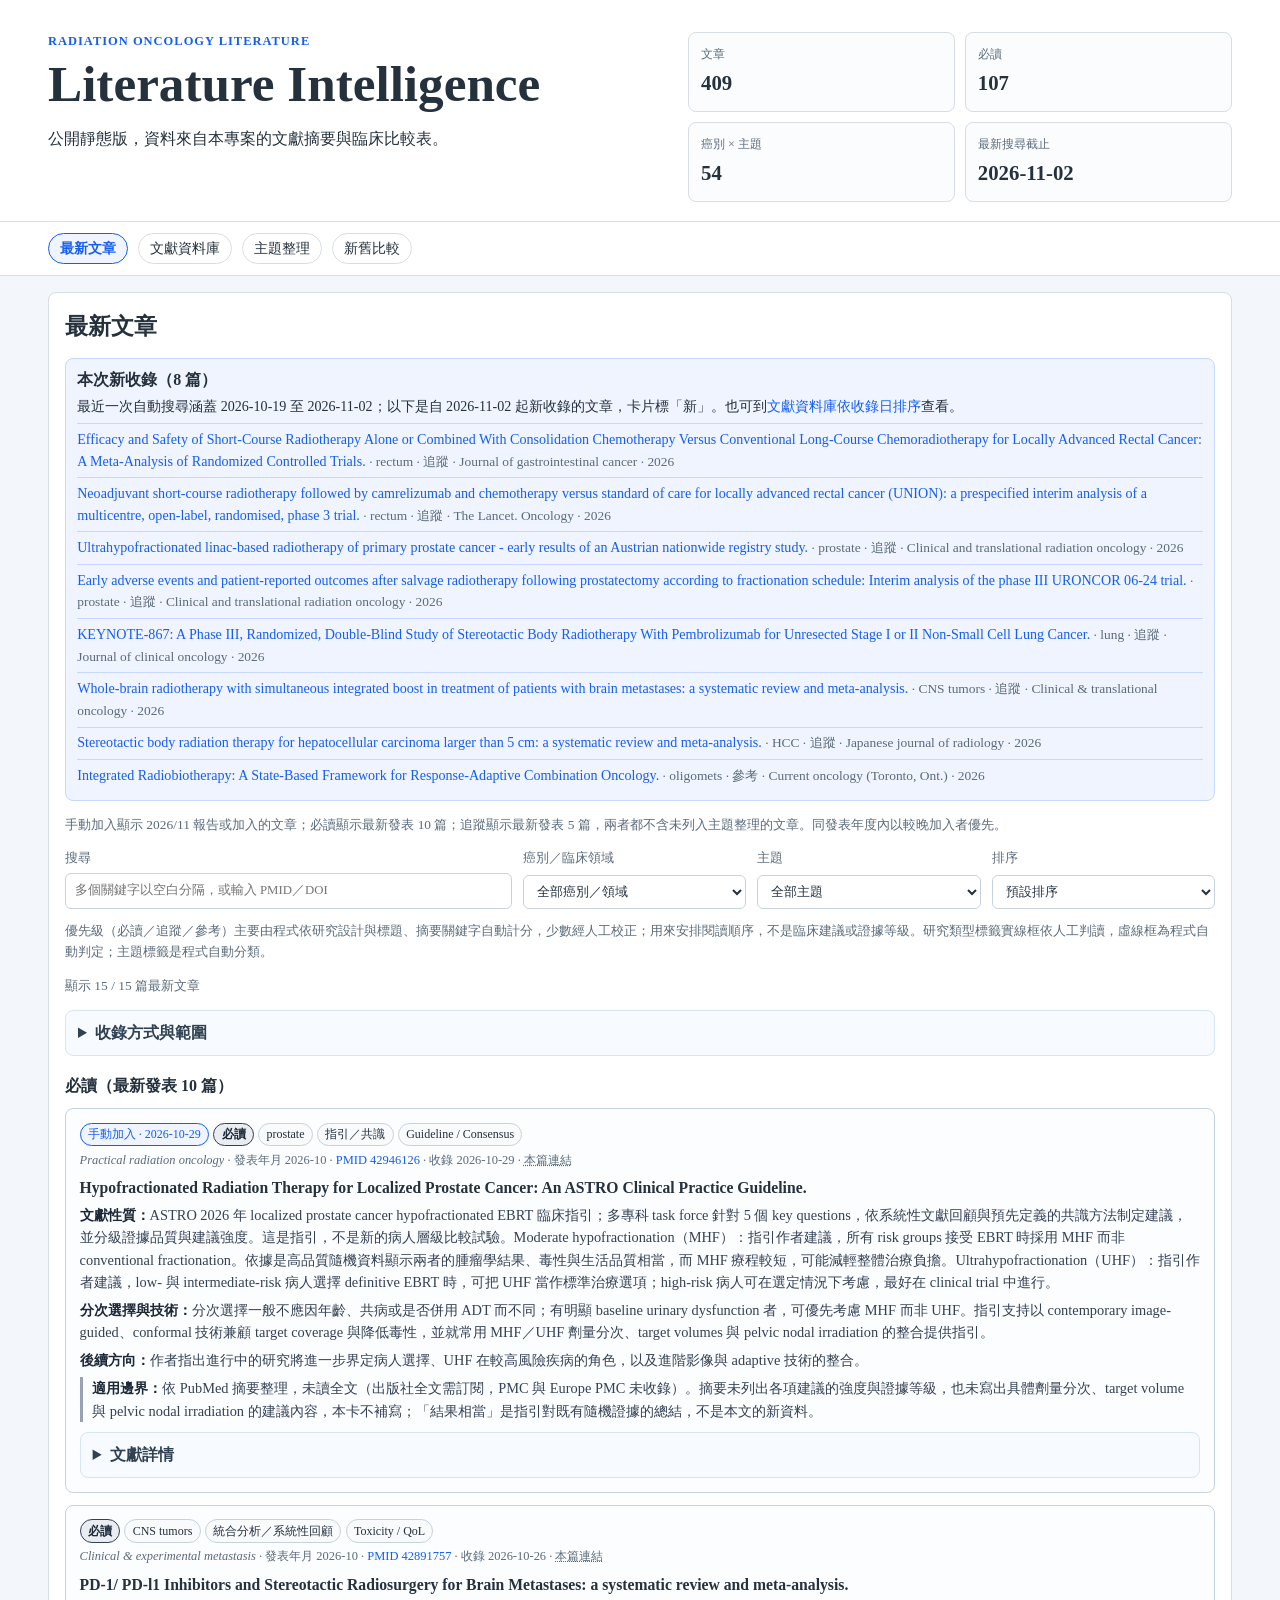
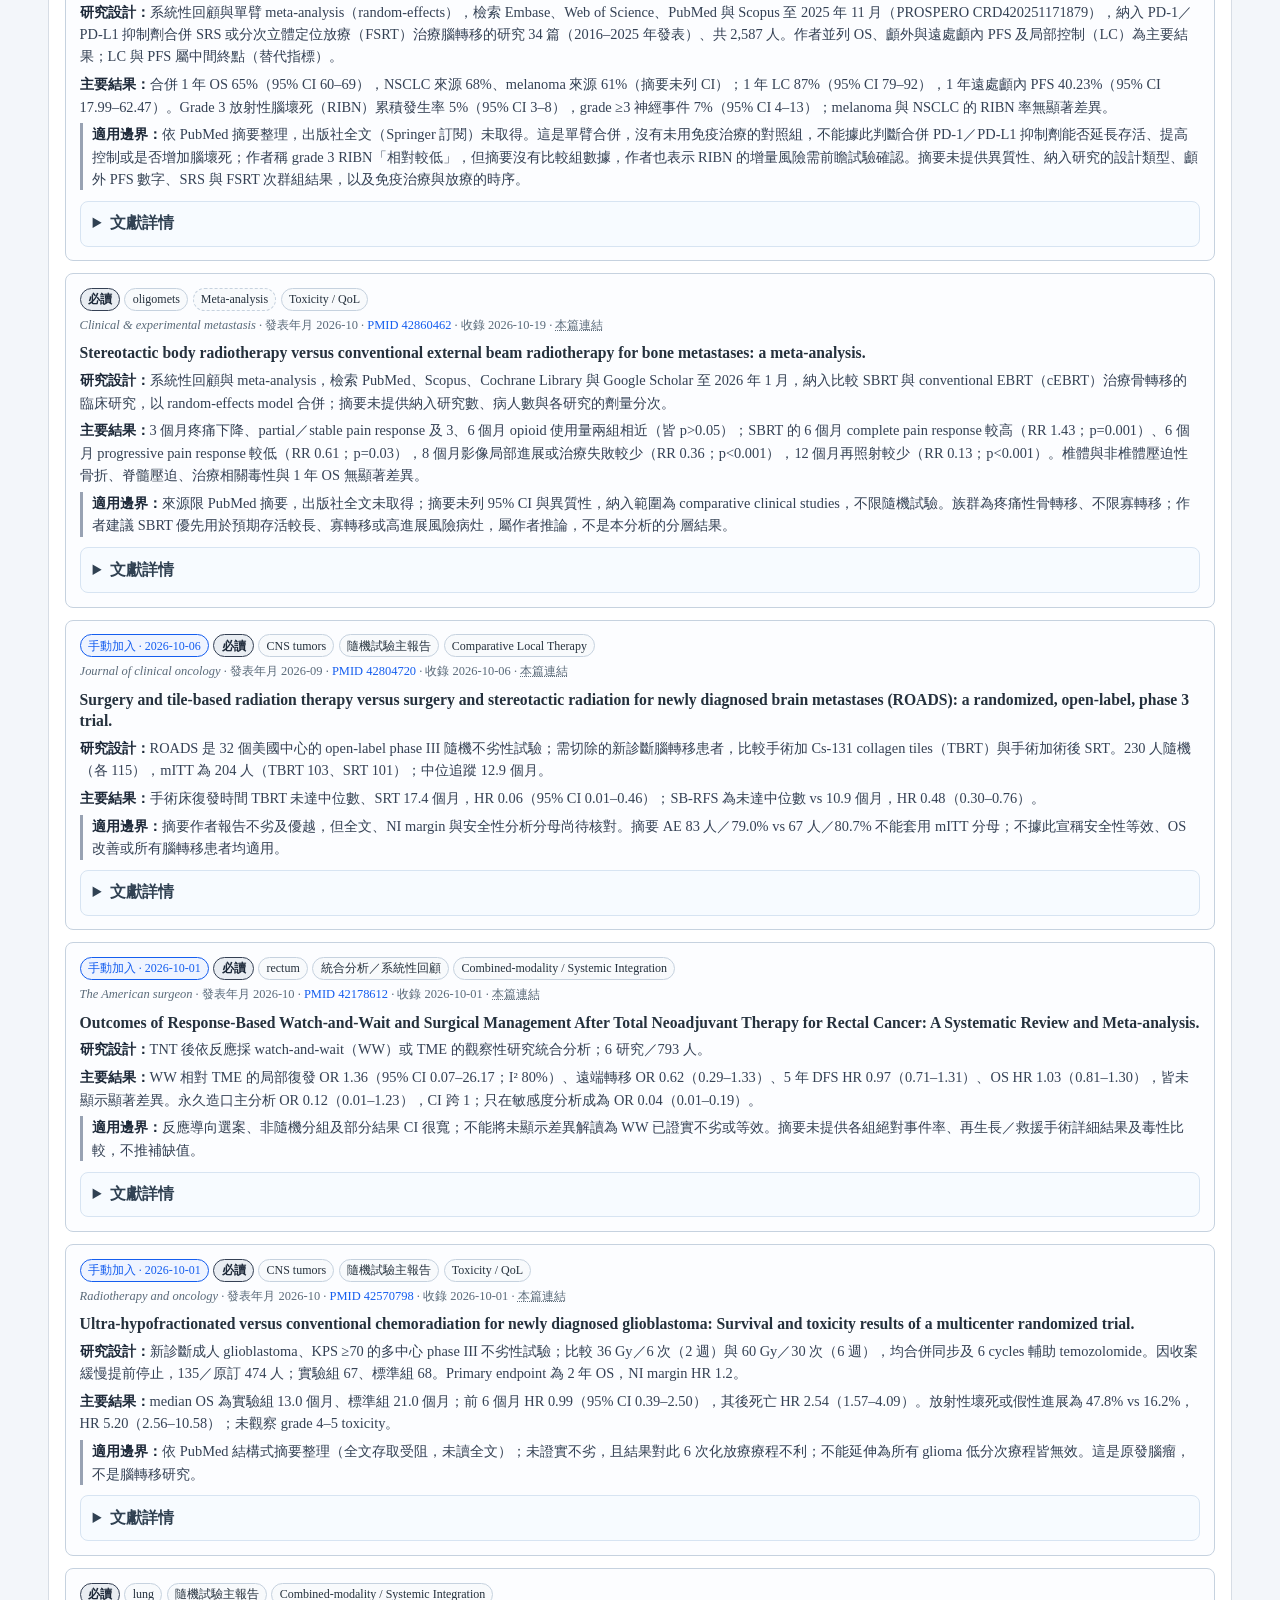
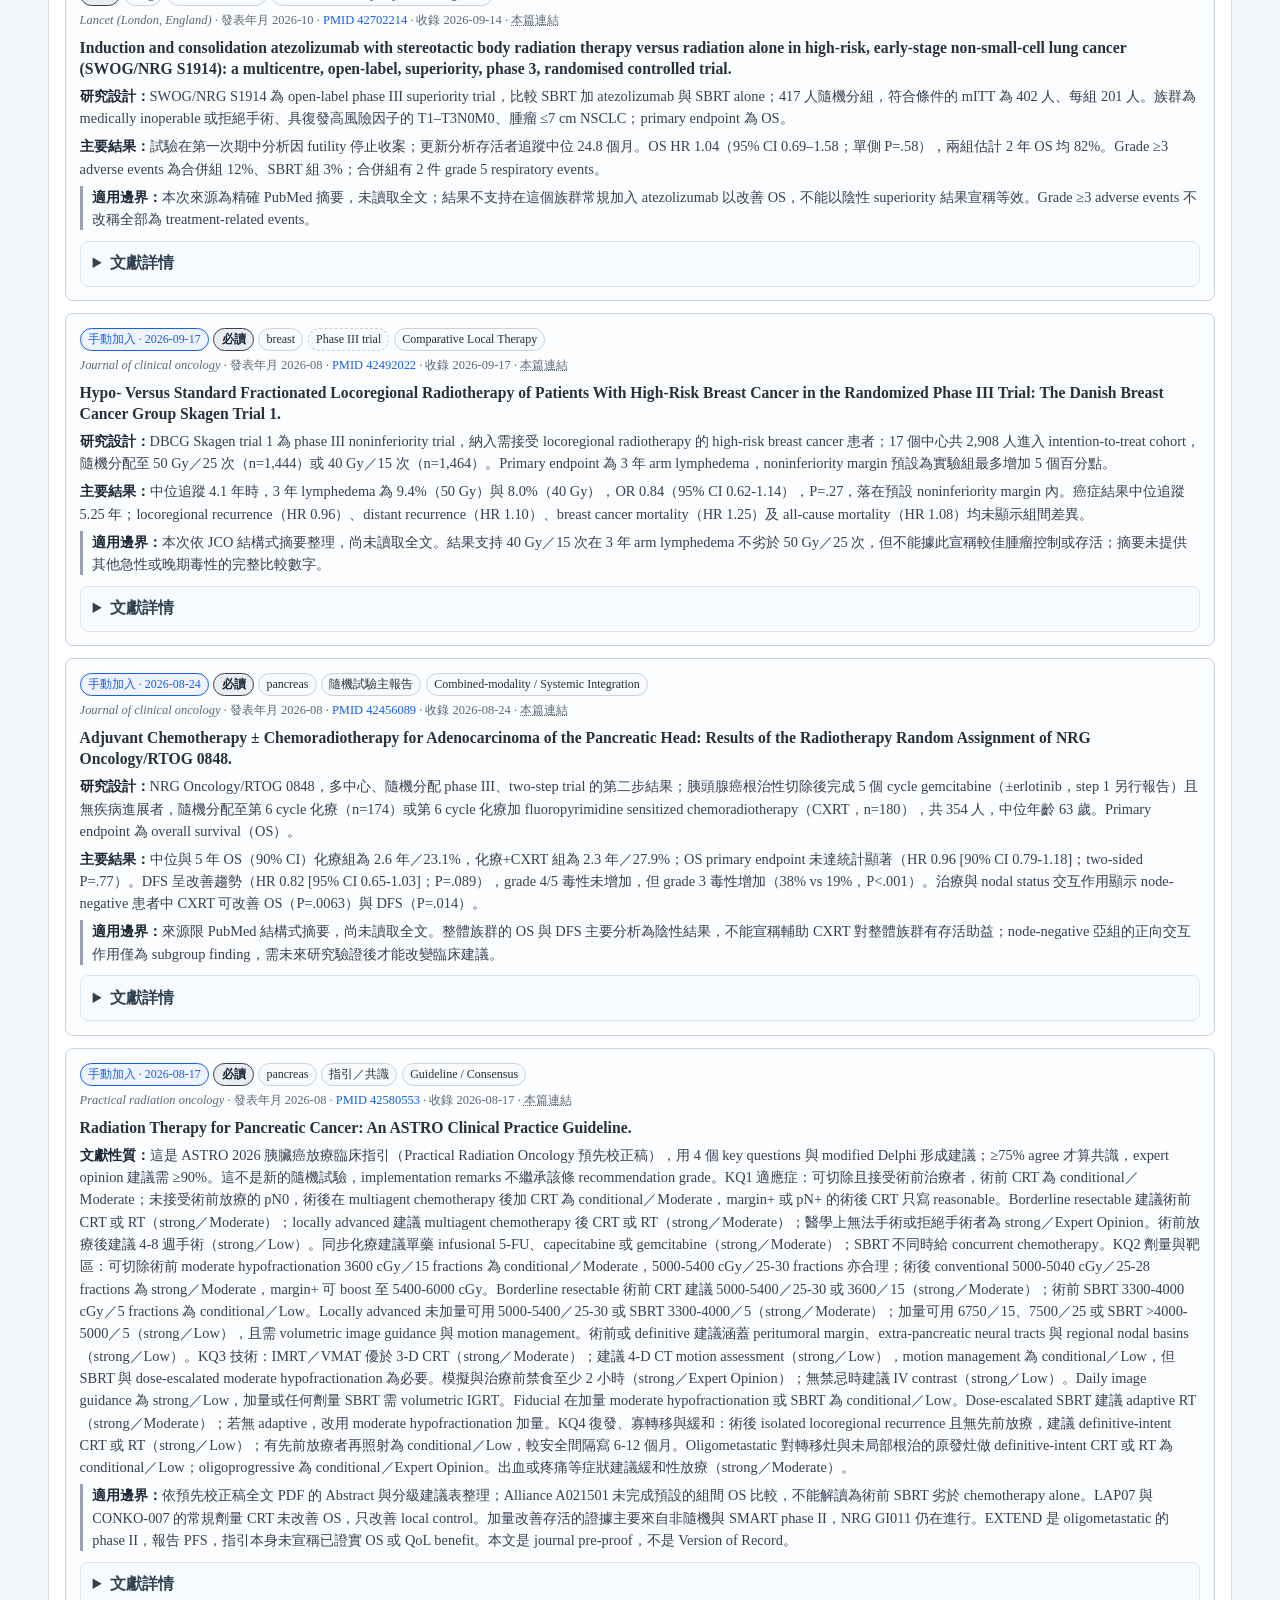
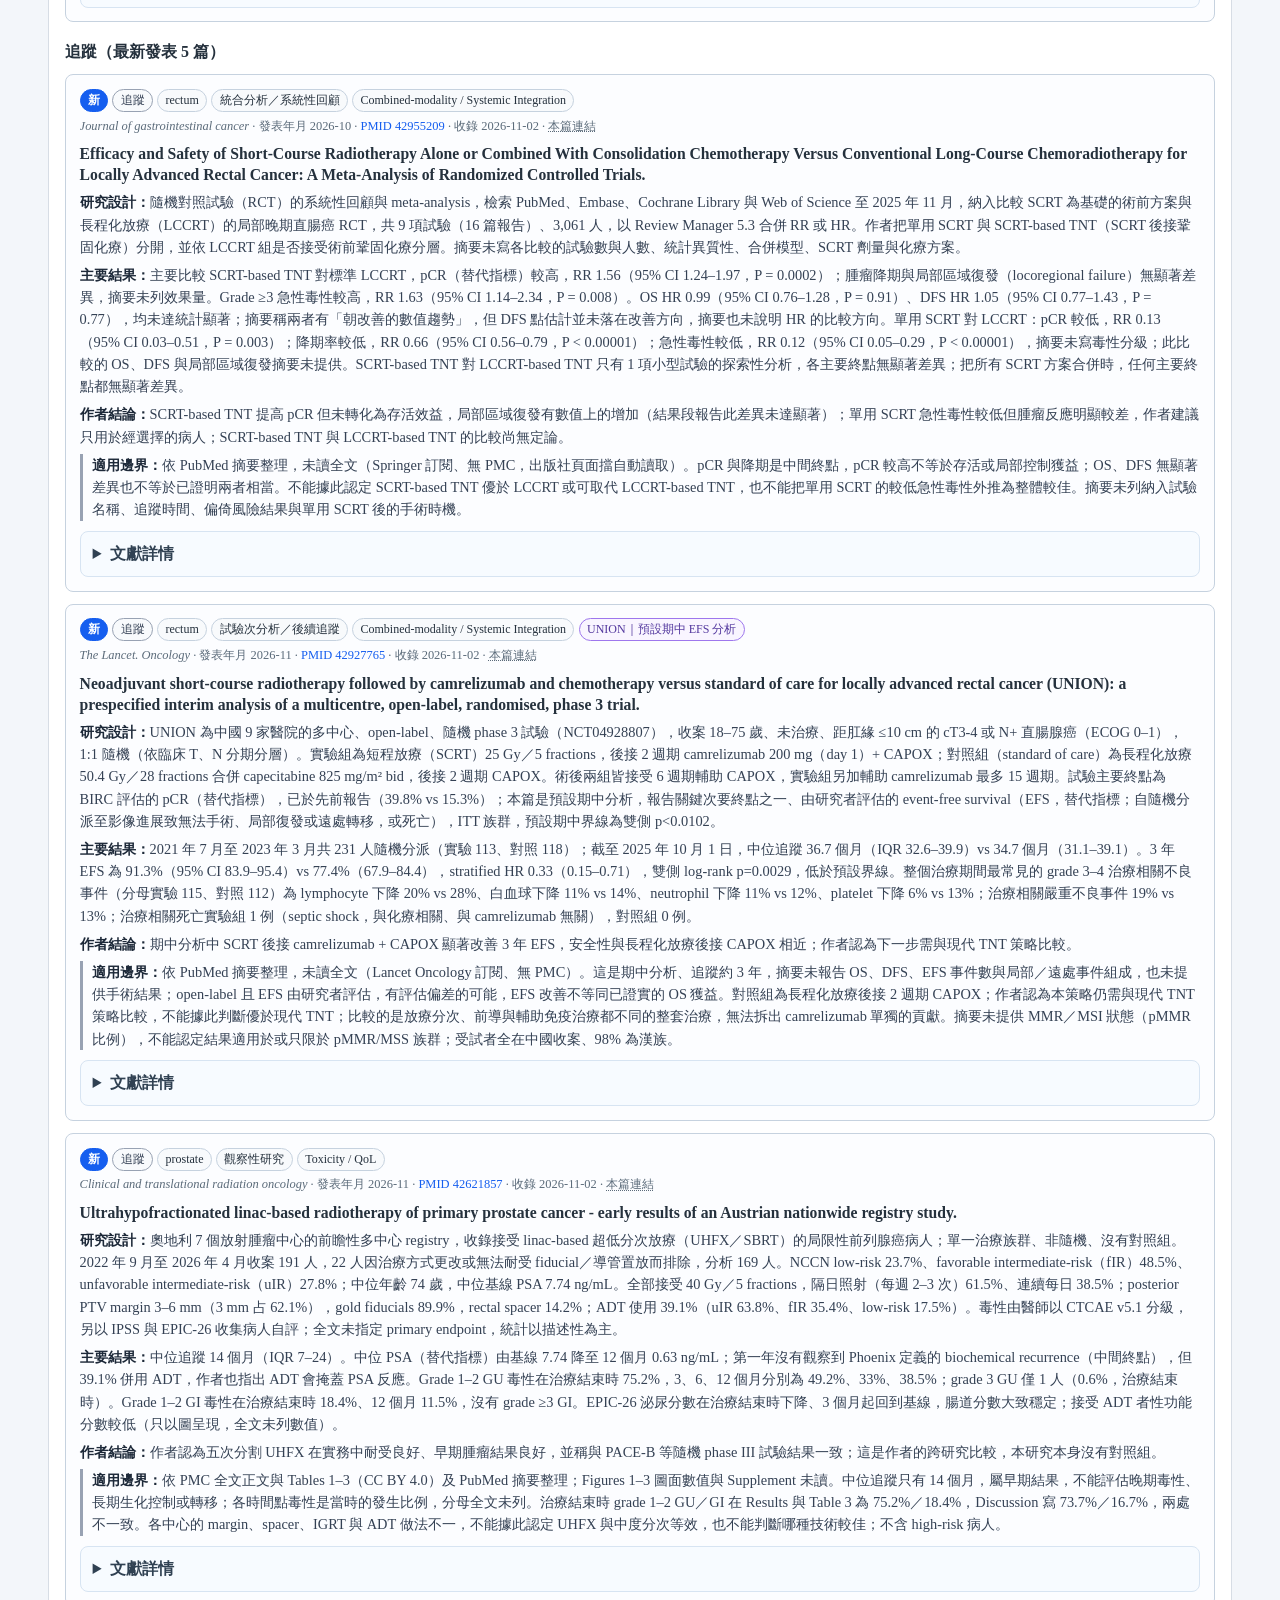
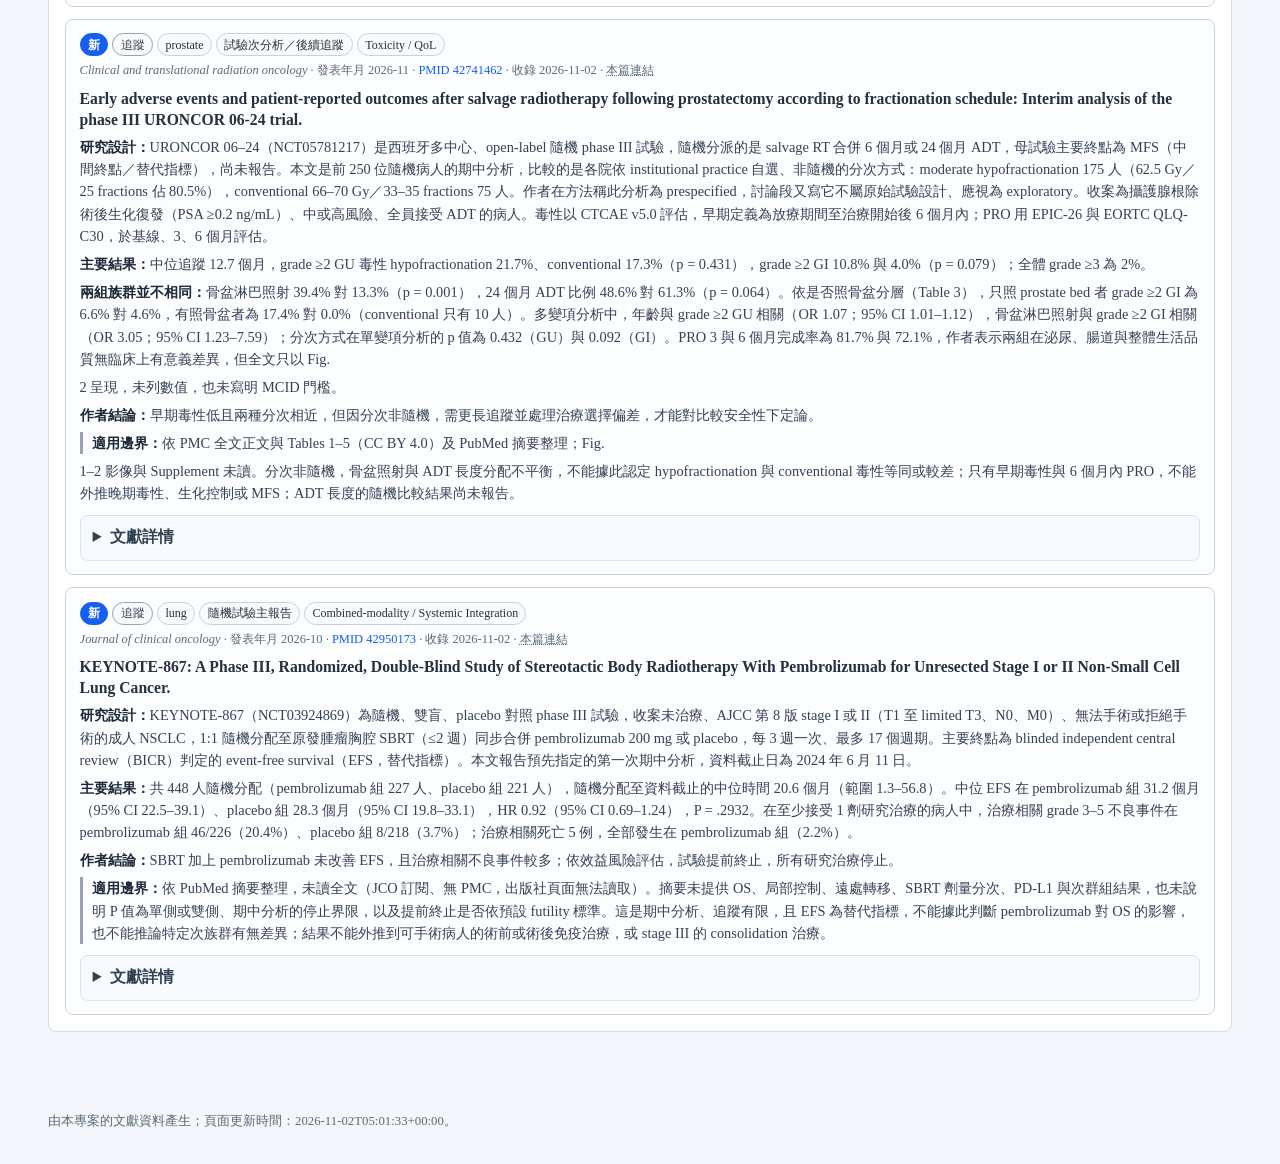
==== index.html @ 12b4782e "Publish literature static site 2026-11-02" ====
<!doctype html>
<html lang="zh-Hant">
<head>
  <meta charset="utf-8">
  <meta name="viewport" content="width=device-width, initial-scale=1">
  <title>Literature Intelligence</title>
  <link rel="stylesheet" href="assets/site.css?v=154242693cce">
  <script type="application/json" id="site-data">{"generatedAt": "2026-11-02T05:01:33+00:00", "latestDigestEnd": "2026-11-02", "articleCount": 409, "page": "latest"}</script>
</head>
<body>
  <a class="skip-link" href="#main-content">跳至主要內容</a>
  <header class="site-header site-header-latest">
    <div>
      <p class="eyebrow">Radiation Oncology Literature</p>
      <h1>Literature Intelligence</h1>
      <p>公開靜態版，資料來自本專案的文獻摘要與臨床比較表。</p>
    </div>
    
    <dl class="metrics">
      <div><dt>文章</dt><dd>409</dd></div>
      <div><dt>必讀</dt><dd>107</dd></div>
      <div><dt>癌別 × 主題</dt><dd>54</dd></div>
      <div><dt>最新搜尋截止</dt><dd>2026-11-02</dd></div>
    </dl>
    
  </header>
  <nav class="section-nav" aria-label="主要導覽">
    <a href="index.html" class="active" aria-current="page">最新文章</a><a href="database.html">文獻資料庫</a><a href="topics.html">主題整理</a><a href="compare.html">新舊比較</a>
  </nav>
  <main id="main-content" tabindex="-1">
    
    <section class="panel">
      <h2>最新文章</h2>
      <section class="latest-additions"><h3>本次新收錄（8 篇）</h3><p>最近一次自動搜尋涵蓋 2026-10-19 至 2026-11-02；以下是自 2026-11-02 起新收錄的文章，卡片標「新」。也可到<a href="database.html?sort=added">文獻資料庫依收錄日排序</a>查看。</p><ul class="new-additions"><li><a href="database.html#pmid-42955209">Efficacy and Safety of Short-Course Radiotherapy Alone or Combined With Consolidation Chemotherapy Versus Conventional Long-Course Chemoradiotherapy for Locally Advanced Rectal Cancer: A Meta-Analysis of Randomized Controlled Trials.</a><span class="muted"> · rectum · 追蹤 · Journal of gastrointestinal cancer · 2026</span></li><li><a href="database.html#pmid-42927765">Neoadjuvant short-course radiotherapy followed by camrelizumab and chemotherapy versus standard of care for locally advanced rectal cancer (UNION): a prespecified interim analysis of a multicentre, open-label, randomised, phase 3 trial.</a><span class="muted"> · rectum · 追蹤 · The Lancet. Oncology · 2026</span></li><li><a href="database.html#pmid-42621857">Ultrahypofractionated linac-based radiotherapy of primary prostate cancer - early results of an Austrian nationwide registry study.</a><span class="muted"> · prostate · 追蹤 · Clinical and translational radiation oncology · 2026</span></li><li><a href="database.html#pmid-42741462">Early adverse events and patient-reported outcomes after salvage radiotherapy following prostatectomy according to fractionation schedule: Interim analysis of the phase III URONCOR 06-24 trial.</a><span class="muted"> · prostate · 追蹤 · Clinical and translational radiation oncology · 2026</span></li><li><a href="database.html#pmid-42950173">KEYNOTE-867: A Phase III, Randomized, Double-Blind Study of Stereotactic Body Radiotherapy With Pembrolizumab for Unresected Stage I or II Non-Small Cell Lung Cancer.</a><span class="muted"> · lung · 追蹤 · Journal of clinical oncology · 2026</span></li><li><a href="database.html#pmid-42171981">Whole-brain radiotherapy with simultaneous integrated boost in treatment of patients with brain metastases: a systematic review and meta-analysis.</a><span class="muted"> · CNS tumors · 追蹤 · Clinical &amp; translational oncology · 2026</span></li><li><a href="database.html#pmid-42645788">Stereotactic body radiation therapy for hepatocellular carcinoma larger than 5 cm: a systematic review and meta-analysis.</a><span class="muted"> · HCC · 追蹤 · Japanese journal of radiology · 2026</span></li><li><a href="database.html#pmid-42930204">Integrated Radiobiotherapy: A State-Based Framework for Response-Adaptive Combination Oncology.</a><span class="muted"> · oligomets · 參考 · Current oncology (Toronto, Ont.) · 2026</span></li></ul></section>
      <p class="caption">手動加入顯示 2026/11 報告或加入的文章；必讀顯示最新發表 10 篇；追蹤顯示最新發表 5 篇，兩者都不含未列入主題整理的文章。同發表年度內以較晚加入者優先。</p>
      <button type="button" class="filter-toggle" aria-expanded="false" aria-controls="filterControls">篩選與排序</button><div id="filterControls" class="filters filter-panel" data-filter-target="#latestArticles" data-filter-items=".filter-item"><label>搜尋 <input id="searchBox" class="filter-search" type="search" placeholder="多個關鍵字以空白分隔，或輸入 PMID／DOI"></label><label>癌別／臨床領域 <select id="cancerFilter" class="filter-cancer"><option value="">全部癌別／領域</option><option value="CNS tumors">CNS tumors</option><option value="HCC">HCC</option><option value="breast">breast</option><option value="esophageal">esophageal</option><option value="head and neck">head and neck</option><option value="lung">lung</option><option value="oligomets">oligomets</option><option value="pancreas">pancreas</option><option value="prostate">prostate</option><option value="rectum">rectum</option></select></label><label>主題 <select id="themeFilter" class="filter-theme"><option value="">全部主題</option><option value="Combined-modality / Systemic Integration">Combined-modality / Systemic Integration</option><option value="Comparative Local Therapy">Comparative Local Therapy</option><option value="Evidence Synthesis / Review">Evidence Synthesis / Review</option><option value="Guideline / Consensus">Guideline / Consensus</option><option value="Oligometastatic Local Therapy">Oligometastatic Local Therapy</option><option value="Other Key Studies">Other Key Studies</option><option value="Proton / Particle Therapy">Proton / Particle Therapy</option><option value="Technique / Planning / Imaging">Technique / Planning / Imaging</option><option value="Toxicity / QoL">Toxicity / QoL</option></select></label><label>排序 <select id="sortOrder" class="filter-sort"><option value="">預設排序</option><option value="published">發表年月（新到舊）</option><option value="added">收錄日（新到舊）</option><option value="priority">優先級（必讀優先）</option></select></label></div><p class="caption filter-note">優先級（必讀／追蹤／參考）主要由程式依研究設計與標題、摘要關鍵字自動計分，少數經人工校正；用來安排閱讀順序，不是臨床建議或證據等級。研究類型標籤實線框依人工判讀，虛線框為程式自動判定；主題標籤是程式自動分類。</p><p class="caption" role="status" aria-live="polite" aria-atomic="true">顯示 <span id="visibleCount" class="visible-count">15</span> / 15 篇最新文章</p><p id="emptyState" class="muted hidden">沒有符合目前篩選條件的項目。</p>
      
<details class="scope-note">
  <summary>收錄方式與範圍</summary>
  <div class="scope-note-body">
    <p>本站文章有三個來源。一是 2026 年 4 月建庫時，以同一套條件一次搜尋 2021 至 2026 年 PubMed 的英文文獻，目前多數自動收錄的文章來自這次。二是之後每週一次的 PubMed 自動搜尋。三是手動加入，例如住院醫師雜誌研討會報告或特別指定補充的文章，可在文獻資料庫勾選「只顯示手動加入／指定文章」查看。</p>
    <p>自動搜尋涵蓋 8 個主題：腦轉移、寡轉移、肝細胞癌、胰臟癌、肺癌、前列腺癌、乳癌與直腸癌。一般主題要求標題或摘要提到 SBRT、stereotactic body radiation、proton、hypofractionation 或 ultra-hypofractionation（腦轉移主題另外接受 radiosurgery），而且標題或摘要提到 phase III、guideline 或 consensus，或 PubMed 把文章歸類為 meta-analysis 或 practice guideline。直腸癌主題改以全程新輔助治療（TNT）或短程放療為條件，並要求 meta-analysis、pooled analysis、randomized 或 phase III 等設計詞。所有主題再經同一道自動篩選：標題或摘要須提到 phase III、meta-analysis、guideline 或 consensus（或 PubMed 歸類為 meta-analysis、指引或共識），並排除病例報告、社論、letter，以及標題或摘要提到 retrospective 的文章。</p>
    <p>常規分割、同步化學放射治療、WBRT 與 randomized phase II 都不是搜尋條件（radiosurgery 只用於腦轉移主題），所以以這些為主題的文章多半是手動加入；但若標題或摘要同時提到 phase III 等條件，或屬直腸癌 TNT 主題，仍可能被自動收錄。腦部主題在 2026 年 10 月以前的搜尋詞雖然是腦轉移，但 PubMed 實際涵蓋各種腦腫瘤；之後改為只搜尋腦轉移，先前收錄的原發腦瘤文章仍保留，因此站上標為 CNS tumors。收錄條件只代表標題或摘要提到這些詞，不代表每篇文章本身都是這些設計。</p>
  </div>
</details>

      <div id="latestArticles" class="sectioned-list"><section class="filter-section"><h3>必讀（最新發表 10 篇）</h3><div class="article-list compact"><article class="article-card filter-item" id="pmid-42946126" data-cancer="prostate" data-theme="Guideline / Consensus" data-priority="must read" data-study="指引／共識" data-manual="1" data-search="hypofractionated radiation therapy for localized prostate cancer: an astro clinical practice guideline. purpose: this guideline provides evidence-based recommendations on the use of hypofractionated external beam radiation therapy (ebrt) in patients with localized prostate cancer, including indications for moderate hypofractionation (mhf) and ultrahypofractionation (uhf), appropriate dose-fractionation regimens, target volumes, and treatment planning and delivery techniques. results: mhf is recommended over conventional fractionation for patients receiving ebrt across all risk groups, supported by high-quality randomized data demonstrating equivalent oncologic outcomes, toxicity, and quality of life, with shorter treatment duration that may reduce overall treatment burden. uhf is recommended as a standard treatment option for patients with low- and intermediate-risk disease electing for definitive ebrt and may be considered in selected patients with high-risk disease, preferably in the context of clinical trials. selection of fractionation should generally be independent of patient age, comorbidity, and use of androgen deprivation therapy, although mhf may be preferred over uhf for patients with significant baseline urinary dysfunction. evidence supports the use of contemporary image-guided, conformal treatment techniques to optimize target coverage and minimize toxicity. guidance is also provided regarding appropriate dose-fractionation regimens, including commonly used mhf and uhf schedules, as well as target volumes and integration of pelvic nodal irradiation. 文獻性質：astro 2026 年 localized prostate cancer hypofractionated ebrt 臨床指引；多專科 task force 針對 5 個 key questions，依系統性文獻回顧與預先定義的共識方法制定建議，並分級證據品質與建議強度。這是指引，不是新的病人層級比較試驗。moderate hypofractionation（mhf）：指引作者建議，所有 risk groups 接受 ebrt 時採用 mhf 而非 conventional fractionation。依據是高品質隨機資料顯示兩者的腫瘤學結果、毒性與生活品質相當，而 mhf 療程較短，可能減輕整體治療負擔。ultrahypofractionation（uhf）：指引作者建議，low- 與 intermediate-risk 病人選擇 definitive ebrt 時，可把 uhf 當作標準治療選項；high-risk 病人可在選定情況下考慮，最好在 clinical trial 中進行。分次選擇與技術：分次選擇一般不應因年齡、共病或是否併用 adt 而不同；有明顯 baseline urinary dysfunction 者，可優先考慮 mhf 而非 uhf。指引支持以 contemporary image-guided、conformal 技術兼顧 target coverage 與降低毒性，並就常用 mhf／uhf 劑量分次、target volumes 與 pelvic nodal irradiation 的整合提供指引。後續方向：作者指出進行中的研究將進一步界定病人選擇、uhf 在較高風險疾病的角色，以及進階影像與 adaptive 技術的整合。適用邊界：依 pubmed 摘要整理，未讀全文（出版社全文需訂閱，pmc 與 europe pmc 未收錄）。摘要未列出各項建議的強度與證據等級，也未寫出具體劑量分次、target volume 與 pelvic nodal irradiation 的建議內容，本卡不補寫；「結果相當」是指引對既有隨機證據的總結，不是本文的新資料。 prostate guideline / consensus 指引／共識 must read 必讀  practical radiation oncology morgan sc 42946126 10.1016/j.prro.2026.09.017" data-pmid="42946126" data-doi="10.1016/j.prro.2026.09.017" data-published="2026-10" data-added="2026-10-29" data-rank="0"><div class="article-meta"><span class="tag tag-manual">手動加入 · 2026-10-29</span> <span class="tag tag-must">必讀</span> <span class="tag">prostate</span> <span class="tag">指引／共識</span> <span class="tag">Guideline / Consensus</span></div><div class="article-source"><span class="meta-journal" title="Practical radiation oncology">Practical radiation oncology</span> · <span>發表年月 2026-10</span> · <span><a href="https://pubmed.ncbi.nlm.nih.gov/42946126/">PMID 42946126</a></span> · <span>收錄 2026-10-29</span> · <a class="permalink" href="database.html#pmid-42946126">本篇連結</a></div><h3>Hypofractionated Radiation Therapy for Localized Prostate Cancer: An ASTRO Clinical Practice Guideline.</h3><div class="article-summary"><p><strong>文獻性質：</strong>ASTRO 2026 年 localized prostate cancer hypofractionated EBRT 臨床指引；多專科 task force 針對 5 個 key questions，依系統性文獻回顧與預先定義的共識方法制定建議，並分級證據品質與建議強度。這是指引，不是新的病人層級比較試驗。Moderate hypofractionation（MHF）：指引作者建議，所有 risk groups 接受 EBRT 時採用 MHF 而非 conventional fractionation。依據是高品質隨機資料顯示兩者的腫瘤學結果、毒性與生活品質相當，而 MHF 療程較短，可能減輕整體治療負擔。Ultrahypofractionation（UHF）：指引作者建議，low- 與 intermediate-risk 病人選擇 definitive EBRT 時，可把 UHF 當作標準治療選項；high-risk 病人可在選定情況下考慮，最好在 clinical trial 中進行。</p><p><strong>分次選擇與技術：</strong>分次選擇一般不應因年齡、共病或是否併用 ADT 而不同；有明顯 baseline urinary dysfunction 者，可優先考慮 MHF 而非 UHF。指引支持以 contemporary image-guided、conformal 技術兼顧 target coverage 與降低毒性，並就常用 MHF／UHF 劑量分次、target volumes 與 pelvic nodal irradiation 的整合提供指引。</p><p><strong>後續方向：</strong>作者指出進行中的研究將進一步界定病人選擇、UHF 在較高風險疾病的角色，以及進階影像與 adaptive 技術的整合。</p><p class="summary-boundary"><strong>適用邊界：</strong>依 PubMed 摘要整理，未讀全文（出版社全文需訂閱，PMC 與 Europe PMC 未收錄）。摘要未列出各項建議的強度與證據等級，也未寫出具體劑量分次、target volume 與 pelvic nodal irradiation 的建議內容，本卡不補寫；「結果相當」是指引對既有隨機證據的總結，不是本文的新資料。</p></div><details><summary>文獻詳情</summary><div class="detail-panel"><div class="article-links"><a href="https://pubmed.ncbi.nlm.nih.gov/42946126/">PubMed</a><a href="https://doi.org/10.1016/j.prro.2026.09.017">DOI</a><a href="https://www.practicalradonc.org/article/S1879-8500(26)00326-7/fulltext">Publisher</a></div><h4>文獻資訊</h4><div class="table-wrap"><table class="article-info-table"><caption class="visually-hidden">文獻資訊</caption><thead><tr><th>欄位</th><th>內容</th></tr></thead><tbody><tr><td>發表時間</td><td>2026-10</td></tr><tr><td>加入方式</td><td>手動加入（2026-10-29；使用者提供 Practical Radiation Oncology 文章連結）</td></tr><tr><td>期刊</td><td>Practical radiation oncology</td></tr><tr><td>PMID/DOI</td><td>PMID 42946126</td></tr><tr><td>PubMed 列出的全文來源</td><td>PubMed LinkOut 未列免費全文來源（快照日期 2026-11-02）。</td></tr></tbody></table></div><p class="muted">這篇目前沒有可呈現的臨床比較表。</p><details class="search-origin-block"><summary>PubMed 搜尋來源</summary><div class="table-wrap"><table class="search-origin-table"><caption class="visually-hidden">PubMed 搜尋來源</caption><thead><tr><th>搜尋 run</th><th>搜尋期間</th><th>覆蓋範圍</th><th>搜尋主題</th><th>收錄狀態</th><th>Query catalog</th></tr></thead><tbody><tr><td>20261102T002705Z-3b14da52</td><td>2026-10-19 – 2026-11-02</td><td>全部主題</td><td>prostate</td><td>已收入此主題週報</td><td>2026-10-21-brainmets-radiosurgery</td></tr></tbody></table></div></details></div></details></article><article class="article-card filter-item" id="pmid-42891757" data-cancer="CNS tumors" data-theme="Toxicity / QoL" data-priority="must read" data-study="統合分析／系統性回顧" data-manual="0" data-search="pd-1/ pd-l1 inhibitors and stereotactic radiosurgery for brain metastases: a systematic review and meta-analysis. this systematic review and meta-analysis evaluate the efficacy and toxicity profile of pd-1/pd-l1 inhibitors combined with srs or fractionated stereotactic radiotherapy (fsrt). primary outcomes were overall survival (os), extracranial and distant intracranial progression free survival (pfs), and local control (lc). conclusion: the combination of srs/fsrt with pd-1/pd-l1 inhibitors is associated with favorable intracranial pfs and lc and a tolerable toxicity profile, with relatively lower rates of grade 3 ribn. 研究設計：系統性回顧與單臂 meta-analysis（random-effects），檢索 embase、web of science、pubmed 與 scopus 至 2025 年 11 月（prospero crd420251171879），納入 pd-1／pd-l1 抑制劑合併 srs 或分次立體定位放療（fsrt）治療腦轉移的研究 34 篇（2016–2025 年發表）、共 2,587 人。作者並列 os、顱外與遠處顱內 pfs 及局部控制（lc）為主要結果；lc 與 pfs 屬中間終點（替代指標）。主要結果：合併 1 年 os 65%（95% ci 60–69），nsclc 來源 68%、melanoma 來源 61%（摘要未列 ci）；1 年 lc 87%（95% ci 79–92），1 年遠處顱內 pfs 40.23%（95% ci 17.99–62.47）。grade 3 放射性腦壞死（ribn）累積發生率 5%（95% ci 3–8），grade ≥3 神經事件 7%（95% ci 4–13）；melanoma 與 nsclc 的 ribn 率無顯著差異。適用邊界：依 pubmed 摘要整理，出版社全文（springer 訂閱）未取得。這是單臂合併，沒有未用免疫治療的對照組，不能據此判斷合併 pd-1／pd-l1 抑制劑能否延長存活、提高控制或是否增加腦壞死；作者稱 grade 3 ribn「相對較低」，但摘要沒有比較組數據，作者也表示 ribn 的增量風險需前瞻試驗確認。摘要未提供異質性、納入研究的設計類型、顱外 pfs 數字、srs 與 fsrt 次群組結果，以及免疫治療與放療的時序。 cns tumors toxicity / qol 統合分析／系統性回顧 must read 必讀  clinical &amp; experimental metastasis alswaiti y 42891757 10.1007/s10585-026-10439-5" data-pmid="42891757" data-doi="10.1007/s10585-026-10439-5" data-published="2026-10" data-added="2026-10-26" data-rank="0"><div class="article-meta"><span class="tag tag-must">必讀</span> <span class="tag">CNS tumors</span> <span class="tag">統合分析／系統性回顧</span> <span class="tag">Toxicity / QoL</span></div><div class="article-source"><span class="meta-journal" title="Clinical &amp; experimental metastasis">Clinical &amp; experimental metastasis</span> · <span>發表年月 2026-10</span> · <span><a href="https://pubmed.ncbi.nlm.nih.gov/42891757/">PMID 42891757</a></span> · <span>收錄 2026-10-26</span> · <a class="permalink" href="database.html#pmid-42891757">本篇連結</a></div><h3>PD-1/ PD-l1 Inhibitors and Stereotactic Radiosurgery for Brain Metastases: a systematic review and meta-analysis.</h3><div class="article-summary"><p><strong>研究設計：</strong>系統性回顧與單臂 meta-analysis（random-effects），檢索 Embase、Web of Science、PubMed 與 Scopus 至 2025 年 11 月（PROSPERO CRD420251171879），納入 PD-1／PD-L1 抑制劑合併 SRS 或分次立體定位放療（FSRT）治療腦轉移的研究 34 篇（2016–2025 年發表）、共 2,587 人。作者並列 OS、顱外與遠處顱內 PFS 及局部控制（LC）為主要結果；LC 與 PFS 屬中間終點（替代指標）。</p><p><strong>主要結果：</strong>合併 1 年 OS 65%（95% CI 60–69），NSCLC 來源 68%、melanoma 來源 61%（摘要未列 CI）；1 年 LC 87%（95% CI 79–92），1 年遠處顱內 PFS 40.23%（95% CI 17.99–62.47）。Grade 3 放射性腦壞死（RIBN）累積發生率 5%（95% CI 3–8），grade ≥3 神經事件 7%（95% CI 4–13）；melanoma 與 NSCLC 的 RIBN 率無顯著差異。</p><p class="summary-boundary"><strong>適用邊界：</strong>依 PubMed 摘要整理，出版社全文（Springer 訂閱）未取得。這是單臂合併，沒有未用免疫治療的對照組，不能據此判斷合併 PD-1／PD-L1 抑制劑能否延長存活、提高控制或是否增加腦壞死；作者稱 grade 3 RIBN「相對較低」，但摘要沒有比較組數據，作者也表示 RIBN 的增量風險需前瞻試驗確認。摘要未提供異質性、納入研究的設計類型、顱外 PFS 數字、SRS 與 FSRT 次群組結果，以及免疫治療與放療的時序。</p></div><details><summary>文獻詳情</summary><div class="detail-panel"><div class="article-links"><a href="https://pubmed.ncbi.nlm.nih.gov/42891757/">PubMed</a><a href="https://doi.org/10.1007/s10585-026-10439-5">DOI</a></div><h4>文獻資訊</h4><div class="table-wrap"><table class="article-info-table"><caption class="visually-hidden">文獻資訊</caption><thead><tr><th>欄位</th><th>內容</th></tr></thead><tbody><tr><td>發表時間</td><td>2026-10</td></tr><tr><td>加入方式</td><td>PubMed 搜尋</td></tr><tr><td>期刊</td><td>Clinical &amp; experimental metastasis</td></tr><tr><td>PMID/DOI</td><td>PMID 42891757</td></tr><tr><td>PubMed 列出的全文來源</td><td>PubMed LinkOut 未列免費全文來源（快照日期 2026-11-02）。</td></tr></tbody></table></div><p class="muted">這篇目前沒有可呈現的臨床比較表。</p><details class="search-origin-block"><summary>PubMed 搜尋來源</summary><div class="table-wrap"><table class="search-origin-table"><caption class="visually-hidden">PubMed 搜尋來源</caption><thead><tr><th>搜尋 run</th><th>搜尋期間</th><th>覆蓋範圍</th><th>搜尋主題</th><th>收錄狀態</th><th>Query catalog</th></tr></thead><tbody><tr><td>20261026T000001Z-d1d0b5a5</td><td>2026-10-12 – 2026-10-26</td><td>全部主題</td><td>CNS tumors</td><td>已收入此主題週報</td><td>2026-10-21-brainmets-radiosurgery</td></tr></tbody></table></div></details></div></details></article><article class="article-card filter-item" id="pmid-42860462" data-cancer="oligomets" data-theme="Toxicity / QoL" data-priority="must read" data-study="Meta-analysis" data-manual="0" data-search="stereotactic body radiotherapy versus conventional external beam radiotherapy for bone metastases: a meta-analysis. randomized phase iii trials have provided direct comparative evidence for sbrt and cebrt; however, their results vary according to treatment regimen and clinical endpoint, supporting a broader quantitative synthesis of pain response, local control, retreatment, and safety outcomes. outcomes assessed encompassed pain-related measures (change in visual analog scale scores at 3 and 6 months; complete, partial, stable, and progressive pain response), opioid consumption at 3 and 6 months, radiologic local progression or treatment failure at 8 months, re-irradiation at 12 months, skeletal-related events (vertebral and non-vertebral compression fractures), spinal cord compression, treatment-related toxicity, and overall survival at 1 year. 研究設計：系統性回顧與 meta-analysis，檢索 pubmed、scopus、cochrane library 與 google scholar 至 2026 年 1 月，納入比較 sbrt 與 conventional ebrt（cebrt）治療骨轉移的臨床研究，以 random-effects model 合併；摘要未提供納入研究數、病人數與各研究的劑量分次。主要結果：3 個月疼痛下降、partial／stable pain response 及 3、6 個月 opioid 使用量兩組相近（皆 p&gt;0.05）；sbrt 的 6 個月 complete pain response 較高（rr 1.43；p=0.001）、6 個月 progressive pain response 較低（rr 0.61；p=0.03），8 個月影像局部進展或治療失敗較少（rr 0.36；p&lt;0.001），12 個月再照射較少（rr 0.13；p&lt;0.001）。椎體與非椎體壓迫性骨折、脊髓壓迫、治療相關毒性與 1 年 os 無顯著差異。適用邊界：來源限 pubmed 摘要，出版社全文未取得；摘要未列 95% ci 與異質性，納入範圍為 comparative clinical studies，不限隨機試驗。族群為疼痛性骨轉移、不限寡轉移；作者建議 sbrt 優先用於預期存活較長、寡轉移或高進展風險病灶，屬作者推論，不是本分析的分層結果。 oligomets toxicity / qol meta-analysis must read 必讀  clinical &amp; experimental metastasis boutros m 42860462 10.1007/s10585-026-10435-9" data-pmid="42860462" data-doi="10.1007/s10585-026-10435-9" data-published="2026-10" data-added="2026-10-19" data-rank="0"><div class="article-meta"><span class="tag tag-must">必讀</span> <span class="tag">oligomets</span> <span class="tag tag-auto" title="程式依標題與摘要自動判定">Meta-analysis</span> <span class="tag">Toxicity / QoL</span></div><div class="article-source"><span class="meta-journal" title="Clinical &amp; experimental metastasis">Clinical &amp; experimental metastasis</span> · <span>發表年月 2026-10</span> · <span><a href="https://pubmed.ncbi.nlm.nih.gov/42860462/">PMID 42860462</a></span> · <span>收錄 2026-10-19</span> · <a class="permalink" href="database.html#pmid-42860462">本篇連結</a></div><h3>Stereotactic body radiotherapy versus conventional external beam radiotherapy for bone metastases: a meta-analysis.</h3><div class="article-summary"><p><strong>研究設計：</strong>系統性回顧與 meta-analysis，檢索 PubMed、Scopus、Cochrane Library 與 Google Scholar 至 2026 年 1 月，納入比較 SBRT 與 conventional EBRT（cEBRT）治療骨轉移的臨床研究，以 random-effects model 合併；摘要未提供納入研究數、病人數與各研究的劑量分次。</p><p><strong>主要結果：</strong>3 個月疼痛下降、partial／stable pain response 及 3、6 個月 opioid 使用量兩組相近（皆 p&gt;0.05）；SBRT 的 6 個月 complete pain response 較高（RR 1.43；p=0.001）、6 個月 progressive pain response 較低（RR 0.61；p=0.03），8 個月影像局部進展或治療失敗較少（RR 0.36；p&lt;0.001），12 個月再照射較少（RR 0.13；p&lt;0.001）。椎體與非椎體壓迫性骨折、脊髓壓迫、治療相關毒性與 1 年 OS 無顯著差異。</p><p class="summary-boundary"><strong>適用邊界：</strong>來源限 PubMed 摘要，出版社全文未取得；摘要未列 95% CI 與異質性，納入範圍為 comparative clinical studies，不限隨機試驗。族群為疼痛性骨轉移、不限寡轉移；作者建議 SBRT 優先用於預期存活較長、寡轉移或高進展風險病灶，屬作者推論，不是本分析的分層結果。</p></div><details><summary>文獻詳情</summary><div class="detail-panel"><div class="article-links"><a href="https://pubmed.ncbi.nlm.nih.gov/42860462/">PubMed</a><a href="https://doi.org/10.1007/s10585-026-10435-9">DOI</a></div><h4>文獻資訊</h4><div class="table-wrap"><table class="article-info-table"><caption class="visually-hidden">文獻資訊</caption><thead><tr><th>欄位</th><th>內容</th></tr></thead><tbody><tr><td>發表時間</td><td>2026-10</td></tr><tr><td>加入方式</td><td>PubMed 搜尋</td></tr><tr><td>期刊</td><td>Clinical &amp; experimental metastasis</td></tr><tr><td>PMID/DOI</td><td>PMID 42860462</td></tr><tr><td>PubMed 列出的全文來源</td><td>PubMed LinkOut 未列免費全文來源（快照日期 2026-11-02）。</td></tr></tbody></table></div><p class="muted">這篇目前沒有可呈現的臨床比較表。</p><details class="search-origin-block"><summary>PubMed 搜尋來源</summary><div class="table-wrap"><table class="search-origin-table"><caption class="visually-hidden">PubMed 搜尋來源</caption><thead><tr><th>搜尋 run</th><th>搜尋期間</th><th>覆蓋範圍</th><th>搜尋主題</th><th>收錄狀態</th><th>Query catalog</th></tr></thead><tbody><tr><td>20261026T000001Z-d1d0b5a5</td><td>2026-10-12 – 2026-10-26</td><td>全部主題</td><td>oligomets</td><td>已收入此主題週報</td><td>2026-10-21-brainmets-radiosurgery</td></tr><tr><td>20261019T001327Z-990a44cf</td><td>2026-10-05 – 2026-10-19</td><td>全部主題</td><td>oligomets</td><td>已收入此主題週報</td><td>2026-07-13-baseline</td></tr></tbody></table></div></details></div></details></article><article class="article-card filter-item" id="pmid-42804720" data-cancer="CNS tumors" data-theme="Comparative Local Therapy" data-priority="must read" data-study="隨機試驗主報告" data-manual="1" data-search="surgery and tile-based radiation therapy versus surgery and stereotactic radiation for newly diagnosed brain metastases (roads): a randomized, open-label, phase 3 trial. 研究設計：roads 是 32 個美國中心的 open-label phase iii 隨機不劣性試驗；需切除的新診斷腦轉移患者，比較手術加 cs-131 collagen tiles（tbrt）與手術加術後 srt。230 人隨機（各 115），mitt 為 204 人（tbrt 103、srt 101）；中位追蹤 12.9 個月。主要結果：手術床復發時間 tbrt 未達中位數、srt 17.4 個月，hr 0.06（95% ci 0.01–0.46）；sb-rfs 為未達中位數 vs 10.9 個月，hr 0.48（0.30–0.76）。適用邊界：摘要作者報告不劣及優越，但全文、ni margin 與安全性分析分母尚待核對。摘要 ae 83 人／79.0% vs 67 人／80.7% 不能套用 mitt 分母；不據此宣稱安全性等效、os 改善或所有腦轉移患者均適用。 研究設計：roads 是 32 個美國中心的 open-label phase iii 隨機不劣性試驗；需切除的新診斷腦轉移患者，比較手術加 cs-131 collagen tiles（tbrt）與手術加術後 srt。230 人隨機（各 115），mitt 為 204 人（tbrt 103、srt 101）；中位追蹤 12.9 個月。主要結果：手術床復發時間 tbrt 未達中位數、srt 17.4 個月，hr 0.06（95% ci 0.01–0.46）；sb-rfs 為未達中位數 vs 10.9 個月，hr 0.48（0.30–0.76）。適用邊界：摘要作者報告不劣及優越，但全文、ni margin 與安全性分析分母尚待核對。摘要 ae 83 人／79.0% vs 67 人／80.7% 不能套用 mitt 分母；不據此宣稱安全性等效、os 改善或所有腦轉移患者均適用。 cns tumors comparative local therapy 隨機試驗主報告 must read 必讀  journal of clinical oncology : official journal of the american society of clinical oncology weinberg js 42804720 10.1200/jco-26-01894" data-pmid="42804720" data-doi="10.1200/jco-26-01894" data-published="2026-09" data-added="2026-10-06" data-rank="0"><div class="article-meta"><span class="tag tag-manual">手動加入 · 2026-10-06</span> <span class="tag tag-must">必讀</span> <span class="tag">CNS tumors</span> <span class="tag">隨機試驗主報告</span> <span class="tag">Comparative Local Therapy</span></div><div class="article-source"><span class="meta-journal" title="Journal of clinical oncology : official journal of the American Society of Clinical Oncology">Journal of clinical oncology</span> · <span>發表年月 2026-09</span> · <span><a href="https://pubmed.ncbi.nlm.nih.gov/42804720/">PMID 42804720</a></span> · <span>收錄 2026-10-06</span> · <a class="permalink" href="database.html#pmid-42804720">本篇連結</a></div><h3>Surgery and tile-based radiation therapy versus surgery and stereotactic radiation for newly diagnosed brain metastases (ROADS): a randomized, open-label, phase 3 trial.</h3><div class="article-summary"><p><strong>研究設計：</strong>ROADS 是 32 個美國中心的 open-label phase III 隨機不劣性試驗；需切除的新診斷腦轉移患者，比較手術加 Cs-131 collagen tiles（TBRT）與手術加術後 SRT。230 人隨機（各 115），mITT 為 204 人（TBRT 103、SRT 101）；中位追蹤 12.9 個月。</p><p><strong>主要結果：</strong>手術床復發時間 TBRT 未達中位數、SRT 17.4 個月，HR 0.06（95% CI 0.01–0.46）；SB-RFS 為未達中位數 vs 10.9 個月，HR 0.48（0.30–0.76）。</p><p class="summary-boundary"><strong>適用邊界：</strong>摘要作者報告不劣及優越，但全文、NI margin 與安全性分析分母尚待核對。摘要 AE 83 人／79.0% vs 67 人／80.7% 不能套用 mITT 分母；不據此宣稱安全性等效、OS 改善或所有腦轉移患者均適用。</p></div><details><summary>文獻詳情</summary><div class="detail-panel"><div class="clinical-block"><h4>臨床比較表</h4><h5>收案對象</h5><div class="table-wrap"><table class="clinical-population-table"><caption class="visually-hidden">臨床比較表收案對象</caption><thead><tr><th>整體收案對象</th></tr></thead><tbody><tr><td>需手術切除的新診斷腦轉移；32 centers；randomized N=230（每組115），mITT N=204；中位追蹤12.9個月。兩組未切除病灶均接受術後SRT。</td></tr></tbody></table></div><h5>Arm 比較</h5><div class="table-wrap"><table class="clinical-table"><caption class="visually-hidden">臨床治療組比較</caption><thead><tr><th>比較項目</th><th>Arm 1 / 對照</th><th>Arm 2 / 實驗</th><th>補充重點</th></tr></thead><tbody><tr><td data-label="比較項目">治療與分析樣本</td><td data-label="Arm 1 / 對照">手術＋術後SRT；mITT n=101。</td><td data-label="Arm 2 / 實驗">手術＋即時Cs-131 collagen tiles（TBRT）；mITT n=103。</td><td data-label="補充重點">各115人隨機；mITT需完成手術、病理確認與有follow-up資料。SRT fractionation與tile prescription摘要未提供。</td></tr><tr><td data-label="比較項目">手術床復發時間（SBR）</td><td data-label="Arm 1 / 對照">中位17.4個月。</td><td data-label="Arm 2 / 實驗">未達中位數。</td><td data-label="補充重點">TBRT相對SRT HR0.06（95%CI0.01–0.46）；P=.0070。絕對復發率與death competing-risk處理待全文。</td></tr><tr><td data-label="比較項目">手術床無復發存活（SB-RFS）</td><td data-label="Arm 1 / 對照">中位10.9個月。</td><td data-label="Arm 2 / 實驗">未達中位數。</td><td data-label="補充重點">HR0.48（95%CI0.30–0.76）；P=.0021。Co-primary endpoint；死亡事件定義與hierarchical NI/superiority詳情待全文。不是OS。</td></tr><tr><td data-label="比較項目">整體不良事件</td><td data-label="Arm 1 / 對照">67人／80.7%（95%CI70.6–88.6）；安全性分母未提供。</td><td data-label="Arm 2 / 實驗">83人／79.0%（95%CI70.0–86.4）；安全性分母未提供。</td><td data-label="補充重點">不得用101/103作分母，亦不由百分比反推。摘要只稱未見明顯差異，不能證明安全性等效；嚴重、晚期與radionecrosis數字未提供。</td></tr><tr><td data-label="比較項目">OS、全腦控制與後續治療</td><td data-label="Arm 1 / 對照">摘要未提供。</td><td data-label="Arm 2 / 實驗">摘要未提供。</td><td data-label="補充重點">不能從SBR或SB-RFS直接宣稱OS改善。</td></tr></tbody></table></div><p class="caption">依 PubMed 摘要整理，尚未讀全文。NI margin、各 endpoint 絕對事件率、safety denominators、grade-specific toxicity與late radionecrosis未提供。作者的非劣／優越性結論依摘要記錄，未獨立重驗全文NI分析。</p></div><div class="article-links"><a href="https://pubmed.ncbi.nlm.nih.gov/42804720/">PubMed</a><a href="https://doi.org/10.1200/JCO-26-01894">DOI</a><a href="https://ascopubs.org/doi/10.1200/JCO-26-01894">Publisher</a></div><h4>文獻資訊</h4><div class="table-wrap"><table class="article-info-table"><caption class="visually-hidden">文獻資訊</caption><thead><tr><th>欄位</th><th>內容</th></tr></thead><tbody><tr><td>發表時間</td><td>2026-09</td></tr><tr><td>加入方式</td><td>手動加入（2026-10-06；使用者指定十月份住院醫師雜誌研討會文獻）</td></tr><tr><td>期刊</td><td>Journal of clinical oncology : official journal of the American Society of Clinical Oncology</td></tr><tr><td>PMID/DOI</td><td>PMID 42804720</td></tr><tr><td>PubMed 列出的全文來源</td><td>PubMed LinkOut 未列免費全文來源（快照日期 2026-11-02）。</td></tr></tbody></table></div></div></details></article><article class="article-card filter-item" id="pmid-42178612" data-cancer="rectum" data-theme="Combined-modality / Systemic Integration" data-priority="must read" data-study="統合分析／系統性回顧" data-manual="1" data-search="outcomes of response-based watch-and-wait and surgical management after total neoadjuvant therapy for rectal cancer: a systematic review and meta-analysis. 研究設計：tnt 後依反應採 watch-and-wait（ww）或 tme 的觀察性研究統合分析；6 研究／793 人。主要結果：ww 相對 tme 的局部復發 or 1.36（95% ci 0.07–26.17；i² 80%）、遠端轉移 or 0.62（0.29–1.33）、5 年 dfs hr 0.97（0.71–1.31）、os hr 1.03（0.81–1.30），皆未顯示顯著差異。永久造口主分析 or 0.12（0.01–1.23），ci 跨 1；只在敏感度分析成為 or 0.04（0.01–0.19）。適用邊界：反應導向選案、非隨機分組及部分結果 ci 很寬；不能將未顯示差異解讀為 ww 已證實不劣或等效。摘要未提供各組絕對事件率、再生長／救援手術詳細結果及毒性比較，不推補缺值。 研究設計：tnt 後依反應採 watch-and-wait（ww）或 tme 的觀察性研究統合分析；6 研究／793 人。主要結果：ww 相對 tme 的局部復發 or 1.36（95% ci 0.07–26.17；i² 80%）、遠端轉移 or 0.62（0.29–1.33）、5 年 dfs hr 0.97（0.71–1.31）、os hr 1.03（0.81–1.30），皆未顯示顯著差異。永久造口主分析 or 0.12（0.01–1.23），ci 跨 1；只在敏感度分析成為 or 0.04（0.01–0.19）。適用邊界：反應導向選案、非隨機分組及部分結果 ci 很寬；不能將未顯示差異解讀為 ww 已證實不劣或等效。摘要未提供各組絕對事件率、再生長／救援手術詳細結果及毒性比較，不推補缺值。 rectum combined-modality / systemic integration 統合分析／系統性回顧 must read 必讀  the american surgeon pompeu bf 42178612 10.1177/00031348261455078" data-pmid="42178612" data-doi="10.1177/00031348261455078" data-published="2026-10" data-added="2026-10-01" data-rank="0"><div class="article-meta"><span class="tag tag-manual">手動加入 · 2026-10-01</span> <span class="tag tag-must">必讀</span> <span class="tag">rectum</span> <span class="tag">統合分析／系統性回顧</span> <span class="tag">Combined-modality / Systemic Integration</span></div><div class="article-source"><span class="meta-journal" title="The American surgeon">The American surgeon</span> · <span>發表年月 2026-10</span> · <span><a href="https://pubmed.ncbi.nlm.nih.gov/42178612/">PMID 42178612</a></span> · <span>收錄 2026-10-01</span> · <a class="permalink" href="database.html#pmid-42178612">本篇連結</a></div><h3>Outcomes of Response-Based Watch-and-Wait and Surgical Management After Total Neoadjuvant Therapy for Rectal Cancer: A Systematic Review and Meta-analysis.</h3><div class="article-summary"><p><strong>研究設計：</strong>TNT 後依反應採 watch-and-wait（WW）或 TME 的觀察性研究統合分析；6 研究／793 人。</p><p><strong>主要結果：</strong>WW 相對 TME 的局部復發 OR 1.36（95% CI 0.07–26.17；I² 80%）、遠端轉移 OR 0.62（0.29–1.33）、5 年 DFS HR 0.97（0.71–1.31）、OS HR 1.03（0.81–1.30），皆未顯示顯著差異。永久造口主分析 OR 0.12（0.01–1.23），CI 跨 1；只在敏感度分析成為 OR 0.04（0.01–0.19）。</p><p class="summary-boundary"><strong>適用邊界：</strong>反應導向選案、非隨機分組及部分結果 CI 很寬；不能將未顯示差異解讀為 WW 已證實不劣或等效。摘要未提供各組絕對事件率、再生長／救援手術詳細結果及毒性比較，不推補缺值。</p></div><details><summary>文獻詳情</summary><div class="detail-panel"><div class="clinical-block"><h4>臨床比較表</h4><h5>收案對象</h5><div class="table-wrap"><table class="clinical-population-table"><caption class="visually-hidden">臨床比較表收案對象</caption><thead><tr><th>整體收案對象</th></tr></thead><tbody><tr><td>TNT 後 response-based management 的局部進展直腸癌；6 observational comparative studies／793 人。WW 與 TME 各組樣本數摘要未提供；非隨機比較。</td></tr></tbody></table></div><h5>Arm 比較</h5><div class="table-wrap"><table class="clinical-table"><caption class="visually-hidden">臨床治療組比較</caption><thead><tr><th>比較項目</th><th>Arm 1 / 對照</th><th>Arm 2 / 實驗</th><th>補充重點</th></tr></thead><tbody><tr><td data-label="比較項目">管理策略</td><td data-label="Arm 1 / 對照">TME，TNT 後手術。</td><td data-label="Arm 2 / 實驗">Watch-and-wait，TNT 後依反應選案。</td><td data-label="補充重點">非隨機分派；response selection 與嚴格追蹤細節需全文；single primary endpoint 未明示。</td></tr><tr><td data-label="比較項目">局部復發／遠端轉移</td><td data-label="Arm 1 / 對照">兩項絕對事件率未提供。</td><td data-label="Arm 2 / 實驗">兩項絕對事件率未提供。</td><td data-label="補充重點">WW 相對 TME：local recurrence OR 1.36（95% CI 0.07–26.17；I² 80%）；distant metastases OR 0.62（0.29–1.33；I² 49%）。</td></tr><tr><td data-label="比較項目">DFS／OS</td><td data-label="Arm 1 / 對照">獨立絕對率未提供。</td><td data-label="Arm 2 / 實驗">獨立絕對率未提供。</td><td data-label="補充重點">5 年 DFS HR 0.97（95% CI 0.71–1.31）；OS HR 1.03（0.81–1.30）。摘要未明示 OS 的共同分析時點；不能將陰性結果標成已證實等效。</td></tr><tr><td data-label="比較項目">永久造口</td><td data-label="Arm 1 / 對照">絕對造口率未提供。</td><td data-label="Arm 2 / 實驗">絕對造口率未提供。</td><td data-label="補充重點">主分析 OR 0.12（95% CI 0.01–1.23；I² 71%），CI 跨 1；敏感度分析 OR 0.04（0.01–0.19）才顯著。</td></tr><tr><td data-label="比較項目">救援／毒性</td><td data-label="Arm 1 / 對照">再生長、salvage surgery 與 grade toxicity 詳細數字未提供。</td><td data-label="Arm 2 / 實驗">再生長、salvage surgery 與 grade toxicity 詳細數字未提供。</td><td data-label="補充重點">上述 secondary outcomes 不能據研究焦點推補；器官保留與腫瘤安全性需分開解讀。</td></tr></tbody></table></div><p class="caption">依 PubMed 摘要；未能取得全文。兩組絕對事件率與安全性分母未提供，不由 pooled HR/OR 補造絕對數字；未顯著不等於 equivalence/noninferiority。</p></div><section class="article-comparison-context"><h4>文獻比較脈絡</h4><p>要回答的問題：TNT 的腫瘤反應證據，是否等同 TNT 後 watch-and-wait 相對 TME 的腫瘤安全性？</p><p>WW vs TME 的 meta-analysis（<a href="database.html#pmid-42178612">PMID 42178612</a>）來自 response-based、非隨機的比較；選病與追蹤條件影響外推，未顯示顯著差異不能寫成已證實等效或不劣。永久造口的主分析與敏感度分析也必須分開。</p><p>長期 TNT meta-analysis（<a href="database.html#pmid-42378863">PMID 42378863</a>）及較早 TNT／SCRT + consolidation chemotherapy 綜整（<a href="database.html#pmid-33987952">PMID 33987952</a>、<a href="database.html#pmid-35621687">35621687</a>），回答的是 neoadjuvant strategy、病理反應或生存，不能直接驗證省略 TME 的安全性。State-of-the-art review（<a href="database.html#pmid-42187894">PMID 42187894</a>）整理 TNT 與 organ preservation 的整體路徑，仍不能取代針對 WW 的直接比較。</p><p>pMMR nCRT + PD-1 meta-analysis（<a href="database.html#pmid-41853263">PMID 41853263</a>）主要補充 response／early safety，pCR 與 cCR 也不是同一終點；upper-third rectal tumor IPD synthesis（<a href="database.html#pmid-33712984">PMID 33712984</a>）則是在特定解剖部位比較 neoadjuvant RT + surgery 與 surgery alone，沒有回答 WW vs TME。</p><p>這些文獻可連成「術前策略、反應評估、是否手術」的閱讀脈絡，不能把提高 pCR、免除 RT 與省略手術混為同一個 de-escalation 結論。</p></section><div class="article-links"><a href="https://pubmed.ncbi.nlm.nih.gov/42178612/">PubMed</a><a href="https://doi.org/10.1177/00031348261455078">DOI</a><a href="https://doi.org/10.1177/00031348261455078">Publisher</a></div><h4>文獻資訊</h4><div class="table-wrap"><table class="article-info-table"><caption class="visually-hidden">文獻資訊</caption><thead><tr><th>欄位</th><th>內容</th></tr></thead><tbody><tr><td>發表時間</td><td>2026-10</td></tr><tr><td>加入方式</td><td>手動加入（2026-10-01；使用者確認補掃候選並授權整理入庫及發布）</td></tr><tr><td>期刊</td><td>The American surgeon</td></tr><tr><td>PMID/DOI</td><td>PMID 42178612</td></tr><tr><td>PubMed 列出的全文來源</td><td>PubMed LinkOut 未列免費全文來源（快照日期 2026-11-02）。</td></tr></tbody></table></div><details class="search-origin-block"><summary>PubMed 搜尋來源</summary><div class="table-wrap"><table class="search-origin-table"><caption class="visually-hidden">PubMed 搜尋來源</caption><thead><tr><th>搜尋 run</th><th>搜尋期間</th><th>覆蓋範圍</th><th>搜尋主題</th><th>收錄狀態</th><th>Query catalog</th></tr></thead><tbody><tr><td>20261012T000002Z-09103e23</td><td>2026-09-28 – 2026-10-12</td><td>全部主題</td><td>rectum</td><td>已收入此主題週報</td><td>2026-07-13-baseline</td></tr><tr><td>20261005T000001Z-b4dece50</td><td>2026-09-14 – 2026-10-05</td><td>全部主題</td><td>rectum</td><td>已收入此主題週報</td><td>2026-07-13-baseline</td></tr></tbody></table></div></details></div></details></article><article class="article-card filter-item" id="pmid-42570798" data-cancer="CNS tumors" data-theme="Toxicity / QoL" data-priority="must read" data-study="隨機試驗主報告" data-manual="1" data-search="ultra-hypofractionated versus conventional chemoradiation for newly diagnosed glioblastoma: survival and toxicity results of a multicenter randomized trial. 研究設計：新診斷成人 glioblastoma、kps ≥70 的多中心 phase iii 不劣性試驗；比較 36 gy／6 次（2 週）與 60 gy／30 次（6 週），均合併同步及 6 cycles 輔助 temozolomide。因收案緩慢提前停止，135／原訂 474 人；實驗組 67、標準組 68。primary endpoint 為 2 年 os，ni margin hr 1.2。主要結果：median os 為實驗組 13.0 個月、標準組 21.0 個月；前 6 個月 hr 0.99（95% ci 0.39–2.50），其後死亡 hr 2.54（1.57–4.09）。放射性壞死或假性進展為 47.8% vs 16.2%，hr 5.20（2.56–10.58）；未觀察 grade 4–5 toxicity。適用邊界：未證實不劣，且結果對此 6 次化放療療程不利；不能延伸為所有 glioma 低分次療程皆無效。這是原發腦瘤，不是腦轉移研究。 研究設計：新診斷成人 glioblastoma、kps ≥70 的多中心 phase iii 不劣性試驗；比較 36 gy／6 次（2 週）與 60 gy／30 次（6 週），均合併同步及 6 cycles 輔助 temozolomide。因收案緩慢提前停止，135／原訂 474 人；實驗組 67、標準組 68。primary endpoint 為 2 年 os，ni margin hr 1.2。主要結果：median os 為實驗組 13.0 個月、標準組 21.0 個月；前 6 個月 hr 0.99（95% ci 0.39–2.50），其後死亡 hr 2.54（1.57–4.09）。放射性壞死或假性進展為 47.8% vs 16.2%，hr 5.20（2.56–10.58）；未觀察 grade 4–5 toxicity。適用邊界：依 pubmed 結構式摘要整理（全文存取受阻，未讀全文）；未證實不劣，且結果對此 6 次化放療療程不利；不能延伸為所有 glioma 低分次療程皆無效。這是原發腦瘤，不是腦轉移研究。 cns tumors toxicity / qol 隨機試驗主報告 must read 必讀  radiotherapy and oncology : journal of the european society for therapeutic radiology and oncology de jong am 42570798 10.1016/j.radonc.2026.111726" data-pmid="42570798" data-doi="10.1016/j.radonc.2026.111726" data-published="2026-10" data-added="2026-10-01" data-rank="0"><div class="article-meta"><span class="tag tag-manual">手動加入 · 2026-10-01</span> <span class="tag tag-must">必讀</span> <span class="tag">CNS tumors</span> <span class="tag">隨機試驗主報告</span> <span class="tag">Toxicity / QoL</span></div><div class="article-source"><span class="meta-journal" title="Radiotherapy and oncology : journal of the European Society for Therapeutic Radiology and Oncology">Radiotherapy and oncology</span> · <span>發表年月 2026-10</span> · <span><a href="https://pubmed.ncbi.nlm.nih.gov/42570798/">PMID 42570798</a></span> · <span>收錄 2026-10-01</span> · <a class="permalink" href="database.html#pmid-42570798">本篇連結</a></div><h3>Ultra-hypofractionated versus conventional chemoradiation for newly diagnosed glioblastoma: Survival and toxicity results of a multicenter randomized trial.</h3><div class="article-summary"><p><strong>研究設計：</strong>新診斷成人 glioblastoma、KPS ≥70 的多中心 phase III 不劣性試驗；比較 36 Gy／6 次（2 週）與 60 Gy／30 次（6 週），均合併同步及 6 cycles 輔助 temozolomide。因收案緩慢提前停止，135／原訂 474 人；實驗組 67、標準組 68。Primary endpoint 為 2 年 OS，NI margin HR 1.2。</p><p><strong>主要結果：</strong>median OS 為實驗組 13.0 個月、標準組 21.0 個月；前 6 個月 HR 0.99（95% CI 0.39–2.50），其後死亡 HR 2.54（1.57–4.09）。放射性壞死或假性進展為 47.8% vs 16.2%，HR 5.20（2.56–10.58）；未觀察 grade 4–5 toxicity。</p><p class="summary-boundary"><strong>適用邊界：</strong>依 PubMed 結構式摘要整理（全文存取受阻，未讀全文）；未證實不劣，且結果對此 6 次化放療療程不利；不能延伸為所有 glioma 低分次療程皆無效。這是原發腦瘤，不是腦轉移研究。</p></div><details><summary>文獻詳情</summary><div class="detail-panel"><div class="clinical-block"><h4>臨床比較表</h4><h5>收案對象</h5><div class="table-wrap"><table class="clinical-population-table"><caption class="visually-hidden">臨床比較表收案對象</caption><thead><tr><th>整體收案對象</th></tr></thead><tbody><tr><td>整體 N=135（原訂 474）；新診斷成人 glioblastoma、KPS ≥70；phase III 隨機不劣性試驗，收案緩慢提前停止。這是原發腦瘤，不是 brain metastasis。</td></tr></tbody></table></div><h5>Arm 比較</h5><div class="table-wrap"><table class="clinical-table"><caption class="visually-hidden">臨床治療組比較</caption><thead><tr><th>比較項目</th><th>Arm 1 / 對照</th><th>Arm 2 / 實驗</th><th>補充重點</th></tr></thead><tbody><tr><td data-label="比較項目">治療</td><td data-label="Arm 1 / 對照">標準 60 Gy／30 次、6 週；n=68。</td><td data-label="Arm 2 / 實驗">超低分次 36 Gy／6 次、2 週；n=67。</td><td data-label="補充重點">兩組均合併同步及 6 cycles 輔助 temozolomide；primary endpoint 2 年 OS，NI margin HR 1.2。</td></tr><tr><td data-label="比較項目">存活</td><td data-label="Arm 1 / 對照">Median OS 21.0 個月；95% CI not estimable。2 年 OS 率未提供。</td><td data-label="Arm 2 / 實驗">Median OS 13.0 個月（95% CI 10.3–15.7）。2 年 OS 率未提供。</td><td data-label="補充重點">實驗相對標準：前 6 個月 HR 0.99（95% CI 0.39–2.50），之後 HR 2.54（1.57–4.09；P&lt;.001）；未證實不劣，不將兩段 HR 合併。</td></tr><tr><td data-label="比較項目">壞死／假性進展</td><td data-label="Arm 1 / 對照">16.2%。</td><td data-label="Arm 2 / 實驗">47.8%。</td><td data-label="補充重點">Combined radiation necrosis or pseudoprogression endpoint；HR 5.20（95% CI 2.56–10.58）；不能全數改稱已確診放射性壞死。各組事件人數與安全性分母未提供。</td></tr><tr><td data-label="比較項目">其他毒性</td><td data-label="Arm 1 / 對照">摘要未觀察 grade 4–5 toxicity；各組分母未提供。</td><td data-label="Arm 2 / 實驗">摘要未觀察 grade 4–5 toxicity；各組分母未提供。</td><td data-label="補充重點">實驗組在治療後 6–12 個月 dexamethasone 使用增加；其他 grade-specific 毒性數字未提供。</td></tr></tbody></table></div><p class="caption">依 PubMed 結構式摘要；未能取得全文。Primary endpoint 的各組 2 年 OS 率未提供。未證實不劣，時間相依 HR、提前停止與毒性分母缺口須保留。</p></div><div class="article-links"><a href="https://pubmed.ncbi.nlm.nih.gov/42570798/">PubMed</a><a href="https://doi.org/10.1016/j.radonc.2026.111726">DOI</a><a href="https://linkinghub.elsevier.com/retrieve/pii/S0167-8140(26)00565-7">PubMed 免費全文（Elsevier Science）</a></div><h4>文獻資訊</h4><div class="table-wrap"><table class="article-info-table"><caption class="visually-hidden">文獻資訊</caption><thead><tr><th>欄位</th><th>內容</th></tr></thead><tbody><tr><td>發表時間</td><td>2026-10</td></tr><tr><td>加入方式</td><td>手動加入（2026-10-01；使用者確認補掃候選並授權整理入庫及發布）</td></tr><tr><td>期刊</td><td>Radiotherapy and oncology : journal of the European Society for Therapeutic Radiology and Oncology</td></tr><tr><td>PMID/DOI</td><td>PMID 42570798</td></tr><tr><td>PubMed 列出的全文來源</td><td>PubMed 免費全文（Elsevier Science）。</td></tr></tbody></table></div><details class="search-origin-block"><summary>PubMed 搜尋來源</summary><div class="table-wrap"><table class="search-origin-table"><caption class="visually-hidden">PubMed 搜尋來源</caption><thead><tr><th>搜尋 run</th><th>搜尋期間</th><th>覆蓋範圍</th><th>搜尋主題</th><th>收錄狀態</th><th>Query catalog</th></tr></thead><tbody><tr><td>20261012T000002Z-09103e23</td><td>2026-09-28 – 2026-10-12</td><td>全部主題</td><td>CNS tumors</td><td>已收入此主題週報</td><td>2026-07-13-baseline</td></tr><tr><td>20261005T000001Z-b4dece50</td><td>2026-09-14 – 2026-10-05</td><td>全部主題</td><td>CNS tumors</td><td>已收入此主題週報</td><td>2026-07-13-baseline</td></tr></tbody></table></div></details></div></details></article><article class="article-card filter-item" id="pmid-42702214" data-cancer="lung" data-theme="Combined-modality / Systemic Integration" data-priority="must read" data-study="隨機試驗主報告" data-manual="0" data-search="induction and consolidation atezolizumab with stereotactic body radiation therapy versus radiation alone in high-risk, early-stage non-small-cell lung cancer (swog/nrg s1914): a multicentre, open-label, superiority, phase 3, randomised controlled trial. methods: in this multicentre, open-label, phase 3, randomised controlled trial, eligible patients from 146 institutions across the usa who had t1-t3n0m0 nsclc ≤7 cm, and were medically inoperable or declined surgery, and had at least one risk factor suggestive of increased risk of recurrence, were included in the study. patients underwent open-label equal and stratified randomisation to sbrt over three to eight fractions with or without up to eight cycles of neoadjuvant, concurrent, and adjuvant atezolizumab 1200 mg intravenously every 21 days for up to eight cycles, with sbrt initiated with cycle three. 研究設計：swog/nrg s1914 為 open-label phase iii superiority trial，比較 sbrt 加 atezolizumab 與 sbrt alone；417 人隨機分組，符合條件的 mitt 為 402 人、每組 201 人。族群為 medically inoperable 或拒絕手術、具復發高風險因子的 t1–t3n0m0、腫瘤 ≤7 cm nsclc；primary endpoint 為 os。主要結果：試驗在第一次期中分析因 futility 停止收案；更新分析存活者追蹤中位 24.8 個月。os hr 1.04（95% ci 0.69–1.58；單側 p=.58），兩組估計 2 年 os 均 82%。grade ≥3 adverse events 為合併組 12%、sbrt 組 3%；合併組有 2 件 grade 5 respiratory events。適用邊界：本次來源為精確 pubmed 摘要，未讀取全文；結果不支持在這個族群常規加入 atezolizumab 以改善 os，不能以陰性 superiority 結果宣稱等效。grade ≥3 adverse events 不改稱全部為 treatment-related events。 lung combined-modality / systemic integration 隨機試驗主報告 must read 必讀  lancet (london, england) daly me 42702214 10.1016/s0140-6736(26)01655-7" data-pmid="42702214" data-doi="10.1016/s0140-6736(26)01655-7" data-published="2026-10" data-added="2026-09-14" data-rank="0"><div class="article-meta"><span class="tag tag-must">必讀</span> <span class="tag">lung</span> <span class="tag">隨機試驗主報告</span> <span class="tag">Combined-modality / Systemic Integration</span></div><div class="article-source"><span class="meta-journal" title="Lancet (London, England)">Lancet (London, England)</span> · <span>發表年月 2026-10</span> · <span><a href="https://pubmed.ncbi.nlm.nih.gov/42702214/">PMID 42702214</a></span> · <span>收錄 2026-09-14</span> · <a class="permalink" href="database.html#pmid-42702214">本篇連結</a></div><h3>Induction and consolidation atezolizumab with stereotactic body radiation therapy versus radiation alone in high-risk, early-stage non-small-cell lung cancer (SWOG/NRG S1914): a multicentre, open-label, superiority, phase 3, randomised controlled trial.</h3><div class="article-summary"><p><strong>研究設計：</strong>SWOG/NRG S1914 為 open-label phase III superiority trial，比較 SBRT 加 atezolizumab 與 SBRT alone；417 人隨機分組，符合條件的 mITT 為 402 人、每組 201 人。族群為 medically inoperable 或拒絕手術、具復發高風險因子的 T1–T3N0M0、腫瘤 ≤7 cm NSCLC；primary endpoint 為 OS。</p><p><strong>主要結果：</strong>試驗在第一次期中分析因 futility 停止收案；更新分析存活者追蹤中位 24.8 個月。OS HR 1.04（95% CI 0.69–1.58；單側 P=.58），兩組估計 2 年 OS 均 82%。Grade ≥3 adverse events 為合併組 12%、SBRT 組 3%；合併組有 2 件 grade 5 respiratory events。</p><p class="summary-boundary"><strong>適用邊界：</strong>本次來源為精確 PubMed 摘要，未讀取全文；結果不支持在這個族群常規加入 atezolizumab 以改善 OS，不能以陰性 superiority 結果宣稱等效。Grade ≥3 adverse events 不改稱全部為 treatment-related events。</p></div><details><summary>文獻詳情</summary><div class="detail-panel"><div class="clinical-block"><h4>臨床比較表</h4><h5>收案對象</h5><div class="table-wrap"><table class="clinical-population-table"><caption class="visually-hidden">臨床比較表收案對象</caption><thead><tr><th>整體收案對象</th></tr></thead><tbody><tr><td>417 人隨機分組（SBRT alone 207、合併 atezolizumab 210）；符合條件的 mITT N=402、每組 201。T1–T3N0M0、≤7 cm、無法或不願手術且有復發風險因子的 NSCLC。Phase III superiority trial；primary endpoint 為 OS。</td></tr></tbody></table></div><h5>Arm 比較</h5><div class="table-wrap"><table class="clinical-table"><caption class="visually-hidden">臨床治療組比較</caption><thead><tr><th>比較項目</th><th>Arm 1 / 對照</th><th>Arm 2 / 實驗</th><th>補充重點</th></tr></thead><tbody><tr><td data-label="比較項目">治療</td><td data-label="Arm 1 / 對照">SBRT alone，3–8 fractions。</td><td data-label="Arm 2 / 實驗">SBRT 加 neoadjuvant／concurrent／adjuvant atezolizumab，最多 8 cycles；SBRT 隨第 3 cycle 開始。</td><td data-label="補充重點">第一次期中分析因 futility 提前結束收案。</td></tr><tr><td data-label="比較項目">腫瘤控制 / 存活</td><td data-label="Arm 1 / 對照">估計 2 年 OS 82%（95% CI 75–87）。</td><td data-label="Arm 2 / 實驗">估計 2 年 OS 82%（95% CI 75–87）。</td><td data-label="補充重點">更新分析存活者追蹤中位 24.8 個月；OS HR 1.04（95% CI 0.69–1.58），單側 P=.58。未證明優越性，也不是等效設計。</td></tr><tr><td data-label="比較項目">副作用 / 毒性</td><td data-label="Arm 1 / 對照">Grade ≥3 adverse events 3%。</td><td data-label="Arm 2 / 實驗">Grade ≥3 adverse events 12%；2 件 grade 5 respiratory events。</td><td data-label="補充重點">精確安全性分母及所有事件的治療相關性摘要未完整提供；不能推補。</td></tr></tbody></table></div><p class="caption">依 PMID 42702214 精確 PubMed 摘要整理，尚未取得全文；adverse events 不改稱全部為 treatment-related events，摘要未提供安全性分析確切分母。</p></div><div class="article-links"><a href="https://pubmed.ncbi.nlm.nih.gov/42702214/">PubMed</a><a href="https://doi.org/10.1016/S0140-6736(26)01655-7">DOI</a></div><h4>文獻資訊</h4><div class="table-wrap"><table class="article-info-table"><caption class="visually-hidden">文獻資訊</caption><thead><tr><th>欄位</th><th>內容</th></tr></thead><tbody><tr><td>發表時間</td><td>2026-10</td></tr><tr><td>加入方式</td><td>PubMed 搜尋</td></tr><tr><td>期刊</td><td>Lancet (London, England)</td></tr><tr><td>PMID/DOI</td><td>PMID 42702214</td></tr><tr><td>PubMed 列出的全文來源</td><td>PubMed LinkOut 未列免費全文來源（快照日期 2026-11-02）。</td></tr></tbody></table></div><details class="search-origin-block"><summary>PubMed 搜尋來源</summary><div class="table-wrap"><table class="search-origin-table"><caption class="visually-hidden">PubMed 搜尋來源</caption><thead><tr><th>搜尋 run</th><th>搜尋期間</th><th>覆蓋範圍</th><th>搜尋主題</th><th>收錄狀態</th><th>Query catalog</th></tr></thead><tbody><tr><td>20261012T000002Z-09103e23</td><td>2026-09-28 – 2026-10-12</td><td>全部主題</td><td>lung</td><td>已收入此主題週報</td><td>2026-07-13-baseline</td></tr><tr><td>20261005T000001Z-b4dece50</td><td>2026-09-14 – 2026-10-05</td><td>全部主題</td><td>lung</td><td>已收入此主題週報</td><td>2026-07-13-baseline</td></tr><tr><td>20260914T002111Z-171df8eb</td><td>2026-08-31 – 2026-09-14</td><td>全部主題</td><td>lung</td><td>已收入此主題週報</td><td>2026-07-13-baseline</td></tr></tbody></table></div></details></div></details></article><article class="article-card filter-item" id="pmid-42492022" data-cancer="breast" data-theme="Comparative Local Therapy" data-priority="must read" data-study="Phase III trial" data-manual="1" data-search="hypo- versus standard fractionated locoregional radiotherapy of patients with high-risk breast cancer in the randomized phase iii trial: the danish breast cancer group skagen trial 1. - 研究設計：dbcg skagen trial 1 為 phase iii noninferiority trial，納入需接受 locoregional radiotherapy 的 high-risk breast cancer 患者；17 個中心共 2,908 人進入 intention-to-treat cohort，隨機分配至 50 gy／25 次（n=1,444）或 40 gy／15 次（n=1,464）。primary endpoint 為 3 年 arm lymphedema，noninferiority margin 預設為實驗組最多增加 5 個百分點。 - 主要結果：中位追蹤 4.1 年時，3 年 lymphedema 為 9.4%（50 gy）與 8.0%（40 gy），or 0.84（95% ci 0.62-1.14），p=.27，落在預設 noninferiority margin 內。癌症結果的中位追蹤為 5.25 年；locoregional recurrence（hr 0.96 [95% ci 0.62-1.51]）、distant recurrence（hr 1.10 [95% ci 0.89-1.37]）、breast cancer mortality（hr 1.25 [95% ci 0.93-1.66]）及 all-cause mortality（hr 1.08 [95% ci 0.85-1.36]）均未顯示組間差異。 - 適用邊界：本次依 jco 結構式摘要整理，尚未讀取全文。結果支持 40 gy／15 次在 3 年 arm lymphedema 不劣於 50 gy／25 次，但不能據此宣稱較佳腫瘤控制或存活；摘要未提供其他急性或晚期毒性的完整比較數字。 研究設計：dbcg skagen trial 1 為 phase iii noninferiority trial，納入需接受 locoregional radiotherapy 的 high-risk breast cancer 患者；17 個中心共 2,908 人進入 intention-to-treat cohort，隨機分配至 50 gy／25 次（n=1,444）或 40 gy／15 次（n=1,464）。primary endpoint 為 3 年 arm lymphedema，noninferiority margin 預設為實驗組最多增加 5 個百分點。主要結果：中位追蹤 4.1 年時，3 年 lymphedema 為 9.4%（50 gy）與 8.0%（40 gy），or 0.84（95% ci 0.62-1.14），p=.27，落在預設 noninferiority margin 內。癌症結果中位追蹤 5.25 年；locoregional recurrence（hr 0.96）、distant recurrence（hr 1.10）、breast cancer mortality（hr 1.25）及 all-cause mortality（hr 1.08）均未顯示組間差異。適用邊界：本次依 jco 結構式摘要整理，尚未讀取全文。結果支持 40 gy／15 次在 3 年 arm lymphedema 不劣於 50 gy／25 次，但不能據此宣稱較佳腫瘤控制或存活；摘要未提供其他急性或晚期毒性的完整比較數字。 breast comparative local therapy phase iii trial must read 必讀  journal of clinical oncology : official journal of the american society of clinical oncology offersen bv 42492022 10.1200/jco-25-02705" data-pmid="42492022" data-doi="10.1200/jco-25-02705" data-published="2026-08" data-added="2026-09-17" data-rank="0"><div class="article-meta"><span class="tag tag-manual">手動加入 · 2026-09-17</span> <span class="tag tag-must">必讀</span> <span class="tag">breast</span> <span class="tag tag-auto" title="程式依標題與摘要自動判定">Phase III trial</span> <span class="tag">Comparative Local Therapy</span></div><div class="article-source"><span class="meta-journal" title="Journal of clinical oncology : official journal of the American Society of Clinical Oncology">Journal of clinical oncology</span> · <span>發表年月 2026-08</span> · <span><a href="https://pubmed.ncbi.nlm.nih.gov/42492022/">PMID 42492022</a></span> · <span>收錄 2026-09-17</span> · <a class="permalink" href="database.html#pmid-42492022">本篇連結</a></div><h3>Hypo- Versus Standard Fractionated Locoregional Radiotherapy of Patients With High-Risk Breast Cancer in the Randomized Phase III Trial: The Danish Breast Cancer Group Skagen Trial 1.</h3><div class="article-summary"><p><strong>研究設計：</strong>DBCG Skagen trial 1 為 phase III noninferiority trial，納入需接受 locoregional radiotherapy 的 high-risk breast cancer 患者；17 個中心共 2,908 人進入 intention-to-treat cohort，隨機分配至 50 Gy／25 次（n=1,444）或 40 Gy／15 次（n=1,464）。Primary endpoint 為 3 年 arm lymphedema，noninferiority margin 預設為實驗組最多增加 5 個百分點。</p><p><strong>主要結果：</strong>中位追蹤 4.1 年時，3 年 lymphedema 為 9.4%（50 Gy）與 8.0%（40 Gy），OR 0.84（95% CI 0.62-1.14），P=.27，落在預設 noninferiority margin 內。癌症結果中位追蹤 5.25 年；locoregional recurrence（HR 0.96）、distant recurrence（HR 1.10）、breast cancer mortality（HR 1.25）及 all-cause mortality（HR 1.08）均未顯示組間差異。</p><p class="summary-boundary"><strong>適用邊界：</strong>本次依 JCO 結構式摘要整理，尚未讀取全文。結果支持 40 Gy／15 次在 3 年 arm lymphedema 不劣於 50 Gy／25 次，但不能據此宣稱較佳腫瘤控制或存活；摘要未提供其他急性或晚期毒性的完整比較數字。</p></div><details><summary>文獻詳情</summary><div class="detail-panel"><div class="clinical-block"><h4>臨床比較表</h4><h5>收案對象</h5><div class="table-wrap"><table class="clinical-population-table"><caption class="visually-hidden">臨床比較表收案對象</caption><thead><tr><th>整體收案對象</th></tr></thead><tbody><tr><td>整體 intention-to-treat N=2,908；需接受 locoregional radiotherapy 的 high-risk breast cancer 患者，來自 17 個中心。DBCG Skagen trial 1，phase III randomized noninferiority trial；中位年齡 57 歲。</td></tr></tbody></table></div><h5>Arm 比較</h5><div class="table-wrap"><table class="clinical-table"><caption class="visually-hidden">臨床治療組比較</caption><thead><tr><th>比較項目</th><th>Arm 1 / 對照</th><th>Arm 2 / 實驗</th><th>補充重點</th></tr></thead><tbody><tr><td data-label="比較項目">治療</td><td data-label="Arm 1 / 對照">Standard fractionation：50 Gy／25 次（n=1,444）。</td><td data-label="Arm 2 / 實驗">Hypofractionation：40 Gy／15 次（n=1,464）。</td><td data-label="補充重點">Primary endpoint 為 3 年 arm lymphedema；noninferiority margin 為實驗組最多增加 5 個百分點。</td></tr><tr><td data-label="比較項目">副作用 / 毒性</td><td data-label="Arm 1 / 對照">3 年 arm lymphedema 9.4%。</td><td data-label="Arm 2 / 實驗">3 年 arm lymphedema 8.0%。</td><td data-label="補充重點">中位追蹤 4.1 年；OR 0.84（95% CI 0.62-1.14），P=.27，落在預設 +5 個百分點的 noninferiority margin 內。其他急性或晚期毒性的完整比較數字尚未提供。</td></tr><tr><td data-label="比較項目">腫瘤控制 / 存活</td><td data-label="Arm 1 / 對照">各 endpoint 的獨立絕對事件率尚未報告。</td><td data-label="Arm 2 / 實驗">各 endpoint 的獨立絕對事件率尚未報告。</td><td data-label="補充重點">癌症結果中位追蹤 5.25 年；locoregional recurrence HR 0.96（95% CI 0.62-1.51）、distant recurrence HR 1.10（95% CI 0.89-1.37）、breast cancer mortality HR 1.25（95% CI 0.93-1.66）、all-cause mortality HR 1.08（95% CI 0.85-1.36），均未顯示組間差異。</td></tr></tbody></table></div><p class="caption">來源限 JCO 結構式摘要；尚未讀取全文。結果支持 40 Gy／15 次在 3 年 arm lymphedema 不劣於 50 Gy／25 次，但不能據此宣稱較佳腫瘤控制或存活；其他急性或晚期毒性的完整比較數字未提供。</p></div><div class="article-links"><a href="https://pubmed.ncbi.nlm.nih.gov/42492022/">PubMed</a><a href="https://doi.org/10.1200/JCO-25-02705">DOI</a><a href="https://ascopubs.org/doi/10.1200/JCO-25-02705">Publisher</a></div><h4>文獻資訊</h4><div class="table-wrap"><table class="article-info-table"><caption class="visually-hidden">文獻資訊</caption><thead><tr><th>欄位</th><th>內容</th></tr></thead><tbody><tr><td>發表時間</td><td>2026-08</td></tr><tr><td>加入方式</td><td>手動加入（2026-09-17 住院醫師雜誌研討會；報告者：PGY 醫師）</td></tr><tr><td>期刊</td><td>Journal of clinical oncology : official journal of the American Society of Clinical Oncology</td></tr><tr><td>PMID/DOI</td><td>PMID 42492022</td></tr><tr><td>PubMed 列出的全文來源</td><td>PubMed LinkOut 未列免費全文來源（快照日期 2026-11-02）。</td></tr></tbody></table></div></div></details></article><article class="article-card filter-item" id="pmid-42456089" data-cancer="pancreas" data-theme="Combined-modality / Systemic Integration" data-priority="must read" data-study="隨機試驗主報告" data-manual="1" data-search="adjuvant chemotherapy ± chemoradiotherapy for adenocarcinoma of the pancreatic head: results of the radiotherapy random assignment of nrg oncology/rtog 0848. - 研究設計：nrg oncology/rtog 0848 為多中心、隨機分配 phase iii、two-step trial 的第二步結果；胰頭腺癌根治性切除後完成 5 個 cycle gemcitabine（±erlotinib，step 1 已另行報告）且無疾病進展的患者，隨機分配至第 6 cycle 化療（n=174）或第 6 cycle 化療加 fluoropyrimidine sensitized chemoradiotherapy（cxrt）（n=180），共 354 人，中位年齡 63 歲，55% 男性。primary endpoint 為 overall survival（os）。 - 主要結果：中位與 5 年 os（90% ci）：化療組 2.6 年（2.1-3.1）／23.1%（17.7-28.6）；化療+cxrt 組 2.3 年（2.0-2.6）／27.9%（22.2-33.6）。os primary endpoint 未達統計顯著（hr 0.96 [90% ci 0.79-1.18]；one-sided p=.38，two-sided p=.77）。化療+cxrt 組 dfs 呈改善趨勢（univariable hr 0.82 [95% ci 0.65-1.03]；p=.089），grade 4/5 毒性未增加，但 grade 3 毒性增加（38% vs 19%，p&lt;.001）。治療與 nodal status 的交互作用顯示，node-negative 患者中 cxrt 可改善 os（p=.0063）與 dfs（p=.014）。 - 適用邊界：來源限 pubmed 結構式摘要，尚未讀取全文。整體族群的 os 與 dfs 主要分析為陰性結果，不能宣稱輔助 cxrt 對整體族群有存活助益；node-negative 亞組的正向交互作用為 subgroup finding，需未來研究（含現行或未來全身性治療的搭配）驗證後才能改變臨床建議。 研究設計：nrg oncology/rtog 0848，多中心、隨機分配 phase iii、two-step trial 的第二步結果；胰頭腺癌根治性切除後完成 5 個 cycle gemcitabine（±erlotinib，step 1 另行報告）且無疾病進展者，隨機分配至第 6 cycle 化療（n=174）或第 6 cycle 化療加 fluoropyrimidine sensitized chemoradiotherapy（cxrt，n=180），共 354 人，中位年齡 63 歲。primary endpoint 為 overall survival（os）。主要結果：中位與 5 年 os（90% ci）化療組為 2.6 年／23.1%，化療+cxrt 組為 2.3 年／27.9%；os primary endpoint 未達統計顯著（hr 0.96 [90% ci 0.79-1.18]；two-sided p=.77）。dfs 呈改善趨勢（hr 0.82 [95% ci 0.65-1.03]；p=.089），grade 4/5 毒性未增加，但 grade 3 毒性增加（38% vs 19%，p&lt;.001）。治療與 nodal status 交互作用顯示 node-negative 患者中 cxrt 可改善 os（p=.0063）與 dfs（p=.014）。適用邊界：來源限 pubmed 結構式摘要，尚未讀取全文。整體族群的 os 與 dfs 主要分析為陰性結果，不能宣稱輔助 cxrt 對整體族群有存活助益；node-negative 亞組的正向交互作用僅為 subgroup finding，需未來研究驗證後才能改變臨床建議。 pancreas combined-modality / systemic integration 隨機試驗主報告 must read 必讀  journal of clinical oncology : official journal of the american society of clinical oncology abrams ra 42456089 10.1200/jco-25-02520" data-pmid="42456089" data-doi="10.1200/jco-25-02520" data-published="2026-08" data-added="2026-08-24" data-rank="0"><div class="article-meta"><span class="tag tag-manual">手動加入 · 2026-08-24</span> <span class="tag tag-must">必讀</span> <span class="tag">pancreas</span> <span class="tag">隨機試驗主報告</span> <span class="tag">Combined-modality / Systemic Integration</span></div><div class="article-source"><span class="meta-journal" title="Journal of clinical oncology : official journal of the American Society of Clinical Oncology">Journal of clinical oncology</span> · <span>發表年月 2026-08</span> · <span><a href="https://pubmed.ncbi.nlm.nih.gov/42456089/">PMID 42456089</a></span> · <span>收錄 2026-08-24</span> · <a class="permalink" href="database.html#pmid-42456089">本篇連結</a></div><h3>Adjuvant Chemotherapy ± Chemoradiotherapy for Adenocarcinoma of the Pancreatic Head: Results of the Radiotherapy Random Assignment of NRG Oncology/RTOG 0848.</h3><div class="article-summary"><p><strong>研究設計：</strong>NRG Oncology/RTOG 0848，多中心、隨機分配 phase III、two-step trial 的第二步結果；胰頭腺癌根治性切除後完成 5 個 cycle gemcitabine（±erlotinib，step 1 另行報告）且無疾病進展者，隨機分配至第 6 cycle 化療（n=174）或第 6 cycle 化療加 fluoropyrimidine sensitized chemoradiotherapy（CXRT，n=180），共 354 人，中位年齡 63 歲。Primary endpoint 為 overall survival（OS）。</p><p><strong>主要結果：</strong>中位與 5 年 OS（90% CI）化療組為 2.6 年／23.1%，化療+CXRT 組為 2.3 年／27.9%；OS primary endpoint 未達統計顯著（HR 0.96 [90% CI 0.79-1.18]；two-sided P=.77）。DFS 呈改善趨勢（HR 0.82 [95% CI 0.65-1.03]；P=.089），grade 4/5 毒性未增加，但 grade 3 毒性增加（38% vs 19%，P&lt;.001）。治療與 nodal status 交互作用顯示 node-negative 患者中 CXRT 可改善 OS（P=.0063）與 DFS（P=.014）。</p><p class="summary-boundary"><strong>適用邊界：</strong>來源限 PubMed 結構式摘要，尚未讀取全文。整體族群的 OS 與 DFS 主要分析為陰性結果，不能宣稱輔助 CXRT 對整體族群有存活助益；node-negative 亞組的正向交互作用僅為 subgroup finding，需未來研究驗證後才能改變臨床建議。</p></div><details><summary>文獻詳情</summary><div class="detail-panel"><div class="clinical-block"><h4>臨床比較表</h4><h5>收案對象</h5><div class="table-wrap"><table class="clinical-population-table"><caption class="visually-hidden">臨床比較表收案對象</caption><thead><tr><th>整體收案對象</th></tr></thead><tbody><tr><td>整體 N=354；胰頭腺癌（adenocarcinoma of the pancreatic head）根治性切除後，完成 5 個 cycle gemcitabine（±erlotinib，step 1 另行報告）且無疾病進展者。NRG Oncology/RTOG 0848，多中心、隨機分配 phase III、two-step trial 的第二步（step 2）結果；中位年齡 63 歲，55% 男性。</td></tr></tbody></table></div><h5>Arm 比較</h5><div class="table-wrap"><table class="clinical-table"><caption class="visually-hidden">臨床治療組比較</caption><thead><tr><th>比較項目</th><th>Arm 1 / 對照</th><th>Arm 2 / 實驗</th><th>補充重點</th></tr></thead><tbody><tr><td data-label="比較項目">治療</td><td data-label="Arm 1 / 對照">Chemotherapy alone：第 6 cycle gemcitabine（n=174）。</td><td data-label="Arm 2 / 實驗">Chemotherapy + CXRT：第 6 cycle gemcitabine 加 fluoropyrimidine sensitized chemoradiotherapy（n=180）。</td><td data-label="補充重點">Primary endpoint 為 overall survival（OS）。</td></tr><tr><td data-label="比較項目">腫瘤控制 / 存活</td><td data-label="Arm 1 / 對照">中位 OS 2.6 年（90% CI 2.1-3.1）；5-year OS 23.1%（90% CI 17.7-28.6）。</td><td data-label="Arm 2 / 實驗">中位 OS 2.3 年（90% CI 2.0-2.6）；5-year OS 27.9%（90% CI 22.2-33.6）。</td><td data-label="補充重點">OS primary endpoint 未達統計顯著（HR 0.96 [90% CI 0.79-1.18]；one-sided P=.38，two-sided P=.77）。DFS 呈改善趨勢（univariable HR 0.82 [95% CI 0.65-1.03]；P=.089）。</td></tr><tr><td data-label="比較項目">副作用 / 毒性</td><td data-label="Arm 1 / 對照">Grade 3 毒性 19%；grade 4/5 毒性尚未報告具體數字。</td><td data-label="Arm 2 / 實驗">Grade 3 毒性 38%；grade 4/5 毒性未較對照組增加，具體數字尚未報告。</td><td data-label="補充重點">Grade 3 毒性顯著增加（38% vs 19%，P&lt;.001），grade 4/5 毒性未增加。</td></tr><tr><td data-label="比較項目">Node-negative 亞組</td><td data-label="Arm 1 / 對照">尚未報告獨立數字。</td><td data-label="Arm 2 / 實驗">尚未報告獨立數字。</td><td data-label="補充重點">治療與 nodal status 的交互作用顯示，node-negative 患者中 CXRT 改善 OS（P=.0063）與 DFS（P=.014）；此為 subgroup 交互作用分析，非整體族群結果。</td></tr></tbody></table></div><p class="caption">來源限 PubMed 結構式摘要；尚未讀取全文。整體族群的 OS/DFS 主要分析未達顯著；node-negative 亞組的正向交互作用為 subgroup finding，不能等同於整體族群的療效證據。</p></div><section class="article-comparison-context"><h4>文獻比較脈絡</h4><p>要回答的問題：術後輔助 chemoradiotherapy 的結果，能否直接套用到復發／轉移胰臟癌的 SBRT 與免疫治療研究？</p><p>NRG Oncology/RTOG 0848（<a href="database.html#pmid-42456089">PMID 42456089</a>）回答根治意圖切除後、接受 adjuvant chemotherapy 且未進展的 pancreatic-head adenocarcinoma，加入 fluoropyrimidine-sensitized RT 的問題。整體 primary OS endpoint 未達成；nodal-status interaction 與次群訊號須保留原分析層級，也要保留既有 systemic backbone 的適用限制。</p><p>WGOG-PAN 006/ICSBR-2（<a href="database.html#pmid-42212134">PMID 42212134</a>）則是 recurrent／metastatic PDAC 一線 serplulimab + GnP + SBRT 對 GnP 的 phase III protocol。文中引用的先前 phase II 資料與機轉理由，不是本 phase III 已完成的 efficacy／toxicity 結果。</p><p>兩篇的疾病階段、治療目的、全身治療與研究成熟度不同；這個配對可說明研究問題的延伸，不能比較兩種 RT 策略的療效優劣，或把 protocol 轉成既成治療建議。</p></section><div class="article-links"><a href="https://pubmed.ncbi.nlm.nih.gov/42456089/">PubMed</a><a href="https://doi.org/10.1200/JCO-25-02520">DOI</a><a href="https://pmc.ncbi.nlm.nih.gov/articles/pmid/42456089/">PMC 免費全文</a></div><h4>文獻資訊</h4><div class="table-wrap"><table class="article-info-table"><caption class="visually-hidden">文獻資訊</caption><thead><tr><th>欄位</th><th>內容</th></tr></thead><tbody><tr><td>發表時間</td><td>2026-08</td></tr><tr><td>加入方式</td><td>手動加入（原收錄 2026-08-24；2026-09-10 住院醫師雜誌研討會；感謝羅主任提供 paper；報告者：PGY 醫師）</td></tr><tr><td>期刊</td><td>Journal of clinical oncology : official journal of the American Society of Clinical Oncology</td></tr><tr><td>PMID/DOI</td><td>PMID 42456089</td></tr><tr><td>PubMed 列出的全文來源</td><td>PMC 免費全文。</td></tr></tbody></table></div></div></details></article><article class="article-card filter-item" id="pmid-42580553" data-cancer="pancreas" data-theme="Guideline / Consensus" data-priority="must read" data-study="指引／共識" data-manual="1" data-search="radiation therapy for pancreatic cancer: an astro clinical practice guideline. purpose: this guideline provides evidence-based recommendations on the use of radiation therapy (rt) for the treatment of pancreatic cancer in a variety of clinical settings including patients with resectable, borderline resectable, locally advanced, metastatic, and symptomatic disease. methods: the american society for radiation oncology convened a multidisciplinary task force to address 4 key questions: (1) indications for and timing of rt for patients with nonmetastatic pancreatic cancer; (2) appropriate rt dose-fractionation regimens and target volumes for nonmetastatic disease; (3) preferred rt planning and delivery techniques for nonmetastatic disease; and (4) indications for rt in the locally recurrent, metastatic, reirradiation, and palliative settings. recommendations are based on a systematic literature review and were created using a predefined consensus-based methodology with a system for grading evidence quality and recommendation strength. 文獻性質：這是 astro 2026 胰臟癌放療臨床指引（practical radiation oncology 預先校正稿），用 4 個 key questions 與 modified delphi 形成建議；≥75% agree 才算共識，expert opinion 建議需 ≥90%。這不是新的隨機試驗，implementation remarks 不繼承該條 recommendation grade。kq1 適應症：可切除且接受術前治療者，術前 crt 為 conditional／moderate；未接受術前放療的 pn0，術後在 multiagent chemotherapy 後加 crt 為 conditional／moderate，margin+ 或 pn+ 的術後 crt 只寫 reasonable。borderline resectable 建議術前 crt 或 rt（strong／moderate）；locally advanced 建議 multiagent chemotherapy 後 crt 或 rt（strong／moderate）；醫學上無法手術或拒絕手術者為 strong／expert opinion。術前放療後建議 4-8 週手術（strong／low）。同步化療建議單藥 infusional 5-fu、capecitabine 或 gemcitabine（strong／moderate）；sbrt 不同時給 concurrent chemotherapy。kq2 劑量與靶區：可切除術前 moderate hypofractionation 3600 cgy／15 fractions 為 conditional／moderate，5000-5400 cgy／25-30 fractions 亦合理；術後 conventional 5000-5040 cgy／25-28 fractions 為 strong／moderate，margin+ 可 boost 至 5400-6000 cgy。borderline resectable 術前 crt 建議 5000-5400／25-30 或 3600／15（strong／moderate）；術前 sbrt 3300-4000 cgy／5 fractions 為 conditional／low。locally advanced 未加量可用 5000-5400／25-30 或 sbrt 3300-4000／5（strong／moderate）；加量可用 6750／15、7500／25 或 sbrt &gt;4000-5000／5（strong／low），且需 volumetric image guidance 與 motion management。術前或 definitive 建議涵蓋 peritumoral margin、extra-pancreatic neural tracts 與 regional nodal basins（strong／low）。kq3 技術：imrt／vmat 優於 3-d crt（strong／moderate）；建議 4-d ct motion assessment（strong／low），motion management 為 conditional／low，但 sbrt 與 dose-escalated moderate hypofractionation 為必要。模擬與治療前禁食至少 2 小時（strong／expert opinion）；無禁忌時建議 iv contrast（strong／low）。daily image guidance 為 strong／low，加量或任何劑量 sbrt 需 volumetric igrt。fiducial 在加量 moderate hypofractionation 或 sbrt 為 conditional／low。dose-escalated sbrt 建議 adaptive rt（strong／moderate）；若無 adaptive，改用 moderate hypofractionation 加量。kq4 復發、寡轉移與緩和：術後 isolated locoregional recurrence 且無先前放療，建議 definitive-intent crt 或 rt（strong／low）；有先前放療者再照射為 conditional／low，較安全間隔寫 6-12 個月。oligometastatic 對轉移灶與未局部根治的原發灶做 definitive-intent crt 或 rt 為 conditional／low；oligoprogressive 為 conditional／expert opinion。出血或疼痛等症狀建議緩和性放療（strong／moderate）。適用邊界：依預先校正稿全文 pdf 的 abstract 與分級建議表整理；alliance a021501 未完成預設的組間 os 比較，不能解讀為術前 sbrt 劣於 chemotherapy alone。lap07 與 conko-007 的常規劑量 crt 未改善 os，只改善 local control。加量改善存活的證據主要來自非隨機與 smart phase ii，nrg gi011 仍在進行。extend 是 oligometastatic 的 phase ii，報告 pfs，指引本身未宣稱已證實 os 或 qol benefit。本文是 journal pre-proof，不是 version of record。 pancreas guideline / consensus 指引／共識 must read 必讀  practical radiation oncology chuong md 42580553 10.1016/j.prro.2026.07.002" data-pmid="42580553" data-doi="10.1016/j.prro.2026.07.002" data-published="2026-08" data-added="2026-08-17" data-rank="0"><div class="article-meta"><span class="tag tag-manual">手動加入 · 2026-08-17</span> <span class="tag tag-must">必讀</span> <span class="tag">pancreas</span> <span class="tag">指引／共識</span> <span class="tag">Guideline / Consensus</span></div><div class="article-source"><span class="meta-journal" title="Practical radiation oncology">Practical radiation oncology</span> · <span>發表年月 2026-08</span> · <span><a href="https://pubmed.ncbi.nlm.nih.gov/42580553/">PMID 42580553</a></span> · <span>收錄 2026-08-17</span> · <a class="permalink" href="database.html#pmid-42580553">本篇連結</a></div><h3>Radiation Therapy for Pancreatic Cancer: An ASTRO Clinical Practice Guideline.</h3><div class="article-summary"><p><strong>文獻性質：</strong>這是 ASTRO 2026 胰臟癌放療臨床指引（Practical Radiation Oncology 預先校正稿），用 4 個 key questions 與 modified Delphi 形成建議；≥75% agree 才算共識，expert opinion 建議需 ≥90%。這不是新的隨機試驗，implementation remarks 不繼承該條 recommendation grade。KQ1 適應症：可切除且接受術前治療者，術前 CRT 為 conditional／Moderate；未接受術前放療的 pN0，術後在 multiagent chemotherapy 後加 CRT 為 conditional／Moderate，margin+ 或 pN+ 的術後 CRT 只寫 reasonable。Borderline resectable 建議術前 CRT 或 RT（strong／Moderate）；locally advanced 建議 multiagent chemotherapy 後 CRT 或 RT（strong／Moderate）；醫學上無法手術或拒絕手術者為 strong／Expert Opinion。術前放療後建議 4-8 週手術（strong／Low）。同步化療建議單藥 infusional 5-FU、capecitabine 或 gemcitabine（strong／Moderate）；SBRT 不同時給 concurrent chemotherapy。KQ2 劑量與靶區：可切除術前 moderate hypofractionation 3600 cGy／15 fractions 為 conditional／Moderate，5000-5400 cGy／25-30 fractions 亦合理；術後 conventional 5000-5040 cGy／25-28 fractions 為 strong／Moderate，margin+ 可 boost 至 5400-6000 cGy。Borderline resectable 術前 CRT 建議 5000-5400／25-30 或 3600／15（strong／Moderate）；術前 SBRT 3300-4000 cGy／5 fractions 為 conditional／Low。Locally advanced 未加量可用 5000-5400／25-30 或 SBRT 3300-4000／5（strong／Moderate）；加量可用 6750／15、7500／25 或 SBRT &gt;4000-5000／5（strong／Low），且需 volumetric image guidance 與 motion management。術前或 definitive 建議涵蓋 peritumoral margin、extra-pancreatic neural tracts 與 regional nodal basins（strong／Low）。KQ3 技術：IMRT／VMAT 優於 3-D CRT（strong／Moderate）；建議 4-D CT motion assessment（strong／Low），motion management 為 conditional／Low，但 SBRT 與 dose-escalated moderate hypofractionation 為必要。模擬與治療前禁食至少 2 小時（strong／Expert Opinion）；無禁忌時建議 IV contrast（strong／Low）。Daily image guidance 為 strong／Low，加量或任何劑量 SBRT 需 volumetric IGRT。Fiducial 在加量 moderate hypofractionation 或 SBRT 為 conditional／Low。Dose-escalated SBRT 建議 adaptive RT（strong／Moderate）；若無 adaptive，改用 moderate hypofractionation 加量。KQ4 復發、寡轉移與緩和：術後 isolated locoregional recurrence 且無先前放療，建議 definitive-intent CRT 或 RT（strong／Low）；有先前放療者再照射為 conditional／Low，較安全間隔寫 6-12 個月。Oligometastatic 對轉移灶與未局部根治的原發灶做 definitive-intent CRT 或 RT 為 conditional／Low；oligoprogressive 為 conditional／Expert Opinion。出血或疼痛等症狀建議緩和性放療（strong／Moderate）。</p><p class="summary-boundary"><strong>適用邊界：</strong>依預先校正稿全文 PDF 的 Abstract 與分級建議表整理；Alliance A021501 未完成預設的組間 OS 比較，不能解讀為術前 SBRT 劣於 chemotherapy alone。LAP07 與 CONKO-007 的常規劑量 CRT 未改善 OS，只改善 local control。加量改善存活的證據主要來自非隨機與 SMART phase II，NRG GI011 仍在進行。EXTEND 是 oligometastatic 的 phase II，報告 PFS，指引本身未宣稱已證實 OS 或 QoL benefit。本文是 journal pre-proof，不是 Version of Record。</p></div><details><summary>文獻詳情</summary><div class="detail-panel"><div class="article-links"><a href="https://pubmed.ncbi.nlm.nih.gov/42580553/">PubMed</a><a href="https://doi.org/10.1016/j.prro.2026.07.002">DOI</a><a href="https://www.practicalradonc.org/article/S1879-8500(26)00217-1/fulltext">Publisher</a></div><h4>文獻資訊</h4><div class="table-wrap"><table class="article-info-table"><caption class="visually-hidden">文獻資訊</caption><thead><tr><th>欄位</th><th>內容</th></tr></thead><tbody><tr><td>發表時間</td><td>2026-08</td></tr><tr><td>加入方式</td><td>手動加入（2026-08-17；使用者提供 Practical Radiation Oncology 全文 PDF）</td></tr><tr><td>期刊</td><td>Practical radiation oncology</td></tr><tr><td>PMID/DOI</td><td>PMID 42580553</td></tr><tr><td>PubMed 列出的全文來源</td><td>PubMed LinkOut 未列免費全文來源（快照日期 2026-11-02）。</td></tr></tbody></table></div><p class="muted">這篇目前沒有可呈現的臨床比較表。</p><details class="search-origin-block"><summary>PubMed 搜尋來源</summary><div class="table-wrap"><table class="search-origin-table"><caption class="visually-hidden">PubMed 搜尋來源</caption><thead><tr><th>搜尋 run</th><th>搜尋期間</th><th>覆蓋範圍</th><th>搜尋主題</th><th>收錄狀態</th><th>Query catalog</th></tr></thead><tbody><tr><td>20260824T011902Z-c3facafd</td><td>2026-08-10 – 2026-08-24</td><td>全部主題</td><td>oligomets</td><td>已收入此主題週報</td><td>2026-07-13-baseline</td></tr><tr><td>20260824T011902Z-c3facafd</td><td>2026-08-10 – 2026-08-24</td><td>全部主題</td><td>pancreas</td><td>已收入此主題週報</td><td>2026-07-13-baseline</td></tr><tr><td>20260817T001011Z-aab5cb6a</td><td>2026-08-03 – 2026-08-17</td><td>全部主題</td><td>oligomets</td><td>已收入此主題週報</td><td>2026-07-13-baseline</td></tr><tr><td>20260817T001011Z-aab5cb6a</td><td>2026-08-03 – 2026-08-17</td><td>全部主題</td><td>pancreas</td><td>已收入此主題週報</td><td>2026-07-13-baseline</td></tr></tbody></table></div></details></div></details></article></div></section><section class="filter-section"><h3>追蹤（最新發表 5 篇）</h3><div class="article-list compact"><article class="article-card filter-item" id="pmid-42955209" data-cancer="rectum" data-theme="Combined-modality / Systemic Integration" data-priority="monitor" data-study="統合分析／系統性回顧" data-manual="0" data-search="efficacy and safety of short-course radiotherapy alone or combined with consolidation chemotherapy versus conventional long-course chemoradiotherapy for locally advanced rectal cancer: a meta-analysis of randomized controlled trials. objective: short-course radiotherapy (scrt)-based regimens, including scrt-alone and scrt-based total neoadjuvant therapy (scrt-based tnt, defined as scrt followed by consolidation chemotherapy), have emerged as alternative neoadjuvant options to long-course chemoradiotherapy (lccrt) for locally advanced rectal cancer (larc). pooled analyses were conducted using review manager 5.3, with relative risk (rr) or hazard ratio (hr) and 95% confidence intervals (cis). in the primary comparison of scrt-based tnt versus standard lccrt, the scrt-based tnt group achieved a significantly higher pathological complete response rate (rr = 1.56, 95% ci: 1.24-1.97, p = 0.0002), whereas tumor downstaging and locoregional failure showed no significant differences from the lccrt group. conclusions: scrt-based tnt significantly improves pcr compared with standard lccrt but does not translate into survival benefit, with a numerical increase in locoregional failure. 研究設計：隨機對照試驗（rct）的系統性回顧與 meta-analysis，檢索 pubmed、embase、cochrane library 與 web of science 至 2025 年 11 月，納入比較 scrt 為基礎的術前方案與長程化放療（lccrt）的局部晚期直腸癌 rct，共 9 項試驗（16 篇報告）、3,061 人，以 review manager 5.3 合併 rr 或 hr。作者把單用 scrt 與 scrt-based tnt（scrt 後接鞏固化療）分開，並依 lccrt 組是否接受術前鞏固化療分層。摘要未寫各比較的試驗數與人數、統計異質性、合併模型、scrt 劑量與化療方案。主要結果：主要比較 scrt-based tnt 對標準 lccrt，pcr（替代指標）較高，rr 1.56（95% ci 1.24–1.97，p = 0.0002）；腫瘤降期與局部區域復發（locoregional failure）無顯著差異，摘要未列效果量。grade ≥3 急性毒性較高，rr 1.63（95% ci 1.14–2.34，p = 0.008）。os hr 0.99（95% ci 0.76–1.28，p = 0.91）、dfs hr 1.05（95% ci 0.77–1.43，p = 0.77），均未達統計顯著；摘要稱兩者有「朝改善的數值趨勢」，但 dfs 點估計並未落在改善方向，摘要也未說明 hr 的比較方向。單用 scrt 對 lccrt：pcr 較低，rr 0.13（95% ci 0.03–0.51，p = 0.003）；降期率較低，rr 0.66（95% ci 0.56–0.79，p &lt; 0.00001）；急性毒性較低，rr 0.12（95% ci 0.05–0.29，p &lt; 0.00001），摘要未寫毒性分級；此比較的 os、dfs 與局部區域復發摘要未提供。scrt-based tnt 對 lccrt-based tnt 只有 1 項小型試驗的探索性分析，各主要終點無顯著差異；把所有 scrt 方案合併時，任何主要終點都無顯著差異。作者結論：scrt-based tnt 提高 pcr 但未轉化為存活效益，局部區域復發有數值上的增加（結果段報告此差異未達顯著）；單用 scrt 急性毒性較低但腫瘤反應明顯較差，作者建議只用於經選擇的病人；scrt-based tnt 與 lccrt-based tnt 的比較尚無定論。適用邊界：依 pubmed 摘要整理，未讀全文（springer 訂閱、無 pmc，出版社頁面擋自動讀取）。pcr 與降期是中間終點，pcr 較高不等於存活或局部控制獲益；os、dfs 無顯著差異也不等於已證明兩者相當。不能據此認定 scrt-based tnt 優於 lccrt 或可取代 lccrt-based tnt，也不能把單用 scrt 的較低急性毒性外推為整體較佳。摘要未列納入試驗名稱、追蹤時間、偏倚風險結果與單用 scrt 後的手術時機。 rectum combined-modality / systemic integration 統合分析／系統性回顧 monitor 追蹤  journal of gastrointestinal cancer wang c 42955209 10.1007/s12029-026-01606-8" data-pmid="42955209" data-doi="10.1007/s12029-026-01606-8" data-published="2026-10" data-added="2026-11-02" data-rank="1"><div class="article-meta"><span class="tag tag-new">新</span> <span class="tag tag-monitor">追蹤</span> <span class="tag">rectum</span> <span class="tag">統合分析／系統性回顧</span> <span class="tag">Combined-modality / Systemic Integration</span></div><div class="article-source"><span class="meta-journal" title="Journal of gastrointestinal cancer">Journal of gastrointestinal cancer</span> · <span>發表年月 2026-10</span> · <span><a href="https://pubmed.ncbi.nlm.nih.gov/42955209/">PMID 42955209</a></span> · <span>收錄 2026-11-02</span> · <a class="permalink" href="database.html#pmid-42955209">本篇連結</a></div><h3>Efficacy and Safety of Short-Course Radiotherapy Alone or Combined With Consolidation Chemotherapy Versus Conventional Long-Course Chemoradiotherapy for Locally Advanced Rectal Cancer: A Meta-Analysis of Randomized Controlled Trials.</h3><div class="article-summary"><p><strong>研究設計：</strong>隨機對照試驗（RCT）的系統性回顧與 meta-analysis，檢索 PubMed、Embase、Cochrane Library 與 Web of Science 至 2025 年 11 月，納入比較 SCRT 為基礎的術前方案與長程化放療（LCCRT）的局部晚期直腸癌 RCT，共 9 項試驗（16 篇報告）、3,061 人，以 Review Manager 5.3 合併 RR 或 HR。作者把單用 SCRT 與 SCRT-based TNT（SCRT 後接鞏固化療）分開，並依 LCCRT 組是否接受術前鞏固化療分層。摘要未寫各比較的試驗數與人數、統計異質性、合併模型、SCRT 劑量與化療方案。</p><p><strong>主要結果：</strong>主要比較 SCRT-based TNT 對標準 LCCRT，pCR（替代指標）較高，RR 1.56（95% CI 1.24–1.97，P = 0.0002）；腫瘤降期與局部區域復發（locoregional failure）無顯著差異，摘要未列效果量。Grade ≥3 急性毒性較高，RR 1.63（95% CI 1.14–2.34，P = 0.008）。OS HR 0.99（95% CI 0.76–1.28，P = 0.91）、DFS HR 1.05（95% CI 0.77–1.43，P = 0.77），均未達統計顯著；摘要稱兩者有「朝改善的數值趨勢」，但 DFS 點估計並未落在改善方向，摘要也未說明 HR 的比較方向。單用 SCRT 對 LCCRT：pCR 較低，RR 0.13（95% CI 0.03–0.51，P = 0.003）；降期率較低，RR 0.66（95% CI 0.56–0.79，P &lt; 0.00001）；急性毒性較低，RR 0.12（95% CI 0.05–0.29，P &lt; 0.00001），摘要未寫毒性分級；此比較的 OS、DFS 與局部區域復發摘要未提供。SCRT-based TNT 對 LCCRT-based TNT 只有 1 項小型試驗的探索性分析，各主要終點無顯著差異；把所有 SCRT 方案合併時，任何主要終點都無顯著差異。</p><p><strong>作者結論：</strong>SCRT-based TNT 提高 pCR 但未轉化為存活效益，局部區域復發有數值上的增加（結果段報告此差異未達顯著）；單用 SCRT 急性毒性較低但腫瘤反應明顯較差，作者建議只用於經選擇的病人；SCRT-based TNT 與 LCCRT-based TNT 的比較尚無定論。</p><p class="summary-boundary"><strong>適用邊界：</strong>依 PubMed 摘要整理，未讀全文（Springer 訂閱、無 PMC，出版社頁面擋自動讀取）。pCR 與降期是中間終點，pCR 較高不等於存活或局部控制獲益；OS、DFS 無顯著差異也不等於已證明兩者相當。不能據此認定 SCRT-based TNT 優於 LCCRT 或可取代 LCCRT-based TNT，也不能把單用 SCRT 的較低急性毒性外推為整體較佳。摘要未列納入試驗名稱、追蹤時間、偏倚風險結果與單用 SCRT 後的手術時機。</p></div><details><summary>文獻詳情</summary><div class="detail-panel"><div class="article-links"><a href="https://pubmed.ncbi.nlm.nih.gov/42955209/">PubMed</a><a href="https://doi.org/10.1007/s12029-026-01606-8">DOI</a></div><h4>文獻資訊</h4><div class="table-wrap"><table class="article-info-table"><caption class="visually-hidden">文獻資訊</caption><thead><tr><th>欄位</th><th>內容</th></tr></thead><tbody><tr><td>發表時間</td><td>2026-10</td></tr><tr><td>加入方式</td><td>PubMed 搜尋</td></tr><tr><td>期刊</td><td>Journal of gastrointestinal cancer</td></tr><tr><td>PMID/DOI</td><td>PMID 42955209</td></tr><tr><td>PubMed 列出的全文來源</td><td>PubMed LinkOut 未列免費全文來源（快照日期 2026-11-02）。</td></tr></tbody></table></div><p class="muted">這篇目前沒有可呈現的臨床比較表。</p><details class="search-origin-block"><summary>PubMed 搜尋來源</summary><div class="table-wrap"><table class="search-origin-table"><caption class="visually-hidden">PubMed 搜尋來源</caption><thead><tr><th>搜尋 run</th><th>搜尋期間</th><th>覆蓋範圍</th><th>搜尋主題</th><th>收錄狀態</th><th>Query catalog</th></tr></thead><tbody><tr><td>20261102T002705Z-3b14da52</td><td>2026-10-19 – 2026-11-02</td><td>全部主題</td><td>rectum</td><td>已收入此主題週報</td><td>2026-10-21-brainmets-radiosurgery</td></tr></tbody></table></div></details></div></details></article><article class="article-card filter-item" id="pmid-42927765" data-cancer="rectum" data-theme="Combined-modality / Systemic Integration" data-priority="monitor" data-study="試驗次分析／後續追蹤" data-manual="0" data-search="neoadjuvant short-course radiotherapy followed by camrelizumab and chemotherapy versus standard of care for locally advanced rectal cancer (union): a prespecified interim analysis of a multicentre, open-label, randomised, phase 3 trial. background: to our knowledge, union is the first phase 3 trial to assess a neoadjuvant strategy incorporating radiotherapy, immunotherapy, and chemotherapy compared with standard care in patients with locally advanced rectal cancer, which reported positive results for the primary endpoint (blinded independent review committee [birc]-assessed pathological complete response rate; 39·8% vs 15·3%). eligible patients were aged 18-75 years with untreated ct3-4 or n+ rectal adenocarcinoma (≤10 cm distance from the anal verge) and an eastern cooperative oncology group performance status of 0 or 1. 研究設計：union 為中國 9 家醫院的多中心、open-label、隨機 phase 3 試驗（nct04928807），收案 18–75 歲、未治療、距肛緣 ≤10 cm 的 ct3-4 或 n+ 直腸腺癌（ecog 0–1），1:1 隨機（依臨床 t、n 分期分層）。實驗組為短程放療（scrt）25 gy／5 fractions，後接 2 週期 camrelizumab 200 mg（day 1）+ capox；對照組（standard of care）為長程化放療 50.4 gy／28 fractions 合併 capecitabine 825 mg/m² bid，後接 2 週期 capox。術後兩組皆接受 6 週期輔助 capox，實驗組另加輔助 camrelizumab 最多 15 週期。試驗主要終點為 birc 評估的 pcr（替代指標），已於先前報告（39.8% vs 15.3%）；本篇是預設期中分析，報告關鍵次要終點之一、由研究者評估的 event-free survival（efs，替代指標；自隨機分派至影像進展致無法手術、局部復發或遠處轉移，或死亡），itt 族群，預設期中界線為雙側 p&lt;0.0102。主要結果：2021 年 7 月至 2023 年 3 月共 231 人隨機分派（實驗 113、對照 118）；截至 2025 年 10 月 1 日，中位追蹤 36.7 個月（iqr 32.6–39.9）vs 34.7 個月（31.1–39.1）。3 年 efs 為 91.3%（95% ci 83.9–95.4）vs 77.4%（67.9–84.4），stratified hr 0.33（0.15–0.71），雙側 log-rank p=0.0029，低於預設界線。整個治療期間最常見的 grade 3–4 治療相關不良事件（分母實驗 115、對照 112）為 lymphocyte 下降 20% vs 28%、白血球下降 11% vs 14%、neutrophil 下降 11% vs 12%、platelet 下降 6% vs 13%；治療相關嚴重不良事件 19% vs 13%；治療相關死亡實驗組 1 例（septic shock，與化療相關、與 camrelizumab 無關），對照組 0 例。作者結論：期中分析中 scrt 後接 camrelizumab + capox 顯著改善 3 年 efs，安全性與長程化放療後接 capox 相近；作者認為下一步需與現代 tnt 策略比較。適用邊界：依 pubmed 摘要整理，未讀全文（lancet oncology 訂閱、無 pmc）。這是期中分析、追蹤約 3 年，摘要未報告 os、dfs、efs 事件數與局部／遠處事件組成，也未提供手術結果；open-label 且 efs 由研究者評估，有評估偏差的可能，efs 改善不等同已證實的 os 獲益。對照組為長程化放療後接 2 週期 capox；作者認為本策略仍需與現代 tnt 策略比較，不能據此判斷優於現代 tnt；比較的是放療分次、前導與輔助免疫治療都不同的整套治療，無法拆出 camrelizumab 單獨的貢獻。摘要未提供 mmr／msi 狀態（pmmr 比例），不能認定結果適用於或只限於 pmmr/mss 族群；受試者全在中國收案、98% 為漢族。 rectum combined-modality / systemic integration 試驗次分析／後續追蹤 monitor 追蹤 union｜預設期中 efs 分析 the lancet. oncology tao k 42927765 10.1016/s1470-2045(26)00446-8" data-pmid="42927765" data-doi="10.1016/s1470-2045(26)00446-8" data-published="2026-11" data-added="2026-11-02" data-rank="1"><div class="article-meta"><span class="tag tag-new">新</span> <span class="tag tag-monitor">追蹤</span> <span class="tag">rectum</span> <span class="tag">試驗次分析／後續追蹤</span> <span class="tag">Combined-modality / Systemic Integration</span> <span class="tag tag-series" title="同一系列（試驗或文件）">UNION｜預設期中 EFS 分析</span></div><div class="article-source"><span class="meta-journal" title="The Lancet. Oncology">The Lancet. Oncology</span> · <span>發表年月 2026-11</span> · <span><a href="https://pubmed.ncbi.nlm.nih.gov/42927765/">PMID 42927765</a></span> · <span>收錄 2026-11-02</span> · <a class="permalink" href="database.html#pmid-42927765">本篇連結</a></div><h3>Neoadjuvant short-course radiotherapy followed by camrelizumab and chemotherapy versus standard of care for locally advanced rectal cancer (UNION): a prespecified interim analysis of a multicentre, open-label, randomised, phase 3 trial.</h3><div class="article-summary"><p><strong>研究設計：</strong>UNION 為中國 9 家醫院的多中心、open-label、隨機 phase 3 試驗（NCT04928807），收案 18–75 歲、未治療、距肛緣 ≤10 cm 的 cT3-4 或 N+ 直腸腺癌（ECOG 0–1），1:1 隨機（依臨床 T、N 分期分層）。實驗組為短程放療（SCRT）25 Gy／5 fractions，後接 2 週期 camrelizumab 200 mg（day 1）+ CAPOX；對照組（standard of care）為長程化放療 50.4 Gy／28 fractions 合併 capecitabine 825 mg/m² bid，後接 2 週期 CAPOX。術後兩組皆接受 6 週期輔助 CAPOX，實驗組另加輔助 camrelizumab 最多 15 週期。試驗主要終點為 BIRC 評估的 pCR（替代指標），已於先前報告（39.8% vs 15.3%）；本篇是預設期中分析，報告關鍵次要終點之一、由研究者評估的 event-free survival（EFS，替代指標；自隨機分派至影像進展致無法手術、局部復發或遠處轉移，或死亡），ITT 族群，預設期中界線為雙側 p&lt;0.0102。</p><p><strong>主要結果：</strong>2021 年 7 月至 2023 年 3 月共 231 人隨機分派（實驗 113、對照 118）；截至 2025 年 10 月 1 日，中位追蹤 36.7 個月（IQR 32.6–39.9）vs 34.7 個月（31.1–39.1）。3 年 EFS 為 91.3%（95% CI 83.9–95.4）vs 77.4%（67.9–84.4），stratified HR 0.33（0.15–0.71），雙側 log-rank p=0.0029，低於預設界線。整個治療期間最常見的 grade 3–4 治療相關不良事件（分母實驗 115、對照 112）為 lymphocyte 下降 20% vs 28%、白血球下降 11% vs 14%、neutrophil 下降 11% vs 12%、platelet 下降 6% vs 13%；治療相關嚴重不良事件 19% vs 13%；治療相關死亡實驗組 1 例（septic shock，與化療相關、與 camrelizumab 無關），對照組 0 例。</p><p><strong>作者結論：</strong>期中分析中 SCRT 後接 camrelizumab + CAPOX 顯著改善 3 年 EFS，安全性與長程化放療後接 CAPOX 相近；作者認為下一步需與現代 TNT 策略比較。</p><p class="summary-boundary"><strong>適用邊界：</strong>依 PubMed 摘要整理，未讀全文（Lancet Oncology 訂閱、無 PMC）。這是期中分析、追蹤約 3 年，摘要未報告 OS、DFS、EFS 事件數與局部／遠處事件組成，也未提供手術結果；open-label 且 EFS 由研究者評估，有評估偏差的可能，EFS 改善不等同已證實的 OS 獲益。對照組為長程化放療後接 2 週期 CAPOX；作者認為本策略仍需與現代 TNT 策略比較，不能據此判斷優於現代 TNT；比較的是放療分次、前導與輔助免疫治療都不同的整套治療，無法拆出 camrelizumab 單獨的貢獻。摘要未提供 MMR／MSI 狀態（pMMR 比例），不能認定結果適用於或只限於 pMMR/MSS 族群；受試者全在中國收案、98% 為漢族。</p></div><details><summary>文獻詳情</summary><div class="detail-panel"><div class="clinical-block"><h4>臨床比較表</h4><h5>收案對象</h5><div class="table-wrap"><table class="clinical-population-table"><caption class="visually-hidden">臨床比較表收案對象</caption><thead><tr><th>整體收案對象</th></tr></thead><tbody><tr><td>未治療、距肛緣 ≤10 cm 的 cT3-4 或 N+ 直腸腺癌，18–75 歲，ECOG 0–1；中國 9 家醫院；ITT N=231（實驗 113、對照 118），1:1 隨機、依臨床 T 與 N 分期分層。男 153（66%）、女 78（34%）；漢族 227（98%）。MMR／MSI 狀態摘要未提供。</td></tr></tbody></table></div><h5>Arm 比較</h5><div class="table-wrap"><table class="clinical-table"><caption class="visually-hidden">臨床治療組比較</caption><thead><tr><th>比較項目</th><th>Arm 1 / 對照</th><th>Arm 2 / 實驗</th><th>補充重點</th></tr></thead><tbody><tr><td data-label="比較項目">前導治療</td><td data-label="Arm 1 / 對照">Standard of care：長程化放療 50.4 Gy／28 fractions + capecitabine 825 mg/m² bid，後接 2 週期 CAPOX。</td><td data-label="Arm 2 / 實驗">SCRT 25 Gy／5 fractions，後接 2 週期 camrelizumab 200 mg（day 1）+ CAPOX（capecitabine 1000 mg/m² bid day 1–14、oxaliplatin 130 mg/m² day 1）。</td><td data-label="補充重點">兩組放療分次與是否用免疫治療同時不同，比較的是整套治療，無法拆出 camrelizumab 單獨的貢獻。</td></tr><tr><td data-label="比較項目">術後輔助治療</td><td data-label="Arm 1 / 對照">6 週期 CAPOX。</td><td data-label="Arm 2 / 實驗">6 週期 CAPOX + camrelizumab 最多 15 週期。</td><td data-label="補充重點">作者認為本策略仍需與現代 TNT 策略比較；不能據此判斷優於現代 TNT。</td></tr><tr><td data-label="比較項目">主要終點 pCR（先前已報告）</td><td data-label="Arm 1 / 對照">15.3%。</td><td data-label="Arm 2 / 實驗">39.8%。</td><td data-label="補充重點">BIRC 評估 pCR（替代指標）為試驗主要終點，已另文報告；本篇摘要只引用兩組比率，未列 CI 與 p 值。</td></tr><tr><td data-label="比較項目">追蹤</td><td data-label="Arm 1 / 對照">中位 34.7 個月（IQR 31.1–39.1）。</td><td data-label="Arm 2 / 實驗">中位 36.7 個月（IQR 32.6–39.9）。</td><td data-label="補充重點">資料截止 2025 年 10 月 1 日；預設期中分析，非最終分析。</td></tr><tr><td data-label="比較項目">3 年 EFS（研究者評估）</td><td data-label="Arm 1 / 對照">77.4%（67.9–84.4）。</td><td data-label="Arm 2 / 實驗">91.3%（95% CI 83.9–95.4）。</td><td data-label="補充重點">Stratified HR 0.33（0.15–0.71）；雙側 log-rank p=0.0029，預設期中界線 p&lt;0.0102。EFS 為替代指標；open-label 且由研究者評估；EFS 事件數與事件組成摘要未提供。</td></tr><tr><td data-label="比較項目">OS／DFS／局部與遠處復發</td><td data-label="Arm 1 / 對照">摘要未提供。</td><td data-label="Arm 2 / 實驗">摘要未提供。</td><td data-label="補充重點">EFS 差異不等同已證實的 OS 獲益。</td></tr><tr><td data-label="比較項目">Grade 3–4 治療相關不良事件（最常見）</td><td data-label="Arm 1 / 對照">Lymphocyte 下降 31/112（28%）；白血球下降 16（14%）；neutrophil 下降 13（12%）；platelet 下降 15（13%）。</td><td data-label="Arm 2 / 實驗">Lymphocyte 下降 23/115（20%）；白血球下降 13（11%）；neutrophil 下降 13（11%）；platelet 下降 7（6%）。</td><td data-label="補充重點">整個治療期間；安全性分母 115／112 與 ITT 113／118 不同，原因摘要未提供；grade ≥3 不良事件總比率與免疫相關不良事件摘要未提供。</td></tr><tr><td data-label="比較項目">治療相關嚴重不良事件／死亡</td><td data-label="Arm 1 / 對照">SAE 15（13%），最常見 platelet 下降 6（5%）、放射性腸胃炎 4（4%）；治療相關死亡 0。</td><td data-label="Arm 2 / 實驗">SAE 22（19%），最常見 platelet 下降 1（1%）、放射性腸胃炎 2（2%）；治療相關死亡 1（septic shock，與化療相關、與 camrelizumab 無關）。</td><td data-label="補充重點">作者認為兩組安全性相近。</td></tr><tr><td data-label="比較項目">手術結果／MMR 狀態</td><td data-label="Arm 1 / 對照">摘要未提供。</td><td data-label="Arm 2 / 實驗">摘要未提供。</td><td data-label="補充重點">R0、手術併發症、器官保留與 MMR／MSI（pMMR 比例）本篇摘要均未提供。</td></tr></tbody></table></div><p class="caption">依 PubMed 摘要整理，未讀全文（Lancet Oncology 訂閱、無 PMC）。本篇為 UNION 試驗關鍵次要終點、研究者評估 EFS 的預設期中分析；主要終點 BIRC 評估 pCR 已另文報告（PMID 38964714）。Open-label，EFS 由研究者評估。摘要未提供 OS、DFS、EFS 事件數與事件組成、手術結果與 MMR／MSI 狀態，不推算。兩組放療分次、前導與輔助免疫治療都不同，比較的是整套治療。</p></div><div class="article-links"><a href="https://pubmed.ncbi.nlm.nih.gov/42927765/">PubMed</a><a href="https://doi.org/10.1016/S1470-2045(26)00446-8">DOI</a></div><h4>文獻資訊</h4><div class="table-wrap"><table class="article-info-table"><caption class="visually-hidden">文獻資訊</caption><thead><tr><th>欄位</th><th>內容</th></tr></thead><tbody><tr><td>發表時間</td><td>2026-11</td></tr><tr><td>加入方式</td><td>PubMed 搜尋</td></tr><tr><td>期刊</td><td>The Lancet. Oncology</td></tr><tr><td>PMID/DOI</td><td>PMID 42927765</td></tr><tr><td>PubMed 列出的全文來源</td><td>PubMed LinkOut 未列免費全文來源（快照日期 2026-11-02）。</td></tr></tbody></table></div><details class="search-origin-block"><summary>PubMed 搜尋來源</summary><div class="table-wrap"><table class="search-origin-table"><caption class="visually-hidden">PubMed 搜尋來源</caption><thead><tr><th>搜尋 run</th><th>搜尋期間</th><th>覆蓋範圍</th><th>搜尋主題</th><th>收錄狀態</th><th>Query catalog</th></tr></thead><tbody><tr><td>20261102T002705Z-3b14da52</td><td>2026-10-19 – 2026-11-02</td><td>全部主題</td><td>rectum</td><td>已收入此主題週報</td><td>2026-10-21-brainmets-radiosurgery</td></tr></tbody></table></div></details></div></details></article><article class="article-card filter-item" id="pmid-42621857" data-cancer="prostate" data-theme="Toxicity / QoL" data-priority="monitor" data-study="觀察性研究" data-manual="0" data-search="ultrahypofractionated linac-based radiotherapy of primary prostate cancer - early results of an austrian nationwide registry study. methods: this is a multicenter, registry-based prospective study. however, its broader adoption remains limited by technical challenges and concerns regarding genitourinary toxicity. we established a nationwide austrian registry of low and intermediate risk localized prostate cancer patients treated with linac-based stereotactic body radiation therapy (sbrt) to provide real-world data about uhfx treatment conventions, toxicity, oncologic outcomes, and patient-reported quality of life (qol). conclusion: in this nationwide real-world cohort, uhfx delivered in five fractions was well tolerated and showed favorable early oncological outcomes with low rates of severe toxicity across academic and non-academic institutions, consistent with results from randomized phase iii trials. 研究設計：奧地利 7 個放射腫瘤中心的前瞻性多中心 registry，收錄接受 linac-based 超低分次放療（uhfx／sbrt）的局限性前列腺癌病人；單一治療族群、非隨機、沒有對照組。2022 年 9 月至 2026 年 4 月收案 191 人，22 人因治療方式更改或無法耐受 fiducial／導管置放而排除，分析 169 人。nccn low-risk 23.7%、favorable intermediate-risk（fir）48.5%、unfavorable intermediate-risk（uir）27.8%；中位年齡 74 歲，中位基線 psa 7.74 ng/ml。全部接受 40 gy／5 fractions，隔日照射（每週 2–3 次）61.5%、連續每日 38.5%；posterior ptv margin 3–6 mm（3 mm 占 62.1%），gold fiducials 89.9%，rectal spacer 14.2%；adt 使用 39.1%（uir 63.8%、fir 35.4%、low-risk 17.5%）。毒性由醫師以 ctcae v5.1 分級，另以 ipss 與 epic-26 收集病人自評；全文未指定 primary endpoint，統計以描述性為主。主要結果：中位追蹤 14 個月（iqr 7–24）。中位 psa（替代指標）由基線 7.74 降至 12 個月 0.63 ng/ml；第一年沒有觀察到 phoenix 定義的 biochemical recurrence（中間終點），但 39.1% 併用 adt，作者也指出 adt 會掩蓋 psa 反應。grade 1–2 gu 毒性在治療結束時 75.2%，3、6、12 個月分別為 49.2%、33%、38.5%；grade 3 gu 僅 1 人（0.6%，治療結束時）。grade 1–2 gi 毒性在治療結束時 18.4%、12 個月 11.5%，沒有 grade ≥3 gi。epic-26 泌尿分數在治療結束時下降、3 個月起回到基線，腸道分數大致穩定；接受 adt 者性功能分數較低（只以圖呈現，全文未列數值）。作者結論：作者認為五次分割 uhfx 在實務中耐受良好、早期腫瘤結果良好，並稱與 pace-b 等隨機 phase iii 試驗結果一致；這是作者的跨研究比較，本研究本身沒有對照組。適用邊界：依 pmc 全文正文與 tables 1–3（cc by 4.0）及 pubmed 摘要整理；figures 1–3 圖面數值與 supplement 未讀。中位追蹤只有 14 個月，屬早期結果，不能評估晚期毒性、長期生化控制或轉移；各時間點毒性是當時的發生比例，分母全文未列。治療結束時 grade 1–2 gu／gi 在 results 與 table 3 為 75.2%／18.4%，discussion 寫 73.7%／16.7%，兩處不一致。各中心的 margin、spacer、igrt 與 adt 做法不一，不能據此認定 uhfx 與中度分次等效，也不能判斷哪種技術較佳；不含 high-risk 病人。 prostate toxicity / qol 觀察性研究 monitor 追蹤  clinical and translational radiation oncology annon-eberharter n 42621857 10.1016/j.ctro.2026.101242" data-pmid="42621857" data-doi="10.1016/j.ctro.2026.101242" data-published="2026-11" data-added="2026-11-02" data-rank="1"><div class="article-meta"><span class="tag tag-new">新</span> <span class="tag tag-monitor">追蹤</span> <span class="tag">prostate</span> <span class="tag">觀察性研究</span> <span class="tag">Toxicity / QoL</span></div><div class="article-source"><span class="meta-journal" title="Clinical and translational radiation oncology">Clinical and translational radiation oncology</span> · <span>發表年月 2026-11</span> · <span><a href="https://pubmed.ncbi.nlm.nih.gov/42621857/">PMID 42621857</a></span> · <span>收錄 2026-11-02</span> · <a class="permalink" href="database.html#pmid-42621857">本篇連結</a></div><h3>Ultrahypofractionated linac-based radiotherapy of primary prostate cancer - early results of an Austrian nationwide registry study.</h3><div class="article-summary"><p><strong>研究設計：</strong>奧地利 7 個放射腫瘤中心的前瞻性多中心 registry，收錄接受 linac-based 超低分次放療（UHFX／SBRT）的局限性前列腺癌病人；單一治療族群、非隨機、沒有對照組。2022 年 9 月至 2026 年 4 月收案 191 人，22 人因治療方式更改或無法耐受 fiducial／導管置放而排除，分析 169 人。NCCN low-risk 23.7%、favorable intermediate-risk（fIR）48.5%、unfavorable intermediate-risk（uIR）27.8%；中位年齡 74 歲，中位基線 PSA 7.74 ng/mL。全部接受 40 Gy／5 fractions，隔日照射（每週 2–3 次）61.5%、連續每日 38.5%；posterior PTV margin 3–6 mm（3 mm 占 62.1%），gold fiducials 89.9%，rectal spacer 14.2%；ADT 使用 39.1%（uIR 63.8%、fIR 35.4%、low-risk 17.5%）。毒性由醫師以 CTCAE v5.1 分級，另以 IPSS 與 EPIC-26 收集病人自評；全文未指定 primary endpoint，統計以描述性為主。</p><p><strong>主要結果：</strong>中位追蹤 14 個月（IQR 7–24）。中位 PSA（替代指標）由基線 7.74 降至 12 個月 0.63 ng/mL；第一年沒有觀察到 Phoenix 定義的 biochemical recurrence（中間終點），但 39.1% 併用 ADT，作者也指出 ADT 會掩蓋 PSA 反應。Grade 1–2 GU 毒性在治療結束時 75.2%，3、6、12 個月分別為 49.2%、33%、38.5%；grade 3 GU 僅 1 人（0.6%，治療結束時）。Grade 1–2 GI 毒性在治療結束時 18.4%、12 個月 11.5%，沒有 grade ≥3 GI。EPIC-26 泌尿分數在治療結束時下降、3 個月起回到基線，腸道分數大致穩定；接受 ADT 者性功能分數較低（只以圖呈現，全文未列數值）。</p><p><strong>作者結論：</strong>作者認為五次分割 UHFX 在實務中耐受良好、早期腫瘤結果良好，並稱與 PACE-B 等隨機 phase III 試驗結果一致；這是作者的跨研究比較，本研究本身沒有對照組。</p><p class="summary-boundary"><strong>適用邊界：</strong>依 PMC 全文正文與 Tables 1–3（CC BY 4.0）及 PubMed 摘要整理；Figures 1–3 圖面數值與 Supplement 未讀。中位追蹤只有 14 個月，屬早期結果，不能評估晚期毒性、長期生化控制或轉移；各時間點毒性是當時的發生比例，分母全文未列。治療結束時 grade 1–2 GU／GI 在 Results 與 Table 3 為 75.2%／18.4%，Discussion 寫 73.7%／16.7%，兩處不一致。各中心的 margin、spacer、IGRT 與 ADT 做法不一，不能據此認定 UHFX 與中度分次等效，也不能判斷哪種技術較佳；不含 high-risk 病人。</p></div><details><summary>文獻詳情</summary><div class="detail-panel"><div class="clinical-block"><h4>臨床比較表</h4><h5>收案對象</h5><div class="table-wrap"><table class="clinical-population-table"><caption class="visually-hidden">臨床比較表收案對象</caption><thead><tr><th>整體收案對象</th></tr></thead><tbody><tr><td>局限性前列腺癌，NCCN low-risk 40 人（23.7%）、favorable intermediate-risk 82 人（48.5%）、unfavorable intermediate-risk 47 人（27.8%）；不含 high-risk。奧地利 7 個中心的前瞻性多中心 registry（非隨機、單一治療族群），2022 年 9 月至 2026 年 4 月收案 191 人，分析 169 人；中位追蹤 14 個月（IQR 7–24）。</td></tr></tbody></table></div><h5>證據整理</h5><div class="table-wrap"><table class="clinical-table"><caption class="visually-hidden">臨床證據整理</caption><thead><tr><th>整理項目</th><th>彙整結果</th><th>解讀邊界</th></tr></thead><tbody><tr><td data-label="整理項目">收案與分析人數</td><td data-label="彙整結果">收案 191 人，22 人因治療方式更改或無法耐受 fiducial／導管置放排除，分析 169 人；各中心中位收案 29 人（range 11–49）。</td><td data-label="解讀邊界">排除的 22 人未納入毒性與 PSA 分析，各排除原因的人數全文未列；7 個中心中學術與非學術中心各幾家全文未報告。</td></tr><tr><td data-label="整理項目">放療劑量與分次</td><td data-label="彙整結果">全部 40 Gy／5 fractions（IMRT 或 VMAT，劑量處方於 CTV），未報告治療中斷；隔日照射（每週 2–3 次）104 人（61.5%），連續每日 65 人（38.5%）。</td><td data-label="解讀邊界">全文未依隔日或每日分次分開報告毒性，不能據此比較兩種排程。</td></tr><tr><td data-label="整理項目">影像導引、margin 與 spacer</td><td data-label="彙整結果">Posterior PTV margin 3 mm 105 人（62.1%）、4 mm 38 人（22.5%）、5 mm 25 人（14.8%）、6 mm 1 人（0.6%）；CBCT-based IGRT 124 人（73.4%）、ExacTrac 52 人（30.8%）、gold fiducials 152 人（89.9%）、RayPilot HypoCath 28 人（16.6%，2 個中心）；rectal spacer 24 人（gel 23 人、其他 1 人）。</td><td data-label="解讀邊界">Methods 寫所有中心都用 CBCT，但 Table 2 只有 73.4% 病人標為 CBCT-based IGRT，其餘病人的 IGRT 方式全文未說明。各中心做法由院內決定，未標準化。</td></tr><tr><td data-label="整理項目">ADT 使用</td><td data-label="彙整結果">整體 66 人（39.1%）；low-risk 7/40（17.5%）、fIR 29/82（35.4%）、uIR 30/47（63.8%）。</td><td data-label="解讀邊界">Protocol 只建議 uIR 用短期 ADT，fIR 與 low-risk 由醫師決定；ADT 時長全文未報告。ADT 會影響 PSA 與性功能結果。</td></tr><tr><td data-label="整理項目">PSA 與生化復發（替代指標／中間終點）</td><td data-label="彙整結果">中位 PSA 由基線 7.74 ng/mL（IQR 5.06–10.66）降至 12 個月 0.63 ng/mL（較基線下降 91.9%）；第一年未觀察到 Phoenix 定義（nadir +2 ng/mL）的 biochemical recurrence。</td><td data-label="解讀邊界">追蹤僅約 1 年，且 39.1% 併用 ADT；作者指出 ADT 會掩蓋真正的 PSA 反應。沒有 bDFS 或轉移資料，不能當成長期腫瘤控制。</td></tr><tr><td data-label="整理項目">GU 毒性（醫師評估，CTCAE v5.1）</td><td data-label="彙整結果">Grade 1–2：治療結束時 75.2%，3 個月 49.2%，6 個月 33%，12 個月 38.5%。Grade 3：1 人（0.6%），發生在治療結束時；之後未見持續的 grade ≥3。</td><td data-label="解讀邊界">各時間點的分母全文未列（available-case），12 個月比例僅來自追蹤夠久的病人；這是各時間點的發生比例，不是累積晚期毒性。Discussion 另寫治療結束時 grade 1–2 GU 為 73.7%，與 Results／Table 3 不一致。作者承認 registry 可能低報低等級毒性。</td></tr><tr><td data-label="整理項目">GI 毒性（醫師評估，CTCAE v5.1）</td><td data-label="彙整結果">Grade 1–2：治療結束時 18.4%，3 個月 11.6%，6 個月 13.7%，12 個月 11.5%。無 grade ≥3 GI。</td><td data-label="解讀邊界">分母未列；Discussion 另寫治療結束時 grade 1–2 GI 為 16.7%，與 Results／Table 3 不一致。晚期 GI 毒性需更長追蹤。</td></tr><tr><td data-label="整理項目">病人自評（EPIC-26、IPSS）</td><td data-label="彙整結果">EPIC-26 與 IPSS 填答率 89%–100%。EPIC-26 泌尿分數治療結束時下降、3 個月起回到基線；腸道分數大致穩定；性功能分數治療結束時下降後部分恢復，接受 ADT 者整個追蹤期較低。IPSS 在治療結束時短暫上升，IPSS-QoL 在 12 個月接近基線。</td><td data-label="解讀邊界">全文只以圖呈現，正文未列分數數值或 MCID 判斷；本表未讀圖面數值。ADT 與性功能的關聯屬非隨機觀察。</td></tr><tr><td data-label="整理項目">探索性次群組</td><td data-label="彙整結果">Posterior PTV margin ≤4 mm 與 ≥5 mm 在任何時間點的 grade ≥1 GU／GI 毒性及 PSA 變化均無顯著差異；rectal spacer（n = 24）與 grade ≥1 GI 毒性減少無顯著關聯。</td><td data-label="解讀邊界">使用的統計檢定、p 值與各組分母全文正文未列（結果在 Supplementary Fig. 1，未讀）；spacer 組人數少、GI 毒性本來就低，作者也提醒需謹慎解讀。不能據此認定 margin 或 spacer 無影響。</td></tr><tr><td data-label="整理項目">作者的跨研究比較（PACE-B／PACE-C）</td><td data-label="彙整結果">Table 3 grade 1–2：本 registry GI 18.4%、GU 75.2%；PACE-B GI 73%、GU 94.7%；PACE-C GI 26%、GU 66%。Grade 3：本 registry GI 0%、GU 0.6%；PACE-B GI 0.7%、GU 1.7%；PACE-C 皆 0%。</td><td data-label="解讀邊界">這是作者引用外部試驗數字的跨研究並列，不是本研究的對照結果；族群（PACE-C 含 high-risk 並同步 ADT）、評估時間點（PACE-C 為 12 週）與毒性收集方式不同。Discussion 寫 PACE-B grade ≥3 GU 低於 1%，但 Table 3 為 1.7%，兩處不一致。</td></tr></tbody></table></div><p class="caption">依 PMC 全文正文與 Tables 1–3（PMC13487599，CC BY 4.0）及 PubMed 摘要整理；Figures 1–3 的圖面數值、Supplementary Table S1 與 Supplementary Fig. 1 未讀。全文未指定 primary endpoint，統計以描述性為主，長期資料以 available-case 分析、各時間點分母未列。屬 early results：中位追蹤 14 個月，作者表示不足以評估晚期毒性與長期生化控制。作者稱結果與隨機 phase III 試驗一致，是跨研究比較，不是本研究的對照結果。</p></div><div class="article-links"><a href="https://pubmed.ncbi.nlm.nih.gov/42621857/">PubMed</a><a href="https://doi.org/10.1016/j.ctro.2026.101242">DOI</a><a href="https://pmc.ncbi.nlm.nih.gov/articles/PMC13487599/">PMC 免費全文</a></div><h4>文獻資訊</h4><div class="table-wrap"><table class="article-info-table"><caption class="visually-hidden">文獻資訊</caption><thead><tr><th>欄位</th><th>內容</th></tr></thead><tbody><tr><td>發表時間</td><td>2026-11</td></tr><tr><td>加入方式</td><td>PubMed 搜尋</td></tr><tr><td>期刊</td><td>Clinical and translational radiation oncology</td></tr><tr><td>PMID/DOI</td><td>PMID 42621857</td></tr><tr><td>PubMed 列出的全文來源</td><td>PMC 免費全文。</td></tr></tbody></table></div><details class="search-origin-block"><summary>PubMed 搜尋來源</summary><div class="table-wrap"><table class="search-origin-table"><caption class="visually-hidden">PubMed 搜尋來源</caption><thead><tr><th>搜尋 run</th><th>搜尋期間</th><th>覆蓋範圍</th><th>搜尋主題</th><th>收錄狀態</th><th>Query catalog</th></tr></thead><tbody><tr><td>20261102T002705Z-3b14da52</td><td>2026-10-19 – 2026-11-02</td><td>全部主題</td><td>prostate</td><td>已收入此主題週報</td><td>2026-10-21-brainmets-radiosurgery</td></tr></tbody></table></div></details></div></details></article><article class="article-card filter-item" id="pmid-42741462" data-cancer="prostate" data-theme="Toxicity / QoL" data-priority="monitor" data-study="試驗次分析／後續追蹤" data-manual="0" data-search="early adverse events and patient-reported outcomes after salvage radiotherapy following prostatectomy according to fractionation schedule: interim analysis of the phase iii uroncor 06-24 trial. we evaluated early adverse events and patient-reported outcomes (pros) according to fractionation schedule within a prospective multicenter phase iii trial. srt was delivered using moderate hypofractionation (n = 175), most commonly 62.5 gy in 25 fractions (80.5%), followed by 65.25 gy in 29 fractions (7.5%), 60 gy in 24 fractions (4.6%), and 52.5 gy in 20 fractions (2.9%), corresponding to a biologically equivalent dose (eq.d2) of approximately 65-71 gy (α/β = 1.5), or conventional fractionation (n = 75; 66-70 gy in 33-35 fractions). conclusion: early adverse events after srt were low and comparable between fractionation schedules, and moderate hypofractionation showed a similar safety profile despite more frequent pelvic irradiation. 研究設計：uroncor 06–24（nct05781217）是西班牙多中心、open-label 隨機 phase iii 試驗，隨機分派的是 salvage rt 合併 6 個月或 24 個月 adt，母試驗主要終點為 mfs（中間終點／替代指標），尚未報告。本文是前 250 位隨機病人的期中分析，比較的是各院依 institutional practice 自選、非隨機的分次方式：moderate hypofractionation 175 人（62.5 gy／25 fractions 佔 80.5%），conventional 66–70 gy／33–35 fractions 75 人。作者在方法稱此分析為 prespecified，討論段又寫它不屬原始試驗設計、應視為 exploratory。收案為攝護腺根除術後生化復發（psa ≥0.2 ng/ml）、中或高風險、全員接受 adt 的病人。毒性以 ctcae v5.0 評估，早期定義為放療期間至治療開始後 6 個月內；pro 用 epic-26 與 eortc qlq-c30，於基線、3、6 個月評估。主要結果：中位追蹤 12.7 個月，grade ≥2 gu 毒性 hypofractionation 21.7%、conventional 17.3%（p = 0.431），grade ≥2 gi 10.8% 與 4.0%（p = 0.079）；全體 grade ≥3 為 2%。兩組族群並不相同：骨盆淋巴照射 39.4% 對 13.3%（p = 0.001），24 個月 adt 比例 48.6% 對 61.3%（p = 0.064）。依是否照骨盆分層（table 3），只照 prostate bed 者 grade ≥2 gi 為 6.6% 對 4.6%，有照骨盆者為 17.4% 對 0.0%（conventional 只有 10 人）。多變項分析中，年齡與 grade ≥2 gu 相關（or 1.07；95% ci 1.01–1.12），骨盆淋巴照射與 grade ≥2 gi 相關（or 3.05；95% ci 1.23–7.59）；分次方式在單變項分析的 p 值為 0.432（gu）與 0.092（gi）。pro 3 與 6 個月完成率為 81.7% 與 72.1%，作者表示兩組在泌尿、腸道與整體生活品質無臨床上有意義差異，但全文只以 fig. 2 呈現，未列數值，也未寫明 mcid 門檻。作者結論：早期毒性低且兩種分次相近，但因分次非隨機，需更長追蹤並處理治療選擇偏差，才能對比較安全性下定論。適用邊界：依 pmc 全文正文與 tables 1–5（cc by 4.0）及 pubmed 摘要整理；fig. 1–2 影像與 supplement 未讀。分次非隨機，骨盆照射與 adt 長度分配不平衡，不能據此認定 hypofractionation 與 conventional 毒性等同或較差；只有早期毒性與 6 個月內 pro，不能外推晚期毒性、生化控制或 mfs；adt 長度的隨機比較結果尚未報告。 prostate toxicity / qol 試驗次分析／後續追蹤 monitor 追蹤  clinical and translational radiation oncology couñago f 42741462 10.1016/j.ctro.2026.101276" data-pmid="42741462" data-doi="10.1016/j.ctro.2026.101276" data-published="2026-11" data-added="2026-11-02" data-rank="1"><div class="article-meta"><span class="tag tag-new">新</span> <span class="tag tag-monitor">追蹤</span> <span class="tag">prostate</span> <span class="tag">試驗次分析／後續追蹤</span> <span class="tag">Toxicity / QoL</span></div><div class="article-source"><span class="meta-journal" title="Clinical and translational radiation oncology">Clinical and translational radiation oncology</span> · <span>發表年月 2026-11</span> · <span><a href="https://pubmed.ncbi.nlm.nih.gov/42741462/">PMID 42741462</a></span> · <span>收錄 2026-11-02</span> · <a class="permalink" href="database.html#pmid-42741462">本篇連結</a></div><h3>Early adverse events and patient-reported outcomes after salvage radiotherapy following prostatectomy according to fractionation schedule: Interim analysis of the phase III URONCOR 06-24 trial.</h3><div class="article-summary"><p><strong>研究設計：</strong>URONCOR 06–24（NCT05781217）是西班牙多中心、open-label 隨機 phase III 試驗，隨機分派的是 salvage RT 合併 6 個月或 24 個月 ADT，母試驗主要終點為 MFS（中間終點／替代指標），尚未報告。本文是前 250 位隨機病人的期中分析，比較的是各院依 institutional practice 自選、非隨機的分次方式：moderate hypofractionation 175 人（62.5 Gy／25 fractions 佔 80.5%），conventional 66–70 Gy／33–35 fractions 75 人。作者在方法稱此分析為 prespecified，討論段又寫它不屬原始試驗設計、應視為 exploratory。收案為攝護腺根除術後生化復發（PSA ≥0.2 ng/mL）、中或高風險、全員接受 ADT 的病人。毒性以 CTCAE v5.0 評估，早期定義為放療期間至治療開始後 6 個月內；PRO 用 EPIC-26 與 EORTC QLQ-C30，於基線、3、6 個月評估。</p><p><strong>主要結果：</strong>中位追蹤 12.7 個月，grade ≥2 GU 毒性 hypofractionation 21.7%、conventional 17.3%（p = 0.431），grade ≥2 GI 10.8% 與 4.0%（p = 0.079）；全體 grade ≥3 為 2%。</p><p><strong>兩組族群並不相同：</strong>骨盆淋巴照射 39.4% 對 13.3%（p = 0.001），24 個月 ADT 比例 48.6% 對 61.3%（p = 0.064）。依是否照骨盆分層（Table 3），只照 prostate bed 者 grade ≥2 GI 為 6.6% 對 4.6%，有照骨盆者為 17.4% 對 0.0%（conventional 只有 10 人）。多變項分析中，年齡與 grade ≥2 GU 相關（OR 1.07；95% CI 1.01–1.12），骨盆淋巴照射與 grade ≥2 GI 相關（OR 3.05；95% CI 1.23–7.59）；分次方式在單變項分析的 p 值為 0.432（GU）與 0.092（GI）。PRO 3 與 6 個月完成率為 81.7% 與 72.1%，作者表示兩組在泌尿、腸道與整體生活品質無臨床上有意義差異，但全文只以 Fig.</p><p>2 呈現，未列數值，也未寫明 MCID 門檻。</p><p><strong>作者結論：</strong>早期毒性低且兩種分次相近，但因分次非隨機，需更長追蹤並處理治療選擇偏差，才能對比較安全性下定論。</p><p class="summary-boundary"><strong>適用邊界：</strong>依 PMC 全文正文與 Tables 1–5（CC BY 4.0）及 PubMed 摘要整理；Fig.</p><p>1–2 影像與 Supplement 未讀。分次非隨機，骨盆照射與 ADT 長度分配不平衡，不能據此認定 hypofractionation 與 conventional 毒性等同或較差；只有早期毒性與 6 個月內 PRO，不能外推晚期毒性、生化控制或 MFS；ADT 長度的隨機比較結果尚未報告。</p></div><details><summary>文獻詳情</summary><div class="detail-panel"><div class="clinical-block"><h4>臨床比較表</h4><h5>收案對象</h5><div class="table-wrap"><table class="clinical-population-table"><caption class="visually-hidden">臨床比較表收案對象</caption><thead><tr><th>整體收案對象</th></tr></thead><tbody><tr><td>URONCOR 06–24（NCT05781217）前 250 位隨機且有毒性資料者：攝護腺根除術後生化復發（PSA ≥0.2 ng/mL 並再次上升確認），無巨觀局部復發或遠端轉移，中或高風險；全員接受 salvage RT＋ADT，隨機分派 ADT 6 或 24 個月。中位追蹤 12.7 個月。下表兩組為分次方式，不是隨機分組：conventional 75 人、moderate hypofractionation 175 人。</td></tr></tbody></table></div><h5>Arm 比較</h5><div class="table-wrap"><table class="clinical-table"><caption class="visually-hidden">臨床治療組比較</caption><thead><tr><th>比較項目</th><th>Arm 1 / 對照</th><th>Arm 2 / 實驗</th><th>補充重點</th></tr></thead><tbody><tr><td data-label="比較項目">分次方式</td><td data-label="Arm 1 / 對照">Conventional 66–70 Gy／33–35 fractions；n=75；prostate bed 中位 68 Gy（66–70）。</td><td data-label="Arm 2 / 實驗">Moderate hypofractionation 20–29 fractions；n=175；62.5 Gy／25 fractions 佔 80.5%，65.25/29 7.5%、60/24 4.6%、52.5/20 2.9%；prostate bed 中位 62.5 Gy（52.5–65.25）。</td><td data-label="補充重點">非隨機比較（分次由各院自選）；作者設定 EQ.D2 約 65–71 Gy（α/β = 1.5）。Table 2 兩列 Main schedules 百分比不一致（62.5/25f 為 81.7 或 80.5），本表採摘要與正文的 80.5%。</td></tr><tr><td data-label="比較項目">骨盆淋巴照射</td><td data-label="Arm 1 / 對照">10 人（13.3%）。</td><td data-label="Arm 2 / 實驗">69 人（39.4%）。</td><td data-label="補充重點">非隨機比較（分次由各院自選）；p = 0.001；兩組骨盆劑量中位 50 Gy（44–52.5）。由醫師決定、無 protocol 標準，是兩組最主要的族群差異。</td></tr><tr><td data-label="比較項目">ADT 長度與技術</td><td data-label="Arm 1 / 對照">24 個月 ADT 46 人（61.3%）、6 個月 29 人（38.7%）；VMAT 56 人（76.7%）。</td><td data-label="Arm 2 / 實驗">24 個月 ADT 85 人（48.6%）、6 個月 90 人（51.4%）；VMAT 159 人（92.4%）。</td><td data-label="補充重點">非隨機比較（分次由各院自選）；ADT 分配 p = 0.064、技術 p = 0.001；ADT 長度本身是隨機分派，但與分次交叉後不平衡。</td></tr><tr><td data-label="比較項目">Grade ≥2 GU 毒性（全體）</td><td data-label="Arm 1 / 對照">17.3%。</td><td data-label="Arm 2 / 實驗">21.7%。</td><td data-label="補充重點">非隨機比較（分次由各院自選）；p = 0.431（Fisher exact）。全體風險差與 CI 未報告。分層：只照 prostate bed 11/65（16.9%）對 19/106（17.9%）；有照骨盆 2/10（20.0%）對 19/69（27.5%）。</td></tr><tr><td data-label="比較項目">Grade ≥2 GI 毒性（全體）</td><td data-label="Arm 1 / 對照">4.0%。</td><td data-label="Arm 2 / 實驗">10.8%。</td><td data-label="補充重點">非隨機比較（分次由各院自選）；p = 0.079，未達統計顯著。分層：只照 prostate bed 3/65（4.6%）對 7/106（6.6%）；有照骨盆 0/10（0.0%）對 12/69（17.4%），conventional 骨盆組僅 10 人，估計極不精確。</td></tr><tr><td data-label="比較項目">Grade ≥3 毒性</td><td data-label="Arm 1 / 對照">只照 prostate bed 1/65（1.5%）；有照骨盆 0/10（0.0%）。</td><td data-label="Arm 2 / 實驗">只照 prostate bed 0/106（0.0%）；有照骨盆 4/69（5.8%）。</td><td data-label="補充重點">非隨機比較（分次由各院自選）；全文只報告全體 2%，兩組整體率未報告，不自行加總。ADT 相關 grade ≥3 為 1.6%（未分組）。</td></tr><tr><td data-label="比較項目">多變項分析（全體）</td><td data-label="Arm 1 / 對照">不適用（全體模型）。</td><td data-label="Arm 2 / 實驗">不適用（全體模型）。</td><td data-label="補充重點">Grade ≥2 GU：年齡 OR 1.07（95% CI 1.01–1.12），p = 0.009。Grade ≥2 GI：骨盆淋巴照射 OR 3.05（95% CI 1.23–7.59），p = 0.017。分次方式單變項 p：GU 0.432、GI 0.092；GI 雖 &lt;0.10，Table 4 多變項欄未列分次，是否納入模型未說明。屬相關性分析。</td></tr><tr><td data-label="比較項目">PRO（EPIC-26、EORTC QLQ-C30）</td><td data-label="Arm 1 / 對照">全文未報告數值（僅 Fig. 2）。</td><td data-label="Arm 2 / 實驗">全文未報告數值（僅 Fig. 2）。</td><td data-label="補充重點">非隨機比較（分次由各院自選）；基線、3、6 個月；完成率 81.7%（3 個月）與 72.1%（6 個月），各組完成人數未報告。作者稱無臨床上有意義差異，MCID 只寫 established thresholds，未列具體門檻。</td></tr></tbody></table></div><p class="caption">依 PMC 全文正文與 Tables 1–4 及 PubMed 摘要整理；Fig. 1–2 影像與 Supplement 未讀。本表比較的分次方式非隨機，由各院依 institutional practice 選擇，兩組骨盆淋巴照射、ADT 長度與技術比例不同，作者亦稱此分析應視為 exploratory；不能把組間差異或無差異解讀為分次造成。毒性為 CTCAE v5.0 早期事件（放療期間至治療開始後 6 個月內），不能外推晚期毒性或療效。兩組整體 grade ≥3 率、整體風險差與 PRO 數值全文未報告，不自行加總或推算。</p></div><div class="article-links"><a href="https://pubmed.ncbi.nlm.nih.gov/42741462/">PubMed</a><a href="https://doi.org/10.1016/j.ctro.2026.101276">DOI</a><a href="https://pmc.ncbi.nlm.nih.gov/articles/PMC13572738/">PMC 免費全文</a></div><h4>文獻資訊</h4><div class="table-wrap"><table class="article-info-table"><caption class="visually-hidden">文獻資訊</caption><thead><tr><th>欄位</th><th>內容</th></tr></thead><tbody><tr><td>發表時間</td><td>2026-11</td></tr><tr><td>加入方式</td><td>PubMed 搜尋</td></tr><tr><td>期刊</td><td>Clinical and translational radiation oncology</td></tr><tr><td>PMID/DOI</td><td>PMID 42741462</td></tr><tr><td>PubMed 列出的全文來源</td><td>PMC 免費全文。</td></tr></tbody></table></div><details class="search-origin-block"><summary>PubMed 搜尋來源</summary><div class="table-wrap"><table class="search-origin-table"><caption class="visually-hidden">PubMed 搜尋來源</caption><thead><tr><th>搜尋 run</th><th>搜尋期間</th><th>覆蓋範圍</th><th>搜尋主題</th><th>收錄狀態</th><th>Query catalog</th></tr></thead><tbody><tr><td>20261102T002705Z-3b14da52</td><td>2026-10-19 – 2026-11-02</td><td>全部主題</td><td>prostate</td><td>已收入此主題週報</td><td>2026-10-21-brainmets-radiosurgery</td></tr></tbody></table></div></details></div></details></article><article class="article-card filter-item" id="pmid-42950173" data-cancer="lung" data-theme="Combined-modality / Systemic Integration" data-priority="monitor" data-study="隨機試驗主報告" data-manual="0" data-search="keynote-867: a phase iii, randomized, double-blind study of stereotactic body radiotherapy with pembrolizumab for unresected stage i or ii non-small cell lung cancer. the primary end point was event-free survival (efs) by blinded independent central review. purpose: stereotactic body radiotherapy (sbrt) is standard of care for inoperable stage i or ii non-small cell lung cancer (nsclc). keynote-867 (clinicaltrials.gov identifier: nct03924869) evaluated the addition of pembrolizumab to sbrt in participants diagnosed with stage i or ii nsclc that was inoperable or in participants who refused surgery. conclusion: the addition of pembrolizumab to sbrt did not improve efs and was associated with a higher incidence of treatment-related aes compared with sbrt alone in participants with inoperable stage i or ii nsclc. 研究設計：keynote-867（nct03924869）為隨機、雙盲、placebo 對照 phase iii 試驗，收案未治療、ajcc 第 8 版 stage i 或 ii（t1 至 limited t3、n0、m0）、無法手術或拒絕手術的成人 nsclc，1:1 隨機分配至原發腫瘤胸腔 sbrt（≤2 週）同步合併 pembrolizumab 200 mg 或 placebo，每 3 週一次、最多 17 個週期。主要終點為 blinded independent central review（bicr）判定的 event-free survival（efs，替代指標）。本文報告預先指定的第一次期中分析，資料截止日為 2024 年 6 月 11 日。主要結果：共 448 人隨機分配（pembrolizumab 組 227 人、placebo 組 221 人），隨機分配至資料截止的中位時間 20.6 個月（範圍 1.3–56.8）。中位 efs 在 pembrolizumab 組 31.2 個月（95% ci 22.5–39.1）、placebo 組 28.3 個月（95% ci 19.8–33.1），hr 0.92（95% ci 0.69–1.24），p = .2932。在至少接受 1 劑研究治療的病人中，治療相關 grade 3–5 不良事件在 pembrolizumab 組 46/226（20.4%）、placebo 組 8/218（3.7%）；治療相關死亡 5 例，全部發生在 pembrolizumab 組（2.2%）。作者結論：sbrt 加上 pembrolizumab 未改善 efs，且治療相關不良事件較多；依效益風險評估，試驗提前終止，所有研究治療停止。適用邊界：依 pubmed 摘要整理，未讀全文（jco 訂閱、無 pmc，出版社頁面無法讀取）。摘要未提供 os、局部控制、遠處轉移、sbrt 劑量分次、pd-l1 與次群組結果，也未說明 p 值為單側或雙側、期中分析的停止界限，以及提前終止是否依預設 futility 標準。這是期中分析、追蹤有限，且 efs 為替代指標，不能據此判斷 pembrolizumab 對 os 的影響，也不能推論特定次族群有無差異；結果不能外推到可手術病人的術前或術後免疫治療，或 stage iii 的 consolidation 治療。 lung combined-modality / systemic integration 隨機試驗主報告 monitor 追蹤  journal of clinical oncology : official journal of the american society of clinical oncology jabbour sk 42950173 10.1200/jco-26-00404" data-pmid="42950173" data-doi="10.1200/jco-26-00404" data-published="2026-10" data-added="2026-11-02" data-rank="1"><div class="article-meta"><span class="tag tag-new">新</span> <span class="tag tag-monitor">追蹤</span> <span class="tag">lung</span> <span class="tag">隨機試驗主報告</span> <span class="tag">Combined-modality / Systemic Integration</span></div><div class="article-source"><span class="meta-journal" title="Journal of clinical oncology : official journal of the American Society of Clinical Oncology">Journal of clinical oncology</span> · <span>發表年月 2026-10</span> · <span><a href="https://pubmed.ncbi.nlm.nih.gov/42950173/">PMID 42950173</a></span> · <span>收錄 2026-11-02</span> · <a class="permalink" href="database.html#pmid-42950173">本篇連結</a></div><h3>KEYNOTE-867: A Phase III, Randomized, Double-Blind Study of Stereotactic Body Radiotherapy With Pembrolizumab for Unresected Stage I or II Non-Small Cell Lung Cancer.</h3><div class="article-summary"><p><strong>研究設計：</strong>KEYNOTE-867（NCT03924869）為隨機、雙盲、placebo 對照 phase III 試驗，收案未治療、AJCC 第 8 版 stage I 或 II（T1 至 limited T3、N0、M0）、無法手術或拒絕手術的成人 NSCLC，1:1 隨機分配至原發腫瘤胸腔 SBRT（≤2 週）同步合併 pembrolizumab 200 mg 或 placebo，每 3 週一次、最多 17 個週期。主要終點為 blinded independent central review（BICR）判定的 event-free survival（EFS，替代指標）。本文報告預先指定的第一次期中分析，資料截止日為 2024 年 6 月 11 日。</p><p><strong>主要結果：</strong>共 448 人隨機分配（pembrolizumab 組 227 人、placebo 組 221 人），隨機分配至資料截止的中位時間 20.6 個月（範圍 1.3–56.8）。中位 EFS 在 pembrolizumab 組 31.2 個月（95% CI 22.5–39.1）、placebo 組 28.3 個月（95% CI 19.8–33.1），HR 0.92（95% CI 0.69–1.24），P = .2932。在至少接受 1 劑研究治療的病人中，治療相關 grade 3–5 不良事件在 pembrolizumab 組 46/226（20.4%）、placebo 組 8/218（3.7%）；治療相關死亡 5 例，全部發生在 pembrolizumab 組（2.2%）。</p><p><strong>作者結論：</strong>SBRT 加上 pembrolizumab 未改善 EFS，且治療相關不良事件較多；依效益風險評估，試驗提前終止，所有研究治療停止。</p><p class="summary-boundary"><strong>適用邊界：</strong>依 PubMed 摘要整理，未讀全文（JCO 訂閱、無 PMC，出版社頁面無法讀取）。摘要未提供 OS、局部控制、遠處轉移、SBRT 劑量分次、PD-L1 與次群組結果，也未說明 P 值為單側或雙側、期中分析的停止界限，以及提前終止是否依預設 futility 標準。這是期中分析、追蹤有限，且 EFS 為替代指標，不能據此判斷 pembrolizumab 對 OS 的影響，也不能推論特定次族群有無差異；結果不能外推到可手術病人的術前或術後免疫治療，或 stage III 的 consolidation 治療。</p></div><details><summary>文獻詳情</summary><div class="detail-panel"><div class="clinical-block"><h4>臨床比較表</h4><h5>收案對象</h5><div class="table-wrap"><table class="clinical-population-table"><caption class="visually-hidden">臨床比較表收案對象</caption><thead><tr><th>整體收案對象</th></tr></thead><tbody><tr><td>448人1:1隨機（SBRT＋pembrolizumab 227、SBRT＋placebo 221）。未治療、AJCC第8版stage I或II（T1至limited T3、N0、M0）NSCLC，無法手術或拒絕手術的成人。預先指定第一次期中分析，資料截止2024-06-11；隨機至截止的中位時間20.6個月（範圍1.3–56.8）。</td></tr></tbody></table></div><h5>Arm 比較</h5><div class="table-wrap"><table class="clinical-table"><caption class="visually-hidden">臨床治療組比較</caption><thead><tr><th>比較項目</th><th>Arm 1 / 對照</th><th>Arm 2 / 實驗</th><th>補充重點</th></tr></thead><tbody><tr><td data-label="比較項目">治療</td><td data-label="Arm 1 / 對照">原發腫瘤胸腔SBRT（≤2週）＋placebo，每3週一次、≤17週期。</td><td data-label="Arm 2 / 實驗">相同SBRT＋同步pembrolizumab 200 mg，每3週一次、≤17週期。</td><td data-label="補充重點">雙盲；SBRT劑量分次摘要未提供。共同族群與樣本數見population。</td></tr><tr><td data-label="比較項目">EFS（BICR，主要終點，替代指標）</td><td data-label="Arm 1 / 對照">中位28.3個月（95% CI 19.8–33.1）。</td><td data-label="Arm 2 / 實驗">中位31.2個月（95% CI 22.5–39.1）。</td><td data-label="補充重點">HR 0.92（95% CI 0.69–1.24），P = .2932；第一次期中分析。P值單側或雙側、停止界限摘要未提供。</td></tr><tr><td data-label="比較項目">OS</td><td data-label="Arm 1 / 對照">摘要未提供。</td><td data-label="Arm 2 / 實驗">摘要未提供。</td><td data-label="補充重點">不能由EFS推論存活影響。</td></tr><tr><td data-label="比較項目">治療相關grade 3–5 AE</td><td data-label="Arm 1 / 對照">8/218（3.7%）。</td><td data-label="Arm 2 / 實驗">46/226（20.4%）。</td><td data-label="補充重點">分母為至少接受1劑研究治療者；個別毒性種類（如pneumonitis）與免疫相關AE摘要未提供。</td></tr><tr><td data-label="比較項目">治療相關死亡</td><td data-label="Arm 1 / 對照">無（摘要稱全部發生在pembrolizumab組）。</td><td data-label="Arm 2 / 實驗">5例（2.2%）。</td><td data-label="補充重點">死亡原因與時間點摘要未提供。</td></tr><tr><td data-label="比較項目">試驗狀態</td><td data-label="Arm 1 / 對照">研究治療停止。</td><td data-label="Arm 2 / 實驗">研究治療停止。</td><td data-label="補充重點">作者稱依效益風險評估提前終止；是否依預設futility標準摘要未說明。</td></tr></tbody></table></div><p class="caption">依PubMed摘要整理，未讀全文（JCO訂閱、無PMC）。SBRT劑量分次、OS、局部控制、個別毒性種類、PD-L1與次群組結果摘要未提供，不推算。試驗依效益風險評估提前終止，所有研究治療停止。</p></div><div class="article-links"><a href="https://pubmed.ncbi.nlm.nih.gov/42950173/">PubMed</a><a href="https://doi.org/10.1200/JCO-26-00404">DOI</a></div><h4>文獻資訊</h4><div class="table-wrap"><table class="article-info-table"><caption class="visually-hidden">文獻資訊</caption><thead><tr><th>欄位</th><th>內容</th></tr></thead><tbody><tr><td>發表時間</td><td>2026-10</td></tr><tr><td>加入方式</td><td>PubMed 搜尋</td></tr><tr><td>期刊</td><td>Journal of clinical oncology : official journal of the American Society of Clinical Oncology</td></tr><tr><td>PMID/DOI</td><td>PMID 42950173</td></tr><tr><td>PubMed 列出的全文來源</td><td>PubMed LinkOut 未列免費全文來源（快照日期 2026-11-02）。</td></tr></tbody></table></div><details class="search-origin-block"><summary>PubMed 搜尋來源</summary><div class="table-wrap"><table class="search-origin-table"><caption class="visually-hidden">PubMed 搜尋來源</caption><thead><tr><th>搜尋 run</th><th>搜尋期間</th><th>覆蓋範圍</th><th>搜尋主題</th><th>收錄狀態</th><th>Query catalog</th></tr></thead><tbody><tr><td>20261102T002705Z-3b14da52</td><td>2026-10-19 – 2026-11-02</td><td>全部主題</td><td>lung</td><td>已收入此主題週報</td><td>2026-10-21-brainmets-radiosurgery</td></tr></tbody></table></div></details></div></details></article></div></section></div>
    </section>
    
  </main>
  <footer>
    由本專案的文獻資料產生；頁面更新時間：2026-11-02T05:01:33+00:00。
  </footer>
  <script src="assets/site.js?v=0fc63664e700"></script>
</body>
</html>
---- assets/site.css ----
:root {
  color-scheme: light;
  --literature-font-family: "Times New Roman", "DFKai-SB", "BiauKai", "標楷體", "KaiTi", "STKaiti", serif;
  --bg: #f3f6fa;
  --panel: #ffffff;
  --panel-soft: #f7fbff;
  --line: #d7dde5;
  --line-strong: #c6d2df;
  --text: #25313d;
  --muted: #5b6b7a;
  --accent: #155eef;
  --danger: #b42318;
  --warn: #725200;
}
* { box-sizing: border-box; }
body {
  margin: 0;
  background: var(--bg);
  color: var(--text);
  font-family: var(--literature-font-family);
  line-height: 1.55;
}
a { color: var(--accent); text-decoration: none; }
a:hover { text-decoration: underline; }
.skip-link {
  position: fixed;
  top: .5rem;
  left: .5rem;
  z-index: 20;
  padding: .5rem .75rem;
  border-radius: 6px;
  background: #fff;
  box-shadow: 0 0 0 2px var(--accent);
  transform: translateY(-200%);
}
.skip-link:focus { transform: translateY(0); }
.visually-hidden {
  position: absolute;
  width: 1px;
  height: 1px;
  padding: 0;
  margin: -1px;
  overflow: hidden;
  clip: rect(0, 0, 0, 0);
  white-space: nowrap;
  border: 0;
}
.site-header {
  display: grid;
  grid-template-columns: minmax(0, 1fr) minmax(18rem, 34rem);
  gap: 2rem;
  padding: 2rem clamp(1rem, 4vw, 3rem) 1.2rem;
  background: #ffffff;
  border-bottom: 1px solid var(--line);
}
.eyebrow {
  margin: 0 0 .35rem;
  color: var(--accent);
  font-size: .78rem;
  font-weight: 700;
  text-transform: uppercase;
  letter-spacing: .08em;
}
h1, h2, h3, h4, h5 { letter-spacing: 0; }
h1 { margin: 0 0 .45rem; font-size: clamp(2rem, 4vw, 3.2rem); line-height: 1.05; }
h2 { margin: 0 0 .8rem; font-size: 1.45rem; }
h3 { margin: 1.1rem 0 .6rem; font-size: 1rem; }
h4 { margin: 1rem 0 .4rem; font-size: .92rem; }
h5 { margin: .8rem 0 .35rem; font-size: .84rem; color: var(--muted); }
.metrics {
  display: grid;
  grid-template-columns: repeat(2, minmax(0, 1fr));
  gap: .6rem;
  margin: 0;
}
.metrics div {
  border: 1px solid var(--line);
  border-radius: 8px;
  padding: .75rem;
  background: #fbfcfe;
}
.metrics dt { margin: 0; color: var(--muted); font-size: .76rem; }
.metrics dd { margin: .2rem 0 0; font-size: 1.3rem; font-weight: 750; }
.section-nav {
  position: sticky;
  top: 0;
  z-index: 2;
  display: flex;
  gap: .6rem;
  padding: .7rem clamp(1rem, 4vw, 3rem);
  background: rgba(255, 255, 255, .96);
  border-bottom: 1px solid var(--line);
}
.section-nav a {
  flex: 0 0 auto;
  border: 1px solid var(--line);
  border-radius: 999px;
  padding: .22rem .7rem;
  color: var(--text);
  background: #fff;
  font-size: .86rem;
  white-space: nowrap;
}
.section-nav a.active {
  border-color: var(--accent);
  color: var(--accent);
  background: #eff4ff;
  font-weight: 700;
}
main {
  width: min(1500px, 100%);
  margin: 0 auto;
  padding: 1rem clamp(1rem, 4vw, 3rem) 3rem;
}
.panel {
  background: var(--panel);
  border: 1px solid var(--line);
  border-radius: 8px;
  padding: 1rem;
  margin: 0 0 1rem;
}
.caption, .muted {
  color: var(--muted);
  font-size: .84rem;
}
.article-list {
  display: grid;
  grid-template-columns: minmax(0, 1fr);
  gap: .75rem;
}
.article-list.compact {
  grid-template-columns: minmax(0, 1fr);
}
.panel,
.sectioned-list,
.filter-section,
.article-list,
.topic-grid,
.article-card,
.comparison-card,
.topic-card,
details,
.detail-panel,
.clinical-block,
.table-wrap {
  min-width: 0;
  max-width: 100%;
}
.article-card {
  border: 1px solid var(--line-strong);
  border-radius: 8px;
  background: #fcfdff;
  padding: .85rem;
}
.comparison-card {
  background: #fbfdff;
}
.article-meta {
  display: flex;
  flex-wrap: wrap;
  gap: .28rem;
  align-items: center;
  color: var(--muted);
  font-size: .78rem;
}
.tag {
  display: inline-block;
  border: 1px solid var(--line-strong);
  border-radius: 999px;
  padding: .08rem .45rem;
  color: var(--text);
  background: #f8fafc;
  font-size: .75rem;
  overflow-wrap: anywhere;
}
.tag-must { border-color: #344054; color: #1d2939; background: #e9edf2; font-weight: 700; }
.tag-monitor { border-color: #98a2b3; color: #344054; background: #f8fafc; }
.tag-manual { border-color: var(--accent); color: var(--accent); background: #eff4ff; }
.tag-muted { color: var(--muted); }
.tag-new { border-color: var(--accent); color: #fff; background: var(--accent); font-weight: 700; }
.tag-series { border-color: #9e77ed; color: #53389e; background: #f9f5ff; }
.tag-scope { border-style: dashed; color: var(--muted); }
.tag-auto { border-style: dashed; }
.article-source {
  margin-top: .3rem;
  color: var(--muted);
  font-size: .78rem;
}
.meta-journal {
  display: inline-block;
  max-width: 26rem;
  overflow: hidden;
  text-overflow: ellipsis;
  white-space: nowrap;
  vertical-align: bottom;
  font-style: italic;
}
.permalink {
  color: var(--muted);
  text-decoration: underline dotted;
}
.article-summary strong { color: #1d2939; }
.summary-boundary {
  border-left: 3px solid #98a2b3;
  padding-left: .6rem;
}
.article-card,
.topic-card,
.related-item {
  scroll-margin-top: 4.5rem;
}
.article-card.search-hit { box-shadow: 0 0 0 2px var(--accent); }
.is-targeted { box-shadow: 0 0 0 3px #fdb022; }
.article-card h3 {
  margin: .45rem 0 .35rem;
  font-size: .98rem;
  line-height: 1.35;
}
.article-card p {
  margin: .35rem 0;
  color: #344154;
  font-size: .9rem;
}
details {
  margin-top: .65rem;
  border: 1px solid #d7e4f2;
  border-radius: 8px;
  background: var(--panel-soft);
}
summary {
  cursor: pointer;
  padding: .6rem .75rem;
  font-weight: 700;
  color: #304152;
}
.detail-panel {
  border-top: 1px solid #d7e4f2;
  padding: .75rem;
  background: #f7fbff;
}
.context-block {
  margin: .75rem 0;
  border: 1px solid #d7e4f2;
  border-radius: 8px;
  padding: .7rem;
  background: #f7fbff;
}
.article-links {
  display: flex;
  flex-wrap: wrap;
  gap: .5rem;
  margin: .6rem 0;
}
.article-links a {
  border: 1px solid var(--line-strong);
  border-radius: 6px;
  padding: .18rem .45rem;
  background: #fff;
  font-size: .82rem;
}
.filters {
  display: grid;
  grid-template-columns: minmax(16rem, 2fr) repeat(auto-fit, minmax(10rem, 1fr));
  gap: .7rem;
  margin-bottom: .75rem;
}
label {
  display: grid;
  gap: .25rem;
  color: var(--muted);
  font-size: .8rem;
}
.filter-checkbox {
  display: flex;
  align-items: center;
  gap: .45rem;
  white-space: normal;
  min-height: 2.45rem;
  padding: .45rem .55rem;
  border: 1px solid var(--line-strong);
  border-radius: 6px;
  background: #fff;
  color: var(--text);
}
.filter-checkbox input {
  width: auto;
  margin: 0;
  accent-color: var(--accent);
}
input, select {
  width: 100%;
  border: 1px solid var(--line-strong);
  border-radius: 6px;
  padding: .45rem .55rem;
  background: #fff;
  color: var(--text);
  font: inherit;
}
.filter-toggle { display: none; }
.filter-note { margin: .2rem 0; }
.scope-note { margin: .4rem 0 .9rem; }
.scope-note-body {
  padding: .1rem .8rem .5rem;
  font-size: .86rem;
}
.latest-additions {
  margin: .2rem 0 .6rem;
  padding: .55rem .7rem;
  border: 1px solid #c7d7fe;
  border-radius: 8px;
  background: #eff4ff;
  font-size: .88rem;
}
.latest-additions h3 { margin: 0 0 .25rem; font-size: 1rem; }
.latest-additions p { margin: 0 0 .3rem; }
.new-additions { list-style: none; margin: 0; padding: 0; }
.new-additions li { padding: .3rem 0; border-top: 1px solid #c7d7fe; }
.topic-hit-note {
  margin: .4rem 0;
  color: var(--accent);
  font-size: .86rem;
  font-weight: 700;
}
.search-origin-block { margin-top: .8rem; }
.topic-conclusion {
  margin: .7rem 0;
  padding: .55rem .8rem .65rem;
  border: 1px solid #c7d7fe;
  border-left: 4px solid var(--accent);
  border-radius: 8px;
  background: #f8faff;
}
.topic-conclusion h4 { margin-top: .2rem; }
.conclusion-meta {
  margin-left: .5rem;
  color: var(--muted);
  font-size: .78rem;
  font-weight: 400;
}
.topic-conclusion h5 { margin: .6rem 0 .2rem; color: #344054; }
.topic-conclusion ul { margin: .2rem 0; padding-left: 0; list-style: none; }
.topic-conclusion details.conclusion-point {
  margin: .2rem 0;
  border: 0;
  background: transparent;
}
.conclusion-point > summary {
  padding: .1rem 0;
  color: var(--text);
  font-weight: 400;
}
.conclusion-point > p {
  margin: .25rem 0 .5rem 1.1rem;
  color: #344154;
  font-size: .88rem;
}
.table-wrap {
  width: 100%;
  overflow-x: auto;
  margin: .45rem 0 .75rem;
}
table {
  width: 100%;
  min-width: 44rem;
  border-collapse: collapse;
  border: 1px solid var(--line);
  table-layout: auto;
  background: #fff;
  font-size: .86rem;
}
th, td {
  border-bottom: 1px solid #e6ebf0;
  padding: .58rem .65rem;
  text-align: left;
  vertical-align: top;
  overflow-wrap: anywhere;
  white-space: pre-wrap;
}
th {
  background: #f6f8fa;
  color: #344054;
  font-weight: 700;
}
tr:last-child td { border-bottom: 0; }
.database-table {
  min-width: 123rem;
}
.database-table th {
  white-space: nowrap;
}
.database-table th:nth-child(1), .database-table td:nth-child(1) { min-width: 9rem; }
.database-table th:nth-child(2), .database-table td:nth-child(2) { min-width: 5.5rem; white-space: nowrap; }
.database-table th:nth-child(3), .database-table td:nth-child(3) { min-width: 6.5rem; }
.database-table th:nth-child(4), .database-table td:nth-child(4) { min-width: 10rem; }
.database-table th:nth-child(5), .database-table td:nth-child(5) { min-width: 8rem; }
.database-table th:nth-child(6), .database-table td:nth-child(6) { min-width: 6.5rem; white-space: nowrap; }
.database-table th:nth-child(7), .database-table td:nth-child(7) { min-width: 4rem; white-space: nowrap; }
.database-table th:nth-child(8), .database-table td:nth-child(8) { min-width: 22rem; }
.database-table th:nth-child(9), .database-table td:nth-child(9) { min-width: 6.5rem; white-space: nowrap; }
.database-table th:nth-child(10), .database-table td:nth-child(10) { min-width: 12rem; }
.database-table th:nth-child(11), .database-table td:nth-child(11) { min-width: 15rem; }
.database-table th:nth-child(12), .database-table td:nth-child(12) { min-width: 18rem; }
.clinical-block {
  margin-top: .8rem;
  padding: .7rem;
  border: 1px solid #d7e4f2;
  border-radius: 8px;
  background: #f9fcff;
}
.clinical-table {
  min-width: 0;
}
.article-info-table,
.clinical-population-table {
  min-width: 0;
}
.summary-table-block {
  margin: .7rem 0 1rem;
  border: 1px solid #d7e4f2;
  border-radius: 8px;
  background: #f8fbff;
}
.summary-table-block > summary {
  padding: .65rem .8rem;
}
.summary-table-block .table-wrap {
  padding: 0 .75rem .75rem;
}
.topic-grid {
  display: grid;
  grid-template-columns: minmax(0, 1fr);
  gap: .75rem;
}
.topic-card {
  border: 1px solid var(--line-strong);
  border-radius: 8px;
  background: #fcfdff;
  padding: .85rem;
}
.topic-card h3 {
  margin: .45rem 0 .55rem;
  font-size: 1rem;
}
.trend-card p {
  margin: .45rem 0;
}
.topic-detail-card p {
  margin: .45rem 0;
}
.topic-link {
  display: inline-flex;
  align-items: center;
  border: 1px solid var(--accent);
  border-radius: 6px;
  padding: .28rem .55rem;
  background: #eff4ff;
  color: var(--accent);
  font-size: .84rem;
  font-weight: 700;
}
.topic-comparison-block,
.trial-index-block,
.topic-article-block {
  margin-top: .75rem;
}
.topic-article-list {
  padding: .7rem;
  border-top: 1px solid #d7e4f2;
}
.mini-metrics {
  display: grid;
  grid-template-columns: repeat(4, minmax(0, 1fr));
  gap: .5rem;
  margin: .6rem 0 0;
}
.mini-metrics div {
  border: 1px solid var(--line);
  border-radius: 6px;
  padding: .5rem;
  background: #fff;
}
.mini-metrics dt {
  color: var(--muted);
  font-size: .75rem;
}
.mini-metrics dd {
  margin: .15rem 0 0;
  font-weight: 700;
}
.related-list {
  padding: .7rem;
  border-top: 1px solid #d7e4f2;
}
.related-item {
  border: 1px solid var(--line);
  border-radius: 8px;
  padding: .7rem;
  margin-bottom: .6rem;
  background: #fff;
}
.related-item:last-child {
  margin-bottom: 0;
}
.related-item h4 {
  margin: .4rem 0 .3rem;
}
.filter-section.hidden {
  display: none;
}
.hidden { display: none; }
footer {
  padding: 1rem clamp(1rem, 4vw, 3rem) 2rem;
  color: var(--muted);
  font-size: .8rem;
}
@media (max-width: 840px) {
  .section-nav {
    gap: .35rem;
    padding-right: 1rem;
    padding-left: 1rem;
    overflow-x: auto;
  }
  .site-header {
    grid-template-columns: 1fr;
    gap: 1rem;
  }
  .site-header-secondary {
    padding-top: 1.1rem;
    padding-bottom: .9rem;
  }
  .site-header-secondary h1 {
    font-size: 1.8rem;
  }
  .site-header-secondary .metrics,
  .site-header-latest .metrics {
    display: none;
  }
  .filter-toggle {
    display: inline-flex;
    align-items: center;
    margin-bottom: .5rem;
    border: 1px solid var(--line-strong);
    border-radius: 6px;
    padding: .45rem .7rem;
    background: #fff;
    color: var(--text);
    font: inherit;
    font-weight: 700;
  }
  .filter-panel:not(.is-open) { display: none; }
  .meta-journal { max-width: 100%; }
  .filters { grid-template-columns: 1fr; }
  .article-list, .article-list.compact { grid-template-columns: 1fr; }
  .mini-metrics { grid-template-columns: repeat(2, minmax(0, 1fr)); }
  table { min-width: 36rem; }
  .clinical-table { min-width: 0; }
  .clinical-table thead { display: none; }
  .clinical-table,
  .clinical-table tbody,
  .clinical-table tr,
  .clinical-table td {
    display: block;
    width: 100%;
  }
  .clinical-table tr {
    border-bottom: 1px solid var(--line);
    padding: .3rem 0;
  }
  .clinical-table td { border-bottom: 0; }
  .clinical-table td::before {
    content: attr(data-label);
    display: block;
    color: var(--muted);
    font-size: .76rem;
    font-weight: 700;
  }
  .article-info-table,
  .clinical-population-table { min-width: 0; }
}
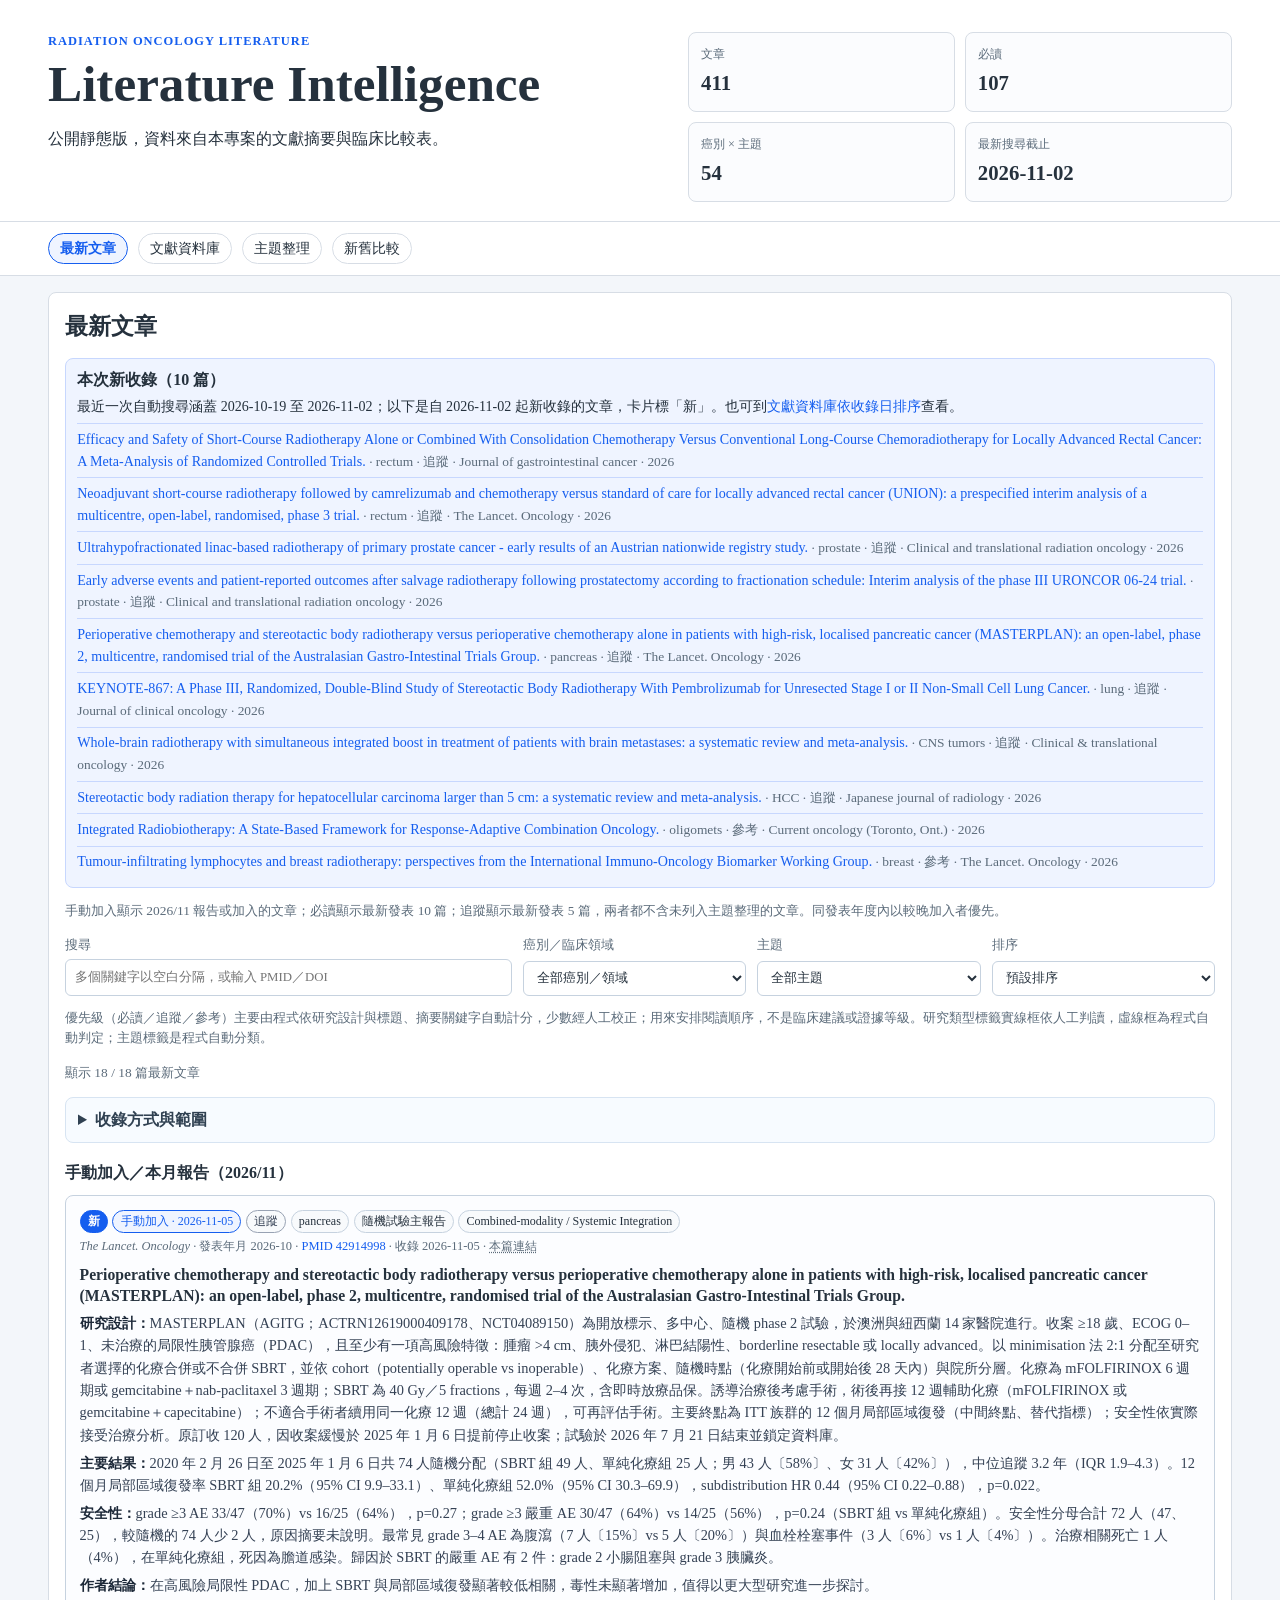
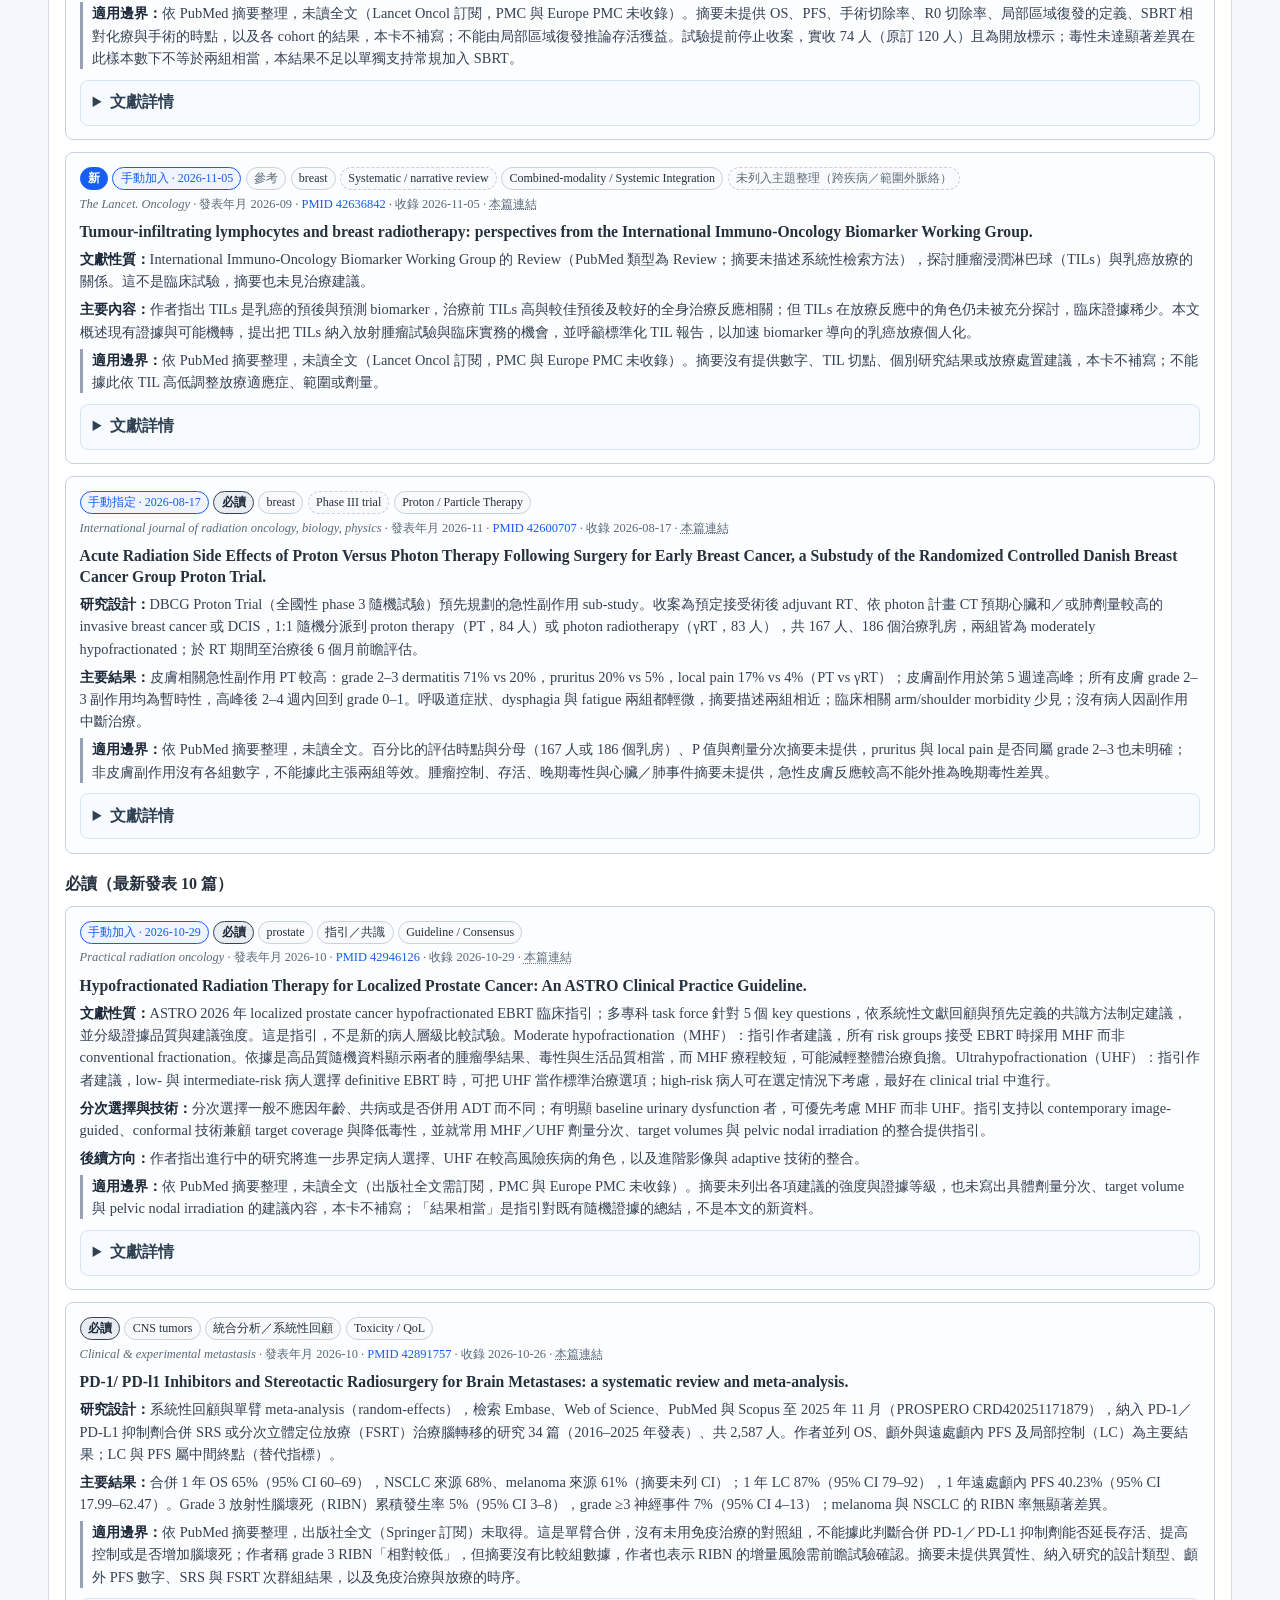
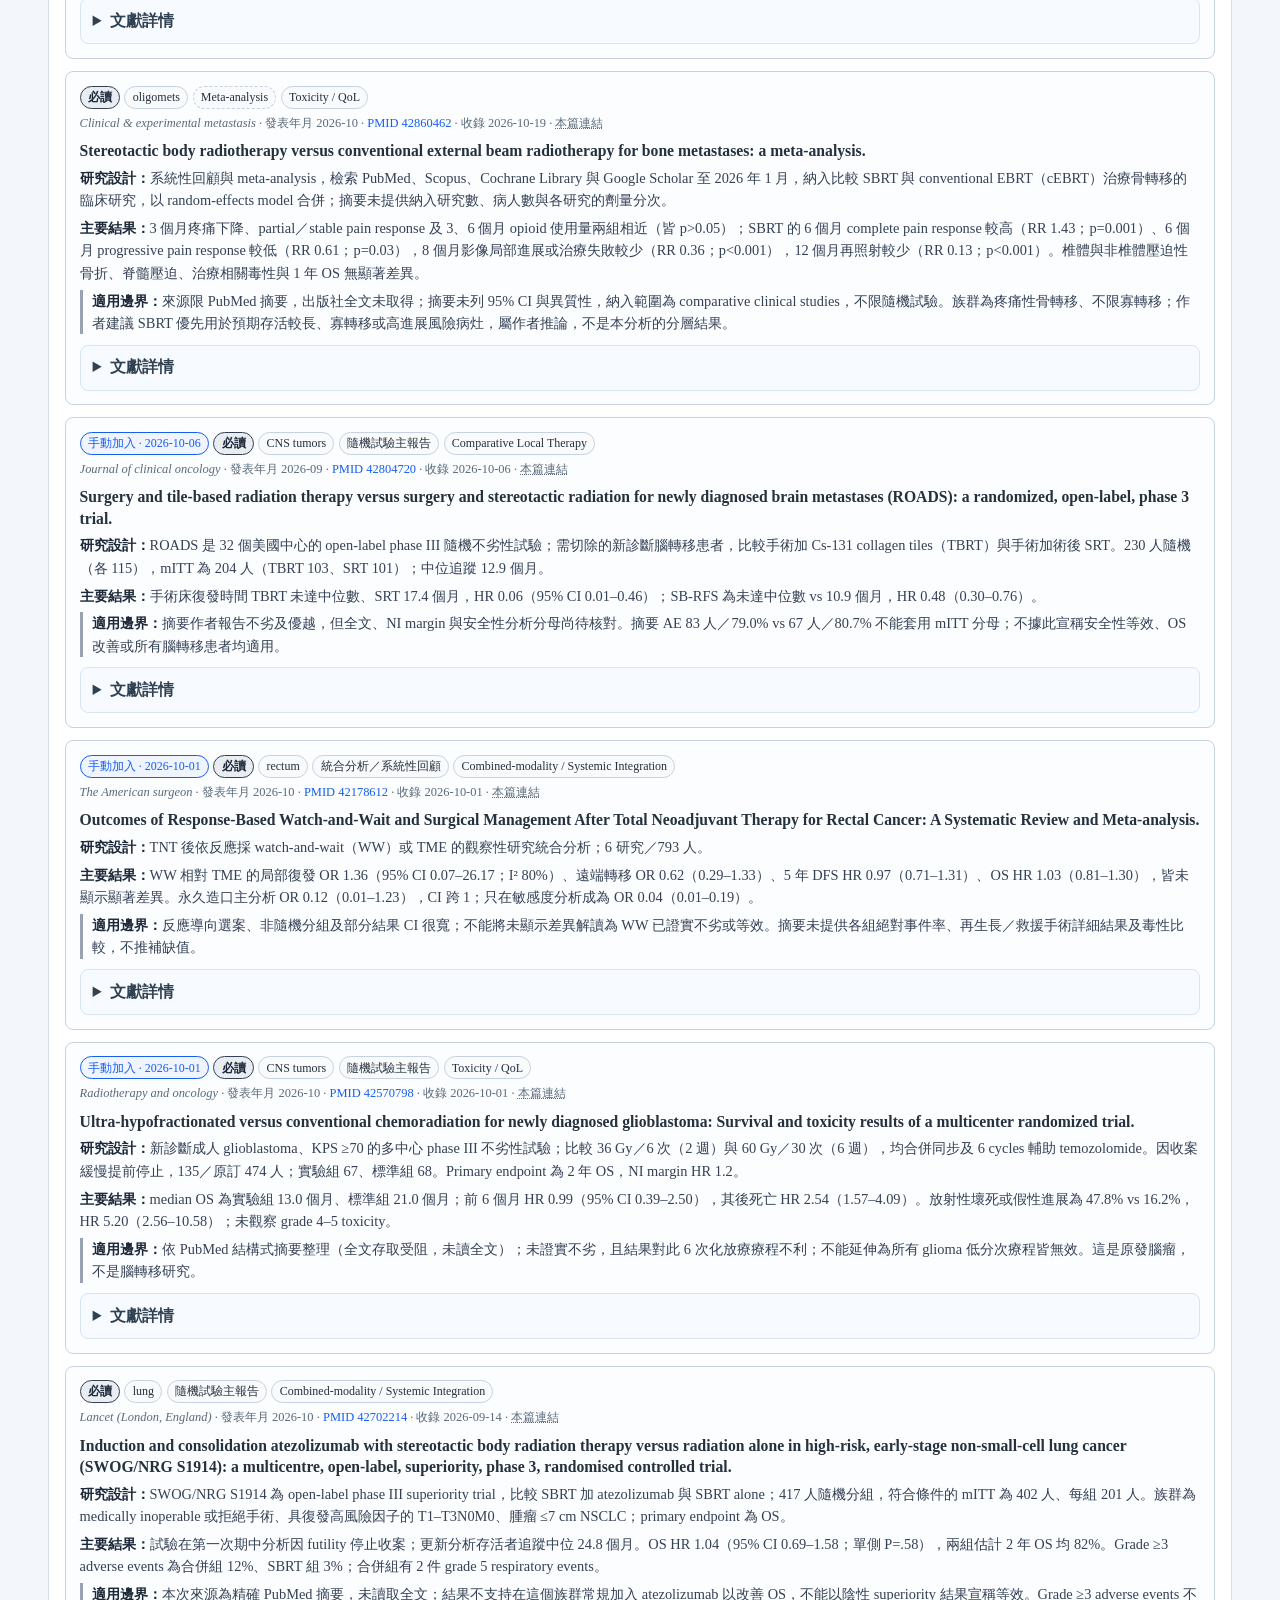
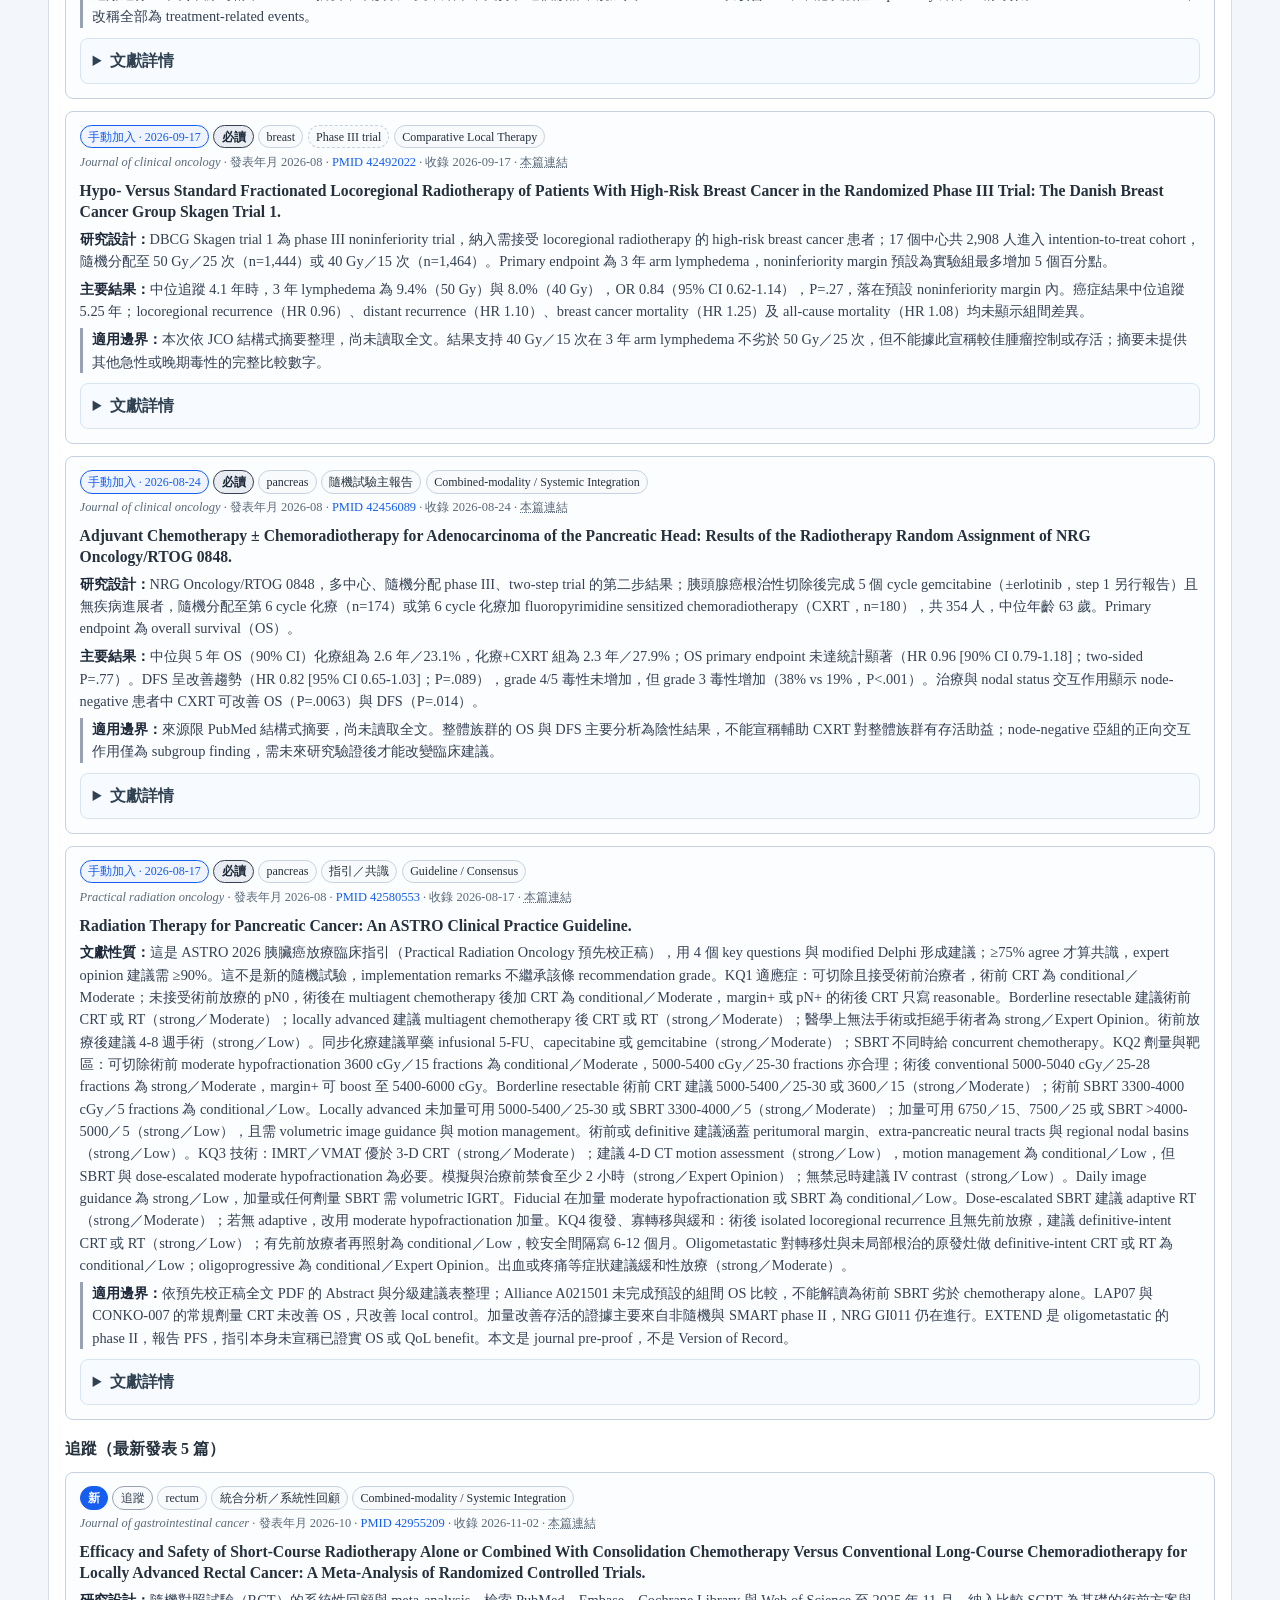
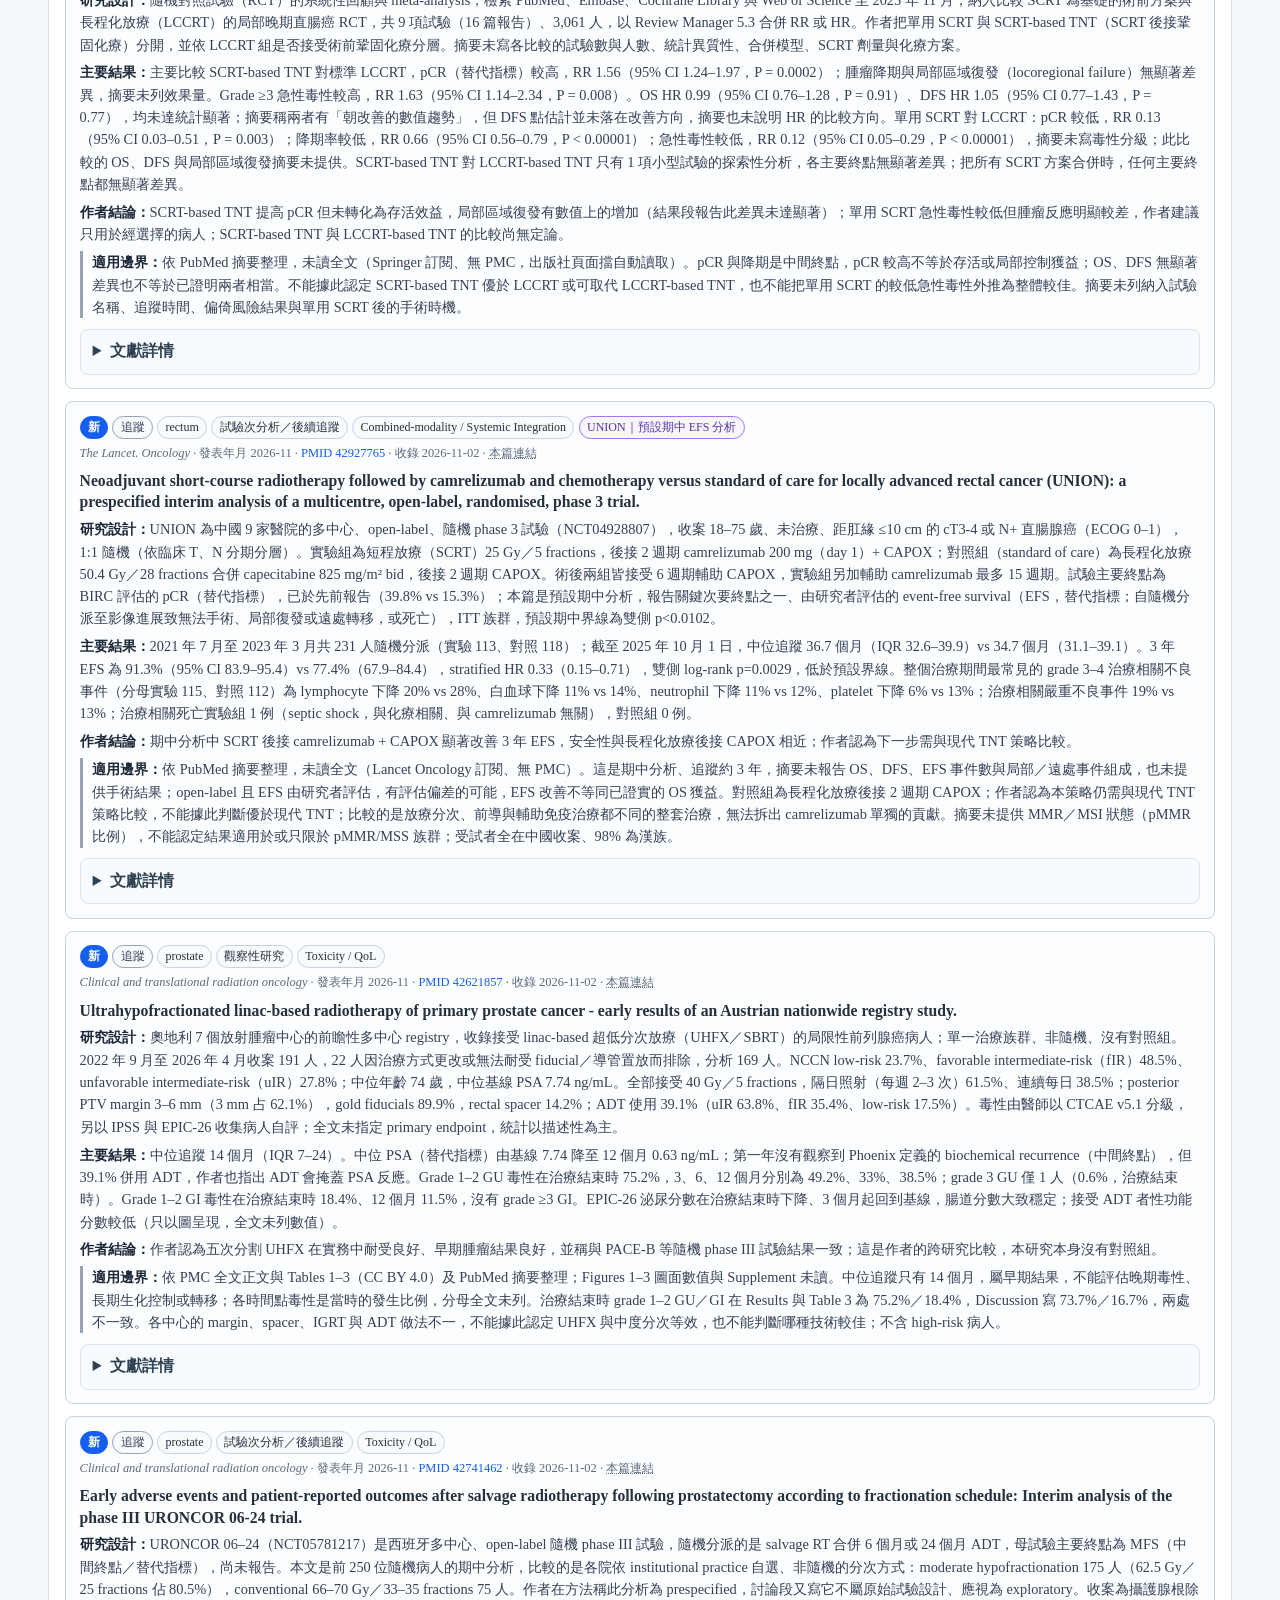
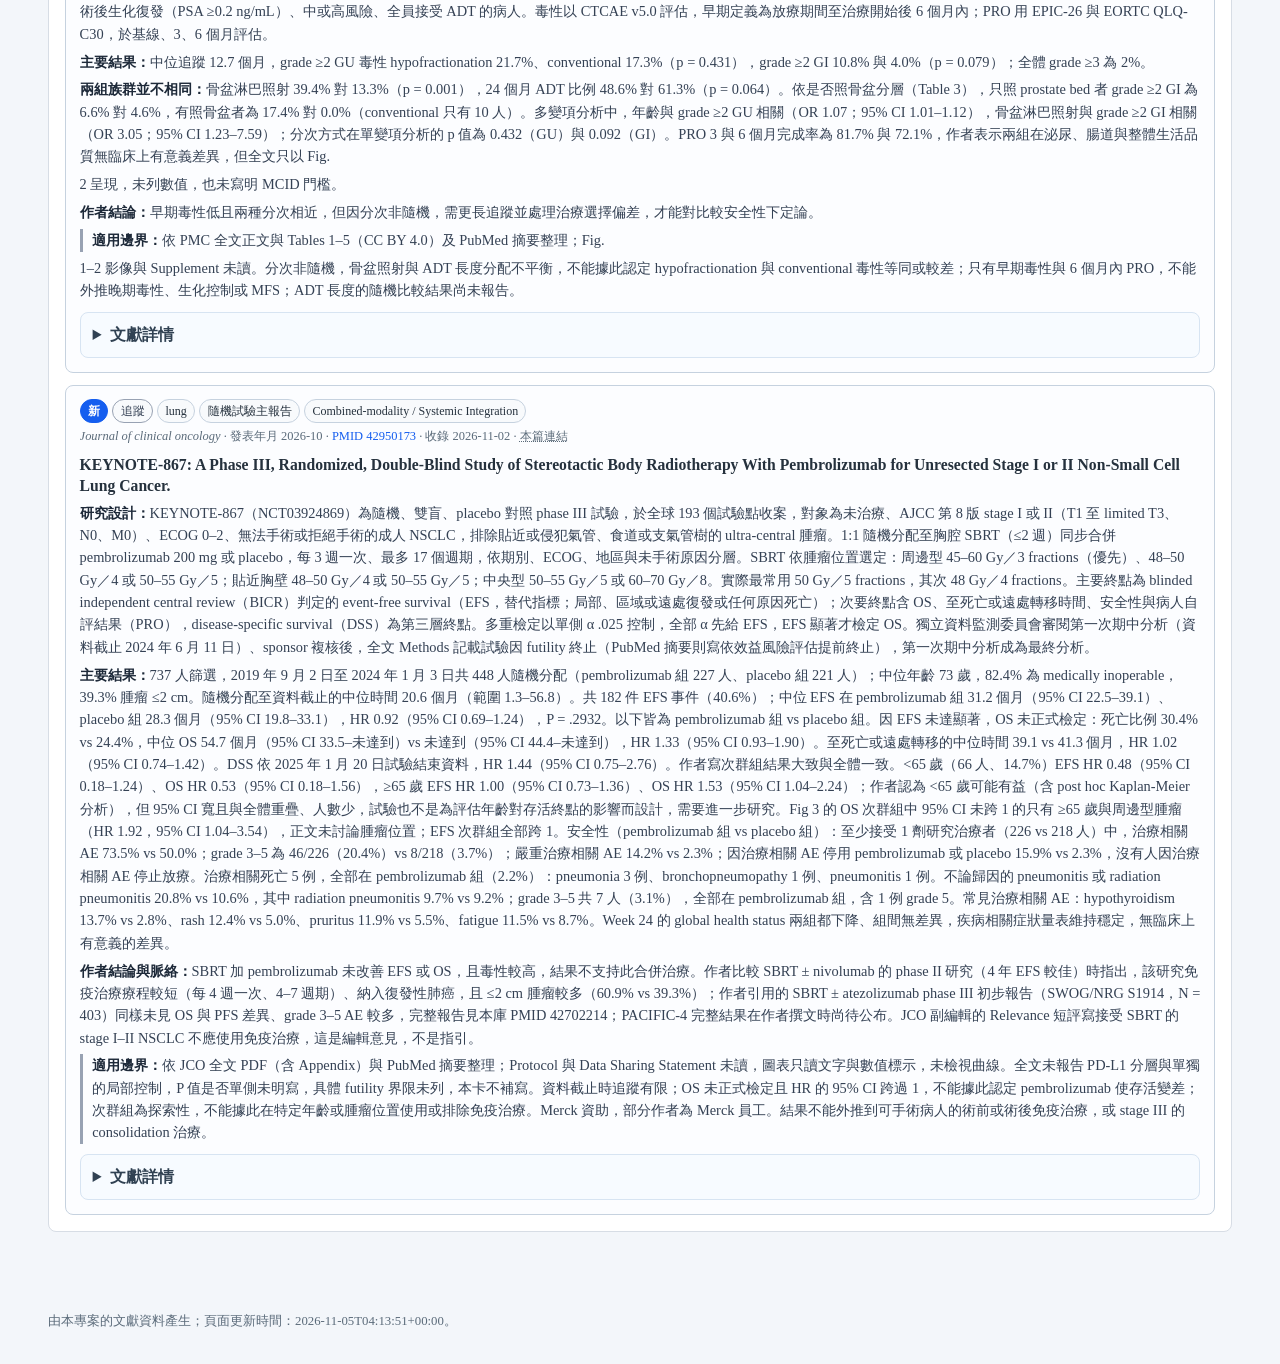
==== commit 57a525a0: "Publish literature static site 2026-11-05" ====
--- a/index.html
+++ b/index.html
@@ -5,7 +5,7 @@
   <meta name="viewport" content="width=device-width, initial-scale=1">
   <title>Literature Intelligence</title>
   <link rel="stylesheet" href="assets/site.css?v=154242693cce">
-  <script type="application/json" id="site-data">{"generatedAt": "2026-11-02T05:01:33+00:00", "latestDigestEnd": "2026-11-02", "articleCount": 409, "page": "latest"}</script>
+  <script type="application/json" id="site-data">{"generatedAt": "2026-11-05T04:13:51+00:00", "latestDigestEnd": "2026-11-02", "articleCount": 411, "page": "latest"}</script>
 </head>
 <body>
   <a class="skip-link" href="#main-content">跳至主要內容</a>
@@ -17,7 +17,7 @@
     </div>
     
     <dl class="metrics">
-      <div><dt>文章</dt><dd>409</dd></div>
+      <div><dt>文章</dt><dd>411</dd></div>
       <div><dt>必讀</dt><dd>107</dd></div>
       <div><dt>癌別 × 主題</dt><dd>54</dd></div>
       <div><dt>最新搜尋截止</dt><dd>2026-11-02</dd></div>
@@ -31,9 +31,9 @@
     
     <section class="panel">
       <h2>最新文章</h2>
-      <section class="latest-additions"><h3>本次新收錄（8 篇）</h3><p>最近一次自動搜尋涵蓋 2026-10-19 至 2026-11-02；以下是自 2026-11-02 起新收錄的文章，卡片標「新」。也可到<a href="database.html?sort=added">文獻資料庫依收錄日排序</a>查看。</p><ul class="new-additions"><li><a href="database.html#pmid-42955209">Efficacy and Safety of Short-Course Radiotherapy Alone or Combined With Consolidation Chemotherapy Versus Conventional Long-Course Chemoradiotherapy for Locally Advanced Rectal Cancer: A Meta-Analysis of Randomized Controlled Trials.</a><span class="muted"> · rectum · 追蹤 · Journal of gastrointestinal cancer · 2026</span></li><li><a href="database.html#pmid-42927765">Neoadjuvant short-course radiotherapy followed by camrelizumab and chemotherapy versus standard of care for locally advanced rectal cancer (UNION): a prespecified interim analysis of a multicentre, open-label, randomised, phase 3 trial.</a><span class="muted"> · rectum · 追蹤 · The Lancet. Oncology · 2026</span></li><li><a href="database.html#pmid-42621857">Ultrahypofractionated linac-based radiotherapy of primary prostate cancer - early results of an Austrian nationwide registry study.</a><span class="muted"> · prostate · 追蹤 · Clinical and translational radiation oncology · 2026</span></li><li><a href="database.html#pmid-42741462">Early adverse events and patient-reported outcomes after salvage radiotherapy following prostatectomy according to fractionation schedule: Interim analysis of the phase III URONCOR 06-24 trial.</a><span class="muted"> · prostate · 追蹤 · Clinical and translational radiation oncology · 2026</span></li><li><a href="database.html#pmid-42950173">KEYNOTE-867: A Phase III, Randomized, Double-Blind Study of Stereotactic Body Radiotherapy With Pembrolizumab for Unresected Stage I or II Non-Small Cell Lung Cancer.</a><span class="muted"> · lung · 追蹤 · Journal of clinical oncology · 2026</span></li><li><a href="database.html#pmid-42171981">Whole-brain radiotherapy with simultaneous integrated boost in treatment of patients with brain metastases: a systematic review and meta-analysis.</a><span class="muted"> · CNS tumors · 追蹤 · Clinical &amp; translational oncology · 2026</span></li><li><a href="database.html#pmid-42645788">Stereotactic body radiation therapy for hepatocellular carcinoma larger than 5 cm: a systematic review and meta-analysis.</a><span class="muted"> · HCC · 追蹤 · Japanese journal of radiology · 2026</span></li><li><a href="database.html#pmid-42930204">Integrated Radiobiotherapy: A State-Based Framework for Response-Adaptive Combination Oncology.</a><span class="muted"> · oligomets · 參考 · Current oncology (Toronto, Ont.) · 2026</span></li></ul></section>
+      <section class="latest-additions"><h3>本次新收錄（10 篇）</h3><p>最近一次自動搜尋涵蓋 2026-10-19 至 2026-11-02；以下是自 2026-11-02 起新收錄的文章，卡片標「新」。也可到<a href="database.html?sort=added">文獻資料庫依收錄日排序</a>查看。</p><ul class="new-additions"><li><a href="database.html#pmid-42955209">Efficacy and Safety of Short-Course Radiotherapy Alone or Combined With Consolidation Chemotherapy Versus Conventional Long-Course Chemoradiotherapy for Locally Advanced Rectal Cancer: A Meta-Analysis of Randomized Controlled Trials.</a><span class="muted"> · rectum · 追蹤 · Journal of gastrointestinal cancer · 2026</span></li><li><a href="database.html#pmid-42927765">Neoadjuvant short-course radiotherapy followed by camrelizumab and chemotherapy versus standard of care for locally advanced rectal cancer (UNION): a prespecified interim analysis of a multicentre, open-label, randomised, phase 3 trial.</a><span class="muted"> · rectum · 追蹤 · The Lancet. Oncology · 2026</span></li><li><a href="database.html#pmid-42621857">Ultrahypofractionated linac-based radiotherapy of primary prostate cancer - early results of an Austrian nationwide registry study.</a><span class="muted"> · prostate · 追蹤 · Clinical and translational radiation oncology · 2026</span></li><li><a href="database.html#pmid-42741462">Early adverse events and patient-reported outcomes after salvage radiotherapy following prostatectomy according to fractionation schedule: Interim analysis of the phase III URONCOR 06-24 trial.</a><span class="muted"> · prostate · 追蹤 · Clinical and translational radiation oncology · 2026</span></li><li><a href="database.html#pmid-42914998">Perioperative chemotherapy and stereotactic body radiotherapy versus perioperative chemotherapy alone in patients with high-risk, localised pancreatic cancer (MASTERPLAN): an open-label, phase 2, multicentre, randomised trial of the Australasian Gastro-Intestinal Trials Group.</a><span class="muted"> · pancreas · 追蹤 · The Lancet. Oncology · 2026</span></li><li><a href="database.html#pmid-42950173">KEYNOTE-867: A Phase III, Randomized, Double-Blind Study of Stereotactic Body Radiotherapy With Pembrolizumab for Unresected Stage I or II Non-Small Cell Lung Cancer.</a><span class="muted"> · lung · 追蹤 · Journal of clinical oncology · 2026</span></li><li><a href="database.html#pmid-42171981">Whole-brain radiotherapy with simultaneous integrated boost in treatment of patients with brain metastases: a systematic review and meta-analysis.</a><span class="muted"> · CNS tumors · 追蹤 · Clinical &amp; translational oncology · 2026</span></li><li><a href="database.html#pmid-42645788">Stereotactic body radiation therapy for hepatocellular carcinoma larger than 5 cm: a systematic review and meta-analysis.</a><span class="muted"> · HCC · 追蹤 · Japanese journal of radiology · 2026</span></li><li><a href="database.html#pmid-42930204">Integrated Radiobiotherapy: A State-Based Framework for Response-Adaptive Combination Oncology.</a><span class="muted"> · oligomets · 參考 · Current oncology (Toronto, Ont.) · 2026</span></li><li><a href="database.html#pmid-42636842">Tumour-infiltrating lymphocytes and breast radiotherapy: perspectives from the International Immuno-Oncology Biomarker Working Group.</a><span class="muted"> · breast · 參考 · The Lancet. Oncology · 2026</span></li></ul></section>
       <p class="caption">手動加入顯示 2026/11 報告或加入的文章；必讀顯示最新發表 10 篇；追蹤顯示最新發表 5 篇，兩者都不含未列入主題整理的文章。同發表年度內以較晚加入者優先。</p>
-      <button type="button" class="filter-toggle" aria-expanded="false" aria-controls="filterControls">篩選與排序</button><div id="filterControls" class="filters filter-panel" data-filter-target="#latestArticles" data-filter-items=".filter-item"><label>搜尋 <input id="searchBox" class="filter-search" type="search" placeholder="多個關鍵字以空白分隔，或輸入 PMID／DOI"></label><label>癌別／臨床領域 <select id="cancerFilter" class="filter-cancer"><option value="">全部癌別／領域</option><option value="CNS tumors">CNS tumors</option><option value="HCC">HCC</option><option value="breast">breast</option><option value="esophageal">esophageal</option><option value="head and neck">head and neck</option><option value="lung">lung</option><option value="oligomets">oligomets</option><option value="pancreas">pancreas</option><option value="prostate">prostate</option><option value="rectum">rectum</option></select></label><label>主題 <select id="themeFilter" class="filter-theme"><option value="">全部主題</option><option value="Combined-modality / Systemic Integration">Combined-modality / Systemic Integration</option><option value="Comparative Local Therapy">Comparative Local Therapy</option><option value="Evidence Synthesis / Review">Evidence Synthesis / Review</option><option value="Guideline / Consensus">Guideline / Consensus</option><option value="Oligometastatic Local Therapy">Oligometastatic Local Therapy</option><option value="Other Key Studies">Other Key Studies</option><option value="Proton / Particle Therapy">Proton / Particle Therapy</option><option value="Technique / Planning / Imaging">Technique / Planning / Imaging</option><option value="Toxicity / QoL">Toxicity / QoL</option></select></label><label>排序 <select id="sortOrder" class="filter-sort"><option value="">預設排序</option><option value="published">發表年月（新到舊）</option><option value="added">收錄日（新到舊）</option><option value="priority">優先級（必讀優先）</option></select></label></div><p class="caption filter-note">優先級（必讀／追蹤／參考）主要由程式依研究設計與標題、摘要關鍵字自動計分，少數經人工校正；用來安排閱讀順序，不是臨床建議或證據等級。研究類型標籤實線框依人工判讀，虛線框為程式自動判定；主題標籤是程式自動分類。</p><p class="caption" role="status" aria-live="polite" aria-atomic="true">顯示 <span id="visibleCount" class="visible-count">15</span> / 15 篇最新文章</p><p id="emptyState" class="muted hidden">沒有符合目前篩選條件的項目。</p>
+      <button type="button" class="filter-toggle" aria-expanded="false" aria-controls="filterControls">篩選與排序</button><div id="filterControls" class="filters filter-panel" data-filter-target="#latestArticles" data-filter-items=".filter-item"><label>搜尋 <input id="searchBox" class="filter-search" type="search" placeholder="多個關鍵字以空白分隔，或輸入 PMID／DOI"></label><label>癌別／臨床領域 <select id="cancerFilter" class="filter-cancer"><option value="">全部癌別／領域</option><option value="CNS tumors">CNS tumors</option><option value="HCC">HCC</option><option value="breast">breast</option><option value="esophageal">esophageal</option><option value="head and neck">head and neck</option><option value="lung">lung</option><option value="oligomets">oligomets</option><option value="pancreas">pancreas</option><option value="prostate">prostate</option><option value="rectum">rectum</option></select></label><label>主題 <select id="themeFilter" class="filter-theme"><option value="">全部主題</option><option value="Combined-modality / Systemic Integration">Combined-modality / Systemic Integration</option><option value="Comparative Local Therapy">Comparative Local Therapy</option><option value="Evidence Synthesis / Review">Evidence Synthesis / Review</option><option value="Guideline / Consensus">Guideline / Consensus</option><option value="Oligometastatic Local Therapy">Oligometastatic Local Therapy</option><option value="Other Key Studies">Other Key Studies</option><option value="Proton / Particle Therapy">Proton / Particle Therapy</option><option value="Technique / Planning / Imaging">Technique / Planning / Imaging</option><option value="Toxicity / QoL">Toxicity / QoL</option></select></label><label>排序 <select id="sortOrder" class="filter-sort"><option value="">預設排序</option><option value="published">發表年月（新到舊）</option><option value="added">收錄日（新到舊）</option><option value="priority">優先級（必讀優先）</option></select></label></div><p class="caption filter-note">優先級（必讀／追蹤／參考）主要由程式依研究設計與標題、摘要關鍵字自動計分，少數經人工校正；用來安排閱讀順序，不是臨床建議或證據等級。研究類型標籤實線框依人工判讀，虛線框為程式自動判定；主題標籤是程式自動分類。</p><p class="caption" role="status" aria-live="polite" aria-atomic="true">顯示 <span id="visibleCount" class="visible-count">18</span> / 18 篇最新文章</p><p id="emptyState" class="muted hidden">沒有符合目前篩選條件的項目。</p>
       
 <details class="scope-note">
   <summary>收錄方式與範圍</summary>
@@ -44,12 +44,12 @@
   </div>
 </details>
 
-      <div id="latestArticles" class="sectioned-list"><section class="filter-section"><h3>必讀（最新發表 10 篇）</h3><div class="article-list compact"><article class="article-card filter-item" id="pmid-42946126" data-cancer="prostate" data-theme="Guideline / Consensus" data-priority="must read" data-study="指引／共識" data-manual="1" data-search="hypofractionated radiation therapy for localized prostate cancer: an astro clinical practice guideline. purpose: this guideline provides evidence-based recommendations on the use of hypofractionated external beam radiation therapy (ebrt) in patients with localized prostate cancer, including indications for moderate hypofractionation (mhf) and ultrahypofractionation (uhf), appropriate dose-fractionation regimens, target volumes, and treatment planning and delivery techniques. results: mhf is recommended over conventional fractionation for patients receiving ebrt across all risk groups, supported by high-quality randomized data demonstrating equivalent oncologic outcomes, toxicity, and quality of life, with shorter treatment duration that may reduce overall treatment burden. uhf is recommended as a standard treatment option for patients with low- and intermediate-risk disease electing for definitive ebrt and may be considered in selected patients with high-risk disease, preferably in the context of clinical trials. selection of fractionation should generally be independent of patient age, comorbidity, and use of androgen deprivation therapy, although mhf may be preferred over uhf for patients with significant baseline urinary dysfunction. evidence supports the use of contemporary image-guided, conformal treatment techniques to optimize target coverage and minimize toxicity. guidance is also provided regarding appropriate dose-fractionation regimens, including commonly used mhf and uhf schedules, as well as target volumes and integration of pelvic nodal irradiation. 文獻性質：astro 2026 年 localized prostate cancer hypofractionated ebrt 臨床指引；多專科 task force 針對 5 個 key questions，依系統性文獻回顧與預先定義的共識方法制定建議，並分級證據品質與建議強度。這是指引，不是新的病人層級比較試驗。moderate hypofractionation（mhf）：指引作者建議，所有 risk groups 接受 ebrt 時採用 mhf 而非 conventional fractionation。依據是高品質隨機資料顯示兩者的腫瘤學結果、毒性與生活品質相當，而 mhf 療程較短，可能減輕整體治療負擔。ultrahypofractionation（uhf）：指引作者建議，low- 與 intermediate-risk 病人選擇 definitive ebrt 時，可把 uhf 當作標準治療選項；high-risk 病人可在選定情況下考慮，最好在 clinical trial 中進行。分次選擇與技術：分次選擇一般不應因年齡、共病或是否併用 adt 而不同；有明顯 baseline urinary dysfunction 者，可優先考慮 mhf 而非 uhf。指引支持以 contemporary image-guided、conformal 技術兼顧 target coverage 與降低毒性，並就常用 mhf／uhf 劑量分次、target volumes 與 pelvic nodal irradiation 的整合提供指引。後續方向：作者指出進行中的研究將進一步界定病人選擇、uhf 在較高風險疾病的角色，以及進階影像與 adaptive 技術的整合。適用邊界：依 pubmed 摘要整理，未讀全文（出版社全文需訂閱，pmc 與 europe pmc 未收錄）。摘要未列出各項建議的強度與證據等級，也未寫出具體劑量分次、target volume 與 pelvic nodal irradiation 的建議內容，本卡不補寫；「結果相當」是指引對既有隨機證據的總結，不是本文的新資料。 prostate guideline / consensus 指引／共識 must read 必讀  practical radiation oncology morgan sc 42946126 10.1016/j.prro.2026.09.017" data-pmid="42946126" data-doi="10.1016/j.prro.2026.09.017" data-published="2026-10" data-added="2026-10-29" data-rank="0"><div class="article-meta"><span class="tag tag-manual">手動加入 · 2026-10-29</span> <span class="tag tag-must">必讀</span> <span class="tag">prostate</span> <span class="tag">指引／共識</span> <span class="tag">Guideline / Consensus</span></div><div class="article-source"><span class="meta-journal" title="Practical radiation oncology">Practical radiation oncology</span> · <span>發表年月 2026-10</span> · <span><a href="https://pubmed.ncbi.nlm.nih.gov/42946126/">PMID 42946126</a></span> · <span>收錄 2026-10-29</span> · <a class="permalink" href="database.html#pmid-42946126">本篇連結</a></div><h3>Hypofractionated Radiation Therapy for Localized Prostate Cancer: An ASTRO Clinical Practice Guideline.</h3><div class="article-summary"><p><strong>文獻性質：</strong>ASTRO 2026 年 localized prostate cancer hypofractionated EBRT 臨床指引；多專科 task force 針對 5 個 key questions，依系統性文獻回顧與預先定義的共識方法制定建議，並分級證據品質與建議強度。這是指引，不是新的病人層級比較試驗。Moderate hypofractionation（MHF）：指引作者建議，所有 risk groups 接受 EBRT 時採用 MHF 而非 conventional fractionation。依據是高品質隨機資料顯示兩者的腫瘤學結果、毒性與生活品質相當，而 MHF 療程較短，可能減輕整體治療負擔。Ultrahypofractionation（UHF）：指引作者建議，low- 與 intermediate-risk 病人選擇 definitive EBRT 時，可把 UHF 當作標準治療選項；high-risk 病人可在選定情況下考慮，最好在 clinical trial 中進行。</p><p><strong>分次選擇與技術：</strong>分次選擇一般不應因年齡、共病或是否併用 ADT 而不同；有明顯 baseline urinary dysfunction 者，可優先考慮 MHF 而非 UHF。指引支持以 contemporary image-guided、conformal 技術兼顧 target coverage 與降低毒性，並就常用 MHF／UHF 劑量分次、target volumes 與 pelvic nodal irradiation 的整合提供指引。</p><p><strong>後續方向：</strong>作者指出進行中的研究將進一步界定病人選擇、UHF 在較高風險疾病的角色，以及進階影像與 adaptive 技術的整合。</p><p class="summary-boundary"><strong>適用邊界：</strong>依 PubMed 摘要整理，未讀全文（出版社全文需訂閱，PMC 與 Europe PMC 未收錄）。摘要未列出各項建議的強度與證據等級，也未寫出具體劑量分次、target volume 與 pelvic nodal irradiation 的建議內容，本卡不補寫；「結果相當」是指引對既有隨機證據的總結，不是本文的新資料。</p></div><details><summary>文獻詳情</summary><div class="detail-panel"><div class="article-links"><a href="https://pubmed.ncbi.nlm.nih.gov/42946126/">PubMed</a><a href="https://doi.org/10.1016/j.prro.2026.09.017">DOI</a><a href="https://www.practicalradonc.org/article/S1879-8500(26)00326-7/fulltext">Publisher</a></div><h4>文獻資訊</h4><div class="table-wrap"><table class="article-info-table"><caption class="visually-hidden">文獻資訊</caption><thead><tr><th>欄位</th><th>內容</th></tr></thead><tbody><tr><td>發表時間</td><td>2026-10</td></tr><tr><td>加入方式</td><td>手動加入（2026-10-29；使用者提供 Practical Radiation Oncology 文章連結）</td></tr><tr><td>期刊</td><td>Practical radiation oncology</td></tr><tr><td>PMID/DOI</td><td>PMID 42946126</td></tr><tr><td>PubMed 列出的全文來源</td><td>PubMed LinkOut 未列免費全文來源（快照日期 2026-11-02）。</td></tr></tbody></table></div><p class="muted">這篇目前沒有可呈現的臨床比較表。</p><details class="search-origin-block"><summary>PubMed 搜尋來源</summary><div class="table-wrap"><table class="search-origin-table"><caption class="visually-hidden">PubMed 搜尋來源</caption><thead><tr><th>搜尋 run</th><th>搜尋期間</th><th>覆蓋範圍</th><th>搜尋主題</th><th>收錄狀態</th><th>Query catalog</th></tr></thead><tbody><tr><td>20261102T002705Z-3b14da52</td><td>2026-10-19 – 2026-11-02</td><td>全部主題</td><td>prostate</td><td>已收入此主題週報</td><td>2026-10-21-brainmets-radiosurgery</td></tr></tbody></table></div></details></div></details></article><article class="article-card filter-item" id="pmid-42891757" data-cancer="CNS tumors" data-theme="Toxicity / QoL" data-priority="must read" data-study="統合分析／系統性回顧" data-manual="0" data-search="pd-1/ pd-l1 inhibitors and stereotactic radiosurgery for brain metastases: a systematic review and meta-analysis. this systematic review and meta-analysis evaluate the efficacy and toxicity profile of pd-1/pd-l1 inhibitors combined with srs or fractionated stereotactic radiotherapy (fsrt). primary outcomes were overall survival (os), extracranial and distant intracranial progression free survival (pfs), and local control (lc). conclusion: the combination of srs/fsrt with pd-1/pd-l1 inhibitors is associated with favorable intracranial pfs and lc and a tolerable toxicity profile, with relatively lower rates of grade 3 ribn. 研究設計：系統性回顧與單臂 meta-analysis（random-effects），檢索 embase、web of science、pubmed 與 scopus 至 2025 年 11 月（prospero crd420251171879），納入 pd-1／pd-l1 抑制劑合併 srs 或分次立體定位放療（fsrt）治療腦轉移的研究 34 篇（2016–2025 年發表）、共 2,587 人。作者並列 os、顱外與遠處顱內 pfs 及局部控制（lc）為主要結果；lc 與 pfs 屬中間終點（替代指標）。主要結果：合併 1 年 os 65%（95% ci 60–69），nsclc 來源 68%、melanoma 來源 61%（摘要未列 ci）；1 年 lc 87%（95% ci 79–92），1 年遠處顱內 pfs 40.23%（95% ci 17.99–62.47）。grade 3 放射性腦壞死（ribn）累積發生率 5%（95% ci 3–8），grade ≥3 神經事件 7%（95% ci 4–13）；melanoma 與 nsclc 的 ribn 率無顯著差異。適用邊界：依 pubmed 摘要整理，出版社全文（springer 訂閱）未取得。這是單臂合併，沒有未用免疫治療的對照組，不能據此判斷合併 pd-1／pd-l1 抑制劑能否延長存活、提高控制或是否增加腦壞死；作者稱 grade 3 ribn「相對較低」，但摘要沒有比較組數據，作者也表示 ribn 的增量風險需前瞻試驗確認。摘要未提供異質性、納入研究的設計類型、顱外 pfs 數字、srs 與 fsrt 次群組結果，以及免疫治療與放療的時序。 cns tumors toxicity / qol 統合分析／系統性回顧 must read 必讀  clinical &amp; experimental metastasis alswaiti y 42891757 10.1007/s10585-026-10439-5" data-pmid="42891757" data-doi="10.1007/s10585-026-10439-5" data-published="2026-10" data-added="2026-10-26" data-rank="0"><div class="article-meta"><span class="tag tag-must">必讀</span> <span class="tag">CNS tumors</span> <span class="tag">統合分析／系統性回顧</span> <span class="tag">Toxicity / QoL</span></div><div class="article-source"><span class="meta-journal" title="Clinical &amp; experimental metastasis">Clinical &amp; experimental metastasis</span> · <span>發表年月 2026-10</span> · <span><a href="https://pubmed.ncbi.nlm.nih.gov/42891757/">PMID 42891757</a></span> · <span>收錄 2026-10-26</span> · <a class="permalink" href="database.html#pmid-42891757">本篇連結</a></div><h3>PD-1/ PD-l1 Inhibitors and Stereotactic Radiosurgery for Brain Metastases: a systematic review and meta-analysis.</h3><div class="article-summary"><p><strong>研究設計：</strong>系統性回顧與單臂 meta-analysis（random-effects），檢索 Embase、Web of Science、PubMed 與 Scopus 至 2025 年 11 月（PROSPERO CRD420251171879），納入 PD-1／PD-L1 抑制劑合併 SRS 或分次立體定位放療（FSRT）治療腦轉移的研究 34 篇（2016–2025 年發表）、共 2,587 人。作者並列 OS、顱外與遠處顱內 PFS 及局部控制（LC）為主要結果；LC 與 PFS 屬中間終點（替代指標）。</p><p><strong>主要結果：</strong>合併 1 年 OS 65%（95% CI 60–69），NSCLC 來源 68%、melanoma 來源 61%（摘要未列 CI）；1 年 LC 87%（95% CI 79–92），1 年遠處顱內 PFS 40.23%（95% CI 17.99–62.47）。Grade 3 放射性腦壞死（RIBN）累積發生率 5%（95% CI 3–8），grade ≥3 神經事件 7%（95% CI 4–13）；melanoma 與 NSCLC 的 RIBN 率無顯著差異。</p><p class="summary-boundary"><strong>適用邊界：</strong>依 PubMed 摘要整理，出版社全文（Springer 訂閱）未取得。這是單臂合併，沒有未用免疫治療的對照組，不能據此判斷合併 PD-1／PD-L1 抑制劑能否延長存活、提高控制或是否增加腦壞死；作者稱 grade 3 RIBN「相對較低」，但摘要沒有比較組數據，作者也表示 RIBN 的增量風險需前瞻試驗確認。摘要未提供異質性、納入研究的設計類型、顱外 PFS 數字、SRS 與 FSRT 次群組結果，以及免疫治療與放療的時序。</p></div><details><summary>文獻詳情</summary><div class="detail-panel"><div class="article-links"><a href="https://pubmed.ncbi.nlm.nih.gov/42891757/">PubMed</a><a href="https://doi.org/10.1007/s10585-026-10439-5">DOI</a></div><h4>文獻資訊</h4><div class="table-wrap"><table class="article-info-table"><caption class="visually-hidden">文獻資訊</caption><thead><tr><th>欄位</th><th>內容</th></tr></thead><tbody><tr><td>發表時間</td><td>2026-10</td></tr><tr><td>加入方式</td><td>PubMed 搜尋</td></tr><tr><td>期刊</td><td>Clinical &amp; experimental metastasis</td></tr><tr><td>PMID/DOI</td><td>PMID 42891757</td></tr><tr><td>PubMed 列出的全文來源</td><td>PubMed LinkOut 未列免費全文來源（快照日期 2026-11-02）。</td></tr></tbody></table></div><p class="muted">這篇目前沒有可呈現的臨床比較表。</p><details class="search-origin-block"><summary>PubMed 搜尋來源</summary><div class="table-wrap"><table class="search-origin-table"><caption class="visually-hidden">PubMed 搜尋來源</caption><thead><tr><th>搜尋 run</th><th>搜尋期間</th><th>覆蓋範圍</th><th>搜尋主題</th><th>收錄狀態</th><th>Query catalog</th></tr></thead><tbody><tr><td>20261026T000001Z-d1d0b5a5</td><td>2026-10-12 – 2026-10-26</td><td>全部主題</td><td>CNS tumors</td><td>已收入此主題週報</td><td>2026-10-21-brainmets-radiosurgery</td></tr></tbody></table></div></details></div></details></article><article class="article-card filter-item" id="pmid-42860462" data-cancer="oligomets" data-theme="Toxicity / QoL" data-priority="must read" data-study="Meta-analysis" data-manual="0" data-search="stereotactic body radiotherapy versus conventional external beam radiotherapy for bone metastases: a meta-analysis. randomized phase iii trials have provided direct comparative evidence for sbrt and cebrt; however, their results vary according to treatment regimen and clinical endpoint, supporting a broader quantitative synthesis of pain response, local control, retreatment, and safety outcomes. outcomes assessed encompassed pain-related measures (change in visual analog scale scores at 3 and 6 months; complete, partial, stable, and progressive pain response), opioid consumption at 3 and 6 months, radiologic local progression or treatment failure at 8 months, re-irradiation at 12 months, skeletal-related events (vertebral and non-vertebral compression fractures), spinal cord compression, treatment-related toxicity, and overall survival at 1 year. 研究設計：系統性回顧與 meta-analysis，檢索 pubmed、scopus、cochrane library 與 google scholar 至 2026 年 1 月，納入比較 sbrt 與 conventional ebrt（cebrt）治療骨轉移的臨床研究，以 random-effects model 合併；摘要未提供納入研究數、病人數與各研究的劑量分次。主要結果：3 個月疼痛下降、partial／stable pain response 及 3、6 個月 opioid 使用量兩組相近（皆 p&gt;0.05）；sbrt 的 6 個月 complete pain response 較高（rr 1.43；p=0.001）、6 個月 progressive pain response 較低（rr 0.61；p=0.03），8 個月影像局部進展或治療失敗較少（rr 0.36；p&lt;0.001），12 個月再照射較少（rr 0.13；p&lt;0.001）。椎體與非椎體壓迫性骨折、脊髓壓迫、治療相關毒性與 1 年 os 無顯著差異。適用邊界：來源限 pubmed 摘要，出版社全文未取得；摘要未列 95% ci 與異質性，納入範圍為 comparative clinical studies，不限隨機試驗。族群為疼痛性骨轉移、不限寡轉移；作者建議 sbrt 優先用於預期存活較長、寡轉移或高進展風險病灶，屬作者推論，不是本分析的分層結果。 oligomets toxicity / qol meta-analysis must read 必讀  clinical &amp; experimental metastasis boutros m 42860462 10.1007/s10585-026-10435-9" data-pmid="42860462" data-doi="10.1007/s10585-026-10435-9" data-published="2026-10" data-added="2026-10-19" data-rank="0"><div class="article-meta"><span class="tag tag-must">必讀</span> <span class="tag">oligomets</span> <span class="tag tag-auto" title="程式依標題與摘要自動判定">Meta-analysis</span> <span class="tag">Toxicity / QoL</span></div><div class="article-source"><span class="meta-journal" title="Clinical &amp; experimental metastasis">Clinical &amp; experimental metastasis</span> · <span>發表年月 2026-10</span> · <span><a href="https://pubmed.ncbi.nlm.nih.gov/42860462/">PMID 42860462</a></span> · <span>收錄 2026-10-19</span> · <a class="permalink" href="database.html#pmid-42860462">本篇連結</a></div><h3>Stereotactic body radiotherapy versus conventional external beam radiotherapy for bone metastases: a meta-analysis.</h3><div class="article-summary"><p><strong>研究設計：</strong>系統性回顧與 meta-analysis，檢索 PubMed、Scopus、Cochrane Library 與 Google Scholar 至 2026 年 1 月，納入比較 SBRT 與 conventional EBRT（cEBRT）治療骨轉移的臨床研究，以 random-effects model 合併；摘要未提供納入研究數、病人數與各研究的劑量分次。</p><p><strong>主要結果：</strong>3 個月疼痛下降、partial／stable pain response 及 3、6 個月 opioid 使用量兩組相近（皆 p&gt;0.05）；SBRT 的 6 個月 complete pain response 較高（RR 1.43；p=0.001）、6 個月 progressive pain response 較低（RR 0.61；p=0.03），8 個月影像局部進展或治療失敗較少（RR 0.36；p&lt;0.001），12 個月再照射較少（RR 0.13；p&lt;0.001）。椎體與非椎體壓迫性骨折、脊髓壓迫、治療相關毒性與 1 年 OS 無顯著差異。</p><p class="summary-boundary"><strong>適用邊界：</strong>來源限 PubMed 摘要，出版社全文未取得；摘要未列 95% CI 與異質性，納入範圍為 comparative clinical studies，不限隨機試驗。族群為疼痛性骨轉移、不限寡轉移；作者建議 SBRT 優先用於預期存活較長、寡轉移或高進展風險病灶，屬作者推論，不是本分析的分層結果。</p></div><details><summary>文獻詳情</summary><div class="detail-panel"><div class="article-links"><a href="https://pubmed.ncbi.nlm.nih.gov/42860462/">PubMed</a><a href="https://doi.org/10.1007/s10585-026-10435-9">DOI</a></div><h4>文獻資訊</h4><div class="table-wrap"><table class="article-info-table"><caption class="visually-hidden">文獻資訊</caption><thead><tr><th>欄位</th><th>內容</th></tr></thead><tbody><tr><td>發表時間</td><td>2026-10</td></tr><tr><td>加入方式</td><td>PubMed 搜尋</td></tr><tr><td>期刊</td><td>Clinical &amp; experimental metastasis</td></tr><tr><td>PMID/DOI</td><td>PMID 42860462</td></tr><tr><td>PubMed 列出的全文來源</td><td>PubMed LinkOut 未列免費全文來源（快照日期 2026-11-02）。</td></tr></tbody></table></div><p class="muted">這篇目前沒有可呈現的臨床比較表。</p><details class="search-origin-block"><summary>PubMed 搜尋來源</summary><div class="table-wrap"><table class="search-origin-table"><caption class="visually-hidden">PubMed 搜尋來源</caption><thead><tr><th>搜尋 run</th><th>搜尋期間</th><th>覆蓋範圍</th><th>搜尋主題</th><th>收錄狀態</th><th>Query catalog</th></tr></thead><tbody><tr><td>20261026T000001Z-d1d0b5a5</td><td>2026-10-12 – 2026-10-26</td><td>全部主題</td><td>oligomets</td><td>已收入此主題週報</td><td>2026-10-21-brainmets-radiosurgery</td></tr><tr><td>20261019T001327Z-990a44cf</td><td>2026-10-05 – 2026-10-19</td><td>全部主題</td><td>oligomets</td><td>已收入此主題週報</td><td>2026-07-13-baseline</td></tr></tbody></table></div></details></div></details></article><article class="article-card filter-item" id="pmid-42804720" data-cancer="CNS tumors" data-theme="Comparative Local Therapy" data-priority="must read" data-study="隨機試驗主報告" data-manual="1" data-search="surgery and tile-based radiation therapy versus surgery and stereotactic radiation for newly diagnosed brain metastases (roads): a randomized, open-label, phase 3 trial. 研究設計：roads 是 32 個美國中心的 open-label phase iii 隨機不劣性試驗；需切除的新診斷腦轉移患者，比較手術加 cs-131 collagen tiles（tbrt）與手術加術後 srt。230 人隨機（各 115），mitt 為 204 人（tbrt 103、srt 101）；中位追蹤 12.9 個月。主要結果：手術床復發時間 tbrt 未達中位數、srt 17.4 個月，hr 0.06（95% ci 0.01–0.46）；sb-rfs 為未達中位數 vs 10.9 個月，hr 0.48（0.30–0.76）。適用邊界：摘要作者報告不劣及優越，但全文、ni margin 與安全性分析分母尚待核對。摘要 ae 83 人／79.0% vs 67 人／80.7% 不能套用 mitt 分母；不據此宣稱安全性等效、os 改善或所有腦轉移患者均適用。 研究設計：roads 是 32 個美國中心的 open-label phase iii 隨機不劣性試驗；需切除的新診斷腦轉移患者，比較手術加 cs-131 collagen tiles（tbrt）與手術加術後 srt。230 人隨機（各 115），mitt 為 204 人（tbrt 103、srt 101）；中位追蹤 12.9 個月。主要結果：手術床復發時間 tbrt 未達中位數、srt 17.4 個月，hr 0.06（95% ci 0.01–0.46）；sb-rfs 為未達中位數 vs 10.9 個月，hr 0.48（0.30–0.76）。適用邊界：摘要作者報告不劣及優越，但全文、ni margin 與安全性分析分母尚待核對。摘要 ae 83 人／79.0% vs 67 人／80.7% 不能套用 mitt 分母；不據此宣稱安全性等效、os 改善或所有腦轉移患者均適用。 cns tumors comparative local therapy 隨機試驗主報告 must read 必讀  journal of clinical oncology : official journal of the american society of clinical oncology weinberg js 42804720 10.1200/jco-26-01894" data-pmid="42804720" data-doi="10.1200/jco-26-01894" data-published="2026-09" data-added="2026-10-06" data-rank="0"><div class="article-meta"><span class="tag tag-manual">手動加入 · 2026-10-06</span> <span class="tag tag-must">必讀</span> <span class="tag">CNS tumors</span> <span class="tag">隨機試驗主報告</span> <span class="tag">Comparative Local Therapy</span></div><div class="article-source"><span class="meta-journal" title="Journal of clinical oncology : official journal of the American Society of Clinical Oncology">Journal of clinical oncology</span> · <span>發表年月 2026-09</span> · <span><a href="https://pubmed.ncbi.nlm.nih.gov/42804720/">PMID 42804720</a></span> · <span>收錄 2026-10-06</span> · <a class="permalink" href="database.html#pmid-42804720">本篇連結</a></div><h3>Surgery and tile-based radiation therapy versus surgery and stereotactic radiation for newly diagnosed brain metastases (ROADS): a randomized, open-label, phase 3 trial.</h3><div class="article-summary"><p><strong>研究設計：</strong>ROADS 是 32 個美國中心的 open-label phase III 隨機不劣性試驗；需切除的新診斷腦轉移患者，比較手術加 Cs-131 collagen tiles（TBRT）與手術加術後 SRT。230 人隨機（各 115），mITT 為 204 人（TBRT 103、SRT 101）；中位追蹤 12.9 個月。</p><p><strong>主要結果：</strong>手術床復發時間 TBRT 未達中位數、SRT 17.4 個月，HR 0.06（95% CI 0.01–0.46）；SB-RFS 為未達中位數 vs 10.9 個月，HR 0.48（0.30–0.76）。</p><p class="summary-boundary"><strong>適用邊界：</strong>摘要作者報告不劣及優越，但全文、NI margin 與安全性分析分母尚待核對。摘要 AE 83 人／79.0% vs 67 人／80.7% 不能套用 mITT 分母；不據此宣稱安全性等效、OS 改善或所有腦轉移患者均適用。</p></div><details><summary>文獻詳情</summary><div class="detail-panel"><div class="clinical-block"><h4>臨床比較表</h4><h5>收案對象</h5><div class="table-wrap"><table class="clinical-population-table"><caption class="visually-hidden">臨床比較表收案對象</caption><thead><tr><th>整體收案對象</th></tr></thead><tbody><tr><td>需手術切除的新診斷腦轉移；32 centers；randomized N=230（每組115），mITT N=204；中位追蹤12.9個月。兩組未切除病灶均接受術後SRT。</td></tr></tbody></table></div><h5>Arm 比較</h5><div class="table-wrap"><table class="clinical-table"><caption class="visually-hidden">臨床治療組比較</caption><thead><tr><th>比較項目</th><th>Arm 1 / 對照</th><th>Arm 2 / 實驗</th><th>補充重點</th></tr></thead><tbody><tr><td data-label="比較項目">治療與分析樣本</td><td data-label="Arm 1 / 對照">手術＋術後SRT；mITT n=101。</td><td data-label="Arm 2 / 實驗">手術＋即時Cs-131 collagen tiles（TBRT）；mITT n=103。</td><td data-label="補充重點">各115人隨機；mITT需完成手術、病理確認與有follow-up資料。SRT fractionation與tile prescription摘要未提供。</td></tr><tr><td data-label="比較項目">手術床復發時間（SBR）</td><td data-label="Arm 1 / 對照">中位17.4個月。</td><td data-label="Arm 2 / 實驗">未達中位數。</td><td data-label="補充重點">TBRT相對SRT HR0.06（95%CI0.01–0.46）；P=.0070。絕對復發率與death competing-risk處理待全文。</td></tr><tr><td data-label="比較項目">手術床無復發存活（SB-RFS）</td><td data-label="Arm 1 / 對照">中位10.9個月。</td><td data-label="Arm 2 / 實驗">未達中位數。</td><td data-label="補充重點">HR0.48（95%CI0.30–0.76）；P=.0021。Co-primary endpoint；死亡事件定義與hierarchical NI/superiority詳情待全文。不是OS。</td></tr><tr><td data-label="比較項目">整體不良事件</td><td data-label="Arm 1 / 對照">67人／80.7%（95%CI70.6–88.6）；安全性分母未提供。</td><td data-label="Arm 2 / 實驗">83人／79.0%（95%CI70.0–86.4）；安全性分母未提供。</td><td data-label="補充重點">不得用101/103作分母，亦不由百分比反推。摘要只稱未見明顯差異，不能證明安全性等效；嚴重、晚期與radionecrosis數字未提供。</td></tr><tr><td data-label="比較項目">OS、全腦控制與後續治療</td><td data-label="Arm 1 / 對照">摘要未提供。</td><td data-label="Arm 2 / 實驗">摘要未提供。</td><td data-label="補充重點">不能從SBR或SB-RFS直接宣稱OS改善。</td></tr></tbody></table></div><p class="caption">依 PubMed 摘要整理，尚未讀全文。NI margin、各 endpoint 絕對事件率、safety denominators、grade-specific toxicity與late radionecrosis未提供。作者的非劣／優越性結論依摘要記錄，未獨立重驗全文NI分析。</p></div><div class="article-links"><a href="https://pubmed.ncbi.nlm.nih.gov/42804720/">PubMed</a><a href="https://doi.org/10.1200/JCO-26-01894">DOI</a><a href="https://ascopubs.org/doi/10.1200/JCO-26-01894">Publisher</a></div><h4>文獻資訊</h4><div class="table-wrap"><table class="article-info-table"><caption class="visually-hidden">文獻資訊</caption><thead><tr><th>欄位</th><th>內容</th></tr></thead><tbody><tr><td>發表時間</td><td>2026-09</td></tr><tr><td>加入方式</td><td>手動加入（2026-10-06；使用者指定十月份住院醫師雜誌研討會文獻）</td></tr><tr><td>期刊</td><td>Journal of clinical oncology : official journal of the American Society of Clinical Oncology</td></tr><tr><td>PMID/DOI</td><td>PMID 42804720</td></tr><tr><td>PubMed 列出的全文來源</td><td>PubMed LinkOut 未列免費全文來源（快照日期 2026-11-02）。</td></tr></tbody></table></div></div></details></article><article class="article-card filter-item" id="pmid-42178612" data-cancer="rectum" data-theme="Combined-modality / Systemic Integration" data-priority="must read" data-study="統合分析／系統性回顧" data-manual="1" data-search="outcomes of response-based watch-and-wait and surgical management after total neoadjuvant therapy for rectal cancer: a systematic review and meta-analysis. 研究設計：tnt 後依反應採 watch-and-wait（ww）或 tme 的觀察性研究統合分析；6 研究／793 人。主要結果：ww 相對 tme 的局部復發 or 1.36（95% ci 0.07–26.17；i² 80%）、遠端轉移 or 0.62（0.29–1.33）、5 年 dfs hr 0.97（0.71–1.31）、os hr 1.03（0.81–1.30），皆未顯示顯著差異。永久造口主分析 or 0.12（0.01–1.23），ci 跨 1；只在敏感度分析成為 or 0.04（0.01–0.19）。適用邊界：反應導向選案、非隨機分組及部分結果 ci 很寬；不能將未顯示差異解讀為 ww 已證實不劣或等效。摘要未提供各組絕對事件率、再生長／救援手術詳細結果及毒性比較，不推補缺值。 研究設計：tnt 後依反應採 watch-and-wait（ww）或 tme 的觀察性研究統合分析；6 研究／793 人。主要結果：ww 相對 tme 的局部復發 or 1.36（95% ci 0.07–26.17；i² 80%）、遠端轉移 or 0.62（0.29–1.33）、5 年 dfs hr 0.97（0.71–1.31）、os hr 1.03（0.81–1.30），皆未顯示顯著差異。永久造口主分析 or 0.12（0.01–1.23），ci 跨 1；只在敏感度分析成為 or 0.04（0.01–0.19）。適用邊界：反應導向選案、非隨機分組及部分結果 ci 很寬；不能將未顯示差異解讀為 ww 已證實不劣或等效。摘要未提供各組絕對事件率、再生長／救援手術詳細結果及毒性比較，不推補缺值。 rectum combined-modality / systemic integration 統合分析／系統性回顧 must read 必讀  the american surgeon pompeu bf 42178612 10.1177/00031348261455078" data-pmid="42178612" data-doi="10.1177/00031348261455078" data-published="2026-10" data-added="2026-10-01" data-rank="0"><div class="article-meta"><span class="tag tag-manual">手動加入 · 2026-10-01</span> <span class="tag tag-must">必讀</span> <span class="tag">rectum</span> <span class="tag">統合分析／系統性回顧</span> <span class="tag">Combined-modality / Systemic Integration</span></div><div class="article-source"><span class="meta-journal" title="The American surgeon">The American surgeon</span> · <span>發表年月 2026-10</span> · <span><a href="https://pubmed.ncbi.nlm.nih.gov/42178612/">PMID 42178612</a></span> · <span>收錄 2026-10-01</span> · <a class="permalink" href="database.html#pmid-42178612">本篇連結</a></div><h3>Outcomes of Response-Based Watch-and-Wait and Surgical Management After Total Neoadjuvant Therapy for Rectal Cancer: A Systematic Review and Meta-analysis.</h3><div class="article-summary"><p><strong>研究設計：</strong>TNT 後依反應採 watch-and-wait（WW）或 TME 的觀察性研究統合分析；6 研究／793 人。</p><p><strong>主要結果：</strong>WW 相對 TME 的局部復發 OR 1.36（95% CI 0.07–26.17；I² 80%）、遠端轉移 OR 0.62（0.29–1.33）、5 年 DFS HR 0.97（0.71–1.31）、OS HR 1.03（0.81–1.30），皆未顯示顯著差異。永久造口主分析 OR 0.12（0.01–1.23），CI 跨 1；只在敏感度分析成為 OR 0.04（0.01–0.19）。</p><p class="summary-boundary"><strong>適用邊界：</strong>反應導向選案、非隨機分組及部分結果 CI 很寬；不能將未顯示差異解讀為 WW 已證實不劣或等效。摘要未提供各組絕對事件率、再生長／救援手術詳細結果及毒性比較，不推補缺值。</p></div><details><summary>文獻詳情</summary><div class="detail-panel"><div class="clinical-block"><h4>臨床比較表</h4><h5>收案對象</h5><div class="table-wrap"><table class="clinical-population-table"><caption class="visually-hidden">臨床比較表收案對象</caption><thead><tr><th>整體收案對象</th></tr></thead><tbody><tr><td>TNT 後 response-based management 的局部進展直腸癌；6 observational comparative studies／793 人。WW 與 TME 各組樣本數摘要未提供；非隨機比較。</td></tr></tbody></table></div><h5>Arm 比較</h5><div class="table-wrap"><table class="clinical-table"><caption class="visually-hidden">臨床治療組比較</caption><thead><tr><th>比較項目</th><th>Arm 1 / 對照</th><th>Arm 2 / 實驗</th><th>補充重點</th></tr></thead><tbody><tr><td data-label="比較項目">管理策略</td><td data-label="Arm 1 / 對照">TME，TNT 後手術。</td><td data-label="Arm 2 / 實驗">Watch-and-wait，TNT 後依反應選案。</td><td data-label="補充重點">非隨機分派；response selection 與嚴格追蹤細節需全文；single primary endpoint 未明示。</td></tr><tr><td data-label="比較項目">局部復發／遠端轉移</td><td data-label="Arm 1 / 對照">兩項絕對事件率未提供。</td><td data-label="Arm 2 / 實驗">兩項絕對事件率未提供。</td><td data-label="補充重點">WW 相對 TME：local recurrence OR 1.36（95% CI 0.07–26.17；I² 80%）；distant metastases OR 0.62（0.29–1.33；I² 49%）。</td></tr><tr><td data-label="比較項目">DFS／OS</td><td data-label="Arm 1 / 對照">獨立絕對率未提供。</td><td data-label="Arm 2 / 實驗">獨立絕對率未提供。</td><td data-label="補充重點">5 年 DFS HR 0.97（95% CI 0.71–1.31）；OS HR 1.03（0.81–1.30）。摘要未明示 OS 的共同分析時點；不能將陰性結果標成已證實等效。</td></tr><tr><td data-label="比較項目">永久造口</td><td data-label="Arm 1 / 對照">絕對造口率未提供。</td><td data-label="Arm 2 / 實驗">絕對造口率未提供。</td><td data-label="補充重點">主分析 OR 0.12（95% CI 0.01–1.23；I² 71%），CI 跨 1；敏感度分析 OR 0.04（0.01–0.19）才顯著。</td></tr><tr><td data-label="比較項目">救援／毒性</td><td data-label="Arm 1 / 對照">再生長、salvage surgery 與 grade toxicity 詳細數字未提供。</td><td data-label="Arm 2 / 實驗">再生長、salvage surgery 與 grade toxicity 詳細數字未提供。</td><td data-label="補充重點">上述 secondary outcomes 不能據研究焦點推補；器官保留與腫瘤安全性需分開解讀。</td></tr></tbody></table></div><p class="caption">依 PubMed 摘要；未能取得全文。兩組絕對事件率與安全性分母未提供，不由 pooled HR/OR 補造絕對數字；未顯著不等於 equivalence/noninferiority。</p></div><section class="article-comparison-context"><h4>文獻比較脈絡</h4><p>要回答的問題：TNT 的腫瘤反應證據，是否等同 TNT 後 watch-and-wait 相對 TME 的腫瘤安全性？</p><p>WW vs TME 的 meta-analysis（<a href="database.html#pmid-42178612">PMID 42178612</a>）來自 response-based、非隨機的比較；選病與追蹤條件影響外推，未顯示顯著差異不能寫成已證實等效或不劣。永久造口的主分析與敏感度分析也必須分開。</p><p>長期 TNT meta-analysis（<a href="database.html#pmid-42378863">PMID 42378863</a>）及較早 TNT／SCRT + consolidation chemotherapy 綜整（<a href="database.html#pmid-33987952">PMID 33987952</a>、<a href="database.html#pmid-35621687">35621687</a>），回答的是 neoadjuvant strategy、病理反應或生存，不能直接驗證省略 TME 的安全性。State-of-the-art review（<a href="database.html#pmid-42187894">PMID 42187894</a>）整理 TNT 與 organ preservation 的整體路徑，仍不能取代針對 WW 的直接比較。</p><p>pMMR nCRT + PD-1 meta-analysis（<a href="database.html#pmid-41853263">PMID 41853263</a>）主要補充 response／early safety，pCR 與 cCR 也不是同一終點；upper-third rectal tumor IPD synthesis（<a href="database.html#pmid-33712984">PMID 33712984</a>）則是在特定解剖部位比較 neoadjuvant RT + surgery 與 surgery alone，沒有回答 WW vs TME。</p><p>這些文獻可連成「術前策略、反應評估、是否手術」的閱讀脈絡，不能把提高 pCR、免除 RT 與省略手術混為同一個 de-escalation 結論。</p></section><div class="article-links"><a href="https://pubmed.ncbi.nlm.nih.gov/42178612/">PubMed</a><a href="https://doi.org/10.1177/00031348261455078">DOI</a><a href="https://doi.org/10.1177/00031348261455078">Publisher</a></div><h4>文獻資訊</h4><div class="table-wrap"><table class="article-info-table"><caption class="visually-hidden">文獻資訊</caption><thead><tr><th>欄位</th><th>內容</th></tr></thead><tbody><tr><td>發表時間</td><td>2026-10</td></tr><tr><td>加入方式</td><td>手動加入（2026-10-01；使用者確認補掃候選並授權整理入庫及發布）</td></tr><tr><td>期刊</td><td>The American surgeon</td></tr><tr><td>PMID/DOI</td><td>PMID 42178612</td></tr><tr><td>PubMed 列出的全文來源</td><td>PubMed LinkOut 未列免費全文來源（快照日期 2026-11-02）。</td></tr></tbody></table></div><details class="search-origin-block"><summary>PubMed 搜尋來源</summary><div class="table-wrap"><table class="search-origin-table"><caption class="visually-hidden">PubMed 搜尋來源</caption><thead><tr><th>搜尋 run</th><th>搜尋期間</th><th>覆蓋範圍</th><th>搜尋主題</th><th>收錄狀態</th><th>Query catalog</th></tr></thead><tbody><tr><td>20261012T000002Z-09103e23</td><td>2026-09-28 – 2026-10-12</td><td>全部主題</td><td>rectum</td><td>已收入此主題週報</td><td>2026-07-13-baseline</td></tr><tr><td>20261005T000001Z-b4dece50</td><td>2026-09-14 – 2026-10-05</td><td>全部主題</td><td>rectum</td><td>已收入此主題週報</td><td>2026-07-13-baseline</td></tr></tbody></table></div></details></div></details></article><article class="article-card filter-item" id="pmid-42570798" data-cancer="CNS tumors" data-theme="Toxicity / QoL" data-priority="must read" data-study="隨機試驗主報告" data-manual="1" data-search="ultra-hypofractionated versus conventional chemoradiation for newly diagnosed glioblastoma: survival and toxicity results of a multicenter randomized trial. 研究設計：新診斷成人 glioblastoma、kps ≥70 的多中心 phase iii 不劣性試驗；比較 36 gy／6 次（2 週）與 60 gy／30 次（6 週），均合併同步及 6 cycles 輔助 temozolomide。因收案緩慢提前停止，135／原訂 474 人；實驗組 67、標準組 68。primary endpoint 為 2 年 os，ni margin hr 1.2。主要結果：median os 為實驗組 13.0 個月、標準組 21.0 個月；前 6 個月 hr 0.99（95% ci 0.39–2.50），其後死亡 hr 2.54（1.57–4.09）。放射性壞死或假性進展為 47.8% vs 16.2%，hr 5.20（2.56–10.58）；未觀察 grade 4–5 toxicity。適用邊界：未證實不劣，且結果對此 6 次化放療療程不利；不能延伸為所有 glioma 低分次療程皆無效。這是原發腦瘤，不是腦轉移研究。 研究設計：新診斷成人 glioblastoma、kps ≥70 的多中心 phase iii 不劣性試驗；比較 36 gy／6 次（2 週）與 60 gy／30 次（6 週），均合併同步及 6 cycles 輔助 temozolomide。因收案緩慢提前停止，135／原訂 474 人；實驗組 67、標準組 68。primary endpoint 為 2 年 os，ni margin hr 1.2。主要結果：median os 為實驗組 13.0 個月、標準組 21.0 個月；前 6 個月 hr 0.99（95% ci 0.39–2.50），其後死亡 hr 2.54（1.57–4.09）。放射性壞死或假性進展為 47.8% vs 16.2%，hr 5.20（2.56–10.58）；未觀察 grade 4–5 toxicity。適用邊界：依 pubmed 結構式摘要整理（全文存取受阻，未讀全文）；未證實不劣，且結果對此 6 次化放療療程不利；不能延伸為所有 glioma 低分次療程皆無效。這是原發腦瘤，不是腦轉移研究。 cns tumors toxicity / qol 隨機試驗主報告 must read 必讀  radiotherapy and oncology : journal of the european society for therapeutic radiology and oncology de jong am 42570798 10.1016/j.radonc.2026.111726" data-pmid="42570798" data-doi="10.1016/j.radonc.2026.111726" data-published="2026-10" data-added="2026-10-01" data-rank="0"><div class="article-meta"><span class="tag tag-manual">手動加入 · 2026-10-01</span> <span class="tag tag-must">必讀</span> <span class="tag">CNS tumors</span> <span class="tag">隨機試驗主報告</span> <span class="tag">Toxicity / QoL</span></div><div class="article-source"><span class="meta-journal" title="Radiotherapy and oncology : journal of the European Society for Therapeutic Radiology and Oncology">Radiotherapy and oncology</span> · <span>發表年月 2026-10</span> · <span><a href="https://pubmed.ncbi.nlm.nih.gov/42570798/">PMID 42570798</a></span> · <span>收錄 2026-10-01</span> · <a class="permalink" href="database.html#pmid-42570798">本篇連結</a></div><h3>Ultra-hypofractionated versus conventional chemoradiation for newly diagnosed glioblastoma: Survival and toxicity results of a multicenter randomized trial.</h3><div class="article-summary"><p><strong>研究設計：</strong>新診斷成人 glioblastoma、KPS ≥70 的多中心 phase III 不劣性試驗；比較 36 Gy／6 次（2 週）與 60 Gy／30 次（6 週），均合併同步及 6 cycles 輔助 temozolomide。因收案緩慢提前停止，135／原訂 474 人；實驗組 67、標準組 68。Primary endpoint 為 2 年 OS，NI margin HR 1.2。</p><p><strong>主要結果：</strong>median OS 為實驗組 13.0 個月、標準組 21.0 個月；前 6 個月 HR 0.99（95% CI 0.39–2.50），其後死亡 HR 2.54（1.57–4.09）。放射性壞死或假性進展為 47.8% vs 16.2%，HR 5.20（2.56–10.58）；未觀察 grade 4–5 toxicity。</p><p class="summary-boundary"><strong>適用邊界：</strong>依 PubMed 結構式摘要整理（全文存取受阻，未讀全文）；未證實不劣，且結果對此 6 次化放療療程不利；不能延伸為所有 glioma 低分次療程皆無效。這是原發腦瘤，不是腦轉移研究。</p></div><details><summary>文獻詳情</summary><div class="detail-panel"><div class="clinical-block"><h4>臨床比較表</h4><h5>收案對象</h5><div class="table-wrap"><table class="clinical-population-table"><caption class="visually-hidden">臨床比較表收案對象</caption><thead><tr><th>整體收案對象</th></tr></thead><tbody><tr><td>整體 N=135（原訂 474）；新診斷成人 glioblastoma、KPS ≥70；phase III 隨機不劣性試驗，收案緩慢提前停止。這是原發腦瘤，不是 brain metastasis。</td></tr></tbody></table></div><h5>Arm 比較</h5><div class="table-wrap"><table class="clinical-table"><caption class="visually-hidden">臨床治療組比較</caption><thead><tr><th>比較項目</th><th>Arm 1 / 對照</th><th>Arm 2 / 實驗</th><th>補充重點</th></tr></thead><tbody><tr><td data-label="比較項目">治療</td><td data-label="Arm 1 / 對照">標準 60 Gy／30 次、6 週；n=68。</td><td data-label="Arm 2 / 實驗">超低分次 36 Gy／6 次、2 週；n=67。</td><td data-label="補充重點">兩組均合併同步及 6 cycles 輔助 temozolomide；primary endpoint 2 年 OS，NI margin HR 1.2。</td></tr><tr><td data-label="比較項目">存活</td><td data-label="Arm 1 / 對照">Median OS 21.0 個月；95% CI not estimable。2 年 OS 率未提供。</td><td data-label="Arm 2 / 實驗">Median OS 13.0 個月（95% CI 10.3–15.7）。2 年 OS 率未提供。</td><td data-label="補充重點">實驗相對標準：前 6 個月 HR 0.99（95% CI 0.39–2.50），之後 HR 2.54（1.57–4.09；P&lt;.001）；未證實不劣，不將兩段 HR 合併。</td></tr><tr><td data-label="比較項目">壞死／假性進展</td><td data-label="Arm 1 / 對照">16.2%。</td><td data-label="Arm 2 / 實驗">47.8%。</td><td data-label="補充重點">Combined radiation necrosis or pseudoprogression endpoint；HR 5.20（95% CI 2.56–10.58）；不能全數改稱已確診放射性壞死。各組事件人數與安全性分母未提供。</td></tr><tr><td data-label="比較項目">其他毒性</td><td data-label="Arm 1 / 對照">摘要未觀察 grade 4–5 toxicity；各組分母未提供。</td><td data-label="Arm 2 / 實驗">摘要未觀察 grade 4–5 toxicity；各組分母未提供。</td><td data-label="補充重點">實驗組在治療後 6–12 個月 dexamethasone 使用增加；其他 grade-specific 毒性數字未提供。</td></tr></tbody></table></div><p class="caption">依 PubMed 結構式摘要；未能取得全文。Primary endpoint 的各組 2 年 OS 率未提供。未證實不劣，時間相依 HR、提前停止與毒性分母缺口須保留。</p></div><div class="article-links"><a href="https://pubmed.ncbi.nlm.nih.gov/42570798/">PubMed</a><a href="https://doi.org/10.1016/j.radonc.2026.111726">DOI</a><a href="https://linkinghub.elsevier.com/retrieve/pii/S0167-8140(26)00565-7">PubMed 免費全文（Elsevier Science）</a></div><h4>文獻資訊</h4><div class="table-wrap"><table class="article-info-table"><caption class="visually-hidden">文獻資訊</caption><thead><tr><th>欄位</th><th>內容</th></tr></thead><tbody><tr><td>發表時間</td><td>2026-10</td></tr><tr><td>加入方式</td><td>手動加入（2026-10-01；使用者確認補掃候選並授權整理入庫及發布）</td></tr><tr><td>期刊</td><td>Radiotherapy and oncology : journal of the European Society for Therapeutic Radiology and Oncology</td></tr><tr><td>PMID/DOI</td><td>PMID 42570798</td></tr><tr><td>PubMed 列出的全文來源</td><td>PubMed 免費全文（Elsevier Science）。</td></tr></tbody></table></div><details class="search-origin-block"><summary>PubMed 搜尋來源</summary><div class="table-wrap"><table class="search-origin-table"><caption class="visually-hidden">PubMed 搜尋來源</caption><thead><tr><th>搜尋 run</th><th>搜尋期間</th><th>覆蓋範圍</th><th>搜尋主題</th><th>收錄狀態</th><th>Query catalog</th></tr></thead><tbody><tr><td>20261012T000002Z-09103e23</td><td>2026-09-28 – 2026-10-12</td><td>全部主題</td><td>CNS tumors</td><td>已收入此主題週報</td><td>2026-07-13-baseline</td></tr><tr><td>20261005T000001Z-b4dece50</td><td>2026-09-14 – 2026-10-05</td><td>全部主題</td><td>CNS tumors</td><td>已收入此主題週報</td><td>2026-07-13-baseline</td></tr></tbody></table></div></details></div></details></article><article class="article-card filter-item" id="pmid-42702214" data-cancer="lung" data-theme="Combined-modality / Systemic Integration" data-priority="must read" data-study="隨機試驗主報告" data-manual="0" data-search="induction and consolidation atezolizumab with stereotactic body radiation therapy versus radiation alone in high-risk, early-stage non-small-cell lung cancer (swog/nrg s1914): a multicentre, open-label, superiority, phase 3, randomised controlled trial. methods: in this multicentre, open-label, phase 3, randomised controlled trial, eligible patients from 146 institutions across the usa who had t1-t3n0m0 nsclc ≤7 cm, and were medically inoperable or declined surgery, and had at least one risk factor suggestive of increased risk of recurrence, were included in the study. patients underwent open-label equal and stratified randomisation to sbrt over three to eight fractions with or without up to eight cycles of neoadjuvant, concurrent, and adjuvant atezolizumab 1200 mg intravenously every 21 days for up to eight cycles, with sbrt initiated with cycle three. 研究設計：swog/nrg s1914 為 open-label phase iii superiority trial，比較 sbrt 加 atezolizumab 與 sbrt alone；417 人隨機分組，符合條件的 mitt 為 402 人、每組 201 人。族群為 medically inoperable 或拒絕手術、具復發高風險因子的 t1–t3n0m0、腫瘤 ≤7 cm nsclc；primary endpoint 為 os。主要結果：試驗在第一次期中分析因 futility 停止收案；更新分析存活者追蹤中位 24.8 個月。os hr 1.04（95% ci 0.69–1.58；單側 p=.58），兩組估計 2 年 os 均 82%。grade ≥3 adverse events 為合併組 12%、sbrt 組 3%；合併組有 2 件 grade 5 respiratory events。適用邊界：本次來源為精確 pubmed 摘要，未讀取全文；結果不支持在這個族群常規加入 atezolizumab 以改善 os，不能以陰性 superiority 結果宣稱等效。grade ≥3 adverse events 不改稱全部為 treatment-related events。 lung combined-modality / systemic integration 隨機試驗主報告 must read 必讀  lancet (london, england) daly me 42702214 10.1016/s0140-6736(26)01655-7" data-pmid="42702214" data-doi="10.1016/s0140-6736(26)01655-7" data-published="2026-10" data-added="2026-09-14" data-rank="0"><div class="article-meta"><span class="tag tag-must">必讀</span> <span class="tag">lung</span> <span class="tag">隨機試驗主報告</span> <span class="tag">Combined-modality / Systemic Integration</span></div><div class="article-source"><span class="meta-journal" title="Lancet (London, England)">Lancet (London, England)</span> · <span>發表年月 2026-10</span> · <span><a href="https://pubmed.ncbi.nlm.nih.gov/42702214/">PMID 42702214</a></span> · <span>收錄 2026-09-14</span> · <a class="permalink" href="database.html#pmid-42702214">本篇連結</a></div><h3>Induction and consolidation atezolizumab with stereotactic body radiation therapy versus radiation alone in high-risk, early-stage non-small-cell lung cancer (SWOG/NRG S1914): a multicentre, open-label, superiority, phase 3, randomised controlled trial.</h3><div class="article-summary"><p><strong>研究設計：</strong>SWOG/NRG S1914 為 open-label phase III superiority trial，比較 SBRT 加 atezolizumab 與 SBRT alone；417 人隨機分組，符合條件的 mITT 為 402 人、每組 201 人。族群為 medically inoperable 或拒絕手術、具復發高風險因子的 T1–T3N0M0、腫瘤 ≤7 cm NSCLC；primary endpoint 為 OS。</p><p><strong>主要結果：</strong>試驗在第一次期中分析因 futility 停止收案；更新分析存活者追蹤中位 24.8 個月。OS HR 1.04（95% CI 0.69–1.58；單側 P=.58），兩組估計 2 年 OS 均 82%。Grade ≥3 adverse events 為合併組 12%、SBRT 組 3%；合併組有 2 件 grade 5 respiratory events。</p><p class="summary-boundary"><strong>適用邊界：</strong>本次來源為精確 PubMed 摘要，未讀取全文；結果不支持在這個族群常規加入 atezolizumab 以改善 OS，不能以陰性 superiority 結果宣稱等效。Grade ≥3 adverse events 不改稱全部為 treatment-related events。</p></div><details><summary>文獻詳情</summary><div class="detail-panel"><div class="clinical-block"><h4>臨床比較表</h4><h5>收案對象</h5><div class="table-wrap"><table class="clinical-population-table"><caption class="visually-hidden">臨床比較表收案對象</caption><thead><tr><th>整體收案對象</th></tr></thead><tbody><tr><td>417 人隨機分組（SBRT alone 207、合併 atezolizumab 210）；符合條件的 mITT N=402、每組 201。T1–T3N0M0、≤7 cm、無法或不願手術且有復發風險因子的 NSCLC。Phase III superiority trial；primary endpoint 為 OS。</td></tr></tbody></table></div><h5>Arm 比較</h5><div class="table-wrap"><table class="clinical-table"><caption class="visually-hidden">臨床治療組比較</caption><thead><tr><th>比較項目</th><th>Arm 1 / 對照</th><th>Arm 2 / 實驗</th><th>補充重點</th></tr></thead><tbody><tr><td data-label="比較項目">治療</td><td data-label="Arm 1 / 對照">SBRT alone，3–8 fractions。</td><td data-label="Arm 2 / 實驗">SBRT 加 neoadjuvant／concurrent／adjuvant atezolizumab，最多 8 cycles；SBRT 隨第 3 cycle 開始。</td><td data-label="補充重點">第一次期中分析因 futility 提前結束收案。</td></tr><tr><td data-label="比較項目">腫瘤控制 / 存活</td><td data-label="Arm 1 / 對照">估計 2 年 OS 82%（95% CI 75–87）。</td><td data-label="Arm 2 / 實驗">估計 2 年 OS 82%（95% CI 75–87）。</td><td data-label="補充重點">更新分析存活者追蹤中位 24.8 個月；OS HR 1.04（95% CI 0.69–1.58），單側 P=.58。未證明優越性，也不是等效設計。</td></tr><tr><td data-label="比較項目">副作用 / 毒性</td><td data-label="Arm 1 / 對照">Grade ≥3 adverse events 3%。</td><td data-label="Arm 2 / 實驗">Grade ≥3 adverse events 12%；2 件 grade 5 respiratory events。</td><td data-label="補充重點">精確安全性分母及所有事件的治療相關性摘要未完整提供；不能推補。</td></tr></tbody></table></div><p class="caption">依 PMID 42702214 精確 PubMed 摘要整理，尚未取得全文；adverse events 不改稱全部為 treatment-related events，摘要未提供安全性分析確切分母。</p></div><div class="article-links"><a href="https://pubmed.ncbi.nlm.nih.gov/42702214/">PubMed</a><a href="https://doi.org/10.1016/S0140-6736(26)01655-7">DOI</a></div><h4>文獻資訊</h4><div class="table-wrap"><table class="article-info-table"><caption class="visually-hidden">文獻資訊</caption><thead><tr><th>欄位</th><th>內容</th></tr></thead><tbody><tr><td>發表時間</td><td>2026-10</td></tr><tr><td>加入方式</td><td>PubMed 搜尋</td></tr><tr><td>期刊</td><td>Lancet (London, England)</td></tr><tr><td>PMID/DOI</td><td>PMID 42702214</td></tr><tr><td>PubMed 列出的全文來源</td><td>PubMed LinkOut 未列免費全文來源（快照日期 2026-11-02）。</td></tr></tbody></table></div><details class="search-origin-block"><summary>PubMed 搜尋來源</summary><div class="table-wrap"><table class="search-origin-table"><caption class="visually-hidden">PubMed 搜尋來源</caption><thead><tr><th>搜尋 run</th><th>搜尋期間</th><th>覆蓋範圍</th><th>搜尋主題</th><th>收錄狀態</th><th>Query catalog</th></tr></thead><tbody><tr><td>20261012T000002Z-09103e23</td><td>2026-09-28 – 2026-10-12</td><td>全部主題</td><td>lung</td><td>已收入此主題週報</td><td>2026-07-13-baseline</td></tr><tr><td>20261005T000001Z-b4dece50</td><td>2026-09-14 – 2026-10-05</td><td>全部主題</td><td>lung</td><td>已收入此主題週報</td><td>2026-07-13-baseline</td></tr><tr><td>20260914T002111Z-171df8eb</td><td>2026-08-31 – 2026-09-14</td><td>全部主題</td><td>lung</td><td>已收入此主題週報</td><td>2026-07-13-baseline</td></tr></tbody></table></div></details></div></details></article><article class="article-card filter-item" id="pmid-42492022" data-cancer="breast" data-theme="Comparative Local Therapy" data-priority="must read" data-study="Phase III trial" data-manual="1" data-search="hypo- versus standard fractionated locoregional radiotherapy of patients with high-risk breast cancer in the randomized phase iii trial: the danish breast cancer group skagen trial 1. - 研究設計：dbcg skagen trial 1 為 phase iii noninferiority trial，納入需接受 locoregional radiotherapy 的 high-risk breast cancer 患者；17 個中心共 2,908 人進入 intention-to-treat cohort，隨機分配至 50 gy／25 次（n=1,444）或 40 gy／15 次（n=1,464）。primary endpoint 為 3 年 arm lymphedema，noninferiority margin 預設為實驗組最多增加 5 個百分點。 - 主要結果：中位追蹤 4.1 年時，3 年 lymphedema 為 9.4%（50 gy）與 8.0%（40 gy），or 0.84（95% ci 0.62-1.14），p=.27，落在預設 noninferiority margin 內。癌症結果的中位追蹤為 5.25 年；locoregional recurrence（hr 0.96 [95% ci 0.62-1.51]）、distant recurrence（hr 1.10 [95% ci 0.89-1.37]）、breast cancer mortality（hr 1.25 [95% ci 0.93-1.66]）及 all-cause mortality（hr 1.08 [95% ci 0.85-1.36]）均未顯示組間差異。 - 適用邊界：本次依 jco 結構式摘要整理，尚未讀取全文。結果支持 40 gy／15 次在 3 年 arm lymphedema 不劣於 50 gy／25 次，但不能據此宣稱較佳腫瘤控制或存活；摘要未提供其他急性或晚期毒性的完整比較數字。 研究設計：dbcg skagen trial 1 為 phase iii noninferiority trial，納入需接受 locoregional radiotherapy 的 high-risk breast cancer 患者；17 個中心共 2,908 人進入 intention-to-treat cohort，隨機分配至 50 gy／25 次（n=1,444）或 40 gy／15 次（n=1,464）。primary endpoint 為 3 年 arm lymphedema，noninferiority margin 預設為實驗組最多增加 5 個百分點。主要結果：中位追蹤 4.1 年時，3 年 lymphedema 為 9.4%（50 gy）與 8.0%（40 gy），or 0.84（95% ci 0.62-1.14），p=.27，落在預設 noninferiority margin 內。癌症結果中位追蹤 5.25 年；locoregional recurrence（hr 0.96）、distant recurrence（hr 1.10）、breast cancer mortality（hr 1.25）及 all-cause mortality（hr 1.08）均未顯示組間差異。適用邊界：本次依 jco 結構式摘要整理，尚未讀取全文。結果支持 40 gy／15 次在 3 年 arm lymphedema 不劣於 50 gy／25 次，但不能據此宣稱較佳腫瘤控制或存活；摘要未提供其他急性或晚期毒性的完整比較數字。 breast comparative local therapy phase iii trial must read 必讀  journal of clinical oncology : official journal of the american society of clinical oncology offersen bv 42492022 10.1200/jco-25-02705" data-pmid="42492022" data-doi="10.1200/jco-25-02705" data-published="2026-08" data-added="2026-09-17" data-rank="0"><div class="article-meta"><span class="tag tag-manual">手動加入 · 2026-09-17</span> <span class="tag tag-must">必讀</span> <span class="tag">breast</span> <span class="tag tag-auto" title="程式依標題與摘要自動判定">Phase III trial</span> <span class="tag">Comparative Local Therapy</span></div><div class="article-source"><span class="meta-journal" title="Journal of clinical oncology : official journal of the American Society of Clinical Oncology">Journal of clinical oncology</span> · <span>發表年月 2026-08</span> · <span><a href="https://pubmed.ncbi.nlm.nih.gov/42492022/">PMID 42492022</a></span> · <span>收錄 2026-09-17</span> · <a class="permalink" href="database.html#pmid-42492022">本篇連結</a></div><h3>Hypo- Versus Standard Fractionated Locoregional Radiotherapy of Patients With High-Risk Breast Cancer in the Randomized Phase III Trial: The Danish Breast Cancer Group Skagen Trial 1.</h3><div class="article-summary"><p><strong>研究設計：</strong>DBCG Skagen trial 1 為 phase III noninferiority trial，納入需接受 locoregional radiotherapy 的 high-risk breast cancer 患者；17 個中心共 2,908 人進入 intention-to-treat cohort，隨機分配至 50 Gy／25 次（n=1,444）或 40 Gy／15 次（n=1,464）。Primary endpoint 為 3 年 arm lymphedema，noninferiority margin 預設為實驗組最多增加 5 個百分點。</p><p><strong>主要結果：</strong>中位追蹤 4.1 年時，3 年 lymphedema 為 9.4%（50 Gy）與 8.0%（40 Gy），OR 0.84（95% CI 0.62-1.14），P=.27，落在預設 noninferiority margin 內。癌症結果中位追蹤 5.25 年；locoregional recurrence（HR 0.96）、distant recurrence（HR 1.10）、breast cancer mortality（HR 1.25）及 all-cause mortality（HR 1.08）均未顯示組間差異。</p><p class="summary-boundary"><strong>適用邊界：</strong>本次依 JCO 結構式摘要整理，尚未讀取全文。結果支持 40 Gy／15 次在 3 年 arm lymphedema 不劣於 50 Gy／25 次，但不能據此宣稱較佳腫瘤控制或存活；摘要未提供其他急性或晚期毒性的完整比較數字。</p></div><details><summary>文獻詳情</summary><div class="detail-panel"><div class="clinical-block"><h4>臨床比較表</h4><h5>收案對象</h5><div class="table-wrap"><table class="clinical-population-table"><caption class="visually-hidden">臨床比較表收案對象</caption><thead><tr><th>整體收案對象</th></tr></thead><tbody><tr><td>整體 intention-to-treat N=2,908；需接受 locoregional radiotherapy 的 high-risk breast cancer 患者，來自 17 個中心。DBCG Skagen trial 1，phase III randomized noninferiority trial；中位年齡 57 歲。</td></tr></tbody></table></div><h5>Arm 比較</h5><div class="table-wrap"><table class="clinical-table"><caption class="visually-hidden">臨床治療組比較</caption><thead><tr><th>比較項目</th><th>Arm 1 / 對照</th><th>Arm 2 / 實驗</th><th>補充重點</th></tr></thead><tbody><tr><td data-label="比較項目">治療</td><td data-label="Arm 1 / 對照">Standard fractionation：50 Gy／25 次（n=1,444）。</td><td data-label="Arm 2 / 實驗">Hypofractionation：40 Gy／15 次（n=1,464）。</td><td data-label="補充重點">Primary endpoint 為 3 年 arm lymphedema；noninferiority margin 為實驗組最多增加 5 個百分點。</td></tr><tr><td data-label="比較項目">副作用 / 毒性</td><td data-label="Arm 1 / 對照">3 年 arm lymphedema 9.4%。</td><td data-label="Arm 2 / 實驗">3 年 arm lymphedema 8.0%。</td><td data-label="補充重點">中位追蹤 4.1 年；OR 0.84（95% CI 0.62-1.14），P=.27，落在預設 +5 個百分點的 noninferiority margin 內。其他急性或晚期毒性的完整比較數字尚未提供。</td></tr><tr><td data-label="比較項目">腫瘤控制 / 存活</td><td data-label="Arm 1 / 對照">各 endpoint 的獨立絕對事件率尚未報告。</td><td data-label="Arm 2 / 實驗">各 endpoint 的獨立絕對事件率尚未報告。</td><td data-label="補充重點">癌症結果中位追蹤 5.25 年；locoregional recurrence HR 0.96（95% CI 0.62-1.51）、distant recurrence HR 1.10（95% CI 0.89-1.37）、breast cancer mortality HR 1.25（95% CI 0.93-1.66）、all-cause mortality HR 1.08（95% CI 0.85-1.36），均未顯示組間差異。</td></tr></tbody></table></div><p class="caption">來源限 JCO 結構式摘要；尚未讀取全文。結果支持 40 Gy／15 次在 3 年 arm lymphedema 不劣於 50 Gy／25 次，但不能據此宣稱較佳腫瘤控制或存活；其他急性或晚期毒性的完整比較數字未提供。</p></div><div class="article-links"><a href="https://pubmed.ncbi.nlm.nih.gov/42492022/">PubMed</a><a href="https://doi.org/10.1200/JCO-25-02705">DOI</a><a href="https://ascopubs.org/doi/10.1200/JCO-25-02705">Publisher</a></div><h4>文獻資訊</h4><div class="table-wrap"><table class="article-info-table"><caption class="visually-hidden">文獻資訊</caption><thead><tr><th>欄位</th><th>內容</th></tr></thead><tbody><tr><td>發表時間</td><td>2026-08</td></tr><tr><td>加入方式</td><td>手動加入（2026-09-17 住院醫師雜誌研討會；報告者：PGY 醫師）</td></tr><tr><td>期刊</td><td>Journal of clinical oncology : official journal of the American Society of Clinical Oncology</td></tr><tr><td>PMID/DOI</td><td>PMID 42492022</td></tr><tr><td>PubMed 列出的全文來源</td><td>PubMed LinkOut 未列免費全文來源（快照日期 2026-11-02）。</td></tr></tbody></table></div></div></details></article><article class="article-card filter-item" id="pmid-42456089" data-cancer="pancreas" data-theme="Combined-modality / Systemic Integration" data-priority="must read" data-study="隨機試驗主報告" data-manual="1" data-search="adjuvant chemotherapy ± chemoradiotherapy for adenocarcinoma of the pancreatic head: results of the radiotherapy random assignment of nrg oncology/rtog 0848. - 研究設計：nrg oncology/rtog 0848 為多中心、隨機分配 phase iii、two-step trial 的第二步結果；胰頭腺癌根治性切除後完成 5 個 cycle gemcitabine（±erlotinib，step 1 已另行報告）且無疾病進展的患者，隨機分配至第 6 cycle 化療（n=174）或第 6 cycle 化療加 fluoropyrimidine sensitized chemoradiotherapy（cxrt）（n=180），共 354 人，中位年齡 63 歲，55% 男性。primary endpoint 為 overall survival（os）。 - 主要結果：中位與 5 年 os（90% ci）：化療組 2.6 年（2.1-3.1）／23.1%（17.7-28.6）；化療+cxrt 組 2.3 年（2.0-2.6）／27.9%（22.2-33.6）。os primary endpoint 未達統計顯著（hr 0.96 [90% ci 0.79-1.18]；one-sided p=.38，two-sided p=.77）。化療+cxrt 組 dfs 呈改善趨勢（univariable hr 0.82 [95% ci 0.65-1.03]；p=.089），grade 4/5 毒性未增加，但 grade 3 毒性增加（38% vs 19%，p&lt;.001）。治療與 nodal status 的交互作用顯示，node-negative 患者中 cxrt 可改善 os（p=.0063）與 dfs（p=.014）。 - 適用邊界：來源限 pubmed 結構式摘要，尚未讀取全文。整體族群的 os 與 dfs 主要分析為陰性結果，不能宣稱輔助 cxrt 對整體族群有存活助益；node-negative 亞組的正向交互作用為 subgroup finding，需未來研究（含現行或未來全身性治療的搭配）驗證後才能改變臨床建議。 研究設計：nrg oncology/rtog 0848，多中心、隨機分配 phase iii、two-step trial 的第二步結果；胰頭腺癌根治性切除後完成 5 個 cycle gemcitabine（±erlotinib，step 1 另行報告）且無疾病進展者，隨機分配至第 6 cycle 化療（n=174）或第 6 cycle 化療加 fluoropyrimidine sensitized chemoradiotherapy（cxrt，n=180），共 354 人，中位年齡 63 歲。primary endpoint 為 overall survival（os）。主要結果：中位與 5 年 os（90% ci）化療組為 2.6 年／23.1%，化療+cxrt 組為 2.3 年／27.9%；os primary endpoint 未達統計顯著（hr 0.96 [90% ci 0.79-1.18]；two-sided p=.77）。dfs 呈改善趨勢（hr 0.82 [95% ci 0.65-1.03]；p=.089），grade 4/5 毒性未增加，但 grade 3 毒性增加（38% vs 19%，p&lt;.001）。治療與 nodal status 交互作用顯示 node-negative 患者中 cxrt 可改善 os（p=.0063）與 dfs（p=.014）。適用邊界：來源限 pubmed 結構式摘要，尚未讀取全文。整體族群的 os 與 dfs 主要分析為陰性結果，不能宣稱輔助 cxrt 對整體族群有存活助益；node-negative 亞組的正向交互作用僅為 subgroup finding，需未來研究驗證後才能改變臨床建議。 pancreas combined-modality / systemic integration 隨機試驗主報告 must read 必讀  journal of clinical oncology : official journal of the american society of clinical oncology abrams ra 42456089 10.1200/jco-25-02520" data-pmid="42456089" data-doi="10.1200/jco-25-02520" data-published="2026-08" data-added="2026-08-24" data-rank="0"><div class="article-meta"><span class="tag tag-manual">手動加入 · 2026-08-24</span> <span class="tag tag-must">必讀</span> <span class="tag">pancreas</span> <span class="tag">隨機試驗主報告</span> <span class="tag">Combined-modality / Systemic Integration</span></div><div class="article-source"><span class="meta-journal" title="Journal of clinical oncology : official journal of the American Society of Clinical Oncology">Journal of clinical oncology</span> · <span>發表年月 2026-08</span> · <span><a href="https://pubmed.ncbi.nlm.nih.gov/42456089/">PMID 42456089</a></span> · <span>收錄 2026-08-24</span> · <a class="permalink" href="database.html#pmid-42456089">本篇連結</a></div><h3>Adjuvant Chemotherapy ± Chemoradiotherapy for Adenocarcinoma of the Pancreatic Head: Results of the Radiotherapy Random Assignment of NRG Oncology/RTOG 0848.</h3><div class="article-summary"><p><strong>研究設計：</strong>NRG Oncology/RTOG 0848，多中心、隨機分配 phase III、two-step trial 的第二步結果；胰頭腺癌根治性切除後完成 5 個 cycle gemcitabine（±erlotinib，step 1 另行報告）且無疾病進展者，隨機分配至第 6 cycle 化療（n=174）或第 6 cycle 化療加 fluoropyrimidine sensitized chemoradiotherapy（CXRT，n=180），共 354 人，中位年齡 63 歲。Primary endpoint 為 overall survival（OS）。</p><p><strong>主要結果：</strong>中位與 5 年 OS（90% CI）化療組為 2.6 年／23.1%，化療+CXRT 組為 2.3 年／27.9%；OS primary endpoint 未達統計顯著（HR 0.96 [90% CI 0.79-1.18]；two-sided P=.77）。DFS 呈改善趨勢（HR 0.82 [95% CI 0.65-1.03]；P=.089），grade 4/5 毒性未增加，但 grade 3 毒性增加（38% vs 19%，P&lt;.001）。治療與 nodal status 交互作用顯示 node-negative 患者中 CXRT 可改善 OS（P=.0063）與 DFS（P=.014）。</p><p class="summary-boundary"><strong>適用邊界：</strong>來源限 PubMed 結構式摘要，尚未讀取全文。整體族群的 OS 與 DFS 主要分析為陰性結果，不能宣稱輔助 CXRT 對整體族群有存活助益；node-negative 亞組的正向交互作用僅為 subgroup finding，需未來研究驗證後才能改變臨床建議。</p></div><details><summary>文獻詳情</summary><div class="detail-panel"><div class="clinical-block"><h4>臨床比較表</h4><h5>收案對象</h5><div class="table-wrap"><table class="clinical-population-table"><caption class="visually-hidden">臨床比較表收案對象</caption><thead><tr><th>整體收案對象</th></tr></thead><tbody><tr><td>整體 N=354；胰頭腺癌（adenocarcinoma of the pancreatic head）根治性切除後，完成 5 個 cycle gemcitabine（±erlotinib，step 1 另行報告）且無疾病進展者。NRG Oncology/RTOG 0848，多中心、隨機分配 phase III、two-step trial 的第二步（step 2）結果；中位年齡 63 歲，55% 男性。</td></tr></tbody></table></div><h5>Arm 比較</h5><div class="table-wrap"><table class="clinical-table"><caption class="visually-hidden">臨床治療組比較</caption><thead><tr><th>比較項目</th><th>Arm 1 / 對照</th><th>Arm 2 / 實驗</th><th>補充重點</th></tr></thead><tbody><tr><td data-label="比較項目">治療</td><td data-label="Arm 1 / 對照">Chemotherapy alone：第 6 cycle gemcitabine（n=174）。</td><td data-label="Arm 2 / 實驗">Chemotherapy + CXRT：第 6 cycle gemcitabine 加 fluoropyrimidine sensitized chemoradiotherapy（n=180）。</td><td data-label="補充重點">Primary endpoint 為 overall survival（OS）。</td></tr><tr><td data-label="比較項目">腫瘤控制 / 存活</td><td data-label="Arm 1 / 對照">中位 OS 2.6 年（90% CI 2.1-3.1）；5-year OS 23.1%（90% CI 17.7-28.6）。</td><td data-label="Arm 2 / 實驗">中位 OS 2.3 年（90% CI 2.0-2.6）；5-year OS 27.9%（90% CI 22.2-33.6）。</td><td data-label="補充重點">OS primary endpoint 未達統計顯著（HR 0.96 [90% CI 0.79-1.18]；one-sided P=.38，two-sided P=.77）。DFS 呈改善趨勢（univariable HR 0.82 [95% CI 0.65-1.03]；P=.089）。</td></tr><tr><td data-label="比較項目">副作用 / 毒性</td><td data-label="Arm 1 / 對照">Grade 3 毒性 19%；grade 4/5 毒性尚未報告具體數字。</td><td data-label="Arm 2 / 實驗">Grade 3 毒性 38%；grade 4/5 毒性未較對照組增加，具體數字尚未報告。</td><td data-label="補充重點">Grade 3 毒性顯著增加（38% vs 19%，P&lt;.001），grade 4/5 毒性未增加。</td></tr><tr><td data-label="比較項目">Node-negative 亞組</td><td data-label="Arm 1 / 對照">尚未報告獨立數字。</td><td data-label="Arm 2 / 實驗">尚未報告獨立數字。</td><td data-label="補充重點">治療與 nodal status 的交互作用顯示，node-negative 患者中 CXRT 改善 OS（P=.0063）與 DFS（P=.014）；此為 subgroup 交互作用分析，非整體族群結果。</td></tr></tbody></table></div><p class="caption">來源限 PubMed 結構式摘要；尚未讀取全文。整體族群的 OS/DFS 主要分析未達顯著；node-negative 亞組的正向交互作用為 subgroup finding，不能等同於整體族群的療效證據。</p></div><section class="article-comparison-context"><h4>文獻比較脈絡</h4><p>要回答的問題：術後輔助 chemoradiotherapy 的結果，能否直接套用到復發／轉移胰臟癌的 SBRT 與免疫治療研究？</p><p>NRG Oncology/RTOG 0848（<a href="database.html#pmid-42456089">PMID 42456089</a>）回答根治意圖切除後、接受 adjuvant chemotherapy 且未進展的 pancreatic-head adenocarcinoma，加入 fluoropyrimidine-sensitized RT 的問題。整體 primary OS endpoint 未達成；nodal-status interaction 與次群訊號須保留原分析層級，也要保留既有 systemic backbone 的適用限制。</p><p>WGOG-PAN 006/ICSBR-2（<a href="database.html#pmid-42212134">PMID 42212134</a>）則是 recurrent／metastatic PDAC 一線 serplulimab + GnP + SBRT 對 GnP 的 phase III protocol。文中引用的先前 phase II 資料與機轉理由，不是本 phase III 已完成的 efficacy／toxicity 結果。</p><p>兩篇的疾病階段、治療目的、全身治療與研究成熟度不同；這個配對可說明研究問題的延伸，不能比較兩種 RT 策略的療效優劣，或把 protocol 轉成既成治療建議。</p></section><div class="article-links"><a href="https://pubmed.ncbi.nlm.nih.gov/42456089/">PubMed</a><a href="https://doi.org/10.1200/JCO-25-02520">DOI</a><a href="https://pmc.ncbi.nlm.nih.gov/articles/pmid/42456089/">PMC 免費全文</a></div><h4>文獻資訊</h4><div class="table-wrap"><table class="article-info-table"><caption class="visually-hidden">文獻資訊</caption><thead><tr><th>欄位</th><th>內容</th></tr></thead><tbody><tr><td>發表時間</td><td>2026-08</td></tr><tr><td>加入方式</td><td>手動加入（原收錄 2026-08-24；2026-09-10 住院醫師雜誌研討會；感謝羅主任提供 paper；報告者：PGY 醫師）</td></tr><tr><td>期刊</td><td>Journal of clinical oncology : official journal of the American Society of Clinical Oncology</td></tr><tr><td>PMID/DOI</td><td>PMID 42456089</td></tr><tr><td>PubMed 列出的全文來源</td><td>PMC 免費全文。</td></tr></tbody></table></div></div></details></article><article class="article-card filter-item" id="pmid-42580553" data-cancer="pancreas" data-theme="Guideline / Consensus" data-priority="must read" data-study="指引／共識" data-manual="1" data-search="radiation therapy for pancreatic cancer: an astro clinical practice guideline. purpose: this guideline provides evidence-based recommendations on the use of radiation therapy (rt) for the treatment of pancreatic cancer in a variety of clinical settings including patients with resectable, borderline resectable, locally advanced, metastatic, and symptomatic disease. methods: the american society for radiation oncology convened a multidisciplinary task force to address 4 key questions: (1) indications for and timing of rt for patients with nonmetastatic pancreatic cancer; (2) appropriate rt dose-fractionation regimens and target volumes for nonmetastatic disease; (3) preferred rt planning and delivery techniques for nonmetastatic disease; and (4) indications for rt in the locally recurrent, metastatic, reirradiation, and palliative settings. recommendations are based on a systematic literature review and were created using a predefined consensus-based methodology with a system for grading evidence quality and recommendation strength. 文獻性質：這是 astro 2026 胰臟癌放療臨床指引（practical radiation oncology 預先校正稿），用 4 個 key questions 與 modified delphi 形成建議；≥75% agree 才算共識，expert opinion 建議需 ≥90%。這不是新的隨機試驗，implementation remarks 不繼承該條 recommendation grade。kq1 適應症：可切除且接受術前治療者，術前 crt 為 conditional／moderate；未接受術前放療的 pn0，術後在 multiagent chemotherapy 後加 crt 為 conditional／moderate，margin+ 或 pn+ 的術後 crt 只寫 reasonable。borderline resectable 建議術前 crt 或 rt（strong／moderate）；locally advanced 建議 multiagent chemotherapy 後 crt 或 rt（strong／moderate）；醫學上無法手術或拒絕手術者為 strong／expert opinion。術前放療後建議 4-8 週手術（strong／low）。同步化療建議單藥 infusional 5-fu、capecitabine 或 gemcitabine（strong／moderate）；sbrt 不同時給 concurrent chemotherapy。kq2 劑量與靶區：可切除術前 moderate hypofractionation 3600 cgy／15 fractions 為 conditional／moderate，5000-5400 cgy／25-30 fractions 亦合理；術後 conventional 5000-5040 cgy／25-28 fractions 為 strong／moderate，margin+ 可 boost 至 5400-6000 cgy。borderline resectable 術前 crt 建議 5000-5400／25-30 或 3600／15（strong／moderate）；術前 sbrt 3300-4000 cgy／5 fractions 為 conditional／low。locally advanced 未加量可用 5000-5400／25-30 或 sbrt 3300-4000／5（strong／moderate）；加量可用 6750／15、7500／25 或 sbrt &gt;4000-5000／5（strong／low），且需 volumetric image guidance 與 motion management。術前或 definitive 建議涵蓋 peritumoral margin、extra-pancreatic neural tracts 與 regional nodal basins（strong／low）。kq3 技術：imrt／vmat 優於 3-d crt（strong／moderate）；建議 4-d ct motion assessment（strong／low），motion management 為 conditional／low，但 sbrt 與 dose-escalated moderate hypofractionation 為必要。模擬與治療前禁食至少 2 小時（strong／expert opinion）；無禁忌時建議 iv contrast（strong／low）。daily image guidance 為 strong／low，加量或任何劑量 sbrt 需 volumetric igrt。fiducial 在加量 moderate hypofractionation 或 sbrt 為 conditional／low。dose-escalated sbrt 建議 adaptive rt（strong／moderate）；若無 adaptive，改用 moderate hypofractionation 加量。kq4 復發、寡轉移與緩和：術後 isolated locoregional recurrence 且無先前放療，建議 definitive-intent crt 或 rt（strong／low）；有先前放療者再照射為 conditional／low，較安全間隔寫 6-12 個月。oligometastatic 對轉移灶與未局部根治的原發灶做 definitive-intent crt 或 rt 為 conditional／low；oligoprogressive 為 conditional／expert opinion。出血或疼痛等症狀建議緩和性放療（strong／moderate）。適用邊界：依預先校正稿全文 pdf 的 abstract 與分級建議表整理；alliance a021501 未完成預設的組間 os 比較，不能解讀為術前 sbrt 劣於 chemotherapy alone。lap07 與 conko-007 的常規劑量 crt 未改善 os，只改善 local control。加量改善存活的證據主要來自非隨機與 smart phase ii，nrg gi011 仍在進行。extend 是 oligometastatic 的 phase ii，報告 pfs，指引本身未宣稱已證實 os 或 qol benefit。本文是 journal pre-proof，不是 version of record。 pancreas guideline / consensus 指引／共識 must read 必讀  practical radiation oncology chuong md 42580553 10.1016/j.prro.2026.07.002" data-pmid="42580553" data-doi="10.1016/j.prro.2026.07.002" data-published="2026-08" data-added="2026-08-17" data-rank="0"><div class="article-meta"><span class="tag tag-manual">手動加入 · 2026-08-17</span> <span class="tag tag-must">必讀</span> <span class="tag">pancreas</span> <span class="tag">指引／共識</span> <span class="tag">Guideline / Consensus</span></div><div class="article-source"><span class="meta-journal" title="Practical radiation oncology">Practical radiation oncology</span> · <span>發表年月 2026-08</span> · <span><a href="https://pubmed.ncbi.nlm.nih.gov/42580553/">PMID 42580553</a></span> · <span>收錄 2026-08-17</span> · <a class="permalink" href="database.html#pmid-42580553">本篇連結</a></div><h3>Radiation Therapy for Pancreatic Cancer: An ASTRO Clinical Practice Guideline.</h3><div class="article-summary"><p><strong>文獻性質：</strong>這是 ASTRO 2026 胰臟癌放療臨床指引（Practical Radiation Oncology 預先校正稿），用 4 個 key questions 與 modified Delphi 形成建議；≥75% agree 才算共識，expert opinion 建議需 ≥90%。這不是新的隨機試驗，implementation remarks 不繼承該條 recommendation grade。KQ1 適應症：可切除且接受術前治療者，術前 CRT 為 conditional／Moderate；未接受術前放療的 pN0，術後在 multiagent chemotherapy 後加 CRT 為 conditional／Moderate，margin+ 或 pN+ 的術後 CRT 只寫 reasonable。Borderline resectable 建議術前 CRT 或 RT（strong／Moderate）；locally advanced 建議 multiagent chemotherapy 後 CRT 或 RT（strong／Moderate）；醫學上無法手術或拒絕手術者為 strong／Expert Opinion。術前放療後建議 4-8 週手術（strong／Low）。同步化療建議單藥 infusional 5-FU、capecitabine 或 gemcitabine（strong／Moderate）；SBRT 不同時給 concurrent chemotherapy。KQ2 劑量與靶區：可切除術前 moderate hypofractionation 3600 cGy／15 fractions 為 conditional／Moderate，5000-5400 cGy／25-30 fractions 亦合理；術後 conventional 5000-5040 cGy／25-28 fractions 為 strong／Moderate，margin+ 可 boost 至 5400-6000 cGy。Borderline resectable 術前 CRT 建議 5000-5400／25-30 或 3600／15（strong／Moderate）；術前 SBRT 3300-4000 cGy／5 fractions 為 conditional／Low。Locally advanced 未加量可用 5000-5400／25-30 或 SBRT 3300-4000／5（strong／Moderate）；加量可用 6750／15、7500／25 或 SBRT &gt;4000-5000／5（strong／Low），且需 volumetric image guidance 與 motion management。術前或 definitive 建議涵蓋 peritumoral margin、extra-pancreatic neural tracts 與 regional nodal basins（strong／Low）。KQ3 技術：IMRT／VMAT 優於 3-D CRT（strong／Moderate）；建議 4-D CT motion assessment（strong／Low），motion management 為 conditional／Low，但 SBRT 與 dose-escalated moderate hypofractionation 為必要。模擬與治療前禁食至少 2 小時（strong／Expert Opinion）；無禁忌時建議 IV contrast（strong／Low）。Daily image guidance 為 strong／Low，加量或任何劑量 SBRT 需 volumetric IGRT。Fiducial 在加量 moderate hypofractionation 或 SBRT 為 conditional／Low。Dose-escalated SBRT 建議 adaptive RT（strong／Moderate）；若無 adaptive，改用 moderate hypofractionation 加量。KQ4 復發、寡轉移與緩和：術後 isolated locoregional recurrence 且無先前放療，建議 definitive-intent CRT 或 RT（strong／Low）；有先前放療者再照射為 conditional／Low，較安全間隔寫 6-12 個月。Oligometastatic 對轉移灶與未局部根治的原發灶做 definitive-intent CRT 或 RT 為 conditional／Low；oligoprogressive 為 conditional／Expert Opinion。出血或疼痛等症狀建議緩和性放療（strong／Moderate）。</p><p class="summary-boundary"><strong>適用邊界：</strong>依預先校正稿全文 PDF 的 Abstract 與分級建議表整理；Alliance A021501 未完成預設的組間 OS 比較，不能解讀為術前 SBRT 劣於 chemotherapy alone。LAP07 與 CONKO-007 的常規劑量 CRT 未改善 OS，只改善 local control。加量改善存活的證據主要來自非隨機與 SMART phase II，NRG GI011 仍在進行。EXTEND 是 oligometastatic 的 phase II，報告 PFS，指引本身未宣稱已證實 OS 或 QoL benefit。本文是 journal pre-proof，不是 Version of Record。</p></div><details><summary>文獻詳情</summary><div class="detail-panel"><div class="article-links"><a href="https://pubmed.ncbi.nlm.nih.gov/42580553/">PubMed</a><a href="https://doi.org/10.1016/j.prro.2026.07.002">DOI</a><a href="https://www.practicalradonc.org/article/S1879-8500(26)00217-1/fulltext">Publisher</a></div><h4>文獻資訊</h4><div class="table-wrap"><table class="article-info-table"><caption class="visually-hidden">文獻資訊</caption><thead><tr><th>欄位</th><th>內容</th></tr></thead><tbody><tr><td>發表時間</td><td>2026-08</td></tr><tr><td>加入方式</td><td>手動加入（2026-08-17；使用者提供 Practical Radiation Oncology 全文 PDF）</td></tr><tr><td>期刊</td><td>Practical radiation oncology</td></tr><tr><td>PMID/DOI</td><td>PMID 42580553</td></tr><tr><td>PubMed 列出的全文來源</td><td>PubMed LinkOut 未列免費全文來源（快照日期 2026-11-02）。</td></tr></tbody></table></div><p class="muted">這篇目前沒有可呈現的臨床比較表。</p><details class="search-origin-block"><summary>PubMed 搜尋來源</summary><div class="table-wrap"><table class="search-origin-table"><caption class="visually-hidden">PubMed 搜尋來源</caption><thead><tr><th>搜尋 run</th><th>搜尋期間</th><th>覆蓋範圍</th><th>搜尋主題</th><th>收錄狀態</th><th>Query catalog</th></tr></thead><tbody><tr><td>20260824T011902Z-c3facafd</td><td>2026-08-10 – 2026-08-24</td><td>全部主題</td><td>oligomets</td><td>已收入此主題週報</td><td>2026-07-13-baseline</td></tr><tr><td>20260824T011902Z-c3facafd</td><td>2026-08-10 – 2026-08-24</td><td>全部主題</td><td>pancreas</td><td>已收入此主題週報</td><td>2026-07-13-baseline</td></tr><tr><td>20260817T001011Z-aab5cb6a</td><td>2026-08-03 – 2026-08-17</td><td>全部主題</td><td>oligomets</td><td>已收入此主題週報</td><td>2026-07-13-baseline</td></tr><tr><td>20260817T001011Z-aab5cb6a</td><td>2026-08-03 – 2026-08-17</td><td>全部主題</td><td>pancreas</td><td>已收入此主題週報</td><td>2026-07-13-baseline</td></tr></tbody></table></div></details></div></details></article></div></section><section class="filter-section"><h3>追蹤（最新發表 5 篇）</h3><div class="article-list compact"><article class="article-card filter-item" id="pmid-42955209" data-cancer="rectum" data-theme="Combined-modality / Systemic Integration" data-priority="monitor" data-study="統合分析／系統性回顧" data-manual="0" data-search="efficacy and safety of short-course radiotherapy alone or combined with consolidation chemotherapy versus conventional long-course chemoradiotherapy for locally advanced rectal cancer: a meta-analysis of randomized controlled trials. objective: short-course radiotherapy (scrt)-based regimens, including scrt-alone and scrt-based total neoadjuvant therapy (scrt-based tnt, defined as scrt followed by consolidation chemotherapy), have emerged as alternative neoadjuvant options to long-course chemoradiotherapy (lccrt) for locally advanced rectal cancer (larc). pooled analyses were conducted using review manager 5.3, with relative risk (rr) or hazard ratio (hr) and 95% confidence intervals (cis). in the primary comparison of scrt-based tnt versus standard lccrt, the scrt-based tnt group achieved a significantly higher pathological complete response rate (rr = 1.56, 95% ci: 1.24-1.97, p = 0.0002), whereas tumor downstaging and locoregional failure showed no significant differences from the lccrt group. conclusions: scrt-based tnt significantly improves pcr compared with standard lccrt but does not translate into survival benefit, with a numerical increase in locoregional failure. 研究設計：隨機對照試驗（rct）的系統性回顧與 meta-analysis，檢索 pubmed、embase、cochrane library 與 web of science 至 2025 年 11 月，納入比較 scrt 為基礎的術前方案與長程化放療（lccrt）的局部晚期直腸癌 rct，共 9 項試驗（16 篇報告）、3,061 人，以 review manager 5.3 合併 rr 或 hr。作者把單用 scrt 與 scrt-based tnt（scrt 後接鞏固化療）分開，並依 lccrt 組是否接受術前鞏固化療分層。摘要未寫各比較的試驗數與人數、統計異質性、合併模型、scrt 劑量與化療方案。主要結果：主要比較 scrt-based tnt 對標準 lccrt，pcr（替代指標）較高，rr 1.56（95% ci 1.24–1.97，p = 0.0002）；腫瘤降期與局部區域復發（locoregional failure）無顯著差異，摘要未列效果量。grade ≥3 急性毒性較高，rr 1.63（95% ci 1.14–2.34，p = 0.008）。os hr 0.99（95% ci 0.76–1.28，p = 0.91）、dfs hr 1.05（95% ci 0.77–1.43，p = 0.77），均未達統計顯著；摘要稱兩者有「朝改善的數值趨勢」，但 dfs 點估計並未落在改善方向，摘要也未說明 hr 的比較方向。單用 scrt 對 lccrt：pcr 較低，rr 0.13（95% ci 0.03–0.51，p = 0.003）；降期率較低，rr 0.66（95% ci 0.56–0.79，p &lt; 0.00001）；急性毒性較低，rr 0.12（95% ci 0.05–0.29，p &lt; 0.00001），摘要未寫毒性分級；此比較的 os、dfs 與局部區域復發摘要未提供。scrt-based tnt 對 lccrt-based tnt 只有 1 項小型試驗的探索性分析，各主要終點無顯著差異；把所有 scrt 方案合併時，任何主要終點都無顯著差異。作者結論：scrt-based tnt 提高 pcr 但未轉化為存活效益，局部區域復發有數值上的增加（結果段報告此差異未達顯著）；單用 scrt 急性毒性較低但腫瘤反應明顯較差，作者建議只用於經選擇的病人；scrt-based tnt 與 lccrt-based tnt 的比較尚無定論。適用邊界：依 pubmed 摘要整理，未讀全文（springer 訂閱、無 pmc，出版社頁面擋自動讀取）。pcr 與降期是中間終點，pcr 較高不等於存活或局部控制獲益；os、dfs 無顯著差異也不等於已證明兩者相當。不能據此認定 scrt-based tnt 優於 lccrt 或可取代 lccrt-based tnt，也不能把單用 scrt 的較低急性毒性外推為整體較佳。摘要未列納入試驗名稱、追蹤時間、偏倚風險結果與單用 scrt 後的手術時機。 rectum combined-modality / systemic integration 統合分析／系統性回顧 monitor 追蹤  journal of gastrointestinal cancer wang c 42955209 10.1007/s12029-026-01606-8" data-pmid="42955209" data-doi="10.1007/s12029-026-01606-8" data-published="2026-10" data-added="2026-11-02" data-rank="1"><div class="article-meta"><span class="tag tag-new">新</span> <span class="tag tag-monitor">追蹤</span> <span class="tag">rectum</span> <span class="tag">統合分析／系統性回顧</span> <span class="tag">Combined-modality / Systemic Integration</span></div><div class="article-source"><span class="meta-journal" title="Journal of gastrointestinal cancer">Journal of gastrointestinal cancer</span> · <span>發表年月 2026-10</span> · <span><a href="https://pubmed.ncbi.nlm.nih.gov/42955209/">PMID 42955209</a></span> · <span>收錄 2026-11-02</span> · <a class="permalink" href="database.html#pmid-42955209">本篇連結</a></div><h3>Efficacy and Safety of Short-Course Radiotherapy Alone or Combined With Consolidation Chemotherapy Versus Conventional Long-Course Chemoradiotherapy for Locally Advanced Rectal Cancer: A Meta-Analysis of Randomized Controlled Trials.</h3><div class="article-summary"><p><strong>研究設計：</strong>隨機對照試驗（RCT）的系統性回顧與 meta-analysis，檢索 PubMed、Embase、Cochrane Library 與 Web of Science 至 2025 年 11 月，納入比較 SCRT 為基礎的術前方案與長程化放療（LCCRT）的局部晚期直腸癌 RCT，共 9 項試驗（16 篇報告）、3,061 人，以 Review Manager 5.3 合併 RR 或 HR。作者把單用 SCRT 與 SCRT-based TNT（SCRT 後接鞏固化療）分開，並依 LCCRT 組是否接受術前鞏固化療分層。摘要未寫各比較的試驗數與人數、統計異質性、合併模型、SCRT 劑量與化療方案。</p><p><strong>主要結果：</strong>主要比較 SCRT-based TNT 對標準 LCCRT，pCR（替代指標）較高，RR 1.56（95% CI 1.24–1.97，P = 0.0002）；腫瘤降期與局部區域復發（locoregional failure）無顯著差異，摘要未列效果量。Grade ≥3 急性毒性較高，RR 1.63（95% CI 1.14–2.34，P = 0.008）。OS HR 0.99（95% CI 0.76–1.28，P = 0.91）、DFS HR 1.05（95% CI 0.77–1.43，P = 0.77），均未達統計顯著；摘要稱兩者有「朝改善的數值趨勢」，但 DFS 點估計並未落在改善方向，摘要也未說明 HR 的比較方向。單用 SCRT 對 LCCRT：pCR 較低，RR 0.13（95% CI 0.03–0.51，P = 0.003）；降期率較低，RR 0.66（95% CI 0.56–0.79，P &lt; 0.00001）；急性毒性較低，RR 0.12（95% CI 0.05–0.29，P &lt; 0.00001），摘要未寫毒性分級；此比較的 OS、DFS 與局部區域復發摘要未提供。SCRT-based TNT 對 LCCRT-based TNT 只有 1 項小型試驗的探索性分析，各主要終點無顯著差異；把所有 SCRT 方案合併時，任何主要終點都無顯著差異。</p><p><strong>作者結論：</strong>SCRT-based TNT 提高 pCR 但未轉化為存活效益，局部區域復發有數值上的增加（結果段報告此差異未達顯著）；單用 SCRT 急性毒性較低但腫瘤反應明顯較差，作者建議只用於經選擇的病人；SCRT-based TNT 與 LCCRT-based TNT 的比較尚無定論。</p><p class="summary-boundary"><strong>適用邊界：</strong>依 PubMed 摘要整理，未讀全文（Springer 訂閱、無 PMC，出版社頁面擋自動讀取）。pCR 與降期是中間終點，pCR 較高不等於存活或局部控制獲益；OS、DFS 無顯著差異也不等於已證明兩者相當。不能據此認定 SCRT-based TNT 優於 LCCRT 或可取代 LCCRT-based TNT，也不能把單用 SCRT 的較低急性毒性外推為整體較佳。摘要未列納入試驗名稱、追蹤時間、偏倚風險結果與單用 SCRT 後的手術時機。</p></div><details><summary>文獻詳情</summary><div class="detail-panel"><div class="article-links"><a href="https://pubmed.ncbi.nlm.nih.gov/42955209/">PubMed</a><a href="https://doi.org/10.1007/s12029-026-01606-8">DOI</a></div><h4>文獻資訊</h4><div class="table-wrap"><table class="article-info-table"><caption class="visually-hidden">文獻資訊</caption><thead><tr><th>欄位</th><th>內容</th></tr></thead><tbody><tr><td>發表時間</td><td>2026-10</td></tr><tr><td>加入方式</td><td>PubMed 搜尋</td></tr><tr><td>期刊</td><td>Journal of gastrointestinal cancer</td></tr><tr><td>PMID/DOI</td><td>PMID 42955209</td></tr><tr><td>PubMed 列出的全文來源</td><td>PubMed LinkOut 未列免費全文來源（快照日期 2026-11-02）。</td></tr></tbody></table></div><p class="muted">這篇目前沒有可呈現的臨床比較表。</p><details class="search-origin-block"><summary>PubMed 搜尋來源</summary><div class="table-wrap"><table class="search-origin-table"><caption class="visually-hidden">PubMed 搜尋來源</caption><thead><tr><th>搜尋 run</th><th>搜尋期間</th><th>覆蓋範圍</th><th>搜尋主題</th><th>收錄狀態</th><th>Query catalog</th></tr></thead><tbody><tr><td>20261102T002705Z-3b14da52</td><td>2026-10-19 – 2026-11-02</td><td>全部主題</td><td>rectum</td><td>已收入此主題週報</td><td>2026-10-21-brainmets-radiosurgery</td></tr></tbody></table></div></details></div></details></article><article class="article-card filter-item" id="pmid-42927765" data-cancer="rectum" data-theme="Combined-modality / Systemic Integration" data-priority="monitor" data-study="試驗次分析／後續追蹤" data-manual="0" data-search="neoadjuvant short-course radiotherapy followed by camrelizumab and chemotherapy versus standard of care for locally advanced rectal cancer (union): a prespecified interim analysis of a multicentre, open-label, randomised, phase 3 trial. background: to our knowledge, union is the first phase 3 trial to assess a neoadjuvant strategy incorporating radiotherapy, immunotherapy, and chemotherapy compared with standard care in patients with locally advanced rectal cancer, which reported positive results for the primary endpoint (blinded independent review committee [birc]-assessed pathological complete response rate; 39·8% vs 15·3%). eligible patients were aged 18-75 years with untreated ct3-4 or n+ rectal adenocarcinoma (≤10 cm distance from the anal verge) and an eastern cooperative oncology group performance status of 0 or 1. 研究設計：union 為中國 9 家醫院的多中心、open-label、隨機 phase 3 試驗（nct04928807），收案 18–75 歲、未治療、距肛緣 ≤10 cm 的 ct3-4 或 n+ 直腸腺癌（ecog 0–1），1:1 隨機（依臨床 t、n 分期分層）。實驗組為短程放療（scrt）25 gy／5 fractions，後接 2 週期 camrelizumab 200 mg（day 1）+ capox；對照組（standard of care）為長程化放療 50.4 gy／28 fractions 合併 capecitabine 825 mg/m² bid，後接 2 週期 capox。術後兩組皆接受 6 週期輔助 capox，實驗組另加輔助 camrelizumab 最多 15 週期。試驗主要終點為 birc 評估的 pcr（替代指標），已於先前報告（39.8% vs 15.3%）；本篇是預設期中分析，報告關鍵次要終點之一、由研究者評估的 event-free survival（efs，替代指標；自隨機分派至影像進展致無法手術、局部復發或遠處轉移，或死亡），itt 族群，預設期中界線為雙側 p&lt;0.0102。主要結果：2021 年 7 月至 2023 年 3 月共 231 人隨機分派（實驗 113、對照 118）；截至 2025 年 10 月 1 日，中位追蹤 36.7 個月（iqr 32.6–39.9）vs 34.7 個月（31.1–39.1）。3 年 efs 為 91.3%（95% ci 83.9–95.4）vs 77.4%（67.9–84.4），stratified hr 0.33（0.15–0.71），雙側 log-rank p=0.0029，低於預設界線。整個治療期間最常見的 grade 3–4 治療相關不良事件（分母實驗 115、對照 112）為 lymphocyte 下降 20% vs 28%、白血球下降 11% vs 14%、neutrophil 下降 11% vs 12%、platelet 下降 6% vs 13%；治療相關嚴重不良事件 19% vs 13%；治療相關死亡實驗組 1 例（septic shock，與化療相關、與 camrelizumab 無關），對照組 0 例。作者結論：期中分析中 scrt 後接 camrelizumab + capox 顯著改善 3 年 efs，安全性與長程化放療後接 capox 相近；作者認為下一步需與現代 tnt 策略比較。適用邊界：依 pubmed 摘要整理，未讀全文（lancet oncology 訂閱、無 pmc）。這是期中分析、追蹤約 3 年，摘要未報告 os、dfs、efs 事件數與局部／遠處事件組成，也未提供手術結果；open-label 且 efs 由研究者評估，有評估偏差的可能，efs 改善不等同已證實的 os 獲益。對照組為長程化放療後接 2 週期 capox；作者認為本策略仍需與現代 tnt 策略比較，不能據此判斷優於現代 tnt；比較的是放療分次、前導與輔助免疫治療都不同的整套治療，無法拆出 camrelizumab 單獨的貢獻。摘要未提供 mmr／msi 狀態（pmmr 比例），不能認定結果適用於或只限於 pmmr/mss 族群；受試者全在中國收案、98% 為漢族。 rectum combined-modality / systemic integration 試驗次分析／後續追蹤 monitor 追蹤 union｜預設期中 efs 分析 the lancet. oncology tao k 42927765 10.1016/s1470-2045(26)00446-8" data-pmid="42927765" data-doi="10.1016/s1470-2045(26)00446-8" data-published="2026-11" data-added="2026-11-02" data-rank="1"><div class="article-meta"><span class="tag tag-new">新</span> <span class="tag tag-monitor">追蹤</span> <span class="tag">rectum</span> <span class="tag">試驗次分析／後續追蹤</span> <span class="tag">Combined-modality / Systemic Integration</span> <span class="tag tag-series" title="同一系列（試驗或文件）">UNION｜預設期中 EFS 分析</span></div><div class="article-source"><span class="meta-journal" title="The Lancet. Oncology">The Lancet. Oncology</span> · <span>發表年月 2026-11</span> · <span><a href="https://pubmed.ncbi.nlm.nih.gov/42927765/">PMID 42927765</a></span> · <span>收錄 2026-11-02</span> · <a class="permalink" href="database.html#pmid-42927765">本篇連結</a></div><h3>Neoadjuvant short-course radiotherapy followed by camrelizumab and chemotherapy versus standard of care for locally advanced rectal cancer (UNION): a prespecified interim analysis of a multicentre, open-label, randomised, phase 3 trial.</h3><div class="article-summary"><p><strong>研究設計：</strong>UNION 為中國 9 家醫院的多中心、open-label、隨機 phase 3 試驗（NCT04928807），收案 18–75 歲、未治療、距肛緣 ≤10 cm 的 cT3-4 或 N+ 直腸腺癌（ECOG 0–1），1:1 隨機（依臨床 T、N 分期分層）。實驗組為短程放療（SCRT）25 Gy／5 fractions，後接 2 週期 camrelizumab 200 mg（day 1）+ CAPOX；對照組（standard of care）為長程化放療 50.4 Gy／28 fractions 合併 capecitabine 825 mg/m² bid，後接 2 週期 CAPOX。術後兩組皆接受 6 週期輔助 CAPOX，實驗組另加輔助 camrelizumab 最多 15 週期。試驗主要終點為 BIRC 評估的 pCR（替代指標），已於先前報告（39.8% vs 15.3%）；本篇是預設期中分析，報告關鍵次要終點之一、由研究者評估的 event-free survival（EFS，替代指標；自隨機分派至影像進展致無法手術、局部復發或遠處轉移，或死亡），ITT 族群，預設期中界線為雙側 p&lt;0.0102。</p><p><strong>主要結果：</strong>2021 年 7 月至 2023 年 3 月共 231 人隨機分派（實驗 113、對照 118）；截至 2025 年 10 月 1 日，中位追蹤 36.7 個月（IQR 32.6–39.9）vs 34.7 個月（31.1–39.1）。3 年 EFS 為 91.3%（95% CI 83.9–95.4）vs 77.4%（67.9–84.4），stratified HR 0.33（0.15–0.71），雙側 log-rank p=0.0029，低於預設界線。整個治療期間最常見的 grade 3–4 治療相關不良事件（分母實驗 115、對照 112）為 lymphocyte 下降 20% vs 28%、白血球下降 11% vs 14%、neutrophil 下降 11% vs 12%、platelet 下降 6% vs 13%；治療相關嚴重不良事件 19% vs 13%；治療相關死亡實驗組 1 例（septic shock，與化療相關、與 camrelizumab 無關），對照組 0 例。</p><p><strong>作者結論：</strong>期中分析中 SCRT 後接 camrelizumab + CAPOX 顯著改善 3 年 EFS，安全性與長程化放療後接 CAPOX 相近；作者認為下一步需與現代 TNT 策略比較。</p><p class="summary-boundary"><strong>適用邊界：</strong>依 PubMed 摘要整理，未讀全文（Lancet Oncology 訂閱、無 PMC）。這是期中分析、追蹤約 3 年，摘要未報告 OS、DFS、EFS 事件數與局部／遠處事件組成，也未提供手術結果；open-label 且 EFS 由研究者評估，有評估偏差的可能，EFS 改善不等同已證實的 OS 獲益。對照組為長程化放療後接 2 週期 CAPOX；作者認為本策略仍需與現代 TNT 策略比較，不能據此判斷優於現代 TNT；比較的是放療分次、前導與輔助免疫治療都不同的整套治療，無法拆出 camrelizumab 單獨的貢獻。摘要未提供 MMR／MSI 狀態（pMMR 比例），不能認定結果適用於或只限於 pMMR/MSS 族群；受試者全在中國收案、98% 為漢族。</p></div><details><summary>文獻詳情</summary><div class="detail-panel"><div class="clinical-block"><h4>臨床比較表</h4><h5>收案對象</h5><div class="table-wrap"><table class="clinical-population-table"><caption class="visually-hidden">臨床比較表收案對象</caption><thead><tr><th>整體收案對象</th></tr></thead><tbody><tr><td>未治療、距肛緣 ≤10 cm 的 cT3-4 或 N+ 直腸腺癌，18–75 歲，ECOG 0–1；中國 9 家醫院；ITT N=231（實驗 113、對照 118），1:1 隨機、依臨床 T 與 N 分期分層。男 153（66%）、女 78（34%）；漢族 227（98%）。MMR／MSI 狀態摘要未提供。</td></tr></tbody></table></div><h5>Arm 比較</h5><div class="table-wrap"><table class="clinical-table"><caption class="visually-hidden">臨床治療組比較</caption><thead><tr><th>比較項目</th><th>Arm 1 / 對照</th><th>Arm 2 / 實驗</th><th>補充重點</th></tr></thead><tbody><tr><td data-label="比較項目">前導治療</td><td data-label="Arm 1 / 對照">Standard of care：長程化放療 50.4 Gy／28 fractions + capecitabine 825 mg/m² bid，後接 2 週期 CAPOX。</td><td data-label="Arm 2 / 實驗">SCRT 25 Gy／5 fractions，後接 2 週期 camrelizumab 200 mg（day 1）+ CAPOX（capecitabine 1000 mg/m² bid day 1–14、oxaliplatin 130 mg/m² day 1）。</td><td data-label="補充重點">兩組放療分次與是否用免疫治療同時不同，比較的是整套治療，無法拆出 camrelizumab 單獨的貢獻。</td></tr><tr><td data-label="比較項目">術後輔助治療</td><td data-label="Arm 1 / 對照">6 週期 CAPOX。</td><td data-label="Arm 2 / 實驗">6 週期 CAPOX + camrelizumab 最多 15 週期。</td><td data-label="補充重點">作者認為本策略仍需與現代 TNT 策略比較；不能據此判斷優於現代 TNT。</td></tr><tr><td data-label="比較項目">主要終點 pCR（先前已報告）</td><td data-label="Arm 1 / 對照">15.3%。</td><td data-label="Arm 2 / 實驗">39.8%。</td><td data-label="補充重點">BIRC 評估 pCR（替代指標）為試驗主要終點，已另文報告；本篇摘要只引用兩組比率，未列 CI 與 p 值。</td></tr><tr><td data-label="比較項目">追蹤</td><td data-label="Arm 1 / 對照">中位 34.7 個月（IQR 31.1–39.1）。</td><td data-label="Arm 2 / 實驗">中位 36.7 個月（IQR 32.6–39.9）。</td><td data-label="補充重點">資料截止 2025 年 10 月 1 日；預設期中分析，非最終分析。</td></tr><tr><td data-label="比較項目">3 年 EFS（研究者評估）</td><td data-label="Arm 1 / 對照">77.4%（67.9–84.4）。</td><td data-label="Arm 2 / 實驗">91.3%（95% CI 83.9–95.4）。</td><td data-label="補充重點">Stratified HR 0.33（0.15–0.71）；雙側 log-rank p=0.0029，預設期中界線 p&lt;0.0102。EFS 為替代指標；open-label 且由研究者評估；EFS 事件數與事件組成摘要未提供。</td></tr><tr><td data-label="比較項目">OS／DFS／局部與遠處復發</td><td data-label="Arm 1 / 對照">摘要未提供。</td><td data-label="Arm 2 / 實驗">摘要未提供。</td><td data-label="補充重點">EFS 差異不等同已證實的 OS 獲益。</td></tr><tr><td data-label="比較項目">Grade 3–4 治療相關不良事件（最常見）</td><td data-label="Arm 1 / 對照">Lymphocyte 下降 31/112（28%）；白血球下降 16（14%）；neutrophil 下降 13（12%）；platelet 下降 15（13%）。</td><td data-label="Arm 2 / 實驗">Lymphocyte 下降 23/115（20%）；白血球下降 13（11%）；neutrophil 下降 13（11%）；platelet 下降 7（6%）。</td><td data-label="補充重點">整個治療期間；安全性分母 115／112 與 ITT 113／118 不同，原因摘要未提供；grade ≥3 不良事件總比率與免疫相關不良事件摘要未提供。</td></tr><tr><td data-label="比較項目">治療相關嚴重不良事件／死亡</td><td data-label="Arm 1 / 對照">SAE 15（13%），最常見 platelet 下降 6（5%）、放射性腸胃炎 4（4%）；治療相關死亡 0。</td><td data-label="Arm 2 / 實驗">SAE 22（19%），最常見 platelet 下降 1（1%）、放射性腸胃炎 2（2%）；治療相關死亡 1（septic shock，與化療相關、與 camrelizumab 無關）。</td><td data-label="補充重點">作者認為兩組安全性相近。</td></tr><tr><td data-label="比較項目">手術結果／MMR 狀態</td><td data-label="Arm 1 / 對照">摘要未提供。</td><td data-label="Arm 2 / 實驗">摘要未提供。</td><td data-label="補充重點">R0、手術併發症、器官保留與 MMR／MSI（pMMR 比例）本篇摘要均未提供。</td></tr></tbody></table></div><p class="caption">依 PubMed 摘要整理，未讀全文（Lancet Oncology 訂閱、無 PMC）。本篇為 UNION 試驗關鍵次要終點、研究者評估 EFS 的預設期中分析；主要終點 BIRC 評估 pCR 已另文報告（PMID 38964714）。Open-label，EFS 由研究者評估。摘要未提供 OS、DFS、EFS 事件數與事件組成、手術結果與 MMR／MSI 狀態，不推算。兩組放療分次、前導與輔助免疫治療都不同，比較的是整套治療。</p></div><div class="article-links"><a href="https://pubmed.ncbi.nlm.nih.gov/42927765/">PubMed</a><a href="https://doi.org/10.1016/S1470-2045(26)00446-8">DOI</a></div><h4>文獻資訊</h4><div class="table-wrap"><table class="article-info-table"><caption class="visually-hidden">文獻資訊</caption><thead><tr><th>欄位</th><th>內容</th></tr></thead><tbody><tr><td>發表時間</td><td>2026-11</td></tr><tr><td>加入方式</td><td>PubMed 搜尋</td></tr><tr><td>期刊</td><td>The Lancet. Oncology</td></tr><tr><td>PMID/DOI</td><td>PMID 42927765</td></tr><tr><td>PubMed 列出的全文來源</td><td>PubMed LinkOut 未列免費全文來源（快照日期 2026-11-02）。</td></tr></tbody></table></div><details class="search-origin-block"><summary>PubMed 搜尋來源</summary><div class="table-wrap"><table class="search-origin-table"><caption class="visually-hidden">PubMed 搜尋來源</caption><thead><tr><th>搜尋 run</th><th>搜尋期間</th><th>覆蓋範圍</th><th>搜尋主題</th><th>收錄狀態</th><th>Query catalog</th></tr></thead><tbody><tr><td>20261102T002705Z-3b14da52</td><td>2026-10-19 – 2026-11-02</td><td>全部主題</td><td>rectum</td><td>已收入此主題週報</td><td>2026-10-21-brainmets-radiosurgery</td></tr></tbody></table></div></details></div></details></article><article class="article-card filter-item" id="pmid-42621857" data-cancer="prostate" data-theme="Toxicity / QoL" data-priority="monitor" data-study="觀察性研究" data-manual="0" data-search="ultrahypofractionated linac-based radiotherapy of primary prostate cancer - early results of an austrian nationwide registry study. methods: this is a multicenter, registry-based prospective study. however, its broader adoption remains limited by technical challenges and concerns regarding genitourinary toxicity. we established a nationwide austrian registry of low and intermediate risk localized prostate cancer patients treated with linac-based stereotactic body radiation therapy (sbrt) to provide real-world data about uhfx treatment conventions, toxicity, oncologic outcomes, and patient-reported quality of life (qol). conclusion: in this nationwide real-world cohort, uhfx delivered in five fractions was well tolerated and showed favorable early oncological outcomes with low rates of severe toxicity across academic and non-academic institutions, consistent with results from randomized phase iii trials. 研究設計：奧地利 7 個放射腫瘤中心的前瞻性多中心 registry，收錄接受 linac-based 超低分次放療（uhfx／sbrt）的局限性前列腺癌病人；單一治療族群、非隨機、沒有對照組。2022 年 9 月至 2026 年 4 月收案 191 人，22 人因治療方式更改或無法耐受 fiducial／導管置放而排除，分析 169 人。nccn low-risk 23.7%、favorable intermediate-risk（fir）48.5%、unfavorable intermediate-risk（uir）27.8%；中位年齡 74 歲，中位基線 psa 7.74 ng/ml。全部接受 40 gy／5 fractions，隔日照射（每週 2–3 次）61.5%、連續每日 38.5%；posterior ptv margin 3–6 mm（3 mm 占 62.1%），gold fiducials 89.9%，rectal spacer 14.2%；adt 使用 39.1%（uir 63.8%、fir 35.4%、low-risk 17.5%）。毒性由醫師以 ctcae v5.1 分級，另以 ipss 與 epic-26 收集病人自評；全文未指定 primary endpoint，統計以描述性為主。主要結果：中位追蹤 14 個月（iqr 7–24）。中位 psa（替代指標）由基線 7.74 降至 12 個月 0.63 ng/ml；第一年沒有觀察到 phoenix 定義的 biochemical recurrence（中間終點），但 39.1% 併用 adt，作者也指出 adt 會掩蓋 psa 反應。grade 1–2 gu 毒性在治療結束時 75.2%，3、6、12 個月分別為 49.2%、33%、38.5%；grade 3 gu 僅 1 人（0.6%，治療結束時）。grade 1–2 gi 毒性在治療結束時 18.4%、12 個月 11.5%，沒有 grade ≥3 gi。epic-26 泌尿分數在治療結束時下降、3 個月起回到基線，腸道分數大致穩定；接受 adt 者性功能分數較低（只以圖呈現，全文未列數值）。作者結論：作者認為五次分割 uhfx 在實務中耐受良好、早期腫瘤結果良好，並稱與 pace-b 等隨機 phase iii 試驗結果一致；這是作者的跨研究比較，本研究本身沒有對照組。適用邊界：依 pmc 全文正文與 tables 1–3（cc by 4.0）及 pubmed 摘要整理；figures 1–3 圖面數值與 supplement 未讀。中位追蹤只有 14 個月，屬早期結果，不能評估晚期毒性、長期生化控制或轉移；各時間點毒性是當時的發生比例，分母全文未列。治療結束時 grade 1–2 gu／gi 在 results 與 table 3 為 75.2%／18.4%，discussion 寫 73.7%／16.7%，兩處不一致。各中心的 margin、spacer、igrt 與 adt 做法不一，不能據此認定 uhfx 與中度分次等效，也不能判斷哪種技術較佳；不含 high-risk 病人。 prostate toxicity / qol 觀察性研究 monitor 追蹤  clinical and translational radiation oncology annon-eberharter n 42621857 10.1016/j.ctro.2026.101242" data-pmid="42621857" data-doi="10.1016/j.ctro.2026.101242" data-published="2026-11" data-added="2026-11-02" data-rank="1"><div class="article-meta"><span class="tag tag-new">新</span> <span class="tag tag-monitor">追蹤</span> <span class="tag">prostate</span> <span class="tag">觀察性研究</span> <span class="tag">Toxicity / QoL</span></div><div class="article-source"><span class="meta-journal" title="Clinical and translational radiation oncology">Clinical and translational radiation oncology</span> · <span>發表年月 2026-11</span> · <span><a href="https://pubmed.ncbi.nlm.nih.gov/42621857/">PMID 42621857</a></span> · <span>收錄 2026-11-02</span> · <a class="permalink" href="database.html#pmid-42621857">本篇連結</a></div><h3>Ultrahypofractionated linac-based radiotherapy of primary prostate cancer - early results of an Austrian nationwide registry study.</h3><div class="article-summary"><p><strong>研究設計：</strong>奧地利 7 個放射腫瘤中心的前瞻性多中心 registry，收錄接受 linac-based 超低分次放療（UHFX／SBRT）的局限性前列腺癌病人；單一治療族群、非隨機、沒有對照組。2022 年 9 月至 2026 年 4 月收案 191 人，22 人因治療方式更改或無法耐受 fiducial／導管置放而排除，分析 169 人。NCCN low-risk 23.7%、favorable intermediate-risk（fIR）48.5%、unfavorable intermediate-risk（uIR）27.8%；中位年齡 74 歲，中位基線 PSA 7.74 ng/mL。全部接受 40 Gy／5 fractions，隔日照射（每週 2–3 次）61.5%、連續每日 38.5%；posterior PTV margin 3–6 mm（3 mm 占 62.1%），gold fiducials 89.9%，rectal spacer 14.2%；ADT 使用 39.1%（uIR 63.8%、fIR 35.4%、low-risk 17.5%）。毒性由醫師以 CTCAE v5.1 分級，另以 IPSS 與 EPIC-26 收集病人自評；全文未指定 primary endpoint，統計以描述性為主。</p><p><strong>主要結果：</strong>中位追蹤 14 個月（IQR 7–24）。中位 PSA（替代指標）由基線 7.74 降至 12 個月 0.63 ng/mL；第一年沒有觀察到 Phoenix 定義的 biochemical recurrence（中間終點），但 39.1% 併用 ADT，作者也指出 ADT 會掩蓋 PSA 反應。Grade 1–2 GU 毒性在治療結束時 75.2%，3、6、12 個月分別為 49.2%、33%、38.5%；grade 3 GU 僅 1 人（0.6%，治療結束時）。Grade 1–2 GI 毒性在治療結束時 18.4%、12 個月 11.5%，沒有 grade ≥3 GI。EPIC-26 泌尿分數在治療結束時下降、3 個月起回到基線，腸道分數大致穩定；接受 ADT 者性功能分數較低（只以圖呈現，全文未列數值）。</p><p><strong>作者結論：</strong>作者認為五次分割 UHFX 在實務中耐受良好、早期腫瘤結果良好，並稱與 PACE-B 等隨機 phase III 試驗結果一致；這是作者的跨研究比較，本研究本身沒有對照組。</p><p class="summary-boundary"><strong>適用邊界：</strong>依 PMC 全文正文與 Tables 1–3（CC BY 4.0）及 PubMed 摘要整理；Figures 1–3 圖面數值與 Supplement 未讀。中位追蹤只有 14 個月，屬早期結果，不能評估晚期毒性、長期生化控制或轉移；各時間點毒性是當時的發生比例，分母全文未列。治療結束時 grade 1–2 GU／GI 在 Results 與 Table 3 為 75.2%／18.4%，Discussion 寫 73.7%／16.7%，兩處不一致。各中心的 margin、spacer、IGRT 與 ADT 做法不一，不能據此認定 UHFX 與中度分次等效，也不能判斷哪種技術較佳；不含 high-risk 病人。</p></div><details><summary>文獻詳情</summary><div class="detail-panel"><div class="clinical-block"><h4>臨床比較表</h4><h5>收案對象</h5><div class="table-wrap"><table class="clinical-population-table"><caption class="visually-hidden">臨床比較表收案對象</caption><thead><tr><th>整體收案對象</th></tr></thead><tbody><tr><td>局限性前列腺癌，NCCN low-risk 40 人（23.7%）、favorable intermediate-risk 82 人（48.5%）、unfavorable intermediate-risk 47 人（27.8%）；不含 high-risk。奧地利 7 個中心的前瞻性多中心 registry（非隨機、單一治療族群），2022 年 9 月至 2026 年 4 月收案 191 人，分析 169 人；中位追蹤 14 個月（IQR 7–24）。</td></tr></tbody></table></div><h5>證據整理</h5><div class="table-wrap"><table class="clinical-table"><caption class="visually-hidden">臨床證據整理</caption><thead><tr><th>整理項目</th><th>彙整結果</th><th>解讀邊界</th></tr></thead><tbody><tr><td data-label="整理項目">收案與分析人數</td><td data-label="彙整結果">收案 191 人，22 人因治療方式更改或無法耐受 fiducial／導管置放排除，分析 169 人；各中心中位收案 29 人（range 11–49）。</td><td data-label="解讀邊界">排除的 22 人未納入毒性與 PSA 分析，各排除原因的人數全文未列；7 個中心中學術與非學術中心各幾家全文未報告。</td></tr><tr><td data-label="整理項目">放療劑量與分次</td><td data-label="彙整結果">全部 40 Gy／5 fractions（IMRT 或 VMAT，劑量處方於 CTV），未報告治療中斷；隔日照射（每週 2–3 次）104 人（61.5%），連續每日 65 人（38.5%）。</td><td data-label="解讀邊界">全文未依隔日或每日分次分開報告毒性，不能據此比較兩種排程。</td></tr><tr><td data-label="整理項目">影像導引、margin 與 spacer</td><td data-label="彙整結果">Posterior PTV margin 3 mm 105 人（62.1%）、4 mm 38 人（22.5%）、5 mm 25 人（14.8%）、6 mm 1 人（0.6%）；CBCT-based IGRT 124 人（73.4%）、ExacTrac 52 人（30.8%）、gold fiducials 152 人（89.9%）、RayPilot HypoCath 28 人（16.6%，2 個中心）；rectal spacer 24 人（gel 23 人、其他 1 人）。</td><td data-label="解讀邊界">Methods 寫所有中心都用 CBCT，但 Table 2 只有 73.4% 病人標為 CBCT-based IGRT，其餘病人的 IGRT 方式全文未說明。各中心做法由院內決定，未標準化。</td></tr><tr><td data-label="整理項目">ADT 使用</td><td data-label="彙整結果">整體 66 人（39.1%）；low-risk 7/40（17.5%）、fIR 29/82（35.4%）、uIR 30/47（63.8%）。</td><td data-label="解讀邊界">Protocol 只建議 uIR 用短期 ADT，fIR 與 low-risk 由醫師決定；ADT 時長全文未報告。ADT 會影響 PSA 與性功能結果。</td></tr><tr><td data-label="整理項目">PSA 與生化復發（替代指標／中間終點）</td><td data-label="彙整結果">中位 PSA 由基線 7.74 ng/mL（IQR 5.06–10.66）降至 12 個月 0.63 ng/mL（較基線下降 91.9%）；第一年未觀察到 Phoenix 定義（nadir +2 ng/mL）的 biochemical recurrence。</td><td data-label="解讀邊界">追蹤僅約 1 年，且 39.1% 併用 ADT；作者指出 ADT 會掩蓋真正的 PSA 反應。沒有 bDFS 或轉移資料，不能當成長期腫瘤控制。</td></tr><tr><td data-label="整理項目">GU 毒性（醫師評估，CTCAE v5.1）</td><td data-label="彙整結果">Grade 1–2：治療結束時 75.2%，3 個月 49.2%，6 個月 33%，12 個月 38.5%。Grade 3：1 人（0.6%），發生在治療結束時；之後未見持續的 grade ≥3。</td><td data-label="解讀邊界">各時間點的分母全文未列（available-case），12 個月比例僅來自追蹤夠久的病人；這是各時間點的發生比例，不是累積晚期毒性。Discussion 另寫治療結束時 grade 1–2 GU 為 73.7%，與 Results／Table 3 不一致。作者承認 registry 可能低報低等級毒性。</td></tr><tr><td data-label="整理項目">GI 毒性（醫師評估，CTCAE v5.1）</td><td data-label="彙整結果">Grade 1–2：治療結束時 18.4%，3 個月 11.6%，6 個月 13.7%，12 個月 11.5%。無 grade ≥3 GI。</td><td data-label="解讀邊界">分母未列；Discussion 另寫治療結束時 grade 1–2 GI 為 16.7%，與 Results／Table 3 不一致。晚期 GI 毒性需更長追蹤。</td></tr><tr><td data-label="整理項目">病人自評（EPIC-26、IPSS）</td><td data-label="彙整結果">EPIC-26 與 IPSS 填答率 89%–100%。EPIC-26 泌尿分數治療結束時下降、3 個月起回到基線；腸道分數大致穩定；性功能分數治療結束時下降後部分恢復，接受 ADT 者整個追蹤期較低。IPSS 在治療結束時短暫上升，IPSS-QoL 在 12 個月接近基線。</td><td data-label="解讀邊界">全文只以圖呈現，正文未列分數數值或 MCID 判斷；本表未讀圖面數值。ADT 與性功能的關聯屬非隨機觀察。</td></tr><tr><td data-label="整理項目">探索性次群組</td><td data-label="彙整結果">Posterior PTV margin ≤4 mm 與 ≥5 mm 在任何時間點的 grade ≥1 GU／GI 毒性及 PSA 變化均無顯著差異；rectal spacer（n = 24）與 grade ≥1 GI 毒性減少無顯著關聯。</td><td data-label="解讀邊界">使用的統計檢定、p 值與各組分母全文正文未列（結果在 Supplementary Fig. 1，未讀）；spacer 組人數少、GI 毒性本來就低，作者也提醒需謹慎解讀。不能據此認定 margin 或 spacer 無影響。</td></tr><tr><td data-label="整理項目">作者的跨研究比較（PACE-B／PACE-C）</td><td data-label="彙整結果">Table 3 grade 1–2：本 registry GI 18.4%、GU 75.2%；PACE-B GI 73%、GU 94.7%；PACE-C GI 26%、GU 66%。Grade 3：本 registry GI 0%、GU 0.6%；PACE-B GI 0.7%、GU 1.7%；PACE-C 皆 0%。</td><td data-label="解讀邊界">這是作者引用外部試驗數字的跨研究並列，不是本研究的對照結果；族群（PACE-C 含 high-risk 並同步 ADT）、評估時間點（PACE-C 為 12 週）與毒性收集方式不同。Discussion 寫 PACE-B grade ≥3 GU 低於 1%，但 Table 3 為 1.7%，兩處不一致。</td></tr></tbody></table></div><p class="caption">依 PMC 全文正文與 Tables 1–3（PMC13487599，CC BY 4.0）及 PubMed 摘要整理；Figures 1–3 的圖面數值、Supplementary Table S1 與 Supplementary Fig. 1 未讀。全文未指定 primary endpoint，統計以描述性為主，長期資料以 available-case 分析、各時間點分母未列。屬 early results：中位追蹤 14 個月，作者表示不足以評估晚期毒性與長期生化控制。作者稱結果與隨機 phase III 試驗一致，是跨研究比較，不是本研究的對照結果。</p></div><div class="article-links"><a href="https://pubmed.ncbi.nlm.nih.gov/42621857/">PubMed</a><a href="https://doi.org/10.1016/j.ctro.2026.101242">DOI</a><a href="https://pmc.ncbi.nlm.nih.gov/articles/PMC13487599/">PMC 免費全文</a></div><h4>文獻資訊</h4><div class="table-wrap"><table class="article-info-table"><caption class="visually-hidden">文獻資訊</caption><thead><tr><th>欄位</th><th>內容</th></tr></thead><tbody><tr><td>發表時間</td><td>2026-11</td></tr><tr><td>加入方式</td><td>PubMed 搜尋</td></tr><tr><td>期刊</td><td>Clinical and translational radiation oncology</td></tr><tr><td>PMID/DOI</td><td>PMID 42621857</td></tr><tr><td>PubMed 列出的全文來源</td><td>PMC 免費全文。</td></tr></tbody></table></div><details class="search-origin-block"><summary>PubMed 搜尋來源</summary><div class="table-wrap"><table class="search-origin-table"><caption class="visually-hidden">PubMed 搜尋來源</caption><thead><tr><th>搜尋 run</th><th>搜尋期間</th><th>覆蓋範圍</th><th>搜尋主題</th><th>收錄狀態</th><th>Query catalog</th></tr></thead><tbody><tr><td>20261102T002705Z-3b14da52</td><td>2026-10-19 – 2026-11-02</td><td>全部主題</td><td>prostate</td><td>已收入此主題週報</td><td>2026-10-21-brainmets-radiosurgery</td></tr></tbody></table></div></details></div></details></article><article class="article-card filter-item" id="pmid-42741462" data-cancer="prostate" data-theme="Toxicity / QoL" data-priority="monitor" data-study="試驗次分析／後續追蹤" data-manual="0" data-search="early adverse events and patient-reported outcomes after salvage radiotherapy following prostatectomy according to fractionation schedule: interim analysis of the phase iii uroncor 06-24 trial. we evaluated early adverse events and patient-reported outcomes (pros) according to fractionation schedule within a prospective multicenter phase iii trial. srt was delivered using moderate hypofractionation (n = 175), most commonly 62.5 gy in 25 fractions (80.5%), followed by 65.25 gy in 29 fractions (7.5%), 60 gy in 24 fractions (4.6%), and 52.5 gy in 20 fractions (2.9%), corresponding to a biologically equivalent dose (eq.d2) of approximately 65-71 gy (α/β = 1.5), or conventional fractionation (n = 75; 66-70 gy in 33-35 fractions). conclusion: early adverse events after srt were low and comparable between fractionation schedules, and moderate hypofractionation showed a similar safety profile despite more frequent pelvic irradiation. 研究設計：uroncor 06–24（nct05781217）是西班牙多中心、open-label 隨機 phase iii 試驗，隨機分派的是 salvage rt 合併 6 個月或 24 個月 adt，母試驗主要終點為 mfs（中間終點／替代指標），尚未報告。本文是前 250 位隨機病人的期中分析，比較的是各院依 institutional practice 自選、非隨機的分次方式：moderate hypofractionation 175 人（62.5 gy／25 fractions 佔 80.5%），conventional 66–70 gy／33–35 fractions 75 人。作者在方法稱此分析為 prespecified，討論段又寫它不屬原始試驗設計、應視為 exploratory。收案為攝護腺根除術後生化復發（psa ≥0.2 ng/ml）、中或高風險、全員接受 adt 的病人。毒性以 ctcae v5.0 評估，早期定義為放療期間至治療開始後 6 個月內；pro 用 epic-26 與 eortc qlq-c30，於基線、3、6 個月評估。主要結果：中位追蹤 12.7 個月，grade ≥2 gu 毒性 hypofractionation 21.7%、conventional 17.3%（p = 0.431），grade ≥2 gi 10.8% 與 4.0%（p = 0.079）；全體 grade ≥3 為 2%。兩組族群並不相同：骨盆淋巴照射 39.4% 對 13.3%（p = 0.001），24 個月 adt 比例 48.6% 對 61.3%（p = 0.064）。依是否照骨盆分層（table 3），只照 prostate bed 者 grade ≥2 gi 為 6.6% 對 4.6%，有照骨盆者為 17.4% 對 0.0%（conventional 只有 10 人）。多變項分析中，年齡與 grade ≥2 gu 相關（or 1.07；95% ci 1.01–1.12），骨盆淋巴照射與 grade ≥2 gi 相關（or 3.05；95% ci 1.23–7.59）；分次方式在單變項分析的 p 值為 0.432（gu）與 0.092（gi）。pro 3 與 6 個月完成率為 81.7% 與 72.1%，作者表示兩組在泌尿、腸道與整體生活品質無臨床上有意義差異，但全文只以 fig. 2 呈現，未列數值，也未寫明 mcid 門檻。作者結論：早期毒性低且兩種分次相近，但因分次非隨機，需更長追蹤並處理治療選擇偏差，才能對比較安全性下定論。適用邊界：依 pmc 全文正文與 tables 1–5（cc by 4.0）及 pubmed 摘要整理；fig. 1–2 影像與 supplement 未讀。分次非隨機，骨盆照射與 adt 長度分配不平衡，不能據此認定 hypofractionation 與 conventional 毒性等同或較差；只有早期毒性與 6 個月內 pro，不能外推晚期毒性、生化控制或 mfs；adt 長度的隨機比較結果尚未報告。 prostate toxicity / qol 試驗次分析／後續追蹤 monitor 追蹤  clinical and translational radiation oncology couñago f 42741462 10.1016/j.ctro.2026.101276" data-pmid="42741462" data-doi="10.1016/j.ctro.2026.101276" data-published="2026-11" data-added="2026-11-02" data-rank="1"><div class="article-meta"><span class="tag tag-new">新</span> <span class="tag tag-monitor">追蹤</span> <span class="tag">prostate</span> <span class="tag">試驗次分析／後續追蹤</span> <span class="tag">Toxicity / QoL</span></div><div class="article-source"><span class="meta-journal" title="Clinical and translational radiation oncology">Clinical and translational radiation oncology</span> · <span>發表年月 2026-11</span> · <span><a href="https://pubmed.ncbi.nlm.nih.gov/42741462/">PMID 42741462</a></span> · <span>收錄 2026-11-02</span> · <a class="permalink" href="database.html#pmid-42741462">本篇連結</a></div><h3>Early adverse events and patient-reported outcomes after salvage radiotherapy following prostatectomy according to fractionation schedule: Interim analysis of the phase III URONCOR 06-24 trial.</h3><div class="article-summary"><p><strong>研究設計：</strong>URONCOR 06–24（NCT05781217）是西班牙多中心、open-label 隨機 phase III 試驗，隨機分派的是 salvage RT 合併 6 個月或 24 個月 ADT，母試驗主要終點為 MFS（中間終點／替代指標），尚未報告。本文是前 250 位隨機病人的期中分析，比較的是各院依 institutional practice 自選、非隨機的分次方式：moderate hypofractionation 175 人（62.5 Gy／25 fractions 佔 80.5%），conventional 66–70 Gy／33–35 fractions 75 人。作者在方法稱此分析為 prespecified，討論段又寫它不屬原始試驗設計、應視為 exploratory。收案為攝護腺根除術後生化復發（PSA ≥0.2 ng/mL）、中或高風險、全員接受 ADT 的病人。毒性以 CTCAE v5.0 評估，早期定義為放療期間至治療開始後 6 個月內；PRO 用 EPIC-26 與 EORTC QLQ-C30，於基線、3、6 個月評估。</p><p><strong>主要結果：</strong>中位追蹤 12.7 個月，grade ≥2 GU 毒性 hypofractionation 21.7%、conventional 17.3%（p = 0.431），grade ≥2 GI 10.8% 與 4.0%（p = 0.079）；全體 grade ≥3 為 2%。</p><p><strong>兩組族群並不相同：</strong>骨盆淋巴照射 39.4% 對 13.3%（p = 0.001），24 個月 ADT 比例 48.6% 對 61.3%（p = 0.064）。依是否照骨盆分層（Table 3），只照 prostate bed 者 grade ≥2 GI 為 6.6% 對 4.6%，有照骨盆者為 17.4% 對 0.0%（conventional 只有 10 人）。多變項分析中，年齡與 grade ≥2 GU 相關（OR 1.07；95% CI 1.01–1.12），骨盆淋巴照射與 grade ≥2 GI 相關（OR 3.05；95% CI 1.23–7.59）；分次方式在單變項分析的 p 值為 0.432（GU）與 0.092（GI）。PRO 3 與 6 個月完成率為 81.7% 與 72.1%，作者表示兩組在泌尿、腸道與整體生活品質無臨床上有意義差異，但全文只以 Fig.</p><p>2 呈現，未列數值，也未寫明 MCID 門檻。</p><p><strong>作者結論：</strong>早期毒性低且兩種分次相近，但因分次非隨機，需更長追蹤並處理治療選擇偏差，才能對比較安全性下定論。</p><p class="summary-boundary"><strong>適用邊界：</strong>依 PMC 全文正文與 Tables 1–5（CC BY 4.0）及 PubMed 摘要整理；Fig.</p><p>1–2 影像與 Supplement 未讀。分次非隨機，骨盆照射與 ADT 長度分配不平衡，不能據此認定 hypofractionation 與 conventional 毒性等同或較差；只有早期毒性與 6 個月內 PRO，不能外推晚期毒性、生化控制或 MFS；ADT 長度的隨機比較結果尚未報告。</p></div><details><summary>文獻詳情</summary><div class="detail-panel"><div class="clinical-block"><h4>臨床比較表</h4><h5>收案對象</h5><div class="table-wrap"><table class="clinical-population-table"><caption class="visually-hidden">臨床比較表收案對象</caption><thead><tr><th>整體收案對象</th></tr></thead><tbody><tr><td>URONCOR 06–24（NCT05781217）前 250 位隨機且有毒性資料者：攝護腺根除術後生化復發（PSA ≥0.2 ng/mL 並再次上升確認），無巨觀局部復發或遠端轉移，中或高風險；全員接受 salvage RT＋ADT，隨機分派 ADT 6 或 24 個月。中位追蹤 12.7 個月。下表兩組為分次方式，不是隨機分組：conventional 75 人、moderate hypofractionation 175 人。</td></tr></tbody></table></div><h5>Arm 比較</h5><div class="table-wrap"><table class="clinical-table"><caption class="visually-hidden">臨床治療組比較</caption><thead><tr><th>比較項目</th><th>Arm 1 / 對照</th><th>Arm 2 / 實驗</th><th>補充重點</th></tr></thead><tbody><tr><td data-label="比較項目">分次方式</td><td data-label="Arm 1 / 對照">Conventional 66–70 Gy／33–35 fractions；n=75；prostate bed 中位 68 Gy（66–70）。</td><td data-label="Arm 2 / 實驗">Moderate hypofractionation 20–29 fractions；n=175；62.5 Gy／25 fractions 佔 80.5%，65.25/29 7.5%、60/24 4.6%、52.5/20 2.9%；prostate bed 中位 62.5 Gy（52.5–65.25）。</td><td data-label="補充重點">非隨機比較（分次由各院自選）；作者設定 EQ.D2 約 65–71 Gy（α/β = 1.5）。Table 2 兩列 Main schedules 百分比不一致（62.5/25f 為 81.7 或 80.5），本表採摘要與正文的 80.5%。</td></tr><tr><td data-label="比較項目">骨盆淋巴照射</td><td data-label="Arm 1 / 對照">10 人（13.3%）。</td><td data-label="Arm 2 / 實驗">69 人（39.4%）。</td><td data-label="補充重點">非隨機比較（分次由各院自選）；p = 0.001；兩組骨盆劑量中位 50 Gy（44–52.5）。由醫師決定、無 protocol 標準，是兩組最主要的族群差異。</td></tr><tr><td data-label="比較項目">ADT 長度與技術</td><td data-label="Arm 1 / 對照">24 個月 ADT 46 人（61.3%）、6 個月 29 人（38.7%）；VMAT 56 人（76.7%）。</td><td data-label="Arm 2 / 實驗">24 個月 ADT 85 人（48.6%）、6 個月 90 人（51.4%）；VMAT 159 人（92.4%）。</td><td data-label="補充重點">非隨機比較（分次由各院自選）；ADT 分配 p = 0.064、技術 p = 0.001；ADT 長度本身是隨機分派，但與分次交叉後不平衡。</td></tr><tr><td data-label="比較項目">Grade ≥2 GU 毒性（全體）</td><td data-label="Arm 1 / 對照">17.3%。</td><td data-label="Arm 2 / 實驗">21.7%。</td><td data-label="補充重點">非隨機比較（分次由各院自選）；p = 0.431（Fisher exact）。全體風險差與 CI 未報告。分層：只照 prostate bed 11/65（16.9%）對 19/106（17.9%）；有照骨盆 2/10（20.0%）對 19/69（27.5%）。</td></tr><tr><td data-label="比較項目">Grade ≥2 GI 毒性（全體）</td><td data-label="Arm 1 / 對照">4.0%。</td><td data-label="Arm 2 / 實驗">10.8%。</td><td data-label="補充重點">非隨機比較（分次由各院自選）；p = 0.079，未達統計顯著。分層：只照 prostate bed 3/65（4.6%）對 7/106（6.6%）；有照骨盆 0/10（0.0%）對 12/69（17.4%），conventional 骨盆組僅 10 人，估計極不精確。</td></tr><tr><td data-label="比較項目">Grade ≥3 毒性</td><td data-label="Arm 1 / 對照">只照 prostate bed 1/65（1.5%）；有照骨盆 0/10（0.0%）。</td><td data-label="Arm 2 / 實驗">只照 prostate bed 0/106（0.0%）；有照骨盆 4/69（5.8%）。</td><td data-label="補充重點">非隨機比較（分次由各院自選）；全文只報告全體 2%，兩組整體率未報告，不自行加總。ADT 相關 grade ≥3 為 1.6%（未分組）。</td></tr><tr><td data-label="比較項目">多變項分析（全體）</td><td data-label="Arm 1 / 對照">不適用（全體模型）。</td><td data-label="Arm 2 / 實驗">不適用（全體模型）。</td><td data-label="補充重點">Grade ≥2 GU：年齡 OR 1.07（95% CI 1.01–1.12），p = 0.009。Grade ≥2 GI：骨盆淋巴照射 OR 3.05（95% CI 1.23–7.59），p = 0.017。分次方式單變項 p：GU 0.432、GI 0.092；GI 雖 &lt;0.10，Table 4 多變項欄未列分次，是否納入模型未說明。屬相關性分析。</td></tr><tr><td data-label="比較項目">PRO（EPIC-26、EORTC QLQ-C30）</td><td data-label="Arm 1 / 對照">全文未報告數值（僅 Fig. 2）。</td><td data-label="Arm 2 / 實驗">全文未報告數值（僅 Fig. 2）。</td><td data-label="補充重點">非隨機比較（分次由各院自選）；基線、3、6 個月；完成率 81.7%（3 個月）與 72.1%（6 個月），各組完成人數未報告。作者稱無臨床上有意義差異，MCID 只寫 established thresholds，未列具體門檻。</td></tr></tbody></table></div><p class="caption">依 PMC 全文正文與 Tables 1–4 及 PubMed 摘要整理；Fig. 1–2 影像與 Supplement 未讀。本表比較的分次方式非隨機，由各院依 institutional practice 選擇，兩組骨盆淋巴照射、ADT 長度與技術比例不同，作者亦稱此分析應視為 exploratory；不能把組間差異或無差異解讀為分次造成。毒性為 CTCAE v5.0 早期事件（放療期間至治療開始後 6 個月內），不能外推晚期毒性或療效。兩組整體 grade ≥3 率、整體風險差與 PRO 數值全文未報告，不自行加總或推算。</p></div><div class="article-links"><a href="https://pubmed.ncbi.nlm.nih.gov/42741462/">PubMed</a><a href="https://doi.org/10.1016/j.ctro.2026.101276">DOI</a><a href="https://pmc.ncbi.nlm.nih.gov/articles/PMC13572738/">PMC 免費全文</a></div><h4>文獻資訊</h4><div class="table-wrap"><table class="article-info-table"><caption class="visually-hidden">文獻資訊</caption><thead><tr><th>欄位</th><th>內容</th></tr></thead><tbody><tr><td>發表時間</td><td>2026-11</td></tr><tr><td>加入方式</td><td>PubMed 搜尋</td></tr><tr><td>期刊</td><td>Clinical and translational radiation oncology</td></tr><tr><td>PMID/DOI</td><td>PMID 42741462</td></tr><tr><td>PubMed 列出的全文來源</td><td>PMC 免費全文。</td></tr></tbody></table></div><details class="search-origin-block"><summary>PubMed 搜尋來源</summary><div class="table-wrap"><table class="search-origin-table"><caption class="visually-hidden">PubMed 搜尋來源</caption><thead><tr><th>搜尋 run</th><th>搜尋期間</th><th>覆蓋範圍</th><th>搜尋主題</th><th>收錄狀態</th><th>Query catalog</th></tr></thead><tbody><tr><td>20261102T002705Z-3b14da52</td><td>2026-10-19 – 2026-11-02</td><td>全部主題</td><td>prostate</td><td>已收入此主題週報</td><td>2026-10-21-brainmets-radiosurgery</td></tr></tbody></table></div></details></div></details></article><article class="article-card filter-item" id="pmid-42950173" data-cancer="lung" data-theme="Combined-modality / Systemic Integration" data-priority="monitor" data-study="隨機試驗主報告" data-manual="0" data-search="keynote-867: a phase iii, randomized, double-blind study of stereotactic body radiotherapy with pembrolizumab for unresected stage i or ii non-small cell lung cancer. the primary end point was event-free survival (efs) by blinded independent central review. purpose: stereotactic body radiotherapy (sbrt) is standard of care for inoperable stage i or ii non-small cell lung cancer (nsclc). keynote-867 (clinicaltrials.gov identifier: nct03924869) evaluated the addition of pembrolizumab to sbrt in participants diagnosed with stage i or ii nsclc that was inoperable or in participants who refused surgery. conclusion: the addition of pembrolizumab to sbrt did not improve efs and was associated with a higher incidence of treatment-related aes compared with sbrt alone in participants with inoperable stage i or ii nsclc. 研究設計：keynote-867（nct03924869）為隨機、雙盲、placebo 對照 phase iii 試驗，收案未治療、ajcc 第 8 版 stage i 或 ii（t1 至 limited t3、n0、m0）、無法手術或拒絕手術的成人 nsclc，1:1 隨機分配至原發腫瘤胸腔 sbrt（≤2 週）同步合併 pembrolizumab 200 mg 或 placebo，每 3 週一次、最多 17 個週期。主要終點為 blinded independent central review（bicr）判定的 event-free survival（efs，替代指標）。本文報告預先指定的第一次期中分析，資料截止日為 2024 年 6 月 11 日。主要結果：共 448 人隨機分配（pembrolizumab 組 227 人、placebo 組 221 人），隨機分配至資料截止的中位時間 20.6 個月（範圍 1.3–56.8）。中位 efs 在 pembrolizumab 組 31.2 個月（95% ci 22.5–39.1）、placebo 組 28.3 個月（95% ci 19.8–33.1），hr 0.92（95% ci 0.69–1.24），p = .2932。在至少接受 1 劑研究治療的病人中，治療相關 grade 3–5 不良事件在 pembrolizumab 組 46/226（20.4%）、placebo 組 8/218（3.7%）；治療相關死亡 5 例，全部發生在 pembrolizumab 組（2.2%）。作者結論：sbrt 加上 pembrolizumab 未改善 efs，且治療相關不良事件較多；依效益風險評估，試驗提前終止，所有研究治療停止。適用邊界：依 pubmed 摘要整理，未讀全文（jco 訂閱、無 pmc，出版社頁面無法讀取）。摘要未提供 os、局部控制、遠處轉移、sbrt 劑量分次、pd-l1 與次群組結果，也未說明 p 值為單側或雙側、期中分析的停止界限，以及提前終止是否依預設 futility 標準。這是期中分析、追蹤有限，且 efs 為替代指標，不能據此判斷 pembrolizumab 對 os 的影響，也不能推論特定次族群有無差異；結果不能外推到可手術病人的術前或術後免疫治療，或 stage iii 的 consolidation 治療。 lung combined-modality / systemic integration 隨機試驗主報告 monitor 追蹤  journal of clinical oncology : official journal of the american society of clinical oncology jabbour sk 42950173 10.1200/jco-26-00404" data-pmid="42950173" data-doi="10.1200/jco-26-00404" data-published="2026-10" data-added="2026-11-02" data-rank="1"><div class="article-meta"><span class="tag tag-new">新</span> <span class="tag tag-monitor">追蹤</span> <span class="tag">lung</span> <span class="tag">隨機試驗主報告</span> <span class="tag">Combined-modality / Systemic Integration</span></div><div class="article-source"><span class="meta-journal" title="Journal of clinical oncology : official journal of the American Society of Clinical Oncology">Journal of clinical oncology</span> · <span>發表年月 2026-10</span> · <span><a href="https://pubmed.ncbi.nlm.nih.gov/42950173/">PMID 42950173</a></span> · <span>收錄 2026-11-02</span> · <a class="permalink" href="database.html#pmid-42950173">本篇連結</a></div><h3>KEYNOTE-867: A Phase III, Randomized, Double-Blind Study of Stereotactic Body Radiotherapy With Pembrolizumab for Unresected Stage I or II Non-Small Cell Lung Cancer.</h3><div class="article-summary"><p><strong>研究設計：</strong>KEYNOTE-867（NCT03924869）為隨機、雙盲、placebo 對照 phase III 試驗，收案未治療、AJCC 第 8 版 stage I 或 II（T1 至 limited T3、N0、M0）、無法手術或拒絕手術的成人 NSCLC，1:1 隨機分配至原發腫瘤胸腔 SBRT（≤2 週）同步合併 pembrolizumab 200 mg 或 placebo，每 3 週一次、最多 17 個週期。主要終點為 blinded independent central review（BICR）判定的 event-free survival（EFS，替代指標）。本文報告預先指定的第一次期中分析，資料截止日為 2024 年 6 月 11 日。</p><p><strong>主要結果：</strong>共 448 人隨機分配（pembrolizumab 組 227 人、placebo 組 221 人），隨機分配至資料截止的中位時間 20.6 個月（範圍 1.3–56.8）。中位 EFS 在 pembrolizumab 組 31.2 個月（95% CI 22.5–39.1）、placebo 組 28.3 個月（95% CI 19.8–33.1），HR 0.92（95% CI 0.69–1.24），P = .2932。在至少接受 1 劑研究治療的病人中，治療相關 grade 3–5 不良事件在 pembrolizumab 組 46/226（20.4%）、placebo 組 8/218（3.7%）；治療相關死亡 5 例，全部發生在 pembrolizumab 組（2.2%）。</p><p><strong>作者結論：</strong>SBRT 加上 pembrolizumab 未改善 EFS，且治療相關不良事件較多；依效益風險評估，試驗提前終止，所有研究治療停止。</p><p class="summary-boundary"><strong>適用邊界：</strong>依 PubMed 摘要整理，未讀全文（JCO 訂閱、無 PMC，出版社頁面無法讀取）。摘要未提供 OS、局部控制、遠處轉移、SBRT 劑量分次、PD-L1 與次群組結果，也未說明 P 值為單側或雙側、期中分析的停止界限，以及提前終止是否依預設 futility 標準。這是期中分析、追蹤有限，且 EFS 為替代指標，不能據此判斷 pembrolizumab 對 OS 的影響，也不能推論特定次族群有無差異；結果不能外推到可手術病人的術前或術後免疫治療，或 stage III 的 consolidation 治療。</p></div><details><summary>文獻詳情</summary><div class="detail-panel"><div class="clinical-block"><h4>臨床比較表</h4><h5>收案對象</h5><div class="table-wrap"><table class="clinical-population-table"><caption class="visually-hidden">臨床比較表收案對象</caption><thead><tr><th>整體收案對象</th></tr></thead><tbody><tr><td>448人1:1隨機（SBRT＋pembrolizumab 227、SBRT＋placebo 221）。未治療、AJCC第8版stage I或II（T1至limited T3、N0、M0）NSCLC，無法手術或拒絕手術的成人。預先指定第一次期中分析，資料截止2024-06-11；隨機至截止的中位時間20.6個月（範圍1.3–56.8）。</td></tr></tbody></table></div><h5>Arm 比較</h5><div class="table-wrap"><table class="clinical-table"><caption class="visually-hidden">臨床治療組比較</caption><thead><tr><th>比較項目</th><th>Arm 1 / 對照</th><th>Arm 2 / 實驗</th><th>補充重點</th></tr></thead><tbody><tr><td data-label="比較項目">治療</td><td data-label="Arm 1 / 對照">原發腫瘤胸腔SBRT（≤2週）＋placebo，每3週一次、≤17週期。</td><td data-label="Arm 2 / 實驗">相同SBRT＋同步pembrolizumab 200 mg，每3週一次、≤17週期。</td><td data-label="補充重點">雙盲；SBRT劑量分次摘要未提供。共同族群與樣本數見population。</td></tr><tr><td data-label="比較項目">EFS（BICR，主要終點，替代指標）</td><td data-label="Arm 1 / 對照">中位28.3個月（95% CI 19.8–33.1）。</td><td data-label="Arm 2 / 實驗">中位31.2個月（95% CI 22.5–39.1）。</td><td data-label="補充重點">HR 0.92（95% CI 0.69–1.24），P = .2932；第一次期中分析。P值單側或雙側、停止界限摘要未提供。</td></tr><tr><td data-label="比較項目">OS</td><td data-label="Arm 1 / 對照">摘要未提供。</td><td data-label="Arm 2 / 實驗">摘要未提供。</td><td data-label="補充重點">不能由EFS推論存活影響。</td></tr><tr><td data-label="比較項目">治療相關grade 3–5 AE</td><td data-label="Arm 1 / 對照">8/218（3.7%）。</td><td data-label="Arm 2 / 實驗">46/226（20.4%）。</td><td data-label="補充重點">分母為至少接受1劑研究治療者；個別毒性種類（如pneumonitis）與免疫相關AE摘要未提供。</td></tr><tr><td data-label="比較項目">治療相關死亡</td><td data-label="Arm 1 / 對照">無（摘要稱全部發生在pembrolizumab組）。</td><td data-label="Arm 2 / 實驗">5例（2.2%）。</td><td data-label="補充重點">死亡原因與時間點摘要未提供。</td></tr><tr><td data-label="比較項目">試驗狀態</td><td data-label="Arm 1 / 對照">研究治療停止。</td><td data-label="Arm 2 / 實驗">研究治療停止。</td><td data-label="補充重點">作者稱依效益風險評估提前終止；是否依預設futility標準摘要未說明。</td></tr></tbody></table></div><p class="caption">依PubMed摘要整理，未讀全文（JCO訂閱、無PMC）。SBRT劑量分次、OS、局部控制、個別毒性種類、PD-L1與次群組結果摘要未提供，不推算。試驗依效益風險評估提前終止，所有研究治療停止。</p></div><div class="article-links"><a href="https://pubmed.ncbi.nlm.nih.gov/42950173/">PubMed</a><a href="https://doi.org/10.1200/JCO-26-00404">DOI</a></div><h4>文獻資訊</h4><div class="table-wrap"><table class="article-info-table"><caption class="visually-hidden">文獻資訊</caption><thead><tr><th>欄位</th><th>內容</th></tr></thead><tbody><tr><td>發表時間</td><td>2026-10</td></tr><tr><td>加入方式</td><td>PubMed 搜尋</td></tr><tr><td>期刊</td><td>Journal of clinical oncology : official journal of the American Society of Clinical Oncology</td></tr><tr><td>PMID/DOI</td><td>PMID 42950173</td></tr><tr><td>PubMed 列出的全文來源</td><td>PubMed LinkOut 未列免費全文來源（快照日期 2026-11-02）。</td></tr></tbody></table></div><details class="search-origin-block"><summary>PubMed 搜尋來源</summary><div class="table-wrap"><table class="search-origin-table"><caption class="visually-hidden">PubMed 搜尋來源</caption><thead><tr><th>搜尋 run</th><th>搜尋期間</th><th>覆蓋範圍</th><th>搜尋主題</th><th>收錄狀態</th><th>Query catalog</th></tr></thead><tbody><tr><td>20261102T002705Z-3b14da52</td><td>2026-10-19 – 2026-11-02</td><td>全部主題</td><td>lung</td><td>已收入此主題週報</td><td>2026-10-21-brainmets-radiosurgery</td></tr></tbody></table></div></details></div></details></article></div></section></div>
+      <div id="latestArticles" class="sectioned-list"><section class="filter-section"><h3>手動加入／本月報告（2026/11）</h3><div class="article-list compact"><article class="article-card filter-item" id="pmid-42914998" data-cancer="pancreas" data-theme="Combined-modality / Systemic Integration" data-priority="monitor" data-study="隨機試驗主報告" data-manual="1" data-search="perioperative chemotherapy and stereotactic body radiotherapy versus perioperative chemotherapy alone in patients with high-risk, localised pancreatic cancer (masterplan): an open-label, phase 2, multicentre, randomised trial of the australasian gastro-intestinal trials group. background: pancreatic ductal adenocarcinoma (pdac) has poor outcomes and high rates of locoregional recurrence. masterplan evaluated whether stereotactic body radiotherapy (sbrt) reduced locoregional recurrence in patients with high-risk, localised pdac. findings: between feb 26, 2020, and jan 6, 2025, 74 participants (43 [58%] male, 31 [42%] female) were randomly assigned to chemotherapy and sbrt (n=49) or chemotherapy alone (n=25). after a median follow-up of 3·2 years (iqr 1·9-4·3), 12-month locoregional recurrence was 20·2% (95% ci 9·9-33·1) in the sbrt group and 52·0% (30·3-69·9) in the chemotherapy alone group (subdistribution hazard ratio 0·44 [95% ci 0·22-0·88]; p=0·022). 研究設計：masterplan（agitg；actrn12619000409178、nct04089150）為開放標示、多中心、隨機 phase 2 試驗，於澳洲與紐西蘭 14 家醫院進行。收案 ≥18 歲、ecog 0–1、未治療的局限性胰管腺癌（pdac），且至少有一項高風險特徵：腫瘤 &gt;4 cm、胰外侵犯、淋巴結陽性、borderline resectable 或 locally advanced。以 minimisation 法 2:1 分配至研究者選擇的化療合併或不合併 sbrt，並依 cohort（potentially operable vs inoperable）、化療方案、隨機時點（化療開始前或開始後 28 天內）與院所分層。化療為 mfolfirinox 6 週期或 gemcitabine＋nab-paclitaxel 3 週期；sbrt 為 40 gy／5 fractions，每週 2–4 次，含即時放療品保。誘導治療後考慮手術，術後再接 12 週輔助化療（mfolfirinox 或 gemcitabine＋capecitabine）；不適合手術者續用同一化療 12 週（總計 24 週），可再評估手術。主要終點為 itt 族群的 12 個月局部區域復發（中間終點、替代指標）；安全性依實際接受治療分析。原訂收 120 人，因收案緩慢於 2025 年 1 月 6 日提前停止收案；試驗於 2026 年 7 月 21 日結束並鎖定資料庫。主要結果：2020 年 2 月 26 日至 2025 年 1 月 6 日共 74 人隨機分配（sbrt 組 49 人、單純化療組 25 人；男 43 人〔58%〕、女 31 人〔42%〕），中位追蹤 3.2 年（iqr 1.9–4.3）。12 個月局部區域復發率 sbrt 組 20.2%（95% ci 9.9–33.1）、單純化療組 52.0%（95% ci 30.3–69.9），subdistribution hr 0.44（95% ci 0.22–0.88），p=0.022。安全性：grade ≥3 ae 33/47（70%）vs 16/25（64%），p=0.27；grade ≥3 嚴重 ae 30/47（64%）vs 14/25（56%），p=0.24（sbrt 組 vs 單純化療組）。安全性分母合計 72 人（47、25），較隨機的 74 人少 2 人，原因摘要未說明。最常見 grade 3–4 ae 為腹瀉（7 人〔15%〕vs 5 人〔20%〕）與血栓栓塞事件（3 人〔6%〕vs 1 人〔4%〕）。治療相關死亡 1 人（4%），在單純化療組，死因為膽道感染。歸因於 sbrt 的嚴重 ae 有 2 件：grade 2 小腸阻塞與 grade 3 胰臟炎。作者結論：在高風險局限性 pdac，加上 sbrt 與局部區域復發顯著較低相關，毒性未顯著增加，值得以更大型研究進一步探討。適用邊界：依 pubmed 摘要整理，未讀全文（lancet oncol 訂閱，pmc 與 europe pmc 未收錄）。摘要未提供 os、pfs、手術切除率、r0 切除率、局部區域復發的定義、sbrt 相對化療與手術的時點，以及各 cohort 的結果，本卡不補寫；不能由局部區域復發推論存活獲益。試驗提前停止收案，實收 74 人（原訂 120 人）且為開放標示；毒性未達顯著差異在此樣本數下不等於兩組相當，本結果不足以單獨支持常規加入 sbrt。 pancreas combined-modality / systemic integration 隨機試驗主報告 monitor 追蹤  the lancet. oncology oar a 42914998 10.1016/s1470-2045(26)00532-2" data-pmid="42914998" data-doi="10.1016/s1470-2045(26)00532-2" data-published="2026-10" data-added="2026-11-05" data-rank="1"><div class="article-meta"><span class="tag tag-new">新</span> <span class="tag tag-manual">手動加入 · 2026-11-05</span> <span class="tag tag-monitor">追蹤</span> <span class="tag">pancreas</span> <span class="tag">隨機試驗主報告</span> <span class="tag">Combined-modality / Systemic Integration</span></div><div class="article-source"><span class="meta-journal" title="The Lancet. Oncology">The Lancet. Oncology</span> · <span>發表年月 2026-10</span> · <span><a href="https://pubmed.ncbi.nlm.nih.gov/42914998/">PMID 42914998</a></span> · <span>收錄 2026-11-05</span> · <a class="permalink" href="database.html#pmid-42914998">本篇連結</a></div><h3>Perioperative chemotherapy and stereotactic body radiotherapy versus perioperative chemotherapy alone in patients with high-risk, localised pancreatic cancer (MASTERPLAN): an open-label, phase 2, multicentre, randomised trial of the Australasian Gastro-Intestinal Trials Group.</h3><div class="article-summary"><p><strong>研究設計：</strong>MASTERPLAN（AGITG；ACTRN12619000409178、NCT04089150）為開放標示、多中心、隨機 phase 2 試驗，於澳洲與紐西蘭 14 家醫院進行。收案 ≥18 歲、ECOG 0–1、未治療的局限性胰管腺癌（PDAC），且至少有一項高風險特徵：腫瘤 &gt;4 cm、胰外侵犯、淋巴結陽性、borderline resectable 或 locally advanced。以 minimisation 法 2:1 分配至研究者選擇的化療合併或不合併 SBRT，並依 cohort（potentially operable vs inoperable）、化療方案、隨機時點（化療開始前或開始後 28 天內）與院所分層。化療為 mFOLFIRINOX 6 週期或 gemcitabine＋nab-paclitaxel 3 週期；SBRT 為 40 Gy／5 fractions，每週 2–4 次，含即時放療品保。誘導治療後考慮手術，術後再接 12 週輔助化療（mFOLFIRINOX 或 gemcitabine＋capecitabine）；不適合手術者續用同一化療 12 週（總計 24 週），可再評估手術。主要終點為 ITT 族群的 12 個月局部區域復發（中間終點、替代指標）；安全性依實際接受治療分析。原訂收 120 人，因收案緩慢於 2025 年 1 月 6 日提前停止收案；試驗於 2026 年 7 月 21 日結束並鎖定資料庫。</p><p><strong>主要結果：</strong>2020 年 2 月 26 日至 2025 年 1 月 6 日共 74 人隨機分配（SBRT 組 49 人、單純化療組 25 人；男 43 人〔58%〕、女 31 人〔42%〕），中位追蹤 3.2 年（IQR 1.9–4.3）。12 個月局部區域復發率 SBRT 組 20.2%（95% CI 9.9–33.1）、單純化療組 52.0%（95% CI 30.3–69.9），subdistribution HR 0.44（95% CI 0.22–0.88），p=0.022。</p><p><strong>安全性：</strong>grade ≥3 AE 33/47（70%）vs 16/25（64%），p=0.27；grade ≥3 嚴重 AE 30/47（64%）vs 14/25（56%），p=0.24（SBRT 組 vs 單純化療組）。安全性分母合計 72 人（47、25），較隨機的 74 人少 2 人，原因摘要未說明。最常見 grade 3–4 AE 為腹瀉（7 人〔15%〕vs 5 人〔20%〕）與血栓栓塞事件（3 人〔6%〕vs 1 人〔4%〕）。治療相關死亡 1 人（4%），在單純化療組，死因為膽道感染。歸因於 SBRT 的嚴重 AE 有 2 件：grade 2 小腸阻塞與 grade 3 胰臟炎。</p><p><strong>作者結論：</strong>在高風險局限性 PDAC，加上 SBRT 與局部區域復發顯著較低相關，毒性未顯著增加，值得以更大型研究進一步探討。</p><p class="summary-boundary"><strong>適用邊界：</strong>依 PubMed 摘要整理，未讀全文（Lancet Oncol 訂閱，PMC 與 Europe PMC 未收錄）。摘要未提供 OS、PFS、手術切除率、R0 切除率、局部區域復發的定義、SBRT 相對化療與手術的時點，以及各 cohort 的結果，本卡不補寫；不能由局部區域復發推論存活獲益。試驗提前停止收案，實收 74 人（原訂 120 人）且為開放標示；毒性未達顯著差異在此樣本數下不等於兩組相當，本結果不足以單獨支持常規加入 SBRT。</p></div><details><summary>文獻詳情</summary><div class="detail-panel"><div class="clinical-block"><h4>臨床比較表</h4><h5>收案對象</h5><div class="table-wrap"><table class="clinical-population-table"><caption class="visually-hidden">臨床比較表收案對象</caption><thead><tr><th>整體收案對象</th></tr></thead><tbody><tr><td>74人2:1隨機（化療＋SBRT 49、單純化療 25）。≥18歲、ECOG 0–1、未治療局限性PDAC，至少一項高風險特徵（腫瘤&gt;4 cm、胰外侵犯、淋巴結陽性、borderline resectable或locally advanced）。澳紐14家醫院，2020-02-26至2025-01-06收案；原訂120人，因收案緩慢提前停止收案。中位追蹤3.2年（IQR 1.9–4.3）。</td></tr></tbody></table></div><h5>Arm 比較</h5><div class="table-wrap"><table class="clinical-table"><caption class="visually-hidden">臨床治療組比較</caption><thead><tr><th>比較項目</th><th>Arm 1 / 對照</th><th>Arm 2 / 實驗</th><th>補充重點</th></tr></thead><tbody><tr><td data-label="比較項目">治療</td><td data-label="Arm 1 / 對照">研究者選擇化療：mFOLFIRINOX 6週期或gemcitabine＋nab-paclitaxel 3週期。</td><td data-label="Arm 2 / 實驗">相同化療＋SBRT 40 Gy／5 fractions（每週2–4次，含即時放療品保）。</td><td data-label="補充重點">誘導後考慮手術，術後再接12週輔助化療；不適合手術者續用同一化療12週（總計24週）。SBRT相對化療與手術的時點摘要未提供。</td></tr><tr><td data-label="比較項目">12個月局部區域復發（主要終點，ITT，替代指標）</td><td data-label="Arm 1 / 對照">52.0%（95% CI 30.3–69.9）。</td><td data-label="Arm 2 / 實驗">20.2%（95% CI 9.9–33.1）。</td><td data-label="補充重點">Subdistribution HR 0.44（95% CI 0.22–0.88），p=0.022。局部區域復發定義摘要未提供。</td></tr><tr><td data-label="比較項目">OS／PFS</td><td data-label="Arm 1 / 對照">摘要未提供。</td><td data-label="Arm 2 / 實驗">摘要未提供。</td><td data-label="補充重點">不能由局部區域復發推論存活影響。</td></tr><tr><td data-label="比較項目">手術切除率／R0切除率</td><td data-label="Arm 1 / 對照">摘要未提供。</td><td data-label="Arm 2 / 實驗">摘要未提供。</td><td data-label="補充重點">無法判斷SBRT對可切除性的影響。</td></tr><tr><td data-label="比較項目">Grade ≥3 AE</td><td data-label="Arm 1 / 對照">16/25（64%）。</td><td data-label="Arm 2 / 實驗">33/47（70%）。</td><td data-label="補充重點">p=0.27；安全性依實際接受治療分析，分母合計72人（隨機74人），差2人的原因摘要未說明。小樣本下未達顯著不等於兩組相當。</td></tr><tr><td data-label="比較項目">Grade ≥3嚴重AE</td><td data-label="Arm 1 / 對照">14/25（56%）。</td><td data-label="Arm 2 / 實驗">30/47（64%）。</td><td data-label="補充重點">p=0.24。</td></tr><tr><td data-label="比較項目">最常見grade 3–4 AE</td><td data-label="Arm 1 / 對照">腹瀉5人（20%）；血栓栓塞事件1人（4%）。</td><td data-label="Arm 2 / 實驗">腹瀉7人（15%）；血栓栓塞事件3人（6%）。</td><td data-label="補充重點">其他個別毒性摘要未提供。</td></tr><tr><td data-label="比較項目">治療相關死亡</td><td data-label="Arm 1 / 對照">1人（4%），膽道感染。</td><td data-label="Arm 2 / 實驗">摘要未報告。</td><td data-label="補充重點">摘要只描述單純化療組這1例。</td></tr><tr><td data-label="比較項目">歸因於SBRT的嚴重AE</td><td data-label="Arm 1 / 對照">不適用。</td><td data-label="Arm 2 / 實驗">2件：grade 2小腸阻塞、grade 3胰臟炎。</td><td data-label="補充重點">晚期毒性追蹤時間摘要未提供。</td></tr></tbody></table></div><p class="caption">依PubMed摘要整理，未讀全文（Lancet Oncol訂閱，PMC與Europe PMC未收錄）。OS、PFS、手術切除率、R0切除率、局部區域復發定義、SBRT時點與cohort別結果摘要未提供，不推算。開放標示、提前停止收案的phase 2試驗；主要終點為替代指標。</p></div><div class="article-links"><a href="https://pubmed.ncbi.nlm.nih.gov/42914998/">PubMed</a><a href="https://doi.org/10.1016/S1470-2045(26)00532-2">DOI</a><a href="https://www.sciencedirect.com/science/article/pii/S1470204526005322">Publisher</a></div><h4>文獻資訊</h4><div class="table-wrap"><table class="article-info-table"><caption class="visually-hidden">文獻資訊</caption><thead><tr><th>欄位</th><th>內容</th></tr></thead><tbody><tr><td>發表時間</td><td>2026-10</td></tr><tr><td>加入方式</td><td>手動加入（2026-11-05；使用者指定十一月份住院醫師雜誌研討會文獻，11/5 場；感謝羅主任提供 paper；報告者：PGY 醫師）</td></tr><tr><td>期刊</td><td>The Lancet. Oncology</td></tr><tr><td>PMID/DOI</td><td>PMID 42914998</td></tr><tr><td>PubMed 列出的全文來源</td><td>PubMed LinkOut 未列免費全文來源（快照日期 2026-11-05）。</td></tr></tbody></table></div></div></details></article><article class="article-card filter-item" id="pmid-42636842" data-cancer="breast" data-theme="Combined-modality / Systemic Integration" data-priority="archive" data-study="Systematic / narrative review" data-manual="1" data-search="tumour-infiltrating lymphocytes and breast radiotherapy: perspectives from the international immuno-oncology biomarker working group. tumour-infiltrating lymphocytes (tils) are prognostic and predictive biomarkers in breast cancer. high pre-treatment tils are associated with a favourable prognosis and improved response to systemic therapies. however, the role of tils in mediating response to radiotherapy in breast cancer remains underexplored, with scarce clinical evidence to date. in this review, we present an overview of current evidence and potential mechanisms, highlight opportunities for integrating tils into radiation oncology trials and clinical practice, and call for standardised til reporting to accelerate biomarker-driven individualisation of radiotherapy in breast cancer. 文獻性質：international immuno-oncology biomarker working group 的 review（pubmed 類型為 review；摘要未描述系統性檢索方法），探討腫瘤浸潤淋巴球（tils）與乳癌放療的關係。這不是臨床試驗，摘要也未見治療建議。主要內容：作者指出 tils 是乳癌的預後與預測 biomarker，治療前 tils 高與較佳預後及較好的全身治療反應相關；但 tils 在放療反應中的角色仍未被充分探討，臨床證據稀少。本文概述現有證據與可能機轉，提出把 tils 納入放射腫瘤試驗與臨床實務的機會，並呼籲標準化 til 報告，以加速 biomarker 導向的乳癌放療個人化。適用邊界：依 pubmed 摘要整理，未讀全文（lancet oncol 訂閱，pmc 與 europe pmc 未收錄）。摘要沒有提供數字、til 切點、個別研究結果或放療處置建議，本卡不補寫；不能據此依 til 高低調整放療適應症、範圍或劑量。 breast combined-modality / systemic integration systematic / narrative review archive 參考  the lancet. oncology gunster jlb 42636842 10.1016/s1470-2045(26)00255-x" data-pmid="42636842" data-doi="10.1016/s1470-2045(26)00255-x" data-published="2026-09" data-added="2026-11-05" data-rank="2"><div class="article-meta"><span class="tag tag-new">新</span> <span class="tag tag-manual">手動加入 · 2026-11-05</span> <span class="tag tag-muted">參考</span> <span class="tag">breast</span> <span class="tag tag-auto" title="程式依標題與摘要自動判定">Systematic / narrative review</span> <span class="tag">Combined-modality / Systemic Integration</span> <span class="tag tag-scope">未列入主題整理（跨疾病／範圍外脈絡）</span></div><div class="article-source"><span class="meta-journal" title="The Lancet. Oncology">The Lancet. Oncology</span> · <span>發表年月 2026-09</span> · <span><a href="https://pubmed.ncbi.nlm.nih.gov/42636842/">PMID 42636842</a></span> · <span>收錄 2026-11-05</span> · <a class="permalink" href="database.html#pmid-42636842">本篇連結</a></div><h3>Tumour-infiltrating lymphocytes and breast radiotherapy: perspectives from the International Immuno-Oncology Biomarker Working Group.</h3><div class="article-summary"><p><strong>文獻性質：</strong>International Immuno-Oncology Biomarker Working Group 的 Review（PubMed 類型為 Review；摘要未描述系統性檢索方法），探討腫瘤浸潤淋巴球（TILs）與乳癌放療的關係。這不是臨床試驗，摘要也未見治療建議。</p><p><strong>主要內容：</strong>作者指出 TILs 是乳癌的預後與預測 biomarker，治療前 TILs 高與較佳預後及較好的全身治療反應相關；但 TILs 在放療反應中的角色仍未被充分探討，臨床證據稀少。本文概述現有證據與可能機轉，提出把 TILs 納入放射腫瘤試驗與臨床實務的機會，並呼籲標準化 TIL 報告，以加速 biomarker 導向的乳癌放療個人化。</p><p class="summary-boundary"><strong>適用邊界：</strong>依 PubMed 摘要整理，未讀全文（Lancet Oncol 訂閱，PMC 與 Europe PMC 未收錄）。摘要沒有提供數字、TIL 切點、個別研究結果或放療處置建議，本卡不補寫；不能據此依 TIL 高低調整放療適應症、範圍或劑量。</p></div><details><summary>文獻詳情</summary><div class="detail-panel"><div class="article-links"><a href="https://pubmed.ncbi.nlm.nih.gov/42636842/">PubMed</a><a href="https://doi.org/10.1016/S1470-2045(26)00255-X">DOI</a><a href="https://www.sciencedirect.com/science/article/pii/S147020452600255X">Publisher</a></div><h4>文獻資訊</h4><div class="table-wrap"><table class="article-info-table"><caption class="visually-hidden">文獻資訊</caption><thead><tr><th>欄位</th><th>內容</th></tr></thead><tbody><tr><td>發表時間</td><td>2026-09</td></tr><tr><td>加入方式</td><td>手動加入（2026-11-05；使用者指定十一月份住院醫師雜誌研討會文獻，11/19 場；報告者：PGY 醫師）</td></tr><tr><td>期刊</td><td>The Lancet. Oncology</td></tr><tr><td>PMID/DOI</td><td>PMID 42636842</td></tr><tr><td>PubMed 列出的全文來源</td><td>PubMed LinkOut 未列免費全文來源（快照日期 2026-11-05）。</td></tr></tbody></table></div><p class="muted">這篇目前沒有可呈現的臨床比較表。</p></div></details></article><article class="article-card filter-item" id="pmid-42600707" data-cancer="breast" data-theme="Proton / Particle Therapy" data-priority="must read" data-study="Phase III trial" data-manual="1" data-search="acute radiation side effects of proton versus photon therapy following surgery for early breast cancer, a substudy of the randomized controlled danish breast cancer group proton trial. - 本研究為 dbcg proton trial 預先規劃的 phase iii 隨機對照次研究，167 位早期乳癌或 dcis 患者以 1:1 接受中度低分次 proton therapy（pt）或 photon radiotherapy（γrt）。 - 主要評估治療期間至治療後 6 個月的急性副作用，包括皮膚毒性、呼吸症狀、吞嚥困難、疲倦及手臂／肩部症狀。 - 第 5 週皮膚毒性最明顯；pt 的 grade 2–3 dermatitis 顯著較多（71% vs 20%），搔癢（20% vs 5%）及局部疼痛（17% vs 4%）亦較高，但均於 2–4 週內降至 grade 0–1。 - 非皮膚副作用兩組相近且多屬輕微，無患者因毒性中止治療；pt 整體可行且臨床可接受，但須留意較高、然而短暫的急性皮膚毒性。 研究設計：dbcg proton trial（全國性 phase 3 隨機試驗）預先規劃的急性副作用 sub-study。收案為預定接受術後 adjuvant rt、依 photon 計畫 ct 預期心臟和／或肺劑量較高的 invasive breast cancer 或 dcis，1:1 隨機分派到 proton therapy（pt，84 人）或 photon radiotherapy（γrt，83 人），共 167 人、186 個治療乳房，兩組皆為 moderately hypofractionated；於 rt 期間至治療後 6 個月前瞻評估。主要結果：皮膚相關急性副作用 pt 較高：grade 2–3 dermatitis 71% vs 20%，pruritus 20% vs 5%，local pain 17% vs 4%（pt vs γrt）；皮膚副作用於第 5 週達高峰；所有皮膚 grade 2–3 副作用均為暫時性，高峰後 2–4 週內回到 grade 0–1。呼吸道症狀、dysphagia 與 fatigue 兩組都輕微，摘要描述兩組相近；臨床相關 arm/shoulder morbidity 少見；沒有病人因副作用中斷治療。適用邊界：依 pubmed 摘要整理，未讀全文。百分比的評估時點與分母（167 人或 186 個乳房）、p 值與劑量分次摘要未提供，pruritus 與 local pain 是否同屬 grade 2–3 也未明確；非皮膚副作用沒有各組數字，不能據此主張兩組等效。腫瘤控制、存活、晚期毒性與心臟／肺事件摘要未提供，急性皮膚反應較高不能外推為晚期毒性差異。 breast proton / particle therapy phase iii trial must read 必讀  international journal of radiation oncology, biology, physics høgsbjerg kw 42600707 10.1016/j.ijrobp.2026.08.011" data-pmid="42600707" data-doi="10.1016/j.ijrobp.2026.08.011" data-published="2026-11" data-added="2026-08-17" data-rank="0"><div class="article-meta"><span class="tag tag-manual">手動指定 · 2026-08-17</span> <span class="tag tag-must">必讀</span> <span class="tag">breast</span> <span class="tag tag-auto" title="程式依標題與摘要自動判定">Phase III trial</span> <span class="tag">Proton / Particle Therapy</span></div><div class="article-source"><span class="meta-journal" title="International journal of radiation oncology, biology, physics">International journal of radiation oncology, biology, physics</span> · <span>發表年月 2026-11</span> · <span><a href="https://pubmed.ncbi.nlm.nih.gov/42600707/">PMID 42600707</a></span> · <span>收錄 2026-08-17</span> · <a class="permalink" href="database.html#pmid-42600707">本篇連結</a></div><h3>Acute Radiation Side Effects of Proton Versus Photon Therapy Following Surgery for Early Breast Cancer, a Substudy of the Randomized Controlled Danish Breast Cancer Group Proton Trial.</h3><div class="article-summary"><p><strong>研究設計：</strong>DBCG Proton Trial（全國性 phase 3 隨機試驗）預先規劃的急性副作用 sub-study。收案為預定接受術後 adjuvant RT、依 photon 計畫 CT 預期心臟和／或肺劑量較高的 invasive breast cancer 或 DCIS，1:1 隨機分派到 proton therapy（PT，84 人）或 photon radiotherapy（γRT，83 人），共 167 人、186 個治療乳房，兩組皆為 moderately hypofractionated；於 RT 期間至治療後 6 個月前瞻評估。</p><p><strong>主要結果：</strong>皮膚相關急性副作用 PT 較高：grade 2–3 dermatitis 71% vs 20%，pruritus 20% vs 5%，local pain 17% vs 4%（PT vs γRT）；皮膚副作用於第 5 週達高峰；所有皮膚 grade 2–3 副作用均為暫時性，高峰後 2–4 週內回到 grade 0–1。呼吸道症狀、dysphagia 與 fatigue 兩組都輕微，摘要描述兩組相近；臨床相關 arm/shoulder morbidity 少見；沒有病人因副作用中斷治療。</p><p class="summary-boundary"><strong>適用邊界：</strong>依 PubMed 摘要整理，未讀全文。百分比的評估時點與分母（167 人或 186 個乳房）、P 值與劑量分次摘要未提供，pruritus 與 local pain 是否同屬 grade 2–3 也未明確；非皮膚副作用沒有各組數字，不能據此主張兩組等效。腫瘤控制、存活、晚期毒性與心臟／肺事件摘要未提供，急性皮膚反應較高不能外推為晚期毒性差異。</p></div><details><summary>文獻詳情</summary><div class="detail-panel"><div class="clinical-block"><h4>臨床比較表</h4><h5>收案對象</h5><div class="table-wrap"><table class="clinical-population-table"><caption class="visually-hidden">臨床比較表收案對象</caption><thead><tr><th>整體收案對象</th></tr></thead><tbody><tr><td>Invasive breast cancer 或 DCIS，預定接受術後 adjuvant RT，且依 photon planning CT 預期心臟和／或肺劑量較高；1:1 隨機分派到 proton therapy（PT）或 photon radiation therapy（γRT）。共 167 人（186 個治療乳房）。全國性 phase 3 randomized DBCG Proton Trial 預先規劃的急性副作用 substudy；於 RT 期間至治療後 6 個月前瞻評估。</td></tr></tbody></table></div><h5>Arm 比較</h5><div class="table-wrap"><table class="clinical-table"><caption class="visually-hidden">臨床治療組比較</caption><thead><tr><th>比較項目</th><th>Arm 1 / 對照</th><th>Arm 2 / 實驗</th><th>補充重點</th></tr></thead><tbody><tr><td data-label="比較項目">治療與樣本</td><td data-label="Arm 1 / 對照">γRT（photon），moderately hypofractionated；83 人。</td><td data-label="Arm 2 / 實驗">PT（proton），moderately hypofractionated；84 人。</td><td data-label="補充重點">評估項目包括皮膚相關副作用、呼吸道症狀、dysphagia、fatigue 與 arm/shoulder side effects。</td></tr><tr><td data-label="比較項目">皮膚相關急性副作用</td><td data-label="Arm 1 / 對照">Grade 2–3 dermatitis 20%；pruritus 5%；local pain 4%。</td><td data-label="Arm 2 / 實驗">Grade 2–3 dermatitis 71%；pruritus 20%；local pain 17%。</td><td data-label="補充重點">皮膚副作用於第 5 週達高峰，PT 較高；所有皮膚 grade 2–3 副作用均為暫時性，高峰後 2–4 週內回到 grade 0–1。</td></tr><tr><td data-label="比較項目">非皮膚急性副作用</td><td data-label="Arm 1 / 對照">呼吸道症狀、dysphagia 與 fatigue 輕微；數字未提供。</td><td data-label="Arm 2 / 實驗">呼吸道症狀、dysphagia 與 fatigue 輕微；數字未提供。</td><td data-label="補充重點">摘要描述兩組相近；臨床相關 arm/shoulder morbidity 少見。未提供各組數字或統計比較，不能據此主張兩組等效。</td></tr><tr><td data-label="比較項目">治療中斷與其他結果</td><td data-label="Arm 1 / 對照">未觀察到因副作用中斷治療。</td><td data-label="Arm 2 / 實驗">未觀察到因副作用中斷治療。</td><td data-label="補充重點">腫瘤控制、存活、晚期毒性與心臟／肺事件摘要未提供；急性皮膚反應較高不能外推為晚期毒性差異。</td></tr></tbody></table></div><p class="caption">依 PubMed 摘要整理，尚未讀全文。百分比的評估時點（第 5 週高峰或整段期間最高等級）與分母（167 人或 186 個治療乳房）摘要未明示，也未提供 P 值；pruritus 與 local pain 是否同屬 grade 2–3，摘要句構未明確。總劑量與分次數未提供。</p></div><div class="article-links"><a href="https://pubmed.ncbi.nlm.nih.gov/42600707/">PubMed</a><a href="https://doi.org/10.1016/j.ijrobp.2026.08.011">DOI</a><a href="https://linkinghub.elsevier.com/retrieve/pii/S0360-3016(26)04156-8">PubMed 免費全文（Elsevier Science）</a></div><h4>文獻資訊</h4><div class="table-wrap"><table class="article-info-table"><caption class="visually-hidden">文獻資訊</caption><thead><tr><th>欄位</th><th>內容</th></tr></thead><tbody><tr><td>發表時間</td><td>2026-11</td></tr><tr><td>加入方式</td><td>手動指定（原收錄 2026-08-17；2026-11-12 住院醫師雜誌研討會；感謝羅主任提供 paper；報告者：PGY 醫師；正式出版 Int J Radiat Oncol Biol Phys 2026 Nov 15;126(4):1172-1184）</td></tr><tr><td>期刊</td><td>International journal of radiation oncology, biology, physics</td></tr><tr><td>PMID/DOI</td><td>PMID 42600707</td></tr><tr><td>PubMed 列出的全文來源</td><td>PubMed 免費全文（Elsevier Science）。</td></tr></tbody></table></div><details class="search-origin-block"><summary>PubMed 搜尋來源</summary><div class="table-wrap"><table class="search-origin-table"><caption class="visually-hidden">PubMed 搜尋來源</caption><thead><tr><th>搜尋 run</th><th>搜尋期間</th><th>覆蓋範圍</th><th>搜尋主題</th><th>收錄狀態</th><th>Query catalog</th></tr></thead><tbody><tr><td>20260824T011902Z-c3facafd</td><td>2026-08-10 – 2026-08-24</td><td>全部主題</td><td>breast</td><td>已收入此主題週報</td><td>2026-07-13-baseline</td></tr><tr><td>20260817T001011Z-aab5cb6a</td><td>2026-08-03 – 2026-08-17</td><td>全部主題</td><td>breast</td><td>已收入此主題週報</td><td>2026-07-13-baseline</td></tr></tbody></table></div></details></div></details></article></div></section><section class="filter-section"><h3>必讀（最新發表 10 篇）</h3><div class="article-list compact"><article class="article-card filter-item" id="pmid-42946126" data-cancer="prostate" data-theme="Guideline / Consensus" data-priority="must read" data-study="指引／共識" data-manual="1" data-search="hypofractionated radiation therapy for localized prostate cancer: an astro clinical practice guideline. purpose: this guideline provides evidence-based recommendations on the use of hypofractionated external beam radiation therapy (ebrt) in patients with localized prostate cancer, including indications for moderate hypofractionation (mhf) and ultrahypofractionation (uhf), appropriate dose-fractionation regimens, target volumes, and treatment planning and delivery techniques. results: mhf is recommended over conventional fractionation for patients receiving ebrt across all risk groups, supported by high-quality randomized data demonstrating equivalent oncologic outcomes, toxicity, and quality of life, with shorter treatment duration that may reduce overall treatment burden. uhf is recommended as a standard treatment option for patients with low- and intermediate-risk disease electing for definitive ebrt and may be considered in selected patients with high-risk disease, preferably in the context of clinical trials. selection of fractionation should generally be independent of patient age, comorbidity, and use of androgen deprivation therapy, although mhf may be preferred over uhf for patients with significant baseline urinary dysfunction. evidence supports the use of contemporary image-guided, conformal treatment techniques to optimize target coverage and minimize toxicity. guidance is also provided regarding appropriate dose-fractionation regimens, including commonly used mhf and uhf schedules, as well as target volumes and integration of pelvic nodal irradiation. 文獻性質：astro 2026 年 localized prostate cancer hypofractionated ebrt 臨床指引；多專科 task force 針對 5 個 key questions，依系統性文獻回顧與預先定義的共識方法制定建議，並分級證據品質與建議強度。這是指引，不是新的病人層級比較試驗。moderate hypofractionation（mhf）：指引作者建議，所有 risk groups 接受 ebrt 時採用 mhf 而非 conventional fractionation。依據是高品質隨機資料顯示兩者的腫瘤學結果、毒性與生活品質相當，而 mhf 療程較短，可能減輕整體治療負擔。ultrahypofractionation（uhf）：指引作者建議，low- 與 intermediate-risk 病人選擇 definitive ebrt 時，可把 uhf 當作標準治療選項；high-risk 病人可在選定情況下考慮，最好在 clinical trial 中進行。分次選擇與技術：分次選擇一般不應因年齡、共病或是否併用 adt 而不同；有明顯 baseline urinary dysfunction 者，可優先考慮 mhf 而非 uhf。指引支持以 contemporary image-guided、conformal 技術兼顧 target coverage 與降低毒性，並就常用 mhf／uhf 劑量分次、target volumes 與 pelvic nodal irradiation 的整合提供指引。後續方向：作者指出進行中的研究將進一步界定病人選擇、uhf 在較高風險疾病的角色，以及進階影像與 adaptive 技術的整合。適用邊界：依 pubmed 摘要整理，未讀全文（出版社全文需訂閱，pmc 與 europe pmc 未收錄）。摘要未列出各項建議的強度與證據等級，也未寫出具體劑量分次、target volume 與 pelvic nodal irradiation 的建議內容，本卡不補寫；「結果相當」是指引對既有隨機證據的總結，不是本文的新資料。 prostate guideline / consensus 指引／共識 must read 必讀  practical radiation oncology morgan sc 42946126 10.1016/j.prro.2026.09.017" data-pmid="42946126" data-doi="10.1016/j.prro.2026.09.017" data-published="2026-10" data-added="2026-10-29" data-rank="0"><div class="article-meta"><span class="tag tag-manual">手動加入 · 2026-10-29</span> <span class="tag tag-must">必讀</span> <span class="tag">prostate</span> <span class="tag">指引／共識</span> <span class="tag">Guideline / Consensus</span></div><div class="article-source"><span class="meta-journal" title="Practical radiation oncology">Practical radiation oncology</span> · <span>發表年月 2026-10</span> · <span><a href="https://pubmed.ncbi.nlm.nih.gov/42946126/">PMID 42946126</a></span> · <span>收錄 2026-10-29</span> · <a class="permalink" href="database.html#pmid-42946126">本篇連結</a></div><h3>Hypofractionated Radiation Therapy for Localized Prostate Cancer: An ASTRO Clinical Practice Guideline.</h3><div class="article-summary"><p><strong>文獻性質：</strong>ASTRO 2026 年 localized prostate cancer hypofractionated EBRT 臨床指引；多專科 task force 針對 5 個 key questions，依系統性文獻回顧與預先定義的共識方法制定建議，並分級證據品質與建議強度。這是指引，不是新的病人層級比較試驗。Moderate hypofractionation（MHF）：指引作者建議，所有 risk groups 接受 EBRT 時採用 MHF 而非 conventional fractionation。依據是高品質隨機資料顯示兩者的腫瘤學結果、毒性與生活品質相當，而 MHF 療程較短，可能減輕整體治療負擔。Ultrahypofractionation（UHF）：指引作者建議，low- 與 intermediate-risk 病人選擇 definitive EBRT 時，可把 UHF 當作標準治療選項；high-risk 病人可在選定情況下考慮，最好在 clinical trial 中進行。</p><p><strong>分次選擇與技術：</strong>分次選擇一般不應因年齡、共病或是否併用 ADT 而不同；有明顯 baseline urinary dysfunction 者，可優先考慮 MHF 而非 UHF。指引支持以 contemporary image-guided、conformal 技術兼顧 target coverage 與降低毒性，並就常用 MHF／UHF 劑量分次、target volumes 與 pelvic nodal irradiation 的整合提供指引。</p><p><strong>後續方向：</strong>作者指出進行中的研究將進一步界定病人選擇、UHF 在較高風險疾病的角色，以及進階影像與 adaptive 技術的整合。</p><p class="summary-boundary"><strong>適用邊界：</strong>依 PubMed 摘要整理，未讀全文（出版社全文需訂閱，PMC 與 Europe PMC 未收錄）。摘要未列出各項建議的強度與證據等級，也未寫出具體劑量分次、target volume 與 pelvic nodal irradiation 的建議內容，本卡不補寫；「結果相當」是指引對既有隨機證據的總結，不是本文的新資料。</p></div><details><summary>文獻詳情</summary><div class="detail-panel"><div class="article-links"><a href="https://pubmed.ncbi.nlm.nih.gov/42946126/">PubMed</a><a href="https://doi.org/10.1016/j.prro.2026.09.017">DOI</a><a href="https://www.practicalradonc.org/article/S1879-8500(26)00326-7/fulltext">Publisher</a></div><h4>文獻資訊</h4><div class="table-wrap"><table class="article-info-table"><caption class="visually-hidden">文獻資訊</caption><thead><tr><th>欄位</th><th>內容</th></tr></thead><tbody><tr><td>發表時間</td><td>2026-10</td></tr><tr><td>加入方式</td><td>手動加入（2026-10-29；使用者提供 Practical Radiation Oncology 文章連結）</td></tr><tr><td>期刊</td><td>Practical radiation oncology</td></tr><tr><td>PMID/DOI</td><td>PMID 42946126</td></tr><tr><td>PubMed 列出的全文來源</td><td>PubMed LinkOut 未列免費全文來源（快照日期 2026-11-05）。</td></tr></tbody></table></div><p class="muted">這篇目前沒有可呈現的臨床比較表。</p><details class="search-origin-block"><summary>PubMed 搜尋來源</summary><div class="table-wrap"><table class="search-origin-table"><caption class="visually-hidden">PubMed 搜尋來源</caption><thead><tr><th>搜尋 run</th><th>搜尋期間</th><th>覆蓋範圍</th><th>搜尋主題</th><th>收錄狀態</th><th>Query catalog</th></tr></thead><tbody><tr><td>20261102T002705Z-3b14da52</td><td>2026-10-19 – 2026-11-02</td><td>全部主題</td><td>prostate</td><td>已收入此主題週報</td><td>2026-10-21-brainmets-radiosurgery</td></tr></tbody></table></div></details></div></details></article><article class="article-card filter-item" id="pmid-42891757" data-cancer="CNS tumors" data-theme="Toxicity / QoL" data-priority="must read" data-study="統合分析／系統性回顧" data-manual="0" data-search="pd-1/ pd-l1 inhibitors and stereotactic radiosurgery for brain metastases: a systematic review and meta-analysis. this systematic review and meta-analysis evaluate the efficacy and toxicity profile of pd-1/pd-l1 inhibitors combined with srs or fractionated stereotactic radiotherapy (fsrt). primary outcomes were overall survival (os), extracranial and distant intracranial progression free survival (pfs), and local control (lc). conclusion: the combination of srs/fsrt with pd-1/pd-l1 inhibitors is associated with favorable intracranial pfs and lc and a tolerable toxicity profile, with relatively lower rates of grade 3 ribn. 研究設計：系統性回顧與單臂 meta-analysis（random-effects），檢索 embase、web of science、pubmed 與 scopus 至 2025 年 11 月（prospero crd420251171879），納入 pd-1／pd-l1 抑制劑合併 srs 或分次立體定位放療（fsrt）治療腦轉移的研究 34 篇（2016–2025 年發表）、共 2,587 人。作者並列 os、顱外與遠處顱內 pfs 及局部控制（lc）為主要結果；lc 與 pfs 屬中間終點（替代指標）。主要結果：合併 1 年 os 65%（95% ci 60–69），nsclc 來源 68%、melanoma 來源 61%（摘要未列 ci）；1 年 lc 87%（95% ci 79–92），1 年遠處顱內 pfs 40.23%（95% ci 17.99–62.47）。grade 3 放射性腦壞死（ribn）累積發生率 5%（95% ci 3–8），grade ≥3 神經事件 7%（95% ci 4–13）；melanoma 與 nsclc 的 ribn 率無顯著差異。適用邊界：依 pubmed 摘要整理，出版社全文（springer 訂閱）未取得。這是單臂合併，沒有未用免疫治療的對照組，不能據此判斷合併 pd-1／pd-l1 抑制劑能否延長存活、提高控制或是否增加腦壞死；作者稱 grade 3 ribn「相對較低」，但摘要沒有比較組數據，作者也表示 ribn 的增量風險需前瞻試驗確認。摘要未提供異質性、納入研究的設計類型、顱外 pfs 數字、srs 與 fsrt 次群組結果，以及免疫治療與放療的時序。 cns tumors toxicity / qol 統合分析／系統性回顧 must read 必讀  clinical &amp; experimental metastasis alswaiti y 42891757 10.1007/s10585-026-10439-5" data-pmid="42891757" data-doi="10.1007/s10585-026-10439-5" data-published="2026-10" data-added="2026-10-26" data-rank="0"><div class="article-meta"><span class="tag tag-must">必讀</span> <span class="tag">CNS tumors</span> <span class="tag">統合分析／系統性回顧</span> <span class="tag">Toxicity / QoL</span></div><div class="article-source"><span class="meta-journal" title="Clinical &amp; experimental metastasis">Clinical &amp; experimental metastasis</span> · <span>發表年月 2026-10</span> · <span><a href="https://pubmed.ncbi.nlm.nih.gov/42891757/">PMID 42891757</a></span> · <span>收錄 2026-10-26</span> · <a class="permalink" href="database.html#pmid-42891757">本篇連結</a></div><h3>PD-1/ PD-l1 Inhibitors and Stereotactic Radiosurgery for Brain Metastases: a systematic review and meta-analysis.</h3><div class="article-summary"><p><strong>研究設計：</strong>系統性回顧與單臂 meta-analysis（random-effects），檢索 Embase、Web of Science、PubMed 與 Scopus 至 2025 年 11 月（PROSPERO CRD420251171879），納入 PD-1／PD-L1 抑制劑合併 SRS 或分次立體定位放療（FSRT）治療腦轉移的研究 34 篇（2016–2025 年發表）、共 2,587 人。作者並列 OS、顱外與遠處顱內 PFS 及局部控制（LC）為主要結果；LC 與 PFS 屬中間終點（替代指標）。</p><p><strong>主要結果：</strong>合併 1 年 OS 65%（95% CI 60–69），NSCLC 來源 68%、melanoma 來源 61%（摘要未列 CI）；1 年 LC 87%（95% CI 79–92），1 年遠處顱內 PFS 40.23%（95% CI 17.99–62.47）。Grade 3 放射性腦壞死（RIBN）累積發生率 5%（95% CI 3–8），grade ≥3 神經事件 7%（95% CI 4–13）；melanoma 與 NSCLC 的 RIBN 率無顯著差異。</p><p class="summary-boundary"><strong>適用邊界：</strong>依 PubMed 摘要整理，出版社全文（Springer 訂閱）未取得。這是單臂合併，沒有未用免疫治療的對照組，不能據此判斷合併 PD-1／PD-L1 抑制劑能否延長存活、提高控制或是否增加腦壞死；作者稱 grade 3 RIBN「相對較低」，但摘要沒有比較組數據，作者也表示 RIBN 的增量風險需前瞻試驗確認。摘要未提供異質性、納入研究的設計類型、顱外 PFS 數字、SRS 與 FSRT 次群組結果，以及免疫治療與放療的時序。</p></div><details><summary>文獻詳情</summary><div class="detail-panel"><div class="article-links"><a href="https://pubmed.ncbi.nlm.nih.gov/42891757/">PubMed</a><a href="https://doi.org/10.1007/s10585-026-10439-5">DOI</a></div><h4>文獻資訊</h4><div class="table-wrap"><table class="article-info-table"><caption class="visually-hidden">文獻資訊</caption><thead><tr><th>欄位</th><th>內容</th></tr></thead><tbody><tr><td>發表時間</td><td>2026-10</td></tr><tr><td>加入方式</td><td>PubMed 搜尋</td></tr><tr><td>期刊</td><td>Clinical &amp; experimental metastasis</td></tr><tr><td>PMID/DOI</td><td>PMID 42891757</td></tr><tr><td>PubMed 列出的全文來源</td><td>PubMed LinkOut 未列免費全文來源（快照日期 2026-11-05）。</td></tr></tbody></table></div><p class="muted">這篇目前沒有可呈現的臨床比較表。</p><details class="search-origin-block"><summary>PubMed 搜尋來源</summary><div class="table-wrap"><table class="search-origin-table"><caption class="visually-hidden">PubMed 搜尋來源</caption><thead><tr><th>搜尋 run</th><th>搜尋期間</th><th>覆蓋範圍</th><th>搜尋主題</th><th>收錄狀態</th><th>Query catalog</th></tr></thead><tbody><tr><td>20261026T000001Z-d1d0b5a5</td><td>2026-10-12 – 2026-10-26</td><td>全部主題</td><td>CNS tumors</td><td>已收入此主題週報</td><td>2026-10-21-brainmets-radiosurgery</td></tr></tbody></table></div></details></div></details></article><article class="article-card filter-item" id="pmid-42860462" data-cancer="oligomets" data-theme="Toxicity / QoL" data-priority="must read" data-study="Meta-analysis" data-manual="0" data-search="stereotactic body radiotherapy versus conventional external beam radiotherapy for bone metastases: a meta-analysis. randomized phase iii trials have provided direct comparative evidence for sbrt and cebrt; however, their results vary according to treatment regimen and clinical endpoint, supporting a broader quantitative synthesis of pain response, local control, retreatment, and safety outcomes. outcomes assessed encompassed pain-related measures (change in visual analog scale scores at 3 and 6 months; complete, partial, stable, and progressive pain response), opioid consumption at 3 and 6 months, radiologic local progression or treatment failure at 8 months, re-irradiation at 12 months, skeletal-related events (vertebral and non-vertebral compression fractures), spinal cord compression, treatment-related toxicity, and overall survival at 1 year. 研究設計：系統性回顧與 meta-analysis，檢索 pubmed、scopus、cochrane library 與 google scholar 至 2026 年 1 月，納入比較 sbrt 與 conventional ebrt（cebrt）治療骨轉移的臨床研究，以 random-effects model 合併；摘要未提供納入研究數、病人數與各研究的劑量分次。主要結果：3 個月疼痛下降、partial／stable pain response 及 3、6 個月 opioid 使用量兩組相近（皆 p&gt;0.05）；sbrt 的 6 個月 complete pain response 較高（rr 1.43；p=0.001）、6 個月 progressive pain response 較低（rr 0.61；p=0.03），8 個月影像局部進展或治療失敗較少（rr 0.36；p&lt;0.001），12 個月再照射較少（rr 0.13；p&lt;0.001）。椎體與非椎體壓迫性骨折、脊髓壓迫、治療相關毒性與 1 年 os 無顯著差異。適用邊界：來源限 pubmed 摘要，出版社全文未取得；摘要未列 95% ci 與異質性，納入範圍為 comparative clinical studies，不限隨機試驗。族群為疼痛性骨轉移、不限寡轉移；作者建議 sbrt 優先用於預期存活較長、寡轉移或高進展風險病灶，屬作者推論，不是本分析的分層結果。 oligomets toxicity / qol meta-analysis must read 必讀  clinical &amp; experimental metastasis boutros m 42860462 10.1007/s10585-026-10435-9" data-pmid="42860462" data-doi="10.1007/s10585-026-10435-9" data-published="2026-10" data-added="2026-10-19" data-rank="0"><div class="article-meta"><span class="tag tag-must">必讀</span> <span class="tag">oligomets</span> <span class="tag tag-auto" title="程式依標題與摘要自動判定">Meta-analysis</span> <span class="tag">Toxicity / QoL</span></div><div class="article-source"><span class="meta-journal" title="Clinical &amp; experimental metastasis">Clinical &amp; experimental metastasis</span> · <span>發表年月 2026-10</span> · <span><a href="https://pubmed.ncbi.nlm.nih.gov/42860462/">PMID 42860462</a></span> · <span>收錄 2026-10-19</span> · <a class="permalink" href="database.html#pmid-42860462">本篇連結</a></div><h3>Stereotactic body radiotherapy versus conventional external beam radiotherapy for bone metastases: a meta-analysis.</h3><div class="article-summary"><p><strong>研究設計：</strong>系統性回顧與 meta-analysis，檢索 PubMed、Scopus、Cochrane Library 與 Google Scholar 至 2026 年 1 月，納入比較 SBRT 與 conventional EBRT（cEBRT）治療骨轉移的臨床研究，以 random-effects model 合併；摘要未提供納入研究數、病人數與各研究的劑量分次。</p><p><strong>主要結果：</strong>3 個月疼痛下降、partial／stable pain response 及 3、6 個月 opioid 使用量兩組相近（皆 p&gt;0.05）；SBRT 的 6 個月 complete pain response 較高（RR 1.43；p=0.001）、6 個月 progressive pain response 較低（RR 0.61；p=0.03），8 個月影像局部進展或治療失敗較少（RR 0.36；p&lt;0.001），12 個月再照射較少（RR 0.13；p&lt;0.001）。椎體與非椎體壓迫性骨折、脊髓壓迫、治療相關毒性與 1 年 OS 無顯著差異。</p><p class="summary-boundary"><strong>適用邊界：</strong>來源限 PubMed 摘要，出版社全文未取得；摘要未列 95% CI 與異質性，納入範圍為 comparative clinical studies，不限隨機試驗。族群為疼痛性骨轉移、不限寡轉移；作者建議 SBRT 優先用於預期存活較長、寡轉移或高進展風險病灶，屬作者推論，不是本分析的分層結果。</p></div><details><summary>文獻詳情</summary><div class="detail-panel"><div class="article-links"><a href="https://pubmed.ncbi.nlm.nih.gov/42860462/">PubMed</a><a href="https://doi.org/10.1007/s10585-026-10435-9">DOI</a></div><h4>文獻資訊</h4><div class="table-wrap"><table class="article-info-table"><caption class="visually-hidden">文獻資訊</caption><thead><tr><th>欄位</th><th>內容</th></tr></thead><tbody><tr><td>發表時間</td><td>2026-10</td></tr><tr><td>加入方式</td><td>PubMed 搜尋</td></tr><tr><td>期刊</td><td>Clinical &amp; experimental metastasis</td></tr><tr><td>PMID/DOI</td><td>PMID 42860462</td></tr><tr><td>PubMed 列出的全文來源</td><td>PubMed LinkOut 未列免費全文來源（快照日期 2026-11-05）。</td></tr></tbody></table></div><p class="muted">這篇目前沒有可呈現的臨床比較表。</p><details class="search-origin-block"><summary>PubMed 搜尋來源</summary><div class="table-wrap"><table class="search-origin-table"><caption class="visually-hidden">PubMed 搜尋來源</caption><thead><tr><th>搜尋 run</th><th>搜尋期間</th><th>覆蓋範圍</th><th>搜尋主題</th><th>收錄狀態</th><th>Query catalog</th></tr></thead><tbody><tr><td>20261026T000001Z-d1d0b5a5</td><td>2026-10-12 – 2026-10-26</td><td>全部主題</td><td>oligomets</td><td>已收入此主題週報</td><td>2026-10-21-brainmets-radiosurgery</td></tr><tr><td>20261019T001327Z-990a44cf</td><td>2026-10-05 – 2026-10-19</td><td>全部主題</td><td>oligomets</td><td>已收入此主題週報</td><td>2026-07-13-baseline</td></tr></tbody></table></div></details></div></details></article><article class="article-card filter-item" id="pmid-42804720" data-cancer="CNS tumors" data-theme="Comparative Local Therapy" data-priority="must read" data-study="隨機試驗主報告" data-manual="1" data-search="surgery and tile-based radiation therapy versus surgery and stereotactic radiation for newly diagnosed brain metastases (roads): a randomized, open-label, phase 3 trial. 研究設計：roads 是 32 個美國中心的 open-label phase iii 隨機不劣性試驗；需切除的新診斷腦轉移患者，比較手術加 cs-131 collagen tiles（tbrt）與手術加術後 srt。230 人隨機（各 115），mitt 為 204 人（tbrt 103、srt 101）；中位追蹤 12.9 個月。主要結果：手術床復發時間 tbrt 未達中位數、srt 17.4 個月，hr 0.06（95% ci 0.01–0.46）；sb-rfs 為未達中位數 vs 10.9 個月，hr 0.48（0.30–0.76）。適用邊界：摘要作者報告不劣及優越，但全文、ni margin 與安全性分析分母尚待核對。摘要 ae 83 人／79.0% vs 67 人／80.7% 不能套用 mitt 分母；不據此宣稱安全性等效、os 改善或所有腦轉移患者均適用。 研究設計：roads 是 32 個美國中心的 open-label phase iii 隨機不劣性試驗；需切除的新診斷腦轉移患者，比較手術加 cs-131 collagen tiles（tbrt）與手術加術後 srt。230 人隨機（各 115），mitt 為 204 人（tbrt 103、srt 101）；中位追蹤 12.9 個月。主要結果：手術床復發時間 tbrt 未達中位數、srt 17.4 個月，hr 0.06（95% ci 0.01–0.46）；sb-rfs 為未達中位數 vs 10.9 個月，hr 0.48（0.30–0.76）。適用邊界：摘要作者報告不劣及優越，但全文、ni margin 與安全性分析分母尚待核對。摘要 ae 83 人／79.0% vs 67 人／80.7% 不能套用 mitt 分母；不據此宣稱安全性等效、os 改善或所有腦轉移患者均適用。 cns tumors comparative local therapy 隨機試驗主報告 must read 必讀  journal of clinical oncology : official journal of the american society of clinical oncology weinberg js 42804720 10.1200/jco-26-01894" data-pmid="42804720" data-doi="10.1200/jco-26-01894" data-published="2026-09" data-added="2026-10-06" data-rank="0"><div class="article-meta"><span class="tag tag-manual">手動加入 · 2026-10-06</span> <span class="tag tag-must">必讀</span> <span class="tag">CNS tumors</span> <span class="tag">隨機試驗主報告</span> <span class="tag">Comparative Local Therapy</span></div><div class="article-source"><span class="meta-journal" title="Journal of clinical oncology : official journal of the American Society of Clinical Oncology">Journal of clinical oncology</span> · <span>發表年月 2026-09</span> · <span><a href="https://pubmed.ncbi.nlm.nih.gov/42804720/">PMID 42804720</a></span> · <span>收錄 2026-10-06</span> · <a class="permalink" href="database.html#pmid-42804720">本篇連結</a></div><h3>Surgery and tile-based radiation therapy versus surgery and stereotactic radiation for newly diagnosed brain metastases (ROADS): a randomized, open-label, phase 3 trial.</h3><div class="article-summary"><p><strong>研究設計：</strong>ROADS 是 32 個美國中心的 open-label phase III 隨機不劣性試驗；需切除的新診斷腦轉移患者，比較手術加 Cs-131 collagen tiles（TBRT）與手術加術後 SRT。230 人隨機（各 115），mITT 為 204 人（TBRT 103、SRT 101）；中位追蹤 12.9 個月。</p><p><strong>主要結果：</strong>手術床復發時間 TBRT 未達中位數、SRT 17.4 個月，HR 0.06（95% CI 0.01–0.46）；SB-RFS 為未達中位數 vs 10.9 個月，HR 0.48（0.30–0.76）。</p><p class="summary-boundary"><strong>適用邊界：</strong>摘要作者報告不劣及優越，但全文、NI margin 與安全性分析分母尚待核對。摘要 AE 83 人／79.0% vs 67 人／80.7% 不能套用 mITT 分母；不據此宣稱安全性等效、OS 改善或所有腦轉移患者均適用。</p></div><details><summary>文獻詳情</summary><div class="detail-panel"><div class="clinical-block"><h4>臨床比較表</h4><h5>收案對象</h5><div class="table-wrap"><table class="clinical-population-table"><caption class="visually-hidden">臨床比較表收案對象</caption><thead><tr><th>整體收案對象</th></tr></thead><tbody><tr><td>需手術切除的新診斷腦轉移；32 centers；randomized N=230（每組115），mITT N=204；中位追蹤12.9個月。兩組未切除病灶均接受術後SRT。</td></tr></tbody></table></div><h5>Arm 比較</h5><div class="table-wrap"><table class="clinical-table"><caption class="visually-hidden">臨床治療組比較</caption><thead><tr><th>比較項目</th><th>Arm 1 / 對照</th><th>Arm 2 / 實驗</th><th>補充重點</th></tr></thead><tbody><tr><td data-label="比較項目">治療與分析樣本</td><td data-label="Arm 1 / 對照">手術＋術後SRT；mITT n=101。</td><td data-label="Arm 2 / 實驗">手術＋即時Cs-131 collagen tiles（TBRT）；mITT n=103。</td><td data-label="補充重點">各115人隨機；mITT需完成手術、病理確認與有follow-up資料。SRT fractionation與tile prescription摘要未提供。</td></tr><tr><td data-label="比較項目">手術床復發時間（SBR）</td><td data-label="Arm 1 / 對照">中位17.4個月。</td><td data-label="Arm 2 / 實驗">未達中位數。</td><td data-label="補充重點">TBRT相對SRT HR0.06（95%CI0.01–0.46）；P=.0070。絕對復發率與death competing-risk處理待全文。</td></tr><tr><td data-label="比較項目">手術床無復發存活（SB-RFS）</td><td data-label="Arm 1 / 對照">中位10.9個月。</td><td data-label="Arm 2 / 實驗">未達中位數。</td><td data-label="補充重點">HR0.48（95%CI0.30–0.76）；P=.0021。Co-primary endpoint；死亡事件定義與hierarchical NI/superiority詳情待全文。不是OS。</td></tr><tr><td data-label="比較項目">整體不良事件</td><td data-label="Arm 1 / 對照">67人／80.7%（95%CI70.6–88.6）；安全性分母未提供。</td><td data-label="Arm 2 / 實驗">83人／79.0%（95%CI70.0–86.4）；安全性分母未提供。</td><td data-label="補充重點">不得用101/103作分母，亦不由百分比反推。摘要只稱未見明顯差異，不能證明安全性等效；嚴重、晚期與radionecrosis數字未提供。</td></tr><tr><td data-label="比較項目">OS、全腦控制與後續治療</td><td data-label="Arm 1 / 對照">摘要未提供。</td><td data-label="Arm 2 / 實驗">摘要未提供。</td><td data-label="補充重點">不能從SBR或SB-RFS直接宣稱OS改善。</td></tr></tbody></table></div><p class="caption">依 PubMed 摘要整理，尚未讀全文。NI margin、各 endpoint 絕對事件率、safety denominators、grade-specific toxicity與late radionecrosis未提供。作者的非劣／優越性結論依摘要記錄，未獨立重驗全文NI分析。</p></div><div class="article-links"><a href="https://pubmed.ncbi.nlm.nih.gov/42804720/">PubMed</a><a href="https://doi.org/10.1200/JCO-26-01894">DOI</a><a href="https://ascopubs.org/doi/10.1200/JCO-26-01894">Publisher</a></div><h4>文獻資訊</h4><div class="table-wrap"><table class="article-info-table"><caption class="visually-hidden">文獻資訊</caption><thead><tr><th>欄位</th><th>內容</th></tr></thead><tbody><tr><td>發表時間</td><td>2026-09</td></tr><tr><td>加入方式</td><td>手動加入（2026-10-06；使用者指定十月份住院醫師雜誌研討會文獻）</td></tr><tr><td>期刊</td><td>Journal of clinical oncology : official journal of the American Society of Clinical Oncology</td></tr><tr><td>PMID/DOI</td><td>PMID 42804720</td></tr><tr><td>PubMed 列出的全文來源</td><td>PubMed LinkOut 未列免費全文來源（快照日期 2026-11-05）。</td></tr></tbody></table></div></div></details></article><article class="article-card filter-item" id="pmid-42178612" data-cancer="rectum" data-theme="Combined-modality / Systemic Integration" data-priority="must read" data-study="統合分析／系統性回顧" data-manual="1" data-search="outcomes of response-based watch-and-wait and surgical management after total neoadjuvant therapy for rectal cancer: a systematic review and meta-analysis. 研究設計：tnt 後依反應採 watch-and-wait（ww）或 tme 的觀察性研究統合分析；6 研究／793 人。主要結果：ww 相對 tme 的局部復發 or 1.36（95% ci 0.07–26.17；i² 80%）、遠端轉移 or 0.62（0.29–1.33）、5 年 dfs hr 0.97（0.71–1.31）、os hr 1.03（0.81–1.30），皆未顯示顯著差異。永久造口主分析 or 0.12（0.01–1.23），ci 跨 1；只在敏感度分析成為 or 0.04（0.01–0.19）。適用邊界：反應導向選案、非隨機分組及部分結果 ci 很寬；不能將未顯示差異解讀為 ww 已證實不劣或等效。摘要未提供各組絕對事件率、再生長／救援手術詳細結果及毒性比較，不推補缺值。 研究設計：tnt 後依反應採 watch-and-wait（ww）或 tme 的觀察性研究統合分析；6 研究／793 人。主要結果：ww 相對 tme 的局部復發 or 1.36（95% ci 0.07–26.17；i² 80%）、遠端轉移 or 0.62（0.29–1.33）、5 年 dfs hr 0.97（0.71–1.31）、os hr 1.03（0.81–1.30），皆未顯示顯著差異。永久造口主分析 or 0.12（0.01–1.23），ci 跨 1；只在敏感度分析成為 or 0.04（0.01–0.19）。適用邊界：反應導向選案、非隨機分組及部分結果 ci 很寬；不能將未顯示差異解讀為 ww 已證實不劣或等效。摘要未提供各組絕對事件率、再生長／救援手術詳細結果及毒性比較，不推補缺值。 rectum combined-modality / systemic integration 統合分析／系統性回顧 must read 必讀  the american surgeon pompeu bf 42178612 10.1177/00031348261455078" data-pmid="42178612" data-doi="10.1177/00031348261455078" data-published="2026-10" data-added="2026-10-01" data-rank="0"><div class="article-meta"><span class="tag tag-manual">手動加入 · 2026-10-01</span> <span class="tag tag-must">必讀</span> <span class="tag">rectum</span> <span class="tag">統合分析／系統性回顧</span> <span class="tag">Combined-modality / Systemic Integration</span></div><div class="article-source"><span class="meta-journal" title="The American surgeon">The American surgeon</span> · <span>發表年月 2026-10</span> · <span><a href="https://pubmed.ncbi.nlm.nih.gov/42178612/">PMID 42178612</a></span> · <span>收錄 2026-10-01</span> · <a class="permalink" href="database.html#pmid-42178612">本篇連結</a></div><h3>Outcomes of Response-Based Watch-and-Wait and Surgical Management After Total Neoadjuvant Therapy for Rectal Cancer: A Systematic Review and Meta-analysis.</h3><div class="article-summary"><p><strong>研究設計：</strong>TNT 後依反應採 watch-and-wait（WW）或 TME 的觀察性研究統合分析；6 研究／793 人。</p><p><strong>主要結果：</strong>WW 相對 TME 的局部復發 OR 1.36（95% CI 0.07–26.17；I² 80%）、遠端轉移 OR 0.62（0.29–1.33）、5 年 DFS HR 0.97（0.71–1.31）、OS HR 1.03（0.81–1.30），皆未顯示顯著差異。永久造口主分析 OR 0.12（0.01–1.23），CI 跨 1；只在敏感度分析成為 OR 0.04（0.01–0.19）。</p><p class="summary-boundary"><strong>適用邊界：</strong>反應導向選案、非隨機分組及部分結果 CI 很寬；不能將未顯示差異解讀為 WW 已證實不劣或等效。摘要未提供各組絕對事件率、再生長／救援手術詳細結果及毒性比較，不推補缺值。</p></div><details><summary>文獻詳情</summary><div class="detail-panel"><div class="clinical-block"><h4>臨床比較表</h4><h5>收案對象</h5><div class="table-wrap"><table class="clinical-population-table"><caption class="visually-hidden">臨床比較表收案對象</caption><thead><tr><th>整體收案對象</th></tr></thead><tbody><tr><td>TNT 後 response-based management 的局部進展直腸癌；6 observational comparative studies／793 人。WW 與 TME 各組樣本數摘要未提供；非隨機比較。</td></tr></tbody></table></div><h5>Arm 比較</h5><div class="table-wrap"><table class="clinical-table"><caption class="visually-hidden">臨床治療組比較</caption><thead><tr><th>比較項目</th><th>Arm 1 / 對照</th><th>Arm 2 / 實驗</th><th>補充重點</th></tr></thead><tbody><tr><td data-label="比較項目">管理策略</td><td data-label="Arm 1 / 對照">TME，TNT 後手術。</td><td data-label="Arm 2 / 實驗">Watch-and-wait，TNT 後依反應選案。</td><td data-label="補充重點">非隨機分派；response selection 與嚴格追蹤細節需全文；single primary endpoint 未明示。</td></tr><tr><td data-label="比較項目">局部復發／遠端轉移</td><td data-label="Arm 1 / 對照">兩項絕對事件率未提供。</td><td data-label="Arm 2 / 實驗">兩項絕對事件率未提供。</td><td data-label="補充重點">WW 相對 TME：local recurrence OR 1.36（95% CI 0.07–26.17；I² 80%）；distant metastases OR 0.62（0.29–1.33；I² 49%）。</td></tr><tr><td data-label="比較項目">DFS／OS</td><td data-label="Arm 1 / 對照">獨立絕對率未提供。</td><td data-label="Arm 2 / 實驗">獨立絕對率未提供。</td><td data-label="補充重點">5 年 DFS HR 0.97（95% CI 0.71–1.31）；OS HR 1.03（0.81–1.30）。摘要未明示 OS 的共同分析時點；不能將陰性結果標成已證實等效。</td></tr><tr><td data-label="比較項目">永久造口</td><td data-label="Arm 1 / 對照">絕對造口率未提供。</td><td data-label="Arm 2 / 實驗">絕對造口率未提供。</td><td data-label="補充重點">主分析 OR 0.12（95% CI 0.01–1.23；I² 71%），CI 跨 1；敏感度分析 OR 0.04（0.01–0.19）才顯著。</td></tr><tr><td data-label="比較項目">救援／毒性</td><td data-label="Arm 1 / 對照">再生長、salvage surgery 與 grade toxicity 詳細數字未提供。</td><td data-label="Arm 2 / 實驗">再生長、salvage surgery 與 grade toxicity 詳細數字未提供。</td><td data-label="補充重點">上述 secondary outcomes 不能據研究焦點推補；器官保留與腫瘤安全性需分開解讀。</td></tr></tbody></table></div><p class="caption">依 PubMed 摘要；未能取得全文。兩組絕對事件率與安全性分母未提供，不由 pooled HR/OR 補造絕對數字；未顯著不等於 equivalence/noninferiority。</p></div><section class="article-comparison-context"><h4>文獻比較脈絡</h4><p>要回答的問題：TNT 的腫瘤反應證據，是否等同 TNT 後 watch-and-wait 相對 TME 的腫瘤安全性？</p><p>WW vs TME 的 meta-analysis（<a href="database.html#pmid-42178612">PMID 42178612</a>）來自 response-based、非隨機的比較；選病與追蹤條件影響外推，未顯示顯著差異不能寫成已證實等效或不劣。永久造口的主分析與敏感度分析也必須分開。</p><p>長期 TNT meta-analysis（<a href="database.html#pmid-42378863">PMID 42378863</a>）及較早 TNT／SCRT + consolidation chemotherapy 綜整（<a href="database.html#pmid-33987952">PMID 33987952</a>、<a href="database.html#pmid-35621687">35621687</a>），回答的是 neoadjuvant strategy、病理反應或生存，不能直接驗證省略 TME 的安全性。State-of-the-art review（<a href="database.html#pmid-42187894">PMID 42187894</a>）整理 TNT 與 organ preservation 的整體路徑，仍不能取代針對 WW 的直接比較。</p><p>pMMR nCRT + PD-1 meta-analysis（<a href="database.html#pmid-41853263">PMID 41853263</a>）主要補充 response／early safety，pCR 與 cCR 也不是同一終點；upper-third rectal tumor IPD synthesis（<a href="database.html#pmid-33712984">PMID 33712984</a>）則是在特定解剖部位比較 neoadjuvant RT + surgery 與 surgery alone，沒有回答 WW vs TME。</p><p>這些文獻可連成「術前策略、反應評估、是否手術」的閱讀脈絡，不能把提高 pCR、免除 RT 與省略手術混為同一個 de-escalation 結論。</p></section><div class="article-links"><a href="https://pubmed.ncbi.nlm.nih.gov/42178612/">PubMed</a><a href="https://doi.org/10.1177/00031348261455078">DOI</a><a href="https://doi.org/10.1177/00031348261455078">Publisher</a></div><h4>文獻資訊</h4><div class="table-wrap"><table class="article-info-table"><caption class="visually-hidden">文獻資訊</caption><thead><tr><th>欄位</th><th>內容</th></tr></thead><tbody><tr><td>發表時間</td><td>2026-10</td></tr><tr><td>加入方式</td><td>手動加入（2026-10-01；使用者確認補掃候選並授權整理入庫及發布）</td></tr><tr><td>期刊</td><td>The American surgeon</td></tr><tr><td>PMID/DOI</td><td>PMID 42178612</td></tr><tr><td>PubMed 列出的全文來源</td><td>PubMed LinkOut 未列免費全文來源（快照日期 2026-11-05）。</td></tr></tbody></table></div><details class="search-origin-block"><summary>PubMed 搜尋來源</summary><div class="table-wrap"><table class="search-origin-table"><caption class="visually-hidden">PubMed 搜尋來源</caption><thead><tr><th>搜尋 run</th><th>搜尋期間</th><th>覆蓋範圍</th><th>搜尋主題</th><th>收錄狀態</th><th>Query catalog</th></tr></thead><tbody><tr><td>20261012T000002Z-09103e23</td><td>2026-09-28 – 2026-10-12</td><td>全部主題</td><td>rectum</td><td>已收入此主題週報</td><td>2026-07-13-baseline</td></tr><tr><td>20261005T000001Z-b4dece50</td><td>2026-09-14 – 2026-10-05</td><td>全部主題</td><td>rectum</td><td>已收入此主題週報</td><td>2026-07-13-baseline</td></tr></tbody></table></div></details></div></details></article><article class="article-card filter-item" id="pmid-42570798" data-cancer="CNS tumors" data-theme="Toxicity / QoL" data-priority="must read" data-study="隨機試驗主報告" data-manual="1" data-search="ultra-hypofractionated versus conventional chemoradiation for newly diagnosed glioblastoma: survival and toxicity results of a multicenter randomized trial. 研究設計：新診斷成人 glioblastoma、kps ≥70 的多中心 phase iii 不劣性試驗；比較 36 gy／6 次（2 週）與 60 gy／30 次（6 週），均合併同步及 6 cycles 輔助 temozolomide。因收案緩慢提前停止，135／原訂 474 人；實驗組 67、標準組 68。primary endpoint 為 2 年 os，ni margin hr 1.2。主要結果：median os 為實驗組 13.0 個月、標準組 21.0 個月；前 6 個月 hr 0.99（95% ci 0.39–2.50），其後死亡 hr 2.54（1.57–4.09）。放射性壞死或假性進展為 47.8% vs 16.2%，hr 5.20（2.56–10.58）；未觀察 grade 4–5 toxicity。適用邊界：未證實不劣，且結果對此 6 次化放療療程不利；不能延伸為所有 glioma 低分次療程皆無效。這是原發腦瘤，不是腦轉移研究。 研究設計：新診斷成人 glioblastoma、kps ≥70 的多中心 phase iii 不劣性試驗；比較 36 gy／6 次（2 週）與 60 gy／30 次（6 週），均合併同步及 6 cycles 輔助 temozolomide。因收案緩慢提前停止，135／原訂 474 人；實驗組 67、標準組 68。primary endpoint 為 2 年 os，ni margin hr 1.2。主要結果：median os 為實驗組 13.0 個月、標準組 21.0 個月；前 6 個月 hr 0.99（95% ci 0.39–2.50），其後死亡 hr 2.54（1.57–4.09）。放射性壞死或假性進展為 47.8% vs 16.2%，hr 5.20（2.56–10.58）；未觀察 grade 4–5 toxicity。適用邊界：依 pubmed 結構式摘要整理（全文存取受阻，未讀全文）；未證實不劣，且結果對此 6 次化放療療程不利；不能延伸為所有 glioma 低分次療程皆無效。這是原發腦瘤，不是腦轉移研究。 cns tumors toxicity / qol 隨機試驗主報告 must read 必讀  radiotherapy and oncology : journal of the european society for therapeutic radiology and oncology de jong am 42570798 10.1016/j.radonc.2026.111726" data-pmid="42570798" data-doi="10.1016/j.radonc.2026.111726" data-published="2026-10" data-added="2026-10-01" data-rank="0"><div class="article-meta"><span class="tag tag-manual">手動加入 · 2026-10-01</span> <span class="tag tag-must">必讀</span> <span class="tag">CNS tumors</span> <span class="tag">隨機試驗主報告</span> <span class="tag">Toxicity / QoL</span></div><div class="article-source"><span class="meta-journal" title="Radiotherapy and oncology : journal of the European Society for Therapeutic Radiology and Oncology">Radiotherapy and oncology</span> · <span>發表年月 2026-10</span> · <span><a href="https://pubmed.ncbi.nlm.nih.gov/42570798/">PMID 42570798</a></span> · <span>收錄 2026-10-01</span> · <a class="permalink" href="database.html#pmid-42570798">本篇連結</a></div><h3>Ultra-hypofractionated versus conventional chemoradiation for newly diagnosed glioblastoma: Survival and toxicity results of a multicenter randomized trial.</h3><div class="article-summary"><p><strong>研究設計：</strong>新診斷成人 glioblastoma、KPS ≥70 的多中心 phase III 不劣性試驗；比較 36 Gy／6 次（2 週）與 60 Gy／30 次（6 週），均合併同步及 6 cycles 輔助 temozolomide。因收案緩慢提前停止，135／原訂 474 人；實驗組 67、標準組 68。Primary endpoint 為 2 年 OS，NI margin HR 1.2。</p><p><strong>主要結果：</strong>median OS 為實驗組 13.0 個月、標準組 21.0 個月；前 6 個月 HR 0.99（95% CI 0.39–2.50），其後死亡 HR 2.54（1.57–4.09）。放射性壞死或假性進展為 47.8% vs 16.2%，HR 5.20（2.56–10.58）；未觀察 grade 4–5 toxicity。</p><p class="summary-boundary"><strong>適用邊界：</strong>依 PubMed 結構式摘要整理（全文存取受阻，未讀全文）；未證實不劣，且結果對此 6 次化放療療程不利；不能延伸為所有 glioma 低分次療程皆無效。這是原發腦瘤，不是腦轉移研究。</p></div><details><summary>文獻詳情</summary><div class="detail-panel"><div class="clinical-block"><h4>臨床比較表</h4><h5>收案對象</h5><div class="table-wrap"><table class="clinical-population-table"><caption class="visually-hidden">臨床比較表收案對象</caption><thead><tr><th>整體收案對象</th></tr></thead><tbody><tr><td>整體 N=135（原訂 474）；新診斷成人 glioblastoma、KPS ≥70；phase III 隨機不劣性試驗，收案緩慢提前停止。這是原發腦瘤，不是 brain metastasis。</td></tr></tbody></table></div><h5>Arm 比較</h5><div class="table-wrap"><table class="clinical-table"><caption class="visually-hidden">臨床治療組比較</caption><thead><tr><th>比較項目</th><th>Arm 1 / 對照</th><th>Arm 2 / 實驗</th><th>補充重點</th></tr></thead><tbody><tr><td data-label="比較項目">治療</td><td data-label="Arm 1 / 對照">標準 60 Gy／30 次、6 週；n=68。</td><td data-label="Arm 2 / 實驗">超低分次 36 Gy／6 次、2 週；n=67。</td><td data-label="補充重點">兩組均合併同步及 6 cycles 輔助 temozolomide；primary endpoint 2 年 OS，NI margin HR 1.2。</td></tr><tr><td data-label="比較項目">存活</td><td data-label="Arm 1 / 對照">Median OS 21.0 個月；95% CI not estimable。2 年 OS 率未提供。</td><td data-label="Arm 2 / 實驗">Median OS 13.0 個月（95% CI 10.3–15.7）。2 年 OS 率未提供。</td><td data-label="補充重點">實驗相對標準：前 6 個月 HR 0.99（95% CI 0.39–2.50），之後 HR 2.54（1.57–4.09；P&lt;.001）；未證實不劣，不將兩段 HR 合併。</td></tr><tr><td data-label="比較項目">壞死／假性進展</td><td data-label="Arm 1 / 對照">16.2%。</td><td data-label="Arm 2 / 實驗">47.8%。</td><td data-label="補充重點">Combined radiation necrosis or pseudoprogression endpoint；HR 5.20（95% CI 2.56–10.58）；不能全數改稱已確診放射性壞死。各組事件人數與安全性分母未提供。</td></tr><tr><td data-label="比較項目">其他毒性</td><td data-label="Arm 1 / 對照">摘要未觀察 grade 4–5 toxicity；各組分母未提供。</td><td data-label="Arm 2 / 實驗">摘要未觀察 grade 4–5 toxicity；各組分母未提供。</td><td data-label="補充重點">實驗組在治療後 6–12 個月 dexamethasone 使用增加；其他 grade-specific 毒性數字未提供。</td></tr></tbody></table></div><p class="caption">依 PubMed 結構式摘要；未能取得全文。Primary endpoint 的各組 2 年 OS 率未提供。未證實不劣，時間相依 HR、提前停止與毒性分母缺口須保留。</p></div><div class="article-links"><a href="https://pubmed.ncbi.nlm.nih.gov/42570798/">PubMed</a><a href="https://doi.org/10.1016/j.radonc.2026.111726">DOI</a><a href="https://linkinghub.elsevier.com/retrieve/pii/S0167-8140(26)00565-7">PubMed 免費全文（Elsevier Science）</a></div><h4>文獻資訊</h4><div class="table-wrap"><table class="article-info-table"><caption class="visually-hidden">文獻資訊</caption><thead><tr><th>欄位</th><th>內容</th></tr></thead><tbody><tr><td>發表時間</td><td>2026-10</td></tr><tr><td>加入方式</td><td>手動加入（2026-10-01；使用者確認補掃候選並授權整理入庫及發布）</td></tr><tr><td>期刊</td><td>Radiotherapy and oncology : journal of the European Society for Therapeutic Radiology and Oncology</td></tr><tr><td>PMID/DOI</td><td>PMID 42570798</td></tr><tr><td>PubMed 列出的全文來源</td><td>PubMed 免費全文（Elsevier Science）。</td></tr></tbody></table></div><details class="search-origin-block"><summary>PubMed 搜尋來源</summary><div class="table-wrap"><table class="search-origin-table"><caption class="visually-hidden">PubMed 搜尋來源</caption><thead><tr><th>搜尋 run</th><th>搜尋期間</th><th>覆蓋範圍</th><th>搜尋主題</th><th>收錄狀態</th><th>Query catalog</th></tr></thead><tbody><tr><td>20261012T000002Z-09103e23</td><td>2026-09-28 – 2026-10-12</td><td>全部主題</td><td>CNS tumors</td><td>已收入此主題週報</td><td>2026-07-13-baseline</td></tr><tr><td>20261005T000001Z-b4dece50</td><td>2026-09-14 – 2026-10-05</td><td>全部主題</td><td>CNS tumors</td><td>已收入此主題週報</td><td>2026-07-13-baseline</td></tr></tbody></table></div></details></div></details></article><article class="article-card filter-item" id="pmid-42702214" data-cancer="lung" data-theme="Combined-modality / Systemic Integration" data-priority="must read" data-study="隨機試驗主報告" data-manual="0" data-search="induction and consolidation atezolizumab with stereotactic body radiation therapy versus radiation alone in high-risk, early-stage non-small-cell lung cancer (swog/nrg s1914): a multicentre, open-label, superiority, phase 3, randomised controlled trial. methods: in this multicentre, open-label, phase 3, randomised controlled trial, eligible patients from 146 institutions across the usa who had t1-t3n0m0 nsclc ≤7 cm, and were medically inoperable or declined surgery, and had at least one risk factor suggestive of increased risk of recurrence, were included in the study. patients underwent open-label equal and stratified randomisation to sbrt over three to eight fractions with or without up to eight cycles of neoadjuvant, concurrent, and adjuvant atezolizumab 1200 mg intravenously every 21 days for up to eight cycles, with sbrt initiated with cycle three. 研究設計：swog/nrg s1914 為 open-label phase iii superiority trial，比較 sbrt 加 atezolizumab 與 sbrt alone；417 人隨機分組，符合條件的 mitt 為 402 人、每組 201 人。族群為 medically inoperable 或拒絕手術、具復發高風險因子的 t1–t3n0m0、腫瘤 ≤7 cm nsclc；primary endpoint 為 os。主要結果：試驗在第一次期中分析因 futility 停止收案；更新分析存活者追蹤中位 24.8 個月。os hr 1.04（95% ci 0.69–1.58；單側 p=.58），兩組估計 2 年 os 均 82%。grade ≥3 adverse events 為合併組 12%、sbrt 組 3%；合併組有 2 件 grade 5 respiratory events。適用邊界：本次來源為精確 pubmed 摘要，未讀取全文；結果不支持在這個族群常規加入 atezolizumab 以改善 os，不能以陰性 superiority 結果宣稱等效。grade ≥3 adverse events 不改稱全部為 treatment-related events。 lung combined-modality / systemic integration 隨機試驗主報告 must read 必讀  lancet (london, england) daly me 42702214 10.1016/s0140-6736(26)01655-7" data-pmid="42702214" data-doi="10.1016/s0140-6736(26)01655-7" data-published="2026-10" data-added="2026-09-14" data-rank="0"><div class="article-meta"><span class="tag tag-must">必讀</span> <span class="tag">lung</span> <span class="tag">隨機試驗主報告</span> <span class="tag">Combined-modality / Systemic Integration</span></div><div class="article-source"><span class="meta-journal" title="Lancet (London, England)">Lancet (London, England)</span> · <span>發表年月 2026-10</span> · <span><a href="https://pubmed.ncbi.nlm.nih.gov/42702214/">PMID 42702214</a></span> · <span>收錄 2026-09-14</span> · <a class="permalink" href="database.html#pmid-42702214">本篇連結</a></div><h3>Induction and consolidation atezolizumab with stereotactic body radiation therapy versus radiation alone in high-risk, early-stage non-small-cell lung cancer (SWOG/NRG S1914): a multicentre, open-label, superiority, phase 3, randomised controlled trial.</h3><div class="article-summary"><p><strong>研究設計：</strong>SWOG/NRG S1914 為 open-label phase III superiority trial，比較 SBRT 加 atezolizumab 與 SBRT alone；417 人隨機分組，符合條件的 mITT 為 402 人、每組 201 人。族群為 medically inoperable 或拒絕手術、具復發高風險因子的 T1–T3N0M0、腫瘤 ≤7 cm NSCLC；primary endpoint 為 OS。</p><p><strong>主要結果：</strong>試驗在第一次期中分析因 futility 停止收案；更新分析存活者追蹤中位 24.8 個月。OS HR 1.04（95% CI 0.69–1.58；單側 P=.58），兩組估計 2 年 OS 均 82%。Grade ≥3 adverse events 為合併組 12%、SBRT 組 3%；合併組有 2 件 grade 5 respiratory events。</p><p class="summary-boundary"><strong>適用邊界：</strong>本次來源為精確 PubMed 摘要，未讀取全文；結果不支持在這個族群常規加入 atezolizumab 以改善 OS，不能以陰性 superiority 結果宣稱等效。Grade ≥3 adverse events 不改稱全部為 treatment-related events。</p></div><details><summary>文獻詳情</summary><div class="detail-panel"><div class="clinical-block"><h4>臨床比較表</h4><h5>收案對象</h5><div class="table-wrap"><table class="clinical-population-table"><caption class="visually-hidden">臨床比較表收案對象</caption><thead><tr><th>整體收案對象</th></tr></thead><tbody><tr><td>417 人隨機分組（SBRT alone 207、合併 atezolizumab 210）；符合條件的 mITT N=402、每組 201。T1–T3N0M0、≤7 cm、無法或不願手術且有復發風險因子的 NSCLC。Phase III superiority trial；primary endpoint 為 OS。</td></tr></tbody></table></div><h5>Arm 比較</h5><div class="table-wrap"><table class="clinical-table"><caption class="visually-hidden">臨床治療組比較</caption><thead><tr><th>比較項目</th><th>Arm 1 / 對照</th><th>Arm 2 / 實驗</th><th>補充重點</th></tr></thead><tbody><tr><td data-label="比較項目">治療</td><td data-label="Arm 1 / 對照">SBRT alone，3–8 fractions。</td><td data-label="Arm 2 / 實驗">SBRT 加 neoadjuvant／concurrent／adjuvant atezolizumab，最多 8 cycles；SBRT 隨第 3 cycle 開始。</td><td data-label="補充重點">第一次期中分析因 futility 提前結束收案。</td></tr><tr><td data-label="比較項目">腫瘤控制 / 存活</td><td data-label="Arm 1 / 對照">估計 2 年 OS 82%（95% CI 75–87）。</td><td data-label="Arm 2 / 實驗">估計 2 年 OS 82%（95% CI 75–87）。</td><td data-label="補充重點">更新分析存活者追蹤中位 24.8 個月；OS HR 1.04（95% CI 0.69–1.58），單側 P=.58。未證明優越性，也不是等效設計。</td></tr><tr><td data-label="比較項目">副作用 / 毒性</td><td data-label="Arm 1 / 對照">Grade ≥3 adverse events 3%。</td><td data-label="Arm 2 / 實驗">Grade ≥3 adverse events 12%；2 件 grade 5 respiratory events。</td><td data-label="補充重點">精確安全性分母及所有事件的治療相關性摘要未完整提供；不能推補。</td></tr></tbody></table></div><p class="caption">依 PMID 42702214 精確 PubMed 摘要整理，尚未取得全文；adverse events 不改稱全部為 treatment-related events，摘要未提供安全性分析確切分母。</p></div><div class="article-links"><a href="https://pubmed.ncbi.nlm.nih.gov/42702214/">PubMed</a><a href="https://doi.org/10.1016/S0140-6736(26)01655-7">DOI</a></div><h4>文獻資訊</h4><div class="table-wrap"><table class="article-info-table"><caption class="visually-hidden">文獻資訊</caption><thead><tr><th>欄位</th><th>內容</th></tr></thead><tbody><tr><td>發表時間</td><td>2026-10</td></tr><tr><td>加入方式</td><td>PubMed 搜尋</td></tr><tr><td>期刊</td><td>Lancet (London, England)</td></tr><tr><td>PMID/DOI</td><td>PMID 42702214</td></tr><tr><td>PubMed 列出的全文來源</td><td>PubMed LinkOut 未列免費全文來源（快照日期 2026-11-05）。</td></tr></tbody></table></div><details class="search-origin-block"><summary>PubMed 搜尋來源</summary><div class="table-wrap"><table class="search-origin-table"><caption class="visually-hidden">PubMed 搜尋來源</caption><thead><tr><th>搜尋 run</th><th>搜尋期間</th><th>覆蓋範圍</th><th>搜尋主題</th><th>收錄狀態</th><th>Query catalog</th></tr></thead><tbody><tr><td>20261012T000002Z-09103e23</td><td>2026-09-28 – 2026-10-12</td><td>全部主題</td><td>lung</td><td>已收入此主題週報</td><td>2026-07-13-baseline</td></tr><tr><td>20261005T000001Z-b4dece50</td><td>2026-09-14 – 2026-10-05</td><td>全部主題</td><td>lung</td><td>已收入此主題週報</td><td>2026-07-13-baseline</td></tr><tr><td>20260914T002111Z-171df8eb</td><td>2026-08-31 – 2026-09-14</td><td>全部主題</td><td>lung</td><td>已收入此主題週報</td><td>2026-07-13-baseline</td></tr></tbody></table></div></details></div></details></article><article class="article-card filter-item" id="pmid-42492022" data-cancer="breast" data-theme="Comparative Local Therapy" data-priority="must read" data-study="Phase III trial" data-manual="1" data-search="hypo- versus standard fractionated locoregional radiotherapy of patients with high-risk breast cancer in the randomized phase iii trial: the danish breast cancer group skagen trial 1. - 研究設計：dbcg skagen trial 1 為 phase iii noninferiority trial，納入需接受 locoregional radiotherapy 的 high-risk breast cancer 患者；17 個中心共 2,908 人進入 intention-to-treat cohort，隨機分配至 50 gy／25 次（n=1,444）或 40 gy／15 次（n=1,464）。primary endpoint 為 3 年 arm lymphedema，noninferiority margin 預設為實驗組最多增加 5 個百分點。 - 主要結果：中位追蹤 4.1 年時，3 年 lymphedema 為 9.4%（50 gy）與 8.0%（40 gy），or 0.84（95% ci 0.62-1.14），p=.27，落在預設 noninferiority margin 內。癌症結果的中位追蹤為 5.25 年；locoregional recurrence（hr 0.96 [95% ci 0.62-1.51]）、distant recurrence（hr 1.10 [95% ci 0.89-1.37]）、breast cancer mortality（hr 1.25 [95% ci 0.93-1.66]）及 all-cause mortality（hr 1.08 [95% ci 0.85-1.36]）均未顯示組間差異。 - 適用邊界：本次依 jco 結構式摘要整理，尚未讀取全文。結果支持 40 gy／15 次在 3 年 arm lymphedema 不劣於 50 gy／25 次，但不能據此宣稱較佳腫瘤控制或存活；摘要未提供其他急性或晚期毒性的完整比較數字。 研究設計：dbcg skagen trial 1 為 phase iii noninferiority trial，納入需接受 locoregional radiotherapy 的 high-risk breast cancer 患者；17 個中心共 2,908 人進入 intention-to-treat cohort，隨機分配至 50 gy／25 次（n=1,444）或 40 gy／15 次（n=1,464）。primary endpoint 為 3 年 arm lymphedema，noninferiority margin 預設為實驗組最多增加 5 個百分點。主要結果：中位追蹤 4.1 年時，3 年 lymphedema 為 9.4%（50 gy）與 8.0%（40 gy），or 0.84（95% ci 0.62-1.14），p=.27，落在預設 noninferiority margin 內。癌症結果中位追蹤 5.25 年；locoregional recurrence（hr 0.96）、distant recurrence（hr 1.10）、breast cancer mortality（hr 1.25）及 all-cause mortality（hr 1.08）均未顯示組間差異。適用邊界：本次依 jco 結構式摘要整理，尚未讀取全文。結果支持 40 gy／15 次在 3 年 arm lymphedema 不劣於 50 gy／25 次，但不能據此宣稱較佳腫瘤控制或存活；摘要未提供其他急性或晚期毒性的完整比較數字。 breast comparative local therapy phase iii trial must read 必讀  journal of clinical oncology : official journal of the american society of clinical oncology offersen bv 42492022 10.1200/jco-25-02705" data-pmid="42492022" data-doi="10.1200/jco-25-02705" data-published="2026-08" data-added="2026-09-17" data-rank="0"><div class="article-meta"><span class="tag tag-manual">手動加入 · 2026-09-17</span> <span class="tag tag-must">必讀</span> <span class="tag">breast</span> <span class="tag tag-auto" title="程式依標題與摘要自動判定">Phase III trial</span> <span class="tag">Comparative Local Therapy</span></div><div class="article-source"><span class="meta-journal" title="Journal of clinical oncology : official journal of the American Society of Clinical Oncology">Journal of clinical oncology</span> · <span>發表年月 2026-08</span> · <span><a href="https://pubmed.ncbi.nlm.nih.gov/42492022/">PMID 42492022</a></span> · <span>收錄 2026-09-17</span> · <a class="permalink" href="database.html#pmid-42492022">本篇連結</a></div><h3>Hypo- Versus Standard Fractionated Locoregional Radiotherapy of Patients With High-Risk Breast Cancer in the Randomized Phase III Trial: The Danish Breast Cancer Group Skagen Trial 1.</h3><div class="article-summary"><p><strong>研究設計：</strong>DBCG Skagen trial 1 為 phase III noninferiority trial，納入需接受 locoregional radiotherapy 的 high-risk breast cancer 患者；17 個中心共 2,908 人進入 intention-to-treat cohort，隨機分配至 50 Gy／25 次（n=1,444）或 40 Gy／15 次（n=1,464）。Primary endpoint 為 3 年 arm lymphedema，noninferiority margin 預設為實驗組最多增加 5 個百分點。</p><p><strong>主要結果：</strong>中位追蹤 4.1 年時，3 年 lymphedema 為 9.4%（50 Gy）與 8.0%（40 Gy），OR 0.84（95% CI 0.62-1.14），P=.27，落在預設 noninferiority margin 內。癌症結果中位追蹤 5.25 年；locoregional recurrence（HR 0.96）、distant recurrence（HR 1.10）、breast cancer mortality（HR 1.25）及 all-cause mortality（HR 1.08）均未顯示組間差異。</p><p class="summary-boundary"><strong>適用邊界：</strong>本次依 JCO 結構式摘要整理，尚未讀取全文。結果支持 40 Gy／15 次在 3 年 arm lymphedema 不劣於 50 Gy／25 次，但不能據此宣稱較佳腫瘤控制或存活；摘要未提供其他急性或晚期毒性的完整比較數字。</p></div><details><summary>文獻詳情</summary><div class="detail-panel"><div class="clinical-block"><h4>臨床比較表</h4><h5>收案對象</h5><div class="table-wrap"><table class="clinical-population-table"><caption class="visually-hidden">臨床比較表收案對象</caption><thead><tr><th>整體收案對象</th></tr></thead><tbody><tr><td>整體 intention-to-treat N=2,908；需接受 locoregional radiotherapy 的 high-risk breast cancer 患者，來自 17 個中心。DBCG Skagen trial 1，phase III randomized noninferiority trial；中位年齡 57 歲。</td></tr></tbody></table></div><h5>Arm 比較</h5><div class="table-wrap"><table class="clinical-table"><caption class="visually-hidden">臨床治療組比較</caption><thead><tr><th>比較項目</th><th>Arm 1 / 對照</th><th>Arm 2 / 實驗</th><th>補充重點</th></tr></thead><tbody><tr><td data-label="比較項目">治療</td><td data-label="Arm 1 / 對照">Standard fractionation：50 Gy／25 次（n=1,444）。</td><td data-label="Arm 2 / 實驗">Hypofractionation：40 Gy／15 次（n=1,464）。</td><td data-label="補充重點">Primary endpoint 為 3 年 arm lymphedema；noninferiority margin 為實驗組最多增加 5 個百分點。</td></tr><tr><td data-label="比較項目">副作用 / 毒性</td><td data-label="Arm 1 / 對照">3 年 arm lymphedema 9.4%。</td><td data-label="Arm 2 / 實驗">3 年 arm lymphedema 8.0%。</td><td data-label="補充重點">中位追蹤 4.1 年；OR 0.84（95% CI 0.62-1.14），P=.27，落在預設 +5 個百分點的 noninferiority margin 內。其他急性或晚期毒性的完整比較數字尚未提供。</td></tr><tr><td data-label="比較項目">腫瘤控制 / 存活</td><td data-label="Arm 1 / 對照">各 endpoint 的獨立絕對事件率尚未報告。</td><td data-label="Arm 2 / 實驗">各 endpoint 的獨立絕對事件率尚未報告。</td><td data-label="補充重點">癌症結果中位追蹤 5.25 年；locoregional recurrence HR 0.96（95% CI 0.62-1.51）、distant recurrence HR 1.10（95% CI 0.89-1.37）、breast cancer mortality HR 1.25（95% CI 0.93-1.66）、all-cause mortality HR 1.08（95% CI 0.85-1.36），均未顯示組間差異。</td></tr></tbody></table></div><p class="caption">來源限 JCO 結構式摘要；尚未讀取全文。結果支持 40 Gy／15 次在 3 年 arm lymphedema 不劣於 50 Gy／25 次，但不能據此宣稱較佳腫瘤控制或存活；其他急性或晚期毒性的完整比較數字未提供。</p></div><div class="article-links"><a href="https://pubmed.ncbi.nlm.nih.gov/42492022/">PubMed</a><a href="https://doi.org/10.1200/JCO-25-02705">DOI</a><a href="https://ascopubs.org/doi/10.1200/JCO-25-02705">Publisher</a></div><h4>文獻資訊</h4><div class="table-wrap"><table class="article-info-table"><caption class="visually-hidden">文獻資訊</caption><thead><tr><th>欄位</th><th>內容</th></tr></thead><tbody><tr><td>發表時間</td><td>2026-08</td></tr><tr><td>加入方式</td><td>手動加入（2026-09-17 住院醫師雜誌研討會；報告者：PGY 醫師）</td></tr><tr><td>期刊</td><td>Journal of clinical oncology : official journal of the American Society of Clinical Oncology</td></tr><tr><td>PMID/DOI</td><td>PMID 42492022</td></tr><tr><td>PubMed 列出的全文來源</td><td>PubMed LinkOut 未列免費全文來源（快照日期 2026-11-05）。</td></tr></tbody></table></div></div></details></article><article class="article-card filter-item" id="pmid-42456089" data-cancer="pancreas" data-theme="Combined-modality / Systemic Integration" data-priority="must read" data-study="隨機試驗主報告" data-manual="1" data-search="adjuvant chemotherapy ± chemoradiotherapy for adenocarcinoma of the pancreatic head: results of the radiotherapy random assignment of nrg oncology/rtog 0848. - 研究設計：nrg oncology/rtog 0848 為多中心、隨機分配 phase iii、two-step trial 的第二步結果；胰頭腺癌根治性切除後完成 5 個 cycle gemcitabine（±erlotinib，step 1 已另行報告）且無疾病進展的患者，隨機分配至第 6 cycle 化療（n=174）或第 6 cycle 化療加 fluoropyrimidine sensitized chemoradiotherapy（cxrt）（n=180），共 354 人，中位年齡 63 歲，55% 男性。primary endpoint 為 overall survival（os）。 - 主要結果：中位與 5 年 os（90% ci）：化療組 2.6 年（2.1-3.1）／23.1%（17.7-28.6）；化療+cxrt 組 2.3 年（2.0-2.6）／27.9%（22.2-33.6）。os primary endpoint 未達統計顯著（hr 0.96 [90% ci 0.79-1.18]；one-sided p=.38，two-sided p=.77）。化療+cxrt 組 dfs 呈改善趨勢（univariable hr 0.82 [95% ci 0.65-1.03]；p=.089），grade 4/5 毒性未增加，但 grade 3 毒性增加（38% vs 19%，p&lt;.001）。治療與 nodal status 的交互作用顯示，node-negative 患者中 cxrt 可改善 os（p=.0063）與 dfs（p=.014）。 - 適用邊界：來源限 pubmed 結構式摘要，尚未讀取全文。整體族群的 os 與 dfs 主要分析為陰性結果，不能宣稱輔助 cxrt 對整體族群有存活助益；node-negative 亞組的正向交互作用為 subgroup finding，需未來研究（含現行或未來全身性治療的搭配）驗證後才能改變臨床建議。 研究設計：nrg oncology/rtog 0848，多中心、隨機分配 phase iii、two-step trial 的第二步結果；胰頭腺癌根治性切除後完成 5 個 cycle gemcitabine（±erlotinib，step 1 另行報告）且無疾病進展者，隨機分配至第 6 cycle 化療（n=174）或第 6 cycle 化療加 fluoropyrimidine sensitized chemoradiotherapy（cxrt，n=180），共 354 人，中位年齡 63 歲。primary endpoint 為 overall survival（os）。主要結果：中位與 5 年 os（90% ci）化療組為 2.6 年／23.1%，化療+cxrt 組為 2.3 年／27.9%；os primary endpoint 未達統計顯著（hr 0.96 [90% ci 0.79-1.18]；two-sided p=.77）。dfs 呈改善趨勢（hr 0.82 [95% ci 0.65-1.03]；p=.089），grade 4/5 毒性未增加，但 grade 3 毒性增加（38% vs 19%，p&lt;.001）。治療與 nodal status 交互作用顯示 node-negative 患者中 cxrt 可改善 os（p=.0063）與 dfs（p=.014）。適用邊界：來源限 pubmed 結構式摘要，尚未讀取全文。整體族群的 os 與 dfs 主要分析為陰性結果，不能宣稱輔助 cxrt 對整體族群有存活助益；node-negative 亞組的正向交互作用僅為 subgroup finding，需未來研究驗證後才能改變臨床建議。 pancreas combined-modality / systemic integration 隨機試驗主報告 must read 必讀  journal of clinical oncology : official journal of the american society of clinical oncology abrams ra 42456089 10.1200/jco-25-02520" data-pmid="42456089" data-doi="10.1200/jco-25-02520" data-published="2026-08" data-added="2026-08-24" data-rank="0"><div class="article-meta"><span class="tag tag-manual">手動加入 · 2026-08-24</span> <span class="tag tag-must">必讀</span> <span class="tag">pancreas</span> <span class="tag">隨機試驗主報告</span> <span class="tag">Combined-modality / Systemic Integration</span></div><div class="article-source"><span class="meta-journal" title="Journal of clinical oncology : official journal of the American Society of Clinical Oncology">Journal of clinical oncology</span> · <span>發表年月 2026-08</span> · <span><a href="https://pubmed.ncbi.nlm.nih.gov/42456089/">PMID 42456089</a></span> · <span>收錄 2026-08-24</span> · <a class="permalink" href="database.html#pmid-42456089">本篇連結</a></div><h3>Adjuvant Chemotherapy ± Chemoradiotherapy for Adenocarcinoma of the Pancreatic Head: Results of the Radiotherapy Random Assignment of NRG Oncology/RTOG 0848.</h3><div class="article-summary"><p><strong>研究設計：</strong>NRG Oncology/RTOG 0848，多中心、隨機分配 phase III、two-step trial 的第二步結果；胰頭腺癌根治性切除後完成 5 個 cycle gemcitabine（±erlotinib，step 1 另行報告）且無疾病進展者，隨機分配至第 6 cycle 化療（n=174）或第 6 cycle 化療加 fluoropyrimidine sensitized chemoradiotherapy（CXRT，n=180），共 354 人，中位年齡 63 歲。Primary endpoint 為 overall survival（OS）。</p><p><strong>主要結果：</strong>中位與 5 年 OS（90% CI）化療組為 2.6 年／23.1%，化療+CXRT 組為 2.3 年／27.9%；OS primary endpoint 未達統計顯著（HR 0.96 [90% CI 0.79-1.18]；two-sided P=.77）。DFS 呈改善趨勢（HR 0.82 [95% CI 0.65-1.03]；P=.089），grade 4/5 毒性未增加，但 grade 3 毒性增加（38% vs 19%，P&lt;.001）。治療與 nodal status 交互作用顯示 node-negative 患者中 CXRT 可改善 OS（P=.0063）與 DFS（P=.014）。</p><p class="summary-boundary"><strong>適用邊界：</strong>來源限 PubMed 結構式摘要，尚未讀取全文。整體族群的 OS 與 DFS 主要分析為陰性結果，不能宣稱輔助 CXRT 對整體族群有存活助益；node-negative 亞組的正向交互作用僅為 subgroup finding，需未來研究驗證後才能改變臨床建議。</p></div><details><summary>文獻詳情</summary><div class="detail-panel"><div class="clinical-block"><h4>臨床比較表</h4><h5>收案對象</h5><div class="table-wrap"><table class="clinical-population-table"><caption class="visually-hidden">臨床比較表收案對象</caption><thead><tr><th>整體收案對象</th></tr></thead><tbody><tr><td>整體 N=354；胰頭腺癌（adenocarcinoma of the pancreatic head）根治性切除後，完成 5 個 cycle gemcitabine（±erlotinib，step 1 另行報告）且無疾病進展者。NRG Oncology/RTOG 0848，多中心、隨機分配 phase III、two-step trial 的第二步（step 2）結果；中位年齡 63 歲，55% 男性。</td></tr></tbody></table></div><h5>Arm 比較</h5><div class="table-wrap"><table class="clinical-table"><caption class="visually-hidden">臨床治療組比較</caption><thead><tr><th>比較項目</th><th>Arm 1 / 對照</th><th>Arm 2 / 實驗</th><th>補充重點</th></tr></thead><tbody><tr><td data-label="比較項目">治療</td><td data-label="Arm 1 / 對照">Chemotherapy alone：第 6 cycle gemcitabine（n=174）。</td><td data-label="Arm 2 / 實驗">Chemotherapy + CXRT：第 6 cycle gemcitabine 加 fluoropyrimidine sensitized chemoradiotherapy（n=180）。</td><td data-label="補充重點">Primary endpoint 為 overall survival（OS）。</td></tr><tr><td data-label="比較項目">腫瘤控制 / 存活</td><td data-label="Arm 1 / 對照">中位 OS 2.6 年（90% CI 2.1-3.1）；5-year OS 23.1%（90% CI 17.7-28.6）。</td><td data-label="Arm 2 / 實驗">中位 OS 2.3 年（90% CI 2.0-2.6）；5-year OS 27.9%（90% CI 22.2-33.6）。</td><td data-label="補充重點">OS primary endpoint 未達統計顯著（HR 0.96 [90% CI 0.79-1.18]；one-sided P=.38，two-sided P=.77）。DFS 呈改善趨勢（univariable HR 0.82 [95% CI 0.65-1.03]；P=.089）。</td></tr><tr><td data-label="比較項目">副作用 / 毒性</td><td data-label="Arm 1 / 對照">Grade 3 毒性 19%；grade 4/5 毒性尚未報告具體數字。</td><td data-label="Arm 2 / 實驗">Grade 3 毒性 38%；grade 4/5 毒性未較對照組增加，具體數字尚未報告。</td><td data-label="補充重點">Grade 3 毒性顯著增加（38% vs 19%，P&lt;.001），grade 4/5 毒性未增加。</td></tr><tr><td data-label="比較項目">Node-negative 亞組</td><td data-label="Arm 1 / 對照">尚未報告獨立數字。</td><td data-label="Arm 2 / 實驗">尚未報告獨立數字。</td><td data-label="補充重點">治療與 nodal status 的交互作用顯示，node-negative 患者中 CXRT 改善 OS（P=.0063）與 DFS（P=.014）；此為 subgroup 交互作用分析，非整體族群結果。</td></tr></tbody></table></div><p class="caption">來源限 PubMed 結構式摘要；尚未讀取全文。整體族群的 OS/DFS 主要分析未達顯著；node-negative 亞組的正向交互作用為 subgroup finding，不能等同於整體族群的療效證據。</p></div><section class="article-comparison-context"><h4>文獻比較脈絡</h4><p>要回答的問題：術後輔助 chemoradiotherapy 的結果，能否直接套用到復發／轉移胰臟癌的 SBRT 與免疫治療研究？</p><p>NRG Oncology/RTOG 0848（<a href="database.html#pmid-42456089">PMID 42456089</a>）回答根治意圖切除後、接受 adjuvant chemotherapy 且未進展的 pancreatic-head adenocarcinoma，加入 fluoropyrimidine-sensitized RT 的問題。整體 primary OS endpoint 未達成；nodal-status interaction 與次群訊號須保留原分析層級，也要保留既有 systemic backbone 的適用限制。</p><p>WGOG-PAN 006/ICSBR-2（<a href="database.html#pmid-42212134">PMID 42212134</a>）則是 recurrent／metastatic PDAC 一線 serplulimab + GnP + SBRT 對 GnP 的 phase III protocol。文中引用的先前 phase II 資料與機轉理由，不是本 phase III 已完成的 efficacy／toxicity 結果。</p><p>兩篇的疾病階段、治療目的、全身治療與研究成熟度不同；這個配對可說明研究問題的延伸，不能比較兩種 RT 策略的療效優劣，或把 protocol 轉成既成治療建議。</p></section><div class="article-links"><a href="https://pubmed.ncbi.nlm.nih.gov/42456089/">PubMed</a><a href="https://doi.org/10.1200/JCO-25-02520">DOI</a><a href="https://pmc.ncbi.nlm.nih.gov/articles/pmid/42456089/">PMC 免費全文</a></div><h4>文獻資訊</h4><div class="table-wrap"><table class="article-info-table"><caption class="visually-hidden">文獻資訊</caption><thead><tr><th>欄位</th><th>內容</th></tr></thead><tbody><tr><td>發表時間</td><td>2026-08</td></tr><tr><td>加入方式</td><td>手動加入（原收錄 2026-08-24；2026-09-10 住院醫師雜誌研討會；感謝羅主任提供 paper；報告者：PGY 醫師）</td></tr><tr><td>期刊</td><td>Journal of clinical oncology : official journal of the American Society of Clinical Oncology</td></tr><tr><td>PMID/DOI</td><td>PMID 42456089</td></tr><tr><td>PubMed 列出的全文來源</td><td>PMC 免費全文。</td></tr></tbody></table></div></div></details></article><article class="article-card filter-item" id="pmid-42580553" data-cancer="pancreas" data-theme="Guideline / Consensus" data-priority="must read" data-study="指引／共識" data-manual="1" data-search="radiation therapy for pancreatic cancer: an astro clinical practice guideline. purpose: this guideline provides evidence-based recommendations on the use of radiation therapy (rt) for the treatment of pancreatic cancer in a variety of clinical settings including patients with resectable, borderline resectable, locally advanced, metastatic, and symptomatic disease. methods: the american society for radiation oncology convened a multidisciplinary task force to address 4 key questions: (1) indications for and timing of rt for patients with nonmetastatic pancreatic cancer; (2) appropriate rt dose-fractionation regimens and target volumes for nonmetastatic disease; (3) preferred rt planning and delivery techniques for nonmetastatic disease; and (4) indications for rt in the locally recurrent, metastatic, reirradiation, and palliative settings. recommendations are based on a systematic literature review and were created using a predefined consensus-based methodology with a system for grading evidence quality and recommendation strength. 文獻性質：這是 astro 2026 胰臟癌放療臨床指引（practical radiation oncology 預先校正稿），用 4 個 key questions 與 modified delphi 形成建議；≥75% agree 才算共識，expert opinion 建議需 ≥90%。這不是新的隨機試驗，implementation remarks 不繼承該條 recommendation grade。kq1 適應症：可切除且接受術前治療者，術前 crt 為 conditional／moderate；未接受術前放療的 pn0，術後在 multiagent chemotherapy 後加 crt 為 conditional／moderate，margin+ 或 pn+ 的術後 crt 只寫 reasonable。borderline resectable 建議術前 crt 或 rt（strong／moderate）；locally advanced 建議 multiagent chemotherapy 後 crt 或 rt（strong／moderate）；醫學上無法手術或拒絕手術者為 strong／expert opinion。術前放療後建議 4-8 週手術（strong／low）。同步化療建議單藥 infusional 5-fu、capecitabine 或 gemcitabine（strong／moderate）；sbrt 不同時給 concurrent chemotherapy。kq2 劑量與靶區：可切除術前 moderate hypofractionation 3600 cgy／15 fractions 為 conditional／moderate，5000-5400 cgy／25-30 fractions 亦合理；術後 conventional 5000-5040 cgy／25-28 fractions 為 strong／moderate，margin+ 可 boost 至 5400-6000 cgy。borderline resectable 術前 crt 建議 5000-5400／25-30 或 3600／15（strong／moderate）；術前 sbrt 3300-4000 cgy／5 fractions 為 conditional／low。locally advanced 未加量可用 5000-5400／25-30 或 sbrt 3300-4000／5（strong／moderate）；加量可用 6750／15、7500／25 或 sbrt &gt;4000-5000／5（strong／low），且需 volumetric image guidance 與 motion management。術前或 definitive 建議涵蓋 peritumoral margin、extra-pancreatic neural tracts 與 regional nodal basins（strong／low）。kq3 技術：imrt／vmat 優於 3-d crt（strong／moderate）；建議 4-d ct motion assessment（strong／low），motion management 為 conditional／low，但 sbrt 與 dose-escalated moderate hypofractionation 為必要。模擬與治療前禁食至少 2 小時（strong／expert opinion）；無禁忌時建議 iv contrast（strong／low）。daily image guidance 為 strong／low，加量或任何劑量 sbrt 需 volumetric igrt。fiducial 在加量 moderate hypofractionation 或 sbrt 為 conditional／low。dose-escalated sbrt 建議 adaptive rt（strong／moderate）；若無 adaptive，改用 moderate hypofractionation 加量。kq4 復發、寡轉移與緩和：術後 isolated locoregional recurrence 且無先前放療，建議 definitive-intent crt 或 rt（strong／low）；有先前放療者再照射為 conditional／low，較安全間隔寫 6-12 個月。oligometastatic 對轉移灶與未局部根治的原發灶做 definitive-intent crt 或 rt 為 conditional／low；oligoprogressive 為 conditional／expert opinion。出血或疼痛等症狀建議緩和性放療（strong／moderate）。適用邊界：依預先校正稿全文 pdf 的 abstract 與分級建議表整理；alliance a021501 未完成預設的組間 os 比較，不能解讀為術前 sbrt 劣於 chemotherapy alone。lap07 與 conko-007 的常規劑量 crt 未改善 os，只改善 local control。加量改善存活的證據主要來自非隨機與 smart phase ii，nrg gi011 仍在進行。extend 是 oligometastatic 的 phase ii，報告 pfs，指引本身未宣稱已證實 os 或 qol benefit。本文是 journal pre-proof，不是 version of record。 pancreas guideline / consensus 指引／共識 must read 必讀  practical radiation oncology chuong md 42580553 10.1016/j.prro.2026.07.002" data-pmid="42580553" data-doi="10.1016/j.prro.2026.07.002" data-published="2026-08" data-added="2026-08-17" data-rank="0"><div class="article-meta"><span class="tag tag-manual">手動加入 · 2026-08-17</span> <span class="tag tag-must">必讀</span> <span class="tag">pancreas</span> <span class="tag">指引／共識</span> <span class="tag">Guideline / Consensus</span></div><div class="article-source"><span class="meta-journal" title="Practical radiation oncology">Practical radiation oncology</span> · <span>發表年月 2026-08</span> · <span><a href="https://pubmed.ncbi.nlm.nih.gov/42580553/">PMID 42580553</a></span> · <span>收錄 2026-08-17</span> · <a class="permalink" href="database.html#pmid-42580553">本篇連結</a></div><h3>Radiation Therapy for Pancreatic Cancer: An ASTRO Clinical Practice Guideline.</h3><div class="article-summary"><p><strong>文獻性質：</strong>這是 ASTRO 2026 胰臟癌放療臨床指引（Practical Radiation Oncology 預先校正稿），用 4 個 key questions 與 modified Delphi 形成建議；≥75% agree 才算共識，expert opinion 建議需 ≥90%。這不是新的隨機試驗，implementation remarks 不繼承該條 recommendation grade。KQ1 適應症：可切除且接受術前治療者，術前 CRT 為 conditional／Moderate；未接受術前放療的 pN0，術後在 multiagent chemotherapy 後加 CRT 為 conditional／Moderate，margin+ 或 pN+ 的術後 CRT 只寫 reasonable。Borderline resectable 建議術前 CRT 或 RT（strong／Moderate）；locally advanced 建議 multiagent chemotherapy 後 CRT 或 RT（strong／Moderate）；醫學上無法手術或拒絕手術者為 strong／Expert Opinion。術前放療後建議 4-8 週手術（strong／Low）。同步化療建議單藥 infusional 5-FU、capecitabine 或 gemcitabine（strong／Moderate）；SBRT 不同時給 concurrent chemotherapy。KQ2 劑量與靶區：可切除術前 moderate hypofractionation 3600 cGy／15 fractions 為 conditional／Moderate，5000-5400 cGy／25-30 fractions 亦合理；術後 conventional 5000-5040 cGy／25-28 fractions 為 strong／Moderate，margin+ 可 boost 至 5400-6000 cGy。Borderline resectable 術前 CRT 建議 5000-5400／25-30 或 3600／15（strong／Moderate）；術前 SBRT 3300-4000 cGy／5 fractions 為 conditional／Low。Locally advanced 未加量可用 5000-5400／25-30 或 SBRT 3300-4000／5（strong／Moderate）；加量可用 6750／15、7500／25 或 SBRT &gt;4000-5000／5（strong／Low），且需 volumetric image guidance 與 motion management。術前或 definitive 建議涵蓋 peritumoral margin、extra-pancreatic neural tracts 與 regional nodal basins（strong／Low）。KQ3 技術：IMRT／VMAT 優於 3-D CRT（strong／Moderate）；建議 4-D CT motion assessment（strong／Low），motion management 為 conditional／Low，但 SBRT 與 dose-escalated moderate hypofractionation 為必要。模擬與治療前禁食至少 2 小時（strong／Expert Opinion）；無禁忌時建議 IV contrast（strong／Low）。Daily image guidance 為 strong／Low，加量或任何劑量 SBRT 需 volumetric IGRT。Fiducial 在加量 moderate hypofractionation 或 SBRT 為 conditional／Low。Dose-escalated SBRT 建議 adaptive RT（strong／Moderate）；若無 adaptive，改用 moderate hypofractionation 加量。KQ4 復發、寡轉移與緩和：術後 isolated locoregional recurrence 且無先前放療，建議 definitive-intent CRT 或 RT（strong／Low）；有先前放療者再照射為 conditional／Low，較安全間隔寫 6-12 個月。Oligometastatic 對轉移灶與未局部根治的原發灶做 definitive-intent CRT 或 RT 為 conditional／Low；oligoprogressive 為 conditional／Expert Opinion。出血或疼痛等症狀建議緩和性放療（strong／Moderate）。</p><p class="summary-boundary"><strong>適用邊界：</strong>依預先校正稿全文 PDF 的 Abstract 與分級建議表整理；Alliance A021501 未完成預設的組間 OS 比較，不能解讀為術前 SBRT 劣於 chemotherapy alone。LAP07 與 CONKO-007 的常規劑量 CRT 未改善 OS，只改善 local control。加量改善存活的證據主要來自非隨機與 SMART phase II，NRG GI011 仍在進行。EXTEND 是 oligometastatic 的 phase II，報告 PFS，指引本身未宣稱已證實 OS 或 QoL benefit。本文是 journal pre-proof，不是 Version of Record。</p></div><details><summary>文獻詳情</summary><div class="detail-panel"><div class="article-links"><a href="https://pubmed.ncbi.nlm.nih.gov/42580553/">PubMed</a><a href="https://doi.org/10.1016/j.prro.2026.07.002">DOI</a><a href="https://www.practicalradonc.org/article/S1879-8500(26)00217-1/fulltext">Publisher</a></div><h4>文獻資訊</h4><div class="table-wrap"><table class="article-info-table"><caption class="visually-hidden">文獻資訊</caption><thead><tr><th>欄位</th><th>內容</th></tr></thead><tbody><tr><td>發表時間</td><td>2026-08</td></tr><tr><td>加入方式</td><td>手動加入（2026-08-17；使用者提供 Practical Radiation Oncology 全文 PDF）</td></tr><tr><td>期刊</td><td>Practical radiation oncology</td></tr><tr><td>PMID/DOI</td><td>PMID 42580553</td></tr><tr><td>PubMed 列出的全文來源</td><td>PubMed LinkOut 未列免費全文來源（快照日期 2026-11-05）。</td></tr></tbody></table></div><p class="muted">這篇目前沒有可呈現的臨床比較表。</p><details class="search-origin-block"><summary>PubMed 搜尋來源</summary><div class="table-wrap"><table class="search-origin-table"><caption class="visually-hidden">PubMed 搜尋來源</caption><thead><tr><th>搜尋 run</th><th>搜尋期間</th><th>覆蓋範圍</th><th>搜尋主題</th><th>收錄狀態</th><th>Query catalog</th></tr></thead><tbody><tr><td>20260824T011902Z-c3facafd</td><td>2026-08-10 – 2026-08-24</td><td>全部主題</td><td>oligomets</td><td>已收入此主題週報</td><td>2026-07-13-baseline</td></tr><tr><td>20260824T011902Z-c3facafd</td><td>2026-08-10 – 2026-08-24</td><td>全部主題</td><td>pancreas</td><td>已收入此主題週報</td><td>2026-07-13-baseline</td></tr><tr><td>20260817T001011Z-aab5cb6a</td><td>2026-08-03 – 2026-08-17</td><td>全部主題</td><td>oligomets</td><td>已收入此主題週報</td><td>2026-07-13-baseline</td></tr><tr><td>20260817T001011Z-aab5cb6a</td><td>2026-08-03 – 2026-08-17</td><td>全部主題</td><td>pancreas</td><td>已收入此主題週報</td><td>2026-07-13-baseline</td></tr></tbody></table></div></details></div></details></article></div></section><section class="filter-section"><h3>追蹤（最新發表 5 篇）</h3><div class="article-list compact"><article class="article-card filter-item" id="pmid-42955209" data-cancer="rectum" data-theme="Combined-modality / Systemic Integration" data-priority="monitor" data-study="統合分析／系統性回顧" data-manual="0" data-search="efficacy and safety of short-course radiotherapy alone or combined with consolidation chemotherapy versus conventional long-course chemoradiotherapy for locally advanced rectal cancer: a meta-analysis of randomized controlled trials. objective: short-course radiotherapy (scrt)-based regimens, including scrt-alone and scrt-based total neoadjuvant therapy (scrt-based tnt, defined as scrt followed by consolidation chemotherapy), have emerged as alternative neoadjuvant options to long-course chemoradiotherapy (lccrt) for locally advanced rectal cancer (larc). pooled analyses were conducted using review manager 5.3, with relative risk (rr) or hazard ratio (hr) and 95% confidence intervals (cis). in the primary comparison of scrt-based tnt versus standard lccrt, the scrt-based tnt group achieved a significantly higher pathological complete response rate (rr = 1.56, 95% ci: 1.24-1.97, p = 0.0002), whereas tumor downstaging and locoregional failure showed no significant differences from the lccrt group. conclusions: scrt-based tnt significantly improves pcr compared with standard lccrt but does not translate into survival benefit, with a numerical increase in locoregional failure. 研究設計：隨機對照試驗（rct）的系統性回顧與 meta-analysis，檢索 pubmed、embase、cochrane library 與 web of science 至 2025 年 11 月，納入比較 scrt 為基礎的術前方案與長程化放療（lccrt）的局部晚期直腸癌 rct，共 9 項試驗（16 篇報告）、3,061 人，以 review manager 5.3 合併 rr 或 hr。作者把單用 scrt 與 scrt-based tnt（scrt 後接鞏固化療）分開，並依 lccrt 組是否接受術前鞏固化療分層。摘要未寫各比較的試驗數與人數、統計異質性、合併模型、scrt 劑量與化療方案。主要結果：主要比較 scrt-based tnt 對標準 lccrt，pcr（替代指標）較高，rr 1.56（95% ci 1.24–1.97，p = 0.0002）；腫瘤降期與局部區域復發（locoregional failure）無顯著差異，摘要未列效果量。grade ≥3 急性毒性較高，rr 1.63（95% ci 1.14–2.34，p = 0.008）。os hr 0.99（95% ci 0.76–1.28，p = 0.91）、dfs hr 1.05（95% ci 0.77–1.43，p = 0.77），均未達統計顯著；摘要稱兩者有「朝改善的數值趨勢」，但 dfs 點估計並未落在改善方向，摘要也未說明 hr 的比較方向。單用 scrt 對 lccrt：pcr 較低，rr 0.13（95% ci 0.03–0.51，p = 0.003）；降期率較低，rr 0.66（95% ci 0.56–0.79，p &lt; 0.00001）；急性毒性較低，rr 0.12（95% ci 0.05–0.29，p &lt; 0.00001），摘要未寫毒性分級；此比較的 os、dfs 與局部區域復發摘要未提供。scrt-based tnt 對 lccrt-based tnt 只有 1 項小型試驗的探索性分析，各主要終點無顯著差異；把所有 scrt 方案合併時，任何主要終點都無顯著差異。作者結論：scrt-based tnt 提高 pcr 但未轉化為存活效益，局部區域復發有數值上的增加（結果段報告此差異未達顯著）；單用 scrt 急性毒性較低但腫瘤反應明顯較差，作者建議只用於經選擇的病人；scrt-based tnt 與 lccrt-based tnt 的比較尚無定論。適用邊界：依 pubmed 摘要整理，未讀全文（springer 訂閱、無 pmc，出版社頁面擋自動讀取）。pcr 與降期是中間終點，pcr 較高不等於存活或局部控制獲益；os、dfs 無顯著差異也不等於已證明兩者相當。不能據此認定 scrt-based tnt 優於 lccrt 或可取代 lccrt-based tnt，也不能把單用 scrt 的較低急性毒性外推為整體較佳。摘要未列納入試驗名稱、追蹤時間、偏倚風險結果與單用 scrt 後的手術時機。 rectum combined-modality / systemic integration 統合分析／系統性回顧 monitor 追蹤  journal of gastrointestinal cancer wang c 42955209 10.1007/s12029-026-01606-8" data-pmid="42955209" data-doi="10.1007/s12029-026-01606-8" data-published="2026-10" data-added="2026-11-02" data-rank="1"><div class="article-meta"><span class="tag tag-new">新</span> <span class="tag tag-monitor">追蹤</span> <span class="tag">rectum</span> <span class="tag">統合分析／系統性回顧</span> <span class="tag">Combined-modality / Systemic Integration</span></div><div class="article-source"><span class="meta-journal" title="Journal of gastrointestinal cancer">Journal of gastrointestinal cancer</span> · <span>發表年月 2026-10</span> · <span><a href="https://pubmed.ncbi.nlm.nih.gov/42955209/">PMID 42955209</a></span> · <span>收錄 2026-11-02</span> · <a class="permalink" href="database.html#pmid-42955209">本篇連結</a></div><h3>Efficacy and Safety of Short-Course Radiotherapy Alone or Combined With Consolidation Chemotherapy Versus Conventional Long-Course Chemoradiotherapy for Locally Advanced Rectal Cancer: A Meta-Analysis of Randomized Controlled Trials.</h3><div class="article-summary"><p><strong>研究設計：</strong>隨機對照試驗（RCT）的系統性回顧與 meta-analysis，檢索 PubMed、Embase、Cochrane Library 與 Web of Science 至 2025 年 11 月，納入比較 SCRT 為基礎的術前方案與長程化放療（LCCRT）的局部晚期直腸癌 RCT，共 9 項試驗（16 篇報告）、3,061 人，以 Review Manager 5.3 合併 RR 或 HR。作者把單用 SCRT 與 SCRT-based TNT（SCRT 後接鞏固化療）分開，並依 LCCRT 組是否接受術前鞏固化療分層。摘要未寫各比較的試驗數與人數、統計異質性、合併模型、SCRT 劑量與化療方案。</p><p><strong>主要結果：</strong>主要比較 SCRT-based TNT 對標準 LCCRT，pCR（替代指標）較高，RR 1.56（95% CI 1.24–1.97，P = 0.0002）；腫瘤降期與局部區域復發（locoregional failure）無顯著差異，摘要未列效果量。Grade ≥3 急性毒性較高，RR 1.63（95% CI 1.14–2.34，P = 0.008）。OS HR 0.99（95% CI 0.76–1.28，P = 0.91）、DFS HR 1.05（95% CI 0.77–1.43，P = 0.77），均未達統計顯著；摘要稱兩者有「朝改善的數值趨勢」，但 DFS 點估計並未落在改善方向，摘要也未說明 HR 的比較方向。單用 SCRT 對 LCCRT：pCR 較低，RR 0.13（95% CI 0.03–0.51，P = 0.003）；降期率較低，RR 0.66（95% CI 0.56–0.79，P &lt; 0.00001）；急性毒性較低，RR 0.12（95% CI 0.05–0.29，P &lt; 0.00001），摘要未寫毒性分級；此比較的 OS、DFS 與局部區域復發摘要未提供。SCRT-based TNT 對 LCCRT-based TNT 只有 1 項小型試驗的探索性分析，各主要終點無顯著差異；把所有 SCRT 方案合併時，任何主要終點都無顯著差異。</p><p><strong>作者結論：</strong>SCRT-based TNT 提高 pCR 但未轉化為存活效益，局部區域復發有數值上的增加（結果段報告此差異未達顯著）；單用 SCRT 急性毒性較低但腫瘤反應明顯較差，作者建議只用於經選擇的病人；SCRT-based TNT 與 LCCRT-based TNT 的比較尚無定論。</p><p class="summary-boundary"><strong>適用邊界：</strong>依 PubMed 摘要整理，未讀全文（Springer 訂閱、無 PMC，出版社頁面擋自動讀取）。pCR 與降期是中間終點，pCR 較高不等於存活或局部控制獲益；OS、DFS 無顯著差異也不等於已證明兩者相當。不能據此認定 SCRT-based TNT 優於 LCCRT 或可取代 LCCRT-based TNT，也不能把單用 SCRT 的較低急性毒性外推為整體較佳。摘要未列納入試驗名稱、追蹤時間、偏倚風險結果與單用 SCRT 後的手術時機。</p></div><details><summary>文獻詳情</summary><div class="detail-panel"><div class="article-links"><a href="https://pubmed.ncbi.nlm.nih.gov/42955209/">PubMed</a><a href="https://doi.org/10.1007/s12029-026-01606-8">DOI</a></div><h4>文獻資訊</h4><div class="table-wrap"><table class="article-info-table"><caption class="visually-hidden">文獻資訊</caption><thead><tr><th>欄位</th><th>內容</th></tr></thead><tbody><tr><td>發表時間</td><td>2026-10</td></tr><tr><td>加入方式</td><td>PubMed 搜尋</td></tr><tr><td>期刊</td><td>Journal of gastrointestinal cancer</td></tr><tr><td>PMID/DOI</td><td>PMID 42955209</td></tr><tr><td>PubMed 列出的全文來源</td><td>PubMed LinkOut 未列免費全文來源（快照日期 2026-11-05）。</td></tr></tbody></table></div><p class="muted">這篇目前沒有可呈現的臨床比較表。</p><details class="search-origin-block"><summary>PubMed 搜尋來源</summary><div class="table-wrap"><table class="search-origin-table"><caption class="visually-hidden">PubMed 搜尋來源</caption><thead><tr><th>搜尋 run</th><th>搜尋期間</th><th>覆蓋範圍</th><th>搜尋主題</th><th>收錄狀態</th><th>Query catalog</th></tr></thead><tbody><tr><td>20261102T002705Z-3b14da52</td><td>2026-10-19 – 2026-11-02</td><td>全部主題</td><td>rectum</td><td>已收入此主題週報</td><td>2026-10-21-brainmets-radiosurgery</td></tr></tbody></table></div></details></div></details></article><article class="article-card filter-item" id="pmid-42927765" data-cancer="rectum" data-theme="Combined-modality / Systemic Integration" data-priority="monitor" data-study="試驗次分析／後續追蹤" data-manual="0" data-search="neoadjuvant short-course radiotherapy followed by camrelizumab and chemotherapy versus standard of care for locally advanced rectal cancer (union): a prespecified interim analysis of a multicentre, open-label, randomised, phase 3 trial. background: to our knowledge, union is the first phase 3 trial to assess a neoadjuvant strategy incorporating radiotherapy, immunotherapy, and chemotherapy compared with standard care in patients with locally advanced rectal cancer, which reported positive results for the primary endpoint (blinded independent review committee [birc]-assessed pathological complete response rate; 39·8% vs 15·3%). eligible patients were aged 18-75 years with untreated ct3-4 or n+ rectal adenocarcinoma (≤10 cm distance from the anal verge) and an eastern cooperative oncology group performance status of 0 or 1. 研究設計：union 為中國 9 家醫院的多中心、open-label、隨機 phase 3 試驗（nct04928807），收案 18–75 歲、未治療、距肛緣 ≤10 cm 的 ct3-4 或 n+ 直腸腺癌（ecog 0–1），1:1 隨機（依臨床 t、n 分期分層）。實驗組為短程放療（scrt）25 gy／5 fractions，後接 2 週期 camrelizumab 200 mg（day 1）+ capox；對照組（standard of care）為長程化放療 50.4 gy／28 fractions 合併 capecitabine 825 mg/m² bid，後接 2 週期 capox。術後兩組皆接受 6 週期輔助 capox，實驗組另加輔助 camrelizumab 最多 15 週期。試驗主要終點為 birc 評估的 pcr（替代指標），已於先前報告（39.8% vs 15.3%）；本篇是預設期中分析，報告關鍵次要終點之一、由研究者評估的 event-free survival（efs，替代指標；自隨機分派至影像進展致無法手術、局部復發或遠處轉移，或死亡），itt 族群，預設期中界線為雙側 p&lt;0.0102。主要結果：2021 年 7 月至 2023 年 3 月共 231 人隨機分派（實驗 113、對照 118）；截至 2025 年 10 月 1 日，中位追蹤 36.7 個月（iqr 32.6–39.9）vs 34.7 個月（31.1–39.1）。3 年 efs 為 91.3%（95% ci 83.9–95.4）vs 77.4%（67.9–84.4），stratified hr 0.33（0.15–0.71），雙側 log-rank p=0.0029，低於預設界線。整個治療期間最常見的 grade 3–4 治療相關不良事件（分母實驗 115、對照 112）為 lymphocyte 下降 20% vs 28%、白血球下降 11% vs 14%、neutrophil 下降 11% vs 12%、platelet 下降 6% vs 13%；治療相關嚴重不良事件 19% vs 13%；治療相關死亡實驗組 1 例（septic shock，與化療相關、與 camrelizumab 無關），對照組 0 例。作者結論：期中分析中 scrt 後接 camrelizumab + capox 顯著改善 3 年 efs，安全性與長程化放療後接 capox 相近；作者認為下一步需與現代 tnt 策略比較。適用邊界：依 pubmed 摘要整理，未讀全文（lancet oncology 訂閱、無 pmc）。這是期中分析、追蹤約 3 年，摘要未報告 os、dfs、efs 事件數與局部／遠處事件組成，也未提供手術結果；open-label 且 efs 由研究者評估，有評估偏差的可能，efs 改善不等同已證實的 os 獲益。對照組為長程化放療後接 2 週期 capox；作者認為本策略仍需與現代 tnt 策略比較，不能據此判斷優於現代 tnt；比較的是放療分次、前導與輔助免疫治療都不同的整套治療，無法拆出 camrelizumab 單獨的貢獻。摘要未提供 mmr／msi 狀態（pmmr 比例），不能認定結果適用於或只限於 pmmr/mss 族群；受試者全在中國收案、98% 為漢族。 rectum combined-modality / systemic integration 試驗次分析／後續追蹤 monitor 追蹤 union｜預設期中 efs 分析 the lancet. oncology tao k 42927765 10.1016/s1470-2045(26)00446-8" data-pmid="42927765" data-doi="10.1016/s1470-2045(26)00446-8" data-published="2026-11" data-added="2026-11-02" data-rank="1"><div class="article-meta"><span class="tag tag-new">新</span> <span class="tag tag-monitor">追蹤</span> <span class="tag">rectum</span> <span class="tag">試驗次分析／後續追蹤</span> <span class="tag">Combined-modality / Systemic Integration</span> <span class="tag tag-series" title="同一系列（試驗或文件）">UNION｜預設期中 EFS 分析</span></div><div class="article-source"><span class="meta-journal" title="The Lancet. Oncology">The Lancet. Oncology</span> · <span>發表年月 2026-11</span> · <span><a href="https://pubmed.ncbi.nlm.nih.gov/42927765/">PMID 42927765</a></span> · <span>收錄 2026-11-02</span> · <a class="permalink" href="database.html#pmid-42927765">本篇連結</a></div><h3>Neoadjuvant short-course radiotherapy followed by camrelizumab and chemotherapy versus standard of care for locally advanced rectal cancer (UNION): a prespecified interim analysis of a multicentre, open-label, randomised, phase 3 trial.</h3><div class="article-summary"><p><strong>研究設計：</strong>UNION 為中國 9 家醫院的多中心、open-label、隨機 phase 3 試驗（NCT04928807），收案 18–75 歲、未治療、距肛緣 ≤10 cm 的 cT3-4 或 N+ 直腸腺癌（ECOG 0–1），1:1 隨機（依臨床 T、N 分期分層）。實驗組為短程放療（SCRT）25 Gy／5 fractions，後接 2 週期 camrelizumab 200 mg（day 1）+ CAPOX；對照組（standard of care）為長程化放療 50.4 Gy／28 fractions 合併 capecitabine 825 mg/m² bid，後接 2 週期 CAPOX。術後兩組皆接受 6 週期輔助 CAPOX，實驗組另加輔助 camrelizumab 最多 15 週期。試驗主要終點為 BIRC 評估的 pCR（替代指標），已於先前報告（39.8% vs 15.3%）；本篇是預設期中分析，報告關鍵次要終點之一、由研究者評估的 event-free survival（EFS，替代指標；自隨機分派至影像進展致無法手術、局部復發或遠處轉移，或死亡），ITT 族群，預設期中界線為雙側 p&lt;0.0102。</p><p><strong>主要結果：</strong>2021 年 7 月至 2023 年 3 月共 231 人隨機分派（實驗 113、對照 118）；截至 2025 年 10 月 1 日，中位追蹤 36.7 個月（IQR 32.6–39.9）vs 34.7 個月（31.1–39.1）。3 年 EFS 為 91.3%（95% CI 83.9–95.4）vs 77.4%（67.9–84.4），stratified HR 0.33（0.15–0.71），雙側 log-rank p=0.0029，低於預設界線。整個治療期間最常見的 grade 3–4 治療相關不良事件（分母實驗 115、對照 112）為 lymphocyte 下降 20% vs 28%、白血球下降 11% vs 14%、neutrophil 下降 11% vs 12%、platelet 下降 6% vs 13%；治療相關嚴重不良事件 19% vs 13%；治療相關死亡實驗組 1 例（septic shock，與化療相關、與 camrelizumab 無關），對照組 0 例。</p><p><strong>作者結論：</strong>期中分析中 SCRT 後接 camrelizumab + CAPOX 顯著改善 3 年 EFS，安全性與長程化放療後接 CAPOX 相近；作者認為下一步需與現代 TNT 策略比較。</p><p class="summary-boundary"><strong>適用邊界：</strong>依 PubMed 摘要整理，未讀全文（Lancet Oncology 訂閱、無 PMC）。這是期中分析、追蹤約 3 年，摘要未報告 OS、DFS、EFS 事件數與局部／遠處事件組成，也未提供手術結果；open-label 且 EFS 由研究者評估，有評估偏差的可能，EFS 改善不等同已證實的 OS 獲益。對照組為長程化放療後接 2 週期 CAPOX；作者認為本策略仍需與現代 TNT 策略比較，不能據此判斷優於現代 TNT；比較的是放療分次、前導與輔助免疫治療都不同的整套治療，無法拆出 camrelizumab 單獨的貢獻。摘要未提供 MMR／MSI 狀態（pMMR 比例），不能認定結果適用於或只限於 pMMR/MSS 族群；受試者全在中國收案、98% 為漢族。</p></div><details><summary>文獻詳情</summary><div class="detail-panel"><div class="clinical-block"><h4>臨床比較表</h4><h5>收案對象</h5><div class="table-wrap"><table class="clinical-population-table"><caption class="visually-hidden">臨床比較表收案對象</caption><thead><tr><th>整體收案對象</th></tr></thead><tbody><tr><td>未治療、距肛緣 ≤10 cm 的 cT3-4 或 N+ 直腸腺癌，18–75 歲，ECOG 0–1；中國 9 家醫院；ITT N=231（實驗 113、對照 118），1:1 隨機、依臨床 T 與 N 分期分層。男 153（66%）、女 78（34%）；漢族 227（98%）。MMR／MSI 狀態摘要未提供。</td></tr></tbody></table></div><h5>Arm 比較</h5><div class="table-wrap"><table class="clinical-table"><caption class="visually-hidden">臨床治療組比較</caption><thead><tr><th>比較項目</th><th>Arm 1 / 對照</th><th>Arm 2 / 實驗</th><th>補充重點</th></tr></thead><tbody><tr><td data-label="比較項目">前導治療</td><td data-label="Arm 1 / 對照">Standard of care：長程化放療 50.4 Gy／28 fractions + capecitabine 825 mg/m² bid，後接 2 週期 CAPOX。</td><td data-label="Arm 2 / 實驗">SCRT 25 Gy／5 fractions，後接 2 週期 camrelizumab 200 mg（day 1）+ CAPOX（capecitabine 1000 mg/m² bid day 1–14、oxaliplatin 130 mg/m² day 1）。</td><td data-label="補充重點">兩組放療分次與是否用免疫治療同時不同，比較的是整套治療，無法拆出 camrelizumab 單獨的貢獻。</td></tr><tr><td data-label="比較項目">術後輔助治療</td><td data-label="Arm 1 / 對照">6 週期 CAPOX。</td><td data-label="Arm 2 / 實驗">6 週期 CAPOX + camrelizumab 最多 15 週期。</td><td data-label="補充重點">作者認為本策略仍需與現代 TNT 策略比較；不能據此判斷優於現代 TNT。</td></tr><tr><td data-label="比較項目">主要終點 pCR（先前已報告）</td><td data-label="Arm 1 / 對照">15.3%。</td><td data-label="Arm 2 / 實驗">39.8%。</td><td data-label="補充重點">BIRC 評估 pCR（替代指標）為試驗主要終點，已另文報告；本篇摘要只引用兩組比率，未列 CI 與 p 值。</td></tr><tr><td data-label="比較項目">追蹤</td><td data-label="Arm 1 / 對照">中位 34.7 個月（IQR 31.1–39.1）。</td><td data-label="Arm 2 / 實驗">中位 36.7 個月（IQR 32.6–39.9）。</td><td data-label="補充重點">資料截止 2025 年 10 月 1 日；預設期中分析，非最終分析。</td></tr><tr><td data-label="比較項目">3 年 EFS（研究者評估）</td><td data-label="Arm 1 / 對照">77.4%（67.9–84.4）。</td><td data-label="Arm 2 / 實驗">91.3%（95% CI 83.9–95.4）。</td><td data-label="補充重點">Stratified HR 0.33（0.15–0.71）；雙側 log-rank p=0.0029，預設期中界線 p&lt;0.0102。EFS 為替代指標；open-label 且由研究者評估；EFS 事件數與事件組成摘要未提供。</td></tr><tr><td data-label="比較項目">OS／DFS／局部與遠處復發</td><td data-label="Arm 1 / 對照">摘要未提供。</td><td data-label="Arm 2 / 實驗">摘要未提供。</td><td data-label="補充重點">EFS 差異不等同已證實的 OS 獲益。</td></tr><tr><td data-label="比較項目">Grade 3–4 治療相關不良事件（最常見）</td><td data-label="Arm 1 / 對照">Lymphocyte 下降 31/112（28%）；白血球下降 16（14%）；neutrophil 下降 13（12%）；platelet 下降 15（13%）。</td><td data-label="Arm 2 / 實驗">Lymphocyte 下降 23/115（20%）；白血球下降 13（11%）；neutrophil 下降 13（11%）；platelet 下降 7（6%）。</td><td data-label="補充重點">整個治療期間；安全性分母 115／112 與 ITT 113／118 不同，原因摘要未提供；grade ≥3 不良事件總比率與免疫相關不良事件摘要未提供。</td></tr><tr><td data-label="比較項目">治療相關嚴重不良事件／死亡</td><td data-label="Arm 1 / 對照">SAE 15（13%），最常見 platelet 下降 6（5%）、放射性腸胃炎 4（4%）；治療相關死亡 0。</td><td data-label="Arm 2 / 實驗">SAE 22（19%），最常見 platelet 下降 1（1%）、放射性腸胃炎 2（2%）；治療相關死亡 1（septic shock，與化療相關、與 camrelizumab 無關）。</td><td data-label="補充重點">作者認為兩組安全性相近。</td></tr><tr><td data-label="比較項目">手術結果／MMR 狀態</td><td data-label="Arm 1 / 對照">摘要未提供。</td><td data-label="Arm 2 / 實驗">摘要未提供。</td><td data-label="補充重點">R0、手術併發症、器官保留與 MMR／MSI（pMMR 比例）本篇摘要均未提供。</td></tr></tbody></table></div><p class="caption">依 PubMed 摘要整理，未讀全文（Lancet Oncology 訂閱、無 PMC）。本篇為 UNION 試驗關鍵次要終點、研究者評估 EFS 的預設期中分析；主要終點 BIRC 評估 pCR 已另文報告（PMID 38964714）。Open-label，EFS 由研究者評估。摘要未提供 OS、DFS、EFS 事件數與事件組成、手術結果與 MMR／MSI 狀態，不推算。兩組放療分次、前導與輔助免疫治療都不同，比較的是整套治療。</p></div><div class="article-links"><a href="https://pubmed.ncbi.nlm.nih.gov/42927765/">PubMed</a><a href="https://doi.org/10.1016/S1470-2045(26)00446-8">DOI</a></div><h4>文獻資訊</h4><div class="table-wrap"><table class="article-info-table"><caption class="visually-hidden">文獻資訊</caption><thead><tr><th>欄位</th><th>內容</th></tr></thead><tbody><tr><td>發表時間</td><td>2026-11</td></tr><tr><td>加入方式</td><td>PubMed 搜尋</td></tr><tr><td>期刊</td><td>The Lancet. Oncology</td></tr><tr><td>PMID/DOI</td><td>PMID 42927765</td></tr><tr><td>PubMed 列出的全文來源</td><td>PubMed LinkOut 未列免費全文來源（快照日期 2026-11-05）。</td></tr></tbody></table></div><details class="search-origin-block"><summary>PubMed 搜尋來源</summary><div class="table-wrap"><table class="search-origin-table"><caption class="visually-hidden">PubMed 搜尋來源</caption><thead><tr><th>搜尋 run</th><th>搜尋期間</th><th>覆蓋範圍</th><th>搜尋主題</th><th>收錄狀態</th><th>Query catalog</th></tr></thead><tbody><tr><td>20261102T002705Z-3b14da52</td><td>2026-10-19 – 2026-11-02</td><td>全部主題</td><td>rectum</td><td>已收入此主題週報</td><td>2026-10-21-brainmets-radiosurgery</td></tr></tbody></table></div></details></div></details></article><article class="article-card filter-item" id="pmid-42621857" data-cancer="prostate" data-theme="Toxicity / QoL" data-priority="monitor" data-study="觀察性研究" data-manual="0" data-search="ultrahypofractionated linac-based radiotherapy of primary prostate cancer - early results of an austrian nationwide registry study. methods: this is a multicenter, registry-based prospective study. however, its broader adoption remains limited by technical challenges and concerns regarding genitourinary toxicity. we established a nationwide austrian registry of low and intermediate risk localized prostate cancer patients treated with linac-based stereotactic body radiation therapy (sbrt) to provide real-world data about uhfx treatment conventions, toxicity, oncologic outcomes, and patient-reported quality of life (qol). conclusion: in this nationwide real-world cohort, uhfx delivered in five fractions was well tolerated and showed favorable early oncological outcomes with low rates of severe toxicity across academic and non-academic institutions, consistent with results from randomized phase iii trials. 研究設計：奧地利 7 個放射腫瘤中心的前瞻性多中心 registry，收錄接受 linac-based 超低分次放療（uhfx／sbrt）的局限性前列腺癌病人；單一治療族群、非隨機、沒有對照組。2022 年 9 月至 2026 年 4 月收案 191 人，22 人因治療方式更改或無法耐受 fiducial／導管置放而排除，分析 169 人。nccn low-risk 23.7%、favorable intermediate-risk（fir）48.5%、unfavorable intermediate-risk（uir）27.8%；中位年齡 74 歲，中位基線 psa 7.74 ng/ml。全部接受 40 gy／5 fractions，隔日照射（每週 2–3 次）61.5%、連續每日 38.5%；posterior ptv margin 3–6 mm（3 mm 占 62.1%），gold fiducials 89.9%，rectal spacer 14.2%；adt 使用 39.1%（uir 63.8%、fir 35.4%、low-risk 17.5%）。毒性由醫師以 ctcae v5.1 分級，另以 ipss 與 epic-26 收集病人自評；全文未指定 primary endpoint，統計以描述性為主。主要結果：中位追蹤 14 個月（iqr 7–24）。中位 psa（替代指標）由基線 7.74 降至 12 個月 0.63 ng/ml；第一年沒有觀察到 phoenix 定義的 biochemical recurrence（中間終點），但 39.1% 併用 adt，作者也指出 adt 會掩蓋 psa 反應。grade 1–2 gu 毒性在治療結束時 75.2%，3、6、12 個月分別為 49.2%、33%、38.5%；grade 3 gu 僅 1 人（0.6%，治療結束時）。grade 1–2 gi 毒性在治療結束時 18.4%、12 個月 11.5%，沒有 grade ≥3 gi。epic-26 泌尿分數在治療結束時下降、3 個月起回到基線，腸道分數大致穩定；接受 adt 者性功能分數較低（只以圖呈現，全文未列數值）。作者結論：作者認為五次分割 uhfx 在實務中耐受良好、早期腫瘤結果良好，並稱與 pace-b 等隨機 phase iii 試驗結果一致；這是作者的跨研究比較，本研究本身沒有對照組。適用邊界：依 pmc 全文正文與 tables 1–3（cc by 4.0）及 pubmed 摘要整理；figures 1–3 圖面數值與 supplement 未讀。中位追蹤只有 14 個月，屬早期結果，不能評估晚期毒性、長期生化控制或轉移；各時間點毒性是當時的發生比例，分母全文未列。治療結束時 grade 1–2 gu／gi 在 results 與 table 3 為 75.2%／18.4%，discussion 寫 73.7%／16.7%，兩處不一致。各中心的 margin、spacer、igrt 與 adt 做法不一，不能據此認定 uhfx 與中度分次等效，也不能判斷哪種技術較佳；不含 high-risk 病人。 prostate toxicity / qol 觀察性研究 monitor 追蹤  clinical and translational radiation oncology annon-eberharter n 42621857 10.1016/j.ctro.2026.101242" data-pmid="42621857" data-doi="10.1016/j.ctro.2026.101242" data-published="2026-11" data-added="2026-11-02" data-rank="1"><div class="article-meta"><span class="tag tag-new">新</span> <span class="tag tag-monitor">追蹤</span> <span class="tag">prostate</span> <span class="tag">觀察性研究</span> <span class="tag">Toxicity / QoL</span></div><div class="article-source"><span class="meta-journal" title="Clinical and translational radiation oncology">Clinical and translational radiation oncology</span> · <span>發表年月 2026-11</span> · <span><a href="https://pubmed.ncbi.nlm.nih.gov/42621857/">PMID 42621857</a></span> · <span>收錄 2026-11-02</span> · <a class="permalink" href="database.html#pmid-42621857">本篇連結</a></div><h3>Ultrahypofractionated linac-based radiotherapy of primary prostate cancer - early results of an Austrian nationwide registry study.</h3><div class="article-summary"><p><strong>研究設計：</strong>奧地利 7 個放射腫瘤中心的前瞻性多中心 registry，收錄接受 linac-based 超低分次放療（UHFX／SBRT）的局限性前列腺癌病人；單一治療族群、非隨機、沒有對照組。2022 年 9 月至 2026 年 4 月收案 191 人，22 人因治療方式更改或無法耐受 fiducial／導管置放而排除，分析 169 人。NCCN low-risk 23.7%、favorable intermediate-risk（fIR）48.5%、unfavorable intermediate-risk（uIR）27.8%；中位年齡 74 歲，中位基線 PSA 7.74 ng/mL。全部接受 40 Gy／5 fractions，隔日照射（每週 2–3 次）61.5%、連續每日 38.5%；posterior PTV margin 3–6 mm（3 mm 占 62.1%），gold fiducials 89.9%，rectal spacer 14.2%；ADT 使用 39.1%（uIR 63.8%、fIR 35.4%、low-risk 17.5%）。毒性由醫師以 CTCAE v5.1 分級，另以 IPSS 與 EPIC-26 收集病人自評；全文未指定 primary endpoint，統計以描述性為主。</p><p><strong>主要結果：</strong>中位追蹤 14 個月（IQR 7–24）。中位 PSA（替代指標）由基線 7.74 降至 12 個月 0.63 ng/mL；第一年沒有觀察到 Phoenix 定義的 biochemical recurrence（中間終點），但 39.1% 併用 ADT，作者也指出 ADT 會掩蓋 PSA 反應。Grade 1–2 GU 毒性在治療結束時 75.2%，3、6、12 個月分別為 49.2%、33%、38.5%；grade 3 GU 僅 1 人（0.6%，治療結束時）。Grade 1–2 GI 毒性在治療結束時 18.4%、12 個月 11.5%，沒有 grade ≥3 GI。EPIC-26 泌尿分數在治療結束時下降、3 個月起回到基線，腸道分數大致穩定；接受 ADT 者性功能分數較低（只以圖呈現，全文未列數值）。</p><p><strong>作者結論：</strong>作者認為五次分割 UHFX 在實務中耐受良好、早期腫瘤結果良好，並稱與 PACE-B 等隨機 phase III 試驗結果一致；這是作者的跨研究比較，本研究本身沒有對照組。</p><p class="summary-boundary"><strong>適用邊界：</strong>依 PMC 全文正文與 Tables 1–3（CC BY 4.0）及 PubMed 摘要整理；Figures 1–3 圖面數值與 Supplement 未讀。中位追蹤只有 14 個月，屬早期結果，不能評估晚期毒性、長期生化控制或轉移；各時間點毒性是當時的發生比例，分母全文未列。治療結束時 grade 1–2 GU／GI 在 Results 與 Table 3 為 75.2%／18.4%，Discussion 寫 73.7%／16.7%，兩處不一致。各中心的 margin、spacer、IGRT 與 ADT 做法不一，不能據此認定 UHFX 與中度分次等效，也不能判斷哪種技術較佳；不含 high-risk 病人。</p></div><details><summary>文獻詳情</summary><div class="detail-panel"><div class="clinical-block"><h4>臨床比較表</h4><h5>收案對象</h5><div class="table-wrap"><table class="clinical-population-table"><caption class="visually-hidden">臨床比較表收案對象</caption><thead><tr><th>整體收案對象</th></tr></thead><tbody><tr><td>局限性前列腺癌，NCCN low-risk 40 人（23.7%）、favorable intermediate-risk 82 人（48.5%）、unfavorable intermediate-risk 47 人（27.8%）；不含 high-risk。奧地利 7 個中心的前瞻性多中心 registry（非隨機、單一治療族群），2022 年 9 月至 2026 年 4 月收案 191 人，分析 169 人；中位追蹤 14 個月（IQR 7–24）。</td></tr></tbody></table></div><h5>證據整理</h5><div class="table-wrap"><table class="clinical-table"><caption class="visually-hidden">臨床證據整理</caption><thead><tr><th>整理項目</th><th>彙整結果</th><th>解讀邊界</th></tr></thead><tbody><tr><td data-label="整理項目">收案與分析人數</td><td data-label="彙整結果">收案 191 人，22 人因治療方式更改或無法耐受 fiducial／導管置放排除，分析 169 人；各中心中位收案 29 人（range 11–49）。</td><td data-label="解讀邊界">排除的 22 人未納入毒性與 PSA 分析，各排除原因的人數全文未列；7 個中心中學術與非學術中心各幾家全文未報告。</td></tr><tr><td data-label="整理項目">放療劑量與分次</td><td data-label="彙整結果">全部 40 Gy／5 fractions（IMRT 或 VMAT，劑量處方於 CTV），未報告治療中斷；隔日照射（每週 2–3 次）104 人（61.5%），連續每日 65 人（38.5%）。</td><td data-label="解讀邊界">全文未依隔日或每日分次分開報告毒性，不能據此比較兩種排程。</td></tr><tr><td data-label="整理項目">影像導引、margin 與 spacer</td><td data-label="彙整結果">Posterior PTV margin 3 mm 105 人（62.1%）、4 mm 38 人（22.5%）、5 mm 25 人（14.8%）、6 mm 1 人（0.6%）；CBCT-based IGRT 124 人（73.4%）、ExacTrac 52 人（30.8%）、gold fiducials 152 人（89.9%）、RayPilot HypoCath 28 人（16.6%，2 個中心）；rectal spacer 24 人（gel 23 人、其他 1 人）。</td><td data-label="解讀邊界">Methods 寫所有中心都用 CBCT，但 Table 2 只有 73.4% 病人標為 CBCT-based IGRT，其餘病人的 IGRT 方式全文未說明。各中心做法由院內決定，未標準化。</td></tr><tr><td data-label="整理項目">ADT 使用</td><td data-label="彙整結果">整體 66 人（39.1%）；low-risk 7/40（17.5%）、fIR 29/82（35.4%）、uIR 30/47（63.8%）。</td><td data-label="解讀邊界">Protocol 只建議 uIR 用短期 ADT，fIR 與 low-risk 由醫師決定；ADT 時長全文未報告。ADT 會影響 PSA 與性功能結果。</td></tr><tr><td data-label="整理項目">PSA 與生化復發（替代指標／中間終點）</td><td data-label="彙整結果">中位 PSA 由基線 7.74 ng/mL（IQR 5.06–10.66）降至 12 個月 0.63 ng/mL（較基線下降 91.9%）；第一年未觀察到 Phoenix 定義（nadir +2 ng/mL）的 biochemical recurrence。</td><td data-label="解讀邊界">追蹤僅約 1 年，且 39.1% 併用 ADT；作者指出 ADT 會掩蓋真正的 PSA 反應。沒有 bDFS 或轉移資料，不能當成長期腫瘤控制。</td></tr><tr><td data-label="整理項目">GU 毒性（醫師評估，CTCAE v5.1）</td><td data-label="彙整結果">Grade 1–2：治療結束時 75.2%，3 個月 49.2%，6 個月 33%，12 個月 38.5%。Grade 3：1 人（0.6%），發生在治療結束時；之後未見持續的 grade ≥3。</td><td data-label="解讀邊界">各時間點的分母全文未列（available-case），12 個月比例僅來自追蹤夠久的病人；這是各時間點的發生比例，不是累積晚期毒性。Discussion 另寫治療結束時 grade 1–2 GU 為 73.7%，與 Results／Table 3 不一致。作者承認 registry 可能低報低等級毒性。</td></tr><tr><td data-label="整理項目">GI 毒性（醫師評估，CTCAE v5.1）</td><td data-label="彙整結果">Grade 1–2：治療結束時 18.4%，3 個月 11.6%，6 個月 13.7%，12 個月 11.5%。無 grade ≥3 GI。</td><td data-label="解讀邊界">分母未列；Discussion 另寫治療結束時 grade 1–2 GI 為 16.7%，與 Results／Table 3 不一致。晚期 GI 毒性需更長追蹤。</td></tr><tr><td data-label="整理項目">病人自評（EPIC-26、IPSS）</td><td data-label="彙整結果">EPIC-26 與 IPSS 填答率 89%–100%。EPIC-26 泌尿分數治療結束時下降、3 個月起回到基線；腸道分數大致穩定；性功能分數治療結束時下降後部分恢復，接受 ADT 者整個追蹤期較低。IPSS 在治療結束時短暫上升，IPSS-QoL 在 12 個月接近基線。</td><td data-label="解讀邊界">全文只以圖呈現，正文未列分數數值或 MCID 判斷；本表未讀圖面數值。ADT 與性功能的關聯屬非隨機觀察。</td></tr><tr><td data-label="整理項目">探索性次群組</td><td data-label="彙整結果">Posterior PTV margin ≤4 mm 與 ≥5 mm 在任何時間點的 grade ≥1 GU／GI 毒性及 PSA 變化均無顯著差異；rectal spacer（n = 24）與 grade ≥1 GI 毒性減少無顯著關聯。</td><td data-label="解讀邊界">使用的統計檢定、p 值與各組分母全文正文未列（結果在 Supplementary Fig. 1，未讀）；spacer 組人數少、GI 毒性本來就低，作者也提醒需謹慎解讀。不能據此認定 margin 或 spacer 無影響。</td></tr><tr><td data-label="整理項目">作者的跨研究比較（PACE-B／PACE-C）</td><td data-label="彙整結果">Table 3 grade 1–2：本 registry GI 18.4%、GU 75.2%；PACE-B GI 73%、GU 94.7%；PACE-C GI 26%、GU 66%。Grade 3：本 registry GI 0%、GU 0.6%；PACE-B GI 0.7%、GU 1.7%；PACE-C 皆 0%。</td><td data-label="解讀邊界">這是作者引用外部試驗數字的跨研究並列，不是本研究的對照結果；族群（PACE-C 含 high-risk 並同步 ADT）、評估時間點（PACE-C 為 12 週）與毒性收集方式不同。Discussion 寫 PACE-B grade ≥3 GU 低於 1%，但 Table 3 為 1.7%，兩處不一致。</td></tr></tbody></table></div><p class="caption">依 PMC 全文正文與 Tables 1–3（PMC13487599，CC BY 4.0）及 PubMed 摘要整理；Figures 1–3 的圖面數值、Supplementary Table S1 與 Supplementary Fig. 1 未讀。全文未指定 primary endpoint，統計以描述性為主，長期資料以 available-case 分析、各時間點分母未列。屬 early results：中位追蹤 14 個月，作者表示不足以評估晚期毒性與長期生化控制。作者稱結果與隨機 phase III 試驗一致，是跨研究比較，不是本研究的對照結果。</p></div><div class="article-links"><a href="https://pubmed.ncbi.nlm.nih.gov/42621857/">PubMed</a><a href="https://doi.org/10.1016/j.ctro.2026.101242">DOI</a><a href="https://pmc.ncbi.nlm.nih.gov/articles/PMC13487599/">PMC 免費全文</a></div><h4>文獻資訊</h4><div class="table-wrap"><table class="article-info-table"><caption class="visually-hidden">文獻資訊</caption><thead><tr><th>欄位</th><th>內容</th></tr></thead><tbody><tr><td>發表時間</td><td>2026-11</td></tr><tr><td>加入方式</td><td>PubMed 搜尋</td></tr><tr><td>期刊</td><td>Clinical and translational radiation oncology</td></tr><tr><td>PMID/DOI</td><td>PMID 42621857</td></tr><tr><td>PubMed 列出的全文來源</td><td>PMC 免費全文。</td></tr></tbody></table></div><details class="search-origin-block"><summary>PubMed 搜尋來源</summary><div class="table-wrap"><table class="search-origin-table"><caption class="visually-hidden">PubMed 搜尋來源</caption><thead><tr><th>搜尋 run</th><th>搜尋期間</th><th>覆蓋範圍</th><th>搜尋主題</th><th>收錄狀態</th><th>Query catalog</th></tr></thead><tbody><tr><td>20261102T002705Z-3b14da52</td><td>2026-10-19 – 2026-11-02</td><td>全部主題</td><td>prostate</td><td>已收入此主題週報</td><td>2026-10-21-brainmets-radiosurgery</td></tr></tbody></table></div></details></div></details></article><article class="article-card filter-item" id="pmid-42741462" data-cancer="prostate" data-theme="Toxicity / QoL" data-priority="monitor" data-study="試驗次分析／後續追蹤" data-manual="0" data-search="early adverse events and patient-reported outcomes after salvage radiotherapy following prostatectomy according to fractionation schedule: interim analysis of the phase iii uroncor 06-24 trial. we evaluated early adverse events and patient-reported outcomes (pros) according to fractionation schedule within a prospective multicenter phase iii trial. srt was delivered using moderate hypofractionation (n = 175), most commonly 62.5 gy in 25 fractions (80.5%), followed by 65.25 gy in 29 fractions (7.5%), 60 gy in 24 fractions (4.6%), and 52.5 gy in 20 fractions (2.9%), corresponding to a biologically equivalent dose (eq.d2) of approximately 65-71 gy (α/β = 1.5), or conventional fractionation (n = 75; 66-70 gy in 33-35 fractions). conclusion: early adverse events after srt were low and comparable between fractionation schedules, and moderate hypofractionation showed a similar safety profile despite more frequent pelvic irradiation. 研究設計：uroncor 06–24（nct05781217）是西班牙多中心、open-label 隨機 phase iii 試驗，隨機分派的是 salvage rt 合併 6 個月或 24 個月 adt，母試驗主要終點為 mfs（中間終點／替代指標），尚未報告。本文是前 250 位隨機病人的期中分析，比較的是各院依 institutional practice 自選、非隨機的分次方式：moderate hypofractionation 175 人（62.5 gy／25 fractions 佔 80.5%），conventional 66–70 gy／33–35 fractions 75 人。作者在方法稱此分析為 prespecified，討論段又寫它不屬原始試驗設計、應視為 exploratory。收案為攝護腺根除術後生化復發（psa ≥0.2 ng/ml）、中或高風險、全員接受 adt 的病人。毒性以 ctcae v5.0 評估，早期定義為放療期間至治療開始後 6 個月內；pro 用 epic-26 與 eortc qlq-c30，於基線、3、6 個月評估。主要結果：中位追蹤 12.7 個月，grade ≥2 gu 毒性 hypofractionation 21.7%、conventional 17.3%（p = 0.431），grade ≥2 gi 10.8% 與 4.0%（p = 0.079）；全體 grade ≥3 為 2%。兩組族群並不相同：骨盆淋巴照射 39.4% 對 13.3%（p = 0.001），24 個月 adt 比例 48.6% 對 61.3%（p = 0.064）。依是否照骨盆分層（table 3），只照 prostate bed 者 grade ≥2 gi 為 6.6% 對 4.6%，有照骨盆者為 17.4% 對 0.0%（conventional 只有 10 人）。多變項分析中，年齡與 grade ≥2 gu 相關（or 1.07；95% ci 1.01–1.12），骨盆淋巴照射與 grade ≥2 gi 相關（or 3.05；95% ci 1.23–7.59）；分次方式在單變項分析的 p 值為 0.432（gu）與 0.092（gi）。pro 3 與 6 個月完成率為 81.7% 與 72.1%，作者表示兩組在泌尿、腸道與整體生活品質無臨床上有意義差異，但全文只以 fig. 2 呈現，未列數值，也未寫明 mcid 門檻。作者結論：早期毒性低且兩種分次相近，但因分次非隨機，需更長追蹤並處理治療選擇偏差，才能對比較安全性下定論。適用邊界：依 pmc 全文正文與 tables 1–5（cc by 4.0）及 pubmed 摘要整理；fig. 1–2 影像與 supplement 未讀。分次非隨機，骨盆照射與 adt 長度分配不平衡，不能據此認定 hypofractionation 與 conventional 毒性等同或較差；只有早期毒性與 6 個月內 pro，不能外推晚期毒性、生化控制或 mfs；adt 長度的隨機比較結果尚未報告。 prostate toxicity / qol 試驗次分析／後續追蹤 monitor 追蹤  clinical and translational radiation oncology couñago f 42741462 10.1016/j.ctro.2026.101276" data-pmid="42741462" data-doi="10.1016/j.ctro.2026.101276" data-published="2026-11" data-added="2026-11-02" data-rank="1"><div class="article-meta"><span class="tag tag-new">新</span> <span class="tag tag-monitor">追蹤</span> <span class="tag">prostate</span> <span class="tag">試驗次分析／後續追蹤</span> <span class="tag">Toxicity / QoL</span></div><div class="article-source"><span class="meta-journal" title="Clinical and translational radiation oncology">Clinical and translational radiation oncology</span> · <span>發表年月 2026-11</span> · <span><a href="https://pubmed.ncbi.nlm.nih.gov/42741462/">PMID 42741462</a></span> · <span>收錄 2026-11-02</span> · <a class="permalink" href="database.html#pmid-42741462">本篇連結</a></div><h3>Early adverse events and patient-reported outcomes after salvage radiotherapy following prostatectomy according to fractionation schedule: Interim analysis of the phase III URONCOR 06-24 trial.</h3><div class="article-summary"><p><strong>研究設計：</strong>URONCOR 06–24（NCT05781217）是西班牙多中心、open-label 隨機 phase III 試驗，隨機分派的是 salvage RT 合併 6 個月或 24 個月 ADT，母試驗主要終點為 MFS（中間終點／替代指標），尚未報告。本文是前 250 位隨機病人的期中分析，比較的是各院依 institutional practice 自選、非隨機的分次方式：moderate hypofractionation 175 人（62.5 Gy／25 fractions 佔 80.5%），conventional 66–70 Gy／33–35 fractions 75 人。作者在方法稱此分析為 prespecified，討論段又寫它不屬原始試驗設計、應視為 exploratory。收案為攝護腺根除術後生化復發（PSA ≥0.2 ng/mL）、中或高風險、全員接受 ADT 的病人。毒性以 CTCAE v5.0 評估，早期定義為放療期間至治療開始後 6 個月內；PRO 用 EPIC-26 與 EORTC QLQ-C30，於基線、3、6 個月評估。</p><p><strong>主要結果：</strong>中位追蹤 12.7 個月，grade ≥2 GU 毒性 hypofractionation 21.7%、conventional 17.3%（p = 0.431），grade ≥2 GI 10.8% 與 4.0%（p = 0.079）；全體 grade ≥3 為 2%。</p><p><strong>兩組族群並不相同：</strong>骨盆淋巴照射 39.4% 對 13.3%（p = 0.001），24 個月 ADT 比例 48.6% 對 61.3%（p = 0.064）。依是否照骨盆分層（Table 3），只照 prostate bed 者 grade ≥2 GI 為 6.6% 對 4.6%，有照骨盆者為 17.4% 對 0.0%（conventional 只有 10 人）。多變項分析中，年齡與 grade ≥2 GU 相關（OR 1.07；95% CI 1.01–1.12），骨盆淋巴照射與 grade ≥2 GI 相關（OR 3.05；95% CI 1.23–7.59）；分次方式在單變項分析的 p 值為 0.432（GU）與 0.092（GI）。PRO 3 與 6 個月完成率為 81.7% 與 72.1%，作者表示兩組在泌尿、腸道與整體生活品質無臨床上有意義差異，但全文只以 Fig.</p><p>2 呈現，未列數值，也未寫明 MCID 門檻。</p><p><strong>作者結論：</strong>早期毒性低且兩種分次相近，但因分次非隨機，需更長追蹤並處理治療選擇偏差，才能對比較安全性下定論。</p><p class="summary-boundary"><strong>適用邊界：</strong>依 PMC 全文正文與 Tables 1–5（CC BY 4.0）及 PubMed 摘要整理；Fig.</p><p>1–2 影像與 Supplement 未讀。分次非隨機，骨盆照射與 ADT 長度分配不平衡，不能據此認定 hypofractionation 與 conventional 毒性等同或較差；只有早期毒性與 6 個月內 PRO，不能外推晚期毒性、生化控制或 MFS；ADT 長度的隨機比較結果尚未報告。</p></div><details><summary>文獻詳情</summary><div class="detail-panel"><div class="clinical-block"><h4>臨床比較表</h4><h5>收案對象</h5><div class="table-wrap"><table class="clinical-population-table"><caption class="visually-hidden">臨床比較表收案對象</caption><thead><tr><th>整體收案對象</th></tr></thead><tbody><tr><td>URONCOR 06–24（NCT05781217）前 250 位隨機且有毒性資料者：攝護腺根除術後生化復發（PSA ≥0.2 ng/mL 並再次上升確認），無巨觀局部復發或遠端轉移，中或高風險；全員接受 salvage RT＋ADT，隨機分派 ADT 6 或 24 個月。中位追蹤 12.7 個月。下表兩組為分次方式，不是隨機分組：conventional 75 人、moderate hypofractionation 175 人。</td></tr></tbody></table></div><h5>Arm 比較</h5><div class="table-wrap"><table class="clinical-table"><caption class="visually-hidden">臨床治療組比較</caption><thead><tr><th>比較項目</th><th>Arm 1 / 對照</th><th>Arm 2 / 實驗</th><th>補充重點</th></tr></thead><tbody><tr><td data-label="比較項目">分次方式</td><td data-label="Arm 1 / 對照">Conventional 66–70 Gy／33–35 fractions；n=75；prostate bed 中位 68 Gy（66–70）。</td><td data-label="Arm 2 / 實驗">Moderate hypofractionation 20–29 fractions；n=175；62.5 Gy／25 fractions 佔 80.5%，65.25/29 7.5%、60/24 4.6%、52.5/20 2.9%；prostate bed 中位 62.5 Gy（52.5–65.25）。</td><td data-label="補充重點">非隨機比較（分次由各院自選）；作者設定 EQ.D2 約 65–71 Gy（α/β = 1.5）。Table 2 兩列 Main schedules 百分比不一致（62.5/25f 為 81.7 或 80.5），本表採摘要與正文的 80.5%。</td></tr><tr><td data-label="比較項目">骨盆淋巴照射</td><td data-label="Arm 1 / 對照">10 人（13.3%）。</td><td data-label="Arm 2 / 實驗">69 人（39.4%）。</td><td data-label="補充重點">非隨機比較（分次由各院自選）；p = 0.001；兩組骨盆劑量中位 50 Gy（44–52.5）。由醫師決定、無 protocol 標準，是兩組最主要的族群差異。</td></tr><tr><td data-label="比較項目">ADT 長度與技術</td><td data-label="Arm 1 / 對照">24 個月 ADT 46 人（61.3%）、6 個月 29 人（38.7%）；VMAT 56 人（76.7%）。</td><td data-label="Arm 2 / 實驗">24 個月 ADT 85 人（48.6%）、6 個月 90 人（51.4%）；VMAT 159 人（92.4%）。</td><td data-label="補充重點">非隨機比較（分次由各院自選）；ADT 分配 p = 0.064、技術 p = 0.001；ADT 長度本身是隨機分派，但與分次交叉後不平衡。</td></tr><tr><td data-label="比較項目">Grade ≥2 GU 毒性（全體）</td><td data-label="Arm 1 / 對照">17.3%。</td><td data-label="Arm 2 / 實驗">21.7%。</td><td data-label="補充重點">非隨機比較（分次由各院自選）；p = 0.431（Fisher exact）。全體風險差與 CI 未報告。分層：只照 prostate bed 11/65（16.9%）對 19/106（17.9%）；有照骨盆 2/10（20.0%）對 19/69（27.5%）。</td></tr><tr><td data-label="比較項目">Grade ≥2 GI 毒性（全體）</td><td data-label="Arm 1 / 對照">4.0%。</td><td data-label="Arm 2 / 實驗">10.8%。</td><td data-label="補充重點">非隨機比較（分次由各院自選）；p = 0.079，未達統計顯著。分層：只照 prostate bed 3/65（4.6%）對 7/106（6.6%）；有照骨盆 0/10（0.0%）對 12/69（17.4%），conventional 骨盆組僅 10 人，估計極不精確。</td></tr><tr><td data-label="比較項目">Grade ≥3 毒性</td><td data-label="Arm 1 / 對照">只照 prostate bed 1/65（1.5%）；有照骨盆 0/10（0.0%）。</td><td data-label="Arm 2 / 實驗">只照 prostate bed 0/106（0.0%）；有照骨盆 4/69（5.8%）。</td><td data-label="補充重點">非隨機比較（分次由各院自選）；全文只報告全體 2%，兩組整體率未報告，不自行加總。ADT 相關 grade ≥3 為 1.6%（未分組）。</td></tr><tr><td data-label="比較項目">多變項分析（全體）</td><td data-label="Arm 1 / 對照">不適用（全體模型）。</td><td data-label="Arm 2 / 實驗">不適用（全體模型）。</td><td data-label="補充重點">Grade ≥2 GU：年齡 OR 1.07（95% CI 1.01–1.12），p = 0.009。Grade ≥2 GI：骨盆淋巴照射 OR 3.05（95% CI 1.23–7.59），p = 0.017。分次方式單變項 p：GU 0.432、GI 0.092；GI 雖 &lt;0.10，Table 4 多變項欄未列分次，是否納入模型未說明。屬相關性分析。</td></tr><tr><td data-label="比較項目">PRO（EPIC-26、EORTC QLQ-C30）</td><td data-label="Arm 1 / 對照">全文未報告數值（僅 Fig. 2）。</td><td data-label="Arm 2 / 實驗">全文未報告數值（僅 Fig. 2）。</td><td data-label="補充重點">非隨機比較（分次由各院自選）；基線、3、6 個月；完成率 81.7%（3 個月）與 72.1%（6 個月），各組完成人數未報告。作者稱無臨床上有意義差異，MCID 只寫 established thresholds，未列具體門檻。</td></tr></tbody></table></div><p class="caption">依 PMC 全文正文與 Tables 1–4 及 PubMed 摘要整理；Fig. 1–2 影像與 Supplement 未讀。本表比較的分次方式非隨機，由各院依 institutional practice 選擇，兩組骨盆淋巴照射、ADT 長度與技術比例不同，作者亦稱此分析應視為 exploratory；不能把組間差異或無差異解讀為分次造成。毒性為 CTCAE v5.0 早期事件（放療期間至治療開始後 6 個月內），不能外推晚期毒性或療效。兩組整體 grade ≥3 率、整體風險差與 PRO 數值全文未報告，不自行加總或推算。</p></div><div class="article-links"><a href="https://pubmed.ncbi.nlm.nih.gov/42741462/">PubMed</a><a href="https://doi.org/10.1016/j.ctro.2026.101276">DOI</a><a href="https://pmc.ncbi.nlm.nih.gov/articles/PMC13572738/">PMC 免費全文</a></div><h4>文獻資訊</h4><div class="table-wrap"><table class="article-info-table"><caption class="visually-hidden">文獻資訊</caption><thead><tr><th>欄位</th><th>內容</th></tr></thead><tbody><tr><td>發表時間</td><td>2026-11</td></tr><tr><td>加入方式</td><td>PubMed 搜尋</td></tr><tr><td>期刊</td><td>Clinical and translational radiation oncology</td></tr><tr><td>PMID/DOI</td><td>PMID 42741462</td></tr><tr><td>PubMed 列出的全文來源</td><td>PMC 免費全文。</td></tr></tbody></table></div><details class="search-origin-block"><summary>PubMed 搜尋來源</summary><div class="table-wrap"><table class="search-origin-table"><caption class="visually-hidden">PubMed 搜尋來源</caption><thead><tr><th>搜尋 run</th><th>搜尋期間</th><th>覆蓋範圍</th><th>搜尋主題</th><th>收錄狀態</th><th>Query catalog</th></tr></thead><tbody><tr><td>20261102T002705Z-3b14da52</td><td>2026-10-19 – 2026-11-02</td><td>全部主題</td><td>prostate</td><td>已收入此主題週報</td><td>2026-10-21-brainmets-radiosurgery</td></tr></tbody></table></div></details></div></details></article><article class="article-card filter-item" id="pmid-42950173" data-cancer="lung" data-theme="Combined-modality / Systemic Integration" data-priority="monitor" data-study="隨機試驗主報告" data-manual="0" data-search="keynote-867: a phase iii, randomized, double-blind study of stereotactic body radiotherapy with pembrolizumab for unresected stage i or ii non-small cell lung cancer. the primary end point was event-free survival (efs) by blinded independent central review. purpose: stereotactic body radiotherapy (sbrt) is standard of care for inoperable stage i or ii non-small cell lung cancer (nsclc). keynote-867 (clinicaltrials.gov identifier: nct03924869) evaluated the addition of pembrolizumab to sbrt in participants diagnosed with stage i or ii nsclc that was inoperable or in participants who refused surgery. conclusion: the addition of pembrolizumab to sbrt did not improve efs and was associated with a higher incidence of treatment-related aes compared with sbrt alone in participants with inoperable stage i or ii nsclc. 研究設計：keynote-867（nct03924869）為隨機、雙盲、placebo 對照 phase iii 試驗，於全球 193 個試驗點收案，對象為未治療、ajcc 第 8 版 stage i 或 ii（t1 至 limited t3、n0、m0）、ecog 0–2、無法手術或拒絕手術的成人 nsclc，排除貼近或侵犯氣管、食道或支氣管樹的 ultra-central 腫瘤。1:1 隨機分配至胸腔 sbrt（≤2 週）同步合併 pembrolizumab 200 mg 或 placebo，每 3 週一次、最多 17 個週期，依期別、ecog、地區與未手術原因分層。sbrt 依腫瘤位置選定：周邊型 45–60 gy／3 fractions（優先）、48–50 gy／4 或 50–55 gy／5；貼近胸壁 48–50 gy／4 或 50–55 gy／5；中央型 50–55 gy／5 或 60–70 gy／8。實際最常用 50 gy／5 fractions，其次 48 gy／4 fractions。主要終點為 blinded independent central review（bicr）判定的 event-free survival（efs，替代指標；局部、區域或遠處復發或任何原因死亡）；次要終點含 os、至死亡或遠處轉移時間、安全性與病人自評結果（pro），disease-specific survival（dss）為第三層終點。多重檢定以單側 α .025 控制，全部 α 先給 efs，efs 顯著才檢定 os。獨立資料監測委員會審閱第一次期中分析（資料截止 2024 年 6 月 11 日）、sponsor 複核後，全文 methods 記載試驗因 futility 終止（pubmed 摘要則寫依效益風險評估提前終止），第一次期中分析成為最終分析。主要結果：737 人篩選，2019 年 9 月 2 日至 2024 年 1 月 3 日共 448 人隨機分配（pembrolizumab 組 227 人、placebo 組 221 人）；中位年齡 73 歲，82.4% 為 medically inoperable，39.3% 腫瘤 ≤2 cm。隨機分配至資料截止的中位時間 20.6 個月（範圍 1.3–56.8）。共 182 件 efs 事件（40.6%）；中位 efs 在 pembrolizumab 組 31.2 個月（95% ci 22.5–39.1）、placebo 組 28.3 個月（95% ci 19.8–33.1），hr 0.92（95% ci 0.69–1.24），p = .2932。以下皆為 pembrolizumab 組 vs placebo 組。因 efs 未達顯著，os 未正式檢定：死亡比例 30.4% vs 24.4%，中位 os 54.7 個月（95% ci 33.5–未達到）vs 未達到（95% ci 44.4–未達到），hr 1.33（95% ci 0.93–1.90）。至死亡或遠處轉移的中位時間 39.1 vs 41.3 個月，hr 1.02（95% ci 0.74–1.42）。dss 依 2025 年 1 月 20 日試驗結束資料，hr 1.44（95% ci 0.75–2.76）。作者寫次群組結果大致與全體一致。&lt;65 歲（66 人、14.7%）efs hr 0.48（95% ci 0.18–1.24）、os hr 0.53（95% ci 0.18–1.56），≥65 歲 efs hr 1.00（95% ci 0.73–1.36）、os hr 1.53（95% ci 1.04–2.24）；作者認為 &lt;65 歲可能有益（含 post hoc kaplan-meier 分析），但 95% ci 寬且與全體重疊、人數少，試驗也不是為評估年齡對存活終點的影響而設計，需要進一步研究。fig 3 的 os 次群組中 95% ci 未跨 1 的只有 ≥65 歲與周邊型腫瘤（hr 1.92，95% ci 1.04–3.54），正文未討論腫瘤位置；efs 次群組全部跨 1。安全性（pembrolizumab 組 vs placebo 組）：至少接受 1 劑研究治療者（226 vs 218 人）中，治療相關 ae 73.5% vs 50.0%；grade 3–5 為 46/226（20.4%）vs 8/218（3.7%）；嚴重治療相關 ae 14.2% vs 2.3%；因治療相關 ae 停用 pembrolizumab 或 placebo 15.9% vs 2.3%，沒有人因治療相關 ae 停止放療。治療相關死亡 5 例，全部在 pembrolizumab 組（2.2%）：pneumonia 3 例、bronchopneumopathy 1 例、pneumonitis 1 例。不論歸因的 pneumonitis 或 radiation pneumonitis 20.8% vs 10.6%，其中 radiation pneumonitis 9.7% vs 9.2%；grade 3–5 共 7 人（3.1%），全部在 pembrolizumab 組，含 1 例 grade 5。常見治療相關 ae：hypothyroidism 13.7% vs 2.8%、rash 12.4% vs 5.0%、pruritus 11.9% vs 5.5%、fatigue 11.5% vs 8.7%。week 24 的 global health status 兩組都下降、組間無差異，疾病相關症狀量表維持穩定，無臨床上有意義的差異。作者結論與脈絡：sbrt 加 pembrolizumab 未改善 efs 或 os，且毒性較高，結果不支持此合併治療。作者比較 sbrt ± nivolumab 的 phase ii 研究（4 年 efs 較佳）時指出，該研究免疫治療療程較短（每 4 週一次、4–7 週期）、納入復發性肺癌，且 ≤2 cm 腫瘤較多（60.9% vs 39.3%）；作者引用的 sbrt ± atezolizumab phase iii 初步報告（swog/nrg s1914，n = 403）同樣未見 os 與 pfs 差異、grade 3–5 ae 較多，完整報告見本庫 pmid 42702214；pacific-4 完整結果在作者撰文時尚待公布。jco 副編輯的 relevance 短評寫接受 sbrt 的 stage i–ii nsclc 不應使用免疫治療，這是編輯意見，不是指引。適用邊界：依 jco 全文 pdf（含 appendix）與 pubmed 摘要整理；protocol 與 data sharing statement 未讀，圖表只讀文字與數值標示，未檢視曲線。全文未報告 pd-l1 分層與單獨的局部控制，p 值是否單側未明寫，具體 futility 界限未列，本卡不補寫。資料截止時追蹤有限；os 未正式檢定且 hr 的 95% ci 跨過 1，不能據此認定 pembrolizumab 使存活變差；次群組為探索性，不能據此在特定年齡或腫瘤位置使用或排除免疫治療。merck 資助，部分作者為 merck 員工。結果不能外推到可手術病人的術前或術後免疫治療，或 stage iii 的 consolidation 治療。 lung combined-modality / systemic integration 隨機試驗主報告 monitor 追蹤  journal of clinical oncology : official journal of the american society of clinical oncology jabbour sk 42950173 10.1200/jco-26-00404" data-pmid="42950173" data-doi="10.1200/jco-26-00404" data-published="2026-10" data-added="2026-11-02" data-rank="1"><div class="article-meta"><span class="tag tag-new">新</span> <span class="tag tag-monitor">追蹤</span> <span class="tag">lung</span> <span class="tag">隨機試驗主報告</span> <span class="tag">Combined-modality / Systemic Integration</span></div><div class="article-source"><span class="meta-journal" title="Journal of clinical oncology : official journal of the American Society of Clinical Oncology">Journal of clinical oncology</span> · <span>發表年月 2026-10</span> · <span><a href="https://pubmed.ncbi.nlm.nih.gov/42950173/">PMID 42950173</a></span> · <span>收錄 2026-11-02</span> · <a class="permalink" href="database.html#pmid-42950173">本篇連結</a></div><h3>KEYNOTE-867: A Phase III, Randomized, Double-Blind Study of Stereotactic Body Radiotherapy With Pembrolizumab for Unresected Stage I or II Non-Small Cell Lung Cancer.</h3><div class="article-summary"><p><strong>研究設計：</strong>KEYNOTE-867（NCT03924869）為隨機、雙盲、placebo 對照 phase III 試驗，於全球 193 個試驗點收案，對象為未治療、AJCC 第 8 版 stage I 或 II（T1 至 limited T3、N0、M0）、ECOG 0–2、無法手術或拒絕手術的成人 NSCLC，排除貼近或侵犯氣管、食道或支氣管樹的 ultra-central 腫瘤。1:1 隨機分配至胸腔 SBRT（≤2 週）同步合併 pembrolizumab 200 mg 或 placebo，每 3 週一次、最多 17 個週期，依期別、ECOG、地區與未手術原因分層。SBRT 依腫瘤位置選定：周邊型 45–60 Gy／3 fractions（優先）、48–50 Gy／4 或 50–55 Gy／5；貼近胸壁 48–50 Gy／4 或 50–55 Gy／5；中央型 50–55 Gy／5 或 60–70 Gy／8。實際最常用 50 Gy／5 fractions，其次 48 Gy／4 fractions。主要終點為 blinded independent central review（BICR）判定的 event-free survival（EFS，替代指標；局部、區域或遠處復發或任何原因死亡）；次要終點含 OS、至死亡或遠處轉移時間、安全性與病人自評結果（PRO），disease-specific survival（DSS）為第三層終點。多重檢定以單側 α .025 控制，全部 α 先給 EFS，EFS 顯著才檢定 OS。獨立資料監測委員會審閱第一次期中分析（資料截止 2024 年 6 月 11 日）、sponsor 複核後，全文 Methods 記載試驗因 futility 終止（PubMed 摘要則寫依效益風險評估提前終止），第一次期中分析成為最終分析。</p><p><strong>主要結果：</strong>737 人篩選，2019 年 9 月 2 日至 2024 年 1 月 3 日共 448 人隨機分配（pembrolizumab 組 227 人、placebo 組 221 人）；中位年齡 73 歲，82.4% 為 medically inoperable，39.3% 腫瘤 ≤2 cm。隨機分配至資料截止的中位時間 20.6 個月（範圍 1.3–56.8）。共 182 件 EFS 事件（40.6%）；中位 EFS 在 pembrolizumab 組 31.2 個月（95% CI 22.5–39.1）、placebo 組 28.3 個月（95% CI 19.8–33.1），HR 0.92（95% CI 0.69–1.24），P = .2932。以下皆為 pembrolizumab 組 vs placebo 組。因 EFS 未達顯著，OS 未正式檢定：死亡比例 30.4% vs 24.4%，中位 OS 54.7 個月（95% CI 33.5–未達到）vs 未達到（95% CI 44.4–未達到），HR 1.33（95% CI 0.93–1.90）。至死亡或遠處轉移的中位時間 39.1 vs 41.3 個月，HR 1.02（95% CI 0.74–1.42）。DSS 依 2025 年 1 月 20 日試驗結束資料，HR 1.44（95% CI 0.75–2.76）。作者寫次群組結果大致與全體一致。&lt;65 歲（66 人、14.7%）EFS HR 0.48（95% CI 0.18–1.24）、OS HR 0.53（95% CI 0.18–1.56），≥65 歲 EFS HR 1.00（95% CI 0.73–1.36）、OS HR 1.53（95% CI 1.04–2.24）；作者認為 &lt;65 歲可能有益（含 post hoc Kaplan-Meier 分析），但 95% CI 寬且與全體重疊、人數少，試驗也不是為評估年齡對存活終點的影響而設計，需要進一步研究。Fig 3 的 OS 次群組中 95% CI 未跨 1 的只有 ≥65 歲與周邊型腫瘤（HR 1.92，95% CI 1.04–3.54），正文未討論腫瘤位置；EFS 次群組全部跨 1。安全性（pembrolizumab 組 vs placebo 組）：至少接受 1 劑研究治療者（226 vs 218 人）中，治療相關 AE 73.5% vs 50.0%；grade 3–5 為 46/226（20.4%）vs 8/218（3.7%）；嚴重治療相關 AE 14.2% vs 2.3%；因治療相關 AE 停用 pembrolizumab 或 placebo 15.9% vs 2.3%，沒有人因治療相關 AE 停止放療。治療相關死亡 5 例，全部在 pembrolizumab 組（2.2%）：pneumonia 3 例、bronchopneumopathy 1 例、pneumonitis 1 例。不論歸因的 pneumonitis 或 radiation pneumonitis 20.8% vs 10.6%，其中 radiation pneumonitis 9.7% vs 9.2%；grade 3–5 共 7 人（3.1%），全部在 pembrolizumab 組，含 1 例 grade 5。常見治療相關 AE：hypothyroidism 13.7% vs 2.8%、rash 12.4% vs 5.0%、pruritus 11.9% vs 5.5%、fatigue 11.5% vs 8.7%。Week 24 的 global health status 兩組都下降、組間無差異，疾病相關症狀量表維持穩定，無臨床上有意義的差異。</p><p><strong>作者結論與脈絡：</strong>SBRT 加 pembrolizumab 未改善 EFS 或 OS，且毒性較高，結果不支持此合併治療。作者比較 SBRT ± nivolumab 的 phase II 研究（4 年 EFS 較佳）時指出，該研究免疫治療療程較短（每 4 週一次、4–7 週期）、納入復發性肺癌，且 ≤2 cm 腫瘤較多（60.9% vs 39.3%）；作者引用的 SBRT ± atezolizumab phase III 初步報告（SWOG/NRG S1914，N = 403）同樣未見 OS 與 PFS 差異、grade 3–5 AE 較多，完整報告見本庫 PMID 42702214；PACIFIC-4 完整結果在作者撰文時尚待公布。JCO 副編輯的 Relevance 短評寫接受 SBRT 的 stage I–II NSCLC 不應使用免疫治療，這是編輯意見，不是指引。</p><p class="summary-boundary"><strong>適用邊界：</strong>依 JCO 全文 PDF（含 Appendix）與 PubMed 摘要整理；Protocol 與 Data Sharing Statement 未讀，圖表只讀文字與數值標示，未檢視曲線。全文未報告 PD-L1 分層與單獨的局部控制，P 值是否單側未明寫，具體 futility 界限未列，本卡不補寫。資料截止時追蹤有限；OS 未正式檢定且 HR 的 95% CI 跨過 1，不能據此認定 pembrolizumab 使存活變差；次群組為探索性，不能據此在特定年齡或腫瘤位置使用或排除免疫治療。Merck 資助，部分作者為 Merck 員工。結果不能外推到可手術病人的術前或術後免疫治療，或 stage III 的 consolidation 治療。</p></div><details><summary>文獻詳情</summary><div class="detail-panel"><div class="clinical-block"><h4>臨床比較表</h4><h5>收案對象</h5><div class="table-wrap"><table class="clinical-population-table"><caption class="visually-hidden">臨床比較表收案對象</caption><thead><tr><th>整體收案對象</th></tr></thead><tbody><tr><td>737人篩選，448人1:1隨機（SBRT＋pembrolizumab 227、SBRT＋placebo 221）。未治療、AJCC第8版stage I或II（T1至limited T3、N0、M0）NSCLC，ECOG 0–2，無法手術或拒絕手術的成人；排除ultra-central腫瘤。中位年齡73歲，82.4%為medically inoperable，39.3%腫瘤≤2 cm。193個試驗點，2019-09-02至2024-01-03隨機。第一次期中分析（資料截止2024-06-11）成為最終分析；隨機至截止的中位時間20.6個月（範圍1.3–56.8）。</td></tr></tbody></table></div><h5>Arm 比較</h5><div class="table-wrap"><table class="clinical-table"><caption class="visually-hidden">臨床治療組比較</caption><thead><tr><th>比較項目</th><th>Arm 1 / 對照</th><th>Arm 2 / 實驗</th><th>補充重點</th></tr></thead><tbody><tr><td data-label="比較項目">治療</td><td data-label="Arm 1 / 對照">胸腔SBRT（≤2週）＋placebo，每3週一次、≤17週期；中位接受17.0週期（範圍1–17）。</td><td data-label="Arm 2 / 實驗">相同SBRT＋同步pembrolizumab 200 mg，每3週一次、≤17週期；中位接受13.5週期（範圍1–17）。</td><td data-label="補充重點">雙盲。SBRT依腫瘤位置：周邊型45–60 Gy／3（優先）、48–50 Gy／4或50–55 Gy／5；貼近胸壁48–50 Gy／4或50–55 Gy／5；中央型50–55 Gy／5或60–70 Gy／8。最常用50 Gy／5，其次48 Gy／4（Table A2預定劑量：Arm 1 49.8%、27.2%，Arm 2 47.3%、26.5%；分母217、226）。</td></tr><tr><td data-label="比較項目">EFS（BICR，主要終點，替代指標）</td><td data-label="Arm 1 / 對照">中位28.3個月（95% CI 19.8–33.1）；事件94/221（42.5%）。</td><td data-label="Arm 2 / 實驗">中位31.2個月（95% CI 22.5–39.1）；事件88/227（38.8%）。</td><td data-label="補充重點">HR 0.92（95% CI 0.69–1.24），P = .2932，未達顯著。EFS為局部、區域或遠處復發或任何原因死亡。</td></tr><tr><td data-label="比較項目">OS</td><td data-label="Arm 1 / 對照">中位未達到（95% CI 44.4個月–未達到）；死亡54/221（24.4%）。</td><td data-label="Arm 2 / 實驗">中位54.7個月（95% CI 33.5–未達到）；死亡69/227（30.4%）。</td><td data-label="補充重點">HR 1.33（95% CI 0.93–1.90）。因EFS未達顯著，OS未正式檢定，不能解讀為已證實的OS差異。</td></tr><tr><td data-label="比較項目">至死亡或遠處轉移</td><td data-label="Arm 1 / 對照">中位41.3個月（95% CI 31.1–未達到）。</td><td data-label="Arm 2 / 實驗">中位39.1個月（95% CI 30.5–未達到）。</td><td data-label="補充重點">HR 1.02（95% CI 0.74–1.42），147件事件（32.8%）。DSS（2025-01-20資料）HR 1.44（95% CI 0.75–2.76）。</td></tr><tr><td data-label="比較項目">次群組（探索性）</td><td data-label="Arm 1 / 對照">&lt;65歲：EFS事件14/33、死亡10/33。≥65歲：EFS事件80/188、死亡44/188。</td><td data-label="Arm 2 / 實驗">&lt;65歲：EFS事件6/33、死亡5/33。≥65歲：EFS事件82/194、死亡64/194。</td><td data-label="補充重點">&lt;65歲EFS HR 0.48（95% CI 0.18–1.24）、OS HR 0.53（95% CI 0.18–1.56）；≥65歲EFS HR 1.00（95% CI 0.73–1.36）、OS HR 1.53（95% CI 1.04–2.24）；周邊型腫瘤OS HR 1.92（95% CI 1.04–3.54）。作者寫次群組大致與全體一致，並認為&lt;65歲可能有益，但CI寬、只佔14.7%、試驗未針對年齡設計。OS次群組CI未跨1的只有≥65歲與周邊型，EFS次群組全部跨1，正文未討論腫瘤位置；不作確定結論。</td></tr><tr><td data-label="比較項目">治療相關AE（任何／grade 3–5／嚴重）</td><td data-label="Arm 1 / 對照">109/218（50.0%）／8/218（3.7%）／5/218（2.3%）。</td><td data-label="Arm 2 / 實驗">166/226（73.5%）／46/226（20.4%）／32/226（14.2%）。</td><td data-label="補充重點">分母為至少接受1劑研究治療者；CTCAE v4.03。不論歸因的grade 3–5 AE：Arm 2 46.0%、Arm 1 37.2%。</td></tr><tr><td data-label="比較項目">治療相關死亡</td><td data-label="Arm 1 / 對照">0例。</td><td data-label="Arm 2 / 實驗">5例（2.2%）：pneumonia 3例、bronchopneumopathy 1例、pneumonitis 1例。</td><td data-label="補充重點">不論歸因的AE致死：Arm 2 22例（9.7%）、Arm 1 15例（6.9%）。</td></tr><tr><td data-label="比較項目">Pneumonitis（不論歸因）</td><td data-label="Arm 1 / 對照">合計23/218（10.6%）；radiation pneumonitis 20/218（9.2%）；grade 3–5 0例。</td><td data-label="Arm 2 / 實驗">合計47/226（20.8%）；radiation pneumonitis 22/226（9.7%）；grade 3–5 7/226（3.1%），含grade 5 1例。</td><td data-label="補充重點">合計為pneumonitis或radiation pneumonitis。作者指出radiation pneumonitis兩組相近，all-cause pneumonitis在pembrolizumab組較高。</td></tr><tr><td data-label="比較項目">因治療相關AE停藥</td><td data-label="Arm 1 / 對照">停用placebo 5/218（2.3%）。</td><td data-label="Arm 2 / 實驗">停用pembrolizumab 36/226（15.9%）。</td><td data-label="補充重點">兩組都沒有人因治療相關AE停止放療。</td></tr><tr><td data-label="比較項目">PRO（week 24）</td><td data-label="Arm 1 / 對照">Global health status下降，組間無差異。</td><td data-label="Arm 2 / 實驗">Global health status下降，組間無差異。</td><td data-label="補充重點">疾病相關症狀量表維持穩定，無臨床上有意義的差異；數值見原文Appendix Table A7。</td></tr><tr><td data-label="比較項目">試驗狀態</td><td data-label="Arm 1 / 對照">研究治療停止。</td><td data-label="Arm 2 / 實驗">研究治療停止。</td><td data-label="補充重點">全文Methods記載獨立資料監測委員會審閱、sponsor複核後因futility終止，PubMed摘要寫依效益風險評估提前終止；第一次期中分析成為最終分析。</td></tr></tbody></table></div><p class="caption">依JCO全文PDF（含Appendix）與PubMed摘要整理；Protocol與Data Sharing Statement未讀，圖只讀文字與數值標示。P值是否單側全文未明寫（多重檢定α為單側.025），具體futility界限未列。PD-L1分層與單獨的局部控制全文未報告，不推算。試驗因futility提前終止，所有研究治療停止。</p></div><div class="article-links"><a href="https://pubmed.ncbi.nlm.nih.gov/42950173/">PubMed</a><a href="https://doi.org/10.1200/JCO-26-00404">DOI</a></div><div class="article-links"><a href="https://ascopubs.org/doi/10.1200/JCO-26-00404">JCO 全文（CC BY-NC-ND 4.0）</a></div><h4>文獻資訊</h4><div class="table-wrap"><table class="article-info-table"><caption class="visually-hidden">文獻資訊</caption><thead><tr><th>欄位</th><th>內容</th></tr></thead><tbody><tr><td>發表時間</td><td>2026-10</td></tr><tr><td>加入方式</td><td>PubMed 搜尋</td></tr><tr><td>期刊</td><td>Journal of clinical oncology : official journal of the American Society of Clinical Oncology</td></tr><tr><td>PMID/DOI</td><td>PMID 42950173</td></tr><tr><td>PubMed 列出的全文來源</td><td>PubMed LinkOut 未列免費全文來源（快照日期 2026-11-05）。</td></tr></tbody></table></div><details class="search-origin-block"><summary>PubMed 搜尋來源</summary><div class="table-wrap"><table class="search-origin-table"><caption class="visually-hidden">PubMed 搜尋來源</caption><thead><tr><th>搜尋 run</th><th>搜尋期間</th><th>覆蓋範圍</th><th>搜尋主題</th><th>收錄狀態</th><th>Query catalog</th></tr></thead><tbody><tr><td>20261102T002705Z-3b14da52</td><td>2026-10-19 – 2026-11-02</td><td>全部主題</td><td>lung</td><td>已收入此主題週報</td><td>2026-10-21-brainmets-radiosurgery</td></tr></tbody></table></div></details></div></details></article></div></section></div>
     </section>
     
   </main>
   <footer>
-    由本專案的文獻資料產生；頁面更新時間：2026-11-02T05:01:33+00:00。
+    由本專案的文獻資料產生；頁面更新時間：2026-11-05T04:13:51+00:00。
   </footer>
   <script src="assets/site.js?v=0fc63664e700"></script>
 </body>
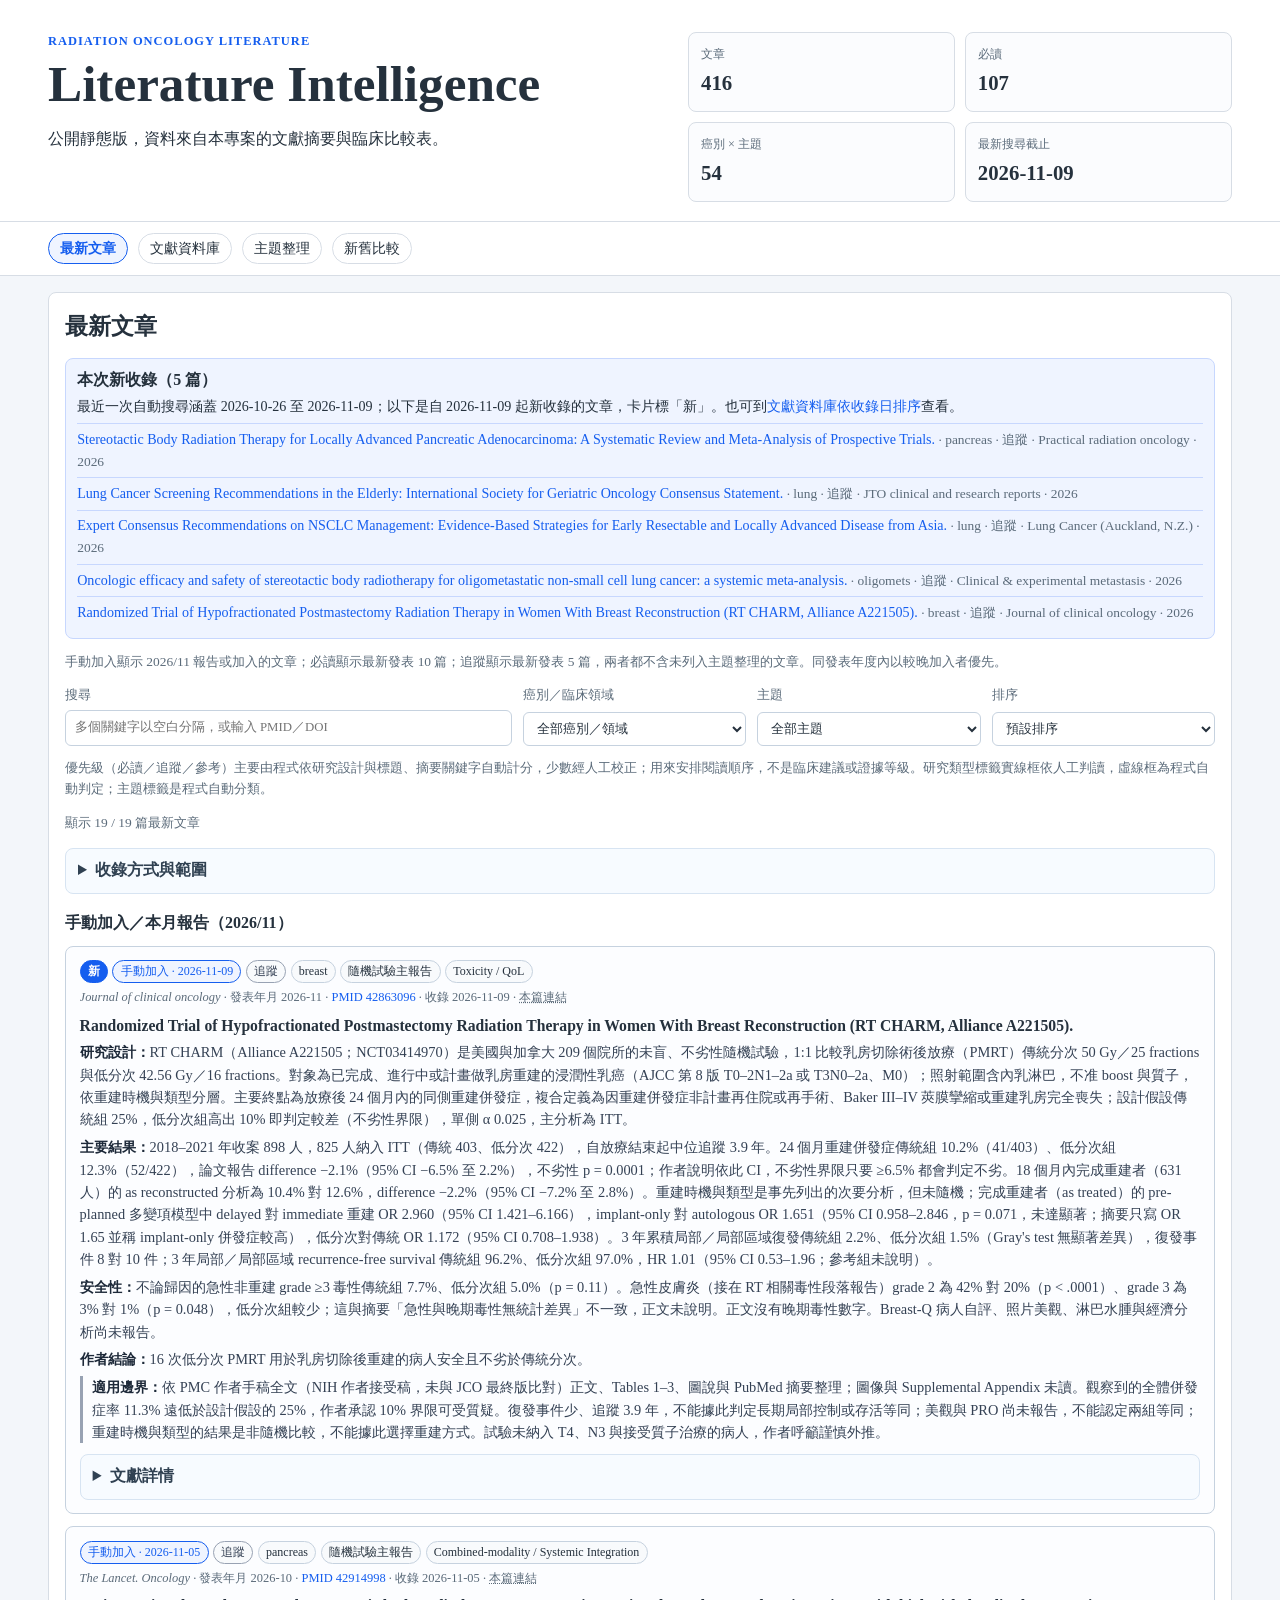
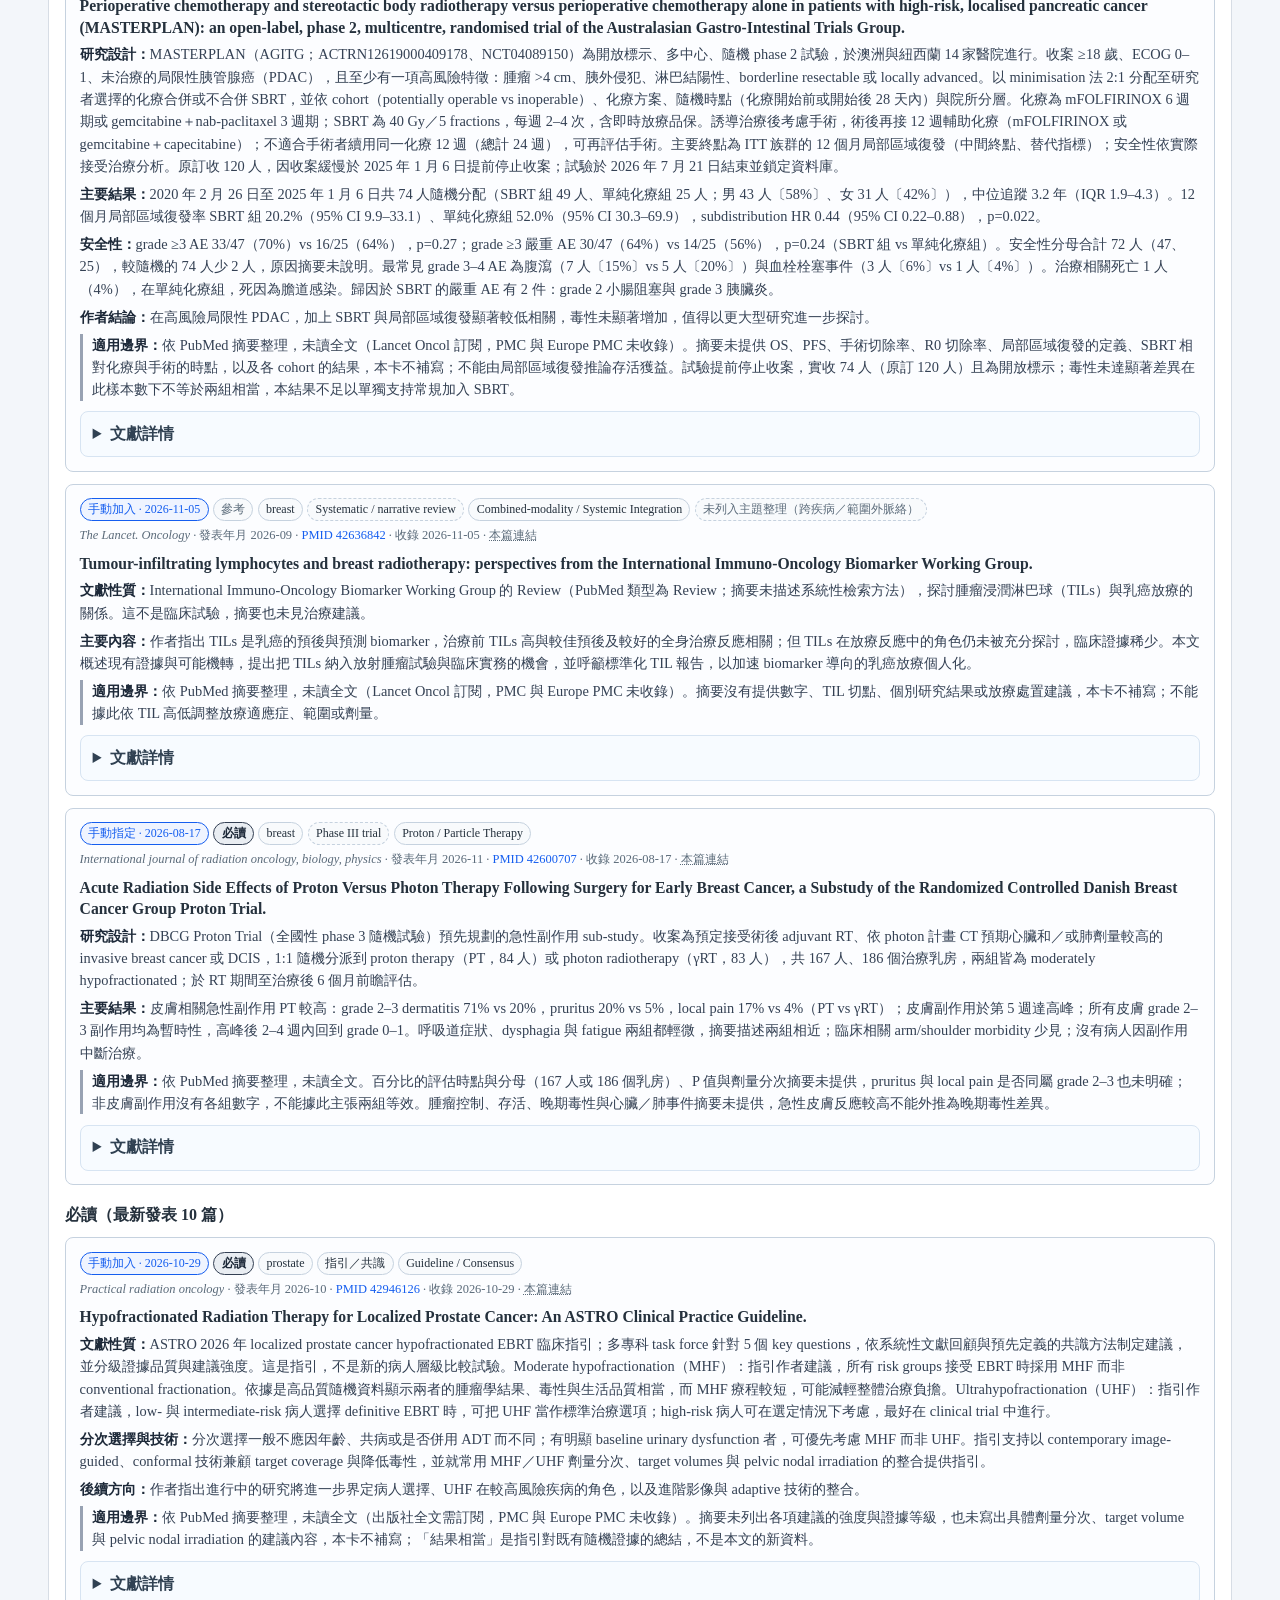
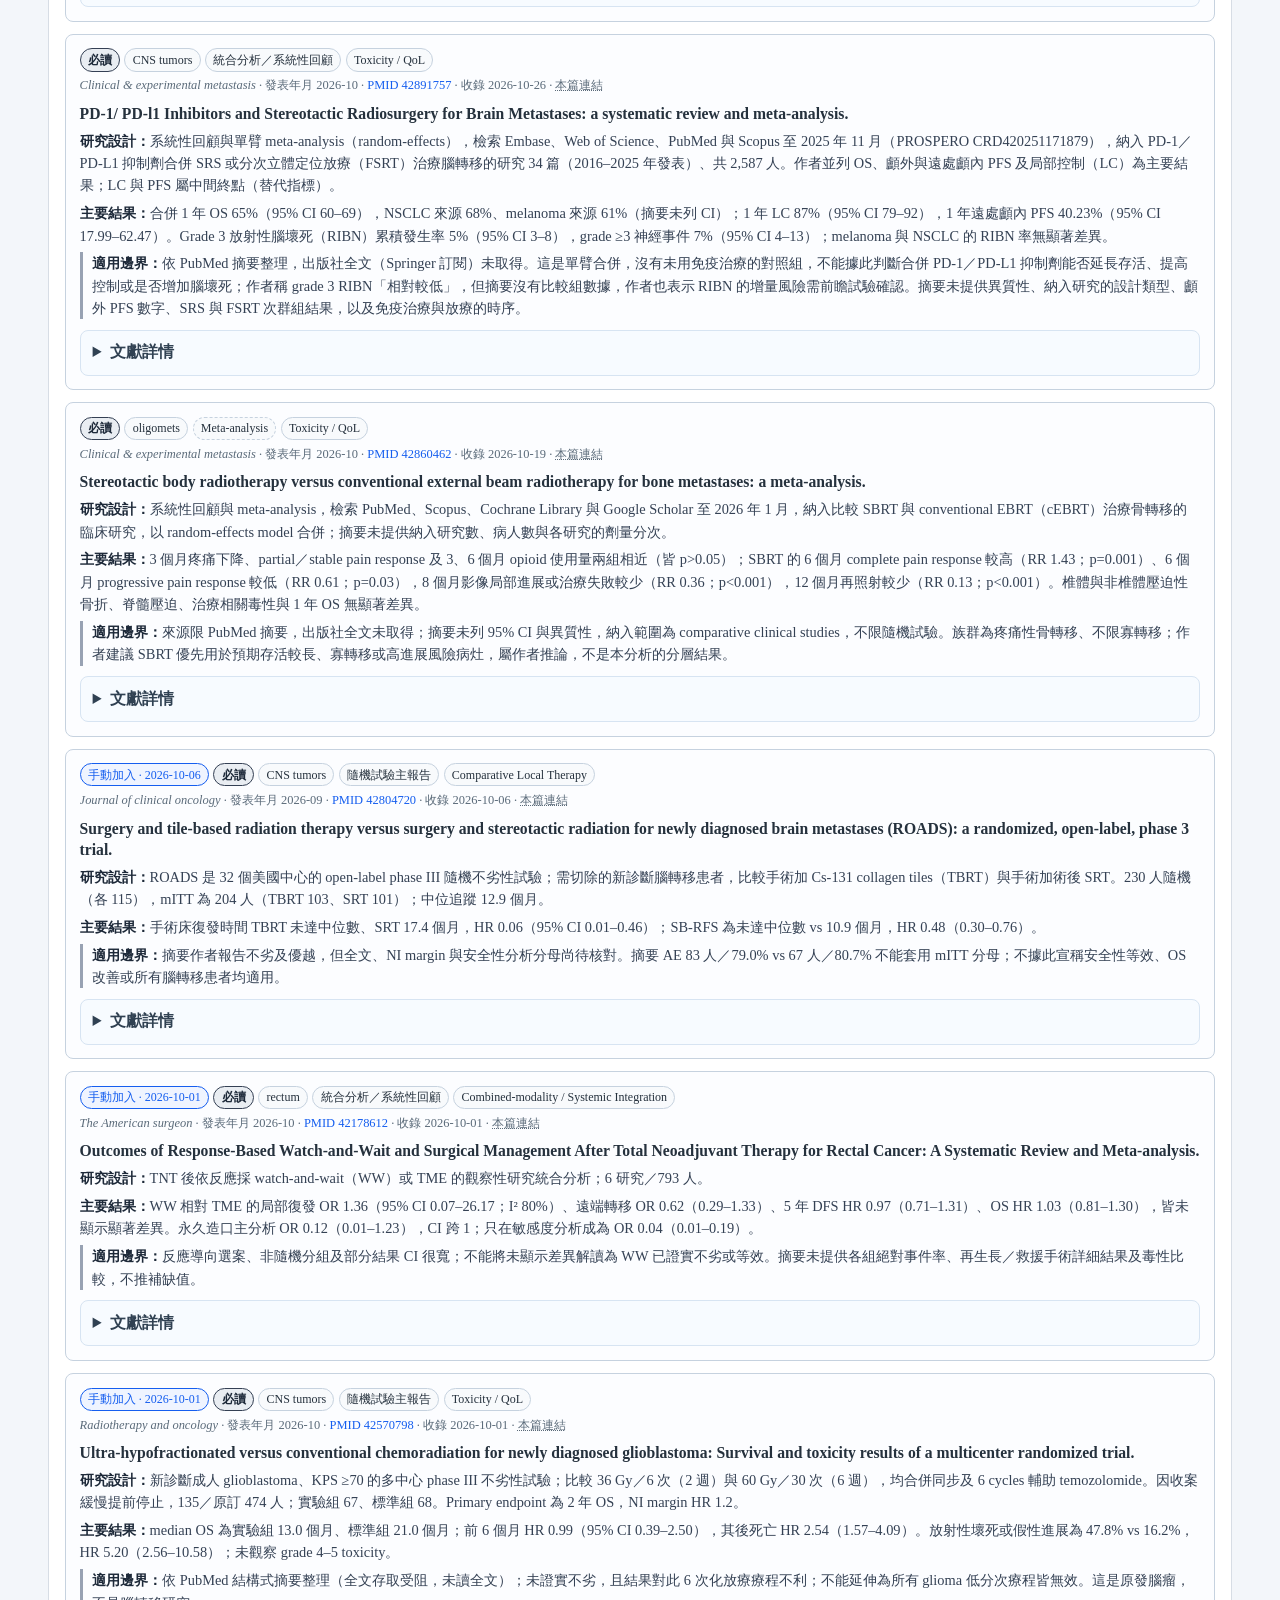
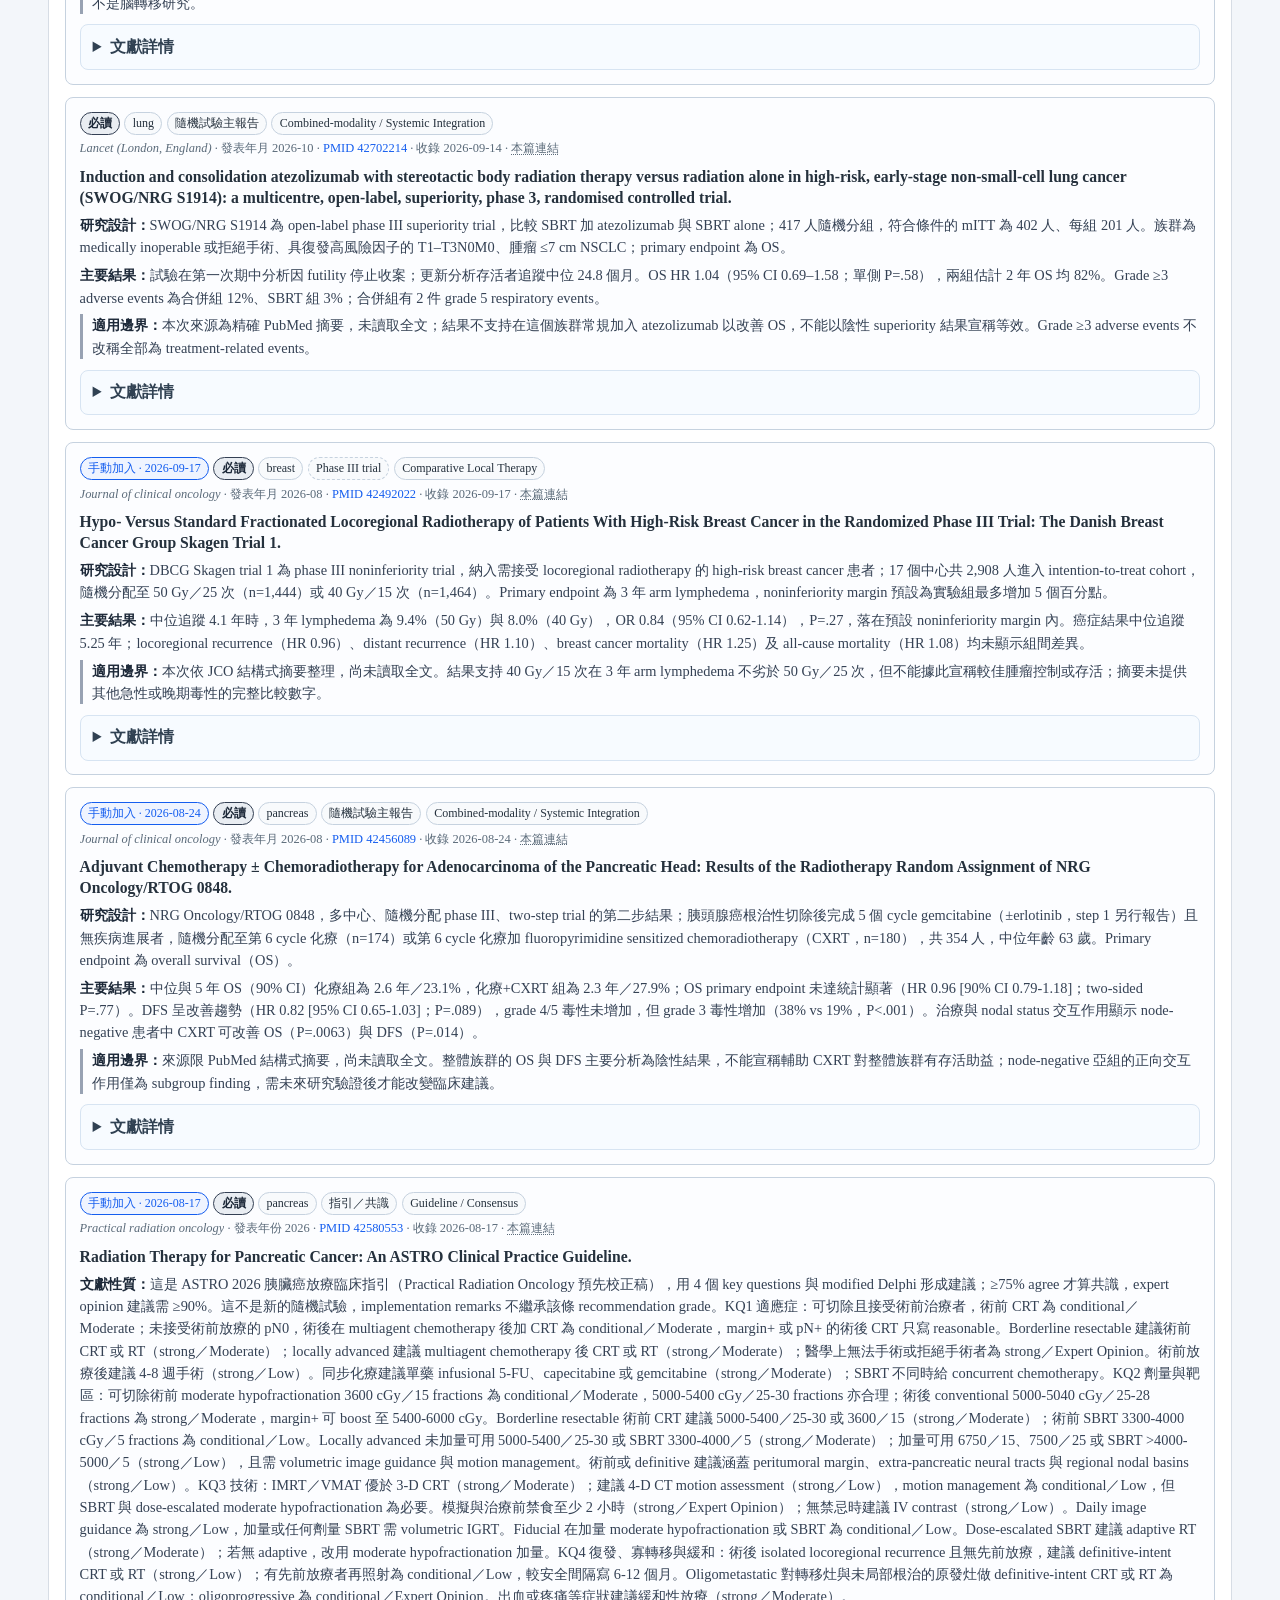
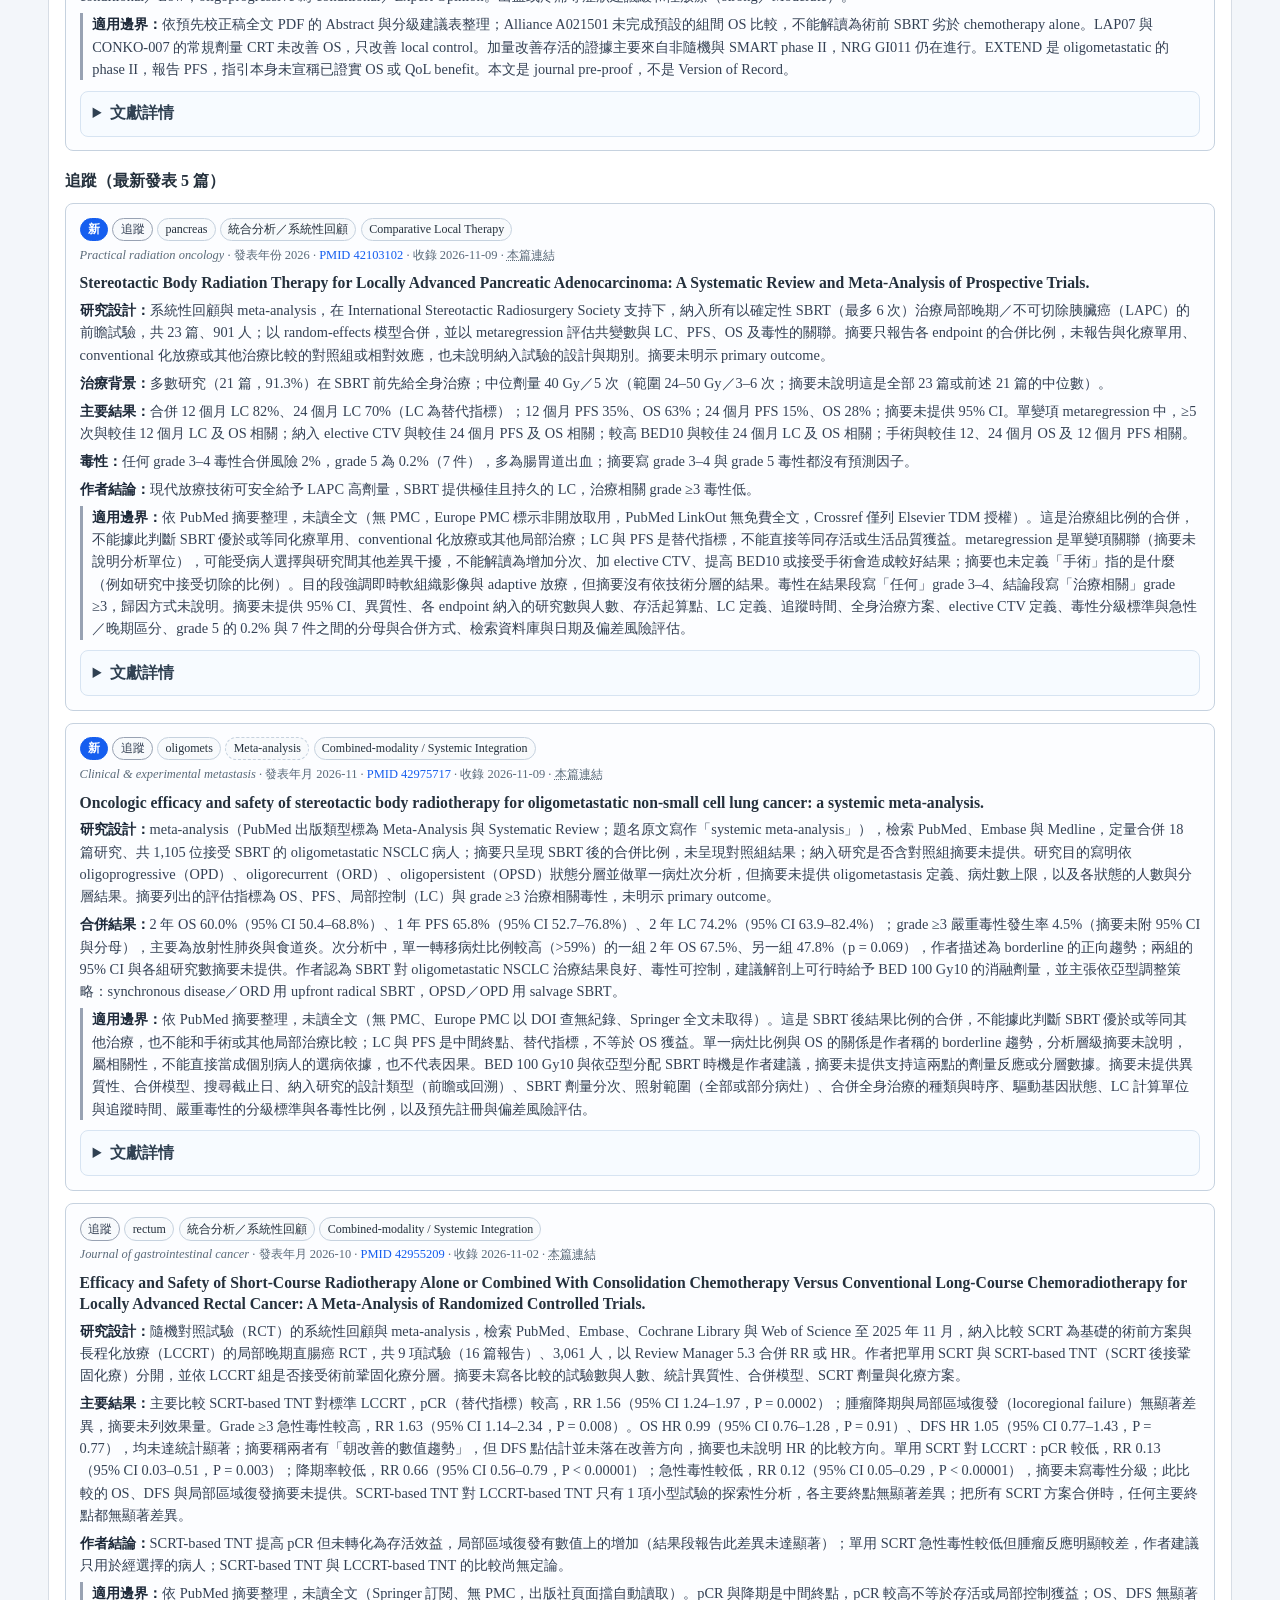
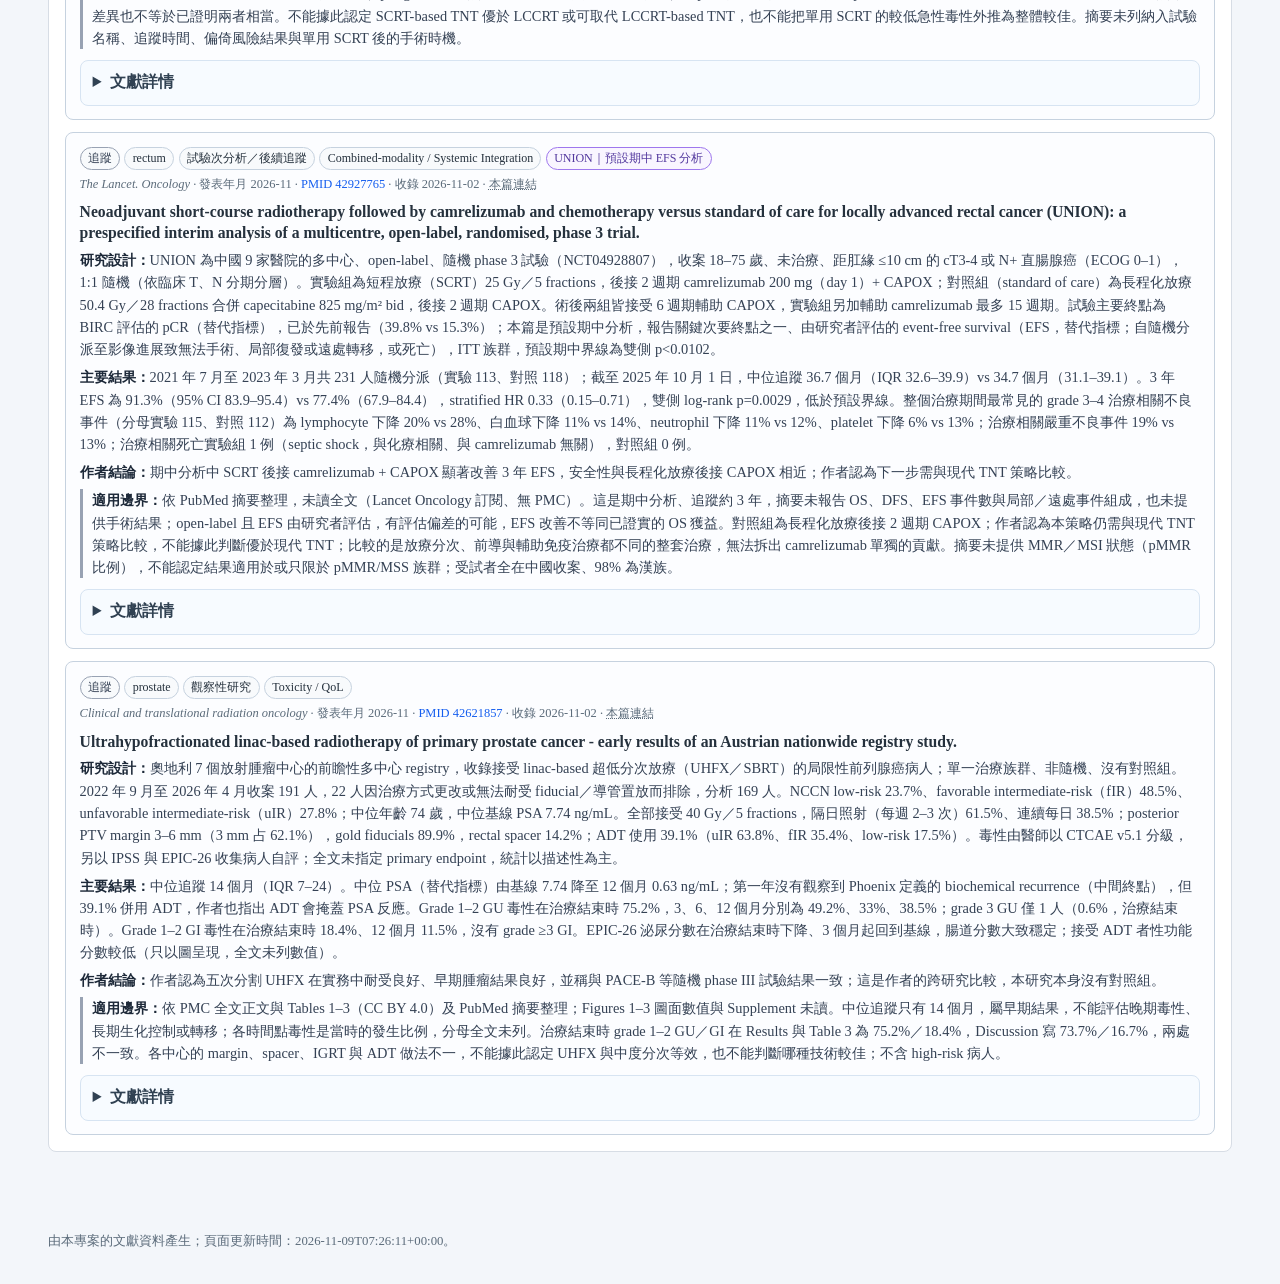
==== commit a6ec3719: "Publish literature static site 2026-11-09" ====
--- a/index.html
+++ b/index.html
@@ -5,7 +5,7 @@
   <meta name="viewport" content="width=device-width, initial-scale=1">
   <title>Literature Intelligence</title>
   <link rel="stylesheet" href="assets/site.css?v=154242693cce">
-  <script type="application/json" id="site-data">{"generatedAt": "2026-11-05T04:13:51+00:00", "latestDigestEnd": "2026-11-02", "articleCount": 411, "page": "latest"}</script>
+  <script type="application/json" id="site-data">{"generatedAt": "2026-11-09T07:26:11+00:00", "latestDigestEnd": "2026-11-09", "articleCount": 416, "page": "latest"}</script>
 </head>
 <body>
   <a class="skip-link" href="#main-content">跳至主要內容</a>
@@ -17,10 +17,10 @@
     </div>
     
     <dl class="metrics">
-      <div><dt>文章</dt><dd>411</dd></div>
+      <div><dt>文章</dt><dd>416</dd></div>
       <div><dt>必讀</dt><dd>107</dd></div>
       <div><dt>癌別 × 主題</dt><dd>54</dd></div>
-      <div><dt>最新搜尋截止</dt><dd>2026-11-02</dd></div>
+      <div><dt>最新搜尋截止</dt><dd>2026-11-09</dd></div>
     </dl>
     
   </header>
@@ -31,9 +31,9 @@
     
     <section class="panel">
       <h2>最新文章</h2>
-      <section class="latest-additions"><h3>本次新收錄（10 篇）</h3><p>最近一次自動搜尋涵蓋 2026-10-19 至 2026-11-02；以下是自 2026-11-02 起新收錄的文章，卡片標「新」。也可到<a href="database.html?sort=added">文獻資料庫依收錄日排序</a>查看。</p><ul class="new-additions"><li><a href="database.html#pmid-42955209">Efficacy and Safety of Short-Course Radiotherapy Alone or Combined With Consolidation Chemotherapy Versus Conventional Long-Course Chemoradiotherapy for Locally Advanced Rectal Cancer: A Meta-Analysis of Randomized Controlled Trials.</a><span class="muted"> · rectum · 追蹤 · Journal of gastrointestinal cancer · 2026</span></li><li><a href="database.html#pmid-42927765">Neoadjuvant short-course radiotherapy followed by camrelizumab and chemotherapy versus standard of care for locally advanced rectal cancer (UNION): a prespecified interim analysis of a multicentre, open-label, randomised, phase 3 trial.</a><span class="muted"> · rectum · 追蹤 · The Lancet. Oncology · 2026</span></li><li><a href="database.html#pmid-42621857">Ultrahypofractionated linac-based radiotherapy of primary prostate cancer - early results of an Austrian nationwide registry study.</a><span class="muted"> · prostate · 追蹤 · Clinical and translational radiation oncology · 2026</span></li><li><a href="database.html#pmid-42741462">Early adverse events and patient-reported outcomes after salvage radiotherapy following prostatectomy according to fractionation schedule: Interim analysis of the phase III URONCOR 06-24 trial.</a><span class="muted"> · prostate · 追蹤 · Clinical and translational radiation oncology · 2026</span></li><li><a href="database.html#pmid-42914998">Perioperative chemotherapy and stereotactic body radiotherapy versus perioperative chemotherapy alone in patients with high-risk, localised pancreatic cancer (MASTERPLAN): an open-label, phase 2, multicentre, randomised trial of the Australasian Gastro-Intestinal Trials Group.</a><span class="muted"> · pancreas · 追蹤 · The Lancet. Oncology · 2026</span></li><li><a href="database.html#pmid-42950173">KEYNOTE-867: A Phase III, Randomized, Double-Blind Study of Stereotactic Body Radiotherapy With Pembrolizumab for Unresected Stage I or II Non-Small Cell Lung Cancer.</a><span class="muted"> · lung · 追蹤 · Journal of clinical oncology · 2026</span></li><li><a href="database.html#pmid-42171981">Whole-brain radiotherapy with simultaneous integrated boost in treatment of patients with brain metastases: a systematic review and meta-analysis.</a><span class="muted"> · CNS tumors · 追蹤 · Clinical &amp; translational oncology · 2026</span></li><li><a href="database.html#pmid-42645788">Stereotactic body radiation therapy for hepatocellular carcinoma larger than 5 cm: a systematic review and meta-analysis.</a><span class="muted"> · HCC · 追蹤 · Japanese journal of radiology · 2026</span></li><li><a href="database.html#pmid-42930204">Integrated Radiobiotherapy: A State-Based Framework for Response-Adaptive Combination Oncology.</a><span class="muted"> · oligomets · 參考 · Current oncology (Toronto, Ont.) · 2026</span></li><li><a href="database.html#pmid-42636842">Tumour-infiltrating lymphocytes and breast radiotherapy: perspectives from the International Immuno-Oncology Biomarker Working Group.</a><span class="muted"> · breast · 參考 · The Lancet. Oncology · 2026</span></li></ul></section>
+      <section class="latest-additions"><h3>本次新收錄（5 篇）</h3><p>最近一次自動搜尋涵蓋 2026-10-26 至 2026-11-09；以下是自 2026-11-09 起新收錄的文章，卡片標「新」。也可到<a href="database.html?sort=added">文獻資料庫依收錄日排序</a>查看。</p><ul class="new-additions"><li><a href="database.html#pmid-42103102">Stereotactic Body Radiation Therapy for Locally Advanced Pancreatic Adenocarcinoma: A Systematic Review and Meta-Analysis of Prospective Trials.</a><span class="muted"> · pancreas · 追蹤 · Practical radiation oncology · 2026</span></li><li><a href="database.html#pmid-42990988">Lung Cancer Screening Recommendations in the Elderly: International Society for Geriatric Oncology Consensus Statement.</a><span class="muted"> · lung · 追蹤 · JTO clinical and research reports · 2026</span></li><li><a href="database.html#pmid-42991776">Expert Consensus Recommendations on NSCLC Management: Evidence-Based Strategies for Early Resectable and Locally Advanced Disease from Asia.</a><span class="muted"> · lung · 追蹤 · Lung Cancer (Auckland, N.Z.) · 2026</span></li><li><a href="database.html#pmid-42975717">Oncologic efficacy and safety of stereotactic body radiotherapy for oligometastatic non-small cell lung cancer: a systemic meta-analysis.</a><span class="muted"> · oligomets · 追蹤 · Clinical &amp; experimental metastasis · 2026</span></li><li><a href="database.html#pmid-42863096">Randomized Trial of Hypofractionated Postmastectomy Radiation Therapy in Women With Breast Reconstruction (RT CHARM, Alliance A221505).</a><span class="muted"> · breast · 追蹤 · Journal of clinical oncology · 2026</span></li></ul></section>
       <p class="caption">手動加入顯示 2026/11 報告或加入的文章；必讀顯示最新發表 10 篇；追蹤顯示最新發表 5 篇，兩者都不含未列入主題整理的文章。同發表年度內以較晚加入者優先。</p>
-      <button type="button" class="filter-toggle" aria-expanded="false" aria-controls="filterControls">篩選與排序</button><div id="filterControls" class="filters filter-panel" data-filter-target="#latestArticles" data-filter-items=".filter-item"><label>搜尋 <input id="searchBox" class="filter-search" type="search" placeholder="多個關鍵字以空白分隔，或輸入 PMID／DOI"></label><label>癌別／臨床領域 <select id="cancerFilter" class="filter-cancer"><option value="">全部癌別／領域</option><option value="CNS tumors">CNS tumors</option><option value="HCC">HCC</option><option value="breast">breast</option><option value="esophageal">esophageal</option><option value="head and neck">head and neck</option><option value="lung">lung</option><option value="oligomets">oligomets</option><option value="pancreas">pancreas</option><option value="prostate">prostate</option><option value="rectum">rectum</option></select></label><label>主題 <select id="themeFilter" class="filter-theme"><option value="">全部主題</option><option value="Combined-modality / Systemic Integration">Combined-modality / Systemic Integration</option><option value="Comparative Local Therapy">Comparative Local Therapy</option><option value="Evidence Synthesis / Review">Evidence Synthesis / Review</option><option value="Guideline / Consensus">Guideline / Consensus</option><option value="Oligometastatic Local Therapy">Oligometastatic Local Therapy</option><option value="Other Key Studies">Other Key Studies</option><option value="Proton / Particle Therapy">Proton / Particle Therapy</option><option value="Technique / Planning / Imaging">Technique / Planning / Imaging</option><option value="Toxicity / QoL">Toxicity / QoL</option></select></label><label>排序 <select id="sortOrder" class="filter-sort"><option value="">預設排序</option><option value="published">發表年月（新到舊）</option><option value="added">收錄日（新到舊）</option><option value="priority">優先級（必讀優先）</option></select></label></div><p class="caption filter-note">優先級（必讀／追蹤／參考）主要由程式依研究設計與標題、摘要關鍵字自動計分，少數經人工校正；用來安排閱讀順序，不是臨床建議或證據等級。研究類型標籤實線框依人工判讀，虛線框為程式自動判定；主題標籤是程式自動分類。</p><p class="caption" role="status" aria-live="polite" aria-atomic="true">顯示 <span id="visibleCount" class="visible-count">18</span> / 18 篇最新文章</p><p id="emptyState" class="muted hidden">沒有符合目前篩選條件的項目。</p>
+      <button type="button" class="filter-toggle" aria-expanded="false" aria-controls="filterControls">篩選與排序</button><div id="filterControls" class="filters filter-panel" data-filter-target="#latestArticles" data-filter-items=".filter-item"><label>搜尋 <input id="searchBox" class="filter-search" type="search" placeholder="多個關鍵字以空白分隔，或輸入 PMID／DOI"></label><label>癌別／臨床領域 <select id="cancerFilter" class="filter-cancer"><option value="">全部癌別／領域</option><option value="CNS tumors">CNS tumors</option><option value="HCC">HCC</option><option value="breast">breast</option><option value="esophageal">esophageal</option><option value="head and neck">head and neck</option><option value="lung">lung</option><option value="oligomets">oligomets</option><option value="pancreas">pancreas</option><option value="prostate">prostate</option><option value="rectum">rectum</option></select></label><label>主題 <select id="themeFilter" class="filter-theme"><option value="">全部主題</option><option value="Combined-modality / Systemic Integration">Combined-modality / Systemic Integration</option><option value="Comparative Local Therapy">Comparative Local Therapy</option><option value="Evidence Synthesis / Review">Evidence Synthesis / Review</option><option value="Guideline / Consensus">Guideline / Consensus</option><option value="Oligometastatic Local Therapy">Oligometastatic Local Therapy</option><option value="Other Key Studies">Other Key Studies</option><option value="Proton / Particle Therapy">Proton / Particle Therapy</option><option value="Technique / Planning / Imaging">Technique / Planning / Imaging</option><option value="Toxicity / QoL">Toxicity / QoL</option></select></label><label>排序 <select id="sortOrder" class="filter-sort"><option value="">預設排序</option><option value="published">發表年月（新到舊）</option><option value="added">收錄日（新到舊）</option><option value="priority">優先級（必讀優先）</option></select></label></div><p class="caption filter-note">優先級（必讀／追蹤／參考）主要由程式依研究設計與標題、摘要關鍵字自動計分，少數經人工校正；用來安排閱讀順序，不是臨床建議或證據等級。研究類型標籤實線框依人工判讀，虛線框為程式自動判定；主題標籤是程式自動分類。</p><p class="caption" role="status" aria-live="polite" aria-atomic="true">顯示 <span id="visibleCount" class="visible-count">19</span> / 19 篇最新文章</p><p id="emptyState" class="muted hidden">沒有符合目前篩選條件的項目。</p>
       
 <details class="scope-note">
   <summary>收錄方式與範圍</summary>
@@ -44,12 +44,12 @@
   </div>
 </details>
 
-      <div id="latestArticles" class="sectioned-list"><section class="filter-section"><h3>手動加入／本月報告（2026/11）</h3><div class="article-list compact"><article class="article-card filter-item" id="pmid-42914998" data-cancer="pancreas" data-theme="Combined-modality / Systemic Integration" data-priority="monitor" data-study="隨機試驗主報告" data-manual="1" data-search="perioperative chemotherapy and stereotactic body radiotherapy versus perioperative chemotherapy alone in patients with high-risk, localised pancreatic cancer (masterplan): an open-label, phase 2, multicentre, randomised trial of the australasian gastro-intestinal trials group. background: pancreatic ductal adenocarcinoma (pdac) has poor outcomes and high rates of locoregional recurrence. masterplan evaluated whether stereotactic body radiotherapy (sbrt) reduced locoregional recurrence in patients with high-risk, localised pdac. findings: between feb 26, 2020, and jan 6, 2025, 74 participants (43 [58%] male, 31 [42%] female) were randomly assigned to chemotherapy and sbrt (n=49) or chemotherapy alone (n=25). after a median follow-up of 3·2 years (iqr 1·9-4·3), 12-month locoregional recurrence was 20·2% (95% ci 9·9-33·1) in the sbrt group and 52·0% (30·3-69·9) in the chemotherapy alone group (subdistribution hazard ratio 0·44 [95% ci 0·22-0·88]; p=0·022). 研究設計：masterplan（agitg；actrn12619000409178、nct04089150）為開放標示、多中心、隨機 phase 2 試驗，於澳洲與紐西蘭 14 家醫院進行。收案 ≥18 歲、ecog 0–1、未治療的局限性胰管腺癌（pdac），且至少有一項高風險特徵：腫瘤 &gt;4 cm、胰外侵犯、淋巴結陽性、borderline resectable 或 locally advanced。以 minimisation 法 2:1 分配至研究者選擇的化療合併或不合併 sbrt，並依 cohort（potentially operable vs inoperable）、化療方案、隨機時點（化療開始前或開始後 28 天內）與院所分層。化療為 mfolfirinox 6 週期或 gemcitabine＋nab-paclitaxel 3 週期；sbrt 為 40 gy／5 fractions，每週 2–4 次，含即時放療品保。誘導治療後考慮手術，術後再接 12 週輔助化療（mfolfirinox 或 gemcitabine＋capecitabine）；不適合手術者續用同一化療 12 週（總計 24 週），可再評估手術。主要終點為 itt 族群的 12 個月局部區域復發（中間終點、替代指標）；安全性依實際接受治療分析。原訂收 120 人，因收案緩慢於 2025 年 1 月 6 日提前停止收案；試驗於 2026 年 7 月 21 日結束並鎖定資料庫。主要結果：2020 年 2 月 26 日至 2025 年 1 月 6 日共 74 人隨機分配（sbrt 組 49 人、單純化療組 25 人；男 43 人〔58%〕、女 31 人〔42%〕），中位追蹤 3.2 年（iqr 1.9–4.3）。12 個月局部區域復發率 sbrt 組 20.2%（95% ci 9.9–33.1）、單純化療組 52.0%（95% ci 30.3–69.9），subdistribution hr 0.44（95% ci 0.22–0.88），p=0.022。安全性：grade ≥3 ae 33/47（70%）vs 16/25（64%），p=0.27；grade ≥3 嚴重 ae 30/47（64%）vs 14/25（56%），p=0.24（sbrt 組 vs 單純化療組）。安全性分母合計 72 人（47、25），較隨機的 74 人少 2 人，原因摘要未說明。最常見 grade 3–4 ae 為腹瀉（7 人〔15%〕vs 5 人〔20%〕）與血栓栓塞事件（3 人〔6%〕vs 1 人〔4%〕）。治療相關死亡 1 人（4%），在單純化療組，死因為膽道感染。歸因於 sbrt 的嚴重 ae 有 2 件：grade 2 小腸阻塞與 grade 3 胰臟炎。作者結論：在高風險局限性 pdac，加上 sbrt 與局部區域復發顯著較低相關，毒性未顯著增加，值得以更大型研究進一步探討。適用邊界：依 pubmed 摘要整理，未讀全文（lancet oncol 訂閱，pmc 與 europe pmc 未收錄）。摘要未提供 os、pfs、手術切除率、r0 切除率、局部區域復發的定義、sbrt 相對化療與手術的時點，以及各 cohort 的結果，本卡不補寫；不能由局部區域復發推論存活獲益。試驗提前停止收案，實收 74 人（原訂 120 人）且為開放標示；毒性未達顯著差異在此樣本數下不等於兩組相當，本結果不足以單獨支持常規加入 sbrt。 pancreas combined-modality / systemic integration 隨機試驗主報告 monitor 追蹤  the lancet. oncology oar a 42914998 10.1016/s1470-2045(26)00532-2" data-pmid="42914998" data-doi="10.1016/s1470-2045(26)00532-2" data-published="2026-10" data-added="2026-11-05" data-rank="1"><div class="article-meta"><span class="tag tag-new">新</span> <span class="tag tag-manual">手動加入 · 2026-11-05</span> <span class="tag tag-monitor">追蹤</span> <span class="tag">pancreas</span> <span class="tag">隨機試驗主報告</span> <span class="tag">Combined-modality / Systemic Integration</span></div><div class="article-source"><span class="meta-journal" title="The Lancet. Oncology">The Lancet. Oncology</span> · <span>發表年月 2026-10</span> · <span><a href="https://pubmed.ncbi.nlm.nih.gov/42914998/">PMID 42914998</a></span> · <span>收錄 2026-11-05</span> · <a class="permalink" href="database.html#pmid-42914998">本篇連結</a></div><h3>Perioperative chemotherapy and stereotactic body radiotherapy versus perioperative chemotherapy alone in patients with high-risk, localised pancreatic cancer (MASTERPLAN): an open-label, phase 2, multicentre, randomised trial of the Australasian Gastro-Intestinal Trials Group.</h3><div class="article-summary"><p><strong>研究設計：</strong>MASTERPLAN（AGITG；ACTRN12619000409178、NCT04089150）為開放標示、多中心、隨機 phase 2 試驗，於澳洲與紐西蘭 14 家醫院進行。收案 ≥18 歲、ECOG 0–1、未治療的局限性胰管腺癌（PDAC），且至少有一項高風險特徵：腫瘤 &gt;4 cm、胰外侵犯、淋巴結陽性、borderline resectable 或 locally advanced。以 minimisation 法 2:1 分配至研究者選擇的化療合併或不合併 SBRT，並依 cohort（potentially operable vs inoperable）、化療方案、隨機時點（化療開始前或開始後 28 天內）與院所分層。化療為 mFOLFIRINOX 6 週期或 gemcitabine＋nab-paclitaxel 3 週期；SBRT 為 40 Gy／5 fractions，每週 2–4 次，含即時放療品保。誘導治療後考慮手術，術後再接 12 週輔助化療（mFOLFIRINOX 或 gemcitabine＋capecitabine）；不適合手術者續用同一化療 12 週（總計 24 週），可再評估手術。主要終點為 ITT 族群的 12 個月局部區域復發（中間終點、替代指標）；安全性依實際接受治療分析。原訂收 120 人，因收案緩慢於 2025 年 1 月 6 日提前停止收案；試驗於 2026 年 7 月 21 日結束並鎖定資料庫。</p><p><strong>主要結果：</strong>2020 年 2 月 26 日至 2025 年 1 月 6 日共 74 人隨機分配（SBRT 組 49 人、單純化療組 25 人；男 43 人〔58%〕、女 31 人〔42%〕），中位追蹤 3.2 年（IQR 1.9–4.3）。12 個月局部區域復發率 SBRT 組 20.2%（95% CI 9.9–33.1）、單純化療組 52.0%（95% CI 30.3–69.9），subdistribution HR 0.44（95% CI 0.22–0.88），p=0.022。</p><p><strong>安全性：</strong>grade ≥3 AE 33/47（70%）vs 16/25（64%），p=0.27；grade ≥3 嚴重 AE 30/47（64%）vs 14/25（56%），p=0.24（SBRT 組 vs 單純化療組）。安全性分母合計 72 人（47、25），較隨機的 74 人少 2 人，原因摘要未說明。最常見 grade 3–4 AE 為腹瀉（7 人〔15%〕vs 5 人〔20%〕）與血栓栓塞事件（3 人〔6%〕vs 1 人〔4%〕）。治療相關死亡 1 人（4%），在單純化療組，死因為膽道感染。歸因於 SBRT 的嚴重 AE 有 2 件：grade 2 小腸阻塞與 grade 3 胰臟炎。</p><p><strong>作者結論：</strong>在高風險局限性 PDAC，加上 SBRT 與局部區域復發顯著較低相關，毒性未顯著增加，值得以更大型研究進一步探討。</p><p class="summary-boundary"><strong>適用邊界：</strong>依 PubMed 摘要整理，未讀全文（Lancet Oncol 訂閱，PMC 與 Europe PMC 未收錄）。摘要未提供 OS、PFS、手術切除率、R0 切除率、局部區域復發的定義、SBRT 相對化療與手術的時點，以及各 cohort 的結果，本卡不補寫；不能由局部區域復發推論存活獲益。試驗提前停止收案，實收 74 人（原訂 120 人）且為開放標示；毒性未達顯著差異在此樣本數下不等於兩組相當，本結果不足以單獨支持常規加入 SBRT。</p></div><details><summary>文獻詳情</summary><div class="detail-panel"><div class="clinical-block"><h4>臨床比較表</h4><h5>收案對象</h5><div class="table-wrap"><table class="clinical-population-table"><caption class="visually-hidden">臨床比較表收案對象</caption><thead><tr><th>整體收案對象</th></tr></thead><tbody><tr><td>74人2:1隨機（化療＋SBRT 49、單純化療 25）。≥18歲、ECOG 0–1、未治療局限性PDAC，至少一項高風險特徵（腫瘤&gt;4 cm、胰外侵犯、淋巴結陽性、borderline resectable或locally advanced）。澳紐14家醫院，2020-02-26至2025-01-06收案；原訂120人，因收案緩慢提前停止收案。中位追蹤3.2年（IQR 1.9–4.3）。</td></tr></tbody></table></div><h5>Arm 比較</h5><div class="table-wrap"><table class="clinical-table"><caption class="visually-hidden">臨床治療組比較</caption><thead><tr><th>比較項目</th><th>Arm 1 / 對照</th><th>Arm 2 / 實驗</th><th>補充重點</th></tr></thead><tbody><tr><td data-label="比較項目">治療</td><td data-label="Arm 1 / 對照">研究者選擇化療：mFOLFIRINOX 6週期或gemcitabine＋nab-paclitaxel 3週期。</td><td data-label="Arm 2 / 實驗">相同化療＋SBRT 40 Gy／5 fractions（每週2–4次，含即時放療品保）。</td><td data-label="補充重點">誘導後考慮手術，術後再接12週輔助化療；不適合手術者續用同一化療12週（總計24週）。SBRT相對化療與手術的時點摘要未提供。</td></tr><tr><td data-label="比較項目">12個月局部區域復發（主要終點，ITT，替代指標）</td><td data-label="Arm 1 / 對照">52.0%（95% CI 30.3–69.9）。</td><td data-label="Arm 2 / 實驗">20.2%（95% CI 9.9–33.1）。</td><td data-label="補充重點">Subdistribution HR 0.44（95% CI 0.22–0.88），p=0.022。局部區域復發定義摘要未提供。</td></tr><tr><td data-label="比較項目">OS／PFS</td><td data-label="Arm 1 / 對照">摘要未提供。</td><td data-label="Arm 2 / 實驗">摘要未提供。</td><td data-label="補充重點">不能由局部區域復發推論存活影響。</td></tr><tr><td data-label="比較項目">手術切除率／R0切除率</td><td data-label="Arm 1 / 對照">摘要未提供。</td><td data-label="Arm 2 / 實驗">摘要未提供。</td><td data-label="補充重點">無法判斷SBRT對可切除性的影響。</td></tr><tr><td data-label="比較項目">Grade ≥3 AE</td><td data-label="Arm 1 / 對照">16/25（64%）。</td><td data-label="Arm 2 / 實驗">33/47（70%）。</td><td data-label="補充重點">p=0.27；安全性依實際接受治療分析，分母合計72人（隨機74人），差2人的原因摘要未說明。小樣本下未達顯著不等於兩組相當。</td></tr><tr><td data-label="比較項目">Grade ≥3嚴重AE</td><td data-label="Arm 1 / 對照">14/25（56%）。</td><td data-label="Arm 2 / 實驗">30/47（64%）。</td><td data-label="補充重點">p=0.24。</td></tr><tr><td data-label="比較項目">最常見grade 3–4 AE</td><td data-label="Arm 1 / 對照">腹瀉5人（20%）；血栓栓塞事件1人（4%）。</td><td data-label="Arm 2 / 實驗">腹瀉7人（15%）；血栓栓塞事件3人（6%）。</td><td data-label="補充重點">其他個別毒性摘要未提供。</td></tr><tr><td data-label="比較項目">治療相關死亡</td><td data-label="Arm 1 / 對照">1人（4%），膽道感染。</td><td data-label="Arm 2 / 實驗">摘要未報告。</td><td data-label="補充重點">摘要只描述單純化療組這1例。</td></tr><tr><td data-label="比較項目">歸因於SBRT的嚴重AE</td><td data-label="Arm 1 / 對照">不適用。</td><td data-label="Arm 2 / 實驗">2件：grade 2小腸阻塞、grade 3胰臟炎。</td><td data-label="補充重點">晚期毒性追蹤時間摘要未提供。</td></tr></tbody></table></div><p class="caption">依PubMed摘要整理，未讀全文（Lancet Oncol訂閱，PMC與Europe PMC未收錄）。OS、PFS、手術切除率、R0切除率、局部區域復發定義、SBRT時點與cohort別結果摘要未提供，不推算。開放標示、提前停止收案的phase 2試驗；主要終點為替代指標。</p></div><div class="article-links"><a href="https://pubmed.ncbi.nlm.nih.gov/42914998/">PubMed</a><a href="https://doi.org/10.1016/S1470-2045(26)00532-2">DOI</a><a href="https://www.sciencedirect.com/science/article/pii/S1470204526005322">Publisher</a></div><h4>文獻資訊</h4><div class="table-wrap"><table class="article-info-table"><caption class="visually-hidden">文獻資訊</caption><thead><tr><th>欄位</th><th>內容</th></tr></thead><tbody><tr><td>發表時間</td><td>2026-10</td></tr><tr><td>加入方式</td><td>手動加入（2026-11-05；使用者指定十一月份住院醫師雜誌研討會文獻，11/5 場；感謝羅主任提供 paper；報告者：PGY 醫師）</td></tr><tr><td>期刊</td><td>The Lancet. Oncology</td></tr><tr><td>PMID/DOI</td><td>PMID 42914998</td></tr><tr><td>PubMed 列出的全文來源</td><td>PubMed LinkOut 未列免費全文來源（快照日期 2026-11-05）。</td></tr></tbody></table></div></div></details></article><article class="article-card filter-item" id="pmid-42636842" data-cancer="breast" data-theme="Combined-modality / Systemic Integration" data-priority="archive" data-study="Systematic / narrative review" data-manual="1" data-search="tumour-infiltrating lymphocytes and breast radiotherapy: perspectives from the international immuno-oncology biomarker working group. tumour-infiltrating lymphocytes (tils) are prognostic and predictive biomarkers in breast cancer. high pre-treatment tils are associated with a favourable prognosis and improved response to systemic therapies. however, the role of tils in mediating response to radiotherapy in breast cancer remains underexplored, with scarce clinical evidence to date. in this review, we present an overview of current evidence and potential mechanisms, highlight opportunities for integrating tils into radiation oncology trials and clinical practice, and call for standardised til reporting to accelerate biomarker-driven individualisation of radiotherapy in breast cancer. 文獻性質：international immuno-oncology biomarker working group 的 review（pubmed 類型為 review；摘要未描述系統性檢索方法），探討腫瘤浸潤淋巴球（tils）與乳癌放療的關係。這不是臨床試驗，摘要也未見治療建議。主要內容：作者指出 tils 是乳癌的預後與預測 biomarker，治療前 tils 高與較佳預後及較好的全身治療反應相關；但 tils 在放療反應中的角色仍未被充分探討，臨床證據稀少。本文概述現有證據與可能機轉，提出把 tils 納入放射腫瘤試驗與臨床實務的機會，並呼籲標準化 til 報告，以加速 biomarker 導向的乳癌放療個人化。適用邊界：依 pubmed 摘要整理，未讀全文（lancet oncol 訂閱，pmc 與 europe pmc 未收錄）。摘要沒有提供數字、til 切點、個別研究結果或放療處置建議，本卡不補寫；不能據此依 til 高低調整放療適應症、範圍或劑量。 breast combined-modality / systemic integration systematic / narrative review archive 參考  the lancet. oncology gunster jlb 42636842 10.1016/s1470-2045(26)00255-x" data-pmid="42636842" data-doi="10.1016/s1470-2045(26)00255-x" data-published="2026-09" data-added="2026-11-05" data-rank="2"><div class="article-meta"><span class="tag tag-new">新</span> <span class="tag tag-manual">手動加入 · 2026-11-05</span> <span class="tag tag-muted">參考</span> <span class="tag">breast</span> <span class="tag tag-auto" title="程式依標題與摘要自動判定">Systematic / narrative review</span> <span class="tag">Combined-modality / Systemic Integration</span> <span class="tag tag-scope">未列入主題整理（跨疾病／範圍外脈絡）</span></div><div class="article-source"><span class="meta-journal" title="The Lancet. Oncology">The Lancet. Oncology</span> · <span>發表年月 2026-09</span> · <span><a href="https://pubmed.ncbi.nlm.nih.gov/42636842/">PMID 42636842</a></span> · <span>收錄 2026-11-05</span> · <a class="permalink" href="database.html#pmid-42636842">本篇連結</a></div><h3>Tumour-infiltrating lymphocytes and breast radiotherapy: perspectives from the International Immuno-Oncology Biomarker Working Group.</h3><div class="article-summary"><p><strong>文獻性質：</strong>International Immuno-Oncology Biomarker Working Group 的 Review（PubMed 類型為 Review；摘要未描述系統性檢索方法），探討腫瘤浸潤淋巴球（TILs）與乳癌放療的關係。這不是臨床試驗，摘要也未見治療建議。</p><p><strong>主要內容：</strong>作者指出 TILs 是乳癌的預後與預測 biomarker，治療前 TILs 高與較佳預後及較好的全身治療反應相關；但 TILs 在放療反應中的角色仍未被充分探討，臨床證據稀少。本文概述現有證據與可能機轉，提出把 TILs 納入放射腫瘤試驗與臨床實務的機會，並呼籲標準化 TIL 報告，以加速 biomarker 導向的乳癌放療個人化。</p><p class="summary-boundary"><strong>適用邊界：</strong>依 PubMed 摘要整理，未讀全文（Lancet Oncol 訂閱，PMC 與 Europe PMC 未收錄）。摘要沒有提供數字、TIL 切點、個別研究結果或放療處置建議，本卡不補寫；不能據此依 TIL 高低調整放療適應症、範圍或劑量。</p></div><details><summary>文獻詳情</summary><div class="detail-panel"><div class="article-links"><a href="https://pubmed.ncbi.nlm.nih.gov/42636842/">PubMed</a><a href="https://doi.org/10.1016/S1470-2045(26)00255-X">DOI</a><a href="https://www.sciencedirect.com/science/article/pii/S147020452600255X">Publisher</a></div><h4>文獻資訊</h4><div class="table-wrap"><table class="article-info-table"><caption class="visually-hidden">文獻資訊</caption><thead><tr><th>欄位</th><th>內容</th></tr></thead><tbody><tr><td>發表時間</td><td>2026-09</td></tr><tr><td>加入方式</td><td>手動加入（2026-11-05；使用者指定十一月份住院醫師雜誌研討會文獻，11/19 場；報告者：PGY 醫師）</td></tr><tr><td>期刊</td><td>The Lancet. Oncology</td></tr><tr><td>PMID/DOI</td><td>PMID 42636842</td></tr><tr><td>PubMed 列出的全文來源</td><td>PubMed LinkOut 未列免費全文來源（快照日期 2026-11-05）。</td></tr></tbody></table></div><p class="muted">這篇目前沒有可呈現的臨床比較表。</p></div></details></article><article class="article-card filter-item" id="pmid-42600707" data-cancer="breast" data-theme="Proton / Particle Therapy" data-priority="must read" data-study="Phase III trial" data-manual="1" data-search="acute radiation side effects of proton versus photon therapy following surgery for early breast cancer, a substudy of the randomized controlled danish breast cancer group proton trial. - 本研究為 dbcg proton trial 預先規劃的 phase iii 隨機對照次研究，167 位早期乳癌或 dcis 患者以 1:1 接受中度低分次 proton therapy（pt）或 photon radiotherapy（γrt）。 - 主要評估治療期間至治療後 6 個月的急性副作用，包括皮膚毒性、呼吸症狀、吞嚥困難、疲倦及手臂／肩部症狀。 - 第 5 週皮膚毒性最明顯；pt 的 grade 2–3 dermatitis 顯著較多（71% vs 20%），搔癢（20% vs 5%）及局部疼痛（17% vs 4%）亦較高，但均於 2–4 週內降至 grade 0–1。 - 非皮膚副作用兩組相近且多屬輕微，無患者因毒性中止治療；pt 整體可行且臨床可接受，但須留意較高、然而短暫的急性皮膚毒性。 研究設計：dbcg proton trial（全國性 phase 3 隨機試驗）預先規劃的急性副作用 sub-study。收案為預定接受術後 adjuvant rt、依 photon 計畫 ct 預期心臟和／或肺劑量較高的 invasive breast cancer 或 dcis，1:1 隨機分派到 proton therapy（pt，84 人）或 photon radiotherapy（γrt，83 人），共 167 人、186 個治療乳房，兩組皆為 moderately hypofractionated；於 rt 期間至治療後 6 個月前瞻評估。主要結果：皮膚相關急性副作用 pt 較高：grade 2–3 dermatitis 71% vs 20%，pruritus 20% vs 5%，local pain 17% vs 4%（pt vs γrt）；皮膚副作用於第 5 週達高峰；所有皮膚 grade 2–3 副作用均為暫時性，高峰後 2–4 週內回到 grade 0–1。呼吸道症狀、dysphagia 與 fatigue 兩組都輕微，摘要描述兩組相近；臨床相關 arm/shoulder morbidity 少見；沒有病人因副作用中斷治療。適用邊界：依 pubmed 摘要整理，未讀全文。百分比的評估時點與分母（167 人或 186 個乳房）、p 值與劑量分次摘要未提供，pruritus 與 local pain 是否同屬 grade 2–3 也未明確；非皮膚副作用沒有各組數字，不能據此主張兩組等效。腫瘤控制、存活、晚期毒性與心臟／肺事件摘要未提供，急性皮膚反應較高不能外推為晚期毒性差異。 breast proton / particle therapy phase iii trial must read 必讀  international journal of radiation oncology, biology, physics høgsbjerg kw 42600707 10.1016/j.ijrobp.2026.08.011" data-pmid="42600707" data-doi="10.1016/j.ijrobp.2026.08.011" data-published="2026-11" data-added="2026-08-17" data-rank="0"><div class="article-meta"><span class="tag tag-manual">手動指定 · 2026-08-17</span> <span class="tag tag-must">必讀</span> <span class="tag">breast</span> <span class="tag tag-auto" title="程式依標題與摘要自動判定">Phase III trial</span> <span class="tag">Proton / Particle Therapy</span></div><div class="article-source"><span class="meta-journal" title="International journal of radiation oncology, biology, physics">International journal of radiation oncology, biology, physics</span> · <span>發表年月 2026-11</span> · <span><a href="https://pubmed.ncbi.nlm.nih.gov/42600707/">PMID 42600707</a></span> · <span>收錄 2026-08-17</span> · <a class="permalink" href="database.html#pmid-42600707">本篇連結</a></div><h3>Acute Radiation Side Effects of Proton Versus Photon Therapy Following Surgery for Early Breast Cancer, a Substudy of the Randomized Controlled Danish Breast Cancer Group Proton Trial.</h3><div class="article-summary"><p><strong>研究設計：</strong>DBCG Proton Trial（全國性 phase 3 隨機試驗）預先規劃的急性副作用 sub-study。收案為預定接受術後 adjuvant RT、依 photon 計畫 CT 預期心臟和／或肺劑量較高的 invasive breast cancer 或 DCIS，1:1 隨機分派到 proton therapy（PT，84 人）或 photon radiotherapy（γRT，83 人），共 167 人、186 個治療乳房，兩組皆為 moderately hypofractionated；於 RT 期間至治療後 6 個月前瞻評估。</p><p><strong>主要結果：</strong>皮膚相關急性副作用 PT 較高：grade 2–3 dermatitis 71% vs 20%，pruritus 20% vs 5%，local pain 17% vs 4%（PT vs γRT）；皮膚副作用於第 5 週達高峰；所有皮膚 grade 2–3 副作用均為暫時性，高峰後 2–4 週內回到 grade 0–1。呼吸道症狀、dysphagia 與 fatigue 兩組都輕微，摘要描述兩組相近；臨床相關 arm/shoulder morbidity 少見；沒有病人因副作用中斷治療。</p><p class="summary-boundary"><strong>適用邊界：</strong>依 PubMed 摘要整理，未讀全文。百分比的評估時點與分母（167 人或 186 個乳房）、P 值與劑量分次摘要未提供，pruritus 與 local pain 是否同屬 grade 2–3 也未明確；非皮膚副作用沒有各組數字，不能據此主張兩組等效。腫瘤控制、存活、晚期毒性與心臟／肺事件摘要未提供，急性皮膚反應較高不能外推為晚期毒性差異。</p></div><details><summary>文獻詳情</summary><div class="detail-panel"><div class="clinical-block"><h4>臨床比較表</h4><h5>收案對象</h5><div class="table-wrap"><table class="clinical-population-table"><caption class="visually-hidden">臨床比較表收案對象</caption><thead><tr><th>整體收案對象</th></tr></thead><tbody><tr><td>Invasive breast cancer 或 DCIS，預定接受術後 adjuvant RT，且依 photon planning CT 預期心臟和／或肺劑量較高；1:1 隨機分派到 proton therapy（PT）或 photon radiation therapy（γRT）。共 167 人（186 個治療乳房）。全國性 phase 3 randomized DBCG Proton Trial 預先規劃的急性副作用 substudy；於 RT 期間至治療後 6 個月前瞻評估。</td></tr></tbody></table></div><h5>Arm 比較</h5><div class="table-wrap"><table class="clinical-table"><caption class="visually-hidden">臨床治療組比較</caption><thead><tr><th>比較項目</th><th>Arm 1 / 對照</th><th>Arm 2 / 實驗</th><th>補充重點</th></tr></thead><tbody><tr><td data-label="比較項目">治療與樣本</td><td data-label="Arm 1 / 對照">γRT（photon），moderately hypofractionated；83 人。</td><td data-label="Arm 2 / 實驗">PT（proton），moderately hypofractionated；84 人。</td><td data-label="補充重點">評估項目包括皮膚相關副作用、呼吸道症狀、dysphagia、fatigue 與 arm/shoulder side effects。</td></tr><tr><td data-label="比較項目">皮膚相關急性副作用</td><td data-label="Arm 1 / 對照">Grade 2–3 dermatitis 20%；pruritus 5%；local pain 4%。</td><td data-label="Arm 2 / 實驗">Grade 2–3 dermatitis 71%；pruritus 20%；local pain 17%。</td><td data-label="補充重點">皮膚副作用於第 5 週達高峰，PT 較高；所有皮膚 grade 2–3 副作用均為暫時性，高峰後 2–4 週內回到 grade 0–1。</td></tr><tr><td data-label="比較項目">非皮膚急性副作用</td><td data-label="Arm 1 / 對照">呼吸道症狀、dysphagia 與 fatigue 輕微；數字未提供。</td><td data-label="Arm 2 / 實驗">呼吸道症狀、dysphagia 與 fatigue 輕微；數字未提供。</td><td data-label="補充重點">摘要描述兩組相近；臨床相關 arm/shoulder morbidity 少見。未提供各組數字或統計比較，不能據此主張兩組等效。</td></tr><tr><td data-label="比較項目">治療中斷與其他結果</td><td data-label="Arm 1 / 對照">未觀察到因副作用中斷治療。</td><td data-label="Arm 2 / 實驗">未觀察到因副作用中斷治療。</td><td data-label="補充重點">腫瘤控制、存活、晚期毒性與心臟／肺事件摘要未提供；急性皮膚反應較高不能外推為晚期毒性差異。</td></tr></tbody></table></div><p class="caption">依 PubMed 摘要整理，尚未讀全文。百分比的評估時點（第 5 週高峰或整段期間最高等級）與分母（167 人或 186 個治療乳房）摘要未明示，也未提供 P 值；pruritus 與 local pain 是否同屬 grade 2–3，摘要句構未明確。總劑量與分次數未提供。</p></div><div class="article-links"><a href="https://pubmed.ncbi.nlm.nih.gov/42600707/">PubMed</a><a href="https://doi.org/10.1016/j.ijrobp.2026.08.011">DOI</a><a href="https://linkinghub.elsevier.com/retrieve/pii/S0360-3016(26)04156-8">PubMed 免費全文（Elsevier Science）</a></div><h4>文獻資訊</h4><div class="table-wrap"><table class="article-info-table"><caption class="visually-hidden">文獻資訊</caption><thead><tr><th>欄位</th><th>內容</th></tr></thead><tbody><tr><td>發表時間</td><td>2026-11</td></tr><tr><td>加入方式</td><td>手動指定（原收錄 2026-08-17；2026-11-12 住院醫師雜誌研討會；感謝羅主任提供 paper；報告者：PGY 醫師；正式出版 Int J Radiat Oncol Biol Phys 2026 Nov 15;126(4):1172-1184）</td></tr><tr><td>期刊</td><td>International journal of radiation oncology, biology, physics</td></tr><tr><td>PMID/DOI</td><td>PMID 42600707</td></tr><tr><td>PubMed 列出的全文來源</td><td>PubMed 免費全文（Elsevier Science）。</td></tr></tbody></table></div><details class="search-origin-block"><summary>PubMed 搜尋來源</summary><div class="table-wrap"><table class="search-origin-table"><caption class="visually-hidden">PubMed 搜尋來源</caption><thead><tr><th>搜尋 run</th><th>搜尋期間</th><th>覆蓋範圍</th><th>搜尋主題</th><th>收錄狀態</th><th>Query catalog</th></tr></thead><tbody><tr><td>20260824T011902Z-c3facafd</td><td>2026-08-10 – 2026-08-24</td><td>全部主題</td><td>breast</td><td>已收入此主題週報</td><td>2026-07-13-baseline</td></tr><tr><td>20260817T001011Z-aab5cb6a</td><td>2026-08-03 – 2026-08-17</td><td>全部主題</td><td>breast</td><td>已收入此主題週報</td><td>2026-07-13-baseline</td></tr></tbody></table></div></details></div></details></article></div></section><section class="filter-section"><h3>必讀（最新發表 10 篇）</h3><div class="article-list compact"><article class="article-card filter-item" id="pmid-42946126" data-cancer="prostate" data-theme="Guideline / Consensus" data-priority="must read" data-study="指引／共識" data-manual="1" data-search="hypofractionated radiation therapy for localized prostate cancer: an astro clinical practice guideline. purpose: this guideline provides evidence-based recommendations on the use of hypofractionated external beam radiation therapy (ebrt) in patients with localized prostate cancer, including indications for moderate hypofractionation (mhf) and ultrahypofractionation (uhf), appropriate dose-fractionation regimens, target volumes, and treatment planning and delivery techniques. results: mhf is recommended over conventional fractionation for patients receiving ebrt across all risk groups, supported by high-quality randomized data demonstrating equivalent oncologic outcomes, toxicity, and quality of life, with shorter treatment duration that may reduce overall treatment burden. uhf is recommended as a standard treatment option for patients with low- and intermediate-risk disease electing for definitive ebrt and may be considered in selected patients with high-risk disease, preferably in the context of clinical trials. selection of fractionation should generally be independent of patient age, comorbidity, and use of androgen deprivation therapy, although mhf may be preferred over uhf for patients with significant baseline urinary dysfunction. evidence supports the use of contemporary image-guided, conformal treatment techniques to optimize target coverage and minimize toxicity. guidance is also provided regarding appropriate dose-fractionation regimens, including commonly used mhf and uhf schedules, as well as target volumes and integration of pelvic nodal irradiation. 文獻性質：astro 2026 年 localized prostate cancer hypofractionated ebrt 臨床指引；多專科 task force 針對 5 個 key questions，依系統性文獻回顧與預先定義的共識方法制定建議，並分級證據品質與建議強度。這是指引，不是新的病人層級比較試驗。moderate hypofractionation（mhf）：指引作者建議，所有 risk groups 接受 ebrt 時採用 mhf 而非 conventional fractionation。依據是高品質隨機資料顯示兩者的腫瘤學結果、毒性與生活品質相當，而 mhf 療程較短，可能減輕整體治療負擔。ultrahypofractionation（uhf）：指引作者建議，low- 與 intermediate-risk 病人選擇 definitive ebrt 時，可把 uhf 當作標準治療選項；high-risk 病人可在選定情況下考慮，最好在 clinical trial 中進行。分次選擇與技術：分次選擇一般不應因年齡、共病或是否併用 adt 而不同；有明顯 baseline urinary dysfunction 者，可優先考慮 mhf 而非 uhf。指引支持以 contemporary image-guided、conformal 技術兼顧 target coverage 與降低毒性，並就常用 mhf／uhf 劑量分次、target volumes 與 pelvic nodal irradiation 的整合提供指引。後續方向：作者指出進行中的研究將進一步界定病人選擇、uhf 在較高風險疾病的角色，以及進階影像與 adaptive 技術的整合。適用邊界：依 pubmed 摘要整理，未讀全文（出版社全文需訂閱，pmc 與 europe pmc 未收錄）。摘要未列出各項建議的強度與證據等級，也未寫出具體劑量分次、target volume 與 pelvic nodal irradiation 的建議內容，本卡不補寫；「結果相當」是指引對既有隨機證據的總結，不是本文的新資料。 prostate guideline / consensus 指引／共識 must read 必讀  practical radiation oncology morgan sc 42946126 10.1016/j.prro.2026.09.017" data-pmid="42946126" data-doi="10.1016/j.prro.2026.09.017" data-published="2026-10" data-added="2026-10-29" data-rank="0"><div class="article-meta"><span class="tag tag-manual">手動加入 · 2026-10-29</span> <span class="tag tag-must">必讀</span> <span class="tag">prostate</span> <span class="tag">指引／共識</span> <span class="tag">Guideline / Consensus</span></div><div class="article-source"><span class="meta-journal" title="Practical radiation oncology">Practical radiation oncology</span> · <span>發表年月 2026-10</span> · <span><a href="https://pubmed.ncbi.nlm.nih.gov/42946126/">PMID 42946126</a></span> · <span>收錄 2026-10-29</span> · <a class="permalink" href="database.html#pmid-42946126">本篇連結</a></div><h3>Hypofractionated Radiation Therapy for Localized Prostate Cancer: An ASTRO Clinical Practice Guideline.</h3><div class="article-summary"><p><strong>文獻性質：</strong>ASTRO 2026 年 localized prostate cancer hypofractionated EBRT 臨床指引；多專科 task force 針對 5 個 key questions，依系統性文獻回顧與預先定義的共識方法制定建議，並分級證據品質與建議強度。這是指引，不是新的病人層級比較試驗。Moderate hypofractionation（MHF）：指引作者建議，所有 risk groups 接受 EBRT 時採用 MHF 而非 conventional fractionation。依據是高品質隨機資料顯示兩者的腫瘤學結果、毒性與生活品質相當，而 MHF 療程較短，可能減輕整體治療負擔。Ultrahypofractionation（UHF）：指引作者建議，low- 與 intermediate-risk 病人選擇 definitive EBRT 時，可把 UHF 當作標準治療選項；high-risk 病人可在選定情況下考慮，最好在 clinical trial 中進行。</p><p><strong>分次選擇與技術：</strong>分次選擇一般不應因年齡、共病或是否併用 ADT 而不同；有明顯 baseline urinary dysfunction 者，可優先考慮 MHF 而非 UHF。指引支持以 contemporary image-guided、conformal 技術兼顧 target coverage 與降低毒性，並就常用 MHF／UHF 劑量分次、target volumes 與 pelvic nodal irradiation 的整合提供指引。</p><p><strong>後續方向：</strong>作者指出進行中的研究將進一步界定病人選擇、UHF 在較高風險疾病的角色，以及進階影像與 adaptive 技術的整合。</p><p class="summary-boundary"><strong>適用邊界：</strong>依 PubMed 摘要整理，未讀全文（出版社全文需訂閱，PMC 與 Europe PMC 未收錄）。摘要未列出各項建議的強度與證據等級，也未寫出具體劑量分次、target volume 與 pelvic nodal irradiation 的建議內容，本卡不補寫；「結果相當」是指引對既有隨機證據的總結，不是本文的新資料。</p></div><details><summary>文獻詳情</summary><div class="detail-panel"><div class="article-links"><a href="https://pubmed.ncbi.nlm.nih.gov/42946126/">PubMed</a><a href="https://doi.org/10.1016/j.prro.2026.09.017">DOI</a><a href="https://www.practicalradonc.org/article/S1879-8500(26)00326-7/fulltext">Publisher</a></div><h4>文獻資訊</h4><div class="table-wrap"><table class="article-info-table"><caption class="visually-hidden">文獻資訊</caption><thead><tr><th>欄位</th><th>內容</th></tr></thead><tbody><tr><td>發表時間</td><td>2026-10</td></tr><tr><td>加入方式</td><td>手動加入（2026-10-29；使用者提供 Practical Radiation Oncology 文章連結）</td></tr><tr><td>期刊</td><td>Practical radiation oncology</td></tr><tr><td>PMID/DOI</td><td>PMID 42946126</td></tr><tr><td>PubMed 列出的全文來源</td><td>PubMed LinkOut 未列免費全文來源（快照日期 2026-11-05）。</td></tr></tbody></table></div><p class="muted">這篇目前沒有可呈現的臨床比較表。</p><details class="search-origin-block"><summary>PubMed 搜尋來源</summary><div class="table-wrap"><table class="search-origin-table"><caption class="visually-hidden">PubMed 搜尋來源</caption><thead><tr><th>搜尋 run</th><th>搜尋期間</th><th>覆蓋範圍</th><th>搜尋主題</th><th>收錄狀態</th><th>Query catalog</th></tr></thead><tbody><tr><td>20261102T002705Z-3b14da52</td><td>2026-10-19 – 2026-11-02</td><td>全部主題</td><td>prostate</td><td>已收入此主題週報</td><td>2026-10-21-brainmets-radiosurgery</td></tr></tbody></table></div></details></div></details></article><article class="article-card filter-item" id="pmid-42891757" data-cancer="CNS tumors" data-theme="Toxicity / QoL" data-priority="must read" data-study="統合分析／系統性回顧" data-manual="0" data-search="pd-1/ pd-l1 inhibitors and stereotactic radiosurgery for brain metastases: a systematic review and meta-analysis. this systematic review and meta-analysis evaluate the efficacy and toxicity profile of pd-1/pd-l1 inhibitors combined with srs or fractionated stereotactic radiotherapy (fsrt). primary outcomes were overall survival (os), extracranial and distant intracranial progression free survival (pfs), and local control (lc). conclusion: the combination of srs/fsrt with pd-1/pd-l1 inhibitors is associated with favorable intracranial pfs and lc and a tolerable toxicity profile, with relatively lower rates of grade 3 ribn. 研究設計：系統性回顧與單臂 meta-analysis（random-effects），檢索 embase、web of science、pubmed 與 scopus 至 2025 年 11 月（prospero crd420251171879），納入 pd-1／pd-l1 抑制劑合併 srs 或分次立體定位放療（fsrt）治療腦轉移的研究 34 篇（2016–2025 年發表）、共 2,587 人。作者並列 os、顱外與遠處顱內 pfs 及局部控制（lc）為主要結果；lc 與 pfs 屬中間終點（替代指標）。主要結果：合併 1 年 os 65%（95% ci 60–69），nsclc 來源 68%、melanoma 來源 61%（摘要未列 ci）；1 年 lc 87%（95% ci 79–92），1 年遠處顱內 pfs 40.23%（95% ci 17.99–62.47）。grade 3 放射性腦壞死（ribn）累積發生率 5%（95% ci 3–8），grade ≥3 神經事件 7%（95% ci 4–13）；melanoma 與 nsclc 的 ribn 率無顯著差異。適用邊界：依 pubmed 摘要整理，出版社全文（springer 訂閱）未取得。這是單臂合併，沒有未用免疫治療的對照組，不能據此判斷合併 pd-1／pd-l1 抑制劑能否延長存活、提高控制或是否增加腦壞死；作者稱 grade 3 ribn「相對較低」，但摘要沒有比較組數據，作者也表示 ribn 的增量風險需前瞻試驗確認。摘要未提供異質性、納入研究的設計類型、顱外 pfs 數字、srs 與 fsrt 次群組結果，以及免疫治療與放療的時序。 cns tumors toxicity / qol 統合分析／系統性回顧 must read 必讀  clinical &amp; experimental metastasis alswaiti y 42891757 10.1007/s10585-026-10439-5" data-pmid="42891757" data-doi="10.1007/s10585-026-10439-5" data-published="2026-10" data-added="2026-10-26" data-rank="0"><div class="article-meta"><span class="tag tag-must">必讀</span> <span class="tag">CNS tumors</span> <span class="tag">統合分析／系統性回顧</span> <span class="tag">Toxicity / QoL</span></div><div class="article-source"><span class="meta-journal" title="Clinical &amp; experimental metastasis">Clinical &amp; experimental metastasis</span> · <span>發表年月 2026-10</span> · <span><a href="https://pubmed.ncbi.nlm.nih.gov/42891757/">PMID 42891757</a></span> · <span>收錄 2026-10-26</span> · <a class="permalink" href="database.html#pmid-42891757">本篇連結</a></div><h3>PD-1/ PD-l1 Inhibitors and Stereotactic Radiosurgery for Brain Metastases: a systematic review and meta-analysis.</h3><div class="article-summary"><p><strong>研究設計：</strong>系統性回顧與單臂 meta-analysis（random-effects），檢索 Embase、Web of Science、PubMed 與 Scopus 至 2025 年 11 月（PROSPERO CRD420251171879），納入 PD-1／PD-L1 抑制劑合併 SRS 或分次立體定位放療（FSRT）治療腦轉移的研究 34 篇（2016–2025 年發表）、共 2,587 人。作者並列 OS、顱外與遠處顱內 PFS 及局部控制（LC）為主要結果；LC 與 PFS 屬中間終點（替代指標）。</p><p><strong>主要結果：</strong>合併 1 年 OS 65%（95% CI 60–69），NSCLC 來源 68%、melanoma 來源 61%（摘要未列 CI）；1 年 LC 87%（95% CI 79–92），1 年遠處顱內 PFS 40.23%（95% CI 17.99–62.47）。Grade 3 放射性腦壞死（RIBN）累積發生率 5%（95% CI 3–8），grade ≥3 神經事件 7%（95% CI 4–13）；melanoma 與 NSCLC 的 RIBN 率無顯著差異。</p><p class="summary-boundary"><strong>適用邊界：</strong>依 PubMed 摘要整理，出版社全文（Springer 訂閱）未取得。這是單臂合併，沒有未用免疫治療的對照組，不能據此判斷合併 PD-1／PD-L1 抑制劑能否延長存活、提高控制或是否增加腦壞死；作者稱 grade 3 RIBN「相對較低」，但摘要沒有比較組數據，作者也表示 RIBN 的增量風險需前瞻試驗確認。摘要未提供異質性、納入研究的設計類型、顱外 PFS 數字、SRS 與 FSRT 次群組結果，以及免疫治療與放療的時序。</p></div><details><summary>文獻詳情</summary><div class="detail-panel"><div class="article-links"><a href="https://pubmed.ncbi.nlm.nih.gov/42891757/">PubMed</a><a href="https://doi.org/10.1007/s10585-026-10439-5">DOI</a></div><h4>文獻資訊</h4><div class="table-wrap"><table class="article-info-table"><caption class="visually-hidden">文獻資訊</caption><thead><tr><th>欄位</th><th>內容</th></tr></thead><tbody><tr><td>發表時間</td><td>2026-10</td></tr><tr><td>加入方式</td><td>PubMed 搜尋</td></tr><tr><td>期刊</td><td>Clinical &amp; experimental metastasis</td></tr><tr><td>PMID/DOI</td><td>PMID 42891757</td></tr><tr><td>PubMed 列出的全文來源</td><td>PubMed LinkOut 未列免費全文來源（快照日期 2026-11-05）。</td></tr></tbody></table></div><p class="muted">這篇目前沒有可呈現的臨床比較表。</p><details class="search-origin-block"><summary>PubMed 搜尋來源</summary><div class="table-wrap"><table class="search-origin-table"><caption class="visually-hidden">PubMed 搜尋來源</caption><thead><tr><th>搜尋 run</th><th>搜尋期間</th><th>覆蓋範圍</th><th>搜尋主題</th><th>收錄狀態</th><th>Query catalog</th></tr></thead><tbody><tr><td>20261026T000001Z-d1d0b5a5</td><td>2026-10-12 – 2026-10-26</td><td>全部主題</td><td>CNS tumors</td><td>已收入此主題週報</td><td>2026-10-21-brainmets-radiosurgery</td></tr></tbody></table></div></details></div></details></article><article class="article-card filter-item" id="pmid-42860462" data-cancer="oligomets" data-theme="Toxicity / QoL" data-priority="must read" data-study="Meta-analysis" data-manual="0" data-search="stereotactic body radiotherapy versus conventional external beam radiotherapy for bone metastases: a meta-analysis. randomized phase iii trials have provided direct comparative evidence for sbrt and cebrt; however, their results vary according to treatment regimen and clinical endpoint, supporting a broader quantitative synthesis of pain response, local control, retreatment, and safety outcomes. outcomes assessed encompassed pain-related measures (change in visual analog scale scores at 3 and 6 months; complete, partial, stable, and progressive pain response), opioid consumption at 3 and 6 months, radiologic local progression or treatment failure at 8 months, re-irradiation at 12 months, skeletal-related events (vertebral and non-vertebral compression fractures), spinal cord compression, treatment-related toxicity, and overall survival at 1 year. 研究設計：系統性回顧與 meta-analysis，檢索 pubmed、scopus、cochrane library 與 google scholar 至 2026 年 1 月，納入比較 sbrt 與 conventional ebrt（cebrt）治療骨轉移的臨床研究，以 random-effects model 合併；摘要未提供納入研究數、病人數與各研究的劑量分次。主要結果：3 個月疼痛下降、partial／stable pain response 及 3、6 個月 opioid 使用量兩組相近（皆 p&gt;0.05）；sbrt 的 6 個月 complete pain response 較高（rr 1.43；p=0.001）、6 個月 progressive pain response 較低（rr 0.61；p=0.03），8 個月影像局部進展或治療失敗較少（rr 0.36；p&lt;0.001），12 個月再照射較少（rr 0.13；p&lt;0.001）。椎體與非椎體壓迫性骨折、脊髓壓迫、治療相關毒性與 1 年 os 無顯著差異。適用邊界：來源限 pubmed 摘要，出版社全文未取得；摘要未列 95% ci 與異質性，納入範圍為 comparative clinical studies，不限隨機試驗。族群為疼痛性骨轉移、不限寡轉移；作者建議 sbrt 優先用於預期存活較長、寡轉移或高進展風險病灶，屬作者推論，不是本分析的分層結果。 oligomets toxicity / qol meta-analysis must read 必讀  clinical &amp; experimental metastasis boutros m 42860462 10.1007/s10585-026-10435-9" data-pmid="42860462" data-doi="10.1007/s10585-026-10435-9" data-published="2026-10" data-added="2026-10-19" data-rank="0"><div class="article-meta"><span class="tag tag-must">必讀</span> <span class="tag">oligomets</span> <span class="tag tag-auto" title="程式依標題與摘要自動判定">Meta-analysis</span> <span class="tag">Toxicity / QoL</span></div><div class="article-source"><span class="meta-journal" title="Clinical &amp; experimental metastasis">Clinical &amp; experimental metastasis</span> · <span>發表年月 2026-10</span> · <span><a href="https://pubmed.ncbi.nlm.nih.gov/42860462/">PMID 42860462</a></span> · <span>收錄 2026-10-19</span> · <a class="permalink" href="database.html#pmid-42860462">本篇連結</a></div><h3>Stereotactic body radiotherapy versus conventional external beam radiotherapy for bone metastases: a meta-analysis.</h3><div class="article-summary"><p><strong>研究設計：</strong>系統性回顧與 meta-analysis，檢索 PubMed、Scopus、Cochrane Library 與 Google Scholar 至 2026 年 1 月，納入比較 SBRT 與 conventional EBRT（cEBRT）治療骨轉移的臨床研究，以 random-effects model 合併；摘要未提供納入研究數、病人數與各研究的劑量分次。</p><p><strong>主要結果：</strong>3 個月疼痛下降、partial／stable pain response 及 3、6 個月 opioid 使用量兩組相近（皆 p&gt;0.05）；SBRT 的 6 個月 complete pain response 較高（RR 1.43；p=0.001）、6 個月 progressive pain response 較低（RR 0.61；p=0.03），8 個月影像局部進展或治療失敗較少（RR 0.36；p&lt;0.001），12 個月再照射較少（RR 0.13；p&lt;0.001）。椎體與非椎體壓迫性骨折、脊髓壓迫、治療相關毒性與 1 年 OS 無顯著差異。</p><p class="summary-boundary"><strong>適用邊界：</strong>來源限 PubMed 摘要，出版社全文未取得；摘要未列 95% CI 與異質性，納入範圍為 comparative clinical studies，不限隨機試驗。族群為疼痛性骨轉移、不限寡轉移；作者建議 SBRT 優先用於預期存活較長、寡轉移或高進展風險病灶，屬作者推論，不是本分析的分層結果。</p></div><details><summary>文獻詳情</summary><div class="detail-panel"><div class="article-links"><a href="https://pubmed.ncbi.nlm.nih.gov/42860462/">PubMed</a><a href="https://doi.org/10.1007/s10585-026-10435-9">DOI</a></div><h4>文獻資訊</h4><div class="table-wrap"><table class="article-info-table"><caption class="visually-hidden">文獻資訊</caption><thead><tr><th>欄位</th><th>內容</th></tr></thead><tbody><tr><td>發表時間</td><td>2026-10</td></tr><tr><td>加入方式</td><td>PubMed 搜尋</td></tr><tr><td>期刊</td><td>Clinical &amp; experimental metastasis</td></tr><tr><td>PMID/DOI</td><td>PMID 42860462</td></tr><tr><td>PubMed 列出的全文來源</td><td>PubMed LinkOut 未列免費全文來源（快照日期 2026-11-05）。</td></tr></tbody></table></div><p class="muted">這篇目前沒有可呈現的臨床比較表。</p><details class="search-origin-block"><summary>PubMed 搜尋來源</summary><div class="table-wrap"><table class="search-origin-table"><caption class="visually-hidden">PubMed 搜尋來源</caption><thead><tr><th>搜尋 run</th><th>搜尋期間</th><th>覆蓋範圍</th><th>搜尋主題</th><th>收錄狀態</th><th>Query catalog</th></tr></thead><tbody><tr><td>20261026T000001Z-d1d0b5a5</td><td>2026-10-12 – 2026-10-26</td><td>全部主題</td><td>oligomets</td><td>已收入此主題週報</td><td>2026-10-21-brainmets-radiosurgery</td></tr><tr><td>20261019T001327Z-990a44cf</td><td>2026-10-05 – 2026-10-19</td><td>全部主題</td><td>oligomets</td><td>已收入此主題週報</td><td>2026-07-13-baseline</td></tr></tbody></table></div></details></div></details></article><article class="article-card filter-item" id="pmid-42804720" data-cancer="CNS tumors" data-theme="Comparative Local Therapy" data-priority="must read" data-study="隨機試驗主報告" data-manual="1" data-search="surgery and tile-based radiation therapy versus surgery and stereotactic radiation for newly diagnosed brain metastases (roads): a randomized, open-label, phase 3 trial. 研究設計：roads 是 32 個美國中心的 open-label phase iii 隨機不劣性試驗；需切除的新診斷腦轉移患者，比較手術加 cs-131 collagen tiles（tbrt）與手術加術後 srt。230 人隨機（各 115），mitt 為 204 人（tbrt 103、srt 101）；中位追蹤 12.9 個月。主要結果：手術床復發時間 tbrt 未達中位數、srt 17.4 個月，hr 0.06（95% ci 0.01–0.46）；sb-rfs 為未達中位數 vs 10.9 個月，hr 0.48（0.30–0.76）。適用邊界：摘要作者報告不劣及優越，但全文、ni margin 與安全性分析分母尚待核對。摘要 ae 83 人／79.0% vs 67 人／80.7% 不能套用 mitt 分母；不據此宣稱安全性等效、os 改善或所有腦轉移患者均適用。 研究設計：roads 是 32 個美國中心的 open-label phase iii 隨機不劣性試驗；需切除的新診斷腦轉移患者，比較手術加 cs-131 collagen tiles（tbrt）與手術加術後 srt。230 人隨機（各 115），mitt 為 204 人（tbrt 103、srt 101）；中位追蹤 12.9 個月。主要結果：手術床復發時間 tbrt 未達中位數、srt 17.4 個月，hr 0.06（95% ci 0.01–0.46）；sb-rfs 為未達中位數 vs 10.9 個月，hr 0.48（0.30–0.76）。適用邊界：摘要作者報告不劣及優越，但全文、ni margin 與安全性分析分母尚待核對。摘要 ae 83 人／79.0% vs 67 人／80.7% 不能套用 mitt 分母；不據此宣稱安全性等效、os 改善或所有腦轉移患者均適用。 cns tumors comparative local therapy 隨機試驗主報告 must read 必讀  journal of clinical oncology : official journal of the american society of clinical oncology weinberg js 42804720 10.1200/jco-26-01894" data-pmid="42804720" data-doi="10.1200/jco-26-01894" data-published="2026-09" data-added="2026-10-06" data-rank="0"><div class="article-meta"><span class="tag tag-manual">手動加入 · 2026-10-06</span> <span class="tag tag-must">必讀</span> <span class="tag">CNS tumors</span> <span class="tag">隨機試驗主報告</span> <span class="tag">Comparative Local Therapy</span></div><div class="article-source"><span class="meta-journal" title="Journal of clinical oncology : official journal of the American Society of Clinical Oncology">Journal of clinical oncology</span> · <span>發表年月 2026-09</span> · <span><a href="https://pubmed.ncbi.nlm.nih.gov/42804720/">PMID 42804720</a></span> · <span>收錄 2026-10-06</span> · <a class="permalink" href="database.html#pmid-42804720">本篇連結</a></div><h3>Surgery and tile-based radiation therapy versus surgery and stereotactic radiation for newly diagnosed brain metastases (ROADS): a randomized, open-label, phase 3 trial.</h3><div class="article-summary"><p><strong>研究設計：</strong>ROADS 是 32 個美國中心的 open-label phase III 隨機不劣性試驗；需切除的新診斷腦轉移患者，比較手術加 Cs-131 collagen tiles（TBRT）與手術加術後 SRT。230 人隨機（各 115），mITT 為 204 人（TBRT 103、SRT 101）；中位追蹤 12.9 個月。</p><p><strong>主要結果：</strong>手術床復發時間 TBRT 未達中位數、SRT 17.4 個月，HR 0.06（95% CI 0.01–0.46）；SB-RFS 為未達中位數 vs 10.9 個月，HR 0.48（0.30–0.76）。</p><p class="summary-boundary"><strong>適用邊界：</strong>摘要作者報告不劣及優越，但全文、NI margin 與安全性分析分母尚待核對。摘要 AE 83 人／79.0% vs 67 人／80.7% 不能套用 mITT 分母；不據此宣稱安全性等效、OS 改善或所有腦轉移患者均適用。</p></div><details><summary>文獻詳情</summary><div class="detail-panel"><div class="clinical-block"><h4>臨床比較表</h4><h5>收案對象</h5><div class="table-wrap"><table class="clinical-population-table"><caption class="visually-hidden">臨床比較表收案對象</caption><thead><tr><th>整體收案對象</th></tr></thead><tbody><tr><td>需手術切除的新診斷腦轉移；32 centers；randomized N=230（每組115），mITT N=204；中位追蹤12.9個月。兩組未切除病灶均接受術後SRT。</td></tr></tbody></table></div><h5>Arm 比較</h5><div class="table-wrap"><table class="clinical-table"><caption class="visually-hidden">臨床治療組比較</caption><thead><tr><th>比較項目</th><th>Arm 1 / 對照</th><th>Arm 2 / 實驗</th><th>補充重點</th></tr></thead><tbody><tr><td data-label="比較項目">治療與分析樣本</td><td data-label="Arm 1 / 對照">手術＋術後SRT；mITT n=101。</td><td data-label="Arm 2 / 實驗">手術＋即時Cs-131 collagen tiles（TBRT）；mITT n=103。</td><td data-label="補充重點">各115人隨機；mITT需完成手術、病理確認與有follow-up資料。SRT fractionation與tile prescription摘要未提供。</td></tr><tr><td data-label="比較項目">手術床復發時間（SBR）</td><td data-label="Arm 1 / 對照">中位17.4個月。</td><td data-label="Arm 2 / 實驗">未達中位數。</td><td data-label="補充重點">TBRT相對SRT HR0.06（95%CI0.01–0.46）；P=.0070。絕對復發率與death competing-risk處理待全文。</td></tr><tr><td data-label="比較項目">手術床無復發存活（SB-RFS）</td><td data-label="Arm 1 / 對照">中位10.9個月。</td><td data-label="Arm 2 / 實驗">未達中位數。</td><td data-label="補充重點">HR0.48（95%CI0.30–0.76）；P=.0021。Co-primary endpoint；死亡事件定義與hierarchical NI/superiority詳情待全文。不是OS。</td></tr><tr><td data-label="比較項目">整體不良事件</td><td data-label="Arm 1 / 對照">67人／80.7%（95%CI70.6–88.6）；安全性分母未提供。</td><td data-label="Arm 2 / 實驗">83人／79.0%（95%CI70.0–86.4）；安全性分母未提供。</td><td data-label="補充重點">不得用101/103作分母，亦不由百分比反推。摘要只稱未見明顯差異，不能證明安全性等效；嚴重、晚期與radionecrosis數字未提供。</td></tr><tr><td data-label="比較項目">OS、全腦控制與後續治療</td><td data-label="Arm 1 / 對照">摘要未提供。</td><td data-label="Arm 2 / 實驗">摘要未提供。</td><td data-label="補充重點">不能從SBR或SB-RFS直接宣稱OS改善。</td></tr></tbody></table></div><p class="caption">依 PubMed 摘要整理，尚未讀全文。NI margin、各 endpoint 絕對事件率、safety denominators、grade-specific toxicity與late radionecrosis未提供。作者的非劣／優越性結論依摘要記錄，未獨立重驗全文NI分析。</p></div><div class="article-links"><a href="https://pubmed.ncbi.nlm.nih.gov/42804720/">PubMed</a><a href="https://doi.org/10.1200/JCO-26-01894">DOI</a><a href="https://ascopubs.org/doi/10.1200/JCO-26-01894">Publisher</a></div><h4>文獻資訊</h4><div class="table-wrap"><table class="article-info-table"><caption class="visually-hidden">文獻資訊</caption><thead><tr><th>欄位</th><th>內容</th></tr></thead><tbody><tr><td>發表時間</td><td>2026-09</td></tr><tr><td>加入方式</td><td>手動加入（2026-10-06；使用者指定十月份住院醫師雜誌研討會文獻）</td></tr><tr><td>期刊</td><td>Journal of clinical oncology : official journal of the American Society of Clinical Oncology</td></tr><tr><td>PMID/DOI</td><td>PMID 42804720</td></tr><tr><td>PubMed 列出的全文來源</td><td>PubMed LinkOut 未列免費全文來源（快照日期 2026-11-05）。</td></tr></tbody></table></div></div></details></article><article class="article-card filter-item" id="pmid-42178612" data-cancer="rectum" data-theme="Combined-modality / Systemic Integration" data-priority="must read" data-study="統合分析／系統性回顧" data-manual="1" data-search="outcomes of response-based watch-and-wait and surgical management after total neoadjuvant therapy for rectal cancer: a systematic review and meta-analysis. 研究設計：tnt 後依反應採 watch-and-wait（ww）或 tme 的觀察性研究統合分析；6 研究／793 人。主要結果：ww 相對 tme 的局部復發 or 1.36（95% ci 0.07–26.17；i² 80%）、遠端轉移 or 0.62（0.29–1.33）、5 年 dfs hr 0.97（0.71–1.31）、os hr 1.03（0.81–1.30），皆未顯示顯著差異。永久造口主分析 or 0.12（0.01–1.23），ci 跨 1；只在敏感度分析成為 or 0.04（0.01–0.19）。適用邊界：反應導向選案、非隨機分組及部分結果 ci 很寬；不能將未顯示差異解讀為 ww 已證實不劣或等效。摘要未提供各組絕對事件率、再生長／救援手術詳細結果及毒性比較，不推補缺值。 研究設計：tnt 後依反應採 watch-and-wait（ww）或 tme 的觀察性研究統合分析；6 研究／793 人。主要結果：ww 相對 tme 的局部復發 or 1.36（95% ci 0.07–26.17；i² 80%）、遠端轉移 or 0.62（0.29–1.33）、5 年 dfs hr 0.97（0.71–1.31）、os hr 1.03（0.81–1.30），皆未顯示顯著差異。永久造口主分析 or 0.12（0.01–1.23），ci 跨 1；只在敏感度分析成為 or 0.04（0.01–0.19）。適用邊界：反應導向選案、非隨機分組及部分結果 ci 很寬；不能將未顯示差異解讀為 ww 已證實不劣或等效。摘要未提供各組絕對事件率、再生長／救援手術詳細結果及毒性比較，不推補缺值。 rectum combined-modality / systemic integration 統合分析／系統性回顧 must read 必讀  the american surgeon pompeu bf 42178612 10.1177/00031348261455078" data-pmid="42178612" data-doi="10.1177/00031348261455078" data-published="2026-10" data-added="2026-10-01" data-rank="0"><div class="article-meta"><span class="tag tag-manual">手動加入 · 2026-10-01</span> <span class="tag tag-must">必讀</span> <span class="tag">rectum</span> <span class="tag">統合分析／系統性回顧</span> <span class="tag">Combined-modality / Systemic Integration</span></div><div class="article-source"><span class="meta-journal" title="The American surgeon">The American surgeon</span> · <span>發表年月 2026-10</span> · <span><a href="https://pubmed.ncbi.nlm.nih.gov/42178612/">PMID 42178612</a></span> · <span>收錄 2026-10-01</span> · <a class="permalink" href="database.html#pmid-42178612">本篇連結</a></div><h3>Outcomes of Response-Based Watch-and-Wait and Surgical Management After Total Neoadjuvant Therapy for Rectal Cancer: A Systematic Review and Meta-analysis.</h3><div class="article-summary"><p><strong>研究設計：</strong>TNT 後依反應採 watch-and-wait（WW）或 TME 的觀察性研究統合分析；6 研究／793 人。</p><p><strong>主要結果：</strong>WW 相對 TME 的局部復發 OR 1.36（95% CI 0.07–26.17；I² 80%）、遠端轉移 OR 0.62（0.29–1.33）、5 年 DFS HR 0.97（0.71–1.31）、OS HR 1.03（0.81–1.30），皆未顯示顯著差異。永久造口主分析 OR 0.12（0.01–1.23），CI 跨 1；只在敏感度分析成為 OR 0.04（0.01–0.19）。</p><p class="summary-boundary"><strong>適用邊界：</strong>反應導向選案、非隨機分組及部分結果 CI 很寬；不能將未顯示差異解讀為 WW 已證實不劣或等效。摘要未提供各組絕對事件率、再生長／救援手術詳細結果及毒性比較，不推補缺值。</p></div><details><summary>文獻詳情</summary><div class="detail-panel"><div class="clinical-block"><h4>臨床比較表</h4><h5>收案對象</h5><div class="table-wrap"><table class="clinical-population-table"><caption class="visually-hidden">臨床比較表收案對象</caption><thead><tr><th>整體收案對象</th></tr></thead><tbody><tr><td>TNT 後 response-based management 的局部進展直腸癌；6 observational comparative studies／793 人。WW 與 TME 各組樣本數摘要未提供；非隨機比較。</td></tr></tbody></table></div><h5>Arm 比較</h5><div class="table-wrap"><table class="clinical-table"><caption class="visually-hidden">臨床治療組比較</caption><thead><tr><th>比較項目</th><th>Arm 1 / 對照</th><th>Arm 2 / 實驗</th><th>補充重點</th></tr></thead><tbody><tr><td data-label="比較項目">管理策略</td><td data-label="Arm 1 / 對照">TME，TNT 後手術。</td><td data-label="Arm 2 / 實驗">Watch-and-wait，TNT 後依反應選案。</td><td data-label="補充重點">非隨機分派；response selection 與嚴格追蹤細節需全文；single primary endpoint 未明示。</td></tr><tr><td data-label="比較項目">局部復發／遠端轉移</td><td data-label="Arm 1 / 對照">兩項絕對事件率未提供。</td><td data-label="Arm 2 / 實驗">兩項絕對事件率未提供。</td><td data-label="補充重點">WW 相對 TME：local recurrence OR 1.36（95% CI 0.07–26.17；I² 80%）；distant metastases OR 0.62（0.29–1.33；I² 49%）。</td></tr><tr><td data-label="比較項目">DFS／OS</td><td data-label="Arm 1 / 對照">獨立絕對率未提供。</td><td data-label="Arm 2 / 實驗">獨立絕對率未提供。</td><td data-label="補充重點">5 年 DFS HR 0.97（95% CI 0.71–1.31）；OS HR 1.03（0.81–1.30）。摘要未明示 OS 的共同分析時點；不能將陰性結果標成已證實等效。</td></tr><tr><td data-label="比較項目">永久造口</td><td data-label="Arm 1 / 對照">絕對造口率未提供。</td><td data-label="Arm 2 / 實驗">絕對造口率未提供。</td><td data-label="補充重點">主分析 OR 0.12（95% CI 0.01–1.23；I² 71%），CI 跨 1；敏感度分析 OR 0.04（0.01–0.19）才顯著。</td></tr><tr><td data-label="比較項目">救援／毒性</td><td data-label="Arm 1 / 對照">再生長、salvage surgery 與 grade toxicity 詳細數字未提供。</td><td data-label="Arm 2 / 實驗">再生長、salvage surgery 與 grade toxicity 詳細數字未提供。</td><td data-label="補充重點">上述 secondary outcomes 不能據研究焦點推補；器官保留與腫瘤安全性需分開解讀。</td></tr></tbody></table></div><p class="caption">依 PubMed 摘要；未能取得全文。兩組絕對事件率與安全性分母未提供，不由 pooled HR/OR 補造絕對數字；未顯著不等於 equivalence/noninferiority。</p></div><section class="article-comparison-context"><h4>文獻比較脈絡</h4><p>要回答的問題：TNT 的腫瘤反應證據，是否等同 TNT 後 watch-and-wait 相對 TME 的腫瘤安全性？</p><p>WW vs TME 的 meta-analysis（<a href="database.html#pmid-42178612">PMID 42178612</a>）來自 response-based、非隨機的比較；選病與追蹤條件影響外推，未顯示顯著差異不能寫成已證實等效或不劣。永久造口的主分析與敏感度分析也必須分開。</p><p>長期 TNT meta-analysis（<a href="database.html#pmid-42378863">PMID 42378863</a>）及較早 TNT／SCRT + consolidation chemotherapy 綜整（<a href="database.html#pmid-33987952">PMID 33987952</a>、<a href="database.html#pmid-35621687">35621687</a>），回答的是 neoadjuvant strategy、病理反應或生存，不能直接驗證省略 TME 的安全性。State-of-the-art review（<a href="database.html#pmid-42187894">PMID 42187894</a>）整理 TNT 與 organ preservation 的整體路徑，仍不能取代針對 WW 的直接比較。</p><p>pMMR nCRT + PD-1 meta-analysis（<a href="database.html#pmid-41853263">PMID 41853263</a>）主要補充 response／early safety，pCR 與 cCR 也不是同一終點；upper-third rectal tumor IPD synthesis（<a href="database.html#pmid-33712984">PMID 33712984</a>）則是在特定解剖部位比較 neoadjuvant RT + surgery 與 surgery alone，沒有回答 WW vs TME。</p><p>這些文獻可連成「術前策略、反應評估、是否手術」的閱讀脈絡，不能把提高 pCR、免除 RT 與省略手術混為同一個 de-escalation 結論。</p></section><div class="article-links"><a href="https://pubmed.ncbi.nlm.nih.gov/42178612/">PubMed</a><a href="https://doi.org/10.1177/00031348261455078">DOI</a><a href="https://doi.org/10.1177/00031348261455078">Publisher</a></div><h4>文獻資訊</h4><div class="table-wrap"><table class="article-info-table"><caption class="visually-hidden">文獻資訊</caption><thead><tr><th>欄位</th><th>內容</th></tr></thead><tbody><tr><td>發表時間</td><td>2026-10</td></tr><tr><td>加入方式</td><td>手動加入（2026-10-01；使用者確認補掃候選並授權整理入庫及發布）</td></tr><tr><td>期刊</td><td>The American surgeon</td></tr><tr><td>PMID/DOI</td><td>PMID 42178612</td></tr><tr><td>PubMed 列出的全文來源</td><td>PubMed LinkOut 未列免費全文來源（快照日期 2026-11-05）。</td></tr></tbody></table></div><details class="search-origin-block"><summary>PubMed 搜尋來源</summary><div class="table-wrap"><table class="search-origin-table"><caption class="visually-hidden">PubMed 搜尋來源</caption><thead><tr><th>搜尋 run</th><th>搜尋期間</th><th>覆蓋範圍</th><th>搜尋主題</th><th>收錄狀態</th><th>Query catalog</th></tr></thead><tbody><tr><td>20261012T000002Z-09103e23</td><td>2026-09-28 – 2026-10-12</td><td>全部主題</td><td>rectum</td><td>已收入此主題週報</td><td>2026-07-13-baseline</td></tr><tr><td>20261005T000001Z-b4dece50</td><td>2026-09-14 – 2026-10-05</td><td>全部主題</td><td>rectum</td><td>已收入此主題週報</td><td>2026-07-13-baseline</td></tr></tbody></table></div></details></div></details></article><article class="article-card filter-item" id="pmid-42570798" data-cancer="CNS tumors" data-theme="Toxicity / QoL" data-priority="must read" data-study="隨機試驗主報告" data-manual="1" data-search="ultra-hypofractionated versus conventional chemoradiation for newly diagnosed glioblastoma: survival and toxicity results of a multicenter randomized trial. 研究設計：新診斷成人 glioblastoma、kps ≥70 的多中心 phase iii 不劣性試驗；比較 36 gy／6 次（2 週）與 60 gy／30 次（6 週），均合併同步及 6 cycles 輔助 temozolomide。因收案緩慢提前停止，135／原訂 474 人；實驗組 67、標準組 68。primary endpoint 為 2 年 os，ni margin hr 1.2。主要結果：median os 為實驗組 13.0 個月、標準組 21.0 個月；前 6 個月 hr 0.99（95% ci 0.39–2.50），其後死亡 hr 2.54（1.57–4.09）。放射性壞死或假性進展為 47.8% vs 16.2%，hr 5.20（2.56–10.58）；未觀察 grade 4–5 toxicity。適用邊界：未證實不劣，且結果對此 6 次化放療療程不利；不能延伸為所有 glioma 低分次療程皆無效。這是原發腦瘤，不是腦轉移研究。 研究設計：新診斷成人 glioblastoma、kps ≥70 的多中心 phase iii 不劣性試驗；比較 36 gy／6 次（2 週）與 60 gy／30 次（6 週），均合併同步及 6 cycles 輔助 temozolomide。因收案緩慢提前停止，135／原訂 474 人；實驗組 67、標準組 68。primary endpoint 為 2 年 os，ni margin hr 1.2。主要結果：median os 為實驗組 13.0 個月、標準組 21.0 個月；前 6 個月 hr 0.99（95% ci 0.39–2.50），其後死亡 hr 2.54（1.57–4.09）。放射性壞死或假性進展為 47.8% vs 16.2%，hr 5.20（2.56–10.58）；未觀察 grade 4–5 toxicity。適用邊界：依 pubmed 結構式摘要整理（全文存取受阻，未讀全文）；未證實不劣，且結果對此 6 次化放療療程不利；不能延伸為所有 glioma 低分次療程皆無效。這是原發腦瘤，不是腦轉移研究。 cns tumors toxicity / qol 隨機試驗主報告 must read 必讀  radiotherapy and oncology : journal of the european society for therapeutic radiology and oncology de jong am 42570798 10.1016/j.radonc.2026.111726" data-pmid="42570798" data-doi="10.1016/j.radonc.2026.111726" data-published="2026-10" data-added="2026-10-01" data-rank="0"><div class="article-meta"><span class="tag tag-manual">手動加入 · 2026-10-01</span> <span class="tag tag-must">必讀</span> <span class="tag">CNS tumors</span> <span class="tag">隨機試驗主報告</span> <span class="tag">Toxicity / QoL</span></div><div class="article-source"><span class="meta-journal" title="Radiotherapy and oncology : journal of the European Society for Therapeutic Radiology and Oncology">Radiotherapy and oncology</span> · <span>發表年月 2026-10</span> · <span><a href="https://pubmed.ncbi.nlm.nih.gov/42570798/">PMID 42570798</a></span> · <span>收錄 2026-10-01</span> · <a class="permalink" href="database.html#pmid-42570798">本篇連結</a></div><h3>Ultra-hypofractionated versus conventional chemoradiation for newly diagnosed glioblastoma: Survival and toxicity results of a multicenter randomized trial.</h3><div class="article-summary"><p><strong>研究設計：</strong>新診斷成人 glioblastoma、KPS ≥70 的多中心 phase III 不劣性試驗；比較 36 Gy／6 次（2 週）與 60 Gy／30 次（6 週），均合併同步及 6 cycles 輔助 temozolomide。因收案緩慢提前停止，135／原訂 474 人；實驗組 67、標準組 68。Primary endpoint 為 2 年 OS，NI margin HR 1.2。</p><p><strong>主要結果：</strong>median OS 為實驗組 13.0 個月、標準組 21.0 個月；前 6 個月 HR 0.99（95% CI 0.39–2.50），其後死亡 HR 2.54（1.57–4.09）。放射性壞死或假性進展為 47.8% vs 16.2%，HR 5.20（2.56–10.58）；未觀察 grade 4–5 toxicity。</p><p class="summary-boundary"><strong>適用邊界：</strong>依 PubMed 結構式摘要整理（全文存取受阻，未讀全文）；未證實不劣，且結果對此 6 次化放療療程不利；不能延伸為所有 glioma 低分次療程皆無效。這是原發腦瘤，不是腦轉移研究。</p></div><details><summary>文獻詳情</summary><div class="detail-panel"><div class="clinical-block"><h4>臨床比較表</h4><h5>收案對象</h5><div class="table-wrap"><table class="clinical-population-table"><caption class="visually-hidden">臨床比較表收案對象</caption><thead><tr><th>整體收案對象</th></tr></thead><tbody><tr><td>整體 N=135（原訂 474）；新診斷成人 glioblastoma、KPS ≥70；phase III 隨機不劣性試驗，收案緩慢提前停止。這是原發腦瘤，不是 brain metastasis。</td></tr></tbody></table></div><h5>Arm 比較</h5><div class="table-wrap"><table class="clinical-table"><caption class="visually-hidden">臨床治療組比較</caption><thead><tr><th>比較項目</th><th>Arm 1 / 對照</th><th>Arm 2 / 實驗</th><th>補充重點</th></tr></thead><tbody><tr><td data-label="比較項目">治療</td><td data-label="Arm 1 / 對照">標準 60 Gy／30 次、6 週；n=68。</td><td data-label="Arm 2 / 實驗">超低分次 36 Gy／6 次、2 週；n=67。</td><td data-label="補充重點">兩組均合併同步及 6 cycles 輔助 temozolomide；primary endpoint 2 年 OS，NI margin HR 1.2。</td></tr><tr><td data-label="比較項目">存活</td><td data-label="Arm 1 / 對照">Median OS 21.0 個月；95% CI not estimable。2 年 OS 率未提供。</td><td data-label="Arm 2 / 實驗">Median OS 13.0 個月（95% CI 10.3–15.7）。2 年 OS 率未提供。</td><td data-label="補充重點">實驗相對標準：前 6 個月 HR 0.99（95% CI 0.39–2.50），之後 HR 2.54（1.57–4.09；P&lt;.001）；未證實不劣，不將兩段 HR 合併。</td></tr><tr><td data-label="比較項目">壞死／假性進展</td><td data-label="Arm 1 / 對照">16.2%。</td><td data-label="Arm 2 / 實驗">47.8%。</td><td data-label="補充重點">Combined radiation necrosis or pseudoprogression endpoint；HR 5.20（95% CI 2.56–10.58）；不能全數改稱已確診放射性壞死。各組事件人數與安全性分母未提供。</td></tr><tr><td data-label="比較項目">其他毒性</td><td data-label="Arm 1 / 對照">摘要未觀察 grade 4–5 toxicity；各組分母未提供。</td><td data-label="Arm 2 / 實驗">摘要未觀察 grade 4–5 toxicity；各組分母未提供。</td><td data-label="補充重點">實驗組在治療後 6–12 個月 dexamethasone 使用增加；其他 grade-specific 毒性數字未提供。</td></tr></tbody></table></div><p class="caption">依 PubMed 結構式摘要；未能取得全文。Primary endpoint 的各組 2 年 OS 率未提供。未證實不劣，時間相依 HR、提前停止與毒性分母缺口須保留。</p></div><div class="article-links"><a href="https://pubmed.ncbi.nlm.nih.gov/42570798/">PubMed</a><a href="https://doi.org/10.1016/j.radonc.2026.111726">DOI</a><a href="https://linkinghub.elsevier.com/retrieve/pii/S0167-8140(26)00565-7">PubMed 免費全文（Elsevier Science）</a></div><h4>文獻資訊</h4><div class="table-wrap"><table class="article-info-table"><caption class="visually-hidden">文獻資訊</caption><thead><tr><th>欄位</th><th>內容</th></tr></thead><tbody><tr><td>發表時間</td><td>2026-10</td></tr><tr><td>加入方式</td><td>手動加入（2026-10-01；使用者確認補掃候選並授權整理入庫及發布）</td></tr><tr><td>期刊</td><td>Radiotherapy and oncology : journal of the European Society for Therapeutic Radiology and Oncology</td></tr><tr><td>PMID/DOI</td><td>PMID 42570798</td></tr><tr><td>PubMed 列出的全文來源</td><td>PubMed 免費全文（Elsevier Science）。</td></tr></tbody></table></div><details class="search-origin-block"><summary>PubMed 搜尋來源</summary><div class="table-wrap"><table class="search-origin-table"><caption class="visually-hidden">PubMed 搜尋來源</caption><thead><tr><th>搜尋 run</th><th>搜尋期間</th><th>覆蓋範圍</th><th>搜尋主題</th><th>收錄狀態</th><th>Query catalog</th></tr></thead><tbody><tr><td>20261012T000002Z-09103e23</td><td>2026-09-28 – 2026-10-12</td><td>全部主題</td><td>CNS tumors</td><td>已收入此主題週報</td><td>2026-07-13-baseline</td></tr><tr><td>20261005T000001Z-b4dece50</td><td>2026-09-14 – 2026-10-05</td><td>全部主題</td><td>CNS tumors</td><td>已收入此主題週報</td><td>2026-07-13-baseline</td></tr></tbody></table></div></details></div></details></article><article class="article-card filter-item" id="pmid-42702214" data-cancer="lung" data-theme="Combined-modality / Systemic Integration" data-priority="must read" data-study="隨機試驗主報告" data-manual="0" data-search="induction and consolidation atezolizumab with stereotactic body radiation therapy versus radiation alone in high-risk, early-stage non-small-cell lung cancer (swog/nrg s1914): a multicentre, open-label, superiority, phase 3, randomised controlled trial. methods: in this multicentre, open-label, phase 3, randomised controlled trial, eligible patients from 146 institutions across the usa who had t1-t3n0m0 nsclc ≤7 cm, and were medically inoperable or declined surgery, and had at least one risk factor suggestive of increased risk of recurrence, were included in the study. patients underwent open-label equal and stratified randomisation to sbrt over three to eight fractions with or without up to eight cycles of neoadjuvant, concurrent, and adjuvant atezolizumab 1200 mg intravenously every 21 days for up to eight cycles, with sbrt initiated with cycle three. 研究設計：swog/nrg s1914 為 open-label phase iii superiority trial，比較 sbrt 加 atezolizumab 與 sbrt alone；417 人隨機分組，符合條件的 mitt 為 402 人、每組 201 人。族群為 medically inoperable 或拒絕手術、具復發高風險因子的 t1–t3n0m0、腫瘤 ≤7 cm nsclc；primary endpoint 為 os。主要結果：試驗在第一次期中分析因 futility 停止收案；更新分析存活者追蹤中位 24.8 個月。os hr 1.04（95% ci 0.69–1.58；單側 p=.58），兩組估計 2 年 os 均 82%。grade ≥3 adverse events 為合併組 12%、sbrt 組 3%；合併組有 2 件 grade 5 respiratory events。適用邊界：本次來源為精確 pubmed 摘要，未讀取全文；結果不支持在這個族群常規加入 atezolizumab 以改善 os，不能以陰性 superiority 結果宣稱等效。grade ≥3 adverse events 不改稱全部為 treatment-related events。 lung combined-modality / systemic integration 隨機試驗主報告 must read 必讀  lancet (london, england) daly me 42702214 10.1016/s0140-6736(26)01655-7" data-pmid="42702214" data-doi="10.1016/s0140-6736(26)01655-7" data-published="2026-10" data-added="2026-09-14" data-rank="0"><div class="article-meta"><span class="tag tag-must">必讀</span> <span class="tag">lung</span> <span class="tag">隨機試驗主報告</span> <span class="tag">Combined-modality / Systemic Integration</span></div><div class="article-source"><span class="meta-journal" title="Lancet (London, England)">Lancet (London, England)</span> · <span>發表年月 2026-10</span> · <span><a href="https://pubmed.ncbi.nlm.nih.gov/42702214/">PMID 42702214</a></span> · <span>收錄 2026-09-14</span> · <a class="permalink" href="database.html#pmid-42702214">本篇連結</a></div><h3>Induction and consolidation atezolizumab with stereotactic body radiation therapy versus radiation alone in high-risk, early-stage non-small-cell lung cancer (SWOG/NRG S1914): a multicentre, open-label, superiority, phase 3, randomised controlled trial.</h3><div class="article-summary"><p><strong>研究設計：</strong>SWOG/NRG S1914 為 open-label phase III superiority trial，比較 SBRT 加 atezolizumab 與 SBRT alone；417 人隨機分組，符合條件的 mITT 為 402 人、每組 201 人。族群為 medically inoperable 或拒絕手術、具復發高風險因子的 T1–T3N0M0、腫瘤 ≤7 cm NSCLC；primary endpoint 為 OS。</p><p><strong>主要結果：</strong>試驗在第一次期中分析因 futility 停止收案；更新分析存活者追蹤中位 24.8 個月。OS HR 1.04（95% CI 0.69–1.58；單側 P=.58），兩組估計 2 年 OS 均 82%。Grade ≥3 adverse events 為合併組 12%、SBRT 組 3%；合併組有 2 件 grade 5 respiratory events。</p><p class="summary-boundary"><strong>適用邊界：</strong>本次來源為精確 PubMed 摘要，未讀取全文；結果不支持在這個族群常規加入 atezolizumab 以改善 OS，不能以陰性 superiority 結果宣稱等效。Grade ≥3 adverse events 不改稱全部為 treatment-related events。</p></div><details><summary>文獻詳情</summary><div class="detail-panel"><div class="clinical-block"><h4>臨床比較表</h4><h5>收案對象</h5><div class="table-wrap"><table class="clinical-population-table"><caption class="visually-hidden">臨床比較表收案對象</caption><thead><tr><th>整體收案對象</th></tr></thead><tbody><tr><td>417 人隨機分組（SBRT alone 207、合併 atezolizumab 210）；符合條件的 mITT N=402、每組 201。T1–T3N0M0、≤7 cm、無法或不願手術且有復發風險因子的 NSCLC。Phase III superiority trial；primary endpoint 為 OS。</td></tr></tbody></table></div><h5>Arm 比較</h5><div class="table-wrap"><table class="clinical-table"><caption class="visually-hidden">臨床治療組比較</caption><thead><tr><th>比較項目</th><th>Arm 1 / 對照</th><th>Arm 2 / 實驗</th><th>補充重點</th></tr></thead><tbody><tr><td data-label="比較項目">治療</td><td data-label="Arm 1 / 對照">SBRT alone，3–8 fractions。</td><td data-label="Arm 2 / 實驗">SBRT 加 neoadjuvant／concurrent／adjuvant atezolizumab，最多 8 cycles；SBRT 隨第 3 cycle 開始。</td><td data-label="補充重點">第一次期中分析因 futility 提前結束收案。</td></tr><tr><td data-label="比較項目">腫瘤控制 / 存活</td><td data-label="Arm 1 / 對照">估計 2 年 OS 82%（95% CI 75–87）。</td><td data-label="Arm 2 / 實驗">估計 2 年 OS 82%（95% CI 75–87）。</td><td data-label="補充重點">更新分析存活者追蹤中位 24.8 個月；OS HR 1.04（95% CI 0.69–1.58），單側 P=.58。未證明優越性，也不是等效設計。</td></tr><tr><td data-label="比較項目">副作用 / 毒性</td><td data-label="Arm 1 / 對照">Grade ≥3 adverse events 3%。</td><td data-label="Arm 2 / 實驗">Grade ≥3 adverse events 12%；2 件 grade 5 respiratory events。</td><td data-label="補充重點">精確安全性分母及所有事件的治療相關性摘要未完整提供；不能推補。</td></tr></tbody></table></div><p class="caption">依 PMID 42702214 精確 PubMed 摘要整理，尚未取得全文；adverse events 不改稱全部為 treatment-related events，摘要未提供安全性分析確切分母。</p></div><div class="article-links"><a href="https://pubmed.ncbi.nlm.nih.gov/42702214/">PubMed</a><a href="https://doi.org/10.1016/S0140-6736(26)01655-7">DOI</a></div><h4>文獻資訊</h4><div class="table-wrap"><table class="article-info-table"><caption class="visually-hidden">文獻資訊</caption><thead><tr><th>欄位</th><th>內容</th></tr></thead><tbody><tr><td>發表時間</td><td>2026-10</td></tr><tr><td>加入方式</td><td>PubMed 搜尋</td></tr><tr><td>期刊</td><td>Lancet (London, England)</td></tr><tr><td>PMID/DOI</td><td>PMID 42702214</td></tr><tr><td>PubMed 列出的全文來源</td><td>PubMed LinkOut 未列免費全文來源（快照日期 2026-11-05）。</td></tr></tbody></table></div><details class="search-origin-block"><summary>PubMed 搜尋來源</summary><div class="table-wrap"><table class="search-origin-table"><caption class="visually-hidden">PubMed 搜尋來源</caption><thead><tr><th>搜尋 run</th><th>搜尋期間</th><th>覆蓋範圍</th><th>搜尋主題</th><th>收錄狀態</th><th>Query catalog</th></tr></thead><tbody><tr><td>20261012T000002Z-09103e23</td><td>2026-09-28 – 2026-10-12</td><td>全部主題</td><td>lung</td><td>已收入此主題週報</td><td>2026-07-13-baseline</td></tr><tr><td>20261005T000001Z-b4dece50</td><td>2026-09-14 – 2026-10-05</td><td>全部主題</td><td>lung</td><td>已收入此主題週報</td><td>2026-07-13-baseline</td></tr><tr><td>20260914T002111Z-171df8eb</td><td>2026-08-31 – 2026-09-14</td><td>全部主題</td><td>lung</td><td>已收入此主題週報</td><td>2026-07-13-baseline</td></tr></tbody></table></div></details></div></details></article><article class="article-card filter-item" id="pmid-42492022" data-cancer="breast" data-theme="Comparative Local Therapy" data-priority="must read" data-study="Phase III trial" data-manual="1" data-search="hypo- versus standard fractionated locoregional radiotherapy of patients with high-risk breast cancer in the randomized phase iii trial: the danish breast cancer group skagen trial 1. - 研究設計：dbcg skagen trial 1 為 phase iii noninferiority trial，納入需接受 locoregional radiotherapy 的 high-risk breast cancer 患者；17 個中心共 2,908 人進入 intention-to-treat cohort，隨機分配至 50 gy／25 次（n=1,444）或 40 gy／15 次（n=1,464）。primary endpoint 為 3 年 arm lymphedema，noninferiority margin 預設為實驗組最多增加 5 個百分點。 - 主要結果：中位追蹤 4.1 年時，3 年 lymphedema 為 9.4%（50 gy）與 8.0%（40 gy），or 0.84（95% ci 0.62-1.14），p=.27，落在預設 noninferiority margin 內。癌症結果的中位追蹤為 5.25 年；locoregional recurrence（hr 0.96 [95% ci 0.62-1.51]）、distant recurrence（hr 1.10 [95% ci 0.89-1.37]）、breast cancer mortality（hr 1.25 [95% ci 0.93-1.66]）及 all-cause mortality（hr 1.08 [95% ci 0.85-1.36]）均未顯示組間差異。 - 適用邊界：本次依 jco 結構式摘要整理，尚未讀取全文。結果支持 40 gy／15 次在 3 年 arm lymphedema 不劣於 50 gy／25 次，但不能據此宣稱較佳腫瘤控制或存活；摘要未提供其他急性或晚期毒性的完整比較數字。 研究設計：dbcg skagen trial 1 為 phase iii noninferiority trial，納入需接受 locoregional radiotherapy 的 high-risk breast cancer 患者；17 個中心共 2,908 人進入 intention-to-treat cohort，隨機分配至 50 gy／25 次（n=1,444）或 40 gy／15 次（n=1,464）。primary endpoint 為 3 年 arm lymphedema，noninferiority margin 預設為實驗組最多增加 5 個百分點。主要結果：中位追蹤 4.1 年時，3 年 lymphedema 為 9.4%（50 gy）與 8.0%（40 gy），or 0.84（95% ci 0.62-1.14），p=.27，落在預設 noninferiority margin 內。癌症結果中位追蹤 5.25 年；locoregional recurrence（hr 0.96）、distant recurrence（hr 1.10）、breast cancer mortality（hr 1.25）及 all-cause mortality（hr 1.08）均未顯示組間差異。適用邊界：本次依 jco 結構式摘要整理，尚未讀取全文。結果支持 40 gy／15 次在 3 年 arm lymphedema 不劣於 50 gy／25 次，但不能據此宣稱較佳腫瘤控制或存活；摘要未提供其他急性或晚期毒性的完整比較數字。 breast comparative local therapy phase iii trial must read 必讀  journal of clinical oncology : official journal of the american society of clinical oncology offersen bv 42492022 10.1200/jco-25-02705" data-pmid="42492022" data-doi="10.1200/jco-25-02705" data-published="2026-08" data-added="2026-09-17" data-rank="0"><div class="article-meta"><span class="tag tag-manual">手動加入 · 2026-09-17</span> <span class="tag tag-must">必讀</span> <span class="tag">breast</span> <span class="tag tag-auto" title="程式依標題與摘要自動判定">Phase III trial</span> <span class="tag">Comparative Local Therapy</span></div><div class="article-source"><span class="meta-journal" title="Journal of clinical oncology : official journal of the American Society of Clinical Oncology">Journal of clinical oncology</span> · <span>發表年月 2026-08</span> · <span><a href="https://pubmed.ncbi.nlm.nih.gov/42492022/">PMID 42492022</a></span> · <span>收錄 2026-09-17</span> · <a class="permalink" href="database.html#pmid-42492022">本篇連結</a></div><h3>Hypo- Versus Standard Fractionated Locoregional Radiotherapy of Patients With High-Risk Breast Cancer in the Randomized Phase III Trial: The Danish Breast Cancer Group Skagen Trial 1.</h3><div class="article-summary"><p><strong>研究設計：</strong>DBCG Skagen trial 1 為 phase III noninferiority trial，納入需接受 locoregional radiotherapy 的 high-risk breast cancer 患者；17 個中心共 2,908 人進入 intention-to-treat cohort，隨機分配至 50 Gy／25 次（n=1,444）或 40 Gy／15 次（n=1,464）。Primary endpoint 為 3 年 arm lymphedema，noninferiority margin 預設為實驗組最多增加 5 個百分點。</p><p><strong>主要結果：</strong>中位追蹤 4.1 年時，3 年 lymphedema 為 9.4%（50 Gy）與 8.0%（40 Gy），OR 0.84（95% CI 0.62-1.14），P=.27，落在預設 noninferiority margin 內。癌症結果中位追蹤 5.25 年；locoregional recurrence（HR 0.96）、distant recurrence（HR 1.10）、breast cancer mortality（HR 1.25）及 all-cause mortality（HR 1.08）均未顯示組間差異。</p><p class="summary-boundary"><strong>適用邊界：</strong>本次依 JCO 結構式摘要整理，尚未讀取全文。結果支持 40 Gy／15 次在 3 年 arm lymphedema 不劣於 50 Gy／25 次，但不能據此宣稱較佳腫瘤控制或存活；摘要未提供其他急性或晚期毒性的完整比較數字。</p></div><details><summary>文獻詳情</summary><div class="detail-panel"><div class="clinical-block"><h4>臨床比較表</h4><h5>收案對象</h5><div class="table-wrap"><table class="clinical-population-table"><caption class="visually-hidden">臨床比較表收案對象</caption><thead><tr><th>整體收案對象</th></tr></thead><tbody><tr><td>整體 intention-to-treat N=2,908；需接受 locoregional radiotherapy 的 high-risk breast cancer 患者，來自 17 個中心。DBCG Skagen trial 1，phase III randomized noninferiority trial；中位年齡 57 歲。</td></tr></tbody></table></div><h5>Arm 比較</h5><div class="table-wrap"><table class="clinical-table"><caption class="visually-hidden">臨床治療組比較</caption><thead><tr><th>比較項目</th><th>Arm 1 / 對照</th><th>Arm 2 / 實驗</th><th>補充重點</th></tr></thead><tbody><tr><td data-label="比較項目">治療</td><td data-label="Arm 1 / 對照">Standard fractionation：50 Gy／25 次（n=1,444）。</td><td data-label="Arm 2 / 實驗">Hypofractionation：40 Gy／15 次（n=1,464）。</td><td data-label="補充重點">Primary endpoint 為 3 年 arm lymphedema；noninferiority margin 為實驗組最多增加 5 個百分點。</td></tr><tr><td data-label="比較項目">副作用 / 毒性</td><td data-label="Arm 1 / 對照">3 年 arm lymphedema 9.4%。</td><td data-label="Arm 2 / 實驗">3 年 arm lymphedema 8.0%。</td><td data-label="補充重點">中位追蹤 4.1 年；OR 0.84（95% CI 0.62-1.14），P=.27，落在預設 +5 個百分點的 noninferiority margin 內。其他急性或晚期毒性的完整比較數字尚未提供。</td></tr><tr><td data-label="比較項目">腫瘤控制 / 存活</td><td data-label="Arm 1 / 對照">各 endpoint 的獨立絕對事件率尚未報告。</td><td data-label="Arm 2 / 實驗">各 endpoint 的獨立絕對事件率尚未報告。</td><td data-label="補充重點">癌症結果中位追蹤 5.25 年；locoregional recurrence HR 0.96（95% CI 0.62-1.51）、distant recurrence HR 1.10（95% CI 0.89-1.37）、breast cancer mortality HR 1.25（95% CI 0.93-1.66）、all-cause mortality HR 1.08（95% CI 0.85-1.36），均未顯示組間差異。</td></tr></tbody></table></div><p class="caption">來源限 JCO 結構式摘要；尚未讀取全文。結果支持 40 Gy／15 次在 3 年 arm lymphedema 不劣於 50 Gy／25 次，但不能據此宣稱較佳腫瘤控制或存活；其他急性或晚期毒性的完整比較數字未提供。</p></div><div class="article-links"><a href="https://pubmed.ncbi.nlm.nih.gov/42492022/">PubMed</a><a href="https://doi.org/10.1200/JCO-25-02705">DOI</a><a href="https://ascopubs.org/doi/10.1200/JCO-25-02705">Publisher</a></div><h4>文獻資訊</h4><div class="table-wrap"><table class="article-info-table"><caption class="visually-hidden">文獻資訊</caption><thead><tr><th>欄位</th><th>內容</th></tr></thead><tbody><tr><td>發表時間</td><td>2026-08</td></tr><tr><td>加入方式</td><td>手動加入（2026-09-17 住院醫師雜誌研討會；報告者：PGY 醫師）</td></tr><tr><td>期刊</td><td>Journal of clinical oncology : official journal of the American Society of Clinical Oncology</td></tr><tr><td>PMID/DOI</td><td>PMID 42492022</td></tr><tr><td>PubMed 列出的全文來源</td><td>PubMed LinkOut 未列免費全文來源（快照日期 2026-11-05）。</td></tr></tbody></table></div></div></details></article><article class="article-card filter-item" id="pmid-42456089" data-cancer="pancreas" data-theme="Combined-modality / Systemic Integration" data-priority="must read" data-study="隨機試驗主報告" data-manual="1" data-search="adjuvant chemotherapy ± chemoradiotherapy for adenocarcinoma of the pancreatic head: results of the radiotherapy random assignment of nrg oncology/rtog 0848. - 研究設計：nrg oncology/rtog 0848 為多中心、隨機分配 phase iii、two-step trial 的第二步結果；胰頭腺癌根治性切除後完成 5 個 cycle gemcitabine（±erlotinib，step 1 已另行報告）且無疾病進展的患者，隨機分配至第 6 cycle 化療（n=174）或第 6 cycle 化療加 fluoropyrimidine sensitized chemoradiotherapy（cxrt）（n=180），共 354 人，中位年齡 63 歲，55% 男性。primary endpoint 為 overall survival（os）。 - 主要結果：中位與 5 年 os（90% ci）：化療組 2.6 年（2.1-3.1）／23.1%（17.7-28.6）；化療+cxrt 組 2.3 年（2.0-2.6）／27.9%（22.2-33.6）。os primary endpoint 未達統計顯著（hr 0.96 [90% ci 0.79-1.18]；one-sided p=.38，two-sided p=.77）。化療+cxrt 組 dfs 呈改善趨勢（univariable hr 0.82 [95% ci 0.65-1.03]；p=.089），grade 4/5 毒性未增加，但 grade 3 毒性增加（38% vs 19%，p&lt;.001）。治療與 nodal status 的交互作用顯示，node-negative 患者中 cxrt 可改善 os（p=.0063）與 dfs（p=.014）。 - 適用邊界：來源限 pubmed 結構式摘要，尚未讀取全文。整體族群的 os 與 dfs 主要分析為陰性結果，不能宣稱輔助 cxrt 對整體族群有存活助益；node-negative 亞組的正向交互作用為 subgroup finding，需未來研究（含現行或未來全身性治療的搭配）驗證後才能改變臨床建議。 研究設計：nrg oncology/rtog 0848，多中心、隨機分配 phase iii、two-step trial 的第二步結果；胰頭腺癌根治性切除後完成 5 個 cycle gemcitabine（±erlotinib，step 1 另行報告）且無疾病進展者，隨機分配至第 6 cycle 化療（n=174）或第 6 cycle 化療加 fluoropyrimidine sensitized chemoradiotherapy（cxrt，n=180），共 354 人，中位年齡 63 歲。primary endpoint 為 overall survival（os）。主要結果：中位與 5 年 os（90% ci）化療組為 2.6 年／23.1%，化療+cxrt 組為 2.3 年／27.9%；os primary endpoint 未達統計顯著（hr 0.96 [90% ci 0.79-1.18]；two-sided p=.77）。dfs 呈改善趨勢（hr 0.82 [95% ci 0.65-1.03]；p=.089），grade 4/5 毒性未增加，但 grade 3 毒性增加（38% vs 19%，p&lt;.001）。治療與 nodal status 交互作用顯示 node-negative 患者中 cxrt 可改善 os（p=.0063）與 dfs（p=.014）。適用邊界：來源限 pubmed 結構式摘要，尚未讀取全文。整體族群的 os 與 dfs 主要分析為陰性結果，不能宣稱輔助 cxrt 對整體族群有存活助益；node-negative 亞組的正向交互作用僅為 subgroup finding，需未來研究驗證後才能改變臨床建議。 pancreas combined-modality / systemic integration 隨機試驗主報告 must read 必讀  journal of clinical oncology : official journal of the american society of clinical oncology abrams ra 42456089 10.1200/jco-25-02520" data-pmid="42456089" data-doi="10.1200/jco-25-02520" data-published="2026-08" data-added="2026-08-24" data-rank="0"><div class="article-meta"><span class="tag tag-manual">手動加入 · 2026-08-24</span> <span class="tag tag-must">必讀</span> <span class="tag">pancreas</span> <span class="tag">隨機試驗主報告</span> <span class="tag">Combined-modality / Systemic Integration</span></div><div class="article-source"><span class="meta-journal" title="Journal of clinical oncology : official journal of the American Society of Clinical Oncology">Journal of clinical oncology</span> · <span>發表年月 2026-08</span> · <span><a href="https://pubmed.ncbi.nlm.nih.gov/42456089/">PMID 42456089</a></span> · <span>收錄 2026-08-24</span> · <a class="permalink" href="database.html#pmid-42456089">本篇連結</a></div><h3>Adjuvant Chemotherapy ± Chemoradiotherapy for Adenocarcinoma of the Pancreatic Head: Results of the Radiotherapy Random Assignment of NRG Oncology/RTOG 0848.</h3><div class="article-summary"><p><strong>研究設計：</strong>NRG Oncology/RTOG 0848，多中心、隨機分配 phase III、two-step trial 的第二步結果；胰頭腺癌根治性切除後完成 5 個 cycle gemcitabine（±erlotinib，step 1 另行報告）且無疾病進展者，隨機分配至第 6 cycle 化療（n=174）或第 6 cycle 化療加 fluoropyrimidine sensitized chemoradiotherapy（CXRT，n=180），共 354 人，中位年齡 63 歲。Primary endpoint 為 overall survival（OS）。</p><p><strong>主要結果：</strong>中位與 5 年 OS（90% CI）化療組為 2.6 年／23.1%，化療+CXRT 組為 2.3 年／27.9%；OS primary endpoint 未達統計顯著（HR 0.96 [90% CI 0.79-1.18]；two-sided P=.77）。DFS 呈改善趨勢（HR 0.82 [95% CI 0.65-1.03]；P=.089），grade 4/5 毒性未增加，但 grade 3 毒性增加（38% vs 19%，P&lt;.001）。治療與 nodal status 交互作用顯示 node-negative 患者中 CXRT 可改善 OS（P=.0063）與 DFS（P=.014）。</p><p class="summary-boundary"><strong>適用邊界：</strong>來源限 PubMed 結構式摘要，尚未讀取全文。整體族群的 OS 與 DFS 主要分析為陰性結果，不能宣稱輔助 CXRT 對整體族群有存活助益；node-negative 亞組的正向交互作用僅為 subgroup finding，需未來研究驗證後才能改變臨床建議。</p></div><details><summary>文獻詳情</summary><div class="detail-panel"><div class="clinical-block"><h4>臨床比較表</h4><h5>收案對象</h5><div class="table-wrap"><table class="clinical-population-table"><caption class="visually-hidden">臨床比較表收案對象</caption><thead><tr><th>整體收案對象</th></tr></thead><tbody><tr><td>整體 N=354；胰頭腺癌（adenocarcinoma of the pancreatic head）根治性切除後，完成 5 個 cycle gemcitabine（±erlotinib，step 1 另行報告）且無疾病進展者。NRG Oncology/RTOG 0848，多中心、隨機分配 phase III、two-step trial 的第二步（step 2）結果；中位年齡 63 歲，55% 男性。</td></tr></tbody></table></div><h5>Arm 比較</h5><div class="table-wrap"><table class="clinical-table"><caption class="visually-hidden">臨床治療組比較</caption><thead><tr><th>比較項目</th><th>Arm 1 / 對照</th><th>Arm 2 / 實驗</th><th>補充重點</th></tr></thead><tbody><tr><td data-label="比較項目">治療</td><td data-label="Arm 1 / 對照">Chemotherapy alone：第 6 cycle gemcitabine（n=174）。</td><td data-label="Arm 2 / 實驗">Chemotherapy + CXRT：第 6 cycle gemcitabine 加 fluoropyrimidine sensitized chemoradiotherapy（n=180）。</td><td data-label="補充重點">Primary endpoint 為 overall survival（OS）。</td></tr><tr><td data-label="比較項目">腫瘤控制 / 存活</td><td data-label="Arm 1 / 對照">中位 OS 2.6 年（90% CI 2.1-3.1）；5-year OS 23.1%（90% CI 17.7-28.6）。</td><td data-label="Arm 2 / 實驗">中位 OS 2.3 年（90% CI 2.0-2.6）；5-year OS 27.9%（90% CI 22.2-33.6）。</td><td data-label="補充重點">OS primary endpoint 未達統計顯著（HR 0.96 [90% CI 0.79-1.18]；one-sided P=.38，two-sided P=.77）。DFS 呈改善趨勢（univariable HR 0.82 [95% CI 0.65-1.03]；P=.089）。</td></tr><tr><td data-label="比較項目">副作用 / 毒性</td><td data-label="Arm 1 / 對照">Grade 3 毒性 19%；grade 4/5 毒性尚未報告具體數字。</td><td data-label="Arm 2 / 實驗">Grade 3 毒性 38%；grade 4/5 毒性未較對照組增加，具體數字尚未報告。</td><td data-label="補充重點">Grade 3 毒性顯著增加（38% vs 19%，P&lt;.001），grade 4/5 毒性未增加。</td></tr><tr><td data-label="比較項目">Node-negative 亞組</td><td data-label="Arm 1 / 對照">尚未報告獨立數字。</td><td data-label="Arm 2 / 實驗">尚未報告獨立數字。</td><td data-label="補充重點">治療與 nodal status 的交互作用顯示，node-negative 患者中 CXRT 改善 OS（P=.0063）與 DFS（P=.014）；此為 subgroup 交互作用分析，非整體族群結果。</td></tr></tbody></table></div><p class="caption">來源限 PubMed 結構式摘要；尚未讀取全文。整體族群的 OS/DFS 主要分析未達顯著；node-negative 亞組的正向交互作用為 subgroup finding，不能等同於整體族群的療效證據。</p></div><section class="article-comparison-context"><h4>文獻比較脈絡</h4><p>要回答的問題：術後輔助 chemoradiotherapy 的結果，能否直接套用到復發／轉移胰臟癌的 SBRT 與免疫治療研究？</p><p>NRG Oncology/RTOG 0848（<a href="database.html#pmid-42456089">PMID 42456089</a>）回答根治意圖切除後、接受 adjuvant chemotherapy 且未進展的 pancreatic-head adenocarcinoma，加入 fluoropyrimidine-sensitized RT 的問題。整體 primary OS endpoint 未達成；nodal-status interaction 與次群訊號須保留原分析層級，也要保留既有 systemic backbone 的適用限制。</p><p>WGOG-PAN 006/ICSBR-2（<a href="database.html#pmid-42212134">PMID 42212134</a>）則是 recurrent／metastatic PDAC 一線 serplulimab + GnP + SBRT 對 GnP 的 phase III protocol。文中引用的先前 phase II 資料與機轉理由，不是本 phase III 已完成的 efficacy／toxicity 結果。</p><p>兩篇的疾病階段、治療目的、全身治療與研究成熟度不同；這個配對可說明研究問題的延伸，不能比較兩種 RT 策略的療效優劣，或把 protocol 轉成既成治療建議。</p></section><div class="article-links"><a href="https://pubmed.ncbi.nlm.nih.gov/42456089/">PubMed</a><a href="https://doi.org/10.1200/JCO-25-02520">DOI</a><a href="https://pmc.ncbi.nlm.nih.gov/articles/pmid/42456089/">PMC 免費全文</a></div><h4>文獻資訊</h4><div class="table-wrap"><table class="article-info-table"><caption class="visually-hidden">文獻資訊</caption><thead><tr><th>欄位</th><th>內容</th></tr></thead><tbody><tr><td>發表時間</td><td>2026-08</td></tr><tr><td>加入方式</td><td>手動加入（原收錄 2026-08-24；2026-09-10 住院醫師雜誌研討會；感謝羅主任提供 paper；報告者：PGY 醫師）</td></tr><tr><td>期刊</td><td>Journal of clinical oncology : official journal of the American Society of Clinical Oncology</td></tr><tr><td>PMID/DOI</td><td>PMID 42456089</td></tr><tr><td>PubMed 列出的全文來源</td><td>PMC 免費全文。</td></tr></tbody></table></div></div></details></article><article class="article-card filter-item" id="pmid-42580553" data-cancer="pancreas" data-theme="Guideline / Consensus" data-priority="must read" data-study="指引／共識" data-manual="1" data-search="radiation therapy for pancreatic cancer: an astro clinical practice guideline. purpose: this guideline provides evidence-based recommendations on the use of radiation therapy (rt) for the treatment of pancreatic cancer in a variety of clinical settings including patients with resectable, borderline resectable, locally advanced, metastatic, and symptomatic disease. methods: the american society for radiation oncology convened a multidisciplinary task force to address 4 key questions: (1) indications for and timing of rt for patients with nonmetastatic pancreatic cancer; (2) appropriate rt dose-fractionation regimens and target volumes for nonmetastatic disease; (3) preferred rt planning and delivery techniques for nonmetastatic disease; and (4) indications for rt in the locally recurrent, metastatic, reirradiation, and palliative settings. recommendations are based on a systematic literature review and were created using a predefined consensus-based methodology with a system for grading evidence quality and recommendation strength. 文獻性質：這是 astro 2026 胰臟癌放療臨床指引（practical radiation oncology 預先校正稿），用 4 個 key questions 與 modified delphi 形成建議；≥75% agree 才算共識，expert opinion 建議需 ≥90%。這不是新的隨機試驗，implementation remarks 不繼承該條 recommendation grade。kq1 適應症：可切除且接受術前治療者，術前 crt 為 conditional／moderate；未接受術前放療的 pn0，術後在 multiagent chemotherapy 後加 crt 為 conditional／moderate，margin+ 或 pn+ 的術後 crt 只寫 reasonable。borderline resectable 建議術前 crt 或 rt（strong／moderate）；locally advanced 建議 multiagent chemotherapy 後 crt 或 rt（strong／moderate）；醫學上無法手術或拒絕手術者為 strong／expert opinion。術前放療後建議 4-8 週手術（strong／low）。同步化療建議單藥 infusional 5-fu、capecitabine 或 gemcitabine（strong／moderate）；sbrt 不同時給 concurrent chemotherapy。kq2 劑量與靶區：可切除術前 moderate hypofractionation 3600 cgy／15 fractions 為 conditional／moderate，5000-5400 cgy／25-30 fractions 亦合理；術後 conventional 5000-5040 cgy／25-28 fractions 為 strong／moderate，margin+ 可 boost 至 5400-6000 cgy。borderline resectable 術前 crt 建議 5000-5400／25-30 或 3600／15（strong／moderate）；術前 sbrt 3300-4000 cgy／5 fractions 為 conditional／low。locally advanced 未加量可用 5000-5400／25-30 或 sbrt 3300-4000／5（strong／moderate）；加量可用 6750／15、7500／25 或 sbrt &gt;4000-5000／5（strong／low），且需 volumetric image guidance 與 motion management。術前或 definitive 建議涵蓋 peritumoral margin、extra-pancreatic neural tracts 與 regional nodal basins（strong／low）。kq3 技術：imrt／vmat 優於 3-d crt（strong／moderate）；建議 4-d ct motion assessment（strong／low），motion management 為 conditional／low，但 sbrt 與 dose-escalated moderate hypofractionation 為必要。模擬與治療前禁食至少 2 小時（strong／expert opinion）；無禁忌時建議 iv contrast（strong／low）。daily image guidance 為 strong／low，加量或任何劑量 sbrt 需 volumetric igrt。fiducial 在加量 moderate hypofractionation 或 sbrt 為 conditional／low。dose-escalated sbrt 建議 adaptive rt（strong／moderate）；若無 adaptive，改用 moderate hypofractionation 加量。kq4 復發、寡轉移與緩和：術後 isolated locoregional recurrence 且無先前放療，建議 definitive-intent crt 或 rt（strong／low）；有先前放療者再照射為 conditional／low，較安全間隔寫 6-12 個月。oligometastatic 對轉移灶與未局部根治的原發灶做 definitive-intent crt 或 rt 為 conditional／low；oligoprogressive 為 conditional／expert opinion。出血或疼痛等症狀建議緩和性放療（strong／moderate）。適用邊界：依預先校正稿全文 pdf 的 abstract 與分級建議表整理；alliance a021501 未完成預設的組間 os 比較，不能解讀為術前 sbrt 劣於 chemotherapy alone。lap07 與 conko-007 的常規劑量 crt 未改善 os，只改善 local control。加量改善存活的證據主要來自非隨機與 smart phase ii，nrg gi011 仍在進行。extend 是 oligometastatic 的 phase ii，報告 pfs，指引本身未宣稱已證實 os 或 qol benefit。本文是 journal pre-proof，不是 version of record。 pancreas guideline / consensus 指引／共識 must read 必讀  practical radiation oncology chuong md 42580553 10.1016/j.prro.2026.07.002" data-pmid="42580553" data-doi="10.1016/j.prro.2026.07.002" data-published="2026-08" data-added="2026-08-17" data-rank="0"><div class="article-meta"><span class="tag tag-manual">手動加入 · 2026-08-17</span> <span class="tag tag-must">必讀</span> <span class="tag">pancreas</span> <span class="tag">指引／共識</span> <span class="tag">Guideline / Consensus</span></div><div class="article-source"><span class="meta-journal" title="Practical radiation oncology">Practical radiation oncology</span> · <span>發表年月 2026-08</span> · <span><a href="https://pubmed.ncbi.nlm.nih.gov/42580553/">PMID 42580553</a></span> · <span>收錄 2026-08-17</span> · <a class="permalink" href="database.html#pmid-42580553">本篇連結</a></div><h3>Radiation Therapy for Pancreatic Cancer: An ASTRO Clinical Practice Guideline.</h3><div class="article-summary"><p><strong>文獻性質：</strong>這是 ASTRO 2026 胰臟癌放療臨床指引（Practical Radiation Oncology 預先校正稿），用 4 個 key questions 與 modified Delphi 形成建議；≥75% agree 才算共識，expert opinion 建議需 ≥90%。這不是新的隨機試驗，implementation remarks 不繼承該條 recommendation grade。KQ1 適應症：可切除且接受術前治療者，術前 CRT 為 conditional／Moderate；未接受術前放療的 pN0，術後在 multiagent chemotherapy 後加 CRT 為 conditional／Moderate，margin+ 或 pN+ 的術後 CRT 只寫 reasonable。Borderline resectable 建議術前 CRT 或 RT（strong／Moderate）；locally advanced 建議 multiagent chemotherapy 後 CRT 或 RT（strong／Moderate）；醫學上無法手術或拒絕手術者為 strong／Expert Opinion。術前放療後建議 4-8 週手術（strong／Low）。同步化療建議單藥 infusional 5-FU、capecitabine 或 gemcitabine（strong／Moderate）；SBRT 不同時給 concurrent chemotherapy。KQ2 劑量與靶區：可切除術前 moderate hypofractionation 3600 cGy／15 fractions 為 conditional／Moderate，5000-5400 cGy／25-30 fractions 亦合理；術後 conventional 5000-5040 cGy／25-28 fractions 為 strong／Moderate，margin+ 可 boost 至 5400-6000 cGy。Borderline resectable 術前 CRT 建議 5000-5400／25-30 或 3600／15（strong／Moderate）；術前 SBRT 3300-4000 cGy／5 fractions 為 conditional／Low。Locally advanced 未加量可用 5000-5400／25-30 或 SBRT 3300-4000／5（strong／Moderate）；加量可用 6750／15、7500／25 或 SBRT &gt;4000-5000／5（strong／Low），且需 volumetric image guidance 與 motion management。術前或 definitive 建議涵蓋 peritumoral margin、extra-pancreatic neural tracts 與 regional nodal basins（strong／Low）。KQ3 技術：IMRT／VMAT 優於 3-D CRT（strong／Moderate）；建議 4-D CT motion assessment（strong／Low），motion management 為 conditional／Low，但 SBRT 與 dose-escalated moderate hypofractionation 為必要。模擬與治療前禁食至少 2 小時（strong／Expert Opinion）；無禁忌時建議 IV contrast（strong／Low）。Daily image guidance 為 strong／Low，加量或任何劑量 SBRT 需 volumetric IGRT。Fiducial 在加量 moderate hypofractionation 或 SBRT 為 conditional／Low。Dose-escalated SBRT 建議 adaptive RT（strong／Moderate）；若無 adaptive，改用 moderate hypofractionation 加量。KQ4 復發、寡轉移與緩和：術後 isolated locoregional recurrence 且無先前放療，建議 definitive-intent CRT 或 RT（strong／Low）；有先前放療者再照射為 conditional／Low，較安全間隔寫 6-12 個月。Oligometastatic 對轉移灶與未局部根治的原發灶做 definitive-intent CRT 或 RT 為 conditional／Low；oligoprogressive 為 conditional／Expert Opinion。出血或疼痛等症狀建議緩和性放療（strong／Moderate）。</p><p class="summary-boundary"><strong>適用邊界：</strong>依預先校正稿全文 PDF 的 Abstract 與分級建議表整理；Alliance A021501 未完成預設的組間 OS 比較，不能解讀為術前 SBRT 劣於 chemotherapy alone。LAP07 與 CONKO-007 的常規劑量 CRT 未改善 OS，只改善 local control。加量改善存活的證據主要來自非隨機與 SMART phase II，NRG GI011 仍在進行。EXTEND 是 oligometastatic 的 phase II，報告 PFS，指引本身未宣稱已證實 OS 或 QoL benefit。本文是 journal pre-proof，不是 Version of Record。</p></div><details><summary>文獻詳情</summary><div class="detail-panel"><div class="article-links"><a href="https://pubmed.ncbi.nlm.nih.gov/42580553/">PubMed</a><a href="https://doi.org/10.1016/j.prro.2026.07.002">DOI</a><a href="https://www.practicalradonc.org/article/S1879-8500(26)00217-1/fulltext">Publisher</a></div><h4>文獻資訊</h4><div class="table-wrap"><table class="article-info-table"><caption class="visually-hidden">文獻資訊</caption><thead><tr><th>欄位</th><th>內容</th></tr></thead><tbody><tr><td>發表時間</td><td>2026-08</td></tr><tr><td>加入方式</td><td>手動加入（2026-08-17；使用者提供 Practical Radiation Oncology 全文 PDF）</td></tr><tr><td>期刊</td><td>Practical radiation oncology</td></tr><tr><td>PMID/DOI</td><td>PMID 42580553</td></tr><tr><td>PubMed 列出的全文來源</td><td>PubMed LinkOut 未列免費全文來源（快照日期 2026-11-05）。</td></tr></tbody></table></div><p class="muted">這篇目前沒有可呈現的臨床比較表。</p><details class="search-origin-block"><summary>PubMed 搜尋來源</summary><div class="table-wrap"><table class="search-origin-table"><caption class="visually-hidden">PubMed 搜尋來源</caption><thead><tr><th>搜尋 run</th><th>搜尋期間</th><th>覆蓋範圍</th><th>搜尋主題</th><th>收錄狀態</th><th>Query catalog</th></tr></thead><tbody><tr><td>20260824T011902Z-c3facafd</td><td>2026-08-10 – 2026-08-24</td><td>全部主題</td><td>oligomets</td><td>已收入此主題週報</td><td>2026-07-13-baseline</td></tr><tr><td>20260824T011902Z-c3facafd</td><td>2026-08-10 – 2026-08-24</td><td>全部主題</td><td>pancreas</td><td>已收入此主題週報</td><td>2026-07-13-baseline</td></tr><tr><td>20260817T001011Z-aab5cb6a</td><td>2026-08-03 – 2026-08-17</td><td>全部主題</td><td>oligomets</td><td>已收入此主題週報</td><td>2026-07-13-baseline</td></tr><tr><td>20260817T001011Z-aab5cb6a</td><td>2026-08-03 – 2026-08-17</td><td>全部主題</td><td>pancreas</td><td>已收入此主題週報</td><td>2026-07-13-baseline</td></tr></tbody></table></div></details></div></details></article></div></section><section class="filter-section"><h3>追蹤（最新發表 5 篇）</h3><div class="article-list compact"><article class="article-card filter-item" id="pmid-42955209" data-cancer="rectum" data-theme="Combined-modality / Systemic Integration" data-priority="monitor" data-study="統合分析／系統性回顧" data-manual="0" data-search="efficacy and safety of short-course radiotherapy alone or combined with consolidation chemotherapy versus conventional long-course chemoradiotherapy for locally advanced rectal cancer: a meta-analysis of randomized controlled trials. objective: short-course radiotherapy (scrt)-based regimens, including scrt-alone and scrt-based total neoadjuvant therapy (scrt-based tnt, defined as scrt followed by consolidation chemotherapy), have emerged as alternative neoadjuvant options to long-course chemoradiotherapy (lccrt) for locally advanced rectal cancer (larc). pooled analyses were conducted using review manager 5.3, with relative risk (rr) or hazard ratio (hr) and 95% confidence intervals (cis). in the primary comparison of scrt-based tnt versus standard lccrt, the scrt-based tnt group achieved a significantly higher pathological complete response rate (rr = 1.56, 95% ci: 1.24-1.97, p = 0.0002), whereas tumor downstaging and locoregional failure showed no significant differences from the lccrt group. conclusions: scrt-based tnt significantly improves pcr compared with standard lccrt but does not translate into survival benefit, with a numerical increase in locoregional failure. 研究設計：隨機對照試驗（rct）的系統性回顧與 meta-analysis，檢索 pubmed、embase、cochrane library 與 web of science 至 2025 年 11 月，納入比較 scrt 為基礎的術前方案與長程化放療（lccrt）的局部晚期直腸癌 rct，共 9 項試驗（16 篇報告）、3,061 人，以 review manager 5.3 合併 rr 或 hr。作者把單用 scrt 與 scrt-based tnt（scrt 後接鞏固化療）分開，並依 lccrt 組是否接受術前鞏固化療分層。摘要未寫各比較的試驗數與人數、統計異質性、合併模型、scrt 劑量與化療方案。主要結果：主要比較 scrt-based tnt 對標準 lccrt，pcr（替代指標）較高，rr 1.56（95% ci 1.24–1.97，p = 0.0002）；腫瘤降期與局部區域復發（locoregional failure）無顯著差異，摘要未列效果量。grade ≥3 急性毒性較高，rr 1.63（95% ci 1.14–2.34，p = 0.008）。os hr 0.99（95% ci 0.76–1.28，p = 0.91）、dfs hr 1.05（95% ci 0.77–1.43，p = 0.77），均未達統計顯著；摘要稱兩者有「朝改善的數值趨勢」，但 dfs 點估計並未落在改善方向，摘要也未說明 hr 的比較方向。單用 scrt 對 lccrt：pcr 較低，rr 0.13（95% ci 0.03–0.51，p = 0.003）；降期率較低，rr 0.66（95% ci 0.56–0.79，p &lt; 0.00001）；急性毒性較低，rr 0.12（95% ci 0.05–0.29，p &lt; 0.00001），摘要未寫毒性分級；此比較的 os、dfs 與局部區域復發摘要未提供。scrt-based tnt 對 lccrt-based tnt 只有 1 項小型試驗的探索性分析，各主要終點無顯著差異；把所有 scrt 方案合併時，任何主要終點都無顯著差異。作者結論：scrt-based tnt 提高 pcr 但未轉化為存活效益，局部區域復發有數值上的增加（結果段報告此差異未達顯著）；單用 scrt 急性毒性較低但腫瘤反應明顯較差，作者建議只用於經選擇的病人；scrt-based tnt 與 lccrt-based tnt 的比較尚無定論。適用邊界：依 pubmed 摘要整理，未讀全文（springer 訂閱、無 pmc，出版社頁面擋自動讀取）。pcr 與降期是中間終點，pcr 較高不等於存活或局部控制獲益；os、dfs 無顯著差異也不等於已證明兩者相當。不能據此認定 scrt-based tnt 優於 lccrt 或可取代 lccrt-based tnt，也不能把單用 scrt 的較低急性毒性外推為整體較佳。摘要未列納入試驗名稱、追蹤時間、偏倚風險結果與單用 scrt 後的手術時機。 rectum combined-modality / systemic integration 統合分析／系統性回顧 monitor 追蹤  journal of gastrointestinal cancer wang c 42955209 10.1007/s12029-026-01606-8" data-pmid="42955209" data-doi="10.1007/s12029-026-01606-8" data-published="2026-10" data-added="2026-11-02" data-rank="1"><div class="article-meta"><span class="tag tag-new">新</span> <span class="tag tag-monitor">追蹤</span> <span class="tag">rectum</span> <span class="tag">統合分析／系統性回顧</span> <span class="tag">Combined-modality / Systemic Integration</span></div><div class="article-source"><span class="meta-journal" title="Journal of gastrointestinal cancer">Journal of gastrointestinal cancer</span> · <span>發表年月 2026-10</span> · <span><a href="https://pubmed.ncbi.nlm.nih.gov/42955209/">PMID 42955209</a></span> · <span>收錄 2026-11-02</span> · <a class="permalink" href="database.html#pmid-42955209">本篇連結</a></div><h3>Efficacy and Safety of Short-Course Radiotherapy Alone or Combined With Consolidation Chemotherapy Versus Conventional Long-Course Chemoradiotherapy for Locally Advanced Rectal Cancer: A Meta-Analysis of Randomized Controlled Trials.</h3><div class="article-summary"><p><strong>研究設計：</strong>隨機對照試驗（RCT）的系統性回顧與 meta-analysis，檢索 PubMed、Embase、Cochrane Library 與 Web of Science 至 2025 年 11 月，納入比較 SCRT 為基礎的術前方案與長程化放療（LCCRT）的局部晚期直腸癌 RCT，共 9 項試驗（16 篇報告）、3,061 人，以 Review Manager 5.3 合併 RR 或 HR。作者把單用 SCRT 與 SCRT-based TNT（SCRT 後接鞏固化療）分開，並依 LCCRT 組是否接受術前鞏固化療分層。摘要未寫各比較的試驗數與人數、統計異質性、合併模型、SCRT 劑量與化療方案。</p><p><strong>主要結果：</strong>主要比較 SCRT-based TNT 對標準 LCCRT，pCR（替代指標）較高，RR 1.56（95% CI 1.24–1.97，P = 0.0002）；腫瘤降期與局部區域復發（locoregional failure）無顯著差異，摘要未列效果量。Grade ≥3 急性毒性較高，RR 1.63（95% CI 1.14–2.34，P = 0.008）。OS HR 0.99（95% CI 0.76–1.28，P = 0.91）、DFS HR 1.05（95% CI 0.77–1.43，P = 0.77），均未達統計顯著；摘要稱兩者有「朝改善的數值趨勢」，但 DFS 點估計並未落在改善方向，摘要也未說明 HR 的比較方向。單用 SCRT 對 LCCRT：pCR 較低，RR 0.13（95% CI 0.03–0.51，P = 0.003）；降期率較低，RR 0.66（95% CI 0.56–0.79，P &lt; 0.00001）；急性毒性較低，RR 0.12（95% CI 0.05–0.29，P &lt; 0.00001），摘要未寫毒性分級；此比較的 OS、DFS 與局部區域復發摘要未提供。SCRT-based TNT 對 LCCRT-based TNT 只有 1 項小型試驗的探索性分析，各主要終點無顯著差異；把所有 SCRT 方案合併時，任何主要終點都無顯著差異。</p><p><strong>作者結論：</strong>SCRT-based TNT 提高 pCR 但未轉化為存活效益，局部區域復發有數值上的增加（結果段報告此差異未達顯著）；單用 SCRT 急性毒性較低但腫瘤反應明顯較差，作者建議只用於經選擇的病人；SCRT-based TNT 與 LCCRT-based TNT 的比較尚無定論。</p><p class="summary-boundary"><strong>適用邊界：</strong>依 PubMed 摘要整理，未讀全文（Springer 訂閱、無 PMC，出版社頁面擋自動讀取）。pCR 與降期是中間終點，pCR 較高不等於存活或局部控制獲益；OS、DFS 無顯著差異也不等於已證明兩者相當。不能據此認定 SCRT-based TNT 優於 LCCRT 或可取代 LCCRT-based TNT，也不能把單用 SCRT 的較低急性毒性外推為整體較佳。摘要未列納入試驗名稱、追蹤時間、偏倚風險結果與單用 SCRT 後的手術時機。</p></div><details><summary>文獻詳情</summary><div class="detail-panel"><div class="article-links"><a href="https://pubmed.ncbi.nlm.nih.gov/42955209/">PubMed</a><a href="https://doi.org/10.1007/s12029-026-01606-8">DOI</a></div><h4>文獻資訊</h4><div class="table-wrap"><table class="article-info-table"><caption class="visually-hidden">文獻資訊</caption><thead><tr><th>欄位</th><th>內容</th></tr></thead><tbody><tr><td>發表時間</td><td>2026-10</td></tr><tr><td>加入方式</td><td>PubMed 搜尋</td></tr><tr><td>期刊</td><td>Journal of gastrointestinal cancer</td></tr><tr><td>PMID/DOI</td><td>PMID 42955209</td></tr><tr><td>PubMed 列出的全文來源</td><td>PubMed LinkOut 未列免費全文來源（快照日期 2026-11-05）。</td></tr></tbody></table></div><p class="muted">這篇目前沒有可呈現的臨床比較表。</p><details class="search-origin-block"><summary>PubMed 搜尋來源</summary><div class="table-wrap"><table class="search-origin-table"><caption class="visually-hidden">PubMed 搜尋來源</caption><thead><tr><th>搜尋 run</th><th>搜尋期間</th><th>覆蓋範圍</th><th>搜尋主題</th><th>收錄狀態</th><th>Query catalog</th></tr></thead><tbody><tr><td>20261102T002705Z-3b14da52</td><td>2026-10-19 – 2026-11-02</td><td>全部主題</td><td>rectum</td><td>已收入此主題週報</td><td>2026-10-21-brainmets-radiosurgery</td></tr></tbody></table></div></details></div></details></article><article class="article-card filter-item" id="pmid-42927765" data-cancer="rectum" data-theme="Combined-modality / Systemic Integration" data-priority="monitor" data-study="試驗次分析／後續追蹤" data-manual="0" data-search="neoadjuvant short-course radiotherapy followed by camrelizumab and chemotherapy versus standard of care for locally advanced rectal cancer (union): a prespecified interim analysis of a multicentre, open-label, randomised, phase 3 trial. background: to our knowledge, union is the first phase 3 trial to assess a neoadjuvant strategy incorporating radiotherapy, immunotherapy, and chemotherapy compared with standard care in patients with locally advanced rectal cancer, which reported positive results for the primary endpoint (blinded independent review committee [birc]-assessed pathological complete response rate; 39·8% vs 15·3%). eligible patients were aged 18-75 years with untreated ct3-4 or n+ rectal adenocarcinoma (≤10 cm distance from the anal verge) and an eastern cooperative oncology group performance status of 0 or 1. 研究設計：union 為中國 9 家醫院的多中心、open-label、隨機 phase 3 試驗（nct04928807），收案 18–75 歲、未治療、距肛緣 ≤10 cm 的 ct3-4 或 n+ 直腸腺癌（ecog 0–1），1:1 隨機（依臨床 t、n 分期分層）。實驗組為短程放療（scrt）25 gy／5 fractions，後接 2 週期 camrelizumab 200 mg（day 1）+ capox；對照組（standard of care）為長程化放療 50.4 gy／28 fractions 合併 capecitabine 825 mg/m² bid，後接 2 週期 capox。術後兩組皆接受 6 週期輔助 capox，實驗組另加輔助 camrelizumab 最多 15 週期。試驗主要終點為 birc 評估的 pcr（替代指標），已於先前報告（39.8% vs 15.3%）；本篇是預設期中分析，報告關鍵次要終點之一、由研究者評估的 event-free survival（efs，替代指標；自隨機分派至影像進展致無法手術、局部復發或遠處轉移，或死亡），itt 族群，預設期中界線為雙側 p&lt;0.0102。主要結果：2021 年 7 月至 2023 年 3 月共 231 人隨機分派（實驗 113、對照 118）；截至 2025 年 10 月 1 日，中位追蹤 36.7 個月（iqr 32.6–39.9）vs 34.7 個月（31.1–39.1）。3 年 efs 為 91.3%（95% ci 83.9–95.4）vs 77.4%（67.9–84.4），stratified hr 0.33（0.15–0.71），雙側 log-rank p=0.0029，低於預設界線。整個治療期間最常見的 grade 3–4 治療相關不良事件（分母實驗 115、對照 112）為 lymphocyte 下降 20% vs 28%、白血球下降 11% vs 14%、neutrophil 下降 11% vs 12%、platelet 下降 6% vs 13%；治療相關嚴重不良事件 19% vs 13%；治療相關死亡實驗組 1 例（septic shock，與化療相關、與 camrelizumab 無關），對照組 0 例。作者結論：期中分析中 scrt 後接 camrelizumab + capox 顯著改善 3 年 efs，安全性與長程化放療後接 capox 相近；作者認為下一步需與現代 tnt 策略比較。適用邊界：依 pubmed 摘要整理，未讀全文（lancet oncology 訂閱、無 pmc）。這是期中分析、追蹤約 3 年，摘要未報告 os、dfs、efs 事件數與局部／遠處事件組成，也未提供手術結果；open-label 且 efs 由研究者評估，有評估偏差的可能，efs 改善不等同已證實的 os 獲益。對照組為長程化放療後接 2 週期 capox；作者認為本策略仍需與現代 tnt 策略比較，不能據此判斷優於現代 tnt；比較的是放療分次、前導與輔助免疫治療都不同的整套治療，無法拆出 camrelizumab 單獨的貢獻。摘要未提供 mmr／msi 狀態（pmmr 比例），不能認定結果適用於或只限於 pmmr/mss 族群；受試者全在中國收案、98% 為漢族。 rectum combined-modality / systemic integration 試驗次分析／後續追蹤 monitor 追蹤 union｜預設期中 efs 分析 the lancet. oncology tao k 42927765 10.1016/s1470-2045(26)00446-8" data-pmid="42927765" data-doi="10.1016/s1470-2045(26)00446-8" data-published="2026-11" data-added="2026-11-02" data-rank="1"><div class="article-meta"><span class="tag tag-new">新</span> <span class="tag tag-monitor">追蹤</span> <span class="tag">rectum</span> <span class="tag">試驗次分析／後續追蹤</span> <span class="tag">Combined-modality / Systemic Integration</span> <span class="tag tag-series" title="同一系列（試驗或文件）">UNION｜預設期中 EFS 分析</span></div><div class="article-source"><span class="meta-journal" title="The Lancet. Oncology">The Lancet. Oncology</span> · <span>發表年月 2026-11</span> · <span><a href="https://pubmed.ncbi.nlm.nih.gov/42927765/">PMID 42927765</a></span> · <span>收錄 2026-11-02</span> · <a class="permalink" href="database.html#pmid-42927765">本篇連結</a></div><h3>Neoadjuvant short-course radiotherapy followed by camrelizumab and chemotherapy versus standard of care for locally advanced rectal cancer (UNION): a prespecified interim analysis of a multicentre, open-label, randomised, phase 3 trial.</h3><div class="article-summary"><p><strong>研究設計：</strong>UNION 為中國 9 家醫院的多中心、open-label、隨機 phase 3 試驗（NCT04928807），收案 18–75 歲、未治療、距肛緣 ≤10 cm 的 cT3-4 或 N+ 直腸腺癌（ECOG 0–1），1:1 隨機（依臨床 T、N 分期分層）。實驗組為短程放療（SCRT）25 Gy／5 fractions，後接 2 週期 camrelizumab 200 mg（day 1）+ CAPOX；對照組（standard of care）為長程化放療 50.4 Gy／28 fractions 合併 capecitabine 825 mg/m² bid，後接 2 週期 CAPOX。術後兩組皆接受 6 週期輔助 CAPOX，實驗組另加輔助 camrelizumab 最多 15 週期。試驗主要終點為 BIRC 評估的 pCR（替代指標），已於先前報告（39.8% vs 15.3%）；本篇是預設期中分析，報告關鍵次要終點之一、由研究者評估的 event-free survival（EFS，替代指標；自隨機分派至影像進展致無法手術、局部復發或遠處轉移，或死亡），ITT 族群，預設期中界線為雙側 p&lt;0.0102。</p><p><strong>主要結果：</strong>2021 年 7 月至 2023 年 3 月共 231 人隨機分派（實驗 113、對照 118）；截至 2025 年 10 月 1 日，中位追蹤 36.7 個月（IQR 32.6–39.9）vs 34.7 個月（31.1–39.1）。3 年 EFS 為 91.3%（95% CI 83.9–95.4）vs 77.4%（67.9–84.4），stratified HR 0.33（0.15–0.71），雙側 log-rank p=0.0029，低於預設界線。整個治療期間最常見的 grade 3–4 治療相關不良事件（分母實驗 115、對照 112）為 lymphocyte 下降 20% vs 28%、白血球下降 11% vs 14%、neutrophil 下降 11% vs 12%、platelet 下降 6% vs 13%；治療相關嚴重不良事件 19% vs 13%；治療相關死亡實驗組 1 例（septic shock，與化療相關、與 camrelizumab 無關），對照組 0 例。</p><p><strong>作者結論：</strong>期中分析中 SCRT 後接 camrelizumab + CAPOX 顯著改善 3 年 EFS，安全性與長程化放療後接 CAPOX 相近；作者認為下一步需與現代 TNT 策略比較。</p><p class="summary-boundary"><strong>適用邊界：</strong>依 PubMed 摘要整理，未讀全文（Lancet Oncology 訂閱、無 PMC）。這是期中分析、追蹤約 3 年，摘要未報告 OS、DFS、EFS 事件數與局部／遠處事件組成，也未提供手術結果；open-label 且 EFS 由研究者評估，有評估偏差的可能，EFS 改善不等同已證實的 OS 獲益。對照組為長程化放療後接 2 週期 CAPOX；作者認為本策略仍需與現代 TNT 策略比較，不能據此判斷優於現代 TNT；比較的是放療分次、前導與輔助免疫治療都不同的整套治療，無法拆出 camrelizumab 單獨的貢獻。摘要未提供 MMR／MSI 狀態（pMMR 比例），不能認定結果適用於或只限於 pMMR/MSS 族群；受試者全在中國收案、98% 為漢族。</p></div><details><summary>文獻詳情</summary><div class="detail-panel"><div class="clinical-block"><h4>臨床比較表</h4><h5>收案對象</h5><div class="table-wrap"><table class="clinical-population-table"><caption class="visually-hidden">臨床比較表收案對象</caption><thead><tr><th>整體收案對象</th></tr></thead><tbody><tr><td>未治療、距肛緣 ≤10 cm 的 cT3-4 或 N+ 直腸腺癌，18–75 歲，ECOG 0–1；中國 9 家醫院；ITT N=231（實驗 113、對照 118），1:1 隨機、依臨床 T 與 N 分期分層。男 153（66%）、女 78（34%）；漢族 227（98%）。MMR／MSI 狀態摘要未提供。</td></tr></tbody></table></div><h5>Arm 比較</h5><div class="table-wrap"><table class="clinical-table"><caption class="visually-hidden">臨床治療組比較</caption><thead><tr><th>比較項目</th><th>Arm 1 / 對照</th><th>Arm 2 / 實驗</th><th>補充重點</th></tr></thead><tbody><tr><td data-label="比較項目">前導治療</td><td data-label="Arm 1 / 對照">Standard of care：長程化放療 50.4 Gy／28 fractions + capecitabine 825 mg/m² bid，後接 2 週期 CAPOX。</td><td data-label="Arm 2 / 實驗">SCRT 25 Gy／5 fractions，後接 2 週期 camrelizumab 200 mg（day 1）+ CAPOX（capecitabine 1000 mg/m² bid day 1–14、oxaliplatin 130 mg/m² day 1）。</td><td data-label="補充重點">兩組放療分次與是否用免疫治療同時不同，比較的是整套治療，無法拆出 camrelizumab 單獨的貢獻。</td></tr><tr><td data-label="比較項目">術後輔助治療</td><td data-label="Arm 1 / 對照">6 週期 CAPOX。</td><td data-label="Arm 2 / 實驗">6 週期 CAPOX + camrelizumab 最多 15 週期。</td><td data-label="補充重點">作者認為本策略仍需與現代 TNT 策略比較；不能據此判斷優於現代 TNT。</td></tr><tr><td data-label="比較項目">主要終點 pCR（先前已報告）</td><td data-label="Arm 1 / 對照">15.3%。</td><td data-label="Arm 2 / 實驗">39.8%。</td><td data-label="補充重點">BIRC 評估 pCR（替代指標）為試驗主要終點，已另文報告；本篇摘要只引用兩組比率，未列 CI 與 p 值。</td></tr><tr><td data-label="比較項目">追蹤</td><td data-label="Arm 1 / 對照">中位 34.7 個月（IQR 31.1–39.1）。</td><td data-label="Arm 2 / 實驗">中位 36.7 個月（IQR 32.6–39.9）。</td><td data-label="補充重點">資料截止 2025 年 10 月 1 日；預設期中分析，非最終分析。</td></tr><tr><td data-label="比較項目">3 年 EFS（研究者評估）</td><td data-label="Arm 1 / 對照">77.4%（67.9–84.4）。</td><td data-label="Arm 2 / 實驗">91.3%（95% CI 83.9–95.4）。</td><td data-label="補充重點">Stratified HR 0.33（0.15–0.71）；雙側 log-rank p=0.0029，預設期中界線 p&lt;0.0102。EFS 為替代指標；open-label 且由研究者評估；EFS 事件數與事件組成摘要未提供。</td></tr><tr><td data-label="比較項目">OS／DFS／局部與遠處復發</td><td data-label="Arm 1 / 對照">摘要未提供。</td><td data-label="Arm 2 / 實驗">摘要未提供。</td><td data-label="補充重點">EFS 差異不等同已證實的 OS 獲益。</td></tr><tr><td data-label="比較項目">Grade 3–4 治療相關不良事件（最常見）</td><td data-label="Arm 1 / 對照">Lymphocyte 下降 31/112（28%）；白血球下降 16（14%）；neutrophil 下降 13（12%）；platelet 下降 15（13%）。</td><td data-label="Arm 2 / 實驗">Lymphocyte 下降 23/115（20%）；白血球下降 13（11%）；neutrophil 下降 13（11%）；platelet 下降 7（6%）。</td><td data-label="補充重點">整個治療期間；安全性分母 115／112 與 ITT 113／118 不同，原因摘要未提供；grade ≥3 不良事件總比率與免疫相關不良事件摘要未提供。</td></tr><tr><td data-label="比較項目">治療相關嚴重不良事件／死亡</td><td data-label="Arm 1 / 對照">SAE 15（13%），最常見 platelet 下降 6（5%）、放射性腸胃炎 4（4%）；治療相關死亡 0。</td><td data-label="Arm 2 / 實驗">SAE 22（19%），最常見 platelet 下降 1（1%）、放射性腸胃炎 2（2%）；治療相關死亡 1（septic shock，與化療相關、與 camrelizumab 無關）。</td><td data-label="補充重點">作者認為兩組安全性相近。</td></tr><tr><td data-label="比較項目">手術結果／MMR 狀態</td><td data-label="Arm 1 / 對照">摘要未提供。</td><td data-label="Arm 2 / 實驗">摘要未提供。</td><td data-label="補充重點">R0、手術併發症、器官保留與 MMR／MSI（pMMR 比例）本篇摘要均未提供。</td></tr></tbody></table></div><p class="caption">依 PubMed 摘要整理，未讀全文（Lancet Oncology 訂閱、無 PMC）。本篇為 UNION 試驗關鍵次要終點、研究者評估 EFS 的預設期中分析；主要終點 BIRC 評估 pCR 已另文報告（PMID 38964714）。Open-label，EFS 由研究者評估。摘要未提供 OS、DFS、EFS 事件數與事件組成、手術結果與 MMR／MSI 狀態，不推算。兩組放療分次、前導與輔助免疫治療都不同，比較的是整套治療。</p></div><div class="article-links"><a href="https://pubmed.ncbi.nlm.nih.gov/42927765/">PubMed</a><a href="https://doi.org/10.1016/S1470-2045(26)00446-8">DOI</a></div><h4>文獻資訊</h4><div class="table-wrap"><table class="article-info-table"><caption class="visually-hidden">文獻資訊</caption><thead><tr><th>欄位</th><th>內容</th></tr></thead><tbody><tr><td>發表時間</td><td>2026-11</td></tr><tr><td>加入方式</td><td>PubMed 搜尋</td></tr><tr><td>期刊</td><td>The Lancet. Oncology</td></tr><tr><td>PMID/DOI</td><td>PMID 42927765</td></tr><tr><td>PubMed 列出的全文來源</td><td>PubMed LinkOut 未列免費全文來源（快照日期 2026-11-05）。</td></tr></tbody></table></div><details class="search-origin-block"><summary>PubMed 搜尋來源</summary><div class="table-wrap"><table class="search-origin-table"><caption class="visually-hidden">PubMed 搜尋來源</caption><thead><tr><th>搜尋 run</th><th>搜尋期間</th><th>覆蓋範圍</th><th>搜尋主題</th><th>收錄狀態</th><th>Query catalog</th></tr></thead><tbody><tr><td>20261102T002705Z-3b14da52</td><td>2026-10-19 – 2026-11-02</td><td>全部主題</td><td>rectum</td><td>已收入此主題週報</td><td>2026-10-21-brainmets-radiosurgery</td></tr></tbody></table></div></details></div></details></article><article class="article-card filter-item" id="pmid-42621857" data-cancer="prostate" data-theme="Toxicity / QoL" data-priority="monitor" data-study="觀察性研究" data-manual="0" data-search="ultrahypofractionated linac-based radiotherapy of primary prostate cancer - early results of an austrian nationwide registry study. methods: this is a multicenter, registry-based prospective study. however, its broader adoption remains limited by technical challenges and concerns regarding genitourinary toxicity. we established a nationwide austrian registry of low and intermediate risk localized prostate cancer patients treated with linac-based stereotactic body radiation therapy (sbrt) to provide real-world data about uhfx treatment conventions, toxicity, oncologic outcomes, and patient-reported quality of life (qol). conclusion: in this nationwide real-world cohort, uhfx delivered in five fractions was well tolerated and showed favorable early oncological outcomes with low rates of severe toxicity across academic and non-academic institutions, consistent with results from randomized phase iii trials. 研究設計：奧地利 7 個放射腫瘤中心的前瞻性多中心 registry，收錄接受 linac-based 超低分次放療（uhfx／sbrt）的局限性前列腺癌病人；單一治療族群、非隨機、沒有對照組。2022 年 9 月至 2026 年 4 月收案 191 人，22 人因治療方式更改或無法耐受 fiducial／導管置放而排除，分析 169 人。nccn low-risk 23.7%、favorable intermediate-risk（fir）48.5%、unfavorable intermediate-risk（uir）27.8%；中位年齡 74 歲，中位基線 psa 7.74 ng/ml。全部接受 40 gy／5 fractions，隔日照射（每週 2–3 次）61.5%、連續每日 38.5%；posterior ptv margin 3–6 mm（3 mm 占 62.1%），gold fiducials 89.9%，rectal spacer 14.2%；adt 使用 39.1%（uir 63.8%、fir 35.4%、low-risk 17.5%）。毒性由醫師以 ctcae v5.1 分級，另以 ipss 與 epic-26 收集病人自評；全文未指定 primary endpoint，統計以描述性為主。主要結果：中位追蹤 14 個月（iqr 7–24）。中位 psa（替代指標）由基線 7.74 降至 12 個月 0.63 ng/ml；第一年沒有觀察到 phoenix 定義的 biochemical recurrence（中間終點），但 39.1% 併用 adt，作者也指出 adt 會掩蓋 psa 反應。grade 1–2 gu 毒性在治療結束時 75.2%，3、6、12 個月分別為 49.2%、33%、38.5%；grade 3 gu 僅 1 人（0.6%，治療結束時）。grade 1–2 gi 毒性在治療結束時 18.4%、12 個月 11.5%，沒有 grade ≥3 gi。epic-26 泌尿分數在治療結束時下降、3 個月起回到基線，腸道分數大致穩定；接受 adt 者性功能分數較低（只以圖呈現，全文未列數值）。作者結論：作者認為五次分割 uhfx 在實務中耐受良好、早期腫瘤結果良好，並稱與 pace-b 等隨機 phase iii 試驗結果一致；這是作者的跨研究比較，本研究本身沒有對照組。適用邊界：依 pmc 全文正文與 tables 1–3（cc by 4.0）及 pubmed 摘要整理；figures 1–3 圖面數值與 supplement 未讀。中位追蹤只有 14 個月，屬早期結果，不能評估晚期毒性、長期生化控制或轉移；各時間點毒性是當時的發生比例，分母全文未列。治療結束時 grade 1–2 gu／gi 在 results 與 table 3 為 75.2%／18.4%，discussion 寫 73.7%／16.7%，兩處不一致。各中心的 margin、spacer、igrt 與 adt 做法不一，不能據此認定 uhfx 與中度分次等效，也不能判斷哪種技術較佳；不含 high-risk 病人。 prostate toxicity / qol 觀察性研究 monitor 追蹤  clinical and translational radiation oncology annon-eberharter n 42621857 10.1016/j.ctro.2026.101242" data-pmid="42621857" data-doi="10.1016/j.ctro.2026.101242" data-published="2026-11" data-added="2026-11-02" data-rank="1"><div class="article-meta"><span class="tag tag-new">新</span> <span class="tag tag-monitor">追蹤</span> <span class="tag">prostate</span> <span class="tag">觀察性研究</span> <span class="tag">Toxicity / QoL</span></div><div class="article-source"><span class="meta-journal" title="Clinical and translational radiation oncology">Clinical and translational radiation oncology</span> · <span>發表年月 2026-11</span> · <span><a href="https://pubmed.ncbi.nlm.nih.gov/42621857/">PMID 42621857</a></span> · <span>收錄 2026-11-02</span> · <a class="permalink" href="database.html#pmid-42621857">本篇連結</a></div><h3>Ultrahypofractionated linac-based radiotherapy of primary prostate cancer - early results of an Austrian nationwide registry study.</h3><div class="article-summary"><p><strong>研究設計：</strong>奧地利 7 個放射腫瘤中心的前瞻性多中心 registry，收錄接受 linac-based 超低分次放療（UHFX／SBRT）的局限性前列腺癌病人；單一治療族群、非隨機、沒有對照組。2022 年 9 月至 2026 年 4 月收案 191 人，22 人因治療方式更改或無法耐受 fiducial／導管置放而排除，分析 169 人。NCCN low-risk 23.7%、favorable intermediate-risk（fIR）48.5%、unfavorable intermediate-risk（uIR）27.8%；中位年齡 74 歲，中位基線 PSA 7.74 ng/mL。全部接受 40 Gy／5 fractions，隔日照射（每週 2–3 次）61.5%、連續每日 38.5%；posterior PTV margin 3–6 mm（3 mm 占 62.1%），gold fiducials 89.9%，rectal spacer 14.2%；ADT 使用 39.1%（uIR 63.8%、fIR 35.4%、low-risk 17.5%）。毒性由醫師以 CTCAE v5.1 分級，另以 IPSS 與 EPIC-26 收集病人自評；全文未指定 primary endpoint，統計以描述性為主。</p><p><strong>主要結果：</strong>中位追蹤 14 個月（IQR 7–24）。中位 PSA（替代指標）由基線 7.74 降至 12 個月 0.63 ng/mL；第一年沒有觀察到 Phoenix 定義的 biochemical recurrence（中間終點），但 39.1% 併用 ADT，作者也指出 ADT 會掩蓋 PSA 反應。Grade 1–2 GU 毒性在治療結束時 75.2%，3、6、12 個月分別為 49.2%、33%、38.5%；grade 3 GU 僅 1 人（0.6%，治療結束時）。Grade 1–2 GI 毒性在治療結束時 18.4%、12 個月 11.5%，沒有 grade ≥3 GI。EPIC-26 泌尿分數在治療結束時下降、3 個月起回到基線，腸道分數大致穩定；接受 ADT 者性功能分數較低（只以圖呈現，全文未列數值）。</p><p><strong>作者結論：</strong>作者認為五次分割 UHFX 在實務中耐受良好、早期腫瘤結果良好，並稱與 PACE-B 等隨機 phase III 試驗結果一致；這是作者的跨研究比較，本研究本身沒有對照組。</p><p class="summary-boundary"><strong>適用邊界：</strong>依 PMC 全文正文與 Tables 1–3（CC BY 4.0）及 PubMed 摘要整理；Figures 1–3 圖面數值與 Supplement 未讀。中位追蹤只有 14 個月，屬早期結果，不能評估晚期毒性、長期生化控制或轉移；各時間點毒性是當時的發生比例，分母全文未列。治療結束時 grade 1–2 GU／GI 在 Results 與 Table 3 為 75.2%／18.4%，Discussion 寫 73.7%／16.7%，兩處不一致。各中心的 margin、spacer、IGRT 與 ADT 做法不一，不能據此認定 UHFX 與中度分次等效，也不能判斷哪種技術較佳；不含 high-risk 病人。</p></div><details><summary>文獻詳情</summary><div class="detail-panel"><div class="clinical-block"><h4>臨床比較表</h4><h5>收案對象</h5><div class="table-wrap"><table class="clinical-population-table"><caption class="visually-hidden">臨床比較表收案對象</caption><thead><tr><th>整體收案對象</th></tr></thead><tbody><tr><td>局限性前列腺癌，NCCN low-risk 40 人（23.7%）、favorable intermediate-risk 82 人（48.5%）、unfavorable intermediate-risk 47 人（27.8%）；不含 high-risk。奧地利 7 個中心的前瞻性多中心 registry（非隨機、單一治療族群），2022 年 9 月至 2026 年 4 月收案 191 人，分析 169 人；中位追蹤 14 個月（IQR 7–24）。</td></tr></tbody></table></div><h5>證據整理</h5><div class="table-wrap"><table class="clinical-table"><caption class="visually-hidden">臨床證據整理</caption><thead><tr><th>整理項目</th><th>彙整結果</th><th>解讀邊界</th></tr></thead><tbody><tr><td data-label="整理項目">收案與分析人數</td><td data-label="彙整結果">收案 191 人，22 人因治療方式更改或無法耐受 fiducial／導管置放排除，分析 169 人；各中心中位收案 29 人（range 11–49）。</td><td data-label="解讀邊界">排除的 22 人未納入毒性與 PSA 分析，各排除原因的人數全文未列；7 個中心中學術與非學術中心各幾家全文未報告。</td></tr><tr><td data-label="整理項目">放療劑量與分次</td><td data-label="彙整結果">全部 40 Gy／5 fractions（IMRT 或 VMAT，劑量處方於 CTV），未報告治療中斷；隔日照射（每週 2–3 次）104 人（61.5%），連續每日 65 人（38.5%）。</td><td data-label="解讀邊界">全文未依隔日或每日分次分開報告毒性，不能據此比較兩種排程。</td></tr><tr><td data-label="整理項目">影像導引、margin 與 spacer</td><td data-label="彙整結果">Posterior PTV margin 3 mm 105 人（62.1%）、4 mm 38 人（22.5%）、5 mm 25 人（14.8%）、6 mm 1 人（0.6%）；CBCT-based IGRT 124 人（73.4%）、ExacTrac 52 人（30.8%）、gold fiducials 152 人（89.9%）、RayPilot HypoCath 28 人（16.6%，2 個中心）；rectal spacer 24 人（gel 23 人、其他 1 人）。</td><td data-label="解讀邊界">Methods 寫所有中心都用 CBCT，但 Table 2 只有 73.4% 病人標為 CBCT-based IGRT，其餘病人的 IGRT 方式全文未說明。各中心做法由院內決定，未標準化。</td></tr><tr><td data-label="整理項目">ADT 使用</td><td data-label="彙整結果">整體 66 人（39.1%）；low-risk 7/40（17.5%）、fIR 29/82（35.4%）、uIR 30/47（63.8%）。</td><td data-label="解讀邊界">Protocol 只建議 uIR 用短期 ADT，fIR 與 low-risk 由醫師決定；ADT 時長全文未報告。ADT 會影響 PSA 與性功能結果。</td></tr><tr><td data-label="整理項目">PSA 與生化復發（替代指標／中間終點）</td><td data-label="彙整結果">中位 PSA 由基線 7.74 ng/mL（IQR 5.06–10.66）降至 12 個月 0.63 ng/mL（較基線下降 91.9%）；第一年未觀察到 Phoenix 定義（nadir +2 ng/mL）的 biochemical recurrence。</td><td data-label="解讀邊界">追蹤僅約 1 年，且 39.1% 併用 ADT；作者指出 ADT 會掩蓋真正的 PSA 反應。沒有 bDFS 或轉移資料，不能當成長期腫瘤控制。</td></tr><tr><td data-label="整理項目">GU 毒性（醫師評估，CTCAE v5.1）</td><td data-label="彙整結果">Grade 1–2：治療結束時 75.2%，3 個月 49.2%，6 個月 33%，12 個月 38.5%。Grade 3：1 人（0.6%），發生在治療結束時；之後未見持續的 grade ≥3。</td><td data-label="解讀邊界">各時間點的分母全文未列（available-case），12 個月比例僅來自追蹤夠久的病人；這是各時間點的發生比例，不是累積晚期毒性。Discussion 另寫治療結束時 grade 1–2 GU 為 73.7%，與 Results／Table 3 不一致。作者承認 registry 可能低報低等級毒性。</td></tr><tr><td data-label="整理項目">GI 毒性（醫師評估，CTCAE v5.1）</td><td data-label="彙整結果">Grade 1–2：治療結束時 18.4%，3 個月 11.6%，6 個月 13.7%，12 個月 11.5%。無 grade ≥3 GI。</td><td data-label="解讀邊界">分母未列；Discussion 另寫治療結束時 grade 1–2 GI 為 16.7%，與 Results／Table 3 不一致。晚期 GI 毒性需更長追蹤。</td></tr><tr><td data-label="整理項目">病人自評（EPIC-26、IPSS）</td><td data-label="彙整結果">EPIC-26 與 IPSS 填答率 89%–100%。EPIC-26 泌尿分數治療結束時下降、3 個月起回到基線；腸道分數大致穩定；性功能分數治療結束時下降後部分恢復，接受 ADT 者整個追蹤期較低。IPSS 在治療結束時短暫上升，IPSS-QoL 在 12 個月接近基線。</td><td data-label="解讀邊界">全文只以圖呈現，正文未列分數數值或 MCID 判斷；本表未讀圖面數值。ADT 與性功能的關聯屬非隨機觀察。</td></tr><tr><td data-label="整理項目">探索性次群組</td><td data-label="彙整結果">Posterior PTV margin ≤4 mm 與 ≥5 mm 在任何時間點的 grade ≥1 GU／GI 毒性及 PSA 變化均無顯著差異；rectal spacer（n = 24）與 grade ≥1 GI 毒性減少無顯著關聯。</td><td data-label="解讀邊界">使用的統計檢定、p 值與各組分母全文正文未列（結果在 Supplementary Fig. 1，未讀）；spacer 組人數少、GI 毒性本來就低，作者也提醒需謹慎解讀。不能據此認定 margin 或 spacer 無影響。</td></tr><tr><td data-label="整理項目">作者的跨研究比較（PACE-B／PACE-C）</td><td data-label="彙整結果">Table 3 grade 1–2：本 registry GI 18.4%、GU 75.2%；PACE-B GI 73%、GU 94.7%；PACE-C GI 26%、GU 66%。Grade 3：本 registry GI 0%、GU 0.6%；PACE-B GI 0.7%、GU 1.7%；PACE-C 皆 0%。</td><td data-label="解讀邊界">這是作者引用外部試驗數字的跨研究並列，不是本研究的對照結果；族群（PACE-C 含 high-risk 並同步 ADT）、評估時間點（PACE-C 為 12 週）與毒性收集方式不同。Discussion 寫 PACE-B grade ≥3 GU 低於 1%，但 Table 3 為 1.7%，兩處不一致。</td></tr></tbody></table></div><p class="caption">依 PMC 全文正文與 Tables 1–3（PMC13487599，CC BY 4.0）及 PubMed 摘要整理；Figures 1–3 的圖面數值、Supplementary Table S1 與 Supplementary Fig. 1 未讀。全文未指定 primary endpoint，統計以描述性為主，長期資料以 available-case 分析、各時間點分母未列。屬 early results：中位追蹤 14 個月，作者表示不足以評估晚期毒性與長期生化控制。作者稱結果與隨機 phase III 試驗一致，是跨研究比較，不是本研究的對照結果。</p></div><div class="article-links"><a href="https://pubmed.ncbi.nlm.nih.gov/42621857/">PubMed</a><a href="https://doi.org/10.1016/j.ctro.2026.101242">DOI</a><a href="https://pmc.ncbi.nlm.nih.gov/articles/PMC13487599/">PMC 免費全文</a></div><h4>文獻資訊</h4><div class="table-wrap"><table class="article-info-table"><caption class="visually-hidden">文獻資訊</caption><thead><tr><th>欄位</th><th>內容</th></tr></thead><tbody><tr><td>發表時間</td><td>2026-11</td></tr><tr><td>加入方式</td><td>PubMed 搜尋</td></tr><tr><td>期刊</td><td>Clinical and translational radiation oncology</td></tr><tr><td>PMID/DOI</td><td>PMID 42621857</td></tr><tr><td>PubMed 列出的全文來源</td><td>PMC 免費全文。</td></tr></tbody></table></div><details class="search-origin-block"><summary>PubMed 搜尋來源</summary><div class="table-wrap"><table class="search-origin-table"><caption class="visually-hidden">PubMed 搜尋來源</caption><thead><tr><th>搜尋 run</th><th>搜尋期間</th><th>覆蓋範圍</th><th>搜尋主題</th><th>收錄狀態</th><th>Query catalog</th></tr></thead><tbody><tr><td>20261102T002705Z-3b14da52</td><td>2026-10-19 – 2026-11-02</td><td>全部主題</td><td>prostate</td><td>已收入此主題週報</td><td>2026-10-21-brainmets-radiosurgery</td></tr></tbody></table></div></details></div></details></article><article class="article-card filter-item" id="pmid-42741462" data-cancer="prostate" data-theme="Toxicity / QoL" data-priority="monitor" data-study="試驗次分析／後續追蹤" data-manual="0" data-search="early adverse events and patient-reported outcomes after salvage radiotherapy following prostatectomy according to fractionation schedule: interim analysis of the phase iii uroncor 06-24 trial. we evaluated early adverse events and patient-reported outcomes (pros) according to fractionation schedule within a prospective multicenter phase iii trial. srt was delivered using moderate hypofractionation (n = 175), most commonly 62.5 gy in 25 fractions (80.5%), followed by 65.25 gy in 29 fractions (7.5%), 60 gy in 24 fractions (4.6%), and 52.5 gy in 20 fractions (2.9%), corresponding to a biologically equivalent dose (eq.d2) of approximately 65-71 gy (α/β = 1.5), or conventional fractionation (n = 75; 66-70 gy in 33-35 fractions). conclusion: early adverse events after srt were low and comparable between fractionation schedules, and moderate hypofractionation showed a similar safety profile despite more frequent pelvic irradiation. 研究設計：uroncor 06–24（nct05781217）是西班牙多中心、open-label 隨機 phase iii 試驗，隨機分派的是 salvage rt 合併 6 個月或 24 個月 adt，母試驗主要終點為 mfs（中間終點／替代指標），尚未報告。本文是前 250 位隨機病人的期中分析，比較的是各院依 institutional practice 自選、非隨機的分次方式：moderate hypofractionation 175 人（62.5 gy／25 fractions 佔 80.5%），conventional 66–70 gy／33–35 fractions 75 人。作者在方法稱此分析為 prespecified，討論段又寫它不屬原始試驗設計、應視為 exploratory。收案為攝護腺根除術後生化復發（psa ≥0.2 ng/ml）、中或高風險、全員接受 adt 的病人。毒性以 ctcae v5.0 評估，早期定義為放療期間至治療開始後 6 個月內；pro 用 epic-26 與 eortc qlq-c30，於基線、3、6 個月評估。主要結果：中位追蹤 12.7 個月，grade ≥2 gu 毒性 hypofractionation 21.7%、conventional 17.3%（p = 0.431），grade ≥2 gi 10.8% 與 4.0%（p = 0.079）；全體 grade ≥3 為 2%。兩組族群並不相同：骨盆淋巴照射 39.4% 對 13.3%（p = 0.001），24 個月 adt 比例 48.6% 對 61.3%（p = 0.064）。依是否照骨盆分層（table 3），只照 prostate bed 者 grade ≥2 gi 為 6.6% 對 4.6%，有照骨盆者為 17.4% 對 0.0%（conventional 只有 10 人）。多變項分析中，年齡與 grade ≥2 gu 相關（or 1.07；95% ci 1.01–1.12），骨盆淋巴照射與 grade ≥2 gi 相關（or 3.05；95% ci 1.23–7.59）；分次方式在單變項分析的 p 值為 0.432（gu）與 0.092（gi）。pro 3 與 6 個月完成率為 81.7% 與 72.1%，作者表示兩組在泌尿、腸道與整體生活品質無臨床上有意義差異，但全文只以 fig. 2 呈現，未列數值，也未寫明 mcid 門檻。作者結論：早期毒性低且兩種分次相近，但因分次非隨機，需更長追蹤並處理治療選擇偏差，才能對比較安全性下定論。適用邊界：依 pmc 全文正文與 tables 1–5（cc by 4.0）及 pubmed 摘要整理；fig. 1–2 影像與 supplement 未讀。分次非隨機，骨盆照射與 adt 長度分配不平衡，不能據此認定 hypofractionation 與 conventional 毒性等同或較差；只有早期毒性與 6 個月內 pro，不能外推晚期毒性、生化控制或 mfs；adt 長度的隨機比較結果尚未報告。 prostate toxicity / qol 試驗次分析／後續追蹤 monitor 追蹤  clinical and translational radiation oncology couñago f 42741462 10.1016/j.ctro.2026.101276" data-pmid="42741462" data-doi="10.1016/j.ctro.2026.101276" data-published="2026-11" data-added="2026-11-02" data-rank="1"><div class="article-meta"><span class="tag tag-new">新</span> <span class="tag tag-monitor">追蹤</span> <span class="tag">prostate</span> <span class="tag">試驗次分析／後續追蹤</span> <span class="tag">Toxicity / QoL</span></div><div class="article-source"><span class="meta-journal" title="Clinical and translational radiation oncology">Clinical and translational radiation oncology</span> · <span>發表年月 2026-11</span> · <span><a href="https://pubmed.ncbi.nlm.nih.gov/42741462/">PMID 42741462</a></span> · <span>收錄 2026-11-02</span> · <a class="permalink" href="database.html#pmid-42741462">本篇連結</a></div><h3>Early adverse events and patient-reported outcomes after salvage radiotherapy following prostatectomy according to fractionation schedule: Interim analysis of the phase III URONCOR 06-24 trial.</h3><div class="article-summary"><p><strong>研究設計：</strong>URONCOR 06–24（NCT05781217）是西班牙多中心、open-label 隨機 phase III 試驗，隨機分派的是 salvage RT 合併 6 個月或 24 個月 ADT，母試驗主要終點為 MFS（中間終點／替代指標），尚未報告。本文是前 250 位隨機病人的期中分析，比較的是各院依 institutional practice 自選、非隨機的分次方式：moderate hypofractionation 175 人（62.5 Gy／25 fractions 佔 80.5%），conventional 66–70 Gy／33–35 fractions 75 人。作者在方法稱此分析為 prespecified，討論段又寫它不屬原始試驗設計、應視為 exploratory。收案為攝護腺根除術後生化復發（PSA ≥0.2 ng/mL）、中或高風險、全員接受 ADT 的病人。毒性以 CTCAE v5.0 評估，早期定義為放療期間至治療開始後 6 個月內；PRO 用 EPIC-26 與 EORTC QLQ-C30，於基線、3、6 個月評估。</p><p><strong>主要結果：</strong>中位追蹤 12.7 個月，grade ≥2 GU 毒性 hypofractionation 21.7%、conventional 17.3%（p = 0.431），grade ≥2 GI 10.8% 與 4.0%（p = 0.079）；全體 grade ≥3 為 2%。</p><p><strong>兩組族群並不相同：</strong>骨盆淋巴照射 39.4% 對 13.3%（p = 0.001），24 個月 ADT 比例 48.6% 對 61.3%（p = 0.064）。依是否照骨盆分層（Table 3），只照 prostate bed 者 grade ≥2 GI 為 6.6% 對 4.6%，有照骨盆者為 17.4% 對 0.0%（conventional 只有 10 人）。多變項分析中，年齡與 grade ≥2 GU 相關（OR 1.07；95% CI 1.01–1.12），骨盆淋巴照射與 grade ≥2 GI 相關（OR 3.05；95% CI 1.23–7.59）；分次方式在單變項分析的 p 值為 0.432（GU）與 0.092（GI）。PRO 3 與 6 個月完成率為 81.7% 與 72.1%，作者表示兩組在泌尿、腸道與整體生活品質無臨床上有意義差異，但全文只以 Fig.</p><p>2 呈現，未列數值，也未寫明 MCID 門檻。</p><p><strong>作者結論：</strong>早期毒性低且兩種分次相近，但因分次非隨機，需更長追蹤並處理治療選擇偏差，才能對比較安全性下定論。</p><p class="summary-boundary"><strong>適用邊界：</strong>依 PMC 全文正文與 Tables 1–5（CC BY 4.0）及 PubMed 摘要整理；Fig.</p><p>1–2 影像與 Supplement 未讀。分次非隨機，骨盆照射與 ADT 長度分配不平衡，不能據此認定 hypofractionation 與 conventional 毒性等同或較差；只有早期毒性與 6 個月內 PRO，不能外推晚期毒性、生化控制或 MFS；ADT 長度的隨機比較結果尚未報告。</p></div><details><summary>文獻詳情</summary><div class="detail-panel"><div class="clinical-block"><h4>臨床比較表</h4><h5>收案對象</h5><div class="table-wrap"><table class="clinical-population-table"><caption class="visually-hidden">臨床比較表收案對象</caption><thead><tr><th>整體收案對象</th></tr></thead><tbody><tr><td>URONCOR 06–24（NCT05781217）前 250 位隨機且有毒性資料者：攝護腺根除術後生化復發（PSA ≥0.2 ng/mL 並再次上升確認），無巨觀局部復發或遠端轉移，中或高風險；全員接受 salvage RT＋ADT，隨機分派 ADT 6 或 24 個月。中位追蹤 12.7 個月。下表兩組為分次方式，不是隨機分組：conventional 75 人、moderate hypofractionation 175 人。</td></tr></tbody></table></div><h5>Arm 比較</h5><div class="table-wrap"><table class="clinical-table"><caption class="visually-hidden">臨床治療組比較</caption><thead><tr><th>比較項目</th><th>Arm 1 / 對照</th><th>Arm 2 / 實驗</th><th>補充重點</th></tr></thead><tbody><tr><td data-label="比較項目">分次方式</td><td data-label="Arm 1 / 對照">Conventional 66–70 Gy／33–35 fractions；n=75；prostate bed 中位 68 Gy（66–70）。</td><td data-label="Arm 2 / 實驗">Moderate hypofractionation 20–29 fractions；n=175；62.5 Gy／25 fractions 佔 80.5%，65.25/29 7.5%、60/24 4.6%、52.5/20 2.9%；prostate bed 中位 62.5 Gy（52.5–65.25）。</td><td data-label="補充重點">非隨機比較（分次由各院自選）；作者設定 EQ.D2 約 65–71 Gy（α/β = 1.5）。Table 2 兩列 Main schedules 百分比不一致（62.5/25f 為 81.7 或 80.5），本表採摘要與正文的 80.5%。</td></tr><tr><td data-label="比較項目">骨盆淋巴照射</td><td data-label="Arm 1 / 對照">10 人（13.3%）。</td><td data-label="Arm 2 / 實驗">69 人（39.4%）。</td><td data-label="補充重點">非隨機比較（分次由各院自選）；p = 0.001；兩組骨盆劑量中位 50 Gy（44–52.5）。由醫師決定、無 protocol 標準，是兩組最主要的族群差異。</td></tr><tr><td data-label="比較項目">ADT 長度與技術</td><td data-label="Arm 1 / 對照">24 個月 ADT 46 人（61.3%）、6 個月 29 人（38.7%）；VMAT 56 人（76.7%）。</td><td data-label="Arm 2 / 實驗">24 個月 ADT 85 人（48.6%）、6 個月 90 人（51.4%）；VMAT 159 人（92.4%）。</td><td data-label="補充重點">非隨機比較（分次由各院自選）；ADT 分配 p = 0.064、技術 p = 0.001；ADT 長度本身是隨機分派，但與分次交叉後不平衡。</td></tr><tr><td data-label="比較項目">Grade ≥2 GU 毒性（全體）</td><td data-label="Arm 1 / 對照">17.3%。</td><td data-label="Arm 2 / 實驗">21.7%。</td><td data-label="補充重點">非隨機比較（分次由各院自選）；p = 0.431（Fisher exact）。全體風險差與 CI 未報告。分層：只照 prostate bed 11/65（16.9%）對 19/106（17.9%）；有照骨盆 2/10（20.0%）對 19/69（27.5%）。</td></tr><tr><td data-label="比較項目">Grade ≥2 GI 毒性（全體）</td><td data-label="Arm 1 / 對照">4.0%。</td><td data-label="Arm 2 / 實驗">10.8%。</td><td data-label="補充重點">非隨機比較（分次由各院自選）；p = 0.079，未達統計顯著。分層：只照 prostate bed 3/65（4.6%）對 7/106（6.6%）；有照骨盆 0/10（0.0%）對 12/69（17.4%），conventional 骨盆組僅 10 人，估計極不精確。</td></tr><tr><td data-label="比較項目">Grade ≥3 毒性</td><td data-label="Arm 1 / 對照">只照 prostate bed 1/65（1.5%）；有照骨盆 0/10（0.0%）。</td><td data-label="Arm 2 / 實驗">只照 prostate bed 0/106（0.0%）；有照骨盆 4/69（5.8%）。</td><td data-label="補充重點">非隨機比較（分次由各院自選）；全文只報告全體 2%，兩組整體率未報告，不自行加總。ADT 相關 grade ≥3 為 1.6%（未分組）。</td></tr><tr><td data-label="比較項目">多變項分析（全體）</td><td data-label="Arm 1 / 對照">不適用（全體模型）。</td><td data-label="Arm 2 / 實驗">不適用（全體模型）。</td><td data-label="補充重點">Grade ≥2 GU：年齡 OR 1.07（95% CI 1.01–1.12），p = 0.009。Grade ≥2 GI：骨盆淋巴照射 OR 3.05（95% CI 1.23–7.59），p = 0.017。分次方式單變項 p：GU 0.432、GI 0.092；GI 雖 &lt;0.10，Table 4 多變項欄未列分次，是否納入模型未說明。屬相關性分析。</td></tr><tr><td data-label="比較項目">PRO（EPIC-26、EORTC QLQ-C30）</td><td data-label="Arm 1 / 對照">全文未報告數值（僅 Fig. 2）。</td><td data-label="Arm 2 / 實驗">全文未報告數值（僅 Fig. 2）。</td><td data-label="補充重點">非隨機比較（分次由各院自選）；基線、3、6 個月；完成率 81.7%（3 個月）與 72.1%（6 個月），各組完成人數未報告。作者稱無臨床上有意義差異，MCID 只寫 established thresholds，未列具體門檻。</td></tr></tbody></table></div><p class="caption">依 PMC 全文正文與 Tables 1–4 及 PubMed 摘要整理；Fig. 1–2 影像與 Supplement 未讀。本表比較的分次方式非隨機，由各院依 institutional practice 選擇，兩組骨盆淋巴照射、ADT 長度與技術比例不同，作者亦稱此分析應視為 exploratory；不能把組間差異或無差異解讀為分次造成。毒性為 CTCAE v5.0 早期事件（放療期間至治療開始後 6 個月內），不能外推晚期毒性或療效。兩組整體 grade ≥3 率、整體風險差與 PRO 數值全文未報告，不自行加總或推算。</p></div><div class="article-links"><a href="https://pubmed.ncbi.nlm.nih.gov/42741462/">PubMed</a><a href="https://doi.org/10.1016/j.ctro.2026.101276">DOI</a><a href="https://pmc.ncbi.nlm.nih.gov/articles/PMC13572738/">PMC 免費全文</a></div><h4>文獻資訊</h4><div class="table-wrap"><table class="article-info-table"><caption class="visually-hidden">文獻資訊</caption><thead><tr><th>欄位</th><th>內容</th></tr></thead><tbody><tr><td>發表時間</td><td>2026-11</td></tr><tr><td>加入方式</td><td>PubMed 搜尋</td></tr><tr><td>期刊</td><td>Clinical and translational radiation oncology</td></tr><tr><td>PMID/DOI</td><td>PMID 42741462</td></tr><tr><td>PubMed 列出的全文來源</td><td>PMC 免費全文。</td></tr></tbody></table></div><details class="search-origin-block"><summary>PubMed 搜尋來源</summary><div class="table-wrap"><table class="search-origin-table"><caption class="visually-hidden">PubMed 搜尋來源</caption><thead><tr><th>搜尋 run</th><th>搜尋期間</th><th>覆蓋範圍</th><th>搜尋主題</th><th>收錄狀態</th><th>Query catalog</th></tr></thead><tbody><tr><td>20261102T002705Z-3b14da52</td><td>2026-10-19 – 2026-11-02</td><td>全部主題</td><td>prostate</td><td>已收入此主題週報</td><td>2026-10-21-brainmets-radiosurgery</td></tr></tbody></table></div></details></div></details></article><article class="article-card filter-item" id="pmid-42950173" data-cancer="lung" data-theme="Combined-modality / Systemic Integration" data-priority="monitor" data-study="隨機試驗主報告" data-manual="0" data-search="keynote-867: a phase iii, randomized, double-blind study of stereotactic body radiotherapy with pembrolizumab for unresected stage i or ii non-small cell lung cancer. the primary end point was event-free survival (efs) by blinded independent central review. purpose: stereotactic body radiotherapy (sbrt) is standard of care for inoperable stage i or ii non-small cell lung cancer (nsclc). keynote-867 (clinicaltrials.gov identifier: nct03924869) evaluated the addition of pembrolizumab to sbrt in participants diagnosed with stage i or ii nsclc that was inoperable or in participants who refused surgery. conclusion: the addition of pembrolizumab to sbrt did not improve efs and was associated with a higher incidence of treatment-related aes compared with sbrt alone in participants with inoperable stage i or ii nsclc. 研究設計：keynote-867（nct03924869）為隨機、雙盲、placebo 對照 phase iii 試驗，於全球 193 個試驗點收案，對象為未治療、ajcc 第 8 版 stage i 或 ii（t1 至 limited t3、n0、m0）、ecog 0–2、無法手術或拒絕手術的成人 nsclc，排除貼近或侵犯氣管、食道或支氣管樹的 ultra-central 腫瘤。1:1 隨機分配至胸腔 sbrt（≤2 週）同步合併 pembrolizumab 200 mg 或 placebo，每 3 週一次、最多 17 個週期，依期別、ecog、地區與未手術原因分層。sbrt 依腫瘤位置選定：周邊型 45–60 gy／3 fractions（優先）、48–50 gy／4 或 50–55 gy／5；貼近胸壁 48–50 gy／4 或 50–55 gy／5；中央型 50–55 gy／5 或 60–70 gy／8。實際最常用 50 gy／5 fractions，其次 48 gy／4 fractions。主要終點為 blinded independent central review（bicr）判定的 event-free survival（efs，替代指標；局部、區域或遠處復發或任何原因死亡）；次要終點含 os、至死亡或遠處轉移時間、安全性與病人自評結果（pro），disease-specific survival（dss）為第三層終點。多重檢定以單側 α .025 控制，全部 α 先給 efs，efs 顯著才檢定 os。獨立資料監測委員會審閱第一次期中分析（資料截止 2024 年 6 月 11 日）、sponsor 複核後，全文 methods 記載試驗因 futility 終止（pubmed 摘要則寫依效益風險評估提前終止），第一次期中分析成為最終分析。主要結果：737 人篩選，2019 年 9 月 2 日至 2024 年 1 月 3 日共 448 人隨機分配（pembrolizumab 組 227 人、placebo 組 221 人）；中位年齡 73 歲，82.4% 為 medically inoperable，39.3% 腫瘤 ≤2 cm。隨機分配至資料截止的中位時間 20.6 個月（範圍 1.3–56.8）。共 182 件 efs 事件（40.6%）；中位 efs 在 pembrolizumab 組 31.2 個月（95% ci 22.5–39.1）、placebo 組 28.3 個月（95% ci 19.8–33.1），hr 0.92（95% ci 0.69–1.24），p = .2932。以下皆為 pembrolizumab 組 vs placebo 組。因 efs 未達顯著，os 未正式檢定：死亡比例 30.4% vs 24.4%，中位 os 54.7 個月（95% ci 33.5–未達到）vs 未達到（95% ci 44.4–未達到），hr 1.33（95% ci 0.93–1.90）。至死亡或遠處轉移的中位時間 39.1 vs 41.3 個月，hr 1.02（95% ci 0.74–1.42）。dss 依 2025 年 1 月 20 日試驗結束資料，hr 1.44（95% ci 0.75–2.76）。作者寫次群組結果大致與全體一致。&lt;65 歲（66 人、14.7%）efs hr 0.48（95% ci 0.18–1.24）、os hr 0.53（95% ci 0.18–1.56），≥65 歲 efs hr 1.00（95% ci 0.73–1.36）、os hr 1.53（95% ci 1.04–2.24）；作者認為 &lt;65 歲可能有益（含 post hoc kaplan-meier 分析），但 95% ci 寬且與全體重疊、人數少，試驗也不是為評估年齡對存活終點的影響而設計，需要進一步研究。fig 3 的 os 次群組中 95% ci 未跨 1 的只有 ≥65 歲與周邊型腫瘤（hr 1.92，95% ci 1.04–3.54），正文未討論腫瘤位置；efs 次群組全部跨 1。安全性（pembrolizumab 組 vs placebo 組）：至少接受 1 劑研究治療者（226 vs 218 人）中，治療相關 ae 73.5% vs 50.0%；grade 3–5 為 46/226（20.4%）vs 8/218（3.7%）；嚴重治療相關 ae 14.2% vs 2.3%；因治療相關 ae 停用 pembrolizumab 或 placebo 15.9% vs 2.3%，沒有人因治療相關 ae 停止放療。治療相關死亡 5 例，全部在 pembrolizumab 組（2.2%）：pneumonia 3 例、bronchopneumopathy 1 例、pneumonitis 1 例。不論歸因的 pneumonitis 或 radiation pneumonitis 20.8% vs 10.6%，其中 radiation pneumonitis 9.7% vs 9.2%；grade 3–5 共 7 人（3.1%），全部在 pembrolizumab 組，含 1 例 grade 5。常見治療相關 ae：hypothyroidism 13.7% vs 2.8%、rash 12.4% vs 5.0%、pruritus 11.9% vs 5.5%、fatigue 11.5% vs 8.7%。week 24 的 global health status 兩組都下降、組間無差異，疾病相關症狀量表維持穩定，無臨床上有意義的差異。作者結論與脈絡：sbrt 加 pembrolizumab 未改善 efs 或 os，且毒性較高，結果不支持此合併治療。作者比較 sbrt ± nivolumab 的 phase ii 研究（4 年 efs 較佳）時指出，該研究免疫治療療程較短（每 4 週一次、4–7 週期）、納入復發性肺癌，且 ≤2 cm 腫瘤較多（60.9% vs 39.3%）；作者引用的 sbrt ± atezolizumab phase iii 初步報告（swog/nrg s1914，n = 403）同樣未見 os 與 pfs 差異、grade 3–5 ae 較多，完整報告見本庫 pmid 42702214；pacific-4 完整結果在作者撰文時尚待公布。jco 副編輯的 relevance 短評寫接受 sbrt 的 stage i–ii nsclc 不應使用免疫治療，這是編輯意見，不是指引。適用邊界：依 jco 全文 pdf（含 appendix）與 pubmed 摘要整理；protocol 與 data sharing statement 未讀，圖表只讀文字與數值標示，未檢視曲線。全文未報告 pd-l1 分層與單獨的局部控制，p 值是否單側未明寫，具體 futility 界限未列，本卡不補寫。資料截止時追蹤有限；os 未正式檢定且 hr 的 95% ci 跨過 1，不能據此認定 pembrolizumab 使存活變差；次群組為探索性，不能據此在特定年齡或腫瘤位置使用或排除免疫治療。merck 資助，部分作者為 merck 員工。結果不能外推到可手術病人的術前或術後免疫治療，或 stage iii 的 consolidation 治療。 lung combined-modality / systemic integration 隨機試驗主報告 monitor 追蹤  journal of clinical oncology : official journal of the american society of clinical oncology jabbour sk 42950173 10.1200/jco-26-00404" data-pmid="42950173" data-doi="10.1200/jco-26-00404" data-published="2026-10" data-added="2026-11-02" data-rank="1"><div class="article-meta"><span class="tag tag-new">新</span> <span class="tag tag-monitor">追蹤</span> <span class="tag">lung</span> <span class="tag">隨機試驗主報告</span> <span class="tag">Combined-modality / Systemic Integration</span></div><div class="article-source"><span class="meta-journal" title="Journal of clinical oncology : official journal of the American Society of Clinical Oncology">Journal of clinical oncology</span> · <span>發表年月 2026-10</span> · <span><a href="https://pubmed.ncbi.nlm.nih.gov/42950173/">PMID 42950173</a></span> · <span>收錄 2026-11-02</span> · <a class="permalink" href="database.html#pmid-42950173">本篇連結</a></div><h3>KEYNOTE-867: A Phase III, Randomized, Double-Blind Study of Stereotactic Body Radiotherapy With Pembrolizumab for Unresected Stage I or II Non-Small Cell Lung Cancer.</h3><div class="article-summary"><p><strong>研究設計：</strong>KEYNOTE-867（NCT03924869）為隨機、雙盲、placebo 對照 phase III 試驗，於全球 193 個試驗點收案，對象為未治療、AJCC 第 8 版 stage I 或 II（T1 至 limited T3、N0、M0）、ECOG 0–2、無法手術或拒絕手術的成人 NSCLC，排除貼近或侵犯氣管、食道或支氣管樹的 ultra-central 腫瘤。1:1 隨機分配至胸腔 SBRT（≤2 週）同步合併 pembrolizumab 200 mg 或 placebo，每 3 週一次、最多 17 個週期，依期別、ECOG、地區與未手術原因分層。SBRT 依腫瘤位置選定：周邊型 45–60 Gy／3 fractions（優先）、48–50 Gy／4 或 50–55 Gy／5；貼近胸壁 48–50 Gy／4 或 50–55 Gy／5；中央型 50–55 Gy／5 或 60–70 Gy／8。實際最常用 50 Gy／5 fractions，其次 48 Gy／4 fractions。主要終點為 blinded independent central review（BICR）判定的 event-free survival（EFS，替代指標；局部、區域或遠處復發或任何原因死亡）；次要終點含 OS、至死亡或遠處轉移時間、安全性與病人自評結果（PRO），disease-specific survival（DSS）為第三層終點。多重檢定以單側 α .025 控制，全部 α 先給 EFS，EFS 顯著才檢定 OS。獨立資料監測委員會審閱第一次期中分析（資料截止 2024 年 6 月 11 日）、sponsor 複核後，全文 Methods 記載試驗因 futility 終止（PubMed 摘要則寫依效益風險評估提前終止），第一次期中分析成為最終分析。</p><p><strong>主要結果：</strong>737 人篩選，2019 年 9 月 2 日至 2024 年 1 月 3 日共 448 人隨機分配（pembrolizumab 組 227 人、placebo 組 221 人）；中位年齡 73 歲，82.4% 為 medically inoperable，39.3% 腫瘤 ≤2 cm。隨機分配至資料截止的中位時間 20.6 個月（範圍 1.3–56.8）。共 182 件 EFS 事件（40.6%）；中位 EFS 在 pembrolizumab 組 31.2 個月（95% CI 22.5–39.1）、placebo 組 28.3 個月（95% CI 19.8–33.1），HR 0.92（95% CI 0.69–1.24），P = .2932。以下皆為 pembrolizumab 組 vs placebo 組。因 EFS 未達顯著，OS 未正式檢定：死亡比例 30.4% vs 24.4%，中位 OS 54.7 個月（95% CI 33.5–未達到）vs 未達到（95% CI 44.4–未達到），HR 1.33（95% CI 0.93–1.90）。至死亡或遠處轉移的中位時間 39.1 vs 41.3 個月，HR 1.02（95% CI 0.74–1.42）。DSS 依 2025 年 1 月 20 日試驗結束資料，HR 1.44（95% CI 0.75–2.76）。作者寫次群組結果大致與全體一致。&lt;65 歲（66 人、14.7%）EFS HR 0.48（95% CI 0.18–1.24）、OS HR 0.53（95% CI 0.18–1.56），≥65 歲 EFS HR 1.00（95% CI 0.73–1.36）、OS HR 1.53（95% CI 1.04–2.24）；作者認為 &lt;65 歲可能有益（含 post hoc Kaplan-Meier 分析），但 95% CI 寬且與全體重疊、人數少，試驗也不是為評估年齡對存活終點的影響而設計，需要進一步研究。Fig 3 的 OS 次群組中 95% CI 未跨 1 的只有 ≥65 歲與周邊型腫瘤（HR 1.92，95% CI 1.04–3.54），正文未討論腫瘤位置；EFS 次群組全部跨 1。安全性（pembrolizumab 組 vs placebo 組）：至少接受 1 劑研究治療者（226 vs 218 人）中，治療相關 AE 73.5% vs 50.0%；grade 3–5 為 46/226（20.4%）vs 8/218（3.7%）；嚴重治療相關 AE 14.2% vs 2.3%；因治療相關 AE 停用 pembrolizumab 或 placebo 15.9% vs 2.3%，沒有人因治療相關 AE 停止放療。治療相關死亡 5 例，全部在 pembrolizumab 組（2.2%）：pneumonia 3 例、bronchopneumopathy 1 例、pneumonitis 1 例。不論歸因的 pneumonitis 或 radiation pneumonitis 20.8% vs 10.6%，其中 radiation pneumonitis 9.7% vs 9.2%；grade 3–5 共 7 人（3.1%），全部在 pembrolizumab 組，含 1 例 grade 5。常見治療相關 AE：hypothyroidism 13.7% vs 2.8%、rash 12.4% vs 5.0%、pruritus 11.9% vs 5.5%、fatigue 11.5% vs 8.7%。Week 24 的 global health status 兩組都下降、組間無差異，疾病相關症狀量表維持穩定，無臨床上有意義的差異。</p><p><strong>作者結論與脈絡：</strong>SBRT 加 pembrolizumab 未改善 EFS 或 OS，且毒性較高，結果不支持此合併治療。作者比較 SBRT ± nivolumab 的 phase II 研究（4 年 EFS 較佳）時指出，該研究免疫治療療程較短（每 4 週一次、4–7 週期）、納入復發性肺癌，且 ≤2 cm 腫瘤較多（60.9% vs 39.3%）；作者引用的 SBRT ± atezolizumab phase III 初步報告（SWOG/NRG S1914，N = 403）同樣未見 OS 與 PFS 差異、grade 3–5 AE 較多，完整報告見本庫 PMID 42702214；PACIFIC-4 完整結果在作者撰文時尚待公布。JCO 副編輯的 Relevance 短評寫接受 SBRT 的 stage I–II NSCLC 不應使用免疫治療，這是編輯意見，不是指引。</p><p class="summary-boundary"><strong>適用邊界：</strong>依 JCO 全文 PDF（含 Appendix）與 PubMed 摘要整理；Protocol 與 Data Sharing Statement 未讀，圖表只讀文字與數值標示，未檢視曲線。全文未報告 PD-L1 分層與單獨的局部控制，P 值是否單側未明寫，具體 futility 界限未列，本卡不補寫。資料截止時追蹤有限；OS 未正式檢定且 HR 的 95% CI 跨過 1，不能據此認定 pembrolizumab 使存活變差；次群組為探索性，不能據此在特定年齡或腫瘤位置使用或排除免疫治療。Merck 資助，部分作者為 Merck 員工。結果不能外推到可手術病人的術前或術後免疫治療，或 stage III 的 consolidation 治療。</p></div><details><summary>文獻詳情</summary><div class="detail-panel"><div class="clinical-block"><h4>臨床比較表</h4><h5>收案對象</h5><div class="table-wrap"><table class="clinical-population-table"><caption class="visually-hidden">臨床比較表收案對象</caption><thead><tr><th>整體收案對象</th></tr></thead><tbody><tr><td>737人篩選，448人1:1隨機（SBRT＋pembrolizumab 227、SBRT＋placebo 221）。未治療、AJCC第8版stage I或II（T1至limited T3、N0、M0）NSCLC，ECOG 0–2，無法手術或拒絕手術的成人；排除ultra-central腫瘤。中位年齡73歲，82.4%為medically inoperable，39.3%腫瘤≤2 cm。193個試驗點，2019-09-02至2024-01-03隨機。第一次期中分析（資料截止2024-06-11）成為最終分析；隨機至截止的中位時間20.6個月（範圍1.3–56.8）。</td></tr></tbody></table></div><h5>Arm 比較</h5><div class="table-wrap"><table class="clinical-table"><caption class="visually-hidden">臨床治療組比較</caption><thead><tr><th>比較項目</th><th>Arm 1 / 對照</th><th>Arm 2 / 實驗</th><th>補充重點</th></tr></thead><tbody><tr><td data-label="比較項目">治療</td><td data-label="Arm 1 / 對照">胸腔SBRT（≤2週）＋placebo，每3週一次、≤17週期；中位接受17.0週期（範圍1–17）。</td><td data-label="Arm 2 / 實驗">相同SBRT＋同步pembrolizumab 200 mg，每3週一次、≤17週期；中位接受13.5週期（範圍1–17）。</td><td data-label="補充重點">雙盲。SBRT依腫瘤位置：周邊型45–60 Gy／3（優先）、48–50 Gy／4或50–55 Gy／5；貼近胸壁48–50 Gy／4或50–55 Gy／5；中央型50–55 Gy／5或60–70 Gy／8。最常用50 Gy／5，其次48 Gy／4（Table A2預定劑量：Arm 1 49.8%、27.2%，Arm 2 47.3%、26.5%；分母217、226）。</td></tr><tr><td data-label="比較項目">EFS（BICR，主要終點，替代指標）</td><td data-label="Arm 1 / 對照">中位28.3個月（95% CI 19.8–33.1）；事件94/221（42.5%）。</td><td data-label="Arm 2 / 實驗">中位31.2個月（95% CI 22.5–39.1）；事件88/227（38.8%）。</td><td data-label="補充重點">HR 0.92（95% CI 0.69–1.24），P = .2932，未達顯著。EFS為局部、區域或遠處復發或任何原因死亡。</td></tr><tr><td data-label="比較項目">OS</td><td data-label="Arm 1 / 對照">中位未達到（95% CI 44.4個月–未達到）；死亡54/221（24.4%）。</td><td data-label="Arm 2 / 實驗">中位54.7個月（95% CI 33.5–未達到）；死亡69/227（30.4%）。</td><td data-label="補充重點">HR 1.33（95% CI 0.93–1.90）。因EFS未達顯著，OS未正式檢定，不能解讀為已證實的OS差異。</td></tr><tr><td data-label="比較項目">至死亡或遠處轉移</td><td data-label="Arm 1 / 對照">中位41.3個月（95% CI 31.1–未達到）。</td><td data-label="Arm 2 / 實驗">中位39.1個月（95% CI 30.5–未達到）。</td><td data-label="補充重點">HR 1.02（95% CI 0.74–1.42），147件事件（32.8%）。DSS（2025-01-20資料）HR 1.44（95% CI 0.75–2.76）。</td></tr><tr><td data-label="比較項目">次群組（探索性）</td><td data-label="Arm 1 / 對照">&lt;65歲：EFS事件14/33、死亡10/33。≥65歲：EFS事件80/188、死亡44/188。</td><td data-label="Arm 2 / 實驗">&lt;65歲：EFS事件6/33、死亡5/33。≥65歲：EFS事件82/194、死亡64/194。</td><td data-label="補充重點">&lt;65歲EFS HR 0.48（95% CI 0.18–1.24）、OS HR 0.53（95% CI 0.18–1.56）；≥65歲EFS HR 1.00（95% CI 0.73–1.36）、OS HR 1.53（95% CI 1.04–2.24）；周邊型腫瘤OS HR 1.92（95% CI 1.04–3.54）。作者寫次群組大致與全體一致，並認為&lt;65歲可能有益，但CI寬、只佔14.7%、試驗未針對年齡設計。OS次群組CI未跨1的只有≥65歲與周邊型，EFS次群組全部跨1，正文未討論腫瘤位置；不作確定結論。</td></tr><tr><td data-label="比較項目">治療相關AE（任何／grade 3–5／嚴重）</td><td data-label="Arm 1 / 對照">109/218（50.0%）／8/218（3.7%）／5/218（2.3%）。</td><td data-label="Arm 2 / 實驗">166/226（73.5%）／46/226（20.4%）／32/226（14.2%）。</td><td data-label="補充重點">分母為至少接受1劑研究治療者；CTCAE v4.03。不論歸因的grade 3–5 AE：Arm 2 46.0%、Arm 1 37.2%。</td></tr><tr><td data-label="比較項目">治療相關死亡</td><td data-label="Arm 1 / 對照">0例。</td><td data-label="Arm 2 / 實驗">5例（2.2%）：pneumonia 3例、bronchopneumopathy 1例、pneumonitis 1例。</td><td data-label="補充重點">不論歸因的AE致死：Arm 2 22例（9.7%）、Arm 1 15例（6.9%）。</td></tr><tr><td data-label="比較項目">Pneumonitis（不論歸因）</td><td data-label="Arm 1 / 對照">合計23/218（10.6%）；radiation pneumonitis 20/218（9.2%）；grade 3–5 0例。</td><td data-label="Arm 2 / 實驗">合計47/226（20.8%）；radiation pneumonitis 22/226（9.7%）；grade 3–5 7/226（3.1%），含grade 5 1例。</td><td data-label="補充重點">合計為pneumonitis或radiation pneumonitis。作者指出radiation pneumonitis兩組相近，all-cause pneumonitis在pembrolizumab組較高。</td></tr><tr><td data-label="比較項目">因治療相關AE停藥</td><td data-label="Arm 1 / 對照">停用placebo 5/218（2.3%）。</td><td data-label="Arm 2 / 實驗">停用pembrolizumab 36/226（15.9%）。</td><td data-label="補充重點">兩組都沒有人因治療相關AE停止放療。</td></tr><tr><td data-label="比較項目">PRO（week 24）</td><td data-label="Arm 1 / 對照">Global health status下降，組間無差異。</td><td data-label="Arm 2 / 實驗">Global health status下降，組間無差異。</td><td data-label="補充重點">疾病相關症狀量表維持穩定，無臨床上有意義的差異；數值見原文Appendix Table A7。</td></tr><tr><td data-label="比較項目">試驗狀態</td><td data-label="Arm 1 / 對照">研究治療停止。</td><td data-label="Arm 2 / 實驗">研究治療停止。</td><td data-label="補充重點">全文Methods記載獨立資料監測委員會審閱、sponsor複核後因futility終止，PubMed摘要寫依效益風險評估提前終止；第一次期中分析成為最終分析。</td></tr></tbody></table></div><p class="caption">依JCO全文PDF（含Appendix）與PubMed摘要整理；Protocol與Data Sharing Statement未讀，圖只讀文字與數值標示。P值是否單側全文未明寫（多重檢定α為單側.025），具體futility界限未列。PD-L1分層與單獨的局部控制全文未報告，不推算。試驗因futility提前終止，所有研究治療停止。</p></div><div class="article-links"><a href="https://pubmed.ncbi.nlm.nih.gov/42950173/">PubMed</a><a href="https://doi.org/10.1200/JCO-26-00404">DOI</a></div><div class="article-links"><a href="https://ascopubs.org/doi/10.1200/JCO-26-00404">JCO 全文（CC BY-NC-ND 4.0）</a></div><h4>文獻資訊</h4><div class="table-wrap"><table class="article-info-table"><caption class="visually-hidden">文獻資訊</caption><thead><tr><th>欄位</th><th>內容</th></tr></thead><tbody><tr><td>發表時間</td><td>2026-10</td></tr><tr><td>加入方式</td><td>PubMed 搜尋</td></tr><tr><td>期刊</td><td>Journal of clinical oncology : official journal of the American Society of Clinical Oncology</td></tr><tr><td>PMID/DOI</td><td>PMID 42950173</td></tr><tr><td>PubMed 列出的全文來源</td><td>PubMed LinkOut 未列免費全文來源（快照日期 2026-11-05）。</td></tr></tbody></table></div><details class="search-origin-block"><summary>PubMed 搜尋來源</summary><div class="table-wrap"><table class="search-origin-table"><caption class="visually-hidden">PubMed 搜尋來源</caption><thead><tr><th>搜尋 run</th><th>搜尋期間</th><th>覆蓋範圍</th><th>搜尋主題</th><th>收錄狀態</th><th>Query catalog</th></tr></thead><tbody><tr><td>20261102T002705Z-3b14da52</td><td>2026-10-19 – 2026-11-02</td><td>全部主題</td><td>lung</td><td>已收入此主題週報</td><td>2026-10-21-brainmets-radiosurgery</td></tr></tbody></table></div></details></div></details></article></div></section></div>
+      <div id="latestArticles" class="sectioned-list"><section class="filter-section"><h3>手動加入／本月報告（2026/11）</h3><div class="article-list compact"><article class="article-card filter-item" id="pmid-42863096" data-cancer="breast" data-theme="Toxicity / QoL" data-priority="monitor" data-study="隨機試驗主報告" data-manual="1" data-search="randomized trial of hypofractionated postmastectomy radiation therapy in women with breast reconstruction (rt charm, alliance a221505). purpose: to fill the evidence gap, we conducted a noninferiority trial of hypofractionated versus conventional pmrt in patients undergoing breast reconstruction. methods: women with unilateral invasive breast cancer with planned immediate or delayed reconstruction and pmrt were randomly assigned (1:1) to 50 gy (25 fractions/5 weeks) or 42.56 gy (16 fractions/3 weeks). results: the 24-month reconstruction complication rates were 12.3% (52/422) with hypofractionated pmrt and 10.2% (41/403) with conventional pmrt, corresponding to an estimated difference of -2.1% (95% ci, -6.5 to 2.2). conclusion: a 16-fraction course of hypofractionated pmrt is safe and noninferior to conventional pmrt in women undergoing breast reconstruction after mastectomy. 研究設計：rt charm（alliance a221505；nct03414970）是美國與加拿大 209 個院所的未盲、不劣性隨機試驗，1:1 比較乳房切除術後放療（pmrt）傳統分次 50 gy／25 fractions 與低分次 42.56 gy／16 fractions。對象為已完成、進行中或計畫做乳房重建的浸潤性乳癌（ajcc 第 8 版 t0–2n1–2a 或 t3n0–2a、m0）；照射範圍含內乳淋巴，不准 boost 與質子，依重建時機與類型分層。主要終點為放療後 24 個月內的同側重建併發症，複合定義為因重建併發症非計畫再住院或再手術、baker iii–iv 莢膜攣縮或重建乳房完全喪失；設計假設傳統組 25%，低分次組高出 10% 即判定較差（不劣性界限），單側 α 0.025，主分析為 itt。主要結果：2018–2021 年收案 898 人，825 人納入 itt（傳統 403、低分次 422），自放療結束起中位追蹤 3.9 年。24 個月重建併發症傳統組 10.2%（41/403）、低分次組 12.3%（52/422），論文報告 difference −2.1%（95% ci −6.5% 至 2.2%），不劣性 p = 0.0001；作者說明依此 ci，不劣性界限只要 ≥6.5% 都會判定不劣。18 個月內完成重建者（631 人）的 as reconstructed 分析為 10.4% 對 12.6%，difference −2.2%（95% ci −7.2% 至 2.8%）。重建時機與類型是事先列出的次要分析，但未隨機；完成重建者（as treated）的 pre-planned 多變項模型中 delayed 對 immediate 重建 or 2.960（95% ci 1.421–6.166），implant-only 對 autologous or 1.651（95% ci 0.958–2.846，p = 0.071，未達顯著；摘要只寫 or 1.65 並稱 implant-only 併發症較高），低分次對傳統 or 1.172（95% ci 0.708–1.938）。3 年累積局部／局部區域復發傳統組 2.2%、低分次組 1.5%（gray&#x27;s test 無顯著差異），復發事件 8 對 10 件；3 年局部／局部區域 recurrence-free survival 傳統組 96.2%、低分次組 97.0%，hr 1.01（95% ci 0.53–1.96；參考組未說明）。安全性：不論歸因的急性非重建 grade ≥3 毒性傳統組 7.7%、低分次組 5.0%（p = 0.11）。急性皮膚炎（接在 rt 相關毒性段落報告）grade 2 為 42% 對 20%（p &lt; .0001）、grade 3 為 3% 對 1%（p = 0.048），低分次組較少；這與摘要「急性與晚期毒性無統計差異」不一致，正文未說明。正文沒有晚期毒性數字。breast-q 病人自評、照片美觀、淋巴水腫與經濟分析尚未報告。作者結論：16 次低分次 pmrt 用於乳房切除後重建的病人安全且不劣於傳統分次。適用邊界：依 pmc 作者手稿全文（nih 作者接受稿，未與 jco 最終版比對）正文、tables 1–3、圖說與 pubmed 摘要整理；圖像與 supplemental appendix 未讀。觀察到的全體併發症率 11.3% 遠低於設計假設的 25%，作者承認 10% 界限可受質疑。復發事件少、追蹤 3.9 年，不能據此判定長期局部控制或存活等同；美觀與 pro 尚未報告，不能認定兩組等同；重建時機與類型的結果是非隨機比較，不能據此選擇重建方式。試驗未納入 t4、n3 與接受質子治療的病人，作者呼籲謹慎外推。 breast toxicity / qol 隨機試驗主報告 monitor 追蹤  journal of clinical oncology : official journal of the american society of clinical oncology poppe mm 42863096 10.1200/jco-26-00474" data-pmid="42863096" data-doi="10.1200/jco-26-00474" data-published="2026-11" data-added="2026-11-09" data-rank="1"><div class="article-meta"><span class="tag tag-new">新</span> <span class="tag tag-manual">手動加入 · 2026-11-09</span> <span class="tag tag-monitor">追蹤</span> <span class="tag">breast</span> <span class="tag">隨機試驗主報告</span> <span class="tag">Toxicity / QoL</span></div><div class="article-source"><span class="meta-journal" title="Journal of clinical oncology : official journal of the American Society of Clinical Oncology">Journal of clinical oncology</span> · <span>發表年月 2026-11</span> · <span><a href="https://pubmed.ncbi.nlm.nih.gov/42863096/">PMID 42863096</a></span> · <span>收錄 2026-11-09</span> · <a class="permalink" href="database.html#pmid-42863096">本篇連結</a></div><h3>Randomized Trial of Hypofractionated Postmastectomy Radiation Therapy in Women With Breast Reconstruction (RT CHARM, Alliance A221505).</h3><div class="article-summary"><p><strong>研究設計：</strong>RT CHARM（Alliance A221505；NCT03414970）是美國與加拿大 209 個院所的未盲、不劣性隨機試驗，1:1 比較乳房切除術後放療（PMRT）傳統分次 50 Gy／25 fractions 與低分次 42.56 Gy／16 fractions。對象為已完成、進行中或計畫做乳房重建的浸潤性乳癌（AJCC 第 8 版 T0–2N1–2a 或 T3N0–2a、M0）；照射範圍含內乳淋巴，不准 boost 與質子，依重建時機與類型分層。主要終點為放療後 24 個月內的同側重建併發症，複合定義為因重建併發症非計畫再住院或再手術、Baker III–IV 莢膜攣縮或重建乳房完全喪失；設計假設傳統組 25%，低分次組高出 10% 即判定較差（不劣性界限），單側 α 0.025，主分析為 ITT。</p><p><strong>主要結果：</strong>2018–2021 年收案 898 人，825 人納入 ITT（傳統 403、低分次 422），自放療結束起中位追蹤 3.9 年。24 個月重建併發症傳統組 10.2%（41/403）、低分次組 12.3%（52/422），論文報告 difference −2.1%（95% CI −6.5% 至 2.2%），不劣性 p = 0.0001；作者說明依此 CI，不劣性界限只要 ≥6.5% 都會判定不劣。18 個月內完成重建者（631 人）的 as reconstructed 分析為 10.4% 對 12.6%，difference −2.2%（95% CI −7.2% 至 2.8%）。重建時機與類型是事先列出的次要分析，但未隨機；完成重建者（as treated）的 pre-planned 多變項模型中 delayed 對 immediate 重建 OR 2.960（95% CI 1.421–6.166），implant-only 對 autologous OR 1.651（95% CI 0.958–2.846，p = 0.071，未達顯著；摘要只寫 OR 1.65 並稱 implant-only 併發症較高），低分次對傳統 OR 1.172（95% CI 0.708–1.938）。3 年累積局部／局部區域復發傳統組 2.2%、低分次組 1.5%（Gray&#x27;s test 無顯著差異），復發事件 8 對 10 件；3 年局部／局部區域 recurrence-free survival 傳統組 96.2%、低分次組 97.0%，HR 1.01（95% CI 0.53–1.96；參考組未說明）。</p><p><strong>安全性：</strong>不論歸因的急性非重建 grade ≥3 毒性傳統組 7.7%、低分次組 5.0%（p = 0.11）。急性皮膚炎（接在 RT 相關毒性段落報告）grade 2 為 42% 對 20%（p &lt; .0001）、grade 3 為 3% 對 1%（p = 0.048），低分次組較少；這與摘要「急性與晚期毒性無統計差異」不一致，正文未說明。正文沒有晚期毒性數字。Breast-Q 病人自評、照片美觀、淋巴水腫與經濟分析尚未報告。</p><p><strong>作者結論：</strong>16 次低分次 PMRT 用於乳房切除後重建的病人安全且不劣於傳統分次。</p><p class="summary-boundary"><strong>適用邊界：</strong>依 PMC 作者手稿全文（NIH 作者接受稿，未與 JCO 最終版比對）正文、Tables 1–3、圖說與 PubMed 摘要整理；圖像與 Supplemental Appendix 未讀。觀察到的全體併發症率 11.3% 遠低於設計假設的 25%，作者承認 10% 界限可受質疑。復發事件少、追蹤 3.9 年，不能據此判定長期局部控制或存活等同；美觀與 PRO 尚未報告，不能認定兩組等同；重建時機與類型的結果是非隨機比較，不能據此選擇重建方式。試驗未納入 T4、N3 與接受質子治療的病人，作者呼籲謹慎外推。</p></div><details><summary>文獻詳情</summary><div class="detail-panel"><div class="clinical-block"><h4>臨床比較表</h4><h5>收案對象</h5><div class="table-wrap"><table class="clinical-population-table"><caption class="visually-hidden">臨床比較表收案對象</caption><thead><tr><th>整體收案對象</th></tr></thead><tbody><tr><td>RT CHARM（Alliance A221505；NCT03414970），美加 209 院所，2018-02-01 至 2021-08-11 收案 898 人；38 人放療前退出、35 人不符資格，825 人納入 ITT（傳統 403、低分次 422；各組隨機人數正文未提供）。≥18 歲、ECOG 0–1、已完成乳房切除的浸潤性乳癌，AJCC 第 8 版 T0–2N1–2a 或 T3N0–2a、M0，已完成、進行中或計畫做乳房重建；排除 T4、N3、切緣陽性、活動性膠原血管疾病、同時雙側或先前同側乳癌、曾接受胸部放療。兩組照射範圍相同：重建乳房／胸壁、未廓清腋窩、鎖骨上與內乳淋巴（前 3 肋間）；不准 boost 與質子。依重建時機與類型分層隨機。825 人中 84% 完成重建：immediate 219 人（27%）、delayed 474 人（58%）；implant-only 400 人（49%）、autologous（±implant）293 人（正文寫 41%，分母未說明）。自放療結束中位追蹤 3.9 年。</td></tr></tbody></table></div><h5>Arm 比較</h5><div class="table-wrap"><table class="clinical-table"><caption class="visually-hidden">臨床治療組比較</caption><thead><tr><th>比較項目</th><th>Arm 1 / 對照</th><th>Arm 2 / 實驗</th><th>補充重點</th></tr></thead><tbody><tr><td data-label="比較項目">分次方式</td><td data-label="Arm 1 / 對照">50 Gy／25 fractions（5–6 週）；ITT 可評估 403 人。</td><td data-label="Arm 2 / 實驗">42.56 Gy／16 fractions（3–4 週）；ITT 可評估 422 人。</td><td data-label="補充重點">1:1 隨機、未盲；依重建時機（immediate vs delayed）與類型（autologous vs implant-only）分層。各組隨機人數與 38 位退出、35 位不符資格者的組別分布正文未提供（Figure 1 未讀）。</td></tr><tr><td data-label="比較項目">24 個月重建併發症（主要終點，ITT）</td><td data-label="Arm 1 / 對照">10.2%（41/403）。</td><td data-label="Arm 2 / 實驗">12.3%（52/422）。</td><td data-label="補充重點">論文報告 difference −2.1%（95% CI −6.5% 至 2.2%），不劣性 p = 0.0001（單側檢定，界限 10%，α 0.025）；減法順序論文未明寫。作者稱不劣性界限 ≥6.5% 皆成立。全體 11.3%，設計假設 25%。</td></tr><tr><td data-label="比較項目">24 個月重建併發症（as reconstructed，18 個月內完成重建，n=631）</td><td data-label="Arm 1 / 對照">10.4%。</td><td data-label="Arm 2 / 實驗">12.6%。</td><td data-label="補充重點">difference −2.2%（95% CI −7.2% 至 2.8%），p = 0.001；各組人數正文未提供。次分析，非 ITT。</td></tr><tr><td data-label="比較項目">重建併發症組成事件</td><td data-label="Arm 1 / 對照">正文未分組報告（Supplemental Tables 5–6 未讀）。</td><td data-label="Arm 2 / 實驗">正文未分組報告（Supplemental Tables 5–6 未讀）。</td><td data-label="補充重點">全體病人：非計畫住院 5.2%、非計畫再手術 7.8%、Baker 3–4 莢膜攣縮 3.6%、重建完全失敗 1.2%；分母未明寫。例行修整不計入主要終點。</td></tr><tr><td data-label="比較項目">重建次群組 24 個月併發症（Table 2，as treated，次要終點）</td><td data-label="Arm 1 / 對照">Immediate TE＋delayed implant 15.4%（n = 91）；all delayed implant ±TE 10%（n = 10）；immediate TE＋delayed autologous ±implant 13.8%（n = 58）；all delayed autologous ±implant ±TE 5.9%（n = 34）；immediate implant only 8.3%（n = 72）；all immediate autologous ±implant 0.0%（n = 33）。</td><td data-label="Arm 2 / 實驗">Immediate TE＋delayed implant 19.3%（n = 109）；all delayed implant ±TE 18.8%（n = 16）；immediate TE＋delayed autologous ±implant 13.8%（n = 58）；all delayed autologous ±implant ±TE 13.9%（n = 36）；immediate implant only 5.3%（n = 75）；all immediate autologous ±implant 2.6%（n = 39）。</td><td data-label="補充重點">631 位 18 個月內完成重建者。使用頻率依序 31.7%、4.1%、18.4%、11.1%、23.3%、11.4%；全體併發症依序 17.5%、15.4%、13.8%、10%、6.8%、1.4%。作者稱看不出分次差異，但各組人數太小無法判定不劣；組間 p 值或 CI 未報告；重建方式未隨機。</td></tr><tr><td data-label="比較項目">多變項 logistic 迴歸（完成重建者，as treated）</td><td data-label="Arm 1 / 對照">不適用（全體模型）。</td><td data-label="Arm 2 / 實驗">不適用（全體模型）。</td><td data-label="補充重點">分次（hypo vs conventional）OR 1.172（95% CI 0.708–1.938），p = 0.537；delayed vs immediate OR 2.960（1.421–6.166），p = 0.004；implant-only vs autologous ±implant OR 1.651（0.958–2.846），p = 0.071，未達顯著；TE OR 1.456（0.724–2.933），p = 0.291。正文未報告分次 × 重建交互作用（Figure 2b 與 Supplement 未讀）；pre-planned 分析；模型人數與事件數未報告。屬相關性分析。</td></tr><tr><td data-label="比較項目">3 年 local／locoregional recurrence-free survival</td><td data-label="Arm 1 / 對照">96.2%（95% CI 94.3–98.2%）。</td><td data-label="Arm 2 / 實驗">97.0%（95% CI 95.4–98.7%）。</td><td data-label="補充重點">HR 1.01（95% CI 0.53–1.96），p = 0.97；HR 參考組未說明。中位追蹤 3.9 年（reverse Kaplan–Meier）。</td></tr><tr><td data-label="比較項目">3 年累積局部／局部區域復發</td><td data-label="Arm 1 / 對照">2.2%（95% CI 1.1–4.3%）；復發 8 件。</td><td data-label="Arm 2 / 實驗">1.5%（95% CI 0.7–3.2%）；復發 10 件。</td><td data-label="補充重點">Gray&#x27;s test 無顯著差異，p 值未列。摘要稱 36-month locoregional recurrence。Table 1 兩組中位追蹤 40.7 個月（傳統）對 47.0 個月（低分次）；事件數與累積發生率方向不同，論文未解釋。事件少，不能判定長期局部控制等同。</td></tr><tr><td data-label="比較項目">急性非重建 grade ≥3 毒性（不論歸因）</td><td data-label="Arm 1 / 對照">7.7%。</td><td data-label="Arm 2 / 實驗">5.0%。</td><td data-label="補充重點">論文報告 2.7% difference（95% CI −0.6% 至 6.0%），p = 0.11；分母與事件數正文未提供（Supplemental Figure 1 未讀）。CTCAE v4.0。</td></tr><tr><td data-label="比較項目">急性皮膚炎</td><td data-label="Arm 1 / 對照">Grade 2：171 人（42%）；grade 3：11 人（3%）。</td><td data-label="Arm 2 / 實驗">Grade 2：84 人（20%）；grade 3：3 人（1%）。</td><td data-label="補充重點">Grade 2 p &lt; .0001、grade 3 p = 0.048，低分次組較少；接在 RT 相關（possibly／likely）歸因毒性段落後報告，歸因範圍未逐字寫明。摘要稱急性與晚期毒性無統計差異，與此處低分次組皮膚炎顯著較少不一致，論文未說明。</td></tr><tr><td data-label="比較項目">晚期毒性（放療結束 ≥6 個月）</td><td data-label="Arm 1 / 對照">正文未提供。</td><td data-label="Arm 2 / 實驗">正文未提供。</td><td data-label="補充重點">摘要只寫急性與晚期毒性無統計差異；正文未列晚期毒性數字（Supplemental Appendix 未讀）。</td></tr><tr><td data-label="比較項目">PRO（Breast-Q）、EORTC 照片美觀、淋巴水腫、經濟分析</td><td data-label="Arm 1 / 對照">尚未報告。</td><td data-label="Arm 2 / 實驗">尚未報告。</td><td data-label="補充重點">作者表示另文報告；不能據此認定兩組美觀或生活品質等同。</td></tr></tbody></table></div><p class="caption">依 PMC 作者手稿全文正文、Tables 1–3、圖說與 PubMed 摘要整理；Figure 1–3 影像與 Supplemental Appendix 未讀。作者手稿非出版社最終版。主要終點為 ITT；as-reconstructed 次分析、Table 2 次群組與 Table 3 多變項為 as treated，重建時機與類型的比較是事先列出的次要終點、多變項為 pre-planned，但重建方式未隨機、各組人數小，屬相關性。差值與風險差照抄論文數字，論文未明寫減法順序；不自行加總、相減或推算。放療品質審查 805 例（90%）符合或可接受、40 例（4%）不可接受、53 例（6%）未送審（分母正文未明寫）。</p></div><div class="article-links"><a href="https://pubmed.ncbi.nlm.nih.gov/42863096/">PubMed</a><a href="https://doi.org/10.1200/JCO-26-00474">DOI</a><a href="https://pmc.ncbi.nlm.nih.gov/articles/pmid/42863096/">PMC 免費全文</a></div><div class="article-links"><a href="https://pmc.ncbi.nlm.nih.gov/articles/PMC13660432/">PMC 作者手稿全文</a></div><h4>文獻資訊</h4><div class="table-wrap"><table class="article-info-table"><caption class="visually-hidden">文獻資訊</caption><thead><tr><th>欄位</th><th>內容</th></tr></thead><tbody><tr><td>發表時間</td><td>2026-11</td></tr><tr><td>加入方式</td><td>手動加入（2026-11-09；使用者提供 Journal of Clinical Oncology 文章連結；例行乳癌檢索式未命中）</td></tr><tr><td>期刊</td><td>Journal of clinical oncology : official journal of the American Society of Clinical Oncology</td></tr><tr><td>PMID/DOI</td><td>PMID 42863096</td></tr><tr><td>PubMed 列出的全文來源</td><td>PMC 免費全文。</td></tr></tbody></table></div></div></details></article><article class="article-card filter-item" id="pmid-42914998" data-cancer="pancreas" data-theme="Combined-modality / Systemic Integration" data-priority="monitor" data-study="隨機試驗主報告" data-manual="1" data-search="perioperative chemotherapy and stereotactic body radiotherapy versus perioperative chemotherapy alone in patients with high-risk, localised pancreatic cancer (masterplan): an open-label, phase 2, multicentre, randomised trial of the australasian gastro-intestinal trials group. background: pancreatic ductal adenocarcinoma (pdac) has poor outcomes and high rates of locoregional recurrence. masterplan evaluated whether stereotactic body radiotherapy (sbrt) reduced locoregional recurrence in patients with high-risk, localised pdac. findings: between feb 26, 2020, and jan 6, 2025, 74 participants (43 [58%] male, 31 [42%] female) were randomly assigned to chemotherapy and sbrt (n=49) or chemotherapy alone (n=25). after a median follow-up of 3·2 years (iqr 1·9-4·3), 12-month locoregional recurrence was 20·2% (95% ci 9·9-33·1) in the sbrt group and 52·0% (30·3-69·9) in the chemotherapy alone group (subdistribution hazard ratio 0·44 [95% ci 0·22-0·88]; p=0·022). 研究設計：masterplan（agitg；actrn12619000409178、nct04089150）為開放標示、多中心、隨機 phase 2 試驗，於澳洲與紐西蘭 14 家醫院進行。收案 ≥18 歲、ecog 0–1、未治療的局限性胰管腺癌（pdac），且至少有一項高風險特徵：腫瘤 &gt;4 cm、胰外侵犯、淋巴結陽性、borderline resectable 或 locally advanced。以 minimisation 法 2:1 分配至研究者選擇的化療合併或不合併 sbrt，並依 cohort（potentially operable vs inoperable）、化療方案、隨機時點（化療開始前或開始後 28 天內）與院所分層。化療為 mfolfirinox 6 週期或 gemcitabine＋nab-paclitaxel 3 週期；sbrt 為 40 gy／5 fractions，每週 2–4 次，含即時放療品保。誘導治療後考慮手術，術後再接 12 週輔助化療（mfolfirinox 或 gemcitabine＋capecitabine）；不適合手術者續用同一化療 12 週（總計 24 週），可再評估手術。主要終點為 itt 族群的 12 個月局部區域復發（中間終點、替代指標）；安全性依實際接受治療分析。原訂收 120 人，因收案緩慢於 2025 年 1 月 6 日提前停止收案；試驗於 2026 年 7 月 21 日結束並鎖定資料庫。主要結果：2020 年 2 月 26 日至 2025 年 1 月 6 日共 74 人隨機分配（sbrt 組 49 人、單純化療組 25 人；男 43 人〔58%〕、女 31 人〔42%〕），中位追蹤 3.2 年（iqr 1.9–4.3）。12 個月局部區域復發率 sbrt 組 20.2%（95% ci 9.9–33.1）、單純化療組 52.0%（95% ci 30.3–69.9），subdistribution hr 0.44（95% ci 0.22–0.88），p=0.022。安全性：grade ≥3 ae 33/47（70%）vs 16/25（64%），p=0.27；grade ≥3 嚴重 ae 30/47（64%）vs 14/25（56%），p=0.24（sbrt 組 vs 單純化療組）。安全性分母合計 72 人（47、25），較隨機的 74 人少 2 人，原因摘要未說明。最常見 grade 3–4 ae 為腹瀉（7 人〔15%〕vs 5 人〔20%〕）與血栓栓塞事件（3 人〔6%〕vs 1 人〔4%〕）。治療相關死亡 1 人（4%），在單純化療組，死因為膽道感染。歸因於 sbrt 的嚴重 ae 有 2 件：grade 2 小腸阻塞與 grade 3 胰臟炎。作者結論：在高風險局限性 pdac，加上 sbrt 與局部區域復發顯著較低相關，毒性未顯著增加，值得以更大型研究進一步探討。適用邊界：依 pubmed 摘要整理，未讀全文（lancet oncol 訂閱，pmc 與 europe pmc 未收錄）。摘要未提供 os、pfs、手術切除率、r0 切除率、局部區域復發的定義、sbrt 相對化療與手術的時點，以及各 cohort 的結果，本卡不補寫；不能由局部區域復發推論存活獲益。試驗提前停止收案，實收 74 人（原訂 120 人）且為開放標示；毒性未達顯著差異在此樣本數下不等於兩組相當，本結果不足以單獨支持常規加入 sbrt。 pancreas combined-modality / systemic integration 隨機試驗主報告 monitor 追蹤  the lancet. oncology oar a 42914998 10.1016/s1470-2045(26)00532-2" data-pmid="42914998" data-doi="10.1016/s1470-2045(26)00532-2" data-published="2026-10" data-added="2026-11-05" data-rank="1"><div class="article-meta"><span class="tag tag-manual">手動加入 · 2026-11-05</span> <span class="tag tag-monitor">追蹤</span> <span class="tag">pancreas</span> <span class="tag">隨機試驗主報告</span> <span class="tag">Combined-modality / Systemic Integration</span></div><div class="article-source"><span class="meta-journal" title="The Lancet. Oncology">The Lancet. Oncology</span> · <span>發表年月 2026-10</span> · <span><a href="https://pubmed.ncbi.nlm.nih.gov/42914998/">PMID 42914998</a></span> · <span>收錄 2026-11-05</span> · <a class="permalink" href="database.html#pmid-42914998">本篇連結</a></div><h3>Perioperative chemotherapy and stereotactic body radiotherapy versus perioperative chemotherapy alone in patients with high-risk, localised pancreatic cancer (MASTERPLAN): an open-label, phase 2, multicentre, randomised trial of the Australasian Gastro-Intestinal Trials Group.</h3><div class="article-summary"><p><strong>研究設計：</strong>MASTERPLAN（AGITG；ACTRN12619000409178、NCT04089150）為開放標示、多中心、隨機 phase 2 試驗，於澳洲與紐西蘭 14 家醫院進行。收案 ≥18 歲、ECOG 0–1、未治療的局限性胰管腺癌（PDAC），且至少有一項高風險特徵：腫瘤 &gt;4 cm、胰外侵犯、淋巴結陽性、borderline resectable 或 locally advanced。以 minimisation 法 2:1 分配至研究者選擇的化療合併或不合併 SBRT，並依 cohort（potentially operable vs inoperable）、化療方案、隨機時點（化療開始前或開始後 28 天內）與院所分層。化療為 mFOLFIRINOX 6 週期或 gemcitabine＋nab-paclitaxel 3 週期；SBRT 為 40 Gy／5 fractions，每週 2–4 次，含即時放療品保。誘導治療後考慮手術，術後再接 12 週輔助化療（mFOLFIRINOX 或 gemcitabine＋capecitabine）；不適合手術者續用同一化療 12 週（總計 24 週），可再評估手術。主要終點為 ITT 族群的 12 個月局部區域復發（中間終點、替代指標）；安全性依實際接受治療分析。原訂收 120 人，因收案緩慢於 2025 年 1 月 6 日提前停止收案；試驗於 2026 年 7 月 21 日結束並鎖定資料庫。</p><p><strong>主要結果：</strong>2020 年 2 月 26 日至 2025 年 1 月 6 日共 74 人隨機分配（SBRT 組 49 人、單純化療組 25 人；男 43 人〔58%〕、女 31 人〔42%〕），中位追蹤 3.2 年（IQR 1.9–4.3）。12 個月局部區域復發率 SBRT 組 20.2%（95% CI 9.9–33.1）、單純化療組 52.0%（95% CI 30.3–69.9），subdistribution HR 0.44（95% CI 0.22–0.88），p=0.022。</p><p><strong>安全性：</strong>grade ≥3 AE 33/47（70%）vs 16/25（64%），p=0.27；grade ≥3 嚴重 AE 30/47（64%）vs 14/25（56%），p=0.24（SBRT 組 vs 單純化療組）。安全性分母合計 72 人（47、25），較隨機的 74 人少 2 人，原因摘要未說明。最常見 grade 3–4 AE 為腹瀉（7 人〔15%〕vs 5 人〔20%〕）與血栓栓塞事件（3 人〔6%〕vs 1 人〔4%〕）。治療相關死亡 1 人（4%），在單純化療組，死因為膽道感染。歸因於 SBRT 的嚴重 AE 有 2 件：grade 2 小腸阻塞與 grade 3 胰臟炎。</p><p><strong>作者結論：</strong>在高風險局限性 PDAC，加上 SBRT 與局部區域復發顯著較低相關，毒性未顯著增加，值得以更大型研究進一步探討。</p><p class="summary-boundary"><strong>適用邊界：</strong>依 PubMed 摘要整理，未讀全文（Lancet Oncol 訂閱，PMC 與 Europe PMC 未收錄）。摘要未提供 OS、PFS、手術切除率、R0 切除率、局部區域復發的定義、SBRT 相對化療與手術的時點，以及各 cohort 的結果，本卡不補寫；不能由局部區域復發推論存活獲益。試驗提前停止收案，實收 74 人（原訂 120 人）且為開放標示；毒性未達顯著差異在此樣本數下不等於兩組相當，本結果不足以單獨支持常規加入 SBRT。</p></div><details><summary>文獻詳情</summary><div class="detail-panel"><div class="clinical-block"><h4>臨床比較表</h4><h5>收案對象</h5><div class="table-wrap"><table class="clinical-population-table"><caption class="visually-hidden">臨床比較表收案對象</caption><thead><tr><th>整體收案對象</th></tr></thead><tbody><tr><td>74人2:1隨機（化療＋SBRT 49、單純化療 25）。≥18歲、ECOG 0–1、未治療局限性PDAC，至少一項高風險特徵（腫瘤&gt;4 cm、胰外侵犯、淋巴結陽性、borderline resectable或locally advanced）。澳紐14家醫院，2020-02-26至2025-01-06收案；原訂120人，因收案緩慢提前停止收案。中位追蹤3.2年（IQR 1.9–4.3）。</td></tr></tbody></table></div><h5>Arm 比較</h5><div class="table-wrap"><table class="clinical-table"><caption class="visually-hidden">臨床治療組比較</caption><thead><tr><th>比較項目</th><th>Arm 1 / 對照</th><th>Arm 2 / 實驗</th><th>補充重點</th></tr></thead><tbody><tr><td data-label="比較項目">治療</td><td data-label="Arm 1 / 對照">研究者選擇化療：mFOLFIRINOX 6週期或gemcitabine＋nab-paclitaxel 3週期。</td><td data-label="Arm 2 / 實驗">相同化療＋SBRT 40 Gy／5 fractions（每週2–4次，含即時放療品保）。</td><td data-label="補充重點">誘導後考慮手術，術後再接12週輔助化療；不適合手術者續用同一化療12週（總計24週）。SBRT相對化療與手術的時點摘要未提供。</td></tr><tr><td data-label="比較項目">12個月局部區域復發（主要終點，ITT，替代指標）</td><td data-label="Arm 1 / 對照">52.0%（95% CI 30.3–69.9）。</td><td data-label="Arm 2 / 實驗">20.2%（95% CI 9.9–33.1）。</td><td data-label="補充重點">Subdistribution HR 0.44（95% CI 0.22–0.88），p=0.022。局部區域復發定義摘要未提供。</td></tr><tr><td data-label="比較項目">OS／PFS</td><td data-label="Arm 1 / 對照">摘要未提供。</td><td data-label="Arm 2 / 實驗">摘要未提供。</td><td data-label="補充重點">不能由局部區域復發推論存活影響。</td></tr><tr><td data-label="比較項目">手術切除率／R0切除率</td><td data-label="Arm 1 / 對照">摘要未提供。</td><td data-label="Arm 2 / 實驗">摘要未提供。</td><td data-label="補充重點">無法判斷SBRT對可切除性的影響。</td></tr><tr><td data-label="比較項目">Grade ≥3 AE</td><td data-label="Arm 1 / 對照">16/25（64%）。</td><td data-label="Arm 2 / 實驗">33/47（70%）。</td><td data-label="補充重點">p=0.27；安全性依實際接受治療分析，分母合計72人（隨機74人），差2人的原因摘要未說明。小樣本下未達顯著不等於兩組相當。</td></tr><tr><td data-label="比較項目">Grade ≥3嚴重AE</td><td data-label="Arm 1 / 對照">14/25（56%）。</td><td data-label="Arm 2 / 實驗">30/47（64%）。</td><td data-label="補充重點">p=0.24。</td></tr><tr><td data-label="比較項目">最常見grade 3–4 AE</td><td data-label="Arm 1 / 對照">腹瀉5人（20%）；血栓栓塞事件1人（4%）。</td><td data-label="Arm 2 / 實驗">腹瀉7人（15%）；血栓栓塞事件3人（6%）。</td><td data-label="補充重點">其他個別毒性摘要未提供。</td></tr><tr><td data-label="比較項目">治療相關死亡</td><td data-label="Arm 1 / 對照">1人（4%），膽道感染。</td><td data-label="Arm 2 / 實驗">摘要未報告。</td><td data-label="補充重點">摘要只描述單純化療組這1例。</td></tr><tr><td data-label="比較項目">歸因於SBRT的嚴重AE</td><td data-label="Arm 1 / 對照">不適用。</td><td data-label="Arm 2 / 實驗">2件：grade 2小腸阻塞、grade 3胰臟炎。</td><td data-label="補充重點">晚期毒性追蹤時間摘要未提供。</td></tr></tbody></table></div><p class="caption">依PubMed摘要整理，未讀全文（Lancet Oncol訂閱，PMC與Europe PMC未收錄）。OS、PFS、手術切除率、R0切除率、局部區域復發定義、SBRT時點與cohort別結果摘要未提供，不推算。開放標示、提前停止收案的phase 2試驗；主要終點為替代指標。</p></div><div class="article-links"><a href="https://pubmed.ncbi.nlm.nih.gov/42914998/">PubMed</a><a href="https://doi.org/10.1016/S1470-2045(26)00532-2">DOI</a><a href="https://www.sciencedirect.com/science/article/pii/S1470204526005322">Publisher</a></div><h4>文獻資訊</h4><div class="table-wrap"><table class="article-info-table"><caption class="visually-hidden">文獻資訊</caption><thead><tr><th>欄位</th><th>內容</th></tr></thead><tbody><tr><td>發表時間</td><td>2026-10</td></tr><tr><td>加入方式</td><td>手動加入（2026-11-05；使用者指定十一月份住院醫師雜誌研討會文獻，11/5 場；感謝羅主任提供 paper；報告者：PGY 醫師）</td></tr><tr><td>期刊</td><td>The Lancet. Oncology</td></tr><tr><td>PMID/DOI</td><td>PMID 42914998</td></tr><tr><td>PubMed 列出的全文來源</td><td>PubMed LinkOut 未列免費全文來源（快照日期 2026-11-09）。</td></tr></tbody></table></div></div></details></article><article class="article-card filter-item" id="pmid-42636842" data-cancer="breast" data-theme="Combined-modality / Systemic Integration" data-priority="archive" data-study="Systematic / narrative review" data-manual="1" data-search="tumour-infiltrating lymphocytes and breast radiotherapy: perspectives from the international immuno-oncology biomarker working group. tumour-infiltrating lymphocytes (tils) are prognostic and predictive biomarkers in breast cancer. high pre-treatment tils are associated with a favourable prognosis and improved response to systemic therapies. however, the role of tils in mediating response to radiotherapy in breast cancer remains underexplored, with scarce clinical evidence to date. in this review, we present an overview of current evidence and potential mechanisms, highlight opportunities for integrating tils into radiation oncology trials and clinical practice, and call for standardised til reporting to accelerate biomarker-driven individualisation of radiotherapy in breast cancer. 文獻性質：international immuno-oncology biomarker working group 的 review（pubmed 類型為 review；摘要未描述系統性檢索方法），探討腫瘤浸潤淋巴球（tils）與乳癌放療的關係。這不是臨床試驗，摘要也未見治療建議。主要內容：作者指出 tils 是乳癌的預後與預測 biomarker，治療前 tils 高與較佳預後及較好的全身治療反應相關；但 tils 在放療反應中的角色仍未被充分探討，臨床證據稀少。本文概述現有證據與可能機轉，提出把 tils 納入放射腫瘤試驗與臨床實務的機會，並呼籲標準化 til 報告，以加速 biomarker 導向的乳癌放療個人化。適用邊界：依 pubmed 摘要整理，未讀全文（lancet oncol 訂閱，pmc 與 europe pmc 未收錄）。摘要沒有提供數字、til 切點、個別研究結果或放療處置建議，本卡不補寫；不能據此依 til 高低調整放療適應症、範圍或劑量。 breast combined-modality / systemic integration systematic / narrative review archive 參考  the lancet. oncology gunster jlb 42636842 10.1016/s1470-2045(26)00255-x" data-pmid="42636842" data-doi="10.1016/s1470-2045(26)00255-x" data-published="2026-09" data-added="2026-11-05" data-rank="2"><div class="article-meta"><span class="tag tag-manual">手動加入 · 2026-11-05</span> <span class="tag tag-muted">參考</span> <span class="tag">breast</span> <span class="tag tag-auto" title="程式依標題與摘要自動判定">Systematic / narrative review</span> <span class="tag">Combined-modality / Systemic Integration</span> <span class="tag tag-scope">未列入主題整理（跨疾病／範圍外脈絡）</span></div><div class="article-source"><span class="meta-journal" title="The Lancet. Oncology">The Lancet. Oncology</span> · <span>發表年月 2026-09</span> · <span><a href="https://pubmed.ncbi.nlm.nih.gov/42636842/">PMID 42636842</a></span> · <span>收錄 2026-11-05</span> · <a class="permalink" href="database.html#pmid-42636842">本篇連結</a></div><h3>Tumour-infiltrating lymphocytes and breast radiotherapy: perspectives from the International Immuno-Oncology Biomarker Working Group.</h3><div class="article-summary"><p><strong>文獻性質：</strong>International Immuno-Oncology Biomarker Working Group 的 Review（PubMed 類型為 Review；摘要未描述系統性檢索方法），探討腫瘤浸潤淋巴球（TILs）與乳癌放療的關係。這不是臨床試驗，摘要也未見治療建議。</p><p><strong>主要內容：</strong>作者指出 TILs 是乳癌的預後與預測 biomarker，治療前 TILs 高與較佳預後及較好的全身治療反應相關；但 TILs 在放療反應中的角色仍未被充分探討，臨床證據稀少。本文概述現有證據與可能機轉，提出把 TILs 納入放射腫瘤試驗與臨床實務的機會，並呼籲標準化 TIL 報告，以加速 biomarker 導向的乳癌放療個人化。</p><p class="summary-boundary"><strong>適用邊界：</strong>依 PubMed 摘要整理，未讀全文（Lancet Oncol 訂閱，PMC 與 Europe PMC 未收錄）。摘要沒有提供數字、TIL 切點、個別研究結果或放療處置建議，本卡不補寫；不能據此依 TIL 高低調整放療適應症、範圍或劑量。</p></div><details><summary>文獻詳情</summary><div class="detail-panel"><div class="article-links"><a href="https://pubmed.ncbi.nlm.nih.gov/42636842/">PubMed</a><a href="https://doi.org/10.1016/S1470-2045(26)00255-X">DOI</a><a href="https://www.sciencedirect.com/science/article/pii/S147020452600255X">Publisher</a></div><h4>文獻資訊</h4><div class="table-wrap"><table class="article-info-table"><caption class="visually-hidden">文獻資訊</caption><thead><tr><th>欄位</th><th>內容</th></tr></thead><tbody><tr><td>發表時間</td><td>2026-09</td></tr><tr><td>加入方式</td><td>手動加入（2026-11-05；使用者指定十一月份住院醫師雜誌研討會文獻，11/19 場；報告者：PGY 醫師）</td></tr><tr><td>期刊</td><td>The Lancet. Oncology</td></tr><tr><td>PMID/DOI</td><td>PMID 42636842</td></tr><tr><td>PubMed 列出的全文來源</td><td>PubMed LinkOut 未列免費全文來源（快照日期 2026-11-09）。</td></tr></tbody></table></div><p class="muted">這篇目前沒有可呈現的臨床比較表。</p></div></details></article><article class="article-card filter-item" id="pmid-42600707" data-cancer="breast" data-theme="Proton / Particle Therapy" data-priority="must read" data-study="Phase III trial" data-manual="1" data-search="acute radiation side effects of proton versus photon therapy following surgery for early breast cancer, a substudy of the randomized controlled danish breast cancer group proton trial. - 本研究為 dbcg proton trial 預先規劃的 phase iii 隨機對照次研究，167 位早期乳癌或 dcis 患者以 1:1 接受中度低分次 proton therapy（pt）或 photon radiotherapy（γrt）。 - 主要評估治療期間至治療後 6 個月的急性副作用，包括皮膚毒性、呼吸症狀、吞嚥困難、疲倦及手臂／肩部症狀。 - 第 5 週皮膚毒性最明顯；pt 的 grade 2–3 dermatitis 顯著較多（71% vs 20%），搔癢（20% vs 5%）及局部疼痛（17% vs 4%）亦較高，但均於 2–4 週內降至 grade 0–1。 - 非皮膚副作用兩組相近且多屬輕微，無患者因毒性中止治療；pt 整體可行且臨床可接受，但須留意較高、然而短暫的急性皮膚毒性。 研究設計：dbcg proton trial（全國性 phase 3 隨機試驗）預先規劃的急性副作用 sub-study。收案為預定接受術後 adjuvant rt、依 photon 計畫 ct 預期心臟和／或肺劑量較高的 invasive breast cancer 或 dcis，1:1 隨機分派到 proton therapy（pt，84 人）或 photon radiotherapy（γrt，83 人），共 167 人、186 個治療乳房，兩組皆為 moderately hypofractionated；於 rt 期間至治療後 6 個月前瞻評估。主要結果：皮膚相關急性副作用 pt 較高：grade 2–3 dermatitis 71% vs 20%，pruritus 20% vs 5%，local pain 17% vs 4%（pt vs γrt）；皮膚副作用於第 5 週達高峰；所有皮膚 grade 2–3 副作用均為暫時性，高峰後 2–4 週內回到 grade 0–1。呼吸道症狀、dysphagia 與 fatigue 兩組都輕微，摘要描述兩組相近；臨床相關 arm/shoulder morbidity 少見；沒有病人因副作用中斷治療。適用邊界：依 pubmed 摘要整理，未讀全文。百分比的評估時點與分母（167 人或 186 個乳房）、p 值與劑量分次摘要未提供，pruritus 與 local pain 是否同屬 grade 2–3 也未明確；非皮膚副作用沒有各組數字，不能據此主張兩組等效。腫瘤控制、存活、晚期毒性與心臟／肺事件摘要未提供，急性皮膚反應較高不能外推為晚期毒性差異。 breast proton / particle therapy phase iii trial must read 必讀  international journal of radiation oncology, biology, physics høgsbjerg kw 42600707 10.1016/j.ijrobp.2026.08.011" data-pmid="42600707" data-doi="10.1016/j.ijrobp.2026.08.011" data-published="2026-11" data-added="2026-08-17" data-rank="0"><div class="article-meta"><span class="tag tag-manual">手動指定 · 2026-08-17</span> <span class="tag tag-must">必讀</span> <span class="tag">breast</span> <span class="tag tag-auto" title="程式依標題與摘要自動判定">Phase III trial</span> <span class="tag">Proton / Particle Therapy</span></div><div class="article-source"><span class="meta-journal" title="International journal of radiation oncology, biology, physics">International journal of radiation oncology, biology, physics</span> · <span>發表年月 2026-11</span> · <span><a href="https://pubmed.ncbi.nlm.nih.gov/42600707/">PMID 42600707</a></span> · <span>收錄 2026-08-17</span> · <a class="permalink" href="database.html#pmid-42600707">本篇連結</a></div><h3>Acute Radiation Side Effects of Proton Versus Photon Therapy Following Surgery for Early Breast Cancer, a Substudy of the Randomized Controlled Danish Breast Cancer Group Proton Trial.</h3><div class="article-summary"><p><strong>研究設計：</strong>DBCG Proton Trial（全國性 phase 3 隨機試驗）預先規劃的急性副作用 sub-study。收案為預定接受術後 adjuvant RT、依 photon 計畫 CT 預期心臟和／或肺劑量較高的 invasive breast cancer 或 DCIS，1:1 隨機分派到 proton therapy（PT，84 人）或 photon radiotherapy（γRT，83 人），共 167 人、186 個治療乳房，兩組皆為 moderately hypofractionated；於 RT 期間至治療後 6 個月前瞻評估。</p><p><strong>主要結果：</strong>皮膚相關急性副作用 PT 較高：grade 2–3 dermatitis 71% vs 20%，pruritus 20% vs 5%，local pain 17% vs 4%（PT vs γRT）；皮膚副作用於第 5 週達高峰；所有皮膚 grade 2–3 副作用均為暫時性，高峰後 2–4 週內回到 grade 0–1。呼吸道症狀、dysphagia 與 fatigue 兩組都輕微，摘要描述兩組相近；臨床相關 arm/shoulder morbidity 少見；沒有病人因副作用中斷治療。</p><p class="summary-boundary"><strong>適用邊界：</strong>依 PubMed 摘要整理，未讀全文。百分比的評估時點與分母（167 人或 186 個乳房）、P 值與劑量分次摘要未提供，pruritus 與 local pain 是否同屬 grade 2–3 也未明確；非皮膚副作用沒有各組數字，不能據此主張兩組等效。腫瘤控制、存活、晚期毒性與心臟／肺事件摘要未提供，急性皮膚反應較高不能外推為晚期毒性差異。</p></div><details><summary>文獻詳情</summary><div class="detail-panel"><div class="clinical-block"><h4>臨床比較表</h4><h5>收案對象</h5><div class="table-wrap"><table class="clinical-population-table"><caption class="visually-hidden">臨床比較表收案對象</caption><thead><tr><th>整體收案對象</th></tr></thead><tbody><tr><td>Invasive breast cancer 或 DCIS，預定接受術後 adjuvant RT，且依 photon planning CT 預期心臟和／或肺劑量較高；1:1 隨機分派到 proton therapy（PT）或 photon radiation therapy（γRT）。共 167 人（186 個治療乳房）。全國性 phase 3 randomized DBCG Proton Trial 預先規劃的急性副作用 substudy；於 RT 期間至治療後 6 個月前瞻評估。</td></tr></tbody></table></div><h5>Arm 比較</h5><div class="table-wrap"><table class="clinical-table"><caption class="visually-hidden">臨床治療組比較</caption><thead><tr><th>比較項目</th><th>Arm 1 / 對照</th><th>Arm 2 / 實驗</th><th>補充重點</th></tr></thead><tbody><tr><td data-label="比較項目">治療與樣本</td><td data-label="Arm 1 / 對照">γRT（photon），moderately hypofractionated；83 人。</td><td data-label="Arm 2 / 實驗">PT（proton），moderately hypofractionated；84 人。</td><td data-label="補充重點">評估項目包括皮膚相關副作用、呼吸道症狀、dysphagia、fatigue 與 arm/shoulder side effects。</td></tr><tr><td data-label="比較項目">皮膚相關急性副作用</td><td data-label="Arm 1 / 對照">Grade 2–3 dermatitis 20%；pruritus 5%；local pain 4%。</td><td data-label="Arm 2 / 實驗">Grade 2–3 dermatitis 71%；pruritus 20%；local pain 17%。</td><td data-label="補充重點">皮膚副作用於第 5 週達高峰，PT 較高；所有皮膚 grade 2–3 副作用均為暫時性，高峰後 2–4 週內回到 grade 0–1。</td></tr><tr><td data-label="比較項目">非皮膚急性副作用</td><td data-label="Arm 1 / 對照">呼吸道症狀、dysphagia 與 fatigue 輕微；數字未提供。</td><td data-label="Arm 2 / 實驗">呼吸道症狀、dysphagia 與 fatigue 輕微；數字未提供。</td><td data-label="補充重點">摘要描述兩組相近；臨床相關 arm/shoulder morbidity 少見。未提供各組數字或統計比較，不能據此主張兩組等效。</td></tr><tr><td data-label="比較項目">治療中斷與其他結果</td><td data-label="Arm 1 / 對照">未觀察到因副作用中斷治療。</td><td data-label="Arm 2 / 實驗">未觀察到因副作用中斷治療。</td><td data-label="補充重點">腫瘤控制、存活、晚期毒性與心臟／肺事件摘要未提供；急性皮膚反應較高不能外推為晚期毒性差異。</td></tr></tbody></table></div><p class="caption">依 PubMed 摘要整理，尚未讀全文。百分比的評估時點（第 5 週高峰或整段期間最高等級）與分母（167 人或 186 個治療乳房）摘要未明示，也未提供 P 值；pruritus 與 local pain 是否同屬 grade 2–3，摘要句構未明確。總劑量與分次數未提供。</p></div><div class="article-links"><a href="https://pubmed.ncbi.nlm.nih.gov/42600707/">PubMed</a><a href="https://doi.org/10.1016/j.ijrobp.2026.08.011">DOI</a><a href="https://linkinghub.elsevier.com/retrieve/pii/S0360-3016(26)04156-8">PubMed 免費全文（Elsevier Science）</a></div><h4>文獻資訊</h4><div class="table-wrap"><table class="article-info-table"><caption class="visually-hidden">文獻資訊</caption><thead><tr><th>欄位</th><th>內容</th></tr></thead><tbody><tr><td>發表時間</td><td>2026-11</td></tr><tr><td>加入方式</td><td>手動指定（原收錄 2026-08-17；2026-11-12 住院醫師雜誌研討會；感謝羅主任提供 paper；報告者：PGY 醫師；正式出版 Int J Radiat Oncol Biol Phys 2026 Nov 15;126(4):1172-1184）</td></tr><tr><td>期刊</td><td>International journal of radiation oncology, biology, physics</td></tr><tr><td>PMID/DOI</td><td>PMID 42600707</td></tr><tr><td>PubMed 列出的全文來源</td><td>PubMed 免費全文（Elsevier Science）。</td></tr></tbody></table></div><details class="search-origin-block"><summary>PubMed 搜尋來源</summary><div class="table-wrap"><table class="search-origin-table"><caption class="visually-hidden">PubMed 搜尋來源</caption><thead><tr><th>搜尋 run</th><th>搜尋期間</th><th>覆蓋範圍</th><th>搜尋主題</th><th>收錄狀態</th><th>Query catalog</th></tr></thead><tbody><tr><td>20260824T011902Z-c3facafd</td><td>2026-08-10 – 2026-08-24</td><td>全部主題</td><td>breast</td><td>已收入此主題週報</td><td>2026-07-13-baseline</td></tr><tr><td>20260817T001011Z-aab5cb6a</td><td>2026-08-03 – 2026-08-17</td><td>全部主題</td><td>breast</td><td>已收入此主題週報</td><td>2026-07-13-baseline</td></tr></tbody></table></div></details></div></details></article></div></section><section class="filter-section"><h3>必讀（最新發表 10 篇）</h3><div class="article-list compact"><article class="article-card filter-item" id="pmid-42946126" data-cancer="prostate" data-theme="Guideline / Consensus" data-priority="must read" data-study="指引／共識" data-manual="1" data-search="hypofractionated radiation therapy for localized prostate cancer: an astro clinical practice guideline. purpose: this guideline provides evidence-based recommendations on the use of hypofractionated external beam radiation therapy (ebrt) in patients with localized prostate cancer, including indications for moderate hypofractionation (mhf) and ultrahypofractionation (uhf), appropriate dose-fractionation regimens, target volumes, and treatment planning and delivery techniques. results: mhf is recommended over conventional fractionation for patients receiving ebrt across all risk groups, supported by high-quality randomized data demonstrating equivalent oncologic outcomes, toxicity, and quality of life, with shorter treatment duration that may reduce overall treatment burden. uhf is recommended as a standard treatment option for patients with low- and intermediate-risk disease electing for definitive ebrt and may be considered in selected patients with high-risk disease, preferably in the context of clinical trials. selection of fractionation should generally be independent of patient age, comorbidity, and use of androgen deprivation therapy, although mhf may be preferred over uhf for patients with significant baseline urinary dysfunction. evidence supports the use of contemporary image-guided, conformal treatment techniques to optimize target coverage and minimize toxicity. guidance is also provided regarding appropriate dose-fractionation regimens, including commonly used mhf and uhf schedules, as well as target volumes and integration of pelvic nodal irradiation. 文獻性質：astro 2026 年 localized prostate cancer hypofractionated ebrt 臨床指引；多專科 task force 針對 5 個 key questions，依系統性文獻回顧與預先定義的共識方法制定建議，並分級證據品質與建議強度。這是指引，不是新的病人層級比較試驗。moderate hypofractionation（mhf）：指引作者建議，所有 risk groups 接受 ebrt 時採用 mhf 而非 conventional fractionation。依據是高品質隨機資料顯示兩者的腫瘤學結果、毒性與生活品質相當，而 mhf 療程較短，可能減輕整體治療負擔。ultrahypofractionation（uhf）：指引作者建議，low- 與 intermediate-risk 病人選擇 definitive ebrt 時，可把 uhf 當作標準治療選項；high-risk 病人可在選定情況下考慮，最好在 clinical trial 中進行。分次選擇與技術：分次選擇一般不應因年齡、共病或是否併用 adt 而不同；有明顯 baseline urinary dysfunction 者，可優先考慮 mhf 而非 uhf。指引支持以 contemporary image-guided、conformal 技術兼顧 target coverage 與降低毒性，並就常用 mhf／uhf 劑量分次、target volumes 與 pelvic nodal irradiation 的整合提供指引。後續方向：作者指出進行中的研究將進一步界定病人選擇、uhf 在較高風險疾病的角色，以及進階影像與 adaptive 技術的整合。適用邊界：依 pubmed 摘要整理，未讀全文（出版社全文需訂閱，pmc 與 europe pmc 未收錄）。摘要未列出各項建議的強度與證據等級，也未寫出具體劑量分次、target volume 與 pelvic nodal irradiation 的建議內容，本卡不補寫；「結果相當」是指引對既有隨機證據的總結，不是本文的新資料。 prostate guideline / consensus 指引／共識 must read 必讀  practical radiation oncology morgan sc 42946126 10.1016/j.prro.2026.09.017" data-pmid="42946126" data-doi="10.1016/j.prro.2026.09.017" data-published="2026-10" data-added="2026-10-29" data-rank="0"><div class="article-meta"><span class="tag tag-manual">手動加入 · 2026-10-29</span> <span class="tag tag-must">必讀</span> <span class="tag">prostate</span> <span class="tag">指引／共識</span> <span class="tag">Guideline / Consensus</span></div><div class="article-source"><span class="meta-journal" title="Practical radiation oncology">Practical radiation oncology</span> · <span>發表年月 2026-10</span> · <span><a href="https://pubmed.ncbi.nlm.nih.gov/42946126/">PMID 42946126</a></span> · <span>收錄 2026-10-29</span> · <a class="permalink" href="database.html#pmid-42946126">本篇連結</a></div><h3>Hypofractionated Radiation Therapy for Localized Prostate Cancer: An ASTRO Clinical Practice Guideline.</h3><div class="article-summary"><p><strong>文獻性質：</strong>ASTRO 2026 年 localized prostate cancer hypofractionated EBRT 臨床指引；多專科 task force 針對 5 個 key questions，依系統性文獻回顧與預先定義的共識方法制定建議，並分級證據品質與建議強度。這是指引，不是新的病人層級比較試驗。Moderate hypofractionation（MHF）：指引作者建議，所有 risk groups 接受 EBRT 時採用 MHF 而非 conventional fractionation。依據是高品質隨機資料顯示兩者的腫瘤學結果、毒性與生活品質相當，而 MHF 療程較短，可能減輕整體治療負擔。Ultrahypofractionation（UHF）：指引作者建議，low- 與 intermediate-risk 病人選擇 definitive EBRT 時，可把 UHF 當作標準治療選項；high-risk 病人可在選定情況下考慮，最好在 clinical trial 中進行。</p><p><strong>分次選擇與技術：</strong>分次選擇一般不應因年齡、共病或是否併用 ADT 而不同；有明顯 baseline urinary dysfunction 者，可優先考慮 MHF 而非 UHF。指引支持以 contemporary image-guided、conformal 技術兼顧 target coverage 與降低毒性，並就常用 MHF／UHF 劑量分次、target volumes 與 pelvic nodal irradiation 的整合提供指引。</p><p><strong>後續方向：</strong>作者指出進行中的研究將進一步界定病人選擇、UHF 在較高風險疾病的角色，以及進階影像與 adaptive 技術的整合。</p><p class="summary-boundary"><strong>適用邊界：</strong>依 PubMed 摘要整理，未讀全文（出版社全文需訂閱，PMC 與 Europe PMC 未收錄）。摘要未列出各項建議的強度與證據等級，也未寫出具體劑量分次、target volume 與 pelvic nodal irradiation 的建議內容，本卡不補寫；「結果相當」是指引對既有隨機證據的總結，不是本文的新資料。</p></div><details><summary>文獻詳情</summary><div class="detail-panel"><div class="article-links"><a href="https://pubmed.ncbi.nlm.nih.gov/42946126/">PubMed</a><a href="https://doi.org/10.1016/j.prro.2026.09.017">DOI</a><a href="https://www.practicalradonc.org/article/S1879-8500(26)00326-7/fulltext">Publisher</a></div><h4>文獻資訊</h4><div class="table-wrap"><table class="article-info-table"><caption class="visually-hidden">文獻資訊</caption><thead><tr><th>欄位</th><th>內容</th></tr></thead><tbody><tr><td>發表時間</td><td>2026-10</td></tr><tr><td>加入方式</td><td>手動加入（2026-10-29；使用者提供 Practical Radiation Oncology 文章連結）</td></tr><tr><td>期刊</td><td>Practical radiation oncology</td></tr><tr><td>PMID/DOI</td><td>PMID 42946126</td></tr><tr><td>PubMed 列出的全文來源</td><td>PubMed LinkOut 未列免費全文來源（快照日期 2026-11-09）。</td></tr></tbody></table></div><p class="muted">這篇目前沒有可呈現的臨床比較表。</p><details class="search-origin-block"><summary>PubMed 搜尋來源</summary><div class="table-wrap"><table class="search-origin-table"><caption class="visually-hidden">PubMed 搜尋來源</caption><thead><tr><th>搜尋 run</th><th>搜尋期間</th><th>覆蓋範圍</th><th>搜尋主題</th><th>收錄狀態</th><th>Query catalog</th></tr></thead><tbody><tr><td>20261109T000001Z-54411e4e</td><td>2026-10-26 – 2026-11-09</td><td>全部主題</td><td>prostate</td><td>已收入此主題週報</td><td>2026-10-21-brainmets-radiosurgery</td></tr><tr><td>20261102T002705Z-3b14da52</td><td>2026-10-19 – 2026-11-02</td><td>全部主題</td><td>prostate</td><td>已收入此主題週報</td><td>2026-10-21-brainmets-radiosurgery</td></tr></tbody></table></div></details></div></details></article><article class="article-card filter-item" id="pmid-42891757" data-cancer="CNS tumors" data-theme="Toxicity / QoL" data-priority="must read" data-study="統合分析／系統性回顧" data-manual="0" data-search="pd-1/ pd-l1 inhibitors and stereotactic radiosurgery for brain metastases: a systematic review and meta-analysis. this systematic review and meta-analysis evaluate the efficacy and toxicity profile of pd-1/pd-l1 inhibitors combined with srs or fractionated stereotactic radiotherapy (fsrt). primary outcomes were overall survival (os), extracranial and distant intracranial progression free survival (pfs), and local control (lc). conclusion: the combination of srs/fsrt with pd-1/pd-l1 inhibitors is associated with favorable intracranial pfs and lc and a tolerable toxicity profile, with relatively lower rates of grade 3 ribn. 研究設計：系統性回顧與單臂 meta-analysis（random-effects），檢索 embase、web of science、pubmed 與 scopus 至 2025 年 11 月（prospero crd420251171879），納入 pd-1／pd-l1 抑制劑合併 srs 或分次立體定位放療（fsrt）治療腦轉移的研究 34 篇（2016–2025 年發表）、共 2,587 人。作者並列 os、顱外與遠處顱內 pfs 及局部控制（lc）為主要結果；lc 與 pfs 屬中間終點（替代指標）。主要結果：合併 1 年 os 65%（95% ci 60–69），nsclc 來源 68%、melanoma 來源 61%（摘要未列 ci）；1 年 lc 87%（95% ci 79–92），1 年遠處顱內 pfs 40.23%（95% ci 17.99–62.47）。grade 3 放射性腦壞死（ribn）累積發生率 5%（95% ci 3–8），grade ≥3 神經事件 7%（95% ci 4–13）；melanoma 與 nsclc 的 ribn 率無顯著差異。適用邊界：依 pubmed 摘要整理，出版社全文（springer 訂閱）未取得。這是單臂合併，沒有未用免疫治療的對照組，不能據此判斷合併 pd-1／pd-l1 抑制劑能否延長存活、提高控制或是否增加腦壞死；作者稱 grade 3 ribn「相對較低」，但摘要沒有比較組數據，作者也表示 ribn 的增量風險需前瞻試驗確認。摘要未提供異質性、納入研究的設計類型、顱外 pfs 數字、srs 與 fsrt 次群組結果，以及免疫治療與放療的時序。 cns tumors toxicity / qol 統合分析／系統性回顧 must read 必讀  clinical &amp; experimental metastasis alswaiti y 42891757 10.1007/s10585-026-10439-5" data-pmid="42891757" data-doi="10.1007/s10585-026-10439-5" data-published="2026-10" data-added="2026-10-26" data-rank="0"><div class="article-meta"><span class="tag tag-must">必讀</span> <span class="tag">CNS tumors</span> <span class="tag">統合分析／系統性回顧</span> <span class="tag">Toxicity / QoL</span></div><div class="article-source"><span class="meta-journal" title="Clinical &amp; experimental metastasis">Clinical &amp; experimental metastasis</span> · <span>發表年月 2026-10</span> · <span><a href="https://pubmed.ncbi.nlm.nih.gov/42891757/">PMID 42891757</a></span> · <span>收錄 2026-10-26</span> · <a class="permalink" href="database.html#pmid-42891757">本篇連結</a></div><h3>PD-1/ PD-l1 Inhibitors and Stereotactic Radiosurgery for Brain Metastases: a systematic review and meta-analysis.</h3><div class="article-summary"><p><strong>研究設計：</strong>系統性回顧與單臂 meta-analysis（random-effects），檢索 Embase、Web of Science、PubMed 與 Scopus 至 2025 年 11 月（PROSPERO CRD420251171879），納入 PD-1／PD-L1 抑制劑合併 SRS 或分次立體定位放療（FSRT）治療腦轉移的研究 34 篇（2016–2025 年發表）、共 2,587 人。作者並列 OS、顱外與遠處顱內 PFS 及局部控制（LC）為主要結果；LC 與 PFS 屬中間終點（替代指標）。</p><p><strong>主要結果：</strong>合併 1 年 OS 65%（95% CI 60–69），NSCLC 來源 68%、melanoma 來源 61%（摘要未列 CI）；1 年 LC 87%（95% CI 79–92），1 年遠處顱內 PFS 40.23%（95% CI 17.99–62.47）。Grade 3 放射性腦壞死（RIBN）累積發生率 5%（95% CI 3–8），grade ≥3 神經事件 7%（95% CI 4–13）；melanoma 與 NSCLC 的 RIBN 率無顯著差異。</p><p class="summary-boundary"><strong>適用邊界：</strong>依 PubMed 摘要整理，出版社全文（Springer 訂閱）未取得。這是單臂合併，沒有未用免疫治療的對照組，不能據此判斷合併 PD-1／PD-L1 抑制劑能否延長存活、提高控制或是否增加腦壞死；作者稱 grade 3 RIBN「相對較低」，但摘要沒有比較組數據，作者也表示 RIBN 的增量風險需前瞻試驗確認。摘要未提供異質性、納入研究的設計類型、顱外 PFS 數字、SRS 與 FSRT 次群組結果，以及免疫治療與放療的時序。</p></div><details><summary>文獻詳情</summary><div class="detail-panel"><div class="article-links"><a href="https://pubmed.ncbi.nlm.nih.gov/42891757/">PubMed</a><a href="https://doi.org/10.1007/s10585-026-10439-5">DOI</a></div><h4>文獻資訊</h4><div class="table-wrap"><table class="article-info-table"><caption class="visually-hidden">文獻資訊</caption><thead><tr><th>欄位</th><th>內容</th></tr></thead><tbody><tr><td>發表時間</td><td>2026-10</td></tr><tr><td>加入方式</td><td>PubMed 搜尋</td></tr><tr><td>期刊</td><td>Clinical &amp; experimental metastasis</td></tr><tr><td>PMID/DOI</td><td>PMID 42891757</td></tr><tr><td>PubMed 列出的全文來源</td><td>PubMed LinkOut 未列免費全文來源（快照日期 2026-11-09）。</td></tr></tbody></table></div><p class="muted">這篇目前沒有可呈現的臨床比較表。</p><details class="search-origin-block"><summary>PubMed 搜尋來源</summary><div class="table-wrap"><table class="search-origin-table"><caption class="visually-hidden">PubMed 搜尋來源</caption><thead><tr><th>搜尋 run</th><th>搜尋期間</th><th>覆蓋範圍</th><th>搜尋主題</th><th>收錄狀態</th><th>Query catalog</th></tr></thead><tbody><tr><td>20261026T000001Z-d1d0b5a5</td><td>2026-10-12 – 2026-10-26</td><td>全部主題</td><td>CNS tumors</td><td>已收入此主題週報</td><td>2026-10-21-brainmets-radiosurgery</td></tr></tbody></table></div></details></div></details></article><article class="article-card filter-item" id="pmid-42860462" data-cancer="oligomets" data-theme="Toxicity / QoL" data-priority="must read" data-study="Meta-analysis" data-manual="0" data-search="stereotactic body radiotherapy versus conventional external beam radiotherapy for bone metastases: a meta-analysis. randomized phase iii trials have provided direct comparative evidence for sbrt and cebrt; however, their results vary according to treatment regimen and clinical endpoint, supporting a broader quantitative synthesis of pain response, local control, retreatment, and safety outcomes. outcomes assessed encompassed pain-related measures (change in visual analog scale scores at 3 and 6 months; complete, partial, stable, and progressive pain response), opioid consumption at 3 and 6 months, radiologic local progression or treatment failure at 8 months, re-irradiation at 12 months, skeletal-related events (vertebral and non-vertebral compression fractures), spinal cord compression, treatment-related toxicity, and overall survival at 1 year. 研究設計：系統性回顧與 meta-analysis，檢索 pubmed、scopus、cochrane library 與 google scholar 至 2026 年 1 月，納入比較 sbrt 與 conventional ebrt（cebrt）治療骨轉移的臨床研究，以 random-effects model 合併；摘要未提供納入研究數、病人數與各研究的劑量分次。主要結果：3 個月疼痛下降、partial／stable pain response 及 3、6 個月 opioid 使用量兩組相近（皆 p&gt;0.05）；sbrt 的 6 個月 complete pain response 較高（rr 1.43；p=0.001）、6 個月 progressive pain response 較低（rr 0.61；p=0.03），8 個月影像局部進展或治療失敗較少（rr 0.36；p&lt;0.001），12 個月再照射較少（rr 0.13；p&lt;0.001）。椎體與非椎體壓迫性骨折、脊髓壓迫、治療相關毒性與 1 年 os 無顯著差異。適用邊界：來源限 pubmed 摘要，出版社全文未取得；摘要未列 95% ci 與異質性，納入範圍為 comparative clinical studies，不限隨機試驗。族群為疼痛性骨轉移、不限寡轉移；作者建議 sbrt 優先用於預期存活較長、寡轉移或高進展風險病灶，屬作者推論，不是本分析的分層結果。 oligomets toxicity / qol meta-analysis must read 必讀  clinical &amp; experimental metastasis boutros m 42860462 10.1007/s10585-026-10435-9" data-pmid="42860462" data-doi="10.1007/s10585-026-10435-9" data-published="2026-10" data-added="2026-10-19" data-rank="0"><div class="article-meta"><span class="tag tag-must">必讀</span> <span class="tag">oligomets</span> <span class="tag tag-auto" title="程式依標題與摘要自動判定">Meta-analysis</span> <span class="tag">Toxicity / QoL</span></div><div class="article-source"><span class="meta-journal" title="Clinical &amp; experimental metastasis">Clinical &amp; experimental metastasis</span> · <span>發表年月 2026-10</span> · <span><a href="https://pubmed.ncbi.nlm.nih.gov/42860462/">PMID 42860462</a></span> · <span>收錄 2026-10-19</span> · <a class="permalink" href="database.html#pmid-42860462">本篇連結</a></div><h3>Stereotactic body radiotherapy versus conventional external beam radiotherapy for bone metastases: a meta-analysis.</h3><div class="article-summary"><p><strong>研究設計：</strong>系統性回顧與 meta-analysis，檢索 PubMed、Scopus、Cochrane Library 與 Google Scholar 至 2026 年 1 月，納入比較 SBRT 與 conventional EBRT（cEBRT）治療骨轉移的臨床研究，以 random-effects model 合併；摘要未提供納入研究數、病人數與各研究的劑量分次。</p><p><strong>主要結果：</strong>3 個月疼痛下降、partial／stable pain response 及 3、6 個月 opioid 使用量兩組相近（皆 p&gt;0.05）；SBRT 的 6 個月 complete pain response 較高（RR 1.43；p=0.001）、6 個月 progressive pain response 較低（RR 0.61；p=0.03），8 個月影像局部進展或治療失敗較少（RR 0.36；p&lt;0.001），12 個月再照射較少（RR 0.13；p&lt;0.001）。椎體與非椎體壓迫性骨折、脊髓壓迫、治療相關毒性與 1 年 OS 無顯著差異。</p><p class="summary-boundary"><strong>適用邊界：</strong>來源限 PubMed 摘要，出版社全文未取得；摘要未列 95% CI 與異質性，納入範圍為 comparative clinical studies，不限隨機試驗。族群為疼痛性骨轉移、不限寡轉移；作者建議 SBRT 優先用於預期存活較長、寡轉移或高進展風險病灶，屬作者推論，不是本分析的分層結果。</p></div><details><summary>文獻詳情</summary><div class="detail-panel"><div class="article-links"><a href="https://pubmed.ncbi.nlm.nih.gov/42860462/">PubMed</a><a href="https://doi.org/10.1007/s10585-026-10435-9">DOI</a></div><h4>文獻資訊</h4><div class="table-wrap"><table class="article-info-table"><caption class="visually-hidden">文獻資訊</caption><thead><tr><th>欄位</th><th>內容</th></tr></thead><tbody><tr><td>發表時間</td><td>2026-10</td></tr><tr><td>加入方式</td><td>PubMed 搜尋</td></tr><tr><td>期刊</td><td>Clinical &amp; experimental metastasis</td></tr><tr><td>PMID/DOI</td><td>PMID 42860462</td></tr><tr><td>PubMed 列出的全文來源</td><td>PubMed LinkOut 未列免費全文來源（快照日期 2026-11-09）。</td></tr></tbody></table></div><p class="muted">這篇目前沒有可呈現的臨床比較表。</p><details class="search-origin-block"><summary>PubMed 搜尋來源</summary><div class="table-wrap"><table class="search-origin-table"><caption class="visually-hidden">PubMed 搜尋來源</caption><thead><tr><th>搜尋 run</th><th>搜尋期間</th><th>覆蓋範圍</th><th>搜尋主題</th><th>收錄狀態</th><th>Query catalog</th></tr></thead><tbody><tr><td>20261026T000001Z-d1d0b5a5</td><td>2026-10-12 – 2026-10-26</td><td>全部主題</td><td>oligomets</td><td>已收入此主題週報</td><td>2026-10-21-brainmets-radiosurgery</td></tr><tr><td>20261019T001327Z-990a44cf</td><td>2026-10-05 – 2026-10-19</td><td>全部主題</td><td>oligomets</td><td>已收入此主題週報</td><td>2026-07-13-baseline</td></tr></tbody></table></div></details></div></details></article><article class="article-card filter-item" id="pmid-42804720" data-cancer="CNS tumors" data-theme="Comparative Local Therapy" data-priority="must read" data-study="隨機試驗主報告" data-manual="1" data-search="surgery and tile-based radiation therapy versus surgery and stereotactic radiation for newly diagnosed brain metastases (roads): a randomized, open-label, phase 3 trial. 研究設計：roads 是 32 個美國中心的 open-label phase iii 隨機不劣性試驗；需切除的新診斷腦轉移患者，比較手術加 cs-131 collagen tiles（tbrt）與手術加術後 srt。230 人隨機（各 115），mitt 為 204 人（tbrt 103、srt 101）；中位追蹤 12.9 個月。主要結果：手術床復發時間 tbrt 未達中位數、srt 17.4 個月，hr 0.06（95% ci 0.01–0.46）；sb-rfs 為未達中位數 vs 10.9 個月，hr 0.48（0.30–0.76）。適用邊界：摘要作者報告不劣及優越，但全文、ni margin 與安全性分析分母尚待核對。摘要 ae 83 人／79.0% vs 67 人／80.7% 不能套用 mitt 分母；不據此宣稱安全性等效、os 改善或所有腦轉移患者均適用。 研究設計：roads 是 32 個美國中心的 open-label phase iii 隨機不劣性試驗；需切除的新診斷腦轉移患者，比較手術加 cs-131 collagen tiles（tbrt）與手術加術後 srt。230 人隨機（各 115），mitt 為 204 人（tbrt 103、srt 101）；中位追蹤 12.9 個月。主要結果：手術床復發時間 tbrt 未達中位數、srt 17.4 個月，hr 0.06（95% ci 0.01–0.46）；sb-rfs 為未達中位數 vs 10.9 個月，hr 0.48（0.30–0.76）。適用邊界：摘要作者報告不劣及優越，但全文、ni margin 與安全性分析分母尚待核對。摘要 ae 83 人／79.0% vs 67 人／80.7% 不能套用 mitt 分母；不據此宣稱安全性等效、os 改善或所有腦轉移患者均適用。 cns tumors comparative local therapy 隨機試驗主報告 must read 必讀  journal of clinical oncology : official journal of the american society of clinical oncology weinberg js 42804720 10.1200/jco-26-01894" data-pmid="42804720" data-doi="10.1200/jco-26-01894" data-published="2026-09" data-added="2026-10-06" data-rank="0"><div class="article-meta"><span class="tag tag-manual">手動加入 · 2026-10-06</span> <span class="tag tag-must">必讀</span> <span class="tag">CNS tumors</span> <span class="tag">隨機試驗主報告</span> <span class="tag">Comparative Local Therapy</span></div><div class="article-source"><span class="meta-journal" title="Journal of clinical oncology : official journal of the American Society of Clinical Oncology">Journal of clinical oncology</span> · <span>發表年月 2026-09</span> · <span><a href="https://pubmed.ncbi.nlm.nih.gov/42804720/">PMID 42804720</a></span> · <span>收錄 2026-10-06</span> · <a class="permalink" href="database.html#pmid-42804720">本篇連結</a></div><h3>Surgery and tile-based radiation therapy versus surgery and stereotactic radiation for newly diagnosed brain metastases (ROADS): a randomized, open-label, phase 3 trial.</h3><div class="article-summary"><p><strong>研究設計：</strong>ROADS 是 32 個美國中心的 open-label phase III 隨機不劣性試驗；需切除的新診斷腦轉移患者，比較手術加 Cs-131 collagen tiles（TBRT）與手術加術後 SRT。230 人隨機（各 115），mITT 為 204 人（TBRT 103、SRT 101）；中位追蹤 12.9 個月。</p><p><strong>主要結果：</strong>手術床復發時間 TBRT 未達中位數、SRT 17.4 個月，HR 0.06（95% CI 0.01–0.46）；SB-RFS 為未達中位數 vs 10.9 個月，HR 0.48（0.30–0.76）。</p><p class="summary-boundary"><strong>適用邊界：</strong>摘要作者報告不劣及優越，但全文、NI margin 與安全性分析分母尚待核對。摘要 AE 83 人／79.0% vs 67 人／80.7% 不能套用 mITT 分母；不據此宣稱安全性等效、OS 改善或所有腦轉移患者均適用。</p></div><details><summary>文獻詳情</summary><div class="detail-panel"><div class="clinical-block"><h4>臨床比較表</h4><h5>收案對象</h5><div class="table-wrap"><table class="clinical-population-table"><caption class="visually-hidden">臨床比較表收案對象</caption><thead><tr><th>整體收案對象</th></tr></thead><tbody><tr><td>需手術切除的新診斷腦轉移；32 centers；randomized N=230（每組115），mITT N=204；中位追蹤12.9個月。兩組未切除病灶均接受術後SRT。</td></tr></tbody></table></div><h5>Arm 比較</h5><div class="table-wrap"><table class="clinical-table"><caption class="visually-hidden">臨床治療組比較</caption><thead><tr><th>比較項目</th><th>Arm 1 / 對照</th><th>Arm 2 / 實驗</th><th>補充重點</th></tr></thead><tbody><tr><td data-label="比較項目">治療與分析樣本</td><td data-label="Arm 1 / 對照">手術＋術後SRT；mITT n=101。</td><td data-label="Arm 2 / 實驗">手術＋即時Cs-131 collagen tiles（TBRT）；mITT n=103。</td><td data-label="補充重點">各115人隨機；mITT需完成手術、病理確認與有follow-up資料。SRT fractionation與tile prescription摘要未提供。</td></tr><tr><td data-label="比較項目">手術床復發時間（SBR）</td><td data-label="Arm 1 / 對照">中位17.4個月。</td><td data-label="Arm 2 / 實驗">未達中位數。</td><td data-label="補充重點">TBRT相對SRT HR0.06（95%CI0.01–0.46）；P=.0070。絕對復發率與death competing-risk處理待全文。</td></tr><tr><td data-label="比較項目">手術床無復發存活（SB-RFS）</td><td data-label="Arm 1 / 對照">中位10.9個月。</td><td data-label="Arm 2 / 實驗">未達中位數。</td><td data-label="補充重點">HR0.48（95%CI0.30–0.76）；P=.0021。Co-primary endpoint；死亡事件定義與hierarchical NI/superiority詳情待全文。不是OS。</td></tr><tr><td data-label="比較項目">整體不良事件</td><td data-label="Arm 1 / 對照">67人／80.7%（95%CI70.6–88.6）；安全性分母未提供。</td><td data-label="Arm 2 / 實驗">83人／79.0%（95%CI70.0–86.4）；安全性分母未提供。</td><td data-label="補充重點">不得用101/103作分母，亦不由百分比反推。摘要只稱未見明顯差異，不能證明安全性等效；嚴重、晚期與radionecrosis數字未提供。</td></tr><tr><td data-label="比較項目">OS、全腦控制與後續治療</td><td data-label="Arm 1 / 對照">摘要未提供。</td><td data-label="Arm 2 / 實驗">摘要未提供。</td><td data-label="補充重點">不能從SBR或SB-RFS直接宣稱OS改善。</td></tr></tbody></table></div><p class="caption">依 PubMed 摘要整理，尚未讀全文。NI margin、各 endpoint 絕對事件率、safety denominators、grade-specific toxicity與late radionecrosis未提供。作者的非劣／優越性結論依摘要記錄，未獨立重驗全文NI分析。</p></div><div class="article-links"><a href="https://pubmed.ncbi.nlm.nih.gov/42804720/">PubMed</a><a href="https://doi.org/10.1200/JCO-26-01894">DOI</a><a href="https://ascopubs.org/doi/10.1200/JCO-26-01894">Publisher</a></div><h4>文獻資訊</h4><div class="table-wrap"><table class="article-info-table"><caption class="visually-hidden">文獻資訊</caption><thead><tr><th>欄位</th><th>內容</th></tr></thead><tbody><tr><td>發表時間</td><td>2026-09</td></tr><tr><td>加入方式</td><td>手動加入（2026-10-06；使用者指定十月份住院醫師雜誌研討會文獻）</td></tr><tr><td>期刊</td><td>Journal of clinical oncology : official journal of the American Society of Clinical Oncology</td></tr><tr><td>PMID/DOI</td><td>PMID 42804720</td></tr><tr><td>PubMed 列出的全文來源</td><td>PubMed LinkOut 未列免費全文來源（快照日期 2026-11-09）。</td></tr></tbody></table></div></div></details></article><article class="article-card filter-item" id="pmid-42178612" data-cancer="rectum" data-theme="Combined-modality / Systemic Integration" data-priority="must read" data-study="統合分析／系統性回顧" data-manual="1" data-search="outcomes of response-based watch-and-wait and surgical management after total neoadjuvant therapy for rectal cancer: a systematic review and meta-analysis. 研究設計：tnt 後依反應採 watch-and-wait（ww）或 tme 的觀察性研究統合分析；6 研究／793 人。主要結果：ww 相對 tme 的局部復發 or 1.36（95% ci 0.07–26.17；i² 80%）、遠端轉移 or 0.62（0.29–1.33）、5 年 dfs hr 0.97（0.71–1.31）、os hr 1.03（0.81–1.30），皆未顯示顯著差異。永久造口主分析 or 0.12（0.01–1.23），ci 跨 1；只在敏感度分析成為 or 0.04（0.01–0.19）。適用邊界：反應導向選案、非隨機分組及部分結果 ci 很寬；不能將未顯示差異解讀為 ww 已證實不劣或等效。摘要未提供各組絕對事件率、再生長／救援手術詳細結果及毒性比較，不推補缺值。 研究設計：tnt 後依反應採 watch-and-wait（ww）或 tme 的觀察性研究統合分析；6 研究／793 人。主要結果：ww 相對 tme 的局部復發 or 1.36（95% ci 0.07–26.17；i² 80%）、遠端轉移 or 0.62（0.29–1.33）、5 年 dfs hr 0.97（0.71–1.31）、os hr 1.03（0.81–1.30），皆未顯示顯著差異。永久造口主分析 or 0.12（0.01–1.23），ci 跨 1；只在敏感度分析成為 or 0.04（0.01–0.19）。適用邊界：反應導向選案、非隨機分組及部分結果 ci 很寬；不能將未顯示差異解讀為 ww 已證實不劣或等效。摘要未提供各組絕對事件率、再生長／救援手術詳細結果及毒性比較，不推補缺值。 rectum combined-modality / systemic integration 統合分析／系統性回顧 must read 必讀  the american surgeon pompeu bf 42178612 10.1177/00031348261455078" data-pmid="42178612" data-doi="10.1177/00031348261455078" data-published="2026-10" data-added="2026-10-01" data-rank="0"><div class="article-meta"><span class="tag tag-manual">手動加入 · 2026-10-01</span> <span class="tag tag-must">必讀</span> <span class="tag">rectum</span> <span class="tag">統合分析／系統性回顧</span> <span class="tag">Combined-modality / Systemic Integration</span></div><div class="article-source"><span class="meta-journal" title="The American surgeon">The American surgeon</span> · <span>發表年月 2026-10</span> · <span><a href="https://pubmed.ncbi.nlm.nih.gov/42178612/">PMID 42178612</a></span> · <span>收錄 2026-10-01</span> · <a class="permalink" href="database.html#pmid-42178612">本篇連結</a></div><h3>Outcomes of Response-Based Watch-and-Wait and Surgical Management After Total Neoadjuvant Therapy for Rectal Cancer: A Systematic Review and Meta-analysis.</h3><div class="article-summary"><p><strong>研究設計：</strong>TNT 後依反應採 watch-and-wait（WW）或 TME 的觀察性研究統合分析；6 研究／793 人。</p><p><strong>主要結果：</strong>WW 相對 TME 的局部復發 OR 1.36（95% CI 0.07–26.17；I² 80%）、遠端轉移 OR 0.62（0.29–1.33）、5 年 DFS HR 0.97（0.71–1.31）、OS HR 1.03（0.81–1.30），皆未顯示顯著差異。永久造口主分析 OR 0.12（0.01–1.23），CI 跨 1；只在敏感度分析成為 OR 0.04（0.01–0.19）。</p><p class="summary-boundary"><strong>適用邊界：</strong>反應導向選案、非隨機分組及部分結果 CI 很寬；不能將未顯示差異解讀為 WW 已證實不劣或等效。摘要未提供各組絕對事件率、再生長／救援手術詳細結果及毒性比較，不推補缺值。</p></div><details><summary>文獻詳情</summary><div class="detail-panel"><div class="clinical-block"><h4>臨床比較表</h4><h5>收案對象</h5><div class="table-wrap"><table class="clinical-population-table"><caption class="visually-hidden">臨床比較表收案對象</caption><thead><tr><th>整體收案對象</th></tr></thead><tbody><tr><td>TNT 後 response-based management 的局部進展直腸癌；6 observational comparative studies／793 人。WW 與 TME 各組樣本數摘要未提供；非隨機比較。</td></tr></tbody></table></div><h5>Arm 比較</h5><div class="table-wrap"><table class="clinical-table"><caption class="visually-hidden">臨床治療組比較</caption><thead><tr><th>比較項目</th><th>Arm 1 / 對照</th><th>Arm 2 / 實驗</th><th>補充重點</th></tr></thead><tbody><tr><td data-label="比較項目">管理策略</td><td data-label="Arm 1 / 對照">TME，TNT 後手術。</td><td data-label="Arm 2 / 實驗">Watch-and-wait，TNT 後依反應選案。</td><td data-label="補充重點">非隨機分派；response selection 與嚴格追蹤細節需全文；single primary endpoint 未明示。</td></tr><tr><td data-label="比較項目">局部復發／遠端轉移</td><td data-label="Arm 1 / 對照">兩項絕對事件率未提供。</td><td data-label="Arm 2 / 實驗">兩項絕對事件率未提供。</td><td data-label="補充重點">WW 相對 TME：local recurrence OR 1.36（95% CI 0.07–26.17；I² 80%）；distant metastases OR 0.62（0.29–1.33；I² 49%）。</td></tr><tr><td data-label="比較項目">DFS／OS</td><td data-label="Arm 1 / 對照">獨立絕對率未提供。</td><td data-label="Arm 2 / 實驗">獨立絕對率未提供。</td><td data-label="補充重點">5 年 DFS HR 0.97（95% CI 0.71–1.31）；OS HR 1.03（0.81–1.30）。摘要未明示 OS 的共同分析時點；不能將陰性結果標成已證實等效。</td></tr><tr><td data-label="比較項目">永久造口</td><td data-label="Arm 1 / 對照">絕對造口率未提供。</td><td data-label="Arm 2 / 實驗">絕對造口率未提供。</td><td data-label="補充重點">主分析 OR 0.12（95% CI 0.01–1.23；I² 71%），CI 跨 1；敏感度分析 OR 0.04（0.01–0.19）才顯著。</td></tr><tr><td data-label="比較項目">救援／毒性</td><td data-label="Arm 1 / 對照">再生長、salvage surgery 與 grade toxicity 詳細數字未提供。</td><td data-label="Arm 2 / 實驗">再生長、salvage surgery 與 grade toxicity 詳細數字未提供。</td><td data-label="補充重點">上述 secondary outcomes 不能據研究焦點推補；器官保留與腫瘤安全性需分開解讀。</td></tr></tbody></table></div><p class="caption">依 PubMed 摘要；未能取得全文。兩組絕對事件率與安全性分母未提供，不由 pooled HR/OR 補造絕對數字；未顯著不等於 equivalence/noninferiority。</p></div><section class="article-comparison-context"><h4>文獻比較脈絡</h4><p>要回答的問題：TNT 的腫瘤反應證據，是否等同 TNT 後 watch-and-wait 相對 TME 的腫瘤安全性？</p><p>WW vs TME 的 meta-analysis（<a href="database.html#pmid-42178612">PMID 42178612</a>）來自 response-based、非隨機的比較；選病與追蹤條件影響外推，未顯示顯著差異不能寫成已證實等效或不劣。永久造口的主分析與敏感度分析也必須分開。</p><p>長期 TNT meta-analysis（<a href="database.html#pmid-42378863">PMID 42378863</a>）及較早 TNT／SCRT + consolidation chemotherapy 綜整（<a href="database.html#pmid-33987952">PMID 33987952</a>、<a href="database.html#pmid-35621687">35621687</a>），回答的是 neoadjuvant strategy、病理反應或生存，不能直接驗證省略 TME 的安全性。State-of-the-art review（<a href="database.html#pmid-42187894">PMID 42187894</a>）整理 TNT 與 organ preservation 的整體路徑，仍不能取代針對 WW 的直接比較。</p><p>pMMR nCRT + PD-1 meta-analysis（<a href="database.html#pmid-41853263">PMID 41853263</a>）主要補充 response／early safety，pCR 與 cCR 也不是同一終點；upper-third rectal tumor IPD synthesis（<a href="database.html#pmid-33712984">PMID 33712984</a>）則是在特定解剖部位比較 neoadjuvant RT + surgery 與 surgery alone，沒有回答 WW vs TME。</p><p>這些文獻可連成「術前策略、反應評估、是否手術」的閱讀脈絡，不能把提高 pCR、免除 RT 與省略手術混為同一個 de-escalation 結論。</p></section><div class="article-links"><a href="https://pubmed.ncbi.nlm.nih.gov/42178612/">PubMed</a><a href="https://doi.org/10.1177/00031348261455078">DOI</a><a href="https://doi.org/10.1177/00031348261455078">Publisher</a></div><h4>文獻資訊</h4><div class="table-wrap"><table class="article-info-table"><caption class="visually-hidden">文獻資訊</caption><thead><tr><th>欄位</th><th>內容</th></tr></thead><tbody><tr><td>發表時間</td><td>2026-10</td></tr><tr><td>加入方式</td><td>手動加入（2026-10-01；使用者確認補掃候選並授權整理入庫及發布）</td></tr><tr><td>期刊</td><td>The American surgeon</td></tr><tr><td>PMID/DOI</td><td>PMID 42178612</td></tr><tr><td>PubMed 列出的全文來源</td><td>PubMed LinkOut 未列免費全文來源（快照日期 2026-11-09）。</td></tr></tbody></table></div><details class="search-origin-block"><summary>PubMed 搜尋來源</summary><div class="table-wrap"><table class="search-origin-table"><caption class="visually-hidden">PubMed 搜尋來源</caption><thead><tr><th>搜尋 run</th><th>搜尋期間</th><th>覆蓋範圍</th><th>搜尋主題</th><th>收錄狀態</th><th>Query catalog</th></tr></thead><tbody><tr><td>20261012T000002Z-09103e23</td><td>2026-09-28 – 2026-10-12</td><td>全部主題</td><td>rectum</td><td>已收入此主題週報</td><td>2026-07-13-baseline</td></tr><tr><td>20261005T000001Z-b4dece50</td><td>2026-09-14 – 2026-10-05</td><td>全部主題</td><td>rectum</td><td>已收入此主題週報</td><td>2026-07-13-baseline</td></tr></tbody></table></div></details></div></details></article><article class="article-card filter-item" id="pmid-42570798" data-cancer="CNS tumors" data-theme="Toxicity / QoL" data-priority="must read" data-study="隨機試驗主報告" data-manual="1" data-search="ultra-hypofractionated versus conventional chemoradiation for newly diagnosed glioblastoma: survival and toxicity results of a multicenter randomized trial. 研究設計：新診斷成人 glioblastoma、kps ≥70 的多中心 phase iii 不劣性試驗；比較 36 gy／6 次（2 週）與 60 gy／30 次（6 週），均合併同步及 6 cycles 輔助 temozolomide。因收案緩慢提前停止，135／原訂 474 人；實驗組 67、標準組 68。primary endpoint 為 2 年 os，ni margin hr 1.2。主要結果：median os 為實驗組 13.0 個月、標準組 21.0 個月；前 6 個月 hr 0.99（95% ci 0.39–2.50），其後死亡 hr 2.54（1.57–4.09）。放射性壞死或假性進展為 47.8% vs 16.2%，hr 5.20（2.56–10.58）；未觀察 grade 4–5 toxicity。適用邊界：未證實不劣，且結果對此 6 次化放療療程不利；不能延伸為所有 glioma 低分次療程皆無效。這是原發腦瘤，不是腦轉移研究。 研究設計：新診斷成人 glioblastoma、kps ≥70 的多中心 phase iii 不劣性試驗；比較 36 gy／6 次（2 週）與 60 gy／30 次（6 週），均合併同步及 6 cycles 輔助 temozolomide。因收案緩慢提前停止，135／原訂 474 人；實驗組 67、標準組 68。primary endpoint 為 2 年 os，ni margin hr 1.2。主要結果：median os 為實驗組 13.0 個月、標準組 21.0 個月；前 6 個月 hr 0.99（95% ci 0.39–2.50），其後死亡 hr 2.54（1.57–4.09）。放射性壞死或假性進展為 47.8% vs 16.2%，hr 5.20（2.56–10.58）；未觀察 grade 4–5 toxicity。適用邊界：依 pubmed 結構式摘要整理（全文存取受阻，未讀全文）；未證實不劣，且結果對此 6 次化放療療程不利；不能延伸為所有 glioma 低分次療程皆無效。這是原發腦瘤，不是腦轉移研究。 cns tumors toxicity / qol 隨機試驗主報告 must read 必讀  radiotherapy and oncology : journal of the european society for therapeutic radiology and oncology de jong am 42570798 10.1016/j.radonc.2026.111726" data-pmid="42570798" data-doi="10.1016/j.radonc.2026.111726" data-published="2026-10" data-added="2026-10-01" data-rank="0"><div class="article-meta"><span class="tag tag-manual">手動加入 · 2026-10-01</span> <span class="tag tag-must">必讀</span> <span class="tag">CNS tumors</span> <span class="tag">隨機試驗主報告</span> <span class="tag">Toxicity / QoL</span></div><div class="article-source"><span class="meta-journal" title="Radiotherapy and oncology : journal of the European Society for Therapeutic Radiology and Oncology">Radiotherapy and oncology</span> · <span>發表年月 2026-10</span> · <span><a href="https://pubmed.ncbi.nlm.nih.gov/42570798/">PMID 42570798</a></span> · <span>收錄 2026-10-01</span> · <a class="permalink" href="database.html#pmid-42570798">本篇連結</a></div><h3>Ultra-hypofractionated versus conventional chemoradiation for newly diagnosed glioblastoma: Survival and toxicity results of a multicenter randomized trial.</h3><div class="article-summary"><p><strong>研究設計：</strong>新診斷成人 glioblastoma、KPS ≥70 的多中心 phase III 不劣性試驗；比較 36 Gy／6 次（2 週）與 60 Gy／30 次（6 週），均合併同步及 6 cycles 輔助 temozolomide。因收案緩慢提前停止，135／原訂 474 人；實驗組 67、標準組 68。Primary endpoint 為 2 年 OS，NI margin HR 1.2。</p><p><strong>主要結果：</strong>median OS 為實驗組 13.0 個月、標準組 21.0 個月；前 6 個月 HR 0.99（95% CI 0.39–2.50），其後死亡 HR 2.54（1.57–4.09）。放射性壞死或假性進展為 47.8% vs 16.2%，HR 5.20（2.56–10.58）；未觀察 grade 4–5 toxicity。</p><p class="summary-boundary"><strong>適用邊界：</strong>依 PubMed 結構式摘要整理（全文存取受阻，未讀全文）；未證實不劣，且結果對此 6 次化放療療程不利；不能延伸為所有 glioma 低分次療程皆無效。這是原發腦瘤，不是腦轉移研究。</p></div><details><summary>文獻詳情</summary><div class="detail-panel"><div class="clinical-block"><h4>臨床比較表</h4><h5>收案對象</h5><div class="table-wrap"><table class="clinical-population-table"><caption class="visually-hidden">臨床比較表收案對象</caption><thead><tr><th>整體收案對象</th></tr></thead><tbody><tr><td>整體 N=135（原訂 474）；新診斷成人 glioblastoma、KPS ≥70；phase III 隨機不劣性試驗，收案緩慢提前停止。這是原發腦瘤，不是 brain metastasis。</td></tr></tbody></table></div><h5>Arm 比較</h5><div class="table-wrap"><table class="clinical-table"><caption class="visually-hidden">臨床治療組比較</caption><thead><tr><th>比較項目</th><th>Arm 1 / 對照</th><th>Arm 2 / 實驗</th><th>補充重點</th></tr></thead><tbody><tr><td data-label="比較項目">治療</td><td data-label="Arm 1 / 對照">標準 60 Gy／30 次、6 週；n=68。</td><td data-label="Arm 2 / 實驗">超低分次 36 Gy／6 次、2 週；n=67。</td><td data-label="補充重點">兩組均合併同步及 6 cycles 輔助 temozolomide；primary endpoint 2 年 OS，NI margin HR 1.2。</td></tr><tr><td data-label="比較項目">存活</td><td data-label="Arm 1 / 對照">Median OS 21.0 個月；95% CI not estimable。2 年 OS 率未提供。</td><td data-label="Arm 2 / 實驗">Median OS 13.0 個月（95% CI 10.3–15.7）。2 年 OS 率未提供。</td><td data-label="補充重點">實驗相對標準：前 6 個月 HR 0.99（95% CI 0.39–2.50），之後 HR 2.54（1.57–4.09；P&lt;.001）；未證實不劣，不將兩段 HR 合併。</td></tr><tr><td data-label="比較項目">壞死／假性進展</td><td data-label="Arm 1 / 對照">16.2%。</td><td data-label="Arm 2 / 實驗">47.8%。</td><td data-label="補充重點">Combined radiation necrosis or pseudoprogression endpoint；HR 5.20（95% CI 2.56–10.58）；不能全數改稱已確診放射性壞死。各組事件人數與安全性分母未提供。</td></tr><tr><td data-label="比較項目">其他毒性</td><td data-label="Arm 1 / 對照">摘要未觀察 grade 4–5 toxicity；各組分母未提供。</td><td data-label="Arm 2 / 實驗">摘要未觀察 grade 4–5 toxicity；各組分母未提供。</td><td data-label="補充重點">實驗組在治療後 6–12 個月 dexamethasone 使用增加；其他 grade-specific 毒性數字未提供。</td></tr></tbody></table></div><p class="caption">依 PubMed 結構式摘要；未能取得全文。Primary endpoint 的各組 2 年 OS 率未提供。未證實不劣，時間相依 HR、提前停止與毒性分母缺口須保留。</p></div><div class="article-links"><a href="https://pubmed.ncbi.nlm.nih.gov/42570798/">PubMed</a><a href="https://doi.org/10.1016/j.radonc.2026.111726">DOI</a><a href="https://linkinghub.elsevier.com/retrieve/pii/S0167-8140(26)00565-7">PubMed 免費全文（Elsevier Science）</a></div><h4>文獻資訊</h4><div class="table-wrap"><table class="article-info-table"><caption class="visually-hidden">文獻資訊</caption><thead><tr><th>欄位</th><th>內容</th></tr></thead><tbody><tr><td>發表時間</td><td>2026-10</td></tr><tr><td>加入方式</td><td>手動加入（2026-10-01；使用者確認補掃候選並授權整理入庫及發布）</td></tr><tr><td>期刊</td><td>Radiotherapy and oncology : journal of the European Society for Therapeutic Radiology and Oncology</td></tr><tr><td>PMID/DOI</td><td>PMID 42570798</td></tr><tr><td>PubMed 列出的全文來源</td><td>PubMed 免費全文（Elsevier Science）。</td></tr></tbody></table></div><details class="search-origin-block"><summary>PubMed 搜尋來源</summary><div class="table-wrap"><table class="search-origin-table"><caption class="visually-hidden">PubMed 搜尋來源</caption><thead><tr><th>搜尋 run</th><th>搜尋期間</th><th>覆蓋範圍</th><th>搜尋主題</th><th>收錄狀態</th><th>Query catalog</th></tr></thead><tbody><tr><td>20261012T000002Z-09103e23</td><td>2026-09-28 – 2026-10-12</td><td>全部主題</td><td>CNS tumors</td><td>已收入此主題週報</td><td>2026-07-13-baseline</td></tr><tr><td>20261005T000001Z-b4dece50</td><td>2026-09-14 – 2026-10-05</td><td>全部主題</td><td>CNS tumors</td><td>已收入此主題週報</td><td>2026-07-13-baseline</td></tr></tbody></table></div></details></div></details></article><article class="article-card filter-item" id="pmid-42702214" data-cancer="lung" data-theme="Combined-modality / Systemic Integration" data-priority="must read" data-study="隨機試驗主報告" data-manual="0" data-search="induction and consolidation atezolizumab with stereotactic body radiation therapy versus radiation alone in high-risk, early-stage non-small-cell lung cancer (swog/nrg s1914): a multicentre, open-label, superiority, phase 3, randomised controlled trial. methods: in this multicentre, open-label, phase 3, randomised controlled trial, eligible patients from 146 institutions across the usa who had t1-t3n0m0 nsclc ≤7 cm, and were medically inoperable or declined surgery, and had at least one risk factor suggestive of increased risk of recurrence, were included in the study. patients underwent open-label equal and stratified randomisation to sbrt over three to eight fractions with or without up to eight cycles of neoadjuvant, concurrent, and adjuvant atezolizumab 1200 mg intravenously every 21 days for up to eight cycles, with sbrt initiated with cycle three. 研究設計：swog/nrg s1914 為 open-label phase iii superiority trial，比較 sbrt 加 atezolizumab 與 sbrt alone；417 人隨機分組，符合條件的 mitt 為 402 人、每組 201 人。族群為 medically inoperable 或拒絕手術、具復發高風險因子的 t1–t3n0m0、腫瘤 ≤7 cm nsclc；primary endpoint 為 os。主要結果：試驗在第一次期中分析因 futility 停止收案；更新分析存活者追蹤中位 24.8 個月。os hr 1.04（95% ci 0.69–1.58；單側 p=.58），兩組估計 2 年 os 均 82%。grade ≥3 adverse events 為合併組 12%、sbrt 組 3%；合併組有 2 件 grade 5 respiratory events。適用邊界：本次來源為精確 pubmed 摘要，未讀取全文；結果不支持在這個族群常規加入 atezolizumab 以改善 os，不能以陰性 superiority 結果宣稱等效。grade ≥3 adverse events 不改稱全部為 treatment-related events。 lung combined-modality / systemic integration 隨機試驗主報告 must read 必讀  lancet (london, england) daly me 42702214 10.1016/s0140-6736(26)01655-7" data-pmid="42702214" data-doi="10.1016/s0140-6736(26)01655-7" data-published="2026-10" data-added="2026-09-14" data-rank="0"><div class="article-meta"><span class="tag tag-must">必讀</span> <span class="tag">lung</span> <span class="tag">隨機試驗主報告</span> <span class="tag">Combined-modality / Systemic Integration</span></div><div class="article-source"><span class="meta-journal" title="Lancet (London, England)">Lancet (London, England)</span> · <span>發表年月 2026-10</span> · <span><a href="https://pubmed.ncbi.nlm.nih.gov/42702214/">PMID 42702214</a></span> · <span>收錄 2026-09-14</span> · <a class="permalink" href="database.html#pmid-42702214">本篇連結</a></div><h3>Induction and consolidation atezolizumab with stereotactic body radiation therapy versus radiation alone in high-risk, early-stage non-small-cell lung cancer (SWOG/NRG S1914): a multicentre, open-label, superiority, phase 3, randomised controlled trial.</h3><div class="article-summary"><p><strong>研究設計：</strong>SWOG/NRG S1914 為 open-label phase III superiority trial，比較 SBRT 加 atezolizumab 與 SBRT alone；417 人隨機分組，符合條件的 mITT 為 402 人、每組 201 人。族群為 medically inoperable 或拒絕手術、具復發高風險因子的 T1–T3N0M0、腫瘤 ≤7 cm NSCLC；primary endpoint 為 OS。</p><p><strong>主要結果：</strong>試驗在第一次期中分析因 futility 停止收案；更新分析存活者追蹤中位 24.8 個月。OS HR 1.04（95% CI 0.69–1.58；單側 P=.58），兩組估計 2 年 OS 均 82%。Grade ≥3 adverse events 為合併組 12%、SBRT 組 3%；合併組有 2 件 grade 5 respiratory events。</p><p class="summary-boundary"><strong>適用邊界：</strong>本次來源為精確 PubMed 摘要，未讀取全文；結果不支持在這個族群常規加入 atezolizumab 以改善 OS，不能以陰性 superiority 結果宣稱等效。Grade ≥3 adverse events 不改稱全部為 treatment-related events。</p></div><details><summary>文獻詳情</summary><div class="detail-panel"><div class="clinical-block"><h4>臨床比較表</h4><h5>收案對象</h5><div class="table-wrap"><table class="clinical-population-table"><caption class="visually-hidden">臨床比較表收案對象</caption><thead><tr><th>整體收案對象</th></tr></thead><tbody><tr><td>417 人隨機分組（SBRT alone 207、合併 atezolizumab 210）；符合條件的 mITT N=402、每組 201。T1–T3N0M0、≤7 cm、無法或不願手術且有復發風險因子的 NSCLC。Phase III superiority trial；primary endpoint 為 OS。</td></tr></tbody></table></div><h5>Arm 比較</h5><div class="table-wrap"><table class="clinical-table"><caption class="visually-hidden">臨床治療組比較</caption><thead><tr><th>比較項目</th><th>Arm 1 / 對照</th><th>Arm 2 / 實驗</th><th>補充重點</th></tr></thead><tbody><tr><td data-label="比較項目">治療</td><td data-label="Arm 1 / 對照">SBRT alone，3–8 fractions。</td><td data-label="Arm 2 / 實驗">SBRT 加 neoadjuvant／concurrent／adjuvant atezolizumab，最多 8 cycles；SBRT 隨第 3 cycle 開始。</td><td data-label="補充重點">第一次期中分析因 futility 提前結束收案。</td></tr><tr><td data-label="比較項目">腫瘤控制 / 存活</td><td data-label="Arm 1 / 對照">估計 2 年 OS 82%（95% CI 75–87）。</td><td data-label="Arm 2 / 實驗">估計 2 年 OS 82%（95% CI 75–87）。</td><td data-label="補充重點">更新分析存活者追蹤中位 24.8 個月；OS HR 1.04（95% CI 0.69–1.58），單側 P=.58。未證明優越性，也不是等效設計。</td></tr><tr><td data-label="比較項目">副作用 / 毒性</td><td data-label="Arm 1 / 對照">Grade ≥3 adverse events 3%。</td><td data-label="Arm 2 / 實驗">Grade ≥3 adverse events 12%；2 件 grade 5 respiratory events。</td><td data-label="補充重點">精確安全性分母及所有事件的治療相關性摘要未完整提供；不能推補。</td></tr></tbody></table></div><p class="caption">依 PMID 42702214 精確 PubMed 摘要整理，尚未取得全文；adverse events 不改稱全部為 treatment-related events，摘要未提供安全性分析確切分母。</p></div><div class="article-links"><a href="https://pubmed.ncbi.nlm.nih.gov/42702214/">PubMed</a><a href="https://doi.org/10.1016/S0140-6736(26)01655-7">DOI</a></div><h4>文獻資訊</h4><div class="table-wrap"><table class="article-info-table"><caption class="visually-hidden">文獻資訊</caption><thead><tr><th>欄位</th><th>內容</th></tr></thead><tbody><tr><td>發表時間</td><td>2026-10</td></tr><tr><td>加入方式</td><td>PubMed 搜尋</td></tr><tr><td>期刊</td><td>Lancet (London, England)</td></tr><tr><td>PMID/DOI</td><td>PMID 42702214</td></tr><tr><td>PubMed 列出的全文來源</td><td>PubMed LinkOut 未列免費全文來源（快照日期 2026-11-09）。</td></tr></tbody></table></div><details class="search-origin-block"><summary>PubMed 搜尋來源</summary><div class="table-wrap"><table class="search-origin-table"><caption class="visually-hidden">PubMed 搜尋來源</caption><thead><tr><th>搜尋 run</th><th>搜尋期間</th><th>覆蓋範圍</th><th>搜尋主題</th><th>收錄狀態</th><th>Query catalog</th></tr></thead><tbody><tr><td>20261012T000002Z-09103e23</td><td>2026-09-28 – 2026-10-12</td><td>全部主題</td><td>lung</td><td>已收入此主題週報</td><td>2026-07-13-baseline</td></tr><tr><td>20261005T000001Z-b4dece50</td><td>2026-09-14 – 2026-10-05</td><td>全部主題</td><td>lung</td><td>已收入此主題週報</td><td>2026-07-13-baseline</td></tr><tr><td>20260914T002111Z-171df8eb</td><td>2026-08-31 – 2026-09-14</td><td>全部主題</td><td>lung</td><td>已收入此主題週報</td><td>2026-07-13-baseline</td></tr></tbody></table></div></details></div></details></article><article class="article-card filter-item" id="pmid-42492022" data-cancer="breast" data-theme="Comparative Local Therapy" data-priority="must read" data-study="Phase III trial" data-manual="1" data-search="hypo- versus standard fractionated locoregional radiotherapy of patients with high-risk breast cancer in the randomized phase iii trial: the danish breast cancer group skagen trial 1. - 研究設計：dbcg skagen trial 1 為 phase iii noninferiority trial，納入需接受 locoregional radiotherapy 的 high-risk breast cancer 患者；17 個中心共 2,908 人進入 intention-to-treat cohort，隨機分配至 50 gy／25 次（n=1,444）或 40 gy／15 次（n=1,464）。primary endpoint 為 3 年 arm lymphedema，noninferiority margin 預設為實驗組最多增加 5 個百分點。 - 主要結果：中位追蹤 4.1 年時，3 年 lymphedema 為 9.4%（50 gy）與 8.0%（40 gy），or 0.84（95% ci 0.62-1.14），p=.27，落在預設 noninferiority margin 內。癌症結果的中位追蹤為 5.25 年；locoregional recurrence（hr 0.96 [95% ci 0.62-1.51]）、distant recurrence（hr 1.10 [95% ci 0.89-1.37]）、breast cancer mortality（hr 1.25 [95% ci 0.93-1.66]）及 all-cause mortality（hr 1.08 [95% ci 0.85-1.36]）均未顯示組間差異。 - 適用邊界：本次依 jco 結構式摘要整理，尚未讀取全文。結果支持 40 gy／15 次在 3 年 arm lymphedema 不劣於 50 gy／25 次，但不能據此宣稱較佳腫瘤控制或存活；摘要未提供其他急性或晚期毒性的完整比較數字。 研究設計：dbcg skagen trial 1 為 phase iii noninferiority trial，納入需接受 locoregional radiotherapy 的 high-risk breast cancer 患者；17 個中心共 2,908 人進入 intention-to-treat cohort，隨機分配至 50 gy／25 次（n=1,444）或 40 gy／15 次（n=1,464）。primary endpoint 為 3 年 arm lymphedema，noninferiority margin 預設為實驗組最多增加 5 個百分點。主要結果：中位追蹤 4.1 年時，3 年 lymphedema 為 9.4%（50 gy）與 8.0%（40 gy），or 0.84（95% ci 0.62-1.14），p=.27，落在預設 noninferiority margin 內。癌症結果中位追蹤 5.25 年；locoregional recurrence（hr 0.96）、distant recurrence（hr 1.10）、breast cancer mortality（hr 1.25）及 all-cause mortality（hr 1.08）均未顯示組間差異。適用邊界：本次依 jco 結構式摘要整理，尚未讀取全文。結果支持 40 gy／15 次在 3 年 arm lymphedema 不劣於 50 gy／25 次，但不能據此宣稱較佳腫瘤控制或存活；摘要未提供其他急性或晚期毒性的完整比較數字。 breast comparative local therapy phase iii trial must read 必讀  journal of clinical oncology : official journal of the american society of clinical oncology offersen bv 42492022 10.1200/jco-25-02705" data-pmid="42492022" data-doi="10.1200/jco-25-02705" data-published="2026-08" data-added="2026-09-17" data-rank="0"><div class="article-meta"><span class="tag tag-manual">手動加入 · 2026-09-17</span> <span class="tag tag-must">必讀</span> <span class="tag">breast</span> <span class="tag tag-auto" title="程式依標題與摘要自動判定">Phase III trial</span> <span class="tag">Comparative Local Therapy</span></div><div class="article-source"><span class="meta-journal" title="Journal of clinical oncology : official journal of the American Society of Clinical Oncology">Journal of clinical oncology</span> · <span>發表年月 2026-08</span> · <span><a href="https://pubmed.ncbi.nlm.nih.gov/42492022/">PMID 42492022</a></span> · <span>收錄 2026-09-17</span> · <a class="permalink" href="database.html#pmid-42492022">本篇連結</a></div><h3>Hypo- Versus Standard Fractionated Locoregional Radiotherapy of Patients With High-Risk Breast Cancer in the Randomized Phase III Trial: The Danish Breast Cancer Group Skagen Trial 1.</h3><div class="article-summary"><p><strong>研究設計：</strong>DBCG Skagen trial 1 為 phase III noninferiority trial，納入需接受 locoregional radiotherapy 的 high-risk breast cancer 患者；17 個中心共 2,908 人進入 intention-to-treat cohort，隨機分配至 50 Gy／25 次（n=1,444）或 40 Gy／15 次（n=1,464）。Primary endpoint 為 3 年 arm lymphedema，noninferiority margin 預設為實驗組最多增加 5 個百分點。</p><p><strong>主要結果：</strong>中位追蹤 4.1 年時，3 年 lymphedema 為 9.4%（50 Gy）與 8.0%（40 Gy），OR 0.84（95% CI 0.62-1.14），P=.27，落在預設 noninferiority margin 內。癌症結果中位追蹤 5.25 年；locoregional recurrence（HR 0.96）、distant recurrence（HR 1.10）、breast cancer mortality（HR 1.25）及 all-cause mortality（HR 1.08）均未顯示組間差異。</p><p class="summary-boundary"><strong>適用邊界：</strong>本次依 JCO 結構式摘要整理，尚未讀取全文。結果支持 40 Gy／15 次在 3 年 arm lymphedema 不劣於 50 Gy／25 次，但不能據此宣稱較佳腫瘤控制或存活；摘要未提供其他急性或晚期毒性的完整比較數字。</p></div><details><summary>文獻詳情</summary><div class="detail-panel"><div class="clinical-block"><h4>臨床比較表</h4><h5>收案對象</h5><div class="table-wrap"><table class="clinical-population-table"><caption class="visually-hidden">臨床比較表收案對象</caption><thead><tr><th>整體收案對象</th></tr></thead><tbody><tr><td>整體 intention-to-treat N=2,908；需接受 locoregional radiotherapy 的 high-risk breast cancer 患者，來自 17 個中心。DBCG Skagen trial 1，phase III randomized noninferiority trial；中位年齡 57 歲。</td></tr></tbody></table></div><h5>Arm 比較</h5><div class="table-wrap"><table class="clinical-table"><caption class="visually-hidden">臨床治療組比較</caption><thead><tr><th>比較項目</th><th>Arm 1 / 對照</th><th>Arm 2 / 實驗</th><th>補充重點</th></tr></thead><tbody><tr><td data-label="比較項目">治療</td><td data-label="Arm 1 / 對照">Standard fractionation：50 Gy／25 次（n=1,444）。</td><td data-label="Arm 2 / 實驗">Hypofractionation：40 Gy／15 次（n=1,464）。</td><td data-label="補充重點">Primary endpoint 為 3 年 arm lymphedema；noninferiority margin 為實驗組最多增加 5 個百分點。</td></tr><tr><td data-label="比較項目">副作用 / 毒性</td><td data-label="Arm 1 / 對照">3 年 arm lymphedema 9.4%。</td><td data-label="Arm 2 / 實驗">3 年 arm lymphedema 8.0%。</td><td data-label="補充重點">中位追蹤 4.1 年；OR 0.84（95% CI 0.62-1.14），P=.27，落在預設 +5 個百分點的 noninferiority margin 內。其他急性或晚期毒性的完整比較數字尚未提供。</td></tr><tr><td data-label="比較項目">腫瘤控制 / 存活</td><td data-label="Arm 1 / 對照">各 endpoint 的獨立絕對事件率尚未報告。</td><td data-label="Arm 2 / 實驗">各 endpoint 的獨立絕對事件率尚未報告。</td><td data-label="補充重點">癌症結果中位追蹤 5.25 年；locoregional recurrence HR 0.96（95% CI 0.62-1.51）、distant recurrence HR 1.10（95% CI 0.89-1.37）、breast cancer mortality HR 1.25（95% CI 0.93-1.66）、all-cause mortality HR 1.08（95% CI 0.85-1.36），均未顯示組間差異。</td></tr></tbody></table></div><p class="caption">來源限 JCO 結構式摘要；尚未讀取全文。結果支持 40 Gy／15 次在 3 年 arm lymphedema 不劣於 50 Gy／25 次，但不能據此宣稱較佳腫瘤控制或存活；其他急性或晚期毒性的完整比較數字未提供。</p></div><div class="article-links"><a href="https://pubmed.ncbi.nlm.nih.gov/42492022/">PubMed</a><a href="https://doi.org/10.1200/JCO-25-02705">DOI</a><a href="https://ascopubs.org/doi/10.1200/JCO-25-02705">Publisher</a></div><h4>文獻資訊</h4><div class="table-wrap"><table class="article-info-table"><caption class="visually-hidden">文獻資訊</caption><thead><tr><th>欄位</th><th>內容</th></tr></thead><tbody><tr><td>發表時間</td><td>2026-08</td></tr><tr><td>加入方式</td><td>手動加入（2026-09-17 住院醫師雜誌研討會；報告者：PGY 醫師）</td></tr><tr><td>期刊</td><td>Journal of clinical oncology : official journal of the American Society of Clinical Oncology</td></tr><tr><td>PMID/DOI</td><td>PMID 42492022</td></tr><tr><td>PubMed 列出的全文來源</td><td>PubMed LinkOut 未列免費全文來源（快照日期 2026-11-09）。</td></tr></tbody></table></div></div></details></article><article class="article-card filter-item" id="pmid-42456089" data-cancer="pancreas" data-theme="Combined-modality / Systemic Integration" data-priority="must read" data-study="隨機試驗主報告" data-manual="1" data-search="adjuvant chemotherapy ± chemoradiotherapy for adenocarcinoma of the pancreatic head: results of the radiotherapy random assignment of nrg oncology/rtog 0848. - 研究設計：nrg oncology/rtog 0848 為多中心、隨機分配 phase iii、two-step trial 的第二步結果；胰頭腺癌根治性切除後完成 5 個 cycle gemcitabine（±erlotinib，step 1 已另行報告）且無疾病進展的患者，隨機分配至第 6 cycle 化療（n=174）或第 6 cycle 化療加 fluoropyrimidine sensitized chemoradiotherapy（cxrt）（n=180），共 354 人，中位年齡 63 歲，55% 男性。primary endpoint 為 overall survival（os）。 - 主要結果：中位與 5 年 os（90% ci）：化療組 2.6 年（2.1-3.1）／23.1%（17.7-28.6）；化療+cxrt 組 2.3 年（2.0-2.6）／27.9%（22.2-33.6）。os primary endpoint 未達統計顯著（hr 0.96 [90% ci 0.79-1.18]；one-sided p=.38，two-sided p=.77）。化療+cxrt 組 dfs 呈改善趨勢（univariable hr 0.82 [95% ci 0.65-1.03]；p=.089），grade 4/5 毒性未增加，但 grade 3 毒性增加（38% vs 19%，p&lt;.001）。治療與 nodal status 的交互作用顯示，node-negative 患者中 cxrt 可改善 os（p=.0063）與 dfs（p=.014）。 - 適用邊界：來源限 pubmed 結構式摘要，尚未讀取全文。整體族群的 os 與 dfs 主要分析為陰性結果，不能宣稱輔助 cxrt 對整體族群有存活助益；node-negative 亞組的正向交互作用為 subgroup finding，需未來研究（含現行或未來全身性治療的搭配）驗證後才能改變臨床建議。 研究設計：nrg oncology/rtog 0848，多中心、隨機分配 phase iii、two-step trial 的第二步結果；胰頭腺癌根治性切除後完成 5 個 cycle gemcitabine（±erlotinib，step 1 另行報告）且無疾病進展者，隨機分配至第 6 cycle 化療（n=174）或第 6 cycle 化療加 fluoropyrimidine sensitized chemoradiotherapy（cxrt，n=180），共 354 人，中位年齡 63 歲。primary endpoint 為 overall survival（os）。主要結果：中位與 5 年 os（90% ci）化療組為 2.6 年／23.1%，化療+cxrt 組為 2.3 年／27.9%；os primary endpoint 未達統計顯著（hr 0.96 [90% ci 0.79-1.18]；two-sided p=.77）。dfs 呈改善趨勢（hr 0.82 [95% ci 0.65-1.03]；p=.089），grade 4/5 毒性未增加，但 grade 3 毒性增加（38% vs 19%，p&lt;.001）。治療與 nodal status 交互作用顯示 node-negative 患者中 cxrt 可改善 os（p=.0063）與 dfs（p=.014）。適用邊界：來源限 pubmed 結構式摘要，尚未讀取全文。整體族群的 os 與 dfs 主要分析為陰性結果，不能宣稱輔助 cxrt 對整體族群有存活助益；node-negative 亞組的正向交互作用僅為 subgroup finding，需未來研究驗證後才能改變臨床建議。 pancreas combined-modality / systemic integration 隨機試驗主報告 must read 必讀  journal of clinical oncology : official journal of the american society of clinical oncology abrams ra 42456089 10.1200/jco-25-02520" data-pmid="42456089" data-doi="10.1200/jco-25-02520" data-published="2026-08" data-added="2026-08-24" data-rank="0"><div class="article-meta"><span class="tag tag-manual">手動加入 · 2026-08-24</span> <span class="tag tag-must">必讀</span> <span class="tag">pancreas</span> <span class="tag">隨機試驗主報告</span> <span class="tag">Combined-modality / Systemic Integration</span></div><div class="article-source"><span class="meta-journal" title="Journal of clinical oncology : official journal of the American Society of Clinical Oncology">Journal of clinical oncology</span> · <span>發表年月 2026-08</span> · <span><a href="https://pubmed.ncbi.nlm.nih.gov/42456089/">PMID 42456089</a></span> · <span>收錄 2026-08-24</span> · <a class="permalink" href="database.html#pmid-42456089">本篇連結</a></div><h3>Adjuvant Chemotherapy ± Chemoradiotherapy for Adenocarcinoma of the Pancreatic Head: Results of the Radiotherapy Random Assignment of NRG Oncology/RTOG 0848.</h3><div class="article-summary"><p><strong>研究設計：</strong>NRG Oncology/RTOG 0848，多中心、隨機分配 phase III、two-step trial 的第二步結果；胰頭腺癌根治性切除後完成 5 個 cycle gemcitabine（±erlotinib，step 1 另行報告）且無疾病進展者，隨機分配至第 6 cycle 化療（n=174）或第 6 cycle 化療加 fluoropyrimidine sensitized chemoradiotherapy（CXRT，n=180），共 354 人，中位年齡 63 歲。Primary endpoint 為 overall survival（OS）。</p><p><strong>主要結果：</strong>中位與 5 年 OS（90% CI）化療組為 2.6 年／23.1%，化療+CXRT 組為 2.3 年／27.9%；OS primary endpoint 未達統計顯著（HR 0.96 [90% CI 0.79-1.18]；two-sided P=.77）。DFS 呈改善趨勢（HR 0.82 [95% CI 0.65-1.03]；P=.089），grade 4/5 毒性未增加，但 grade 3 毒性增加（38% vs 19%，P&lt;.001）。治療與 nodal status 交互作用顯示 node-negative 患者中 CXRT 可改善 OS（P=.0063）與 DFS（P=.014）。</p><p class="summary-boundary"><strong>適用邊界：</strong>來源限 PubMed 結構式摘要，尚未讀取全文。整體族群的 OS 與 DFS 主要分析為陰性結果，不能宣稱輔助 CXRT 對整體族群有存活助益；node-negative 亞組的正向交互作用僅為 subgroup finding，需未來研究驗證後才能改變臨床建議。</p></div><details><summary>文獻詳情</summary><div class="detail-panel"><div class="clinical-block"><h4>臨床比較表</h4><h5>收案對象</h5><div class="table-wrap"><table class="clinical-population-table"><caption class="visually-hidden">臨床比較表收案對象</caption><thead><tr><th>整體收案對象</th></tr></thead><tbody><tr><td>整體 N=354；胰頭腺癌（adenocarcinoma of the pancreatic head）根治性切除後，完成 5 個 cycle gemcitabine（±erlotinib，step 1 另行報告）且無疾病進展者。NRG Oncology/RTOG 0848，多中心、隨機分配 phase III、two-step trial 的第二步（step 2）結果；中位年齡 63 歲，55% 男性。</td></tr></tbody></table></div><h5>Arm 比較</h5><div class="table-wrap"><table class="clinical-table"><caption class="visually-hidden">臨床治療組比較</caption><thead><tr><th>比較項目</th><th>Arm 1 / 對照</th><th>Arm 2 / 實驗</th><th>補充重點</th></tr></thead><tbody><tr><td data-label="比較項目">治療</td><td data-label="Arm 1 / 對照">Chemotherapy alone：第 6 cycle gemcitabine（n=174）。</td><td data-label="Arm 2 / 實驗">Chemotherapy + CXRT：第 6 cycle gemcitabine 加 fluoropyrimidine sensitized chemoradiotherapy（n=180）。</td><td data-label="補充重點">Primary endpoint 為 overall survival（OS）。</td></tr><tr><td data-label="比較項目">腫瘤控制 / 存活</td><td data-label="Arm 1 / 對照">中位 OS 2.6 年（90% CI 2.1-3.1）；5-year OS 23.1%（90% CI 17.7-28.6）。</td><td data-label="Arm 2 / 實驗">中位 OS 2.3 年（90% CI 2.0-2.6）；5-year OS 27.9%（90% CI 22.2-33.6）。</td><td data-label="補充重點">OS primary endpoint 未達統計顯著（HR 0.96 [90% CI 0.79-1.18]；one-sided P=.38，two-sided P=.77）。DFS 呈改善趨勢（univariable HR 0.82 [95% CI 0.65-1.03]；P=.089）。</td></tr><tr><td data-label="比較項目">副作用 / 毒性</td><td data-label="Arm 1 / 對照">Grade 3 毒性 19%；grade 4/5 毒性尚未報告具體數字。</td><td data-label="Arm 2 / 實驗">Grade 3 毒性 38%；grade 4/5 毒性未較對照組增加，具體數字尚未報告。</td><td data-label="補充重點">Grade 3 毒性顯著增加（38% vs 19%，P&lt;.001），grade 4/5 毒性未增加。</td></tr><tr><td data-label="比較項目">Node-negative 亞組</td><td data-label="Arm 1 / 對照">尚未報告獨立數字。</td><td data-label="Arm 2 / 實驗">尚未報告獨立數字。</td><td data-label="補充重點">治療與 nodal status 的交互作用顯示，node-negative 患者中 CXRT 改善 OS（P=.0063）與 DFS（P=.014）；此為 subgroup 交互作用分析，非整體族群結果。</td></tr></tbody></table></div><p class="caption">來源限 PubMed 結構式摘要；尚未讀取全文。整體族群的 OS/DFS 主要分析未達顯著；node-negative 亞組的正向交互作用為 subgroup finding，不能等同於整體族群的療效證據。</p></div><section class="article-comparison-context"><h4>文獻比較脈絡</h4><p>要回答的問題：術後輔助 chemoradiotherapy 的結果，能否直接套用到復發／轉移胰臟癌的 SBRT 與免疫治療研究？</p><p>NRG Oncology/RTOG 0848（<a href="database.html#pmid-42456089">PMID 42456089</a>）回答根治意圖切除後、接受 adjuvant chemotherapy 且未進展的 pancreatic-head adenocarcinoma，加入 fluoropyrimidine-sensitized RT 的問題。整體 primary OS endpoint 未達成；nodal-status interaction 與次群訊號須保留原分析層級，也要保留既有 systemic backbone 的適用限制。</p><p>WGOG-PAN 006/ICSBR-2（<a href="database.html#pmid-42212134">PMID 42212134</a>）則是 recurrent／metastatic PDAC 一線 serplulimab + GnP + SBRT 對 GnP 的 phase III protocol。文中引用的先前 phase II 資料與機轉理由，不是本 phase III 已完成的 efficacy／toxicity 結果。</p><p>兩篇的疾病階段、治療目的、全身治療與研究成熟度不同；這個配對可說明研究問題的延伸，不能比較兩種 RT 策略的療效優劣，或把 protocol 轉成既成治療建議。</p></section><div class="article-links"><a href="https://pubmed.ncbi.nlm.nih.gov/42456089/">PubMed</a><a href="https://doi.org/10.1200/JCO-25-02520">DOI</a><a href="https://pmc.ncbi.nlm.nih.gov/articles/pmid/42456089/">PMC 免費全文</a></div><h4>文獻資訊</h4><div class="table-wrap"><table class="article-info-table"><caption class="visually-hidden">文獻資訊</caption><thead><tr><th>欄位</th><th>內容</th></tr></thead><tbody><tr><td>發表時間</td><td>2026-08</td></tr><tr><td>加入方式</td><td>手動加入（原收錄 2026-08-24；2026-09-10 住院醫師雜誌研討會；感謝羅主任提供 paper；報告者：PGY 醫師）</td></tr><tr><td>期刊</td><td>Journal of clinical oncology : official journal of the American Society of Clinical Oncology</td></tr><tr><td>PMID/DOI</td><td>PMID 42456089</td></tr><tr><td>PubMed 列出的全文來源</td><td>PMC 免費全文。</td></tr></tbody></table></div></div></details></article><article class="article-card filter-item" id="pmid-42580553" data-cancer="pancreas" data-theme="Guideline / Consensus" data-priority="must read" data-study="指引／共識" data-manual="1" data-search="radiation therapy for pancreatic cancer: an astro clinical practice guideline. purpose: this guideline provides evidence-based recommendations on the use of radiation therapy (rt) for the treatment of pancreatic cancer in a variety of clinical settings including patients with resectable, borderline resectable, locally advanced, metastatic, and symptomatic disease. methods: the american society for radiation oncology convened a multidisciplinary task force to address 4 key questions: (1) indications for and timing of rt for patients with nonmetastatic pancreatic cancer; (2) appropriate rt dose-fractionation regimens and target volumes for nonmetastatic disease; (3) preferred rt planning and delivery techniques for nonmetastatic disease; and (4) indications for rt in the locally recurrent, metastatic, reirradiation, and palliative settings. recommendations are based on a systematic literature review and were created using a predefined consensus-based methodology with a system for grading evidence quality and recommendation strength. 文獻性質：這是 astro 2026 胰臟癌放療臨床指引（practical radiation oncology 預先校正稿），用 4 個 key questions 與 modified delphi 形成建議；≥75% agree 才算共識，expert opinion 建議需 ≥90%。這不是新的隨機試驗，implementation remarks 不繼承該條 recommendation grade。kq1 適應症：可切除且接受術前治療者，術前 crt 為 conditional／moderate；未接受術前放療的 pn0，術後在 multiagent chemotherapy 後加 crt 為 conditional／moderate，margin+ 或 pn+ 的術後 crt 只寫 reasonable。borderline resectable 建議術前 crt 或 rt（strong／moderate）；locally advanced 建議 multiagent chemotherapy 後 crt 或 rt（strong／moderate）；醫學上無法手術或拒絕手術者為 strong／expert opinion。術前放療後建議 4-8 週手術（strong／low）。同步化療建議單藥 infusional 5-fu、capecitabine 或 gemcitabine（strong／moderate）；sbrt 不同時給 concurrent chemotherapy。kq2 劑量與靶區：可切除術前 moderate hypofractionation 3600 cgy／15 fractions 為 conditional／moderate，5000-5400 cgy／25-30 fractions 亦合理；術後 conventional 5000-5040 cgy／25-28 fractions 為 strong／moderate，margin+ 可 boost 至 5400-6000 cgy。borderline resectable 術前 crt 建議 5000-5400／25-30 或 3600／15（strong／moderate）；術前 sbrt 3300-4000 cgy／5 fractions 為 conditional／low。locally advanced 未加量可用 5000-5400／25-30 或 sbrt 3300-4000／5（strong／moderate）；加量可用 6750／15、7500／25 或 sbrt &gt;4000-5000／5（strong／low），且需 volumetric image guidance 與 motion management。術前或 definitive 建議涵蓋 peritumoral margin、extra-pancreatic neural tracts 與 regional nodal basins（strong／low）。kq3 技術：imrt／vmat 優於 3-d crt（strong／moderate）；建議 4-d ct motion assessment（strong／low），motion management 為 conditional／low，但 sbrt 與 dose-escalated moderate hypofractionation 為必要。模擬與治療前禁食至少 2 小時（strong／expert opinion）；無禁忌時建議 iv contrast（strong／low）。daily image guidance 為 strong／low，加量或任何劑量 sbrt 需 volumetric igrt。fiducial 在加量 moderate hypofractionation 或 sbrt 為 conditional／low。dose-escalated sbrt 建議 adaptive rt（strong／moderate）；若無 adaptive，改用 moderate hypofractionation 加量。kq4 復發、寡轉移與緩和：術後 isolated locoregional recurrence 且無先前放療，建議 definitive-intent crt 或 rt（strong／low）；有先前放療者再照射為 conditional／low，較安全間隔寫 6-12 個月。oligometastatic 對轉移灶與未局部根治的原發灶做 definitive-intent crt 或 rt 為 conditional／low；oligoprogressive 為 conditional／expert opinion。出血或疼痛等症狀建議緩和性放療（strong／moderate）。適用邊界：依預先校正稿全文 pdf 的 abstract 與分級建議表整理；alliance a021501 未完成預設的組間 os 比較，不能解讀為術前 sbrt 劣於 chemotherapy alone。lap07 與 conko-007 的常規劑量 crt 未改善 os，只改善 local control。加量改善存活的證據主要來自非隨機與 smart phase ii，nrg gi011 仍在進行。extend 是 oligometastatic 的 phase ii，報告 pfs，指引本身未宣稱已證實 os 或 qol benefit。本文是 journal pre-proof，不是 version of record。 pancreas guideline / consensus 指引／共識 must read 必讀  practical radiation oncology chuong md 42580553 10.1016/j.prro.2026.07.002" data-pmid="42580553" data-doi="10.1016/j.prro.2026.07.002" data-published="2026" data-added="2026-08-17" data-rank="0"><div class="article-meta"><span class="tag tag-manual">手動加入 · 2026-08-17</span> <span class="tag tag-must">必讀</span> <span class="tag">pancreas</span> <span class="tag">指引／共識</span> <span class="tag">Guideline / Consensus</span></div><div class="article-source"><span class="meta-journal" title="Practical radiation oncology">Practical radiation oncology</span> · <span>發表年份 2026</span> · <span><a href="https://pubmed.ncbi.nlm.nih.gov/42580553/">PMID 42580553</a></span> · <span>收錄 2026-08-17</span> · <a class="permalink" href="database.html#pmid-42580553">本篇連結</a></div><h3>Radiation Therapy for Pancreatic Cancer: An ASTRO Clinical Practice Guideline.</h3><div class="article-summary"><p><strong>文獻性質：</strong>這是 ASTRO 2026 胰臟癌放療臨床指引（Practical Radiation Oncology 預先校正稿），用 4 個 key questions 與 modified Delphi 形成建議；≥75% agree 才算共識，expert opinion 建議需 ≥90%。這不是新的隨機試驗，implementation remarks 不繼承該條 recommendation grade。KQ1 適應症：可切除且接受術前治療者，術前 CRT 為 conditional／Moderate；未接受術前放療的 pN0，術後在 multiagent chemotherapy 後加 CRT 為 conditional／Moderate，margin+ 或 pN+ 的術後 CRT 只寫 reasonable。Borderline resectable 建議術前 CRT 或 RT（strong／Moderate）；locally advanced 建議 multiagent chemotherapy 後 CRT 或 RT（strong／Moderate）；醫學上無法手術或拒絕手術者為 strong／Expert Opinion。術前放療後建議 4-8 週手術（strong／Low）。同步化療建議單藥 infusional 5-FU、capecitabine 或 gemcitabine（strong／Moderate）；SBRT 不同時給 concurrent chemotherapy。KQ2 劑量與靶區：可切除術前 moderate hypofractionation 3600 cGy／15 fractions 為 conditional／Moderate，5000-5400 cGy／25-30 fractions 亦合理；術後 conventional 5000-5040 cGy／25-28 fractions 為 strong／Moderate，margin+ 可 boost 至 5400-6000 cGy。Borderline resectable 術前 CRT 建議 5000-5400／25-30 或 3600／15（strong／Moderate）；術前 SBRT 3300-4000 cGy／5 fractions 為 conditional／Low。Locally advanced 未加量可用 5000-5400／25-30 或 SBRT 3300-4000／5（strong／Moderate）；加量可用 6750／15、7500／25 或 SBRT &gt;4000-5000／5（strong／Low），且需 volumetric image guidance 與 motion management。術前或 definitive 建議涵蓋 peritumoral margin、extra-pancreatic neural tracts 與 regional nodal basins（strong／Low）。KQ3 技術：IMRT／VMAT 優於 3-D CRT（strong／Moderate）；建議 4-D CT motion assessment（strong／Low），motion management 為 conditional／Low，但 SBRT 與 dose-escalated moderate hypofractionation 為必要。模擬與治療前禁食至少 2 小時（strong／Expert Opinion）；無禁忌時建議 IV contrast（strong／Low）。Daily image guidance 為 strong／Low，加量或任何劑量 SBRT 需 volumetric IGRT。Fiducial 在加量 moderate hypofractionation 或 SBRT 為 conditional／Low。Dose-escalated SBRT 建議 adaptive RT（strong／Moderate）；若無 adaptive，改用 moderate hypofractionation 加量。KQ4 復發、寡轉移與緩和：術後 isolated locoregional recurrence 且無先前放療，建議 definitive-intent CRT 或 RT（strong／Low）；有先前放療者再照射為 conditional／Low，較安全間隔寫 6-12 個月。Oligometastatic 對轉移灶與未局部根治的原發灶做 definitive-intent CRT 或 RT 為 conditional／Low；oligoprogressive 為 conditional／Expert Opinion。出血或疼痛等症狀建議緩和性放療（strong／Moderate）。</p><p class="summary-boundary"><strong>適用邊界：</strong>依預先校正稿全文 PDF 的 Abstract 與分級建議表整理；Alliance A021501 未完成預設的組間 OS 比較，不能解讀為術前 SBRT 劣於 chemotherapy alone。LAP07 與 CONKO-007 的常規劑量 CRT 未改善 OS，只改善 local control。加量改善存活的證據主要來自非隨機與 SMART phase II，NRG GI011 仍在進行。EXTEND 是 oligometastatic 的 phase II，報告 PFS，指引本身未宣稱已證實 OS 或 QoL benefit。本文是 journal pre-proof，不是 Version of Record。</p></div><details><summary>文獻詳情</summary><div class="detail-panel"><div class="article-links"><a href="https://pubmed.ncbi.nlm.nih.gov/42580553/">PubMed</a><a href="https://doi.org/10.1016/j.prro.2026.07.002">DOI</a><a href="https://www.practicalradonc.org/article/S1879-8500(26)00217-1/fulltext">Publisher</a></div><h4>文獻資訊</h4><div class="table-wrap"><table class="article-info-table"><caption class="visually-hidden">文獻資訊</caption><thead><tr><th>欄位</th><th>內容</th></tr></thead><tbody><tr><td>發表時間</td><td>2026</td></tr><tr><td>加入方式</td><td>手動加入（2026-08-17；使用者提供 Practical Radiation Oncology 全文 PDF）</td></tr><tr><td>期刊</td><td>Practical radiation oncology</td></tr><tr><td>PMID/DOI</td><td>PMID 42580553</td></tr><tr><td>PubMed 列出的全文來源</td><td>PubMed LinkOut 未列免費全文來源（快照日期 2026-11-09）。</td></tr></tbody></table></div><p class="muted">這篇目前沒有可呈現的臨床比較表。</p><details class="search-origin-block"><summary>PubMed 搜尋來源</summary><div class="table-wrap"><table class="search-origin-table"><caption class="visually-hidden">PubMed 搜尋來源</caption><thead><tr><th>搜尋 run</th><th>搜尋期間</th><th>覆蓋範圍</th><th>搜尋主題</th><th>收錄狀態</th><th>Query catalog</th></tr></thead><tbody><tr><td>20261109T000001Z-54411e4e</td><td>2026-10-26 – 2026-11-09</td><td>全部主題</td><td>oligomets</td><td>已收入此主題週報</td><td>2026-10-21-brainmets-radiosurgery</td></tr><tr><td>20261109T000001Z-54411e4e</td><td>2026-10-26 – 2026-11-09</td><td>全部主題</td><td>pancreas</td><td>已收入此主題週報</td><td>2026-10-21-brainmets-radiosurgery</td></tr><tr><td>20260824T011902Z-c3facafd</td><td>2026-08-10 – 2026-08-24</td><td>全部主題</td><td>oligomets</td><td>已收入此主題週報</td><td>2026-07-13-baseline</td></tr><tr><td>20260824T011902Z-c3facafd</td><td>2026-08-10 – 2026-08-24</td><td>全部主題</td><td>pancreas</td><td>已收入此主題週報</td><td>2026-07-13-baseline</td></tr><tr><td>20260817T001011Z-aab5cb6a</td><td>2026-08-03 – 2026-08-17</td><td>全部主題</td><td>oligomets</td><td>已收入此主題週報</td><td>2026-07-13-baseline</td></tr><tr><td>20260817T001011Z-aab5cb6a</td><td>2026-08-03 – 2026-08-17</td><td>全部主題</td><td>pancreas</td><td>已收入此主題週報</td><td>2026-07-13-baseline</td></tr></tbody></table></div></details></div></details></article></div></section><section class="filter-section"><h3>追蹤（最新發表 5 篇）</h3><div class="article-list compact"><article class="article-card filter-item" id="pmid-42103102" data-cancer="pancreas" data-theme="Comparative Local Therapy" data-priority="monitor" data-study="統合分析／系統性回顧" data-manual="0" data-search="stereotactic body radiation therapy for locally advanced pancreatic adenocarcinoma: a systematic review and meta-analysis of prospective trials. the current study examined published prospective trials in sbrt for lapc to inform clinical decision-making with support from the international stereotactic radiosurgery society. random-effects meta-analysis was performed, and metaregression was used to assess the effect of covariates on outcomes of interest, including local control (lc), progression-free survival (pfs), overall survival (os), and toxicities. the pooled 12- and 24-month lc estimate was 82% and 70%, respectively; 12-month pfs and os rates were 35% and 63%, respectively; and 24-month pfs and os rates were 15% and 28%, respectively. 研究設計：系統性回顧與 meta-analysis，在 international stereotactic radiosurgery society 支持下，納入所有以確定性 sbrt（最多 6 次）治療局部晚期／不可切除胰臟癌（lapc）的前瞻試驗，共 23 篇、901 人；以 random-effects 模型合併，並以 metaregression 評估共變數與 lc、pfs、os 及毒性的關聯。摘要只報告各 endpoint 的合併比例，未報告與化療單用、conventional 化放療或其他治療比較的對照組或相對效應，也未說明納入試驗的設計與期別。摘要未明示 primary outcome。治療背景：多數研究（21 篇，91.3%）在 sbrt 前先給全身治療；中位劑量 40 gy／5 次（範圍 24–50 gy／3–6 次；摘要未說明這是全部 23 篇或前述 21 篇的中位數）。主要結果：合併 12 個月 lc 82%、24 個月 lc 70%（lc 為替代指標）；12 個月 pfs 35%、os 63%；24 個月 pfs 15%、os 28%；摘要未提供 95% ci。單變項 metaregression 中，≥5 次與較佳 12 個月 lc 及 os 相關；納入 elective ctv 與較佳 24 個月 pfs 及 os 相關；較高 bed10 與較佳 24 個月 lc 及 os 相關；手術與較佳 12、24 個月 os 及 12 個月 pfs 相關。毒性：任何 grade 3–4 毒性合併風險 2%，grade 5 為 0.2%（7 件），多為腸胃道出血；摘要寫 grade 3–4 與 grade 5 毒性都沒有預測因子。作者結論：現代放療技術可安全給予 lapc 高劑量，sbrt 提供極佳且持久的 lc，治療相關 grade ≥3 毒性低。適用邊界：依 pubmed 摘要整理，未讀全文（無 pmc，europe pmc 標示非開放取用，pubmed linkout 無免費全文，crossref 僅列 elsevier tdm 授權）。這是治療組比例的合併，不能據此判斷 sbrt 優於或等同化療單用、conventional 化放療或其他局部治療；lc 與 pfs 是替代指標，不能直接等同存活或生活品質獲益。metaregression 是單變項關聯（摘要未說明分析單位），可能受病人選擇與研究間其他差異干擾，不能解讀為增加分次、加 elective ctv、提高 bed10 或接受手術會造成較好結果；摘要也未定義「手術」指的是什麼（例如研究中接受切除的比例）。目的段強調即時軟組織影像與 adaptive 放療，但摘要沒有依技術分層的結果。毒性在結果段寫「任何」grade 3–4、結論段寫「治療相關」grade ≥3，歸因方式未說明。摘要未提供 95% ci、異質性、各 endpoint 納入的研究數與人數、存活起算點、lc 定義、追蹤時間、全身治療方案、elective ctv 定義、毒性分級標準與急性／晚期區分、grade 5 的 0.2% 與 7 件之間的分母與合併方式、檢索資料庫與日期及偏差風險評估。 pancreas comparative local therapy 統合分析／系統性回顧 monitor 追蹤  practical radiation oncology zeng kl 42103102 10.1016/j.prro.2026.04.015" data-pmid="42103102" data-doi="10.1016/j.prro.2026.04.015" data-published="2026" data-added="2026-11-09" data-rank="1"><div class="article-meta"><span class="tag tag-new">新</span> <span class="tag tag-monitor">追蹤</span> <span class="tag">pancreas</span> <span class="tag">統合分析／系統性回顧</span> <span class="tag">Comparative Local Therapy</span></div><div class="article-source"><span class="meta-journal" title="Practical radiation oncology">Practical radiation oncology</span> · <span>發表年份 2026</span> · <span><a href="https://pubmed.ncbi.nlm.nih.gov/42103102/">PMID 42103102</a></span> · <span>收錄 2026-11-09</span> · <a class="permalink" href="database.html#pmid-42103102">本篇連結</a></div><h3>Stereotactic Body Radiation Therapy for Locally Advanced Pancreatic Adenocarcinoma: A Systematic Review and Meta-Analysis of Prospective Trials.</h3><div class="article-summary"><p><strong>研究設計：</strong>系統性回顧與 meta-analysis，在 International Stereotactic Radiosurgery Society 支持下，納入所有以確定性 SBRT（最多 6 次）治療局部晚期／不可切除胰臟癌（LAPC）的前瞻試驗，共 23 篇、901 人；以 random-effects 模型合併，並以 metaregression 評估共變數與 LC、PFS、OS 及毒性的關聯。摘要只報告各 endpoint 的合併比例，未報告與化療單用、conventional 化放療或其他治療比較的對照組或相對效應，也未說明納入試驗的設計與期別。摘要未明示 primary outcome。</p><p><strong>治療背景：</strong>多數研究（21 篇，91.3%）在 SBRT 前先給全身治療；中位劑量 40 Gy／5 次（範圍 24–50 Gy／3–6 次；摘要未說明這是全部 23 篇或前述 21 篇的中位數）。</p><p><strong>主要結果：</strong>合併 12 個月 LC 82%、24 個月 LC 70%（LC 為替代指標）；12 個月 PFS 35%、OS 63%；24 個月 PFS 15%、OS 28%；摘要未提供 95% CI。單變項 metaregression 中，≥5 次與較佳 12 個月 LC 及 OS 相關；納入 elective CTV 與較佳 24 個月 PFS 及 OS 相關；較高 BED10 與較佳 24 個月 LC 及 OS 相關；手術與較佳 12、24 個月 OS 及 12 個月 PFS 相關。</p><p><strong>毒性：</strong>任何 grade 3–4 毒性合併風險 2%，grade 5 為 0.2%（7 件），多為腸胃道出血；摘要寫 grade 3–4 與 grade 5 毒性都沒有預測因子。</p><p><strong>作者結論：</strong>現代放療技術可安全給予 LAPC 高劑量，SBRT 提供極佳且持久的 LC，治療相關 grade ≥3 毒性低。</p><p class="summary-boundary"><strong>適用邊界：</strong>依 PubMed 摘要整理，未讀全文（無 PMC，Europe PMC 標示非開放取用，PubMed LinkOut 無免費全文，Crossref 僅列 Elsevier TDM 授權）。這是治療組比例的合併，不能據此判斷 SBRT 優於或等同化療單用、conventional 化放療或其他局部治療；LC 與 PFS 是替代指標，不能直接等同存活或生活品質獲益。metaregression 是單變項關聯（摘要未說明分析單位），可能受病人選擇與研究間其他差異干擾，不能解讀為增加分次、加 elective CTV、提高 BED10 或接受手術會造成較好結果；摘要也未定義「手術」指的是什麼（例如研究中接受切除的比例）。目的段強調即時軟組織影像與 adaptive 放療，但摘要沒有依技術分層的結果。毒性在結果段寫「任何」grade 3–4、結論段寫「治療相關」grade ≥3，歸因方式未說明。摘要未提供 95% CI、異質性、各 endpoint 納入的研究數與人數、存活起算點、LC 定義、追蹤時間、全身治療方案、elective CTV 定義、毒性分級標準與急性／晚期區分、grade 5 的 0.2% 與 7 件之間的分母與合併方式、檢索資料庫與日期及偏差風險評估。</p></div><details><summary>文獻詳情</summary><div class="detail-panel"><div class="article-links"><a href="https://pubmed.ncbi.nlm.nih.gov/42103102/">PubMed</a><a href="https://doi.org/10.1016/j.prro.2026.04.015">DOI</a></div><h4>文獻資訊</h4><div class="table-wrap"><table class="article-info-table"><caption class="visually-hidden">文獻資訊</caption><thead><tr><th>欄位</th><th>內容</th></tr></thead><tbody><tr><td>發表時間</td><td>2026</td></tr><tr><td>加入方式</td><td>PubMed 搜尋</td></tr><tr><td>期刊</td><td>Practical radiation oncology</td></tr><tr><td>PMID/DOI</td><td>PMID 42103102</td></tr><tr><td>PubMed 列出的全文來源</td><td>PubMed LinkOut 未列免費全文來源（快照日期 2026-11-09）。</td></tr></tbody></table></div><p class="muted">這篇目前沒有可呈現的臨床比較表。</p><details class="search-origin-block"><summary>PubMed 搜尋來源</summary><div class="table-wrap"><table class="search-origin-table"><caption class="visually-hidden">PubMed 搜尋來源</caption><thead><tr><th>搜尋 run</th><th>搜尋期間</th><th>覆蓋範圍</th><th>搜尋主題</th><th>收錄狀態</th><th>Query catalog</th></tr></thead><tbody><tr><td>20261109T000001Z-54411e4e</td><td>2026-10-26 – 2026-11-09</td><td>全部主題</td><td>pancreas</td><td>已收入此主題週報</td><td>2026-10-21-brainmets-radiosurgery</td></tr></tbody></table></div></details></div></details></article><article class="article-card filter-item" id="pmid-42975717" data-cancer="oligomets" data-theme="Combined-modality / Systemic Integration" data-priority="monitor" data-study="Meta-analysis" data-manual="0" data-search="oncologic efficacy and safety of stereotactic body radiotherapy for oligometastatic non-small cell lung cancer: a systemic meta-analysis. materials and methods: this meta-analysis was conducted utilizing the pubmed, embase and medline. the clinical endpoints assessed were overall survival (os), progression-free survival (pfs), local control (lc), and the incidence of severe (grade 3 or higher) treatment-related toxicities. results: the pooled estimates demonstrated robust oncological outcomes; 2-year os of 60.0% (95% ci, 50.4-68.8%), 1-year pfs of 65.8% (95% ci, 52.7-76.8%), and 2-year lc rate of 74.2% (95% ci, 63.9-82.4%). conclusion: this meta-analysis indicates that sbrt yields favorable treatment outcomes for patients with oligometastatic nsclc with manageable toxicities. 研究設計：meta-analysis（pubmed 出版類型標為 meta-analysis 與 systematic review；題名原文寫作「systemic meta-analysis」），檢索 pubmed、embase 與 medline，定量合併 18 篇研究、共 1,105 位接受 sbrt 的 oligometastatic nsclc 病人；摘要只呈現 sbrt 後的合併比例，未呈現對照組結果；納入研究是否含對照組摘要未提供。研究目的寫明依 oligoprogressive（opd）、oligorecurrent（ord）、oligopersistent（opsd）狀態分層並做單一病灶次分析，但摘要未提供 oligometastasis 定義、病灶數上限，以及各狀態的人數與分層結果。摘要列出的評估指標為 os、pfs、局部控制（lc）與 grade ≥3 治療相關毒性，未明示 primary outcome。合併結果：2 年 os 60.0%（95% ci 50.4–68.8%）、1 年 pfs 65.8%（95% ci 52.7–76.8%）、2 年 lc 74.2%（95% ci 63.9–82.4%）；grade ≥3 嚴重毒性發生率 4.5%（摘要未附 95% ci 與分母），主要為放射性肺炎與食道炎。次分析中，單一轉移病灶比例較高（&gt;59%）的一組 2 年 os 67.5%、另一組 47.8%（p = 0.069），作者描述為 borderline 的正向趨勢；兩組的 95% ci 與各組研究數摘要未提供。作者認為 sbrt 對 oligometastatic nsclc 治療結果良好、毒性可控制，建議解剖上可行時給予 bed 100 gy10 的消融劑量，並主張依亞型調整策略：synchronous disease／ord 用 upfront radical sbrt，opsd／opd 用 salvage sbrt。適用邊界：依 pubmed 摘要整理，未讀全文（無 pmc、europe pmc 以 doi 查無紀錄、springer 全文未取得）。這是 sbrt 後結果比例的合併，不能據此判斷 sbrt 優於或等同其他治療，也不能和手術或其他局部治療比較；lc 與 pfs 是中間終點、替代指標，不等於 os 獲益。單一病灶比例與 os 的關係是作者稱的 borderline 趨勢，分析層級摘要未說明，屬相關性，不能直接當成個別病人的選病依據，也不代表因果。bed 100 gy10 與依亞型分配 sbrt 時機是作者建議，摘要未提供支持這兩點的劑量反應或分層數據。摘要未提供異質性、合併模型、搜尋截止日、納入研究的設計類型（前瞻或回溯）、sbrt 劑量分次、照射範圍（全部或部分病灶）、合併全身治療的種類與時序、驅動基因狀態、lc 計算單位與追蹤時間、嚴重毒性的分級標準與各毒性比例，以及預先註冊與偏差風險評估。 oligomets combined-modality / systemic integration meta-analysis monitor 追蹤  clinical &amp; experimental metastasis jeong ju 42975717 10.1007/s10585-026-10445-7" data-pmid="42975717" data-doi="10.1007/s10585-026-10445-7" data-published="2026-11" data-added="2026-11-09" data-rank="1"><div class="article-meta"><span class="tag tag-new">新</span> <span class="tag tag-monitor">追蹤</span> <span class="tag">oligomets</span> <span class="tag tag-auto" title="程式依標題與摘要自動判定">Meta-analysis</span> <span class="tag">Combined-modality / Systemic Integration</span></div><div class="article-source"><span class="meta-journal" title="Clinical &amp; experimental metastasis">Clinical &amp; experimental metastasis</span> · <span>發表年月 2026-11</span> · <span><a href="https://pubmed.ncbi.nlm.nih.gov/42975717/">PMID 42975717</a></span> · <span>收錄 2026-11-09</span> · <a class="permalink" href="database.html#pmid-42975717">本篇連結</a></div><h3>Oncologic efficacy and safety of stereotactic body radiotherapy for oligometastatic non-small cell lung cancer: a systemic meta-analysis.</h3><div class="article-summary"><p><strong>研究設計：</strong>meta-analysis（PubMed 出版類型標為 Meta-Analysis 與 Systematic Review；題名原文寫作「systemic meta-analysis」），檢索 PubMed、Embase 與 Medline，定量合併 18 篇研究、共 1,105 位接受 SBRT 的 oligometastatic NSCLC 病人；摘要只呈現 SBRT 後的合併比例，未呈現對照組結果；納入研究是否含對照組摘要未提供。研究目的寫明依 oligoprogressive（OPD）、oligorecurrent（ORD）、oligopersistent（OPSD）狀態分層並做單一病灶次分析，但摘要未提供 oligometastasis 定義、病灶數上限，以及各狀態的人數與分層結果。摘要列出的評估指標為 OS、PFS、局部控制（LC）與 grade ≥3 治療相關毒性，未明示 primary outcome。</p><p><strong>合併結果：</strong>2 年 OS 60.0%（95% CI 50.4–68.8%）、1 年 PFS 65.8%（95% CI 52.7–76.8%）、2 年 LC 74.2%（95% CI 63.9–82.4%）；grade ≥3 嚴重毒性發生率 4.5%（摘要未附 95% CI 與分母），主要為放射性肺炎與食道炎。次分析中，單一轉移病灶比例較高（&gt;59%）的一組 2 年 OS 67.5%、另一組 47.8%（p = 0.069），作者描述為 borderline 的正向趨勢；兩組的 95% CI 與各組研究數摘要未提供。作者認為 SBRT 對 oligometastatic NSCLC 治療結果良好、毒性可控制，建議解剖上可行時給予 BED 100 Gy10 的消融劑量，並主張依亞型調整策略：synchronous disease／ORD 用 upfront radical SBRT，OPSD／OPD 用 salvage SBRT。</p><p class="summary-boundary"><strong>適用邊界：</strong>依 PubMed 摘要整理，未讀全文（無 PMC、Europe PMC 以 DOI 查無紀錄、Springer 全文未取得）。這是 SBRT 後結果比例的合併，不能據此判斷 SBRT 優於或等同其他治療，也不能和手術或其他局部治療比較；LC 與 PFS 是中間終點、替代指標，不等於 OS 獲益。單一病灶比例與 OS 的關係是作者稱的 borderline 趨勢，分析層級摘要未說明，屬相關性，不能直接當成個別病人的選病依據，也不代表因果。BED 100 Gy10 與依亞型分配 SBRT 時機是作者建議，摘要未提供支持這兩點的劑量反應或分層數據。摘要未提供異質性、合併模型、搜尋截止日、納入研究的設計類型（前瞻或回溯）、SBRT 劑量分次、照射範圍（全部或部分病灶）、合併全身治療的種類與時序、驅動基因狀態、LC 計算單位與追蹤時間、嚴重毒性的分級標準與各毒性比例，以及預先註冊與偏差風險評估。</p></div><details><summary>文獻詳情</summary><div class="detail-panel"><div class="article-links"><a href="https://pubmed.ncbi.nlm.nih.gov/42975717/">PubMed</a><a href="https://doi.org/10.1007/s10585-026-10445-7">DOI</a></div><h4>文獻資訊</h4><div class="table-wrap"><table class="article-info-table"><caption class="visually-hidden">文獻資訊</caption><thead><tr><th>欄位</th><th>內容</th></tr></thead><tbody><tr><td>發表時間</td><td>2026-11</td></tr><tr><td>加入方式</td><td>PubMed 搜尋</td></tr><tr><td>期刊</td><td>Clinical &amp; experimental metastasis</td></tr><tr><td>PMID/DOI</td><td>PMID 42975717</td></tr><tr><td>PubMed 列出的全文來源</td><td>PubMed LinkOut 未列免費全文來源（快照日期 2026-11-09）。</td></tr></tbody></table></div><p class="muted">這篇目前沒有可呈現的臨床比較表。</p><details class="search-origin-block"><summary>PubMed 搜尋來源</summary><div class="table-wrap"><table class="search-origin-table"><caption class="visually-hidden">PubMed 搜尋來源</caption><thead><tr><th>搜尋 run</th><th>搜尋期間</th><th>覆蓋範圍</th><th>搜尋主題</th><th>收錄狀態</th><th>Query catalog</th></tr></thead><tbody><tr><td>20261109T000001Z-54411e4e</td><td>2026-10-26 – 2026-11-09</td><td>全部主題</td><td>lung</td><td>已收入此主題週報</td><td>2026-10-21-brainmets-radiosurgery</td></tr><tr><td>20261109T000001Z-54411e4e</td><td>2026-10-26 – 2026-11-09</td><td>全部主題</td><td>oligomets</td><td>已收入此主題週報</td><td>2026-10-21-brainmets-radiosurgery</td></tr></tbody></table></div></details></div></details></article><article class="article-card filter-item" id="pmid-42955209" data-cancer="rectum" data-theme="Combined-modality / Systemic Integration" data-priority="monitor" data-study="統合分析／系統性回顧" data-manual="0" data-search="efficacy and safety of short-course radiotherapy alone or combined with consolidation chemotherapy versus conventional long-course chemoradiotherapy for locally advanced rectal cancer: a meta-analysis of randomized controlled trials. objective: short-course radiotherapy (scrt)-based regimens, including scrt-alone and scrt-based total neoadjuvant therapy (scrt-based tnt, defined as scrt followed by consolidation chemotherapy), have emerged as alternative neoadjuvant options to long-course chemoradiotherapy (lccrt) for locally advanced rectal cancer (larc). pooled analyses were conducted using review manager 5.3, with relative risk (rr) or hazard ratio (hr) and 95% confidence intervals (cis). in the primary comparison of scrt-based tnt versus standard lccrt, the scrt-based tnt group achieved a significantly higher pathological complete response rate (rr = 1.56, 95% ci: 1.24-1.97, p = 0.0002), whereas tumor downstaging and locoregional failure showed no significant differences from the lccrt group. conclusions: scrt-based tnt significantly improves pcr compared with standard lccrt but does not translate into survival benefit, with a numerical increase in locoregional failure. 研究設計：隨機對照試驗（rct）的系統性回顧與 meta-analysis，檢索 pubmed、embase、cochrane library 與 web of science 至 2025 年 11 月，納入比較 scrt 為基礎的術前方案與長程化放療（lccrt）的局部晚期直腸癌 rct，共 9 項試驗（16 篇報告）、3,061 人，以 review manager 5.3 合併 rr 或 hr。作者把單用 scrt 與 scrt-based tnt（scrt 後接鞏固化療）分開，並依 lccrt 組是否接受術前鞏固化療分層。摘要未寫各比較的試驗數與人數、統計異質性、合併模型、scrt 劑量與化療方案。主要結果：主要比較 scrt-based tnt 對標準 lccrt，pcr（替代指標）較高，rr 1.56（95% ci 1.24–1.97，p = 0.0002）；腫瘤降期與局部區域復發（locoregional failure）無顯著差異，摘要未列效果量。grade ≥3 急性毒性較高，rr 1.63（95% ci 1.14–2.34，p = 0.008）。os hr 0.99（95% ci 0.76–1.28，p = 0.91）、dfs hr 1.05（95% ci 0.77–1.43，p = 0.77），均未達統計顯著；摘要稱兩者有「朝改善的數值趨勢」，但 dfs 點估計並未落在改善方向，摘要也未說明 hr 的比較方向。單用 scrt 對 lccrt：pcr 較低，rr 0.13（95% ci 0.03–0.51，p = 0.003）；降期率較低，rr 0.66（95% ci 0.56–0.79，p &lt; 0.00001）；急性毒性較低，rr 0.12（95% ci 0.05–0.29，p &lt; 0.00001），摘要未寫毒性分級；此比較的 os、dfs 與局部區域復發摘要未提供。scrt-based tnt 對 lccrt-based tnt 只有 1 項小型試驗的探索性分析，各主要終點無顯著差異；把所有 scrt 方案合併時，任何主要終點都無顯著差異。作者結論：scrt-based tnt 提高 pcr 但未轉化為存活效益，局部區域復發有數值上的增加（結果段報告此差異未達顯著）；單用 scrt 急性毒性較低但腫瘤反應明顯較差，作者建議只用於經選擇的病人；scrt-based tnt 與 lccrt-based tnt 的比較尚無定論。適用邊界：依 pubmed 摘要整理，未讀全文（springer 訂閱、無 pmc，出版社頁面擋自動讀取）。pcr 與降期是中間終點，pcr 較高不等於存活或局部控制獲益；os、dfs 無顯著差異也不等於已證明兩者相當。不能據此認定 scrt-based tnt 優於 lccrt 或可取代 lccrt-based tnt，也不能把單用 scrt 的較低急性毒性外推為整體較佳。摘要未列納入試驗名稱、追蹤時間、偏倚風險結果與單用 scrt 後的手術時機。 rectum combined-modality / systemic integration 統合分析／系統性回顧 monitor 追蹤  journal of gastrointestinal cancer wang c 42955209 10.1007/s12029-026-01606-8" data-pmid="42955209" data-doi="10.1007/s12029-026-01606-8" data-published="2026-10" data-added="2026-11-02" data-rank="1"><div class="article-meta"><span class="tag tag-monitor">追蹤</span> <span class="tag">rectum</span> <span class="tag">統合分析／系統性回顧</span> <span class="tag">Combined-modality / Systemic Integration</span></div><div class="article-source"><span class="meta-journal" title="Journal of gastrointestinal cancer">Journal of gastrointestinal cancer</span> · <span>發表年月 2026-10</span> · <span><a href="https://pubmed.ncbi.nlm.nih.gov/42955209/">PMID 42955209</a></span> · <span>收錄 2026-11-02</span> · <a class="permalink" href="database.html#pmid-42955209">本篇連結</a></div><h3>Efficacy and Safety of Short-Course Radiotherapy Alone or Combined With Consolidation Chemotherapy Versus Conventional Long-Course Chemoradiotherapy for Locally Advanced Rectal Cancer: A Meta-Analysis of Randomized Controlled Trials.</h3><div class="article-summary"><p><strong>研究設計：</strong>隨機對照試驗（RCT）的系統性回顧與 meta-analysis，檢索 PubMed、Embase、Cochrane Library 與 Web of Science 至 2025 年 11 月，納入比較 SCRT 為基礎的術前方案與長程化放療（LCCRT）的局部晚期直腸癌 RCT，共 9 項試驗（16 篇報告）、3,061 人，以 Review Manager 5.3 合併 RR 或 HR。作者把單用 SCRT 與 SCRT-based TNT（SCRT 後接鞏固化療）分開，並依 LCCRT 組是否接受術前鞏固化療分層。摘要未寫各比較的試驗數與人數、統計異質性、合併模型、SCRT 劑量與化療方案。</p><p><strong>主要結果：</strong>主要比較 SCRT-based TNT 對標準 LCCRT，pCR（替代指標）較高，RR 1.56（95% CI 1.24–1.97，P = 0.0002）；腫瘤降期與局部區域復發（locoregional failure）無顯著差異，摘要未列效果量。Grade ≥3 急性毒性較高，RR 1.63（95% CI 1.14–2.34，P = 0.008）。OS HR 0.99（95% CI 0.76–1.28，P = 0.91）、DFS HR 1.05（95% CI 0.77–1.43，P = 0.77），均未達統計顯著；摘要稱兩者有「朝改善的數值趨勢」，但 DFS 點估計並未落在改善方向，摘要也未說明 HR 的比較方向。單用 SCRT 對 LCCRT：pCR 較低，RR 0.13（95% CI 0.03–0.51，P = 0.003）；降期率較低，RR 0.66（95% CI 0.56–0.79，P &lt; 0.00001）；急性毒性較低，RR 0.12（95% CI 0.05–0.29，P &lt; 0.00001），摘要未寫毒性分級；此比較的 OS、DFS 與局部區域復發摘要未提供。SCRT-based TNT 對 LCCRT-based TNT 只有 1 項小型試驗的探索性分析，各主要終點無顯著差異；把所有 SCRT 方案合併時，任何主要終點都無顯著差異。</p><p><strong>作者結論：</strong>SCRT-based TNT 提高 pCR 但未轉化為存活效益，局部區域復發有數值上的增加（結果段報告此差異未達顯著）；單用 SCRT 急性毒性較低但腫瘤反應明顯較差，作者建議只用於經選擇的病人；SCRT-based TNT 與 LCCRT-based TNT 的比較尚無定論。</p><p class="summary-boundary"><strong>適用邊界：</strong>依 PubMed 摘要整理，未讀全文（Springer 訂閱、無 PMC，出版社頁面擋自動讀取）。pCR 與降期是中間終點，pCR 較高不等於存活或局部控制獲益；OS、DFS 無顯著差異也不等於已證明兩者相當。不能據此認定 SCRT-based TNT 優於 LCCRT 或可取代 LCCRT-based TNT，也不能把單用 SCRT 的較低急性毒性外推為整體較佳。摘要未列納入試驗名稱、追蹤時間、偏倚風險結果與單用 SCRT 後的手術時機。</p></div><details><summary>文獻詳情</summary><div class="detail-panel"><div class="article-links"><a href="https://pubmed.ncbi.nlm.nih.gov/42955209/">PubMed</a><a href="https://doi.org/10.1007/s12029-026-01606-8">DOI</a></div><h4>文獻資訊</h4><div class="table-wrap"><table class="article-info-table"><caption class="visually-hidden">文獻資訊</caption><thead><tr><th>欄位</th><th>內容</th></tr></thead><tbody><tr><td>發表時間</td><td>2026-10</td></tr><tr><td>加入方式</td><td>PubMed 搜尋</td></tr><tr><td>期刊</td><td>Journal of gastrointestinal cancer</td></tr><tr><td>PMID/DOI</td><td>PMID 42955209</td></tr><tr><td>PubMed 列出的全文來源</td><td>PubMed LinkOut 未列免費全文來源（快照日期 2026-11-09）。</td></tr></tbody></table></div><p class="muted">這篇目前沒有可呈現的臨床比較表。</p><details class="search-origin-block"><summary>PubMed 搜尋來源</summary><div class="table-wrap"><table class="search-origin-table"><caption class="visually-hidden">PubMed 搜尋來源</caption><thead><tr><th>搜尋 run</th><th>搜尋期間</th><th>覆蓋範圍</th><th>搜尋主題</th><th>收錄狀態</th><th>Query catalog</th></tr></thead><tbody><tr><td>20261109T000001Z-54411e4e</td><td>2026-10-26 – 2026-11-09</td><td>全部主題</td><td>rectum</td><td>已收入此主題週報</td><td>2026-10-21-brainmets-radiosurgery</td></tr><tr><td>20261102T002705Z-3b14da52</td><td>2026-10-19 – 2026-11-02</td><td>全部主題</td><td>rectum</td><td>已收入此主題週報</td><td>2026-10-21-brainmets-radiosurgery</td></tr></tbody></table></div></details></div></details></article><article class="article-card filter-item" id="pmid-42927765" data-cancer="rectum" data-theme="Combined-modality / Systemic Integration" data-priority="monitor" data-study="試驗次分析／後續追蹤" data-manual="0" data-search="neoadjuvant short-course radiotherapy followed by camrelizumab and chemotherapy versus standard of care for locally advanced rectal cancer (union): a prespecified interim analysis of a multicentre, open-label, randomised, phase 3 trial. background: to our knowledge, union is the first phase 3 trial to assess a neoadjuvant strategy incorporating radiotherapy, immunotherapy, and chemotherapy compared with standard care in patients with locally advanced rectal cancer, which reported positive results for the primary endpoint (blinded independent review committee [birc]-assessed pathological complete response rate; 39·8% vs 15·3%). eligible patients were aged 18-75 years with untreated ct3-4 or n+ rectal adenocarcinoma (≤10 cm distance from the anal verge) and an eastern cooperative oncology group performance status of 0 or 1. 研究設計：union 為中國 9 家醫院的多中心、open-label、隨機 phase 3 試驗（nct04928807），收案 18–75 歲、未治療、距肛緣 ≤10 cm 的 ct3-4 或 n+ 直腸腺癌（ecog 0–1），1:1 隨機（依臨床 t、n 分期分層）。實驗組為短程放療（scrt）25 gy／5 fractions，後接 2 週期 camrelizumab 200 mg（day 1）+ capox；對照組（standard of care）為長程化放療 50.4 gy／28 fractions 合併 capecitabine 825 mg/m² bid，後接 2 週期 capox。術後兩組皆接受 6 週期輔助 capox，實驗組另加輔助 camrelizumab 最多 15 週期。試驗主要終點為 birc 評估的 pcr（替代指標），已於先前報告（39.8% vs 15.3%）；本篇是預設期中分析，報告關鍵次要終點之一、由研究者評估的 event-free survival（efs，替代指標；自隨機分派至影像進展致無法手術、局部復發或遠處轉移，或死亡），itt 族群，預設期中界線為雙側 p&lt;0.0102。主要結果：2021 年 7 月至 2023 年 3 月共 231 人隨機分派（實驗 113、對照 118）；截至 2025 年 10 月 1 日，中位追蹤 36.7 個月（iqr 32.6–39.9）vs 34.7 個月（31.1–39.1）。3 年 efs 為 91.3%（95% ci 83.9–95.4）vs 77.4%（67.9–84.4），stratified hr 0.33（0.15–0.71），雙側 log-rank p=0.0029，低於預設界線。整個治療期間最常見的 grade 3–4 治療相關不良事件（分母實驗 115、對照 112）為 lymphocyte 下降 20% vs 28%、白血球下降 11% vs 14%、neutrophil 下降 11% vs 12%、platelet 下降 6% vs 13%；治療相關嚴重不良事件 19% vs 13%；治療相關死亡實驗組 1 例（septic shock，與化療相關、與 camrelizumab 無關），對照組 0 例。作者結論：期中分析中 scrt 後接 camrelizumab + capox 顯著改善 3 年 efs，安全性與長程化放療後接 capox 相近；作者認為下一步需與現代 tnt 策略比較。適用邊界：依 pubmed 摘要整理，未讀全文（lancet oncology 訂閱、無 pmc）。這是期中分析、追蹤約 3 年，摘要未報告 os、dfs、efs 事件數與局部／遠處事件組成，也未提供手術結果；open-label 且 efs 由研究者評估，有評估偏差的可能，efs 改善不等同已證實的 os 獲益。對照組為長程化放療後接 2 週期 capox；作者認為本策略仍需與現代 tnt 策略比較，不能據此判斷優於現代 tnt；比較的是放療分次、前導與輔助免疫治療都不同的整套治療，無法拆出 camrelizumab 單獨的貢獻。摘要未提供 mmr／msi 狀態（pmmr 比例），不能認定結果適用於或只限於 pmmr/mss 族群；受試者全在中國收案、98% 為漢族。 rectum combined-modality / systemic integration 試驗次分析／後續追蹤 monitor 追蹤 union｜預設期中 efs 分析 the lancet. oncology tao k 42927765 10.1016/s1470-2045(26)00446-8" data-pmid="42927765" data-doi="10.1016/s1470-2045(26)00446-8" data-published="2026-11" data-added="2026-11-02" data-rank="1"><div class="article-meta"><span class="tag tag-monitor">追蹤</span> <span class="tag">rectum</span> <span class="tag">試驗次分析／後續追蹤</span> <span class="tag">Combined-modality / Systemic Integration</span> <span class="tag tag-series" title="同一系列（試驗或文件）">UNION｜預設期中 EFS 分析</span></div><div class="article-source"><span class="meta-journal" title="The Lancet. Oncology">The Lancet. Oncology</span> · <span>發表年月 2026-11</span> · <span><a href="https://pubmed.ncbi.nlm.nih.gov/42927765/">PMID 42927765</a></span> · <span>收錄 2026-11-02</span> · <a class="permalink" href="database.html#pmid-42927765">本篇連結</a></div><h3>Neoadjuvant short-course radiotherapy followed by camrelizumab and chemotherapy versus standard of care for locally advanced rectal cancer (UNION): a prespecified interim analysis of a multicentre, open-label, randomised, phase 3 trial.</h3><div class="article-summary"><p><strong>研究設計：</strong>UNION 為中國 9 家醫院的多中心、open-label、隨機 phase 3 試驗（NCT04928807），收案 18–75 歲、未治療、距肛緣 ≤10 cm 的 cT3-4 或 N+ 直腸腺癌（ECOG 0–1），1:1 隨機（依臨床 T、N 分期分層）。實驗組為短程放療（SCRT）25 Gy／5 fractions，後接 2 週期 camrelizumab 200 mg（day 1）+ CAPOX；對照組（standard of care）為長程化放療 50.4 Gy／28 fractions 合併 capecitabine 825 mg/m² bid，後接 2 週期 CAPOX。術後兩組皆接受 6 週期輔助 CAPOX，實驗組另加輔助 camrelizumab 最多 15 週期。試驗主要終點為 BIRC 評估的 pCR（替代指標），已於先前報告（39.8% vs 15.3%）；本篇是預設期中分析，報告關鍵次要終點之一、由研究者評估的 event-free survival（EFS，替代指標；自隨機分派至影像進展致無法手術、局部復發或遠處轉移，或死亡），ITT 族群，預設期中界線為雙側 p&lt;0.0102。</p><p><strong>主要結果：</strong>2021 年 7 月至 2023 年 3 月共 231 人隨機分派（實驗 113、對照 118）；截至 2025 年 10 月 1 日，中位追蹤 36.7 個月（IQR 32.6–39.9）vs 34.7 個月（31.1–39.1）。3 年 EFS 為 91.3%（95% CI 83.9–95.4）vs 77.4%（67.9–84.4），stratified HR 0.33（0.15–0.71），雙側 log-rank p=0.0029，低於預設界線。整個治療期間最常見的 grade 3–4 治療相關不良事件（分母實驗 115、對照 112）為 lymphocyte 下降 20% vs 28%、白血球下降 11% vs 14%、neutrophil 下降 11% vs 12%、platelet 下降 6% vs 13%；治療相關嚴重不良事件 19% vs 13%；治療相關死亡實驗組 1 例（septic shock，與化療相關、與 camrelizumab 無關），對照組 0 例。</p><p><strong>作者結論：</strong>期中分析中 SCRT 後接 camrelizumab + CAPOX 顯著改善 3 年 EFS，安全性與長程化放療後接 CAPOX 相近；作者認為下一步需與現代 TNT 策略比較。</p><p class="summary-boundary"><strong>適用邊界：</strong>依 PubMed 摘要整理，未讀全文（Lancet Oncology 訂閱、無 PMC）。這是期中分析、追蹤約 3 年，摘要未報告 OS、DFS、EFS 事件數與局部／遠處事件組成，也未提供手術結果；open-label 且 EFS 由研究者評估，有評估偏差的可能，EFS 改善不等同已證實的 OS 獲益。對照組為長程化放療後接 2 週期 CAPOX；作者認為本策略仍需與現代 TNT 策略比較，不能據此判斷優於現代 TNT；比較的是放療分次、前導與輔助免疫治療都不同的整套治療，無法拆出 camrelizumab 單獨的貢獻。摘要未提供 MMR／MSI 狀態（pMMR 比例），不能認定結果適用於或只限於 pMMR/MSS 族群；受試者全在中國收案、98% 為漢族。</p></div><details><summary>文獻詳情</summary><div class="detail-panel"><div class="clinical-block"><h4>臨床比較表</h4><h5>收案對象</h5><div class="table-wrap"><table class="clinical-population-table"><caption class="visually-hidden">臨床比較表收案對象</caption><thead><tr><th>整體收案對象</th></tr></thead><tbody><tr><td>未治療、距肛緣 ≤10 cm 的 cT3-4 或 N+ 直腸腺癌，18–75 歲，ECOG 0–1；中國 9 家醫院；ITT N=231（實驗 113、對照 118），1:1 隨機、依臨床 T 與 N 分期分層。男 153（66%）、女 78（34%）；漢族 227（98%）。MMR／MSI 狀態摘要未提供。</td></tr></tbody></table></div><h5>Arm 比較</h5><div class="table-wrap"><table class="clinical-table"><caption class="visually-hidden">臨床治療組比較</caption><thead><tr><th>比較項目</th><th>Arm 1 / 對照</th><th>Arm 2 / 實驗</th><th>補充重點</th></tr></thead><tbody><tr><td data-label="比較項目">前導治療</td><td data-label="Arm 1 / 對照">Standard of care：長程化放療 50.4 Gy／28 fractions + capecitabine 825 mg/m² bid，後接 2 週期 CAPOX。</td><td data-label="Arm 2 / 實驗">SCRT 25 Gy／5 fractions，後接 2 週期 camrelizumab 200 mg（day 1）+ CAPOX（capecitabine 1000 mg/m² bid day 1–14、oxaliplatin 130 mg/m² day 1）。</td><td data-label="補充重點">兩組放療分次與是否用免疫治療同時不同，比較的是整套治療，無法拆出 camrelizumab 單獨的貢獻。</td></tr><tr><td data-label="比較項目">術後輔助治療</td><td data-label="Arm 1 / 對照">6 週期 CAPOX。</td><td data-label="Arm 2 / 實驗">6 週期 CAPOX + camrelizumab 最多 15 週期。</td><td data-label="補充重點">作者認為本策略仍需與現代 TNT 策略比較；不能據此判斷優於現代 TNT。</td></tr><tr><td data-label="比較項目">主要終點 pCR（先前已報告）</td><td data-label="Arm 1 / 對照">15.3%。</td><td data-label="Arm 2 / 實驗">39.8%。</td><td data-label="補充重點">BIRC 評估 pCR（替代指標）為試驗主要終點，已另文報告；本篇摘要只引用兩組比率，未列 CI 與 p 值。</td></tr><tr><td data-label="比較項目">追蹤</td><td data-label="Arm 1 / 對照">中位 34.7 個月（IQR 31.1–39.1）。</td><td data-label="Arm 2 / 實驗">中位 36.7 個月（IQR 32.6–39.9）。</td><td data-label="補充重點">資料截止 2025 年 10 月 1 日；預設期中分析，非最終分析。</td></tr><tr><td data-label="比較項目">3 年 EFS（研究者評估）</td><td data-label="Arm 1 / 對照">77.4%（67.9–84.4）。</td><td data-label="Arm 2 / 實驗">91.3%（95% CI 83.9–95.4）。</td><td data-label="補充重點">Stratified HR 0.33（0.15–0.71）；雙側 log-rank p=0.0029，預設期中界線 p&lt;0.0102。EFS 為替代指標；open-label 且由研究者評估；EFS 事件數與事件組成摘要未提供。</td></tr><tr><td data-label="比較項目">OS／DFS／局部與遠處復發</td><td data-label="Arm 1 / 對照">摘要未提供。</td><td data-label="Arm 2 / 實驗">摘要未提供。</td><td data-label="補充重點">EFS 差異不等同已證實的 OS 獲益。</td></tr><tr><td data-label="比較項目">Grade 3–4 治療相關不良事件（最常見）</td><td data-label="Arm 1 / 對照">Lymphocyte 下降 31/112（28%）；白血球下降 16（14%）；neutrophil 下降 13（12%）；platelet 下降 15（13%）。</td><td data-label="Arm 2 / 實驗">Lymphocyte 下降 23/115（20%）；白血球下降 13（11%）；neutrophil 下降 13（11%）；platelet 下降 7（6%）。</td><td data-label="補充重點">整個治療期間；安全性分母 115／112 與 ITT 113／118 不同，原因摘要未提供；grade ≥3 不良事件總比率與免疫相關不良事件摘要未提供。</td></tr><tr><td data-label="比較項目">治療相關嚴重不良事件／死亡</td><td data-label="Arm 1 / 對照">SAE 15（13%），最常見 platelet 下降 6（5%）、放射性腸胃炎 4（4%）；治療相關死亡 0。</td><td data-label="Arm 2 / 實驗">SAE 22（19%），最常見 platelet 下降 1（1%）、放射性腸胃炎 2（2%）；治療相關死亡 1（septic shock，與化療相關、與 camrelizumab 無關）。</td><td data-label="補充重點">作者認為兩組安全性相近。</td></tr><tr><td data-label="比較項目">手術結果／MMR 狀態</td><td data-label="Arm 1 / 對照">摘要未提供。</td><td data-label="Arm 2 / 實驗">摘要未提供。</td><td data-label="補充重點">R0、手術併發症、器官保留與 MMR／MSI（pMMR 比例）本篇摘要均未提供。</td></tr></tbody></table></div><p class="caption">依 PubMed 摘要整理，未讀全文（Lancet Oncology 訂閱、無 PMC）。本篇為 UNION 試驗關鍵次要終點、研究者評估 EFS 的預設期中分析；主要終點 BIRC 評估 pCR 已另文報告（PMID 38964714）。Open-label，EFS 由研究者評估。摘要未提供 OS、DFS、EFS 事件數與事件組成、手術結果與 MMR／MSI 狀態，不推算。兩組放療分次、前導與輔助免疫治療都不同，比較的是整套治療。</p></div><div class="article-links"><a href="https://pubmed.ncbi.nlm.nih.gov/42927765/">PubMed</a><a href="https://doi.org/10.1016/S1470-2045(26)00446-8">DOI</a></div><h4>文獻資訊</h4><div class="table-wrap"><table class="article-info-table"><caption class="visually-hidden">文獻資訊</caption><thead><tr><th>欄位</th><th>內容</th></tr></thead><tbody><tr><td>發表時間</td><td>2026-11</td></tr><tr><td>加入方式</td><td>PubMed 搜尋</td></tr><tr><td>期刊</td><td>The Lancet. Oncology</td></tr><tr><td>PMID/DOI</td><td>PMID 42927765</td></tr><tr><td>PubMed 列出的全文來源</td><td>PubMed LinkOut 未列免費全文來源（快照日期 2026-11-09）。</td></tr></tbody></table></div><details class="search-origin-block"><summary>PubMed 搜尋來源</summary><div class="table-wrap"><table class="search-origin-table"><caption class="visually-hidden">PubMed 搜尋來源</caption><thead><tr><th>搜尋 run</th><th>搜尋期間</th><th>覆蓋範圍</th><th>搜尋主題</th><th>收錄狀態</th><th>Query catalog</th></tr></thead><tbody><tr><td>20261109T000001Z-54411e4e</td><td>2026-10-26 – 2026-11-09</td><td>全部主題</td><td>rectum</td><td>已收入此主題週報</td><td>2026-10-21-brainmets-radiosurgery</td></tr><tr><td>20261102T002705Z-3b14da52</td><td>2026-10-19 – 2026-11-02</td><td>全部主題</td><td>rectum</td><td>已收入此主題週報</td><td>2026-10-21-brainmets-radiosurgery</td></tr></tbody></table></div></details></div></details></article><article class="article-card filter-item" id="pmid-42621857" data-cancer="prostate" data-theme="Toxicity / QoL" data-priority="monitor" data-study="觀察性研究" data-manual="0" data-search="ultrahypofractionated linac-based radiotherapy of primary prostate cancer - early results of an austrian nationwide registry study. methods: this is a multicenter, registry-based prospective study. however, its broader adoption remains limited by technical challenges and concerns regarding genitourinary toxicity. we established a nationwide austrian registry of low and intermediate risk localized prostate cancer patients treated with linac-based stereotactic body radiation therapy (sbrt) to provide real-world data about uhfx treatment conventions, toxicity, oncologic outcomes, and patient-reported quality of life (qol). conclusion: in this nationwide real-world cohort, uhfx delivered in five fractions was well tolerated and showed favorable early oncological outcomes with low rates of severe toxicity across academic and non-academic institutions, consistent with results from randomized phase iii trials. 研究設計：奧地利 7 個放射腫瘤中心的前瞻性多中心 registry，收錄接受 linac-based 超低分次放療（uhfx／sbrt）的局限性前列腺癌病人；單一治療族群、非隨機、沒有對照組。2022 年 9 月至 2026 年 4 月收案 191 人，22 人因治療方式更改或無法耐受 fiducial／導管置放而排除，分析 169 人。nccn low-risk 23.7%、favorable intermediate-risk（fir）48.5%、unfavorable intermediate-risk（uir）27.8%；中位年齡 74 歲，中位基線 psa 7.74 ng/ml。全部接受 40 gy／5 fractions，隔日照射（每週 2–3 次）61.5%、連續每日 38.5%；posterior ptv margin 3–6 mm（3 mm 占 62.1%），gold fiducials 89.9%，rectal spacer 14.2%；adt 使用 39.1%（uir 63.8%、fir 35.4%、low-risk 17.5%）。毒性由醫師以 ctcae v5.1 分級，另以 ipss 與 epic-26 收集病人自評；全文未指定 primary endpoint，統計以描述性為主。主要結果：中位追蹤 14 個月（iqr 7–24）。中位 psa（替代指標）由基線 7.74 降至 12 個月 0.63 ng/ml；第一年沒有觀察到 phoenix 定義的 biochemical recurrence（中間終點），但 39.1% 併用 adt，作者也指出 adt 會掩蓋 psa 反應。grade 1–2 gu 毒性在治療結束時 75.2%，3、6、12 個月分別為 49.2%、33%、38.5%；grade 3 gu 僅 1 人（0.6%，治療結束時）。grade 1–2 gi 毒性在治療結束時 18.4%、12 個月 11.5%，沒有 grade ≥3 gi。epic-26 泌尿分數在治療結束時下降、3 個月起回到基線，腸道分數大致穩定；接受 adt 者性功能分數較低（只以圖呈現，全文未列數值）。作者結論：作者認為五次分割 uhfx 在實務中耐受良好、早期腫瘤結果良好，並稱與 pace-b 等隨機 phase iii 試驗結果一致；這是作者的跨研究比較，本研究本身沒有對照組。適用邊界：依 pmc 全文正文與 tables 1–3（cc by 4.0）及 pubmed 摘要整理；figures 1–3 圖面數值與 supplement 未讀。中位追蹤只有 14 個月，屬早期結果，不能評估晚期毒性、長期生化控制或轉移；各時間點毒性是當時的發生比例，分母全文未列。治療結束時 grade 1–2 gu／gi 在 results 與 table 3 為 75.2%／18.4%，discussion 寫 73.7%／16.7%，兩處不一致。各中心的 margin、spacer、igrt 與 adt 做法不一，不能據此認定 uhfx 與中度分次等效，也不能判斷哪種技術較佳；不含 high-risk 病人。 prostate toxicity / qol 觀察性研究 monitor 追蹤  clinical and translational radiation oncology annon-eberharter n 42621857 10.1016/j.ctro.2026.101242" data-pmid="42621857" data-doi="10.1016/j.ctro.2026.101242" data-published="2026-11" data-added="2026-11-02" data-rank="1"><div class="article-meta"><span class="tag tag-monitor">追蹤</span> <span class="tag">prostate</span> <span class="tag">觀察性研究</span> <span class="tag">Toxicity / QoL</span></div><div class="article-source"><span class="meta-journal" title="Clinical and translational radiation oncology">Clinical and translational radiation oncology</span> · <span>發表年月 2026-11</span> · <span><a href="https://pubmed.ncbi.nlm.nih.gov/42621857/">PMID 42621857</a></span> · <span>收錄 2026-11-02</span> · <a class="permalink" href="database.html#pmid-42621857">本篇連結</a></div><h3>Ultrahypofractionated linac-based radiotherapy of primary prostate cancer - early results of an Austrian nationwide registry study.</h3><div class="article-summary"><p><strong>研究設計：</strong>奧地利 7 個放射腫瘤中心的前瞻性多中心 registry，收錄接受 linac-based 超低分次放療（UHFX／SBRT）的局限性前列腺癌病人；單一治療族群、非隨機、沒有對照組。2022 年 9 月至 2026 年 4 月收案 191 人，22 人因治療方式更改或無法耐受 fiducial／導管置放而排除，分析 169 人。NCCN low-risk 23.7%、favorable intermediate-risk（fIR）48.5%、unfavorable intermediate-risk（uIR）27.8%；中位年齡 74 歲，中位基線 PSA 7.74 ng/mL。全部接受 40 Gy／5 fractions，隔日照射（每週 2–3 次）61.5%、連續每日 38.5%；posterior PTV margin 3–6 mm（3 mm 占 62.1%），gold fiducials 89.9%，rectal spacer 14.2%；ADT 使用 39.1%（uIR 63.8%、fIR 35.4%、low-risk 17.5%）。毒性由醫師以 CTCAE v5.1 分級，另以 IPSS 與 EPIC-26 收集病人自評；全文未指定 primary endpoint，統計以描述性為主。</p><p><strong>主要結果：</strong>中位追蹤 14 個月（IQR 7–24）。中位 PSA（替代指標）由基線 7.74 降至 12 個月 0.63 ng/mL；第一年沒有觀察到 Phoenix 定義的 biochemical recurrence（中間終點），但 39.1% 併用 ADT，作者也指出 ADT 會掩蓋 PSA 反應。Grade 1–2 GU 毒性在治療結束時 75.2%，3、6、12 個月分別為 49.2%、33%、38.5%；grade 3 GU 僅 1 人（0.6%，治療結束時）。Grade 1–2 GI 毒性在治療結束時 18.4%、12 個月 11.5%，沒有 grade ≥3 GI。EPIC-26 泌尿分數在治療結束時下降、3 個月起回到基線，腸道分數大致穩定；接受 ADT 者性功能分數較低（只以圖呈現，全文未列數值）。</p><p><strong>作者結論：</strong>作者認為五次分割 UHFX 在實務中耐受良好、早期腫瘤結果良好，並稱與 PACE-B 等隨機 phase III 試驗結果一致；這是作者的跨研究比較，本研究本身沒有對照組。</p><p class="summary-boundary"><strong>適用邊界：</strong>依 PMC 全文正文與 Tables 1–3（CC BY 4.0）及 PubMed 摘要整理；Figures 1–3 圖面數值與 Supplement 未讀。中位追蹤只有 14 個月，屬早期結果，不能評估晚期毒性、長期生化控制或轉移；各時間點毒性是當時的發生比例，分母全文未列。治療結束時 grade 1–2 GU／GI 在 Results 與 Table 3 為 75.2%／18.4%，Discussion 寫 73.7%／16.7%，兩處不一致。各中心的 margin、spacer、IGRT 與 ADT 做法不一，不能據此認定 UHFX 與中度分次等效，也不能判斷哪種技術較佳；不含 high-risk 病人。</p></div><details><summary>文獻詳情</summary><div class="detail-panel"><div class="clinical-block"><h4>臨床比較表</h4><h5>收案對象</h5><div class="table-wrap"><table class="clinical-population-table"><caption class="visually-hidden">臨床比較表收案對象</caption><thead><tr><th>整體收案對象</th></tr></thead><tbody><tr><td>局限性前列腺癌，NCCN low-risk 40 人（23.7%）、favorable intermediate-risk 82 人（48.5%）、unfavorable intermediate-risk 47 人（27.8%）；不含 high-risk。奧地利 7 個中心的前瞻性多中心 registry（非隨機、單一治療族群），2022 年 9 月至 2026 年 4 月收案 191 人，分析 169 人；中位追蹤 14 個月（IQR 7–24）。</td></tr></tbody></table></div><h5>證據整理</h5><div class="table-wrap"><table class="clinical-table"><caption class="visually-hidden">臨床證據整理</caption><thead><tr><th>整理項目</th><th>彙整結果</th><th>解讀邊界</th></tr></thead><tbody><tr><td data-label="整理項目">收案與分析人數</td><td data-label="彙整結果">收案 191 人，22 人因治療方式更改或無法耐受 fiducial／導管置放排除，分析 169 人；各中心中位收案 29 人（range 11–49）。</td><td data-label="解讀邊界">排除的 22 人未納入毒性與 PSA 分析，各排除原因的人數全文未列；7 個中心中學術與非學術中心各幾家全文未報告。</td></tr><tr><td data-label="整理項目">放療劑量與分次</td><td data-label="彙整結果">全部 40 Gy／5 fractions（IMRT 或 VMAT，劑量處方於 CTV），未報告治療中斷；隔日照射（每週 2–3 次）104 人（61.5%），連續每日 65 人（38.5%）。</td><td data-label="解讀邊界">全文未依隔日或每日分次分開報告毒性，不能據此比較兩種排程。</td></tr><tr><td data-label="整理項目">影像導引、margin 與 spacer</td><td data-label="彙整結果">Posterior PTV margin 3 mm 105 人（62.1%）、4 mm 38 人（22.5%）、5 mm 25 人（14.8%）、6 mm 1 人（0.6%）；CBCT-based IGRT 124 人（73.4%）、ExacTrac 52 人（30.8%）、gold fiducials 152 人（89.9%）、RayPilot HypoCath 28 人（16.6%，2 個中心）；rectal spacer 24 人（gel 23 人、其他 1 人）。</td><td data-label="解讀邊界">Methods 寫所有中心都用 CBCT，但 Table 2 只有 73.4% 病人標為 CBCT-based IGRT，其餘病人的 IGRT 方式全文未說明。各中心做法由院內決定，未標準化。</td></tr><tr><td data-label="整理項目">ADT 使用</td><td data-label="彙整結果">整體 66 人（39.1%）；low-risk 7/40（17.5%）、fIR 29/82（35.4%）、uIR 30/47（63.8%）。</td><td data-label="解讀邊界">Protocol 只建議 uIR 用短期 ADT，fIR 與 low-risk 由醫師決定；ADT 時長全文未報告。ADT 會影響 PSA 與性功能結果。</td></tr><tr><td data-label="整理項目">PSA 與生化復發（替代指標／中間終點）</td><td data-label="彙整結果">中位 PSA 由基線 7.74 ng/mL（IQR 5.06–10.66）降至 12 個月 0.63 ng/mL（較基線下降 91.9%）；第一年未觀察到 Phoenix 定義（nadir +2 ng/mL）的 biochemical recurrence。</td><td data-label="解讀邊界">追蹤僅約 1 年，且 39.1% 併用 ADT；作者指出 ADT 會掩蓋真正的 PSA 反應。沒有 bDFS 或轉移資料，不能當成長期腫瘤控制。</td></tr><tr><td data-label="整理項目">GU 毒性（醫師評估，CTCAE v5.1）</td><td data-label="彙整結果">Grade 1–2：治療結束時 75.2%，3 個月 49.2%，6 個月 33%，12 個月 38.5%。Grade 3：1 人（0.6%），發生在治療結束時；之後未見持續的 grade ≥3。</td><td data-label="解讀邊界">各時間點的分母全文未列（available-case），12 個月比例僅來自追蹤夠久的病人；這是各時間點的發生比例，不是累積晚期毒性。Discussion 另寫治療結束時 grade 1–2 GU 為 73.7%，與 Results／Table 3 不一致。作者承認 registry 可能低報低等級毒性。</td></tr><tr><td data-label="整理項目">GI 毒性（醫師評估，CTCAE v5.1）</td><td data-label="彙整結果">Grade 1–2：治療結束時 18.4%，3 個月 11.6%，6 個月 13.7%，12 個月 11.5%。無 grade ≥3 GI。</td><td data-label="解讀邊界">分母未列；Discussion 另寫治療結束時 grade 1–2 GI 為 16.7%，與 Results／Table 3 不一致。晚期 GI 毒性需更長追蹤。</td></tr><tr><td data-label="整理項目">病人自評（EPIC-26、IPSS）</td><td data-label="彙整結果">EPIC-26 與 IPSS 填答率 89%–100%。EPIC-26 泌尿分數治療結束時下降、3 個月起回到基線；腸道分數大致穩定；性功能分數治療結束時下降後部分恢復，接受 ADT 者整個追蹤期較低。IPSS 在治療結束時短暫上升，IPSS-QoL 在 12 個月接近基線。</td><td data-label="解讀邊界">全文只以圖呈現，正文未列分數數值或 MCID 判斷；本表未讀圖面數值。ADT 與性功能的關聯屬非隨機觀察。</td></tr><tr><td data-label="整理項目">探索性次群組</td><td data-label="彙整結果">Posterior PTV margin ≤4 mm 與 ≥5 mm 在任何時間點的 grade ≥1 GU／GI 毒性及 PSA 變化均無顯著差異；rectal spacer（n = 24）與 grade ≥1 GI 毒性減少無顯著關聯。</td><td data-label="解讀邊界">使用的統計檢定、p 值與各組分母全文正文未列（結果在 Supplementary Fig. 1，未讀）；spacer 組人數少、GI 毒性本來就低，作者也提醒需謹慎解讀。不能據此認定 margin 或 spacer 無影響。</td></tr><tr><td data-label="整理項目">作者的跨研究比較（PACE-B／PACE-C）</td><td data-label="彙整結果">Table 3 grade 1–2：本 registry GI 18.4%、GU 75.2%；PACE-B GI 73%、GU 94.7%；PACE-C GI 26%、GU 66%。Grade 3：本 registry GI 0%、GU 0.6%；PACE-B GI 0.7%、GU 1.7%；PACE-C 皆 0%。</td><td data-label="解讀邊界">這是作者引用外部試驗數字的跨研究並列，不是本研究的對照結果；族群（PACE-C 含 high-risk 並同步 ADT）、評估時間點（PACE-C 為 12 週）與毒性收集方式不同。Discussion 寫 PACE-B grade ≥3 GU 低於 1%，但 Table 3 為 1.7%，兩處不一致。</td></tr></tbody></table></div><p class="caption">依 PMC 全文正文與 Tables 1–3（PMC13487599，CC BY 4.0）及 PubMed 摘要整理；Figures 1–3 的圖面數值、Supplementary Table S1 與 Supplementary Fig. 1 未讀。全文未指定 primary endpoint，統計以描述性為主，長期資料以 available-case 分析、各時間點分母未列。屬 early results：中位追蹤 14 個月，作者表示不足以評估晚期毒性與長期生化控制。作者稱結果與隨機 phase III 試驗一致，是跨研究比較，不是本研究的對照結果。</p></div><div class="article-links"><a href="https://pubmed.ncbi.nlm.nih.gov/42621857/">PubMed</a><a href="https://doi.org/10.1016/j.ctro.2026.101242">DOI</a><a href="https://pmc.ncbi.nlm.nih.gov/articles/PMC13487599/">PMC 免費全文</a></div><h4>文獻資訊</h4><div class="table-wrap"><table class="article-info-table"><caption class="visually-hidden">文獻資訊</caption><thead><tr><th>欄位</th><th>內容</th></tr></thead><tbody><tr><td>發表時間</td><td>2026-11</td></tr><tr><td>加入方式</td><td>PubMed 搜尋</td></tr><tr><td>期刊</td><td>Clinical and translational radiation oncology</td></tr><tr><td>PMID/DOI</td><td>PMID 42621857</td></tr><tr><td>PubMed 列出的全文來源</td><td>PMC 免費全文。</td></tr></tbody></table></div><details class="search-origin-block"><summary>PubMed 搜尋來源</summary><div class="table-wrap"><table class="search-origin-table"><caption class="visually-hidden">PubMed 搜尋來源</caption><thead><tr><th>搜尋 run</th><th>搜尋期間</th><th>覆蓋範圍</th><th>搜尋主題</th><th>收錄狀態</th><th>Query catalog</th></tr></thead><tbody><tr><td>20261109T000001Z-54411e4e</td><td>2026-10-26 – 2026-11-09</td><td>全部主題</td><td>prostate</td><td>已收入此主題週報</td><td>2026-10-21-brainmets-radiosurgery</td></tr><tr><td>20261102T002705Z-3b14da52</td><td>2026-10-19 – 2026-11-02</td><td>全部主題</td><td>prostate</td><td>已收入此主題週報</td><td>2026-10-21-brainmets-radiosurgery</td></tr></tbody></table></div></details></div></details></article></div></section></div>
     </section>
     
   </main>
   <footer>
-    由本專案的文獻資料產生；頁面更新時間：2026-11-05T04:13:51+00:00。
+    由本專案的文獻資料產生；頁面更新時間：2026-11-09T07:26:11+00:00。
   </footer>
   <script src="assets/site.js?v=0fc63664e700"></script>
 </body>
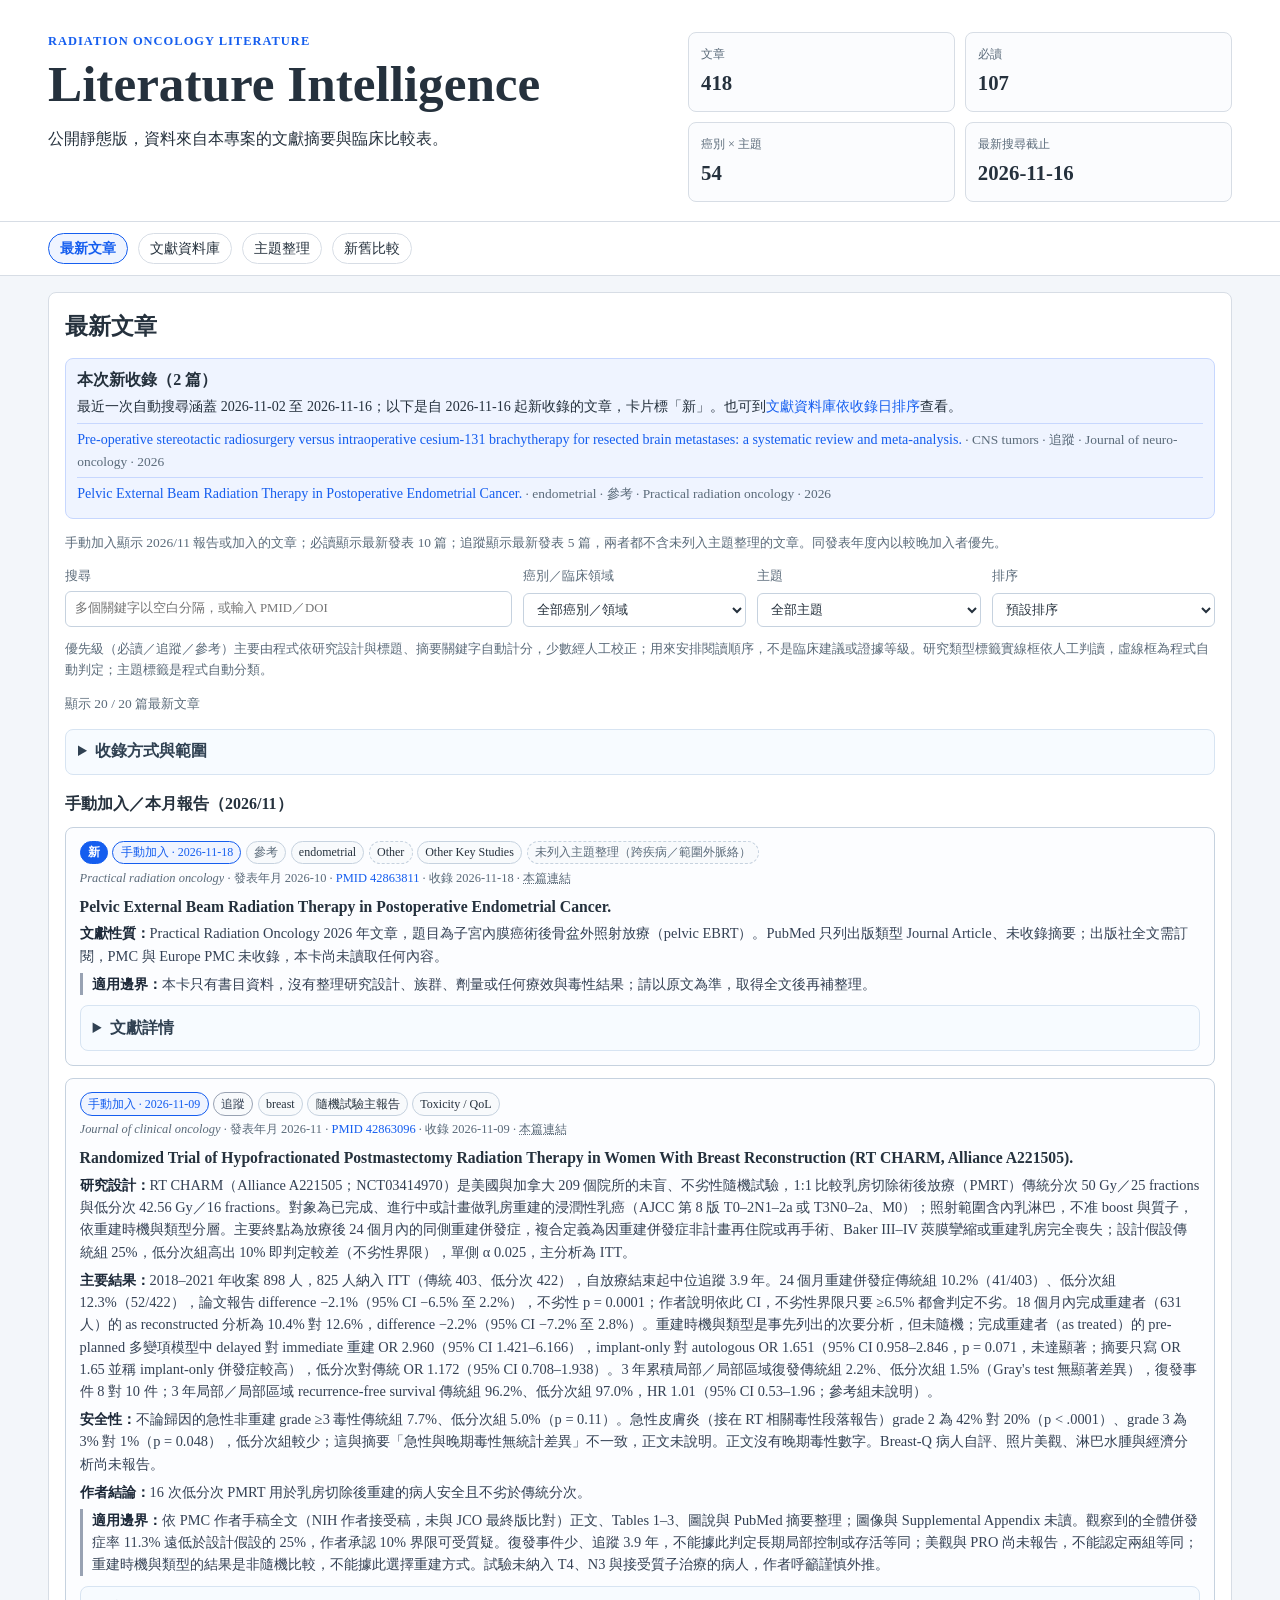
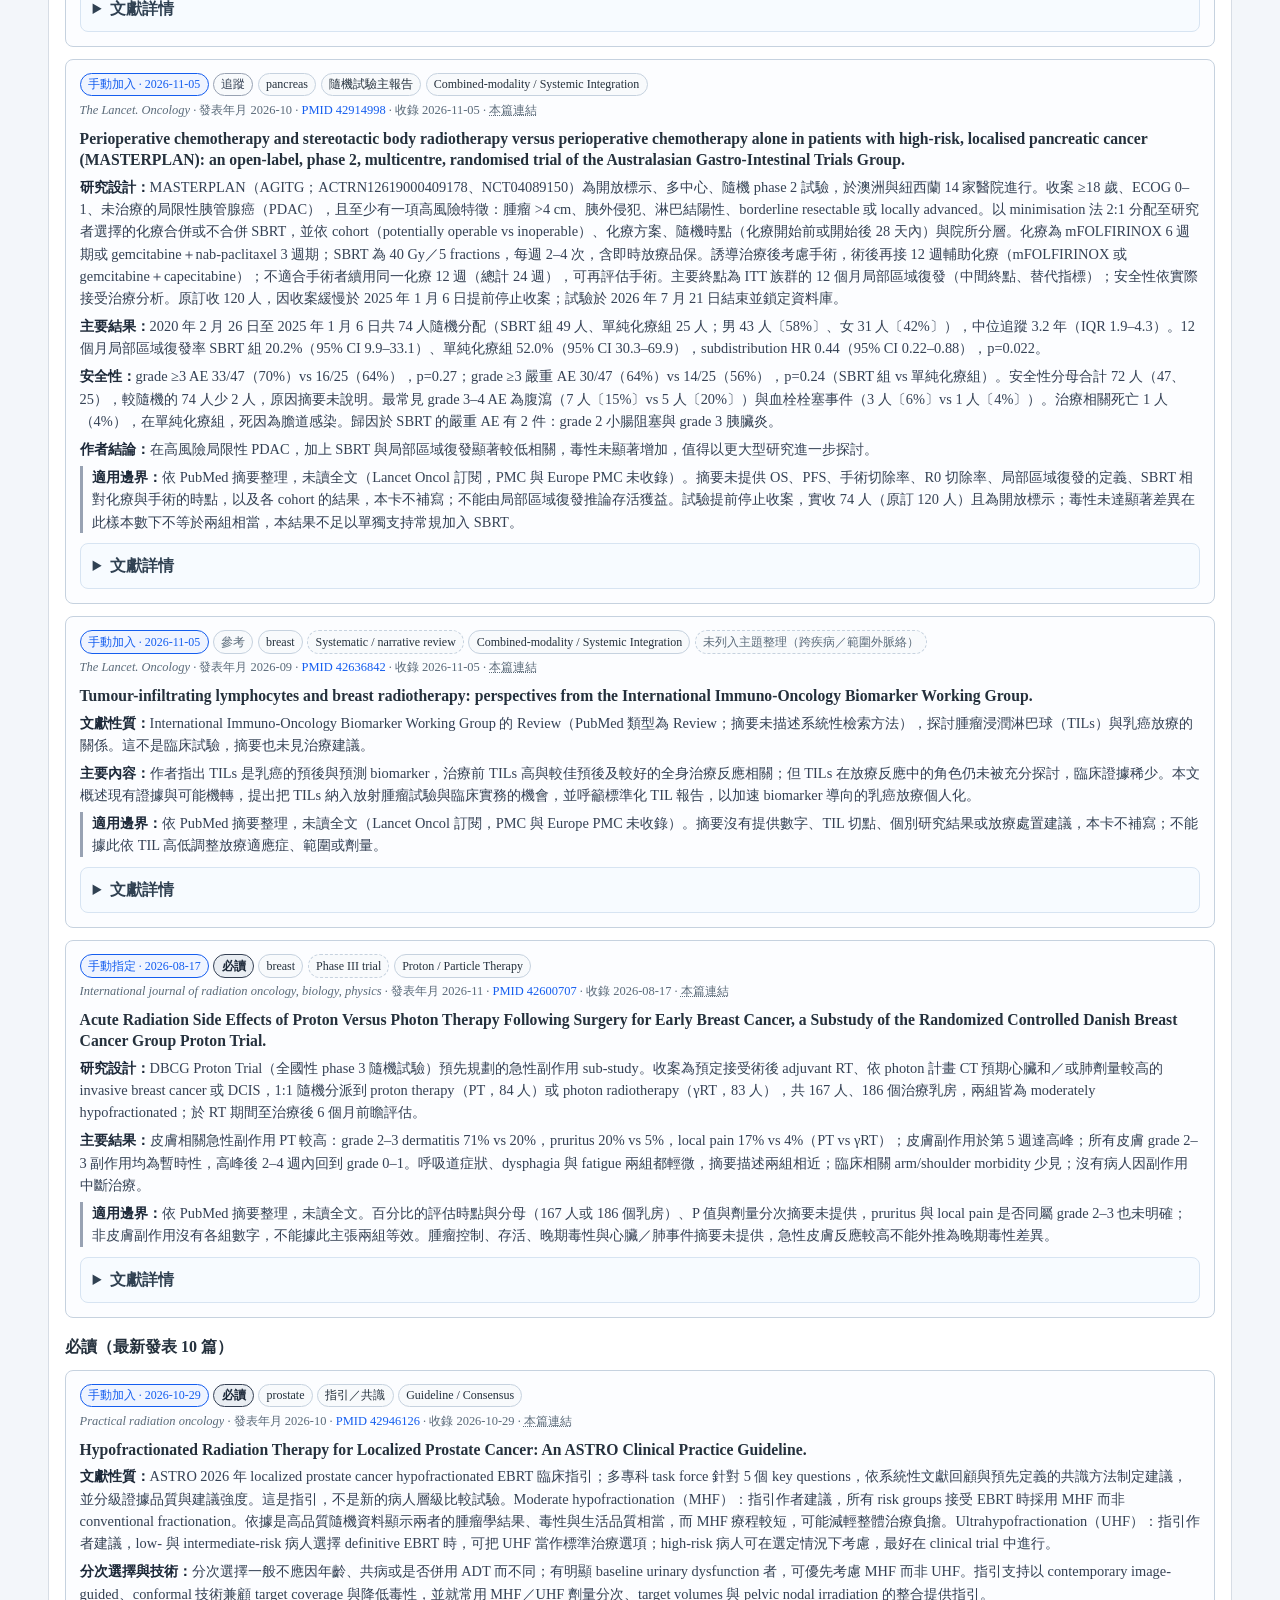
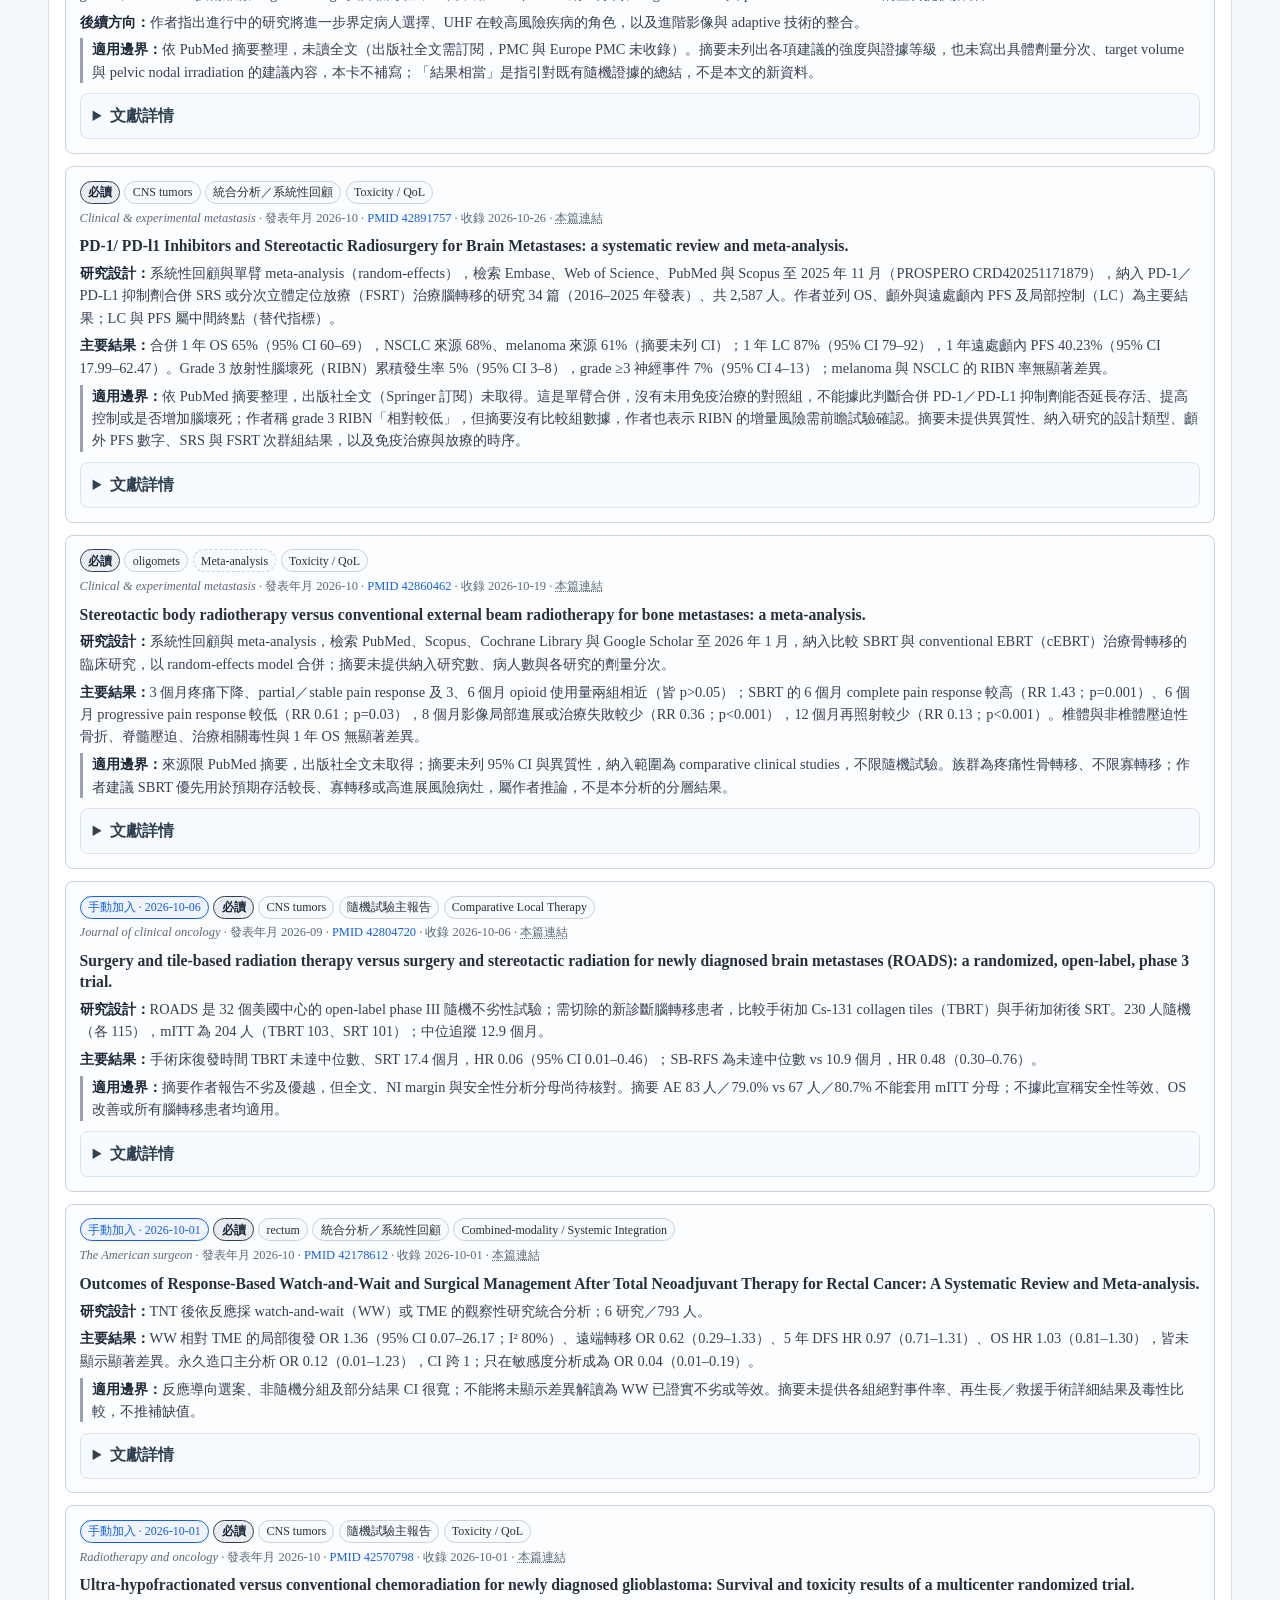
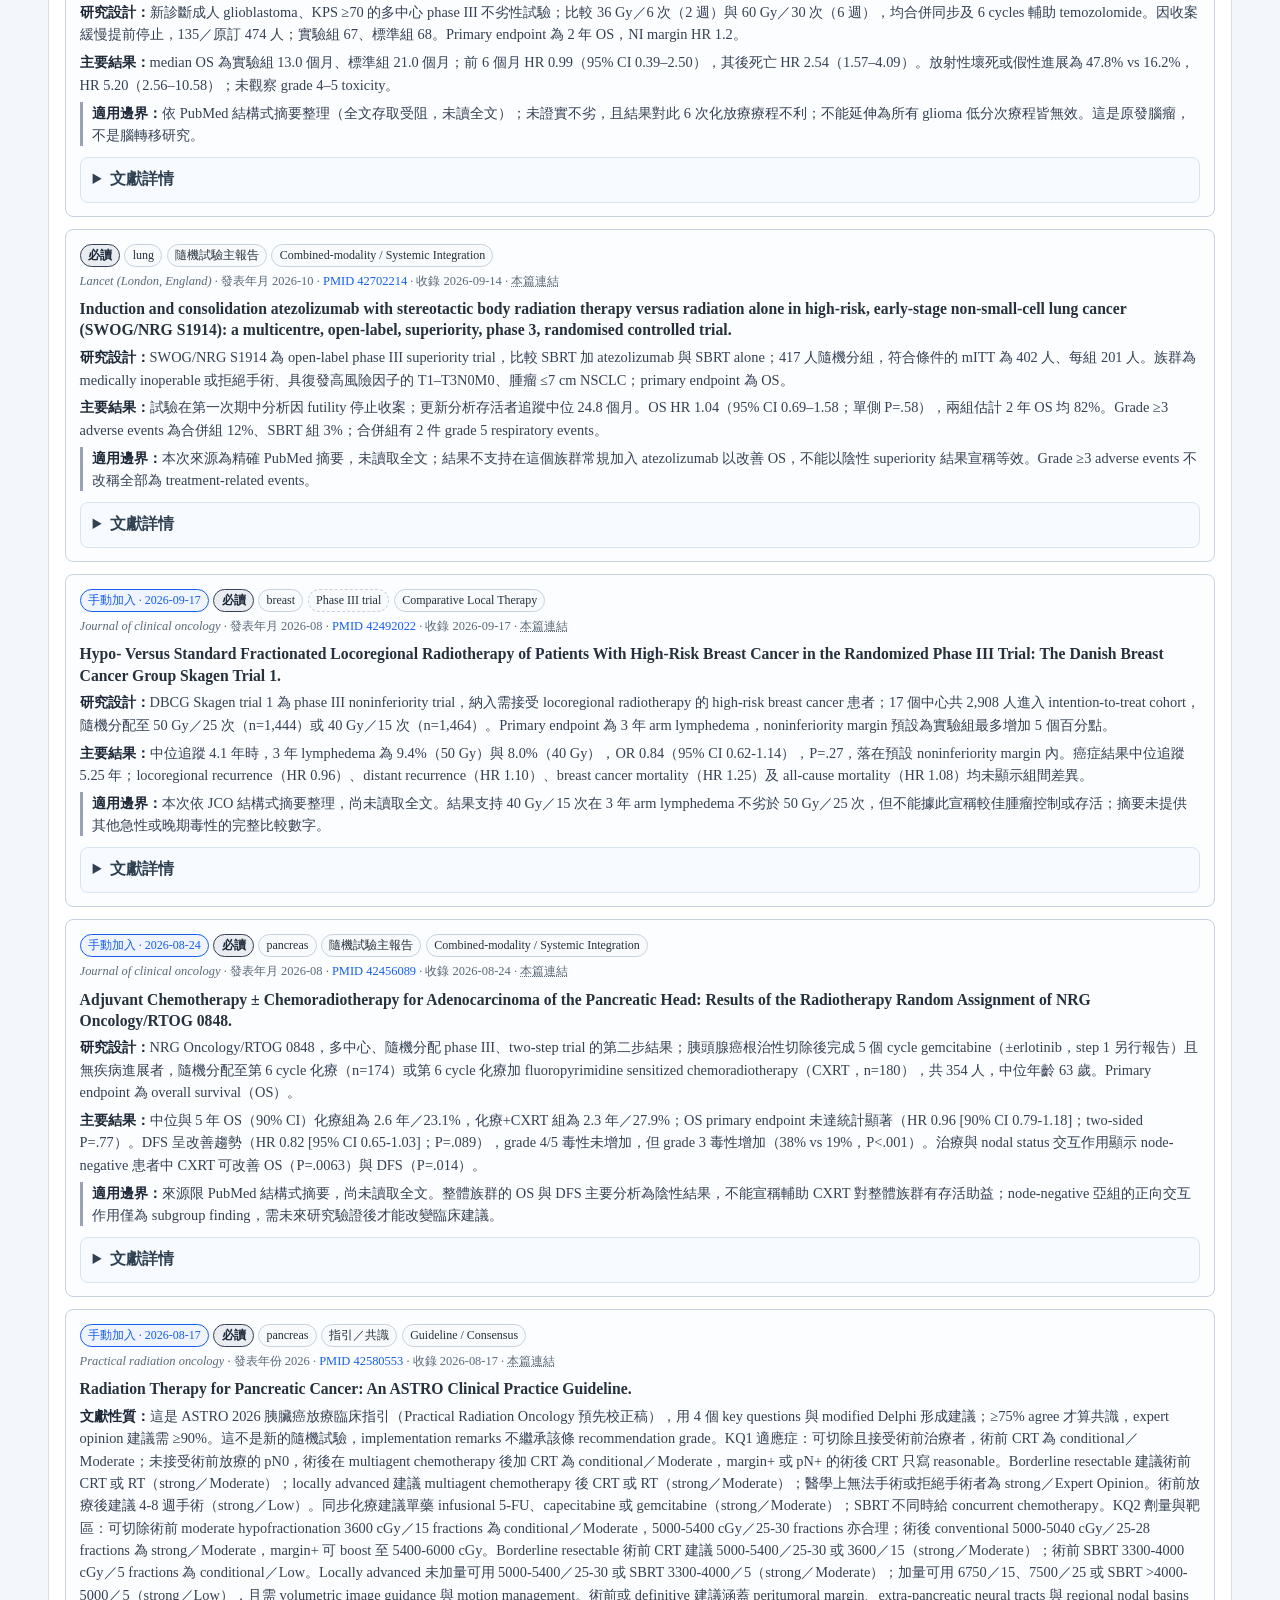
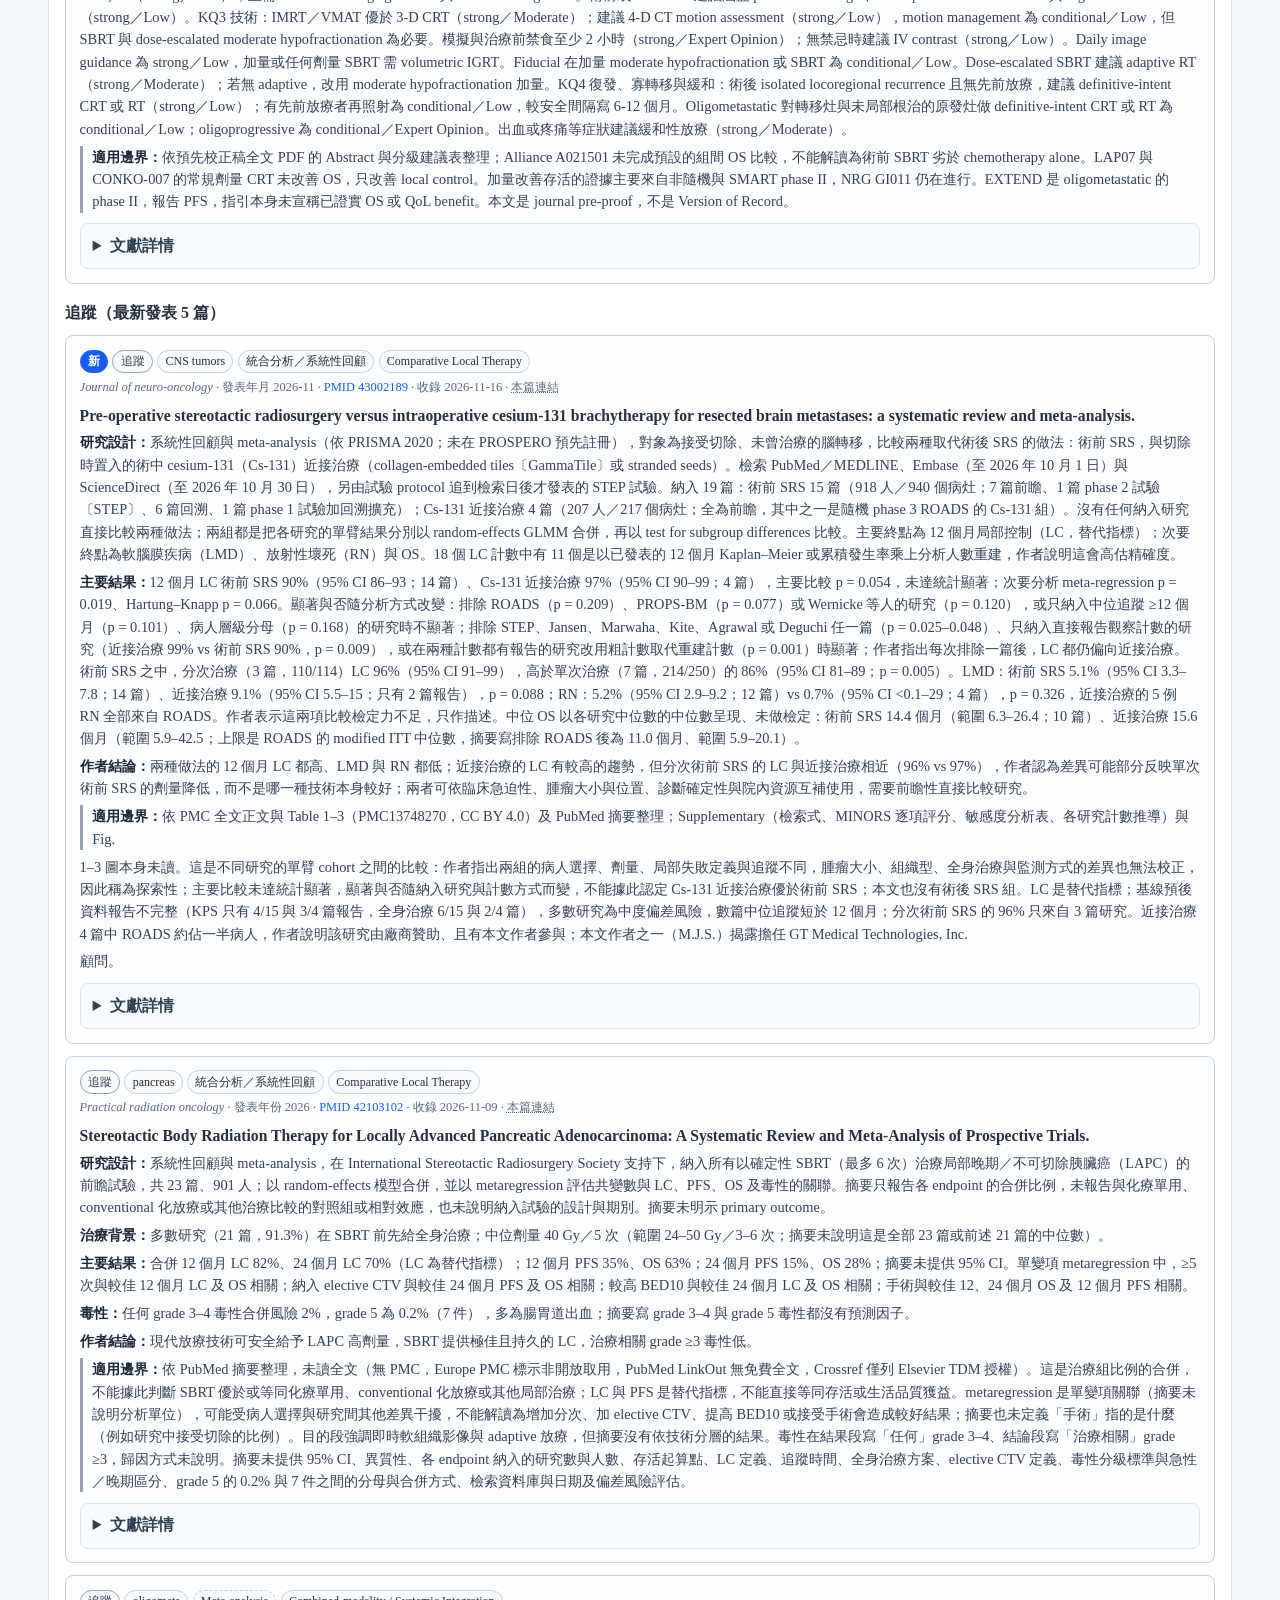
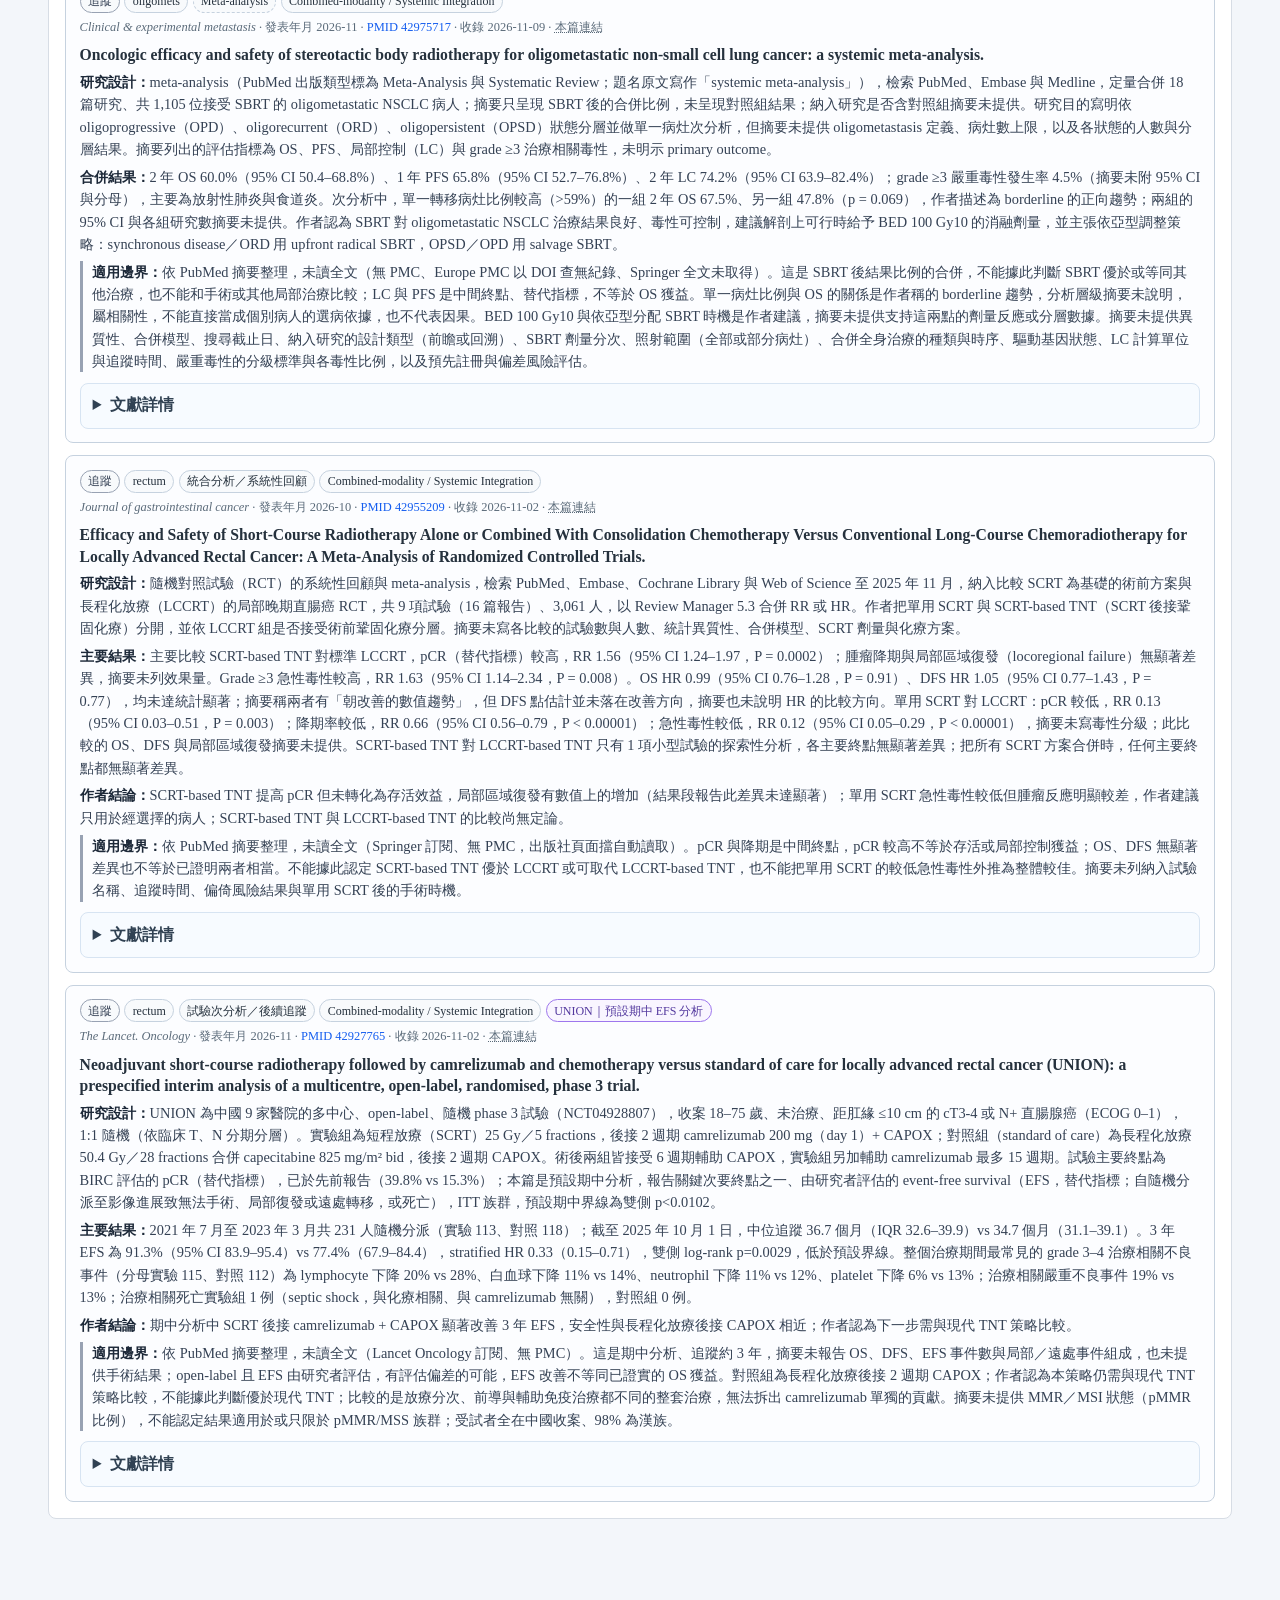
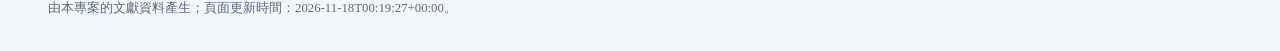
==== commit fcbb2d61: "Publish literature static site 2026-11-18" ====
--- a/index.html
+++ b/index.html
@@ -5,7 +5,7 @@
   <meta name="viewport" content="width=device-width, initial-scale=1">
   <title>Literature Intelligence</title>
   <link rel="stylesheet" href="assets/site.css?v=154242693cce">
-  <script type="application/json" id="site-data">{"generatedAt": "2026-11-09T07:26:11+00:00", "latestDigestEnd": "2026-11-09", "articleCount": 416, "page": "latest"}</script>
+  <script type="application/json" id="site-data">{"generatedAt": "2026-11-18T00:19:27+00:00", "latestDigestEnd": "2026-11-16", "articleCount": 418, "page": "latest"}</script>
 </head>
 <body>
   <a class="skip-link" href="#main-content">跳至主要內容</a>
@@ -17,10 +17,10 @@
     </div>
     
     <dl class="metrics">
-      <div><dt>文章</dt><dd>416</dd></div>
+      <div><dt>文章</dt><dd>418</dd></div>
       <div><dt>必讀</dt><dd>107</dd></div>
       <div><dt>癌別 × 主題</dt><dd>54</dd></div>
-      <div><dt>最新搜尋截止</dt><dd>2026-11-09</dd></div>
+      <div><dt>最新搜尋截止</dt><dd>2026-11-16</dd></div>
     </dl>
     
   </header>
@@ -31,9 +31,9 @@
     
     <section class="panel">
       <h2>最新文章</h2>
-      <section class="latest-additions"><h3>本次新收錄（5 篇）</h3><p>最近一次自動搜尋涵蓋 2026-10-26 至 2026-11-09；以下是自 2026-11-09 起新收錄的文章，卡片標「新」。也可到<a href="database.html?sort=added">文獻資料庫依收錄日排序</a>查看。</p><ul class="new-additions"><li><a href="database.html#pmid-42103102">Stereotactic Body Radiation Therapy for Locally Advanced Pancreatic Adenocarcinoma: A Systematic Review and Meta-Analysis of Prospective Trials.</a><span class="muted"> · pancreas · 追蹤 · Practical radiation oncology · 2026</span></li><li><a href="database.html#pmid-42990988">Lung Cancer Screening Recommendations in the Elderly: International Society for Geriatric Oncology Consensus Statement.</a><span class="muted"> · lung · 追蹤 · JTO clinical and research reports · 2026</span></li><li><a href="database.html#pmid-42991776">Expert Consensus Recommendations on NSCLC Management: Evidence-Based Strategies for Early Resectable and Locally Advanced Disease from Asia.</a><span class="muted"> · lung · 追蹤 · Lung Cancer (Auckland, N.Z.) · 2026</span></li><li><a href="database.html#pmid-42975717">Oncologic efficacy and safety of stereotactic body radiotherapy for oligometastatic non-small cell lung cancer: a systemic meta-analysis.</a><span class="muted"> · oligomets · 追蹤 · Clinical &amp; experimental metastasis · 2026</span></li><li><a href="database.html#pmid-42863096">Randomized Trial of Hypofractionated Postmastectomy Radiation Therapy in Women With Breast Reconstruction (RT CHARM, Alliance A221505).</a><span class="muted"> · breast · 追蹤 · Journal of clinical oncology · 2026</span></li></ul></section>
+      <section class="latest-additions"><h3>本次新收錄（2 篇）</h3><p>最近一次自動搜尋涵蓋 2026-11-02 至 2026-11-16；以下是自 2026-11-16 起新收錄的文章，卡片標「新」。也可到<a href="database.html?sort=added">文獻資料庫依收錄日排序</a>查看。</p><ul class="new-additions"><li><a href="database.html#pmid-43002189">Pre-operative stereotactic radiosurgery versus intraoperative cesium-131 brachytherapy for resected brain metastases: a systematic review and meta-analysis.</a><span class="muted"> · CNS tumors · 追蹤 · Journal of neuro-oncology · 2026</span></li><li><a href="database.html#pmid-42863811">Pelvic External Beam Radiation Therapy in Postoperative Endometrial Cancer.</a><span class="muted"> · endometrial · 參考 · Practical radiation oncology · 2026</span></li></ul></section>
       <p class="caption">手動加入顯示 2026/11 報告或加入的文章；必讀顯示最新發表 10 篇；追蹤顯示最新發表 5 篇，兩者都不含未列入主題整理的文章。同發表年度內以較晚加入者優先。</p>
-      <button type="button" class="filter-toggle" aria-expanded="false" aria-controls="filterControls">篩選與排序</button><div id="filterControls" class="filters filter-panel" data-filter-target="#latestArticles" data-filter-items=".filter-item"><label>搜尋 <input id="searchBox" class="filter-search" type="search" placeholder="多個關鍵字以空白分隔，或輸入 PMID／DOI"></label><label>癌別／臨床領域 <select id="cancerFilter" class="filter-cancer"><option value="">全部癌別／領域</option><option value="CNS tumors">CNS tumors</option><option value="HCC">HCC</option><option value="breast">breast</option><option value="esophageal">esophageal</option><option value="head and neck">head and neck</option><option value="lung">lung</option><option value="oligomets">oligomets</option><option value="pancreas">pancreas</option><option value="prostate">prostate</option><option value="rectum">rectum</option></select></label><label>主題 <select id="themeFilter" class="filter-theme"><option value="">全部主題</option><option value="Combined-modality / Systemic Integration">Combined-modality / Systemic Integration</option><option value="Comparative Local Therapy">Comparative Local Therapy</option><option value="Evidence Synthesis / Review">Evidence Synthesis / Review</option><option value="Guideline / Consensus">Guideline / Consensus</option><option value="Oligometastatic Local Therapy">Oligometastatic Local Therapy</option><option value="Other Key Studies">Other Key Studies</option><option value="Proton / Particle Therapy">Proton / Particle Therapy</option><option value="Technique / Planning / Imaging">Technique / Planning / Imaging</option><option value="Toxicity / QoL">Toxicity / QoL</option></select></label><label>排序 <select id="sortOrder" class="filter-sort"><option value="">預設排序</option><option value="published">發表年月（新到舊）</option><option value="added">收錄日（新到舊）</option><option value="priority">優先級（必讀優先）</option></select></label></div><p class="caption filter-note">優先級（必讀／追蹤／參考）主要由程式依研究設計與標題、摘要關鍵字自動計分，少數經人工校正；用來安排閱讀順序，不是臨床建議或證據等級。研究類型標籤實線框依人工判讀，虛線框為程式自動判定；主題標籤是程式自動分類。</p><p class="caption" role="status" aria-live="polite" aria-atomic="true">顯示 <span id="visibleCount" class="visible-count">19</span> / 19 篇最新文章</p><p id="emptyState" class="muted hidden">沒有符合目前篩選條件的項目。</p>
+      <button type="button" class="filter-toggle" aria-expanded="false" aria-controls="filterControls">篩選與排序</button><div id="filterControls" class="filters filter-panel" data-filter-target="#latestArticles" data-filter-items=".filter-item"><label>搜尋 <input id="searchBox" class="filter-search" type="search" placeholder="多個關鍵字以空白分隔，或輸入 PMID／DOI"></label><label>癌別／臨床領域 <select id="cancerFilter" class="filter-cancer"><option value="">全部癌別／領域</option><option value="CNS tumors">CNS tumors</option><option value="HCC">HCC</option><option value="breast">breast</option><option value="endometrial">endometrial</option><option value="esophageal">esophageal</option><option value="head and neck">head and neck</option><option value="lung">lung</option><option value="oligomets">oligomets</option><option value="pancreas">pancreas</option><option value="prostate">prostate</option><option value="rectum">rectum</option></select></label><label>主題 <select id="themeFilter" class="filter-theme"><option value="">全部主題</option><option value="Combined-modality / Systemic Integration">Combined-modality / Systemic Integration</option><option value="Comparative Local Therapy">Comparative Local Therapy</option><option value="Evidence Synthesis / Review">Evidence Synthesis / Review</option><option value="Guideline / Consensus">Guideline / Consensus</option><option value="Oligometastatic Local Therapy">Oligometastatic Local Therapy</option><option value="Other Key Studies">Other Key Studies</option><option value="Proton / Particle Therapy">Proton / Particle Therapy</option><option value="Technique / Planning / Imaging">Technique / Planning / Imaging</option><option value="Toxicity / QoL">Toxicity / QoL</option></select></label><label>排序 <select id="sortOrder" class="filter-sort"><option value="">預設排序</option><option value="published">發表年月（新到舊）</option><option value="added">收錄日（新到舊）</option><option value="priority">優先級（必讀優先）</option></select></label></div><p class="caption filter-note">優先級（必讀／追蹤／參考）主要由程式依研究設計與標題、摘要關鍵字自動計分，少數經人工校正；用來安排閱讀順序，不是臨床建議或證據等級。研究類型標籤實線框依人工判讀，虛線框為程式自動判定；主題標籤是程式自動分類。</p><p class="caption" role="status" aria-live="polite" aria-atomic="true">顯示 <span id="visibleCount" class="visible-count">20</span> / 20 篇最新文章</p><p id="emptyState" class="muted hidden">沒有符合目前篩選條件的項目。</p>
       
 <details class="scope-note">
   <summary>收錄方式與範圍</summary>
@@ -44,12 +44,12 @@
   </div>
 </details>
 
-      <div id="latestArticles" class="sectioned-list"><section class="filter-section"><h3>手動加入／本月報告（2026/11）</h3><div class="article-list compact"><article class="article-card filter-item" id="pmid-42863096" data-cancer="breast" data-theme="Toxicity / QoL" data-priority="monitor" data-study="隨機試驗主報告" data-manual="1" data-search="randomized trial of hypofractionated postmastectomy radiation therapy in women with breast reconstruction (rt charm, alliance a221505). purpose: to fill the evidence gap, we conducted a noninferiority trial of hypofractionated versus conventional pmrt in patients undergoing breast reconstruction. methods: women with unilateral invasive breast cancer with planned immediate or delayed reconstruction and pmrt were randomly assigned (1:1) to 50 gy (25 fractions/5 weeks) or 42.56 gy (16 fractions/3 weeks). results: the 24-month reconstruction complication rates were 12.3% (52/422) with hypofractionated pmrt and 10.2% (41/403) with conventional pmrt, corresponding to an estimated difference of -2.1% (95% ci, -6.5 to 2.2). conclusion: a 16-fraction course of hypofractionated pmrt is safe and noninferior to conventional pmrt in women undergoing breast reconstruction after mastectomy. 研究設計：rt charm（alliance a221505；nct03414970）是美國與加拿大 209 個院所的未盲、不劣性隨機試驗，1:1 比較乳房切除術後放療（pmrt）傳統分次 50 gy／25 fractions 與低分次 42.56 gy／16 fractions。對象為已完成、進行中或計畫做乳房重建的浸潤性乳癌（ajcc 第 8 版 t0–2n1–2a 或 t3n0–2a、m0）；照射範圍含內乳淋巴，不准 boost 與質子，依重建時機與類型分層。主要終點為放療後 24 個月內的同側重建併發症，複合定義為因重建併發症非計畫再住院或再手術、baker iii–iv 莢膜攣縮或重建乳房完全喪失；設計假設傳統組 25%，低分次組高出 10% 即判定較差（不劣性界限），單側 α 0.025，主分析為 itt。主要結果：2018–2021 年收案 898 人，825 人納入 itt（傳統 403、低分次 422），自放療結束起中位追蹤 3.9 年。24 個月重建併發症傳統組 10.2%（41/403）、低分次組 12.3%（52/422），論文報告 difference −2.1%（95% ci −6.5% 至 2.2%），不劣性 p = 0.0001；作者說明依此 ci，不劣性界限只要 ≥6.5% 都會判定不劣。18 個月內完成重建者（631 人）的 as reconstructed 分析為 10.4% 對 12.6%，difference −2.2%（95% ci −7.2% 至 2.8%）。重建時機與類型是事先列出的次要分析，但未隨機；完成重建者（as treated）的 pre-planned 多變項模型中 delayed 對 immediate 重建 or 2.960（95% ci 1.421–6.166），implant-only 對 autologous or 1.651（95% ci 0.958–2.846，p = 0.071，未達顯著；摘要只寫 or 1.65 並稱 implant-only 併發症較高），低分次對傳統 or 1.172（95% ci 0.708–1.938）。3 年累積局部／局部區域復發傳統組 2.2%、低分次組 1.5%（gray&#x27;s test 無顯著差異），復發事件 8 對 10 件；3 年局部／局部區域 recurrence-free survival 傳統組 96.2%、低分次組 97.0%，hr 1.01（95% ci 0.53–1.96；參考組未說明）。安全性：不論歸因的急性非重建 grade ≥3 毒性傳統組 7.7%、低分次組 5.0%（p = 0.11）。急性皮膚炎（接在 rt 相關毒性段落報告）grade 2 為 42% 對 20%（p &lt; .0001）、grade 3 為 3% 對 1%（p = 0.048），低分次組較少；這與摘要「急性與晚期毒性無統計差異」不一致，正文未說明。正文沒有晚期毒性數字。breast-q 病人自評、照片美觀、淋巴水腫與經濟分析尚未報告。作者結論：16 次低分次 pmrt 用於乳房切除後重建的病人安全且不劣於傳統分次。適用邊界：依 pmc 作者手稿全文（nih 作者接受稿，未與 jco 最終版比對）正文、tables 1–3、圖說與 pubmed 摘要整理；圖像與 supplemental appendix 未讀。觀察到的全體併發症率 11.3% 遠低於設計假設的 25%，作者承認 10% 界限可受質疑。復發事件少、追蹤 3.9 年，不能據此判定長期局部控制或存活等同；美觀與 pro 尚未報告，不能認定兩組等同；重建時機與類型的結果是非隨機比較，不能據此選擇重建方式。試驗未納入 t4、n3 與接受質子治療的病人，作者呼籲謹慎外推。 breast toxicity / qol 隨機試驗主報告 monitor 追蹤  journal of clinical oncology : official journal of the american society of clinical oncology poppe mm 42863096 10.1200/jco-26-00474" data-pmid="42863096" data-doi="10.1200/jco-26-00474" data-published="2026-11" data-added="2026-11-09" data-rank="1"><div class="article-meta"><span class="tag tag-new">新</span> <span class="tag tag-manual">手動加入 · 2026-11-09</span> <span class="tag tag-monitor">追蹤</span> <span class="tag">breast</span> <span class="tag">隨機試驗主報告</span> <span class="tag">Toxicity / QoL</span></div><div class="article-source"><span class="meta-journal" title="Journal of clinical oncology : official journal of the American Society of Clinical Oncology">Journal of clinical oncology</span> · <span>發表年月 2026-11</span> · <span><a href="https://pubmed.ncbi.nlm.nih.gov/42863096/">PMID 42863096</a></span> · <span>收錄 2026-11-09</span> · <a class="permalink" href="database.html#pmid-42863096">本篇連結</a></div><h3>Randomized Trial of Hypofractionated Postmastectomy Radiation Therapy in Women With Breast Reconstruction (RT CHARM, Alliance A221505).</h3><div class="article-summary"><p><strong>研究設計：</strong>RT CHARM（Alliance A221505；NCT03414970）是美國與加拿大 209 個院所的未盲、不劣性隨機試驗，1:1 比較乳房切除術後放療（PMRT）傳統分次 50 Gy／25 fractions 與低分次 42.56 Gy／16 fractions。對象為已完成、進行中或計畫做乳房重建的浸潤性乳癌（AJCC 第 8 版 T0–2N1–2a 或 T3N0–2a、M0）；照射範圍含內乳淋巴，不准 boost 與質子，依重建時機與類型分層。主要終點為放療後 24 個月內的同側重建併發症，複合定義為因重建併發症非計畫再住院或再手術、Baker III–IV 莢膜攣縮或重建乳房完全喪失；設計假設傳統組 25%，低分次組高出 10% 即判定較差（不劣性界限），單側 α 0.025，主分析為 ITT。</p><p><strong>主要結果：</strong>2018–2021 年收案 898 人，825 人納入 ITT（傳統 403、低分次 422），自放療結束起中位追蹤 3.9 年。24 個月重建併發症傳統組 10.2%（41/403）、低分次組 12.3%（52/422），論文報告 difference −2.1%（95% CI −6.5% 至 2.2%），不劣性 p = 0.0001；作者說明依此 CI，不劣性界限只要 ≥6.5% 都會判定不劣。18 個月內完成重建者（631 人）的 as reconstructed 分析為 10.4% 對 12.6%，difference −2.2%（95% CI −7.2% 至 2.8%）。重建時機與類型是事先列出的次要分析，但未隨機；完成重建者（as treated）的 pre-planned 多變項模型中 delayed 對 immediate 重建 OR 2.960（95% CI 1.421–6.166），implant-only 對 autologous OR 1.651（95% CI 0.958–2.846，p = 0.071，未達顯著；摘要只寫 OR 1.65 並稱 implant-only 併發症較高），低分次對傳統 OR 1.172（95% CI 0.708–1.938）。3 年累積局部／局部區域復發傳統組 2.2%、低分次組 1.5%（Gray&#x27;s test 無顯著差異），復發事件 8 對 10 件；3 年局部／局部區域 recurrence-free survival 傳統組 96.2%、低分次組 97.0%，HR 1.01（95% CI 0.53–1.96；參考組未說明）。</p><p><strong>安全性：</strong>不論歸因的急性非重建 grade ≥3 毒性傳統組 7.7%、低分次組 5.0%（p = 0.11）。急性皮膚炎（接在 RT 相關毒性段落報告）grade 2 為 42% 對 20%（p &lt; .0001）、grade 3 為 3% 對 1%（p = 0.048），低分次組較少；這與摘要「急性與晚期毒性無統計差異」不一致，正文未說明。正文沒有晚期毒性數字。Breast-Q 病人自評、照片美觀、淋巴水腫與經濟分析尚未報告。</p><p><strong>作者結論：</strong>16 次低分次 PMRT 用於乳房切除後重建的病人安全且不劣於傳統分次。</p><p class="summary-boundary"><strong>適用邊界：</strong>依 PMC 作者手稿全文（NIH 作者接受稿，未與 JCO 最終版比對）正文、Tables 1–3、圖說與 PubMed 摘要整理；圖像與 Supplemental Appendix 未讀。觀察到的全體併發症率 11.3% 遠低於設計假設的 25%，作者承認 10% 界限可受質疑。復發事件少、追蹤 3.9 年，不能據此判定長期局部控制或存活等同；美觀與 PRO 尚未報告，不能認定兩組等同；重建時機與類型的結果是非隨機比較，不能據此選擇重建方式。試驗未納入 T4、N3 與接受質子治療的病人，作者呼籲謹慎外推。</p></div><details><summary>文獻詳情</summary><div class="detail-panel"><div class="clinical-block"><h4>臨床比較表</h4><h5>收案對象</h5><div class="table-wrap"><table class="clinical-population-table"><caption class="visually-hidden">臨床比較表收案對象</caption><thead><tr><th>整體收案對象</th></tr></thead><tbody><tr><td>RT CHARM（Alliance A221505；NCT03414970），美加 209 院所，2018-02-01 至 2021-08-11 收案 898 人；38 人放療前退出、35 人不符資格，825 人納入 ITT（傳統 403、低分次 422；各組隨機人數正文未提供）。≥18 歲、ECOG 0–1、已完成乳房切除的浸潤性乳癌，AJCC 第 8 版 T0–2N1–2a 或 T3N0–2a、M0，已完成、進行中或計畫做乳房重建；排除 T4、N3、切緣陽性、活動性膠原血管疾病、同時雙側或先前同側乳癌、曾接受胸部放療。兩組照射範圍相同：重建乳房／胸壁、未廓清腋窩、鎖骨上與內乳淋巴（前 3 肋間）；不准 boost 與質子。依重建時機與類型分層隨機。825 人中 84% 完成重建：immediate 219 人（27%）、delayed 474 人（58%）；implant-only 400 人（49%）、autologous（±implant）293 人（正文寫 41%，分母未說明）。自放療結束中位追蹤 3.9 年。</td></tr></tbody></table></div><h5>Arm 比較</h5><div class="table-wrap"><table class="clinical-table"><caption class="visually-hidden">臨床治療組比較</caption><thead><tr><th>比較項目</th><th>Arm 1 / 對照</th><th>Arm 2 / 實驗</th><th>補充重點</th></tr></thead><tbody><tr><td data-label="比較項目">分次方式</td><td data-label="Arm 1 / 對照">50 Gy／25 fractions（5–6 週）；ITT 可評估 403 人。</td><td data-label="Arm 2 / 實驗">42.56 Gy／16 fractions（3–4 週）；ITT 可評估 422 人。</td><td data-label="補充重點">1:1 隨機、未盲；依重建時機（immediate vs delayed）與類型（autologous vs implant-only）分層。各組隨機人數與 38 位退出、35 位不符資格者的組別分布正文未提供（Figure 1 未讀）。</td></tr><tr><td data-label="比較項目">24 個月重建併發症（主要終點，ITT）</td><td data-label="Arm 1 / 對照">10.2%（41/403）。</td><td data-label="Arm 2 / 實驗">12.3%（52/422）。</td><td data-label="補充重點">論文報告 difference −2.1%（95% CI −6.5% 至 2.2%），不劣性 p = 0.0001（單側檢定，界限 10%，α 0.025）；減法順序論文未明寫。作者稱不劣性界限 ≥6.5% 皆成立。全體 11.3%，設計假設 25%。</td></tr><tr><td data-label="比較項目">24 個月重建併發症（as reconstructed，18 個月內完成重建，n=631）</td><td data-label="Arm 1 / 對照">10.4%。</td><td data-label="Arm 2 / 實驗">12.6%。</td><td data-label="補充重點">difference −2.2%（95% CI −7.2% 至 2.8%），p = 0.001；各組人數正文未提供。次分析，非 ITT。</td></tr><tr><td data-label="比較項目">重建併發症組成事件</td><td data-label="Arm 1 / 對照">正文未分組報告（Supplemental Tables 5–6 未讀）。</td><td data-label="Arm 2 / 實驗">正文未分組報告（Supplemental Tables 5–6 未讀）。</td><td data-label="補充重點">全體病人：非計畫住院 5.2%、非計畫再手術 7.8%、Baker 3–4 莢膜攣縮 3.6%、重建完全失敗 1.2%；分母未明寫。例行修整不計入主要終點。</td></tr><tr><td data-label="比較項目">重建次群組 24 個月併發症（Table 2，as treated，次要終點）</td><td data-label="Arm 1 / 對照">Immediate TE＋delayed implant 15.4%（n = 91）；all delayed implant ±TE 10%（n = 10）；immediate TE＋delayed autologous ±implant 13.8%（n = 58）；all delayed autologous ±implant ±TE 5.9%（n = 34）；immediate implant only 8.3%（n = 72）；all immediate autologous ±implant 0.0%（n = 33）。</td><td data-label="Arm 2 / 實驗">Immediate TE＋delayed implant 19.3%（n = 109）；all delayed implant ±TE 18.8%（n = 16）；immediate TE＋delayed autologous ±implant 13.8%（n = 58）；all delayed autologous ±implant ±TE 13.9%（n = 36）；immediate implant only 5.3%（n = 75）；all immediate autologous ±implant 2.6%（n = 39）。</td><td data-label="補充重點">631 位 18 個月內完成重建者。使用頻率依序 31.7%、4.1%、18.4%、11.1%、23.3%、11.4%；全體併發症依序 17.5%、15.4%、13.8%、10%、6.8%、1.4%。作者稱看不出分次差異，但各組人數太小無法判定不劣；組間 p 值或 CI 未報告；重建方式未隨機。</td></tr><tr><td data-label="比較項目">多變項 logistic 迴歸（完成重建者，as treated）</td><td data-label="Arm 1 / 對照">不適用（全體模型）。</td><td data-label="Arm 2 / 實驗">不適用（全體模型）。</td><td data-label="補充重點">分次（hypo vs conventional）OR 1.172（95% CI 0.708–1.938），p = 0.537；delayed vs immediate OR 2.960（1.421–6.166），p = 0.004；implant-only vs autologous ±implant OR 1.651（0.958–2.846），p = 0.071，未達顯著；TE OR 1.456（0.724–2.933），p = 0.291。正文未報告分次 × 重建交互作用（Figure 2b 與 Supplement 未讀）；pre-planned 分析；模型人數與事件數未報告。屬相關性分析。</td></tr><tr><td data-label="比較項目">3 年 local／locoregional recurrence-free survival</td><td data-label="Arm 1 / 對照">96.2%（95% CI 94.3–98.2%）。</td><td data-label="Arm 2 / 實驗">97.0%（95% CI 95.4–98.7%）。</td><td data-label="補充重點">HR 1.01（95% CI 0.53–1.96），p = 0.97；HR 參考組未說明。中位追蹤 3.9 年（reverse Kaplan–Meier）。</td></tr><tr><td data-label="比較項目">3 年累積局部／局部區域復發</td><td data-label="Arm 1 / 對照">2.2%（95% CI 1.1–4.3%）；復發 8 件。</td><td data-label="Arm 2 / 實驗">1.5%（95% CI 0.7–3.2%）；復發 10 件。</td><td data-label="補充重點">Gray&#x27;s test 無顯著差異，p 值未列。摘要稱 36-month locoregional recurrence。Table 1 兩組中位追蹤 40.7 個月（傳統）對 47.0 個月（低分次）；事件數與累積發生率方向不同，論文未解釋。事件少，不能判定長期局部控制等同。</td></tr><tr><td data-label="比較項目">急性非重建 grade ≥3 毒性（不論歸因）</td><td data-label="Arm 1 / 對照">7.7%。</td><td data-label="Arm 2 / 實驗">5.0%。</td><td data-label="補充重點">論文報告 2.7% difference（95% CI −0.6% 至 6.0%），p = 0.11；分母與事件數正文未提供（Supplemental Figure 1 未讀）。CTCAE v4.0。</td></tr><tr><td data-label="比較項目">急性皮膚炎</td><td data-label="Arm 1 / 對照">Grade 2：171 人（42%）；grade 3：11 人（3%）。</td><td data-label="Arm 2 / 實驗">Grade 2：84 人（20%）；grade 3：3 人（1%）。</td><td data-label="補充重點">Grade 2 p &lt; .0001、grade 3 p = 0.048，低分次組較少；接在 RT 相關（possibly／likely）歸因毒性段落後報告，歸因範圍未逐字寫明。摘要稱急性與晚期毒性無統計差異，與此處低分次組皮膚炎顯著較少不一致，論文未說明。</td></tr><tr><td data-label="比較項目">晚期毒性（放療結束 ≥6 個月）</td><td data-label="Arm 1 / 對照">正文未提供。</td><td data-label="Arm 2 / 實驗">正文未提供。</td><td data-label="補充重點">摘要只寫急性與晚期毒性無統計差異；正文未列晚期毒性數字（Supplemental Appendix 未讀）。</td></tr><tr><td data-label="比較項目">PRO（Breast-Q）、EORTC 照片美觀、淋巴水腫、經濟分析</td><td data-label="Arm 1 / 對照">尚未報告。</td><td data-label="Arm 2 / 實驗">尚未報告。</td><td data-label="補充重點">作者表示另文報告；不能據此認定兩組美觀或生活品質等同。</td></tr></tbody></table></div><p class="caption">依 PMC 作者手稿全文正文、Tables 1–3、圖說與 PubMed 摘要整理；Figure 1–3 影像與 Supplemental Appendix 未讀。作者手稿非出版社最終版。主要終點為 ITT；as-reconstructed 次分析、Table 2 次群組與 Table 3 多變項為 as treated，重建時機與類型的比較是事先列出的次要終點、多變項為 pre-planned，但重建方式未隨機、各組人數小，屬相關性。差值與風險差照抄論文數字，論文未明寫減法順序；不自行加總、相減或推算。放療品質審查 805 例（90%）符合或可接受、40 例（4%）不可接受、53 例（6%）未送審（分母正文未明寫）。</p></div><div class="article-links"><a href="https://pubmed.ncbi.nlm.nih.gov/42863096/">PubMed</a><a href="https://doi.org/10.1200/JCO-26-00474">DOI</a><a href="https://pmc.ncbi.nlm.nih.gov/articles/pmid/42863096/">PMC 免費全文</a></div><div class="article-links"><a href="https://pmc.ncbi.nlm.nih.gov/articles/PMC13660432/">PMC 作者手稿全文</a></div><h4>文獻資訊</h4><div class="table-wrap"><table class="article-info-table"><caption class="visually-hidden">文獻資訊</caption><thead><tr><th>欄位</th><th>內容</th></tr></thead><tbody><tr><td>發表時間</td><td>2026-11</td></tr><tr><td>加入方式</td><td>手動加入（2026-11-09；使用者提供 Journal of Clinical Oncology 文章連結；例行乳癌檢索式未命中）</td></tr><tr><td>期刊</td><td>Journal of clinical oncology : official journal of the American Society of Clinical Oncology</td></tr><tr><td>PMID/DOI</td><td>PMID 42863096</td></tr><tr><td>PubMed 列出的全文來源</td><td>PMC 免費全文。</td></tr></tbody></table></div></div></details></article><article class="article-card filter-item" id="pmid-42914998" data-cancer="pancreas" data-theme="Combined-modality / Systemic Integration" data-priority="monitor" data-study="隨機試驗主報告" data-manual="1" data-search="perioperative chemotherapy and stereotactic body radiotherapy versus perioperative chemotherapy alone in patients with high-risk, localised pancreatic cancer (masterplan): an open-label, phase 2, multicentre, randomised trial of the australasian gastro-intestinal trials group. background: pancreatic ductal adenocarcinoma (pdac) has poor outcomes and high rates of locoregional recurrence. masterplan evaluated whether stereotactic body radiotherapy (sbrt) reduced locoregional recurrence in patients with high-risk, localised pdac. findings: between feb 26, 2020, and jan 6, 2025, 74 participants (43 [58%] male, 31 [42%] female) were randomly assigned to chemotherapy and sbrt (n=49) or chemotherapy alone (n=25). after a median follow-up of 3·2 years (iqr 1·9-4·3), 12-month locoregional recurrence was 20·2% (95% ci 9·9-33·1) in the sbrt group and 52·0% (30·3-69·9) in the chemotherapy alone group (subdistribution hazard ratio 0·44 [95% ci 0·22-0·88]; p=0·022). 研究設計：masterplan（agitg；actrn12619000409178、nct04089150）為開放標示、多中心、隨機 phase 2 試驗，於澳洲與紐西蘭 14 家醫院進行。收案 ≥18 歲、ecog 0–1、未治療的局限性胰管腺癌（pdac），且至少有一項高風險特徵：腫瘤 &gt;4 cm、胰外侵犯、淋巴結陽性、borderline resectable 或 locally advanced。以 minimisation 法 2:1 分配至研究者選擇的化療合併或不合併 sbrt，並依 cohort（potentially operable vs inoperable）、化療方案、隨機時點（化療開始前或開始後 28 天內）與院所分層。化療為 mfolfirinox 6 週期或 gemcitabine＋nab-paclitaxel 3 週期；sbrt 為 40 gy／5 fractions，每週 2–4 次，含即時放療品保。誘導治療後考慮手術，術後再接 12 週輔助化療（mfolfirinox 或 gemcitabine＋capecitabine）；不適合手術者續用同一化療 12 週（總計 24 週），可再評估手術。主要終點為 itt 族群的 12 個月局部區域復發（中間終點、替代指標）；安全性依實際接受治療分析。原訂收 120 人，因收案緩慢於 2025 年 1 月 6 日提前停止收案；試驗於 2026 年 7 月 21 日結束並鎖定資料庫。主要結果：2020 年 2 月 26 日至 2025 年 1 月 6 日共 74 人隨機分配（sbrt 組 49 人、單純化療組 25 人；男 43 人〔58%〕、女 31 人〔42%〕），中位追蹤 3.2 年（iqr 1.9–4.3）。12 個月局部區域復發率 sbrt 組 20.2%（95% ci 9.9–33.1）、單純化療組 52.0%（95% ci 30.3–69.9），subdistribution hr 0.44（95% ci 0.22–0.88），p=0.022。安全性：grade ≥3 ae 33/47（70%）vs 16/25（64%），p=0.27；grade ≥3 嚴重 ae 30/47（64%）vs 14/25（56%），p=0.24（sbrt 組 vs 單純化療組）。安全性分母合計 72 人（47、25），較隨機的 74 人少 2 人，原因摘要未說明。最常見 grade 3–4 ae 為腹瀉（7 人〔15%〕vs 5 人〔20%〕）與血栓栓塞事件（3 人〔6%〕vs 1 人〔4%〕）。治療相關死亡 1 人（4%），在單純化療組，死因為膽道感染。歸因於 sbrt 的嚴重 ae 有 2 件：grade 2 小腸阻塞與 grade 3 胰臟炎。作者結論：在高風險局限性 pdac，加上 sbrt 與局部區域復發顯著較低相關，毒性未顯著增加，值得以更大型研究進一步探討。適用邊界：依 pubmed 摘要整理，未讀全文（lancet oncol 訂閱，pmc 與 europe pmc 未收錄）。摘要未提供 os、pfs、手術切除率、r0 切除率、局部區域復發的定義、sbrt 相對化療與手術的時點，以及各 cohort 的結果，本卡不補寫；不能由局部區域復發推論存活獲益。試驗提前停止收案，實收 74 人（原訂 120 人）且為開放標示；毒性未達顯著差異在此樣本數下不等於兩組相當，本結果不足以單獨支持常規加入 sbrt。 pancreas combined-modality / systemic integration 隨機試驗主報告 monitor 追蹤  the lancet. oncology oar a 42914998 10.1016/s1470-2045(26)00532-2" data-pmid="42914998" data-doi="10.1016/s1470-2045(26)00532-2" data-published="2026-10" data-added="2026-11-05" data-rank="1"><div class="article-meta"><span class="tag tag-manual">手動加入 · 2026-11-05</span> <span class="tag tag-monitor">追蹤</span> <span class="tag">pancreas</span> <span class="tag">隨機試驗主報告</span> <span class="tag">Combined-modality / Systemic Integration</span></div><div class="article-source"><span class="meta-journal" title="The Lancet. Oncology">The Lancet. Oncology</span> · <span>發表年月 2026-10</span> · <span><a href="https://pubmed.ncbi.nlm.nih.gov/42914998/">PMID 42914998</a></span> · <span>收錄 2026-11-05</span> · <a class="permalink" href="database.html#pmid-42914998">本篇連結</a></div><h3>Perioperative chemotherapy and stereotactic body radiotherapy versus perioperative chemotherapy alone in patients with high-risk, localised pancreatic cancer (MASTERPLAN): an open-label, phase 2, multicentre, randomised trial of the Australasian Gastro-Intestinal Trials Group.</h3><div class="article-summary"><p><strong>研究設計：</strong>MASTERPLAN（AGITG；ACTRN12619000409178、NCT04089150）為開放標示、多中心、隨機 phase 2 試驗，於澳洲與紐西蘭 14 家醫院進行。收案 ≥18 歲、ECOG 0–1、未治療的局限性胰管腺癌（PDAC），且至少有一項高風險特徵：腫瘤 &gt;4 cm、胰外侵犯、淋巴結陽性、borderline resectable 或 locally advanced。以 minimisation 法 2:1 分配至研究者選擇的化療合併或不合併 SBRT，並依 cohort（potentially operable vs inoperable）、化療方案、隨機時點（化療開始前或開始後 28 天內）與院所分層。化療為 mFOLFIRINOX 6 週期或 gemcitabine＋nab-paclitaxel 3 週期；SBRT 為 40 Gy／5 fractions，每週 2–4 次，含即時放療品保。誘導治療後考慮手術，術後再接 12 週輔助化療（mFOLFIRINOX 或 gemcitabine＋capecitabine）；不適合手術者續用同一化療 12 週（總計 24 週），可再評估手術。主要終點為 ITT 族群的 12 個月局部區域復發（中間終點、替代指標）；安全性依實際接受治療分析。原訂收 120 人，因收案緩慢於 2025 年 1 月 6 日提前停止收案；試驗於 2026 年 7 月 21 日結束並鎖定資料庫。</p><p><strong>主要結果：</strong>2020 年 2 月 26 日至 2025 年 1 月 6 日共 74 人隨機分配（SBRT 組 49 人、單純化療組 25 人；男 43 人〔58%〕、女 31 人〔42%〕），中位追蹤 3.2 年（IQR 1.9–4.3）。12 個月局部區域復發率 SBRT 組 20.2%（95% CI 9.9–33.1）、單純化療組 52.0%（95% CI 30.3–69.9），subdistribution HR 0.44（95% CI 0.22–0.88），p=0.022。</p><p><strong>安全性：</strong>grade ≥3 AE 33/47（70%）vs 16/25（64%），p=0.27；grade ≥3 嚴重 AE 30/47（64%）vs 14/25（56%），p=0.24（SBRT 組 vs 單純化療組）。安全性分母合計 72 人（47、25），較隨機的 74 人少 2 人，原因摘要未說明。最常見 grade 3–4 AE 為腹瀉（7 人〔15%〕vs 5 人〔20%〕）與血栓栓塞事件（3 人〔6%〕vs 1 人〔4%〕）。治療相關死亡 1 人（4%），在單純化療組，死因為膽道感染。歸因於 SBRT 的嚴重 AE 有 2 件：grade 2 小腸阻塞與 grade 3 胰臟炎。</p><p><strong>作者結論：</strong>在高風險局限性 PDAC，加上 SBRT 與局部區域復發顯著較低相關，毒性未顯著增加，值得以更大型研究進一步探討。</p><p class="summary-boundary"><strong>適用邊界：</strong>依 PubMed 摘要整理，未讀全文（Lancet Oncol 訂閱，PMC 與 Europe PMC 未收錄）。摘要未提供 OS、PFS、手術切除率、R0 切除率、局部區域復發的定義、SBRT 相對化療與手術的時點，以及各 cohort 的結果，本卡不補寫；不能由局部區域復發推論存活獲益。試驗提前停止收案，實收 74 人（原訂 120 人）且為開放標示；毒性未達顯著差異在此樣本數下不等於兩組相當，本結果不足以單獨支持常規加入 SBRT。</p></div><details><summary>文獻詳情</summary><div class="detail-panel"><div class="clinical-block"><h4>臨床比較表</h4><h5>收案對象</h5><div class="table-wrap"><table class="clinical-population-table"><caption class="visually-hidden">臨床比較表收案對象</caption><thead><tr><th>整體收案對象</th></tr></thead><tbody><tr><td>74人2:1隨機（化療＋SBRT 49、單純化療 25）。≥18歲、ECOG 0–1、未治療局限性PDAC，至少一項高風險特徵（腫瘤&gt;4 cm、胰外侵犯、淋巴結陽性、borderline resectable或locally advanced）。澳紐14家醫院，2020-02-26至2025-01-06收案；原訂120人，因收案緩慢提前停止收案。中位追蹤3.2年（IQR 1.9–4.3）。</td></tr></tbody></table></div><h5>Arm 比較</h5><div class="table-wrap"><table class="clinical-table"><caption class="visually-hidden">臨床治療組比較</caption><thead><tr><th>比較項目</th><th>Arm 1 / 對照</th><th>Arm 2 / 實驗</th><th>補充重點</th></tr></thead><tbody><tr><td data-label="比較項目">治療</td><td data-label="Arm 1 / 對照">研究者選擇化療：mFOLFIRINOX 6週期或gemcitabine＋nab-paclitaxel 3週期。</td><td data-label="Arm 2 / 實驗">相同化療＋SBRT 40 Gy／5 fractions（每週2–4次，含即時放療品保）。</td><td data-label="補充重點">誘導後考慮手術，術後再接12週輔助化療；不適合手術者續用同一化療12週（總計24週）。SBRT相對化療與手術的時點摘要未提供。</td></tr><tr><td data-label="比較項目">12個月局部區域復發（主要終點，ITT，替代指標）</td><td data-label="Arm 1 / 對照">52.0%（95% CI 30.3–69.9）。</td><td data-label="Arm 2 / 實驗">20.2%（95% CI 9.9–33.1）。</td><td data-label="補充重點">Subdistribution HR 0.44（95% CI 0.22–0.88），p=0.022。局部區域復發定義摘要未提供。</td></tr><tr><td data-label="比較項目">OS／PFS</td><td data-label="Arm 1 / 對照">摘要未提供。</td><td data-label="Arm 2 / 實驗">摘要未提供。</td><td data-label="補充重點">不能由局部區域復發推論存活影響。</td></tr><tr><td data-label="比較項目">手術切除率／R0切除率</td><td data-label="Arm 1 / 對照">摘要未提供。</td><td data-label="Arm 2 / 實驗">摘要未提供。</td><td data-label="補充重點">無法判斷SBRT對可切除性的影響。</td></tr><tr><td data-label="比較項目">Grade ≥3 AE</td><td data-label="Arm 1 / 對照">16/25（64%）。</td><td data-label="Arm 2 / 實驗">33/47（70%）。</td><td data-label="補充重點">p=0.27；安全性依實際接受治療分析，分母合計72人（隨機74人），差2人的原因摘要未說明。小樣本下未達顯著不等於兩組相當。</td></tr><tr><td data-label="比較項目">Grade ≥3嚴重AE</td><td data-label="Arm 1 / 對照">14/25（56%）。</td><td data-label="Arm 2 / 實驗">30/47（64%）。</td><td data-label="補充重點">p=0.24。</td></tr><tr><td data-label="比較項目">最常見grade 3–4 AE</td><td data-label="Arm 1 / 對照">腹瀉5人（20%）；血栓栓塞事件1人（4%）。</td><td data-label="Arm 2 / 實驗">腹瀉7人（15%）；血栓栓塞事件3人（6%）。</td><td data-label="補充重點">其他個別毒性摘要未提供。</td></tr><tr><td data-label="比較項目">治療相關死亡</td><td data-label="Arm 1 / 對照">1人（4%），膽道感染。</td><td data-label="Arm 2 / 實驗">摘要未報告。</td><td data-label="補充重點">摘要只描述單純化療組這1例。</td></tr><tr><td data-label="比較項目">歸因於SBRT的嚴重AE</td><td data-label="Arm 1 / 對照">不適用。</td><td data-label="Arm 2 / 實驗">2件：grade 2小腸阻塞、grade 3胰臟炎。</td><td data-label="補充重點">晚期毒性追蹤時間摘要未提供。</td></tr></tbody></table></div><p class="caption">依PubMed摘要整理，未讀全文（Lancet Oncol訂閱，PMC與Europe PMC未收錄）。OS、PFS、手術切除率、R0切除率、局部區域復發定義、SBRT時點與cohort別結果摘要未提供，不推算。開放標示、提前停止收案的phase 2試驗；主要終點為替代指標。</p></div><div class="article-links"><a href="https://pubmed.ncbi.nlm.nih.gov/42914998/">PubMed</a><a href="https://doi.org/10.1016/S1470-2045(26)00532-2">DOI</a><a href="https://www.sciencedirect.com/science/article/pii/S1470204526005322">Publisher</a></div><h4>文獻資訊</h4><div class="table-wrap"><table class="article-info-table"><caption class="visually-hidden">文獻資訊</caption><thead><tr><th>欄位</th><th>內容</th></tr></thead><tbody><tr><td>發表時間</td><td>2026-10</td></tr><tr><td>加入方式</td><td>手動加入（2026-11-05；使用者指定十一月份住院醫師雜誌研討會文獻，11/5 場；感謝羅主任提供 paper；報告者：PGY 醫師）</td></tr><tr><td>期刊</td><td>The Lancet. Oncology</td></tr><tr><td>PMID/DOI</td><td>PMID 42914998</td></tr><tr><td>PubMed 列出的全文來源</td><td>PubMed LinkOut 未列免費全文來源（快照日期 2026-11-09）。</td></tr></tbody></table></div></div></details></article><article class="article-card filter-item" id="pmid-42636842" data-cancer="breast" data-theme="Combined-modality / Systemic Integration" data-priority="archive" data-study="Systematic / narrative review" data-manual="1" data-search="tumour-infiltrating lymphocytes and breast radiotherapy: perspectives from the international immuno-oncology biomarker working group. tumour-infiltrating lymphocytes (tils) are prognostic and predictive biomarkers in breast cancer. high pre-treatment tils are associated with a favourable prognosis and improved response to systemic therapies. however, the role of tils in mediating response to radiotherapy in breast cancer remains underexplored, with scarce clinical evidence to date. in this review, we present an overview of current evidence and potential mechanisms, highlight opportunities for integrating tils into radiation oncology trials and clinical practice, and call for standardised til reporting to accelerate biomarker-driven individualisation of radiotherapy in breast cancer. 文獻性質：international immuno-oncology biomarker working group 的 review（pubmed 類型為 review；摘要未描述系統性檢索方法），探討腫瘤浸潤淋巴球（tils）與乳癌放療的關係。這不是臨床試驗，摘要也未見治療建議。主要內容：作者指出 tils 是乳癌的預後與預測 biomarker，治療前 tils 高與較佳預後及較好的全身治療反應相關；但 tils 在放療反應中的角色仍未被充分探討，臨床證據稀少。本文概述現有證據與可能機轉，提出把 tils 納入放射腫瘤試驗與臨床實務的機會，並呼籲標準化 til 報告，以加速 biomarker 導向的乳癌放療個人化。適用邊界：依 pubmed 摘要整理，未讀全文（lancet oncol 訂閱，pmc 與 europe pmc 未收錄）。摘要沒有提供數字、til 切點、個別研究結果或放療處置建議，本卡不補寫；不能據此依 til 高低調整放療適應症、範圍或劑量。 breast combined-modality / systemic integration systematic / narrative review archive 參考  the lancet. oncology gunster jlb 42636842 10.1016/s1470-2045(26)00255-x" data-pmid="42636842" data-doi="10.1016/s1470-2045(26)00255-x" data-published="2026-09" data-added="2026-11-05" data-rank="2"><div class="article-meta"><span class="tag tag-manual">手動加入 · 2026-11-05</span> <span class="tag tag-muted">參考</span> <span class="tag">breast</span> <span class="tag tag-auto" title="程式依標題與摘要自動判定">Systematic / narrative review</span> <span class="tag">Combined-modality / Systemic Integration</span> <span class="tag tag-scope">未列入主題整理（跨疾病／範圍外脈絡）</span></div><div class="article-source"><span class="meta-journal" title="The Lancet. Oncology">The Lancet. Oncology</span> · <span>發表年月 2026-09</span> · <span><a href="https://pubmed.ncbi.nlm.nih.gov/42636842/">PMID 42636842</a></span> · <span>收錄 2026-11-05</span> · <a class="permalink" href="database.html#pmid-42636842">本篇連結</a></div><h3>Tumour-infiltrating lymphocytes and breast radiotherapy: perspectives from the International Immuno-Oncology Biomarker Working Group.</h3><div class="article-summary"><p><strong>文獻性質：</strong>International Immuno-Oncology Biomarker Working Group 的 Review（PubMed 類型為 Review；摘要未描述系統性檢索方法），探討腫瘤浸潤淋巴球（TILs）與乳癌放療的關係。這不是臨床試驗，摘要也未見治療建議。</p><p><strong>主要內容：</strong>作者指出 TILs 是乳癌的預後與預測 biomarker，治療前 TILs 高與較佳預後及較好的全身治療反應相關；但 TILs 在放療反應中的角色仍未被充分探討，臨床證據稀少。本文概述現有證據與可能機轉，提出把 TILs 納入放射腫瘤試驗與臨床實務的機會，並呼籲標準化 TIL 報告，以加速 biomarker 導向的乳癌放療個人化。</p><p class="summary-boundary"><strong>適用邊界：</strong>依 PubMed 摘要整理，未讀全文（Lancet Oncol 訂閱，PMC 與 Europe PMC 未收錄）。摘要沒有提供數字、TIL 切點、個別研究結果或放療處置建議，本卡不補寫；不能據此依 TIL 高低調整放療適應症、範圍或劑量。</p></div><details><summary>文獻詳情</summary><div class="detail-panel"><div class="article-links"><a href="https://pubmed.ncbi.nlm.nih.gov/42636842/">PubMed</a><a href="https://doi.org/10.1016/S1470-2045(26)00255-X">DOI</a><a href="https://www.sciencedirect.com/science/article/pii/S147020452600255X">Publisher</a></div><h4>文獻資訊</h4><div class="table-wrap"><table class="article-info-table"><caption class="visually-hidden">文獻資訊</caption><thead><tr><th>欄位</th><th>內容</th></tr></thead><tbody><tr><td>發表時間</td><td>2026-09</td></tr><tr><td>加入方式</td><td>手動加入（2026-11-05；使用者指定十一月份住院醫師雜誌研討會文獻，11/19 場；報告者：PGY 醫師）</td></tr><tr><td>期刊</td><td>The Lancet. Oncology</td></tr><tr><td>PMID/DOI</td><td>PMID 42636842</td></tr><tr><td>PubMed 列出的全文來源</td><td>PubMed LinkOut 未列免費全文來源（快照日期 2026-11-09）。</td></tr></tbody></table></div><p class="muted">這篇目前沒有可呈現的臨床比較表。</p></div></details></article><article class="article-card filter-item" id="pmid-42600707" data-cancer="breast" data-theme="Proton / Particle Therapy" data-priority="must read" data-study="Phase III trial" data-manual="1" data-search="acute radiation side effects of proton versus photon therapy following surgery for early breast cancer, a substudy of the randomized controlled danish breast cancer group proton trial. - 本研究為 dbcg proton trial 預先規劃的 phase iii 隨機對照次研究，167 位早期乳癌或 dcis 患者以 1:1 接受中度低分次 proton therapy（pt）或 photon radiotherapy（γrt）。 - 主要評估治療期間至治療後 6 個月的急性副作用，包括皮膚毒性、呼吸症狀、吞嚥困難、疲倦及手臂／肩部症狀。 - 第 5 週皮膚毒性最明顯；pt 的 grade 2–3 dermatitis 顯著較多（71% vs 20%），搔癢（20% vs 5%）及局部疼痛（17% vs 4%）亦較高，但均於 2–4 週內降至 grade 0–1。 - 非皮膚副作用兩組相近且多屬輕微，無患者因毒性中止治療；pt 整體可行且臨床可接受，但須留意較高、然而短暫的急性皮膚毒性。 研究設計：dbcg proton trial（全國性 phase 3 隨機試驗）預先規劃的急性副作用 sub-study。收案為預定接受術後 adjuvant rt、依 photon 計畫 ct 預期心臟和／或肺劑量較高的 invasive breast cancer 或 dcis，1:1 隨機分派到 proton therapy（pt，84 人）或 photon radiotherapy（γrt，83 人），共 167 人、186 個治療乳房，兩組皆為 moderately hypofractionated；於 rt 期間至治療後 6 個月前瞻評估。主要結果：皮膚相關急性副作用 pt 較高：grade 2–3 dermatitis 71% vs 20%，pruritus 20% vs 5%，local pain 17% vs 4%（pt vs γrt）；皮膚副作用於第 5 週達高峰；所有皮膚 grade 2–3 副作用均為暫時性，高峰後 2–4 週內回到 grade 0–1。呼吸道症狀、dysphagia 與 fatigue 兩組都輕微，摘要描述兩組相近；臨床相關 arm/shoulder morbidity 少見；沒有病人因副作用中斷治療。適用邊界：依 pubmed 摘要整理，未讀全文。百分比的評估時點與分母（167 人或 186 個乳房）、p 值與劑量分次摘要未提供，pruritus 與 local pain 是否同屬 grade 2–3 也未明確；非皮膚副作用沒有各組數字，不能據此主張兩組等效。腫瘤控制、存活、晚期毒性與心臟／肺事件摘要未提供，急性皮膚反應較高不能外推為晚期毒性差異。 breast proton / particle therapy phase iii trial must read 必讀  international journal of radiation oncology, biology, physics høgsbjerg kw 42600707 10.1016/j.ijrobp.2026.08.011" data-pmid="42600707" data-doi="10.1016/j.ijrobp.2026.08.011" data-published="2026-11" data-added="2026-08-17" data-rank="0"><div class="article-meta"><span class="tag tag-manual">手動指定 · 2026-08-17</span> <span class="tag tag-must">必讀</span> <span class="tag">breast</span> <span class="tag tag-auto" title="程式依標題與摘要自動判定">Phase III trial</span> <span class="tag">Proton / Particle Therapy</span></div><div class="article-source"><span class="meta-journal" title="International journal of radiation oncology, biology, physics">International journal of radiation oncology, biology, physics</span> · <span>發表年月 2026-11</span> · <span><a href="https://pubmed.ncbi.nlm.nih.gov/42600707/">PMID 42600707</a></span> · <span>收錄 2026-08-17</span> · <a class="permalink" href="database.html#pmid-42600707">本篇連結</a></div><h3>Acute Radiation Side Effects of Proton Versus Photon Therapy Following Surgery for Early Breast Cancer, a Substudy of the Randomized Controlled Danish Breast Cancer Group Proton Trial.</h3><div class="article-summary"><p><strong>研究設計：</strong>DBCG Proton Trial（全國性 phase 3 隨機試驗）預先規劃的急性副作用 sub-study。收案為預定接受術後 adjuvant RT、依 photon 計畫 CT 預期心臟和／或肺劑量較高的 invasive breast cancer 或 DCIS，1:1 隨機分派到 proton therapy（PT，84 人）或 photon radiotherapy（γRT，83 人），共 167 人、186 個治療乳房，兩組皆為 moderately hypofractionated；於 RT 期間至治療後 6 個月前瞻評估。</p><p><strong>主要結果：</strong>皮膚相關急性副作用 PT 較高：grade 2–3 dermatitis 71% vs 20%，pruritus 20% vs 5%，local pain 17% vs 4%（PT vs γRT）；皮膚副作用於第 5 週達高峰；所有皮膚 grade 2–3 副作用均為暫時性，高峰後 2–4 週內回到 grade 0–1。呼吸道症狀、dysphagia 與 fatigue 兩組都輕微，摘要描述兩組相近；臨床相關 arm/shoulder morbidity 少見；沒有病人因副作用中斷治療。</p><p class="summary-boundary"><strong>適用邊界：</strong>依 PubMed 摘要整理，未讀全文。百分比的評估時點與分母（167 人或 186 個乳房）、P 值與劑量分次摘要未提供，pruritus 與 local pain 是否同屬 grade 2–3 也未明確；非皮膚副作用沒有各組數字，不能據此主張兩組等效。腫瘤控制、存活、晚期毒性與心臟／肺事件摘要未提供，急性皮膚反應較高不能外推為晚期毒性差異。</p></div><details><summary>文獻詳情</summary><div class="detail-panel"><div class="clinical-block"><h4>臨床比較表</h4><h5>收案對象</h5><div class="table-wrap"><table class="clinical-population-table"><caption class="visually-hidden">臨床比較表收案對象</caption><thead><tr><th>整體收案對象</th></tr></thead><tbody><tr><td>Invasive breast cancer 或 DCIS，預定接受術後 adjuvant RT，且依 photon planning CT 預期心臟和／或肺劑量較高；1:1 隨機分派到 proton therapy（PT）或 photon radiation therapy（γRT）。共 167 人（186 個治療乳房）。全國性 phase 3 randomized DBCG Proton Trial 預先規劃的急性副作用 substudy；於 RT 期間至治療後 6 個月前瞻評估。</td></tr></tbody></table></div><h5>Arm 比較</h5><div class="table-wrap"><table class="clinical-table"><caption class="visually-hidden">臨床治療組比較</caption><thead><tr><th>比較項目</th><th>Arm 1 / 對照</th><th>Arm 2 / 實驗</th><th>補充重點</th></tr></thead><tbody><tr><td data-label="比較項目">治療與樣本</td><td data-label="Arm 1 / 對照">γRT（photon），moderately hypofractionated；83 人。</td><td data-label="Arm 2 / 實驗">PT（proton），moderately hypofractionated；84 人。</td><td data-label="補充重點">評估項目包括皮膚相關副作用、呼吸道症狀、dysphagia、fatigue 與 arm/shoulder side effects。</td></tr><tr><td data-label="比較項目">皮膚相關急性副作用</td><td data-label="Arm 1 / 對照">Grade 2–3 dermatitis 20%；pruritus 5%；local pain 4%。</td><td data-label="Arm 2 / 實驗">Grade 2–3 dermatitis 71%；pruritus 20%；local pain 17%。</td><td data-label="補充重點">皮膚副作用於第 5 週達高峰，PT 較高；所有皮膚 grade 2–3 副作用均為暫時性，高峰後 2–4 週內回到 grade 0–1。</td></tr><tr><td data-label="比較項目">非皮膚急性副作用</td><td data-label="Arm 1 / 對照">呼吸道症狀、dysphagia 與 fatigue 輕微；數字未提供。</td><td data-label="Arm 2 / 實驗">呼吸道症狀、dysphagia 與 fatigue 輕微；數字未提供。</td><td data-label="補充重點">摘要描述兩組相近；臨床相關 arm/shoulder morbidity 少見。未提供各組數字或統計比較，不能據此主張兩組等效。</td></tr><tr><td data-label="比較項目">治療中斷與其他結果</td><td data-label="Arm 1 / 對照">未觀察到因副作用中斷治療。</td><td data-label="Arm 2 / 實驗">未觀察到因副作用中斷治療。</td><td data-label="補充重點">腫瘤控制、存活、晚期毒性與心臟／肺事件摘要未提供；急性皮膚反應較高不能外推為晚期毒性差異。</td></tr></tbody></table></div><p class="caption">依 PubMed 摘要整理，尚未讀全文。百分比的評估時點（第 5 週高峰或整段期間最高等級）與分母（167 人或 186 個治療乳房）摘要未明示，也未提供 P 值；pruritus 與 local pain 是否同屬 grade 2–3，摘要句構未明確。總劑量與分次數未提供。</p></div><div class="article-links"><a href="https://pubmed.ncbi.nlm.nih.gov/42600707/">PubMed</a><a href="https://doi.org/10.1016/j.ijrobp.2026.08.011">DOI</a><a href="https://linkinghub.elsevier.com/retrieve/pii/S0360-3016(26)04156-8">PubMed 免費全文（Elsevier Science）</a></div><h4>文獻資訊</h4><div class="table-wrap"><table class="article-info-table"><caption class="visually-hidden">文獻資訊</caption><thead><tr><th>欄位</th><th>內容</th></tr></thead><tbody><tr><td>發表時間</td><td>2026-11</td></tr><tr><td>加入方式</td><td>手動指定（原收錄 2026-08-17；2026-11-12 住院醫師雜誌研討會；感謝羅主任提供 paper；報告者：PGY 醫師；正式出版 Int J Radiat Oncol Biol Phys 2026 Nov 15;126(4):1172-1184）</td></tr><tr><td>期刊</td><td>International journal of radiation oncology, biology, physics</td></tr><tr><td>PMID/DOI</td><td>PMID 42600707</td></tr><tr><td>PubMed 列出的全文來源</td><td>PubMed 免費全文（Elsevier Science）。</td></tr></tbody></table></div><details class="search-origin-block"><summary>PubMed 搜尋來源</summary><div class="table-wrap"><table class="search-origin-table"><caption class="visually-hidden">PubMed 搜尋來源</caption><thead><tr><th>搜尋 run</th><th>搜尋期間</th><th>覆蓋範圍</th><th>搜尋主題</th><th>收錄狀態</th><th>Query catalog</th></tr></thead><tbody><tr><td>20260824T011902Z-c3facafd</td><td>2026-08-10 – 2026-08-24</td><td>全部主題</td><td>breast</td><td>已收入此主題週報</td><td>2026-07-13-baseline</td></tr><tr><td>20260817T001011Z-aab5cb6a</td><td>2026-08-03 – 2026-08-17</td><td>全部主題</td><td>breast</td><td>已收入此主題週報</td><td>2026-07-13-baseline</td></tr></tbody></table></div></details></div></details></article></div></section><section class="filter-section"><h3>必讀（最新發表 10 篇）</h3><div class="article-list compact"><article class="article-card filter-item" id="pmid-42946126" data-cancer="prostate" data-theme="Guideline / Consensus" data-priority="must read" data-study="指引／共識" data-manual="1" data-search="hypofractionated radiation therapy for localized prostate cancer: an astro clinical practice guideline. purpose: this guideline provides evidence-based recommendations on the use of hypofractionated external beam radiation therapy (ebrt) in patients with localized prostate cancer, including indications for moderate hypofractionation (mhf) and ultrahypofractionation (uhf), appropriate dose-fractionation regimens, target volumes, and treatment planning and delivery techniques. results: mhf is recommended over conventional fractionation for patients receiving ebrt across all risk groups, supported by high-quality randomized data demonstrating equivalent oncologic outcomes, toxicity, and quality of life, with shorter treatment duration that may reduce overall treatment burden. uhf is recommended as a standard treatment option for patients with low- and intermediate-risk disease electing for definitive ebrt and may be considered in selected patients with high-risk disease, preferably in the context of clinical trials. selection of fractionation should generally be independent of patient age, comorbidity, and use of androgen deprivation therapy, although mhf may be preferred over uhf for patients with significant baseline urinary dysfunction. evidence supports the use of contemporary image-guided, conformal treatment techniques to optimize target coverage and minimize toxicity. guidance is also provided regarding appropriate dose-fractionation regimens, including commonly used mhf and uhf schedules, as well as target volumes and integration of pelvic nodal irradiation. 文獻性質：astro 2026 年 localized prostate cancer hypofractionated ebrt 臨床指引；多專科 task force 針對 5 個 key questions，依系統性文獻回顧與預先定義的共識方法制定建議，並分級證據品質與建議強度。這是指引，不是新的病人層級比較試驗。moderate hypofractionation（mhf）：指引作者建議，所有 risk groups 接受 ebrt 時採用 mhf 而非 conventional fractionation。依據是高品質隨機資料顯示兩者的腫瘤學結果、毒性與生活品質相當，而 mhf 療程較短，可能減輕整體治療負擔。ultrahypofractionation（uhf）：指引作者建議，low- 與 intermediate-risk 病人選擇 definitive ebrt 時，可把 uhf 當作標準治療選項；high-risk 病人可在選定情況下考慮，最好在 clinical trial 中進行。分次選擇與技術：分次選擇一般不應因年齡、共病或是否併用 adt 而不同；有明顯 baseline urinary dysfunction 者，可優先考慮 mhf 而非 uhf。指引支持以 contemporary image-guided、conformal 技術兼顧 target coverage 與降低毒性，並就常用 mhf／uhf 劑量分次、target volumes 與 pelvic nodal irradiation 的整合提供指引。後續方向：作者指出進行中的研究將進一步界定病人選擇、uhf 在較高風險疾病的角色，以及進階影像與 adaptive 技術的整合。適用邊界：依 pubmed 摘要整理，未讀全文（出版社全文需訂閱，pmc 與 europe pmc 未收錄）。摘要未列出各項建議的強度與證據等級，也未寫出具體劑量分次、target volume 與 pelvic nodal irradiation 的建議內容，本卡不補寫；「結果相當」是指引對既有隨機證據的總結，不是本文的新資料。 prostate guideline / consensus 指引／共識 must read 必讀  practical radiation oncology morgan sc 42946126 10.1016/j.prro.2026.09.017" data-pmid="42946126" data-doi="10.1016/j.prro.2026.09.017" data-published="2026-10" data-added="2026-10-29" data-rank="0"><div class="article-meta"><span class="tag tag-manual">手動加入 · 2026-10-29</span> <span class="tag tag-must">必讀</span> <span class="tag">prostate</span> <span class="tag">指引／共識</span> <span class="tag">Guideline / Consensus</span></div><div class="article-source"><span class="meta-journal" title="Practical radiation oncology">Practical radiation oncology</span> · <span>發表年月 2026-10</span> · <span><a href="https://pubmed.ncbi.nlm.nih.gov/42946126/">PMID 42946126</a></span> · <span>收錄 2026-10-29</span> · <a class="permalink" href="database.html#pmid-42946126">本篇連結</a></div><h3>Hypofractionated Radiation Therapy for Localized Prostate Cancer: An ASTRO Clinical Practice Guideline.</h3><div class="article-summary"><p><strong>文獻性質：</strong>ASTRO 2026 年 localized prostate cancer hypofractionated EBRT 臨床指引；多專科 task force 針對 5 個 key questions，依系統性文獻回顧與預先定義的共識方法制定建議，並分級證據品質與建議強度。這是指引，不是新的病人層級比較試驗。Moderate hypofractionation（MHF）：指引作者建議，所有 risk groups 接受 EBRT 時採用 MHF 而非 conventional fractionation。依據是高品質隨機資料顯示兩者的腫瘤學結果、毒性與生活品質相當，而 MHF 療程較短，可能減輕整體治療負擔。Ultrahypofractionation（UHF）：指引作者建議，low- 與 intermediate-risk 病人選擇 definitive EBRT 時，可把 UHF 當作標準治療選項；high-risk 病人可在選定情況下考慮，最好在 clinical trial 中進行。</p><p><strong>分次選擇與技術：</strong>分次選擇一般不應因年齡、共病或是否併用 ADT 而不同；有明顯 baseline urinary dysfunction 者，可優先考慮 MHF 而非 UHF。指引支持以 contemporary image-guided、conformal 技術兼顧 target coverage 與降低毒性，並就常用 MHF／UHF 劑量分次、target volumes 與 pelvic nodal irradiation 的整合提供指引。</p><p><strong>後續方向：</strong>作者指出進行中的研究將進一步界定病人選擇、UHF 在較高風險疾病的角色，以及進階影像與 adaptive 技術的整合。</p><p class="summary-boundary"><strong>適用邊界：</strong>依 PubMed 摘要整理，未讀全文（出版社全文需訂閱，PMC 與 Europe PMC 未收錄）。摘要未列出各項建議的強度與證據等級，也未寫出具體劑量分次、target volume 與 pelvic nodal irradiation 的建議內容，本卡不補寫；「結果相當」是指引對既有隨機證據的總結，不是本文的新資料。</p></div><details><summary>文獻詳情</summary><div class="detail-panel"><div class="article-links"><a href="https://pubmed.ncbi.nlm.nih.gov/42946126/">PubMed</a><a href="https://doi.org/10.1016/j.prro.2026.09.017">DOI</a><a href="https://www.practicalradonc.org/article/S1879-8500(26)00326-7/fulltext">Publisher</a></div><h4>文獻資訊</h4><div class="table-wrap"><table class="article-info-table"><caption class="visually-hidden">文獻資訊</caption><thead><tr><th>欄位</th><th>內容</th></tr></thead><tbody><tr><td>發表時間</td><td>2026-10</td></tr><tr><td>加入方式</td><td>手動加入（2026-10-29；使用者提供 Practical Radiation Oncology 文章連結）</td></tr><tr><td>期刊</td><td>Practical radiation oncology</td></tr><tr><td>PMID/DOI</td><td>PMID 42946126</td></tr><tr><td>PubMed 列出的全文來源</td><td>PubMed LinkOut 未列免費全文來源（快照日期 2026-11-09）。</td></tr></tbody></table></div><p class="muted">這篇目前沒有可呈現的臨床比較表。</p><details class="search-origin-block"><summary>PubMed 搜尋來源</summary><div class="table-wrap"><table class="search-origin-table"><caption class="visually-hidden">PubMed 搜尋來源</caption><thead><tr><th>搜尋 run</th><th>搜尋期間</th><th>覆蓋範圍</th><th>搜尋主題</th><th>收錄狀態</th><th>Query catalog</th></tr></thead><tbody><tr><td>20261109T000001Z-54411e4e</td><td>2026-10-26 – 2026-11-09</td><td>全部主題</td><td>prostate</td><td>已收入此主題週報</td><td>2026-10-21-brainmets-radiosurgery</td></tr><tr><td>20261102T002705Z-3b14da52</td><td>2026-10-19 – 2026-11-02</td><td>全部主題</td><td>prostate</td><td>已收入此主題週報</td><td>2026-10-21-brainmets-radiosurgery</td></tr></tbody></table></div></details></div></details></article><article class="article-card filter-item" id="pmid-42891757" data-cancer="CNS tumors" data-theme="Toxicity / QoL" data-priority="must read" data-study="統合分析／系統性回顧" data-manual="0" data-search="pd-1/ pd-l1 inhibitors and stereotactic radiosurgery for brain metastases: a systematic review and meta-analysis. this systematic review and meta-analysis evaluate the efficacy and toxicity profile of pd-1/pd-l1 inhibitors combined with srs or fractionated stereotactic radiotherapy (fsrt). primary outcomes were overall survival (os), extracranial and distant intracranial progression free survival (pfs), and local control (lc). conclusion: the combination of srs/fsrt with pd-1/pd-l1 inhibitors is associated with favorable intracranial pfs and lc and a tolerable toxicity profile, with relatively lower rates of grade 3 ribn. 研究設計：系統性回顧與單臂 meta-analysis（random-effects），檢索 embase、web of science、pubmed 與 scopus 至 2025 年 11 月（prospero crd420251171879），納入 pd-1／pd-l1 抑制劑合併 srs 或分次立體定位放療（fsrt）治療腦轉移的研究 34 篇（2016–2025 年發表）、共 2,587 人。作者並列 os、顱外與遠處顱內 pfs 及局部控制（lc）為主要結果；lc 與 pfs 屬中間終點（替代指標）。主要結果：合併 1 年 os 65%（95% ci 60–69），nsclc 來源 68%、melanoma 來源 61%（摘要未列 ci）；1 年 lc 87%（95% ci 79–92），1 年遠處顱內 pfs 40.23%（95% ci 17.99–62.47）。grade 3 放射性腦壞死（ribn）累積發生率 5%（95% ci 3–8），grade ≥3 神經事件 7%（95% ci 4–13）；melanoma 與 nsclc 的 ribn 率無顯著差異。適用邊界：依 pubmed 摘要整理，出版社全文（springer 訂閱）未取得。這是單臂合併，沒有未用免疫治療的對照組，不能據此判斷合併 pd-1／pd-l1 抑制劑能否延長存活、提高控制或是否增加腦壞死；作者稱 grade 3 ribn「相對較低」，但摘要沒有比較組數據，作者也表示 ribn 的增量風險需前瞻試驗確認。摘要未提供異質性、納入研究的設計類型、顱外 pfs 數字、srs 與 fsrt 次群組結果，以及免疫治療與放療的時序。 cns tumors toxicity / qol 統合分析／系統性回顧 must read 必讀  clinical &amp; experimental metastasis alswaiti y 42891757 10.1007/s10585-026-10439-5" data-pmid="42891757" data-doi="10.1007/s10585-026-10439-5" data-published="2026-10" data-added="2026-10-26" data-rank="0"><div class="article-meta"><span class="tag tag-must">必讀</span> <span class="tag">CNS tumors</span> <span class="tag">統合分析／系統性回顧</span> <span class="tag">Toxicity / QoL</span></div><div class="article-source"><span class="meta-journal" title="Clinical &amp; experimental metastasis">Clinical &amp; experimental metastasis</span> · <span>發表年月 2026-10</span> · <span><a href="https://pubmed.ncbi.nlm.nih.gov/42891757/">PMID 42891757</a></span> · <span>收錄 2026-10-26</span> · <a class="permalink" href="database.html#pmid-42891757">本篇連結</a></div><h3>PD-1/ PD-l1 Inhibitors and Stereotactic Radiosurgery for Brain Metastases: a systematic review and meta-analysis.</h3><div class="article-summary"><p><strong>研究設計：</strong>系統性回顧與單臂 meta-analysis（random-effects），檢索 Embase、Web of Science、PubMed 與 Scopus 至 2025 年 11 月（PROSPERO CRD420251171879），納入 PD-1／PD-L1 抑制劑合併 SRS 或分次立體定位放療（FSRT）治療腦轉移的研究 34 篇（2016–2025 年發表）、共 2,587 人。作者並列 OS、顱外與遠處顱內 PFS 及局部控制（LC）為主要結果；LC 與 PFS 屬中間終點（替代指標）。</p><p><strong>主要結果：</strong>合併 1 年 OS 65%（95% CI 60–69），NSCLC 來源 68%、melanoma 來源 61%（摘要未列 CI）；1 年 LC 87%（95% CI 79–92），1 年遠處顱內 PFS 40.23%（95% CI 17.99–62.47）。Grade 3 放射性腦壞死（RIBN）累積發生率 5%（95% CI 3–8），grade ≥3 神經事件 7%（95% CI 4–13）；melanoma 與 NSCLC 的 RIBN 率無顯著差異。</p><p class="summary-boundary"><strong>適用邊界：</strong>依 PubMed 摘要整理，出版社全文（Springer 訂閱）未取得。這是單臂合併，沒有未用免疫治療的對照組，不能據此判斷合併 PD-1／PD-L1 抑制劑能否延長存活、提高控制或是否增加腦壞死；作者稱 grade 3 RIBN「相對較低」，但摘要沒有比較組數據，作者也表示 RIBN 的增量風險需前瞻試驗確認。摘要未提供異質性、納入研究的設計類型、顱外 PFS 數字、SRS 與 FSRT 次群組結果，以及免疫治療與放療的時序。</p></div><details><summary>文獻詳情</summary><div class="detail-panel"><div class="article-links"><a href="https://pubmed.ncbi.nlm.nih.gov/42891757/">PubMed</a><a href="https://doi.org/10.1007/s10585-026-10439-5">DOI</a></div><h4>文獻資訊</h4><div class="table-wrap"><table class="article-info-table"><caption class="visually-hidden">文獻資訊</caption><thead><tr><th>欄位</th><th>內容</th></tr></thead><tbody><tr><td>發表時間</td><td>2026-10</td></tr><tr><td>加入方式</td><td>PubMed 搜尋</td></tr><tr><td>期刊</td><td>Clinical &amp; experimental metastasis</td></tr><tr><td>PMID/DOI</td><td>PMID 42891757</td></tr><tr><td>PubMed 列出的全文來源</td><td>PubMed LinkOut 未列免費全文來源（快照日期 2026-11-09）。</td></tr></tbody></table></div><p class="muted">這篇目前沒有可呈現的臨床比較表。</p><details class="search-origin-block"><summary>PubMed 搜尋來源</summary><div class="table-wrap"><table class="search-origin-table"><caption class="visually-hidden">PubMed 搜尋來源</caption><thead><tr><th>搜尋 run</th><th>搜尋期間</th><th>覆蓋範圍</th><th>搜尋主題</th><th>收錄狀態</th><th>Query catalog</th></tr></thead><tbody><tr><td>20261026T000001Z-d1d0b5a5</td><td>2026-10-12 – 2026-10-26</td><td>全部主題</td><td>CNS tumors</td><td>已收入此主題週報</td><td>2026-10-21-brainmets-radiosurgery</td></tr></tbody></table></div></details></div></details></article><article class="article-card filter-item" id="pmid-42860462" data-cancer="oligomets" data-theme="Toxicity / QoL" data-priority="must read" data-study="Meta-analysis" data-manual="0" data-search="stereotactic body radiotherapy versus conventional external beam radiotherapy for bone metastases: a meta-analysis. randomized phase iii trials have provided direct comparative evidence for sbrt and cebrt; however, their results vary according to treatment regimen and clinical endpoint, supporting a broader quantitative synthesis of pain response, local control, retreatment, and safety outcomes. outcomes assessed encompassed pain-related measures (change in visual analog scale scores at 3 and 6 months; complete, partial, stable, and progressive pain response), opioid consumption at 3 and 6 months, radiologic local progression or treatment failure at 8 months, re-irradiation at 12 months, skeletal-related events (vertebral and non-vertebral compression fractures), spinal cord compression, treatment-related toxicity, and overall survival at 1 year. 研究設計：系統性回顧與 meta-analysis，檢索 pubmed、scopus、cochrane library 與 google scholar 至 2026 年 1 月，納入比較 sbrt 與 conventional ebrt（cebrt）治療骨轉移的臨床研究，以 random-effects model 合併；摘要未提供納入研究數、病人數與各研究的劑量分次。主要結果：3 個月疼痛下降、partial／stable pain response 及 3、6 個月 opioid 使用量兩組相近（皆 p&gt;0.05）；sbrt 的 6 個月 complete pain response 較高（rr 1.43；p=0.001）、6 個月 progressive pain response 較低（rr 0.61；p=0.03），8 個月影像局部進展或治療失敗較少（rr 0.36；p&lt;0.001），12 個月再照射較少（rr 0.13；p&lt;0.001）。椎體與非椎體壓迫性骨折、脊髓壓迫、治療相關毒性與 1 年 os 無顯著差異。適用邊界：來源限 pubmed 摘要，出版社全文未取得；摘要未列 95% ci 與異質性，納入範圍為 comparative clinical studies，不限隨機試驗。族群為疼痛性骨轉移、不限寡轉移；作者建議 sbrt 優先用於預期存活較長、寡轉移或高進展風險病灶，屬作者推論，不是本分析的分層結果。 oligomets toxicity / qol meta-analysis must read 必讀  clinical &amp; experimental metastasis boutros m 42860462 10.1007/s10585-026-10435-9" data-pmid="42860462" data-doi="10.1007/s10585-026-10435-9" data-published="2026-10" data-added="2026-10-19" data-rank="0"><div class="article-meta"><span class="tag tag-must">必讀</span> <span class="tag">oligomets</span> <span class="tag tag-auto" title="程式依標題與摘要自動判定">Meta-analysis</span> <span class="tag">Toxicity / QoL</span></div><div class="article-source"><span class="meta-journal" title="Clinical &amp; experimental metastasis">Clinical &amp; experimental metastasis</span> · <span>發表年月 2026-10</span> · <span><a href="https://pubmed.ncbi.nlm.nih.gov/42860462/">PMID 42860462</a></span> · <span>收錄 2026-10-19</span> · <a class="permalink" href="database.html#pmid-42860462">本篇連結</a></div><h3>Stereotactic body radiotherapy versus conventional external beam radiotherapy for bone metastases: a meta-analysis.</h3><div class="article-summary"><p><strong>研究設計：</strong>系統性回顧與 meta-analysis，檢索 PubMed、Scopus、Cochrane Library 與 Google Scholar 至 2026 年 1 月，納入比較 SBRT 與 conventional EBRT（cEBRT）治療骨轉移的臨床研究，以 random-effects model 合併；摘要未提供納入研究數、病人數與各研究的劑量分次。</p><p><strong>主要結果：</strong>3 個月疼痛下降、partial／stable pain response 及 3、6 個月 opioid 使用量兩組相近（皆 p&gt;0.05）；SBRT 的 6 個月 complete pain response 較高（RR 1.43；p=0.001）、6 個月 progressive pain response 較低（RR 0.61；p=0.03），8 個月影像局部進展或治療失敗較少（RR 0.36；p&lt;0.001），12 個月再照射較少（RR 0.13；p&lt;0.001）。椎體與非椎體壓迫性骨折、脊髓壓迫、治療相關毒性與 1 年 OS 無顯著差異。</p><p class="summary-boundary"><strong>適用邊界：</strong>來源限 PubMed 摘要，出版社全文未取得；摘要未列 95% CI 與異質性，納入範圍為 comparative clinical studies，不限隨機試驗。族群為疼痛性骨轉移、不限寡轉移；作者建議 SBRT 優先用於預期存活較長、寡轉移或高進展風險病灶，屬作者推論，不是本分析的分層結果。</p></div><details><summary>文獻詳情</summary><div class="detail-panel"><div class="article-links"><a href="https://pubmed.ncbi.nlm.nih.gov/42860462/">PubMed</a><a href="https://doi.org/10.1007/s10585-026-10435-9">DOI</a></div><h4>文獻資訊</h4><div class="table-wrap"><table class="article-info-table"><caption class="visually-hidden">文獻資訊</caption><thead><tr><th>欄位</th><th>內容</th></tr></thead><tbody><tr><td>發表時間</td><td>2026-10</td></tr><tr><td>加入方式</td><td>PubMed 搜尋</td></tr><tr><td>期刊</td><td>Clinical &amp; experimental metastasis</td></tr><tr><td>PMID/DOI</td><td>PMID 42860462</td></tr><tr><td>PubMed 列出的全文來源</td><td>PubMed LinkOut 未列免費全文來源（快照日期 2026-11-09）。</td></tr></tbody></table></div><p class="muted">這篇目前沒有可呈現的臨床比較表。</p><details class="search-origin-block"><summary>PubMed 搜尋來源</summary><div class="table-wrap"><table class="search-origin-table"><caption class="visually-hidden">PubMed 搜尋來源</caption><thead><tr><th>搜尋 run</th><th>搜尋期間</th><th>覆蓋範圍</th><th>搜尋主題</th><th>收錄狀態</th><th>Query catalog</th></tr></thead><tbody><tr><td>20261026T000001Z-d1d0b5a5</td><td>2026-10-12 – 2026-10-26</td><td>全部主題</td><td>oligomets</td><td>已收入此主題週報</td><td>2026-10-21-brainmets-radiosurgery</td></tr><tr><td>20261019T001327Z-990a44cf</td><td>2026-10-05 – 2026-10-19</td><td>全部主題</td><td>oligomets</td><td>已收入此主題週報</td><td>2026-07-13-baseline</td></tr></tbody></table></div></details></div></details></article><article class="article-card filter-item" id="pmid-42804720" data-cancer="CNS tumors" data-theme="Comparative Local Therapy" data-priority="must read" data-study="隨機試驗主報告" data-manual="1" data-search="surgery and tile-based radiation therapy versus surgery and stereotactic radiation for newly diagnosed brain metastases (roads): a randomized, open-label, phase 3 trial. 研究設計：roads 是 32 個美國中心的 open-label phase iii 隨機不劣性試驗；需切除的新診斷腦轉移患者，比較手術加 cs-131 collagen tiles（tbrt）與手術加術後 srt。230 人隨機（各 115），mitt 為 204 人（tbrt 103、srt 101）；中位追蹤 12.9 個月。主要結果：手術床復發時間 tbrt 未達中位數、srt 17.4 個月，hr 0.06（95% ci 0.01–0.46）；sb-rfs 為未達中位數 vs 10.9 個月，hr 0.48（0.30–0.76）。適用邊界：摘要作者報告不劣及優越，但全文、ni margin 與安全性分析分母尚待核對。摘要 ae 83 人／79.0% vs 67 人／80.7% 不能套用 mitt 分母；不據此宣稱安全性等效、os 改善或所有腦轉移患者均適用。 研究設計：roads 是 32 個美國中心的 open-label phase iii 隨機不劣性試驗；需切除的新診斷腦轉移患者，比較手術加 cs-131 collagen tiles（tbrt）與手術加術後 srt。230 人隨機（各 115），mitt 為 204 人（tbrt 103、srt 101）；中位追蹤 12.9 個月。主要結果：手術床復發時間 tbrt 未達中位數、srt 17.4 個月，hr 0.06（95% ci 0.01–0.46）；sb-rfs 為未達中位數 vs 10.9 個月，hr 0.48（0.30–0.76）。適用邊界：摘要作者報告不劣及優越，但全文、ni margin 與安全性分析分母尚待核對。摘要 ae 83 人／79.0% vs 67 人／80.7% 不能套用 mitt 分母；不據此宣稱安全性等效、os 改善或所有腦轉移患者均適用。 cns tumors comparative local therapy 隨機試驗主報告 must read 必讀  journal of clinical oncology : official journal of the american society of clinical oncology weinberg js 42804720 10.1200/jco-26-01894" data-pmid="42804720" data-doi="10.1200/jco-26-01894" data-published="2026-09" data-added="2026-10-06" data-rank="0"><div class="article-meta"><span class="tag tag-manual">手動加入 · 2026-10-06</span> <span class="tag tag-must">必讀</span> <span class="tag">CNS tumors</span> <span class="tag">隨機試驗主報告</span> <span class="tag">Comparative Local Therapy</span></div><div class="article-source"><span class="meta-journal" title="Journal of clinical oncology : official journal of the American Society of Clinical Oncology">Journal of clinical oncology</span> · <span>發表年月 2026-09</span> · <span><a href="https://pubmed.ncbi.nlm.nih.gov/42804720/">PMID 42804720</a></span> · <span>收錄 2026-10-06</span> · <a class="permalink" href="database.html#pmid-42804720">本篇連結</a></div><h3>Surgery and tile-based radiation therapy versus surgery and stereotactic radiation for newly diagnosed brain metastases (ROADS): a randomized, open-label, phase 3 trial.</h3><div class="article-summary"><p><strong>研究設計：</strong>ROADS 是 32 個美國中心的 open-label phase III 隨機不劣性試驗；需切除的新診斷腦轉移患者，比較手術加 Cs-131 collagen tiles（TBRT）與手術加術後 SRT。230 人隨機（各 115），mITT 為 204 人（TBRT 103、SRT 101）；中位追蹤 12.9 個月。</p><p><strong>主要結果：</strong>手術床復發時間 TBRT 未達中位數、SRT 17.4 個月，HR 0.06（95% CI 0.01–0.46）；SB-RFS 為未達中位數 vs 10.9 個月，HR 0.48（0.30–0.76）。</p><p class="summary-boundary"><strong>適用邊界：</strong>摘要作者報告不劣及優越，但全文、NI margin 與安全性分析分母尚待核對。摘要 AE 83 人／79.0% vs 67 人／80.7% 不能套用 mITT 分母；不據此宣稱安全性等效、OS 改善或所有腦轉移患者均適用。</p></div><details><summary>文獻詳情</summary><div class="detail-panel"><div class="clinical-block"><h4>臨床比較表</h4><h5>收案對象</h5><div class="table-wrap"><table class="clinical-population-table"><caption class="visually-hidden">臨床比較表收案對象</caption><thead><tr><th>整體收案對象</th></tr></thead><tbody><tr><td>需手術切除的新診斷腦轉移；32 centers；randomized N=230（每組115），mITT N=204；中位追蹤12.9個月。兩組未切除病灶均接受術後SRT。</td></tr></tbody></table></div><h5>Arm 比較</h5><div class="table-wrap"><table class="clinical-table"><caption class="visually-hidden">臨床治療組比較</caption><thead><tr><th>比較項目</th><th>Arm 1 / 對照</th><th>Arm 2 / 實驗</th><th>補充重點</th></tr></thead><tbody><tr><td data-label="比較項目">治療與分析樣本</td><td data-label="Arm 1 / 對照">手術＋術後SRT；mITT n=101。</td><td data-label="Arm 2 / 實驗">手術＋即時Cs-131 collagen tiles（TBRT）；mITT n=103。</td><td data-label="補充重點">各115人隨機；mITT需完成手術、病理確認與有follow-up資料。SRT fractionation與tile prescription摘要未提供。</td></tr><tr><td data-label="比較項目">手術床復發時間（SBR）</td><td data-label="Arm 1 / 對照">中位17.4個月。</td><td data-label="Arm 2 / 實驗">未達中位數。</td><td data-label="補充重點">TBRT相對SRT HR0.06（95%CI0.01–0.46）；P=.0070。絕對復發率與death competing-risk處理待全文。</td></tr><tr><td data-label="比較項目">手術床無復發存活（SB-RFS）</td><td data-label="Arm 1 / 對照">中位10.9個月。</td><td data-label="Arm 2 / 實驗">未達中位數。</td><td data-label="補充重點">HR0.48（95%CI0.30–0.76）；P=.0021。Co-primary endpoint；死亡事件定義與hierarchical NI/superiority詳情待全文。不是OS。</td></tr><tr><td data-label="比較項目">整體不良事件</td><td data-label="Arm 1 / 對照">67人／80.7%（95%CI70.6–88.6）；安全性分母未提供。</td><td data-label="Arm 2 / 實驗">83人／79.0%（95%CI70.0–86.4）；安全性分母未提供。</td><td data-label="補充重點">不得用101/103作分母，亦不由百分比反推。摘要只稱未見明顯差異，不能證明安全性等效；嚴重、晚期與radionecrosis數字未提供。</td></tr><tr><td data-label="比較項目">OS、全腦控制與後續治療</td><td data-label="Arm 1 / 對照">摘要未提供。</td><td data-label="Arm 2 / 實驗">摘要未提供。</td><td data-label="補充重點">不能從SBR或SB-RFS直接宣稱OS改善。</td></tr></tbody></table></div><p class="caption">依 PubMed 摘要整理，尚未讀全文。NI margin、各 endpoint 絕對事件率、safety denominators、grade-specific toxicity與late radionecrosis未提供。作者的非劣／優越性結論依摘要記錄，未獨立重驗全文NI分析。</p></div><div class="article-links"><a href="https://pubmed.ncbi.nlm.nih.gov/42804720/">PubMed</a><a href="https://doi.org/10.1200/JCO-26-01894">DOI</a><a href="https://ascopubs.org/doi/10.1200/JCO-26-01894">Publisher</a></div><h4>文獻資訊</h4><div class="table-wrap"><table class="article-info-table"><caption class="visually-hidden">文獻資訊</caption><thead><tr><th>欄位</th><th>內容</th></tr></thead><tbody><tr><td>發表時間</td><td>2026-09</td></tr><tr><td>加入方式</td><td>手動加入（2026-10-06；使用者指定十月份住院醫師雜誌研討會文獻）</td></tr><tr><td>期刊</td><td>Journal of clinical oncology : official journal of the American Society of Clinical Oncology</td></tr><tr><td>PMID/DOI</td><td>PMID 42804720</td></tr><tr><td>PubMed 列出的全文來源</td><td>PubMed LinkOut 未列免費全文來源（快照日期 2026-11-09）。</td></tr></tbody></table></div></div></details></article><article class="article-card filter-item" id="pmid-42178612" data-cancer="rectum" data-theme="Combined-modality / Systemic Integration" data-priority="must read" data-study="統合分析／系統性回顧" data-manual="1" data-search="outcomes of response-based watch-and-wait and surgical management after total neoadjuvant therapy for rectal cancer: a systematic review and meta-analysis. 研究設計：tnt 後依反應採 watch-and-wait（ww）或 tme 的觀察性研究統合分析；6 研究／793 人。主要結果：ww 相對 tme 的局部復發 or 1.36（95% ci 0.07–26.17；i² 80%）、遠端轉移 or 0.62（0.29–1.33）、5 年 dfs hr 0.97（0.71–1.31）、os hr 1.03（0.81–1.30），皆未顯示顯著差異。永久造口主分析 or 0.12（0.01–1.23），ci 跨 1；只在敏感度分析成為 or 0.04（0.01–0.19）。適用邊界：反應導向選案、非隨機分組及部分結果 ci 很寬；不能將未顯示差異解讀為 ww 已證實不劣或等效。摘要未提供各組絕對事件率、再生長／救援手術詳細結果及毒性比較，不推補缺值。 研究設計：tnt 後依反應採 watch-and-wait（ww）或 tme 的觀察性研究統合分析；6 研究／793 人。主要結果：ww 相對 tme 的局部復發 or 1.36（95% ci 0.07–26.17；i² 80%）、遠端轉移 or 0.62（0.29–1.33）、5 年 dfs hr 0.97（0.71–1.31）、os hr 1.03（0.81–1.30），皆未顯示顯著差異。永久造口主分析 or 0.12（0.01–1.23），ci 跨 1；只在敏感度分析成為 or 0.04（0.01–0.19）。適用邊界：反應導向選案、非隨機分組及部分結果 ci 很寬；不能將未顯示差異解讀為 ww 已證實不劣或等效。摘要未提供各組絕對事件率、再生長／救援手術詳細結果及毒性比較，不推補缺值。 rectum combined-modality / systemic integration 統合分析／系統性回顧 must read 必讀  the american surgeon pompeu bf 42178612 10.1177/00031348261455078" data-pmid="42178612" data-doi="10.1177/00031348261455078" data-published="2026-10" data-added="2026-10-01" data-rank="0"><div class="article-meta"><span class="tag tag-manual">手動加入 · 2026-10-01</span> <span class="tag tag-must">必讀</span> <span class="tag">rectum</span> <span class="tag">統合分析／系統性回顧</span> <span class="tag">Combined-modality / Systemic Integration</span></div><div class="article-source"><span class="meta-journal" title="The American surgeon">The American surgeon</span> · <span>發表年月 2026-10</span> · <span><a href="https://pubmed.ncbi.nlm.nih.gov/42178612/">PMID 42178612</a></span> · <span>收錄 2026-10-01</span> · <a class="permalink" href="database.html#pmid-42178612">本篇連結</a></div><h3>Outcomes of Response-Based Watch-and-Wait and Surgical Management After Total Neoadjuvant Therapy for Rectal Cancer: A Systematic Review and Meta-analysis.</h3><div class="article-summary"><p><strong>研究設計：</strong>TNT 後依反應採 watch-and-wait（WW）或 TME 的觀察性研究統合分析；6 研究／793 人。</p><p><strong>主要結果：</strong>WW 相對 TME 的局部復發 OR 1.36（95% CI 0.07–26.17；I² 80%）、遠端轉移 OR 0.62（0.29–1.33）、5 年 DFS HR 0.97（0.71–1.31）、OS HR 1.03（0.81–1.30），皆未顯示顯著差異。永久造口主分析 OR 0.12（0.01–1.23），CI 跨 1；只在敏感度分析成為 OR 0.04（0.01–0.19）。</p><p class="summary-boundary"><strong>適用邊界：</strong>反應導向選案、非隨機分組及部分結果 CI 很寬；不能將未顯示差異解讀為 WW 已證實不劣或等效。摘要未提供各組絕對事件率、再生長／救援手術詳細結果及毒性比較，不推補缺值。</p></div><details><summary>文獻詳情</summary><div class="detail-panel"><div class="clinical-block"><h4>臨床比較表</h4><h5>收案對象</h5><div class="table-wrap"><table class="clinical-population-table"><caption class="visually-hidden">臨床比較表收案對象</caption><thead><tr><th>整體收案對象</th></tr></thead><tbody><tr><td>TNT 後 response-based management 的局部進展直腸癌；6 observational comparative studies／793 人。WW 與 TME 各組樣本數摘要未提供；非隨機比較。</td></tr></tbody></table></div><h5>Arm 比較</h5><div class="table-wrap"><table class="clinical-table"><caption class="visually-hidden">臨床治療組比較</caption><thead><tr><th>比較項目</th><th>Arm 1 / 對照</th><th>Arm 2 / 實驗</th><th>補充重點</th></tr></thead><tbody><tr><td data-label="比較項目">管理策略</td><td data-label="Arm 1 / 對照">TME，TNT 後手術。</td><td data-label="Arm 2 / 實驗">Watch-and-wait，TNT 後依反應選案。</td><td data-label="補充重點">非隨機分派；response selection 與嚴格追蹤細節需全文；single primary endpoint 未明示。</td></tr><tr><td data-label="比較項目">局部復發／遠端轉移</td><td data-label="Arm 1 / 對照">兩項絕對事件率未提供。</td><td data-label="Arm 2 / 實驗">兩項絕對事件率未提供。</td><td data-label="補充重點">WW 相對 TME：local recurrence OR 1.36（95% CI 0.07–26.17；I² 80%）；distant metastases OR 0.62（0.29–1.33；I² 49%）。</td></tr><tr><td data-label="比較項目">DFS／OS</td><td data-label="Arm 1 / 對照">獨立絕對率未提供。</td><td data-label="Arm 2 / 實驗">獨立絕對率未提供。</td><td data-label="補充重點">5 年 DFS HR 0.97（95% CI 0.71–1.31）；OS HR 1.03（0.81–1.30）。摘要未明示 OS 的共同分析時點；不能將陰性結果標成已證實等效。</td></tr><tr><td data-label="比較項目">永久造口</td><td data-label="Arm 1 / 對照">絕對造口率未提供。</td><td data-label="Arm 2 / 實驗">絕對造口率未提供。</td><td data-label="補充重點">主分析 OR 0.12（95% CI 0.01–1.23；I² 71%），CI 跨 1；敏感度分析 OR 0.04（0.01–0.19）才顯著。</td></tr><tr><td data-label="比較項目">救援／毒性</td><td data-label="Arm 1 / 對照">再生長、salvage surgery 與 grade toxicity 詳細數字未提供。</td><td data-label="Arm 2 / 實驗">再生長、salvage surgery 與 grade toxicity 詳細數字未提供。</td><td data-label="補充重點">上述 secondary outcomes 不能據研究焦點推補；器官保留與腫瘤安全性需分開解讀。</td></tr></tbody></table></div><p class="caption">依 PubMed 摘要；未能取得全文。兩組絕對事件率與安全性分母未提供，不由 pooled HR/OR 補造絕對數字；未顯著不等於 equivalence/noninferiority。</p></div><section class="article-comparison-context"><h4>文獻比較脈絡</h4><p>要回答的問題：TNT 的腫瘤反應證據，是否等同 TNT 後 watch-and-wait 相對 TME 的腫瘤安全性？</p><p>WW vs TME 的 meta-analysis（<a href="database.html#pmid-42178612">PMID 42178612</a>）來自 response-based、非隨機的比較；選病與追蹤條件影響外推，未顯示顯著差異不能寫成已證實等效或不劣。永久造口的主分析與敏感度分析也必須分開。</p><p>長期 TNT meta-analysis（<a href="database.html#pmid-42378863">PMID 42378863</a>）及較早 TNT／SCRT + consolidation chemotherapy 綜整（<a href="database.html#pmid-33987952">PMID 33987952</a>、<a href="database.html#pmid-35621687">35621687</a>），回答的是 neoadjuvant strategy、病理反應或生存，不能直接驗證省略 TME 的安全性。State-of-the-art review（<a href="database.html#pmid-42187894">PMID 42187894</a>）整理 TNT 與 organ preservation 的整體路徑，仍不能取代針對 WW 的直接比較。</p><p>pMMR nCRT + PD-1 meta-analysis（<a href="database.html#pmid-41853263">PMID 41853263</a>）主要補充 response／early safety，pCR 與 cCR 也不是同一終點；upper-third rectal tumor IPD synthesis（<a href="database.html#pmid-33712984">PMID 33712984</a>）則是在特定解剖部位比較 neoadjuvant RT + surgery 與 surgery alone，沒有回答 WW vs TME。</p><p>這些文獻可連成「術前策略、反應評估、是否手術」的閱讀脈絡，不能把提高 pCR、免除 RT 與省略手術混為同一個 de-escalation 結論。</p></section><div class="article-links"><a href="https://pubmed.ncbi.nlm.nih.gov/42178612/">PubMed</a><a href="https://doi.org/10.1177/00031348261455078">DOI</a><a href="https://doi.org/10.1177/00031348261455078">Publisher</a></div><h4>文獻資訊</h4><div class="table-wrap"><table class="article-info-table"><caption class="visually-hidden">文獻資訊</caption><thead><tr><th>欄位</th><th>內容</th></tr></thead><tbody><tr><td>發表時間</td><td>2026-10</td></tr><tr><td>加入方式</td><td>手動加入（2026-10-01；使用者確認補掃候選並授權整理入庫及發布）</td></tr><tr><td>期刊</td><td>The American surgeon</td></tr><tr><td>PMID/DOI</td><td>PMID 42178612</td></tr><tr><td>PubMed 列出的全文來源</td><td>PubMed LinkOut 未列免費全文來源（快照日期 2026-11-09）。</td></tr></tbody></table></div><details class="search-origin-block"><summary>PubMed 搜尋來源</summary><div class="table-wrap"><table class="search-origin-table"><caption class="visually-hidden">PubMed 搜尋來源</caption><thead><tr><th>搜尋 run</th><th>搜尋期間</th><th>覆蓋範圍</th><th>搜尋主題</th><th>收錄狀態</th><th>Query catalog</th></tr></thead><tbody><tr><td>20261012T000002Z-09103e23</td><td>2026-09-28 – 2026-10-12</td><td>全部主題</td><td>rectum</td><td>已收入此主題週報</td><td>2026-07-13-baseline</td></tr><tr><td>20261005T000001Z-b4dece50</td><td>2026-09-14 – 2026-10-05</td><td>全部主題</td><td>rectum</td><td>已收入此主題週報</td><td>2026-07-13-baseline</td></tr></tbody></table></div></details></div></details></article><article class="article-card filter-item" id="pmid-42570798" data-cancer="CNS tumors" data-theme="Toxicity / QoL" data-priority="must read" data-study="隨機試驗主報告" data-manual="1" data-search="ultra-hypofractionated versus conventional chemoradiation for newly diagnosed glioblastoma: survival and toxicity results of a multicenter randomized trial. 研究設計：新診斷成人 glioblastoma、kps ≥70 的多中心 phase iii 不劣性試驗；比較 36 gy／6 次（2 週）與 60 gy／30 次（6 週），均合併同步及 6 cycles 輔助 temozolomide。因收案緩慢提前停止，135／原訂 474 人；實驗組 67、標準組 68。primary endpoint 為 2 年 os，ni margin hr 1.2。主要結果：median os 為實驗組 13.0 個月、標準組 21.0 個月；前 6 個月 hr 0.99（95% ci 0.39–2.50），其後死亡 hr 2.54（1.57–4.09）。放射性壞死或假性進展為 47.8% vs 16.2%，hr 5.20（2.56–10.58）；未觀察 grade 4–5 toxicity。適用邊界：未證實不劣，且結果對此 6 次化放療療程不利；不能延伸為所有 glioma 低分次療程皆無效。這是原發腦瘤，不是腦轉移研究。 研究設計：新診斷成人 glioblastoma、kps ≥70 的多中心 phase iii 不劣性試驗；比較 36 gy／6 次（2 週）與 60 gy／30 次（6 週），均合併同步及 6 cycles 輔助 temozolomide。因收案緩慢提前停止，135／原訂 474 人；實驗組 67、標準組 68。primary endpoint 為 2 年 os，ni margin hr 1.2。主要結果：median os 為實驗組 13.0 個月、標準組 21.0 個月；前 6 個月 hr 0.99（95% ci 0.39–2.50），其後死亡 hr 2.54（1.57–4.09）。放射性壞死或假性進展為 47.8% vs 16.2%，hr 5.20（2.56–10.58）；未觀察 grade 4–5 toxicity。適用邊界：依 pubmed 結構式摘要整理（全文存取受阻，未讀全文）；未證實不劣，且結果對此 6 次化放療療程不利；不能延伸為所有 glioma 低分次療程皆無效。這是原發腦瘤，不是腦轉移研究。 cns tumors toxicity / qol 隨機試驗主報告 must read 必讀  radiotherapy and oncology : journal of the european society for therapeutic radiology and oncology de jong am 42570798 10.1016/j.radonc.2026.111726" data-pmid="42570798" data-doi="10.1016/j.radonc.2026.111726" data-published="2026-10" data-added="2026-10-01" data-rank="0"><div class="article-meta"><span class="tag tag-manual">手動加入 · 2026-10-01</span> <span class="tag tag-must">必讀</span> <span class="tag">CNS tumors</span> <span class="tag">隨機試驗主報告</span> <span class="tag">Toxicity / QoL</span></div><div class="article-source"><span class="meta-journal" title="Radiotherapy and oncology : journal of the European Society for Therapeutic Radiology and Oncology">Radiotherapy and oncology</span> · <span>發表年月 2026-10</span> · <span><a href="https://pubmed.ncbi.nlm.nih.gov/42570798/">PMID 42570798</a></span> · <span>收錄 2026-10-01</span> · <a class="permalink" href="database.html#pmid-42570798">本篇連結</a></div><h3>Ultra-hypofractionated versus conventional chemoradiation for newly diagnosed glioblastoma: Survival and toxicity results of a multicenter randomized trial.</h3><div class="article-summary"><p><strong>研究設計：</strong>新診斷成人 glioblastoma、KPS ≥70 的多中心 phase III 不劣性試驗；比較 36 Gy／6 次（2 週）與 60 Gy／30 次（6 週），均合併同步及 6 cycles 輔助 temozolomide。因收案緩慢提前停止，135／原訂 474 人；實驗組 67、標準組 68。Primary endpoint 為 2 年 OS，NI margin HR 1.2。</p><p><strong>主要結果：</strong>median OS 為實驗組 13.0 個月、標準組 21.0 個月；前 6 個月 HR 0.99（95% CI 0.39–2.50），其後死亡 HR 2.54（1.57–4.09）。放射性壞死或假性進展為 47.8% vs 16.2%，HR 5.20（2.56–10.58）；未觀察 grade 4–5 toxicity。</p><p class="summary-boundary"><strong>適用邊界：</strong>依 PubMed 結構式摘要整理（全文存取受阻，未讀全文）；未證實不劣，且結果對此 6 次化放療療程不利；不能延伸為所有 glioma 低分次療程皆無效。這是原發腦瘤，不是腦轉移研究。</p></div><details><summary>文獻詳情</summary><div class="detail-panel"><div class="clinical-block"><h4>臨床比較表</h4><h5>收案對象</h5><div class="table-wrap"><table class="clinical-population-table"><caption class="visually-hidden">臨床比較表收案對象</caption><thead><tr><th>整體收案對象</th></tr></thead><tbody><tr><td>整體 N=135（原訂 474）；新診斷成人 glioblastoma、KPS ≥70；phase III 隨機不劣性試驗，收案緩慢提前停止。這是原發腦瘤，不是 brain metastasis。</td></tr></tbody></table></div><h5>Arm 比較</h5><div class="table-wrap"><table class="clinical-table"><caption class="visually-hidden">臨床治療組比較</caption><thead><tr><th>比較項目</th><th>Arm 1 / 對照</th><th>Arm 2 / 實驗</th><th>補充重點</th></tr></thead><tbody><tr><td data-label="比較項目">治療</td><td data-label="Arm 1 / 對照">標準 60 Gy／30 次、6 週；n=68。</td><td data-label="Arm 2 / 實驗">超低分次 36 Gy／6 次、2 週；n=67。</td><td data-label="補充重點">兩組均合併同步及 6 cycles 輔助 temozolomide；primary endpoint 2 年 OS，NI margin HR 1.2。</td></tr><tr><td data-label="比較項目">存活</td><td data-label="Arm 1 / 對照">Median OS 21.0 個月；95% CI not estimable。2 年 OS 率未提供。</td><td data-label="Arm 2 / 實驗">Median OS 13.0 個月（95% CI 10.3–15.7）。2 年 OS 率未提供。</td><td data-label="補充重點">實驗相對標準：前 6 個月 HR 0.99（95% CI 0.39–2.50），之後 HR 2.54（1.57–4.09；P&lt;.001）；未證實不劣，不將兩段 HR 合併。</td></tr><tr><td data-label="比較項目">壞死／假性進展</td><td data-label="Arm 1 / 對照">16.2%。</td><td data-label="Arm 2 / 實驗">47.8%。</td><td data-label="補充重點">Combined radiation necrosis or pseudoprogression endpoint；HR 5.20（95% CI 2.56–10.58）；不能全數改稱已確診放射性壞死。各組事件人數與安全性分母未提供。</td></tr><tr><td data-label="比較項目">其他毒性</td><td data-label="Arm 1 / 對照">摘要未觀察 grade 4–5 toxicity；各組分母未提供。</td><td data-label="Arm 2 / 實驗">摘要未觀察 grade 4–5 toxicity；各組分母未提供。</td><td data-label="補充重點">實驗組在治療後 6–12 個月 dexamethasone 使用增加；其他 grade-specific 毒性數字未提供。</td></tr></tbody></table></div><p class="caption">依 PubMed 結構式摘要；未能取得全文。Primary endpoint 的各組 2 年 OS 率未提供。未證實不劣，時間相依 HR、提前停止與毒性分母缺口須保留。</p></div><div class="article-links"><a href="https://pubmed.ncbi.nlm.nih.gov/42570798/">PubMed</a><a href="https://doi.org/10.1016/j.radonc.2026.111726">DOI</a><a href="https://linkinghub.elsevier.com/retrieve/pii/S0167-8140(26)00565-7">PubMed 免費全文（Elsevier Science）</a></div><h4>文獻資訊</h4><div class="table-wrap"><table class="article-info-table"><caption class="visually-hidden">文獻資訊</caption><thead><tr><th>欄位</th><th>內容</th></tr></thead><tbody><tr><td>發表時間</td><td>2026-10</td></tr><tr><td>加入方式</td><td>手動加入（2026-10-01；使用者確認補掃候選並授權整理入庫及發布）</td></tr><tr><td>期刊</td><td>Radiotherapy and oncology : journal of the European Society for Therapeutic Radiology and Oncology</td></tr><tr><td>PMID/DOI</td><td>PMID 42570798</td></tr><tr><td>PubMed 列出的全文來源</td><td>PubMed 免費全文（Elsevier Science）。</td></tr></tbody></table></div><details class="search-origin-block"><summary>PubMed 搜尋來源</summary><div class="table-wrap"><table class="search-origin-table"><caption class="visually-hidden">PubMed 搜尋來源</caption><thead><tr><th>搜尋 run</th><th>搜尋期間</th><th>覆蓋範圍</th><th>搜尋主題</th><th>收錄狀態</th><th>Query catalog</th></tr></thead><tbody><tr><td>20261012T000002Z-09103e23</td><td>2026-09-28 – 2026-10-12</td><td>全部主題</td><td>CNS tumors</td><td>已收入此主題週報</td><td>2026-07-13-baseline</td></tr><tr><td>20261005T000001Z-b4dece50</td><td>2026-09-14 – 2026-10-05</td><td>全部主題</td><td>CNS tumors</td><td>已收入此主題週報</td><td>2026-07-13-baseline</td></tr></tbody></table></div></details></div></details></article><article class="article-card filter-item" id="pmid-42702214" data-cancer="lung" data-theme="Combined-modality / Systemic Integration" data-priority="must read" data-study="隨機試驗主報告" data-manual="0" data-search="induction and consolidation atezolizumab with stereotactic body radiation therapy versus radiation alone in high-risk, early-stage non-small-cell lung cancer (swog/nrg s1914): a multicentre, open-label, superiority, phase 3, randomised controlled trial. methods: in this multicentre, open-label, phase 3, randomised controlled trial, eligible patients from 146 institutions across the usa who had t1-t3n0m0 nsclc ≤7 cm, and were medically inoperable or declined surgery, and had at least one risk factor suggestive of increased risk of recurrence, were included in the study. patients underwent open-label equal and stratified randomisation to sbrt over three to eight fractions with or without up to eight cycles of neoadjuvant, concurrent, and adjuvant atezolizumab 1200 mg intravenously every 21 days for up to eight cycles, with sbrt initiated with cycle three. 研究設計：swog/nrg s1914 為 open-label phase iii superiority trial，比較 sbrt 加 atezolizumab 與 sbrt alone；417 人隨機分組，符合條件的 mitt 為 402 人、每組 201 人。族群為 medically inoperable 或拒絕手術、具復發高風險因子的 t1–t3n0m0、腫瘤 ≤7 cm nsclc；primary endpoint 為 os。主要結果：試驗在第一次期中分析因 futility 停止收案；更新分析存活者追蹤中位 24.8 個月。os hr 1.04（95% ci 0.69–1.58；單側 p=.58），兩組估計 2 年 os 均 82%。grade ≥3 adverse events 為合併組 12%、sbrt 組 3%；合併組有 2 件 grade 5 respiratory events。適用邊界：本次來源為精確 pubmed 摘要，未讀取全文；結果不支持在這個族群常規加入 atezolizumab 以改善 os，不能以陰性 superiority 結果宣稱等效。grade ≥3 adverse events 不改稱全部為 treatment-related events。 lung combined-modality / systemic integration 隨機試驗主報告 must read 必讀  lancet (london, england) daly me 42702214 10.1016/s0140-6736(26)01655-7" data-pmid="42702214" data-doi="10.1016/s0140-6736(26)01655-7" data-published="2026-10" data-added="2026-09-14" data-rank="0"><div class="article-meta"><span class="tag tag-must">必讀</span> <span class="tag">lung</span> <span class="tag">隨機試驗主報告</span> <span class="tag">Combined-modality / Systemic Integration</span></div><div class="article-source"><span class="meta-journal" title="Lancet (London, England)">Lancet (London, England)</span> · <span>發表年月 2026-10</span> · <span><a href="https://pubmed.ncbi.nlm.nih.gov/42702214/">PMID 42702214</a></span> · <span>收錄 2026-09-14</span> · <a class="permalink" href="database.html#pmid-42702214">本篇連結</a></div><h3>Induction and consolidation atezolizumab with stereotactic body radiation therapy versus radiation alone in high-risk, early-stage non-small-cell lung cancer (SWOG/NRG S1914): a multicentre, open-label, superiority, phase 3, randomised controlled trial.</h3><div class="article-summary"><p><strong>研究設計：</strong>SWOG/NRG S1914 為 open-label phase III superiority trial，比較 SBRT 加 atezolizumab 與 SBRT alone；417 人隨機分組，符合條件的 mITT 為 402 人、每組 201 人。族群為 medically inoperable 或拒絕手術、具復發高風險因子的 T1–T3N0M0、腫瘤 ≤7 cm NSCLC；primary endpoint 為 OS。</p><p><strong>主要結果：</strong>試驗在第一次期中分析因 futility 停止收案；更新分析存活者追蹤中位 24.8 個月。OS HR 1.04（95% CI 0.69–1.58；單側 P=.58），兩組估計 2 年 OS 均 82%。Grade ≥3 adverse events 為合併組 12%、SBRT 組 3%；合併組有 2 件 grade 5 respiratory events。</p><p class="summary-boundary"><strong>適用邊界：</strong>本次來源為精確 PubMed 摘要，未讀取全文；結果不支持在這個族群常規加入 atezolizumab 以改善 OS，不能以陰性 superiority 結果宣稱等效。Grade ≥3 adverse events 不改稱全部為 treatment-related events。</p></div><details><summary>文獻詳情</summary><div class="detail-panel"><div class="clinical-block"><h4>臨床比較表</h4><h5>收案對象</h5><div class="table-wrap"><table class="clinical-population-table"><caption class="visually-hidden">臨床比較表收案對象</caption><thead><tr><th>整體收案對象</th></tr></thead><tbody><tr><td>417 人隨機分組（SBRT alone 207、合併 atezolizumab 210）；符合條件的 mITT N=402、每組 201。T1–T3N0M0、≤7 cm、無法或不願手術且有復發風險因子的 NSCLC。Phase III superiority trial；primary endpoint 為 OS。</td></tr></tbody></table></div><h5>Arm 比較</h5><div class="table-wrap"><table class="clinical-table"><caption class="visually-hidden">臨床治療組比較</caption><thead><tr><th>比較項目</th><th>Arm 1 / 對照</th><th>Arm 2 / 實驗</th><th>補充重點</th></tr></thead><tbody><tr><td data-label="比較項目">治療</td><td data-label="Arm 1 / 對照">SBRT alone，3–8 fractions。</td><td data-label="Arm 2 / 實驗">SBRT 加 neoadjuvant／concurrent／adjuvant atezolizumab，最多 8 cycles；SBRT 隨第 3 cycle 開始。</td><td data-label="補充重點">第一次期中分析因 futility 提前結束收案。</td></tr><tr><td data-label="比較項目">腫瘤控制 / 存活</td><td data-label="Arm 1 / 對照">估計 2 年 OS 82%（95% CI 75–87）。</td><td data-label="Arm 2 / 實驗">估計 2 年 OS 82%（95% CI 75–87）。</td><td data-label="補充重點">更新分析存活者追蹤中位 24.8 個月；OS HR 1.04（95% CI 0.69–1.58），單側 P=.58。未證明優越性，也不是等效設計。</td></tr><tr><td data-label="比較項目">副作用 / 毒性</td><td data-label="Arm 1 / 對照">Grade ≥3 adverse events 3%。</td><td data-label="Arm 2 / 實驗">Grade ≥3 adverse events 12%；2 件 grade 5 respiratory events。</td><td data-label="補充重點">精確安全性分母及所有事件的治療相關性摘要未完整提供；不能推補。</td></tr></tbody></table></div><p class="caption">依 PMID 42702214 精確 PubMed 摘要整理，尚未取得全文；adverse events 不改稱全部為 treatment-related events，摘要未提供安全性分析確切分母。</p></div><div class="article-links"><a href="https://pubmed.ncbi.nlm.nih.gov/42702214/">PubMed</a><a href="https://doi.org/10.1016/S0140-6736(26)01655-7">DOI</a></div><h4>文獻資訊</h4><div class="table-wrap"><table class="article-info-table"><caption class="visually-hidden">文獻資訊</caption><thead><tr><th>欄位</th><th>內容</th></tr></thead><tbody><tr><td>發表時間</td><td>2026-10</td></tr><tr><td>加入方式</td><td>PubMed 搜尋</td></tr><tr><td>期刊</td><td>Lancet (London, England)</td></tr><tr><td>PMID/DOI</td><td>PMID 42702214</td></tr><tr><td>PubMed 列出的全文來源</td><td>PubMed LinkOut 未列免費全文來源（快照日期 2026-11-09）。</td></tr></tbody></table></div><details class="search-origin-block"><summary>PubMed 搜尋來源</summary><div class="table-wrap"><table class="search-origin-table"><caption class="visually-hidden">PubMed 搜尋來源</caption><thead><tr><th>搜尋 run</th><th>搜尋期間</th><th>覆蓋範圍</th><th>搜尋主題</th><th>收錄狀態</th><th>Query catalog</th></tr></thead><tbody><tr><td>20261012T000002Z-09103e23</td><td>2026-09-28 – 2026-10-12</td><td>全部主題</td><td>lung</td><td>已收入此主題週報</td><td>2026-07-13-baseline</td></tr><tr><td>20261005T000001Z-b4dece50</td><td>2026-09-14 – 2026-10-05</td><td>全部主題</td><td>lung</td><td>已收入此主題週報</td><td>2026-07-13-baseline</td></tr><tr><td>20260914T002111Z-171df8eb</td><td>2026-08-31 – 2026-09-14</td><td>全部主題</td><td>lung</td><td>已收入此主題週報</td><td>2026-07-13-baseline</td></tr></tbody></table></div></details></div></details></article><article class="article-card filter-item" id="pmid-42492022" data-cancer="breast" data-theme="Comparative Local Therapy" data-priority="must read" data-study="Phase III trial" data-manual="1" data-search="hypo- versus standard fractionated locoregional radiotherapy of patients with high-risk breast cancer in the randomized phase iii trial: the danish breast cancer group skagen trial 1. - 研究設計：dbcg skagen trial 1 為 phase iii noninferiority trial，納入需接受 locoregional radiotherapy 的 high-risk breast cancer 患者；17 個中心共 2,908 人進入 intention-to-treat cohort，隨機分配至 50 gy／25 次（n=1,444）或 40 gy／15 次（n=1,464）。primary endpoint 為 3 年 arm lymphedema，noninferiority margin 預設為實驗組最多增加 5 個百分點。 - 主要結果：中位追蹤 4.1 年時，3 年 lymphedema 為 9.4%（50 gy）與 8.0%（40 gy），or 0.84（95% ci 0.62-1.14），p=.27，落在預設 noninferiority margin 內。癌症結果的中位追蹤為 5.25 年；locoregional recurrence（hr 0.96 [95% ci 0.62-1.51]）、distant recurrence（hr 1.10 [95% ci 0.89-1.37]）、breast cancer mortality（hr 1.25 [95% ci 0.93-1.66]）及 all-cause mortality（hr 1.08 [95% ci 0.85-1.36]）均未顯示組間差異。 - 適用邊界：本次依 jco 結構式摘要整理，尚未讀取全文。結果支持 40 gy／15 次在 3 年 arm lymphedema 不劣於 50 gy／25 次，但不能據此宣稱較佳腫瘤控制或存活；摘要未提供其他急性或晚期毒性的完整比較數字。 研究設計：dbcg skagen trial 1 為 phase iii noninferiority trial，納入需接受 locoregional radiotherapy 的 high-risk breast cancer 患者；17 個中心共 2,908 人進入 intention-to-treat cohort，隨機分配至 50 gy／25 次（n=1,444）或 40 gy／15 次（n=1,464）。primary endpoint 為 3 年 arm lymphedema，noninferiority margin 預設為實驗組最多增加 5 個百分點。主要結果：中位追蹤 4.1 年時，3 年 lymphedema 為 9.4%（50 gy）與 8.0%（40 gy），or 0.84（95% ci 0.62-1.14），p=.27，落在預設 noninferiority margin 內。癌症結果中位追蹤 5.25 年；locoregional recurrence（hr 0.96）、distant recurrence（hr 1.10）、breast cancer mortality（hr 1.25）及 all-cause mortality（hr 1.08）均未顯示組間差異。適用邊界：本次依 jco 結構式摘要整理，尚未讀取全文。結果支持 40 gy／15 次在 3 年 arm lymphedema 不劣於 50 gy／25 次，但不能據此宣稱較佳腫瘤控制或存活；摘要未提供其他急性或晚期毒性的完整比較數字。 breast comparative local therapy phase iii trial must read 必讀  journal of clinical oncology : official journal of the american society of clinical oncology offersen bv 42492022 10.1200/jco-25-02705" data-pmid="42492022" data-doi="10.1200/jco-25-02705" data-published="2026-08" data-added="2026-09-17" data-rank="0"><div class="article-meta"><span class="tag tag-manual">手動加入 · 2026-09-17</span> <span class="tag tag-must">必讀</span> <span class="tag">breast</span> <span class="tag tag-auto" title="程式依標題與摘要自動判定">Phase III trial</span> <span class="tag">Comparative Local Therapy</span></div><div class="article-source"><span class="meta-journal" title="Journal of clinical oncology : official journal of the American Society of Clinical Oncology">Journal of clinical oncology</span> · <span>發表年月 2026-08</span> · <span><a href="https://pubmed.ncbi.nlm.nih.gov/42492022/">PMID 42492022</a></span> · <span>收錄 2026-09-17</span> · <a class="permalink" href="database.html#pmid-42492022">本篇連結</a></div><h3>Hypo- Versus Standard Fractionated Locoregional Radiotherapy of Patients With High-Risk Breast Cancer in the Randomized Phase III Trial: The Danish Breast Cancer Group Skagen Trial 1.</h3><div class="article-summary"><p><strong>研究設計：</strong>DBCG Skagen trial 1 為 phase III noninferiority trial，納入需接受 locoregional radiotherapy 的 high-risk breast cancer 患者；17 個中心共 2,908 人進入 intention-to-treat cohort，隨機分配至 50 Gy／25 次（n=1,444）或 40 Gy／15 次（n=1,464）。Primary endpoint 為 3 年 arm lymphedema，noninferiority margin 預設為實驗組最多增加 5 個百分點。</p><p><strong>主要結果：</strong>中位追蹤 4.1 年時，3 年 lymphedema 為 9.4%（50 Gy）與 8.0%（40 Gy），OR 0.84（95% CI 0.62-1.14），P=.27，落在預設 noninferiority margin 內。癌症結果中位追蹤 5.25 年；locoregional recurrence（HR 0.96）、distant recurrence（HR 1.10）、breast cancer mortality（HR 1.25）及 all-cause mortality（HR 1.08）均未顯示組間差異。</p><p class="summary-boundary"><strong>適用邊界：</strong>本次依 JCO 結構式摘要整理，尚未讀取全文。結果支持 40 Gy／15 次在 3 年 arm lymphedema 不劣於 50 Gy／25 次，但不能據此宣稱較佳腫瘤控制或存活；摘要未提供其他急性或晚期毒性的完整比較數字。</p></div><details><summary>文獻詳情</summary><div class="detail-panel"><div class="clinical-block"><h4>臨床比較表</h4><h5>收案對象</h5><div class="table-wrap"><table class="clinical-population-table"><caption class="visually-hidden">臨床比較表收案對象</caption><thead><tr><th>整體收案對象</th></tr></thead><tbody><tr><td>整體 intention-to-treat N=2,908；需接受 locoregional radiotherapy 的 high-risk breast cancer 患者，來自 17 個中心。DBCG Skagen trial 1，phase III randomized noninferiority trial；中位年齡 57 歲。</td></tr></tbody></table></div><h5>Arm 比較</h5><div class="table-wrap"><table class="clinical-table"><caption class="visually-hidden">臨床治療組比較</caption><thead><tr><th>比較項目</th><th>Arm 1 / 對照</th><th>Arm 2 / 實驗</th><th>補充重點</th></tr></thead><tbody><tr><td data-label="比較項目">治療</td><td data-label="Arm 1 / 對照">Standard fractionation：50 Gy／25 次（n=1,444）。</td><td data-label="Arm 2 / 實驗">Hypofractionation：40 Gy／15 次（n=1,464）。</td><td data-label="補充重點">Primary endpoint 為 3 年 arm lymphedema；noninferiority margin 為實驗組最多增加 5 個百分點。</td></tr><tr><td data-label="比較項目">副作用 / 毒性</td><td data-label="Arm 1 / 對照">3 年 arm lymphedema 9.4%。</td><td data-label="Arm 2 / 實驗">3 年 arm lymphedema 8.0%。</td><td data-label="補充重點">中位追蹤 4.1 年；OR 0.84（95% CI 0.62-1.14），P=.27，落在預設 +5 個百分點的 noninferiority margin 內。其他急性或晚期毒性的完整比較數字尚未提供。</td></tr><tr><td data-label="比較項目">腫瘤控制 / 存活</td><td data-label="Arm 1 / 對照">各 endpoint 的獨立絕對事件率尚未報告。</td><td data-label="Arm 2 / 實驗">各 endpoint 的獨立絕對事件率尚未報告。</td><td data-label="補充重點">癌症結果中位追蹤 5.25 年；locoregional recurrence HR 0.96（95% CI 0.62-1.51）、distant recurrence HR 1.10（95% CI 0.89-1.37）、breast cancer mortality HR 1.25（95% CI 0.93-1.66）、all-cause mortality HR 1.08（95% CI 0.85-1.36），均未顯示組間差異。</td></tr></tbody></table></div><p class="caption">來源限 JCO 結構式摘要；尚未讀取全文。結果支持 40 Gy／15 次在 3 年 arm lymphedema 不劣於 50 Gy／25 次，但不能據此宣稱較佳腫瘤控制或存活；其他急性或晚期毒性的完整比較數字未提供。</p></div><div class="article-links"><a href="https://pubmed.ncbi.nlm.nih.gov/42492022/">PubMed</a><a href="https://doi.org/10.1200/JCO-25-02705">DOI</a><a href="https://ascopubs.org/doi/10.1200/JCO-25-02705">Publisher</a></div><h4>文獻資訊</h4><div class="table-wrap"><table class="article-info-table"><caption class="visually-hidden">文獻資訊</caption><thead><tr><th>欄位</th><th>內容</th></tr></thead><tbody><tr><td>發表時間</td><td>2026-08</td></tr><tr><td>加入方式</td><td>手動加入（2026-09-17 住院醫師雜誌研討會；報告者：PGY 醫師）</td></tr><tr><td>期刊</td><td>Journal of clinical oncology : official journal of the American Society of Clinical Oncology</td></tr><tr><td>PMID/DOI</td><td>PMID 42492022</td></tr><tr><td>PubMed 列出的全文來源</td><td>PubMed LinkOut 未列免費全文來源（快照日期 2026-11-09）。</td></tr></tbody></table></div></div></details></article><article class="article-card filter-item" id="pmid-42456089" data-cancer="pancreas" data-theme="Combined-modality / Systemic Integration" data-priority="must read" data-study="隨機試驗主報告" data-manual="1" data-search="adjuvant chemotherapy ± chemoradiotherapy for adenocarcinoma of the pancreatic head: results of the radiotherapy random assignment of nrg oncology/rtog 0848. - 研究設計：nrg oncology/rtog 0848 為多中心、隨機分配 phase iii、two-step trial 的第二步結果；胰頭腺癌根治性切除後完成 5 個 cycle gemcitabine（±erlotinib，step 1 已另行報告）且無疾病進展的患者，隨機分配至第 6 cycle 化療（n=174）或第 6 cycle 化療加 fluoropyrimidine sensitized chemoradiotherapy（cxrt）（n=180），共 354 人，中位年齡 63 歲，55% 男性。primary endpoint 為 overall survival（os）。 - 主要結果：中位與 5 年 os（90% ci）：化療組 2.6 年（2.1-3.1）／23.1%（17.7-28.6）；化療+cxrt 組 2.3 年（2.0-2.6）／27.9%（22.2-33.6）。os primary endpoint 未達統計顯著（hr 0.96 [90% ci 0.79-1.18]；one-sided p=.38，two-sided p=.77）。化療+cxrt 組 dfs 呈改善趨勢（univariable hr 0.82 [95% ci 0.65-1.03]；p=.089），grade 4/5 毒性未增加，但 grade 3 毒性增加（38% vs 19%，p&lt;.001）。治療與 nodal status 的交互作用顯示，node-negative 患者中 cxrt 可改善 os（p=.0063）與 dfs（p=.014）。 - 適用邊界：來源限 pubmed 結構式摘要，尚未讀取全文。整體族群的 os 與 dfs 主要分析為陰性結果，不能宣稱輔助 cxrt 對整體族群有存活助益；node-negative 亞組的正向交互作用為 subgroup finding，需未來研究（含現行或未來全身性治療的搭配）驗證後才能改變臨床建議。 研究設計：nrg oncology/rtog 0848，多中心、隨機分配 phase iii、two-step trial 的第二步結果；胰頭腺癌根治性切除後完成 5 個 cycle gemcitabine（±erlotinib，step 1 另行報告）且無疾病進展者，隨機分配至第 6 cycle 化療（n=174）或第 6 cycle 化療加 fluoropyrimidine sensitized chemoradiotherapy（cxrt，n=180），共 354 人，中位年齡 63 歲。primary endpoint 為 overall survival（os）。主要結果：中位與 5 年 os（90% ci）化療組為 2.6 年／23.1%，化療+cxrt 組為 2.3 年／27.9%；os primary endpoint 未達統計顯著（hr 0.96 [90% ci 0.79-1.18]；two-sided p=.77）。dfs 呈改善趨勢（hr 0.82 [95% ci 0.65-1.03]；p=.089），grade 4/5 毒性未增加，但 grade 3 毒性增加（38% vs 19%，p&lt;.001）。治療與 nodal status 交互作用顯示 node-negative 患者中 cxrt 可改善 os（p=.0063）與 dfs（p=.014）。適用邊界：來源限 pubmed 結構式摘要，尚未讀取全文。整體族群的 os 與 dfs 主要分析為陰性結果，不能宣稱輔助 cxrt 對整體族群有存活助益；node-negative 亞組的正向交互作用僅為 subgroup finding，需未來研究驗證後才能改變臨床建議。 pancreas combined-modality / systemic integration 隨機試驗主報告 must read 必讀  journal of clinical oncology : official journal of the american society of clinical oncology abrams ra 42456089 10.1200/jco-25-02520" data-pmid="42456089" data-doi="10.1200/jco-25-02520" data-published="2026-08" data-added="2026-08-24" data-rank="0"><div class="article-meta"><span class="tag tag-manual">手動加入 · 2026-08-24</span> <span class="tag tag-must">必讀</span> <span class="tag">pancreas</span> <span class="tag">隨機試驗主報告</span> <span class="tag">Combined-modality / Systemic Integration</span></div><div class="article-source"><span class="meta-journal" title="Journal of clinical oncology : official journal of the American Society of Clinical Oncology">Journal of clinical oncology</span> · <span>發表年月 2026-08</span> · <span><a href="https://pubmed.ncbi.nlm.nih.gov/42456089/">PMID 42456089</a></span> · <span>收錄 2026-08-24</span> · <a class="permalink" href="database.html#pmid-42456089">本篇連結</a></div><h3>Adjuvant Chemotherapy ± Chemoradiotherapy for Adenocarcinoma of the Pancreatic Head: Results of the Radiotherapy Random Assignment of NRG Oncology/RTOG 0848.</h3><div class="article-summary"><p><strong>研究設計：</strong>NRG Oncology/RTOG 0848，多中心、隨機分配 phase III、two-step trial 的第二步結果；胰頭腺癌根治性切除後完成 5 個 cycle gemcitabine（±erlotinib，step 1 另行報告）且無疾病進展者，隨機分配至第 6 cycle 化療（n=174）或第 6 cycle 化療加 fluoropyrimidine sensitized chemoradiotherapy（CXRT，n=180），共 354 人，中位年齡 63 歲。Primary endpoint 為 overall survival（OS）。</p><p><strong>主要結果：</strong>中位與 5 年 OS（90% CI）化療組為 2.6 年／23.1%，化療+CXRT 組為 2.3 年／27.9%；OS primary endpoint 未達統計顯著（HR 0.96 [90% CI 0.79-1.18]；two-sided P=.77）。DFS 呈改善趨勢（HR 0.82 [95% CI 0.65-1.03]；P=.089），grade 4/5 毒性未增加，但 grade 3 毒性增加（38% vs 19%，P&lt;.001）。治療與 nodal status 交互作用顯示 node-negative 患者中 CXRT 可改善 OS（P=.0063）與 DFS（P=.014）。</p><p class="summary-boundary"><strong>適用邊界：</strong>來源限 PubMed 結構式摘要，尚未讀取全文。整體族群的 OS 與 DFS 主要分析為陰性結果，不能宣稱輔助 CXRT 對整體族群有存活助益；node-negative 亞組的正向交互作用僅為 subgroup finding，需未來研究驗證後才能改變臨床建議。</p></div><details><summary>文獻詳情</summary><div class="detail-panel"><div class="clinical-block"><h4>臨床比較表</h4><h5>收案對象</h5><div class="table-wrap"><table class="clinical-population-table"><caption class="visually-hidden">臨床比較表收案對象</caption><thead><tr><th>整體收案對象</th></tr></thead><tbody><tr><td>整體 N=354；胰頭腺癌（adenocarcinoma of the pancreatic head）根治性切除後，完成 5 個 cycle gemcitabine（±erlotinib，step 1 另行報告）且無疾病進展者。NRG Oncology/RTOG 0848，多中心、隨機分配 phase III、two-step trial 的第二步（step 2）結果；中位年齡 63 歲，55% 男性。</td></tr></tbody></table></div><h5>Arm 比較</h5><div class="table-wrap"><table class="clinical-table"><caption class="visually-hidden">臨床治療組比較</caption><thead><tr><th>比較項目</th><th>Arm 1 / 對照</th><th>Arm 2 / 實驗</th><th>補充重點</th></tr></thead><tbody><tr><td data-label="比較項目">治療</td><td data-label="Arm 1 / 對照">Chemotherapy alone：第 6 cycle gemcitabine（n=174）。</td><td data-label="Arm 2 / 實驗">Chemotherapy + CXRT：第 6 cycle gemcitabine 加 fluoropyrimidine sensitized chemoradiotherapy（n=180）。</td><td data-label="補充重點">Primary endpoint 為 overall survival（OS）。</td></tr><tr><td data-label="比較項目">腫瘤控制 / 存活</td><td data-label="Arm 1 / 對照">中位 OS 2.6 年（90% CI 2.1-3.1）；5-year OS 23.1%（90% CI 17.7-28.6）。</td><td data-label="Arm 2 / 實驗">中位 OS 2.3 年（90% CI 2.0-2.6）；5-year OS 27.9%（90% CI 22.2-33.6）。</td><td data-label="補充重點">OS primary endpoint 未達統計顯著（HR 0.96 [90% CI 0.79-1.18]；one-sided P=.38，two-sided P=.77）。DFS 呈改善趨勢（univariable HR 0.82 [95% CI 0.65-1.03]；P=.089）。</td></tr><tr><td data-label="比較項目">副作用 / 毒性</td><td data-label="Arm 1 / 對照">Grade 3 毒性 19%；grade 4/5 毒性尚未報告具體數字。</td><td data-label="Arm 2 / 實驗">Grade 3 毒性 38%；grade 4/5 毒性未較對照組增加，具體數字尚未報告。</td><td data-label="補充重點">Grade 3 毒性顯著增加（38% vs 19%，P&lt;.001），grade 4/5 毒性未增加。</td></tr><tr><td data-label="比較項目">Node-negative 亞組</td><td data-label="Arm 1 / 對照">尚未報告獨立數字。</td><td data-label="Arm 2 / 實驗">尚未報告獨立數字。</td><td data-label="補充重點">治療與 nodal status 的交互作用顯示，node-negative 患者中 CXRT 改善 OS（P=.0063）與 DFS（P=.014）；此為 subgroup 交互作用分析，非整體族群結果。</td></tr></tbody></table></div><p class="caption">來源限 PubMed 結構式摘要；尚未讀取全文。整體族群的 OS/DFS 主要分析未達顯著；node-negative 亞組的正向交互作用為 subgroup finding，不能等同於整體族群的療效證據。</p></div><section class="article-comparison-context"><h4>文獻比較脈絡</h4><p>要回答的問題：術後輔助 chemoradiotherapy 的結果，能否直接套用到復發／轉移胰臟癌的 SBRT 與免疫治療研究？</p><p>NRG Oncology/RTOG 0848（<a href="database.html#pmid-42456089">PMID 42456089</a>）回答根治意圖切除後、接受 adjuvant chemotherapy 且未進展的 pancreatic-head adenocarcinoma，加入 fluoropyrimidine-sensitized RT 的問題。整體 primary OS endpoint 未達成；nodal-status interaction 與次群訊號須保留原分析層級，也要保留既有 systemic backbone 的適用限制。</p><p>WGOG-PAN 006/ICSBR-2（<a href="database.html#pmid-42212134">PMID 42212134</a>）則是 recurrent／metastatic PDAC 一線 serplulimab + GnP + SBRT 對 GnP 的 phase III protocol。文中引用的先前 phase II 資料與機轉理由，不是本 phase III 已完成的 efficacy／toxicity 結果。</p><p>兩篇的疾病階段、治療目的、全身治療與研究成熟度不同；這個配對可說明研究問題的延伸，不能比較兩種 RT 策略的療效優劣，或把 protocol 轉成既成治療建議。</p></section><div class="article-links"><a href="https://pubmed.ncbi.nlm.nih.gov/42456089/">PubMed</a><a href="https://doi.org/10.1200/JCO-25-02520">DOI</a><a href="https://pmc.ncbi.nlm.nih.gov/articles/pmid/42456089/">PMC 免費全文</a></div><h4>文獻資訊</h4><div class="table-wrap"><table class="article-info-table"><caption class="visually-hidden">文獻資訊</caption><thead><tr><th>欄位</th><th>內容</th></tr></thead><tbody><tr><td>發表時間</td><td>2026-08</td></tr><tr><td>加入方式</td><td>手動加入（原收錄 2026-08-24；2026-09-10 住院醫師雜誌研討會；感謝羅主任提供 paper；報告者：PGY 醫師）</td></tr><tr><td>期刊</td><td>Journal of clinical oncology : official journal of the American Society of Clinical Oncology</td></tr><tr><td>PMID/DOI</td><td>PMID 42456089</td></tr><tr><td>PubMed 列出的全文來源</td><td>PMC 免費全文。</td></tr></tbody></table></div></div></details></article><article class="article-card filter-item" id="pmid-42580553" data-cancer="pancreas" data-theme="Guideline / Consensus" data-priority="must read" data-study="指引／共識" data-manual="1" data-search="radiation therapy for pancreatic cancer: an astro clinical practice guideline. purpose: this guideline provides evidence-based recommendations on the use of radiation therapy (rt) for the treatment of pancreatic cancer in a variety of clinical settings including patients with resectable, borderline resectable, locally advanced, metastatic, and symptomatic disease. methods: the american society for radiation oncology convened a multidisciplinary task force to address 4 key questions: (1) indications for and timing of rt for patients with nonmetastatic pancreatic cancer; (2) appropriate rt dose-fractionation regimens and target volumes for nonmetastatic disease; (3) preferred rt planning and delivery techniques for nonmetastatic disease; and (4) indications for rt in the locally recurrent, metastatic, reirradiation, and palliative settings. recommendations are based on a systematic literature review and were created using a predefined consensus-based methodology with a system for grading evidence quality and recommendation strength. 文獻性質：這是 astro 2026 胰臟癌放療臨床指引（practical radiation oncology 預先校正稿），用 4 個 key questions 與 modified delphi 形成建議；≥75% agree 才算共識，expert opinion 建議需 ≥90%。這不是新的隨機試驗，implementation remarks 不繼承該條 recommendation grade。kq1 適應症：可切除且接受術前治療者，術前 crt 為 conditional／moderate；未接受術前放療的 pn0，術後在 multiagent chemotherapy 後加 crt 為 conditional／moderate，margin+ 或 pn+ 的術後 crt 只寫 reasonable。borderline resectable 建議術前 crt 或 rt（strong／moderate）；locally advanced 建議 multiagent chemotherapy 後 crt 或 rt（strong／moderate）；醫學上無法手術或拒絕手術者為 strong／expert opinion。術前放療後建議 4-8 週手術（strong／low）。同步化療建議單藥 infusional 5-fu、capecitabine 或 gemcitabine（strong／moderate）；sbrt 不同時給 concurrent chemotherapy。kq2 劑量與靶區：可切除術前 moderate hypofractionation 3600 cgy／15 fractions 為 conditional／moderate，5000-5400 cgy／25-30 fractions 亦合理；術後 conventional 5000-5040 cgy／25-28 fractions 為 strong／moderate，margin+ 可 boost 至 5400-6000 cgy。borderline resectable 術前 crt 建議 5000-5400／25-30 或 3600／15（strong／moderate）；術前 sbrt 3300-4000 cgy／5 fractions 為 conditional／low。locally advanced 未加量可用 5000-5400／25-30 或 sbrt 3300-4000／5（strong／moderate）；加量可用 6750／15、7500／25 或 sbrt &gt;4000-5000／5（strong／low），且需 volumetric image guidance 與 motion management。術前或 definitive 建議涵蓋 peritumoral margin、extra-pancreatic neural tracts 與 regional nodal basins（strong／low）。kq3 技術：imrt／vmat 優於 3-d crt（strong／moderate）；建議 4-d ct motion assessment（strong／low），motion management 為 conditional／low，但 sbrt 與 dose-escalated moderate hypofractionation 為必要。模擬與治療前禁食至少 2 小時（strong／expert opinion）；無禁忌時建議 iv contrast（strong／low）。daily image guidance 為 strong／low，加量或任何劑量 sbrt 需 volumetric igrt。fiducial 在加量 moderate hypofractionation 或 sbrt 為 conditional／low。dose-escalated sbrt 建議 adaptive rt（strong／moderate）；若無 adaptive，改用 moderate hypofractionation 加量。kq4 復發、寡轉移與緩和：術後 isolated locoregional recurrence 且無先前放療，建議 definitive-intent crt 或 rt（strong／low）；有先前放療者再照射為 conditional／low，較安全間隔寫 6-12 個月。oligometastatic 對轉移灶與未局部根治的原發灶做 definitive-intent crt 或 rt 為 conditional／low；oligoprogressive 為 conditional／expert opinion。出血或疼痛等症狀建議緩和性放療（strong／moderate）。適用邊界：依預先校正稿全文 pdf 的 abstract 與分級建議表整理；alliance a021501 未完成預設的組間 os 比較，不能解讀為術前 sbrt 劣於 chemotherapy alone。lap07 與 conko-007 的常規劑量 crt 未改善 os，只改善 local control。加量改善存活的證據主要來自非隨機與 smart phase ii，nrg gi011 仍在進行。extend 是 oligometastatic 的 phase ii，報告 pfs，指引本身未宣稱已證實 os 或 qol benefit。本文是 journal pre-proof，不是 version of record。 pancreas guideline / consensus 指引／共識 must read 必讀  practical radiation oncology chuong md 42580553 10.1016/j.prro.2026.07.002" data-pmid="42580553" data-doi="10.1016/j.prro.2026.07.002" data-published="2026" data-added="2026-08-17" data-rank="0"><div class="article-meta"><span class="tag tag-manual">手動加入 · 2026-08-17</span> <span class="tag tag-must">必讀</span> <span class="tag">pancreas</span> <span class="tag">指引／共識</span> <span class="tag">Guideline / Consensus</span></div><div class="article-source"><span class="meta-journal" title="Practical radiation oncology">Practical radiation oncology</span> · <span>發表年份 2026</span> · <span><a href="https://pubmed.ncbi.nlm.nih.gov/42580553/">PMID 42580553</a></span> · <span>收錄 2026-08-17</span> · <a class="permalink" href="database.html#pmid-42580553">本篇連結</a></div><h3>Radiation Therapy for Pancreatic Cancer: An ASTRO Clinical Practice Guideline.</h3><div class="article-summary"><p><strong>文獻性質：</strong>這是 ASTRO 2026 胰臟癌放療臨床指引（Practical Radiation Oncology 預先校正稿），用 4 個 key questions 與 modified Delphi 形成建議；≥75% agree 才算共識，expert opinion 建議需 ≥90%。這不是新的隨機試驗，implementation remarks 不繼承該條 recommendation grade。KQ1 適應症：可切除且接受術前治療者，術前 CRT 為 conditional／Moderate；未接受術前放療的 pN0，術後在 multiagent chemotherapy 後加 CRT 為 conditional／Moderate，margin+ 或 pN+ 的術後 CRT 只寫 reasonable。Borderline resectable 建議術前 CRT 或 RT（strong／Moderate）；locally advanced 建議 multiagent chemotherapy 後 CRT 或 RT（strong／Moderate）；醫學上無法手術或拒絕手術者為 strong／Expert Opinion。術前放療後建議 4-8 週手術（strong／Low）。同步化療建議單藥 infusional 5-FU、capecitabine 或 gemcitabine（strong／Moderate）；SBRT 不同時給 concurrent chemotherapy。KQ2 劑量與靶區：可切除術前 moderate hypofractionation 3600 cGy／15 fractions 為 conditional／Moderate，5000-5400 cGy／25-30 fractions 亦合理；術後 conventional 5000-5040 cGy／25-28 fractions 為 strong／Moderate，margin+ 可 boost 至 5400-6000 cGy。Borderline resectable 術前 CRT 建議 5000-5400／25-30 或 3600／15（strong／Moderate）；術前 SBRT 3300-4000 cGy／5 fractions 為 conditional／Low。Locally advanced 未加量可用 5000-5400／25-30 或 SBRT 3300-4000／5（strong／Moderate）；加量可用 6750／15、7500／25 或 SBRT &gt;4000-5000／5（strong／Low），且需 volumetric image guidance 與 motion management。術前或 definitive 建議涵蓋 peritumoral margin、extra-pancreatic neural tracts 與 regional nodal basins（strong／Low）。KQ3 技術：IMRT／VMAT 優於 3-D CRT（strong／Moderate）；建議 4-D CT motion assessment（strong／Low），motion management 為 conditional／Low，但 SBRT 與 dose-escalated moderate hypofractionation 為必要。模擬與治療前禁食至少 2 小時（strong／Expert Opinion）；無禁忌時建議 IV contrast（strong／Low）。Daily image guidance 為 strong／Low，加量或任何劑量 SBRT 需 volumetric IGRT。Fiducial 在加量 moderate hypofractionation 或 SBRT 為 conditional／Low。Dose-escalated SBRT 建議 adaptive RT（strong／Moderate）；若無 adaptive，改用 moderate hypofractionation 加量。KQ4 復發、寡轉移與緩和：術後 isolated locoregional recurrence 且無先前放療，建議 definitive-intent CRT 或 RT（strong／Low）；有先前放療者再照射為 conditional／Low，較安全間隔寫 6-12 個月。Oligometastatic 對轉移灶與未局部根治的原發灶做 definitive-intent CRT 或 RT 為 conditional／Low；oligoprogressive 為 conditional／Expert Opinion。出血或疼痛等症狀建議緩和性放療（strong／Moderate）。</p><p class="summary-boundary"><strong>適用邊界：</strong>依預先校正稿全文 PDF 的 Abstract 與分級建議表整理；Alliance A021501 未完成預設的組間 OS 比較，不能解讀為術前 SBRT 劣於 chemotherapy alone。LAP07 與 CONKO-007 的常規劑量 CRT 未改善 OS，只改善 local control。加量改善存活的證據主要來自非隨機與 SMART phase II，NRG GI011 仍在進行。EXTEND 是 oligometastatic 的 phase II，報告 PFS，指引本身未宣稱已證實 OS 或 QoL benefit。本文是 journal pre-proof，不是 Version of Record。</p></div><details><summary>文獻詳情</summary><div class="detail-panel"><div class="article-links"><a href="https://pubmed.ncbi.nlm.nih.gov/42580553/">PubMed</a><a href="https://doi.org/10.1016/j.prro.2026.07.002">DOI</a><a href="https://www.practicalradonc.org/article/S1879-8500(26)00217-1/fulltext">Publisher</a></div><h4>文獻資訊</h4><div class="table-wrap"><table class="article-info-table"><caption class="visually-hidden">文獻資訊</caption><thead><tr><th>欄位</th><th>內容</th></tr></thead><tbody><tr><td>發表時間</td><td>2026</td></tr><tr><td>加入方式</td><td>手動加入（2026-08-17；使用者提供 Practical Radiation Oncology 全文 PDF）</td></tr><tr><td>期刊</td><td>Practical radiation oncology</td></tr><tr><td>PMID/DOI</td><td>PMID 42580553</td></tr><tr><td>PubMed 列出的全文來源</td><td>PubMed LinkOut 未列免費全文來源（快照日期 2026-11-09）。</td></tr></tbody></table></div><p class="muted">這篇目前沒有可呈現的臨床比較表。</p><details class="search-origin-block"><summary>PubMed 搜尋來源</summary><div class="table-wrap"><table class="search-origin-table"><caption class="visually-hidden">PubMed 搜尋來源</caption><thead><tr><th>搜尋 run</th><th>搜尋期間</th><th>覆蓋範圍</th><th>搜尋主題</th><th>收錄狀態</th><th>Query catalog</th></tr></thead><tbody><tr><td>20261109T000001Z-54411e4e</td><td>2026-10-26 – 2026-11-09</td><td>全部主題</td><td>oligomets</td><td>已收入此主題週報</td><td>2026-10-21-brainmets-radiosurgery</td></tr><tr><td>20261109T000001Z-54411e4e</td><td>2026-10-26 – 2026-11-09</td><td>全部主題</td><td>pancreas</td><td>已收入此主題週報</td><td>2026-10-21-brainmets-radiosurgery</td></tr><tr><td>20260824T011902Z-c3facafd</td><td>2026-08-10 – 2026-08-24</td><td>全部主題</td><td>oligomets</td><td>已收入此主題週報</td><td>2026-07-13-baseline</td></tr><tr><td>20260824T011902Z-c3facafd</td><td>2026-08-10 – 2026-08-24</td><td>全部主題</td><td>pancreas</td><td>已收入此主題週報</td><td>2026-07-13-baseline</td></tr><tr><td>20260817T001011Z-aab5cb6a</td><td>2026-08-03 – 2026-08-17</td><td>全部主題</td><td>oligomets</td><td>已收入此主題週報</td><td>2026-07-13-baseline</td></tr><tr><td>20260817T001011Z-aab5cb6a</td><td>2026-08-03 – 2026-08-17</td><td>全部主題</td><td>pancreas</td><td>已收入此主題週報</td><td>2026-07-13-baseline</td></tr></tbody></table></div></details></div></details></article></div></section><section class="filter-section"><h3>追蹤（最新發表 5 篇）</h3><div class="article-list compact"><article class="article-card filter-item" id="pmid-42103102" data-cancer="pancreas" data-theme="Comparative Local Therapy" data-priority="monitor" data-study="統合分析／系統性回顧" data-manual="0" data-search="stereotactic body radiation therapy for locally advanced pancreatic adenocarcinoma: a systematic review and meta-analysis of prospective trials. the current study examined published prospective trials in sbrt for lapc to inform clinical decision-making with support from the international stereotactic radiosurgery society. random-effects meta-analysis was performed, and metaregression was used to assess the effect of covariates on outcomes of interest, including local control (lc), progression-free survival (pfs), overall survival (os), and toxicities. the pooled 12- and 24-month lc estimate was 82% and 70%, respectively; 12-month pfs and os rates were 35% and 63%, respectively; and 24-month pfs and os rates were 15% and 28%, respectively. 研究設計：系統性回顧與 meta-analysis，在 international stereotactic radiosurgery society 支持下，納入所有以確定性 sbrt（最多 6 次）治療局部晚期／不可切除胰臟癌（lapc）的前瞻試驗，共 23 篇、901 人；以 random-effects 模型合併，並以 metaregression 評估共變數與 lc、pfs、os 及毒性的關聯。摘要只報告各 endpoint 的合併比例，未報告與化療單用、conventional 化放療或其他治療比較的對照組或相對效應，也未說明納入試驗的設計與期別。摘要未明示 primary outcome。治療背景：多數研究（21 篇，91.3%）在 sbrt 前先給全身治療；中位劑量 40 gy／5 次（範圍 24–50 gy／3–6 次；摘要未說明這是全部 23 篇或前述 21 篇的中位數）。主要結果：合併 12 個月 lc 82%、24 個月 lc 70%（lc 為替代指標）；12 個月 pfs 35%、os 63%；24 個月 pfs 15%、os 28%；摘要未提供 95% ci。單變項 metaregression 中，≥5 次與較佳 12 個月 lc 及 os 相關；納入 elective ctv 與較佳 24 個月 pfs 及 os 相關；較高 bed10 與較佳 24 個月 lc 及 os 相關；手術與較佳 12、24 個月 os 及 12 個月 pfs 相關。毒性：任何 grade 3–4 毒性合併風險 2%，grade 5 為 0.2%（7 件），多為腸胃道出血；摘要寫 grade 3–4 與 grade 5 毒性都沒有預測因子。作者結論：現代放療技術可安全給予 lapc 高劑量，sbrt 提供極佳且持久的 lc，治療相關 grade ≥3 毒性低。適用邊界：依 pubmed 摘要整理，未讀全文（無 pmc，europe pmc 標示非開放取用，pubmed linkout 無免費全文，crossref 僅列 elsevier tdm 授權）。這是治療組比例的合併，不能據此判斷 sbrt 優於或等同化療單用、conventional 化放療或其他局部治療；lc 與 pfs 是替代指標，不能直接等同存活或生活品質獲益。metaregression 是單變項關聯（摘要未說明分析單位），可能受病人選擇與研究間其他差異干擾，不能解讀為增加分次、加 elective ctv、提高 bed10 或接受手術會造成較好結果；摘要也未定義「手術」指的是什麼（例如研究中接受切除的比例）。目的段強調即時軟組織影像與 adaptive 放療，但摘要沒有依技術分層的結果。毒性在結果段寫「任何」grade 3–4、結論段寫「治療相關」grade ≥3，歸因方式未說明。摘要未提供 95% ci、異質性、各 endpoint 納入的研究數與人數、存活起算點、lc 定義、追蹤時間、全身治療方案、elective ctv 定義、毒性分級標準與急性／晚期區分、grade 5 的 0.2% 與 7 件之間的分母與合併方式、檢索資料庫與日期及偏差風險評估。 pancreas comparative local therapy 統合分析／系統性回顧 monitor 追蹤  practical radiation oncology zeng kl 42103102 10.1016/j.prro.2026.04.015" data-pmid="42103102" data-doi="10.1016/j.prro.2026.04.015" data-published="2026" data-added="2026-11-09" data-rank="1"><div class="article-meta"><span class="tag tag-new">新</span> <span class="tag tag-monitor">追蹤</span> <span class="tag">pancreas</span> <span class="tag">統合分析／系統性回顧</span> <span class="tag">Comparative Local Therapy</span></div><div class="article-source"><span class="meta-journal" title="Practical radiation oncology">Practical radiation oncology</span> · <span>發表年份 2026</span> · <span><a href="https://pubmed.ncbi.nlm.nih.gov/42103102/">PMID 42103102</a></span> · <span>收錄 2026-11-09</span> · <a class="permalink" href="database.html#pmid-42103102">本篇連結</a></div><h3>Stereotactic Body Radiation Therapy for Locally Advanced Pancreatic Adenocarcinoma: A Systematic Review and Meta-Analysis of Prospective Trials.</h3><div class="article-summary"><p><strong>研究設計：</strong>系統性回顧與 meta-analysis，在 International Stereotactic Radiosurgery Society 支持下，納入所有以確定性 SBRT（最多 6 次）治療局部晚期／不可切除胰臟癌（LAPC）的前瞻試驗，共 23 篇、901 人；以 random-effects 模型合併，並以 metaregression 評估共變數與 LC、PFS、OS 及毒性的關聯。摘要只報告各 endpoint 的合併比例，未報告與化療單用、conventional 化放療或其他治療比較的對照組或相對效應，也未說明納入試驗的設計與期別。摘要未明示 primary outcome。</p><p><strong>治療背景：</strong>多數研究（21 篇，91.3%）在 SBRT 前先給全身治療；中位劑量 40 Gy／5 次（範圍 24–50 Gy／3–6 次；摘要未說明這是全部 23 篇或前述 21 篇的中位數）。</p><p><strong>主要結果：</strong>合併 12 個月 LC 82%、24 個月 LC 70%（LC 為替代指標）；12 個月 PFS 35%、OS 63%；24 個月 PFS 15%、OS 28%；摘要未提供 95% CI。單變項 metaregression 中，≥5 次與較佳 12 個月 LC 及 OS 相關；納入 elective CTV 與較佳 24 個月 PFS 及 OS 相關；較高 BED10 與較佳 24 個月 LC 及 OS 相關；手術與較佳 12、24 個月 OS 及 12 個月 PFS 相關。</p><p><strong>毒性：</strong>任何 grade 3–4 毒性合併風險 2%，grade 5 為 0.2%（7 件），多為腸胃道出血；摘要寫 grade 3–4 與 grade 5 毒性都沒有預測因子。</p><p><strong>作者結論：</strong>現代放療技術可安全給予 LAPC 高劑量，SBRT 提供極佳且持久的 LC，治療相關 grade ≥3 毒性低。</p><p class="summary-boundary"><strong>適用邊界：</strong>依 PubMed 摘要整理，未讀全文（無 PMC，Europe PMC 標示非開放取用，PubMed LinkOut 無免費全文，Crossref 僅列 Elsevier TDM 授權）。這是治療組比例的合併，不能據此判斷 SBRT 優於或等同化療單用、conventional 化放療或其他局部治療；LC 與 PFS 是替代指標，不能直接等同存活或生活品質獲益。metaregression 是單變項關聯（摘要未說明分析單位），可能受病人選擇與研究間其他差異干擾，不能解讀為增加分次、加 elective CTV、提高 BED10 或接受手術會造成較好結果；摘要也未定義「手術」指的是什麼（例如研究中接受切除的比例）。目的段強調即時軟組織影像與 adaptive 放療，但摘要沒有依技術分層的結果。毒性在結果段寫「任何」grade 3–4、結論段寫「治療相關」grade ≥3，歸因方式未說明。摘要未提供 95% CI、異質性、各 endpoint 納入的研究數與人數、存活起算點、LC 定義、追蹤時間、全身治療方案、elective CTV 定義、毒性分級標準與急性／晚期區分、grade 5 的 0.2% 與 7 件之間的分母與合併方式、檢索資料庫與日期及偏差風險評估。</p></div><details><summary>文獻詳情</summary><div class="detail-panel"><div class="article-links"><a href="https://pubmed.ncbi.nlm.nih.gov/42103102/">PubMed</a><a href="https://doi.org/10.1016/j.prro.2026.04.015">DOI</a></div><h4>文獻資訊</h4><div class="table-wrap"><table class="article-info-table"><caption class="visually-hidden">文獻資訊</caption><thead><tr><th>欄位</th><th>內容</th></tr></thead><tbody><tr><td>發表時間</td><td>2026</td></tr><tr><td>加入方式</td><td>PubMed 搜尋</td></tr><tr><td>期刊</td><td>Practical radiation oncology</td></tr><tr><td>PMID/DOI</td><td>PMID 42103102</td></tr><tr><td>PubMed 列出的全文來源</td><td>PubMed LinkOut 未列免費全文來源（快照日期 2026-11-09）。</td></tr></tbody></table></div><p class="muted">這篇目前沒有可呈現的臨床比較表。</p><details class="search-origin-block"><summary>PubMed 搜尋來源</summary><div class="table-wrap"><table class="search-origin-table"><caption class="visually-hidden">PubMed 搜尋來源</caption><thead><tr><th>搜尋 run</th><th>搜尋期間</th><th>覆蓋範圍</th><th>搜尋主題</th><th>收錄狀態</th><th>Query catalog</th></tr></thead><tbody><tr><td>20261109T000001Z-54411e4e</td><td>2026-10-26 – 2026-11-09</td><td>全部主題</td><td>pancreas</td><td>已收入此主題週報</td><td>2026-10-21-brainmets-radiosurgery</td></tr></tbody></table></div></details></div></details></article><article class="article-card filter-item" id="pmid-42975717" data-cancer="oligomets" data-theme="Combined-modality / Systemic Integration" data-priority="monitor" data-study="Meta-analysis" data-manual="0" data-search="oncologic efficacy and safety of stereotactic body radiotherapy for oligometastatic non-small cell lung cancer: a systemic meta-analysis. materials and methods: this meta-analysis was conducted utilizing the pubmed, embase and medline. the clinical endpoints assessed were overall survival (os), progression-free survival (pfs), local control (lc), and the incidence of severe (grade 3 or higher) treatment-related toxicities. results: the pooled estimates demonstrated robust oncological outcomes; 2-year os of 60.0% (95% ci, 50.4-68.8%), 1-year pfs of 65.8% (95% ci, 52.7-76.8%), and 2-year lc rate of 74.2% (95% ci, 63.9-82.4%). conclusion: this meta-analysis indicates that sbrt yields favorable treatment outcomes for patients with oligometastatic nsclc with manageable toxicities. 研究設計：meta-analysis（pubmed 出版類型標為 meta-analysis 與 systematic review；題名原文寫作「systemic meta-analysis」），檢索 pubmed、embase 與 medline，定量合併 18 篇研究、共 1,105 位接受 sbrt 的 oligometastatic nsclc 病人；摘要只呈現 sbrt 後的合併比例，未呈現對照組結果；納入研究是否含對照組摘要未提供。研究目的寫明依 oligoprogressive（opd）、oligorecurrent（ord）、oligopersistent（opsd）狀態分層並做單一病灶次分析，但摘要未提供 oligometastasis 定義、病灶數上限，以及各狀態的人數與分層結果。摘要列出的評估指標為 os、pfs、局部控制（lc）與 grade ≥3 治療相關毒性，未明示 primary outcome。合併結果：2 年 os 60.0%（95% ci 50.4–68.8%）、1 年 pfs 65.8%（95% ci 52.7–76.8%）、2 年 lc 74.2%（95% ci 63.9–82.4%）；grade ≥3 嚴重毒性發生率 4.5%（摘要未附 95% ci 與分母），主要為放射性肺炎與食道炎。次分析中，單一轉移病灶比例較高（&gt;59%）的一組 2 年 os 67.5%、另一組 47.8%（p = 0.069），作者描述為 borderline 的正向趨勢；兩組的 95% ci 與各組研究數摘要未提供。作者認為 sbrt 對 oligometastatic nsclc 治療結果良好、毒性可控制，建議解剖上可行時給予 bed 100 gy10 的消融劑量，並主張依亞型調整策略：synchronous disease／ord 用 upfront radical sbrt，opsd／opd 用 salvage sbrt。適用邊界：依 pubmed 摘要整理，未讀全文（無 pmc、europe pmc 以 doi 查無紀錄、springer 全文未取得）。這是 sbrt 後結果比例的合併，不能據此判斷 sbrt 優於或等同其他治療，也不能和手術或其他局部治療比較；lc 與 pfs 是中間終點、替代指標，不等於 os 獲益。單一病灶比例與 os 的關係是作者稱的 borderline 趨勢，分析層級摘要未說明，屬相關性，不能直接當成個別病人的選病依據，也不代表因果。bed 100 gy10 與依亞型分配 sbrt 時機是作者建議，摘要未提供支持這兩點的劑量反應或分層數據。摘要未提供異質性、合併模型、搜尋截止日、納入研究的設計類型（前瞻或回溯）、sbrt 劑量分次、照射範圍（全部或部分病灶）、合併全身治療的種類與時序、驅動基因狀態、lc 計算單位與追蹤時間、嚴重毒性的分級標準與各毒性比例，以及預先註冊與偏差風險評估。 oligomets combined-modality / systemic integration meta-analysis monitor 追蹤  clinical &amp; experimental metastasis jeong ju 42975717 10.1007/s10585-026-10445-7" data-pmid="42975717" data-doi="10.1007/s10585-026-10445-7" data-published="2026-11" data-added="2026-11-09" data-rank="1"><div class="article-meta"><span class="tag tag-new">新</span> <span class="tag tag-monitor">追蹤</span> <span class="tag">oligomets</span> <span class="tag tag-auto" title="程式依標題與摘要自動判定">Meta-analysis</span> <span class="tag">Combined-modality / Systemic Integration</span></div><div class="article-source"><span class="meta-journal" title="Clinical &amp; experimental metastasis">Clinical &amp; experimental metastasis</span> · <span>發表年月 2026-11</span> · <span><a href="https://pubmed.ncbi.nlm.nih.gov/42975717/">PMID 42975717</a></span> · <span>收錄 2026-11-09</span> · <a class="permalink" href="database.html#pmid-42975717">本篇連結</a></div><h3>Oncologic efficacy and safety of stereotactic body radiotherapy for oligometastatic non-small cell lung cancer: a systemic meta-analysis.</h3><div class="article-summary"><p><strong>研究設計：</strong>meta-analysis（PubMed 出版類型標為 Meta-Analysis 與 Systematic Review；題名原文寫作「systemic meta-analysis」），檢索 PubMed、Embase 與 Medline，定量合併 18 篇研究、共 1,105 位接受 SBRT 的 oligometastatic NSCLC 病人；摘要只呈現 SBRT 後的合併比例，未呈現對照組結果；納入研究是否含對照組摘要未提供。研究目的寫明依 oligoprogressive（OPD）、oligorecurrent（ORD）、oligopersistent（OPSD）狀態分層並做單一病灶次分析，但摘要未提供 oligometastasis 定義、病灶數上限，以及各狀態的人數與分層結果。摘要列出的評估指標為 OS、PFS、局部控制（LC）與 grade ≥3 治療相關毒性，未明示 primary outcome。</p><p><strong>合併結果：</strong>2 年 OS 60.0%（95% CI 50.4–68.8%）、1 年 PFS 65.8%（95% CI 52.7–76.8%）、2 年 LC 74.2%（95% CI 63.9–82.4%）；grade ≥3 嚴重毒性發生率 4.5%（摘要未附 95% CI 與分母），主要為放射性肺炎與食道炎。次分析中，單一轉移病灶比例較高（&gt;59%）的一組 2 年 OS 67.5%、另一組 47.8%（p = 0.069），作者描述為 borderline 的正向趨勢；兩組的 95% CI 與各組研究數摘要未提供。作者認為 SBRT 對 oligometastatic NSCLC 治療結果良好、毒性可控制，建議解剖上可行時給予 BED 100 Gy10 的消融劑量，並主張依亞型調整策略：synchronous disease／ORD 用 upfront radical SBRT，OPSD／OPD 用 salvage SBRT。</p><p class="summary-boundary"><strong>適用邊界：</strong>依 PubMed 摘要整理，未讀全文（無 PMC、Europe PMC 以 DOI 查無紀錄、Springer 全文未取得）。這是 SBRT 後結果比例的合併，不能據此判斷 SBRT 優於或等同其他治療，也不能和手術或其他局部治療比較；LC 與 PFS 是中間終點、替代指標，不等於 OS 獲益。單一病灶比例與 OS 的關係是作者稱的 borderline 趨勢，分析層級摘要未說明，屬相關性，不能直接當成個別病人的選病依據，也不代表因果。BED 100 Gy10 與依亞型分配 SBRT 時機是作者建議，摘要未提供支持這兩點的劑量反應或分層數據。摘要未提供異質性、合併模型、搜尋截止日、納入研究的設計類型（前瞻或回溯）、SBRT 劑量分次、照射範圍（全部或部分病灶）、合併全身治療的種類與時序、驅動基因狀態、LC 計算單位與追蹤時間、嚴重毒性的分級標準與各毒性比例，以及預先註冊與偏差風險評估。</p></div><details><summary>文獻詳情</summary><div class="detail-panel"><div class="article-links"><a href="https://pubmed.ncbi.nlm.nih.gov/42975717/">PubMed</a><a href="https://doi.org/10.1007/s10585-026-10445-7">DOI</a></div><h4>文獻資訊</h4><div class="table-wrap"><table class="article-info-table"><caption class="visually-hidden">文獻資訊</caption><thead><tr><th>欄位</th><th>內容</th></tr></thead><tbody><tr><td>發表時間</td><td>2026-11</td></tr><tr><td>加入方式</td><td>PubMed 搜尋</td></tr><tr><td>期刊</td><td>Clinical &amp; experimental metastasis</td></tr><tr><td>PMID/DOI</td><td>PMID 42975717</td></tr><tr><td>PubMed 列出的全文來源</td><td>PubMed LinkOut 未列免費全文來源（快照日期 2026-11-09）。</td></tr></tbody></table></div><p class="muted">這篇目前沒有可呈現的臨床比較表。</p><details class="search-origin-block"><summary>PubMed 搜尋來源</summary><div class="table-wrap"><table class="search-origin-table"><caption class="visually-hidden">PubMed 搜尋來源</caption><thead><tr><th>搜尋 run</th><th>搜尋期間</th><th>覆蓋範圍</th><th>搜尋主題</th><th>收錄狀態</th><th>Query catalog</th></tr></thead><tbody><tr><td>20261109T000001Z-54411e4e</td><td>2026-10-26 – 2026-11-09</td><td>全部主題</td><td>lung</td><td>已收入此主題週報</td><td>2026-10-21-brainmets-radiosurgery</td></tr><tr><td>20261109T000001Z-54411e4e</td><td>2026-10-26 – 2026-11-09</td><td>全部主題</td><td>oligomets</td><td>已收入此主題週報</td><td>2026-10-21-brainmets-radiosurgery</td></tr></tbody></table></div></details></div></details></article><article class="article-card filter-item" id="pmid-42955209" data-cancer="rectum" data-theme="Combined-modality / Systemic Integration" data-priority="monitor" data-study="統合分析／系統性回顧" data-manual="0" data-search="efficacy and safety of short-course radiotherapy alone or combined with consolidation chemotherapy versus conventional long-course chemoradiotherapy for locally advanced rectal cancer: a meta-analysis of randomized controlled trials. objective: short-course radiotherapy (scrt)-based regimens, including scrt-alone and scrt-based total neoadjuvant therapy (scrt-based tnt, defined as scrt followed by consolidation chemotherapy), have emerged as alternative neoadjuvant options to long-course chemoradiotherapy (lccrt) for locally advanced rectal cancer (larc). pooled analyses were conducted using review manager 5.3, with relative risk (rr) or hazard ratio (hr) and 95% confidence intervals (cis). in the primary comparison of scrt-based tnt versus standard lccrt, the scrt-based tnt group achieved a significantly higher pathological complete response rate (rr = 1.56, 95% ci: 1.24-1.97, p = 0.0002), whereas tumor downstaging and locoregional failure showed no significant differences from the lccrt group. conclusions: scrt-based tnt significantly improves pcr compared with standard lccrt but does not translate into survival benefit, with a numerical increase in locoregional failure. 研究設計：隨機對照試驗（rct）的系統性回顧與 meta-analysis，檢索 pubmed、embase、cochrane library 與 web of science 至 2025 年 11 月，納入比較 scrt 為基礎的術前方案與長程化放療（lccrt）的局部晚期直腸癌 rct，共 9 項試驗（16 篇報告）、3,061 人，以 review manager 5.3 合併 rr 或 hr。作者把單用 scrt 與 scrt-based tnt（scrt 後接鞏固化療）分開，並依 lccrt 組是否接受術前鞏固化療分層。摘要未寫各比較的試驗數與人數、統計異質性、合併模型、scrt 劑量與化療方案。主要結果：主要比較 scrt-based tnt 對標準 lccrt，pcr（替代指標）較高，rr 1.56（95% ci 1.24–1.97，p = 0.0002）；腫瘤降期與局部區域復發（locoregional failure）無顯著差異，摘要未列效果量。grade ≥3 急性毒性較高，rr 1.63（95% ci 1.14–2.34，p = 0.008）。os hr 0.99（95% ci 0.76–1.28，p = 0.91）、dfs hr 1.05（95% ci 0.77–1.43，p = 0.77），均未達統計顯著；摘要稱兩者有「朝改善的數值趨勢」，但 dfs 點估計並未落在改善方向，摘要也未說明 hr 的比較方向。單用 scrt 對 lccrt：pcr 較低，rr 0.13（95% ci 0.03–0.51，p = 0.003）；降期率較低，rr 0.66（95% ci 0.56–0.79，p &lt; 0.00001）；急性毒性較低，rr 0.12（95% ci 0.05–0.29，p &lt; 0.00001），摘要未寫毒性分級；此比較的 os、dfs 與局部區域復發摘要未提供。scrt-based tnt 對 lccrt-based tnt 只有 1 項小型試驗的探索性分析，各主要終點無顯著差異；把所有 scrt 方案合併時，任何主要終點都無顯著差異。作者結論：scrt-based tnt 提高 pcr 但未轉化為存活效益，局部區域復發有數值上的增加（結果段報告此差異未達顯著）；單用 scrt 急性毒性較低但腫瘤反應明顯較差，作者建議只用於經選擇的病人；scrt-based tnt 與 lccrt-based tnt 的比較尚無定論。適用邊界：依 pubmed 摘要整理，未讀全文（springer 訂閱、無 pmc，出版社頁面擋自動讀取）。pcr 與降期是中間終點，pcr 較高不等於存活或局部控制獲益；os、dfs 無顯著差異也不等於已證明兩者相當。不能據此認定 scrt-based tnt 優於 lccrt 或可取代 lccrt-based tnt，也不能把單用 scrt 的較低急性毒性外推為整體較佳。摘要未列納入試驗名稱、追蹤時間、偏倚風險結果與單用 scrt 後的手術時機。 rectum combined-modality / systemic integration 統合分析／系統性回顧 monitor 追蹤  journal of gastrointestinal cancer wang c 42955209 10.1007/s12029-026-01606-8" data-pmid="42955209" data-doi="10.1007/s12029-026-01606-8" data-published="2026-10" data-added="2026-11-02" data-rank="1"><div class="article-meta"><span class="tag tag-monitor">追蹤</span> <span class="tag">rectum</span> <span class="tag">統合分析／系統性回顧</span> <span class="tag">Combined-modality / Systemic Integration</span></div><div class="article-source"><span class="meta-journal" title="Journal of gastrointestinal cancer">Journal of gastrointestinal cancer</span> · <span>發表年月 2026-10</span> · <span><a href="https://pubmed.ncbi.nlm.nih.gov/42955209/">PMID 42955209</a></span> · <span>收錄 2026-11-02</span> · <a class="permalink" href="database.html#pmid-42955209">本篇連結</a></div><h3>Efficacy and Safety of Short-Course Radiotherapy Alone or Combined With Consolidation Chemotherapy Versus Conventional Long-Course Chemoradiotherapy for Locally Advanced Rectal Cancer: A Meta-Analysis of Randomized Controlled Trials.</h3><div class="article-summary"><p><strong>研究設計：</strong>隨機對照試驗（RCT）的系統性回顧與 meta-analysis，檢索 PubMed、Embase、Cochrane Library 與 Web of Science 至 2025 年 11 月，納入比較 SCRT 為基礎的術前方案與長程化放療（LCCRT）的局部晚期直腸癌 RCT，共 9 項試驗（16 篇報告）、3,061 人，以 Review Manager 5.3 合併 RR 或 HR。作者把單用 SCRT 與 SCRT-based TNT（SCRT 後接鞏固化療）分開，並依 LCCRT 組是否接受術前鞏固化療分層。摘要未寫各比較的試驗數與人數、統計異質性、合併模型、SCRT 劑量與化療方案。</p><p><strong>主要結果：</strong>主要比較 SCRT-based TNT 對標準 LCCRT，pCR（替代指標）較高，RR 1.56（95% CI 1.24–1.97，P = 0.0002）；腫瘤降期與局部區域復發（locoregional failure）無顯著差異，摘要未列效果量。Grade ≥3 急性毒性較高，RR 1.63（95% CI 1.14–2.34，P = 0.008）。OS HR 0.99（95% CI 0.76–1.28，P = 0.91）、DFS HR 1.05（95% CI 0.77–1.43，P = 0.77），均未達統計顯著；摘要稱兩者有「朝改善的數值趨勢」，但 DFS 點估計並未落在改善方向，摘要也未說明 HR 的比較方向。單用 SCRT 對 LCCRT：pCR 較低，RR 0.13（95% CI 0.03–0.51，P = 0.003）；降期率較低，RR 0.66（95% CI 0.56–0.79，P &lt; 0.00001）；急性毒性較低，RR 0.12（95% CI 0.05–0.29，P &lt; 0.00001），摘要未寫毒性分級；此比較的 OS、DFS 與局部區域復發摘要未提供。SCRT-based TNT 對 LCCRT-based TNT 只有 1 項小型試驗的探索性分析，各主要終點無顯著差異；把所有 SCRT 方案合併時，任何主要終點都無顯著差異。</p><p><strong>作者結論：</strong>SCRT-based TNT 提高 pCR 但未轉化為存活效益，局部區域復發有數值上的增加（結果段報告此差異未達顯著）；單用 SCRT 急性毒性較低但腫瘤反應明顯較差，作者建議只用於經選擇的病人；SCRT-based TNT 與 LCCRT-based TNT 的比較尚無定論。</p><p class="summary-boundary"><strong>適用邊界：</strong>依 PubMed 摘要整理，未讀全文（Springer 訂閱、無 PMC，出版社頁面擋自動讀取）。pCR 與降期是中間終點，pCR 較高不等於存活或局部控制獲益；OS、DFS 無顯著差異也不等於已證明兩者相當。不能據此認定 SCRT-based TNT 優於 LCCRT 或可取代 LCCRT-based TNT，也不能把單用 SCRT 的較低急性毒性外推為整體較佳。摘要未列納入試驗名稱、追蹤時間、偏倚風險結果與單用 SCRT 後的手術時機。</p></div><details><summary>文獻詳情</summary><div class="detail-panel"><div class="article-links"><a href="https://pubmed.ncbi.nlm.nih.gov/42955209/">PubMed</a><a href="https://doi.org/10.1007/s12029-026-01606-8">DOI</a></div><h4>文獻資訊</h4><div class="table-wrap"><table class="article-info-table"><caption class="visually-hidden">文獻資訊</caption><thead><tr><th>欄位</th><th>內容</th></tr></thead><tbody><tr><td>發表時間</td><td>2026-10</td></tr><tr><td>加入方式</td><td>PubMed 搜尋</td></tr><tr><td>期刊</td><td>Journal of gastrointestinal cancer</td></tr><tr><td>PMID/DOI</td><td>PMID 42955209</td></tr><tr><td>PubMed 列出的全文來源</td><td>PubMed LinkOut 未列免費全文來源（快照日期 2026-11-09）。</td></tr></tbody></table></div><p class="muted">這篇目前沒有可呈現的臨床比較表。</p><details class="search-origin-block"><summary>PubMed 搜尋來源</summary><div class="table-wrap"><table class="search-origin-table"><caption class="visually-hidden">PubMed 搜尋來源</caption><thead><tr><th>搜尋 run</th><th>搜尋期間</th><th>覆蓋範圍</th><th>搜尋主題</th><th>收錄狀態</th><th>Query catalog</th></tr></thead><tbody><tr><td>20261109T000001Z-54411e4e</td><td>2026-10-26 – 2026-11-09</td><td>全部主題</td><td>rectum</td><td>已收入此主題週報</td><td>2026-10-21-brainmets-radiosurgery</td></tr><tr><td>20261102T002705Z-3b14da52</td><td>2026-10-19 – 2026-11-02</td><td>全部主題</td><td>rectum</td><td>已收入此主題週報</td><td>2026-10-21-brainmets-radiosurgery</td></tr></tbody></table></div></details></div></details></article><article class="article-card filter-item" id="pmid-42927765" data-cancer="rectum" data-theme="Combined-modality / Systemic Integration" data-priority="monitor" data-study="試驗次分析／後續追蹤" data-manual="0" data-search="neoadjuvant short-course radiotherapy followed by camrelizumab and chemotherapy versus standard of care for locally advanced rectal cancer (union): a prespecified interim analysis of a multicentre, open-label, randomised, phase 3 trial. background: to our knowledge, union is the first phase 3 trial to assess a neoadjuvant strategy incorporating radiotherapy, immunotherapy, and chemotherapy compared with standard care in patients with locally advanced rectal cancer, which reported positive results for the primary endpoint (blinded independent review committee [birc]-assessed pathological complete response rate; 39·8% vs 15·3%). eligible patients were aged 18-75 years with untreated ct3-4 or n+ rectal adenocarcinoma (≤10 cm distance from the anal verge) and an eastern cooperative oncology group performance status of 0 or 1. 研究設計：union 為中國 9 家醫院的多中心、open-label、隨機 phase 3 試驗（nct04928807），收案 18–75 歲、未治療、距肛緣 ≤10 cm 的 ct3-4 或 n+ 直腸腺癌（ecog 0–1），1:1 隨機（依臨床 t、n 分期分層）。實驗組為短程放療（scrt）25 gy／5 fractions，後接 2 週期 camrelizumab 200 mg（day 1）+ capox；對照組（standard of care）為長程化放療 50.4 gy／28 fractions 合併 capecitabine 825 mg/m² bid，後接 2 週期 capox。術後兩組皆接受 6 週期輔助 capox，實驗組另加輔助 camrelizumab 最多 15 週期。試驗主要終點為 birc 評估的 pcr（替代指標），已於先前報告（39.8% vs 15.3%）；本篇是預設期中分析，報告關鍵次要終點之一、由研究者評估的 event-free survival（efs，替代指標；自隨機分派至影像進展致無法手術、局部復發或遠處轉移，或死亡），itt 族群，預設期中界線為雙側 p&lt;0.0102。主要結果：2021 年 7 月至 2023 年 3 月共 231 人隨機分派（實驗 113、對照 118）；截至 2025 年 10 月 1 日，中位追蹤 36.7 個月（iqr 32.6–39.9）vs 34.7 個月（31.1–39.1）。3 年 efs 為 91.3%（95% ci 83.9–95.4）vs 77.4%（67.9–84.4），stratified hr 0.33（0.15–0.71），雙側 log-rank p=0.0029，低於預設界線。整個治療期間最常見的 grade 3–4 治療相關不良事件（分母實驗 115、對照 112）為 lymphocyte 下降 20% vs 28%、白血球下降 11% vs 14%、neutrophil 下降 11% vs 12%、platelet 下降 6% vs 13%；治療相關嚴重不良事件 19% vs 13%；治療相關死亡實驗組 1 例（septic shock，與化療相關、與 camrelizumab 無關），對照組 0 例。作者結論：期中分析中 scrt 後接 camrelizumab + capox 顯著改善 3 年 efs，安全性與長程化放療後接 capox 相近；作者認為下一步需與現代 tnt 策略比較。適用邊界：依 pubmed 摘要整理，未讀全文（lancet oncology 訂閱、無 pmc）。這是期中分析、追蹤約 3 年，摘要未報告 os、dfs、efs 事件數與局部／遠處事件組成，也未提供手術結果；open-label 且 efs 由研究者評估，有評估偏差的可能，efs 改善不等同已證實的 os 獲益。對照組為長程化放療後接 2 週期 capox；作者認為本策略仍需與現代 tnt 策略比較，不能據此判斷優於現代 tnt；比較的是放療分次、前導與輔助免疫治療都不同的整套治療，無法拆出 camrelizumab 單獨的貢獻。摘要未提供 mmr／msi 狀態（pmmr 比例），不能認定結果適用於或只限於 pmmr/mss 族群；受試者全在中國收案、98% 為漢族。 rectum combined-modality / systemic integration 試驗次分析／後續追蹤 monitor 追蹤 union｜預設期中 efs 分析 the lancet. oncology tao k 42927765 10.1016/s1470-2045(26)00446-8" data-pmid="42927765" data-doi="10.1016/s1470-2045(26)00446-8" data-published="2026-11" data-added="2026-11-02" data-rank="1"><div class="article-meta"><span class="tag tag-monitor">追蹤</span> <span class="tag">rectum</span> <span class="tag">試驗次分析／後續追蹤</span> <span class="tag">Combined-modality / Systemic Integration</span> <span class="tag tag-series" title="同一系列（試驗或文件）">UNION｜預設期中 EFS 分析</span></div><div class="article-source"><span class="meta-journal" title="The Lancet. Oncology">The Lancet. Oncology</span> · <span>發表年月 2026-11</span> · <span><a href="https://pubmed.ncbi.nlm.nih.gov/42927765/">PMID 42927765</a></span> · <span>收錄 2026-11-02</span> · <a class="permalink" href="database.html#pmid-42927765">本篇連結</a></div><h3>Neoadjuvant short-course radiotherapy followed by camrelizumab and chemotherapy versus standard of care for locally advanced rectal cancer (UNION): a prespecified interim analysis of a multicentre, open-label, randomised, phase 3 trial.</h3><div class="article-summary"><p><strong>研究設計：</strong>UNION 為中國 9 家醫院的多中心、open-label、隨機 phase 3 試驗（NCT04928807），收案 18–75 歲、未治療、距肛緣 ≤10 cm 的 cT3-4 或 N+ 直腸腺癌（ECOG 0–1），1:1 隨機（依臨床 T、N 分期分層）。實驗組為短程放療（SCRT）25 Gy／5 fractions，後接 2 週期 camrelizumab 200 mg（day 1）+ CAPOX；對照組（standard of care）為長程化放療 50.4 Gy／28 fractions 合併 capecitabine 825 mg/m² bid，後接 2 週期 CAPOX。術後兩組皆接受 6 週期輔助 CAPOX，實驗組另加輔助 camrelizumab 最多 15 週期。試驗主要終點為 BIRC 評估的 pCR（替代指標），已於先前報告（39.8% vs 15.3%）；本篇是預設期中分析，報告關鍵次要終點之一、由研究者評估的 event-free survival（EFS，替代指標；自隨機分派至影像進展致無法手術、局部復發或遠處轉移，或死亡），ITT 族群，預設期中界線為雙側 p&lt;0.0102。</p><p><strong>主要結果：</strong>2021 年 7 月至 2023 年 3 月共 231 人隨機分派（實驗 113、對照 118）；截至 2025 年 10 月 1 日，中位追蹤 36.7 個月（IQR 32.6–39.9）vs 34.7 個月（31.1–39.1）。3 年 EFS 為 91.3%（95% CI 83.9–95.4）vs 77.4%（67.9–84.4），stratified HR 0.33（0.15–0.71），雙側 log-rank p=0.0029，低於預設界線。整個治療期間最常見的 grade 3–4 治療相關不良事件（分母實驗 115、對照 112）為 lymphocyte 下降 20% vs 28%、白血球下降 11% vs 14%、neutrophil 下降 11% vs 12%、platelet 下降 6% vs 13%；治療相關嚴重不良事件 19% vs 13%；治療相關死亡實驗組 1 例（septic shock，與化療相關、與 camrelizumab 無關），對照組 0 例。</p><p><strong>作者結論：</strong>期中分析中 SCRT 後接 camrelizumab + CAPOX 顯著改善 3 年 EFS，安全性與長程化放療後接 CAPOX 相近；作者認為下一步需與現代 TNT 策略比較。</p><p class="summary-boundary"><strong>適用邊界：</strong>依 PubMed 摘要整理，未讀全文（Lancet Oncology 訂閱、無 PMC）。這是期中分析、追蹤約 3 年，摘要未報告 OS、DFS、EFS 事件數與局部／遠處事件組成，也未提供手術結果；open-label 且 EFS 由研究者評估，有評估偏差的可能，EFS 改善不等同已證實的 OS 獲益。對照組為長程化放療後接 2 週期 CAPOX；作者認為本策略仍需與現代 TNT 策略比較，不能據此判斷優於現代 TNT；比較的是放療分次、前導與輔助免疫治療都不同的整套治療，無法拆出 camrelizumab 單獨的貢獻。摘要未提供 MMR／MSI 狀態（pMMR 比例），不能認定結果適用於或只限於 pMMR/MSS 族群；受試者全在中國收案、98% 為漢族。</p></div><details><summary>文獻詳情</summary><div class="detail-panel"><div class="clinical-block"><h4>臨床比較表</h4><h5>收案對象</h5><div class="table-wrap"><table class="clinical-population-table"><caption class="visually-hidden">臨床比較表收案對象</caption><thead><tr><th>整體收案對象</th></tr></thead><tbody><tr><td>未治療、距肛緣 ≤10 cm 的 cT3-4 或 N+ 直腸腺癌，18–75 歲，ECOG 0–1；中國 9 家醫院；ITT N=231（實驗 113、對照 118），1:1 隨機、依臨床 T 與 N 分期分層。男 153（66%）、女 78（34%）；漢族 227（98%）。MMR／MSI 狀態摘要未提供。</td></tr></tbody></table></div><h5>Arm 比較</h5><div class="table-wrap"><table class="clinical-table"><caption class="visually-hidden">臨床治療組比較</caption><thead><tr><th>比較項目</th><th>Arm 1 / 對照</th><th>Arm 2 / 實驗</th><th>補充重點</th></tr></thead><tbody><tr><td data-label="比較項目">前導治療</td><td data-label="Arm 1 / 對照">Standard of care：長程化放療 50.4 Gy／28 fractions + capecitabine 825 mg/m² bid，後接 2 週期 CAPOX。</td><td data-label="Arm 2 / 實驗">SCRT 25 Gy／5 fractions，後接 2 週期 camrelizumab 200 mg（day 1）+ CAPOX（capecitabine 1000 mg/m² bid day 1–14、oxaliplatin 130 mg/m² day 1）。</td><td data-label="補充重點">兩組放療分次與是否用免疫治療同時不同，比較的是整套治療，無法拆出 camrelizumab 單獨的貢獻。</td></tr><tr><td data-label="比較項目">術後輔助治療</td><td data-label="Arm 1 / 對照">6 週期 CAPOX。</td><td data-label="Arm 2 / 實驗">6 週期 CAPOX + camrelizumab 最多 15 週期。</td><td data-label="補充重點">作者認為本策略仍需與現代 TNT 策略比較；不能據此判斷優於現代 TNT。</td></tr><tr><td data-label="比較項目">主要終點 pCR（先前已報告）</td><td data-label="Arm 1 / 對照">15.3%。</td><td data-label="Arm 2 / 實驗">39.8%。</td><td data-label="補充重點">BIRC 評估 pCR（替代指標）為試驗主要終點，已另文報告；本篇摘要只引用兩組比率，未列 CI 與 p 值。</td></tr><tr><td data-label="比較項目">追蹤</td><td data-label="Arm 1 / 對照">中位 34.7 個月（IQR 31.1–39.1）。</td><td data-label="Arm 2 / 實驗">中位 36.7 個月（IQR 32.6–39.9）。</td><td data-label="補充重點">資料截止 2025 年 10 月 1 日；預設期中分析，非最終分析。</td></tr><tr><td data-label="比較項目">3 年 EFS（研究者評估）</td><td data-label="Arm 1 / 對照">77.4%（67.9–84.4）。</td><td data-label="Arm 2 / 實驗">91.3%（95% CI 83.9–95.4）。</td><td data-label="補充重點">Stratified HR 0.33（0.15–0.71）；雙側 log-rank p=0.0029，預設期中界線 p&lt;0.0102。EFS 為替代指標；open-label 且由研究者評估；EFS 事件數與事件組成摘要未提供。</td></tr><tr><td data-label="比較項目">OS／DFS／局部與遠處復發</td><td data-label="Arm 1 / 對照">摘要未提供。</td><td data-label="Arm 2 / 實驗">摘要未提供。</td><td data-label="補充重點">EFS 差異不等同已證實的 OS 獲益。</td></tr><tr><td data-label="比較項目">Grade 3–4 治療相關不良事件（最常見）</td><td data-label="Arm 1 / 對照">Lymphocyte 下降 31/112（28%）；白血球下降 16（14%）；neutrophil 下降 13（12%）；platelet 下降 15（13%）。</td><td data-label="Arm 2 / 實驗">Lymphocyte 下降 23/115（20%）；白血球下降 13（11%）；neutrophil 下降 13（11%）；platelet 下降 7（6%）。</td><td data-label="補充重點">整個治療期間；安全性分母 115／112 與 ITT 113／118 不同，原因摘要未提供；grade ≥3 不良事件總比率與免疫相關不良事件摘要未提供。</td></tr><tr><td data-label="比較項目">治療相關嚴重不良事件／死亡</td><td data-label="Arm 1 / 對照">SAE 15（13%），最常見 platelet 下降 6（5%）、放射性腸胃炎 4（4%）；治療相關死亡 0。</td><td data-label="Arm 2 / 實驗">SAE 22（19%），最常見 platelet 下降 1（1%）、放射性腸胃炎 2（2%）；治療相關死亡 1（septic shock，與化療相關、與 camrelizumab 無關）。</td><td data-label="補充重點">作者認為兩組安全性相近。</td></tr><tr><td data-label="比較項目">手術結果／MMR 狀態</td><td data-label="Arm 1 / 對照">摘要未提供。</td><td data-label="Arm 2 / 實驗">摘要未提供。</td><td data-label="補充重點">R0、手術併發症、器官保留與 MMR／MSI（pMMR 比例）本篇摘要均未提供。</td></tr></tbody></table></div><p class="caption">依 PubMed 摘要整理，未讀全文（Lancet Oncology 訂閱、無 PMC）。本篇為 UNION 試驗關鍵次要終點、研究者評估 EFS 的預設期中分析；主要終點 BIRC 評估 pCR 已另文報告（PMID 38964714）。Open-label，EFS 由研究者評估。摘要未提供 OS、DFS、EFS 事件數與事件組成、手術結果與 MMR／MSI 狀態，不推算。兩組放療分次、前導與輔助免疫治療都不同，比較的是整套治療。</p></div><div class="article-links"><a href="https://pubmed.ncbi.nlm.nih.gov/42927765/">PubMed</a><a href="https://doi.org/10.1016/S1470-2045(26)00446-8">DOI</a></div><h4>文獻資訊</h4><div class="table-wrap"><table class="article-info-table"><caption class="visually-hidden">文獻資訊</caption><thead><tr><th>欄位</th><th>內容</th></tr></thead><tbody><tr><td>發表時間</td><td>2026-11</td></tr><tr><td>加入方式</td><td>PubMed 搜尋</td></tr><tr><td>期刊</td><td>The Lancet. Oncology</td></tr><tr><td>PMID/DOI</td><td>PMID 42927765</td></tr><tr><td>PubMed 列出的全文來源</td><td>PubMed LinkOut 未列免費全文來源（快照日期 2026-11-09）。</td></tr></tbody></table></div><details class="search-origin-block"><summary>PubMed 搜尋來源</summary><div class="table-wrap"><table class="search-origin-table"><caption class="visually-hidden">PubMed 搜尋來源</caption><thead><tr><th>搜尋 run</th><th>搜尋期間</th><th>覆蓋範圍</th><th>搜尋主題</th><th>收錄狀態</th><th>Query catalog</th></tr></thead><tbody><tr><td>20261109T000001Z-54411e4e</td><td>2026-10-26 – 2026-11-09</td><td>全部主題</td><td>rectum</td><td>已收入此主題週報</td><td>2026-10-21-brainmets-radiosurgery</td></tr><tr><td>20261102T002705Z-3b14da52</td><td>2026-10-19 – 2026-11-02</td><td>全部主題</td><td>rectum</td><td>已收入此主題週報</td><td>2026-10-21-brainmets-radiosurgery</td></tr></tbody></table></div></details></div></details></article><article class="article-card filter-item" id="pmid-42621857" data-cancer="prostate" data-theme="Toxicity / QoL" data-priority="monitor" data-study="觀察性研究" data-manual="0" data-search="ultrahypofractionated linac-based radiotherapy of primary prostate cancer - early results of an austrian nationwide registry study. methods: this is a multicenter, registry-based prospective study. however, its broader adoption remains limited by technical challenges and concerns regarding genitourinary toxicity. we established a nationwide austrian registry of low and intermediate risk localized prostate cancer patients treated with linac-based stereotactic body radiation therapy (sbrt) to provide real-world data about uhfx treatment conventions, toxicity, oncologic outcomes, and patient-reported quality of life (qol). conclusion: in this nationwide real-world cohort, uhfx delivered in five fractions was well tolerated and showed favorable early oncological outcomes with low rates of severe toxicity across academic and non-academic institutions, consistent with results from randomized phase iii trials. 研究設計：奧地利 7 個放射腫瘤中心的前瞻性多中心 registry，收錄接受 linac-based 超低分次放療（uhfx／sbrt）的局限性前列腺癌病人；單一治療族群、非隨機、沒有對照組。2022 年 9 月至 2026 年 4 月收案 191 人，22 人因治療方式更改或無法耐受 fiducial／導管置放而排除，分析 169 人。nccn low-risk 23.7%、favorable intermediate-risk（fir）48.5%、unfavorable intermediate-risk（uir）27.8%；中位年齡 74 歲，中位基線 psa 7.74 ng/ml。全部接受 40 gy／5 fractions，隔日照射（每週 2–3 次）61.5%、連續每日 38.5%；posterior ptv margin 3–6 mm（3 mm 占 62.1%），gold fiducials 89.9%，rectal spacer 14.2%；adt 使用 39.1%（uir 63.8%、fir 35.4%、low-risk 17.5%）。毒性由醫師以 ctcae v5.1 分級，另以 ipss 與 epic-26 收集病人自評；全文未指定 primary endpoint，統計以描述性為主。主要結果：中位追蹤 14 個月（iqr 7–24）。中位 psa（替代指標）由基線 7.74 降至 12 個月 0.63 ng/ml；第一年沒有觀察到 phoenix 定義的 biochemical recurrence（中間終點），但 39.1% 併用 adt，作者也指出 adt 會掩蓋 psa 反應。grade 1–2 gu 毒性在治療結束時 75.2%，3、6、12 個月分別為 49.2%、33%、38.5%；grade 3 gu 僅 1 人（0.6%，治療結束時）。grade 1–2 gi 毒性在治療結束時 18.4%、12 個月 11.5%，沒有 grade ≥3 gi。epic-26 泌尿分數在治療結束時下降、3 個月起回到基線，腸道分數大致穩定；接受 adt 者性功能分數較低（只以圖呈現，全文未列數值）。作者結論：作者認為五次分割 uhfx 在實務中耐受良好、早期腫瘤結果良好，並稱與 pace-b 等隨機 phase iii 試驗結果一致；這是作者的跨研究比較，本研究本身沒有對照組。適用邊界：依 pmc 全文正文與 tables 1–3（cc by 4.0）及 pubmed 摘要整理；figures 1–3 圖面數值與 supplement 未讀。中位追蹤只有 14 個月，屬早期結果，不能評估晚期毒性、長期生化控制或轉移；各時間點毒性是當時的發生比例，分母全文未列。治療結束時 grade 1–2 gu／gi 在 results 與 table 3 為 75.2%／18.4%，discussion 寫 73.7%／16.7%，兩處不一致。各中心的 margin、spacer、igrt 與 adt 做法不一，不能據此認定 uhfx 與中度分次等效，也不能判斷哪種技術較佳；不含 high-risk 病人。 prostate toxicity / qol 觀察性研究 monitor 追蹤  clinical and translational radiation oncology annon-eberharter n 42621857 10.1016/j.ctro.2026.101242" data-pmid="42621857" data-doi="10.1016/j.ctro.2026.101242" data-published="2026-11" data-added="2026-11-02" data-rank="1"><div class="article-meta"><span class="tag tag-monitor">追蹤</span> <span class="tag">prostate</span> <span class="tag">觀察性研究</span> <span class="tag">Toxicity / QoL</span></div><div class="article-source"><span class="meta-journal" title="Clinical and translational radiation oncology">Clinical and translational radiation oncology</span> · <span>發表年月 2026-11</span> · <span><a href="https://pubmed.ncbi.nlm.nih.gov/42621857/">PMID 42621857</a></span> · <span>收錄 2026-11-02</span> · <a class="permalink" href="database.html#pmid-42621857">本篇連結</a></div><h3>Ultrahypofractionated linac-based radiotherapy of primary prostate cancer - early results of an Austrian nationwide registry study.</h3><div class="article-summary"><p><strong>研究設計：</strong>奧地利 7 個放射腫瘤中心的前瞻性多中心 registry，收錄接受 linac-based 超低分次放療（UHFX／SBRT）的局限性前列腺癌病人；單一治療族群、非隨機、沒有對照組。2022 年 9 月至 2026 年 4 月收案 191 人，22 人因治療方式更改或無法耐受 fiducial／導管置放而排除，分析 169 人。NCCN low-risk 23.7%、favorable intermediate-risk（fIR）48.5%、unfavorable intermediate-risk（uIR）27.8%；中位年齡 74 歲，中位基線 PSA 7.74 ng/mL。全部接受 40 Gy／5 fractions，隔日照射（每週 2–3 次）61.5%、連續每日 38.5%；posterior PTV margin 3–6 mm（3 mm 占 62.1%），gold fiducials 89.9%，rectal spacer 14.2%；ADT 使用 39.1%（uIR 63.8%、fIR 35.4%、low-risk 17.5%）。毒性由醫師以 CTCAE v5.1 分級，另以 IPSS 與 EPIC-26 收集病人自評；全文未指定 primary endpoint，統計以描述性為主。</p><p><strong>主要結果：</strong>中位追蹤 14 個月（IQR 7–24）。中位 PSA（替代指標）由基線 7.74 降至 12 個月 0.63 ng/mL；第一年沒有觀察到 Phoenix 定義的 biochemical recurrence（中間終點），但 39.1% 併用 ADT，作者也指出 ADT 會掩蓋 PSA 反應。Grade 1–2 GU 毒性在治療結束時 75.2%，3、6、12 個月分別為 49.2%、33%、38.5%；grade 3 GU 僅 1 人（0.6%，治療結束時）。Grade 1–2 GI 毒性在治療結束時 18.4%、12 個月 11.5%，沒有 grade ≥3 GI。EPIC-26 泌尿分數在治療結束時下降、3 個月起回到基線，腸道分數大致穩定；接受 ADT 者性功能分數較低（只以圖呈現，全文未列數值）。</p><p><strong>作者結論：</strong>作者認為五次分割 UHFX 在實務中耐受良好、早期腫瘤結果良好，並稱與 PACE-B 等隨機 phase III 試驗結果一致；這是作者的跨研究比較，本研究本身沒有對照組。</p><p class="summary-boundary"><strong>適用邊界：</strong>依 PMC 全文正文與 Tables 1–3（CC BY 4.0）及 PubMed 摘要整理；Figures 1–3 圖面數值與 Supplement 未讀。中位追蹤只有 14 個月，屬早期結果，不能評估晚期毒性、長期生化控制或轉移；各時間點毒性是當時的發生比例，分母全文未列。治療結束時 grade 1–2 GU／GI 在 Results 與 Table 3 為 75.2%／18.4%，Discussion 寫 73.7%／16.7%，兩處不一致。各中心的 margin、spacer、IGRT 與 ADT 做法不一，不能據此認定 UHFX 與中度分次等效，也不能判斷哪種技術較佳；不含 high-risk 病人。</p></div><details><summary>文獻詳情</summary><div class="detail-panel"><div class="clinical-block"><h4>臨床比較表</h4><h5>收案對象</h5><div class="table-wrap"><table class="clinical-population-table"><caption class="visually-hidden">臨床比較表收案對象</caption><thead><tr><th>整體收案對象</th></tr></thead><tbody><tr><td>局限性前列腺癌，NCCN low-risk 40 人（23.7%）、favorable intermediate-risk 82 人（48.5%）、unfavorable intermediate-risk 47 人（27.8%）；不含 high-risk。奧地利 7 個中心的前瞻性多中心 registry（非隨機、單一治療族群），2022 年 9 月至 2026 年 4 月收案 191 人，分析 169 人；中位追蹤 14 個月（IQR 7–24）。</td></tr></tbody></table></div><h5>證據整理</h5><div class="table-wrap"><table class="clinical-table"><caption class="visually-hidden">臨床證據整理</caption><thead><tr><th>整理項目</th><th>彙整結果</th><th>解讀邊界</th></tr></thead><tbody><tr><td data-label="整理項目">收案與分析人數</td><td data-label="彙整結果">收案 191 人，22 人因治療方式更改或無法耐受 fiducial／導管置放排除，分析 169 人；各中心中位收案 29 人（range 11–49）。</td><td data-label="解讀邊界">排除的 22 人未納入毒性與 PSA 分析，各排除原因的人數全文未列；7 個中心中學術與非學術中心各幾家全文未報告。</td></tr><tr><td data-label="整理項目">放療劑量與分次</td><td data-label="彙整結果">全部 40 Gy／5 fractions（IMRT 或 VMAT，劑量處方於 CTV），未報告治療中斷；隔日照射（每週 2–3 次）104 人（61.5%），連續每日 65 人（38.5%）。</td><td data-label="解讀邊界">全文未依隔日或每日分次分開報告毒性，不能據此比較兩種排程。</td></tr><tr><td data-label="整理項目">影像導引、margin 與 spacer</td><td data-label="彙整結果">Posterior PTV margin 3 mm 105 人（62.1%）、4 mm 38 人（22.5%）、5 mm 25 人（14.8%）、6 mm 1 人（0.6%）；CBCT-based IGRT 124 人（73.4%）、ExacTrac 52 人（30.8%）、gold fiducials 152 人（89.9%）、RayPilot HypoCath 28 人（16.6%，2 個中心）；rectal spacer 24 人（gel 23 人、其他 1 人）。</td><td data-label="解讀邊界">Methods 寫所有中心都用 CBCT，但 Table 2 只有 73.4% 病人標為 CBCT-based IGRT，其餘病人的 IGRT 方式全文未說明。各中心做法由院內決定，未標準化。</td></tr><tr><td data-label="整理項目">ADT 使用</td><td data-label="彙整結果">整體 66 人（39.1%）；low-risk 7/40（17.5%）、fIR 29/82（35.4%）、uIR 30/47（63.8%）。</td><td data-label="解讀邊界">Protocol 只建議 uIR 用短期 ADT，fIR 與 low-risk 由醫師決定；ADT 時長全文未報告。ADT 會影響 PSA 與性功能結果。</td></tr><tr><td data-label="整理項目">PSA 與生化復發（替代指標／中間終點）</td><td data-label="彙整結果">中位 PSA 由基線 7.74 ng/mL（IQR 5.06–10.66）降至 12 個月 0.63 ng/mL（較基線下降 91.9%）；第一年未觀察到 Phoenix 定義（nadir +2 ng/mL）的 biochemical recurrence。</td><td data-label="解讀邊界">追蹤僅約 1 年，且 39.1% 併用 ADT；作者指出 ADT 會掩蓋真正的 PSA 反應。沒有 bDFS 或轉移資料，不能當成長期腫瘤控制。</td></tr><tr><td data-label="整理項目">GU 毒性（醫師評估，CTCAE v5.1）</td><td data-label="彙整結果">Grade 1–2：治療結束時 75.2%，3 個月 49.2%，6 個月 33%，12 個月 38.5%。Grade 3：1 人（0.6%），發生在治療結束時；之後未見持續的 grade ≥3。</td><td data-label="解讀邊界">各時間點的分母全文未列（available-case），12 個月比例僅來自追蹤夠久的病人；這是各時間點的發生比例，不是累積晚期毒性。Discussion 另寫治療結束時 grade 1–2 GU 為 73.7%，與 Results／Table 3 不一致。作者承認 registry 可能低報低等級毒性。</td></tr><tr><td data-label="整理項目">GI 毒性（醫師評估，CTCAE v5.1）</td><td data-label="彙整結果">Grade 1–2：治療結束時 18.4%，3 個月 11.6%，6 個月 13.7%，12 個月 11.5%。無 grade ≥3 GI。</td><td data-label="解讀邊界">分母未列；Discussion 另寫治療結束時 grade 1–2 GI 為 16.7%，與 Results／Table 3 不一致。晚期 GI 毒性需更長追蹤。</td></tr><tr><td data-label="整理項目">病人自評（EPIC-26、IPSS）</td><td data-label="彙整結果">EPIC-26 與 IPSS 填答率 89%–100%。EPIC-26 泌尿分數治療結束時下降、3 個月起回到基線；腸道分數大致穩定；性功能分數治療結束時下降後部分恢復，接受 ADT 者整個追蹤期較低。IPSS 在治療結束時短暫上升，IPSS-QoL 在 12 個月接近基線。</td><td data-label="解讀邊界">全文只以圖呈現，正文未列分數數值或 MCID 判斷；本表未讀圖面數值。ADT 與性功能的關聯屬非隨機觀察。</td></tr><tr><td data-label="整理項目">探索性次群組</td><td data-label="彙整結果">Posterior PTV margin ≤4 mm 與 ≥5 mm 在任何時間點的 grade ≥1 GU／GI 毒性及 PSA 變化均無顯著差異；rectal spacer（n = 24）與 grade ≥1 GI 毒性減少無顯著關聯。</td><td data-label="解讀邊界">使用的統計檢定、p 值與各組分母全文正文未列（結果在 Supplementary Fig. 1，未讀）；spacer 組人數少、GI 毒性本來就低，作者也提醒需謹慎解讀。不能據此認定 margin 或 spacer 無影響。</td></tr><tr><td data-label="整理項目">作者的跨研究比較（PACE-B／PACE-C）</td><td data-label="彙整結果">Table 3 grade 1–2：本 registry GI 18.4%、GU 75.2%；PACE-B GI 73%、GU 94.7%；PACE-C GI 26%、GU 66%。Grade 3：本 registry GI 0%、GU 0.6%；PACE-B GI 0.7%、GU 1.7%；PACE-C 皆 0%。</td><td data-label="解讀邊界">這是作者引用外部試驗數字的跨研究並列，不是本研究的對照結果；族群（PACE-C 含 high-risk 並同步 ADT）、評估時間點（PACE-C 為 12 週）與毒性收集方式不同。Discussion 寫 PACE-B grade ≥3 GU 低於 1%，但 Table 3 為 1.7%，兩處不一致。</td></tr></tbody></table></div><p class="caption">依 PMC 全文正文與 Tables 1–3（PMC13487599，CC BY 4.0）及 PubMed 摘要整理；Figures 1–3 的圖面數值、Supplementary Table S1 與 Supplementary Fig. 1 未讀。全文未指定 primary endpoint，統計以描述性為主，長期資料以 available-case 分析、各時間點分母未列。屬 early results：中位追蹤 14 個月，作者表示不足以評估晚期毒性與長期生化控制。作者稱結果與隨機 phase III 試驗一致，是跨研究比較，不是本研究的對照結果。</p></div><div class="article-links"><a href="https://pubmed.ncbi.nlm.nih.gov/42621857/">PubMed</a><a href="https://doi.org/10.1016/j.ctro.2026.101242">DOI</a><a href="https://pmc.ncbi.nlm.nih.gov/articles/PMC13487599/">PMC 免費全文</a></div><h4>文獻資訊</h4><div class="table-wrap"><table class="article-info-table"><caption class="visually-hidden">文獻資訊</caption><thead><tr><th>欄位</th><th>內容</th></tr></thead><tbody><tr><td>發表時間</td><td>2026-11</td></tr><tr><td>加入方式</td><td>PubMed 搜尋</td></tr><tr><td>期刊</td><td>Clinical and translational radiation oncology</td></tr><tr><td>PMID/DOI</td><td>PMID 42621857</td></tr><tr><td>PubMed 列出的全文來源</td><td>PMC 免費全文。</td></tr></tbody></table></div><details class="search-origin-block"><summary>PubMed 搜尋來源</summary><div class="table-wrap"><table class="search-origin-table"><caption class="visually-hidden">PubMed 搜尋來源</caption><thead><tr><th>搜尋 run</th><th>搜尋期間</th><th>覆蓋範圍</th><th>搜尋主題</th><th>收錄狀態</th><th>Query catalog</th></tr></thead><tbody><tr><td>20261109T000001Z-54411e4e</td><td>2026-10-26 – 2026-11-09</td><td>全部主題</td><td>prostate</td><td>已收入此主題週報</td><td>2026-10-21-brainmets-radiosurgery</td></tr><tr><td>20261102T002705Z-3b14da52</td><td>2026-10-19 – 2026-11-02</td><td>全部主題</td><td>prostate</td><td>已收入此主題週報</td><td>2026-10-21-brainmets-radiosurgery</td></tr></tbody></table></div></details></div></details></article></div></section></div>
+      <div id="latestArticles" class="sectioned-list"><section class="filter-section"><h3>手動加入／本月報告（2026/11）</h3><div class="article-list compact"><article class="article-card filter-item" id="pmid-42863811" data-cancer="endometrial" data-theme="Other Key Studies" data-priority="archive" data-study="Other" data-manual="1" data-search="pelvic external beam radiation therapy in postoperative endometrial cancer.  文獻性質：practical radiation oncology 2026 年文章，題目為子宮內膜癌術後骨盆外照射放療（pelvic ebrt）。pubmed 只列出版類型 journal article、未收錄摘要；出版社全文需訂閱，pmc 與 europe pmc 未收錄，本卡尚未讀取任何內容。適用邊界：本卡只有書目資料，沒有整理研究設計、族群、劑量或任何療效與毒性結果；請以原文為準，取得全文後再補整理。 endometrial other key studies other archive 參考  practical radiation oncology kim-wang s 42863811 10.1016/j.prro.2026.09.014" data-pmid="42863811" data-doi="10.1016/j.prro.2026.09.014" data-published="2026-10" data-added="2026-11-18" data-rank="2"><div class="article-meta"><span class="tag tag-new">新</span> <span class="tag tag-manual">手動加入 · 2026-11-18</span> <span class="tag tag-muted">參考</span> <span class="tag">endometrial</span> <span class="tag tag-auto" title="程式依標題與摘要自動判定">Other</span> <span class="tag">Other Key Studies</span> <span class="tag tag-scope">未列入主題整理（跨疾病／範圍外脈絡）</span></div><div class="article-source"><span class="meta-journal" title="Practical radiation oncology">Practical radiation oncology</span> · <span>發表年月 2026-10</span> · <span><a href="https://pubmed.ncbi.nlm.nih.gov/42863811/">PMID 42863811</a></span> · <span>收錄 2026-11-18</span> · <a class="permalink" href="database.html#pmid-42863811">本篇連結</a></div><h3>Pelvic External Beam Radiation Therapy in Postoperative Endometrial Cancer.</h3><div class="article-summary"><p><strong>文獻性質：</strong>Practical Radiation Oncology 2026 年文章，題目為子宮內膜癌術後骨盆外照射放療（pelvic EBRT）。PubMed 只列出版類型 Journal Article、未收錄摘要；出版社全文需訂閱，PMC 與 Europe PMC 未收錄，本卡尚未讀取任何內容。</p><p class="summary-boundary"><strong>適用邊界：</strong>本卡只有書目資料，沒有整理研究設計、族群、劑量或任何療效與毒性結果；請以原文為準，取得全文後再補整理。</p></div><details><summary>文獻詳情</summary><div class="detail-panel"><div class="article-links"><a href="https://pubmed.ncbi.nlm.nih.gov/42863811/">PubMed</a><a href="https://doi.org/10.1016/j.prro.2026.09.014">DOI</a><a href="https://www.practicalradonc.org/article/S1879-8500(26)00319-X/fulltext">Publisher</a></div><h4>文獻資訊</h4><div class="table-wrap"><table class="article-info-table"><caption class="visually-hidden">文獻資訊</caption><thead><tr><th>欄位</th><th>內容</th></tr></thead><tbody><tr><td>發表時間</td><td>2026-10</td></tr><tr><td>加入方式</td><td>手動加入（2026-11-18；使用者提供文章標題與作者；PubMed 無摘要、全文未取得，暫列書目卡）</td></tr><tr><td>期刊</td><td>Practical radiation oncology</td></tr><tr><td>PMID/DOI</td><td>PMID 42863811</td></tr><tr><td>PubMed 列出的全文來源</td><td>PubMed LinkOut 未列免費全文來源（快照日期 2026-11-18）。</td></tr></tbody></table></div><p class="muted">這篇目前沒有可呈現的臨床比較表。</p></div></details></article><article class="article-card filter-item" id="pmid-42863096" data-cancer="breast" data-theme="Toxicity / QoL" data-priority="monitor" data-study="隨機試驗主報告" data-manual="1" data-search="randomized trial of hypofractionated postmastectomy radiation therapy in women with breast reconstruction (rt charm, alliance a221505). purpose: to fill the evidence gap, we conducted a noninferiority trial of hypofractionated versus conventional pmrt in patients undergoing breast reconstruction. methods: women with unilateral invasive breast cancer with planned immediate or delayed reconstruction and pmrt were randomly assigned (1:1) to 50 gy (25 fractions/5 weeks) or 42.56 gy (16 fractions/3 weeks). results: the 24-month reconstruction complication rates were 12.3% (52/422) with hypofractionated pmrt and 10.2% (41/403) with conventional pmrt, corresponding to an estimated difference of -2.1% (95% ci, -6.5 to 2.2). conclusion: a 16-fraction course of hypofractionated pmrt is safe and noninferior to conventional pmrt in women undergoing breast reconstruction after mastectomy. 研究設計：rt charm（alliance a221505；nct03414970）是美國與加拿大 209 個院所的未盲、不劣性隨機試驗，1:1 比較乳房切除術後放療（pmrt）傳統分次 50 gy／25 fractions 與低分次 42.56 gy／16 fractions。對象為已完成、進行中或計畫做乳房重建的浸潤性乳癌（ajcc 第 8 版 t0–2n1–2a 或 t3n0–2a、m0）；照射範圍含內乳淋巴，不准 boost 與質子，依重建時機與類型分層。主要終點為放療後 24 個月內的同側重建併發症，複合定義為因重建併發症非計畫再住院或再手術、baker iii–iv 莢膜攣縮或重建乳房完全喪失；設計假設傳統組 25%，低分次組高出 10% 即判定較差（不劣性界限），單側 α 0.025，主分析為 itt。主要結果：2018–2021 年收案 898 人，825 人納入 itt（傳統 403、低分次 422），自放療結束起中位追蹤 3.9 年。24 個月重建併發症傳統組 10.2%（41/403）、低分次組 12.3%（52/422），論文報告 difference −2.1%（95% ci −6.5% 至 2.2%），不劣性 p = 0.0001；作者說明依此 ci，不劣性界限只要 ≥6.5% 都會判定不劣。18 個月內完成重建者（631 人）的 as reconstructed 分析為 10.4% 對 12.6%，difference −2.2%（95% ci −7.2% 至 2.8%）。重建時機與類型是事先列出的次要分析，但未隨機；完成重建者（as treated）的 pre-planned 多變項模型中 delayed 對 immediate 重建 or 2.960（95% ci 1.421–6.166），implant-only 對 autologous or 1.651（95% ci 0.958–2.846，p = 0.071，未達顯著；摘要只寫 or 1.65 並稱 implant-only 併發症較高），低分次對傳統 or 1.172（95% ci 0.708–1.938）。3 年累積局部／局部區域復發傳統組 2.2%、低分次組 1.5%（gray&#x27;s test 無顯著差異），復發事件 8 對 10 件；3 年局部／局部區域 recurrence-free survival 傳統組 96.2%、低分次組 97.0%，hr 1.01（95% ci 0.53–1.96；參考組未說明）。安全性：不論歸因的急性非重建 grade ≥3 毒性傳統組 7.7%、低分次組 5.0%（p = 0.11）。急性皮膚炎（接在 rt 相關毒性段落報告）grade 2 為 42% 對 20%（p &lt; .0001）、grade 3 為 3% 對 1%（p = 0.048），低分次組較少；這與摘要「急性與晚期毒性無統計差異」不一致，正文未說明。正文沒有晚期毒性數字。breast-q 病人自評、照片美觀、淋巴水腫與經濟分析尚未報告。作者結論：16 次低分次 pmrt 用於乳房切除後重建的病人安全且不劣於傳統分次。適用邊界：依 pmc 作者手稿全文（nih 作者接受稿，未與 jco 最終版比對）正文、tables 1–3、圖說與 pubmed 摘要整理；圖像與 supplemental appendix 未讀。觀察到的全體併發症率 11.3% 遠低於設計假設的 25%，作者承認 10% 界限可受質疑。復發事件少、追蹤 3.9 年，不能據此判定長期局部控制或存活等同；美觀與 pro 尚未報告，不能認定兩組等同；重建時機與類型的結果是非隨機比較，不能據此選擇重建方式。試驗未納入 t4、n3 與接受質子治療的病人，作者呼籲謹慎外推。 breast toxicity / qol 隨機試驗主報告 monitor 追蹤  journal of clinical oncology : official journal of the american society of clinical oncology poppe mm 42863096 10.1200/jco-26-00474" data-pmid="42863096" data-doi="10.1200/jco-26-00474" data-published="2026-11" data-added="2026-11-09" data-rank="1"><div class="article-meta"><span class="tag tag-manual">手動加入 · 2026-11-09</span> <span class="tag tag-monitor">追蹤</span> <span class="tag">breast</span> <span class="tag">隨機試驗主報告</span> <span class="tag">Toxicity / QoL</span></div><div class="article-source"><span class="meta-journal" title="Journal of clinical oncology : official journal of the American Society of Clinical Oncology">Journal of clinical oncology</span> · <span>發表年月 2026-11</span> · <span><a href="https://pubmed.ncbi.nlm.nih.gov/42863096/">PMID 42863096</a></span> · <span>收錄 2026-11-09</span> · <a class="permalink" href="database.html#pmid-42863096">本篇連結</a></div><h3>Randomized Trial of Hypofractionated Postmastectomy Radiation Therapy in Women With Breast Reconstruction (RT CHARM, Alliance A221505).</h3><div class="article-summary"><p><strong>研究設計：</strong>RT CHARM（Alliance A221505；NCT03414970）是美國與加拿大 209 個院所的未盲、不劣性隨機試驗，1:1 比較乳房切除術後放療（PMRT）傳統分次 50 Gy／25 fractions 與低分次 42.56 Gy／16 fractions。對象為已完成、進行中或計畫做乳房重建的浸潤性乳癌（AJCC 第 8 版 T0–2N1–2a 或 T3N0–2a、M0）；照射範圍含內乳淋巴，不准 boost 與質子，依重建時機與類型分層。主要終點為放療後 24 個月內的同側重建併發症，複合定義為因重建併發症非計畫再住院或再手術、Baker III–IV 莢膜攣縮或重建乳房完全喪失；設計假設傳統組 25%，低分次組高出 10% 即判定較差（不劣性界限），單側 α 0.025，主分析為 ITT。</p><p><strong>主要結果：</strong>2018–2021 年收案 898 人，825 人納入 ITT（傳統 403、低分次 422），自放療結束起中位追蹤 3.9 年。24 個月重建併發症傳統組 10.2%（41/403）、低分次組 12.3%（52/422），論文報告 difference −2.1%（95% CI −6.5% 至 2.2%），不劣性 p = 0.0001；作者說明依此 CI，不劣性界限只要 ≥6.5% 都會判定不劣。18 個月內完成重建者（631 人）的 as reconstructed 分析為 10.4% 對 12.6%，difference −2.2%（95% CI −7.2% 至 2.8%）。重建時機與類型是事先列出的次要分析，但未隨機；完成重建者（as treated）的 pre-planned 多變項模型中 delayed 對 immediate 重建 OR 2.960（95% CI 1.421–6.166），implant-only 對 autologous OR 1.651（95% CI 0.958–2.846，p = 0.071，未達顯著；摘要只寫 OR 1.65 並稱 implant-only 併發症較高），低分次對傳統 OR 1.172（95% CI 0.708–1.938）。3 年累積局部／局部區域復發傳統組 2.2%、低分次組 1.5%（Gray&#x27;s test 無顯著差異），復發事件 8 對 10 件；3 年局部／局部區域 recurrence-free survival 傳統組 96.2%、低分次組 97.0%，HR 1.01（95% CI 0.53–1.96；參考組未說明）。</p><p><strong>安全性：</strong>不論歸因的急性非重建 grade ≥3 毒性傳統組 7.7%、低分次組 5.0%（p = 0.11）。急性皮膚炎（接在 RT 相關毒性段落報告）grade 2 為 42% 對 20%（p &lt; .0001）、grade 3 為 3% 對 1%（p = 0.048），低分次組較少；這與摘要「急性與晚期毒性無統計差異」不一致，正文未說明。正文沒有晚期毒性數字。Breast-Q 病人自評、照片美觀、淋巴水腫與經濟分析尚未報告。</p><p><strong>作者結論：</strong>16 次低分次 PMRT 用於乳房切除後重建的病人安全且不劣於傳統分次。</p><p class="summary-boundary"><strong>適用邊界：</strong>依 PMC 作者手稿全文（NIH 作者接受稿，未與 JCO 最終版比對）正文、Tables 1–3、圖說與 PubMed 摘要整理；圖像與 Supplemental Appendix 未讀。觀察到的全體併發症率 11.3% 遠低於設計假設的 25%，作者承認 10% 界限可受質疑。復發事件少、追蹤 3.9 年，不能據此判定長期局部控制或存活等同；美觀與 PRO 尚未報告，不能認定兩組等同；重建時機與類型的結果是非隨機比較，不能據此選擇重建方式。試驗未納入 T4、N3 與接受質子治療的病人，作者呼籲謹慎外推。</p></div><details><summary>文獻詳情</summary><div class="detail-panel"><div class="clinical-block"><h4>臨床比較表</h4><h5>收案對象</h5><div class="table-wrap"><table class="clinical-population-table"><caption class="visually-hidden">臨床比較表收案對象</caption><thead><tr><th>整體收案對象</th></tr></thead><tbody><tr><td>RT CHARM（Alliance A221505；NCT03414970），美加 209 院所，2018-02-01 至 2021-08-11 收案 898 人；38 人放療前退出、35 人不符資格，825 人納入 ITT（傳統 403、低分次 422；各組隨機人數正文未提供）。≥18 歲、ECOG 0–1、已完成乳房切除的浸潤性乳癌，AJCC 第 8 版 T0–2N1–2a 或 T3N0–2a、M0，已完成、進行中或計畫做乳房重建；排除 T4、N3、切緣陽性、活動性膠原血管疾病、同時雙側或先前同側乳癌、曾接受胸部放療。兩組照射範圍相同：重建乳房／胸壁、未廓清腋窩、鎖骨上與內乳淋巴（前 3 肋間）；不准 boost 與質子。依重建時機與類型分層隨機。825 人中 84% 完成重建：immediate 219 人（27%）、delayed 474 人（58%）；implant-only 400 人（49%）、autologous（±implant）293 人（正文寫 41%，分母未說明）。自放療結束中位追蹤 3.9 年。</td></tr></tbody></table></div><h5>Arm 比較</h5><div class="table-wrap"><table class="clinical-table"><caption class="visually-hidden">臨床治療組比較</caption><thead><tr><th>比較項目</th><th>Arm 1 / 對照</th><th>Arm 2 / 實驗</th><th>補充重點</th></tr></thead><tbody><tr><td data-label="比較項目">分次方式</td><td data-label="Arm 1 / 對照">50 Gy／25 fractions（5–6 週）；ITT 可評估 403 人。</td><td data-label="Arm 2 / 實驗">42.56 Gy／16 fractions（3–4 週）；ITT 可評估 422 人。</td><td data-label="補充重點">1:1 隨機、未盲；依重建時機（immediate vs delayed）與類型（autologous vs implant-only）分層。各組隨機人數與 38 位退出、35 位不符資格者的組別分布正文未提供（Figure 1 未讀）。</td></tr><tr><td data-label="比較項目">24 個月重建併發症（主要終點，ITT）</td><td data-label="Arm 1 / 對照">10.2%（41/403）。</td><td data-label="Arm 2 / 實驗">12.3%（52/422）。</td><td data-label="補充重點">論文報告 difference −2.1%（95% CI −6.5% 至 2.2%），不劣性 p = 0.0001（單側檢定，界限 10%，α 0.025）；減法順序論文未明寫。作者稱不劣性界限 ≥6.5% 皆成立。全體 11.3%，設計假設 25%。</td></tr><tr><td data-label="比較項目">24 個月重建併發症（as reconstructed，18 個月內完成重建，n=631）</td><td data-label="Arm 1 / 對照">10.4%。</td><td data-label="Arm 2 / 實驗">12.6%。</td><td data-label="補充重點">difference −2.2%（95% CI −7.2% 至 2.8%），p = 0.001；各組人數正文未提供。次分析，非 ITT。</td></tr><tr><td data-label="比較項目">重建併發症組成事件</td><td data-label="Arm 1 / 對照">正文未分組報告（Supplemental Tables 5–6 未讀）。</td><td data-label="Arm 2 / 實驗">正文未分組報告（Supplemental Tables 5–6 未讀）。</td><td data-label="補充重點">全體病人：非計畫住院 5.2%、非計畫再手術 7.8%、Baker 3–4 莢膜攣縮 3.6%、重建完全失敗 1.2%；分母未明寫。例行修整不計入主要終點。</td></tr><tr><td data-label="比較項目">重建次群組 24 個月併發症（Table 2，as treated，次要終點）</td><td data-label="Arm 1 / 對照">Immediate TE＋delayed implant 15.4%（n = 91）；all delayed implant ±TE 10%（n = 10）；immediate TE＋delayed autologous ±implant 13.8%（n = 58）；all delayed autologous ±implant ±TE 5.9%（n = 34）；immediate implant only 8.3%（n = 72）；all immediate autologous ±implant 0.0%（n = 33）。</td><td data-label="Arm 2 / 實驗">Immediate TE＋delayed implant 19.3%（n = 109）；all delayed implant ±TE 18.8%（n = 16）；immediate TE＋delayed autologous ±implant 13.8%（n = 58）；all delayed autologous ±implant ±TE 13.9%（n = 36）；immediate implant only 5.3%（n = 75）；all immediate autologous ±implant 2.6%（n = 39）。</td><td data-label="補充重點">631 位 18 個月內完成重建者。使用頻率依序 31.7%、4.1%、18.4%、11.1%、23.3%、11.4%；全體併發症依序 17.5%、15.4%、13.8%、10%、6.8%、1.4%。作者稱看不出分次差異，但各組人數太小無法判定不劣；組間 p 值或 CI 未報告；重建方式未隨機。</td></tr><tr><td data-label="比較項目">多變項 logistic 迴歸（完成重建者，as treated）</td><td data-label="Arm 1 / 對照">不適用（全體模型）。</td><td data-label="Arm 2 / 實驗">不適用（全體模型）。</td><td data-label="補充重點">分次（hypo vs conventional）OR 1.172（95% CI 0.708–1.938），p = 0.537；delayed vs immediate OR 2.960（1.421–6.166），p = 0.004；implant-only vs autologous ±implant OR 1.651（0.958–2.846），p = 0.071，未達顯著；TE OR 1.456（0.724–2.933），p = 0.291。正文未報告分次 × 重建交互作用（Figure 2b 與 Supplement 未讀）；pre-planned 分析；模型人數與事件數未報告。屬相關性分析。</td></tr><tr><td data-label="比較項目">3 年 local／locoregional recurrence-free survival</td><td data-label="Arm 1 / 對照">96.2%（95% CI 94.3–98.2%）。</td><td data-label="Arm 2 / 實驗">97.0%（95% CI 95.4–98.7%）。</td><td data-label="補充重點">HR 1.01（95% CI 0.53–1.96），p = 0.97；HR 參考組未說明。中位追蹤 3.9 年（reverse Kaplan–Meier）。</td></tr><tr><td data-label="比較項目">3 年累積局部／局部區域復發</td><td data-label="Arm 1 / 對照">2.2%（95% CI 1.1–4.3%）；復發 8 件。</td><td data-label="Arm 2 / 實驗">1.5%（95% CI 0.7–3.2%）；復發 10 件。</td><td data-label="補充重點">Gray&#x27;s test 無顯著差異，p 值未列。摘要稱 36-month locoregional recurrence。Table 1 兩組中位追蹤 40.7 個月（傳統）對 47.0 個月（低分次）；事件數與累積發生率方向不同，論文未解釋。事件少，不能判定長期局部控制等同。</td></tr><tr><td data-label="比較項目">急性非重建 grade ≥3 毒性（不論歸因）</td><td data-label="Arm 1 / 對照">7.7%。</td><td data-label="Arm 2 / 實驗">5.0%。</td><td data-label="補充重點">論文報告 2.7% difference（95% CI −0.6% 至 6.0%），p = 0.11；分母與事件數正文未提供（Supplemental Figure 1 未讀）。CTCAE v4.0。</td></tr><tr><td data-label="比較項目">急性皮膚炎</td><td data-label="Arm 1 / 對照">Grade 2：171 人（42%）；grade 3：11 人（3%）。</td><td data-label="Arm 2 / 實驗">Grade 2：84 人（20%）；grade 3：3 人（1%）。</td><td data-label="補充重點">Grade 2 p &lt; .0001、grade 3 p = 0.048，低分次組較少；接在 RT 相關（possibly／likely）歸因毒性段落後報告，歸因範圍未逐字寫明。摘要稱急性與晚期毒性無統計差異，與此處低分次組皮膚炎顯著較少不一致，論文未說明。</td></tr><tr><td data-label="比較項目">晚期毒性（放療結束 ≥6 個月）</td><td data-label="Arm 1 / 對照">正文未提供。</td><td data-label="Arm 2 / 實驗">正文未提供。</td><td data-label="補充重點">摘要只寫急性與晚期毒性無統計差異；正文未列晚期毒性數字（Supplemental Appendix 未讀）。</td></tr><tr><td data-label="比較項目">PRO（Breast-Q）、EORTC 照片美觀、淋巴水腫、經濟分析</td><td data-label="Arm 1 / 對照">尚未報告。</td><td data-label="Arm 2 / 實驗">尚未報告。</td><td data-label="補充重點">作者表示另文報告；不能據此認定兩組美觀或生活品質等同。</td></tr></tbody></table></div><p class="caption">依 PMC 作者手稿全文正文、Tables 1–3、圖說與 PubMed 摘要整理；Figure 1–3 影像與 Supplemental Appendix 未讀。作者手稿非出版社最終版。主要終點為 ITT；as-reconstructed 次分析、Table 2 次群組與 Table 3 多變項為 as treated，重建時機與類型的比較是事先列出的次要終點、多變項為 pre-planned，但重建方式未隨機、各組人數小，屬相關性。差值與風險差照抄論文數字，論文未明寫減法順序；不自行加總、相減或推算。放療品質審查 805 例（90%）符合或可接受、40 例（4%）不可接受、53 例（6%）未送審（分母正文未明寫）。</p></div><div class="article-links"><a href="https://pubmed.ncbi.nlm.nih.gov/42863096/">PubMed</a><a href="https://doi.org/10.1200/JCO-26-00474">DOI</a><a href="https://pmc.ncbi.nlm.nih.gov/articles/pmid/42863096/">PMC 免費全文</a></div><div class="article-links"><a href="https://pmc.ncbi.nlm.nih.gov/articles/PMC13660432/">PMC 作者手稿全文</a></div><h4>文獻資訊</h4><div class="table-wrap"><table class="article-info-table"><caption class="visually-hidden">文獻資訊</caption><thead><tr><th>欄位</th><th>內容</th></tr></thead><tbody><tr><td>發表時間</td><td>2026-11</td></tr><tr><td>加入方式</td><td>手動加入（2026-11-09；使用者提供 Journal of Clinical Oncology 文章連結；例行乳癌檢索式未命中）</td></tr><tr><td>期刊</td><td>Journal of clinical oncology : official journal of the American Society of Clinical Oncology</td></tr><tr><td>PMID/DOI</td><td>PMID 42863096</td></tr><tr><td>PubMed 列出的全文來源</td><td>PMC 免費全文。</td></tr></tbody></table></div></div></details></article><article class="article-card filter-item" id="pmid-42914998" data-cancer="pancreas" data-theme="Combined-modality / Systemic Integration" data-priority="monitor" data-study="隨機試驗主報告" data-manual="1" data-search="perioperative chemotherapy and stereotactic body radiotherapy versus perioperative chemotherapy alone in patients with high-risk, localised pancreatic cancer (masterplan): an open-label, phase 2, multicentre, randomised trial of the australasian gastro-intestinal trials group. background: pancreatic ductal adenocarcinoma (pdac) has poor outcomes and high rates of locoregional recurrence. masterplan evaluated whether stereotactic body radiotherapy (sbrt) reduced locoregional recurrence in patients with high-risk, localised pdac. findings: between feb 26, 2020, and jan 6, 2025, 74 participants (43 [58%] male, 31 [42%] female) were randomly assigned to chemotherapy and sbrt (n=49) or chemotherapy alone (n=25). after a median follow-up of 3·2 years (iqr 1·9-4·3), 12-month locoregional recurrence was 20·2% (95% ci 9·9-33·1) in the sbrt group and 52·0% (30·3-69·9) in the chemotherapy alone group (subdistribution hazard ratio 0·44 [95% ci 0·22-0·88]; p=0·022). 研究設計：masterplan（agitg；actrn12619000409178、nct04089150）為開放標示、多中心、隨機 phase 2 試驗，於澳洲與紐西蘭 14 家醫院進行。收案 ≥18 歲、ecog 0–1、未治療的局限性胰管腺癌（pdac），且至少有一項高風險特徵：腫瘤 &gt;4 cm、胰外侵犯、淋巴結陽性、borderline resectable 或 locally advanced。以 minimisation 法 2:1 分配至研究者選擇的化療合併或不合併 sbrt，並依 cohort（potentially operable vs inoperable）、化療方案、隨機時點（化療開始前或開始後 28 天內）與院所分層。化療為 mfolfirinox 6 週期或 gemcitabine＋nab-paclitaxel 3 週期；sbrt 為 40 gy／5 fractions，每週 2–4 次，含即時放療品保。誘導治療後考慮手術，術後再接 12 週輔助化療（mfolfirinox 或 gemcitabine＋capecitabine）；不適合手術者續用同一化療 12 週（總計 24 週），可再評估手術。主要終點為 itt 族群的 12 個月局部區域復發（中間終點、替代指標）；安全性依實際接受治療分析。原訂收 120 人，因收案緩慢於 2025 年 1 月 6 日提前停止收案；試驗於 2026 年 7 月 21 日結束並鎖定資料庫。主要結果：2020 年 2 月 26 日至 2025 年 1 月 6 日共 74 人隨機分配（sbrt 組 49 人、單純化療組 25 人；男 43 人〔58%〕、女 31 人〔42%〕），中位追蹤 3.2 年（iqr 1.9–4.3）。12 個月局部區域復發率 sbrt 組 20.2%（95% ci 9.9–33.1）、單純化療組 52.0%（95% ci 30.3–69.9），subdistribution hr 0.44（95% ci 0.22–0.88），p=0.022。安全性：grade ≥3 ae 33/47（70%）vs 16/25（64%），p=0.27；grade ≥3 嚴重 ae 30/47（64%）vs 14/25（56%），p=0.24（sbrt 組 vs 單純化療組）。安全性分母合計 72 人（47、25），較隨機的 74 人少 2 人，原因摘要未說明。最常見 grade 3–4 ae 為腹瀉（7 人〔15%〕vs 5 人〔20%〕）與血栓栓塞事件（3 人〔6%〕vs 1 人〔4%〕）。治療相關死亡 1 人（4%），在單純化療組，死因為膽道感染。歸因於 sbrt 的嚴重 ae 有 2 件：grade 2 小腸阻塞與 grade 3 胰臟炎。作者結論：在高風險局限性 pdac，加上 sbrt 與局部區域復發顯著較低相關，毒性未顯著增加，值得以更大型研究進一步探討。適用邊界：依 pubmed 摘要整理，未讀全文（lancet oncol 訂閱，pmc 與 europe pmc 未收錄）。摘要未提供 os、pfs、手術切除率、r0 切除率、局部區域復發的定義、sbrt 相對化療與手術的時點，以及各 cohort 的結果，本卡不補寫；不能由局部區域復發推論存活獲益。試驗提前停止收案，實收 74 人（原訂 120 人）且為開放標示；毒性未達顯著差異在此樣本數下不等於兩組相當，本結果不足以單獨支持常規加入 sbrt。 pancreas combined-modality / systemic integration 隨機試驗主報告 monitor 追蹤  the lancet. oncology oar a 42914998 10.1016/s1470-2045(26)00532-2" data-pmid="42914998" data-doi="10.1016/s1470-2045(26)00532-2" data-published="2026-10" data-added="2026-11-05" data-rank="1"><div class="article-meta"><span class="tag tag-manual">手動加入 · 2026-11-05</span> <span class="tag tag-monitor">追蹤</span> <span class="tag">pancreas</span> <span class="tag">隨機試驗主報告</span> <span class="tag">Combined-modality / Systemic Integration</span></div><div class="article-source"><span class="meta-journal" title="The Lancet. Oncology">The Lancet. Oncology</span> · <span>發表年月 2026-10</span> · <span><a href="https://pubmed.ncbi.nlm.nih.gov/42914998/">PMID 42914998</a></span> · <span>收錄 2026-11-05</span> · <a class="permalink" href="database.html#pmid-42914998">本篇連結</a></div><h3>Perioperative chemotherapy and stereotactic body radiotherapy versus perioperative chemotherapy alone in patients with high-risk, localised pancreatic cancer (MASTERPLAN): an open-label, phase 2, multicentre, randomised trial of the Australasian Gastro-Intestinal Trials Group.</h3><div class="article-summary"><p><strong>研究設計：</strong>MASTERPLAN（AGITG；ACTRN12619000409178、NCT04089150）為開放標示、多中心、隨機 phase 2 試驗，於澳洲與紐西蘭 14 家醫院進行。收案 ≥18 歲、ECOG 0–1、未治療的局限性胰管腺癌（PDAC），且至少有一項高風險特徵：腫瘤 &gt;4 cm、胰外侵犯、淋巴結陽性、borderline resectable 或 locally advanced。以 minimisation 法 2:1 分配至研究者選擇的化療合併或不合併 SBRT，並依 cohort（potentially operable vs inoperable）、化療方案、隨機時點（化療開始前或開始後 28 天內）與院所分層。化療為 mFOLFIRINOX 6 週期或 gemcitabine＋nab-paclitaxel 3 週期；SBRT 為 40 Gy／5 fractions，每週 2–4 次，含即時放療品保。誘導治療後考慮手術，術後再接 12 週輔助化療（mFOLFIRINOX 或 gemcitabine＋capecitabine）；不適合手術者續用同一化療 12 週（總計 24 週），可再評估手術。主要終點為 ITT 族群的 12 個月局部區域復發（中間終點、替代指標）；安全性依實際接受治療分析。原訂收 120 人，因收案緩慢於 2025 年 1 月 6 日提前停止收案；試驗於 2026 年 7 月 21 日結束並鎖定資料庫。</p><p><strong>主要結果：</strong>2020 年 2 月 26 日至 2025 年 1 月 6 日共 74 人隨機分配（SBRT 組 49 人、單純化療組 25 人；男 43 人〔58%〕、女 31 人〔42%〕），中位追蹤 3.2 年（IQR 1.9–4.3）。12 個月局部區域復發率 SBRT 組 20.2%（95% CI 9.9–33.1）、單純化療組 52.0%（95% CI 30.3–69.9），subdistribution HR 0.44（95% CI 0.22–0.88），p=0.022。</p><p><strong>安全性：</strong>grade ≥3 AE 33/47（70%）vs 16/25（64%），p=0.27；grade ≥3 嚴重 AE 30/47（64%）vs 14/25（56%），p=0.24（SBRT 組 vs 單純化療組）。安全性分母合計 72 人（47、25），較隨機的 74 人少 2 人，原因摘要未說明。最常見 grade 3–4 AE 為腹瀉（7 人〔15%〕vs 5 人〔20%〕）與血栓栓塞事件（3 人〔6%〕vs 1 人〔4%〕）。治療相關死亡 1 人（4%），在單純化療組，死因為膽道感染。歸因於 SBRT 的嚴重 AE 有 2 件：grade 2 小腸阻塞與 grade 3 胰臟炎。</p><p><strong>作者結論：</strong>在高風險局限性 PDAC，加上 SBRT 與局部區域復發顯著較低相關，毒性未顯著增加，值得以更大型研究進一步探討。</p><p class="summary-boundary"><strong>適用邊界：</strong>依 PubMed 摘要整理，未讀全文（Lancet Oncol 訂閱，PMC 與 Europe PMC 未收錄）。摘要未提供 OS、PFS、手術切除率、R0 切除率、局部區域復發的定義、SBRT 相對化療與手術的時點，以及各 cohort 的結果，本卡不補寫；不能由局部區域復發推論存活獲益。試驗提前停止收案，實收 74 人（原訂 120 人）且為開放標示；毒性未達顯著差異在此樣本數下不等於兩組相當，本結果不足以單獨支持常規加入 SBRT。</p></div><details><summary>文獻詳情</summary><div class="detail-panel"><div class="clinical-block"><h4>臨床比較表</h4><h5>收案對象</h5><div class="table-wrap"><table class="clinical-population-table"><caption class="visually-hidden">臨床比較表收案對象</caption><thead><tr><th>整體收案對象</th></tr></thead><tbody><tr><td>74人2:1隨機（化療＋SBRT 49、單純化療 25）。≥18歲、ECOG 0–1、未治療局限性PDAC，至少一項高風險特徵（腫瘤&gt;4 cm、胰外侵犯、淋巴結陽性、borderline resectable或locally advanced）。澳紐14家醫院，2020-02-26至2025-01-06收案；原訂120人，因收案緩慢提前停止收案。中位追蹤3.2年（IQR 1.9–4.3）。</td></tr></tbody></table></div><h5>Arm 比較</h5><div class="table-wrap"><table class="clinical-table"><caption class="visually-hidden">臨床治療組比較</caption><thead><tr><th>比較項目</th><th>Arm 1 / 對照</th><th>Arm 2 / 實驗</th><th>補充重點</th></tr></thead><tbody><tr><td data-label="比較項目">治療</td><td data-label="Arm 1 / 對照">研究者選擇化療：mFOLFIRINOX 6週期或gemcitabine＋nab-paclitaxel 3週期。</td><td data-label="Arm 2 / 實驗">相同化療＋SBRT 40 Gy／5 fractions（每週2–4次，含即時放療品保）。</td><td data-label="補充重點">誘導後考慮手術，術後再接12週輔助化療；不適合手術者續用同一化療12週（總計24週）。SBRT相對化療與手術的時點摘要未提供。</td></tr><tr><td data-label="比較項目">12個月局部區域復發（主要終點，ITT，替代指標）</td><td data-label="Arm 1 / 對照">52.0%（95% CI 30.3–69.9）。</td><td data-label="Arm 2 / 實驗">20.2%（95% CI 9.9–33.1）。</td><td data-label="補充重點">Subdistribution HR 0.44（95% CI 0.22–0.88），p=0.022。局部區域復發定義摘要未提供。</td></tr><tr><td data-label="比較項目">OS／PFS</td><td data-label="Arm 1 / 對照">摘要未提供。</td><td data-label="Arm 2 / 實驗">摘要未提供。</td><td data-label="補充重點">不能由局部區域復發推論存活影響。</td></tr><tr><td data-label="比較項目">手術切除率／R0切除率</td><td data-label="Arm 1 / 對照">摘要未提供。</td><td data-label="Arm 2 / 實驗">摘要未提供。</td><td data-label="補充重點">無法判斷SBRT對可切除性的影響。</td></tr><tr><td data-label="比較項目">Grade ≥3 AE</td><td data-label="Arm 1 / 對照">16/25（64%）。</td><td data-label="Arm 2 / 實驗">33/47（70%）。</td><td data-label="補充重點">p=0.27；安全性依實際接受治療分析，分母合計72人（隨機74人），差2人的原因摘要未說明。小樣本下未達顯著不等於兩組相當。</td></tr><tr><td data-label="比較項目">Grade ≥3嚴重AE</td><td data-label="Arm 1 / 對照">14/25（56%）。</td><td data-label="Arm 2 / 實驗">30/47（64%）。</td><td data-label="補充重點">p=0.24。</td></tr><tr><td data-label="比較項目">最常見grade 3–4 AE</td><td data-label="Arm 1 / 對照">腹瀉5人（20%）；血栓栓塞事件1人（4%）。</td><td data-label="Arm 2 / 實驗">腹瀉7人（15%）；血栓栓塞事件3人（6%）。</td><td data-label="補充重點">其他個別毒性摘要未提供。</td></tr><tr><td data-label="比較項目">治療相關死亡</td><td data-label="Arm 1 / 對照">1人（4%），膽道感染。</td><td data-label="Arm 2 / 實驗">摘要未報告。</td><td data-label="補充重點">摘要只描述單純化療組這1例。</td></tr><tr><td data-label="比較項目">歸因於SBRT的嚴重AE</td><td data-label="Arm 1 / 對照">不適用。</td><td data-label="Arm 2 / 實驗">2件：grade 2小腸阻塞、grade 3胰臟炎。</td><td data-label="補充重點">晚期毒性追蹤時間摘要未提供。</td></tr></tbody></table></div><p class="caption">依PubMed摘要整理，未讀全文（Lancet Oncol訂閱，PMC與Europe PMC未收錄）。OS、PFS、手術切除率、R0切除率、局部區域復發定義、SBRT時點與cohort別結果摘要未提供，不推算。開放標示、提前停止收案的phase 2試驗；主要終點為替代指標。</p></div><div class="article-links"><a href="https://pubmed.ncbi.nlm.nih.gov/42914998/">PubMed</a><a href="https://doi.org/10.1016/S1470-2045(26)00532-2">DOI</a><a href="https://www.sciencedirect.com/science/article/pii/S1470204526005322">Publisher</a></div><h4>文獻資訊</h4><div class="table-wrap"><table class="article-info-table"><caption class="visually-hidden">文獻資訊</caption><thead><tr><th>欄位</th><th>內容</th></tr></thead><tbody><tr><td>發表時間</td><td>2026-10</td></tr><tr><td>加入方式</td><td>手動加入（2026-11-05；使用者指定十一月份住院醫師雜誌研討會文獻，11/5 場；感謝羅主任提供 paper；報告者：PGY 醫師）</td></tr><tr><td>期刊</td><td>The Lancet. Oncology</td></tr><tr><td>PMID/DOI</td><td>PMID 42914998</td></tr><tr><td>PubMed 列出的全文來源</td><td>PubMed LinkOut 未列免費全文來源（快照日期 2026-11-18）。</td></tr></tbody></table></div></div></details></article><article class="article-card filter-item" id="pmid-42636842" data-cancer="breast" data-theme="Combined-modality / Systemic Integration" data-priority="archive" data-study="Systematic / narrative review" data-manual="1" data-search="tumour-infiltrating lymphocytes and breast radiotherapy: perspectives from the international immuno-oncology biomarker working group. tumour-infiltrating lymphocytes (tils) are prognostic and predictive biomarkers in breast cancer. high pre-treatment tils are associated with a favourable prognosis and improved response to systemic therapies. however, the role of tils in mediating response to radiotherapy in breast cancer remains underexplored, with scarce clinical evidence to date. in this review, we present an overview of current evidence and potential mechanisms, highlight opportunities for integrating tils into radiation oncology trials and clinical practice, and call for standardised til reporting to accelerate biomarker-driven individualisation of radiotherapy in breast cancer. 文獻性質：international immuno-oncology biomarker working group 的 review（pubmed 類型為 review；摘要未描述系統性檢索方法），探討腫瘤浸潤淋巴球（tils）與乳癌放療的關係。這不是臨床試驗，摘要也未見治療建議。主要內容：作者指出 tils 是乳癌的預後與預測 biomarker，治療前 tils 高與較佳預後及較好的全身治療反應相關；但 tils 在放療反應中的角色仍未被充分探討，臨床證據稀少。本文概述現有證據與可能機轉，提出把 tils 納入放射腫瘤試驗與臨床實務的機會，並呼籲標準化 til 報告，以加速 biomarker 導向的乳癌放療個人化。適用邊界：依 pubmed 摘要整理，未讀全文（lancet oncol 訂閱，pmc 與 europe pmc 未收錄）。摘要沒有提供數字、til 切點、個別研究結果或放療處置建議，本卡不補寫；不能據此依 til 高低調整放療適應症、範圍或劑量。 breast combined-modality / systemic integration systematic / narrative review archive 參考  the lancet. oncology gunster jlb 42636842 10.1016/s1470-2045(26)00255-x" data-pmid="42636842" data-doi="10.1016/s1470-2045(26)00255-x" data-published="2026-09" data-added="2026-11-05" data-rank="2"><div class="article-meta"><span class="tag tag-manual">手動加入 · 2026-11-05</span> <span class="tag tag-muted">參考</span> <span class="tag">breast</span> <span class="tag tag-auto" title="程式依標題與摘要自動判定">Systematic / narrative review</span> <span class="tag">Combined-modality / Systemic Integration</span> <span class="tag tag-scope">未列入主題整理（跨疾病／範圍外脈絡）</span></div><div class="article-source"><span class="meta-journal" title="The Lancet. Oncology">The Lancet. Oncology</span> · <span>發表年月 2026-09</span> · <span><a href="https://pubmed.ncbi.nlm.nih.gov/42636842/">PMID 42636842</a></span> · <span>收錄 2026-11-05</span> · <a class="permalink" href="database.html#pmid-42636842">本篇連結</a></div><h3>Tumour-infiltrating lymphocytes and breast radiotherapy: perspectives from the International Immuno-Oncology Biomarker Working Group.</h3><div class="article-summary"><p><strong>文獻性質：</strong>International Immuno-Oncology Biomarker Working Group 的 Review（PubMed 類型為 Review；摘要未描述系統性檢索方法），探討腫瘤浸潤淋巴球（TILs）與乳癌放療的關係。這不是臨床試驗，摘要也未見治療建議。</p><p><strong>主要內容：</strong>作者指出 TILs 是乳癌的預後與預測 biomarker，治療前 TILs 高與較佳預後及較好的全身治療反應相關；但 TILs 在放療反應中的角色仍未被充分探討，臨床證據稀少。本文概述現有證據與可能機轉，提出把 TILs 納入放射腫瘤試驗與臨床實務的機會，並呼籲標準化 TIL 報告，以加速 biomarker 導向的乳癌放療個人化。</p><p class="summary-boundary"><strong>適用邊界：</strong>依 PubMed 摘要整理，未讀全文（Lancet Oncol 訂閱，PMC 與 Europe PMC 未收錄）。摘要沒有提供數字、TIL 切點、個別研究結果或放療處置建議，本卡不補寫；不能據此依 TIL 高低調整放療適應症、範圍或劑量。</p></div><details><summary>文獻詳情</summary><div class="detail-panel"><div class="article-links"><a href="https://pubmed.ncbi.nlm.nih.gov/42636842/">PubMed</a><a href="https://doi.org/10.1016/S1470-2045(26)00255-X">DOI</a><a href="https://www.sciencedirect.com/science/article/pii/S147020452600255X">Publisher</a></div><h4>文獻資訊</h4><div class="table-wrap"><table class="article-info-table"><caption class="visually-hidden">文獻資訊</caption><thead><tr><th>欄位</th><th>內容</th></tr></thead><tbody><tr><td>發表時間</td><td>2026-09</td></tr><tr><td>加入方式</td><td>手動加入（2026-11-05；使用者指定十一月份住院醫師雜誌研討會文獻，11/19 場；報告者：PGY 醫師）</td></tr><tr><td>期刊</td><td>The Lancet. Oncology</td></tr><tr><td>PMID/DOI</td><td>PMID 42636842</td></tr><tr><td>PubMed 列出的全文來源</td><td>PubMed LinkOut 未列免費全文來源（快照日期 2026-11-18）。</td></tr></tbody></table></div><p class="muted">這篇目前沒有可呈現的臨床比較表。</p></div></details></article><article class="article-card filter-item" id="pmid-42600707" data-cancer="breast" data-theme="Proton / Particle Therapy" data-priority="must read" data-study="Phase III trial" data-manual="1" data-search="acute radiation side effects of proton versus photon therapy following surgery for early breast cancer, a substudy of the randomized controlled danish breast cancer group proton trial. - 本研究為 dbcg proton trial 預先規劃的 phase iii 隨機對照次研究，167 位早期乳癌或 dcis 患者以 1:1 接受中度低分次 proton therapy（pt）或 photon radiotherapy（γrt）。 - 主要評估治療期間至治療後 6 個月的急性副作用，包括皮膚毒性、呼吸症狀、吞嚥困難、疲倦及手臂／肩部症狀。 - 第 5 週皮膚毒性最明顯；pt 的 grade 2–3 dermatitis 顯著較多（71% vs 20%），搔癢（20% vs 5%）及局部疼痛（17% vs 4%）亦較高，但均於 2–4 週內降至 grade 0–1。 - 非皮膚副作用兩組相近且多屬輕微，無患者因毒性中止治療；pt 整體可行且臨床可接受，但須留意較高、然而短暫的急性皮膚毒性。 研究設計：dbcg proton trial（全國性 phase 3 隨機試驗）預先規劃的急性副作用 sub-study。收案為預定接受術後 adjuvant rt、依 photon 計畫 ct 預期心臟和／或肺劑量較高的 invasive breast cancer 或 dcis，1:1 隨機分派到 proton therapy（pt，84 人）或 photon radiotherapy（γrt，83 人），共 167 人、186 個治療乳房，兩組皆為 moderately hypofractionated；於 rt 期間至治療後 6 個月前瞻評估。主要結果：皮膚相關急性副作用 pt 較高：grade 2–3 dermatitis 71% vs 20%，pruritus 20% vs 5%，local pain 17% vs 4%（pt vs γrt）；皮膚副作用於第 5 週達高峰；所有皮膚 grade 2–3 副作用均為暫時性，高峰後 2–4 週內回到 grade 0–1。呼吸道症狀、dysphagia 與 fatigue 兩組都輕微，摘要描述兩組相近；臨床相關 arm/shoulder morbidity 少見；沒有病人因副作用中斷治療。適用邊界：依 pubmed 摘要整理，未讀全文。百分比的評估時點與分母（167 人或 186 個乳房）、p 值與劑量分次摘要未提供，pruritus 與 local pain 是否同屬 grade 2–3 也未明確；非皮膚副作用沒有各組數字，不能據此主張兩組等效。腫瘤控制、存活、晚期毒性與心臟／肺事件摘要未提供，急性皮膚反應較高不能外推為晚期毒性差異。 breast proton / particle therapy phase iii trial must read 必讀  international journal of radiation oncology, biology, physics høgsbjerg kw 42600707 10.1016/j.ijrobp.2026.08.011" data-pmid="42600707" data-doi="10.1016/j.ijrobp.2026.08.011" data-published="2026-11" data-added="2026-08-17" data-rank="0"><div class="article-meta"><span class="tag tag-manual">手動指定 · 2026-08-17</span> <span class="tag tag-must">必讀</span> <span class="tag">breast</span> <span class="tag tag-auto" title="程式依標題與摘要自動判定">Phase III trial</span> <span class="tag">Proton / Particle Therapy</span></div><div class="article-source"><span class="meta-journal" title="International journal of radiation oncology, biology, physics">International journal of radiation oncology, biology, physics</span> · <span>發表年月 2026-11</span> · <span><a href="https://pubmed.ncbi.nlm.nih.gov/42600707/">PMID 42600707</a></span> · <span>收錄 2026-08-17</span> · <a class="permalink" href="database.html#pmid-42600707">本篇連結</a></div><h3>Acute Radiation Side Effects of Proton Versus Photon Therapy Following Surgery for Early Breast Cancer, a Substudy of the Randomized Controlled Danish Breast Cancer Group Proton Trial.</h3><div class="article-summary"><p><strong>研究設計：</strong>DBCG Proton Trial（全國性 phase 3 隨機試驗）預先規劃的急性副作用 sub-study。收案為預定接受術後 adjuvant RT、依 photon 計畫 CT 預期心臟和／或肺劑量較高的 invasive breast cancer 或 DCIS，1:1 隨機分派到 proton therapy（PT，84 人）或 photon radiotherapy（γRT，83 人），共 167 人、186 個治療乳房，兩組皆為 moderately hypofractionated；於 RT 期間至治療後 6 個月前瞻評估。</p><p><strong>主要結果：</strong>皮膚相關急性副作用 PT 較高：grade 2–3 dermatitis 71% vs 20%，pruritus 20% vs 5%，local pain 17% vs 4%（PT vs γRT）；皮膚副作用於第 5 週達高峰；所有皮膚 grade 2–3 副作用均為暫時性，高峰後 2–4 週內回到 grade 0–1。呼吸道症狀、dysphagia 與 fatigue 兩組都輕微，摘要描述兩組相近；臨床相關 arm/shoulder morbidity 少見；沒有病人因副作用中斷治療。</p><p class="summary-boundary"><strong>適用邊界：</strong>依 PubMed 摘要整理，未讀全文。百分比的評估時點與分母（167 人或 186 個乳房）、P 值與劑量分次摘要未提供，pruritus 與 local pain 是否同屬 grade 2–3 也未明確；非皮膚副作用沒有各組數字，不能據此主張兩組等效。腫瘤控制、存活、晚期毒性與心臟／肺事件摘要未提供，急性皮膚反應較高不能外推為晚期毒性差異。</p></div><details><summary>文獻詳情</summary><div class="detail-panel"><div class="clinical-block"><h4>臨床比較表</h4><h5>收案對象</h5><div class="table-wrap"><table class="clinical-population-table"><caption class="visually-hidden">臨床比較表收案對象</caption><thead><tr><th>整體收案對象</th></tr></thead><tbody><tr><td>Invasive breast cancer 或 DCIS，預定接受術後 adjuvant RT，且依 photon planning CT 預期心臟和／或肺劑量較高；1:1 隨機分派到 proton therapy（PT）或 photon radiation therapy（γRT）。共 167 人（186 個治療乳房）。全國性 phase 3 randomized DBCG Proton Trial 預先規劃的急性副作用 substudy；於 RT 期間至治療後 6 個月前瞻評估。</td></tr></tbody></table></div><h5>Arm 比較</h5><div class="table-wrap"><table class="clinical-table"><caption class="visually-hidden">臨床治療組比較</caption><thead><tr><th>比較項目</th><th>Arm 1 / 對照</th><th>Arm 2 / 實驗</th><th>補充重點</th></tr></thead><tbody><tr><td data-label="比較項目">治療與樣本</td><td data-label="Arm 1 / 對照">γRT（photon），moderately hypofractionated；83 人。</td><td data-label="Arm 2 / 實驗">PT（proton），moderately hypofractionated；84 人。</td><td data-label="補充重點">評估項目包括皮膚相關副作用、呼吸道症狀、dysphagia、fatigue 與 arm/shoulder side effects。</td></tr><tr><td data-label="比較項目">皮膚相關急性副作用</td><td data-label="Arm 1 / 對照">Grade 2–3 dermatitis 20%；pruritus 5%；local pain 4%。</td><td data-label="Arm 2 / 實驗">Grade 2–3 dermatitis 71%；pruritus 20%；local pain 17%。</td><td data-label="補充重點">皮膚副作用於第 5 週達高峰，PT 較高；所有皮膚 grade 2–3 副作用均為暫時性，高峰後 2–4 週內回到 grade 0–1。</td></tr><tr><td data-label="比較項目">非皮膚急性副作用</td><td data-label="Arm 1 / 對照">呼吸道症狀、dysphagia 與 fatigue 輕微；數字未提供。</td><td data-label="Arm 2 / 實驗">呼吸道症狀、dysphagia 與 fatigue 輕微；數字未提供。</td><td data-label="補充重點">摘要描述兩組相近；臨床相關 arm/shoulder morbidity 少見。未提供各組數字或統計比較，不能據此主張兩組等效。</td></tr><tr><td data-label="比較項目">治療中斷與其他結果</td><td data-label="Arm 1 / 對照">未觀察到因副作用中斷治療。</td><td data-label="Arm 2 / 實驗">未觀察到因副作用中斷治療。</td><td data-label="補充重點">腫瘤控制、存活、晚期毒性與心臟／肺事件摘要未提供；急性皮膚反應較高不能外推為晚期毒性差異。</td></tr></tbody></table></div><p class="caption">依 PubMed 摘要整理，尚未讀全文。百分比的評估時點（第 5 週高峰或整段期間最高等級）與分母（167 人或 186 個治療乳房）摘要未明示，也未提供 P 值；pruritus 與 local pain 是否同屬 grade 2–3，摘要句構未明確。總劑量與分次數未提供。</p></div><div class="article-links"><a href="https://pubmed.ncbi.nlm.nih.gov/42600707/">PubMed</a><a href="https://doi.org/10.1016/j.ijrobp.2026.08.011">DOI</a><a href="https://linkinghub.elsevier.com/retrieve/pii/S0360-3016(26)04156-8">PubMed 免費全文（Elsevier Science）</a></div><h4>文獻資訊</h4><div class="table-wrap"><table class="article-info-table"><caption class="visually-hidden">文獻資訊</caption><thead><tr><th>欄位</th><th>內容</th></tr></thead><tbody><tr><td>發表時間</td><td>2026-11</td></tr><tr><td>加入方式</td><td>手動指定（原收錄 2026-08-17；2026-11-12 住院醫師雜誌研討會；感謝羅主任提供 paper；報告者：PGY 醫師；正式出版 Int J Radiat Oncol Biol Phys 2026 Nov 15;126(4):1172-1184）</td></tr><tr><td>期刊</td><td>International journal of radiation oncology, biology, physics</td></tr><tr><td>PMID/DOI</td><td>PMID 42600707</td></tr><tr><td>PubMed 列出的全文來源</td><td>PubMed 免費全文（Elsevier Science）。</td></tr></tbody></table></div><details class="search-origin-block"><summary>PubMed 搜尋來源</summary><div class="table-wrap"><table class="search-origin-table"><caption class="visually-hidden">PubMed 搜尋來源</caption><thead><tr><th>搜尋 run</th><th>搜尋期間</th><th>覆蓋範圍</th><th>搜尋主題</th><th>收錄狀態</th><th>Query catalog</th></tr></thead><tbody><tr><td>20261116T000001Z-1abb5a6d</td><td>2026-11-02 – 2026-11-16</td><td>全部主題</td><td>breast</td><td>已收入此主題週報</td><td>2026-10-21-brainmets-radiosurgery</td></tr><tr><td>20260824T011902Z-c3facafd</td><td>2026-08-10 – 2026-08-24</td><td>全部主題</td><td>breast</td><td>已收入此主題週報</td><td>2026-07-13-baseline</td></tr><tr><td>20260817T001011Z-aab5cb6a</td><td>2026-08-03 – 2026-08-17</td><td>全部主題</td><td>breast</td><td>已收入此主題週報</td><td>2026-07-13-baseline</td></tr></tbody></table></div></details></div></details></article></div></section><section class="filter-section"><h3>必讀（最新發表 10 篇）</h3><div class="article-list compact"><article class="article-card filter-item" id="pmid-42946126" data-cancer="prostate" data-theme="Guideline / Consensus" data-priority="must read" data-study="指引／共識" data-manual="1" data-search="hypofractionated radiation therapy for localized prostate cancer: an astro clinical practice guideline. purpose: this guideline provides evidence-based recommendations on the use of hypofractionated external beam radiation therapy (ebrt) in patients with localized prostate cancer, including indications for moderate hypofractionation (mhf) and ultrahypofractionation (uhf), appropriate dose-fractionation regimens, target volumes, and treatment planning and delivery techniques. results: mhf is recommended over conventional fractionation for patients receiving ebrt across all risk groups, supported by high-quality randomized data demonstrating equivalent oncologic outcomes, toxicity, and quality of life, with shorter treatment duration that may reduce overall treatment burden. uhf is recommended as a standard treatment option for patients with low- and intermediate-risk disease electing for definitive ebrt and may be considered in selected patients with high-risk disease, preferably in the context of clinical trials. selection of fractionation should generally be independent of patient age, comorbidity, and use of androgen deprivation therapy, although mhf may be preferred over uhf for patients with significant baseline urinary dysfunction. evidence supports the use of contemporary image-guided, conformal treatment techniques to optimize target coverage and minimize toxicity. guidance is also provided regarding appropriate dose-fractionation regimens, including commonly used mhf and uhf schedules, as well as target volumes and integration of pelvic nodal irradiation. 文獻性質：astro 2026 年 localized prostate cancer hypofractionated ebrt 臨床指引；多專科 task force 針對 5 個 key questions，依系統性文獻回顧與預先定義的共識方法制定建議，並分級證據品質與建議強度。這是指引，不是新的病人層級比較試驗。moderate hypofractionation（mhf）：指引作者建議，所有 risk groups 接受 ebrt 時採用 mhf 而非 conventional fractionation。依據是高品質隨機資料顯示兩者的腫瘤學結果、毒性與生活品質相當，而 mhf 療程較短，可能減輕整體治療負擔。ultrahypofractionation（uhf）：指引作者建議，low- 與 intermediate-risk 病人選擇 definitive ebrt 時，可把 uhf 當作標準治療選項；high-risk 病人可在選定情況下考慮，最好在 clinical trial 中進行。分次選擇與技術：分次選擇一般不應因年齡、共病或是否併用 adt 而不同；有明顯 baseline urinary dysfunction 者，可優先考慮 mhf 而非 uhf。指引支持以 contemporary image-guided、conformal 技術兼顧 target coverage 與降低毒性，並就常用 mhf／uhf 劑量分次、target volumes 與 pelvic nodal irradiation 的整合提供指引。後續方向：作者指出進行中的研究將進一步界定病人選擇、uhf 在較高風險疾病的角色，以及進階影像與 adaptive 技術的整合。適用邊界：依 pubmed 摘要整理，未讀全文（出版社全文需訂閱，pmc 與 europe pmc 未收錄）。摘要未列出各項建議的強度與證據等級，也未寫出具體劑量分次、target volume 與 pelvic nodal irradiation 的建議內容，本卡不補寫；「結果相當」是指引對既有隨機證據的總結，不是本文的新資料。 prostate guideline / consensus 指引／共識 must read 必讀  practical radiation oncology morgan sc 42946126 10.1016/j.prro.2026.09.017" data-pmid="42946126" data-doi="10.1016/j.prro.2026.09.017" data-published="2026-10" data-added="2026-10-29" data-rank="0"><div class="article-meta"><span class="tag tag-manual">手動加入 · 2026-10-29</span> <span class="tag tag-must">必讀</span> <span class="tag">prostate</span> <span class="tag">指引／共識</span> <span class="tag">Guideline / Consensus</span></div><div class="article-source"><span class="meta-journal" title="Practical radiation oncology">Practical radiation oncology</span> · <span>發表年月 2026-10</span> · <span><a href="https://pubmed.ncbi.nlm.nih.gov/42946126/">PMID 42946126</a></span> · <span>收錄 2026-10-29</span> · <a class="permalink" href="database.html#pmid-42946126">本篇連結</a></div><h3>Hypofractionated Radiation Therapy for Localized Prostate Cancer: An ASTRO Clinical Practice Guideline.</h3><div class="article-summary"><p><strong>文獻性質：</strong>ASTRO 2026 年 localized prostate cancer hypofractionated EBRT 臨床指引；多專科 task force 針對 5 個 key questions，依系統性文獻回顧與預先定義的共識方法制定建議，並分級證據品質與建議強度。這是指引，不是新的病人層級比較試驗。Moderate hypofractionation（MHF）：指引作者建議，所有 risk groups 接受 EBRT 時採用 MHF 而非 conventional fractionation。依據是高品質隨機資料顯示兩者的腫瘤學結果、毒性與生活品質相當，而 MHF 療程較短，可能減輕整體治療負擔。Ultrahypofractionation（UHF）：指引作者建議，low- 與 intermediate-risk 病人選擇 definitive EBRT 時，可把 UHF 當作標準治療選項；high-risk 病人可在選定情況下考慮，最好在 clinical trial 中進行。</p><p><strong>分次選擇與技術：</strong>分次選擇一般不應因年齡、共病或是否併用 ADT 而不同；有明顯 baseline urinary dysfunction 者，可優先考慮 MHF 而非 UHF。指引支持以 contemporary image-guided、conformal 技術兼顧 target coverage 與降低毒性，並就常用 MHF／UHF 劑量分次、target volumes 與 pelvic nodal irradiation 的整合提供指引。</p><p><strong>後續方向：</strong>作者指出進行中的研究將進一步界定病人選擇、UHF 在較高風險疾病的角色，以及進階影像與 adaptive 技術的整合。</p><p class="summary-boundary"><strong>適用邊界：</strong>依 PubMed 摘要整理，未讀全文（出版社全文需訂閱，PMC 與 Europe PMC 未收錄）。摘要未列出各項建議的強度與證據等級，也未寫出具體劑量分次、target volume 與 pelvic nodal irradiation 的建議內容，本卡不補寫；「結果相當」是指引對既有隨機證據的總結，不是本文的新資料。</p></div><details><summary>文獻詳情</summary><div class="detail-panel"><div class="article-links"><a href="https://pubmed.ncbi.nlm.nih.gov/42946126/">PubMed</a><a href="https://doi.org/10.1016/j.prro.2026.09.017">DOI</a><a href="https://www.practicalradonc.org/article/S1879-8500(26)00326-7/fulltext">Publisher</a></div><h4>文獻資訊</h4><div class="table-wrap"><table class="article-info-table"><caption class="visually-hidden">文獻資訊</caption><thead><tr><th>欄位</th><th>內容</th></tr></thead><tbody><tr><td>發表時間</td><td>2026-10</td></tr><tr><td>加入方式</td><td>手動加入（2026-10-29；使用者提供 Practical Radiation Oncology 文章連結）</td></tr><tr><td>期刊</td><td>Practical radiation oncology</td></tr><tr><td>PMID/DOI</td><td>PMID 42946126</td></tr><tr><td>PubMed 列出的全文來源</td><td>PubMed LinkOut 未列免費全文來源（快照日期 2026-11-18）。</td></tr></tbody></table></div><p class="muted">這篇目前沒有可呈現的臨床比較表。</p><details class="search-origin-block"><summary>PubMed 搜尋來源</summary><div class="table-wrap"><table class="search-origin-table"><caption class="visually-hidden">PubMed 搜尋來源</caption><thead><tr><th>搜尋 run</th><th>搜尋期間</th><th>覆蓋範圍</th><th>搜尋主題</th><th>收錄狀態</th><th>Query catalog</th></tr></thead><tbody><tr><td>20261109T000001Z-54411e4e</td><td>2026-10-26 – 2026-11-09</td><td>全部主題</td><td>prostate</td><td>已收入此主題週報</td><td>2026-10-21-brainmets-radiosurgery</td></tr><tr><td>20261102T002705Z-3b14da52</td><td>2026-10-19 – 2026-11-02</td><td>全部主題</td><td>prostate</td><td>已收入此主題週報</td><td>2026-10-21-brainmets-radiosurgery</td></tr></tbody></table></div></details></div></details></article><article class="article-card filter-item" id="pmid-42891757" data-cancer="CNS tumors" data-theme="Toxicity / QoL" data-priority="must read" data-study="統合分析／系統性回顧" data-manual="0" data-search="pd-1/ pd-l1 inhibitors and stereotactic radiosurgery for brain metastases: a systematic review and meta-analysis. this systematic review and meta-analysis evaluate the efficacy and toxicity profile of pd-1/pd-l1 inhibitors combined with srs or fractionated stereotactic radiotherapy (fsrt). primary outcomes were overall survival (os), extracranial and distant intracranial progression free survival (pfs), and local control (lc). conclusion: the combination of srs/fsrt with pd-1/pd-l1 inhibitors is associated with favorable intracranial pfs and lc and a tolerable toxicity profile, with relatively lower rates of grade 3 ribn. 研究設計：系統性回顧與單臂 meta-analysis（random-effects），檢索 embase、web of science、pubmed 與 scopus 至 2025 年 11 月（prospero crd420251171879），納入 pd-1／pd-l1 抑制劑合併 srs 或分次立體定位放療（fsrt）治療腦轉移的研究 34 篇（2016–2025 年發表）、共 2,587 人。作者並列 os、顱外與遠處顱內 pfs 及局部控制（lc）為主要結果；lc 與 pfs 屬中間終點（替代指標）。主要結果：合併 1 年 os 65%（95% ci 60–69），nsclc 來源 68%、melanoma 來源 61%（摘要未列 ci）；1 年 lc 87%（95% ci 79–92），1 年遠處顱內 pfs 40.23%（95% ci 17.99–62.47）。grade 3 放射性腦壞死（ribn）累積發生率 5%（95% ci 3–8），grade ≥3 神經事件 7%（95% ci 4–13）；melanoma 與 nsclc 的 ribn 率無顯著差異。適用邊界：依 pubmed 摘要整理，出版社全文（springer 訂閱）未取得。這是單臂合併，沒有未用免疫治療的對照組，不能據此判斷合併 pd-1／pd-l1 抑制劑能否延長存活、提高控制或是否增加腦壞死；作者稱 grade 3 ribn「相對較低」，但摘要沒有比較組數據，作者也表示 ribn 的增量風險需前瞻試驗確認。摘要未提供異質性、納入研究的設計類型、顱外 pfs 數字、srs 與 fsrt 次群組結果，以及免疫治療與放療的時序。 cns tumors toxicity / qol 統合分析／系統性回顧 must read 必讀  clinical &amp; experimental metastasis alswaiti y 42891757 10.1007/s10585-026-10439-5" data-pmid="42891757" data-doi="10.1007/s10585-026-10439-5" data-published="2026-10" data-added="2026-10-26" data-rank="0"><div class="article-meta"><span class="tag tag-must">必讀</span> <span class="tag">CNS tumors</span> <span class="tag">統合分析／系統性回顧</span> <span class="tag">Toxicity / QoL</span></div><div class="article-source"><span class="meta-journal" title="Clinical &amp; experimental metastasis">Clinical &amp; experimental metastasis</span> · <span>發表年月 2026-10</span> · <span><a href="https://pubmed.ncbi.nlm.nih.gov/42891757/">PMID 42891757</a></span> · <span>收錄 2026-10-26</span> · <a class="permalink" href="database.html#pmid-42891757">本篇連結</a></div><h3>PD-1/ PD-l1 Inhibitors and Stereotactic Radiosurgery for Brain Metastases: a systematic review and meta-analysis.</h3><div class="article-summary"><p><strong>研究設計：</strong>系統性回顧與單臂 meta-analysis（random-effects），檢索 Embase、Web of Science、PubMed 與 Scopus 至 2025 年 11 月（PROSPERO CRD420251171879），納入 PD-1／PD-L1 抑制劑合併 SRS 或分次立體定位放療（FSRT）治療腦轉移的研究 34 篇（2016–2025 年發表）、共 2,587 人。作者並列 OS、顱外與遠處顱內 PFS 及局部控制（LC）為主要結果；LC 與 PFS 屬中間終點（替代指標）。</p><p><strong>主要結果：</strong>合併 1 年 OS 65%（95% CI 60–69），NSCLC 來源 68%、melanoma 來源 61%（摘要未列 CI）；1 年 LC 87%（95% CI 79–92），1 年遠處顱內 PFS 40.23%（95% CI 17.99–62.47）。Grade 3 放射性腦壞死（RIBN）累積發生率 5%（95% CI 3–8），grade ≥3 神經事件 7%（95% CI 4–13）；melanoma 與 NSCLC 的 RIBN 率無顯著差異。</p><p class="summary-boundary"><strong>適用邊界：</strong>依 PubMed 摘要整理，出版社全文（Springer 訂閱）未取得。這是單臂合併，沒有未用免疫治療的對照組，不能據此判斷合併 PD-1／PD-L1 抑制劑能否延長存活、提高控制或是否增加腦壞死；作者稱 grade 3 RIBN「相對較低」，但摘要沒有比較組數據，作者也表示 RIBN 的增量風險需前瞻試驗確認。摘要未提供異質性、納入研究的設計類型、顱外 PFS 數字、SRS 與 FSRT 次群組結果，以及免疫治療與放療的時序。</p></div><details><summary>文獻詳情</summary><div class="detail-panel"><div class="article-links"><a href="https://pubmed.ncbi.nlm.nih.gov/42891757/">PubMed</a><a href="https://doi.org/10.1007/s10585-026-10439-5">DOI</a></div><h4>文獻資訊</h4><div class="table-wrap"><table class="article-info-table"><caption class="visually-hidden">文獻資訊</caption><thead><tr><th>欄位</th><th>內容</th></tr></thead><tbody><tr><td>發表時間</td><td>2026-10</td></tr><tr><td>加入方式</td><td>PubMed 搜尋</td></tr><tr><td>期刊</td><td>Clinical &amp; experimental metastasis</td></tr><tr><td>PMID/DOI</td><td>PMID 42891757</td></tr><tr><td>PubMed 列出的全文來源</td><td>PubMed LinkOut 未列免費全文來源（快照日期 2026-11-18）。</td></tr></tbody></table></div><p class="muted">這篇目前沒有可呈現的臨床比較表。</p><details class="search-origin-block"><summary>PubMed 搜尋來源</summary><div class="table-wrap"><table class="search-origin-table"><caption class="visually-hidden">PubMed 搜尋來源</caption><thead><tr><th>搜尋 run</th><th>搜尋期間</th><th>覆蓋範圍</th><th>搜尋主題</th><th>收錄狀態</th><th>Query catalog</th></tr></thead><tbody><tr><td>20261026T000001Z-d1d0b5a5</td><td>2026-10-12 – 2026-10-26</td><td>全部主題</td><td>CNS tumors</td><td>已收入此主題週報</td><td>2026-10-21-brainmets-radiosurgery</td></tr></tbody></table></div></details></div></details></article><article class="article-card filter-item" id="pmid-42860462" data-cancer="oligomets" data-theme="Toxicity / QoL" data-priority="must read" data-study="Meta-analysis" data-manual="0" data-search="stereotactic body radiotherapy versus conventional external beam radiotherapy for bone metastases: a meta-analysis. randomized phase iii trials have provided direct comparative evidence for sbrt and cebrt; however, their results vary according to treatment regimen and clinical endpoint, supporting a broader quantitative synthesis of pain response, local control, retreatment, and safety outcomes. outcomes assessed encompassed pain-related measures (change in visual analog scale scores at 3 and 6 months; complete, partial, stable, and progressive pain response), opioid consumption at 3 and 6 months, radiologic local progression or treatment failure at 8 months, re-irradiation at 12 months, skeletal-related events (vertebral and non-vertebral compression fractures), spinal cord compression, treatment-related toxicity, and overall survival at 1 year. 研究設計：系統性回顧與 meta-analysis，檢索 pubmed、scopus、cochrane library 與 google scholar 至 2026 年 1 月，納入比較 sbrt 與 conventional ebrt（cebrt）治療骨轉移的臨床研究，以 random-effects model 合併；摘要未提供納入研究數、病人數與各研究的劑量分次。主要結果：3 個月疼痛下降、partial／stable pain response 及 3、6 個月 opioid 使用量兩組相近（皆 p&gt;0.05）；sbrt 的 6 個月 complete pain response 較高（rr 1.43；p=0.001）、6 個月 progressive pain response 較低（rr 0.61；p=0.03），8 個月影像局部進展或治療失敗較少（rr 0.36；p&lt;0.001），12 個月再照射較少（rr 0.13；p&lt;0.001）。椎體與非椎體壓迫性骨折、脊髓壓迫、治療相關毒性與 1 年 os 無顯著差異。適用邊界：來源限 pubmed 摘要，出版社全文未取得；摘要未列 95% ci 與異質性，納入範圍為 comparative clinical studies，不限隨機試驗。族群為疼痛性骨轉移、不限寡轉移；作者建議 sbrt 優先用於預期存活較長、寡轉移或高進展風險病灶，屬作者推論，不是本分析的分層結果。 oligomets toxicity / qol meta-analysis must read 必讀  clinical &amp; experimental metastasis boutros m 42860462 10.1007/s10585-026-10435-9" data-pmid="42860462" data-doi="10.1007/s10585-026-10435-9" data-published="2026-10" data-added="2026-10-19" data-rank="0"><div class="article-meta"><span class="tag tag-must">必讀</span> <span class="tag">oligomets</span> <span class="tag tag-auto" title="程式依標題與摘要自動判定">Meta-analysis</span> <span class="tag">Toxicity / QoL</span></div><div class="article-source"><span class="meta-journal" title="Clinical &amp; experimental metastasis">Clinical &amp; experimental metastasis</span> · <span>發表年月 2026-10</span> · <span><a href="https://pubmed.ncbi.nlm.nih.gov/42860462/">PMID 42860462</a></span> · <span>收錄 2026-10-19</span> · <a class="permalink" href="database.html#pmid-42860462">本篇連結</a></div><h3>Stereotactic body radiotherapy versus conventional external beam radiotherapy for bone metastases: a meta-analysis.</h3><div class="article-summary"><p><strong>研究設計：</strong>系統性回顧與 meta-analysis，檢索 PubMed、Scopus、Cochrane Library 與 Google Scholar 至 2026 年 1 月，納入比較 SBRT 與 conventional EBRT（cEBRT）治療骨轉移的臨床研究，以 random-effects model 合併；摘要未提供納入研究數、病人數與各研究的劑量分次。</p><p><strong>主要結果：</strong>3 個月疼痛下降、partial／stable pain response 及 3、6 個月 opioid 使用量兩組相近（皆 p&gt;0.05）；SBRT 的 6 個月 complete pain response 較高（RR 1.43；p=0.001）、6 個月 progressive pain response 較低（RR 0.61；p=0.03），8 個月影像局部進展或治療失敗較少（RR 0.36；p&lt;0.001），12 個月再照射較少（RR 0.13；p&lt;0.001）。椎體與非椎體壓迫性骨折、脊髓壓迫、治療相關毒性與 1 年 OS 無顯著差異。</p><p class="summary-boundary"><strong>適用邊界：</strong>來源限 PubMed 摘要，出版社全文未取得；摘要未列 95% CI 與異質性，納入範圍為 comparative clinical studies，不限隨機試驗。族群為疼痛性骨轉移、不限寡轉移；作者建議 SBRT 優先用於預期存活較長、寡轉移或高進展風險病灶，屬作者推論，不是本分析的分層結果。</p></div><details><summary>文獻詳情</summary><div class="detail-panel"><div class="article-links"><a href="https://pubmed.ncbi.nlm.nih.gov/42860462/">PubMed</a><a href="https://doi.org/10.1007/s10585-026-10435-9">DOI</a></div><h4>文獻資訊</h4><div class="table-wrap"><table class="article-info-table"><caption class="visually-hidden">文獻資訊</caption><thead><tr><th>欄位</th><th>內容</th></tr></thead><tbody><tr><td>發表時間</td><td>2026-10</td></tr><tr><td>加入方式</td><td>PubMed 搜尋</td></tr><tr><td>期刊</td><td>Clinical &amp; experimental metastasis</td></tr><tr><td>PMID/DOI</td><td>PMID 42860462</td></tr><tr><td>PubMed 列出的全文來源</td><td>PubMed LinkOut 未列免費全文來源（快照日期 2026-11-18）。</td></tr></tbody></table></div><p class="muted">這篇目前沒有可呈現的臨床比較表。</p><details class="search-origin-block"><summary>PubMed 搜尋來源</summary><div class="table-wrap"><table class="search-origin-table"><caption class="visually-hidden">PubMed 搜尋來源</caption><thead><tr><th>搜尋 run</th><th>搜尋期間</th><th>覆蓋範圍</th><th>搜尋主題</th><th>收錄狀態</th><th>Query catalog</th></tr></thead><tbody><tr><td>20261026T000001Z-d1d0b5a5</td><td>2026-10-12 – 2026-10-26</td><td>全部主題</td><td>oligomets</td><td>已收入此主題週報</td><td>2026-10-21-brainmets-radiosurgery</td></tr><tr><td>20261019T001327Z-990a44cf</td><td>2026-10-05 – 2026-10-19</td><td>全部主題</td><td>oligomets</td><td>已收入此主題週報</td><td>2026-07-13-baseline</td></tr></tbody></table></div></details></div></details></article><article class="article-card filter-item" id="pmid-42804720" data-cancer="CNS tumors" data-theme="Comparative Local Therapy" data-priority="must read" data-study="隨機試驗主報告" data-manual="1" data-search="surgery and tile-based radiation therapy versus surgery and stereotactic radiation for newly diagnosed brain metastases (roads): a randomized, open-label, phase 3 trial. 研究設計：roads 是 32 個美國中心的 open-label phase iii 隨機不劣性試驗；需切除的新診斷腦轉移患者，比較手術加 cs-131 collagen tiles（tbrt）與手術加術後 srt。230 人隨機（各 115），mitt 為 204 人（tbrt 103、srt 101）；中位追蹤 12.9 個月。主要結果：手術床復發時間 tbrt 未達中位數、srt 17.4 個月，hr 0.06（95% ci 0.01–0.46）；sb-rfs 為未達中位數 vs 10.9 個月，hr 0.48（0.30–0.76）。適用邊界：摘要作者報告不劣及優越，但全文、ni margin 與安全性分析分母尚待核對。摘要 ae 83 人／79.0% vs 67 人／80.7% 不能套用 mitt 分母；不據此宣稱安全性等效、os 改善或所有腦轉移患者均適用。 研究設計：roads 是 32 個美國中心的 open-label phase iii 隨機不劣性試驗；需切除的新診斷腦轉移患者，比較手術加 cs-131 collagen tiles（tbrt）與手術加術後 srt。230 人隨機（各 115），mitt 為 204 人（tbrt 103、srt 101）；中位追蹤 12.9 個月。主要結果：手術床復發時間 tbrt 未達中位數、srt 17.4 個月，hr 0.06（95% ci 0.01–0.46）；sb-rfs 為未達中位數 vs 10.9 個月，hr 0.48（0.30–0.76）。適用邊界：摘要作者報告不劣及優越，但全文、ni margin 與安全性分析分母尚待核對。摘要 ae 83 人／79.0% vs 67 人／80.7% 不能套用 mitt 分母；不據此宣稱安全性等效、os 改善或所有腦轉移患者均適用。 cns tumors comparative local therapy 隨機試驗主報告 must read 必讀  journal of clinical oncology : official journal of the american society of clinical oncology weinberg js 42804720 10.1200/jco-26-01894" data-pmid="42804720" data-doi="10.1200/jco-26-01894" data-published="2026-09" data-added="2026-10-06" data-rank="0"><div class="article-meta"><span class="tag tag-manual">手動加入 · 2026-10-06</span> <span class="tag tag-must">必讀</span> <span class="tag">CNS tumors</span> <span class="tag">隨機試驗主報告</span> <span class="tag">Comparative Local Therapy</span></div><div class="article-source"><span class="meta-journal" title="Journal of clinical oncology : official journal of the American Society of Clinical Oncology">Journal of clinical oncology</span> · <span>發表年月 2026-09</span> · <span><a href="https://pubmed.ncbi.nlm.nih.gov/42804720/">PMID 42804720</a></span> · <span>收錄 2026-10-06</span> · <a class="permalink" href="database.html#pmid-42804720">本篇連結</a></div><h3>Surgery and tile-based radiation therapy versus surgery and stereotactic radiation for newly diagnosed brain metastases (ROADS): a randomized, open-label, phase 3 trial.</h3><div class="article-summary"><p><strong>研究設計：</strong>ROADS 是 32 個美國中心的 open-label phase III 隨機不劣性試驗；需切除的新診斷腦轉移患者，比較手術加 Cs-131 collagen tiles（TBRT）與手術加術後 SRT。230 人隨機（各 115），mITT 為 204 人（TBRT 103、SRT 101）；中位追蹤 12.9 個月。</p><p><strong>主要結果：</strong>手術床復發時間 TBRT 未達中位數、SRT 17.4 個月，HR 0.06（95% CI 0.01–0.46）；SB-RFS 為未達中位數 vs 10.9 個月，HR 0.48（0.30–0.76）。</p><p class="summary-boundary"><strong>適用邊界：</strong>摘要作者報告不劣及優越，但全文、NI margin 與安全性分析分母尚待核對。摘要 AE 83 人／79.0% vs 67 人／80.7% 不能套用 mITT 分母；不據此宣稱安全性等效、OS 改善或所有腦轉移患者均適用。</p></div><details><summary>文獻詳情</summary><div class="detail-panel"><div class="clinical-block"><h4>臨床比較表</h4><h5>收案對象</h5><div class="table-wrap"><table class="clinical-population-table"><caption class="visually-hidden">臨床比較表收案對象</caption><thead><tr><th>整體收案對象</th></tr></thead><tbody><tr><td>需手術切除的新診斷腦轉移；32 centers；randomized N=230（每組115），mITT N=204；中位追蹤12.9個月。兩組未切除病灶均接受術後SRT。</td></tr></tbody></table></div><h5>Arm 比較</h5><div class="table-wrap"><table class="clinical-table"><caption class="visually-hidden">臨床治療組比較</caption><thead><tr><th>比較項目</th><th>Arm 1 / 對照</th><th>Arm 2 / 實驗</th><th>補充重點</th></tr></thead><tbody><tr><td data-label="比較項目">治療與分析樣本</td><td data-label="Arm 1 / 對照">手術＋術後SRT；mITT n=101。</td><td data-label="Arm 2 / 實驗">手術＋即時Cs-131 collagen tiles（TBRT）；mITT n=103。</td><td data-label="補充重點">各115人隨機；mITT需完成手術、病理確認與有follow-up資料。SRT fractionation與tile prescription摘要未提供。</td></tr><tr><td data-label="比較項目">手術床復發時間（SBR）</td><td data-label="Arm 1 / 對照">中位17.4個月。</td><td data-label="Arm 2 / 實驗">未達中位數。</td><td data-label="補充重點">TBRT相對SRT HR0.06（95%CI0.01–0.46）；P=.0070。絕對復發率與death competing-risk處理待全文。</td></tr><tr><td data-label="比較項目">手術床無復發存活（SB-RFS）</td><td data-label="Arm 1 / 對照">中位10.9個月。</td><td data-label="Arm 2 / 實驗">未達中位數。</td><td data-label="補充重點">HR0.48（95%CI0.30–0.76）；P=.0021。Co-primary endpoint；死亡事件定義與hierarchical NI/superiority詳情待全文。不是OS。</td></tr><tr><td data-label="比較項目">整體不良事件</td><td data-label="Arm 1 / 對照">67人／80.7%（95%CI70.6–88.6）；安全性分母未提供。</td><td data-label="Arm 2 / 實驗">83人／79.0%（95%CI70.0–86.4）；安全性分母未提供。</td><td data-label="補充重點">不得用101/103作分母，亦不由百分比反推。摘要只稱未見明顯差異，不能證明安全性等效；嚴重、晚期與radionecrosis數字未提供。</td></tr><tr><td data-label="比較項目">OS、全腦控制與後續治療</td><td data-label="Arm 1 / 對照">摘要未提供。</td><td data-label="Arm 2 / 實驗">摘要未提供。</td><td data-label="補充重點">不能從SBR或SB-RFS直接宣稱OS改善。</td></tr></tbody></table></div><p class="caption">依 PubMed 摘要整理，尚未讀全文。NI margin、各 endpoint 絕對事件率、safety denominators、grade-specific toxicity與late radionecrosis未提供。作者的非劣／優越性結論依摘要記錄，未獨立重驗全文NI分析。</p></div><div class="article-links"><a href="https://pubmed.ncbi.nlm.nih.gov/42804720/">PubMed</a><a href="https://doi.org/10.1200/JCO-26-01894">DOI</a><a href="https://ascopubs.org/doi/10.1200/JCO-26-01894">Publisher</a></div><h4>文獻資訊</h4><div class="table-wrap"><table class="article-info-table"><caption class="visually-hidden">文獻資訊</caption><thead><tr><th>欄位</th><th>內容</th></tr></thead><tbody><tr><td>發表時間</td><td>2026-09</td></tr><tr><td>加入方式</td><td>手動加入（2026-10-06；使用者指定十月份住院醫師雜誌研討會文獻）</td></tr><tr><td>期刊</td><td>Journal of clinical oncology : official journal of the American Society of Clinical Oncology</td></tr><tr><td>PMID/DOI</td><td>PMID 42804720</td></tr><tr><td>PubMed 列出的全文來源</td><td>PubMed LinkOut 未列免費全文來源（快照日期 2026-11-18）。</td></tr></tbody></table></div></div></details></article><article class="article-card filter-item" id="pmid-42178612" data-cancer="rectum" data-theme="Combined-modality / Systemic Integration" data-priority="must read" data-study="統合分析／系統性回顧" data-manual="1" data-search="outcomes of response-based watch-and-wait and surgical management after total neoadjuvant therapy for rectal cancer: a systematic review and meta-analysis. 研究設計：tnt 後依反應採 watch-and-wait（ww）或 tme 的觀察性研究統合分析；6 研究／793 人。主要結果：ww 相對 tme 的局部復發 or 1.36（95% ci 0.07–26.17；i² 80%）、遠端轉移 or 0.62（0.29–1.33）、5 年 dfs hr 0.97（0.71–1.31）、os hr 1.03（0.81–1.30），皆未顯示顯著差異。永久造口主分析 or 0.12（0.01–1.23），ci 跨 1；只在敏感度分析成為 or 0.04（0.01–0.19）。適用邊界：反應導向選案、非隨機分組及部分結果 ci 很寬；不能將未顯示差異解讀為 ww 已證實不劣或等效。摘要未提供各組絕對事件率、再生長／救援手術詳細結果及毒性比較，不推補缺值。 研究設計：tnt 後依反應採 watch-and-wait（ww）或 tme 的觀察性研究統合分析；6 研究／793 人。主要結果：ww 相對 tme 的局部復發 or 1.36（95% ci 0.07–26.17；i² 80%）、遠端轉移 or 0.62（0.29–1.33）、5 年 dfs hr 0.97（0.71–1.31）、os hr 1.03（0.81–1.30），皆未顯示顯著差異。永久造口主分析 or 0.12（0.01–1.23），ci 跨 1；只在敏感度分析成為 or 0.04（0.01–0.19）。適用邊界：反應導向選案、非隨機分組及部分結果 ci 很寬；不能將未顯示差異解讀為 ww 已證實不劣或等效。摘要未提供各組絕對事件率、再生長／救援手術詳細結果及毒性比較，不推補缺值。 rectum combined-modality / systemic integration 統合分析／系統性回顧 must read 必讀  the american surgeon pompeu bf 42178612 10.1177/00031348261455078" data-pmid="42178612" data-doi="10.1177/00031348261455078" data-published="2026-10" data-added="2026-10-01" data-rank="0"><div class="article-meta"><span class="tag tag-manual">手動加入 · 2026-10-01</span> <span class="tag tag-must">必讀</span> <span class="tag">rectum</span> <span class="tag">統合分析／系統性回顧</span> <span class="tag">Combined-modality / Systemic Integration</span></div><div class="article-source"><span class="meta-journal" title="The American surgeon">The American surgeon</span> · <span>發表年月 2026-10</span> · <span><a href="https://pubmed.ncbi.nlm.nih.gov/42178612/">PMID 42178612</a></span> · <span>收錄 2026-10-01</span> · <a class="permalink" href="database.html#pmid-42178612">本篇連結</a></div><h3>Outcomes of Response-Based Watch-and-Wait and Surgical Management After Total Neoadjuvant Therapy for Rectal Cancer: A Systematic Review and Meta-analysis.</h3><div class="article-summary"><p><strong>研究設計：</strong>TNT 後依反應採 watch-and-wait（WW）或 TME 的觀察性研究統合分析；6 研究／793 人。</p><p><strong>主要結果：</strong>WW 相對 TME 的局部復發 OR 1.36（95% CI 0.07–26.17；I² 80%）、遠端轉移 OR 0.62（0.29–1.33）、5 年 DFS HR 0.97（0.71–1.31）、OS HR 1.03（0.81–1.30），皆未顯示顯著差異。永久造口主分析 OR 0.12（0.01–1.23），CI 跨 1；只在敏感度分析成為 OR 0.04（0.01–0.19）。</p><p class="summary-boundary"><strong>適用邊界：</strong>反應導向選案、非隨機分組及部分結果 CI 很寬；不能將未顯示差異解讀為 WW 已證實不劣或等效。摘要未提供各組絕對事件率、再生長／救援手術詳細結果及毒性比較，不推補缺值。</p></div><details><summary>文獻詳情</summary><div class="detail-panel"><div class="clinical-block"><h4>臨床比較表</h4><h5>收案對象</h5><div class="table-wrap"><table class="clinical-population-table"><caption class="visually-hidden">臨床比較表收案對象</caption><thead><tr><th>整體收案對象</th></tr></thead><tbody><tr><td>TNT 後 response-based management 的局部進展直腸癌；6 observational comparative studies／793 人。WW 與 TME 各組樣本數摘要未提供；非隨機比較。</td></tr></tbody></table></div><h5>Arm 比較</h5><div class="table-wrap"><table class="clinical-table"><caption class="visually-hidden">臨床治療組比較</caption><thead><tr><th>比較項目</th><th>Arm 1 / 對照</th><th>Arm 2 / 實驗</th><th>補充重點</th></tr></thead><tbody><tr><td data-label="比較項目">管理策略</td><td data-label="Arm 1 / 對照">TME，TNT 後手術。</td><td data-label="Arm 2 / 實驗">Watch-and-wait，TNT 後依反應選案。</td><td data-label="補充重點">非隨機分派；response selection 與嚴格追蹤細節需全文；single primary endpoint 未明示。</td></tr><tr><td data-label="比較項目">局部復發／遠端轉移</td><td data-label="Arm 1 / 對照">兩項絕對事件率未提供。</td><td data-label="Arm 2 / 實驗">兩項絕對事件率未提供。</td><td data-label="補充重點">WW 相對 TME：local recurrence OR 1.36（95% CI 0.07–26.17；I² 80%）；distant metastases OR 0.62（0.29–1.33；I² 49%）。</td></tr><tr><td data-label="比較項目">DFS／OS</td><td data-label="Arm 1 / 對照">獨立絕對率未提供。</td><td data-label="Arm 2 / 實驗">獨立絕對率未提供。</td><td data-label="補充重點">5 年 DFS HR 0.97（95% CI 0.71–1.31）；OS HR 1.03（0.81–1.30）。摘要未明示 OS 的共同分析時點；不能將陰性結果標成已證實等效。</td></tr><tr><td data-label="比較項目">永久造口</td><td data-label="Arm 1 / 對照">絕對造口率未提供。</td><td data-label="Arm 2 / 實驗">絕對造口率未提供。</td><td data-label="補充重點">主分析 OR 0.12（95% CI 0.01–1.23；I² 71%），CI 跨 1；敏感度分析 OR 0.04（0.01–0.19）才顯著。</td></tr><tr><td data-label="比較項目">救援／毒性</td><td data-label="Arm 1 / 對照">再生長、salvage surgery 與 grade toxicity 詳細數字未提供。</td><td data-label="Arm 2 / 實驗">再生長、salvage surgery 與 grade toxicity 詳細數字未提供。</td><td data-label="補充重點">上述 secondary outcomes 不能據研究焦點推補；器官保留與腫瘤安全性需分開解讀。</td></tr></tbody></table></div><p class="caption">依 PubMed 摘要；未能取得全文。兩組絕對事件率與安全性分母未提供，不由 pooled HR/OR 補造絕對數字；未顯著不等於 equivalence/noninferiority。</p></div><section class="article-comparison-context"><h4>文獻比較脈絡</h4><p>要回答的問題：TNT 的腫瘤反應證據，是否等同 TNT 後 watch-and-wait 相對 TME 的腫瘤安全性？</p><p>WW vs TME 的 meta-analysis（<a href="database.html#pmid-42178612">PMID 42178612</a>）來自 response-based、非隨機的比較；選病與追蹤條件影響外推，未顯示顯著差異不能寫成已證實等效或不劣。永久造口的主分析與敏感度分析也必須分開。</p><p>長期 TNT meta-analysis（<a href="database.html#pmid-42378863">PMID 42378863</a>）及較早 TNT／SCRT + consolidation chemotherapy 綜整（<a href="database.html#pmid-33987952">PMID 33987952</a>、<a href="database.html#pmid-35621687">35621687</a>），回答的是 neoadjuvant strategy、病理反應或生存，不能直接驗證省略 TME 的安全性。State-of-the-art review（<a href="database.html#pmid-42187894">PMID 42187894</a>）整理 TNT 與 organ preservation 的整體路徑，仍不能取代針對 WW 的直接比較。</p><p>pMMR nCRT + PD-1 meta-analysis（<a href="database.html#pmid-41853263">PMID 41853263</a>）主要補充 response／early safety，pCR 與 cCR 也不是同一終點；upper-third rectal tumor IPD synthesis（<a href="database.html#pmid-33712984">PMID 33712984</a>）則是在特定解剖部位比較 neoadjuvant RT + surgery 與 surgery alone，沒有回答 WW vs TME。</p><p>這些文獻可連成「術前策略、反應評估、是否手術」的閱讀脈絡，不能把提高 pCR、免除 RT 與省略手術混為同一個 de-escalation 結論。</p></section><div class="article-links"><a href="https://pubmed.ncbi.nlm.nih.gov/42178612/">PubMed</a><a href="https://doi.org/10.1177/00031348261455078">DOI</a><a href="https://doi.org/10.1177/00031348261455078">Publisher</a></div><h4>文獻資訊</h4><div class="table-wrap"><table class="article-info-table"><caption class="visually-hidden">文獻資訊</caption><thead><tr><th>欄位</th><th>內容</th></tr></thead><tbody><tr><td>發表時間</td><td>2026-10</td></tr><tr><td>加入方式</td><td>手動加入（2026-10-01；使用者確認補掃候選並授權整理入庫及發布）</td></tr><tr><td>期刊</td><td>The American surgeon</td></tr><tr><td>PMID/DOI</td><td>PMID 42178612</td></tr><tr><td>PubMed 列出的全文來源</td><td>PubMed LinkOut 未列免費全文來源（快照日期 2026-11-18）。</td></tr></tbody></table></div><details class="search-origin-block"><summary>PubMed 搜尋來源</summary><div class="table-wrap"><table class="search-origin-table"><caption class="visually-hidden">PubMed 搜尋來源</caption><thead><tr><th>搜尋 run</th><th>搜尋期間</th><th>覆蓋範圍</th><th>搜尋主題</th><th>收錄狀態</th><th>Query catalog</th></tr></thead><tbody><tr><td>20261012T000002Z-09103e23</td><td>2026-09-28 – 2026-10-12</td><td>全部主題</td><td>rectum</td><td>已收入此主題週報</td><td>2026-07-13-baseline</td></tr><tr><td>20261005T000001Z-b4dece50</td><td>2026-09-14 – 2026-10-05</td><td>全部主題</td><td>rectum</td><td>已收入此主題週報</td><td>2026-07-13-baseline</td></tr></tbody></table></div></details></div></details></article><article class="article-card filter-item" id="pmid-42570798" data-cancer="CNS tumors" data-theme="Toxicity / QoL" data-priority="must read" data-study="隨機試驗主報告" data-manual="1" data-search="ultra-hypofractionated versus conventional chemoradiation for newly diagnosed glioblastoma: survival and toxicity results of a multicenter randomized trial. 研究設計：新診斷成人 glioblastoma、kps ≥70 的多中心 phase iii 不劣性試驗；比較 36 gy／6 次（2 週）與 60 gy／30 次（6 週），均合併同步及 6 cycles 輔助 temozolomide。因收案緩慢提前停止，135／原訂 474 人；實驗組 67、標準組 68。primary endpoint 為 2 年 os，ni margin hr 1.2。主要結果：median os 為實驗組 13.0 個月、標準組 21.0 個月；前 6 個月 hr 0.99（95% ci 0.39–2.50），其後死亡 hr 2.54（1.57–4.09）。放射性壞死或假性進展為 47.8% vs 16.2%，hr 5.20（2.56–10.58）；未觀察 grade 4–5 toxicity。適用邊界：未證實不劣，且結果對此 6 次化放療療程不利；不能延伸為所有 glioma 低分次療程皆無效。這是原發腦瘤，不是腦轉移研究。 研究設計：新診斷成人 glioblastoma、kps ≥70 的多中心 phase iii 不劣性試驗；比較 36 gy／6 次（2 週）與 60 gy／30 次（6 週），均合併同步及 6 cycles 輔助 temozolomide。因收案緩慢提前停止，135／原訂 474 人；實驗組 67、標準組 68。primary endpoint 為 2 年 os，ni margin hr 1.2。主要結果：median os 為實驗組 13.0 個月、標準組 21.0 個月；前 6 個月 hr 0.99（95% ci 0.39–2.50），其後死亡 hr 2.54（1.57–4.09）。放射性壞死或假性進展為 47.8% vs 16.2%，hr 5.20（2.56–10.58）；未觀察 grade 4–5 toxicity。適用邊界：依 pubmed 結構式摘要整理（全文存取受阻，未讀全文）；未證實不劣，且結果對此 6 次化放療療程不利；不能延伸為所有 glioma 低分次療程皆無效。這是原發腦瘤，不是腦轉移研究。 cns tumors toxicity / qol 隨機試驗主報告 must read 必讀  radiotherapy and oncology : journal of the european society for therapeutic radiology and oncology de jong am 42570798 10.1016/j.radonc.2026.111726" data-pmid="42570798" data-doi="10.1016/j.radonc.2026.111726" data-published="2026-10" data-added="2026-10-01" data-rank="0"><div class="article-meta"><span class="tag tag-manual">手動加入 · 2026-10-01</span> <span class="tag tag-must">必讀</span> <span class="tag">CNS tumors</span> <span class="tag">隨機試驗主報告</span> <span class="tag">Toxicity / QoL</span></div><div class="article-source"><span class="meta-journal" title="Radiotherapy and oncology : journal of the European Society for Therapeutic Radiology and Oncology">Radiotherapy and oncology</span> · <span>發表年月 2026-10</span> · <span><a href="https://pubmed.ncbi.nlm.nih.gov/42570798/">PMID 42570798</a></span> · <span>收錄 2026-10-01</span> · <a class="permalink" href="database.html#pmid-42570798">本篇連結</a></div><h3>Ultra-hypofractionated versus conventional chemoradiation for newly diagnosed glioblastoma: Survival and toxicity results of a multicenter randomized trial.</h3><div class="article-summary"><p><strong>研究設計：</strong>新診斷成人 glioblastoma、KPS ≥70 的多中心 phase III 不劣性試驗；比較 36 Gy／6 次（2 週）與 60 Gy／30 次（6 週），均合併同步及 6 cycles 輔助 temozolomide。因收案緩慢提前停止，135／原訂 474 人；實驗組 67、標準組 68。Primary endpoint 為 2 年 OS，NI margin HR 1.2。</p><p><strong>主要結果：</strong>median OS 為實驗組 13.0 個月、標準組 21.0 個月；前 6 個月 HR 0.99（95% CI 0.39–2.50），其後死亡 HR 2.54（1.57–4.09）。放射性壞死或假性進展為 47.8% vs 16.2%，HR 5.20（2.56–10.58）；未觀察 grade 4–5 toxicity。</p><p class="summary-boundary"><strong>適用邊界：</strong>依 PubMed 結構式摘要整理（全文存取受阻，未讀全文）；未證實不劣，且結果對此 6 次化放療療程不利；不能延伸為所有 glioma 低分次療程皆無效。這是原發腦瘤，不是腦轉移研究。</p></div><details><summary>文獻詳情</summary><div class="detail-panel"><div class="clinical-block"><h4>臨床比較表</h4><h5>收案對象</h5><div class="table-wrap"><table class="clinical-population-table"><caption class="visually-hidden">臨床比較表收案對象</caption><thead><tr><th>整體收案對象</th></tr></thead><tbody><tr><td>整體 N=135（原訂 474）；新診斷成人 glioblastoma、KPS ≥70；phase III 隨機不劣性試驗，收案緩慢提前停止。這是原發腦瘤，不是 brain metastasis。</td></tr></tbody></table></div><h5>Arm 比較</h5><div class="table-wrap"><table class="clinical-table"><caption class="visually-hidden">臨床治療組比較</caption><thead><tr><th>比較項目</th><th>Arm 1 / 對照</th><th>Arm 2 / 實驗</th><th>補充重點</th></tr></thead><tbody><tr><td data-label="比較項目">治療</td><td data-label="Arm 1 / 對照">標準 60 Gy／30 次、6 週；n=68。</td><td data-label="Arm 2 / 實驗">超低分次 36 Gy／6 次、2 週；n=67。</td><td data-label="補充重點">兩組均合併同步及 6 cycles 輔助 temozolomide；primary endpoint 2 年 OS，NI margin HR 1.2。</td></tr><tr><td data-label="比較項目">存活</td><td data-label="Arm 1 / 對照">Median OS 21.0 個月；95% CI not estimable。2 年 OS 率未提供。</td><td data-label="Arm 2 / 實驗">Median OS 13.0 個月（95% CI 10.3–15.7）。2 年 OS 率未提供。</td><td data-label="補充重點">實驗相對標準：前 6 個月 HR 0.99（95% CI 0.39–2.50），之後 HR 2.54（1.57–4.09；P&lt;.001）；未證實不劣，不將兩段 HR 合併。</td></tr><tr><td data-label="比較項目">壞死／假性進展</td><td data-label="Arm 1 / 對照">16.2%。</td><td data-label="Arm 2 / 實驗">47.8%。</td><td data-label="補充重點">Combined radiation necrosis or pseudoprogression endpoint；HR 5.20（95% CI 2.56–10.58）；不能全數改稱已確診放射性壞死。各組事件人數與安全性分母未提供。</td></tr><tr><td data-label="比較項目">其他毒性</td><td data-label="Arm 1 / 對照">摘要未觀察 grade 4–5 toxicity；各組分母未提供。</td><td data-label="Arm 2 / 實驗">摘要未觀察 grade 4–5 toxicity；各組分母未提供。</td><td data-label="補充重點">實驗組在治療後 6–12 個月 dexamethasone 使用增加；其他 grade-specific 毒性數字未提供。</td></tr></tbody></table></div><p class="caption">依 PubMed 結構式摘要；未能取得全文。Primary endpoint 的各組 2 年 OS 率未提供。未證實不劣，時間相依 HR、提前停止與毒性分母缺口須保留。</p></div><div class="article-links"><a href="https://pubmed.ncbi.nlm.nih.gov/42570798/">PubMed</a><a href="https://doi.org/10.1016/j.radonc.2026.111726">DOI</a><a href="https://linkinghub.elsevier.com/retrieve/pii/S0167-8140(26)00565-7">PubMed 免費全文（Elsevier Science）</a></div><h4>文獻資訊</h4><div class="table-wrap"><table class="article-info-table"><caption class="visually-hidden">文獻資訊</caption><thead><tr><th>欄位</th><th>內容</th></tr></thead><tbody><tr><td>發表時間</td><td>2026-10</td></tr><tr><td>加入方式</td><td>手動加入（2026-10-01；使用者確認補掃候選並授權整理入庫及發布）</td></tr><tr><td>期刊</td><td>Radiotherapy and oncology : journal of the European Society for Therapeutic Radiology and Oncology</td></tr><tr><td>PMID/DOI</td><td>PMID 42570798</td></tr><tr><td>PubMed 列出的全文來源</td><td>PubMed 免費全文（Elsevier Science）。</td></tr></tbody></table></div><details class="search-origin-block"><summary>PubMed 搜尋來源</summary><div class="table-wrap"><table class="search-origin-table"><caption class="visually-hidden">PubMed 搜尋來源</caption><thead><tr><th>搜尋 run</th><th>搜尋期間</th><th>覆蓋範圍</th><th>搜尋主題</th><th>收錄狀態</th><th>Query catalog</th></tr></thead><tbody><tr><td>20261012T000002Z-09103e23</td><td>2026-09-28 – 2026-10-12</td><td>全部主題</td><td>CNS tumors</td><td>已收入此主題週報</td><td>2026-07-13-baseline</td></tr><tr><td>20261005T000001Z-b4dece50</td><td>2026-09-14 – 2026-10-05</td><td>全部主題</td><td>CNS tumors</td><td>已收入此主題週報</td><td>2026-07-13-baseline</td></tr></tbody></table></div></details></div></details></article><article class="article-card filter-item" id="pmid-42702214" data-cancer="lung" data-theme="Combined-modality / Systemic Integration" data-priority="must read" data-study="隨機試驗主報告" data-manual="0" data-search="induction and consolidation atezolizumab with stereotactic body radiation therapy versus radiation alone in high-risk, early-stage non-small-cell lung cancer (swog/nrg s1914): a multicentre, open-label, superiority, phase 3, randomised controlled trial. methods: in this multicentre, open-label, phase 3, randomised controlled trial, eligible patients from 146 institutions across the usa who had t1-t3n0m0 nsclc ≤7 cm, and were medically inoperable or declined surgery, and had at least one risk factor suggestive of increased risk of recurrence, were included in the study. patients underwent open-label equal and stratified randomisation to sbrt over three to eight fractions with or without up to eight cycles of neoadjuvant, concurrent, and adjuvant atezolizumab 1200 mg intravenously every 21 days for up to eight cycles, with sbrt initiated with cycle three. 研究設計：swog/nrg s1914 為 open-label phase iii superiority trial，比較 sbrt 加 atezolizumab 與 sbrt alone；417 人隨機分組，符合條件的 mitt 為 402 人、每組 201 人。族群為 medically inoperable 或拒絕手術、具復發高風險因子的 t1–t3n0m0、腫瘤 ≤7 cm nsclc；primary endpoint 為 os。主要結果：試驗在第一次期中分析因 futility 停止收案；更新分析存活者追蹤中位 24.8 個月。os hr 1.04（95% ci 0.69–1.58；單側 p=.58），兩組估計 2 年 os 均 82%。grade ≥3 adverse events 為合併組 12%、sbrt 組 3%；合併組有 2 件 grade 5 respiratory events。適用邊界：本次來源為精確 pubmed 摘要，未讀取全文；結果不支持在這個族群常規加入 atezolizumab 以改善 os，不能以陰性 superiority 結果宣稱等效。grade ≥3 adverse events 不改稱全部為 treatment-related events。 lung combined-modality / systemic integration 隨機試驗主報告 must read 必讀  lancet (london, england) daly me 42702214 10.1016/s0140-6736(26)01655-7" data-pmid="42702214" data-doi="10.1016/s0140-6736(26)01655-7" data-published="2026-10" data-added="2026-09-14" data-rank="0"><div class="article-meta"><span class="tag tag-must">必讀</span> <span class="tag">lung</span> <span class="tag">隨機試驗主報告</span> <span class="tag">Combined-modality / Systemic Integration</span></div><div class="article-source"><span class="meta-journal" title="Lancet (London, England)">Lancet (London, England)</span> · <span>發表年月 2026-10</span> · <span><a href="https://pubmed.ncbi.nlm.nih.gov/42702214/">PMID 42702214</a></span> · <span>收錄 2026-09-14</span> · <a class="permalink" href="database.html#pmid-42702214">本篇連結</a></div><h3>Induction and consolidation atezolizumab with stereotactic body radiation therapy versus radiation alone in high-risk, early-stage non-small-cell lung cancer (SWOG/NRG S1914): a multicentre, open-label, superiority, phase 3, randomised controlled trial.</h3><div class="article-summary"><p><strong>研究設計：</strong>SWOG/NRG S1914 為 open-label phase III superiority trial，比較 SBRT 加 atezolizumab 與 SBRT alone；417 人隨機分組，符合條件的 mITT 為 402 人、每組 201 人。族群為 medically inoperable 或拒絕手術、具復發高風險因子的 T1–T3N0M0、腫瘤 ≤7 cm NSCLC；primary endpoint 為 OS。</p><p><strong>主要結果：</strong>試驗在第一次期中分析因 futility 停止收案；更新分析存活者追蹤中位 24.8 個月。OS HR 1.04（95% CI 0.69–1.58；單側 P=.58），兩組估計 2 年 OS 均 82%。Grade ≥3 adverse events 為合併組 12%、SBRT 組 3%；合併組有 2 件 grade 5 respiratory events。</p><p class="summary-boundary"><strong>適用邊界：</strong>本次來源為精確 PubMed 摘要，未讀取全文；結果不支持在這個族群常規加入 atezolizumab 以改善 OS，不能以陰性 superiority 結果宣稱等效。Grade ≥3 adverse events 不改稱全部為 treatment-related events。</p></div><details><summary>文獻詳情</summary><div class="detail-panel"><div class="clinical-block"><h4>臨床比較表</h4><h5>收案對象</h5><div class="table-wrap"><table class="clinical-population-table"><caption class="visually-hidden">臨床比較表收案對象</caption><thead><tr><th>整體收案對象</th></tr></thead><tbody><tr><td>417 人隨機分組（SBRT alone 207、合併 atezolizumab 210）；符合條件的 mITT N=402、每組 201。T1–T3N0M0、≤7 cm、無法或不願手術且有復發風險因子的 NSCLC。Phase III superiority trial；primary endpoint 為 OS。</td></tr></tbody></table></div><h5>Arm 比較</h5><div class="table-wrap"><table class="clinical-table"><caption class="visually-hidden">臨床治療組比較</caption><thead><tr><th>比較項目</th><th>Arm 1 / 對照</th><th>Arm 2 / 實驗</th><th>補充重點</th></tr></thead><tbody><tr><td data-label="比較項目">治療</td><td data-label="Arm 1 / 對照">SBRT alone，3–8 fractions。</td><td data-label="Arm 2 / 實驗">SBRT 加 neoadjuvant／concurrent／adjuvant atezolizumab，最多 8 cycles；SBRT 隨第 3 cycle 開始。</td><td data-label="補充重點">第一次期中分析因 futility 提前結束收案。</td></tr><tr><td data-label="比較項目">腫瘤控制 / 存活</td><td data-label="Arm 1 / 對照">估計 2 年 OS 82%（95% CI 75–87）。</td><td data-label="Arm 2 / 實驗">估計 2 年 OS 82%（95% CI 75–87）。</td><td data-label="補充重點">更新分析存活者追蹤中位 24.8 個月；OS HR 1.04（95% CI 0.69–1.58），單側 P=.58。未證明優越性，也不是等效設計。</td></tr><tr><td data-label="比較項目">副作用 / 毒性</td><td data-label="Arm 1 / 對照">Grade ≥3 adverse events 3%。</td><td data-label="Arm 2 / 實驗">Grade ≥3 adverse events 12%；2 件 grade 5 respiratory events。</td><td data-label="補充重點">精確安全性分母及所有事件的治療相關性摘要未完整提供；不能推補。</td></tr></tbody></table></div><p class="caption">依 PMID 42702214 精確 PubMed 摘要整理，尚未取得全文；adverse events 不改稱全部為 treatment-related events，摘要未提供安全性分析確切分母。</p></div><div class="article-links"><a href="https://pubmed.ncbi.nlm.nih.gov/42702214/">PubMed</a><a href="https://doi.org/10.1016/S0140-6736(26)01655-7">DOI</a></div><h4>文獻資訊</h4><div class="table-wrap"><table class="article-info-table"><caption class="visually-hidden">文獻資訊</caption><thead><tr><th>欄位</th><th>內容</th></tr></thead><tbody><tr><td>發表時間</td><td>2026-10</td></tr><tr><td>加入方式</td><td>PubMed 搜尋</td></tr><tr><td>期刊</td><td>Lancet (London, England)</td></tr><tr><td>PMID/DOI</td><td>PMID 42702214</td></tr><tr><td>PubMed 列出的全文來源</td><td>PubMed LinkOut 未列免費全文來源（快照日期 2026-11-18）。</td></tr></tbody></table></div><details class="search-origin-block"><summary>PubMed 搜尋來源</summary><div class="table-wrap"><table class="search-origin-table"><caption class="visually-hidden">PubMed 搜尋來源</caption><thead><tr><th>搜尋 run</th><th>搜尋期間</th><th>覆蓋範圍</th><th>搜尋主題</th><th>收錄狀態</th><th>Query catalog</th></tr></thead><tbody><tr><td>20261012T000002Z-09103e23</td><td>2026-09-28 – 2026-10-12</td><td>全部主題</td><td>lung</td><td>已收入此主題週報</td><td>2026-07-13-baseline</td></tr><tr><td>20261005T000001Z-b4dece50</td><td>2026-09-14 – 2026-10-05</td><td>全部主題</td><td>lung</td><td>已收入此主題週報</td><td>2026-07-13-baseline</td></tr><tr><td>20260914T002111Z-171df8eb</td><td>2026-08-31 – 2026-09-14</td><td>全部主題</td><td>lung</td><td>已收入此主題週報</td><td>2026-07-13-baseline</td></tr></tbody></table></div></details></div></details></article><article class="article-card filter-item" id="pmid-42492022" data-cancer="breast" data-theme="Comparative Local Therapy" data-priority="must read" data-study="Phase III trial" data-manual="1" data-search="hypo- versus standard fractionated locoregional radiotherapy of patients with high-risk breast cancer in the randomized phase iii trial: the danish breast cancer group skagen trial 1. - 研究設計：dbcg skagen trial 1 為 phase iii noninferiority trial，納入需接受 locoregional radiotherapy 的 high-risk breast cancer 患者；17 個中心共 2,908 人進入 intention-to-treat cohort，隨機分配至 50 gy／25 次（n=1,444）或 40 gy／15 次（n=1,464）。primary endpoint 為 3 年 arm lymphedema，noninferiority margin 預設為實驗組最多增加 5 個百分點。 - 主要結果：中位追蹤 4.1 年時，3 年 lymphedema 為 9.4%（50 gy）與 8.0%（40 gy），or 0.84（95% ci 0.62-1.14），p=.27，落在預設 noninferiority margin 內。癌症結果的中位追蹤為 5.25 年；locoregional recurrence（hr 0.96 [95% ci 0.62-1.51]）、distant recurrence（hr 1.10 [95% ci 0.89-1.37]）、breast cancer mortality（hr 1.25 [95% ci 0.93-1.66]）及 all-cause mortality（hr 1.08 [95% ci 0.85-1.36]）均未顯示組間差異。 - 適用邊界：本次依 jco 結構式摘要整理，尚未讀取全文。結果支持 40 gy／15 次在 3 年 arm lymphedema 不劣於 50 gy／25 次，但不能據此宣稱較佳腫瘤控制或存活；摘要未提供其他急性或晚期毒性的完整比較數字。 研究設計：dbcg skagen trial 1 為 phase iii noninferiority trial，納入需接受 locoregional radiotherapy 的 high-risk breast cancer 患者；17 個中心共 2,908 人進入 intention-to-treat cohort，隨機分配至 50 gy／25 次（n=1,444）或 40 gy／15 次（n=1,464）。primary endpoint 為 3 年 arm lymphedema，noninferiority margin 預設為實驗組最多增加 5 個百分點。主要結果：中位追蹤 4.1 年時，3 年 lymphedema 為 9.4%（50 gy）與 8.0%（40 gy），or 0.84（95% ci 0.62-1.14），p=.27，落在預設 noninferiority margin 內。癌症結果中位追蹤 5.25 年；locoregional recurrence（hr 0.96）、distant recurrence（hr 1.10）、breast cancer mortality（hr 1.25）及 all-cause mortality（hr 1.08）均未顯示組間差異。適用邊界：本次依 jco 結構式摘要整理，尚未讀取全文。結果支持 40 gy／15 次在 3 年 arm lymphedema 不劣於 50 gy／25 次，但不能據此宣稱較佳腫瘤控制或存活；摘要未提供其他急性或晚期毒性的完整比較數字。 breast comparative local therapy phase iii trial must read 必讀  journal of clinical oncology : official journal of the american society of clinical oncology offersen bv 42492022 10.1200/jco-25-02705" data-pmid="42492022" data-doi="10.1200/jco-25-02705" data-published="2026-08" data-added="2026-09-17" data-rank="0"><div class="article-meta"><span class="tag tag-manual">手動加入 · 2026-09-17</span> <span class="tag tag-must">必讀</span> <span class="tag">breast</span> <span class="tag tag-auto" title="程式依標題與摘要自動判定">Phase III trial</span> <span class="tag">Comparative Local Therapy</span></div><div class="article-source"><span class="meta-journal" title="Journal of clinical oncology : official journal of the American Society of Clinical Oncology">Journal of clinical oncology</span> · <span>發表年月 2026-08</span> · <span><a href="https://pubmed.ncbi.nlm.nih.gov/42492022/">PMID 42492022</a></span> · <span>收錄 2026-09-17</span> · <a class="permalink" href="database.html#pmid-42492022">本篇連結</a></div><h3>Hypo- Versus Standard Fractionated Locoregional Radiotherapy of Patients With High-Risk Breast Cancer in the Randomized Phase III Trial: The Danish Breast Cancer Group Skagen Trial 1.</h3><div class="article-summary"><p><strong>研究設計：</strong>DBCG Skagen trial 1 為 phase III noninferiority trial，納入需接受 locoregional radiotherapy 的 high-risk breast cancer 患者；17 個中心共 2,908 人進入 intention-to-treat cohort，隨機分配至 50 Gy／25 次（n=1,444）或 40 Gy／15 次（n=1,464）。Primary endpoint 為 3 年 arm lymphedema，noninferiority margin 預設為實驗組最多增加 5 個百分點。</p><p><strong>主要結果：</strong>中位追蹤 4.1 年時，3 年 lymphedema 為 9.4%（50 Gy）與 8.0%（40 Gy），OR 0.84（95% CI 0.62-1.14），P=.27，落在預設 noninferiority margin 內。癌症結果中位追蹤 5.25 年；locoregional recurrence（HR 0.96）、distant recurrence（HR 1.10）、breast cancer mortality（HR 1.25）及 all-cause mortality（HR 1.08）均未顯示組間差異。</p><p class="summary-boundary"><strong>適用邊界：</strong>本次依 JCO 結構式摘要整理，尚未讀取全文。結果支持 40 Gy／15 次在 3 年 arm lymphedema 不劣於 50 Gy／25 次，但不能據此宣稱較佳腫瘤控制或存活；摘要未提供其他急性或晚期毒性的完整比較數字。</p></div><details><summary>文獻詳情</summary><div class="detail-panel"><div class="clinical-block"><h4>臨床比較表</h4><h5>收案對象</h5><div class="table-wrap"><table class="clinical-population-table"><caption class="visually-hidden">臨床比較表收案對象</caption><thead><tr><th>整體收案對象</th></tr></thead><tbody><tr><td>整體 intention-to-treat N=2,908；需接受 locoregional radiotherapy 的 high-risk breast cancer 患者，來自 17 個中心。DBCG Skagen trial 1，phase III randomized noninferiority trial；中位年齡 57 歲。</td></tr></tbody></table></div><h5>Arm 比較</h5><div class="table-wrap"><table class="clinical-table"><caption class="visually-hidden">臨床治療組比較</caption><thead><tr><th>比較項目</th><th>Arm 1 / 對照</th><th>Arm 2 / 實驗</th><th>補充重點</th></tr></thead><tbody><tr><td data-label="比較項目">治療</td><td data-label="Arm 1 / 對照">Standard fractionation：50 Gy／25 次（n=1,444）。</td><td data-label="Arm 2 / 實驗">Hypofractionation：40 Gy／15 次（n=1,464）。</td><td data-label="補充重點">Primary endpoint 為 3 年 arm lymphedema；noninferiority margin 為實驗組最多增加 5 個百分點。</td></tr><tr><td data-label="比較項目">副作用 / 毒性</td><td data-label="Arm 1 / 對照">3 年 arm lymphedema 9.4%。</td><td data-label="Arm 2 / 實驗">3 年 arm lymphedema 8.0%。</td><td data-label="補充重點">中位追蹤 4.1 年；OR 0.84（95% CI 0.62-1.14），P=.27，落在預設 +5 個百分點的 noninferiority margin 內。其他急性或晚期毒性的完整比較數字尚未提供。</td></tr><tr><td data-label="比較項目">腫瘤控制 / 存活</td><td data-label="Arm 1 / 對照">各 endpoint 的獨立絕對事件率尚未報告。</td><td data-label="Arm 2 / 實驗">各 endpoint 的獨立絕對事件率尚未報告。</td><td data-label="補充重點">癌症結果中位追蹤 5.25 年；locoregional recurrence HR 0.96（95% CI 0.62-1.51）、distant recurrence HR 1.10（95% CI 0.89-1.37）、breast cancer mortality HR 1.25（95% CI 0.93-1.66）、all-cause mortality HR 1.08（95% CI 0.85-1.36），均未顯示組間差異。</td></tr></tbody></table></div><p class="caption">來源限 JCO 結構式摘要；尚未讀取全文。結果支持 40 Gy／15 次在 3 年 arm lymphedema 不劣於 50 Gy／25 次，但不能據此宣稱較佳腫瘤控制或存活；其他急性或晚期毒性的完整比較數字未提供。</p></div><div class="article-links"><a href="https://pubmed.ncbi.nlm.nih.gov/42492022/">PubMed</a><a href="https://doi.org/10.1200/JCO-25-02705">DOI</a><a href="https://ascopubs.org/doi/10.1200/JCO-25-02705">Publisher</a></div><h4>文獻資訊</h4><div class="table-wrap"><table class="article-info-table"><caption class="visually-hidden">文獻資訊</caption><thead><tr><th>欄位</th><th>內容</th></tr></thead><tbody><tr><td>發表時間</td><td>2026-08</td></tr><tr><td>加入方式</td><td>手動加入（2026-09-17 住院醫師雜誌研討會；報告者：PGY 醫師）</td></tr><tr><td>期刊</td><td>Journal of clinical oncology : official journal of the American Society of Clinical Oncology</td></tr><tr><td>PMID/DOI</td><td>PMID 42492022</td></tr><tr><td>PubMed 列出的全文來源</td><td>PubMed LinkOut 未列免費全文來源（快照日期 2026-11-18）。</td></tr></tbody></table></div></div></details></article><article class="article-card filter-item" id="pmid-42456089" data-cancer="pancreas" data-theme="Combined-modality / Systemic Integration" data-priority="must read" data-study="隨機試驗主報告" data-manual="1" data-search="adjuvant chemotherapy ± chemoradiotherapy for adenocarcinoma of the pancreatic head: results of the radiotherapy random assignment of nrg oncology/rtog 0848. - 研究設計：nrg oncology/rtog 0848 為多中心、隨機分配 phase iii、two-step trial 的第二步結果；胰頭腺癌根治性切除後完成 5 個 cycle gemcitabine（±erlotinib，step 1 已另行報告）且無疾病進展的患者，隨機分配至第 6 cycle 化療（n=174）或第 6 cycle 化療加 fluoropyrimidine sensitized chemoradiotherapy（cxrt）（n=180），共 354 人，中位年齡 63 歲，55% 男性。primary endpoint 為 overall survival（os）。 - 主要結果：中位與 5 年 os（90% ci）：化療組 2.6 年（2.1-3.1）／23.1%（17.7-28.6）；化療+cxrt 組 2.3 年（2.0-2.6）／27.9%（22.2-33.6）。os primary endpoint 未達統計顯著（hr 0.96 [90% ci 0.79-1.18]；one-sided p=.38，two-sided p=.77）。化療+cxrt 組 dfs 呈改善趨勢（univariable hr 0.82 [95% ci 0.65-1.03]；p=.089），grade 4/5 毒性未增加，但 grade 3 毒性增加（38% vs 19%，p&lt;.001）。治療與 nodal status 的交互作用顯示，node-negative 患者中 cxrt 可改善 os（p=.0063）與 dfs（p=.014）。 - 適用邊界：來源限 pubmed 結構式摘要，尚未讀取全文。整體族群的 os 與 dfs 主要分析為陰性結果，不能宣稱輔助 cxrt 對整體族群有存活助益；node-negative 亞組的正向交互作用為 subgroup finding，需未來研究（含現行或未來全身性治療的搭配）驗證後才能改變臨床建議。 研究設計：nrg oncology/rtog 0848，多中心、隨機分配 phase iii、two-step trial 的第二步結果；胰頭腺癌根治性切除後完成 5 個 cycle gemcitabine（±erlotinib，step 1 另行報告）且無疾病進展者，隨機分配至第 6 cycle 化療（n=174）或第 6 cycle 化療加 fluoropyrimidine sensitized chemoradiotherapy（cxrt，n=180），共 354 人，中位年齡 63 歲。primary endpoint 為 overall survival（os）。主要結果：中位與 5 年 os（90% ci）化療組為 2.6 年／23.1%，化療+cxrt 組為 2.3 年／27.9%；os primary endpoint 未達統計顯著（hr 0.96 [90% ci 0.79-1.18]；two-sided p=.77）。dfs 呈改善趨勢（hr 0.82 [95% ci 0.65-1.03]；p=.089），grade 4/5 毒性未增加，但 grade 3 毒性增加（38% vs 19%，p&lt;.001）。治療與 nodal status 交互作用顯示 node-negative 患者中 cxrt 可改善 os（p=.0063）與 dfs（p=.014）。適用邊界：來源限 pubmed 結構式摘要，尚未讀取全文。整體族群的 os 與 dfs 主要分析為陰性結果，不能宣稱輔助 cxrt 對整體族群有存活助益；node-negative 亞組的正向交互作用僅為 subgroup finding，需未來研究驗證後才能改變臨床建議。 pancreas combined-modality / systemic integration 隨機試驗主報告 must read 必讀  journal of clinical oncology : official journal of the american society of clinical oncology abrams ra 42456089 10.1200/jco-25-02520" data-pmid="42456089" data-doi="10.1200/jco-25-02520" data-published="2026-08" data-added="2026-08-24" data-rank="0"><div class="article-meta"><span class="tag tag-manual">手動加入 · 2026-08-24</span> <span class="tag tag-must">必讀</span> <span class="tag">pancreas</span> <span class="tag">隨機試驗主報告</span> <span class="tag">Combined-modality / Systemic Integration</span></div><div class="article-source"><span class="meta-journal" title="Journal of clinical oncology : official journal of the American Society of Clinical Oncology">Journal of clinical oncology</span> · <span>發表年月 2026-08</span> · <span><a href="https://pubmed.ncbi.nlm.nih.gov/42456089/">PMID 42456089</a></span> · <span>收錄 2026-08-24</span> · <a class="permalink" href="database.html#pmid-42456089">本篇連結</a></div><h3>Adjuvant Chemotherapy ± Chemoradiotherapy for Adenocarcinoma of the Pancreatic Head: Results of the Radiotherapy Random Assignment of NRG Oncology/RTOG 0848.</h3><div class="article-summary"><p><strong>研究設計：</strong>NRG Oncology/RTOG 0848，多中心、隨機分配 phase III、two-step trial 的第二步結果；胰頭腺癌根治性切除後完成 5 個 cycle gemcitabine（±erlotinib，step 1 另行報告）且無疾病進展者，隨機分配至第 6 cycle 化療（n=174）或第 6 cycle 化療加 fluoropyrimidine sensitized chemoradiotherapy（CXRT，n=180），共 354 人，中位年齡 63 歲。Primary endpoint 為 overall survival（OS）。</p><p><strong>主要結果：</strong>中位與 5 年 OS（90% CI）化療組為 2.6 年／23.1%，化療+CXRT 組為 2.3 年／27.9%；OS primary endpoint 未達統計顯著（HR 0.96 [90% CI 0.79-1.18]；two-sided P=.77）。DFS 呈改善趨勢（HR 0.82 [95% CI 0.65-1.03]；P=.089），grade 4/5 毒性未增加，但 grade 3 毒性增加（38% vs 19%，P&lt;.001）。治療與 nodal status 交互作用顯示 node-negative 患者中 CXRT 可改善 OS（P=.0063）與 DFS（P=.014）。</p><p class="summary-boundary"><strong>適用邊界：</strong>來源限 PubMed 結構式摘要，尚未讀取全文。整體族群的 OS 與 DFS 主要分析為陰性結果，不能宣稱輔助 CXRT 對整體族群有存活助益；node-negative 亞組的正向交互作用僅為 subgroup finding，需未來研究驗證後才能改變臨床建議。</p></div><details><summary>文獻詳情</summary><div class="detail-panel"><div class="clinical-block"><h4>臨床比較表</h4><h5>收案對象</h5><div class="table-wrap"><table class="clinical-population-table"><caption class="visually-hidden">臨床比較表收案對象</caption><thead><tr><th>整體收案對象</th></tr></thead><tbody><tr><td>整體 N=354；胰頭腺癌（adenocarcinoma of the pancreatic head）根治性切除後，完成 5 個 cycle gemcitabine（±erlotinib，step 1 另行報告）且無疾病進展者。NRG Oncology/RTOG 0848，多中心、隨機分配 phase III、two-step trial 的第二步（step 2）結果；中位年齡 63 歲，55% 男性。</td></tr></tbody></table></div><h5>Arm 比較</h5><div class="table-wrap"><table class="clinical-table"><caption class="visually-hidden">臨床治療組比較</caption><thead><tr><th>比較項目</th><th>Arm 1 / 對照</th><th>Arm 2 / 實驗</th><th>補充重點</th></tr></thead><tbody><tr><td data-label="比較項目">治療</td><td data-label="Arm 1 / 對照">Chemotherapy alone：第 6 cycle gemcitabine（n=174）。</td><td data-label="Arm 2 / 實驗">Chemotherapy + CXRT：第 6 cycle gemcitabine 加 fluoropyrimidine sensitized chemoradiotherapy（n=180）。</td><td data-label="補充重點">Primary endpoint 為 overall survival（OS）。</td></tr><tr><td data-label="比較項目">腫瘤控制 / 存活</td><td data-label="Arm 1 / 對照">中位 OS 2.6 年（90% CI 2.1-3.1）；5-year OS 23.1%（90% CI 17.7-28.6）。</td><td data-label="Arm 2 / 實驗">中位 OS 2.3 年（90% CI 2.0-2.6）；5-year OS 27.9%（90% CI 22.2-33.6）。</td><td data-label="補充重點">OS primary endpoint 未達統計顯著（HR 0.96 [90% CI 0.79-1.18]；one-sided P=.38，two-sided P=.77）。DFS 呈改善趨勢（univariable HR 0.82 [95% CI 0.65-1.03]；P=.089）。</td></tr><tr><td data-label="比較項目">副作用 / 毒性</td><td data-label="Arm 1 / 對照">Grade 3 毒性 19%；grade 4/5 毒性尚未報告具體數字。</td><td data-label="Arm 2 / 實驗">Grade 3 毒性 38%；grade 4/5 毒性未較對照組增加，具體數字尚未報告。</td><td data-label="補充重點">Grade 3 毒性顯著增加（38% vs 19%，P&lt;.001），grade 4/5 毒性未增加。</td></tr><tr><td data-label="比較項目">Node-negative 亞組</td><td data-label="Arm 1 / 對照">尚未報告獨立數字。</td><td data-label="Arm 2 / 實驗">尚未報告獨立數字。</td><td data-label="補充重點">治療與 nodal status 的交互作用顯示，node-negative 患者中 CXRT 改善 OS（P=.0063）與 DFS（P=.014）；此為 subgroup 交互作用分析，非整體族群結果。</td></tr></tbody></table></div><p class="caption">來源限 PubMed 結構式摘要；尚未讀取全文。整體族群的 OS/DFS 主要分析未達顯著；node-negative 亞組的正向交互作用為 subgroup finding，不能等同於整體族群的療效證據。</p></div><section class="article-comparison-context"><h4>文獻比較脈絡</h4><p>要回答的問題：術後輔助 chemoradiotherapy 的結果，能否直接套用到復發／轉移胰臟癌的 SBRT 與免疫治療研究？</p><p>NRG Oncology/RTOG 0848（<a href="database.html#pmid-42456089">PMID 42456089</a>）回答根治意圖切除後、接受 adjuvant chemotherapy 且未進展的 pancreatic-head adenocarcinoma，加入 fluoropyrimidine-sensitized RT 的問題。整體 primary OS endpoint 未達成；nodal-status interaction 與次群訊號須保留原分析層級，也要保留既有 systemic backbone 的適用限制。</p><p>WGOG-PAN 006/ICSBR-2（<a href="database.html#pmid-42212134">PMID 42212134</a>）則是 recurrent／metastatic PDAC 一線 serplulimab + GnP + SBRT 對 GnP 的 phase III protocol。文中引用的先前 phase II 資料與機轉理由，不是本 phase III 已完成的 efficacy／toxicity 結果。</p><p>兩篇的疾病階段、治療目的、全身治療與研究成熟度不同；這個配對可說明研究問題的延伸，不能比較兩種 RT 策略的療效優劣，或把 protocol 轉成既成治療建議。</p></section><div class="article-links"><a href="https://pubmed.ncbi.nlm.nih.gov/42456089/">PubMed</a><a href="https://doi.org/10.1200/JCO-25-02520">DOI</a><a href="https://pmc.ncbi.nlm.nih.gov/articles/pmid/42456089/">PMC 免費全文</a></div><h4>文獻資訊</h4><div class="table-wrap"><table class="article-info-table"><caption class="visually-hidden">文獻資訊</caption><thead><tr><th>欄位</th><th>內容</th></tr></thead><tbody><tr><td>發表時間</td><td>2026-08</td></tr><tr><td>加入方式</td><td>手動加入（原收錄 2026-08-24；2026-09-10 住院醫師雜誌研討會；感謝羅主任提供 paper；報告者：PGY 醫師）</td></tr><tr><td>期刊</td><td>Journal of clinical oncology : official journal of the American Society of Clinical Oncology</td></tr><tr><td>PMID/DOI</td><td>PMID 42456089</td></tr><tr><td>PubMed 列出的全文來源</td><td>PMC 免費全文。</td></tr></tbody></table></div></div></details></article><article class="article-card filter-item" id="pmid-42580553" data-cancer="pancreas" data-theme="Guideline / Consensus" data-priority="must read" data-study="指引／共識" data-manual="1" data-search="radiation therapy for pancreatic cancer: an astro clinical practice guideline. purpose: this guideline provides evidence-based recommendations on the use of radiation therapy (rt) for the treatment of pancreatic cancer in a variety of clinical settings including patients with resectable, borderline resectable, locally advanced, metastatic, and symptomatic disease. methods: the american society for radiation oncology convened a multidisciplinary task force to address 4 key questions: (1) indications for and timing of rt for patients with nonmetastatic pancreatic cancer; (2) appropriate rt dose-fractionation regimens and target volumes for nonmetastatic disease; (3) preferred rt planning and delivery techniques for nonmetastatic disease; and (4) indications for rt in the locally recurrent, metastatic, reirradiation, and palliative settings. recommendations are based on a systematic literature review and were created using a predefined consensus-based methodology with a system for grading evidence quality and recommendation strength. 文獻性質：這是 astro 2026 胰臟癌放療臨床指引（practical radiation oncology 預先校正稿），用 4 個 key questions 與 modified delphi 形成建議；≥75% agree 才算共識，expert opinion 建議需 ≥90%。這不是新的隨機試驗，implementation remarks 不繼承該條 recommendation grade。kq1 適應症：可切除且接受術前治療者，術前 crt 為 conditional／moderate；未接受術前放療的 pn0，術後在 multiagent chemotherapy 後加 crt 為 conditional／moderate，margin+ 或 pn+ 的術後 crt 只寫 reasonable。borderline resectable 建議術前 crt 或 rt（strong／moderate）；locally advanced 建議 multiagent chemotherapy 後 crt 或 rt（strong／moderate）；醫學上無法手術或拒絕手術者為 strong／expert opinion。術前放療後建議 4-8 週手術（strong／low）。同步化療建議單藥 infusional 5-fu、capecitabine 或 gemcitabine（strong／moderate）；sbrt 不同時給 concurrent chemotherapy。kq2 劑量與靶區：可切除術前 moderate hypofractionation 3600 cgy／15 fractions 為 conditional／moderate，5000-5400 cgy／25-30 fractions 亦合理；術後 conventional 5000-5040 cgy／25-28 fractions 為 strong／moderate，margin+ 可 boost 至 5400-6000 cgy。borderline resectable 術前 crt 建議 5000-5400／25-30 或 3600／15（strong／moderate）；術前 sbrt 3300-4000 cgy／5 fractions 為 conditional／low。locally advanced 未加量可用 5000-5400／25-30 或 sbrt 3300-4000／5（strong／moderate）；加量可用 6750／15、7500／25 或 sbrt &gt;4000-5000／5（strong／low），且需 volumetric image guidance 與 motion management。術前或 definitive 建議涵蓋 peritumoral margin、extra-pancreatic neural tracts 與 regional nodal basins（strong／low）。kq3 技術：imrt／vmat 優於 3-d crt（strong／moderate）；建議 4-d ct motion assessment（strong／low），motion management 為 conditional／low，但 sbrt 與 dose-escalated moderate hypofractionation 為必要。模擬與治療前禁食至少 2 小時（strong／expert opinion）；無禁忌時建議 iv contrast（strong／low）。daily image guidance 為 strong／low，加量或任何劑量 sbrt 需 volumetric igrt。fiducial 在加量 moderate hypofractionation 或 sbrt 為 conditional／low。dose-escalated sbrt 建議 adaptive rt（strong／moderate）；若無 adaptive，改用 moderate hypofractionation 加量。kq4 復發、寡轉移與緩和：術後 isolated locoregional recurrence 且無先前放療，建議 definitive-intent crt 或 rt（strong／low）；有先前放療者再照射為 conditional／low，較安全間隔寫 6-12 個月。oligometastatic 對轉移灶與未局部根治的原發灶做 definitive-intent crt 或 rt 為 conditional／low；oligoprogressive 為 conditional／expert opinion。出血或疼痛等症狀建議緩和性放療（strong／moderate）。適用邊界：依預先校正稿全文 pdf 的 abstract 與分級建議表整理；alliance a021501 未完成預設的組間 os 比較，不能解讀為術前 sbrt 劣於 chemotherapy alone。lap07 與 conko-007 的常規劑量 crt 未改善 os，只改善 local control。加量改善存活的證據主要來自非隨機與 smart phase ii，nrg gi011 仍在進行。extend 是 oligometastatic 的 phase ii，報告 pfs，指引本身未宣稱已證實 os 或 qol benefit。本文是 journal pre-proof，不是 version of record。 pancreas guideline / consensus 指引／共識 must read 必讀  practical radiation oncology chuong md 42580553 10.1016/j.prro.2026.07.002" data-pmid="42580553" data-doi="10.1016/j.prro.2026.07.002" data-published="2026" data-added="2026-08-17" data-rank="0"><div class="article-meta"><span class="tag tag-manual">手動加入 · 2026-08-17</span> <span class="tag tag-must">必讀</span> <span class="tag">pancreas</span> <span class="tag">指引／共識</span> <span class="tag">Guideline / Consensus</span></div><div class="article-source"><span class="meta-journal" title="Practical radiation oncology">Practical radiation oncology</span> · <span>發表年份 2026</span> · <span><a href="https://pubmed.ncbi.nlm.nih.gov/42580553/">PMID 42580553</a></span> · <span>收錄 2026-08-17</span> · <a class="permalink" href="database.html#pmid-42580553">本篇連結</a></div><h3>Radiation Therapy for Pancreatic Cancer: An ASTRO Clinical Practice Guideline.</h3><div class="article-summary"><p><strong>文獻性質：</strong>這是 ASTRO 2026 胰臟癌放療臨床指引（Practical Radiation Oncology 預先校正稿），用 4 個 key questions 與 modified Delphi 形成建議；≥75% agree 才算共識，expert opinion 建議需 ≥90%。這不是新的隨機試驗，implementation remarks 不繼承該條 recommendation grade。KQ1 適應症：可切除且接受術前治療者，術前 CRT 為 conditional／Moderate；未接受術前放療的 pN0，術後在 multiagent chemotherapy 後加 CRT 為 conditional／Moderate，margin+ 或 pN+ 的術後 CRT 只寫 reasonable。Borderline resectable 建議術前 CRT 或 RT（strong／Moderate）；locally advanced 建議 multiagent chemotherapy 後 CRT 或 RT（strong／Moderate）；醫學上無法手術或拒絕手術者為 strong／Expert Opinion。術前放療後建議 4-8 週手術（strong／Low）。同步化療建議單藥 infusional 5-FU、capecitabine 或 gemcitabine（strong／Moderate）；SBRT 不同時給 concurrent chemotherapy。KQ2 劑量與靶區：可切除術前 moderate hypofractionation 3600 cGy／15 fractions 為 conditional／Moderate，5000-5400 cGy／25-30 fractions 亦合理；術後 conventional 5000-5040 cGy／25-28 fractions 為 strong／Moderate，margin+ 可 boost 至 5400-6000 cGy。Borderline resectable 術前 CRT 建議 5000-5400／25-30 或 3600／15（strong／Moderate）；術前 SBRT 3300-4000 cGy／5 fractions 為 conditional／Low。Locally advanced 未加量可用 5000-5400／25-30 或 SBRT 3300-4000／5（strong／Moderate）；加量可用 6750／15、7500／25 或 SBRT &gt;4000-5000／5（strong／Low），且需 volumetric image guidance 與 motion management。術前或 definitive 建議涵蓋 peritumoral margin、extra-pancreatic neural tracts 與 regional nodal basins（strong／Low）。KQ3 技術：IMRT／VMAT 優於 3-D CRT（strong／Moderate）；建議 4-D CT motion assessment（strong／Low），motion management 為 conditional／Low，但 SBRT 與 dose-escalated moderate hypofractionation 為必要。模擬與治療前禁食至少 2 小時（strong／Expert Opinion）；無禁忌時建議 IV contrast（strong／Low）。Daily image guidance 為 strong／Low，加量或任何劑量 SBRT 需 volumetric IGRT。Fiducial 在加量 moderate hypofractionation 或 SBRT 為 conditional／Low。Dose-escalated SBRT 建議 adaptive RT（strong／Moderate）；若無 adaptive，改用 moderate hypofractionation 加量。KQ4 復發、寡轉移與緩和：術後 isolated locoregional recurrence 且無先前放療，建議 definitive-intent CRT 或 RT（strong／Low）；有先前放療者再照射為 conditional／Low，較安全間隔寫 6-12 個月。Oligometastatic 對轉移灶與未局部根治的原發灶做 definitive-intent CRT 或 RT 為 conditional／Low；oligoprogressive 為 conditional／Expert Opinion。出血或疼痛等症狀建議緩和性放療（strong／Moderate）。</p><p class="summary-boundary"><strong>適用邊界：</strong>依預先校正稿全文 PDF 的 Abstract 與分級建議表整理；Alliance A021501 未完成預設的組間 OS 比較，不能解讀為術前 SBRT 劣於 chemotherapy alone。LAP07 與 CONKO-007 的常規劑量 CRT 未改善 OS，只改善 local control。加量改善存活的證據主要來自非隨機與 SMART phase II，NRG GI011 仍在進行。EXTEND 是 oligometastatic 的 phase II，報告 PFS，指引本身未宣稱已證實 OS 或 QoL benefit。本文是 journal pre-proof，不是 Version of Record。</p></div><details><summary>文獻詳情</summary><div class="detail-panel"><div class="article-links"><a href="https://pubmed.ncbi.nlm.nih.gov/42580553/">PubMed</a><a href="https://doi.org/10.1016/j.prro.2026.07.002">DOI</a><a href="https://www.practicalradonc.org/article/S1879-8500(26)00217-1/fulltext">Publisher</a></div><h4>文獻資訊</h4><div class="table-wrap"><table class="article-info-table"><caption class="visually-hidden">文獻資訊</caption><thead><tr><th>欄位</th><th>內容</th></tr></thead><tbody><tr><td>發表時間</td><td>2026</td></tr><tr><td>加入方式</td><td>手動加入（2026-08-17；使用者提供 Practical Radiation Oncology 全文 PDF）</td></tr><tr><td>期刊</td><td>Practical radiation oncology</td></tr><tr><td>PMID/DOI</td><td>PMID 42580553</td></tr><tr><td>PubMed 列出的全文來源</td><td>PubMed LinkOut 未列免費全文來源（快照日期 2026-11-18）。</td></tr></tbody></table></div><p class="muted">這篇目前沒有可呈現的臨床比較表。</p><details class="search-origin-block"><summary>PubMed 搜尋來源</summary><div class="table-wrap"><table class="search-origin-table"><caption class="visually-hidden">PubMed 搜尋來源</caption><thead><tr><th>搜尋 run</th><th>搜尋期間</th><th>覆蓋範圍</th><th>搜尋主題</th><th>收錄狀態</th><th>Query catalog</th></tr></thead><tbody><tr><td>20261109T000001Z-54411e4e</td><td>2026-10-26 – 2026-11-09</td><td>全部主題</td><td>oligomets</td><td>已收入此主題週報</td><td>2026-10-21-brainmets-radiosurgery</td></tr><tr><td>20261109T000001Z-54411e4e</td><td>2026-10-26 – 2026-11-09</td><td>全部主題</td><td>pancreas</td><td>已收入此主題週報</td><td>2026-10-21-brainmets-radiosurgery</td></tr><tr><td>20260824T011902Z-c3facafd</td><td>2026-08-10 – 2026-08-24</td><td>全部主題</td><td>oligomets</td><td>已收入此主題週報</td><td>2026-07-13-baseline</td></tr><tr><td>20260824T011902Z-c3facafd</td><td>2026-08-10 – 2026-08-24</td><td>全部主題</td><td>pancreas</td><td>已收入此主題週報</td><td>2026-07-13-baseline</td></tr><tr><td>20260817T001011Z-aab5cb6a</td><td>2026-08-03 – 2026-08-17</td><td>全部主題</td><td>oligomets</td><td>已收入此主題週報</td><td>2026-07-13-baseline</td></tr><tr><td>20260817T001011Z-aab5cb6a</td><td>2026-08-03 – 2026-08-17</td><td>全部主題</td><td>pancreas</td><td>已收入此主題週報</td><td>2026-07-13-baseline</td></tr></tbody></table></div></details></div></details></article></div></section><section class="filter-section"><h3>追蹤（最新發表 5 篇）</h3><div class="article-list compact"><article class="article-card filter-item" id="pmid-43002189" data-cancer="CNS tumors" data-theme="Comparative Local Therapy" data-priority="monitor" data-study="統合分析／系統性回顧" data-manual="0" data-search="pre-operative stereotactic radiosurgery versus intraoperative cesium-131 brachytherapy for resected brain metastases: a systematic review and meta-analysis. methods: pubmed, embase, and sciencedirect were searched through october 2026 (prisma 2020); one further trial was identified by other methods. twelve-month local control (lc), leptomeningeal disease (lmd), radiation necrosis (rn), and overall survival (os) were extracted for treatment-naïve bms. proportions were pooled with random-effects generalized linear mixed models and compared with a test for subgroup differences; sensitivity analyses included meta-regression, hartung-knapp, leave-one-out, follow-up, and fractionation analyses. conclusion: both approaches achieved high lc with low rates of lmd and rn. 研究設計：系統性回顧與 meta-analysis（依 prisma 2020；未在 prospero 預先註冊），對象為接受切除、未曾治療的腦轉移，比較兩種取代術後 srs 的做法：術前 srs，與切除時置入的術中 cesium-131（cs-131）近接治療（collagen-embedded tiles〔gammatile〕或 stranded seeds）。檢索 pubmed／medline、embase（至 2026 年 10 月 1 日）與 sciencedirect（至 2026 年 10 月 30 日），另由試驗 protocol 追到檢索日後才發表的 step 試驗。納入 19 篇：術前 srs 15 篇（918 人／940 個病灶；7 篇前瞻、1 篇 phase 2 試驗〔step〕、6 篇回溯、1 篇 phase 1 試驗加回溯擴充）；cs-131 近接治療 4 篇（207 人／217 個病灶；全為前瞻，其中之一是隨機 phase 3 roads 的 cs-131 組）。沒有任何納入研究直接比較兩種做法；兩組都是把各研究的單臂結果分別以 random-effects glmm 合併，再以 test for subgroup differences 比較。主要終點為 12 個月局部控制（lc，替代指標）；次要終點為軟腦膜疾病（lmd）、放射性壞死（rn）與 os。18 個 lc 計數中有 11 個是以已發表的 12 個月 kaplan–meier 或累積發生率乘上分析人數重建，作者說明這會高估精確度。主要結果：12 個月 lc 術前 srs 90%（95% ci 86–93；14 篇）、cs-131 近接治療 97%（95% ci 90–99；4 篇），主要比較 p = 0.054，未達統計顯著；次要分析 meta-regression p = 0.019、hartung–knapp p = 0.066。顯著與否隨分析方式改變：排除 roads（p = 0.209）、props-bm（p = 0.077）或 wernicke 等人的研究（p = 0.120），或只納入中位追蹤 ≥12 個月（p = 0.101）、病人層級分母（p = 0.168）的研究時不顯著；排除 step、jansen、marwaha、kite、agrawal 或 deguchi 任一篇（p = 0.025–0.048）、只納入直接報告觀察計數的研究（近接治療 99% vs 術前 srs 90%，p = 0.009），或在兩種計數都有報告的研究改用粗計數取代重建計數（p = 0.001）時顯著；作者指出每次排除一篇後，lc 都仍偏向近接治療。術前 srs 之中，分次治療（3 篇，110/114）lc 96%（95% ci 91–99），高於單次治療（7 篇，214/250）的 86%（95% ci 81–89；p = 0.005）。lmd：術前 srs 5.1%（95% ci 3.3–7.8；14 篇）、近接治療 9.1%（95% ci 5.5–15；只有 2 篇報告），p = 0.088；rn：5.2%（95% ci 2.9–9.2；12 篇）vs 0.7%（95% ci &lt;0.1–29；4 篇），p = 0.326，近接治療的 5 例 rn 全部來自 roads。作者表示這兩項比較檢定力不足，只作描述。中位 os 以各研究中位數的中位數呈現、未做檢定：術前 srs 14.4 個月（範圍 6.3–26.4；10 篇）、近接治療 15.6 個月（範圍 5.9–42.5；上限是 roads 的 modified itt 中位數，摘要寫排除 roads 後為 11.0 個月、範圍 5.9–20.1）。作者結論：兩種做法的 12 個月 lc 都高、lmd 與 rn 都低；近接治療的 lc 有較高的趨勢，但分次術前 srs 的 lc 與近接治療相近（96% vs 97%），作者認為差異可能部分反映單次術前 srs 的劑量降低，而不是哪一種技術本身較好；兩者可依臨床急迫性、腫瘤大小與位置、診斷確定性與院內資源互補使用，需要前瞻性直接比較研究。適用邊界：依 pmc 全文正文與 table 1–3（pmc13748270，cc by 4.0）及 pubmed 摘要整理；supplementary（檢索式、minors 逐項評分、敏感度分析表、各研究計數推導）與 fig. 1–3 圖本身未讀。這是不同研究的單臂 cohort 之間的比較：作者指出兩組的病人選擇、劑量、局部失敗定義與追蹤不同，腫瘤大小、組織型、全身治療與監測方式的差異也無法校正，因此稱為探索性；主要比較未達統計顯著，顯著與否隨納入研究與計數方式而變，不能據此認定 cs-131 近接治療優於術前 srs；本文也沒有術後 srs 組。lc 是替代指標；基線預後資料報告不完整（kps 只有 4/15 與 3/4 篇報告，全身治療 6/15 與 2/4 篇），多數研究為中度偏差風險，數篇中位追蹤短於 12 個月；分次術前 srs 的 96% 只來自 3 篇研究。近接治療 4 篇中 roads 約佔一半病人，作者說明該研究由廠商贊助、且有本文作者參與；本文作者之一（m.j.s.）揭露擔任 gt medical technologies, inc. 顧問。 cns tumors comparative local therapy 統合分析／系統性回顧 monitor 追蹤  journal of neuro-oncology kite t 43002189 10.1007/s11060-026-05870-3" data-pmid="43002189" data-doi="10.1007/s11060-026-05870-3" data-published="2026-11" data-added="2026-11-16" data-rank="1"><div class="article-meta"><span class="tag tag-new">新</span> <span class="tag tag-monitor">追蹤</span> <span class="tag">CNS tumors</span> <span class="tag">統合分析／系統性回顧</span> <span class="tag">Comparative Local Therapy</span></div><div class="article-source"><span class="meta-journal" title="Journal of neuro-oncology">Journal of neuro-oncology</span> · <span>發表年月 2026-11</span> · <span><a href="https://pubmed.ncbi.nlm.nih.gov/43002189/">PMID 43002189</a></span> · <span>收錄 2026-11-16</span> · <a class="permalink" href="database.html#pmid-43002189">本篇連結</a></div><h3>Pre-operative stereotactic radiosurgery versus intraoperative cesium-131 brachytherapy for resected brain metastases: a systematic review and meta-analysis.</h3><div class="article-summary"><p><strong>研究設計：</strong>系統性回顧與 meta-analysis（依 PRISMA 2020；未在 PROSPERO 預先註冊），對象為接受切除、未曾治療的腦轉移，比較兩種取代術後 SRS 的做法：術前 SRS，與切除時置入的術中 cesium-131（Cs-131）近接治療（collagen-embedded tiles〔GammaTile〕或 stranded seeds）。檢索 PubMed／MEDLINE、Embase（至 2026 年 10 月 1 日）與 ScienceDirect（至 2026 年 10 月 30 日），另由試驗 protocol 追到檢索日後才發表的 STEP 試驗。納入 19 篇：術前 SRS 15 篇（918 人／940 個病灶；7 篇前瞻、1 篇 phase 2 試驗〔STEP〕、6 篇回溯、1 篇 phase 1 試驗加回溯擴充）；Cs-131 近接治療 4 篇（207 人／217 個病灶；全為前瞻，其中之一是隨機 phase 3 ROADS 的 Cs-131 組）。沒有任何納入研究直接比較兩種做法；兩組都是把各研究的單臂結果分別以 random-effects GLMM 合併，再以 test for subgroup differences 比較。主要終點為 12 個月局部控制（LC，替代指標）；次要終點為軟腦膜疾病（LMD）、放射性壞死（RN）與 OS。18 個 LC 計數中有 11 個是以已發表的 12 個月 Kaplan–Meier 或累積發生率乘上分析人數重建，作者說明這會高估精確度。</p><p><strong>主要結果：</strong>12 個月 LC 術前 SRS 90%（95% CI 86–93；14 篇）、Cs-131 近接治療 97%（95% CI 90–99；4 篇），主要比較 p = 0.054，未達統計顯著；次要分析 meta-regression p = 0.019、Hartung–Knapp p = 0.066。顯著與否隨分析方式改變：排除 ROADS（p = 0.209）、PROPS-BM（p = 0.077）或 Wernicke 等人的研究（p = 0.120），或只納入中位追蹤 ≥12 個月（p = 0.101）、病人層級分母（p = 0.168）的研究時不顯著；排除 STEP、Jansen、Marwaha、Kite、Agrawal 或 Deguchi 任一篇（p = 0.025–0.048）、只納入直接報告觀察計數的研究（近接治療 99% vs 術前 SRS 90%，p = 0.009），或在兩種計數都有報告的研究改用粗計數取代重建計數（p = 0.001）時顯著；作者指出每次排除一篇後，LC 都仍偏向近接治療。術前 SRS 之中，分次治療（3 篇，110/114）LC 96%（95% CI 91–99），高於單次治療（7 篇，214/250）的 86%（95% CI 81–89；p = 0.005）。LMD：術前 SRS 5.1%（95% CI 3.3–7.8；14 篇）、近接治療 9.1%（95% CI 5.5–15；只有 2 篇報告），p = 0.088；RN：5.2%（95% CI 2.9–9.2；12 篇）vs 0.7%（95% CI &lt;0.1–29；4 篇），p = 0.326，近接治療的 5 例 RN 全部來自 ROADS。作者表示這兩項比較檢定力不足，只作描述。中位 OS 以各研究中位數的中位數呈現、未做檢定：術前 SRS 14.4 個月（範圍 6.3–26.4；10 篇）、近接治療 15.6 個月（範圍 5.9–42.5；上限是 ROADS 的 modified ITT 中位數，摘要寫排除 ROADS 後為 11.0 個月、範圍 5.9–20.1）。</p><p><strong>作者結論：</strong>兩種做法的 12 個月 LC 都高、LMD 與 RN 都低；近接治療的 LC 有較高的趨勢，但分次術前 SRS 的 LC 與近接治療相近（96% vs 97%），作者認為差異可能部分反映單次術前 SRS 的劑量降低，而不是哪一種技術本身較好；兩者可依臨床急迫性、腫瘤大小與位置、診斷確定性與院內資源互補使用，需要前瞻性直接比較研究。</p><p class="summary-boundary"><strong>適用邊界：</strong>依 PMC 全文正文與 Table 1–3（PMC13748270，CC BY 4.0）及 PubMed 摘要整理；Supplementary（檢索式、MINORS 逐項評分、敏感度分析表、各研究計數推導）與 Fig.</p><p>1–3 圖本身未讀。這是不同研究的單臂 cohort 之間的比較：作者指出兩組的病人選擇、劑量、局部失敗定義與追蹤不同，腫瘤大小、組織型、全身治療與監測方式的差異也無法校正，因此稱為探索性；主要比較未達統計顯著，顯著與否隨納入研究與計數方式而變，不能據此認定 Cs-131 近接治療優於術前 SRS；本文也沒有術後 SRS 組。LC 是替代指標；基線預後資料報告不完整（KPS 只有 4/15 與 3/4 篇報告，全身治療 6/15 與 2/4 篇），多數研究為中度偏差風險，數篇中位追蹤短於 12 個月；分次術前 SRS 的 96% 只來自 3 篇研究。近接治療 4 篇中 ROADS 約佔一半病人，作者說明該研究由廠商贊助、且有本文作者參與；本文作者之一（M.J.S.）揭露擔任 GT Medical Technologies, Inc.</p><p>顧問。</p></div><details><summary>文獻詳情</summary><div class="detail-panel"><div class="article-links"><a href="https://pubmed.ncbi.nlm.nih.gov/43002189/">PubMed</a><a href="https://doi.org/10.1007/s11060-026-05870-3">DOI</a><a href="https://pmc.ncbi.nlm.nih.gov/articles/PMC13748270/">PMC 免費全文</a></div><h4>文獻資訊</h4><div class="table-wrap"><table class="article-info-table"><caption class="visually-hidden">文獻資訊</caption><thead><tr><th>欄位</th><th>內容</th></tr></thead><tbody><tr><td>發表時間</td><td>2026-11</td></tr><tr><td>加入方式</td><td>PubMed 搜尋</td></tr><tr><td>期刊</td><td>Journal of neuro-oncology</td></tr><tr><td>PMID/DOI</td><td>PMID 43002189</td></tr><tr><td>PubMed 列出的全文來源</td><td>PMC 免費全文。</td></tr></tbody></table></div><p class="muted">這篇目前沒有可呈現的臨床比較表。</p><details class="search-origin-block"><summary>PubMed 搜尋來源</summary><div class="table-wrap"><table class="search-origin-table"><caption class="visually-hidden">PubMed 搜尋來源</caption><thead><tr><th>搜尋 run</th><th>搜尋期間</th><th>覆蓋範圍</th><th>搜尋主題</th><th>收錄狀態</th><th>Query catalog</th></tr></thead><tbody><tr><td>20261116T000001Z-1abb5a6d</td><td>2026-11-02 – 2026-11-16</td><td>全部主題</td><td>CNS tumors</td><td>已收入此主題週報</td><td>2026-10-21-brainmets-radiosurgery</td></tr></tbody></table></div></details></div></details></article><article class="article-card filter-item" id="pmid-42103102" data-cancer="pancreas" data-theme="Comparative Local Therapy" data-priority="monitor" data-study="統合分析／系統性回顧" data-manual="0" data-search="stereotactic body radiation therapy for locally advanced pancreatic adenocarcinoma: a systematic review and meta-analysis of prospective trials. the current study examined published prospective trials in sbrt for lapc to inform clinical decision-making with support from the international stereotactic radiosurgery society. random-effects meta-analysis was performed, and metaregression was used to assess the effect of covariates on outcomes of interest, including local control (lc), progression-free survival (pfs), overall survival (os), and toxicities. the pooled 12- and 24-month lc estimate was 82% and 70%, respectively; 12-month pfs and os rates were 35% and 63%, respectively; and 24-month pfs and os rates were 15% and 28%, respectively. 研究設計：系統性回顧與 meta-analysis，在 international stereotactic radiosurgery society 支持下，納入所有以確定性 sbrt（最多 6 次）治療局部晚期／不可切除胰臟癌（lapc）的前瞻試驗，共 23 篇、901 人；以 random-effects 模型合併，並以 metaregression 評估共變數與 lc、pfs、os 及毒性的關聯。摘要只報告各 endpoint 的合併比例，未報告與化療單用、conventional 化放療或其他治療比較的對照組或相對效應，也未說明納入試驗的設計與期別。摘要未明示 primary outcome。治療背景：多數研究（21 篇，91.3%）在 sbrt 前先給全身治療；中位劑量 40 gy／5 次（範圍 24–50 gy／3–6 次；摘要未說明這是全部 23 篇或前述 21 篇的中位數）。主要結果：合併 12 個月 lc 82%、24 個月 lc 70%（lc 為替代指標）；12 個月 pfs 35%、os 63%；24 個月 pfs 15%、os 28%；摘要未提供 95% ci。單變項 metaregression 中，≥5 次與較佳 12 個月 lc 及 os 相關；納入 elective ctv 與較佳 24 個月 pfs 及 os 相關；較高 bed10 與較佳 24 個月 lc 及 os 相關；手術與較佳 12、24 個月 os 及 12 個月 pfs 相關。毒性：任何 grade 3–4 毒性合併風險 2%，grade 5 為 0.2%（7 件），多為腸胃道出血；摘要寫 grade 3–4 與 grade 5 毒性都沒有預測因子。作者結論：現代放療技術可安全給予 lapc 高劑量，sbrt 提供極佳且持久的 lc，治療相關 grade ≥3 毒性低。適用邊界：依 pubmed 摘要整理，未讀全文（無 pmc，europe pmc 標示非開放取用，pubmed linkout 無免費全文，crossref 僅列 elsevier tdm 授權）。這是治療組比例的合併，不能據此判斷 sbrt 優於或等同化療單用、conventional 化放療或其他局部治療；lc 與 pfs 是替代指標，不能直接等同存活或生活品質獲益。metaregression 是單變項關聯（摘要未說明分析單位），可能受病人選擇與研究間其他差異干擾，不能解讀為增加分次、加 elective ctv、提高 bed10 或接受手術會造成較好結果；摘要也未定義「手術」指的是什麼（例如研究中接受切除的比例）。目的段強調即時軟組織影像與 adaptive 放療，但摘要沒有依技術分層的結果。毒性在結果段寫「任何」grade 3–4、結論段寫「治療相關」grade ≥3，歸因方式未說明。摘要未提供 95% ci、異質性、各 endpoint 納入的研究數與人數、存活起算點、lc 定義、追蹤時間、全身治療方案、elective ctv 定義、毒性分級標準與急性／晚期區分、grade 5 的 0.2% 與 7 件之間的分母與合併方式、檢索資料庫與日期及偏差風險評估。 pancreas comparative local therapy 統合分析／系統性回顧 monitor 追蹤  practical radiation oncology zeng kl 42103102 10.1016/j.prro.2026.04.015" data-pmid="42103102" data-doi="10.1016/j.prro.2026.04.015" data-published="2026" data-added="2026-11-09" data-rank="1"><div class="article-meta"><span class="tag tag-monitor">追蹤</span> <span class="tag">pancreas</span> <span class="tag">統合分析／系統性回顧</span> <span class="tag">Comparative Local Therapy</span></div><div class="article-source"><span class="meta-journal" title="Practical radiation oncology">Practical radiation oncology</span> · <span>發表年份 2026</span> · <span><a href="https://pubmed.ncbi.nlm.nih.gov/42103102/">PMID 42103102</a></span> · <span>收錄 2026-11-09</span> · <a class="permalink" href="database.html#pmid-42103102">本篇連結</a></div><h3>Stereotactic Body Radiation Therapy for Locally Advanced Pancreatic Adenocarcinoma: A Systematic Review and Meta-Analysis of Prospective Trials.</h3><div class="article-summary"><p><strong>研究設計：</strong>系統性回顧與 meta-analysis，在 International Stereotactic Radiosurgery Society 支持下，納入所有以確定性 SBRT（最多 6 次）治療局部晚期／不可切除胰臟癌（LAPC）的前瞻試驗，共 23 篇、901 人；以 random-effects 模型合併，並以 metaregression 評估共變數與 LC、PFS、OS 及毒性的關聯。摘要只報告各 endpoint 的合併比例，未報告與化療單用、conventional 化放療或其他治療比較的對照組或相對效應，也未說明納入試驗的設計與期別。摘要未明示 primary outcome。</p><p><strong>治療背景：</strong>多數研究（21 篇，91.3%）在 SBRT 前先給全身治療；中位劑量 40 Gy／5 次（範圍 24–50 Gy／3–6 次；摘要未說明這是全部 23 篇或前述 21 篇的中位數）。</p><p><strong>主要結果：</strong>合併 12 個月 LC 82%、24 個月 LC 70%（LC 為替代指標）；12 個月 PFS 35%、OS 63%；24 個月 PFS 15%、OS 28%；摘要未提供 95% CI。單變項 metaregression 中，≥5 次與較佳 12 個月 LC 及 OS 相關；納入 elective CTV 與較佳 24 個月 PFS 及 OS 相關；較高 BED10 與較佳 24 個月 LC 及 OS 相關；手術與較佳 12、24 個月 OS 及 12 個月 PFS 相關。</p><p><strong>毒性：</strong>任何 grade 3–4 毒性合併風險 2%，grade 5 為 0.2%（7 件），多為腸胃道出血；摘要寫 grade 3–4 與 grade 5 毒性都沒有預測因子。</p><p><strong>作者結論：</strong>現代放療技術可安全給予 LAPC 高劑量，SBRT 提供極佳且持久的 LC，治療相關 grade ≥3 毒性低。</p><p class="summary-boundary"><strong>適用邊界：</strong>依 PubMed 摘要整理，未讀全文（無 PMC，Europe PMC 標示非開放取用，PubMed LinkOut 無免費全文，Crossref 僅列 Elsevier TDM 授權）。這是治療組比例的合併，不能據此判斷 SBRT 優於或等同化療單用、conventional 化放療或其他局部治療；LC 與 PFS 是替代指標，不能直接等同存活或生活品質獲益。metaregression 是單變項關聯（摘要未說明分析單位），可能受病人選擇與研究間其他差異干擾，不能解讀為增加分次、加 elective CTV、提高 BED10 或接受手術會造成較好結果；摘要也未定義「手術」指的是什麼（例如研究中接受切除的比例）。目的段強調即時軟組織影像與 adaptive 放療，但摘要沒有依技術分層的結果。毒性在結果段寫「任何」grade 3–4、結論段寫「治療相關」grade ≥3，歸因方式未說明。摘要未提供 95% CI、異質性、各 endpoint 納入的研究數與人數、存活起算點、LC 定義、追蹤時間、全身治療方案、elective CTV 定義、毒性分級標準與急性／晚期區分、grade 5 的 0.2% 與 7 件之間的分母與合併方式、檢索資料庫與日期及偏差風險評估。</p></div><details><summary>文獻詳情</summary><div class="detail-panel"><div class="article-links"><a href="https://pubmed.ncbi.nlm.nih.gov/42103102/">PubMed</a><a href="https://doi.org/10.1016/j.prro.2026.04.015">DOI</a></div><h4>文獻資訊</h4><div class="table-wrap"><table class="article-info-table"><caption class="visually-hidden">文獻資訊</caption><thead><tr><th>欄位</th><th>內容</th></tr></thead><tbody><tr><td>發表時間</td><td>2026</td></tr><tr><td>加入方式</td><td>PubMed 搜尋</td></tr><tr><td>期刊</td><td>Practical radiation oncology</td></tr><tr><td>PMID/DOI</td><td>PMID 42103102</td></tr><tr><td>PubMed 列出的全文來源</td><td>PubMed LinkOut 未列免費全文來源（快照日期 2026-11-18）。</td></tr></tbody></table></div><p class="muted">這篇目前沒有可呈現的臨床比較表。</p><details class="search-origin-block"><summary>PubMed 搜尋來源</summary><div class="table-wrap"><table class="search-origin-table"><caption class="visually-hidden">PubMed 搜尋來源</caption><thead><tr><th>搜尋 run</th><th>搜尋期間</th><th>覆蓋範圍</th><th>搜尋主題</th><th>收錄狀態</th><th>Query catalog</th></tr></thead><tbody><tr><td>20261109T000001Z-54411e4e</td><td>2026-10-26 – 2026-11-09</td><td>全部主題</td><td>pancreas</td><td>已收入此主題週報</td><td>2026-10-21-brainmets-radiosurgery</td></tr></tbody></table></div></details></div></details></article><article class="article-card filter-item" id="pmid-42975717" data-cancer="oligomets" data-theme="Combined-modality / Systemic Integration" data-priority="monitor" data-study="Meta-analysis" data-manual="0" data-search="oncologic efficacy and safety of stereotactic body radiotherapy for oligometastatic non-small cell lung cancer: a systemic meta-analysis. materials and methods: this meta-analysis was conducted utilizing the pubmed, embase and medline. the clinical endpoints assessed were overall survival (os), progression-free survival (pfs), local control (lc), and the incidence of severe (grade 3 or higher) treatment-related toxicities. results: the pooled estimates demonstrated robust oncological outcomes; 2-year os of 60.0% (95% ci, 50.4-68.8%), 1-year pfs of 65.8% (95% ci, 52.7-76.8%), and 2-year lc rate of 74.2% (95% ci, 63.9-82.4%). conclusion: this meta-analysis indicates that sbrt yields favorable treatment outcomes for patients with oligometastatic nsclc with manageable toxicities. 研究設計：meta-analysis（pubmed 出版類型標為 meta-analysis 與 systematic review；題名原文寫作「systemic meta-analysis」），檢索 pubmed、embase 與 medline，定量合併 18 篇研究、共 1,105 位接受 sbrt 的 oligometastatic nsclc 病人；摘要只呈現 sbrt 後的合併比例，未呈現對照組結果；納入研究是否含對照組摘要未提供。研究目的寫明依 oligoprogressive（opd）、oligorecurrent（ord）、oligopersistent（opsd）狀態分層並做單一病灶次分析，但摘要未提供 oligometastasis 定義、病灶數上限，以及各狀態的人數與分層結果。摘要列出的評估指標為 os、pfs、局部控制（lc）與 grade ≥3 治療相關毒性，未明示 primary outcome。合併結果：2 年 os 60.0%（95% ci 50.4–68.8%）、1 年 pfs 65.8%（95% ci 52.7–76.8%）、2 年 lc 74.2%（95% ci 63.9–82.4%）；grade ≥3 嚴重毒性發生率 4.5%（摘要未附 95% ci 與分母），主要為放射性肺炎與食道炎。次分析中，單一轉移病灶比例較高（&gt;59%）的一組 2 年 os 67.5%、另一組 47.8%（p = 0.069），作者描述為 borderline 的正向趨勢；兩組的 95% ci 與各組研究數摘要未提供。作者認為 sbrt 對 oligometastatic nsclc 治療結果良好、毒性可控制，建議解剖上可行時給予 bed 100 gy10 的消融劑量，並主張依亞型調整策略：synchronous disease／ord 用 upfront radical sbrt，opsd／opd 用 salvage sbrt。適用邊界：依 pubmed 摘要整理，未讀全文（無 pmc、europe pmc 以 doi 查無紀錄、springer 全文未取得）。這是 sbrt 後結果比例的合併，不能據此判斷 sbrt 優於或等同其他治療，也不能和手術或其他局部治療比較；lc 與 pfs 是中間終點、替代指標，不等於 os 獲益。單一病灶比例與 os 的關係是作者稱的 borderline 趨勢，分析層級摘要未說明，屬相關性，不能直接當成個別病人的選病依據，也不代表因果。bed 100 gy10 與依亞型分配 sbrt 時機是作者建議，摘要未提供支持這兩點的劑量反應或分層數據。摘要未提供異質性、合併模型、搜尋截止日、納入研究的設計類型（前瞻或回溯）、sbrt 劑量分次、照射範圍（全部或部分病灶）、合併全身治療的種類與時序、驅動基因狀態、lc 計算單位與追蹤時間、嚴重毒性的分級標準與各毒性比例，以及預先註冊與偏差風險評估。 oligomets combined-modality / systemic integration meta-analysis monitor 追蹤  clinical &amp; experimental metastasis jeong ju 42975717 10.1007/s10585-026-10445-7" data-pmid="42975717" data-doi="10.1007/s10585-026-10445-7" data-published="2026-11" data-added="2026-11-09" data-rank="1"><div class="article-meta"><span class="tag tag-monitor">追蹤</span> <span class="tag">oligomets</span> <span class="tag tag-auto" title="程式依標題與摘要自動判定">Meta-analysis</span> <span class="tag">Combined-modality / Systemic Integration</span></div><div class="article-source"><span class="meta-journal" title="Clinical &amp; experimental metastasis">Clinical &amp; experimental metastasis</span> · <span>發表年月 2026-11</span> · <span><a href="https://pubmed.ncbi.nlm.nih.gov/42975717/">PMID 42975717</a></span> · <span>收錄 2026-11-09</span> · <a class="permalink" href="database.html#pmid-42975717">本篇連結</a></div><h3>Oncologic efficacy and safety of stereotactic body radiotherapy for oligometastatic non-small cell lung cancer: a systemic meta-analysis.</h3><div class="article-summary"><p><strong>研究設計：</strong>meta-analysis（PubMed 出版類型標為 Meta-Analysis 與 Systematic Review；題名原文寫作「systemic meta-analysis」），檢索 PubMed、Embase 與 Medline，定量合併 18 篇研究、共 1,105 位接受 SBRT 的 oligometastatic NSCLC 病人；摘要只呈現 SBRT 後的合併比例，未呈現對照組結果；納入研究是否含對照組摘要未提供。研究目的寫明依 oligoprogressive（OPD）、oligorecurrent（ORD）、oligopersistent（OPSD）狀態分層並做單一病灶次分析，但摘要未提供 oligometastasis 定義、病灶數上限，以及各狀態的人數與分層結果。摘要列出的評估指標為 OS、PFS、局部控制（LC）與 grade ≥3 治療相關毒性，未明示 primary outcome。</p><p><strong>合併結果：</strong>2 年 OS 60.0%（95% CI 50.4–68.8%）、1 年 PFS 65.8%（95% CI 52.7–76.8%）、2 年 LC 74.2%（95% CI 63.9–82.4%）；grade ≥3 嚴重毒性發生率 4.5%（摘要未附 95% CI 與分母），主要為放射性肺炎與食道炎。次分析中，單一轉移病灶比例較高（&gt;59%）的一組 2 年 OS 67.5%、另一組 47.8%（p = 0.069），作者描述為 borderline 的正向趨勢；兩組的 95% CI 與各組研究數摘要未提供。作者認為 SBRT 對 oligometastatic NSCLC 治療結果良好、毒性可控制，建議解剖上可行時給予 BED 100 Gy10 的消融劑量，並主張依亞型調整策略：synchronous disease／ORD 用 upfront radical SBRT，OPSD／OPD 用 salvage SBRT。</p><p class="summary-boundary"><strong>適用邊界：</strong>依 PubMed 摘要整理，未讀全文（無 PMC、Europe PMC 以 DOI 查無紀錄、Springer 全文未取得）。這是 SBRT 後結果比例的合併，不能據此判斷 SBRT 優於或等同其他治療，也不能和手術或其他局部治療比較；LC 與 PFS 是中間終點、替代指標，不等於 OS 獲益。單一病灶比例與 OS 的關係是作者稱的 borderline 趨勢，分析層級摘要未說明，屬相關性，不能直接當成個別病人的選病依據，也不代表因果。BED 100 Gy10 與依亞型分配 SBRT 時機是作者建議，摘要未提供支持這兩點的劑量反應或分層數據。摘要未提供異質性、合併模型、搜尋截止日、納入研究的設計類型（前瞻或回溯）、SBRT 劑量分次、照射範圍（全部或部分病灶）、合併全身治療的種類與時序、驅動基因狀態、LC 計算單位與追蹤時間、嚴重毒性的分級標準與各毒性比例，以及預先註冊與偏差風險評估。</p></div><details><summary>文獻詳情</summary><div class="detail-panel"><div class="article-links"><a href="https://pubmed.ncbi.nlm.nih.gov/42975717/">PubMed</a><a href="https://doi.org/10.1007/s10585-026-10445-7">DOI</a></div><h4>文獻資訊</h4><div class="table-wrap"><table class="article-info-table"><caption class="visually-hidden">文獻資訊</caption><thead><tr><th>欄位</th><th>內容</th></tr></thead><tbody><tr><td>發表時間</td><td>2026-11</td></tr><tr><td>加入方式</td><td>PubMed 搜尋</td></tr><tr><td>期刊</td><td>Clinical &amp; experimental metastasis</td></tr><tr><td>PMID/DOI</td><td>PMID 42975717</td></tr><tr><td>PubMed 列出的全文來源</td><td>PubMed LinkOut 未列免費全文來源（快照日期 2026-11-18）。</td></tr></tbody></table></div><p class="muted">這篇目前沒有可呈現的臨床比較表。</p><details class="search-origin-block"><summary>PubMed 搜尋來源</summary><div class="table-wrap"><table class="search-origin-table"><caption class="visually-hidden">PubMed 搜尋來源</caption><thead><tr><th>搜尋 run</th><th>搜尋期間</th><th>覆蓋範圍</th><th>搜尋主題</th><th>收錄狀態</th><th>Query catalog</th></tr></thead><tbody><tr><td>20261116T000001Z-1abb5a6d</td><td>2026-11-02 – 2026-11-16</td><td>全部主題</td><td>lung</td><td>已收入此主題週報</td><td>2026-10-21-brainmets-radiosurgery</td></tr><tr><td>20261116T000001Z-1abb5a6d</td><td>2026-11-02 – 2026-11-16</td><td>全部主題</td><td>oligomets</td><td>已收入此主題週報</td><td>2026-10-21-brainmets-radiosurgery</td></tr><tr><td>20261109T000001Z-54411e4e</td><td>2026-10-26 – 2026-11-09</td><td>全部主題</td><td>lung</td><td>已收入此主題週報</td><td>2026-10-21-brainmets-radiosurgery</td></tr><tr><td>20261109T000001Z-54411e4e</td><td>2026-10-26 – 2026-11-09</td><td>全部主題</td><td>oligomets</td><td>已收入此主題週報</td><td>2026-10-21-brainmets-radiosurgery</td></tr></tbody></table></div></details></div></details></article><article class="article-card filter-item" id="pmid-42955209" data-cancer="rectum" data-theme="Combined-modality / Systemic Integration" data-priority="monitor" data-study="統合分析／系統性回顧" data-manual="0" data-search="efficacy and safety of short-course radiotherapy alone or combined with consolidation chemotherapy versus conventional long-course chemoradiotherapy for locally advanced rectal cancer: a meta-analysis of randomized controlled trials. objective: short-course radiotherapy (scrt)-based regimens, including scrt-alone and scrt-based total neoadjuvant therapy (scrt-based tnt, defined as scrt followed by consolidation chemotherapy), have emerged as alternative neoadjuvant options to long-course chemoradiotherapy (lccrt) for locally advanced rectal cancer (larc). pooled analyses were conducted using review manager 5.3, with relative risk (rr) or hazard ratio (hr) and 95% confidence intervals (cis). in the primary comparison of scrt-based tnt versus standard lccrt, the scrt-based tnt group achieved a significantly higher pathological complete response rate (rr = 1.56, 95% ci: 1.24-1.97, p = 0.0002), whereas tumor downstaging and locoregional failure showed no significant differences from the lccrt group. conclusions: scrt-based tnt significantly improves pcr compared with standard lccrt but does not translate into survival benefit, with a numerical increase in locoregional failure. 研究設計：隨機對照試驗（rct）的系統性回顧與 meta-analysis，檢索 pubmed、embase、cochrane library 與 web of science 至 2025 年 11 月，納入比較 scrt 為基礎的術前方案與長程化放療（lccrt）的局部晚期直腸癌 rct，共 9 項試驗（16 篇報告）、3,061 人，以 review manager 5.3 合併 rr 或 hr。作者把單用 scrt 與 scrt-based tnt（scrt 後接鞏固化療）分開，並依 lccrt 組是否接受術前鞏固化療分層。摘要未寫各比較的試驗數與人數、統計異質性、合併模型、scrt 劑量與化療方案。主要結果：主要比較 scrt-based tnt 對標準 lccrt，pcr（替代指標）較高，rr 1.56（95% ci 1.24–1.97，p = 0.0002）；腫瘤降期與局部區域復發（locoregional failure）無顯著差異，摘要未列效果量。grade ≥3 急性毒性較高，rr 1.63（95% ci 1.14–2.34，p = 0.008）。os hr 0.99（95% ci 0.76–1.28，p = 0.91）、dfs hr 1.05（95% ci 0.77–1.43，p = 0.77），均未達統計顯著；摘要稱兩者有「朝改善的數值趨勢」，但 dfs 點估計並未落在改善方向，摘要也未說明 hr 的比較方向。單用 scrt 對 lccrt：pcr 較低，rr 0.13（95% ci 0.03–0.51，p = 0.003）；降期率較低，rr 0.66（95% ci 0.56–0.79，p &lt; 0.00001）；急性毒性較低，rr 0.12（95% ci 0.05–0.29，p &lt; 0.00001），摘要未寫毒性分級；此比較的 os、dfs 與局部區域復發摘要未提供。scrt-based tnt 對 lccrt-based tnt 只有 1 項小型試驗的探索性分析，各主要終點無顯著差異；把所有 scrt 方案合併時，任何主要終點都無顯著差異。作者結論：scrt-based tnt 提高 pcr 但未轉化為存活效益，局部區域復發有數值上的增加（結果段報告此差異未達顯著）；單用 scrt 急性毒性較低但腫瘤反應明顯較差，作者建議只用於經選擇的病人；scrt-based tnt 與 lccrt-based tnt 的比較尚無定論。適用邊界：依 pubmed 摘要整理，未讀全文（springer 訂閱、無 pmc，出版社頁面擋自動讀取）。pcr 與降期是中間終點，pcr 較高不等於存活或局部控制獲益；os、dfs 無顯著差異也不等於已證明兩者相當。不能據此認定 scrt-based tnt 優於 lccrt 或可取代 lccrt-based tnt，也不能把單用 scrt 的較低急性毒性外推為整體較佳。摘要未列納入試驗名稱、追蹤時間、偏倚風險結果與單用 scrt 後的手術時機。 rectum combined-modality / systemic integration 統合分析／系統性回顧 monitor 追蹤  journal of gastrointestinal cancer wang c 42955209 10.1007/s12029-026-01606-8" data-pmid="42955209" data-doi="10.1007/s12029-026-01606-8" data-published="2026-10" data-added="2026-11-02" data-rank="1"><div class="article-meta"><span class="tag tag-monitor">追蹤</span> <span class="tag">rectum</span> <span class="tag">統合分析／系統性回顧</span> <span class="tag">Combined-modality / Systemic Integration</span></div><div class="article-source"><span class="meta-journal" title="Journal of gastrointestinal cancer">Journal of gastrointestinal cancer</span> · <span>發表年月 2026-10</span> · <span><a href="https://pubmed.ncbi.nlm.nih.gov/42955209/">PMID 42955209</a></span> · <span>收錄 2026-11-02</span> · <a class="permalink" href="database.html#pmid-42955209">本篇連結</a></div><h3>Efficacy and Safety of Short-Course Radiotherapy Alone or Combined With Consolidation Chemotherapy Versus Conventional Long-Course Chemoradiotherapy for Locally Advanced Rectal Cancer: A Meta-Analysis of Randomized Controlled Trials.</h3><div class="article-summary"><p><strong>研究設計：</strong>隨機對照試驗（RCT）的系統性回顧與 meta-analysis，檢索 PubMed、Embase、Cochrane Library 與 Web of Science 至 2025 年 11 月，納入比較 SCRT 為基礎的術前方案與長程化放療（LCCRT）的局部晚期直腸癌 RCT，共 9 項試驗（16 篇報告）、3,061 人，以 Review Manager 5.3 合併 RR 或 HR。作者把單用 SCRT 與 SCRT-based TNT（SCRT 後接鞏固化療）分開，並依 LCCRT 組是否接受術前鞏固化療分層。摘要未寫各比較的試驗數與人數、統計異質性、合併模型、SCRT 劑量與化療方案。</p><p><strong>主要結果：</strong>主要比較 SCRT-based TNT 對標準 LCCRT，pCR（替代指標）較高，RR 1.56（95% CI 1.24–1.97，P = 0.0002）；腫瘤降期與局部區域復發（locoregional failure）無顯著差異，摘要未列效果量。Grade ≥3 急性毒性較高，RR 1.63（95% CI 1.14–2.34，P = 0.008）。OS HR 0.99（95% CI 0.76–1.28，P = 0.91）、DFS HR 1.05（95% CI 0.77–1.43，P = 0.77），均未達統計顯著；摘要稱兩者有「朝改善的數值趨勢」，但 DFS 點估計並未落在改善方向，摘要也未說明 HR 的比較方向。單用 SCRT 對 LCCRT：pCR 較低，RR 0.13（95% CI 0.03–0.51，P = 0.003）；降期率較低，RR 0.66（95% CI 0.56–0.79，P &lt; 0.00001）；急性毒性較低，RR 0.12（95% CI 0.05–0.29，P &lt; 0.00001），摘要未寫毒性分級；此比較的 OS、DFS 與局部區域復發摘要未提供。SCRT-based TNT 對 LCCRT-based TNT 只有 1 項小型試驗的探索性分析，各主要終點無顯著差異；把所有 SCRT 方案合併時，任何主要終點都無顯著差異。</p><p><strong>作者結論：</strong>SCRT-based TNT 提高 pCR 但未轉化為存活效益，局部區域復發有數值上的增加（結果段報告此差異未達顯著）；單用 SCRT 急性毒性較低但腫瘤反應明顯較差，作者建議只用於經選擇的病人；SCRT-based TNT 與 LCCRT-based TNT 的比較尚無定論。</p><p class="summary-boundary"><strong>適用邊界：</strong>依 PubMed 摘要整理，未讀全文（Springer 訂閱、無 PMC，出版社頁面擋自動讀取）。pCR 與降期是中間終點，pCR 較高不等於存活或局部控制獲益；OS、DFS 無顯著差異也不等於已證明兩者相當。不能據此認定 SCRT-based TNT 優於 LCCRT 或可取代 LCCRT-based TNT，也不能把單用 SCRT 的較低急性毒性外推為整體較佳。摘要未列納入試驗名稱、追蹤時間、偏倚風險結果與單用 SCRT 後的手術時機。</p></div><details><summary>文獻詳情</summary><div class="detail-panel"><div class="article-links"><a href="https://pubmed.ncbi.nlm.nih.gov/42955209/">PubMed</a><a href="https://doi.org/10.1007/s12029-026-01606-8">DOI</a></div><h4>文獻資訊</h4><div class="table-wrap"><table class="article-info-table"><caption class="visually-hidden">文獻資訊</caption><thead><tr><th>欄位</th><th>內容</th></tr></thead><tbody><tr><td>發表時間</td><td>2026-10</td></tr><tr><td>加入方式</td><td>PubMed 搜尋</td></tr><tr><td>期刊</td><td>Journal of gastrointestinal cancer</td></tr><tr><td>PMID/DOI</td><td>PMID 42955209</td></tr><tr><td>PubMed 列出的全文來源</td><td>PubMed LinkOut 未列免費全文來源（快照日期 2026-11-18）。</td></tr></tbody></table></div><p class="muted">這篇目前沒有可呈現的臨床比較表。</p><details class="search-origin-block"><summary>PubMed 搜尋來源</summary><div class="table-wrap"><table class="search-origin-table"><caption class="visually-hidden">PubMed 搜尋來源</caption><thead><tr><th>搜尋 run</th><th>搜尋期間</th><th>覆蓋範圍</th><th>搜尋主題</th><th>收錄狀態</th><th>Query catalog</th></tr></thead><tbody><tr><td>20261109T000001Z-54411e4e</td><td>2026-10-26 – 2026-11-09</td><td>全部主題</td><td>rectum</td><td>已收入此主題週報</td><td>2026-10-21-brainmets-radiosurgery</td></tr><tr><td>20261102T002705Z-3b14da52</td><td>2026-10-19 – 2026-11-02</td><td>全部主題</td><td>rectum</td><td>已收入此主題週報</td><td>2026-10-21-brainmets-radiosurgery</td></tr></tbody></table></div></details></div></details></article><article class="article-card filter-item" id="pmid-42927765" data-cancer="rectum" data-theme="Combined-modality / Systemic Integration" data-priority="monitor" data-study="試驗次分析／後續追蹤" data-manual="0" data-search="neoadjuvant short-course radiotherapy followed by camrelizumab and chemotherapy versus standard of care for locally advanced rectal cancer (union): a prespecified interim analysis of a multicentre, open-label, randomised, phase 3 trial. background: to our knowledge, union is the first phase 3 trial to assess a neoadjuvant strategy incorporating radiotherapy, immunotherapy, and chemotherapy compared with standard care in patients with locally advanced rectal cancer, which reported positive results for the primary endpoint (blinded independent review committee [birc]-assessed pathological complete response rate; 39·8% vs 15·3%). eligible patients were aged 18-75 years with untreated ct3-4 or n+ rectal adenocarcinoma (≤10 cm distance from the anal verge) and an eastern cooperative oncology group performance status of 0 or 1. 研究設計：union 為中國 9 家醫院的多中心、open-label、隨機 phase 3 試驗（nct04928807），收案 18–75 歲、未治療、距肛緣 ≤10 cm 的 ct3-4 或 n+ 直腸腺癌（ecog 0–1），1:1 隨機（依臨床 t、n 分期分層）。實驗組為短程放療（scrt）25 gy／5 fractions，後接 2 週期 camrelizumab 200 mg（day 1）+ capox；對照組（standard of care）為長程化放療 50.4 gy／28 fractions 合併 capecitabine 825 mg/m² bid，後接 2 週期 capox。術後兩組皆接受 6 週期輔助 capox，實驗組另加輔助 camrelizumab 最多 15 週期。試驗主要終點為 birc 評估的 pcr（替代指標），已於先前報告（39.8% vs 15.3%）；本篇是預設期中分析，報告關鍵次要終點之一、由研究者評估的 event-free survival（efs，替代指標；自隨機分派至影像進展致無法手術、局部復發或遠處轉移，或死亡），itt 族群，預設期中界線為雙側 p&lt;0.0102。主要結果：2021 年 7 月至 2023 年 3 月共 231 人隨機分派（實驗 113、對照 118）；截至 2025 年 10 月 1 日，中位追蹤 36.7 個月（iqr 32.6–39.9）vs 34.7 個月（31.1–39.1）。3 年 efs 為 91.3%（95% ci 83.9–95.4）vs 77.4%（67.9–84.4），stratified hr 0.33（0.15–0.71），雙側 log-rank p=0.0029，低於預設界線。整個治療期間最常見的 grade 3–4 治療相關不良事件（分母實驗 115、對照 112）為 lymphocyte 下降 20% vs 28%、白血球下降 11% vs 14%、neutrophil 下降 11% vs 12%、platelet 下降 6% vs 13%；治療相關嚴重不良事件 19% vs 13%；治療相關死亡實驗組 1 例（septic shock，與化療相關、與 camrelizumab 無關），對照組 0 例。作者結論：期中分析中 scrt 後接 camrelizumab + capox 顯著改善 3 年 efs，安全性與長程化放療後接 capox 相近；作者認為下一步需與現代 tnt 策略比較。適用邊界：依 pubmed 摘要整理，未讀全文（lancet oncology 訂閱、無 pmc）。這是期中分析、追蹤約 3 年，摘要未報告 os、dfs、efs 事件數與局部／遠處事件組成，也未提供手術結果；open-label 且 efs 由研究者評估，有評估偏差的可能，efs 改善不等同已證實的 os 獲益。對照組為長程化放療後接 2 週期 capox；作者認為本策略仍需與現代 tnt 策略比較，不能據此判斷優於現代 tnt；比較的是放療分次、前導與輔助免疫治療都不同的整套治療，無法拆出 camrelizumab 單獨的貢獻。摘要未提供 mmr／msi 狀態（pmmr 比例），不能認定結果適用於或只限於 pmmr/mss 族群；受試者全在中國收案、98% 為漢族。 rectum combined-modality / systemic integration 試驗次分析／後續追蹤 monitor 追蹤 union｜預設期中 efs 分析 the lancet. oncology tao k 42927765 10.1016/s1470-2045(26)00446-8" data-pmid="42927765" data-doi="10.1016/s1470-2045(26)00446-8" data-published="2026-11" data-added="2026-11-02" data-rank="1"><div class="article-meta"><span class="tag tag-monitor">追蹤</span> <span class="tag">rectum</span> <span class="tag">試驗次分析／後續追蹤</span> <span class="tag">Combined-modality / Systemic Integration</span> <span class="tag tag-series" title="同一系列（試驗或文件）">UNION｜預設期中 EFS 分析</span></div><div class="article-source"><span class="meta-journal" title="The Lancet. Oncology">The Lancet. Oncology</span> · <span>發表年月 2026-11</span> · <span><a href="https://pubmed.ncbi.nlm.nih.gov/42927765/">PMID 42927765</a></span> · <span>收錄 2026-11-02</span> · <a class="permalink" href="database.html#pmid-42927765">本篇連結</a></div><h3>Neoadjuvant short-course radiotherapy followed by camrelizumab and chemotherapy versus standard of care for locally advanced rectal cancer (UNION): a prespecified interim analysis of a multicentre, open-label, randomised, phase 3 trial.</h3><div class="article-summary"><p><strong>研究設計：</strong>UNION 為中國 9 家醫院的多中心、open-label、隨機 phase 3 試驗（NCT04928807），收案 18–75 歲、未治療、距肛緣 ≤10 cm 的 cT3-4 或 N+ 直腸腺癌（ECOG 0–1），1:1 隨機（依臨床 T、N 分期分層）。實驗組為短程放療（SCRT）25 Gy／5 fractions，後接 2 週期 camrelizumab 200 mg（day 1）+ CAPOX；對照組（standard of care）為長程化放療 50.4 Gy／28 fractions 合併 capecitabine 825 mg/m² bid，後接 2 週期 CAPOX。術後兩組皆接受 6 週期輔助 CAPOX，實驗組另加輔助 camrelizumab 最多 15 週期。試驗主要終點為 BIRC 評估的 pCR（替代指標），已於先前報告（39.8% vs 15.3%）；本篇是預設期中分析，報告關鍵次要終點之一、由研究者評估的 event-free survival（EFS，替代指標；自隨機分派至影像進展致無法手術、局部復發或遠處轉移，或死亡），ITT 族群，預設期中界線為雙側 p&lt;0.0102。</p><p><strong>主要結果：</strong>2021 年 7 月至 2023 年 3 月共 231 人隨機分派（實驗 113、對照 118）；截至 2025 年 10 月 1 日，中位追蹤 36.7 個月（IQR 32.6–39.9）vs 34.7 個月（31.1–39.1）。3 年 EFS 為 91.3%（95% CI 83.9–95.4）vs 77.4%（67.9–84.4），stratified HR 0.33（0.15–0.71），雙側 log-rank p=0.0029，低於預設界線。整個治療期間最常見的 grade 3–4 治療相關不良事件（分母實驗 115、對照 112）為 lymphocyte 下降 20% vs 28%、白血球下降 11% vs 14%、neutrophil 下降 11% vs 12%、platelet 下降 6% vs 13%；治療相關嚴重不良事件 19% vs 13%；治療相關死亡實驗組 1 例（septic shock，與化療相關、與 camrelizumab 無關），對照組 0 例。</p><p><strong>作者結論：</strong>期中分析中 SCRT 後接 camrelizumab + CAPOX 顯著改善 3 年 EFS，安全性與長程化放療後接 CAPOX 相近；作者認為下一步需與現代 TNT 策略比較。</p><p class="summary-boundary"><strong>適用邊界：</strong>依 PubMed 摘要整理，未讀全文（Lancet Oncology 訂閱、無 PMC）。這是期中分析、追蹤約 3 年，摘要未報告 OS、DFS、EFS 事件數與局部／遠處事件組成，也未提供手術結果；open-label 且 EFS 由研究者評估，有評估偏差的可能，EFS 改善不等同已證實的 OS 獲益。對照組為長程化放療後接 2 週期 CAPOX；作者認為本策略仍需與現代 TNT 策略比較，不能據此判斷優於現代 TNT；比較的是放療分次、前導與輔助免疫治療都不同的整套治療，無法拆出 camrelizumab 單獨的貢獻。摘要未提供 MMR／MSI 狀態（pMMR 比例），不能認定結果適用於或只限於 pMMR/MSS 族群；受試者全在中國收案、98% 為漢族。</p></div><details><summary>文獻詳情</summary><div class="detail-panel"><div class="clinical-block"><h4>臨床比較表</h4><h5>收案對象</h5><div class="table-wrap"><table class="clinical-population-table"><caption class="visually-hidden">臨床比較表收案對象</caption><thead><tr><th>整體收案對象</th></tr></thead><tbody><tr><td>未治療、距肛緣 ≤10 cm 的 cT3-4 或 N+ 直腸腺癌，18–75 歲，ECOG 0–1；中國 9 家醫院；ITT N=231（實驗 113、對照 118），1:1 隨機、依臨床 T 與 N 分期分層。男 153（66%）、女 78（34%）；漢族 227（98%）。MMR／MSI 狀態摘要未提供。</td></tr></tbody></table></div><h5>Arm 比較</h5><div class="table-wrap"><table class="clinical-table"><caption class="visually-hidden">臨床治療組比較</caption><thead><tr><th>比較項目</th><th>Arm 1 / 對照</th><th>Arm 2 / 實驗</th><th>補充重點</th></tr></thead><tbody><tr><td data-label="比較項目">前導治療</td><td data-label="Arm 1 / 對照">Standard of care：長程化放療 50.4 Gy／28 fractions + capecitabine 825 mg/m² bid，後接 2 週期 CAPOX。</td><td data-label="Arm 2 / 實驗">SCRT 25 Gy／5 fractions，後接 2 週期 camrelizumab 200 mg（day 1）+ CAPOX（capecitabine 1000 mg/m² bid day 1–14、oxaliplatin 130 mg/m² day 1）。</td><td data-label="補充重點">兩組放療分次與是否用免疫治療同時不同，比較的是整套治療，無法拆出 camrelizumab 單獨的貢獻。</td></tr><tr><td data-label="比較項目">術後輔助治療</td><td data-label="Arm 1 / 對照">6 週期 CAPOX。</td><td data-label="Arm 2 / 實驗">6 週期 CAPOX + camrelizumab 最多 15 週期。</td><td data-label="補充重點">作者認為本策略仍需與現代 TNT 策略比較；不能據此判斷優於現代 TNT。</td></tr><tr><td data-label="比較項目">主要終點 pCR（先前已報告）</td><td data-label="Arm 1 / 對照">15.3%。</td><td data-label="Arm 2 / 實驗">39.8%。</td><td data-label="補充重點">BIRC 評估 pCR（替代指標）為試驗主要終點，已另文報告；本篇摘要只引用兩組比率，未列 CI 與 p 值。</td></tr><tr><td data-label="比較項目">追蹤</td><td data-label="Arm 1 / 對照">中位 34.7 個月（IQR 31.1–39.1）。</td><td data-label="Arm 2 / 實驗">中位 36.7 個月（IQR 32.6–39.9）。</td><td data-label="補充重點">資料截止 2025 年 10 月 1 日；預設期中分析，非最終分析。</td></tr><tr><td data-label="比較項目">3 年 EFS（研究者評估）</td><td data-label="Arm 1 / 對照">77.4%（67.9–84.4）。</td><td data-label="Arm 2 / 實驗">91.3%（95% CI 83.9–95.4）。</td><td data-label="補充重點">Stratified HR 0.33（0.15–0.71）；雙側 log-rank p=0.0029，預設期中界線 p&lt;0.0102。EFS 為替代指標；open-label 且由研究者評估；EFS 事件數與事件組成摘要未提供。</td></tr><tr><td data-label="比較項目">OS／DFS／局部與遠處復發</td><td data-label="Arm 1 / 對照">摘要未提供。</td><td data-label="Arm 2 / 實驗">摘要未提供。</td><td data-label="補充重點">EFS 差異不等同已證實的 OS 獲益。</td></tr><tr><td data-label="比較項目">Grade 3–4 治療相關不良事件（最常見）</td><td data-label="Arm 1 / 對照">Lymphocyte 下降 31/112（28%）；白血球下降 16（14%）；neutrophil 下降 13（12%）；platelet 下降 15（13%）。</td><td data-label="Arm 2 / 實驗">Lymphocyte 下降 23/115（20%）；白血球下降 13（11%）；neutrophil 下降 13（11%）；platelet 下降 7（6%）。</td><td data-label="補充重點">整個治療期間；安全性分母 115／112 與 ITT 113／118 不同，原因摘要未提供；grade ≥3 不良事件總比率與免疫相關不良事件摘要未提供。</td></tr><tr><td data-label="比較項目">治療相關嚴重不良事件／死亡</td><td data-label="Arm 1 / 對照">SAE 15（13%），最常見 platelet 下降 6（5%）、放射性腸胃炎 4（4%）；治療相關死亡 0。</td><td data-label="Arm 2 / 實驗">SAE 22（19%），最常見 platelet 下降 1（1%）、放射性腸胃炎 2（2%）；治療相關死亡 1（septic shock，與化療相關、與 camrelizumab 無關）。</td><td data-label="補充重點">作者認為兩組安全性相近。</td></tr><tr><td data-label="比較項目">手術結果／MMR 狀態</td><td data-label="Arm 1 / 對照">摘要未提供。</td><td data-label="Arm 2 / 實驗">摘要未提供。</td><td data-label="補充重點">R0、手術併發症、器官保留與 MMR／MSI（pMMR 比例）本篇摘要均未提供。</td></tr></tbody></table></div><p class="caption">依 PubMed 摘要整理，未讀全文（Lancet Oncology 訂閱、無 PMC）。本篇為 UNION 試驗關鍵次要終點、研究者評估 EFS 的預設期中分析；主要終點 BIRC 評估 pCR 已另文報告（PMID 38964714）。Open-label，EFS 由研究者評估。摘要未提供 OS、DFS、EFS 事件數與事件組成、手術結果與 MMR／MSI 狀態，不推算。兩組放療分次、前導與輔助免疫治療都不同，比較的是整套治療。</p></div><div class="article-links"><a href="https://pubmed.ncbi.nlm.nih.gov/42927765/">PubMed</a><a href="https://doi.org/10.1016/S1470-2045(26)00446-8">DOI</a></div><h4>文獻資訊</h4><div class="table-wrap"><table class="article-info-table"><caption class="visually-hidden">文獻資訊</caption><thead><tr><th>欄位</th><th>內容</th></tr></thead><tbody><tr><td>發表時間</td><td>2026-11</td></tr><tr><td>加入方式</td><td>PubMed 搜尋</td></tr><tr><td>期刊</td><td>The Lancet. Oncology</td></tr><tr><td>PMID/DOI</td><td>PMID 42927765</td></tr><tr><td>PubMed 列出的全文來源</td><td>PubMed LinkOut 未列免費全文來源（快照日期 2026-11-18）。</td></tr></tbody></table></div><details class="search-origin-block"><summary>PubMed 搜尋來源</summary><div class="table-wrap"><table class="search-origin-table"><caption class="visually-hidden">PubMed 搜尋來源</caption><thead><tr><th>搜尋 run</th><th>搜尋期間</th><th>覆蓋範圍</th><th>搜尋主題</th><th>收錄狀態</th><th>Query catalog</th></tr></thead><tbody><tr><td>20261109T000001Z-54411e4e</td><td>2026-10-26 – 2026-11-09</td><td>全部主題</td><td>rectum</td><td>已收入此主題週報</td><td>2026-10-21-brainmets-radiosurgery</td></tr><tr><td>20261102T002705Z-3b14da52</td><td>2026-10-19 – 2026-11-02</td><td>全部主題</td><td>rectum</td><td>已收入此主題週報</td><td>2026-10-21-brainmets-radiosurgery</td></tr></tbody></table></div></details></div></details></article></div></section></div>
     </section>
     
   </main>
   <footer>
-    由本專案的文獻資料產生；頁面更新時間：2026-11-09T07:26:11+00:00。
+    由本專案的文獻資料產生；頁面更新時間：2026-11-18T00:19:27+00:00。
   </footer>
   <script src="assets/site.js?v=0fc63664e700"></script>
 </body>
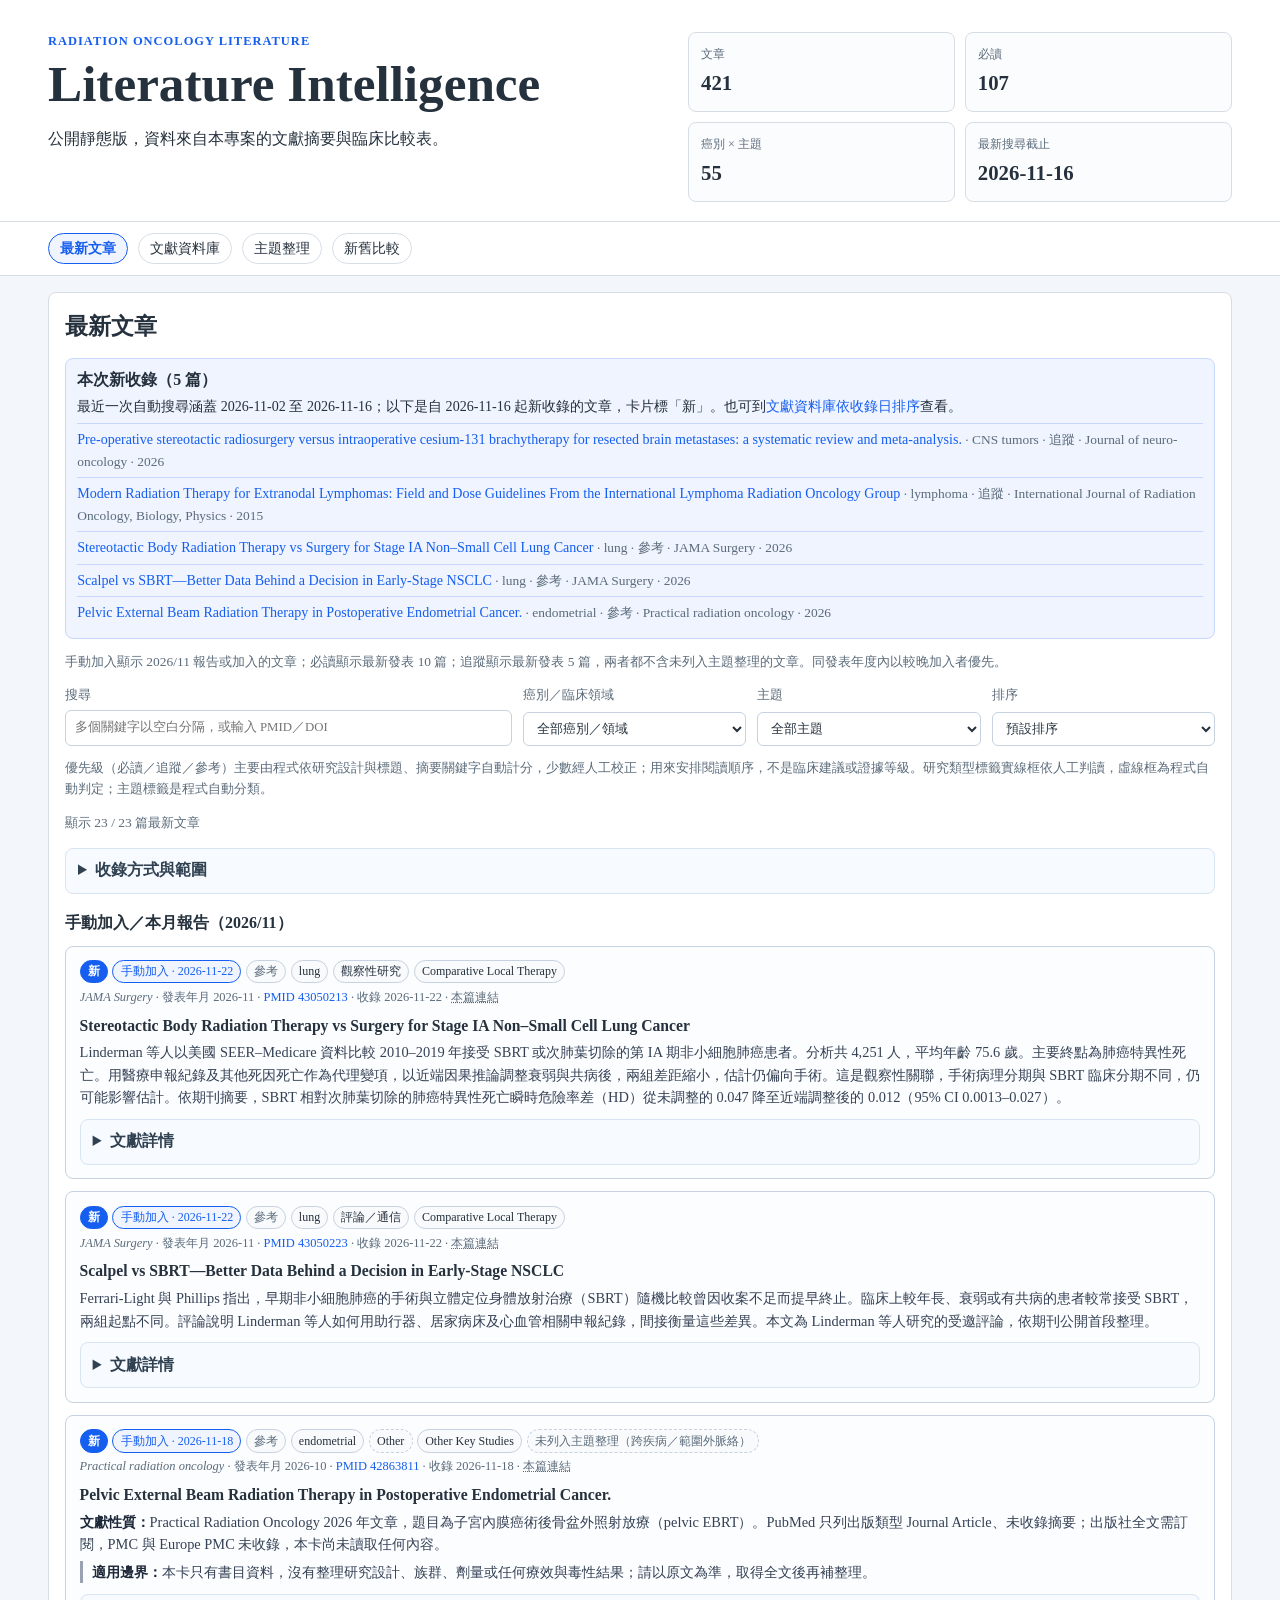
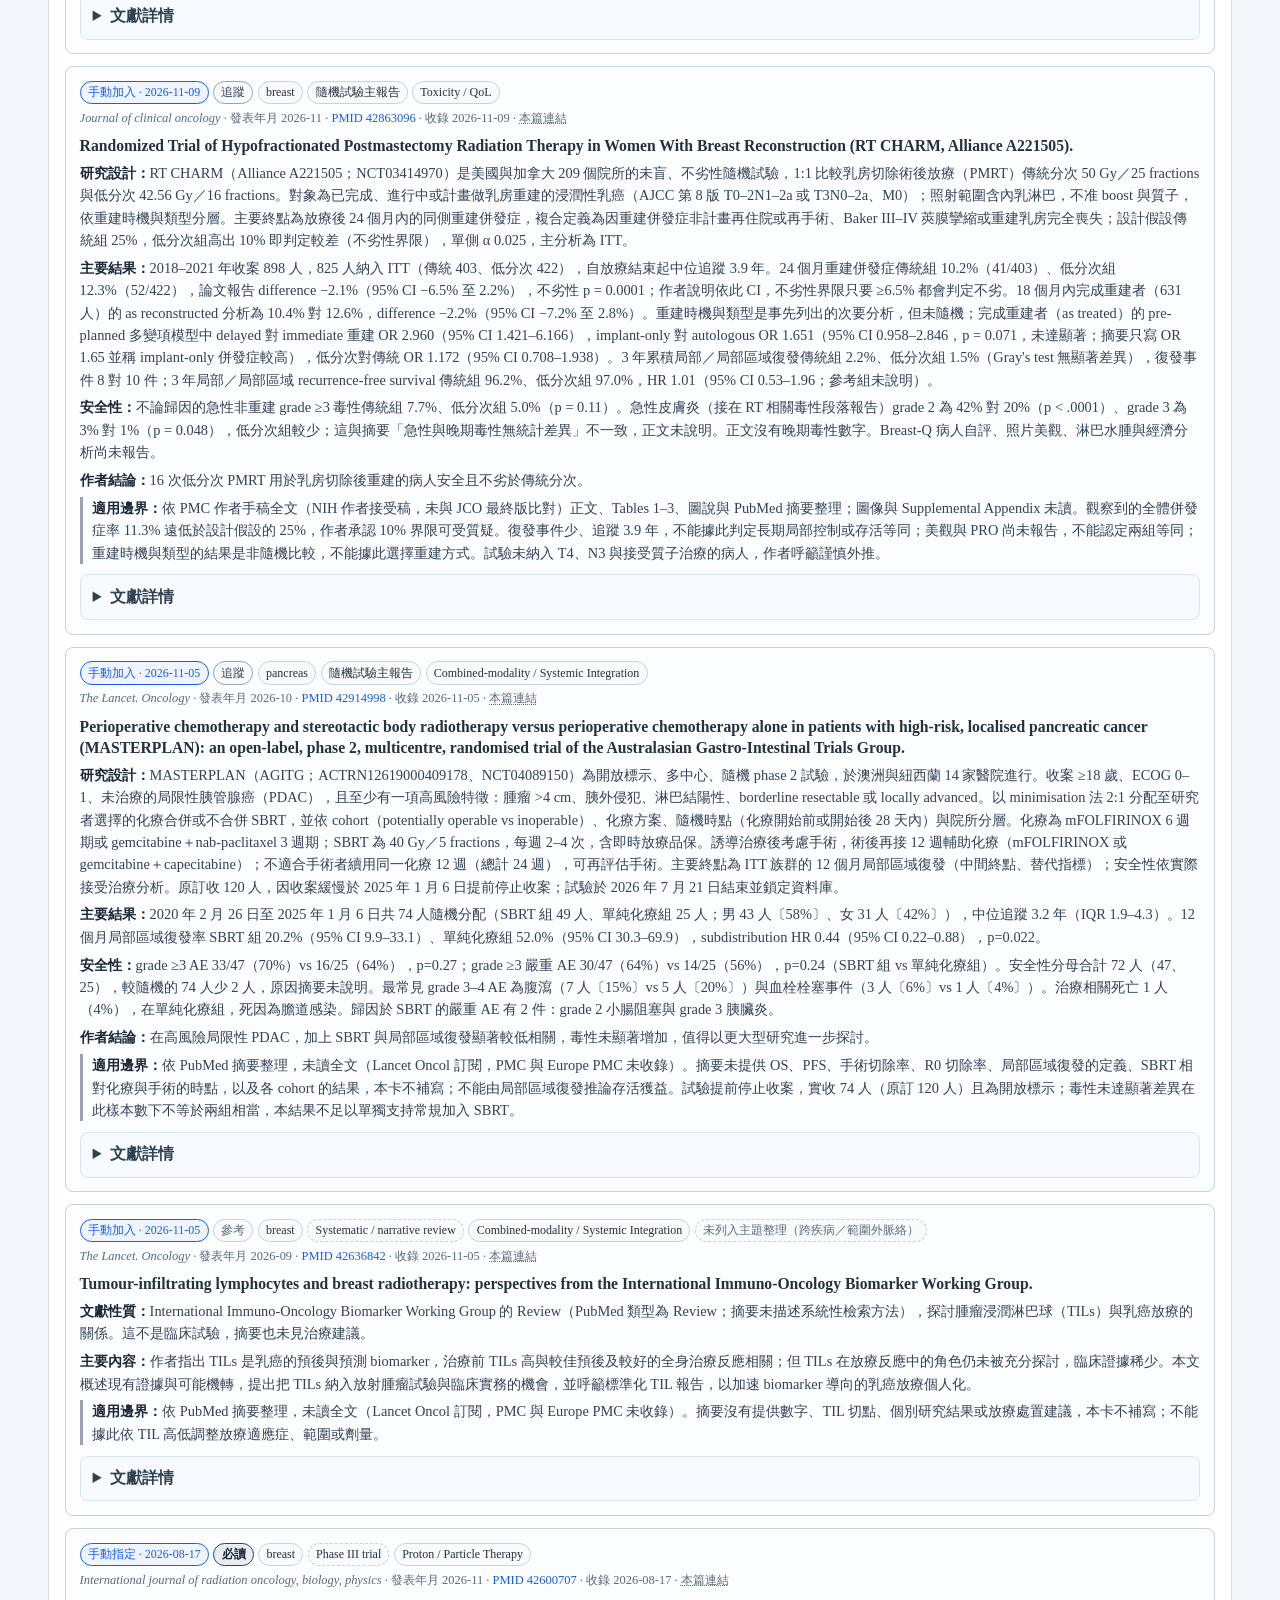
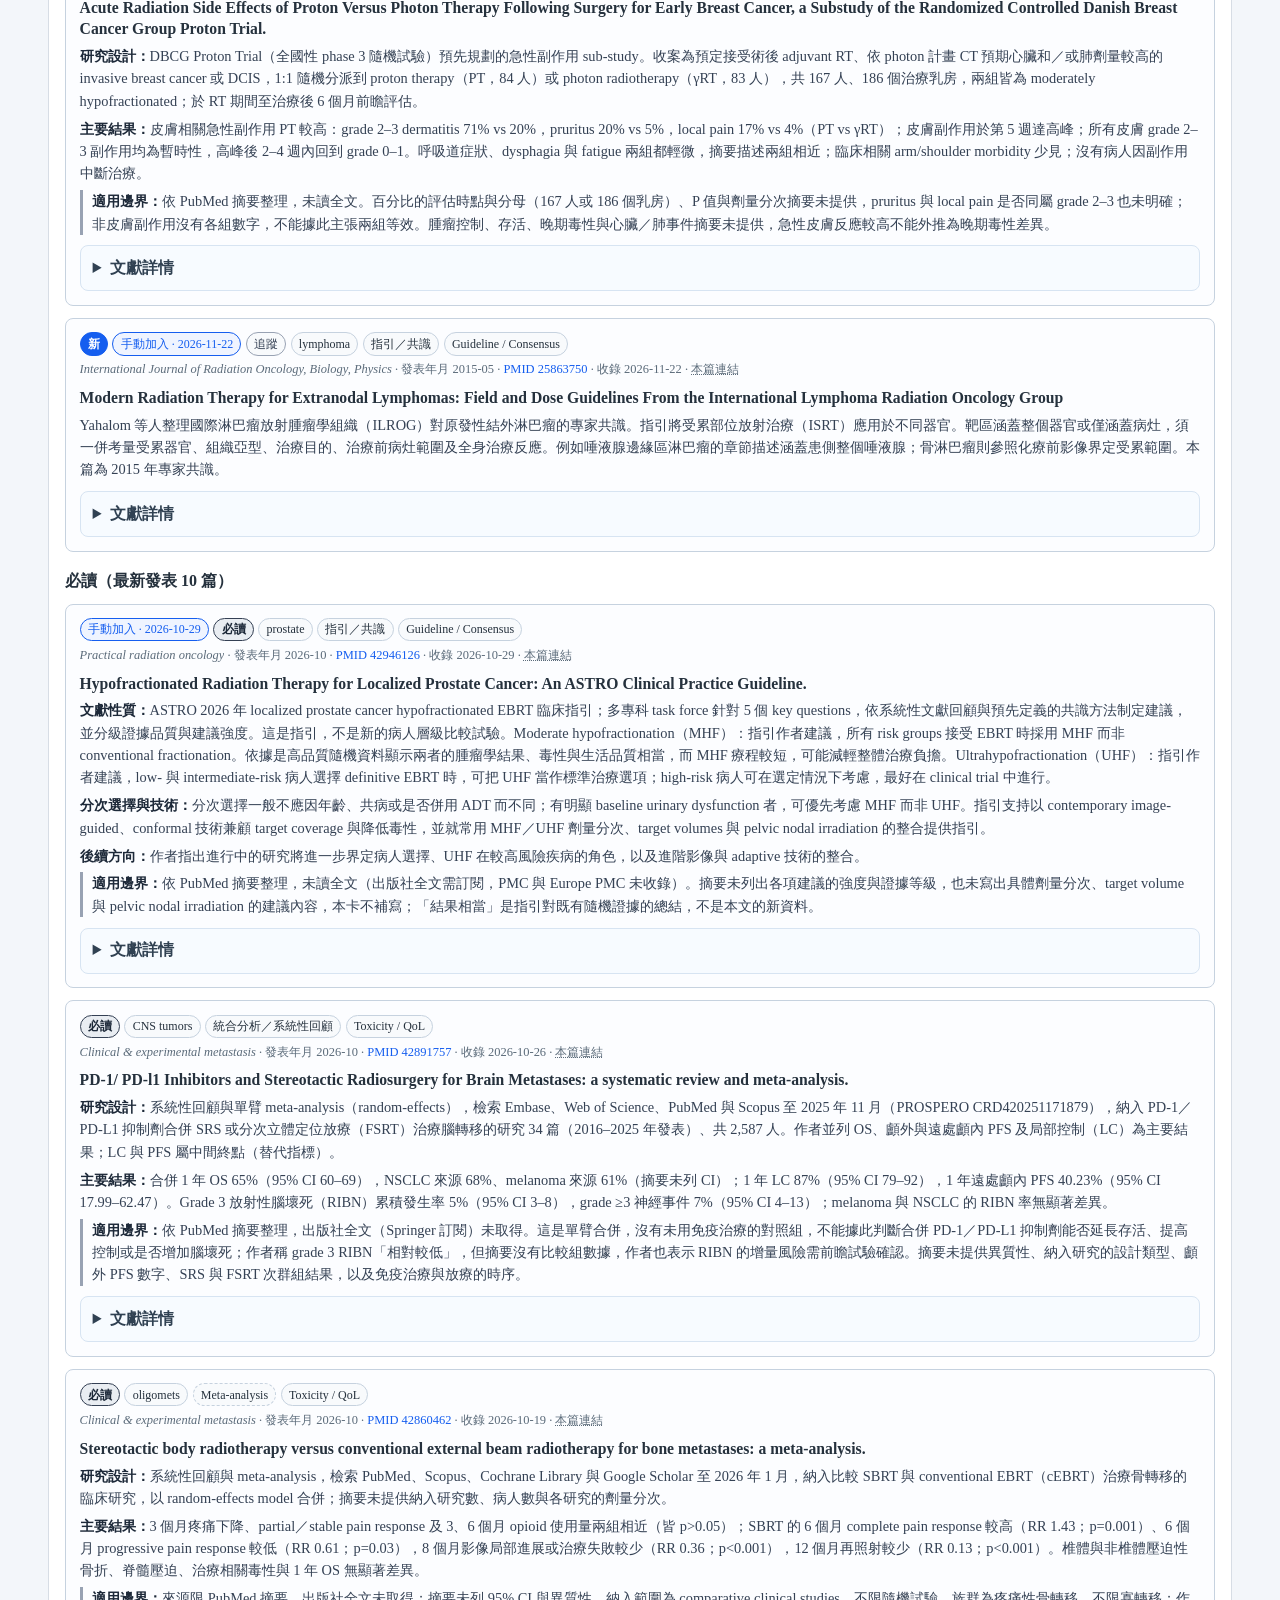
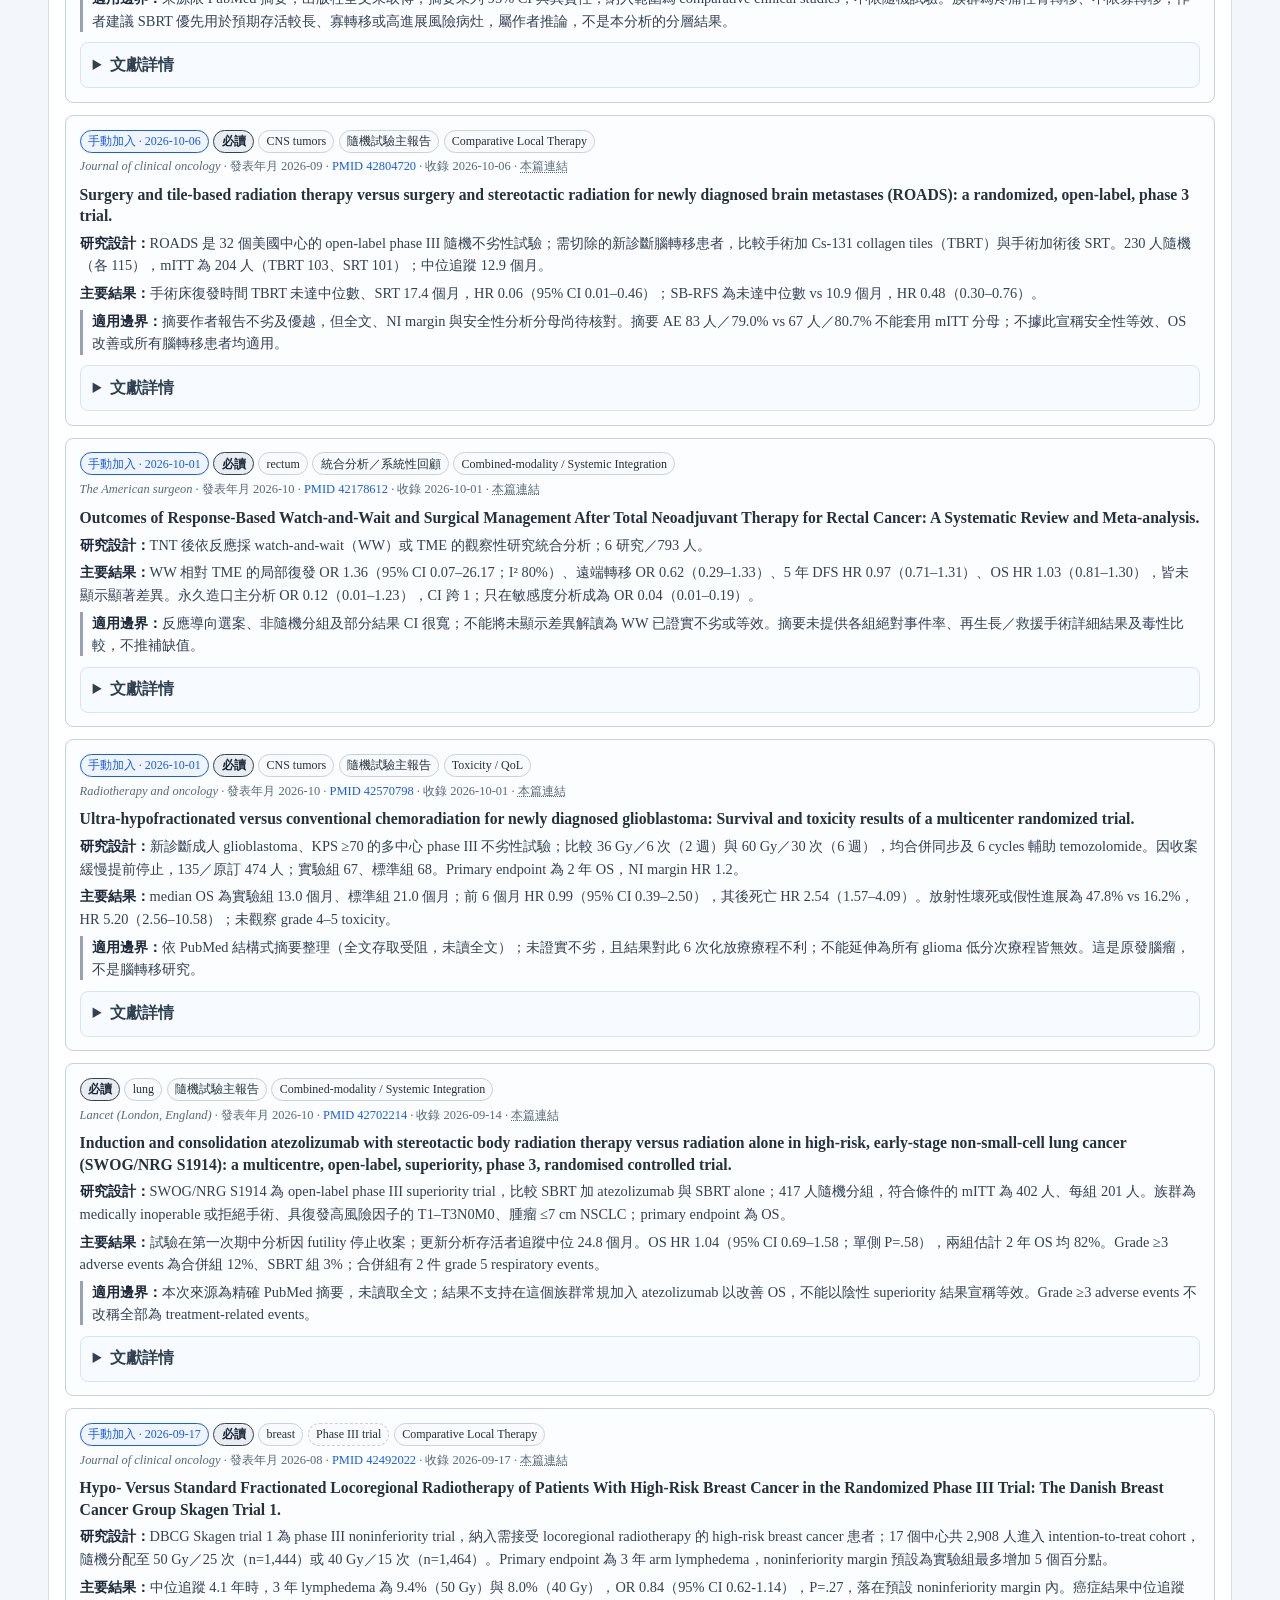
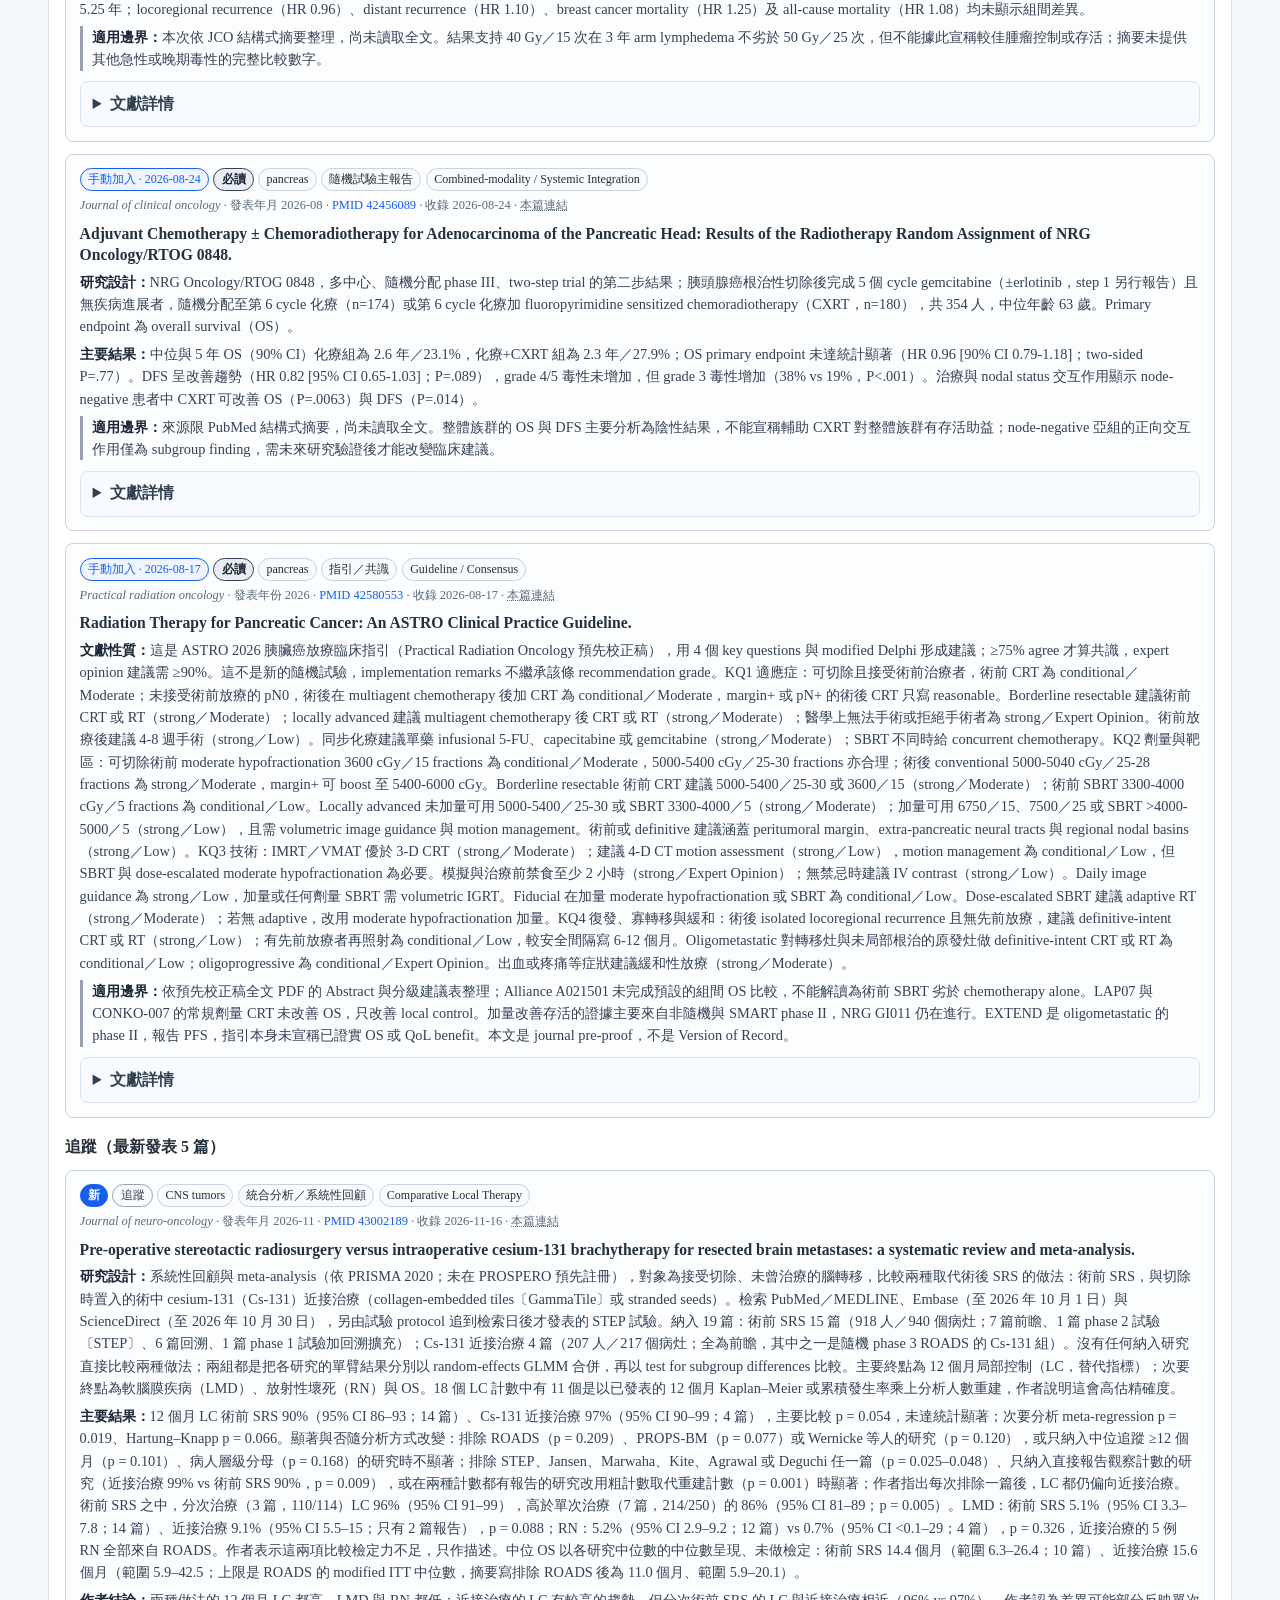
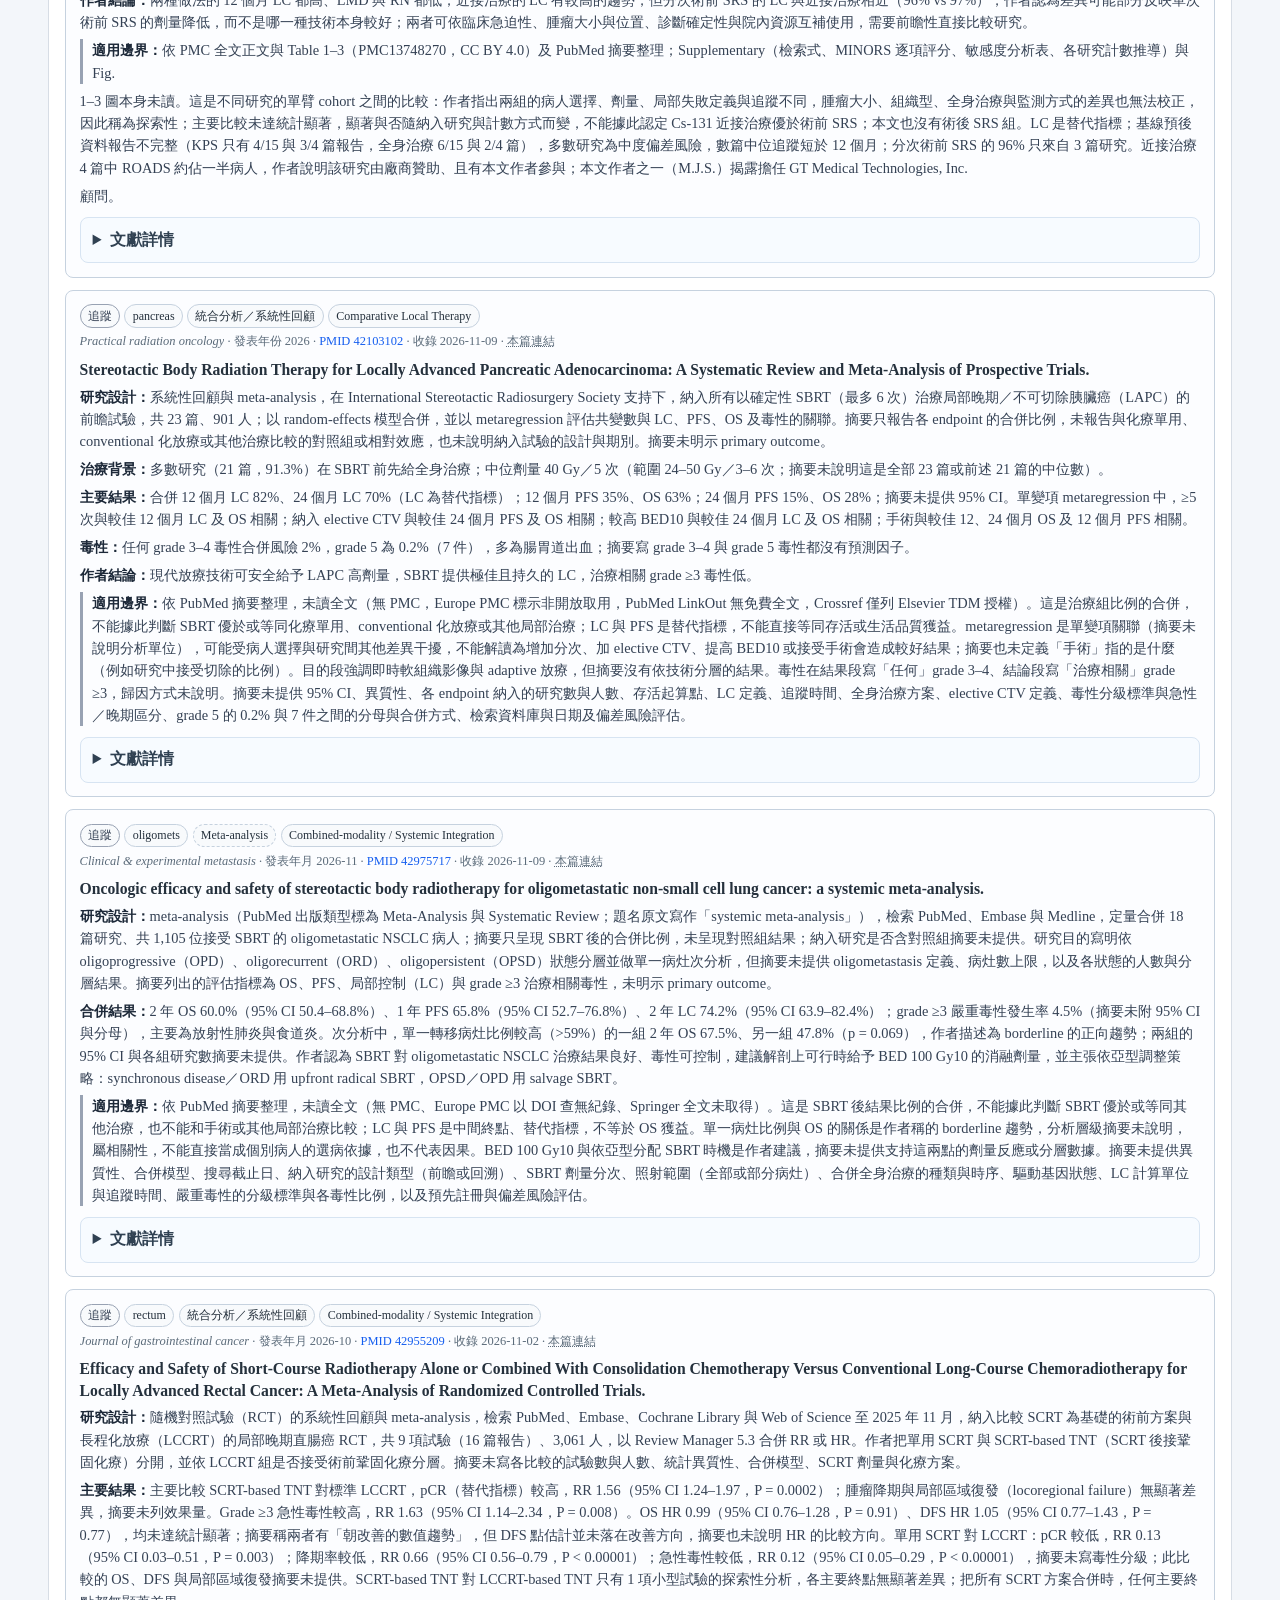
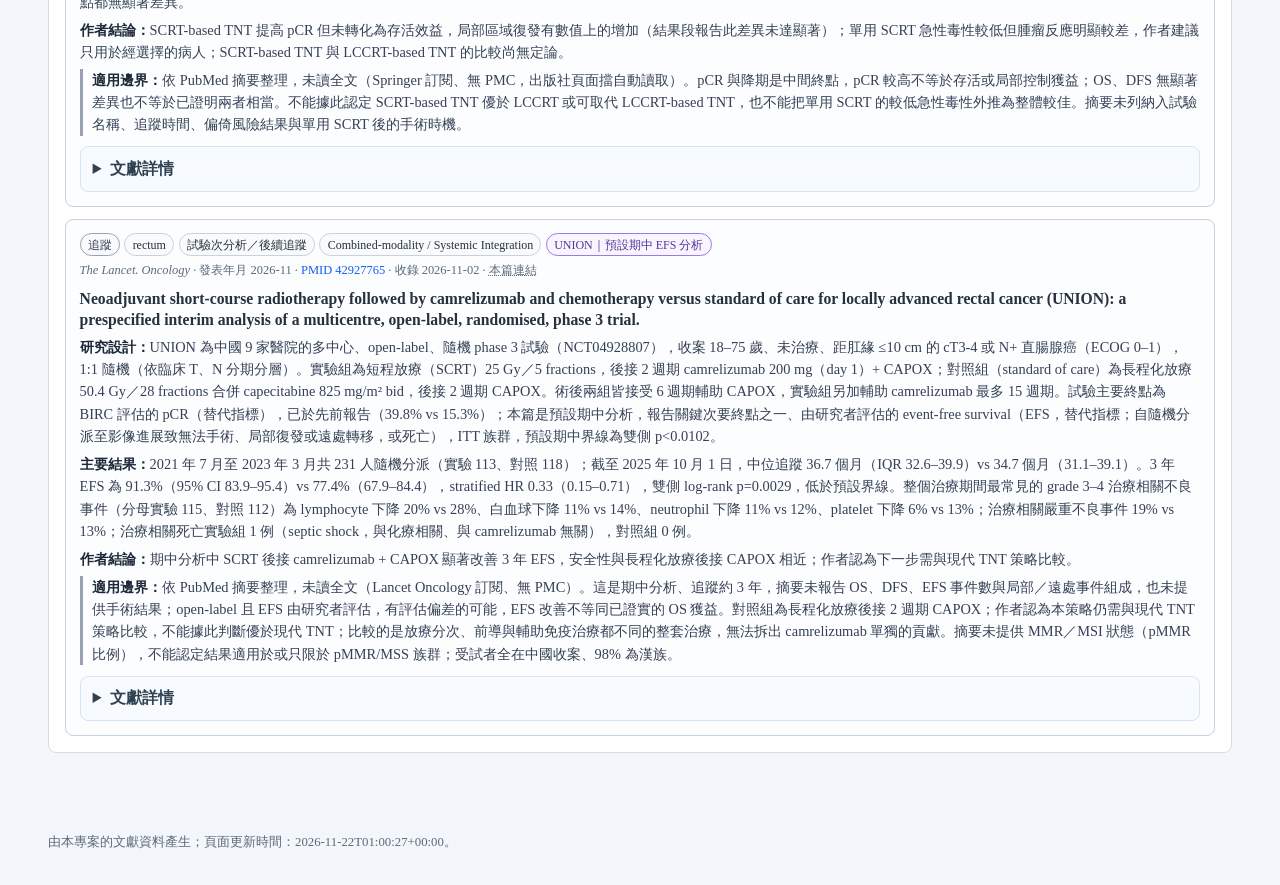
==== commit ec82afbe: "Publish literature static site 2026-11-22" ====
--- a/index.html
+++ b/index.html
@@ -5,7 +5,7 @@
   <meta name="viewport" content="width=device-width, initial-scale=1">
   <title>Literature Intelligence</title>
   <link rel="stylesheet" href="assets/site.css?v=154242693cce">
-  <script type="application/json" id="site-data">{"generatedAt": "2026-11-18T00:19:27+00:00", "latestDigestEnd": "2026-11-16", "articleCount": 418, "page": "latest"}</script>
+  <script type="application/json" id="site-data">{"generatedAt": "2026-11-22T01:00:27+00:00", "latestDigestEnd": "2026-11-16", "articleCount": 421, "page": "latest"}</script>
 </head>
 <body>
   <a class="skip-link" href="#main-content">跳至主要內容</a>
@@ -17,9 +17,9 @@
     </div>
     
     <dl class="metrics">
-      <div><dt>文章</dt><dd>418</dd></div>
+      <div><dt>文章</dt><dd>421</dd></div>
       <div><dt>必讀</dt><dd>107</dd></div>
-      <div><dt>癌別 × 主題</dt><dd>54</dd></div>
+      <div><dt>癌別 × 主題</dt><dd>55</dd></div>
       <div><dt>最新搜尋截止</dt><dd>2026-11-16</dd></div>
     </dl>
     
@@ -31,9 +31,9 @@
     
     <section class="panel">
       <h2>最新文章</h2>
-      <section class="latest-additions"><h3>本次新收錄（2 篇）</h3><p>最近一次自動搜尋涵蓋 2026-11-02 至 2026-11-16；以下是自 2026-11-16 起新收錄的文章，卡片標「新」。也可到<a href="database.html?sort=added">文獻資料庫依收錄日排序</a>查看。</p><ul class="new-additions"><li><a href="database.html#pmid-43002189">Pre-operative stereotactic radiosurgery versus intraoperative cesium-131 brachytherapy for resected brain metastases: a systematic review and meta-analysis.</a><span class="muted"> · CNS tumors · 追蹤 · Journal of neuro-oncology · 2026</span></li><li><a href="database.html#pmid-42863811">Pelvic External Beam Radiation Therapy in Postoperative Endometrial Cancer.</a><span class="muted"> · endometrial · 參考 · Practical radiation oncology · 2026</span></li></ul></section>
+      <section class="latest-additions"><h3>本次新收錄（5 篇）</h3><p>最近一次自動搜尋涵蓋 2026-11-02 至 2026-11-16；以下是自 2026-11-16 起新收錄的文章，卡片標「新」。也可到<a href="database.html?sort=added">文獻資料庫依收錄日排序</a>查看。</p><ul class="new-additions"><li><a href="database.html#pmid-43002189">Pre-operative stereotactic radiosurgery versus intraoperative cesium-131 brachytherapy for resected brain metastases: a systematic review and meta-analysis.</a><span class="muted"> · CNS tumors · 追蹤 · Journal of neuro-oncology · 2026</span></li><li><a href="database.html#pmid-25863750">Modern Radiation Therapy for Extranodal Lymphomas: Field and Dose Guidelines From the International Lymphoma Radiation Oncology Group</a><span class="muted"> · lymphoma · 追蹤 · International Journal of Radiation Oncology, Biology, Physics · 2015</span></li><li><a href="database.html#pmid-43050213">Stereotactic Body Radiation Therapy vs Surgery for Stage IA Non–Small Cell Lung Cancer</a><span class="muted"> · lung · 參考 · JAMA Surgery · 2026</span></li><li><a href="database.html#pmid-43050223">Scalpel vs SBRT—Better Data Behind a Decision in Early-Stage NSCLC</a><span class="muted"> · lung · 參考 · JAMA Surgery · 2026</span></li><li><a href="database.html#pmid-42863811">Pelvic External Beam Radiation Therapy in Postoperative Endometrial Cancer.</a><span class="muted"> · endometrial · 參考 · Practical radiation oncology · 2026</span></li></ul></section>
       <p class="caption">手動加入顯示 2026/11 報告或加入的文章；必讀顯示最新發表 10 篇；追蹤顯示最新發表 5 篇，兩者都不含未列入主題整理的文章。同發表年度內以較晚加入者優先。</p>
-      <button type="button" class="filter-toggle" aria-expanded="false" aria-controls="filterControls">篩選與排序</button><div id="filterControls" class="filters filter-panel" data-filter-target="#latestArticles" data-filter-items=".filter-item"><label>搜尋 <input id="searchBox" class="filter-search" type="search" placeholder="多個關鍵字以空白分隔，或輸入 PMID／DOI"></label><label>癌別／臨床領域 <select id="cancerFilter" class="filter-cancer"><option value="">全部癌別／領域</option><option value="CNS tumors">CNS tumors</option><option value="HCC">HCC</option><option value="breast">breast</option><option value="endometrial">endometrial</option><option value="esophageal">esophageal</option><option value="head and neck">head and neck</option><option value="lung">lung</option><option value="oligomets">oligomets</option><option value="pancreas">pancreas</option><option value="prostate">prostate</option><option value="rectum">rectum</option></select></label><label>主題 <select id="themeFilter" class="filter-theme"><option value="">全部主題</option><option value="Combined-modality / Systemic Integration">Combined-modality / Systemic Integration</option><option value="Comparative Local Therapy">Comparative Local Therapy</option><option value="Evidence Synthesis / Review">Evidence Synthesis / Review</option><option value="Guideline / Consensus">Guideline / Consensus</option><option value="Oligometastatic Local Therapy">Oligometastatic Local Therapy</option><option value="Other Key Studies">Other Key Studies</option><option value="Proton / Particle Therapy">Proton / Particle Therapy</option><option value="Technique / Planning / Imaging">Technique / Planning / Imaging</option><option value="Toxicity / QoL">Toxicity / QoL</option></select></label><label>排序 <select id="sortOrder" class="filter-sort"><option value="">預設排序</option><option value="published">發表年月（新到舊）</option><option value="added">收錄日（新到舊）</option><option value="priority">優先級（必讀優先）</option></select></label></div><p class="caption filter-note">優先級（必讀／追蹤／參考）主要由程式依研究設計與標題、摘要關鍵字自動計分，少數經人工校正；用來安排閱讀順序，不是臨床建議或證據等級。研究類型標籤實線框依人工判讀，虛線框為程式自動判定；主題標籤是程式自動分類。</p><p class="caption" role="status" aria-live="polite" aria-atomic="true">顯示 <span id="visibleCount" class="visible-count">20</span> / 20 篇最新文章</p><p id="emptyState" class="muted hidden">沒有符合目前篩選條件的項目。</p>
+      <button type="button" class="filter-toggle" aria-expanded="false" aria-controls="filterControls">篩選與排序</button><div id="filterControls" class="filters filter-panel" data-filter-target="#latestArticles" data-filter-items=".filter-item"><label>搜尋 <input id="searchBox" class="filter-search" type="search" placeholder="多個關鍵字以空白分隔，或輸入 PMID／DOI"></label><label>癌別／臨床領域 <select id="cancerFilter" class="filter-cancer"><option value="">全部癌別／領域</option><option value="CNS tumors">CNS tumors</option><option value="HCC">HCC</option><option value="breast">breast</option><option value="endometrial">endometrial</option><option value="esophageal">esophageal</option><option value="head and neck">head and neck</option><option value="lung">lung</option><option value="lymphoma">lymphoma</option><option value="oligomets">oligomets</option><option value="pancreas">pancreas</option><option value="prostate">prostate</option><option value="rectum">rectum</option></select></label><label>主題 <select id="themeFilter" class="filter-theme"><option value="">全部主題</option><option value="Combined-modality / Systemic Integration">Combined-modality / Systemic Integration</option><option value="Comparative Local Therapy">Comparative Local Therapy</option><option value="Evidence Synthesis / Review">Evidence Synthesis / Review</option><option value="Guideline / Consensus">Guideline / Consensus</option><option value="Oligometastatic Local Therapy">Oligometastatic Local Therapy</option><option value="Other Key Studies">Other Key Studies</option><option value="Proton / Particle Therapy">Proton / Particle Therapy</option><option value="Technique / Planning / Imaging">Technique / Planning / Imaging</option><option value="Toxicity / QoL">Toxicity / QoL</option></select></label><label>排序 <select id="sortOrder" class="filter-sort"><option value="">預設排序</option><option value="published">發表年月（新到舊）</option><option value="added">收錄日（新到舊）</option><option value="priority">優先級（必讀優先）</option></select></label></div><p class="caption filter-note">優先級（必讀／追蹤／參考）主要由程式依研究設計與標題、摘要關鍵字自動計分，少數經人工校正；用來安排閱讀順序，不是臨床建議或證據等級。研究類型標籤實線框依人工判讀，虛線框為程式自動判定；主題標籤是程式自動分類。</p><p class="caption" role="status" aria-live="polite" aria-atomic="true">顯示 <span id="visibleCount" class="visible-count">23</span> / 23 篇最新文章</p><p id="emptyState" class="muted hidden">沒有符合目前篩選條件的項目。</p>
       
 <details class="scope-note">
   <summary>收錄方式與範圍</summary>
@@ -44,12 +44,12 @@
   </div>
 </details>
 
-      <div id="latestArticles" class="sectioned-list"><section class="filter-section"><h3>手動加入／本月報告（2026/11）</h3><div class="article-list compact"><article class="article-card filter-item" id="pmid-42863811" data-cancer="endometrial" data-theme="Other Key Studies" data-priority="archive" data-study="Other" data-manual="1" data-search="pelvic external beam radiation therapy in postoperative endometrial cancer.  文獻性質：practical radiation oncology 2026 年文章，題目為子宮內膜癌術後骨盆外照射放療（pelvic ebrt）。pubmed 只列出版類型 journal article、未收錄摘要；出版社全文需訂閱，pmc 與 europe pmc 未收錄，本卡尚未讀取任何內容。適用邊界：本卡只有書目資料，沒有整理研究設計、族群、劑量或任何療效與毒性結果；請以原文為準，取得全文後再補整理。 endometrial other key studies other archive 參考  practical radiation oncology kim-wang s 42863811 10.1016/j.prro.2026.09.014" data-pmid="42863811" data-doi="10.1016/j.prro.2026.09.014" data-published="2026-10" data-added="2026-11-18" data-rank="2"><div class="article-meta"><span class="tag tag-new">新</span> <span class="tag tag-manual">手動加入 · 2026-11-18</span> <span class="tag tag-muted">參考</span> <span class="tag">endometrial</span> <span class="tag tag-auto" title="程式依標題與摘要自動判定">Other</span> <span class="tag">Other Key Studies</span> <span class="tag tag-scope">未列入主題整理（跨疾病／範圍外脈絡）</span></div><div class="article-source"><span class="meta-journal" title="Practical radiation oncology">Practical radiation oncology</span> · <span>發表年月 2026-10</span> · <span><a href="https://pubmed.ncbi.nlm.nih.gov/42863811/">PMID 42863811</a></span> · <span>收錄 2026-11-18</span> · <a class="permalink" href="database.html#pmid-42863811">本篇連結</a></div><h3>Pelvic External Beam Radiation Therapy in Postoperative Endometrial Cancer.</h3><div class="article-summary"><p><strong>文獻性質：</strong>Practical Radiation Oncology 2026 年文章，題目為子宮內膜癌術後骨盆外照射放療（pelvic EBRT）。PubMed 只列出版類型 Journal Article、未收錄摘要；出版社全文需訂閱，PMC 與 Europe PMC 未收錄，本卡尚未讀取任何內容。</p><p class="summary-boundary"><strong>適用邊界：</strong>本卡只有書目資料，沒有整理研究設計、族群、劑量或任何療效與毒性結果；請以原文為準，取得全文後再補整理。</p></div><details><summary>文獻詳情</summary><div class="detail-panel"><div class="article-links"><a href="https://pubmed.ncbi.nlm.nih.gov/42863811/">PubMed</a><a href="https://doi.org/10.1016/j.prro.2026.09.014">DOI</a><a href="https://www.practicalradonc.org/article/S1879-8500(26)00319-X/fulltext">Publisher</a></div><h4>文獻資訊</h4><div class="table-wrap"><table class="article-info-table"><caption class="visually-hidden">文獻資訊</caption><thead><tr><th>欄位</th><th>內容</th></tr></thead><tbody><tr><td>發表時間</td><td>2026-10</td></tr><tr><td>加入方式</td><td>手動加入（2026-11-18；使用者提供文章標題與作者；PubMed 無摘要、全文未取得，暫列書目卡）</td></tr><tr><td>期刊</td><td>Practical radiation oncology</td></tr><tr><td>PMID/DOI</td><td>PMID 42863811</td></tr><tr><td>PubMed 列出的全文來源</td><td>PubMed LinkOut 未列免費全文來源（快照日期 2026-11-18）。</td></tr></tbody></table></div><p class="muted">這篇目前沒有可呈現的臨床比較表。</p></div></details></article><article class="article-card filter-item" id="pmid-42863096" data-cancer="breast" data-theme="Toxicity / QoL" data-priority="monitor" data-study="隨機試驗主報告" data-manual="1" data-search="randomized trial of hypofractionated postmastectomy radiation therapy in women with breast reconstruction (rt charm, alliance a221505). purpose: to fill the evidence gap, we conducted a noninferiority trial of hypofractionated versus conventional pmrt in patients undergoing breast reconstruction. methods: women with unilateral invasive breast cancer with planned immediate or delayed reconstruction and pmrt were randomly assigned (1:1) to 50 gy (25 fractions/5 weeks) or 42.56 gy (16 fractions/3 weeks). results: the 24-month reconstruction complication rates were 12.3% (52/422) with hypofractionated pmrt and 10.2% (41/403) with conventional pmrt, corresponding to an estimated difference of -2.1% (95% ci, -6.5 to 2.2). conclusion: a 16-fraction course of hypofractionated pmrt is safe and noninferior to conventional pmrt in women undergoing breast reconstruction after mastectomy. 研究設計：rt charm（alliance a221505；nct03414970）是美國與加拿大 209 個院所的未盲、不劣性隨機試驗，1:1 比較乳房切除術後放療（pmrt）傳統分次 50 gy／25 fractions 與低分次 42.56 gy／16 fractions。對象為已完成、進行中或計畫做乳房重建的浸潤性乳癌（ajcc 第 8 版 t0–2n1–2a 或 t3n0–2a、m0）；照射範圍含內乳淋巴，不准 boost 與質子，依重建時機與類型分層。主要終點為放療後 24 個月內的同側重建併發症，複合定義為因重建併發症非計畫再住院或再手術、baker iii–iv 莢膜攣縮或重建乳房完全喪失；設計假設傳統組 25%，低分次組高出 10% 即判定較差（不劣性界限），單側 α 0.025，主分析為 itt。主要結果：2018–2021 年收案 898 人，825 人納入 itt（傳統 403、低分次 422），自放療結束起中位追蹤 3.9 年。24 個月重建併發症傳統組 10.2%（41/403）、低分次組 12.3%（52/422），論文報告 difference −2.1%（95% ci −6.5% 至 2.2%），不劣性 p = 0.0001；作者說明依此 ci，不劣性界限只要 ≥6.5% 都會判定不劣。18 個月內完成重建者（631 人）的 as reconstructed 分析為 10.4% 對 12.6%，difference −2.2%（95% ci −7.2% 至 2.8%）。重建時機與類型是事先列出的次要分析，但未隨機；完成重建者（as treated）的 pre-planned 多變項模型中 delayed 對 immediate 重建 or 2.960（95% ci 1.421–6.166），implant-only 對 autologous or 1.651（95% ci 0.958–2.846，p = 0.071，未達顯著；摘要只寫 or 1.65 並稱 implant-only 併發症較高），低分次對傳統 or 1.172（95% ci 0.708–1.938）。3 年累積局部／局部區域復發傳統組 2.2%、低分次組 1.5%（gray&#x27;s test 無顯著差異），復發事件 8 對 10 件；3 年局部／局部區域 recurrence-free survival 傳統組 96.2%、低分次組 97.0%，hr 1.01（95% ci 0.53–1.96；參考組未說明）。安全性：不論歸因的急性非重建 grade ≥3 毒性傳統組 7.7%、低分次組 5.0%（p = 0.11）。急性皮膚炎（接在 rt 相關毒性段落報告）grade 2 為 42% 對 20%（p &lt; .0001）、grade 3 為 3% 對 1%（p = 0.048），低分次組較少；這與摘要「急性與晚期毒性無統計差異」不一致，正文未說明。正文沒有晚期毒性數字。breast-q 病人自評、照片美觀、淋巴水腫與經濟分析尚未報告。作者結論：16 次低分次 pmrt 用於乳房切除後重建的病人安全且不劣於傳統分次。適用邊界：依 pmc 作者手稿全文（nih 作者接受稿，未與 jco 最終版比對）正文、tables 1–3、圖說與 pubmed 摘要整理；圖像與 supplemental appendix 未讀。觀察到的全體併發症率 11.3% 遠低於設計假設的 25%，作者承認 10% 界限可受質疑。復發事件少、追蹤 3.9 年，不能據此判定長期局部控制或存活等同；美觀與 pro 尚未報告，不能認定兩組等同；重建時機與類型的結果是非隨機比較，不能據此選擇重建方式。試驗未納入 t4、n3 與接受質子治療的病人，作者呼籲謹慎外推。 breast toxicity / qol 隨機試驗主報告 monitor 追蹤  journal of clinical oncology : official journal of the american society of clinical oncology poppe mm 42863096 10.1200/jco-26-00474" data-pmid="42863096" data-doi="10.1200/jco-26-00474" data-published="2026-11" data-added="2026-11-09" data-rank="1"><div class="article-meta"><span class="tag tag-manual">手動加入 · 2026-11-09</span> <span class="tag tag-monitor">追蹤</span> <span class="tag">breast</span> <span class="tag">隨機試驗主報告</span> <span class="tag">Toxicity / QoL</span></div><div class="article-source"><span class="meta-journal" title="Journal of clinical oncology : official journal of the American Society of Clinical Oncology">Journal of clinical oncology</span> · <span>發表年月 2026-11</span> · <span><a href="https://pubmed.ncbi.nlm.nih.gov/42863096/">PMID 42863096</a></span> · <span>收錄 2026-11-09</span> · <a class="permalink" href="database.html#pmid-42863096">本篇連結</a></div><h3>Randomized Trial of Hypofractionated Postmastectomy Radiation Therapy in Women With Breast Reconstruction (RT CHARM, Alliance A221505).</h3><div class="article-summary"><p><strong>研究設計：</strong>RT CHARM（Alliance A221505；NCT03414970）是美國與加拿大 209 個院所的未盲、不劣性隨機試驗，1:1 比較乳房切除術後放療（PMRT）傳統分次 50 Gy／25 fractions 與低分次 42.56 Gy／16 fractions。對象為已完成、進行中或計畫做乳房重建的浸潤性乳癌（AJCC 第 8 版 T0–2N1–2a 或 T3N0–2a、M0）；照射範圍含內乳淋巴，不准 boost 與質子，依重建時機與類型分層。主要終點為放療後 24 個月內的同側重建併發症，複合定義為因重建併發症非計畫再住院或再手術、Baker III–IV 莢膜攣縮或重建乳房完全喪失；設計假設傳統組 25%，低分次組高出 10% 即判定較差（不劣性界限），單側 α 0.025，主分析為 ITT。</p><p><strong>主要結果：</strong>2018–2021 年收案 898 人，825 人納入 ITT（傳統 403、低分次 422），自放療結束起中位追蹤 3.9 年。24 個月重建併發症傳統組 10.2%（41/403）、低分次組 12.3%（52/422），論文報告 difference −2.1%（95% CI −6.5% 至 2.2%），不劣性 p = 0.0001；作者說明依此 CI，不劣性界限只要 ≥6.5% 都會判定不劣。18 個月內完成重建者（631 人）的 as reconstructed 分析為 10.4% 對 12.6%，difference −2.2%（95% CI −7.2% 至 2.8%）。重建時機與類型是事先列出的次要分析，但未隨機；完成重建者（as treated）的 pre-planned 多變項模型中 delayed 對 immediate 重建 OR 2.960（95% CI 1.421–6.166），implant-only 對 autologous OR 1.651（95% CI 0.958–2.846，p = 0.071，未達顯著；摘要只寫 OR 1.65 並稱 implant-only 併發症較高），低分次對傳統 OR 1.172（95% CI 0.708–1.938）。3 年累積局部／局部區域復發傳統組 2.2%、低分次組 1.5%（Gray&#x27;s test 無顯著差異），復發事件 8 對 10 件；3 年局部／局部區域 recurrence-free survival 傳統組 96.2%、低分次組 97.0%，HR 1.01（95% CI 0.53–1.96；參考組未說明）。</p><p><strong>安全性：</strong>不論歸因的急性非重建 grade ≥3 毒性傳統組 7.7%、低分次組 5.0%（p = 0.11）。急性皮膚炎（接在 RT 相關毒性段落報告）grade 2 為 42% 對 20%（p &lt; .0001）、grade 3 為 3% 對 1%（p = 0.048），低分次組較少；這與摘要「急性與晚期毒性無統計差異」不一致，正文未說明。正文沒有晚期毒性數字。Breast-Q 病人自評、照片美觀、淋巴水腫與經濟分析尚未報告。</p><p><strong>作者結論：</strong>16 次低分次 PMRT 用於乳房切除後重建的病人安全且不劣於傳統分次。</p><p class="summary-boundary"><strong>適用邊界：</strong>依 PMC 作者手稿全文（NIH 作者接受稿，未與 JCO 最終版比對）正文、Tables 1–3、圖說與 PubMed 摘要整理；圖像與 Supplemental Appendix 未讀。觀察到的全體併發症率 11.3% 遠低於設計假設的 25%，作者承認 10% 界限可受質疑。復發事件少、追蹤 3.9 年，不能據此判定長期局部控制或存活等同；美觀與 PRO 尚未報告，不能認定兩組等同；重建時機與類型的結果是非隨機比較，不能據此選擇重建方式。試驗未納入 T4、N3 與接受質子治療的病人，作者呼籲謹慎外推。</p></div><details><summary>文獻詳情</summary><div class="detail-panel"><div class="clinical-block"><h4>臨床比較表</h4><h5>收案對象</h5><div class="table-wrap"><table class="clinical-population-table"><caption class="visually-hidden">臨床比較表收案對象</caption><thead><tr><th>整體收案對象</th></tr></thead><tbody><tr><td>RT CHARM（Alliance A221505；NCT03414970），美加 209 院所，2018-02-01 至 2021-08-11 收案 898 人；38 人放療前退出、35 人不符資格，825 人納入 ITT（傳統 403、低分次 422；各組隨機人數正文未提供）。≥18 歲、ECOG 0–1、已完成乳房切除的浸潤性乳癌，AJCC 第 8 版 T0–2N1–2a 或 T3N0–2a、M0，已完成、進行中或計畫做乳房重建；排除 T4、N3、切緣陽性、活動性膠原血管疾病、同時雙側或先前同側乳癌、曾接受胸部放療。兩組照射範圍相同：重建乳房／胸壁、未廓清腋窩、鎖骨上與內乳淋巴（前 3 肋間）；不准 boost 與質子。依重建時機與類型分層隨機。825 人中 84% 完成重建：immediate 219 人（27%）、delayed 474 人（58%）；implant-only 400 人（49%）、autologous（±implant）293 人（正文寫 41%，分母未說明）。自放療結束中位追蹤 3.9 年。</td></tr></tbody></table></div><h5>Arm 比較</h5><div class="table-wrap"><table class="clinical-table"><caption class="visually-hidden">臨床治療組比較</caption><thead><tr><th>比較項目</th><th>Arm 1 / 對照</th><th>Arm 2 / 實驗</th><th>補充重點</th></tr></thead><tbody><tr><td data-label="比較項目">分次方式</td><td data-label="Arm 1 / 對照">50 Gy／25 fractions（5–6 週）；ITT 可評估 403 人。</td><td data-label="Arm 2 / 實驗">42.56 Gy／16 fractions（3–4 週）；ITT 可評估 422 人。</td><td data-label="補充重點">1:1 隨機、未盲；依重建時機（immediate vs delayed）與類型（autologous vs implant-only）分層。各組隨機人數與 38 位退出、35 位不符資格者的組別分布正文未提供（Figure 1 未讀）。</td></tr><tr><td data-label="比較項目">24 個月重建併發症（主要終點，ITT）</td><td data-label="Arm 1 / 對照">10.2%（41/403）。</td><td data-label="Arm 2 / 實驗">12.3%（52/422）。</td><td data-label="補充重點">論文報告 difference −2.1%（95% CI −6.5% 至 2.2%），不劣性 p = 0.0001（單側檢定，界限 10%，α 0.025）；減法順序論文未明寫。作者稱不劣性界限 ≥6.5% 皆成立。全體 11.3%，設計假設 25%。</td></tr><tr><td data-label="比較項目">24 個月重建併發症（as reconstructed，18 個月內完成重建，n=631）</td><td data-label="Arm 1 / 對照">10.4%。</td><td data-label="Arm 2 / 實驗">12.6%。</td><td data-label="補充重點">difference −2.2%（95% CI −7.2% 至 2.8%），p = 0.001；各組人數正文未提供。次分析，非 ITT。</td></tr><tr><td data-label="比較項目">重建併發症組成事件</td><td data-label="Arm 1 / 對照">正文未分組報告（Supplemental Tables 5–6 未讀）。</td><td data-label="Arm 2 / 實驗">正文未分組報告（Supplemental Tables 5–6 未讀）。</td><td data-label="補充重點">全體病人：非計畫住院 5.2%、非計畫再手術 7.8%、Baker 3–4 莢膜攣縮 3.6%、重建完全失敗 1.2%；分母未明寫。例行修整不計入主要終點。</td></tr><tr><td data-label="比較項目">重建次群組 24 個月併發症（Table 2，as treated，次要終點）</td><td data-label="Arm 1 / 對照">Immediate TE＋delayed implant 15.4%（n = 91）；all delayed implant ±TE 10%（n = 10）；immediate TE＋delayed autologous ±implant 13.8%（n = 58）；all delayed autologous ±implant ±TE 5.9%（n = 34）；immediate implant only 8.3%（n = 72）；all immediate autologous ±implant 0.0%（n = 33）。</td><td data-label="Arm 2 / 實驗">Immediate TE＋delayed implant 19.3%（n = 109）；all delayed implant ±TE 18.8%（n = 16）；immediate TE＋delayed autologous ±implant 13.8%（n = 58）；all delayed autologous ±implant ±TE 13.9%（n = 36）；immediate implant only 5.3%（n = 75）；all immediate autologous ±implant 2.6%（n = 39）。</td><td data-label="補充重點">631 位 18 個月內完成重建者。使用頻率依序 31.7%、4.1%、18.4%、11.1%、23.3%、11.4%；全體併發症依序 17.5%、15.4%、13.8%、10%、6.8%、1.4%。作者稱看不出分次差異，但各組人數太小無法判定不劣；組間 p 值或 CI 未報告；重建方式未隨機。</td></tr><tr><td data-label="比較項目">多變項 logistic 迴歸（完成重建者，as treated）</td><td data-label="Arm 1 / 對照">不適用（全體模型）。</td><td data-label="Arm 2 / 實驗">不適用（全體模型）。</td><td data-label="補充重點">分次（hypo vs conventional）OR 1.172（95% CI 0.708–1.938），p = 0.537；delayed vs immediate OR 2.960（1.421–6.166），p = 0.004；implant-only vs autologous ±implant OR 1.651（0.958–2.846），p = 0.071，未達顯著；TE OR 1.456（0.724–2.933），p = 0.291。正文未報告分次 × 重建交互作用（Figure 2b 與 Supplement 未讀）；pre-planned 分析；模型人數與事件數未報告。屬相關性分析。</td></tr><tr><td data-label="比較項目">3 年 local／locoregional recurrence-free survival</td><td data-label="Arm 1 / 對照">96.2%（95% CI 94.3–98.2%）。</td><td data-label="Arm 2 / 實驗">97.0%（95% CI 95.4–98.7%）。</td><td data-label="補充重點">HR 1.01（95% CI 0.53–1.96），p = 0.97；HR 參考組未說明。中位追蹤 3.9 年（reverse Kaplan–Meier）。</td></tr><tr><td data-label="比較項目">3 年累積局部／局部區域復發</td><td data-label="Arm 1 / 對照">2.2%（95% CI 1.1–4.3%）；復發 8 件。</td><td data-label="Arm 2 / 實驗">1.5%（95% CI 0.7–3.2%）；復發 10 件。</td><td data-label="補充重點">Gray&#x27;s test 無顯著差異，p 值未列。摘要稱 36-month locoregional recurrence。Table 1 兩組中位追蹤 40.7 個月（傳統）對 47.0 個月（低分次）；事件數與累積發生率方向不同，論文未解釋。事件少，不能判定長期局部控制等同。</td></tr><tr><td data-label="比較項目">急性非重建 grade ≥3 毒性（不論歸因）</td><td data-label="Arm 1 / 對照">7.7%。</td><td data-label="Arm 2 / 實驗">5.0%。</td><td data-label="補充重點">論文報告 2.7% difference（95% CI −0.6% 至 6.0%），p = 0.11；分母與事件數正文未提供（Supplemental Figure 1 未讀）。CTCAE v4.0。</td></tr><tr><td data-label="比較項目">急性皮膚炎</td><td data-label="Arm 1 / 對照">Grade 2：171 人（42%）；grade 3：11 人（3%）。</td><td data-label="Arm 2 / 實驗">Grade 2：84 人（20%）；grade 3：3 人（1%）。</td><td data-label="補充重點">Grade 2 p &lt; .0001、grade 3 p = 0.048，低分次組較少；接在 RT 相關（possibly／likely）歸因毒性段落後報告，歸因範圍未逐字寫明。摘要稱急性與晚期毒性無統計差異，與此處低分次組皮膚炎顯著較少不一致，論文未說明。</td></tr><tr><td data-label="比較項目">晚期毒性（放療結束 ≥6 個月）</td><td data-label="Arm 1 / 對照">正文未提供。</td><td data-label="Arm 2 / 實驗">正文未提供。</td><td data-label="補充重點">摘要只寫急性與晚期毒性無統計差異；正文未列晚期毒性數字（Supplemental Appendix 未讀）。</td></tr><tr><td data-label="比較項目">PRO（Breast-Q）、EORTC 照片美觀、淋巴水腫、經濟分析</td><td data-label="Arm 1 / 對照">尚未報告。</td><td data-label="Arm 2 / 實驗">尚未報告。</td><td data-label="補充重點">作者表示另文報告；不能據此認定兩組美觀或生活品質等同。</td></tr></tbody></table></div><p class="caption">依 PMC 作者手稿全文正文、Tables 1–3、圖說與 PubMed 摘要整理；Figure 1–3 影像與 Supplemental Appendix 未讀。作者手稿非出版社最終版。主要終點為 ITT；as-reconstructed 次分析、Table 2 次群組與 Table 3 多變項為 as treated，重建時機與類型的比較是事先列出的次要終點、多變項為 pre-planned，但重建方式未隨機、各組人數小，屬相關性。差值與風險差照抄論文數字，論文未明寫減法順序；不自行加總、相減或推算。放療品質審查 805 例（90%）符合或可接受、40 例（4%）不可接受、53 例（6%）未送審（分母正文未明寫）。</p></div><div class="article-links"><a href="https://pubmed.ncbi.nlm.nih.gov/42863096/">PubMed</a><a href="https://doi.org/10.1200/JCO-26-00474">DOI</a><a href="https://pmc.ncbi.nlm.nih.gov/articles/pmid/42863096/">PMC 免費全文</a></div><div class="article-links"><a href="https://pmc.ncbi.nlm.nih.gov/articles/PMC13660432/">PMC 作者手稿全文</a></div><h4>文獻資訊</h4><div class="table-wrap"><table class="article-info-table"><caption class="visually-hidden">文獻資訊</caption><thead><tr><th>欄位</th><th>內容</th></tr></thead><tbody><tr><td>發表時間</td><td>2026-11</td></tr><tr><td>加入方式</td><td>手動加入（2026-11-09；使用者提供 Journal of Clinical Oncology 文章連結；例行乳癌檢索式未命中）</td></tr><tr><td>期刊</td><td>Journal of clinical oncology : official journal of the American Society of Clinical Oncology</td></tr><tr><td>PMID/DOI</td><td>PMID 42863096</td></tr><tr><td>PubMed 列出的全文來源</td><td>PMC 免費全文。</td></tr></tbody></table></div></div></details></article><article class="article-card filter-item" id="pmid-42914998" data-cancer="pancreas" data-theme="Combined-modality / Systemic Integration" data-priority="monitor" data-study="隨機試驗主報告" data-manual="1" data-search="perioperative chemotherapy and stereotactic body radiotherapy versus perioperative chemotherapy alone in patients with high-risk, localised pancreatic cancer (masterplan): an open-label, phase 2, multicentre, randomised trial of the australasian gastro-intestinal trials group. background: pancreatic ductal adenocarcinoma (pdac) has poor outcomes and high rates of locoregional recurrence. masterplan evaluated whether stereotactic body radiotherapy (sbrt) reduced locoregional recurrence in patients with high-risk, localised pdac. findings: between feb 26, 2020, and jan 6, 2025, 74 participants (43 [58%] male, 31 [42%] female) were randomly assigned to chemotherapy and sbrt (n=49) or chemotherapy alone (n=25). after a median follow-up of 3·2 years (iqr 1·9-4·3), 12-month locoregional recurrence was 20·2% (95% ci 9·9-33·1) in the sbrt group and 52·0% (30·3-69·9) in the chemotherapy alone group (subdistribution hazard ratio 0·44 [95% ci 0·22-0·88]; p=0·022). 研究設計：masterplan（agitg；actrn12619000409178、nct04089150）為開放標示、多中心、隨機 phase 2 試驗，於澳洲與紐西蘭 14 家醫院進行。收案 ≥18 歲、ecog 0–1、未治療的局限性胰管腺癌（pdac），且至少有一項高風險特徵：腫瘤 &gt;4 cm、胰外侵犯、淋巴結陽性、borderline resectable 或 locally advanced。以 minimisation 法 2:1 分配至研究者選擇的化療合併或不合併 sbrt，並依 cohort（potentially operable vs inoperable）、化療方案、隨機時點（化療開始前或開始後 28 天內）與院所分層。化療為 mfolfirinox 6 週期或 gemcitabine＋nab-paclitaxel 3 週期；sbrt 為 40 gy／5 fractions，每週 2–4 次，含即時放療品保。誘導治療後考慮手術，術後再接 12 週輔助化療（mfolfirinox 或 gemcitabine＋capecitabine）；不適合手術者續用同一化療 12 週（總計 24 週），可再評估手術。主要終點為 itt 族群的 12 個月局部區域復發（中間終點、替代指標）；安全性依實際接受治療分析。原訂收 120 人，因收案緩慢於 2025 年 1 月 6 日提前停止收案；試驗於 2026 年 7 月 21 日結束並鎖定資料庫。主要結果：2020 年 2 月 26 日至 2025 年 1 月 6 日共 74 人隨機分配（sbrt 組 49 人、單純化療組 25 人；男 43 人〔58%〕、女 31 人〔42%〕），中位追蹤 3.2 年（iqr 1.9–4.3）。12 個月局部區域復發率 sbrt 組 20.2%（95% ci 9.9–33.1）、單純化療組 52.0%（95% ci 30.3–69.9），subdistribution hr 0.44（95% ci 0.22–0.88），p=0.022。安全性：grade ≥3 ae 33/47（70%）vs 16/25（64%），p=0.27；grade ≥3 嚴重 ae 30/47（64%）vs 14/25（56%），p=0.24（sbrt 組 vs 單純化療組）。安全性分母合計 72 人（47、25），較隨機的 74 人少 2 人，原因摘要未說明。最常見 grade 3–4 ae 為腹瀉（7 人〔15%〕vs 5 人〔20%〕）與血栓栓塞事件（3 人〔6%〕vs 1 人〔4%〕）。治療相關死亡 1 人（4%），在單純化療組，死因為膽道感染。歸因於 sbrt 的嚴重 ae 有 2 件：grade 2 小腸阻塞與 grade 3 胰臟炎。作者結論：在高風險局限性 pdac，加上 sbrt 與局部區域復發顯著較低相關，毒性未顯著增加，值得以更大型研究進一步探討。適用邊界：依 pubmed 摘要整理，未讀全文（lancet oncol 訂閱，pmc 與 europe pmc 未收錄）。摘要未提供 os、pfs、手術切除率、r0 切除率、局部區域復發的定義、sbrt 相對化療與手術的時點，以及各 cohort 的結果，本卡不補寫；不能由局部區域復發推論存活獲益。試驗提前停止收案，實收 74 人（原訂 120 人）且為開放標示；毒性未達顯著差異在此樣本數下不等於兩組相當，本結果不足以單獨支持常規加入 sbrt。 pancreas combined-modality / systemic integration 隨機試驗主報告 monitor 追蹤  the lancet. oncology oar a 42914998 10.1016/s1470-2045(26)00532-2" data-pmid="42914998" data-doi="10.1016/s1470-2045(26)00532-2" data-published="2026-10" data-added="2026-11-05" data-rank="1"><div class="article-meta"><span class="tag tag-manual">手動加入 · 2026-11-05</span> <span class="tag tag-monitor">追蹤</span> <span class="tag">pancreas</span> <span class="tag">隨機試驗主報告</span> <span class="tag">Combined-modality / Systemic Integration</span></div><div class="article-source"><span class="meta-journal" title="The Lancet. Oncology">The Lancet. Oncology</span> · <span>發表年月 2026-10</span> · <span><a href="https://pubmed.ncbi.nlm.nih.gov/42914998/">PMID 42914998</a></span> · <span>收錄 2026-11-05</span> · <a class="permalink" href="database.html#pmid-42914998">本篇連結</a></div><h3>Perioperative chemotherapy and stereotactic body radiotherapy versus perioperative chemotherapy alone in patients with high-risk, localised pancreatic cancer (MASTERPLAN): an open-label, phase 2, multicentre, randomised trial of the Australasian Gastro-Intestinal Trials Group.</h3><div class="article-summary"><p><strong>研究設計：</strong>MASTERPLAN（AGITG；ACTRN12619000409178、NCT04089150）為開放標示、多中心、隨機 phase 2 試驗，於澳洲與紐西蘭 14 家醫院進行。收案 ≥18 歲、ECOG 0–1、未治療的局限性胰管腺癌（PDAC），且至少有一項高風險特徵：腫瘤 &gt;4 cm、胰外侵犯、淋巴結陽性、borderline resectable 或 locally advanced。以 minimisation 法 2:1 分配至研究者選擇的化療合併或不合併 SBRT，並依 cohort（potentially operable vs inoperable）、化療方案、隨機時點（化療開始前或開始後 28 天內）與院所分層。化療為 mFOLFIRINOX 6 週期或 gemcitabine＋nab-paclitaxel 3 週期；SBRT 為 40 Gy／5 fractions，每週 2–4 次，含即時放療品保。誘導治療後考慮手術，術後再接 12 週輔助化療（mFOLFIRINOX 或 gemcitabine＋capecitabine）；不適合手術者續用同一化療 12 週（總計 24 週），可再評估手術。主要終點為 ITT 族群的 12 個月局部區域復發（中間終點、替代指標）；安全性依實際接受治療分析。原訂收 120 人，因收案緩慢於 2025 年 1 月 6 日提前停止收案；試驗於 2026 年 7 月 21 日結束並鎖定資料庫。</p><p><strong>主要結果：</strong>2020 年 2 月 26 日至 2025 年 1 月 6 日共 74 人隨機分配（SBRT 組 49 人、單純化療組 25 人；男 43 人〔58%〕、女 31 人〔42%〕），中位追蹤 3.2 年（IQR 1.9–4.3）。12 個月局部區域復發率 SBRT 組 20.2%（95% CI 9.9–33.1）、單純化療組 52.0%（95% CI 30.3–69.9），subdistribution HR 0.44（95% CI 0.22–0.88），p=0.022。</p><p><strong>安全性：</strong>grade ≥3 AE 33/47（70%）vs 16/25（64%），p=0.27；grade ≥3 嚴重 AE 30/47（64%）vs 14/25（56%），p=0.24（SBRT 組 vs 單純化療組）。安全性分母合計 72 人（47、25），較隨機的 74 人少 2 人，原因摘要未說明。最常見 grade 3–4 AE 為腹瀉（7 人〔15%〕vs 5 人〔20%〕）與血栓栓塞事件（3 人〔6%〕vs 1 人〔4%〕）。治療相關死亡 1 人（4%），在單純化療組，死因為膽道感染。歸因於 SBRT 的嚴重 AE 有 2 件：grade 2 小腸阻塞與 grade 3 胰臟炎。</p><p><strong>作者結論：</strong>在高風險局限性 PDAC，加上 SBRT 與局部區域復發顯著較低相關，毒性未顯著增加，值得以更大型研究進一步探討。</p><p class="summary-boundary"><strong>適用邊界：</strong>依 PubMed 摘要整理，未讀全文（Lancet Oncol 訂閱，PMC 與 Europe PMC 未收錄）。摘要未提供 OS、PFS、手術切除率、R0 切除率、局部區域復發的定義、SBRT 相對化療與手術的時點，以及各 cohort 的結果，本卡不補寫；不能由局部區域復發推論存活獲益。試驗提前停止收案，實收 74 人（原訂 120 人）且為開放標示；毒性未達顯著差異在此樣本數下不等於兩組相當，本結果不足以單獨支持常規加入 SBRT。</p></div><details><summary>文獻詳情</summary><div class="detail-panel"><div class="clinical-block"><h4>臨床比較表</h4><h5>收案對象</h5><div class="table-wrap"><table class="clinical-population-table"><caption class="visually-hidden">臨床比較表收案對象</caption><thead><tr><th>整體收案對象</th></tr></thead><tbody><tr><td>74人2:1隨機（化療＋SBRT 49、單純化療 25）。≥18歲、ECOG 0–1、未治療局限性PDAC，至少一項高風險特徵（腫瘤&gt;4 cm、胰外侵犯、淋巴結陽性、borderline resectable或locally advanced）。澳紐14家醫院，2020-02-26至2025-01-06收案；原訂120人，因收案緩慢提前停止收案。中位追蹤3.2年（IQR 1.9–4.3）。</td></tr></tbody></table></div><h5>Arm 比較</h5><div class="table-wrap"><table class="clinical-table"><caption class="visually-hidden">臨床治療組比較</caption><thead><tr><th>比較項目</th><th>Arm 1 / 對照</th><th>Arm 2 / 實驗</th><th>補充重點</th></tr></thead><tbody><tr><td data-label="比較項目">治療</td><td data-label="Arm 1 / 對照">研究者選擇化療：mFOLFIRINOX 6週期或gemcitabine＋nab-paclitaxel 3週期。</td><td data-label="Arm 2 / 實驗">相同化療＋SBRT 40 Gy／5 fractions（每週2–4次，含即時放療品保）。</td><td data-label="補充重點">誘導後考慮手術，術後再接12週輔助化療；不適合手術者續用同一化療12週（總計24週）。SBRT相對化療與手術的時點摘要未提供。</td></tr><tr><td data-label="比較項目">12個月局部區域復發（主要終點，ITT，替代指標）</td><td data-label="Arm 1 / 對照">52.0%（95% CI 30.3–69.9）。</td><td data-label="Arm 2 / 實驗">20.2%（95% CI 9.9–33.1）。</td><td data-label="補充重點">Subdistribution HR 0.44（95% CI 0.22–0.88），p=0.022。局部區域復發定義摘要未提供。</td></tr><tr><td data-label="比較項目">OS／PFS</td><td data-label="Arm 1 / 對照">摘要未提供。</td><td data-label="Arm 2 / 實驗">摘要未提供。</td><td data-label="補充重點">不能由局部區域復發推論存活影響。</td></tr><tr><td data-label="比較項目">手術切除率／R0切除率</td><td data-label="Arm 1 / 對照">摘要未提供。</td><td data-label="Arm 2 / 實驗">摘要未提供。</td><td data-label="補充重點">無法判斷SBRT對可切除性的影響。</td></tr><tr><td data-label="比較項目">Grade ≥3 AE</td><td data-label="Arm 1 / 對照">16/25（64%）。</td><td data-label="Arm 2 / 實驗">33/47（70%）。</td><td data-label="補充重點">p=0.27；安全性依實際接受治療分析，分母合計72人（隨機74人），差2人的原因摘要未說明。小樣本下未達顯著不等於兩組相當。</td></tr><tr><td data-label="比較項目">Grade ≥3嚴重AE</td><td data-label="Arm 1 / 對照">14/25（56%）。</td><td data-label="Arm 2 / 實驗">30/47（64%）。</td><td data-label="補充重點">p=0.24。</td></tr><tr><td data-label="比較項目">最常見grade 3–4 AE</td><td data-label="Arm 1 / 對照">腹瀉5人（20%）；血栓栓塞事件1人（4%）。</td><td data-label="Arm 2 / 實驗">腹瀉7人（15%）；血栓栓塞事件3人（6%）。</td><td data-label="補充重點">其他個別毒性摘要未提供。</td></tr><tr><td data-label="比較項目">治療相關死亡</td><td data-label="Arm 1 / 對照">1人（4%），膽道感染。</td><td data-label="Arm 2 / 實驗">摘要未報告。</td><td data-label="補充重點">摘要只描述單純化療組這1例。</td></tr><tr><td data-label="比較項目">歸因於SBRT的嚴重AE</td><td data-label="Arm 1 / 對照">不適用。</td><td data-label="Arm 2 / 實驗">2件：grade 2小腸阻塞、grade 3胰臟炎。</td><td data-label="補充重點">晚期毒性追蹤時間摘要未提供。</td></tr></tbody></table></div><p class="caption">依PubMed摘要整理，未讀全文（Lancet Oncol訂閱，PMC與Europe PMC未收錄）。OS、PFS、手術切除率、R0切除率、局部區域復發定義、SBRT時點與cohort別結果摘要未提供，不推算。開放標示、提前停止收案的phase 2試驗；主要終點為替代指標。</p></div><div class="article-links"><a href="https://pubmed.ncbi.nlm.nih.gov/42914998/">PubMed</a><a href="https://doi.org/10.1016/S1470-2045(26)00532-2">DOI</a><a href="https://www.sciencedirect.com/science/article/pii/S1470204526005322">Publisher</a></div><h4>文獻資訊</h4><div class="table-wrap"><table class="article-info-table"><caption class="visually-hidden">文獻資訊</caption><thead><tr><th>欄位</th><th>內容</th></tr></thead><tbody><tr><td>發表時間</td><td>2026-10</td></tr><tr><td>加入方式</td><td>手動加入（2026-11-05；使用者指定十一月份住院醫師雜誌研討會文獻，11/5 場；感謝羅主任提供 paper；報告者：PGY 醫師）</td></tr><tr><td>期刊</td><td>The Lancet. Oncology</td></tr><tr><td>PMID/DOI</td><td>PMID 42914998</td></tr><tr><td>PubMed 列出的全文來源</td><td>PubMed LinkOut 未列免費全文來源（快照日期 2026-11-18）。</td></tr></tbody></table></div></div></details></article><article class="article-card filter-item" id="pmid-42636842" data-cancer="breast" data-theme="Combined-modality / Systemic Integration" data-priority="archive" data-study="Systematic / narrative review" data-manual="1" data-search="tumour-infiltrating lymphocytes and breast radiotherapy: perspectives from the international immuno-oncology biomarker working group. tumour-infiltrating lymphocytes (tils) are prognostic and predictive biomarkers in breast cancer. high pre-treatment tils are associated with a favourable prognosis and improved response to systemic therapies. however, the role of tils in mediating response to radiotherapy in breast cancer remains underexplored, with scarce clinical evidence to date. in this review, we present an overview of current evidence and potential mechanisms, highlight opportunities for integrating tils into radiation oncology trials and clinical practice, and call for standardised til reporting to accelerate biomarker-driven individualisation of radiotherapy in breast cancer. 文獻性質：international immuno-oncology biomarker working group 的 review（pubmed 類型為 review；摘要未描述系統性檢索方法），探討腫瘤浸潤淋巴球（tils）與乳癌放療的關係。這不是臨床試驗，摘要也未見治療建議。主要內容：作者指出 tils 是乳癌的預後與預測 biomarker，治療前 tils 高與較佳預後及較好的全身治療反應相關；但 tils 在放療反應中的角色仍未被充分探討，臨床證據稀少。本文概述現有證據與可能機轉，提出把 tils 納入放射腫瘤試驗與臨床實務的機會，並呼籲標準化 til 報告，以加速 biomarker 導向的乳癌放療個人化。適用邊界：依 pubmed 摘要整理，未讀全文（lancet oncol 訂閱，pmc 與 europe pmc 未收錄）。摘要沒有提供數字、til 切點、個別研究結果或放療處置建議，本卡不補寫；不能據此依 til 高低調整放療適應症、範圍或劑量。 breast combined-modality / systemic integration systematic / narrative review archive 參考  the lancet. oncology gunster jlb 42636842 10.1016/s1470-2045(26)00255-x" data-pmid="42636842" data-doi="10.1016/s1470-2045(26)00255-x" data-published="2026-09" data-added="2026-11-05" data-rank="2"><div class="article-meta"><span class="tag tag-manual">手動加入 · 2026-11-05</span> <span class="tag tag-muted">參考</span> <span class="tag">breast</span> <span class="tag tag-auto" title="程式依標題與摘要自動判定">Systematic / narrative review</span> <span class="tag">Combined-modality / Systemic Integration</span> <span class="tag tag-scope">未列入主題整理（跨疾病／範圍外脈絡）</span></div><div class="article-source"><span class="meta-journal" title="The Lancet. Oncology">The Lancet. Oncology</span> · <span>發表年月 2026-09</span> · <span><a href="https://pubmed.ncbi.nlm.nih.gov/42636842/">PMID 42636842</a></span> · <span>收錄 2026-11-05</span> · <a class="permalink" href="database.html#pmid-42636842">本篇連結</a></div><h3>Tumour-infiltrating lymphocytes and breast radiotherapy: perspectives from the International Immuno-Oncology Biomarker Working Group.</h3><div class="article-summary"><p><strong>文獻性質：</strong>International Immuno-Oncology Biomarker Working Group 的 Review（PubMed 類型為 Review；摘要未描述系統性檢索方法），探討腫瘤浸潤淋巴球（TILs）與乳癌放療的關係。這不是臨床試驗，摘要也未見治療建議。</p><p><strong>主要內容：</strong>作者指出 TILs 是乳癌的預後與預測 biomarker，治療前 TILs 高與較佳預後及較好的全身治療反應相關；但 TILs 在放療反應中的角色仍未被充分探討，臨床證據稀少。本文概述現有證據與可能機轉，提出把 TILs 納入放射腫瘤試驗與臨床實務的機會，並呼籲標準化 TIL 報告，以加速 biomarker 導向的乳癌放療個人化。</p><p class="summary-boundary"><strong>適用邊界：</strong>依 PubMed 摘要整理，未讀全文（Lancet Oncol 訂閱，PMC 與 Europe PMC 未收錄）。摘要沒有提供數字、TIL 切點、個別研究結果或放療處置建議，本卡不補寫；不能據此依 TIL 高低調整放療適應症、範圍或劑量。</p></div><details><summary>文獻詳情</summary><div class="detail-panel"><div class="article-links"><a href="https://pubmed.ncbi.nlm.nih.gov/42636842/">PubMed</a><a href="https://doi.org/10.1016/S1470-2045(26)00255-X">DOI</a><a href="https://www.sciencedirect.com/science/article/pii/S147020452600255X">Publisher</a></div><h4>文獻資訊</h4><div class="table-wrap"><table class="article-info-table"><caption class="visually-hidden">文獻資訊</caption><thead><tr><th>欄位</th><th>內容</th></tr></thead><tbody><tr><td>發表時間</td><td>2026-09</td></tr><tr><td>加入方式</td><td>手動加入（2026-11-05；使用者指定十一月份住院醫師雜誌研討會文獻，11/19 場；報告者：PGY 醫師）</td></tr><tr><td>期刊</td><td>The Lancet. Oncology</td></tr><tr><td>PMID/DOI</td><td>PMID 42636842</td></tr><tr><td>PubMed 列出的全文來源</td><td>PubMed LinkOut 未列免費全文來源（快照日期 2026-11-18）。</td></tr></tbody></table></div><p class="muted">這篇目前沒有可呈現的臨床比較表。</p></div></details></article><article class="article-card filter-item" id="pmid-42600707" data-cancer="breast" data-theme="Proton / Particle Therapy" data-priority="must read" data-study="Phase III trial" data-manual="1" data-search="acute radiation side effects of proton versus photon therapy following surgery for early breast cancer, a substudy of the randomized controlled danish breast cancer group proton trial. - 本研究為 dbcg proton trial 預先規劃的 phase iii 隨機對照次研究，167 位早期乳癌或 dcis 患者以 1:1 接受中度低分次 proton therapy（pt）或 photon radiotherapy（γrt）。 - 主要評估治療期間至治療後 6 個月的急性副作用，包括皮膚毒性、呼吸症狀、吞嚥困難、疲倦及手臂／肩部症狀。 - 第 5 週皮膚毒性最明顯；pt 的 grade 2–3 dermatitis 顯著較多（71% vs 20%），搔癢（20% vs 5%）及局部疼痛（17% vs 4%）亦較高，但均於 2–4 週內降至 grade 0–1。 - 非皮膚副作用兩組相近且多屬輕微，無患者因毒性中止治療；pt 整體可行且臨床可接受，但須留意較高、然而短暫的急性皮膚毒性。 研究設計：dbcg proton trial（全國性 phase 3 隨機試驗）預先規劃的急性副作用 sub-study。收案為預定接受術後 adjuvant rt、依 photon 計畫 ct 預期心臟和／或肺劑量較高的 invasive breast cancer 或 dcis，1:1 隨機分派到 proton therapy（pt，84 人）或 photon radiotherapy（γrt，83 人），共 167 人、186 個治療乳房，兩組皆為 moderately hypofractionated；於 rt 期間至治療後 6 個月前瞻評估。主要結果：皮膚相關急性副作用 pt 較高：grade 2–3 dermatitis 71% vs 20%，pruritus 20% vs 5%，local pain 17% vs 4%（pt vs γrt）；皮膚副作用於第 5 週達高峰；所有皮膚 grade 2–3 副作用均為暫時性，高峰後 2–4 週內回到 grade 0–1。呼吸道症狀、dysphagia 與 fatigue 兩組都輕微，摘要描述兩組相近；臨床相關 arm/shoulder morbidity 少見；沒有病人因副作用中斷治療。適用邊界：依 pubmed 摘要整理，未讀全文。百分比的評估時點與分母（167 人或 186 個乳房）、p 值與劑量分次摘要未提供，pruritus 與 local pain 是否同屬 grade 2–3 也未明確；非皮膚副作用沒有各組數字，不能據此主張兩組等效。腫瘤控制、存活、晚期毒性與心臟／肺事件摘要未提供，急性皮膚反應較高不能外推為晚期毒性差異。 breast proton / particle therapy phase iii trial must read 必讀  international journal of radiation oncology, biology, physics høgsbjerg kw 42600707 10.1016/j.ijrobp.2026.08.011" data-pmid="42600707" data-doi="10.1016/j.ijrobp.2026.08.011" data-published="2026-11" data-added="2026-08-17" data-rank="0"><div class="article-meta"><span class="tag tag-manual">手動指定 · 2026-08-17</span> <span class="tag tag-must">必讀</span> <span class="tag">breast</span> <span class="tag tag-auto" title="程式依標題與摘要自動判定">Phase III trial</span> <span class="tag">Proton / Particle Therapy</span></div><div class="article-source"><span class="meta-journal" title="International journal of radiation oncology, biology, physics">International journal of radiation oncology, biology, physics</span> · <span>發表年月 2026-11</span> · <span><a href="https://pubmed.ncbi.nlm.nih.gov/42600707/">PMID 42600707</a></span> · <span>收錄 2026-08-17</span> · <a class="permalink" href="database.html#pmid-42600707">本篇連結</a></div><h3>Acute Radiation Side Effects of Proton Versus Photon Therapy Following Surgery for Early Breast Cancer, a Substudy of the Randomized Controlled Danish Breast Cancer Group Proton Trial.</h3><div class="article-summary"><p><strong>研究設計：</strong>DBCG Proton Trial（全國性 phase 3 隨機試驗）預先規劃的急性副作用 sub-study。收案為預定接受術後 adjuvant RT、依 photon 計畫 CT 預期心臟和／或肺劑量較高的 invasive breast cancer 或 DCIS，1:1 隨機分派到 proton therapy（PT，84 人）或 photon radiotherapy（γRT，83 人），共 167 人、186 個治療乳房，兩組皆為 moderately hypofractionated；於 RT 期間至治療後 6 個月前瞻評估。</p><p><strong>主要結果：</strong>皮膚相關急性副作用 PT 較高：grade 2–3 dermatitis 71% vs 20%，pruritus 20% vs 5%，local pain 17% vs 4%（PT vs γRT）；皮膚副作用於第 5 週達高峰；所有皮膚 grade 2–3 副作用均為暫時性，高峰後 2–4 週內回到 grade 0–1。呼吸道症狀、dysphagia 與 fatigue 兩組都輕微，摘要描述兩組相近；臨床相關 arm/shoulder morbidity 少見；沒有病人因副作用中斷治療。</p><p class="summary-boundary"><strong>適用邊界：</strong>依 PubMed 摘要整理，未讀全文。百分比的評估時點與分母（167 人或 186 個乳房）、P 值與劑量分次摘要未提供，pruritus 與 local pain 是否同屬 grade 2–3 也未明確；非皮膚副作用沒有各組數字，不能據此主張兩組等效。腫瘤控制、存活、晚期毒性與心臟／肺事件摘要未提供，急性皮膚反應較高不能外推為晚期毒性差異。</p></div><details><summary>文獻詳情</summary><div class="detail-panel"><div class="clinical-block"><h4>臨床比較表</h4><h5>收案對象</h5><div class="table-wrap"><table class="clinical-population-table"><caption class="visually-hidden">臨床比較表收案對象</caption><thead><tr><th>整體收案對象</th></tr></thead><tbody><tr><td>Invasive breast cancer 或 DCIS，預定接受術後 adjuvant RT，且依 photon planning CT 預期心臟和／或肺劑量較高；1:1 隨機分派到 proton therapy（PT）或 photon radiation therapy（γRT）。共 167 人（186 個治療乳房）。全國性 phase 3 randomized DBCG Proton Trial 預先規劃的急性副作用 substudy；於 RT 期間至治療後 6 個月前瞻評估。</td></tr></tbody></table></div><h5>Arm 比較</h5><div class="table-wrap"><table class="clinical-table"><caption class="visually-hidden">臨床治療組比較</caption><thead><tr><th>比較項目</th><th>Arm 1 / 對照</th><th>Arm 2 / 實驗</th><th>補充重點</th></tr></thead><tbody><tr><td data-label="比較項目">治療與樣本</td><td data-label="Arm 1 / 對照">γRT（photon），moderately hypofractionated；83 人。</td><td data-label="Arm 2 / 實驗">PT（proton），moderately hypofractionated；84 人。</td><td data-label="補充重點">評估項目包括皮膚相關副作用、呼吸道症狀、dysphagia、fatigue 與 arm/shoulder side effects。</td></tr><tr><td data-label="比較項目">皮膚相關急性副作用</td><td data-label="Arm 1 / 對照">Grade 2–3 dermatitis 20%；pruritus 5%；local pain 4%。</td><td data-label="Arm 2 / 實驗">Grade 2–3 dermatitis 71%；pruritus 20%；local pain 17%。</td><td data-label="補充重點">皮膚副作用於第 5 週達高峰，PT 較高；所有皮膚 grade 2–3 副作用均為暫時性，高峰後 2–4 週內回到 grade 0–1。</td></tr><tr><td data-label="比較項目">非皮膚急性副作用</td><td data-label="Arm 1 / 對照">呼吸道症狀、dysphagia 與 fatigue 輕微；數字未提供。</td><td data-label="Arm 2 / 實驗">呼吸道症狀、dysphagia 與 fatigue 輕微；數字未提供。</td><td data-label="補充重點">摘要描述兩組相近；臨床相關 arm/shoulder morbidity 少見。未提供各組數字或統計比較，不能據此主張兩組等效。</td></tr><tr><td data-label="比較項目">治療中斷與其他結果</td><td data-label="Arm 1 / 對照">未觀察到因副作用中斷治療。</td><td data-label="Arm 2 / 實驗">未觀察到因副作用中斷治療。</td><td data-label="補充重點">腫瘤控制、存活、晚期毒性與心臟／肺事件摘要未提供；急性皮膚反應較高不能外推為晚期毒性差異。</td></tr></tbody></table></div><p class="caption">依 PubMed 摘要整理，尚未讀全文。百分比的評估時點（第 5 週高峰或整段期間最高等級）與分母（167 人或 186 個治療乳房）摘要未明示，也未提供 P 值；pruritus 與 local pain 是否同屬 grade 2–3，摘要句構未明確。總劑量與分次數未提供。</p></div><div class="article-links"><a href="https://pubmed.ncbi.nlm.nih.gov/42600707/">PubMed</a><a href="https://doi.org/10.1016/j.ijrobp.2026.08.011">DOI</a><a href="https://linkinghub.elsevier.com/retrieve/pii/S0360-3016(26)04156-8">PubMed 免費全文（Elsevier Science）</a></div><h4>文獻資訊</h4><div class="table-wrap"><table class="article-info-table"><caption class="visually-hidden">文獻資訊</caption><thead><tr><th>欄位</th><th>內容</th></tr></thead><tbody><tr><td>發表時間</td><td>2026-11</td></tr><tr><td>加入方式</td><td>手動指定（原收錄 2026-08-17；2026-11-12 住院醫師雜誌研討會；感謝羅主任提供 paper；報告者：PGY 醫師；正式出版 Int J Radiat Oncol Biol Phys 2026 Nov 15;126(4):1172-1184）</td></tr><tr><td>期刊</td><td>International journal of radiation oncology, biology, physics</td></tr><tr><td>PMID/DOI</td><td>PMID 42600707</td></tr><tr><td>PubMed 列出的全文來源</td><td>PubMed 免費全文（Elsevier Science）。</td></tr></tbody></table></div><details class="search-origin-block"><summary>PubMed 搜尋來源</summary><div class="table-wrap"><table class="search-origin-table"><caption class="visually-hidden">PubMed 搜尋來源</caption><thead><tr><th>搜尋 run</th><th>搜尋期間</th><th>覆蓋範圍</th><th>搜尋主題</th><th>收錄狀態</th><th>Query catalog</th></tr></thead><tbody><tr><td>20261116T000001Z-1abb5a6d</td><td>2026-11-02 – 2026-11-16</td><td>全部主題</td><td>breast</td><td>已收入此主題週報</td><td>2026-10-21-brainmets-radiosurgery</td></tr><tr><td>20260824T011902Z-c3facafd</td><td>2026-08-10 – 2026-08-24</td><td>全部主題</td><td>breast</td><td>已收入此主題週報</td><td>2026-07-13-baseline</td></tr><tr><td>20260817T001011Z-aab5cb6a</td><td>2026-08-03 – 2026-08-17</td><td>全部主題</td><td>breast</td><td>已收入此主題週報</td><td>2026-07-13-baseline</td></tr></tbody></table></div></details></div></details></article></div></section><section class="filter-section"><h3>必讀（最新發表 10 篇）</h3><div class="article-list compact"><article class="article-card filter-item" id="pmid-42946126" data-cancer="prostate" data-theme="Guideline / Consensus" data-priority="must read" data-study="指引／共識" data-manual="1" data-search="hypofractionated radiation therapy for localized prostate cancer: an astro clinical practice guideline. purpose: this guideline provides evidence-based recommendations on the use of hypofractionated external beam radiation therapy (ebrt) in patients with localized prostate cancer, including indications for moderate hypofractionation (mhf) and ultrahypofractionation (uhf), appropriate dose-fractionation regimens, target volumes, and treatment planning and delivery techniques. results: mhf is recommended over conventional fractionation for patients receiving ebrt across all risk groups, supported by high-quality randomized data demonstrating equivalent oncologic outcomes, toxicity, and quality of life, with shorter treatment duration that may reduce overall treatment burden. uhf is recommended as a standard treatment option for patients with low- and intermediate-risk disease electing for definitive ebrt and may be considered in selected patients with high-risk disease, preferably in the context of clinical trials. selection of fractionation should generally be independent of patient age, comorbidity, and use of androgen deprivation therapy, although mhf may be preferred over uhf for patients with significant baseline urinary dysfunction. evidence supports the use of contemporary image-guided, conformal treatment techniques to optimize target coverage and minimize toxicity. guidance is also provided regarding appropriate dose-fractionation regimens, including commonly used mhf and uhf schedules, as well as target volumes and integration of pelvic nodal irradiation. 文獻性質：astro 2026 年 localized prostate cancer hypofractionated ebrt 臨床指引；多專科 task force 針對 5 個 key questions，依系統性文獻回顧與預先定義的共識方法制定建議，並分級證據品質與建議強度。這是指引，不是新的病人層級比較試驗。moderate hypofractionation（mhf）：指引作者建議，所有 risk groups 接受 ebrt 時採用 mhf 而非 conventional fractionation。依據是高品質隨機資料顯示兩者的腫瘤學結果、毒性與生活品質相當，而 mhf 療程較短，可能減輕整體治療負擔。ultrahypofractionation（uhf）：指引作者建議，low- 與 intermediate-risk 病人選擇 definitive ebrt 時，可把 uhf 當作標準治療選項；high-risk 病人可在選定情況下考慮，最好在 clinical trial 中進行。分次選擇與技術：分次選擇一般不應因年齡、共病或是否併用 adt 而不同；有明顯 baseline urinary dysfunction 者，可優先考慮 mhf 而非 uhf。指引支持以 contemporary image-guided、conformal 技術兼顧 target coverage 與降低毒性，並就常用 mhf／uhf 劑量分次、target volumes 與 pelvic nodal irradiation 的整合提供指引。後續方向：作者指出進行中的研究將進一步界定病人選擇、uhf 在較高風險疾病的角色，以及進階影像與 adaptive 技術的整合。適用邊界：依 pubmed 摘要整理，未讀全文（出版社全文需訂閱，pmc 與 europe pmc 未收錄）。摘要未列出各項建議的強度與證據等級，也未寫出具體劑量分次、target volume 與 pelvic nodal irradiation 的建議內容，本卡不補寫；「結果相當」是指引對既有隨機證據的總結，不是本文的新資料。 prostate guideline / consensus 指引／共識 must read 必讀  practical radiation oncology morgan sc 42946126 10.1016/j.prro.2026.09.017" data-pmid="42946126" data-doi="10.1016/j.prro.2026.09.017" data-published="2026-10" data-added="2026-10-29" data-rank="0"><div class="article-meta"><span class="tag tag-manual">手動加入 · 2026-10-29</span> <span class="tag tag-must">必讀</span> <span class="tag">prostate</span> <span class="tag">指引／共識</span> <span class="tag">Guideline / Consensus</span></div><div class="article-source"><span class="meta-journal" title="Practical radiation oncology">Practical radiation oncology</span> · <span>發表年月 2026-10</span> · <span><a href="https://pubmed.ncbi.nlm.nih.gov/42946126/">PMID 42946126</a></span> · <span>收錄 2026-10-29</span> · <a class="permalink" href="database.html#pmid-42946126">本篇連結</a></div><h3>Hypofractionated Radiation Therapy for Localized Prostate Cancer: An ASTRO Clinical Practice Guideline.</h3><div class="article-summary"><p><strong>文獻性質：</strong>ASTRO 2026 年 localized prostate cancer hypofractionated EBRT 臨床指引；多專科 task force 針對 5 個 key questions，依系統性文獻回顧與預先定義的共識方法制定建議，並分級證據品質與建議強度。這是指引，不是新的病人層級比較試驗。Moderate hypofractionation（MHF）：指引作者建議，所有 risk groups 接受 EBRT 時採用 MHF 而非 conventional fractionation。依據是高品質隨機資料顯示兩者的腫瘤學結果、毒性與生活品質相當，而 MHF 療程較短，可能減輕整體治療負擔。Ultrahypofractionation（UHF）：指引作者建議，low- 與 intermediate-risk 病人選擇 definitive EBRT 時，可把 UHF 當作標準治療選項；high-risk 病人可在選定情況下考慮，最好在 clinical trial 中進行。</p><p><strong>分次選擇與技術：</strong>分次選擇一般不應因年齡、共病或是否併用 ADT 而不同；有明顯 baseline urinary dysfunction 者，可優先考慮 MHF 而非 UHF。指引支持以 contemporary image-guided、conformal 技術兼顧 target coverage 與降低毒性，並就常用 MHF／UHF 劑量分次、target volumes 與 pelvic nodal irradiation 的整合提供指引。</p><p><strong>後續方向：</strong>作者指出進行中的研究將進一步界定病人選擇、UHF 在較高風險疾病的角色，以及進階影像與 adaptive 技術的整合。</p><p class="summary-boundary"><strong>適用邊界：</strong>依 PubMed 摘要整理，未讀全文（出版社全文需訂閱，PMC 與 Europe PMC 未收錄）。摘要未列出各項建議的強度與證據等級，也未寫出具體劑量分次、target volume 與 pelvic nodal irradiation 的建議內容，本卡不補寫；「結果相當」是指引對既有隨機證據的總結，不是本文的新資料。</p></div><details><summary>文獻詳情</summary><div class="detail-panel"><div class="article-links"><a href="https://pubmed.ncbi.nlm.nih.gov/42946126/">PubMed</a><a href="https://doi.org/10.1016/j.prro.2026.09.017">DOI</a><a href="https://www.practicalradonc.org/article/S1879-8500(26)00326-7/fulltext">Publisher</a></div><h4>文獻資訊</h4><div class="table-wrap"><table class="article-info-table"><caption class="visually-hidden">文獻資訊</caption><thead><tr><th>欄位</th><th>內容</th></tr></thead><tbody><tr><td>發表時間</td><td>2026-10</td></tr><tr><td>加入方式</td><td>手動加入（2026-10-29；使用者提供 Practical Radiation Oncology 文章連結）</td></tr><tr><td>期刊</td><td>Practical radiation oncology</td></tr><tr><td>PMID/DOI</td><td>PMID 42946126</td></tr><tr><td>PubMed 列出的全文來源</td><td>PubMed LinkOut 未列免費全文來源（快照日期 2026-11-18）。</td></tr></tbody></table></div><p class="muted">這篇目前沒有可呈現的臨床比較表。</p><details class="search-origin-block"><summary>PubMed 搜尋來源</summary><div class="table-wrap"><table class="search-origin-table"><caption class="visually-hidden">PubMed 搜尋來源</caption><thead><tr><th>搜尋 run</th><th>搜尋期間</th><th>覆蓋範圍</th><th>搜尋主題</th><th>收錄狀態</th><th>Query catalog</th></tr></thead><tbody><tr><td>20261109T000001Z-54411e4e</td><td>2026-10-26 – 2026-11-09</td><td>全部主題</td><td>prostate</td><td>已收入此主題週報</td><td>2026-10-21-brainmets-radiosurgery</td></tr><tr><td>20261102T002705Z-3b14da52</td><td>2026-10-19 – 2026-11-02</td><td>全部主題</td><td>prostate</td><td>已收入此主題週報</td><td>2026-10-21-brainmets-radiosurgery</td></tr></tbody></table></div></details></div></details></article><article class="article-card filter-item" id="pmid-42891757" data-cancer="CNS tumors" data-theme="Toxicity / QoL" data-priority="must read" data-study="統合分析／系統性回顧" data-manual="0" data-search="pd-1/ pd-l1 inhibitors and stereotactic radiosurgery for brain metastases: a systematic review and meta-analysis. this systematic review and meta-analysis evaluate the efficacy and toxicity profile of pd-1/pd-l1 inhibitors combined with srs or fractionated stereotactic radiotherapy (fsrt). primary outcomes were overall survival (os), extracranial and distant intracranial progression free survival (pfs), and local control (lc). conclusion: the combination of srs/fsrt with pd-1/pd-l1 inhibitors is associated with favorable intracranial pfs and lc and a tolerable toxicity profile, with relatively lower rates of grade 3 ribn. 研究設計：系統性回顧與單臂 meta-analysis（random-effects），檢索 embase、web of science、pubmed 與 scopus 至 2025 年 11 月（prospero crd420251171879），納入 pd-1／pd-l1 抑制劑合併 srs 或分次立體定位放療（fsrt）治療腦轉移的研究 34 篇（2016–2025 年發表）、共 2,587 人。作者並列 os、顱外與遠處顱內 pfs 及局部控制（lc）為主要結果；lc 與 pfs 屬中間終點（替代指標）。主要結果：合併 1 年 os 65%（95% ci 60–69），nsclc 來源 68%、melanoma 來源 61%（摘要未列 ci）；1 年 lc 87%（95% ci 79–92），1 年遠處顱內 pfs 40.23%（95% ci 17.99–62.47）。grade 3 放射性腦壞死（ribn）累積發生率 5%（95% ci 3–8），grade ≥3 神經事件 7%（95% ci 4–13）；melanoma 與 nsclc 的 ribn 率無顯著差異。適用邊界：依 pubmed 摘要整理，出版社全文（springer 訂閱）未取得。這是單臂合併，沒有未用免疫治療的對照組，不能據此判斷合併 pd-1／pd-l1 抑制劑能否延長存活、提高控制或是否增加腦壞死；作者稱 grade 3 ribn「相對較低」，但摘要沒有比較組數據，作者也表示 ribn 的增量風險需前瞻試驗確認。摘要未提供異質性、納入研究的設計類型、顱外 pfs 數字、srs 與 fsrt 次群組結果，以及免疫治療與放療的時序。 cns tumors toxicity / qol 統合分析／系統性回顧 must read 必讀  clinical &amp; experimental metastasis alswaiti y 42891757 10.1007/s10585-026-10439-5" data-pmid="42891757" data-doi="10.1007/s10585-026-10439-5" data-published="2026-10" data-added="2026-10-26" data-rank="0"><div class="article-meta"><span class="tag tag-must">必讀</span> <span class="tag">CNS tumors</span> <span class="tag">統合分析／系統性回顧</span> <span class="tag">Toxicity / QoL</span></div><div class="article-source"><span class="meta-journal" title="Clinical &amp; experimental metastasis">Clinical &amp; experimental metastasis</span> · <span>發表年月 2026-10</span> · <span><a href="https://pubmed.ncbi.nlm.nih.gov/42891757/">PMID 42891757</a></span> · <span>收錄 2026-10-26</span> · <a class="permalink" href="database.html#pmid-42891757">本篇連結</a></div><h3>PD-1/ PD-l1 Inhibitors and Stereotactic Radiosurgery for Brain Metastases: a systematic review and meta-analysis.</h3><div class="article-summary"><p><strong>研究設計：</strong>系統性回顧與單臂 meta-analysis（random-effects），檢索 Embase、Web of Science、PubMed 與 Scopus 至 2025 年 11 月（PROSPERO CRD420251171879），納入 PD-1／PD-L1 抑制劑合併 SRS 或分次立體定位放療（FSRT）治療腦轉移的研究 34 篇（2016–2025 年發表）、共 2,587 人。作者並列 OS、顱外與遠處顱內 PFS 及局部控制（LC）為主要結果；LC 與 PFS 屬中間終點（替代指標）。</p><p><strong>主要結果：</strong>合併 1 年 OS 65%（95% CI 60–69），NSCLC 來源 68%、melanoma 來源 61%（摘要未列 CI）；1 年 LC 87%（95% CI 79–92），1 年遠處顱內 PFS 40.23%（95% CI 17.99–62.47）。Grade 3 放射性腦壞死（RIBN）累積發生率 5%（95% CI 3–8），grade ≥3 神經事件 7%（95% CI 4–13）；melanoma 與 NSCLC 的 RIBN 率無顯著差異。</p><p class="summary-boundary"><strong>適用邊界：</strong>依 PubMed 摘要整理，出版社全文（Springer 訂閱）未取得。這是單臂合併，沒有未用免疫治療的對照組，不能據此判斷合併 PD-1／PD-L1 抑制劑能否延長存活、提高控制或是否增加腦壞死；作者稱 grade 3 RIBN「相對較低」，但摘要沒有比較組數據，作者也表示 RIBN 的增量風險需前瞻試驗確認。摘要未提供異質性、納入研究的設計類型、顱外 PFS 數字、SRS 與 FSRT 次群組結果，以及免疫治療與放療的時序。</p></div><details><summary>文獻詳情</summary><div class="detail-panel"><div class="article-links"><a href="https://pubmed.ncbi.nlm.nih.gov/42891757/">PubMed</a><a href="https://doi.org/10.1007/s10585-026-10439-5">DOI</a></div><h4>文獻資訊</h4><div class="table-wrap"><table class="article-info-table"><caption class="visually-hidden">文獻資訊</caption><thead><tr><th>欄位</th><th>內容</th></tr></thead><tbody><tr><td>發表時間</td><td>2026-10</td></tr><tr><td>加入方式</td><td>PubMed 搜尋</td></tr><tr><td>期刊</td><td>Clinical &amp; experimental metastasis</td></tr><tr><td>PMID/DOI</td><td>PMID 42891757</td></tr><tr><td>PubMed 列出的全文來源</td><td>PubMed LinkOut 未列免費全文來源（快照日期 2026-11-18）。</td></tr></tbody></table></div><p class="muted">這篇目前沒有可呈現的臨床比較表。</p><details class="search-origin-block"><summary>PubMed 搜尋來源</summary><div class="table-wrap"><table class="search-origin-table"><caption class="visually-hidden">PubMed 搜尋來源</caption><thead><tr><th>搜尋 run</th><th>搜尋期間</th><th>覆蓋範圍</th><th>搜尋主題</th><th>收錄狀態</th><th>Query catalog</th></tr></thead><tbody><tr><td>20261026T000001Z-d1d0b5a5</td><td>2026-10-12 – 2026-10-26</td><td>全部主題</td><td>CNS tumors</td><td>已收入此主題週報</td><td>2026-10-21-brainmets-radiosurgery</td></tr></tbody></table></div></details></div></details></article><article class="article-card filter-item" id="pmid-42860462" data-cancer="oligomets" data-theme="Toxicity / QoL" data-priority="must read" data-study="Meta-analysis" data-manual="0" data-search="stereotactic body radiotherapy versus conventional external beam radiotherapy for bone metastases: a meta-analysis. randomized phase iii trials have provided direct comparative evidence for sbrt and cebrt; however, their results vary according to treatment regimen and clinical endpoint, supporting a broader quantitative synthesis of pain response, local control, retreatment, and safety outcomes. outcomes assessed encompassed pain-related measures (change in visual analog scale scores at 3 and 6 months; complete, partial, stable, and progressive pain response), opioid consumption at 3 and 6 months, radiologic local progression or treatment failure at 8 months, re-irradiation at 12 months, skeletal-related events (vertebral and non-vertebral compression fractures), spinal cord compression, treatment-related toxicity, and overall survival at 1 year. 研究設計：系統性回顧與 meta-analysis，檢索 pubmed、scopus、cochrane library 與 google scholar 至 2026 年 1 月，納入比較 sbrt 與 conventional ebrt（cebrt）治療骨轉移的臨床研究，以 random-effects model 合併；摘要未提供納入研究數、病人數與各研究的劑量分次。主要結果：3 個月疼痛下降、partial／stable pain response 及 3、6 個月 opioid 使用量兩組相近（皆 p&gt;0.05）；sbrt 的 6 個月 complete pain response 較高（rr 1.43；p=0.001）、6 個月 progressive pain response 較低（rr 0.61；p=0.03），8 個月影像局部進展或治療失敗較少（rr 0.36；p&lt;0.001），12 個月再照射較少（rr 0.13；p&lt;0.001）。椎體與非椎體壓迫性骨折、脊髓壓迫、治療相關毒性與 1 年 os 無顯著差異。適用邊界：來源限 pubmed 摘要，出版社全文未取得；摘要未列 95% ci 與異質性，納入範圍為 comparative clinical studies，不限隨機試驗。族群為疼痛性骨轉移、不限寡轉移；作者建議 sbrt 優先用於預期存活較長、寡轉移或高進展風險病灶，屬作者推論，不是本分析的分層結果。 oligomets toxicity / qol meta-analysis must read 必讀  clinical &amp; experimental metastasis boutros m 42860462 10.1007/s10585-026-10435-9" data-pmid="42860462" data-doi="10.1007/s10585-026-10435-9" data-published="2026-10" data-added="2026-10-19" data-rank="0"><div class="article-meta"><span class="tag tag-must">必讀</span> <span class="tag">oligomets</span> <span class="tag tag-auto" title="程式依標題與摘要自動判定">Meta-analysis</span> <span class="tag">Toxicity / QoL</span></div><div class="article-source"><span class="meta-journal" title="Clinical &amp; experimental metastasis">Clinical &amp; experimental metastasis</span> · <span>發表年月 2026-10</span> · <span><a href="https://pubmed.ncbi.nlm.nih.gov/42860462/">PMID 42860462</a></span> · <span>收錄 2026-10-19</span> · <a class="permalink" href="database.html#pmid-42860462">本篇連結</a></div><h3>Stereotactic body radiotherapy versus conventional external beam radiotherapy for bone metastases: a meta-analysis.</h3><div class="article-summary"><p><strong>研究設計：</strong>系統性回顧與 meta-analysis，檢索 PubMed、Scopus、Cochrane Library 與 Google Scholar 至 2026 年 1 月，納入比較 SBRT 與 conventional EBRT（cEBRT）治療骨轉移的臨床研究，以 random-effects model 合併；摘要未提供納入研究數、病人數與各研究的劑量分次。</p><p><strong>主要結果：</strong>3 個月疼痛下降、partial／stable pain response 及 3、6 個月 opioid 使用量兩組相近（皆 p&gt;0.05）；SBRT 的 6 個月 complete pain response 較高（RR 1.43；p=0.001）、6 個月 progressive pain response 較低（RR 0.61；p=0.03），8 個月影像局部進展或治療失敗較少（RR 0.36；p&lt;0.001），12 個月再照射較少（RR 0.13；p&lt;0.001）。椎體與非椎體壓迫性骨折、脊髓壓迫、治療相關毒性與 1 年 OS 無顯著差異。</p><p class="summary-boundary"><strong>適用邊界：</strong>來源限 PubMed 摘要，出版社全文未取得；摘要未列 95% CI 與異質性，納入範圍為 comparative clinical studies，不限隨機試驗。族群為疼痛性骨轉移、不限寡轉移；作者建議 SBRT 優先用於預期存活較長、寡轉移或高進展風險病灶，屬作者推論，不是本分析的分層結果。</p></div><details><summary>文獻詳情</summary><div class="detail-panel"><div class="article-links"><a href="https://pubmed.ncbi.nlm.nih.gov/42860462/">PubMed</a><a href="https://doi.org/10.1007/s10585-026-10435-9">DOI</a></div><h4>文獻資訊</h4><div class="table-wrap"><table class="article-info-table"><caption class="visually-hidden">文獻資訊</caption><thead><tr><th>欄位</th><th>內容</th></tr></thead><tbody><tr><td>發表時間</td><td>2026-10</td></tr><tr><td>加入方式</td><td>PubMed 搜尋</td></tr><tr><td>期刊</td><td>Clinical &amp; experimental metastasis</td></tr><tr><td>PMID/DOI</td><td>PMID 42860462</td></tr><tr><td>PubMed 列出的全文來源</td><td>PubMed LinkOut 未列免費全文來源（快照日期 2026-11-18）。</td></tr></tbody></table></div><p class="muted">這篇目前沒有可呈現的臨床比較表。</p><details class="search-origin-block"><summary>PubMed 搜尋來源</summary><div class="table-wrap"><table class="search-origin-table"><caption class="visually-hidden">PubMed 搜尋來源</caption><thead><tr><th>搜尋 run</th><th>搜尋期間</th><th>覆蓋範圍</th><th>搜尋主題</th><th>收錄狀態</th><th>Query catalog</th></tr></thead><tbody><tr><td>20261026T000001Z-d1d0b5a5</td><td>2026-10-12 – 2026-10-26</td><td>全部主題</td><td>oligomets</td><td>已收入此主題週報</td><td>2026-10-21-brainmets-radiosurgery</td></tr><tr><td>20261019T001327Z-990a44cf</td><td>2026-10-05 – 2026-10-19</td><td>全部主題</td><td>oligomets</td><td>已收入此主題週報</td><td>2026-07-13-baseline</td></tr></tbody></table></div></details></div></details></article><article class="article-card filter-item" id="pmid-42804720" data-cancer="CNS tumors" data-theme="Comparative Local Therapy" data-priority="must read" data-study="隨機試驗主報告" data-manual="1" data-search="surgery and tile-based radiation therapy versus surgery and stereotactic radiation for newly diagnosed brain metastases (roads): a randomized, open-label, phase 3 trial. 研究設計：roads 是 32 個美國中心的 open-label phase iii 隨機不劣性試驗；需切除的新診斷腦轉移患者，比較手術加 cs-131 collagen tiles（tbrt）與手術加術後 srt。230 人隨機（各 115），mitt 為 204 人（tbrt 103、srt 101）；中位追蹤 12.9 個月。主要結果：手術床復發時間 tbrt 未達中位數、srt 17.4 個月，hr 0.06（95% ci 0.01–0.46）；sb-rfs 為未達中位數 vs 10.9 個月，hr 0.48（0.30–0.76）。適用邊界：摘要作者報告不劣及優越，但全文、ni margin 與安全性分析分母尚待核對。摘要 ae 83 人／79.0% vs 67 人／80.7% 不能套用 mitt 分母；不據此宣稱安全性等效、os 改善或所有腦轉移患者均適用。 研究設計：roads 是 32 個美國中心的 open-label phase iii 隨機不劣性試驗；需切除的新診斷腦轉移患者，比較手術加 cs-131 collagen tiles（tbrt）與手術加術後 srt。230 人隨機（各 115），mitt 為 204 人（tbrt 103、srt 101）；中位追蹤 12.9 個月。主要結果：手術床復發時間 tbrt 未達中位數、srt 17.4 個月，hr 0.06（95% ci 0.01–0.46）；sb-rfs 為未達中位數 vs 10.9 個月，hr 0.48（0.30–0.76）。適用邊界：摘要作者報告不劣及優越，但全文、ni margin 與安全性分析分母尚待核對。摘要 ae 83 人／79.0% vs 67 人／80.7% 不能套用 mitt 分母；不據此宣稱安全性等效、os 改善或所有腦轉移患者均適用。 cns tumors comparative local therapy 隨機試驗主報告 must read 必讀  journal of clinical oncology : official journal of the american society of clinical oncology weinberg js 42804720 10.1200/jco-26-01894" data-pmid="42804720" data-doi="10.1200/jco-26-01894" data-published="2026-09" data-added="2026-10-06" data-rank="0"><div class="article-meta"><span class="tag tag-manual">手動加入 · 2026-10-06</span> <span class="tag tag-must">必讀</span> <span class="tag">CNS tumors</span> <span class="tag">隨機試驗主報告</span> <span class="tag">Comparative Local Therapy</span></div><div class="article-source"><span class="meta-journal" title="Journal of clinical oncology : official journal of the American Society of Clinical Oncology">Journal of clinical oncology</span> · <span>發表年月 2026-09</span> · <span><a href="https://pubmed.ncbi.nlm.nih.gov/42804720/">PMID 42804720</a></span> · <span>收錄 2026-10-06</span> · <a class="permalink" href="database.html#pmid-42804720">本篇連結</a></div><h3>Surgery and tile-based radiation therapy versus surgery and stereotactic radiation for newly diagnosed brain metastases (ROADS): a randomized, open-label, phase 3 trial.</h3><div class="article-summary"><p><strong>研究設計：</strong>ROADS 是 32 個美國中心的 open-label phase III 隨機不劣性試驗；需切除的新診斷腦轉移患者，比較手術加 Cs-131 collagen tiles（TBRT）與手術加術後 SRT。230 人隨機（各 115），mITT 為 204 人（TBRT 103、SRT 101）；中位追蹤 12.9 個月。</p><p><strong>主要結果：</strong>手術床復發時間 TBRT 未達中位數、SRT 17.4 個月，HR 0.06（95% CI 0.01–0.46）；SB-RFS 為未達中位數 vs 10.9 個月，HR 0.48（0.30–0.76）。</p><p class="summary-boundary"><strong>適用邊界：</strong>摘要作者報告不劣及優越，但全文、NI margin 與安全性分析分母尚待核對。摘要 AE 83 人／79.0% vs 67 人／80.7% 不能套用 mITT 分母；不據此宣稱安全性等效、OS 改善或所有腦轉移患者均適用。</p></div><details><summary>文獻詳情</summary><div class="detail-panel"><div class="clinical-block"><h4>臨床比較表</h4><h5>收案對象</h5><div class="table-wrap"><table class="clinical-population-table"><caption class="visually-hidden">臨床比較表收案對象</caption><thead><tr><th>整體收案對象</th></tr></thead><tbody><tr><td>需手術切除的新診斷腦轉移；32 centers；randomized N=230（每組115），mITT N=204；中位追蹤12.9個月。兩組未切除病灶均接受術後SRT。</td></tr></tbody></table></div><h5>Arm 比較</h5><div class="table-wrap"><table class="clinical-table"><caption class="visually-hidden">臨床治療組比較</caption><thead><tr><th>比較項目</th><th>Arm 1 / 對照</th><th>Arm 2 / 實驗</th><th>補充重點</th></tr></thead><tbody><tr><td data-label="比較項目">治療與分析樣本</td><td data-label="Arm 1 / 對照">手術＋術後SRT；mITT n=101。</td><td data-label="Arm 2 / 實驗">手術＋即時Cs-131 collagen tiles（TBRT）；mITT n=103。</td><td data-label="補充重點">各115人隨機；mITT需完成手術、病理確認與有follow-up資料。SRT fractionation與tile prescription摘要未提供。</td></tr><tr><td data-label="比較項目">手術床復發時間（SBR）</td><td data-label="Arm 1 / 對照">中位17.4個月。</td><td data-label="Arm 2 / 實驗">未達中位數。</td><td data-label="補充重點">TBRT相對SRT HR0.06（95%CI0.01–0.46）；P=.0070。絕對復發率與death competing-risk處理待全文。</td></tr><tr><td data-label="比較項目">手術床無復發存活（SB-RFS）</td><td data-label="Arm 1 / 對照">中位10.9個月。</td><td data-label="Arm 2 / 實驗">未達中位數。</td><td data-label="補充重點">HR0.48（95%CI0.30–0.76）；P=.0021。Co-primary endpoint；死亡事件定義與hierarchical NI/superiority詳情待全文。不是OS。</td></tr><tr><td data-label="比較項目">整體不良事件</td><td data-label="Arm 1 / 對照">67人／80.7%（95%CI70.6–88.6）；安全性分母未提供。</td><td data-label="Arm 2 / 實驗">83人／79.0%（95%CI70.0–86.4）；安全性分母未提供。</td><td data-label="補充重點">不得用101/103作分母，亦不由百分比反推。摘要只稱未見明顯差異，不能證明安全性等效；嚴重、晚期與radionecrosis數字未提供。</td></tr><tr><td data-label="比較項目">OS、全腦控制與後續治療</td><td data-label="Arm 1 / 對照">摘要未提供。</td><td data-label="Arm 2 / 實驗">摘要未提供。</td><td data-label="補充重點">不能從SBR或SB-RFS直接宣稱OS改善。</td></tr></tbody></table></div><p class="caption">依 PubMed 摘要整理，尚未讀全文。NI margin、各 endpoint 絕對事件率、safety denominators、grade-specific toxicity與late radionecrosis未提供。作者的非劣／優越性結論依摘要記錄，未獨立重驗全文NI分析。</p></div><div class="article-links"><a href="https://pubmed.ncbi.nlm.nih.gov/42804720/">PubMed</a><a href="https://doi.org/10.1200/JCO-26-01894">DOI</a><a href="https://ascopubs.org/doi/10.1200/JCO-26-01894">Publisher</a></div><h4>文獻資訊</h4><div class="table-wrap"><table class="article-info-table"><caption class="visually-hidden">文獻資訊</caption><thead><tr><th>欄位</th><th>內容</th></tr></thead><tbody><tr><td>發表時間</td><td>2026-09</td></tr><tr><td>加入方式</td><td>手動加入（2026-10-06；使用者指定十月份住院醫師雜誌研討會文獻）</td></tr><tr><td>期刊</td><td>Journal of clinical oncology : official journal of the American Society of Clinical Oncology</td></tr><tr><td>PMID/DOI</td><td>PMID 42804720</td></tr><tr><td>PubMed 列出的全文來源</td><td>PubMed LinkOut 未列免費全文來源（快照日期 2026-11-18）。</td></tr></tbody></table></div></div></details></article><article class="article-card filter-item" id="pmid-42178612" data-cancer="rectum" data-theme="Combined-modality / Systemic Integration" data-priority="must read" data-study="統合分析／系統性回顧" data-manual="1" data-search="outcomes of response-based watch-and-wait and surgical management after total neoadjuvant therapy for rectal cancer: a systematic review and meta-analysis. 研究設計：tnt 後依反應採 watch-and-wait（ww）或 tme 的觀察性研究統合分析；6 研究／793 人。主要結果：ww 相對 tme 的局部復發 or 1.36（95% ci 0.07–26.17；i² 80%）、遠端轉移 or 0.62（0.29–1.33）、5 年 dfs hr 0.97（0.71–1.31）、os hr 1.03（0.81–1.30），皆未顯示顯著差異。永久造口主分析 or 0.12（0.01–1.23），ci 跨 1；只在敏感度分析成為 or 0.04（0.01–0.19）。適用邊界：反應導向選案、非隨機分組及部分結果 ci 很寬；不能將未顯示差異解讀為 ww 已證實不劣或等效。摘要未提供各組絕對事件率、再生長／救援手術詳細結果及毒性比較，不推補缺值。 研究設計：tnt 後依反應採 watch-and-wait（ww）或 tme 的觀察性研究統合分析；6 研究／793 人。主要結果：ww 相對 tme 的局部復發 or 1.36（95% ci 0.07–26.17；i² 80%）、遠端轉移 or 0.62（0.29–1.33）、5 年 dfs hr 0.97（0.71–1.31）、os hr 1.03（0.81–1.30），皆未顯示顯著差異。永久造口主分析 or 0.12（0.01–1.23），ci 跨 1；只在敏感度分析成為 or 0.04（0.01–0.19）。適用邊界：反應導向選案、非隨機分組及部分結果 ci 很寬；不能將未顯示差異解讀為 ww 已證實不劣或等效。摘要未提供各組絕對事件率、再生長／救援手術詳細結果及毒性比較，不推補缺值。 rectum combined-modality / systemic integration 統合分析／系統性回顧 must read 必讀  the american surgeon pompeu bf 42178612 10.1177/00031348261455078" data-pmid="42178612" data-doi="10.1177/00031348261455078" data-published="2026-10" data-added="2026-10-01" data-rank="0"><div class="article-meta"><span class="tag tag-manual">手動加入 · 2026-10-01</span> <span class="tag tag-must">必讀</span> <span class="tag">rectum</span> <span class="tag">統合分析／系統性回顧</span> <span class="tag">Combined-modality / Systemic Integration</span></div><div class="article-source"><span class="meta-journal" title="The American surgeon">The American surgeon</span> · <span>發表年月 2026-10</span> · <span><a href="https://pubmed.ncbi.nlm.nih.gov/42178612/">PMID 42178612</a></span> · <span>收錄 2026-10-01</span> · <a class="permalink" href="database.html#pmid-42178612">本篇連結</a></div><h3>Outcomes of Response-Based Watch-and-Wait and Surgical Management After Total Neoadjuvant Therapy for Rectal Cancer: A Systematic Review and Meta-analysis.</h3><div class="article-summary"><p><strong>研究設計：</strong>TNT 後依反應採 watch-and-wait（WW）或 TME 的觀察性研究統合分析；6 研究／793 人。</p><p><strong>主要結果：</strong>WW 相對 TME 的局部復發 OR 1.36（95% CI 0.07–26.17；I² 80%）、遠端轉移 OR 0.62（0.29–1.33）、5 年 DFS HR 0.97（0.71–1.31）、OS HR 1.03（0.81–1.30），皆未顯示顯著差異。永久造口主分析 OR 0.12（0.01–1.23），CI 跨 1；只在敏感度分析成為 OR 0.04（0.01–0.19）。</p><p class="summary-boundary"><strong>適用邊界：</strong>反應導向選案、非隨機分組及部分結果 CI 很寬；不能將未顯示差異解讀為 WW 已證實不劣或等效。摘要未提供各組絕對事件率、再生長／救援手術詳細結果及毒性比較，不推補缺值。</p></div><details><summary>文獻詳情</summary><div class="detail-panel"><div class="clinical-block"><h4>臨床比較表</h4><h5>收案對象</h5><div class="table-wrap"><table class="clinical-population-table"><caption class="visually-hidden">臨床比較表收案對象</caption><thead><tr><th>整體收案對象</th></tr></thead><tbody><tr><td>TNT 後 response-based management 的局部進展直腸癌；6 observational comparative studies／793 人。WW 與 TME 各組樣本數摘要未提供；非隨機比較。</td></tr></tbody></table></div><h5>Arm 比較</h5><div class="table-wrap"><table class="clinical-table"><caption class="visually-hidden">臨床治療組比較</caption><thead><tr><th>比較項目</th><th>Arm 1 / 對照</th><th>Arm 2 / 實驗</th><th>補充重點</th></tr></thead><tbody><tr><td data-label="比較項目">管理策略</td><td data-label="Arm 1 / 對照">TME，TNT 後手術。</td><td data-label="Arm 2 / 實驗">Watch-and-wait，TNT 後依反應選案。</td><td data-label="補充重點">非隨機分派；response selection 與嚴格追蹤細節需全文；single primary endpoint 未明示。</td></tr><tr><td data-label="比較項目">局部復發／遠端轉移</td><td data-label="Arm 1 / 對照">兩項絕對事件率未提供。</td><td data-label="Arm 2 / 實驗">兩項絕對事件率未提供。</td><td data-label="補充重點">WW 相對 TME：local recurrence OR 1.36（95% CI 0.07–26.17；I² 80%）；distant metastases OR 0.62（0.29–1.33；I² 49%）。</td></tr><tr><td data-label="比較項目">DFS／OS</td><td data-label="Arm 1 / 對照">獨立絕對率未提供。</td><td data-label="Arm 2 / 實驗">獨立絕對率未提供。</td><td data-label="補充重點">5 年 DFS HR 0.97（95% CI 0.71–1.31）；OS HR 1.03（0.81–1.30）。摘要未明示 OS 的共同分析時點；不能將陰性結果標成已證實等效。</td></tr><tr><td data-label="比較項目">永久造口</td><td data-label="Arm 1 / 對照">絕對造口率未提供。</td><td data-label="Arm 2 / 實驗">絕對造口率未提供。</td><td data-label="補充重點">主分析 OR 0.12（95% CI 0.01–1.23；I² 71%），CI 跨 1；敏感度分析 OR 0.04（0.01–0.19）才顯著。</td></tr><tr><td data-label="比較項目">救援／毒性</td><td data-label="Arm 1 / 對照">再生長、salvage surgery 與 grade toxicity 詳細數字未提供。</td><td data-label="Arm 2 / 實驗">再生長、salvage surgery 與 grade toxicity 詳細數字未提供。</td><td data-label="補充重點">上述 secondary outcomes 不能據研究焦點推補；器官保留與腫瘤安全性需分開解讀。</td></tr></tbody></table></div><p class="caption">依 PubMed 摘要；未能取得全文。兩組絕對事件率與安全性分母未提供，不由 pooled HR/OR 補造絕對數字；未顯著不等於 equivalence/noninferiority。</p></div><section class="article-comparison-context"><h4>文獻比較脈絡</h4><p>要回答的問題：TNT 的腫瘤反應證據，是否等同 TNT 後 watch-and-wait 相對 TME 的腫瘤安全性？</p><p>WW vs TME 的 meta-analysis（<a href="database.html#pmid-42178612">PMID 42178612</a>）來自 response-based、非隨機的比較；選病與追蹤條件影響外推，未顯示顯著差異不能寫成已證實等效或不劣。永久造口的主分析與敏感度分析也必須分開。</p><p>長期 TNT meta-analysis（<a href="database.html#pmid-42378863">PMID 42378863</a>）及較早 TNT／SCRT + consolidation chemotherapy 綜整（<a href="database.html#pmid-33987952">PMID 33987952</a>、<a href="database.html#pmid-35621687">35621687</a>），回答的是 neoadjuvant strategy、病理反應或生存，不能直接驗證省略 TME 的安全性。State-of-the-art review（<a href="database.html#pmid-42187894">PMID 42187894</a>）整理 TNT 與 organ preservation 的整體路徑，仍不能取代針對 WW 的直接比較。</p><p>pMMR nCRT + PD-1 meta-analysis（<a href="database.html#pmid-41853263">PMID 41853263</a>）主要補充 response／early safety，pCR 與 cCR 也不是同一終點；upper-third rectal tumor IPD synthesis（<a href="database.html#pmid-33712984">PMID 33712984</a>）則是在特定解剖部位比較 neoadjuvant RT + surgery 與 surgery alone，沒有回答 WW vs TME。</p><p>這些文獻可連成「術前策略、反應評估、是否手術」的閱讀脈絡，不能把提高 pCR、免除 RT 與省略手術混為同一個 de-escalation 結論。</p></section><div class="article-links"><a href="https://pubmed.ncbi.nlm.nih.gov/42178612/">PubMed</a><a href="https://doi.org/10.1177/00031348261455078">DOI</a><a href="https://doi.org/10.1177/00031348261455078">Publisher</a></div><h4>文獻資訊</h4><div class="table-wrap"><table class="article-info-table"><caption class="visually-hidden">文獻資訊</caption><thead><tr><th>欄位</th><th>內容</th></tr></thead><tbody><tr><td>發表時間</td><td>2026-10</td></tr><tr><td>加入方式</td><td>手動加入（2026-10-01；使用者確認補掃候選並授權整理入庫及發布）</td></tr><tr><td>期刊</td><td>The American surgeon</td></tr><tr><td>PMID/DOI</td><td>PMID 42178612</td></tr><tr><td>PubMed 列出的全文來源</td><td>PubMed LinkOut 未列免費全文來源（快照日期 2026-11-18）。</td></tr></tbody></table></div><details class="search-origin-block"><summary>PubMed 搜尋來源</summary><div class="table-wrap"><table class="search-origin-table"><caption class="visually-hidden">PubMed 搜尋來源</caption><thead><tr><th>搜尋 run</th><th>搜尋期間</th><th>覆蓋範圍</th><th>搜尋主題</th><th>收錄狀態</th><th>Query catalog</th></tr></thead><tbody><tr><td>20261012T000002Z-09103e23</td><td>2026-09-28 – 2026-10-12</td><td>全部主題</td><td>rectum</td><td>已收入此主題週報</td><td>2026-07-13-baseline</td></tr><tr><td>20261005T000001Z-b4dece50</td><td>2026-09-14 – 2026-10-05</td><td>全部主題</td><td>rectum</td><td>已收入此主題週報</td><td>2026-07-13-baseline</td></tr></tbody></table></div></details></div></details></article><article class="article-card filter-item" id="pmid-42570798" data-cancer="CNS tumors" data-theme="Toxicity / QoL" data-priority="must read" data-study="隨機試驗主報告" data-manual="1" data-search="ultra-hypofractionated versus conventional chemoradiation for newly diagnosed glioblastoma: survival and toxicity results of a multicenter randomized trial. 研究設計：新診斷成人 glioblastoma、kps ≥70 的多中心 phase iii 不劣性試驗；比較 36 gy／6 次（2 週）與 60 gy／30 次（6 週），均合併同步及 6 cycles 輔助 temozolomide。因收案緩慢提前停止，135／原訂 474 人；實驗組 67、標準組 68。primary endpoint 為 2 年 os，ni margin hr 1.2。主要結果：median os 為實驗組 13.0 個月、標準組 21.0 個月；前 6 個月 hr 0.99（95% ci 0.39–2.50），其後死亡 hr 2.54（1.57–4.09）。放射性壞死或假性進展為 47.8% vs 16.2%，hr 5.20（2.56–10.58）；未觀察 grade 4–5 toxicity。適用邊界：未證實不劣，且結果對此 6 次化放療療程不利；不能延伸為所有 glioma 低分次療程皆無效。這是原發腦瘤，不是腦轉移研究。 研究設計：新診斷成人 glioblastoma、kps ≥70 的多中心 phase iii 不劣性試驗；比較 36 gy／6 次（2 週）與 60 gy／30 次（6 週），均合併同步及 6 cycles 輔助 temozolomide。因收案緩慢提前停止，135／原訂 474 人；實驗組 67、標準組 68。primary endpoint 為 2 年 os，ni margin hr 1.2。主要結果：median os 為實驗組 13.0 個月、標準組 21.0 個月；前 6 個月 hr 0.99（95% ci 0.39–2.50），其後死亡 hr 2.54（1.57–4.09）。放射性壞死或假性進展為 47.8% vs 16.2%，hr 5.20（2.56–10.58）；未觀察 grade 4–5 toxicity。適用邊界：依 pubmed 結構式摘要整理（全文存取受阻，未讀全文）；未證實不劣，且結果對此 6 次化放療療程不利；不能延伸為所有 glioma 低分次療程皆無效。這是原發腦瘤，不是腦轉移研究。 cns tumors toxicity / qol 隨機試驗主報告 must read 必讀  radiotherapy and oncology : journal of the european society for therapeutic radiology and oncology de jong am 42570798 10.1016/j.radonc.2026.111726" data-pmid="42570798" data-doi="10.1016/j.radonc.2026.111726" data-published="2026-10" data-added="2026-10-01" data-rank="0"><div class="article-meta"><span class="tag tag-manual">手動加入 · 2026-10-01</span> <span class="tag tag-must">必讀</span> <span class="tag">CNS tumors</span> <span class="tag">隨機試驗主報告</span> <span class="tag">Toxicity / QoL</span></div><div class="article-source"><span class="meta-journal" title="Radiotherapy and oncology : journal of the European Society for Therapeutic Radiology and Oncology">Radiotherapy and oncology</span> · <span>發表年月 2026-10</span> · <span><a href="https://pubmed.ncbi.nlm.nih.gov/42570798/">PMID 42570798</a></span> · <span>收錄 2026-10-01</span> · <a class="permalink" href="database.html#pmid-42570798">本篇連結</a></div><h3>Ultra-hypofractionated versus conventional chemoradiation for newly diagnosed glioblastoma: Survival and toxicity results of a multicenter randomized trial.</h3><div class="article-summary"><p><strong>研究設計：</strong>新診斷成人 glioblastoma、KPS ≥70 的多中心 phase III 不劣性試驗；比較 36 Gy／6 次（2 週）與 60 Gy／30 次（6 週），均合併同步及 6 cycles 輔助 temozolomide。因收案緩慢提前停止，135／原訂 474 人；實驗組 67、標準組 68。Primary endpoint 為 2 年 OS，NI margin HR 1.2。</p><p><strong>主要結果：</strong>median OS 為實驗組 13.0 個月、標準組 21.0 個月；前 6 個月 HR 0.99（95% CI 0.39–2.50），其後死亡 HR 2.54（1.57–4.09）。放射性壞死或假性進展為 47.8% vs 16.2%，HR 5.20（2.56–10.58）；未觀察 grade 4–5 toxicity。</p><p class="summary-boundary"><strong>適用邊界：</strong>依 PubMed 結構式摘要整理（全文存取受阻，未讀全文）；未證實不劣，且結果對此 6 次化放療療程不利；不能延伸為所有 glioma 低分次療程皆無效。這是原發腦瘤，不是腦轉移研究。</p></div><details><summary>文獻詳情</summary><div class="detail-panel"><div class="clinical-block"><h4>臨床比較表</h4><h5>收案對象</h5><div class="table-wrap"><table class="clinical-population-table"><caption class="visually-hidden">臨床比較表收案對象</caption><thead><tr><th>整體收案對象</th></tr></thead><tbody><tr><td>整體 N=135（原訂 474）；新診斷成人 glioblastoma、KPS ≥70；phase III 隨機不劣性試驗，收案緩慢提前停止。這是原發腦瘤，不是 brain metastasis。</td></tr></tbody></table></div><h5>Arm 比較</h5><div class="table-wrap"><table class="clinical-table"><caption class="visually-hidden">臨床治療組比較</caption><thead><tr><th>比較項目</th><th>Arm 1 / 對照</th><th>Arm 2 / 實驗</th><th>補充重點</th></tr></thead><tbody><tr><td data-label="比較項目">治療</td><td data-label="Arm 1 / 對照">標準 60 Gy／30 次、6 週；n=68。</td><td data-label="Arm 2 / 實驗">超低分次 36 Gy／6 次、2 週；n=67。</td><td data-label="補充重點">兩組均合併同步及 6 cycles 輔助 temozolomide；primary endpoint 2 年 OS，NI margin HR 1.2。</td></tr><tr><td data-label="比較項目">存活</td><td data-label="Arm 1 / 對照">Median OS 21.0 個月；95% CI not estimable。2 年 OS 率未提供。</td><td data-label="Arm 2 / 實驗">Median OS 13.0 個月（95% CI 10.3–15.7）。2 年 OS 率未提供。</td><td data-label="補充重點">實驗相對標準：前 6 個月 HR 0.99（95% CI 0.39–2.50），之後 HR 2.54（1.57–4.09；P&lt;.001）；未證實不劣，不將兩段 HR 合併。</td></tr><tr><td data-label="比較項目">壞死／假性進展</td><td data-label="Arm 1 / 對照">16.2%。</td><td data-label="Arm 2 / 實驗">47.8%。</td><td data-label="補充重點">Combined radiation necrosis or pseudoprogression endpoint；HR 5.20（95% CI 2.56–10.58）；不能全數改稱已確診放射性壞死。各組事件人數與安全性分母未提供。</td></tr><tr><td data-label="比較項目">其他毒性</td><td data-label="Arm 1 / 對照">摘要未觀察 grade 4–5 toxicity；各組分母未提供。</td><td data-label="Arm 2 / 實驗">摘要未觀察 grade 4–5 toxicity；各組分母未提供。</td><td data-label="補充重點">實驗組在治療後 6–12 個月 dexamethasone 使用增加；其他 grade-specific 毒性數字未提供。</td></tr></tbody></table></div><p class="caption">依 PubMed 結構式摘要；未能取得全文。Primary endpoint 的各組 2 年 OS 率未提供。未證實不劣，時間相依 HR、提前停止與毒性分母缺口須保留。</p></div><div class="article-links"><a href="https://pubmed.ncbi.nlm.nih.gov/42570798/">PubMed</a><a href="https://doi.org/10.1016/j.radonc.2026.111726">DOI</a><a href="https://linkinghub.elsevier.com/retrieve/pii/S0167-8140(26)00565-7">PubMed 免費全文（Elsevier Science）</a></div><h4>文獻資訊</h4><div class="table-wrap"><table class="article-info-table"><caption class="visually-hidden">文獻資訊</caption><thead><tr><th>欄位</th><th>內容</th></tr></thead><tbody><tr><td>發表時間</td><td>2026-10</td></tr><tr><td>加入方式</td><td>手動加入（2026-10-01；使用者確認補掃候選並授權整理入庫及發布）</td></tr><tr><td>期刊</td><td>Radiotherapy and oncology : journal of the European Society for Therapeutic Radiology and Oncology</td></tr><tr><td>PMID/DOI</td><td>PMID 42570798</td></tr><tr><td>PubMed 列出的全文來源</td><td>PubMed 免費全文（Elsevier Science）。</td></tr></tbody></table></div><details class="search-origin-block"><summary>PubMed 搜尋來源</summary><div class="table-wrap"><table class="search-origin-table"><caption class="visually-hidden">PubMed 搜尋來源</caption><thead><tr><th>搜尋 run</th><th>搜尋期間</th><th>覆蓋範圍</th><th>搜尋主題</th><th>收錄狀態</th><th>Query catalog</th></tr></thead><tbody><tr><td>20261012T000002Z-09103e23</td><td>2026-09-28 – 2026-10-12</td><td>全部主題</td><td>CNS tumors</td><td>已收入此主題週報</td><td>2026-07-13-baseline</td></tr><tr><td>20261005T000001Z-b4dece50</td><td>2026-09-14 – 2026-10-05</td><td>全部主題</td><td>CNS tumors</td><td>已收入此主題週報</td><td>2026-07-13-baseline</td></tr></tbody></table></div></details></div></details></article><article class="article-card filter-item" id="pmid-42702214" data-cancer="lung" data-theme="Combined-modality / Systemic Integration" data-priority="must read" data-study="隨機試驗主報告" data-manual="0" data-search="induction and consolidation atezolizumab with stereotactic body radiation therapy versus radiation alone in high-risk, early-stage non-small-cell lung cancer (swog/nrg s1914): a multicentre, open-label, superiority, phase 3, randomised controlled trial. methods: in this multicentre, open-label, phase 3, randomised controlled trial, eligible patients from 146 institutions across the usa who had t1-t3n0m0 nsclc ≤7 cm, and were medically inoperable or declined surgery, and had at least one risk factor suggestive of increased risk of recurrence, were included in the study. patients underwent open-label equal and stratified randomisation to sbrt over three to eight fractions with or without up to eight cycles of neoadjuvant, concurrent, and adjuvant atezolizumab 1200 mg intravenously every 21 days for up to eight cycles, with sbrt initiated with cycle three. 研究設計：swog/nrg s1914 為 open-label phase iii superiority trial，比較 sbrt 加 atezolizumab 與 sbrt alone；417 人隨機分組，符合條件的 mitt 為 402 人、每組 201 人。族群為 medically inoperable 或拒絕手術、具復發高風險因子的 t1–t3n0m0、腫瘤 ≤7 cm nsclc；primary endpoint 為 os。主要結果：試驗在第一次期中分析因 futility 停止收案；更新分析存活者追蹤中位 24.8 個月。os hr 1.04（95% ci 0.69–1.58；單側 p=.58），兩組估計 2 年 os 均 82%。grade ≥3 adverse events 為合併組 12%、sbrt 組 3%；合併組有 2 件 grade 5 respiratory events。適用邊界：本次來源為精確 pubmed 摘要，未讀取全文；結果不支持在這個族群常規加入 atezolizumab 以改善 os，不能以陰性 superiority 結果宣稱等效。grade ≥3 adverse events 不改稱全部為 treatment-related events。 lung combined-modality / systemic integration 隨機試驗主報告 must read 必讀  lancet (london, england) daly me 42702214 10.1016/s0140-6736(26)01655-7" data-pmid="42702214" data-doi="10.1016/s0140-6736(26)01655-7" data-published="2026-10" data-added="2026-09-14" data-rank="0"><div class="article-meta"><span class="tag tag-must">必讀</span> <span class="tag">lung</span> <span class="tag">隨機試驗主報告</span> <span class="tag">Combined-modality / Systemic Integration</span></div><div class="article-source"><span class="meta-journal" title="Lancet (London, England)">Lancet (London, England)</span> · <span>發表年月 2026-10</span> · <span><a href="https://pubmed.ncbi.nlm.nih.gov/42702214/">PMID 42702214</a></span> · <span>收錄 2026-09-14</span> · <a class="permalink" href="database.html#pmid-42702214">本篇連結</a></div><h3>Induction and consolidation atezolizumab with stereotactic body radiation therapy versus radiation alone in high-risk, early-stage non-small-cell lung cancer (SWOG/NRG S1914): a multicentre, open-label, superiority, phase 3, randomised controlled trial.</h3><div class="article-summary"><p><strong>研究設計：</strong>SWOG/NRG S1914 為 open-label phase III superiority trial，比較 SBRT 加 atezolizumab 與 SBRT alone；417 人隨機分組，符合條件的 mITT 為 402 人、每組 201 人。族群為 medically inoperable 或拒絕手術、具復發高風險因子的 T1–T3N0M0、腫瘤 ≤7 cm NSCLC；primary endpoint 為 OS。</p><p><strong>主要結果：</strong>試驗在第一次期中分析因 futility 停止收案；更新分析存活者追蹤中位 24.8 個月。OS HR 1.04（95% CI 0.69–1.58；單側 P=.58），兩組估計 2 年 OS 均 82%。Grade ≥3 adverse events 為合併組 12%、SBRT 組 3%；合併組有 2 件 grade 5 respiratory events。</p><p class="summary-boundary"><strong>適用邊界：</strong>本次來源為精確 PubMed 摘要，未讀取全文；結果不支持在這個族群常規加入 atezolizumab 以改善 OS，不能以陰性 superiority 結果宣稱等效。Grade ≥3 adverse events 不改稱全部為 treatment-related events。</p></div><details><summary>文獻詳情</summary><div class="detail-panel"><div class="clinical-block"><h4>臨床比較表</h4><h5>收案對象</h5><div class="table-wrap"><table class="clinical-population-table"><caption class="visually-hidden">臨床比較表收案對象</caption><thead><tr><th>整體收案對象</th></tr></thead><tbody><tr><td>417 人隨機分組（SBRT alone 207、合併 atezolizumab 210）；符合條件的 mITT N=402、每組 201。T1–T3N0M0、≤7 cm、無法或不願手術且有復發風險因子的 NSCLC。Phase III superiority trial；primary endpoint 為 OS。</td></tr></tbody></table></div><h5>Arm 比較</h5><div class="table-wrap"><table class="clinical-table"><caption class="visually-hidden">臨床治療組比較</caption><thead><tr><th>比較項目</th><th>Arm 1 / 對照</th><th>Arm 2 / 實驗</th><th>補充重點</th></tr></thead><tbody><tr><td data-label="比較項目">治療</td><td data-label="Arm 1 / 對照">SBRT alone，3–8 fractions。</td><td data-label="Arm 2 / 實驗">SBRT 加 neoadjuvant／concurrent／adjuvant atezolizumab，最多 8 cycles；SBRT 隨第 3 cycle 開始。</td><td data-label="補充重點">第一次期中分析因 futility 提前結束收案。</td></tr><tr><td data-label="比較項目">腫瘤控制 / 存活</td><td data-label="Arm 1 / 對照">估計 2 年 OS 82%（95% CI 75–87）。</td><td data-label="Arm 2 / 實驗">估計 2 年 OS 82%（95% CI 75–87）。</td><td data-label="補充重點">更新分析存活者追蹤中位 24.8 個月；OS HR 1.04（95% CI 0.69–1.58），單側 P=.58。未證明優越性，也不是等效設計。</td></tr><tr><td data-label="比較項目">副作用 / 毒性</td><td data-label="Arm 1 / 對照">Grade ≥3 adverse events 3%。</td><td data-label="Arm 2 / 實驗">Grade ≥3 adverse events 12%；2 件 grade 5 respiratory events。</td><td data-label="補充重點">精確安全性分母及所有事件的治療相關性摘要未完整提供；不能推補。</td></tr></tbody></table></div><p class="caption">依 PMID 42702214 精確 PubMed 摘要整理，尚未取得全文；adverse events 不改稱全部為 treatment-related events，摘要未提供安全性分析確切分母。</p></div><div class="article-links"><a href="https://pubmed.ncbi.nlm.nih.gov/42702214/">PubMed</a><a href="https://doi.org/10.1016/S0140-6736(26)01655-7">DOI</a></div><h4>文獻資訊</h4><div class="table-wrap"><table class="article-info-table"><caption class="visually-hidden">文獻資訊</caption><thead><tr><th>欄位</th><th>內容</th></tr></thead><tbody><tr><td>發表時間</td><td>2026-10</td></tr><tr><td>加入方式</td><td>PubMed 搜尋</td></tr><tr><td>期刊</td><td>Lancet (London, England)</td></tr><tr><td>PMID/DOI</td><td>PMID 42702214</td></tr><tr><td>PubMed 列出的全文來源</td><td>PubMed LinkOut 未列免費全文來源（快照日期 2026-11-18）。</td></tr></tbody></table></div><details class="search-origin-block"><summary>PubMed 搜尋來源</summary><div class="table-wrap"><table class="search-origin-table"><caption class="visually-hidden">PubMed 搜尋來源</caption><thead><tr><th>搜尋 run</th><th>搜尋期間</th><th>覆蓋範圍</th><th>搜尋主題</th><th>收錄狀態</th><th>Query catalog</th></tr></thead><tbody><tr><td>20261012T000002Z-09103e23</td><td>2026-09-28 – 2026-10-12</td><td>全部主題</td><td>lung</td><td>已收入此主題週報</td><td>2026-07-13-baseline</td></tr><tr><td>20261005T000001Z-b4dece50</td><td>2026-09-14 – 2026-10-05</td><td>全部主題</td><td>lung</td><td>已收入此主題週報</td><td>2026-07-13-baseline</td></tr><tr><td>20260914T002111Z-171df8eb</td><td>2026-08-31 – 2026-09-14</td><td>全部主題</td><td>lung</td><td>已收入此主題週報</td><td>2026-07-13-baseline</td></tr></tbody></table></div></details></div></details></article><article class="article-card filter-item" id="pmid-42492022" data-cancer="breast" data-theme="Comparative Local Therapy" data-priority="must read" data-study="Phase III trial" data-manual="1" data-search="hypo- versus standard fractionated locoregional radiotherapy of patients with high-risk breast cancer in the randomized phase iii trial: the danish breast cancer group skagen trial 1. - 研究設計：dbcg skagen trial 1 為 phase iii noninferiority trial，納入需接受 locoregional radiotherapy 的 high-risk breast cancer 患者；17 個中心共 2,908 人進入 intention-to-treat cohort，隨機分配至 50 gy／25 次（n=1,444）或 40 gy／15 次（n=1,464）。primary endpoint 為 3 年 arm lymphedema，noninferiority margin 預設為實驗組最多增加 5 個百分點。 - 主要結果：中位追蹤 4.1 年時，3 年 lymphedema 為 9.4%（50 gy）與 8.0%（40 gy），or 0.84（95% ci 0.62-1.14），p=.27，落在預設 noninferiority margin 內。癌症結果的中位追蹤為 5.25 年；locoregional recurrence（hr 0.96 [95% ci 0.62-1.51]）、distant recurrence（hr 1.10 [95% ci 0.89-1.37]）、breast cancer mortality（hr 1.25 [95% ci 0.93-1.66]）及 all-cause mortality（hr 1.08 [95% ci 0.85-1.36]）均未顯示組間差異。 - 適用邊界：本次依 jco 結構式摘要整理，尚未讀取全文。結果支持 40 gy／15 次在 3 年 arm lymphedema 不劣於 50 gy／25 次，但不能據此宣稱較佳腫瘤控制或存活；摘要未提供其他急性或晚期毒性的完整比較數字。 研究設計：dbcg skagen trial 1 為 phase iii noninferiority trial，納入需接受 locoregional radiotherapy 的 high-risk breast cancer 患者；17 個中心共 2,908 人進入 intention-to-treat cohort，隨機分配至 50 gy／25 次（n=1,444）或 40 gy／15 次（n=1,464）。primary endpoint 為 3 年 arm lymphedema，noninferiority margin 預設為實驗組最多增加 5 個百分點。主要結果：中位追蹤 4.1 年時，3 年 lymphedema 為 9.4%（50 gy）與 8.0%（40 gy），or 0.84（95% ci 0.62-1.14），p=.27，落在預設 noninferiority margin 內。癌症結果中位追蹤 5.25 年；locoregional recurrence（hr 0.96）、distant recurrence（hr 1.10）、breast cancer mortality（hr 1.25）及 all-cause mortality（hr 1.08）均未顯示組間差異。適用邊界：本次依 jco 結構式摘要整理，尚未讀取全文。結果支持 40 gy／15 次在 3 年 arm lymphedema 不劣於 50 gy／25 次，但不能據此宣稱較佳腫瘤控制或存活；摘要未提供其他急性或晚期毒性的完整比較數字。 breast comparative local therapy phase iii trial must read 必讀  journal of clinical oncology : official journal of the american society of clinical oncology offersen bv 42492022 10.1200/jco-25-02705" data-pmid="42492022" data-doi="10.1200/jco-25-02705" data-published="2026-08" data-added="2026-09-17" data-rank="0"><div class="article-meta"><span class="tag tag-manual">手動加入 · 2026-09-17</span> <span class="tag tag-must">必讀</span> <span class="tag">breast</span> <span class="tag tag-auto" title="程式依標題與摘要自動判定">Phase III trial</span> <span class="tag">Comparative Local Therapy</span></div><div class="article-source"><span class="meta-journal" title="Journal of clinical oncology : official journal of the American Society of Clinical Oncology">Journal of clinical oncology</span> · <span>發表年月 2026-08</span> · <span><a href="https://pubmed.ncbi.nlm.nih.gov/42492022/">PMID 42492022</a></span> · <span>收錄 2026-09-17</span> · <a class="permalink" href="database.html#pmid-42492022">本篇連結</a></div><h3>Hypo- Versus Standard Fractionated Locoregional Radiotherapy of Patients With High-Risk Breast Cancer in the Randomized Phase III Trial: The Danish Breast Cancer Group Skagen Trial 1.</h3><div class="article-summary"><p><strong>研究設計：</strong>DBCG Skagen trial 1 為 phase III noninferiority trial，納入需接受 locoregional radiotherapy 的 high-risk breast cancer 患者；17 個中心共 2,908 人進入 intention-to-treat cohort，隨機分配至 50 Gy／25 次（n=1,444）或 40 Gy／15 次（n=1,464）。Primary endpoint 為 3 年 arm lymphedema，noninferiority margin 預設為實驗組最多增加 5 個百分點。</p><p><strong>主要結果：</strong>中位追蹤 4.1 年時，3 年 lymphedema 為 9.4%（50 Gy）與 8.0%（40 Gy），OR 0.84（95% CI 0.62-1.14），P=.27，落在預設 noninferiority margin 內。癌症結果中位追蹤 5.25 年；locoregional recurrence（HR 0.96）、distant recurrence（HR 1.10）、breast cancer mortality（HR 1.25）及 all-cause mortality（HR 1.08）均未顯示組間差異。</p><p class="summary-boundary"><strong>適用邊界：</strong>本次依 JCO 結構式摘要整理，尚未讀取全文。結果支持 40 Gy／15 次在 3 年 arm lymphedema 不劣於 50 Gy／25 次，但不能據此宣稱較佳腫瘤控制或存活；摘要未提供其他急性或晚期毒性的完整比較數字。</p></div><details><summary>文獻詳情</summary><div class="detail-panel"><div class="clinical-block"><h4>臨床比較表</h4><h5>收案對象</h5><div class="table-wrap"><table class="clinical-population-table"><caption class="visually-hidden">臨床比較表收案對象</caption><thead><tr><th>整體收案對象</th></tr></thead><tbody><tr><td>整體 intention-to-treat N=2,908；需接受 locoregional radiotherapy 的 high-risk breast cancer 患者，來自 17 個中心。DBCG Skagen trial 1，phase III randomized noninferiority trial；中位年齡 57 歲。</td></tr></tbody></table></div><h5>Arm 比較</h5><div class="table-wrap"><table class="clinical-table"><caption class="visually-hidden">臨床治療組比較</caption><thead><tr><th>比較項目</th><th>Arm 1 / 對照</th><th>Arm 2 / 實驗</th><th>補充重點</th></tr></thead><tbody><tr><td data-label="比較項目">治療</td><td data-label="Arm 1 / 對照">Standard fractionation：50 Gy／25 次（n=1,444）。</td><td data-label="Arm 2 / 實驗">Hypofractionation：40 Gy／15 次（n=1,464）。</td><td data-label="補充重點">Primary endpoint 為 3 年 arm lymphedema；noninferiority margin 為實驗組最多增加 5 個百分點。</td></tr><tr><td data-label="比較項目">副作用 / 毒性</td><td data-label="Arm 1 / 對照">3 年 arm lymphedema 9.4%。</td><td data-label="Arm 2 / 實驗">3 年 arm lymphedema 8.0%。</td><td data-label="補充重點">中位追蹤 4.1 年；OR 0.84（95% CI 0.62-1.14），P=.27，落在預設 +5 個百分點的 noninferiority margin 內。其他急性或晚期毒性的完整比較數字尚未提供。</td></tr><tr><td data-label="比較項目">腫瘤控制 / 存活</td><td data-label="Arm 1 / 對照">各 endpoint 的獨立絕對事件率尚未報告。</td><td data-label="Arm 2 / 實驗">各 endpoint 的獨立絕對事件率尚未報告。</td><td data-label="補充重點">癌症結果中位追蹤 5.25 年；locoregional recurrence HR 0.96（95% CI 0.62-1.51）、distant recurrence HR 1.10（95% CI 0.89-1.37）、breast cancer mortality HR 1.25（95% CI 0.93-1.66）、all-cause mortality HR 1.08（95% CI 0.85-1.36），均未顯示組間差異。</td></tr></tbody></table></div><p class="caption">來源限 JCO 結構式摘要；尚未讀取全文。結果支持 40 Gy／15 次在 3 年 arm lymphedema 不劣於 50 Gy／25 次，但不能據此宣稱較佳腫瘤控制或存活；其他急性或晚期毒性的完整比較數字未提供。</p></div><div class="article-links"><a href="https://pubmed.ncbi.nlm.nih.gov/42492022/">PubMed</a><a href="https://doi.org/10.1200/JCO-25-02705">DOI</a><a href="https://ascopubs.org/doi/10.1200/JCO-25-02705">Publisher</a></div><h4>文獻資訊</h4><div class="table-wrap"><table class="article-info-table"><caption class="visually-hidden">文獻資訊</caption><thead><tr><th>欄位</th><th>內容</th></tr></thead><tbody><tr><td>發表時間</td><td>2026-08</td></tr><tr><td>加入方式</td><td>手動加入（2026-09-17 住院醫師雜誌研討會；報告者：PGY 醫師）</td></tr><tr><td>期刊</td><td>Journal of clinical oncology : official journal of the American Society of Clinical Oncology</td></tr><tr><td>PMID/DOI</td><td>PMID 42492022</td></tr><tr><td>PubMed 列出的全文來源</td><td>PubMed LinkOut 未列免費全文來源（快照日期 2026-11-18）。</td></tr></tbody></table></div></div></details></article><article class="article-card filter-item" id="pmid-42456089" data-cancer="pancreas" data-theme="Combined-modality / Systemic Integration" data-priority="must read" data-study="隨機試驗主報告" data-manual="1" data-search="adjuvant chemotherapy ± chemoradiotherapy for adenocarcinoma of the pancreatic head: results of the radiotherapy random assignment of nrg oncology/rtog 0848. - 研究設計：nrg oncology/rtog 0848 為多中心、隨機分配 phase iii、two-step trial 的第二步結果；胰頭腺癌根治性切除後完成 5 個 cycle gemcitabine（±erlotinib，step 1 已另行報告）且無疾病進展的患者，隨機分配至第 6 cycle 化療（n=174）或第 6 cycle 化療加 fluoropyrimidine sensitized chemoradiotherapy（cxrt）（n=180），共 354 人，中位年齡 63 歲，55% 男性。primary endpoint 為 overall survival（os）。 - 主要結果：中位與 5 年 os（90% ci）：化療組 2.6 年（2.1-3.1）／23.1%（17.7-28.6）；化療+cxrt 組 2.3 年（2.0-2.6）／27.9%（22.2-33.6）。os primary endpoint 未達統計顯著（hr 0.96 [90% ci 0.79-1.18]；one-sided p=.38，two-sided p=.77）。化療+cxrt 組 dfs 呈改善趨勢（univariable hr 0.82 [95% ci 0.65-1.03]；p=.089），grade 4/5 毒性未增加，但 grade 3 毒性增加（38% vs 19%，p&lt;.001）。治療與 nodal status 的交互作用顯示，node-negative 患者中 cxrt 可改善 os（p=.0063）與 dfs（p=.014）。 - 適用邊界：來源限 pubmed 結構式摘要，尚未讀取全文。整體族群的 os 與 dfs 主要分析為陰性結果，不能宣稱輔助 cxrt 對整體族群有存活助益；node-negative 亞組的正向交互作用為 subgroup finding，需未來研究（含現行或未來全身性治療的搭配）驗證後才能改變臨床建議。 研究設計：nrg oncology/rtog 0848，多中心、隨機分配 phase iii、two-step trial 的第二步結果；胰頭腺癌根治性切除後完成 5 個 cycle gemcitabine（±erlotinib，step 1 另行報告）且無疾病進展者，隨機分配至第 6 cycle 化療（n=174）或第 6 cycle 化療加 fluoropyrimidine sensitized chemoradiotherapy（cxrt，n=180），共 354 人，中位年齡 63 歲。primary endpoint 為 overall survival（os）。主要結果：中位與 5 年 os（90% ci）化療組為 2.6 年／23.1%，化療+cxrt 組為 2.3 年／27.9%；os primary endpoint 未達統計顯著（hr 0.96 [90% ci 0.79-1.18]；two-sided p=.77）。dfs 呈改善趨勢（hr 0.82 [95% ci 0.65-1.03]；p=.089），grade 4/5 毒性未增加，但 grade 3 毒性增加（38% vs 19%，p&lt;.001）。治療與 nodal status 交互作用顯示 node-negative 患者中 cxrt 可改善 os（p=.0063）與 dfs（p=.014）。適用邊界：來源限 pubmed 結構式摘要，尚未讀取全文。整體族群的 os 與 dfs 主要分析為陰性結果，不能宣稱輔助 cxrt 對整體族群有存活助益；node-negative 亞組的正向交互作用僅為 subgroup finding，需未來研究驗證後才能改變臨床建議。 pancreas combined-modality / systemic integration 隨機試驗主報告 must read 必讀  journal of clinical oncology : official journal of the american society of clinical oncology abrams ra 42456089 10.1200/jco-25-02520" data-pmid="42456089" data-doi="10.1200/jco-25-02520" data-published="2026-08" data-added="2026-08-24" data-rank="0"><div class="article-meta"><span class="tag tag-manual">手動加入 · 2026-08-24</span> <span class="tag tag-must">必讀</span> <span class="tag">pancreas</span> <span class="tag">隨機試驗主報告</span> <span class="tag">Combined-modality / Systemic Integration</span></div><div class="article-source"><span class="meta-journal" title="Journal of clinical oncology : official journal of the American Society of Clinical Oncology">Journal of clinical oncology</span> · <span>發表年月 2026-08</span> · <span><a href="https://pubmed.ncbi.nlm.nih.gov/42456089/">PMID 42456089</a></span> · <span>收錄 2026-08-24</span> · <a class="permalink" href="database.html#pmid-42456089">本篇連結</a></div><h3>Adjuvant Chemotherapy ± Chemoradiotherapy for Adenocarcinoma of the Pancreatic Head: Results of the Radiotherapy Random Assignment of NRG Oncology/RTOG 0848.</h3><div class="article-summary"><p><strong>研究設計：</strong>NRG Oncology/RTOG 0848，多中心、隨機分配 phase III、two-step trial 的第二步結果；胰頭腺癌根治性切除後完成 5 個 cycle gemcitabine（±erlotinib，step 1 另行報告）且無疾病進展者，隨機分配至第 6 cycle 化療（n=174）或第 6 cycle 化療加 fluoropyrimidine sensitized chemoradiotherapy（CXRT，n=180），共 354 人，中位年齡 63 歲。Primary endpoint 為 overall survival（OS）。</p><p><strong>主要結果：</strong>中位與 5 年 OS（90% CI）化療組為 2.6 年／23.1%，化療+CXRT 組為 2.3 年／27.9%；OS primary endpoint 未達統計顯著（HR 0.96 [90% CI 0.79-1.18]；two-sided P=.77）。DFS 呈改善趨勢（HR 0.82 [95% CI 0.65-1.03]；P=.089），grade 4/5 毒性未增加，但 grade 3 毒性增加（38% vs 19%，P&lt;.001）。治療與 nodal status 交互作用顯示 node-negative 患者中 CXRT 可改善 OS（P=.0063）與 DFS（P=.014）。</p><p class="summary-boundary"><strong>適用邊界：</strong>來源限 PubMed 結構式摘要，尚未讀取全文。整體族群的 OS 與 DFS 主要分析為陰性結果，不能宣稱輔助 CXRT 對整體族群有存活助益；node-negative 亞組的正向交互作用僅為 subgroup finding，需未來研究驗證後才能改變臨床建議。</p></div><details><summary>文獻詳情</summary><div class="detail-panel"><div class="clinical-block"><h4>臨床比較表</h4><h5>收案對象</h5><div class="table-wrap"><table class="clinical-population-table"><caption class="visually-hidden">臨床比較表收案對象</caption><thead><tr><th>整體收案對象</th></tr></thead><tbody><tr><td>整體 N=354；胰頭腺癌（adenocarcinoma of the pancreatic head）根治性切除後，完成 5 個 cycle gemcitabine（±erlotinib，step 1 另行報告）且無疾病進展者。NRG Oncology/RTOG 0848，多中心、隨機分配 phase III、two-step trial 的第二步（step 2）結果；中位年齡 63 歲，55% 男性。</td></tr></tbody></table></div><h5>Arm 比較</h5><div class="table-wrap"><table class="clinical-table"><caption class="visually-hidden">臨床治療組比較</caption><thead><tr><th>比較項目</th><th>Arm 1 / 對照</th><th>Arm 2 / 實驗</th><th>補充重點</th></tr></thead><tbody><tr><td data-label="比較項目">治療</td><td data-label="Arm 1 / 對照">Chemotherapy alone：第 6 cycle gemcitabine（n=174）。</td><td data-label="Arm 2 / 實驗">Chemotherapy + CXRT：第 6 cycle gemcitabine 加 fluoropyrimidine sensitized chemoradiotherapy（n=180）。</td><td data-label="補充重點">Primary endpoint 為 overall survival（OS）。</td></tr><tr><td data-label="比較項目">腫瘤控制 / 存活</td><td data-label="Arm 1 / 對照">中位 OS 2.6 年（90% CI 2.1-3.1）；5-year OS 23.1%（90% CI 17.7-28.6）。</td><td data-label="Arm 2 / 實驗">中位 OS 2.3 年（90% CI 2.0-2.6）；5-year OS 27.9%（90% CI 22.2-33.6）。</td><td data-label="補充重點">OS primary endpoint 未達統計顯著（HR 0.96 [90% CI 0.79-1.18]；one-sided P=.38，two-sided P=.77）。DFS 呈改善趨勢（univariable HR 0.82 [95% CI 0.65-1.03]；P=.089）。</td></tr><tr><td data-label="比較項目">副作用 / 毒性</td><td data-label="Arm 1 / 對照">Grade 3 毒性 19%；grade 4/5 毒性尚未報告具體數字。</td><td data-label="Arm 2 / 實驗">Grade 3 毒性 38%；grade 4/5 毒性未較對照組增加，具體數字尚未報告。</td><td data-label="補充重點">Grade 3 毒性顯著增加（38% vs 19%，P&lt;.001），grade 4/5 毒性未增加。</td></tr><tr><td data-label="比較項目">Node-negative 亞組</td><td data-label="Arm 1 / 對照">尚未報告獨立數字。</td><td data-label="Arm 2 / 實驗">尚未報告獨立數字。</td><td data-label="補充重點">治療與 nodal status 的交互作用顯示，node-negative 患者中 CXRT 改善 OS（P=.0063）與 DFS（P=.014）；此為 subgroup 交互作用分析，非整體族群結果。</td></tr></tbody></table></div><p class="caption">來源限 PubMed 結構式摘要；尚未讀取全文。整體族群的 OS/DFS 主要分析未達顯著；node-negative 亞組的正向交互作用為 subgroup finding，不能等同於整體族群的療效證據。</p></div><section class="article-comparison-context"><h4>文獻比較脈絡</h4><p>要回答的問題：術後輔助 chemoradiotherapy 的結果，能否直接套用到復發／轉移胰臟癌的 SBRT 與免疫治療研究？</p><p>NRG Oncology/RTOG 0848（<a href="database.html#pmid-42456089">PMID 42456089</a>）回答根治意圖切除後、接受 adjuvant chemotherapy 且未進展的 pancreatic-head adenocarcinoma，加入 fluoropyrimidine-sensitized RT 的問題。整體 primary OS endpoint 未達成；nodal-status interaction 與次群訊號須保留原分析層級，也要保留既有 systemic backbone 的適用限制。</p><p>WGOG-PAN 006/ICSBR-2（<a href="database.html#pmid-42212134">PMID 42212134</a>）則是 recurrent／metastatic PDAC 一線 serplulimab + GnP + SBRT 對 GnP 的 phase III protocol。文中引用的先前 phase II 資料與機轉理由，不是本 phase III 已完成的 efficacy／toxicity 結果。</p><p>兩篇的疾病階段、治療目的、全身治療與研究成熟度不同；這個配對可說明研究問題的延伸，不能比較兩種 RT 策略的療效優劣，或把 protocol 轉成既成治療建議。</p></section><div class="article-links"><a href="https://pubmed.ncbi.nlm.nih.gov/42456089/">PubMed</a><a href="https://doi.org/10.1200/JCO-25-02520">DOI</a><a href="https://pmc.ncbi.nlm.nih.gov/articles/pmid/42456089/">PMC 免費全文</a></div><h4>文獻資訊</h4><div class="table-wrap"><table class="article-info-table"><caption class="visually-hidden">文獻資訊</caption><thead><tr><th>欄位</th><th>內容</th></tr></thead><tbody><tr><td>發表時間</td><td>2026-08</td></tr><tr><td>加入方式</td><td>手動加入（原收錄 2026-08-24；2026-09-10 住院醫師雜誌研討會；感謝羅主任提供 paper；報告者：PGY 醫師）</td></tr><tr><td>期刊</td><td>Journal of clinical oncology : official journal of the American Society of Clinical Oncology</td></tr><tr><td>PMID/DOI</td><td>PMID 42456089</td></tr><tr><td>PubMed 列出的全文來源</td><td>PMC 免費全文。</td></tr></tbody></table></div></div></details></article><article class="article-card filter-item" id="pmid-42580553" data-cancer="pancreas" data-theme="Guideline / Consensus" data-priority="must read" data-study="指引／共識" data-manual="1" data-search="radiation therapy for pancreatic cancer: an astro clinical practice guideline. purpose: this guideline provides evidence-based recommendations on the use of radiation therapy (rt) for the treatment of pancreatic cancer in a variety of clinical settings including patients with resectable, borderline resectable, locally advanced, metastatic, and symptomatic disease. methods: the american society for radiation oncology convened a multidisciplinary task force to address 4 key questions: (1) indications for and timing of rt for patients with nonmetastatic pancreatic cancer; (2) appropriate rt dose-fractionation regimens and target volumes for nonmetastatic disease; (3) preferred rt planning and delivery techniques for nonmetastatic disease; and (4) indications for rt in the locally recurrent, metastatic, reirradiation, and palliative settings. recommendations are based on a systematic literature review and were created using a predefined consensus-based methodology with a system for grading evidence quality and recommendation strength. 文獻性質：這是 astro 2026 胰臟癌放療臨床指引（practical radiation oncology 預先校正稿），用 4 個 key questions 與 modified delphi 形成建議；≥75% agree 才算共識，expert opinion 建議需 ≥90%。這不是新的隨機試驗，implementation remarks 不繼承該條 recommendation grade。kq1 適應症：可切除且接受術前治療者，術前 crt 為 conditional／moderate；未接受術前放療的 pn0，術後在 multiagent chemotherapy 後加 crt 為 conditional／moderate，margin+ 或 pn+ 的術後 crt 只寫 reasonable。borderline resectable 建議術前 crt 或 rt（strong／moderate）；locally advanced 建議 multiagent chemotherapy 後 crt 或 rt（strong／moderate）；醫學上無法手術或拒絕手術者為 strong／expert opinion。術前放療後建議 4-8 週手術（strong／low）。同步化療建議單藥 infusional 5-fu、capecitabine 或 gemcitabine（strong／moderate）；sbrt 不同時給 concurrent chemotherapy。kq2 劑量與靶區：可切除術前 moderate hypofractionation 3600 cgy／15 fractions 為 conditional／moderate，5000-5400 cgy／25-30 fractions 亦合理；術後 conventional 5000-5040 cgy／25-28 fractions 為 strong／moderate，margin+ 可 boost 至 5400-6000 cgy。borderline resectable 術前 crt 建議 5000-5400／25-30 或 3600／15（strong／moderate）；術前 sbrt 3300-4000 cgy／5 fractions 為 conditional／low。locally advanced 未加量可用 5000-5400／25-30 或 sbrt 3300-4000／5（strong／moderate）；加量可用 6750／15、7500／25 或 sbrt &gt;4000-5000／5（strong／low），且需 volumetric image guidance 與 motion management。術前或 definitive 建議涵蓋 peritumoral margin、extra-pancreatic neural tracts 與 regional nodal basins（strong／low）。kq3 技術：imrt／vmat 優於 3-d crt（strong／moderate）；建議 4-d ct motion assessment（strong／low），motion management 為 conditional／low，但 sbrt 與 dose-escalated moderate hypofractionation 為必要。模擬與治療前禁食至少 2 小時（strong／expert opinion）；無禁忌時建議 iv contrast（strong／low）。daily image guidance 為 strong／low，加量或任何劑量 sbrt 需 volumetric igrt。fiducial 在加量 moderate hypofractionation 或 sbrt 為 conditional／low。dose-escalated sbrt 建議 adaptive rt（strong／moderate）；若無 adaptive，改用 moderate hypofractionation 加量。kq4 復發、寡轉移與緩和：術後 isolated locoregional recurrence 且無先前放療，建議 definitive-intent crt 或 rt（strong／low）；有先前放療者再照射為 conditional／low，較安全間隔寫 6-12 個月。oligometastatic 對轉移灶與未局部根治的原發灶做 definitive-intent crt 或 rt 為 conditional／low；oligoprogressive 為 conditional／expert opinion。出血或疼痛等症狀建議緩和性放療（strong／moderate）。適用邊界：依預先校正稿全文 pdf 的 abstract 與分級建議表整理；alliance a021501 未完成預設的組間 os 比較，不能解讀為術前 sbrt 劣於 chemotherapy alone。lap07 與 conko-007 的常規劑量 crt 未改善 os，只改善 local control。加量改善存活的證據主要來自非隨機與 smart phase ii，nrg gi011 仍在進行。extend 是 oligometastatic 的 phase ii，報告 pfs，指引本身未宣稱已證實 os 或 qol benefit。本文是 journal pre-proof，不是 version of record。 pancreas guideline / consensus 指引／共識 must read 必讀  practical radiation oncology chuong md 42580553 10.1016/j.prro.2026.07.002" data-pmid="42580553" data-doi="10.1016/j.prro.2026.07.002" data-published="2026" data-added="2026-08-17" data-rank="0"><div class="article-meta"><span class="tag tag-manual">手動加入 · 2026-08-17</span> <span class="tag tag-must">必讀</span> <span class="tag">pancreas</span> <span class="tag">指引／共識</span> <span class="tag">Guideline / Consensus</span></div><div class="article-source"><span class="meta-journal" title="Practical radiation oncology">Practical radiation oncology</span> · <span>發表年份 2026</span> · <span><a href="https://pubmed.ncbi.nlm.nih.gov/42580553/">PMID 42580553</a></span> · <span>收錄 2026-08-17</span> · <a class="permalink" href="database.html#pmid-42580553">本篇連結</a></div><h3>Radiation Therapy for Pancreatic Cancer: An ASTRO Clinical Practice Guideline.</h3><div class="article-summary"><p><strong>文獻性質：</strong>這是 ASTRO 2026 胰臟癌放療臨床指引（Practical Radiation Oncology 預先校正稿），用 4 個 key questions 與 modified Delphi 形成建議；≥75% agree 才算共識，expert opinion 建議需 ≥90%。這不是新的隨機試驗，implementation remarks 不繼承該條 recommendation grade。KQ1 適應症：可切除且接受術前治療者，術前 CRT 為 conditional／Moderate；未接受術前放療的 pN0，術後在 multiagent chemotherapy 後加 CRT 為 conditional／Moderate，margin+ 或 pN+ 的術後 CRT 只寫 reasonable。Borderline resectable 建議術前 CRT 或 RT（strong／Moderate）；locally advanced 建議 multiagent chemotherapy 後 CRT 或 RT（strong／Moderate）；醫學上無法手術或拒絕手術者為 strong／Expert Opinion。術前放療後建議 4-8 週手術（strong／Low）。同步化療建議單藥 infusional 5-FU、capecitabine 或 gemcitabine（strong／Moderate）；SBRT 不同時給 concurrent chemotherapy。KQ2 劑量與靶區：可切除術前 moderate hypofractionation 3600 cGy／15 fractions 為 conditional／Moderate，5000-5400 cGy／25-30 fractions 亦合理；術後 conventional 5000-5040 cGy／25-28 fractions 為 strong／Moderate，margin+ 可 boost 至 5400-6000 cGy。Borderline resectable 術前 CRT 建議 5000-5400／25-30 或 3600／15（strong／Moderate）；術前 SBRT 3300-4000 cGy／5 fractions 為 conditional／Low。Locally advanced 未加量可用 5000-5400／25-30 或 SBRT 3300-4000／5（strong／Moderate）；加量可用 6750／15、7500／25 或 SBRT &gt;4000-5000／5（strong／Low），且需 volumetric image guidance 與 motion management。術前或 definitive 建議涵蓋 peritumoral margin、extra-pancreatic neural tracts 與 regional nodal basins（strong／Low）。KQ3 技術：IMRT／VMAT 優於 3-D CRT（strong／Moderate）；建議 4-D CT motion assessment（strong／Low），motion management 為 conditional／Low，但 SBRT 與 dose-escalated moderate hypofractionation 為必要。模擬與治療前禁食至少 2 小時（strong／Expert Opinion）；無禁忌時建議 IV contrast（strong／Low）。Daily image guidance 為 strong／Low，加量或任何劑量 SBRT 需 volumetric IGRT。Fiducial 在加量 moderate hypofractionation 或 SBRT 為 conditional／Low。Dose-escalated SBRT 建議 adaptive RT（strong／Moderate）；若無 adaptive，改用 moderate hypofractionation 加量。KQ4 復發、寡轉移與緩和：術後 isolated locoregional recurrence 且無先前放療，建議 definitive-intent CRT 或 RT（strong／Low）；有先前放療者再照射為 conditional／Low，較安全間隔寫 6-12 個月。Oligometastatic 對轉移灶與未局部根治的原發灶做 definitive-intent CRT 或 RT 為 conditional／Low；oligoprogressive 為 conditional／Expert Opinion。出血或疼痛等症狀建議緩和性放療（strong／Moderate）。</p><p class="summary-boundary"><strong>適用邊界：</strong>依預先校正稿全文 PDF 的 Abstract 與分級建議表整理；Alliance A021501 未完成預設的組間 OS 比較，不能解讀為術前 SBRT 劣於 chemotherapy alone。LAP07 與 CONKO-007 的常規劑量 CRT 未改善 OS，只改善 local control。加量改善存活的證據主要來自非隨機與 SMART phase II，NRG GI011 仍在進行。EXTEND 是 oligometastatic 的 phase II，報告 PFS，指引本身未宣稱已證實 OS 或 QoL benefit。本文是 journal pre-proof，不是 Version of Record。</p></div><details><summary>文獻詳情</summary><div class="detail-panel"><div class="article-links"><a href="https://pubmed.ncbi.nlm.nih.gov/42580553/">PubMed</a><a href="https://doi.org/10.1016/j.prro.2026.07.002">DOI</a><a href="https://www.practicalradonc.org/article/S1879-8500(26)00217-1/fulltext">Publisher</a></div><h4>文獻資訊</h4><div class="table-wrap"><table class="article-info-table"><caption class="visually-hidden">文獻資訊</caption><thead><tr><th>欄位</th><th>內容</th></tr></thead><tbody><tr><td>發表時間</td><td>2026</td></tr><tr><td>加入方式</td><td>手動加入（2026-08-17；使用者提供 Practical Radiation Oncology 全文 PDF）</td></tr><tr><td>期刊</td><td>Practical radiation oncology</td></tr><tr><td>PMID/DOI</td><td>PMID 42580553</td></tr><tr><td>PubMed 列出的全文來源</td><td>PubMed LinkOut 未列免費全文來源（快照日期 2026-11-18）。</td></tr></tbody></table></div><p class="muted">這篇目前沒有可呈現的臨床比較表。</p><details class="search-origin-block"><summary>PubMed 搜尋來源</summary><div class="table-wrap"><table class="search-origin-table"><caption class="visually-hidden">PubMed 搜尋來源</caption><thead><tr><th>搜尋 run</th><th>搜尋期間</th><th>覆蓋範圍</th><th>搜尋主題</th><th>收錄狀態</th><th>Query catalog</th></tr></thead><tbody><tr><td>20261109T000001Z-54411e4e</td><td>2026-10-26 – 2026-11-09</td><td>全部主題</td><td>oligomets</td><td>已收入此主題週報</td><td>2026-10-21-brainmets-radiosurgery</td></tr><tr><td>20261109T000001Z-54411e4e</td><td>2026-10-26 – 2026-11-09</td><td>全部主題</td><td>pancreas</td><td>已收入此主題週報</td><td>2026-10-21-brainmets-radiosurgery</td></tr><tr><td>20260824T011902Z-c3facafd</td><td>2026-08-10 – 2026-08-24</td><td>全部主題</td><td>oligomets</td><td>已收入此主題週報</td><td>2026-07-13-baseline</td></tr><tr><td>20260824T011902Z-c3facafd</td><td>2026-08-10 – 2026-08-24</td><td>全部主題</td><td>pancreas</td><td>已收入此主題週報</td><td>2026-07-13-baseline</td></tr><tr><td>20260817T001011Z-aab5cb6a</td><td>2026-08-03 – 2026-08-17</td><td>全部主題</td><td>oligomets</td><td>已收入此主題週報</td><td>2026-07-13-baseline</td></tr><tr><td>20260817T001011Z-aab5cb6a</td><td>2026-08-03 – 2026-08-17</td><td>全部主題</td><td>pancreas</td><td>已收入此主題週報</td><td>2026-07-13-baseline</td></tr></tbody></table></div></details></div></details></article></div></section><section class="filter-section"><h3>追蹤（最新發表 5 篇）</h3><div class="article-list compact"><article class="article-card filter-item" id="pmid-43002189" data-cancer="CNS tumors" data-theme="Comparative Local Therapy" data-priority="monitor" data-study="統合分析／系統性回顧" data-manual="0" data-search="pre-operative stereotactic radiosurgery versus intraoperative cesium-131 brachytherapy for resected brain metastases: a systematic review and meta-analysis. methods: pubmed, embase, and sciencedirect were searched through october 2026 (prisma 2020); one further trial was identified by other methods. twelve-month local control (lc), leptomeningeal disease (lmd), radiation necrosis (rn), and overall survival (os) were extracted for treatment-naïve bms. proportions were pooled with random-effects generalized linear mixed models and compared with a test for subgroup differences; sensitivity analyses included meta-regression, hartung-knapp, leave-one-out, follow-up, and fractionation analyses. conclusion: both approaches achieved high lc with low rates of lmd and rn. 研究設計：系統性回顧與 meta-analysis（依 prisma 2020；未在 prospero 預先註冊），對象為接受切除、未曾治療的腦轉移，比較兩種取代術後 srs 的做法：術前 srs，與切除時置入的術中 cesium-131（cs-131）近接治療（collagen-embedded tiles〔gammatile〕或 stranded seeds）。檢索 pubmed／medline、embase（至 2026 年 10 月 1 日）與 sciencedirect（至 2026 年 10 月 30 日），另由試驗 protocol 追到檢索日後才發表的 step 試驗。納入 19 篇：術前 srs 15 篇（918 人／940 個病灶；7 篇前瞻、1 篇 phase 2 試驗〔step〕、6 篇回溯、1 篇 phase 1 試驗加回溯擴充）；cs-131 近接治療 4 篇（207 人／217 個病灶；全為前瞻，其中之一是隨機 phase 3 roads 的 cs-131 組）。沒有任何納入研究直接比較兩種做法；兩組都是把各研究的單臂結果分別以 random-effects glmm 合併，再以 test for subgroup differences 比較。主要終點為 12 個月局部控制（lc，替代指標）；次要終點為軟腦膜疾病（lmd）、放射性壞死（rn）與 os。18 個 lc 計數中有 11 個是以已發表的 12 個月 kaplan–meier 或累積發生率乘上分析人數重建，作者說明這會高估精確度。主要結果：12 個月 lc 術前 srs 90%（95% ci 86–93；14 篇）、cs-131 近接治療 97%（95% ci 90–99；4 篇），主要比較 p = 0.054，未達統計顯著；次要分析 meta-regression p = 0.019、hartung–knapp p = 0.066。顯著與否隨分析方式改變：排除 roads（p = 0.209）、props-bm（p = 0.077）或 wernicke 等人的研究（p = 0.120），或只納入中位追蹤 ≥12 個月（p = 0.101）、病人層級分母（p = 0.168）的研究時不顯著；排除 step、jansen、marwaha、kite、agrawal 或 deguchi 任一篇（p = 0.025–0.048）、只納入直接報告觀察計數的研究（近接治療 99% vs 術前 srs 90%，p = 0.009），或在兩種計數都有報告的研究改用粗計數取代重建計數（p = 0.001）時顯著；作者指出每次排除一篇後，lc 都仍偏向近接治療。術前 srs 之中，分次治療（3 篇，110/114）lc 96%（95% ci 91–99），高於單次治療（7 篇，214/250）的 86%（95% ci 81–89；p = 0.005）。lmd：術前 srs 5.1%（95% ci 3.3–7.8；14 篇）、近接治療 9.1%（95% ci 5.5–15；只有 2 篇報告），p = 0.088；rn：5.2%（95% ci 2.9–9.2；12 篇）vs 0.7%（95% ci &lt;0.1–29；4 篇），p = 0.326，近接治療的 5 例 rn 全部來自 roads。作者表示這兩項比較檢定力不足，只作描述。中位 os 以各研究中位數的中位數呈現、未做檢定：術前 srs 14.4 個月（範圍 6.3–26.4；10 篇）、近接治療 15.6 個月（範圍 5.9–42.5；上限是 roads 的 modified itt 中位數，摘要寫排除 roads 後為 11.0 個月、範圍 5.9–20.1）。作者結論：兩種做法的 12 個月 lc 都高、lmd 與 rn 都低；近接治療的 lc 有較高的趨勢，但分次術前 srs 的 lc 與近接治療相近（96% vs 97%），作者認為差異可能部分反映單次術前 srs 的劑量降低，而不是哪一種技術本身較好；兩者可依臨床急迫性、腫瘤大小與位置、診斷確定性與院內資源互補使用，需要前瞻性直接比較研究。適用邊界：依 pmc 全文正文與 table 1–3（pmc13748270，cc by 4.0）及 pubmed 摘要整理；supplementary（檢索式、minors 逐項評分、敏感度分析表、各研究計數推導）與 fig. 1–3 圖本身未讀。這是不同研究的單臂 cohort 之間的比較：作者指出兩組的病人選擇、劑量、局部失敗定義與追蹤不同，腫瘤大小、組織型、全身治療與監測方式的差異也無法校正，因此稱為探索性；主要比較未達統計顯著，顯著與否隨納入研究與計數方式而變，不能據此認定 cs-131 近接治療優於術前 srs；本文也沒有術後 srs 組。lc 是替代指標；基線預後資料報告不完整（kps 只有 4/15 與 3/4 篇報告，全身治療 6/15 與 2/4 篇），多數研究為中度偏差風險，數篇中位追蹤短於 12 個月；分次術前 srs 的 96% 只來自 3 篇研究。近接治療 4 篇中 roads 約佔一半病人，作者說明該研究由廠商贊助、且有本文作者參與；本文作者之一（m.j.s.）揭露擔任 gt medical technologies, inc. 顧問。 cns tumors comparative local therapy 統合分析／系統性回顧 monitor 追蹤  journal of neuro-oncology kite t 43002189 10.1007/s11060-026-05870-3" data-pmid="43002189" data-doi="10.1007/s11060-026-05870-3" data-published="2026-11" data-added="2026-11-16" data-rank="1"><div class="article-meta"><span class="tag tag-new">新</span> <span class="tag tag-monitor">追蹤</span> <span class="tag">CNS tumors</span> <span class="tag">統合分析／系統性回顧</span> <span class="tag">Comparative Local Therapy</span></div><div class="article-source"><span class="meta-journal" title="Journal of neuro-oncology">Journal of neuro-oncology</span> · <span>發表年月 2026-11</span> · <span><a href="https://pubmed.ncbi.nlm.nih.gov/43002189/">PMID 43002189</a></span> · <span>收錄 2026-11-16</span> · <a class="permalink" href="database.html#pmid-43002189">本篇連結</a></div><h3>Pre-operative stereotactic radiosurgery versus intraoperative cesium-131 brachytherapy for resected brain metastases: a systematic review and meta-analysis.</h3><div class="article-summary"><p><strong>研究設計：</strong>系統性回顧與 meta-analysis（依 PRISMA 2020；未在 PROSPERO 預先註冊），對象為接受切除、未曾治療的腦轉移，比較兩種取代術後 SRS 的做法：術前 SRS，與切除時置入的術中 cesium-131（Cs-131）近接治療（collagen-embedded tiles〔GammaTile〕或 stranded seeds）。檢索 PubMed／MEDLINE、Embase（至 2026 年 10 月 1 日）與 ScienceDirect（至 2026 年 10 月 30 日），另由試驗 protocol 追到檢索日後才發表的 STEP 試驗。納入 19 篇：術前 SRS 15 篇（918 人／940 個病灶；7 篇前瞻、1 篇 phase 2 試驗〔STEP〕、6 篇回溯、1 篇 phase 1 試驗加回溯擴充）；Cs-131 近接治療 4 篇（207 人／217 個病灶；全為前瞻，其中之一是隨機 phase 3 ROADS 的 Cs-131 組）。沒有任何納入研究直接比較兩種做法；兩組都是把各研究的單臂結果分別以 random-effects GLMM 合併，再以 test for subgroup differences 比較。主要終點為 12 個月局部控制（LC，替代指標）；次要終點為軟腦膜疾病（LMD）、放射性壞死（RN）與 OS。18 個 LC 計數中有 11 個是以已發表的 12 個月 Kaplan–Meier 或累積發生率乘上分析人數重建，作者說明這會高估精確度。</p><p><strong>主要結果：</strong>12 個月 LC 術前 SRS 90%（95% CI 86–93；14 篇）、Cs-131 近接治療 97%（95% CI 90–99；4 篇），主要比較 p = 0.054，未達統計顯著；次要分析 meta-regression p = 0.019、Hartung–Knapp p = 0.066。顯著與否隨分析方式改變：排除 ROADS（p = 0.209）、PROPS-BM（p = 0.077）或 Wernicke 等人的研究（p = 0.120），或只納入中位追蹤 ≥12 個月（p = 0.101）、病人層級分母（p = 0.168）的研究時不顯著；排除 STEP、Jansen、Marwaha、Kite、Agrawal 或 Deguchi 任一篇（p = 0.025–0.048）、只納入直接報告觀察計數的研究（近接治療 99% vs 術前 SRS 90%，p = 0.009），或在兩種計數都有報告的研究改用粗計數取代重建計數（p = 0.001）時顯著；作者指出每次排除一篇後，LC 都仍偏向近接治療。術前 SRS 之中，分次治療（3 篇，110/114）LC 96%（95% CI 91–99），高於單次治療（7 篇，214/250）的 86%（95% CI 81–89；p = 0.005）。LMD：術前 SRS 5.1%（95% CI 3.3–7.8；14 篇）、近接治療 9.1%（95% CI 5.5–15；只有 2 篇報告），p = 0.088；RN：5.2%（95% CI 2.9–9.2；12 篇）vs 0.7%（95% CI &lt;0.1–29；4 篇），p = 0.326，近接治療的 5 例 RN 全部來自 ROADS。作者表示這兩項比較檢定力不足，只作描述。中位 OS 以各研究中位數的中位數呈現、未做檢定：術前 SRS 14.4 個月（範圍 6.3–26.4；10 篇）、近接治療 15.6 個月（範圍 5.9–42.5；上限是 ROADS 的 modified ITT 中位數，摘要寫排除 ROADS 後為 11.0 個月、範圍 5.9–20.1）。</p><p><strong>作者結論：</strong>兩種做法的 12 個月 LC 都高、LMD 與 RN 都低；近接治療的 LC 有較高的趨勢，但分次術前 SRS 的 LC 與近接治療相近（96% vs 97%），作者認為差異可能部分反映單次術前 SRS 的劑量降低，而不是哪一種技術本身較好；兩者可依臨床急迫性、腫瘤大小與位置、診斷確定性與院內資源互補使用，需要前瞻性直接比較研究。</p><p class="summary-boundary"><strong>適用邊界：</strong>依 PMC 全文正文與 Table 1–3（PMC13748270，CC BY 4.0）及 PubMed 摘要整理；Supplementary（檢索式、MINORS 逐項評分、敏感度分析表、各研究計數推導）與 Fig.</p><p>1–3 圖本身未讀。這是不同研究的單臂 cohort 之間的比較：作者指出兩組的病人選擇、劑量、局部失敗定義與追蹤不同，腫瘤大小、組織型、全身治療與監測方式的差異也無法校正，因此稱為探索性；主要比較未達統計顯著，顯著與否隨納入研究與計數方式而變，不能據此認定 Cs-131 近接治療優於術前 SRS；本文也沒有術後 SRS 組。LC 是替代指標；基線預後資料報告不完整（KPS 只有 4/15 與 3/4 篇報告，全身治療 6/15 與 2/4 篇），多數研究為中度偏差風險，數篇中位追蹤短於 12 個月；分次術前 SRS 的 96% 只來自 3 篇研究。近接治療 4 篇中 ROADS 約佔一半病人，作者說明該研究由廠商贊助、且有本文作者參與；本文作者之一（M.J.S.）揭露擔任 GT Medical Technologies, Inc.</p><p>顧問。</p></div><details><summary>文獻詳情</summary><div class="detail-panel"><div class="article-links"><a href="https://pubmed.ncbi.nlm.nih.gov/43002189/">PubMed</a><a href="https://doi.org/10.1007/s11060-026-05870-3">DOI</a><a href="https://pmc.ncbi.nlm.nih.gov/articles/PMC13748270/">PMC 免費全文</a></div><h4>文獻資訊</h4><div class="table-wrap"><table class="article-info-table"><caption class="visually-hidden">文獻資訊</caption><thead><tr><th>欄位</th><th>內容</th></tr></thead><tbody><tr><td>發表時間</td><td>2026-11</td></tr><tr><td>加入方式</td><td>PubMed 搜尋</td></tr><tr><td>期刊</td><td>Journal of neuro-oncology</td></tr><tr><td>PMID/DOI</td><td>PMID 43002189</td></tr><tr><td>PubMed 列出的全文來源</td><td>PMC 免費全文。</td></tr></tbody></table></div><p class="muted">這篇目前沒有可呈現的臨床比較表。</p><details class="search-origin-block"><summary>PubMed 搜尋來源</summary><div class="table-wrap"><table class="search-origin-table"><caption class="visually-hidden">PubMed 搜尋來源</caption><thead><tr><th>搜尋 run</th><th>搜尋期間</th><th>覆蓋範圍</th><th>搜尋主題</th><th>收錄狀態</th><th>Query catalog</th></tr></thead><tbody><tr><td>20261116T000001Z-1abb5a6d</td><td>2026-11-02 – 2026-11-16</td><td>全部主題</td><td>CNS tumors</td><td>已收入此主題週報</td><td>2026-10-21-brainmets-radiosurgery</td></tr></tbody></table></div></details></div></details></article><article class="article-card filter-item" id="pmid-42103102" data-cancer="pancreas" data-theme="Comparative Local Therapy" data-priority="monitor" data-study="統合分析／系統性回顧" data-manual="0" data-search="stereotactic body radiation therapy for locally advanced pancreatic adenocarcinoma: a systematic review and meta-analysis of prospective trials. the current study examined published prospective trials in sbrt for lapc to inform clinical decision-making with support from the international stereotactic radiosurgery society. random-effects meta-analysis was performed, and metaregression was used to assess the effect of covariates on outcomes of interest, including local control (lc), progression-free survival (pfs), overall survival (os), and toxicities. the pooled 12- and 24-month lc estimate was 82% and 70%, respectively; 12-month pfs and os rates were 35% and 63%, respectively; and 24-month pfs and os rates were 15% and 28%, respectively. 研究設計：系統性回顧與 meta-analysis，在 international stereotactic radiosurgery society 支持下，納入所有以確定性 sbrt（最多 6 次）治療局部晚期／不可切除胰臟癌（lapc）的前瞻試驗，共 23 篇、901 人；以 random-effects 模型合併，並以 metaregression 評估共變數與 lc、pfs、os 及毒性的關聯。摘要只報告各 endpoint 的合併比例，未報告與化療單用、conventional 化放療或其他治療比較的對照組或相對效應，也未說明納入試驗的設計與期別。摘要未明示 primary outcome。治療背景：多數研究（21 篇，91.3%）在 sbrt 前先給全身治療；中位劑量 40 gy／5 次（範圍 24–50 gy／3–6 次；摘要未說明這是全部 23 篇或前述 21 篇的中位數）。主要結果：合併 12 個月 lc 82%、24 個月 lc 70%（lc 為替代指標）；12 個月 pfs 35%、os 63%；24 個月 pfs 15%、os 28%；摘要未提供 95% ci。單變項 metaregression 中，≥5 次與較佳 12 個月 lc 及 os 相關；納入 elective ctv 與較佳 24 個月 pfs 及 os 相關；較高 bed10 與較佳 24 個月 lc 及 os 相關；手術與較佳 12、24 個月 os 及 12 個月 pfs 相關。毒性：任何 grade 3–4 毒性合併風險 2%，grade 5 為 0.2%（7 件），多為腸胃道出血；摘要寫 grade 3–4 與 grade 5 毒性都沒有預測因子。作者結論：現代放療技術可安全給予 lapc 高劑量，sbrt 提供極佳且持久的 lc，治療相關 grade ≥3 毒性低。適用邊界：依 pubmed 摘要整理，未讀全文（無 pmc，europe pmc 標示非開放取用，pubmed linkout 無免費全文，crossref 僅列 elsevier tdm 授權）。這是治療組比例的合併，不能據此判斷 sbrt 優於或等同化療單用、conventional 化放療或其他局部治療；lc 與 pfs 是替代指標，不能直接等同存活或生活品質獲益。metaregression 是單變項關聯（摘要未說明分析單位），可能受病人選擇與研究間其他差異干擾，不能解讀為增加分次、加 elective ctv、提高 bed10 或接受手術會造成較好結果；摘要也未定義「手術」指的是什麼（例如研究中接受切除的比例）。目的段強調即時軟組織影像與 adaptive 放療，但摘要沒有依技術分層的結果。毒性在結果段寫「任何」grade 3–4、結論段寫「治療相關」grade ≥3，歸因方式未說明。摘要未提供 95% ci、異質性、各 endpoint 納入的研究數與人數、存活起算點、lc 定義、追蹤時間、全身治療方案、elective ctv 定義、毒性分級標準與急性／晚期區分、grade 5 的 0.2% 與 7 件之間的分母與合併方式、檢索資料庫與日期及偏差風險評估。 pancreas comparative local therapy 統合分析／系統性回顧 monitor 追蹤  practical radiation oncology zeng kl 42103102 10.1016/j.prro.2026.04.015" data-pmid="42103102" data-doi="10.1016/j.prro.2026.04.015" data-published="2026" data-added="2026-11-09" data-rank="1"><div class="article-meta"><span class="tag tag-monitor">追蹤</span> <span class="tag">pancreas</span> <span class="tag">統合分析／系統性回顧</span> <span class="tag">Comparative Local Therapy</span></div><div class="article-source"><span class="meta-journal" title="Practical radiation oncology">Practical radiation oncology</span> · <span>發表年份 2026</span> · <span><a href="https://pubmed.ncbi.nlm.nih.gov/42103102/">PMID 42103102</a></span> · <span>收錄 2026-11-09</span> · <a class="permalink" href="database.html#pmid-42103102">本篇連結</a></div><h3>Stereotactic Body Radiation Therapy for Locally Advanced Pancreatic Adenocarcinoma: A Systematic Review and Meta-Analysis of Prospective Trials.</h3><div class="article-summary"><p><strong>研究設計：</strong>系統性回顧與 meta-analysis，在 International Stereotactic Radiosurgery Society 支持下，納入所有以確定性 SBRT（最多 6 次）治療局部晚期／不可切除胰臟癌（LAPC）的前瞻試驗，共 23 篇、901 人；以 random-effects 模型合併，並以 metaregression 評估共變數與 LC、PFS、OS 及毒性的關聯。摘要只報告各 endpoint 的合併比例，未報告與化療單用、conventional 化放療或其他治療比較的對照組或相對效應，也未說明納入試驗的設計與期別。摘要未明示 primary outcome。</p><p><strong>治療背景：</strong>多數研究（21 篇，91.3%）在 SBRT 前先給全身治療；中位劑量 40 Gy／5 次（範圍 24–50 Gy／3–6 次；摘要未說明這是全部 23 篇或前述 21 篇的中位數）。</p><p><strong>主要結果：</strong>合併 12 個月 LC 82%、24 個月 LC 70%（LC 為替代指標）；12 個月 PFS 35%、OS 63%；24 個月 PFS 15%、OS 28%；摘要未提供 95% CI。單變項 metaregression 中，≥5 次與較佳 12 個月 LC 及 OS 相關；納入 elective CTV 與較佳 24 個月 PFS 及 OS 相關；較高 BED10 與較佳 24 個月 LC 及 OS 相關；手術與較佳 12、24 個月 OS 及 12 個月 PFS 相關。</p><p><strong>毒性：</strong>任何 grade 3–4 毒性合併風險 2%，grade 5 為 0.2%（7 件），多為腸胃道出血；摘要寫 grade 3–4 與 grade 5 毒性都沒有預測因子。</p><p><strong>作者結論：</strong>現代放療技術可安全給予 LAPC 高劑量，SBRT 提供極佳且持久的 LC，治療相關 grade ≥3 毒性低。</p><p class="summary-boundary"><strong>適用邊界：</strong>依 PubMed 摘要整理，未讀全文（無 PMC，Europe PMC 標示非開放取用，PubMed LinkOut 無免費全文，Crossref 僅列 Elsevier TDM 授權）。這是治療組比例的合併，不能據此判斷 SBRT 優於或等同化療單用、conventional 化放療或其他局部治療；LC 與 PFS 是替代指標，不能直接等同存活或生活品質獲益。metaregression 是單變項關聯（摘要未說明分析單位），可能受病人選擇與研究間其他差異干擾，不能解讀為增加分次、加 elective CTV、提高 BED10 或接受手術會造成較好結果；摘要也未定義「手術」指的是什麼（例如研究中接受切除的比例）。目的段強調即時軟組織影像與 adaptive 放療，但摘要沒有依技術分層的結果。毒性在結果段寫「任何」grade 3–4、結論段寫「治療相關」grade ≥3，歸因方式未說明。摘要未提供 95% CI、異質性、各 endpoint 納入的研究數與人數、存活起算點、LC 定義、追蹤時間、全身治療方案、elective CTV 定義、毒性分級標準與急性／晚期區分、grade 5 的 0.2% 與 7 件之間的分母與合併方式、檢索資料庫與日期及偏差風險評估。</p></div><details><summary>文獻詳情</summary><div class="detail-panel"><div class="article-links"><a href="https://pubmed.ncbi.nlm.nih.gov/42103102/">PubMed</a><a href="https://doi.org/10.1016/j.prro.2026.04.015">DOI</a></div><h4>文獻資訊</h4><div class="table-wrap"><table class="article-info-table"><caption class="visually-hidden">文獻資訊</caption><thead><tr><th>欄位</th><th>內容</th></tr></thead><tbody><tr><td>發表時間</td><td>2026</td></tr><tr><td>加入方式</td><td>PubMed 搜尋</td></tr><tr><td>期刊</td><td>Practical radiation oncology</td></tr><tr><td>PMID/DOI</td><td>PMID 42103102</td></tr><tr><td>PubMed 列出的全文來源</td><td>PubMed LinkOut 未列免費全文來源（快照日期 2026-11-18）。</td></tr></tbody></table></div><p class="muted">這篇目前沒有可呈現的臨床比較表。</p><details class="search-origin-block"><summary>PubMed 搜尋來源</summary><div class="table-wrap"><table class="search-origin-table"><caption class="visually-hidden">PubMed 搜尋來源</caption><thead><tr><th>搜尋 run</th><th>搜尋期間</th><th>覆蓋範圍</th><th>搜尋主題</th><th>收錄狀態</th><th>Query catalog</th></tr></thead><tbody><tr><td>20261109T000001Z-54411e4e</td><td>2026-10-26 – 2026-11-09</td><td>全部主題</td><td>pancreas</td><td>已收入此主題週報</td><td>2026-10-21-brainmets-radiosurgery</td></tr></tbody></table></div></details></div></details></article><article class="article-card filter-item" id="pmid-42975717" data-cancer="oligomets" data-theme="Combined-modality / Systemic Integration" data-priority="monitor" data-study="Meta-analysis" data-manual="0" data-search="oncologic efficacy and safety of stereotactic body radiotherapy for oligometastatic non-small cell lung cancer: a systemic meta-analysis. materials and methods: this meta-analysis was conducted utilizing the pubmed, embase and medline. the clinical endpoints assessed were overall survival (os), progression-free survival (pfs), local control (lc), and the incidence of severe (grade 3 or higher) treatment-related toxicities. results: the pooled estimates demonstrated robust oncological outcomes; 2-year os of 60.0% (95% ci, 50.4-68.8%), 1-year pfs of 65.8% (95% ci, 52.7-76.8%), and 2-year lc rate of 74.2% (95% ci, 63.9-82.4%). conclusion: this meta-analysis indicates that sbrt yields favorable treatment outcomes for patients with oligometastatic nsclc with manageable toxicities. 研究設計：meta-analysis（pubmed 出版類型標為 meta-analysis 與 systematic review；題名原文寫作「systemic meta-analysis」），檢索 pubmed、embase 與 medline，定量合併 18 篇研究、共 1,105 位接受 sbrt 的 oligometastatic nsclc 病人；摘要只呈現 sbrt 後的合併比例，未呈現對照組結果；納入研究是否含對照組摘要未提供。研究目的寫明依 oligoprogressive（opd）、oligorecurrent（ord）、oligopersistent（opsd）狀態分層並做單一病灶次分析，但摘要未提供 oligometastasis 定義、病灶數上限，以及各狀態的人數與分層結果。摘要列出的評估指標為 os、pfs、局部控制（lc）與 grade ≥3 治療相關毒性，未明示 primary outcome。合併結果：2 年 os 60.0%（95% ci 50.4–68.8%）、1 年 pfs 65.8%（95% ci 52.7–76.8%）、2 年 lc 74.2%（95% ci 63.9–82.4%）；grade ≥3 嚴重毒性發生率 4.5%（摘要未附 95% ci 與分母），主要為放射性肺炎與食道炎。次分析中，單一轉移病灶比例較高（&gt;59%）的一組 2 年 os 67.5%、另一組 47.8%（p = 0.069），作者描述為 borderline 的正向趨勢；兩組的 95% ci 與各組研究數摘要未提供。作者認為 sbrt 對 oligometastatic nsclc 治療結果良好、毒性可控制，建議解剖上可行時給予 bed 100 gy10 的消融劑量，並主張依亞型調整策略：synchronous disease／ord 用 upfront radical sbrt，opsd／opd 用 salvage sbrt。適用邊界：依 pubmed 摘要整理，未讀全文（無 pmc、europe pmc 以 doi 查無紀錄、springer 全文未取得）。這是 sbrt 後結果比例的合併，不能據此判斷 sbrt 優於或等同其他治療，也不能和手術或其他局部治療比較；lc 與 pfs 是中間終點、替代指標，不等於 os 獲益。單一病灶比例與 os 的關係是作者稱的 borderline 趨勢，分析層級摘要未說明，屬相關性，不能直接當成個別病人的選病依據，也不代表因果。bed 100 gy10 與依亞型分配 sbrt 時機是作者建議，摘要未提供支持這兩點的劑量反應或分層數據。摘要未提供異質性、合併模型、搜尋截止日、納入研究的設計類型（前瞻或回溯）、sbrt 劑量分次、照射範圍（全部或部分病灶）、合併全身治療的種類與時序、驅動基因狀態、lc 計算單位與追蹤時間、嚴重毒性的分級標準與各毒性比例，以及預先註冊與偏差風險評估。 oligomets combined-modality / systemic integration meta-analysis monitor 追蹤  clinical &amp; experimental metastasis jeong ju 42975717 10.1007/s10585-026-10445-7" data-pmid="42975717" data-doi="10.1007/s10585-026-10445-7" data-published="2026-11" data-added="2026-11-09" data-rank="1"><div class="article-meta"><span class="tag tag-monitor">追蹤</span> <span class="tag">oligomets</span> <span class="tag tag-auto" title="程式依標題與摘要自動判定">Meta-analysis</span> <span class="tag">Combined-modality / Systemic Integration</span></div><div class="article-source"><span class="meta-journal" title="Clinical &amp; experimental metastasis">Clinical &amp; experimental metastasis</span> · <span>發表年月 2026-11</span> · <span><a href="https://pubmed.ncbi.nlm.nih.gov/42975717/">PMID 42975717</a></span> · <span>收錄 2026-11-09</span> · <a class="permalink" href="database.html#pmid-42975717">本篇連結</a></div><h3>Oncologic efficacy and safety of stereotactic body radiotherapy for oligometastatic non-small cell lung cancer: a systemic meta-analysis.</h3><div class="article-summary"><p><strong>研究設計：</strong>meta-analysis（PubMed 出版類型標為 Meta-Analysis 與 Systematic Review；題名原文寫作「systemic meta-analysis」），檢索 PubMed、Embase 與 Medline，定量合併 18 篇研究、共 1,105 位接受 SBRT 的 oligometastatic NSCLC 病人；摘要只呈現 SBRT 後的合併比例，未呈現對照組結果；納入研究是否含對照組摘要未提供。研究目的寫明依 oligoprogressive（OPD）、oligorecurrent（ORD）、oligopersistent（OPSD）狀態分層並做單一病灶次分析，但摘要未提供 oligometastasis 定義、病灶數上限，以及各狀態的人數與分層結果。摘要列出的評估指標為 OS、PFS、局部控制（LC）與 grade ≥3 治療相關毒性，未明示 primary outcome。</p><p><strong>合併結果：</strong>2 年 OS 60.0%（95% CI 50.4–68.8%）、1 年 PFS 65.8%（95% CI 52.7–76.8%）、2 年 LC 74.2%（95% CI 63.9–82.4%）；grade ≥3 嚴重毒性發生率 4.5%（摘要未附 95% CI 與分母），主要為放射性肺炎與食道炎。次分析中，單一轉移病灶比例較高（&gt;59%）的一組 2 年 OS 67.5%、另一組 47.8%（p = 0.069），作者描述為 borderline 的正向趨勢；兩組的 95% CI 與各組研究數摘要未提供。作者認為 SBRT 對 oligometastatic NSCLC 治療結果良好、毒性可控制，建議解剖上可行時給予 BED 100 Gy10 的消融劑量，並主張依亞型調整策略：synchronous disease／ORD 用 upfront radical SBRT，OPSD／OPD 用 salvage SBRT。</p><p class="summary-boundary"><strong>適用邊界：</strong>依 PubMed 摘要整理，未讀全文（無 PMC、Europe PMC 以 DOI 查無紀錄、Springer 全文未取得）。這是 SBRT 後結果比例的合併，不能據此判斷 SBRT 優於或等同其他治療，也不能和手術或其他局部治療比較；LC 與 PFS 是中間終點、替代指標，不等於 OS 獲益。單一病灶比例與 OS 的關係是作者稱的 borderline 趨勢，分析層級摘要未說明，屬相關性，不能直接當成個別病人的選病依據，也不代表因果。BED 100 Gy10 與依亞型分配 SBRT 時機是作者建議，摘要未提供支持這兩點的劑量反應或分層數據。摘要未提供異質性、合併模型、搜尋截止日、納入研究的設計類型（前瞻或回溯）、SBRT 劑量分次、照射範圍（全部或部分病灶）、合併全身治療的種類與時序、驅動基因狀態、LC 計算單位與追蹤時間、嚴重毒性的分級標準與各毒性比例，以及預先註冊與偏差風險評估。</p></div><details><summary>文獻詳情</summary><div class="detail-panel"><div class="article-links"><a href="https://pubmed.ncbi.nlm.nih.gov/42975717/">PubMed</a><a href="https://doi.org/10.1007/s10585-026-10445-7">DOI</a></div><h4>文獻資訊</h4><div class="table-wrap"><table class="article-info-table"><caption class="visually-hidden">文獻資訊</caption><thead><tr><th>欄位</th><th>內容</th></tr></thead><tbody><tr><td>發表時間</td><td>2026-11</td></tr><tr><td>加入方式</td><td>PubMed 搜尋</td></tr><tr><td>期刊</td><td>Clinical &amp; experimental metastasis</td></tr><tr><td>PMID/DOI</td><td>PMID 42975717</td></tr><tr><td>PubMed 列出的全文來源</td><td>PubMed LinkOut 未列免費全文來源（快照日期 2026-11-18）。</td></tr></tbody></table></div><p class="muted">這篇目前沒有可呈現的臨床比較表。</p><details class="search-origin-block"><summary>PubMed 搜尋來源</summary><div class="table-wrap"><table class="search-origin-table"><caption class="visually-hidden">PubMed 搜尋來源</caption><thead><tr><th>搜尋 run</th><th>搜尋期間</th><th>覆蓋範圍</th><th>搜尋主題</th><th>收錄狀態</th><th>Query catalog</th></tr></thead><tbody><tr><td>20261116T000001Z-1abb5a6d</td><td>2026-11-02 – 2026-11-16</td><td>全部主題</td><td>lung</td><td>已收入此主題週報</td><td>2026-10-21-brainmets-radiosurgery</td></tr><tr><td>20261116T000001Z-1abb5a6d</td><td>2026-11-02 – 2026-11-16</td><td>全部主題</td><td>oligomets</td><td>已收入此主題週報</td><td>2026-10-21-brainmets-radiosurgery</td></tr><tr><td>20261109T000001Z-54411e4e</td><td>2026-10-26 – 2026-11-09</td><td>全部主題</td><td>lung</td><td>已收入此主題週報</td><td>2026-10-21-brainmets-radiosurgery</td></tr><tr><td>20261109T000001Z-54411e4e</td><td>2026-10-26 – 2026-11-09</td><td>全部主題</td><td>oligomets</td><td>已收入此主題週報</td><td>2026-10-21-brainmets-radiosurgery</td></tr></tbody></table></div></details></div></details></article><article class="article-card filter-item" id="pmid-42955209" data-cancer="rectum" data-theme="Combined-modality / Systemic Integration" data-priority="monitor" data-study="統合分析／系統性回顧" data-manual="0" data-search="efficacy and safety of short-course radiotherapy alone or combined with consolidation chemotherapy versus conventional long-course chemoradiotherapy for locally advanced rectal cancer: a meta-analysis of randomized controlled trials. objective: short-course radiotherapy (scrt)-based regimens, including scrt-alone and scrt-based total neoadjuvant therapy (scrt-based tnt, defined as scrt followed by consolidation chemotherapy), have emerged as alternative neoadjuvant options to long-course chemoradiotherapy (lccrt) for locally advanced rectal cancer (larc). pooled analyses were conducted using review manager 5.3, with relative risk (rr) or hazard ratio (hr) and 95% confidence intervals (cis). in the primary comparison of scrt-based tnt versus standard lccrt, the scrt-based tnt group achieved a significantly higher pathological complete response rate (rr = 1.56, 95% ci: 1.24-1.97, p = 0.0002), whereas tumor downstaging and locoregional failure showed no significant differences from the lccrt group. conclusions: scrt-based tnt significantly improves pcr compared with standard lccrt but does not translate into survival benefit, with a numerical increase in locoregional failure. 研究設計：隨機對照試驗（rct）的系統性回顧與 meta-analysis，檢索 pubmed、embase、cochrane library 與 web of science 至 2025 年 11 月，納入比較 scrt 為基礎的術前方案與長程化放療（lccrt）的局部晚期直腸癌 rct，共 9 項試驗（16 篇報告）、3,061 人，以 review manager 5.3 合併 rr 或 hr。作者把單用 scrt 與 scrt-based tnt（scrt 後接鞏固化療）分開，並依 lccrt 組是否接受術前鞏固化療分層。摘要未寫各比較的試驗數與人數、統計異質性、合併模型、scrt 劑量與化療方案。主要結果：主要比較 scrt-based tnt 對標準 lccrt，pcr（替代指標）較高，rr 1.56（95% ci 1.24–1.97，p = 0.0002）；腫瘤降期與局部區域復發（locoregional failure）無顯著差異，摘要未列效果量。grade ≥3 急性毒性較高，rr 1.63（95% ci 1.14–2.34，p = 0.008）。os hr 0.99（95% ci 0.76–1.28，p = 0.91）、dfs hr 1.05（95% ci 0.77–1.43，p = 0.77），均未達統計顯著；摘要稱兩者有「朝改善的數值趨勢」，但 dfs 點估計並未落在改善方向，摘要也未說明 hr 的比較方向。單用 scrt 對 lccrt：pcr 較低，rr 0.13（95% ci 0.03–0.51，p = 0.003）；降期率較低，rr 0.66（95% ci 0.56–0.79，p &lt; 0.00001）；急性毒性較低，rr 0.12（95% ci 0.05–0.29，p &lt; 0.00001），摘要未寫毒性分級；此比較的 os、dfs 與局部區域復發摘要未提供。scrt-based tnt 對 lccrt-based tnt 只有 1 項小型試驗的探索性分析，各主要終點無顯著差異；把所有 scrt 方案合併時，任何主要終點都無顯著差異。作者結論：scrt-based tnt 提高 pcr 但未轉化為存活效益，局部區域復發有數值上的增加（結果段報告此差異未達顯著）；單用 scrt 急性毒性較低但腫瘤反應明顯較差，作者建議只用於經選擇的病人；scrt-based tnt 與 lccrt-based tnt 的比較尚無定論。適用邊界：依 pubmed 摘要整理，未讀全文（springer 訂閱、無 pmc，出版社頁面擋自動讀取）。pcr 與降期是中間終點，pcr 較高不等於存活或局部控制獲益；os、dfs 無顯著差異也不等於已證明兩者相當。不能據此認定 scrt-based tnt 優於 lccrt 或可取代 lccrt-based tnt，也不能把單用 scrt 的較低急性毒性外推為整體較佳。摘要未列納入試驗名稱、追蹤時間、偏倚風險結果與單用 scrt 後的手術時機。 rectum combined-modality / systemic integration 統合分析／系統性回顧 monitor 追蹤  journal of gastrointestinal cancer wang c 42955209 10.1007/s12029-026-01606-8" data-pmid="42955209" data-doi="10.1007/s12029-026-01606-8" data-published="2026-10" data-added="2026-11-02" data-rank="1"><div class="article-meta"><span class="tag tag-monitor">追蹤</span> <span class="tag">rectum</span> <span class="tag">統合分析／系統性回顧</span> <span class="tag">Combined-modality / Systemic Integration</span></div><div class="article-source"><span class="meta-journal" title="Journal of gastrointestinal cancer">Journal of gastrointestinal cancer</span> · <span>發表年月 2026-10</span> · <span><a href="https://pubmed.ncbi.nlm.nih.gov/42955209/">PMID 42955209</a></span> · <span>收錄 2026-11-02</span> · <a class="permalink" href="database.html#pmid-42955209">本篇連結</a></div><h3>Efficacy and Safety of Short-Course Radiotherapy Alone or Combined With Consolidation Chemotherapy Versus Conventional Long-Course Chemoradiotherapy for Locally Advanced Rectal Cancer: A Meta-Analysis of Randomized Controlled Trials.</h3><div class="article-summary"><p><strong>研究設計：</strong>隨機對照試驗（RCT）的系統性回顧與 meta-analysis，檢索 PubMed、Embase、Cochrane Library 與 Web of Science 至 2025 年 11 月，納入比較 SCRT 為基礎的術前方案與長程化放療（LCCRT）的局部晚期直腸癌 RCT，共 9 項試驗（16 篇報告）、3,061 人，以 Review Manager 5.3 合併 RR 或 HR。作者把單用 SCRT 與 SCRT-based TNT（SCRT 後接鞏固化療）分開，並依 LCCRT 組是否接受術前鞏固化療分層。摘要未寫各比較的試驗數與人數、統計異質性、合併模型、SCRT 劑量與化療方案。</p><p><strong>主要結果：</strong>主要比較 SCRT-based TNT 對標準 LCCRT，pCR（替代指標）較高，RR 1.56（95% CI 1.24–1.97，P = 0.0002）；腫瘤降期與局部區域復發（locoregional failure）無顯著差異，摘要未列效果量。Grade ≥3 急性毒性較高，RR 1.63（95% CI 1.14–2.34，P = 0.008）。OS HR 0.99（95% CI 0.76–1.28，P = 0.91）、DFS HR 1.05（95% CI 0.77–1.43，P = 0.77），均未達統計顯著；摘要稱兩者有「朝改善的數值趨勢」，但 DFS 點估計並未落在改善方向，摘要也未說明 HR 的比較方向。單用 SCRT 對 LCCRT：pCR 較低，RR 0.13（95% CI 0.03–0.51，P = 0.003）；降期率較低，RR 0.66（95% CI 0.56–0.79，P &lt; 0.00001）；急性毒性較低，RR 0.12（95% CI 0.05–0.29，P &lt; 0.00001），摘要未寫毒性分級；此比較的 OS、DFS 與局部區域復發摘要未提供。SCRT-based TNT 對 LCCRT-based TNT 只有 1 項小型試驗的探索性分析，各主要終點無顯著差異；把所有 SCRT 方案合併時，任何主要終點都無顯著差異。</p><p><strong>作者結論：</strong>SCRT-based TNT 提高 pCR 但未轉化為存活效益，局部區域復發有數值上的增加（結果段報告此差異未達顯著）；單用 SCRT 急性毒性較低但腫瘤反應明顯較差，作者建議只用於經選擇的病人；SCRT-based TNT 與 LCCRT-based TNT 的比較尚無定論。</p><p class="summary-boundary"><strong>適用邊界：</strong>依 PubMed 摘要整理，未讀全文（Springer 訂閱、無 PMC，出版社頁面擋自動讀取）。pCR 與降期是中間終點，pCR 較高不等於存活或局部控制獲益；OS、DFS 無顯著差異也不等於已證明兩者相當。不能據此認定 SCRT-based TNT 優於 LCCRT 或可取代 LCCRT-based TNT，也不能把單用 SCRT 的較低急性毒性外推為整體較佳。摘要未列納入試驗名稱、追蹤時間、偏倚風險結果與單用 SCRT 後的手術時機。</p></div><details><summary>文獻詳情</summary><div class="detail-panel"><div class="article-links"><a href="https://pubmed.ncbi.nlm.nih.gov/42955209/">PubMed</a><a href="https://doi.org/10.1007/s12029-026-01606-8">DOI</a></div><h4>文獻資訊</h4><div class="table-wrap"><table class="article-info-table"><caption class="visually-hidden">文獻資訊</caption><thead><tr><th>欄位</th><th>內容</th></tr></thead><tbody><tr><td>發表時間</td><td>2026-10</td></tr><tr><td>加入方式</td><td>PubMed 搜尋</td></tr><tr><td>期刊</td><td>Journal of gastrointestinal cancer</td></tr><tr><td>PMID/DOI</td><td>PMID 42955209</td></tr><tr><td>PubMed 列出的全文來源</td><td>PubMed LinkOut 未列免費全文來源（快照日期 2026-11-18）。</td></tr></tbody></table></div><p class="muted">這篇目前沒有可呈現的臨床比較表。</p><details class="search-origin-block"><summary>PubMed 搜尋來源</summary><div class="table-wrap"><table class="search-origin-table"><caption class="visually-hidden">PubMed 搜尋來源</caption><thead><tr><th>搜尋 run</th><th>搜尋期間</th><th>覆蓋範圍</th><th>搜尋主題</th><th>收錄狀態</th><th>Query catalog</th></tr></thead><tbody><tr><td>20261109T000001Z-54411e4e</td><td>2026-10-26 – 2026-11-09</td><td>全部主題</td><td>rectum</td><td>已收入此主題週報</td><td>2026-10-21-brainmets-radiosurgery</td></tr><tr><td>20261102T002705Z-3b14da52</td><td>2026-10-19 – 2026-11-02</td><td>全部主題</td><td>rectum</td><td>已收入此主題週報</td><td>2026-10-21-brainmets-radiosurgery</td></tr></tbody></table></div></details></div></details></article><article class="article-card filter-item" id="pmid-42927765" data-cancer="rectum" data-theme="Combined-modality / Systemic Integration" data-priority="monitor" data-study="試驗次分析／後續追蹤" data-manual="0" data-search="neoadjuvant short-course radiotherapy followed by camrelizumab and chemotherapy versus standard of care for locally advanced rectal cancer (union): a prespecified interim analysis of a multicentre, open-label, randomised, phase 3 trial. background: to our knowledge, union is the first phase 3 trial to assess a neoadjuvant strategy incorporating radiotherapy, immunotherapy, and chemotherapy compared with standard care in patients with locally advanced rectal cancer, which reported positive results for the primary endpoint (blinded independent review committee [birc]-assessed pathological complete response rate; 39·8% vs 15·3%). eligible patients were aged 18-75 years with untreated ct3-4 or n+ rectal adenocarcinoma (≤10 cm distance from the anal verge) and an eastern cooperative oncology group performance status of 0 or 1. 研究設計：union 為中國 9 家醫院的多中心、open-label、隨機 phase 3 試驗（nct04928807），收案 18–75 歲、未治療、距肛緣 ≤10 cm 的 ct3-4 或 n+ 直腸腺癌（ecog 0–1），1:1 隨機（依臨床 t、n 分期分層）。實驗組為短程放療（scrt）25 gy／5 fractions，後接 2 週期 camrelizumab 200 mg（day 1）+ capox；對照組（standard of care）為長程化放療 50.4 gy／28 fractions 合併 capecitabine 825 mg/m² bid，後接 2 週期 capox。術後兩組皆接受 6 週期輔助 capox，實驗組另加輔助 camrelizumab 最多 15 週期。試驗主要終點為 birc 評估的 pcr（替代指標），已於先前報告（39.8% vs 15.3%）；本篇是預設期中分析，報告關鍵次要終點之一、由研究者評估的 event-free survival（efs，替代指標；自隨機分派至影像進展致無法手術、局部復發或遠處轉移，或死亡），itt 族群，預設期中界線為雙側 p&lt;0.0102。主要結果：2021 年 7 月至 2023 年 3 月共 231 人隨機分派（實驗 113、對照 118）；截至 2025 年 10 月 1 日，中位追蹤 36.7 個月（iqr 32.6–39.9）vs 34.7 個月（31.1–39.1）。3 年 efs 為 91.3%（95% ci 83.9–95.4）vs 77.4%（67.9–84.4），stratified hr 0.33（0.15–0.71），雙側 log-rank p=0.0029，低於預設界線。整個治療期間最常見的 grade 3–4 治療相關不良事件（分母實驗 115、對照 112）為 lymphocyte 下降 20% vs 28%、白血球下降 11% vs 14%、neutrophil 下降 11% vs 12%、platelet 下降 6% vs 13%；治療相關嚴重不良事件 19% vs 13%；治療相關死亡實驗組 1 例（septic shock，與化療相關、與 camrelizumab 無關），對照組 0 例。作者結論：期中分析中 scrt 後接 camrelizumab + capox 顯著改善 3 年 efs，安全性與長程化放療後接 capox 相近；作者認為下一步需與現代 tnt 策略比較。適用邊界：依 pubmed 摘要整理，未讀全文（lancet oncology 訂閱、無 pmc）。這是期中分析、追蹤約 3 年，摘要未報告 os、dfs、efs 事件數與局部／遠處事件組成，也未提供手術結果；open-label 且 efs 由研究者評估，有評估偏差的可能，efs 改善不等同已證實的 os 獲益。對照組為長程化放療後接 2 週期 capox；作者認為本策略仍需與現代 tnt 策略比較，不能據此判斷優於現代 tnt；比較的是放療分次、前導與輔助免疫治療都不同的整套治療，無法拆出 camrelizumab 單獨的貢獻。摘要未提供 mmr／msi 狀態（pmmr 比例），不能認定結果適用於或只限於 pmmr/mss 族群；受試者全在中國收案、98% 為漢族。 rectum combined-modality / systemic integration 試驗次分析／後續追蹤 monitor 追蹤 union｜預設期中 efs 分析 the lancet. oncology tao k 42927765 10.1016/s1470-2045(26)00446-8" data-pmid="42927765" data-doi="10.1016/s1470-2045(26)00446-8" data-published="2026-11" data-added="2026-11-02" data-rank="1"><div class="article-meta"><span class="tag tag-monitor">追蹤</span> <span class="tag">rectum</span> <span class="tag">試驗次分析／後續追蹤</span> <span class="tag">Combined-modality / Systemic Integration</span> <span class="tag tag-series" title="同一系列（試驗或文件）">UNION｜預設期中 EFS 分析</span></div><div class="article-source"><span class="meta-journal" title="The Lancet. Oncology">The Lancet. Oncology</span> · <span>發表年月 2026-11</span> · <span><a href="https://pubmed.ncbi.nlm.nih.gov/42927765/">PMID 42927765</a></span> · <span>收錄 2026-11-02</span> · <a class="permalink" href="database.html#pmid-42927765">本篇連結</a></div><h3>Neoadjuvant short-course radiotherapy followed by camrelizumab and chemotherapy versus standard of care for locally advanced rectal cancer (UNION): a prespecified interim analysis of a multicentre, open-label, randomised, phase 3 trial.</h3><div class="article-summary"><p><strong>研究設計：</strong>UNION 為中國 9 家醫院的多中心、open-label、隨機 phase 3 試驗（NCT04928807），收案 18–75 歲、未治療、距肛緣 ≤10 cm 的 cT3-4 或 N+ 直腸腺癌（ECOG 0–1），1:1 隨機（依臨床 T、N 分期分層）。實驗組為短程放療（SCRT）25 Gy／5 fractions，後接 2 週期 camrelizumab 200 mg（day 1）+ CAPOX；對照組（standard of care）為長程化放療 50.4 Gy／28 fractions 合併 capecitabine 825 mg/m² bid，後接 2 週期 CAPOX。術後兩組皆接受 6 週期輔助 CAPOX，實驗組另加輔助 camrelizumab 最多 15 週期。試驗主要終點為 BIRC 評估的 pCR（替代指標），已於先前報告（39.8% vs 15.3%）；本篇是預設期中分析，報告關鍵次要終點之一、由研究者評估的 event-free survival（EFS，替代指標；自隨機分派至影像進展致無法手術、局部復發或遠處轉移，或死亡），ITT 族群，預設期中界線為雙側 p&lt;0.0102。</p><p><strong>主要結果：</strong>2021 年 7 月至 2023 年 3 月共 231 人隨機分派（實驗 113、對照 118）；截至 2025 年 10 月 1 日，中位追蹤 36.7 個月（IQR 32.6–39.9）vs 34.7 個月（31.1–39.1）。3 年 EFS 為 91.3%（95% CI 83.9–95.4）vs 77.4%（67.9–84.4），stratified HR 0.33（0.15–0.71），雙側 log-rank p=0.0029，低於預設界線。整個治療期間最常見的 grade 3–4 治療相關不良事件（分母實驗 115、對照 112）為 lymphocyte 下降 20% vs 28%、白血球下降 11% vs 14%、neutrophil 下降 11% vs 12%、platelet 下降 6% vs 13%；治療相關嚴重不良事件 19% vs 13%；治療相關死亡實驗組 1 例（septic shock，與化療相關、與 camrelizumab 無關），對照組 0 例。</p><p><strong>作者結論：</strong>期中分析中 SCRT 後接 camrelizumab + CAPOX 顯著改善 3 年 EFS，安全性與長程化放療後接 CAPOX 相近；作者認為下一步需與現代 TNT 策略比較。</p><p class="summary-boundary"><strong>適用邊界：</strong>依 PubMed 摘要整理，未讀全文（Lancet Oncology 訂閱、無 PMC）。這是期中分析、追蹤約 3 年，摘要未報告 OS、DFS、EFS 事件數與局部／遠處事件組成，也未提供手術結果；open-label 且 EFS 由研究者評估，有評估偏差的可能，EFS 改善不等同已證實的 OS 獲益。對照組為長程化放療後接 2 週期 CAPOX；作者認為本策略仍需與現代 TNT 策略比較，不能據此判斷優於現代 TNT；比較的是放療分次、前導與輔助免疫治療都不同的整套治療，無法拆出 camrelizumab 單獨的貢獻。摘要未提供 MMR／MSI 狀態（pMMR 比例），不能認定結果適用於或只限於 pMMR/MSS 族群；受試者全在中國收案、98% 為漢族。</p></div><details><summary>文獻詳情</summary><div class="detail-panel"><div class="clinical-block"><h4>臨床比較表</h4><h5>收案對象</h5><div class="table-wrap"><table class="clinical-population-table"><caption class="visually-hidden">臨床比較表收案對象</caption><thead><tr><th>整體收案對象</th></tr></thead><tbody><tr><td>未治療、距肛緣 ≤10 cm 的 cT3-4 或 N+ 直腸腺癌，18–75 歲，ECOG 0–1；中國 9 家醫院；ITT N=231（實驗 113、對照 118），1:1 隨機、依臨床 T 與 N 分期分層。男 153（66%）、女 78（34%）；漢族 227（98%）。MMR／MSI 狀態摘要未提供。</td></tr></tbody></table></div><h5>Arm 比較</h5><div class="table-wrap"><table class="clinical-table"><caption class="visually-hidden">臨床治療組比較</caption><thead><tr><th>比較項目</th><th>Arm 1 / 對照</th><th>Arm 2 / 實驗</th><th>補充重點</th></tr></thead><tbody><tr><td data-label="比較項目">前導治療</td><td data-label="Arm 1 / 對照">Standard of care：長程化放療 50.4 Gy／28 fractions + capecitabine 825 mg/m² bid，後接 2 週期 CAPOX。</td><td data-label="Arm 2 / 實驗">SCRT 25 Gy／5 fractions，後接 2 週期 camrelizumab 200 mg（day 1）+ CAPOX（capecitabine 1000 mg/m² bid day 1–14、oxaliplatin 130 mg/m² day 1）。</td><td data-label="補充重點">兩組放療分次與是否用免疫治療同時不同，比較的是整套治療，無法拆出 camrelizumab 單獨的貢獻。</td></tr><tr><td data-label="比較項目">術後輔助治療</td><td data-label="Arm 1 / 對照">6 週期 CAPOX。</td><td data-label="Arm 2 / 實驗">6 週期 CAPOX + camrelizumab 最多 15 週期。</td><td data-label="補充重點">作者認為本策略仍需與現代 TNT 策略比較；不能據此判斷優於現代 TNT。</td></tr><tr><td data-label="比較項目">主要終點 pCR（先前已報告）</td><td data-label="Arm 1 / 對照">15.3%。</td><td data-label="Arm 2 / 實驗">39.8%。</td><td data-label="補充重點">BIRC 評估 pCR（替代指標）為試驗主要終點，已另文報告；本篇摘要只引用兩組比率，未列 CI 與 p 值。</td></tr><tr><td data-label="比較項目">追蹤</td><td data-label="Arm 1 / 對照">中位 34.7 個月（IQR 31.1–39.1）。</td><td data-label="Arm 2 / 實驗">中位 36.7 個月（IQR 32.6–39.9）。</td><td data-label="補充重點">資料截止 2025 年 10 月 1 日；預設期中分析，非最終分析。</td></tr><tr><td data-label="比較項目">3 年 EFS（研究者評估）</td><td data-label="Arm 1 / 對照">77.4%（67.9–84.4）。</td><td data-label="Arm 2 / 實驗">91.3%（95% CI 83.9–95.4）。</td><td data-label="補充重點">Stratified HR 0.33（0.15–0.71）；雙側 log-rank p=0.0029，預設期中界線 p&lt;0.0102。EFS 為替代指標；open-label 且由研究者評估；EFS 事件數與事件組成摘要未提供。</td></tr><tr><td data-label="比較項目">OS／DFS／局部與遠處復發</td><td data-label="Arm 1 / 對照">摘要未提供。</td><td data-label="Arm 2 / 實驗">摘要未提供。</td><td data-label="補充重點">EFS 差異不等同已證實的 OS 獲益。</td></tr><tr><td data-label="比較項目">Grade 3–4 治療相關不良事件（最常見）</td><td data-label="Arm 1 / 對照">Lymphocyte 下降 31/112（28%）；白血球下降 16（14%）；neutrophil 下降 13（12%）；platelet 下降 15（13%）。</td><td data-label="Arm 2 / 實驗">Lymphocyte 下降 23/115（20%）；白血球下降 13（11%）；neutrophil 下降 13（11%）；platelet 下降 7（6%）。</td><td data-label="補充重點">整個治療期間；安全性分母 115／112 與 ITT 113／118 不同，原因摘要未提供；grade ≥3 不良事件總比率與免疫相關不良事件摘要未提供。</td></tr><tr><td data-label="比較項目">治療相關嚴重不良事件／死亡</td><td data-label="Arm 1 / 對照">SAE 15（13%），最常見 platelet 下降 6（5%）、放射性腸胃炎 4（4%）；治療相關死亡 0。</td><td data-label="Arm 2 / 實驗">SAE 22（19%），最常見 platelet 下降 1（1%）、放射性腸胃炎 2（2%）；治療相關死亡 1（septic shock，與化療相關、與 camrelizumab 無關）。</td><td data-label="補充重點">作者認為兩組安全性相近。</td></tr><tr><td data-label="比較項目">手術結果／MMR 狀態</td><td data-label="Arm 1 / 對照">摘要未提供。</td><td data-label="Arm 2 / 實驗">摘要未提供。</td><td data-label="補充重點">R0、手術併發症、器官保留與 MMR／MSI（pMMR 比例）本篇摘要均未提供。</td></tr></tbody></table></div><p class="caption">依 PubMed 摘要整理，未讀全文（Lancet Oncology 訂閱、無 PMC）。本篇為 UNION 試驗關鍵次要終點、研究者評估 EFS 的預設期中分析；主要終點 BIRC 評估 pCR 已另文報告（PMID 38964714）。Open-label，EFS 由研究者評估。摘要未提供 OS、DFS、EFS 事件數與事件組成、手術結果與 MMR／MSI 狀態，不推算。兩組放療分次、前導與輔助免疫治療都不同，比較的是整套治療。</p></div><div class="article-links"><a href="https://pubmed.ncbi.nlm.nih.gov/42927765/">PubMed</a><a href="https://doi.org/10.1016/S1470-2045(26)00446-8">DOI</a></div><h4>文獻資訊</h4><div class="table-wrap"><table class="article-info-table"><caption class="visually-hidden">文獻資訊</caption><thead><tr><th>欄位</th><th>內容</th></tr></thead><tbody><tr><td>發表時間</td><td>2026-11</td></tr><tr><td>加入方式</td><td>PubMed 搜尋</td></tr><tr><td>期刊</td><td>The Lancet. Oncology</td></tr><tr><td>PMID/DOI</td><td>PMID 42927765</td></tr><tr><td>PubMed 列出的全文來源</td><td>PubMed LinkOut 未列免費全文來源（快照日期 2026-11-18）。</td></tr></tbody></table></div><details class="search-origin-block"><summary>PubMed 搜尋來源</summary><div class="table-wrap"><table class="search-origin-table"><caption class="visually-hidden">PubMed 搜尋來源</caption><thead><tr><th>搜尋 run</th><th>搜尋期間</th><th>覆蓋範圍</th><th>搜尋主題</th><th>收錄狀態</th><th>Query catalog</th></tr></thead><tbody><tr><td>20261109T000001Z-54411e4e</td><td>2026-10-26 – 2026-11-09</td><td>全部主題</td><td>rectum</td><td>已收入此主題週報</td><td>2026-10-21-brainmets-radiosurgery</td></tr><tr><td>20261102T002705Z-3b14da52</td><td>2026-10-19 – 2026-11-02</td><td>全部主題</td><td>rectum</td><td>已收入此主題週報</td><td>2026-10-21-brainmets-radiosurgery</td></tr></tbody></table></div></details></div></details></article></div></section></div>
+      <div id="latestArticles" class="sectioned-list"><section class="filter-section"><h3>手動加入／本月報告（2026/11）</h3><div class="article-list compact"><article class="article-card filter-item" id="pmid-43050213" data-cancer="lung" data-theme="Comparative Local Therapy" data-priority="archive" data-study="觀察性研究" data-manual="1" data-search="stereotactic body radiation therapy vs surgery for stage ia non–small cell lung cancer linderman 等人以美國 seer–medicare 資料比較 2010–2019 年接受 sbrt 或次肺葉切除的第 ia 期非小細胞肺癌患者。分析共 4,251 人，平均年齡 75.6 歲。主要終點為肺癌特異性死亡。用醫療申報紀錄及其他死因死亡作為代理變項，以近端因果推論調整衰弱與共病後，兩組差距縮小，估計仍偏向手術。這是觀察性關聯，手術病理分期與 sbrt 臨床分期不同，仍可能影響估計。依期刊摘要，sbrt 相對次肺葉切除的肺癌特異性死亡瞬時危險率差（hd）從未調整的 0.047 降至近端調整後的 0.012（95% ci 0.0013–0.027）。 linderman 等人以美國 seer–medicare 資料比較 2010–2019 年接受 sbrt 或次肺葉切除的第 ia 期非小細胞肺癌患者。分析共 4,251 人，平均年齡 75.6 歲。主要終點為肺癌特異性死亡。用醫療申報紀錄及其他死因死亡作為代理變項，以近端因果推論調整衰弱與共病後，兩組差距縮小，估計仍偏向手術。這是觀察性關聯，手術病理分期與 sbrt 臨床分期不同，仍可能影響估計。依期刊摘要，sbrt 相對次肺葉切除的肺癌特異性死亡瞬時危險率差（hd）從未調整的 0.047 降至近端調整後的 0.012（95% ci 0.0013–0.027）。 lung comparative local therapy 觀察性研究 archive 參考  jama surgery linderman gc, li kq, potter al, 43050213 10.1001/jamasurg.2026.5510" data-pmid="43050213" data-doi="10.1001/jamasurg.2026.5510" data-published="2026-11" data-added="2026-11-22" data-rank="2"><div class="article-meta"><span class="tag tag-new">新</span> <span class="tag tag-manual">手動加入 · 2026-11-22</span> <span class="tag tag-muted">參考</span> <span class="tag">lung</span> <span class="tag">觀察性研究</span> <span class="tag">Comparative Local Therapy</span></div><div class="article-source"><span class="meta-journal" title="JAMA Surgery">JAMA Surgery</span> · <span>發表年月 2026-11</span> · <span><a href="https://pubmed.ncbi.nlm.nih.gov/43050213/">PMID 43050213</a></span> · <span>收錄 2026-11-22</span> · <a class="permalink" href="database.html#pmid-43050213">本篇連結</a></div><h3>Stereotactic Body Radiation Therapy vs Surgery for Stage IA Non–Small Cell Lung Cancer</h3><div class="article-summary"><p>Linderman 等人以美國 SEER–Medicare 資料比較 2010–2019 年接受 SBRT 或次肺葉切除的第 IA 期非小細胞肺癌患者。分析共 4,251 人，平均年齡 75.6 歲。主要終點為肺癌特異性死亡。用醫療申報紀錄及其他死因死亡作為代理變項，以近端因果推論調整衰弱與共病後，兩組差距縮小，估計仍偏向手術。這是觀察性關聯，手術病理分期與 SBRT 臨床分期不同，仍可能影響估計。依期刊摘要，SBRT 相對次肺葉切除的肺癌特異性死亡瞬時危險率差（HD）從未調整的 0.047 降至近端調整後的 0.012（95% CI 0.0013–0.027）。</p></div><details><summary>文獻詳情</summary><div class="detail-panel"><div class="clinical-block"><h4>臨床比較表</h4><h5>收案對象</h5><div class="table-wrap"><table class="clinical-population-table"><caption class="visually-hidden">臨床比較表收案對象</caption><thead><tr><th>整體收案對象</th></tr></thead><tbody><tr><td>美國 SEER–Medicare 第 IA 期非小細胞肺癌，2010–2019 年接受 SBRT 或次肺葉切除，共 4,251 人，平均年齡 75.6 歲。</td></tr></tbody></table></div><h5>證據整理</h5><div class="table-wrap"><table class="clinical-table"><caption class="visually-hidden">臨床證據整理</caption><thead><tr><th>比較項目</th><th>SBRT</th><th>次肺葉切除</th><th>組間比較與限制</th></tr></thead><tbody><tr><td data-label="比較項目">治療</td><td data-label="SBRT">2,558 人</td><td data-label="次肺葉切除">1,693 人</td><td data-label="組間比較與限制">觀察性隊列，依實際接受的治療分組。</td></tr><tr><td data-label="比較項目">肺癌特異性死亡</td><td data-label="SBRT">摘要未提供分組絕對死亡率</td><td data-label="次肺葉切除">摘要未提供分組絕對死亡率</td><td data-label="組間比較與限制">SBRT 相對手術的危險率差（HD），未調整 0.047（95% CI 0.038–0.055），一般共變項調整 0.024（0.014–0.034），近端調整 0.012（0.0013–0.027）。HD 為人年尺度的瞬時危險率差，正值代表 SBRT 組較高。</td></tr><tr><td data-label="比較項目">治療毒性</td><td data-label="SBRT">摘要未提供</td><td data-label="次肺葉切除">摘要未提供</td><td data-label="組間比較與限制">可讀摘要未提供兩組毒性比較。</td></tr></tbody></table></div><p class="caption">依 JAMA Surgery 及 PubMed 摘要整理。手術病理分期與 SBRT 臨床分期的差異仍可能造成殘餘偏差。</p></div><div class="article-links"><a href="https://pubmed.ncbi.nlm.nih.gov/43050213/">PubMed</a><a href="https://doi.org/10.1001/jamasurg.2026.5510">DOI</a><a href="https://jamanetwork.com/journals/jamasurgery/article-abstract/2856946">Publisher</a></div><h4>文獻資訊</h4><div class="table-wrap"><table class="article-info-table"><caption class="visually-hidden">文獻資訊</caption><thead><tr><th>欄位</th><th>內容</th></tr></thead><tbody><tr><td>發表時間</td><td>2026-11</td></tr><tr><td>加入方式</td><td>手動加入（2026-11-22；使用者提供期刊連結）</td></tr><tr><td>期刊</td><td>JAMA Surgery</td></tr><tr><td>PMID/DOI</td><td>PMID 43050213</td></tr><tr><td>PubMed 列出的全文來源</td><td>PubMed LinkOut 未列免費全文來源（快照日期 2026-11-21）。</td></tr></tbody></table></div></div></details></article><article class="article-card filter-item" id="pmid-43050223" data-cancer="lung" data-theme="Comparative Local Therapy" data-priority="archive" data-study="評論／通信" data-manual="1" data-search="scalpel vs sbrt—better data behind a decision in early-stage nsclc ferrari-light 與 phillips 指出，早期非小細胞肺癌的手術與立體定位身體放射治療（sbrt）隨機比較曾因收案不足而提早終止。臨床上較年長、衰弱或有共病的患者較常接受 sbrt，兩組起點不同。評論說明 linderman 等人如何用助行器、居家病床及心血管相關申報紀錄，間接衡量這些差異。本文為 linderman 等人研究的受邀評論，依期刊公開首段整理。 ferrari-light 與 phillips 指出，早期非小細胞肺癌的手術與立體定位身體放射治療（sbrt）隨機比較曾因收案不足而提早終止。臨床上較年長、衰弱或有共病的患者較常接受 sbrt，兩組起點不同。評論說明 linderman 等人如何用助行器、居家病床及心血管相關申報紀錄，間接衡量這些差異。本文為 linderman 等人研究的受邀評論，依期刊公開首段整理。 lung comparative local therapy 評論／通信 archive 參考  jama surgery ferrari-light d, phillips jd 43050223 10.1001/jamasurg.2026.5493" data-pmid="43050223" data-doi="10.1001/jamasurg.2026.5493" data-published="2026-11" data-added="2026-11-22" data-rank="2"><div class="article-meta"><span class="tag tag-new">新</span> <span class="tag tag-manual">手動加入 · 2026-11-22</span> <span class="tag tag-muted">參考</span> <span class="tag">lung</span> <span class="tag">評論／通信</span> <span class="tag">Comparative Local Therapy</span></div><div class="article-source"><span class="meta-journal" title="JAMA Surgery">JAMA Surgery</span> · <span>發表年月 2026-11</span> · <span><a href="https://pubmed.ncbi.nlm.nih.gov/43050223/">PMID 43050223</a></span> · <span>收錄 2026-11-22</span> · <a class="permalink" href="database.html#pmid-43050223">本篇連結</a></div><h3>Scalpel vs SBRT—Better Data Behind a Decision in Early-Stage NSCLC</h3><div class="article-summary"><p>Ferrari-Light 與 Phillips 指出，早期非小細胞肺癌的手術與立體定位身體放射治療（SBRT）隨機比較曾因收案不足而提早終止。臨床上較年長、衰弱或有共病的患者較常接受 SBRT，兩組起點不同。評論說明 Linderman 等人如何用助行器、居家病床及心血管相關申報紀錄，間接衡量這些差異。本文為 Linderman 等人研究的受邀評論，依期刊公開首段整理。</p></div><details><summary>文獻詳情</summary><div class="detail-panel"><div class="article-links"><a href="https://pubmed.ncbi.nlm.nih.gov/43050223/">PubMed</a><a href="https://doi.org/10.1001/jamasurg.2026.5493">DOI</a><a href="https://jamanetwork.com/journals/jamasurgery/article-abstract/2856952">Publisher</a></div><h4>文獻資訊</h4><div class="table-wrap"><table class="article-info-table"><caption class="visually-hidden">文獻資訊</caption><thead><tr><th>欄位</th><th>內容</th></tr></thead><tbody><tr><td>發表時間</td><td>2026-11</td></tr><tr><td>加入方式</td><td>手動加入（2026-11-22；使用者提供期刊連結）</td></tr><tr><td>期刊</td><td>JAMA Surgery</td></tr><tr><td>PMID/DOI</td><td>PMID 43050223</td></tr><tr><td>PubMed 列出的全文來源</td><td>PubMed LinkOut 未列免費全文來源（快照日期 2026-11-21）。</td></tr></tbody></table></div><p class="muted">這篇目前沒有可呈現的臨床比較表。</p></div></details></article><article class="article-card filter-item" id="pmid-42863811" data-cancer="endometrial" data-theme="Other Key Studies" data-priority="archive" data-study="Other" data-manual="1" data-search="pelvic external beam radiation therapy in postoperative endometrial cancer.  文獻性質：practical radiation oncology 2026 年文章，題目為子宮內膜癌術後骨盆外照射放療（pelvic ebrt）。pubmed 只列出版類型 journal article、未收錄摘要；出版社全文需訂閱，pmc 與 europe pmc 未收錄，本卡尚未讀取任何內容。適用邊界：本卡只有書目資料，沒有整理研究設計、族群、劑量或任何療效與毒性結果；請以原文為準，取得全文後再補整理。 endometrial other key studies other archive 參考  practical radiation oncology kim-wang s 42863811 10.1016/j.prro.2026.09.014" data-pmid="42863811" data-doi="10.1016/j.prro.2026.09.014" data-published="2026-10" data-added="2026-11-18" data-rank="2"><div class="article-meta"><span class="tag tag-new">新</span> <span class="tag tag-manual">手動加入 · 2026-11-18</span> <span class="tag tag-muted">參考</span> <span class="tag">endometrial</span> <span class="tag tag-auto" title="程式依標題與摘要自動判定">Other</span> <span class="tag">Other Key Studies</span> <span class="tag tag-scope">未列入主題整理（跨疾病／範圍外脈絡）</span></div><div class="article-source"><span class="meta-journal" title="Practical radiation oncology">Practical radiation oncology</span> · <span>發表年月 2026-10</span> · <span><a href="https://pubmed.ncbi.nlm.nih.gov/42863811/">PMID 42863811</a></span> · <span>收錄 2026-11-18</span> · <a class="permalink" href="database.html#pmid-42863811">本篇連結</a></div><h3>Pelvic External Beam Radiation Therapy in Postoperative Endometrial Cancer.</h3><div class="article-summary"><p><strong>文獻性質：</strong>Practical Radiation Oncology 2026 年文章，題目為子宮內膜癌術後骨盆外照射放療（pelvic EBRT）。PubMed 只列出版類型 Journal Article、未收錄摘要；出版社全文需訂閱，PMC 與 Europe PMC 未收錄，本卡尚未讀取任何內容。</p><p class="summary-boundary"><strong>適用邊界：</strong>本卡只有書目資料，沒有整理研究設計、族群、劑量或任何療效與毒性結果；請以原文為準，取得全文後再補整理。</p></div><details><summary>文獻詳情</summary><div class="detail-panel"><div class="article-links"><a href="https://pubmed.ncbi.nlm.nih.gov/42863811/">PubMed</a><a href="https://doi.org/10.1016/j.prro.2026.09.014">DOI</a><a href="https://www.practicalradonc.org/article/S1879-8500(26)00319-X/fulltext">Publisher</a></div><h4>文獻資訊</h4><div class="table-wrap"><table class="article-info-table"><caption class="visually-hidden">文獻資訊</caption><thead><tr><th>欄位</th><th>內容</th></tr></thead><tbody><tr><td>發表時間</td><td>2026-10</td></tr><tr><td>加入方式</td><td>手動加入（2026-11-18；使用者提供文章標題與作者；PubMed 無摘要、全文未取得，暫列書目卡）</td></tr><tr><td>期刊</td><td>Practical radiation oncology</td></tr><tr><td>PMID/DOI</td><td>PMID 42863811</td></tr><tr><td>PubMed 列出的全文來源</td><td>PubMed LinkOut 未列免費全文來源（快照日期 2026-11-21）。</td></tr></tbody></table></div><p class="muted">這篇目前沒有可呈現的臨床比較表。</p></div></details></article><article class="article-card filter-item" id="pmid-42863096" data-cancer="breast" data-theme="Toxicity / QoL" data-priority="monitor" data-study="隨機試驗主報告" data-manual="1" data-search="randomized trial of hypofractionated postmastectomy radiation therapy in women with breast reconstruction (rt charm, alliance a221505). purpose: to fill the evidence gap, we conducted a noninferiority trial of hypofractionated versus conventional pmrt in patients undergoing breast reconstruction. methods: women with unilateral invasive breast cancer with planned immediate or delayed reconstruction and pmrt were randomly assigned (1:1) to 50 gy (25 fractions/5 weeks) or 42.56 gy (16 fractions/3 weeks). results: the 24-month reconstruction complication rates were 12.3% (52/422) with hypofractionated pmrt and 10.2% (41/403) with conventional pmrt, corresponding to an estimated difference of -2.1% (95% ci, -6.5 to 2.2). conclusion: a 16-fraction course of hypofractionated pmrt is safe and noninferior to conventional pmrt in women undergoing breast reconstruction after mastectomy. 研究設計：rt charm（alliance a221505；nct03414970）是美國與加拿大 209 個院所的未盲、不劣性隨機試驗，1:1 比較乳房切除術後放療（pmrt）傳統分次 50 gy／25 fractions 與低分次 42.56 gy／16 fractions。對象為已完成、進行中或計畫做乳房重建的浸潤性乳癌（ajcc 第 8 版 t0–2n1–2a 或 t3n0–2a、m0）；照射範圍含內乳淋巴，不准 boost 與質子，依重建時機與類型分層。主要終點為放療後 24 個月內的同側重建併發症，複合定義為因重建併發症非計畫再住院或再手術、baker iii–iv 莢膜攣縮或重建乳房完全喪失；設計假設傳統組 25%，低分次組高出 10% 即判定較差（不劣性界限），單側 α 0.025，主分析為 itt。主要結果：2018–2021 年收案 898 人，825 人納入 itt（傳統 403、低分次 422），自放療結束起中位追蹤 3.9 年。24 個月重建併發症傳統組 10.2%（41/403）、低分次組 12.3%（52/422），論文報告 difference −2.1%（95% ci −6.5% 至 2.2%），不劣性 p = 0.0001；作者說明依此 ci，不劣性界限只要 ≥6.5% 都會判定不劣。18 個月內完成重建者（631 人）的 as reconstructed 分析為 10.4% 對 12.6%，difference −2.2%（95% ci −7.2% 至 2.8%）。重建時機與類型是事先列出的次要分析，但未隨機；完成重建者（as treated）的 pre-planned 多變項模型中 delayed 對 immediate 重建 or 2.960（95% ci 1.421–6.166），implant-only 對 autologous or 1.651（95% ci 0.958–2.846，p = 0.071，未達顯著；摘要只寫 or 1.65 並稱 implant-only 併發症較高），低分次對傳統 or 1.172（95% ci 0.708–1.938）。3 年累積局部／局部區域復發傳統組 2.2%、低分次組 1.5%（gray&#x27;s test 無顯著差異），復發事件 8 對 10 件；3 年局部／局部區域 recurrence-free survival 傳統組 96.2%、低分次組 97.0%，hr 1.01（95% ci 0.53–1.96；參考組未說明）。安全性：不論歸因的急性非重建 grade ≥3 毒性傳統組 7.7%、低分次組 5.0%（p = 0.11）。急性皮膚炎（接在 rt 相關毒性段落報告）grade 2 為 42% 對 20%（p &lt; .0001）、grade 3 為 3% 對 1%（p = 0.048），低分次組較少；這與摘要「急性與晚期毒性無統計差異」不一致，正文未說明。正文沒有晚期毒性數字。breast-q 病人自評、照片美觀、淋巴水腫與經濟分析尚未報告。作者結論：16 次低分次 pmrt 用於乳房切除後重建的病人安全且不劣於傳統分次。適用邊界：依 pmc 作者手稿全文（nih 作者接受稿，未與 jco 最終版比對）正文、tables 1–3、圖說與 pubmed 摘要整理；圖像與 supplemental appendix 未讀。觀察到的全體併發症率 11.3% 遠低於設計假設的 25%，作者承認 10% 界限可受質疑。復發事件少、追蹤 3.9 年，不能據此判定長期局部控制或存活等同；美觀與 pro 尚未報告，不能認定兩組等同；重建時機與類型的結果是非隨機比較，不能據此選擇重建方式。試驗未納入 t4、n3 與接受質子治療的病人，作者呼籲謹慎外推。 breast toxicity / qol 隨機試驗主報告 monitor 追蹤  journal of clinical oncology : official journal of the american society of clinical oncology poppe mm 42863096 10.1200/jco-26-00474" data-pmid="42863096" data-doi="10.1200/jco-26-00474" data-published="2026-11" data-added="2026-11-09" data-rank="1"><div class="article-meta"><span class="tag tag-manual">手動加入 · 2026-11-09</span> <span class="tag tag-monitor">追蹤</span> <span class="tag">breast</span> <span class="tag">隨機試驗主報告</span> <span class="tag">Toxicity / QoL</span></div><div class="article-source"><span class="meta-journal" title="Journal of clinical oncology : official journal of the American Society of Clinical Oncology">Journal of clinical oncology</span> · <span>發表年月 2026-11</span> · <span><a href="https://pubmed.ncbi.nlm.nih.gov/42863096/">PMID 42863096</a></span> · <span>收錄 2026-11-09</span> · <a class="permalink" href="database.html#pmid-42863096">本篇連結</a></div><h3>Randomized Trial of Hypofractionated Postmastectomy Radiation Therapy in Women With Breast Reconstruction (RT CHARM, Alliance A221505).</h3><div class="article-summary"><p><strong>研究設計：</strong>RT CHARM（Alliance A221505；NCT03414970）是美國與加拿大 209 個院所的未盲、不劣性隨機試驗，1:1 比較乳房切除術後放療（PMRT）傳統分次 50 Gy／25 fractions 與低分次 42.56 Gy／16 fractions。對象為已完成、進行中或計畫做乳房重建的浸潤性乳癌（AJCC 第 8 版 T0–2N1–2a 或 T3N0–2a、M0）；照射範圍含內乳淋巴，不准 boost 與質子，依重建時機與類型分層。主要終點為放療後 24 個月內的同側重建併發症，複合定義為因重建併發症非計畫再住院或再手術、Baker III–IV 莢膜攣縮或重建乳房完全喪失；設計假設傳統組 25%，低分次組高出 10% 即判定較差（不劣性界限），單側 α 0.025，主分析為 ITT。</p><p><strong>主要結果：</strong>2018–2021 年收案 898 人，825 人納入 ITT（傳統 403、低分次 422），自放療結束起中位追蹤 3.9 年。24 個月重建併發症傳統組 10.2%（41/403）、低分次組 12.3%（52/422），論文報告 difference −2.1%（95% CI −6.5% 至 2.2%），不劣性 p = 0.0001；作者說明依此 CI，不劣性界限只要 ≥6.5% 都會判定不劣。18 個月內完成重建者（631 人）的 as reconstructed 分析為 10.4% 對 12.6%，difference −2.2%（95% CI −7.2% 至 2.8%）。重建時機與類型是事先列出的次要分析，但未隨機；完成重建者（as treated）的 pre-planned 多變項模型中 delayed 對 immediate 重建 OR 2.960（95% CI 1.421–6.166），implant-only 對 autologous OR 1.651（95% CI 0.958–2.846，p = 0.071，未達顯著；摘要只寫 OR 1.65 並稱 implant-only 併發症較高），低分次對傳統 OR 1.172（95% CI 0.708–1.938）。3 年累積局部／局部區域復發傳統組 2.2%、低分次組 1.5%（Gray&#x27;s test 無顯著差異），復發事件 8 對 10 件；3 年局部／局部區域 recurrence-free survival 傳統組 96.2%、低分次組 97.0%，HR 1.01（95% CI 0.53–1.96；參考組未說明）。</p><p><strong>安全性：</strong>不論歸因的急性非重建 grade ≥3 毒性傳統組 7.7%、低分次組 5.0%（p = 0.11）。急性皮膚炎（接在 RT 相關毒性段落報告）grade 2 為 42% 對 20%（p &lt; .0001）、grade 3 為 3% 對 1%（p = 0.048），低分次組較少；這與摘要「急性與晚期毒性無統計差異」不一致，正文未說明。正文沒有晚期毒性數字。Breast-Q 病人自評、照片美觀、淋巴水腫與經濟分析尚未報告。</p><p><strong>作者結論：</strong>16 次低分次 PMRT 用於乳房切除後重建的病人安全且不劣於傳統分次。</p><p class="summary-boundary"><strong>適用邊界：</strong>依 PMC 作者手稿全文（NIH 作者接受稿，未與 JCO 最終版比對）正文、Tables 1–3、圖說與 PubMed 摘要整理；圖像與 Supplemental Appendix 未讀。觀察到的全體併發症率 11.3% 遠低於設計假設的 25%，作者承認 10% 界限可受質疑。復發事件少、追蹤 3.9 年，不能據此判定長期局部控制或存活等同；美觀與 PRO 尚未報告，不能認定兩組等同；重建時機與類型的結果是非隨機比較，不能據此選擇重建方式。試驗未納入 T4、N3 與接受質子治療的病人，作者呼籲謹慎外推。</p></div><details><summary>文獻詳情</summary><div class="detail-panel"><div class="clinical-block"><h4>臨床比較表</h4><h5>收案對象</h5><div class="table-wrap"><table class="clinical-population-table"><caption class="visually-hidden">臨床比較表收案對象</caption><thead><tr><th>整體收案對象</th></tr></thead><tbody><tr><td>RT CHARM（Alliance A221505；NCT03414970），美加 209 院所，2018-02-01 至 2021-08-11 收案 898 人；38 人放療前退出、35 人不符資格，825 人納入 ITT（傳統 403、低分次 422；各組隨機人數正文未提供）。≥18 歲、ECOG 0–1、已完成乳房切除的浸潤性乳癌，AJCC 第 8 版 T0–2N1–2a 或 T3N0–2a、M0，已完成、進行中或計畫做乳房重建；排除 T4、N3、切緣陽性、活動性膠原血管疾病、同時雙側或先前同側乳癌、曾接受胸部放療。兩組照射範圍相同：重建乳房／胸壁、未廓清腋窩、鎖骨上與內乳淋巴（前 3 肋間）；不准 boost 與質子。依重建時機與類型分層隨機。825 人中 84% 完成重建：immediate 219 人（27%）、delayed 474 人（58%）；implant-only 400 人（49%）、autologous（±implant）293 人（正文寫 41%，分母未說明）。自放療結束中位追蹤 3.9 年。</td></tr></tbody></table></div><h5>Arm 比較</h5><div class="table-wrap"><table class="clinical-table"><caption class="visually-hidden">臨床治療組比較</caption><thead><tr><th>比較項目</th><th>Arm 1 / 對照</th><th>Arm 2 / 實驗</th><th>補充重點</th></tr></thead><tbody><tr><td data-label="比較項目">分次方式</td><td data-label="Arm 1 / 對照">50 Gy／25 fractions（5–6 週）；ITT 可評估 403 人。</td><td data-label="Arm 2 / 實驗">42.56 Gy／16 fractions（3–4 週）；ITT 可評估 422 人。</td><td data-label="補充重點">1:1 隨機、未盲；依重建時機（immediate vs delayed）與類型（autologous vs implant-only）分層。各組隨機人數與 38 位退出、35 位不符資格者的組別分布正文未提供（Figure 1 未讀）。</td></tr><tr><td data-label="比較項目">24 個月重建併發症（主要終點，ITT）</td><td data-label="Arm 1 / 對照">10.2%（41/403）。</td><td data-label="Arm 2 / 實驗">12.3%（52/422）。</td><td data-label="補充重點">論文報告 difference −2.1%（95% CI −6.5% 至 2.2%），不劣性 p = 0.0001（單側檢定，界限 10%，α 0.025）；減法順序論文未明寫。作者稱不劣性界限 ≥6.5% 皆成立。全體 11.3%，設計假設 25%。</td></tr><tr><td data-label="比較項目">24 個月重建併發症（as reconstructed，18 個月內完成重建，n=631）</td><td data-label="Arm 1 / 對照">10.4%。</td><td data-label="Arm 2 / 實驗">12.6%。</td><td data-label="補充重點">difference −2.2%（95% CI −7.2% 至 2.8%），p = 0.001；各組人數正文未提供。次分析，非 ITT。</td></tr><tr><td data-label="比較項目">重建併發症組成事件</td><td data-label="Arm 1 / 對照">正文未分組報告（Supplemental Tables 5–6 未讀）。</td><td data-label="Arm 2 / 實驗">正文未分組報告（Supplemental Tables 5–6 未讀）。</td><td data-label="補充重點">全體病人：非計畫住院 5.2%、非計畫再手術 7.8%、Baker 3–4 莢膜攣縮 3.6%、重建完全失敗 1.2%；分母未明寫。例行修整不計入主要終點。</td></tr><tr><td data-label="比較項目">重建次群組 24 個月併發症（Table 2，as treated，次要終點）</td><td data-label="Arm 1 / 對照">Immediate TE＋delayed implant 15.4%（n = 91）；all delayed implant ±TE 10%（n = 10）；immediate TE＋delayed autologous ±implant 13.8%（n = 58）；all delayed autologous ±implant ±TE 5.9%（n = 34）；immediate implant only 8.3%（n = 72）；all immediate autologous ±implant 0.0%（n = 33）。</td><td data-label="Arm 2 / 實驗">Immediate TE＋delayed implant 19.3%（n = 109）；all delayed implant ±TE 18.8%（n = 16）；immediate TE＋delayed autologous ±implant 13.8%（n = 58）；all delayed autologous ±implant ±TE 13.9%（n = 36）；immediate implant only 5.3%（n = 75）；all immediate autologous ±implant 2.6%（n = 39）。</td><td data-label="補充重點">631 位 18 個月內完成重建者。使用頻率依序 31.7%、4.1%、18.4%、11.1%、23.3%、11.4%；全體併發症依序 17.5%、15.4%、13.8%、10%、6.8%、1.4%。作者稱看不出分次差異，但各組人數太小無法判定不劣；組間 p 值或 CI 未報告；重建方式未隨機。</td></tr><tr><td data-label="比較項目">多變項 logistic 迴歸（完成重建者，as treated）</td><td data-label="Arm 1 / 對照">不適用（全體模型）。</td><td data-label="Arm 2 / 實驗">不適用（全體模型）。</td><td data-label="補充重點">分次（hypo vs conventional）OR 1.172（95% CI 0.708–1.938），p = 0.537；delayed vs immediate OR 2.960（1.421–6.166），p = 0.004；implant-only vs autologous ±implant OR 1.651（0.958–2.846），p = 0.071，未達顯著；TE OR 1.456（0.724–2.933），p = 0.291。正文未報告分次 × 重建交互作用（Figure 2b 與 Supplement 未讀）；pre-planned 分析；模型人數與事件數未報告。屬相關性分析。</td></tr><tr><td data-label="比較項目">3 年 local／locoregional recurrence-free survival</td><td data-label="Arm 1 / 對照">96.2%（95% CI 94.3–98.2%）。</td><td data-label="Arm 2 / 實驗">97.0%（95% CI 95.4–98.7%）。</td><td data-label="補充重點">HR 1.01（95% CI 0.53–1.96），p = 0.97；HR 參考組未說明。中位追蹤 3.9 年（reverse Kaplan–Meier）。</td></tr><tr><td data-label="比較項目">3 年累積局部／局部區域復發</td><td data-label="Arm 1 / 對照">2.2%（95% CI 1.1–4.3%）；復發 8 件。</td><td data-label="Arm 2 / 實驗">1.5%（95% CI 0.7–3.2%）；復發 10 件。</td><td data-label="補充重點">Gray&#x27;s test 無顯著差異，p 值未列。摘要稱 36-month locoregional recurrence。Table 1 兩組中位追蹤 40.7 個月（傳統）對 47.0 個月（低分次）；事件數與累積發生率方向不同，論文未解釋。事件少，不能判定長期局部控制等同。</td></tr><tr><td data-label="比較項目">急性非重建 grade ≥3 毒性（不論歸因）</td><td data-label="Arm 1 / 對照">7.7%。</td><td data-label="Arm 2 / 實驗">5.0%。</td><td data-label="補充重點">論文報告 2.7% difference（95% CI −0.6% 至 6.0%），p = 0.11；分母與事件數正文未提供（Supplemental Figure 1 未讀）。CTCAE v4.0。</td></tr><tr><td data-label="比較項目">急性皮膚炎</td><td data-label="Arm 1 / 對照">Grade 2：171 人（42%）；grade 3：11 人（3%）。</td><td data-label="Arm 2 / 實驗">Grade 2：84 人（20%）；grade 3：3 人（1%）。</td><td data-label="補充重點">Grade 2 p &lt; .0001、grade 3 p = 0.048，低分次組較少；接在 RT 相關（possibly／likely）歸因毒性段落後報告，歸因範圍未逐字寫明。摘要稱急性與晚期毒性無統計差異，與此處低分次組皮膚炎顯著較少不一致，論文未說明。</td></tr><tr><td data-label="比較項目">晚期毒性（放療結束 ≥6 個月）</td><td data-label="Arm 1 / 對照">正文未提供。</td><td data-label="Arm 2 / 實驗">正文未提供。</td><td data-label="補充重點">摘要只寫急性與晚期毒性無統計差異；正文未列晚期毒性數字（Supplemental Appendix 未讀）。</td></tr><tr><td data-label="比較項目">PRO（Breast-Q）、EORTC 照片美觀、淋巴水腫、經濟分析</td><td data-label="Arm 1 / 對照">尚未報告。</td><td data-label="Arm 2 / 實驗">尚未報告。</td><td data-label="補充重點">作者表示另文報告；不能據此認定兩組美觀或生活品質等同。</td></tr></tbody></table></div><p class="caption">依 PMC 作者手稿全文正文、Tables 1–3、圖說與 PubMed 摘要整理；Figure 1–3 影像與 Supplemental Appendix 未讀。作者手稿非出版社最終版。主要終點為 ITT；as-reconstructed 次分析、Table 2 次群組與 Table 3 多變項為 as treated，重建時機與類型的比較是事先列出的次要終點、多變項為 pre-planned，但重建方式未隨機、各組人數小，屬相關性。差值與風險差照抄論文數字，論文未明寫減法順序；不自行加總、相減或推算。放療品質審查 805 例（90%）符合或可接受、40 例（4%）不可接受、53 例（6%）未送審（分母正文未明寫）。</p></div><div class="article-links"><a href="https://pubmed.ncbi.nlm.nih.gov/42863096/">PubMed</a><a href="https://doi.org/10.1200/JCO-26-00474">DOI</a><a href="https://pmc.ncbi.nlm.nih.gov/articles/pmid/42863096/">PMC 免費全文</a></div><div class="article-links"><a href="https://pmc.ncbi.nlm.nih.gov/articles/PMC13660432/">PMC 作者手稿全文</a></div><h4>文獻資訊</h4><div class="table-wrap"><table class="article-info-table"><caption class="visually-hidden">文獻資訊</caption><thead><tr><th>欄位</th><th>內容</th></tr></thead><tbody><tr><td>發表時間</td><td>2026-11</td></tr><tr><td>加入方式</td><td>手動加入（2026-11-09；使用者提供 Journal of Clinical Oncology 文章連結；例行乳癌檢索式未命中）</td></tr><tr><td>期刊</td><td>Journal of clinical oncology : official journal of the American Society of Clinical Oncology</td></tr><tr><td>PMID/DOI</td><td>PMID 42863096</td></tr><tr><td>PubMed 列出的全文來源</td><td>PMC 免費全文。</td></tr></tbody></table></div></div></details></article><article class="article-card filter-item" id="pmid-42914998" data-cancer="pancreas" data-theme="Combined-modality / Systemic Integration" data-priority="monitor" data-study="隨機試驗主報告" data-manual="1" data-search="perioperative chemotherapy and stereotactic body radiotherapy versus perioperative chemotherapy alone in patients with high-risk, localised pancreatic cancer (masterplan): an open-label, phase 2, multicentre, randomised trial of the australasian gastro-intestinal trials group. background: pancreatic ductal adenocarcinoma (pdac) has poor outcomes and high rates of locoregional recurrence. masterplan evaluated whether stereotactic body radiotherapy (sbrt) reduced locoregional recurrence in patients with high-risk, localised pdac. findings: between feb 26, 2020, and jan 6, 2025, 74 participants (43 [58%] male, 31 [42%] female) were randomly assigned to chemotherapy and sbrt (n=49) or chemotherapy alone (n=25). after a median follow-up of 3·2 years (iqr 1·9-4·3), 12-month locoregional recurrence was 20·2% (95% ci 9·9-33·1) in the sbrt group and 52·0% (30·3-69·9) in the chemotherapy alone group (subdistribution hazard ratio 0·44 [95% ci 0·22-0·88]; p=0·022). 研究設計：masterplan（agitg；actrn12619000409178、nct04089150）為開放標示、多中心、隨機 phase 2 試驗，於澳洲與紐西蘭 14 家醫院進行。收案 ≥18 歲、ecog 0–1、未治療的局限性胰管腺癌（pdac），且至少有一項高風險特徵：腫瘤 &gt;4 cm、胰外侵犯、淋巴結陽性、borderline resectable 或 locally advanced。以 minimisation 法 2:1 分配至研究者選擇的化療合併或不合併 sbrt，並依 cohort（potentially operable vs inoperable）、化療方案、隨機時點（化療開始前或開始後 28 天內）與院所分層。化療為 mfolfirinox 6 週期或 gemcitabine＋nab-paclitaxel 3 週期；sbrt 為 40 gy／5 fractions，每週 2–4 次，含即時放療品保。誘導治療後考慮手術，術後再接 12 週輔助化療（mfolfirinox 或 gemcitabine＋capecitabine）；不適合手術者續用同一化療 12 週（總計 24 週），可再評估手術。主要終點為 itt 族群的 12 個月局部區域復發（中間終點、替代指標）；安全性依實際接受治療分析。原訂收 120 人，因收案緩慢於 2025 年 1 月 6 日提前停止收案；試驗於 2026 年 7 月 21 日結束並鎖定資料庫。主要結果：2020 年 2 月 26 日至 2025 年 1 月 6 日共 74 人隨機分配（sbrt 組 49 人、單純化療組 25 人；男 43 人〔58%〕、女 31 人〔42%〕），中位追蹤 3.2 年（iqr 1.9–4.3）。12 個月局部區域復發率 sbrt 組 20.2%（95% ci 9.9–33.1）、單純化療組 52.0%（95% ci 30.3–69.9），subdistribution hr 0.44（95% ci 0.22–0.88），p=0.022。安全性：grade ≥3 ae 33/47（70%）vs 16/25（64%），p=0.27；grade ≥3 嚴重 ae 30/47（64%）vs 14/25（56%），p=0.24（sbrt 組 vs 單純化療組）。安全性分母合計 72 人（47、25），較隨機的 74 人少 2 人，原因摘要未說明。最常見 grade 3–4 ae 為腹瀉（7 人〔15%〕vs 5 人〔20%〕）與血栓栓塞事件（3 人〔6%〕vs 1 人〔4%〕）。治療相關死亡 1 人（4%），在單純化療組，死因為膽道感染。歸因於 sbrt 的嚴重 ae 有 2 件：grade 2 小腸阻塞與 grade 3 胰臟炎。作者結論：在高風險局限性 pdac，加上 sbrt 與局部區域復發顯著較低相關，毒性未顯著增加，值得以更大型研究進一步探討。適用邊界：依 pubmed 摘要整理，未讀全文（lancet oncol 訂閱，pmc 與 europe pmc 未收錄）。摘要未提供 os、pfs、手術切除率、r0 切除率、局部區域復發的定義、sbrt 相對化療與手術的時點，以及各 cohort 的結果，本卡不補寫；不能由局部區域復發推論存活獲益。試驗提前停止收案，實收 74 人（原訂 120 人）且為開放標示；毒性未達顯著差異在此樣本數下不等於兩組相當，本結果不足以單獨支持常規加入 sbrt。 pancreas combined-modality / systemic integration 隨機試驗主報告 monitor 追蹤  the lancet. oncology oar a 42914998 10.1016/s1470-2045(26)00532-2" data-pmid="42914998" data-doi="10.1016/s1470-2045(26)00532-2" data-published="2026-10" data-added="2026-11-05" data-rank="1"><div class="article-meta"><span class="tag tag-manual">手動加入 · 2026-11-05</span> <span class="tag tag-monitor">追蹤</span> <span class="tag">pancreas</span> <span class="tag">隨機試驗主報告</span> <span class="tag">Combined-modality / Systemic Integration</span></div><div class="article-source"><span class="meta-journal" title="The Lancet. Oncology">The Lancet. Oncology</span> · <span>發表年月 2026-10</span> · <span><a href="https://pubmed.ncbi.nlm.nih.gov/42914998/">PMID 42914998</a></span> · <span>收錄 2026-11-05</span> · <a class="permalink" href="database.html#pmid-42914998">本篇連結</a></div><h3>Perioperative chemotherapy and stereotactic body radiotherapy versus perioperative chemotherapy alone in patients with high-risk, localised pancreatic cancer (MASTERPLAN): an open-label, phase 2, multicentre, randomised trial of the Australasian Gastro-Intestinal Trials Group.</h3><div class="article-summary"><p><strong>研究設計：</strong>MASTERPLAN（AGITG；ACTRN12619000409178、NCT04089150）為開放標示、多中心、隨機 phase 2 試驗，於澳洲與紐西蘭 14 家醫院進行。收案 ≥18 歲、ECOG 0–1、未治療的局限性胰管腺癌（PDAC），且至少有一項高風險特徵：腫瘤 &gt;4 cm、胰外侵犯、淋巴結陽性、borderline resectable 或 locally advanced。以 minimisation 法 2:1 分配至研究者選擇的化療合併或不合併 SBRT，並依 cohort（potentially operable vs inoperable）、化療方案、隨機時點（化療開始前或開始後 28 天內）與院所分層。化療為 mFOLFIRINOX 6 週期或 gemcitabine＋nab-paclitaxel 3 週期；SBRT 為 40 Gy／5 fractions，每週 2–4 次，含即時放療品保。誘導治療後考慮手術，術後再接 12 週輔助化療（mFOLFIRINOX 或 gemcitabine＋capecitabine）；不適合手術者續用同一化療 12 週（總計 24 週），可再評估手術。主要終點為 ITT 族群的 12 個月局部區域復發（中間終點、替代指標）；安全性依實際接受治療分析。原訂收 120 人，因收案緩慢於 2025 年 1 月 6 日提前停止收案；試驗於 2026 年 7 月 21 日結束並鎖定資料庫。</p><p><strong>主要結果：</strong>2020 年 2 月 26 日至 2025 年 1 月 6 日共 74 人隨機分配（SBRT 組 49 人、單純化療組 25 人；男 43 人〔58%〕、女 31 人〔42%〕），中位追蹤 3.2 年（IQR 1.9–4.3）。12 個月局部區域復發率 SBRT 組 20.2%（95% CI 9.9–33.1）、單純化療組 52.0%（95% CI 30.3–69.9），subdistribution HR 0.44（95% CI 0.22–0.88），p=0.022。</p><p><strong>安全性：</strong>grade ≥3 AE 33/47（70%）vs 16/25（64%），p=0.27；grade ≥3 嚴重 AE 30/47（64%）vs 14/25（56%），p=0.24（SBRT 組 vs 單純化療組）。安全性分母合計 72 人（47、25），較隨機的 74 人少 2 人，原因摘要未說明。最常見 grade 3–4 AE 為腹瀉（7 人〔15%〕vs 5 人〔20%〕）與血栓栓塞事件（3 人〔6%〕vs 1 人〔4%〕）。治療相關死亡 1 人（4%），在單純化療組，死因為膽道感染。歸因於 SBRT 的嚴重 AE 有 2 件：grade 2 小腸阻塞與 grade 3 胰臟炎。</p><p><strong>作者結論：</strong>在高風險局限性 PDAC，加上 SBRT 與局部區域復發顯著較低相關，毒性未顯著增加，值得以更大型研究進一步探討。</p><p class="summary-boundary"><strong>適用邊界：</strong>依 PubMed 摘要整理，未讀全文（Lancet Oncol 訂閱，PMC 與 Europe PMC 未收錄）。摘要未提供 OS、PFS、手術切除率、R0 切除率、局部區域復發的定義、SBRT 相對化療與手術的時點，以及各 cohort 的結果，本卡不補寫；不能由局部區域復發推論存活獲益。試驗提前停止收案，實收 74 人（原訂 120 人）且為開放標示；毒性未達顯著差異在此樣本數下不等於兩組相當，本結果不足以單獨支持常規加入 SBRT。</p></div><details><summary>文獻詳情</summary><div class="detail-panel"><div class="clinical-block"><h4>臨床比較表</h4><h5>收案對象</h5><div class="table-wrap"><table class="clinical-population-table"><caption class="visually-hidden">臨床比較表收案對象</caption><thead><tr><th>整體收案對象</th></tr></thead><tbody><tr><td>74人2:1隨機（化療＋SBRT 49、單純化療 25）。≥18歲、ECOG 0–1、未治療局限性PDAC，至少一項高風險特徵（腫瘤&gt;4 cm、胰外侵犯、淋巴結陽性、borderline resectable或locally advanced）。澳紐14家醫院，2020-02-26至2025-01-06收案；原訂120人，因收案緩慢提前停止收案。中位追蹤3.2年（IQR 1.9–4.3）。</td></tr></tbody></table></div><h5>Arm 比較</h5><div class="table-wrap"><table class="clinical-table"><caption class="visually-hidden">臨床治療組比較</caption><thead><tr><th>比較項目</th><th>Arm 1 / 對照</th><th>Arm 2 / 實驗</th><th>補充重點</th></tr></thead><tbody><tr><td data-label="比較項目">治療</td><td data-label="Arm 1 / 對照">研究者選擇化療：mFOLFIRINOX 6週期或gemcitabine＋nab-paclitaxel 3週期。</td><td data-label="Arm 2 / 實驗">相同化療＋SBRT 40 Gy／5 fractions（每週2–4次，含即時放療品保）。</td><td data-label="補充重點">誘導後考慮手術，術後再接12週輔助化療；不適合手術者續用同一化療12週（總計24週）。SBRT相對化療與手術的時點摘要未提供。</td></tr><tr><td data-label="比較項目">12個月局部區域復發（主要終點，ITT，替代指標）</td><td data-label="Arm 1 / 對照">52.0%（95% CI 30.3–69.9）。</td><td data-label="Arm 2 / 實驗">20.2%（95% CI 9.9–33.1）。</td><td data-label="補充重點">Subdistribution HR 0.44（95% CI 0.22–0.88），p=0.022。局部區域復發定義摘要未提供。</td></tr><tr><td data-label="比較項目">OS／PFS</td><td data-label="Arm 1 / 對照">摘要未提供。</td><td data-label="Arm 2 / 實驗">摘要未提供。</td><td data-label="補充重點">不能由局部區域復發推論存活影響。</td></tr><tr><td data-label="比較項目">手術切除率／R0切除率</td><td data-label="Arm 1 / 對照">摘要未提供。</td><td data-label="Arm 2 / 實驗">摘要未提供。</td><td data-label="補充重點">無法判斷SBRT對可切除性的影響。</td></tr><tr><td data-label="比較項目">Grade ≥3 AE</td><td data-label="Arm 1 / 對照">16/25（64%）。</td><td data-label="Arm 2 / 實驗">33/47（70%）。</td><td data-label="補充重點">p=0.27；安全性依實際接受治療分析，分母合計72人（隨機74人），差2人的原因摘要未說明。小樣本下未達顯著不等於兩組相當。</td></tr><tr><td data-label="比較項目">Grade ≥3嚴重AE</td><td data-label="Arm 1 / 對照">14/25（56%）。</td><td data-label="Arm 2 / 實驗">30/47（64%）。</td><td data-label="補充重點">p=0.24。</td></tr><tr><td data-label="比較項目">最常見grade 3–4 AE</td><td data-label="Arm 1 / 對照">腹瀉5人（20%）；血栓栓塞事件1人（4%）。</td><td data-label="Arm 2 / 實驗">腹瀉7人（15%）；血栓栓塞事件3人（6%）。</td><td data-label="補充重點">其他個別毒性摘要未提供。</td></tr><tr><td data-label="比較項目">治療相關死亡</td><td data-label="Arm 1 / 對照">1人（4%），膽道感染。</td><td data-label="Arm 2 / 實驗">摘要未報告。</td><td data-label="補充重點">摘要只描述單純化療組這1例。</td></tr><tr><td data-label="比較項目">歸因於SBRT的嚴重AE</td><td data-label="Arm 1 / 對照">不適用。</td><td data-label="Arm 2 / 實驗">2件：grade 2小腸阻塞、grade 3胰臟炎。</td><td data-label="補充重點">晚期毒性追蹤時間摘要未提供。</td></tr></tbody></table></div><p class="caption">依PubMed摘要整理，未讀全文（Lancet Oncol訂閱，PMC與Europe PMC未收錄）。OS、PFS、手術切除率、R0切除率、局部區域復發定義、SBRT時點與cohort別結果摘要未提供，不推算。開放標示、提前停止收案的phase 2試驗；主要終點為替代指標。</p></div><div class="article-links"><a href="https://pubmed.ncbi.nlm.nih.gov/42914998/">PubMed</a><a href="https://doi.org/10.1016/S1470-2045(26)00532-2">DOI</a><a href="https://www.sciencedirect.com/science/article/pii/S1470204526005322">Publisher</a></div><h4>文獻資訊</h4><div class="table-wrap"><table class="article-info-table"><caption class="visually-hidden">文獻資訊</caption><thead><tr><th>欄位</th><th>內容</th></tr></thead><tbody><tr><td>發表時間</td><td>2026-10</td></tr><tr><td>加入方式</td><td>手動加入（2026-11-05；使用者指定十一月份住院醫師雜誌研討會文獻，11/5 場；感謝羅主任提供 paper；報告者：PGY 醫師）</td></tr><tr><td>期刊</td><td>The Lancet. Oncology</td></tr><tr><td>PMID/DOI</td><td>PMID 42914998</td></tr><tr><td>PubMed 列出的全文來源</td><td>PubMed LinkOut 未列免費全文來源（快照日期 2026-11-21）。</td></tr></tbody></table></div></div></details></article><article class="article-card filter-item" id="pmid-42636842" data-cancer="breast" data-theme="Combined-modality / Systemic Integration" data-priority="archive" data-study="Systematic / narrative review" data-manual="1" data-search="tumour-infiltrating lymphocytes and breast radiotherapy: perspectives from the international immuno-oncology biomarker working group. tumour-infiltrating lymphocytes (tils) are prognostic and predictive biomarkers in breast cancer. high pre-treatment tils are associated with a favourable prognosis and improved response to systemic therapies. however, the role of tils in mediating response to radiotherapy in breast cancer remains underexplored, with scarce clinical evidence to date. in this review, we present an overview of current evidence and potential mechanisms, highlight opportunities for integrating tils into radiation oncology trials and clinical practice, and call for standardised til reporting to accelerate biomarker-driven individualisation of radiotherapy in breast cancer. 文獻性質：international immuno-oncology biomarker working group 的 review（pubmed 類型為 review；摘要未描述系統性檢索方法），探討腫瘤浸潤淋巴球（tils）與乳癌放療的關係。這不是臨床試驗，摘要也未見治療建議。主要內容：作者指出 tils 是乳癌的預後與預測 biomarker，治療前 tils 高與較佳預後及較好的全身治療反應相關；但 tils 在放療反應中的角色仍未被充分探討，臨床證據稀少。本文概述現有證據與可能機轉，提出把 tils 納入放射腫瘤試驗與臨床實務的機會，並呼籲標準化 til 報告，以加速 biomarker 導向的乳癌放療個人化。適用邊界：依 pubmed 摘要整理，未讀全文（lancet oncol 訂閱，pmc 與 europe pmc 未收錄）。摘要沒有提供數字、til 切點、個別研究結果或放療處置建議，本卡不補寫；不能據此依 til 高低調整放療適應症、範圍或劑量。 breast combined-modality / systemic integration systematic / narrative review archive 參考  the lancet. oncology gunster jlb 42636842 10.1016/s1470-2045(26)00255-x" data-pmid="42636842" data-doi="10.1016/s1470-2045(26)00255-x" data-published="2026-09" data-added="2026-11-05" data-rank="2"><div class="article-meta"><span class="tag tag-manual">手動加入 · 2026-11-05</span> <span class="tag tag-muted">參考</span> <span class="tag">breast</span> <span class="tag tag-auto" title="程式依標題與摘要自動判定">Systematic / narrative review</span> <span class="tag">Combined-modality / Systemic Integration</span> <span class="tag tag-scope">未列入主題整理（跨疾病／範圍外脈絡）</span></div><div class="article-source"><span class="meta-journal" title="The Lancet. Oncology">The Lancet. Oncology</span> · <span>發表年月 2026-09</span> · <span><a href="https://pubmed.ncbi.nlm.nih.gov/42636842/">PMID 42636842</a></span> · <span>收錄 2026-11-05</span> · <a class="permalink" href="database.html#pmid-42636842">本篇連結</a></div><h3>Tumour-infiltrating lymphocytes and breast radiotherapy: perspectives from the International Immuno-Oncology Biomarker Working Group.</h3><div class="article-summary"><p><strong>文獻性質：</strong>International Immuno-Oncology Biomarker Working Group 的 Review（PubMed 類型為 Review；摘要未描述系統性檢索方法），探討腫瘤浸潤淋巴球（TILs）與乳癌放療的關係。這不是臨床試驗，摘要也未見治療建議。</p><p><strong>主要內容：</strong>作者指出 TILs 是乳癌的預後與預測 biomarker，治療前 TILs 高與較佳預後及較好的全身治療反應相關；但 TILs 在放療反應中的角色仍未被充分探討，臨床證據稀少。本文概述現有證據與可能機轉，提出把 TILs 納入放射腫瘤試驗與臨床實務的機會，並呼籲標準化 TIL 報告，以加速 biomarker 導向的乳癌放療個人化。</p><p class="summary-boundary"><strong>適用邊界：</strong>依 PubMed 摘要整理，未讀全文（Lancet Oncol 訂閱，PMC 與 Europe PMC 未收錄）。摘要沒有提供數字、TIL 切點、個別研究結果或放療處置建議，本卡不補寫；不能據此依 TIL 高低調整放療適應症、範圍或劑量。</p></div><details><summary>文獻詳情</summary><div class="detail-panel"><div class="article-links"><a href="https://pubmed.ncbi.nlm.nih.gov/42636842/">PubMed</a><a href="https://doi.org/10.1016/S1470-2045(26)00255-X">DOI</a><a href="https://www.sciencedirect.com/science/article/pii/S147020452600255X">Publisher</a></div><h4>文獻資訊</h4><div class="table-wrap"><table class="article-info-table"><caption class="visually-hidden">文獻資訊</caption><thead><tr><th>欄位</th><th>內容</th></tr></thead><tbody><tr><td>發表時間</td><td>2026-09</td></tr><tr><td>加入方式</td><td>手動加入（2026-11-05；使用者指定十一月份住院醫師雜誌研討會文獻，11/19 場；報告者：PGY 醫師）</td></tr><tr><td>期刊</td><td>The Lancet. Oncology</td></tr><tr><td>PMID/DOI</td><td>PMID 42636842</td></tr><tr><td>PubMed 列出的全文來源</td><td>PubMed LinkOut 未列免費全文來源（快照日期 2026-11-21）。</td></tr></tbody></table></div><p class="muted">這篇目前沒有可呈現的臨床比較表。</p></div></details></article><article class="article-card filter-item" id="pmid-42600707" data-cancer="breast" data-theme="Proton / Particle Therapy" data-priority="must read" data-study="Phase III trial" data-manual="1" data-search="acute radiation side effects of proton versus photon therapy following surgery for early breast cancer, a substudy of the randomized controlled danish breast cancer group proton trial. - 本研究為 dbcg proton trial 預先規劃的 phase iii 隨機對照次研究，167 位早期乳癌或 dcis 患者以 1:1 接受中度低分次 proton therapy（pt）或 photon radiotherapy（γrt）。 - 主要評估治療期間至治療後 6 個月的急性副作用，包括皮膚毒性、呼吸症狀、吞嚥困難、疲倦及手臂／肩部症狀。 - 第 5 週皮膚毒性最明顯；pt 的 grade 2–3 dermatitis 顯著較多（71% vs 20%），搔癢（20% vs 5%）及局部疼痛（17% vs 4%）亦較高，但均於 2–4 週內降至 grade 0–1。 - 非皮膚副作用兩組相近且多屬輕微，無患者因毒性中止治療；pt 整體可行且臨床可接受，但須留意較高、然而短暫的急性皮膚毒性。 研究設計：dbcg proton trial（全國性 phase 3 隨機試驗）預先規劃的急性副作用 sub-study。收案為預定接受術後 adjuvant rt、依 photon 計畫 ct 預期心臟和／或肺劑量較高的 invasive breast cancer 或 dcis，1:1 隨機分派到 proton therapy（pt，84 人）或 photon radiotherapy（γrt，83 人），共 167 人、186 個治療乳房，兩組皆為 moderately hypofractionated；於 rt 期間至治療後 6 個月前瞻評估。主要結果：皮膚相關急性副作用 pt 較高：grade 2–3 dermatitis 71% vs 20%，pruritus 20% vs 5%，local pain 17% vs 4%（pt vs γrt）；皮膚副作用於第 5 週達高峰；所有皮膚 grade 2–3 副作用均為暫時性，高峰後 2–4 週內回到 grade 0–1。呼吸道症狀、dysphagia 與 fatigue 兩組都輕微，摘要描述兩組相近；臨床相關 arm/shoulder morbidity 少見；沒有病人因副作用中斷治療。適用邊界：依 pubmed 摘要整理，未讀全文。百分比的評估時點與分母（167 人或 186 個乳房）、p 值與劑量分次摘要未提供，pruritus 與 local pain 是否同屬 grade 2–3 也未明確；非皮膚副作用沒有各組數字，不能據此主張兩組等效。腫瘤控制、存活、晚期毒性與心臟／肺事件摘要未提供，急性皮膚反應較高不能外推為晚期毒性差異。 breast proton / particle therapy phase iii trial must read 必讀  international journal of radiation oncology, biology, physics høgsbjerg kw 42600707 10.1016/j.ijrobp.2026.08.011" data-pmid="42600707" data-doi="10.1016/j.ijrobp.2026.08.011" data-published="2026-11" data-added="2026-08-17" data-rank="0"><div class="article-meta"><span class="tag tag-manual">手動指定 · 2026-08-17</span> <span class="tag tag-must">必讀</span> <span class="tag">breast</span> <span class="tag tag-auto" title="程式依標題與摘要自動判定">Phase III trial</span> <span class="tag">Proton / Particle Therapy</span></div><div class="article-source"><span class="meta-journal" title="International journal of radiation oncology, biology, physics">International journal of radiation oncology, biology, physics</span> · <span>發表年月 2026-11</span> · <span><a href="https://pubmed.ncbi.nlm.nih.gov/42600707/">PMID 42600707</a></span> · <span>收錄 2026-08-17</span> · <a class="permalink" href="database.html#pmid-42600707">本篇連結</a></div><h3>Acute Radiation Side Effects of Proton Versus Photon Therapy Following Surgery for Early Breast Cancer, a Substudy of the Randomized Controlled Danish Breast Cancer Group Proton Trial.</h3><div class="article-summary"><p><strong>研究設計：</strong>DBCG Proton Trial（全國性 phase 3 隨機試驗）預先規劃的急性副作用 sub-study。收案為預定接受術後 adjuvant RT、依 photon 計畫 CT 預期心臟和／或肺劑量較高的 invasive breast cancer 或 DCIS，1:1 隨機分派到 proton therapy（PT，84 人）或 photon radiotherapy（γRT，83 人），共 167 人、186 個治療乳房，兩組皆為 moderately hypofractionated；於 RT 期間至治療後 6 個月前瞻評估。</p><p><strong>主要結果：</strong>皮膚相關急性副作用 PT 較高：grade 2–3 dermatitis 71% vs 20%，pruritus 20% vs 5%，local pain 17% vs 4%（PT vs γRT）；皮膚副作用於第 5 週達高峰；所有皮膚 grade 2–3 副作用均為暫時性，高峰後 2–4 週內回到 grade 0–1。呼吸道症狀、dysphagia 與 fatigue 兩組都輕微，摘要描述兩組相近；臨床相關 arm/shoulder morbidity 少見；沒有病人因副作用中斷治療。</p><p class="summary-boundary"><strong>適用邊界：</strong>依 PubMed 摘要整理，未讀全文。百分比的評估時點與分母（167 人或 186 個乳房）、P 值與劑量分次摘要未提供，pruritus 與 local pain 是否同屬 grade 2–3 也未明確；非皮膚副作用沒有各組數字，不能據此主張兩組等效。腫瘤控制、存活、晚期毒性與心臟／肺事件摘要未提供，急性皮膚反應較高不能外推為晚期毒性差異。</p></div><details><summary>文獻詳情</summary><div class="detail-panel"><div class="clinical-block"><h4>臨床比較表</h4><h5>收案對象</h5><div class="table-wrap"><table class="clinical-population-table"><caption class="visually-hidden">臨床比較表收案對象</caption><thead><tr><th>整體收案對象</th></tr></thead><tbody><tr><td>Invasive breast cancer 或 DCIS，預定接受術後 adjuvant RT，且依 photon planning CT 預期心臟和／或肺劑量較高；1:1 隨機分派到 proton therapy（PT）或 photon radiation therapy（γRT）。共 167 人（186 個治療乳房）。全國性 phase 3 randomized DBCG Proton Trial 預先規劃的急性副作用 substudy；於 RT 期間至治療後 6 個月前瞻評估。</td></tr></tbody></table></div><h5>Arm 比較</h5><div class="table-wrap"><table class="clinical-table"><caption class="visually-hidden">臨床治療組比較</caption><thead><tr><th>比較項目</th><th>Arm 1 / 對照</th><th>Arm 2 / 實驗</th><th>補充重點</th></tr></thead><tbody><tr><td data-label="比較項目">治療與樣本</td><td data-label="Arm 1 / 對照">γRT（photon），moderately hypofractionated；83 人。</td><td data-label="Arm 2 / 實驗">PT（proton），moderately hypofractionated；84 人。</td><td data-label="補充重點">評估項目包括皮膚相關副作用、呼吸道症狀、dysphagia、fatigue 與 arm/shoulder side effects。</td></tr><tr><td data-label="比較項目">皮膚相關急性副作用</td><td data-label="Arm 1 / 對照">Grade 2–3 dermatitis 20%；pruritus 5%；local pain 4%。</td><td data-label="Arm 2 / 實驗">Grade 2–3 dermatitis 71%；pruritus 20%；local pain 17%。</td><td data-label="補充重點">皮膚副作用於第 5 週達高峰，PT 較高；所有皮膚 grade 2–3 副作用均為暫時性，高峰後 2–4 週內回到 grade 0–1。</td></tr><tr><td data-label="比較項目">非皮膚急性副作用</td><td data-label="Arm 1 / 對照">呼吸道症狀、dysphagia 與 fatigue 輕微；數字未提供。</td><td data-label="Arm 2 / 實驗">呼吸道症狀、dysphagia 與 fatigue 輕微；數字未提供。</td><td data-label="補充重點">摘要描述兩組相近；臨床相關 arm/shoulder morbidity 少見。未提供各組數字或統計比較，不能據此主張兩組等效。</td></tr><tr><td data-label="比較項目">治療中斷與其他結果</td><td data-label="Arm 1 / 對照">未觀察到因副作用中斷治療。</td><td data-label="Arm 2 / 實驗">未觀察到因副作用中斷治療。</td><td data-label="補充重點">腫瘤控制、存活、晚期毒性與心臟／肺事件摘要未提供；急性皮膚反應較高不能外推為晚期毒性差異。</td></tr></tbody></table></div><p class="caption">依 PubMed 摘要整理，尚未讀全文。百分比的評估時點（第 5 週高峰或整段期間最高等級）與分母（167 人或 186 個治療乳房）摘要未明示，也未提供 P 值；pruritus 與 local pain 是否同屬 grade 2–3，摘要句構未明確。總劑量與分次數未提供。</p></div><div class="article-links"><a href="https://pubmed.ncbi.nlm.nih.gov/42600707/">PubMed</a><a href="https://doi.org/10.1016/j.ijrobp.2026.08.011">DOI</a><a href="https://linkinghub.elsevier.com/retrieve/pii/S0360-3016(26)04156-8">PubMed 免費全文（Elsevier Science）</a></div><h4>文獻資訊</h4><div class="table-wrap"><table class="article-info-table"><caption class="visually-hidden">文獻資訊</caption><thead><tr><th>欄位</th><th>內容</th></tr></thead><tbody><tr><td>發表時間</td><td>2026-11</td></tr><tr><td>加入方式</td><td>手動指定（原收錄 2026-08-17；2026-11-12 住院醫師雜誌研討會；感謝羅主任提供 paper；報告者：PGY 醫師；正式出版 Int J Radiat Oncol Biol Phys 2026 Nov 15;126(4):1172-1184）</td></tr><tr><td>期刊</td><td>International journal of radiation oncology, biology, physics</td></tr><tr><td>PMID/DOI</td><td>PMID 42600707</td></tr><tr><td>PubMed 列出的全文來源</td><td>PubMed 免費全文（Elsevier Science）。</td></tr></tbody></table></div><details class="search-origin-block"><summary>PubMed 搜尋來源</summary><div class="table-wrap"><table class="search-origin-table"><caption class="visually-hidden">PubMed 搜尋來源</caption><thead><tr><th>搜尋 run</th><th>搜尋期間</th><th>覆蓋範圍</th><th>搜尋主題</th><th>收錄狀態</th><th>Query catalog</th></tr></thead><tbody><tr><td>20261116T000001Z-1abb5a6d</td><td>2026-11-02 – 2026-11-16</td><td>全部主題</td><td>breast</td><td>已收入此主題週報</td><td>2026-10-21-brainmets-radiosurgery</td></tr><tr><td>20260824T011902Z-c3facafd</td><td>2026-08-10 – 2026-08-24</td><td>全部主題</td><td>breast</td><td>已收入此主題週報</td><td>2026-07-13-baseline</td></tr><tr><td>20260817T001011Z-aab5cb6a</td><td>2026-08-03 – 2026-08-17</td><td>全部主題</td><td>breast</td><td>已收入此主題週報</td><td>2026-07-13-baseline</td></tr></tbody></table></div></details></div></details></article><article class="article-card filter-item" id="pmid-25863750" data-cancer="lymphoma" data-theme="Guideline / Consensus" data-priority="monitor" data-study="指引／共識" data-manual="1" data-search="modern radiation therapy for extranodal lymphomas: field and dose guidelines from the international lymphoma radiation oncology group yahalom 等人整理國際淋巴瘤放射腫瘤學組織（ilrog）對原發性結外淋巴瘤的專家共識。指引將受累部位放射治療（isrt）應用於不同器官。靶區涵蓋整個器官或僅涵蓋病灶，須一併考量受累器官、組織亞型、治療目的、治療前病灶範圍及全身治療反應。例如唾液腺邊緣區淋巴瘤的章節描述涵蓋患側整個唾液腺；骨淋巴瘤則參照化療前影像界定受累範圍。本篇為 2015 年專家共識。 yahalom 等人整理國際淋巴瘤放射腫瘤學組織（ilrog）對原發性結外淋巴瘤的專家共識。指引將受累部位放射治療（isrt）應用於不同器官。靶區涵蓋整個器官或僅涵蓋病灶，須一併考量受累器官、組織亞型、治療目的、治療前病灶範圍及全身治療反應。例如唾液腺邊緣區淋巴瘤的章節描述涵蓋患側整個唾液腺；骨淋巴瘤則參照化療前影像界定受累範圍。本篇為 2015 年專家共識。 lymphoma guideline / consensus 指引／共識 monitor 追蹤  international journal of radiation oncology, biology, physics yahalom j, illidge t, specht l,（ilrog） 25863750 10.1016/j.ijrobp.2015.01.009" data-pmid="25863750" data-doi="10.1016/j.ijrobp.2015.01.009" data-published="2015-05" data-added="2026-11-22" data-rank="1"><div class="article-meta"><span class="tag tag-new">新</span> <span class="tag tag-manual">手動加入 · 2026-11-22</span> <span class="tag tag-monitor">追蹤</span> <span class="tag">lymphoma</span> <span class="tag">指引／共識</span> <span class="tag">Guideline / Consensus</span></div><div class="article-source"><span class="meta-journal" title="International Journal of Radiation Oncology, Biology, Physics">International Journal of Radiation Oncology, Biology, Physics</span> · <span>發表年月 2015-05</span> · <span><a href="https://pubmed.ncbi.nlm.nih.gov/25863750/">PMID 25863750</a></span> · <span>收錄 2026-11-22</span> · <a class="permalink" href="database.html#pmid-25863750">本篇連結</a></div><h3>Modern Radiation Therapy for Extranodal Lymphomas: Field and Dose Guidelines From the International Lymphoma Radiation Oncology Group</h3><div class="article-summary"><p>Yahalom 等人整理國際淋巴瘤放射腫瘤學組織（ILROG）對原發性結外淋巴瘤的專家共識。指引將受累部位放射治療（ISRT）應用於不同器官。靶區涵蓋整個器官或僅涵蓋病灶，須一併考量受累器官、組織亞型、治療目的、治療前病灶範圍及全身治療反應。例如唾液腺邊緣區淋巴瘤的章節描述涵蓋患側整個唾液腺；骨淋巴瘤則參照化療前影像界定受累範圍。本篇為 2015 年專家共識。</p></div><details><summary>文獻詳情</summary><div class="detail-panel"><div class="article-links"><a href="https://pubmed.ncbi.nlm.nih.gov/25863750/">PubMed</a><a href="https://doi.org/10.1016/j.ijrobp.2015.01.009">DOI</a><a href="https://linkinghub.elsevier.com/retrieve/pii/S0360-3016(15)00050-4">PubMed 免費全文（Elsevier Science）</a></div><h4>文獻資訊</h4><div class="table-wrap"><table class="article-info-table"><caption class="visually-hidden">文獻資訊</caption><thead><tr><th>欄位</th><th>內容</th></tr></thead><tbody><tr><td>發表時間</td><td>2015-05</td></tr><tr><td>加入方式</td><td>手動加入（2026-11-22；使用者提供期刊連結）</td></tr><tr><td>期刊</td><td>International Journal of Radiation Oncology, Biology, Physics</td></tr><tr><td>PMID/DOI</td><td>PMID 25863750</td></tr><tr><td>PubMed 列出的全文來源</td><td>PubMed 免費全文（Elsevier Science）。</td></tr></tbody></table></div><p class="muted">這篇目前沒有可呈現的臨床比較表。</p></div></details></article></div></section><section class="filter-section"><h3>必讀（最新發表 10 篇）</h3><div class="article-list compact"><article class="article-card filter-item" id="pmid-42946126" data-cancer="prostate" data-theme="Guideline / Consensus" data-priority="must read" data-study="指引／共識" data-manual="1" data-search="hypofractionated radiation therapy for localized prostate cancer: an astro clinical practice guideline. purpose: this guideline provides evidence-based recommendations on the use of hypofractionated external beam radiation therapy (ebrt) in patients with localized prostate cancer, including indications for moderate hypofractionation (mhf) and ultrahypofractionation (uhf), appropriate dose-fractionation regimens, target volumes, and treatment planning and delivery techniques. results: mhf is recommended over conventional fractionation for patients receiving ebrt across all risk groups, supported by high-quality randomized data demonstrating equivalent oncologic outcomes, toxicity, and quality of life, with shorter treatment duration that may reduce overall treatment burden. uhf is recommended as a standard treatment option for patients with low- and intermediate-risk disease electing for definitive ebrt and may be considered in selected patients with high-risk disease, preferably in the context of clinical trials. selection of fractionation should generally be independent of patient age, comorbidity, and use of androgen deprivation therapy, although mhf may be preferred over uhf for patients with significant baseline urinary dysfunction. evidence supports the use of contemporary image-guided, conformal treatment techniques to optimize target coverage and minimize toxicity. guidance is also provided regarding appropriate dose-fractionation regimens, including commonly used mhf and uhf schedules, as well as target volumes and integration of pelvic nodal irradiation. 文獻性質：astro 2026 年 localized prostate cancer hypofractionated ebrt 臨床指引；多專科 task force 針對 5 個 key questions，依系統性文獻回顧與預先定義的共識方法制定建議，並分級證據品質與建議強度。這是指引，不是新的病人層級比較試驗。moderate hypofractionation（mhf）：指引作者建議，所有 risk groups 接受 ebrt 時採用 mhf 而非 conventional fractionation。依據是高品質隨機資料顯示兩者的腫瘤學結果、毒性與生活品質相當，而 mhf 療程較短，可能減輕整體治療負擔。ultrahypofractionation（uhf）：指引作者建議，low- 與 intermediate-risk 病人選擇 definitive ebrt 時，可把 uhf 當作標準治療選項；high-risk 病人可在選定情況下考慮，最好在 clinical trial 中進行。分次選擇與技術：分次選擇一般不應因年齡、共病或是否併用 adt 而不同；有明顯 baseline urinary dysfunction 者，可優先考慮 mhf 而非 uhf。指引支持以 contemporary image-guided、conformal 技術兼顧 target coverage 與降低毒性，並就常用 mhf／uhf 劑量分次、target volumes 與 pelvic nodal irradiation 的整合提供指引。後續方向：作者指出進行中的研究將進一步界定病人選擇、uhf 在較高風險疾病的角色，以及進階影像與 adaptive 技術的整合。適用邊界：依 pubmed 摘要整理，未讀全文（出版社全文需訂閱，pmc 與 europe pmc 未收錄）。摘要未列出各項建議的強度與證據等級，也未寫出具體劑量分次、target volume 與 pelvic nodal irradiation 的建議內容，本卡不補寫；「結果相當」是指引對既有隨機證據的總結，不是本文的新資料。 prostate guideline / consensus 指引／共識 must read 必讀  practical radiation oncology morgan sc 42946126 10.1016/j.prro.2026.09.017" data-pmid="42946126" data-doi="10.1016/j.prro.2026.09.017" data-published="2026-10" data-added="2026-10-29" data-rank="0"><div class="article-meta"><span class="tag tag-manual">手動加入 · 2026-10-29</span> <span class="tag tag-must">必讀</span> <span class="tag">prostate</span> <span class="tag">指引／共識</span> <span class="tag">Guideline / Consensus</span></div><div class="article-source"><span class="meta-journal" title="Practical radiation oncology">Practical radiation oncology</span> · <span>發表年月 2026-10</span> · <span><a href="https://pubmed.ncbi.nlm.nih.gov/42946126/">PMID 42946126</a></span> · <span>收錄 2026-10-29</span> · <a class="permalink" href="database.html#pmid-42946126">本篇連結</a></div><h3>Hypofractionated Radiation Therapy for Localized Prostate Cancer: An ASTRO Clinical Practice Guideline.</h3><div class="article-summary"><p><strong>文獻性質：</strong>ASTRO 2026 年 localized prostate cancer hypofractionated EBRT 臨床指引；多專科 task force 針對 5 個 key questions，依系統性文獻回顧與預先定義的共識方法制定建議，並分級證據品質與建議強度。這是指引，不是新的病人層級比較試驗。Moderate hypofractionation（MHF）：指引作者建議，所有 risk groups 接受 EBRT 時採用 MHF 而非 conventional fractionation。依據是高品質隨機資料顯示兩者的腫瘤學結果、毒性與生活品質相當，而 MHF 療程較短，可能減輕整體治療負擔。Ultrahypofractionation（UHF）：指引作者建議，low- 與 intermediate-risk 病人選擇 definitive EBRT 時，可把 UHF 當作標準治療選項；high-risk 病人可在選定情況下考慮，最好在 clinical trial 中進行。</p><p><strong>分次選擇與技術：</strong>分次選擇一般不應因年齡、共病或是否併用 ADT 而不同；有明顯 baseline urinary dysfunction 者，可優先考慮 MHF 而非 UHF。指引支持以 contemporary image-guided、conformal 技術兼顧 target coverage 與降低毒性，並就常用 MHF／UHF 劑量分次、target volumes 與 pelvic nodal irradiation 的整合提供指引。</p><p><strong>後續方向：</strong>作者指出進行中的研究將進一步界定病人選擇、UHF 在較高風險疾病的角色，以及進階影像與 adaptive 技術的整合。</p><p class="summary-boundary"><strong>適用邊界：</strong>依 PubMed 摘要整理，未讀全文（出版社全文需訂閱，PMC 與 Europe PMC 未收錄）。摘要未列出各項建議的強度與證據等級，也未寫出具體劑量分次、target volume 與 pelvic nodal irradiation 的建議內容，本卡不補寫；「結果相當」是指引對既有隨機證據的總結，不是本文的新資料。</p></div><details><summary>文獻詳情</summary><div class="detail-panel"><div class="article-links"><a href="https://pubmed.ncbi.nlm.nih.gov/42946126/">PubMed</a><a href="https://doi.org/10.1016/j.prro.2026.09.017">DOI</a><a href="https://www.practicalradonc.org/article/S1879-8500(26)00326-7/fulltext">Publisher</a></div><h4>文獻資訊</h4><div class="table-wrap"><table class="article-info-table"><caption class="visually-hidden">文獻資訊</caption><thead><tr><th>欄位</th><th>內容</th></tr></thead><tbody><tr><td>發表時間</td><td>2026-10</td></tr><tr><td>加入方式</td><td>手動加入（2026-10-29；使用者提供 Practical Radiation Oncology 文章連結）</td></tr><tr><td>期刊</td><td>Practical radiation oncology</td></tr><tr><td>PMID/DOI</td><td>PMID 42946126</td></tr><tr><td>PubMed 列出的全文來源</td><td>PubMed LinkOut 未列免費全文來源（快照日期 2026-11-21）。</td></tr></tbody></table></div><p class="muted">這篇目前沒有可呈現的臨床比較表。</p><details class="search-origin-block"><summary>PubMed 搜尋來源</summary><div class="table-wrap"><table class="search-origin-table"><caption class="visually-hidden">PubMed 搜尋來源</caption><thead><tr><th>搜尋 run</th><th>搜尋期間</th><th>覆蓋範圍</th><th>搜尋主題</th><th>收錄狀態</th><th>Query catalog</th></tr></thead><tbody><tr><td>20261109T000001Z-54411e4e</td><td>2026-10-26 – 2026-11-09</td><td>全部主題</td><td>prostate</td><td>已收入此主題週報</td><td>2026-10-21-brainmets-radiosurgery</td></tr><tr><td>20261102T002705Z-3b14da52</td><td>2026-10-19 – 2026-11-02</td><td>全部主題</td><td>prostate</td><td>已收入此主題週報</td><td>2026-10-21-brainmets-radiosurgery</td></tr></tbody></table></div></details></div></details></article><article class="article-card filter-item" id="pmid-42891757" data-cancer="CNS tumors" data-theme="Toxicity / QoL" data-priority="must read" data-study="統合分析／系統性回顧" data-manual="0" data-search="pd-1/ pd-l1 inhibitors and stereotactic radiosurgery for brain metastases: a systematic review and meta-analysis. this systematic review and meta-analysis evaluate the efficacy and toxicity profile of pd-1/pd-l1 inhibitors combined with srs or fractionated stereotactic radiotherapy (fsrt). primary outcomes were overall survival (os), extracranial and distant intracranial progression free survival (pfs), and local control (lc). conclusion: the combination of srs/fsrt with pd-1/pd-l1 inhibitors is associated with favorable intracranial pfs and lc and a tolerable toxicity profile, with relatively lower rates of grade 3 ribn. 研究設計：系統性回顧與單臂 meta-analysis（random-effects），檢索 embase、web of science、pubmed 與 scopus 至 2025 年 11 月（prospero crd420251171879），納入 pd-1／pd-l1 抑制劑合併 srs 或分次立體定位放療（fsrt）治療腦轉移的研究 34 篇（2016–2025 年發表）、共 2,587 人。作者並列 os、顱外與遠處顱內 pfs 及局部控制（lc）為主要結果；lc 與 pfs 屬中間終點（替代指標）。主要結果：合併 1 年 os 65%（95% ci 60–69），nsclc 來源 68%、melanoma 來源 61%（摘要未列 ci）；1 年 lc 87%（95% ci 79–92），1 年遠處顱內 pfs 40.23%（95% ci 17.99–62.47）。grade 3 放射性腦壞死（ribn）累積發生率 5%（95% ci 3–8），grade ≥3 神經事件 7%（95% ci 4–13）；melanoma 與 nsclc 的 ribn 率無顯著差異。適用邊界：依 pubmed 摘要整理，出版社全文（springer 訂閱）未取得。這是單臂合併，沒有未用免疫治療的對照組，不能據此判斷合併 pd-1／pd-l1 抑制劑能否延長存活、提高控制或是否增加腦壞死；作者稱 grade 3 ribn「相對較低」，但摘要沒有比較組數據，作者也表示 ribn 的增量風險需前瞻試驗確認。摘要未提供異質性、納入研究的設計類型、顱外 pfs 數字、srs 與 fsrt 次群組結果，以及免疫治療與放療的時序。 cns tumors toxicity / qol 統合分析／系統性回顧 must read 必讀  clinical &amp; experimental metastasis alswaiti y 42891757 10.1007/s10585-026-10439-5" data-pmid="42891757" data-doi="10.1007/s10585-026-10439-5" data-published="2026-10" data-added="2026-10-26" data-rank="0"><div class="article-meta"><span class="tag tag-must">必讀</span> <span class="tag">CNS tumors</span> <span class="tag">統合分析／系統性回顧</span> <span class="tag">Toxicity / QoL</span></div><div class="article-source"><span class="meta-journal" title="Clinical &amp; experimental metastasis">Clinical &amp; experimental metastasis</span> · <span>發表年月 2026-10</span> · <span><a href="https://pubmed.ncbi.nlm.nih.gov/42891757/">PMID 42891757</a></span> · <span>收錄 2026-10-26</span> · <a class="permalink" href="database.html#pmid-42891757">本篇連結</a></div><h3>PD-1/ PD-l1 Inhibitors and Stereotactic Radiosurgery for Brain Metastases: a systematic review and meta-analysis.</h3><div class="article-summary"><p><strong>研究設計：</strong>系統性回顧與單臂 meta-analysis（random-effects），檢索 Embase、Web of Science、PubMed 與 Scopus 至 2025 年 11 月（PROSPERO CRD420251171879），納入 PD-1／PD-L1 抑制劑合併 SRS 或分次立體定位放療（FSRT）治療腦轉移的研究 34 篇（2016–2025 年發表）、共 2,587 人。作者並列 OS、顱外與遠處顱內 PFS 及局部控制（LC）為主要結果；LC 與 PFS 屬中間終點（替代指標）。</p><p><strong>主要結果：</strong>合併 1 年 OS 65%（95% CI 60–69），NSCLC 來源 68%、melanoma 來源 61%（摘要未列 CI）；1 年 LC 87%（95% CI 79–92），1 年遠處顱內 PFS 40.23%（95% CI 17.99–62.47）。Grade 3 放射性腦壞死（RIBN）累積發生率 5%（95% CI 3–8），grade ≥3 神經事件 7%（95% CI 4–13）；melanoma 與 NSCLC 的 RIBN 率無顯著差異。</p><p class="summary-boundary"><strong>適用邊界：</strong>依 PubMed 摘要整理，出版社全文（Springer 訂閱）未取得。這是單臂合併，沒有未用免疫治療的對照組，不能據此判斷合併 PD-1／PD-L1 抑制劑能否延長存活、提高控制或是否增加腦壞死；作者稱 grade 3 RIBN「相對較低」，但摘要沒有比較組數據，作者也表示 RIBN 的增量風險需前瞻試驗確認。摘要未提供異質性、納入研究的設計類型、顱外 PFS 數字、SRS 與 FSRT 次群組結果，以及免疫治療與放療的時序。</p></div><details><summary>文獻詳情</summary><div class="detail-panel"><div class="article-links"><a href="https://pubmed.ncbi.nlm.nih.gov/42891757/">PubMed</a><a href="https://doi.org/10.1007/s10585-026-10439-5">DOI</a></div><h4>文獻資訊</h4><div class="table-wrap"><table class="article-info-table"><caption class="visually-hidden">文獻資訊</caption><thead><tr><th>欄位</th><th>內容</th></tr></thead><tbody><tr><td>發表時間</td><td>2026-10</td></tr><tr><td>加入方式</td><td>PubMed 搜尋</td></tr><tr><td>期刊</td><td>Clinical &amp; experimental metastasis</td></tr><tr><td>PMID/DOI</td><td>PMID 42891757</td></tr><tr><td>PubMed 列出的全文來源</td><td>PubMed LinkOut 未列免費全文來源（快照日期 2026-11-21）。</td></tr></tbody></table></div><p class="muted">這篇目前沒有可呈現的臨床比較表。</p><details class="search-origin-block"><summary>PubMed 搜尋來源</summary><div class="table-wrap"><table class="search-origin-table"><caption class="visually-hidden">PubMed 搜尋來源</caption><thead><tr><th>搜尋 run</th><th>搜尋期間</th><th>覆蓋範圍</th><th>搜尋主題</th><th>收錄狀態</th><th>Query catalog</th></tr></thead><tbody><tr><td>20261026T000001Z-d1d0b5a5</td><td>2026-10-12 – 2026-10-26</td><td>全部主題</td><td>CNS tumors</td><td>已收入此主題週報</td><td>2026-10-21-brainmets-radiosurgery</td></tr></tbody></table></div></details></div></details></article><article class="article-card filter-item" id="pmid-42860462" data-cancer="oligomets" data-theme="Toxicity / QoL" data-priority="must read" data-study="Meta-analysis" data-manual="0" data-search="stereotactic body radiotherapy versus conventional external beam radiotherapy for bone metastases: a meta-analysis. randomized phase iii trials have provided direct comparative evidence for sbrt and cebrt; however, their results vary according to treatment regimen and clinical endpoint, supporting a broader quantitative synthesis of pain response, local control, retreatment, and safety outcomes. outcomes assessed encompassed pain-related measures (change in visual analog scale scores at 3 and 6 months; complete, partial, stable, and progressive pain response), opioid consumption at 3 and 6 months, radiologic local progression or treatment failure at 8 months, re-irradiation at 12 months, skeletal-related events (vertebral and non-vertebral compression fractures), spinal cord compression, treatment-related toxicity, and overall survival at 1 year. 研究設計：系統性回顧與 meta-analysis，檢索 pubmed、scopus、cochrane library 與 google scholar 至 2026 年 1 月，納入比較 sbrt 與 conventional ebrt（cebrt）治療骨轉移的臨床研究，以 random-effects model 合併；摘要未提供納入研究數、病人數與各研究的劑量分次。主要結果：3 個月疼痛下降、partial／stable pain response 及 3、6 個月 opioid 使用量兩組相近（皆 p&gt;0.05）；sbrt 的 6 個月 complete pain response 較高（rr 1.43；p=0.001）、6 個月 progressive pain response 較低（rr 0.61；p=0.03），8 個月影像局部進展或治療失敗較少（rr 0.36；p&lt;0.001），12 個月再照射較少（rr 0.13；p&lt;0.001）。椎體與非椎體壓迫性骨折、脊髓壓迫、治療相關毒性與 1 年 os 無顯著差異。適用邊界：來源限 pubmed 摘要，出版社全文未取得；摘要未列 95% ci 與異質性，納入範圍為 comparative clinical studies，不限隨機試驗。族群為疼痛性骨轉移、不限寡轉移；作者建議 sbrt 優先用於預期存活較長、寡轉移或高進展風險病灶，屬作者推論，不是本分析的分層結果。 oligomets toxicity / qol meta-analysis must read 必讀  clinical &amp; experimental metastasis boutros m 42860462 10.1007/s10585-026-10435-9" data-pmid="42860462" data-doi="10.1007/s10585-026-10435-9" data-published="2026-10" data-added="2026-10-19" data-rank="0"><div class="article-meta"><span class="tag tag-must">必讀</span> <span class="tag">oligomets</span> <span class="tag tag-auto" title="程式依標題與摘要自動判定">Meta-analysis</span> <span class="tag">Toxicity / QoL</span></div><div class="article-source"><span class="meta-journal" title="Clinical &amp; experimental metastasis">Clinical &amp; experimental metastasis</span> · <span>發表年月 2026-10</span> · <span><a href="https://pubmed.ncbi.nlm.nih.gov/42860462/">PMID 42860462</a></span> · <span>收錄 2026-10-19</span> · <a class="permalink" href="database.html#pmid-42860462">本篇連結</a></div><h3>Stereotactic body radiotherapy versus conventional external beam radiotherapy for bone metastases: a meta-analysis.</h3><div class="article-summary"><p><strong>研究設計：</strong>系統性回顧與 meta-analysis，檢索 PubMed、Scopus、Cochrane Library 與 Google Scholar 至 2026 年 1 月，納入比較 SBRT 與 conventional EBRT（cEBRT）治療骨轉移的臨床研究，以 random-effects model 合併；摘要未提供納入研究數、病人數與各研究的劑量分次。</p><p><strong>主要結果：</strong>3 個月疼痛下降、partial／stable pain response 及 3、6 個月 opioid 使用量兩組相近（皆 p&gt;0.05）；SBRT 的 6 個月 complete pain response 較高（RR 1.43；p=0.001）、6 個月 progressive pain response 較低（RR 0.61；p=0.03），8 個月影像局部進展或治療失敗較少（RR 0.36；p&lt;0.001），12 個月再照射較少（RR 0.13；p&lt;0.001）。椎體與非椎體壓迫性骨折、脊髓壓迫、治療相關毒性與 1 年 OS 無顯著差異。</p><p class="summary-boundary"><strong>適用邊界：</strong>來源限 PubMed 摘要，出版社全文未取得；摘要未列 95% CI 與異質性，納入範圍為 comparative clinical studies，不限隨機試驗。族群為疼痛性骨轉移、不限寡轉移；作者建議 SBRT 優先用於預期存活較長、寡轉移或高進展風險病灶，屬作者推論，不是本分析的分層結果。</p></div><details><summary>文獻詳情</summary><div class="detail-panel"><div class="article-links"><a href="https://pubmed.ncbi.nlm.nih.gov/42860462/">PubMed</a><a href="https://doi.org/10.1007/s10585-026-10435-9">DOI</a></div><h4>文獻資訊</h4><div class="table-wrap"><table class="article-info-table"><caption class="visually-hidden">文獻資訊</caption><thead><tr><th>欄位</th><th>內容</th></tr></thead><tbody><tr><td>發表時間</td><td>2026-10</td></tr><tr><td>加入方式</td><td>PubMed 搜尋</td></tr><tr><td>期刊</td><td>Clinical &amp; experimental metastasis</td></tr><tr><td>PMID/DOI</td><td>PMID 42860462</td></tr><tr><td>PubMed 列出的全文來源</td><td>PubMed LinkOut 未列免費全文來源（快照日期 2026-11-21）。</td></tr></tbody></table></div><p class="muted">這篇目前沒有可呈現的臨床比較表。</p><details class="search-origin-block"><summary>PubMed 搜尋來源</summary><div class="table-wrap"><table class="search-origin-table"><caption class="visually-hidden">PubMed 搜尋來源</caption><thead><tr><th>搜尋 run</th><th>搜尋期間</th><th>覆蓋範圍</th><th>搜尋主題</th><th>收錄狀態</th><th>Query catalog</th></tr></thead><tbody><tr><td>20261026T000001Z-d1d0b5a5</td><td>2026-10-12 – 2026-10-26</td><td>全部主題</td><td>oligomets</td><td>已收入此主題週報</td><td>2026-10-21-brainmets-radiosurgery</td></tr><tr><td>20261019T001327Z-990a44cf</td><td>2026-10-05 – 2026-10-19</td><td>全部主題</td><td>oligomets</td><td>已收入此主題週報</td><td>2026-07-13-baseline</td></tr></tbody></table></div></details></div></details></article><article class="article-card filter-item" id="pmid-42804720" data-cancer="CNS tumors" data-theme="Comparative Local Therapy" data-priority="must read" data-study="隨機試驗主報告" data-manual="1" data-search="surgery and tile-based radiation therapy versus surgery and stereotactic radiation for newly diagnosed brain metastases (roads): a randomized, open-label, phase 3 trial. 研究設計：roads 是 32 個美國中心的 open-label phase iii 隨機不劣性試驗；需切除的新診斷腦轉移患者，比較手術加 cs-131 collagen tiles（tbrt）與手術加術後 srt。230 人隨機（各 115），mitt 為 204 人（tbrt 103、srt 101）；中位追蹤 12.9 個月。主要結果：手術床復發時間 tbrt 未達中位數、srt 17.4 個月，hr 0.06（95% ci 0.01–0.46）；sb-rfs 為未達中位數 vs 10.9 個月，hr 0.48（0.30–0.76）。適用邊界：摘要作者報告不劣及優越，但全文、ni margin 與安全性分析分母尚待核對。摘要 ae 83 人／79.0% vs 67 人／80.7% 不能套用 mitt 分母；不據此宣稱安全性等效、os 改善或所有腦轉移患者均適用。 研究設計：roads 是 32 個美國中心的 open-label phase iii 隨機不劣性試驗；需切除的新診斷腦轉移患者，比較手術加 cs-131 collagen tiles（tbrt）與手術加術後 srt。230 人隨機（各 115），mitt 為 204 人（tbrt 103、srt 101）；中位追蹤 12.9 個月。主要結果：手術床復發時間 tbrt 未達中位數、srt 17.4 個月，hr 0.06（95% ci 0.01–0.46）；sb-rfs 為未達中位數 vs 10.9 個月，hr 0.48（0.30–0.76）。適用邊界：摘要作者報告不劣及優越，但全文、ni margin 與安全性分析分母尚待核對。摘要 ae 83 人／79.0% vs 67 人／80.7% 不能套用 mitt 分母；不據此宣稱安全性等效、os 改善或所有腦轉移患者均適用。 cns tumors comparative local therapy 隨機試驗主報告 must read 必讀  journal of clinical oncology : official journal of the american society of clinical oncology weinberg js 42804720 10.1200/jco-26-01894" data-pmid="42804720" data-doi="10.1200/jco-26-01894" data-published="2026-09" data-added="2026-10-06" data-rank="0"><div class="article-meta"><span class="tag tag-manual">手動加入 · 2026-10-06</span> <span class="tag tag-must">必讀</span> <span class="tag">CNS tumors</span> <span class="tag">隨機試驗主報告</span> <span class="tag">Comparative Local Therapy</span></div><div class="article-source"><span class="meta-journal" title="Journal of clinical oncology : official journal of the American Society of Clinical Oncology">Journal of clinical oncology</span> · <span>發表年月 2026-09</span> · <span><a href="https://pubmed.ncbi.nlm.nih.gov/42804720/">PMID 42804720</a></span> · <span>收錄 2026-10-06</span> · <a class="permalink" href="database.html#pmid-42804720">本篇連結</a></div><h3>Surgery and tile-based radiation therapy versus surgery and stereotactic radiation for newly diagnosed brain metastases (ROADS): a randomized, open-label, phase 3 trial.</h3><div class="article-summary"><p><strong>研究設計：</strong>ROADS 是 32 個美國中心的 open-label phase III 隨機不劣性試驗；需切除的新診斷腦轉移患者，比較手術加 Cs-131 collagen tiles（TBRT）與手術加術後 SRT。230 人隨機（各 115），mITT 為 204 人（TBRT 103、SRT 101）；中位追蹤 12.9 個月。</p><p><strong>主要結果：</strong>手術床復發時間 TBRT 未達中位數、SRT 17.4 個月，HR 0.06（95% CI 0.01–0.46）；SB-RFS 為未達中位數 vs 10.9 個月，HR 0.48（0.30–0.76）。</p><p class="summary-boundary"><strong>適用邊界：</strong>摘要作者報告不劣及優越，但全文、NI margin 與安全性分析分母尚待核對。摘要 AE 83 人／79.0% vs 67 人／80.7% 不能套用 mITT 分母；不據此宣稱安全性等效、OS 改善或所有腦轉移患者均適用。</p></div><details><summary>文獻詳情</summary><div class="detail-panel"><div class="clinical-block"><h4>臨床比較表</h4><h5>收案對象</h5><div class="table-wrap"><table class="clinical-population-table"><caption class="visually-hidden">臨床比較表收案對象</caption><thead><tr><th>整體收案對象</th></tr></thead><tbody><tr><td>需手術切除的新診斷腦轉移；32 centers；randomized N=230（每組115），mITT N=204；中位追蹤12.9個月。兩組未切除病灶均接受術後SRT。</td></tr></tbody></table></div><h5>Arm 比較</h5><div class="table-wrap"><table class="clinical-table"><caption class="visually-hidden">臨床治療組比較</caption><thead><tr><th>比較項目</th><th>Arm 1 / 對照</th><th>Arm 2 / 實驗</th><th>補充重點</th></tr></thead><tbody><tr><td data-label="比較項目">治療與分析樣本</td><td data-label="Arm 1 / 對照">手術＋術後SRT；mITT n=101。</td><td data-label="Arm 2 / 實驗">手術＋即時Cs-131 collagen tiles（TBRT）；mITT n=103。</td><td data-label="補充重點">各115人隨機；mITT需完成手術、病理確認與有follow-up資料。SRT fractionation與tile prescription摘要未提供。</td></tr><tr><td data-label="比較項目">手術床復發時間（SBR）</td><td data-label="Arm 1 / 對照">中位17.4個月。</td><td data-label="Arm 2 / 實驗">未達中位數。</td><td data-label="補充重點">TBRT相對SRT HR0.06（95%CI0.01–0.46）；P=.0070。絕對復發率與death competing-risk處理待全文。</td></tr><tr><td data-label="比較項目">手術床無復發存活（SB-RFS）</td><td data-label="Arm 1 / 對照">中位10.9個月。</td><td data-label="Arm 2 / 實驗">未達中位數。</td><td data-label="補充重點">HR0.48（95%CI0.30–0.76）；P=.0021。Co-primary endpoint；死亡事件定義與hierarchical NI/superiority詳情待全文。不是OS。</td></tr><tr><td data-label="比較項目">整體不良事件</td><td data-label="Arm 1 / 對照">67人／80.7%（95%CI70.6–88.6）；安全性分母未提供。</td><td data-label="Arm 2 / 實驗">83人／79.0%（95%CI70.0–86.4）；安全性分母未提供。</td><td data-label="補充重點">不得用101/103作分母，亦不由百分比反推。摘要只稱未見明顯差異，不能證明安全性等效；嚴重、晚期與radionecrosis數字未提供。</td></tr><tr><td data-label="比較項目">OS、全腦控制與後續治療</td><td data-label="Arm 1 / 對照">摘要未提供。</td><td data-label="Arm 2 / 實驗">摘要未提供。</td><td data-label="補充重點">不能從SBR或SB-RFS直接宣稱OS改善。</td></tr></tbody></table></div><p class="caption">依 PubMed 摘要整理，尚未讀全文。NI margin、各 endpoint 絕對事件率、safety denominators、grade-specific toxicity與late radionecrosis未提供。作者的非劣／優越性結論依摘要記錄，未獨立重驗全文NI分析。</p></div><div class="article-links"><a href="https://pubmed.ncbi.nlm.nih.gov/42804720/">PubMed</a><a href="https://doi.org/10.1200/JCO-26-01894">DOI</a><a href="https://ascopubs.org/doi/10.1200/JCO-26-01894">Publisher</a></div><h4>文獻資訊</h4><div class="table-wrap"><table class="article-info-table"><caption class="visually-hidden">文獻資訊</caption><thead><tr><th>欄位</th><th>內容</th></tr></thead><tbody><tr><td>發表時間</td><td>2026-09</td></tr><tr><td>加入方式</td><td>手動加入（2026-10-06；使用者指定十月份住院醫師雜誌研討會文獻）</td></tr><tr><td>期刊</td><td>Journal of clinical oncology : official journal of the American Society of Clinical Oncology</td></tr><tr><td>PMID/DOI</td><td>PMID 42804720</td></tr><tr><td>PubMed 列出的全文來源</td><td>PubMed LinkOut 未列免費全文來源（快照日期 2026-11-21）。</td></tr></tbody></table></div></div></details></article><article class="article-card filter-item" id="pmid-42178612" data-cancer="rectum" data-theme="Combined-modality / Systemic Integration" data-priority="must read" data-study="統合分析／系統性回顧" data-manual="1" data-search="outcomes of response-based watch-and-wait and surgical management after total neoadjuvant therapy for rectal cancer: a systematic review and meta-analysis. 研究設計：tnt 後依反應採 watch-and-wait（ww）或 tme 的觀察性研究統合分析；6 研究／793 人。主要結果：ww 相對 tme 的局部復發 or 1.36（95% ci 0.07–26.17；i² 80%）、遠端轉移 or 0.62（0.29–1.33）、5 年 dfs hr 0.97（0.71–1.31）、os hr 1.03（0.81–1.30），皆未顯示顯著差異。永久造口主分析 or 0.12（0.01–1.23），ci 跨 1；只在敏感度分析成為 or 0.04（0.01–0.19）。適用邊界：反應導向選案、非隨機分組及部分結果 ci 很寬；不能將未顯示差異解讀為 ww 已證實不劣或等效。摘要未提供各組絕對事件率、再生長／救援手術詳細結果及毒性比較，不推補缺值。 研究設計：tnt 後依反應採 watch-and-wait（ww）或 tme 的觀察性研究統合分析；6 研究／793 人。主要結果：ww 相對 tme 的局部復發 or 1.36（95% ci 0.07–26.17；i² 80%）、遠端轉移 or 0.62（0.29–1.33）、5 年 dfs hr 0.97（0.71–1.31）、os hr 1.03（0.81–1.30），皆未顯示顯著差異。永久造口主分析 or 0.12（0.01–1.23），ci 跨 1；只在敏感度分析成為 or 0.04（0.01–0.19）。適用邊界：反應導向選案、非隨機分組及部分結果 ci 很寬；不能將未顯示差異解讀為 ww 已證實不劣或等效。摘要未提供各組絕對事件率、再生長／救援手術詳細結果及毒性比較，不推補缺值。 rectum combined-modality / systemic integration 統合分析／系統性回顧 must read 必讀  the american surgeon pompeu bf 42178612 10.1177/00031348261455078" data-pmid="42178612" data-doi="10.1177/00031348261455078" data-published="2026-10" data-added="2026-10-01" data-rank="0"><div class="article-meta"><span class="tag tag-manual">手動加入 · 2026-10-01</span> <span class="tag tag-must">必讀</span> <span class="tag">rectum</span> <span class="tag">統合分析／系統性回顧</span> <span class="tag">Combined-modality / Systemic Integration</span></div><div class="article-source"><span class="meta-journal" title="The American surgeon">The American surgeon</span> · <span>發表年月 2026-10</span> · <span><a href="https://pubmed.ncbi.nlm.nih.gov/42178612/">PMID 42178612</a></span> · <span>收錄 2026-10-01</span> · <a class="permalink" href="database.html#pmid-42178612">本篇連結</a></div><h3>Outcomes of Response-Based Watch-and-Wait and Surgical Management After Total Neoadjuvant Therapy for Rectal Cancer: A Systematic Review and Meta-analysis.</h3><div class="article-summary"><p><strong>研究設計：</strong>TNT 後依反應採 watch-and-wait（WW）或 TME 的觀察性研究統合分析；6 研究／793 人。</p><p><strong>主要結果：</strong>WW 相對 TME 的局部復發 OR 1.36（95% CI 0.07–26.17；I² 80%）、遠端轉移 OR 0.62（0.29–1.33）、5 年 DFS HR 0.97（0.71–1.31）、OS HR 1.03（0.81–1.30），皆未顯示顯著差異。永久造口主分析 OR 0.12（0.01–1.23），CI 跨 1；只在敏感度分析成為 OR 0.04（0.01–0.19）。</p><p class="summary-boundary"><strong>適用邊界：</strong>反應導向選案、非隨機分組及部分結果 CI 很寬；不能將未顯示差異解讀為 WW 已證實不劣或等效。摘要未提供各組絕對事件率、再生長／救援手術詳細結果及毒性比較，不推補缺值。</p></div><details><summary>文獻詳情</summary><div class="detail-panel"><div class="clinical-block"><h4>臨床比較表</h4><h5>收案對象</h5><div class="table-wrap"><table class="clinical-population-table"><caption class="visually-hidden">臨床比較表收案對象</caption><thead><tr><th>整體收案對象</th></tr></thead><tbody><tr><td>TNT 後 response-based management 的局部進展直腸癌；6 observational comparative studies／793 人。WW 與 TME 各組樣本數摘要未提供；非隨機比較。</td></tr></tbody></table></div><h5>Arm 比較</h5><div class="table-wrap"><table class="clinical-table"><caption class="visually-hidden">臨床治療組比較</caption><thead><tr><th>比較項目</th><th>Arm 1 / 對照</th><th>Arm 2 / 實驗</th><th>補充重點</th></tr></thead><tbody><tr><td data-label="比較項目">管理策略</td><td data-label="Arm 1 / 對照">TME，TNT 後手術。</td><td data-label="Arm 2 / 實驗">Watch-and-wait，TNT 後依反應選案。</td><td data-label="補充重點">非隨機分派；response selection 與嚴格追蹤細節需全文；single primary endpoint 未明示。</td></tr><tr><td data-label="比較項目">局部復發／遠端轉移</td><td data-label="Arm 1 / 對照">兩項絕對事件率未提供。</td><td data-label="Arm 2 / 實驗">兩項絕對事件率未提供。</td><td data-label="補充重點">WW 相對 TME：local recurrence OR 1.36（95% CI 0.07–26.17；I² 80%）；distant metastases OR 0.62（0.29–1.33；I² 49%）。</td></tr><tr><td data-label="比較項目">DFS／OS</td><td data-label="Arm 1 / 對照">獨立絕對率未提供。</td><td data-label="Arm 2 / 實驗">獨立絕對率未提供。</td><td data-label="補充重點">5 年 DFS HR 0.97（95% CI 0.71–1.31）；OS HR 1.03（0.81–1.30）。摘要未明示 OS 的共同分析時點；不能將陰性結果標成已證實等效。</td></tr><tr><td data-label="比較項目">永久造口</td><td data-label="Arm 1 / 對照">絕對造口率未提供。</td><td data-label="Arm 2 / 實驗">絕對造口率未提供。</td><td data-label="補充重點">主分析 OR 0.12（95% CI 0.01–1.23；I² 71%），CI 跨 1；敏感度分析 OR 0.04（0.01–0.19）才顯著。</td></tr><tr><td data-label="比較項目">救援／毒性</td><td data-label="Arm 1 / 對照">再生長、salvage surgery 與 grade toxicity 詳細數字未提供。</td><td data-label="Arm 2 / 實驗">再生長、salvage surgery 與 grade toxicity 詳細數字未提供。</td><td data-label="補充重點">上述 secondary outcomes 不能據研究焦點推補；器官保留與腫瘤安全性需分開解讀。</td></tr></tbody></table></div><p class="caption">依 PubMed 摘要；未能取得全文。兩組絕對事件率與安全性分母未提供，不由 pooled HR/OR 補造絕對數字；未顯著不等於 equivalence/noninferiority。</p></div><section class="article-comparison-context"><h4>文獻比較脈絡</h4><p>要回答的問題：TNT 的腫瘤反應證據，是否等同 TNT 後 watch-and-wait 相對 TME 的腫瘤安全性？</p><p>WW vs TME 的 meta-analysis（<a href="database.html#pmid-42178612">PMID 42178612</a>）來自 response-based、非隨機的比較；選病與追蹤條件影響外推，未顯示顯著差異不能寫成已證實等效或不劣。永久造口的主分析與敏感度分析也必須分開。</p><p>長期 TNT meta-analysis（<a href="database.html#pmid-42378863">PMID 42378863</a>）及較早 TNT／SCRT + consolidation chemotherapy 綜整（<a href="database.html#pmid-33987952">PMID 33987952</a>、<a href="database.html#pmid-35621687">35621687</a>），回答的是 neoadjuvant strategy、病理反應或生存，不能直接驗證省略 TME 的安全性。State-of-the-art review（<a href="database.html#pmid-42187894">PMID 42187894</a>）整理 TNT 與 organ preservation 的整體路徑，仍不能取代針對 WW 的直接比較。</p><p>pMMR nCRT + PD-1 meta-analysis（<a href="database.html#pmid-41853263">PMID 41853263</a>）主要補充 response／early safety，pCR 與 cCR 也不是同一終點；upper-third rectal tumor IPD synthesis（<a href="database.html#pmid-33712984">PMID 33712984</a>）則是在特定解剖部位比較 neoadjuvant RT + surgery 與 surgery alone，沒有回答 WW vs TME。</p><p>這些文獻可連成「術前策略、反應評估、是否手術」的閱讀脈絡，不能把提高 pCR、免除 RT 與省略手術混為同一個 de-escalation 結論。</p></section><div class="article-links"><a href="https://pubmed.ncbi.nlm.nih.gov/42178612/">PubMed</a><a href="https://doi.org/10.1177/00031348261455078">DOI</a><a href="https://doi.org/10.1177/00031348261455078">Publisher</a></div><h4>文獻資訊</h4><div class="table-wrap"><table class="article-info-table"><caption class="visually-hidden">文獻資訊</caption><thead><tr><th>欄位</th><th>內容</th></tr></thead><tbody><tr><td>發表時間</td><td>2026-10</td></tr><tr><td>加入方式</td><td>手動加入（2026-10-01；使用者確認補掃候選並授權整理入庫及發布）</td></tr><tr><td>期刊</td><td>The American surgeon</td></tr><tr><td>PMID/DOI</td><td>PMID 42178612</td></tr><tr><td>PubMed 列出的全文來源</td><td>PubMed LinkOut 未列免費全文來源（快照日期 2026-11-21）。</td></tr></tbody></table></div><details class="search-origin-block"><summary>PubMed 搜尋來源</summary><div class="table-wrap"><table class="search-origin-table"><caption class="visually-hidden">PubMed 搜尋來源</caption><thead><tr><th>搜尋 run</th><th>搜尋期間</th><th>覆蓋範圍</th><th>搜尋主題</th><th>收錄狀態</th><th>Query catalog</th></tr></thead><tbody><tr><td>20261012T000002Z-09103e23</td><td>2026-09-28 – 2026-10-12</td><td>全部主題</td><td>rectum</td><td>已收入此主題週報</td><td>2026-07-13-baseline</td></tr><tr><td>20261005T000001Z-b4dece50</td><td>2026-09-14 – 2026-10-05</td><td>全部主題</td><td>rectum</td><td>已收入此主題週報</td><td>2026-07-13-baseline</td></tr></tbody></table></div></details></div></details></article><article class="article-card filter-item" id="pmid-42570798" data-cancer="CNS tumors" data-theme="Toxicity / QoL" data-priority="must read" data-study="隨機試驗主報告" data-manual="1" data-search="ultra-hypofractionated versus conventional chemoradiation for newly diagnosed glioblastoma: survival and toxicity results of a multicenter randomized trial. 研究設計：新診斷成人 glioblastoma、kps ≥70 的多中心 phase iii 不劣性試驗；比較 36 gy／6 次（2 週）與 60 gy／30 次（6 週），均合併同步及 6 cycles 輔助 temozolomide。因收案緩慢提前停止，135／原訂 474 人；實驗組 67、標準組 68。primary endpoint 為 2 年 os，ni margin hr 1.2。主要結果：median os 為實驗組 13.0 個月、標準組 21.0 個月；前 6 個月 hr 0.99（95% ci 0.39–2.50），其後死亡 hr 2.54（1.57–4.09）。放射性壞死或假性進展為 47.8% vs 16.2%，hr 5.20（2.56–10.58）；未觀察 grade 4–5 toxicity。適用邊界：未證實不劣，且結果對此 6 次化放療療程不利；不能延伸為所有 glioma 低分次療程皆無效。這是原發腦瘤，不是腦轉移研究。 研究設計：新診斷成人 glioblastoma、kps ≥70 的多中心 phase iii 不劣性試驗；比較 36 gy／6 次（2 週）與 60 gy／30 次（6 週），均合併同步及 6 cycles 輔助 temozolomide。因收案緩慢提前停止，135／原訂 474 人；實驗組 67、標準組 68。primary endpoint 為 2 年 os，ni margin hr 1.2。主要結果：median os 為實驗組 13.0 個月、標準組 21.0 個月；前 6 個月 hr 0.99（95% ci 0.39–2.50），其後死亡 hr 2.54（1.57–4.09）。放射性壞死或假性進展為 47.8% vs 16.2%，hr 5.20（2.56–10.58）；未觀察 grade 4–5 toxicity。適用邊界：依 pubmed 結構式摘要整理（全文存取受阻，未讀全文）；未證實不劣，且結果對此 6 次化放療療程不利；不能延伸為所有 glioma 低分次療程皆無效。這是原發腦瘤，不是腦轉移研究。 cns tumors toxicity / qol 隨機試驗主報告 must read 必讀  radiotherapy and oncology : journal of the european society for therapeutic radiology and oncology de jong am 42570798 10.1016/j.radonc.2026.111726" data-pmid="42570798" data-doi="10.1016/j.radonc.2026.111726" data-published="2026-10" data-added="2026-10-01" data-rank="0"><div class="article-meta"><span class="tag tag-manual">手動加入 · 2026-10-01</span> <span class="tag tag-must">必讀</span> <span class="tag">CNS tumors</span> <span class="tag">隨機試驗主報告</span> <span class="tag">Toxicity / QoL</span></div><div class="article-source"><span class="meta-journal" title="Radiotherapy and oncology : journal of the European Society for Therapeutic Radiology and Oncology">Radiotherapy and oncology</span> · <span>發表年月 2026-10</span> · <span><a href="https://pubmed.ncbi.nlm.nih.gov/42570798/">PMID 42570798</a></span> · <span>收錄 2026-10-01</span> · <a class="permalink" href="database.html#pmid-42570798">本篇連結</a></div><h3>Ultra-hypofractionated versus conventional chemoradiation for newly diagnosed glioblastoma: Survival and toxicity results of a multicenter randomized trial.</h3><div class="article-summary"><p><strong>研究設計：</strong>新診斷成人 glioblastoma、KPS ≥70 的多中心 phase III 不劣性試驗；比較 36 Gy／6 次（2 週）與 60 Gy／30 次（6 週），均合併同步及 6 cycles 輔助 temozolomide。因收案緩慢提前停止，135／原訂 474 人；實驗組 67、標準組 68。Primary endpoint 為 2 年 OS，NI margin HR 1.2。</p><p><strong>主要結果：</strong>median OS 為實驗組 13.0 個月、標準組 21.0 個月；前 6 個月 HR 0.99（95% CI 0.39–2.50），其後死亡 HR 2.54（1.57–4.09）。放射性壞死或假性進展為 47.8% vs 16.2%，HR 5.20（2.56–10.58）；未觀察 grade 4–5 toxicity。</p><p class="summary-boundary"><strong>適用邊界：</strong>依 PubMed 結構式摘要整理（全文存取受阻，未讀全文）；未證實不劣，且結果對此 6 次化放療療程不利；不能延伸為所有 glioma 低分次療程皆無效。這是原發腦瘤，不是腦轉移研究。</p></div><details><summary>文獻詳情</summary><div class="detail-panel"><div class="clinical-block"><h4>臨床比較表</h4><h5>收案對象</h5><div class="table-wrap"><table class="clinical-population-table"><caption class="visually-hidden">臨床比較表收案對象</caption><thead><tr><th>整體收案對象</th></tr></thead><tbody><tr><td>整體 N=135（原訂 474）；新診斷成人 glioblastoma、KPS ≥70；phase III 隨機不劣性試驗，收案緩慢提前停止。這是原發腦瘤，不是 brain metastasis。</td></tr></tbody></table></div><h5>Arm 比較</h5><div class="table-wrap"><table class="clinical-table"><caption class="visually-hidden">臨床治療組比較</caption><thead><tr><th>比較項目</th><th>Arm 1 / 對照</th><th>Arm 2 / 實驗</th><th>補充重點</th></tr></thead><tbody><tr><td data-label="比較項目">治療</td><td data-label="Arm 1 / 對照">標準 60 Gy／30 次、6 週；n=68。</td><td data-label="Arm 2 / 實驗">超低分次 36 Gy／6 次、2 週；n=67。</td><td data-label="補充重點">兩組均合併同步及 6 cycles 輔助 temozolomide；primary endpoint 2 年 OS，NI margin HR 1.2。</td></tr><tr><td data-label="比較項目">存活</td><td data-label="Arm 1 / 對照">Median OS 21.0 個月；95% CI not estimable。2 年 OS 率未提供。</td><td data-label="Arm 2 / 實驗">Median OS 13.0 個月（95% CI 10.3–15.7）。2 年 OS 率未提供。</td><td data-label="補充重點">實驗相對標準：前 6 個月 HR 0.99（95% CI 0.39–2.50），之後 HR 2.54（1.57–4.09；P&lt;.001）；未證實不劣，不將兩段 HR 合併。</td></tr><tr><td data-label="比較項目">壞死／假性進展</td><td data-label="Arm 1 / 對照">16.2%。</td><td data-label="Arm 2 / 實驗">47.8%。</td><td data-label="補充重點">Combined radiation necrosis or pseudoprogression endpoint；HR 5.20（95% CI 2.56–10.58）；不能全數改稱已確診放射性壞死。各組事件人數與安全性分母未提供。</td></tr><tr><td data-label="比較項目">其他毒性</td><td data-label="Arm 1 / 對照">摘要未觀察 grade 4–5 toxicity；各組分母未提供。</td><td data-label="Arm 2 / 實驗">摘要未觀察 grade 4–5 toxicity；各組分母未提供。</td><td data-label="補充重點">實驗組在治療後 6–12 個月 dexamethasone 使用增加；其他 grade-specific 毒性數字未提供。</td></tr></tbody></table></div><p class="caption">依 PubMed 結構式摘要；未能取得全文。Primary endpoint 的各組 2 年 OS 率未提供。未證實不劣，時間相依 HR、提前停止與毒性分母缺口須保留。</p></div><div class="article-links"><a href="https://pubmed.ncbi.nlm.nih.gov/42570798/">PubMed</a><a href="https://doi.org/10.1016/j.radonc.2026.111726">DOI</a><a href="https://linkinghub.elsevier.com/retrieve/pii/S0167-8140(26)00565-7">PubMed 免費全文（Elsevier Science）</a></div><h4>文獻資訊</h4><div class="table-wrap"><table class="article-info-table"><caption class="visually-hidden">文獻資訊</caption><thead><tr><th>欄位</th><th>內容</th></tr></thead><tbody><tr><td>發表時間</td><td>2026-10</td></tr><tr><td>加入方式</td><td>手動加入（2026-10-01；使用者確認補掃候選並授權整理入庫及發布）</td></tr><tr><td>期刊</td><td>Radiotherapy and oncology : journal of the European Society for Therapeutic Radiology and Oncology</td></tr><tr><td>PMID/DOI</td><td>PMID 42570798</td></tr><tr><td>PubMed 列出的全文來源</td><td>PubMed 免費全文（Elsevier Science）。</td></tr></tbody></table></div><details class="search-origin-block"><summary>PubMed 搜尋來源</summary><div class="table-wrap"><table class="search-origin-table"><caption class="visually-hidden">PubMed 搜尋來源</caption><thead><tr><th>搜尋 run</th><th>搜尋期間</th><th>覆蓋範圍</th><th>搜尋主題</th><th>收錄狀態</th><th>Query catalog</th></tr></thead><tbody><tr><td>20261012T000002Z-09103e23</td><td>2026-09-28 – 2026-10-12</td><td>全部主題</td><td>CNS tumors</td><td>已收入此主題週報</td><td>2026-07-13-baseline</td></tr><tr><td>20261005T000001Z-b4dece50</td><td>2026-09-14 – 2026-10-05</td><td>全部主題</td><td>CNS tumors</td><td>已收入此主題週報</td><td>2026-07-13-baseline</td></tr></tbody></table></div></details></div></details></article><article class="article-card filter-item" id="pmid-42702214" data-cancer="lung" data-theme="Combined-modality / Systemic Integration" data-priority="must read" data-study="隨機試驗主報告" data-manual="0" data-search="induction and consolidation atezolizumab with stereotactic body radiation therapy versus radiation alone in high-risk, early-stage non-small-cell lung cancer (swog/nrg s1914): a multicentre, open-label, superiority, phase 3, randomised controlled trial. methods: in this multicentre, open-label, phase 3, randomised controlled trial, eligible patients from 146 institutions across the usa who had t1-t3n0m0 nsclc ≤7 cm, and were medically inoperable or declined surgery, and had at least one risk factor suggestive of increased risk of recurrence, were included in the study. patients underwent open-label equal and stratified randomisation to sbrt over three to eight fractions with or without up to eight cycles of neoadjuvant, concurrent, and adjuvant atezolizumab 1200 mg intravenously every 21 days for up to eight cycles, with sbrt initiated with cycle three. 研究設計：swog/nrg s1914 為 open-label phase iii superiority trial，比較 sbrt 加 atezolizumab 與 sbrt alone；417 人隨機分組，符合條件的 mitt 為 402 人、每組 201 人。族群為 medically inoperable 或拒絕手術、具復發高風險因子的 t1–t3n0m0、腫瘤 ≤7 cm nsclc；primary endpoint 為 os。主要結果：試驗在第一次期中分析因 futility 停止收案；更新分析存活者追蹤中位 24.8 個月。os hr 1.04（95% ci 0.69–1.58；單側 p=.58），兩組估計 2 年 os 均 82%。grade ≥3 adverse events 為合併組 12%、sbrt 組 3%；合併組有 2 件 grade 5 respiratory events。適用邊界：本次來源為精確 pubmed 摘要，未讀取全文；結果不支持在這個族群常規加入 atezolizumab 以改善 os，不能以陰性 superiority 結果宣稱等效。grade ≥3 adverse events 不改稱全部為 treatment-related events。 lung combined-modality / systemic integration 隨機試驗主報告 must read 必讀  lancet (london, england) daly me 42702214 10.1016/s0140-6736(26)01655-7" data-pmid="42702214" data-doi="10.1016/s0140-6736(26)01655-7" data-published="2026-10" data-added="2026-09-14" data-rank="0"><div class="article-meta"><span class="tag tag-must">必讀</span> <span class="tag">lung</span> <span class="tag">隨機試驗主報告</span> <span class="tag">Combined-modality / Systemic Integration</span></div><div class="article-source"><span class="meta-journal" title="Lancet (London, England)">Lancet (London, England)</span> · <span>發表年月 2026-10</span> · <span><a href="https://pubmed.ncbi.nlm.nih.gov/42702214/">PMID 42702214</a></span> · <span>收錄 2026-09-14</span> · <a class="permalink" href="database.html#pmid-42702214">本篇連結</a></div><h3>Induction and consolidation atezolizumab with stereotactic body radiation therapy versus radiation alone in high-risk, early-stage non-small-cell lung cancer (SWOG/NRG S1914): a multicentre, open-label, superiority, phase 3, randomised controlled trial.</h3><div class="article-summary"><p><strong>研究設計：</strong>SWOG/NRG S1914 為 open-label phase III superiority trial，比較 SBRT 加 atezolizumab 與 SBRT alone；417 人隨機分組，符合條件的 mITT 為 402 人、每組 201 人。族群為 medically inoperable 或拒絕手術、具復發高風險因子的 T1–T3N0M0、腫瘤 ≤7 cm NSCLC；primary endpoint 為 OS。</p><p><strong>主要結果：</strong>試驗在第一次期中分析因 futility 停止收案；更新分析存活者追蹤中位 24.8 個月。OS HR 1.04（95% CI 0.69–1.58；單側 P=.58），兩組估計 2 年 OS 均 82%。Grade ≥3 adverse events 為合併組 12%、SBRT 組 3%；合併組有 2 件 grade 5 respiratory events。</p><p class="summary-boundary"><strong>適用邊界：</strong>本次來源為精確 PubMed 摘要，未讀取全文；結果不支持在這個族群常規加入 atezolizumab 以改善 OS，不能以陰性 superiority 結果宣稱等效。Grade ≥3 adverse events 不改稱全部為 treatment-related events。</p></div><details><summary>文獻詳情</summary><div class="detail-panel"><div class="clinical-block"><h4>臨床比較表</h4><h5>收案對象</h5><div class="table-wrap"><table class="clinical-population-table"><caption class="visually-hidden">臨床比較表收案對象</caption><thead><tr><th>整體收案對象</th></tr></thead><tbody><tr><td>417 人隨機分組（SBRT alone 207、合併 atezolizumab 210）；符合條件的 mITT N=402、每組 201。T1–T3N0M0、≤7 cm、無法或不願手術且有復發風險因子的 NSCLC。Phase III superiority trial；primary endpoint 為 OS。</td></tr></tbody></table></div><h5>Arm 比較</h5><div class="table-wrap"><table class="clinical-table"><caption class="visually-hidden">臨床治療組比較</caption><thead><tr><th>比較項目</th><th>Arm 1 / 對照</th><th>Arm 2 / 實驗</th><th>補充重點</th></tr></thead><tbody><tr><td data-label="比較項目">治療</td><td data-label="Arm 1 / 對照">SBRT alone，3–8 fractions。</td><td data-label="Arm 2 / 實驗">SBRT 加 neoadjuvant／concurrent／adjuvant atezolizumab，最多 8 cycles；SBRT 隨第 3 cycle 開始。</td><td data-label="補充重點">第一次期中分析因 futility 提前結束收案。</td></tr><tr><td data-label="比較項目">腫瘤控制 / 存活</td><td data-label="Arm 1 / 對照">估計 2 年 OS 82%（95% CI 75–87）。</td><td data-label="Arm 2 / 實驗">估計 2 年 OS 82%（95% CI 75–87）。</td><td data-label="補充重點">更新分析存活者追蹤中位 24.8 個月；OS HR 1.04（95% CI 0.69–1.58），單側 P=.58。未證明優越性，也不是等效設計。</td></tr><tr><td data-label="比較項目">副作用 / 毒性</td><td data-label="Arm 1 / 對照">Grade ≥3 adverse events 3%。</td><td data-label="Arm 2 / 實驗">Grade ≥3 adverse events 12%；2 件 grade 5 respiratory events。</td><td data-label="補充重點">精確安全性分母及所有事件的治療相關性摘要未完整提供；不能推補。</td></tr></tbody></table></div><p class="caption">依 PMID 42702214 精確 PubMed 摘要整理，尚未取得全文；adverse events 不改稱全部為 treatment-related events，摘要未提供安全性分析確切分母。</p></div><div class="article-links"><a href="https://pubmed.ncbi.nlm.nih.gov/42702214/">PubMed</a><a href="https://doi.org/10.1016/S0140-6736(26)01655-7">DOI</a></div><h4>文獻資訊</h4><div class="table-wrap"><table class="article-info-table"><caption class="visually-hidden">文獻資訊</caption><thead><tr><th>欄位</th><th>內容</th></tr></thead><tbody><tr><td>發表時間</td><td>2026-10</td></tr><tr><td>加入方式</td><td>PubMed 搜尋</td></tr><tr><td>期刊</td><td>Lancet (London, England)</td></tr><tr><td>PMID/DOI</td><td>PMID 42702214</td></tr><tr><td>PubMed 列出的全文來源</td><td>PubMed LinkOut 未列免費全文來源（快照日期 2026-11-21）。</td></tr></tbody></table></div><details class="search-origin-block"><summary>PubMed 搜尋來源</summary><div class="table-wrap"><table class="search-origin-table"><caption class="visually-hidden">PubMed 搜尋來源</caption><thead><tr><th>搜尋 run</th><th>搜尋期間</th><th>覆蓋範圍</th><th>搜尋主題</th><th>收錄狀態</th><th>Query catalog</th></tr></thead><tbody><tr><td>20261012T000002Z-09103e23</td><td>2026-09-28 – 2026-10-12</td><td>全部主題</td><td>lung</td><td>已收入此主題週報</td><td>2026-07-13-baseline</td></tr><tr><td>20261005T000001Z-b4dece50</td><td>2026-09-14 – 2026-10-05</td><td>全部主題</td><td>lung</td><td>已收入此主題週報</td><td>2026-07-13-baseline</td></tr><tr><td>20260914T002111Z-171df8eb</td><td>2026-08-31 – 2026-09-14</td><td>全部主題</td><td>lung</td><td>已收入此主題週報</td><td>2026-07-13-baseline</td></tr></tbody></table></div></details></div></details></article><article class="article-card filter-item" id="pmid-42492022" data-cancer="breast" data-theme="Comparative Local Therapy" data-priority="must read" data-study="Phase III trial" data-manual="1" data-search="hypo- versus standard fractionated locoregional radiotherapy of patients with high-risk breast cancer in the randomized phase iii trial: the danish breast cancer group skagen trial 1. - 研究設計：dbcg skagen trial 1 為 phase iii noninferiority trial，納入需接受 locoregional radiotherapy 的 high-risk breast cancer 患者；17 個中心共 2,908 人進入 intention-to-treat cohort，隨機分配至 50 gy／25 次（n=1,444）或 40 gy／15 次（n=1,464）。primary endpoint 為 3 年 arm lymphedema，noninferiority margin 預設為實驗組最多增加 5 個百分點。 - 主要結果：中位追蹤 4.1 年時，3 年 lymphedema 為 9.4%（50 gy）與 8.0%（40 gy），or 0.84（95% ci 0.62-1.14），p=.27，落在預設 noninferiority margin 內。癌症結果的中位追蹤為 5.25 年；locoregional recurrence（hr 0.96 [95% ci 0.62-1.51]）、distant recurrence（hr 1.10 [95% ci 0.89-1.37]）、breast cancer mortality（hr 1.25 [95% ci 0.93-1.66]）及 all-cause mortality（hr 1.08 [95% ci 0.85-1.36]）均未顯示組間差異。 - 適用邊界：本次依 jco 結構式摘要整理，尚未讀取全文。結果支持 40 gy／15 次在 3 年 arm lymphedema 不劣於 50 gy／25 次，但不能據此宣稱較佳腫瘤控制或存活；摘要未提供其他急性或晚期毒性的完整比較數字。 研究設計：dbcg skagen trial 1 為 phase iii noninferiority trial，納入需接受 locoregional radiotherapy 的 high-risk breast cancer 患者；17 個中心共 2,908 人進入 intention-to-treat cohort，隨機分配至 50 gy／25 次（n=1,444）或 40 gy／15 次（n=1,464）。primary endpoint 為 3 年 arm lymphedema，noninferiority margin 預設為實驗組最多增加 5 個百分點。主要結果：中位追蹤 4.1 年時，3 年 lymphedema 為 9.4%（50 gy）與 8.0%（40 gy），or 0.84（95% ci 0.62-1.14），p=.27，落在預設 noninferiority margin 內。癌症結果中位追蹤 5.25 年；locoregional recurrence（hr 0.96）、distant recurrence（hr 1.10）、breast cancer mortality（hr 1.25）及 all-cause mortality（hr 1.08）均未顯示組間差異。適用邊界：本次依 jco 結構式摘要整理，尚未讀取全文。結果支持 40 gy／15 次在 3 年 arm lymphedema 不劣於 50 gy／25 次，但不能據此宣稱較佳腫瘤控制或存活；摘要未提供其他急性或晚期毒性的完整比較數字。 breast comparative local therapy phase iii trial must read 必讀  journal of clinical oncology : official journal of the american society of clinical oncology offersen bv 42492022 10.1200/jco-25-02705" data-pmid="42492022" data-doi="10.1200/jco-25-02705" data-published="2026-08" data-added="2026-09-17" data-rank="0"><div class="article-meta"><span class="tag tag-manual">手動加入 · 2026-09-17</span> <span class="tag tag-must">必讀</span> <span class="tag">breast</span> <span class="tag tag-auto" title="程式依標題與摘要自動判定">Phase III trial</span> <span class="tag">Comparative Local Therapy</span></div><div class="article-source"><span class="meta-journal" title="Journal of clinical oncology : official journal of the American Society of Clinical Oncology">Journal of clinical oncology</span> · <span>發表年月 2026-08</span> · <span><a href="https://pubmed.ncbi.nlm.nih.gov/42492022/">PMID 42492022</a></span> · <span>收錄 2026-09-17</span> · <a class="permalink" href="database.html#pmid-42492022">本篇連結</a></div><h3>Hypo- Versus Standard Fractionated Locoregional Radiotherapy of Patients With High-Risk Breast Cancer in the Randomized Phase III Trial: The Danish Breast Cancer Group Skagen Trial 1.</h3><div class="article-summary"><p><strong>研究設計：</strong>DBCG Skagen trial 1 為 phase III noninferiority trial，納入需接受 locoregional radiotherapy 的 high-risk breast cancer 患者；17 個中心共 2,908 人進入 intention-to-treat cohort，隨機分配至 50 Gy／25 次（n=1,444）或 40 Gy／15 次（n=1,464）。Primary endpoint 為 3 年 arm lymphedema，noninferiority margin 預設為實驗組最多增加 5 個百分點。</p><p><strong>主要結果：</strong>中位追蹤 4.1 年時，3 年 lymphedema 為 9.4%（50 Gy）與 8.0%（40 Gy），OR 0.84（95% CI 0.62-1.14），P=.27，落在預設 noninferiority margin 內。癌症結果中位追蹤 5.25 年；locoregional recurrence（HR 0.96）、distant recurrence（HR 1.10）、breast cancer mortality（HR 1.25）及 all-cause mortality（HR 1.08）均未顯示組間差異。</p><p class="summary-boundary"><strong>適用邊界：</strong>本次依 JCO 結構式摘要整理，尚未讀取全文。結果支持 40 Gy／15 次在 3 年 arm lymphedema 不劣於 50 Gy／25 次，但不能據此宣稱較佳腫瘤控制或存活；摘要未提供其他急性或晚期毒性的完整比較數字。</p></div><details><summary>文獻詳情</summary><div class="detail-panel"><div class="clinical-block"><h4>臨床比較表</h4><h5>收案對象</h5><div class="table-wrap"><table class="clinical-population-table"><caption class="visually-hidden">臨床比較表收案對象</caption><thead><tr><th>整體收案對象</th></tr></thead><tbody><tr><td>整體 intention-to-treat N=2,908；需接受 locoregional radiotherapy 的 high-risk breast cancer 患者，來自 17 個中心。DBCG Skagen trial 1，phase III randomized noninferiority trial；中位年齡 57 歲。</td></tr></tbody></table></div><h5>Arm 比較</h5><div class="table-wrap"><table class="clinical-table"><caption class="visually-hidden">臨床治療組比較</caption><thead><tr><th>比較項目</th><th>Arm 1 / 對照</th><th>Arm 2 / 實驗</th><th>補充重點</th></tr></thead><tbody><tr><td data-label="比較項目">治療</td><td data-label="Arm 1 / 對照">Standard fractionation：50 Gy／25 次（n=1,444）。</td><td data-label="Arm 2 / 實驗">Hypofractionation：40 Gy／15 次（n=1,464）。</td><td data-label="補充重點">Primary endpoint 為 3 年 arm lymphedema；noninferiority margin 為實驗組最多增加 5 個百分點。</td></tr><tr><td data-label="比較項目">副作用 / 毒性</td><td data-label="Arm 1 / 對照">3 年 arm lymphedema 9.4%。</td><td data-label="Arm 2 / 實驗">3 年 arm lymphedema 8.0%。</td><td data-label="補充重點">中位追蹤 4.1 年；OR 0.84（95% CI 0.62-1.14），P=.27，落在預設 +5 個百分點的 noninferiority margin 內。其他急性或晚期毒性的完整比較數字尚未提供。</td></tr><tr><td data-label="比較項目">腫瘤控制 / 存活</td><td data-label="Arm 1 / 對照">各 endpoint 的獨立絕對事件率尚未報告。</td><td data-label="Arm 2 / 實驗">各 endpoint 的獨立絕對事件率尚未報告。</td><td data-label="補充重點">癌症結果中位追蹤 5.25 年；locoregional recurrence HR 0.96（95% CI 0.62-1.51）、distant recurrence HR 1.10（95% CI 0.89-1.37）、breast cancer mortality HR 1.25（95% CI 0.93-1.66）、all-cause mortality HR 1.08（95% CI 0.85-1.36），均未顯示組間差異。</td></tr></tbody></table></div><p class="caption">來源限 JCO 結構式摘要；尚未讀取全文。結果支持 40 Gy／15 次在 3 年 arm lymphedema 不劣於 50 Gy／25 次，但不能據此宣稱較佳腫瘤控制或存活；其他急性或晚期毒性的完整比較數字未提供。</p></div><div class="article-links"><a href="https://pubmed.ncbi.nlm.nih.gov/42492022/">PubMed</a><a href="https://doi.org/10.1200/JCO-25-02705">DOI</a><a href="https://ascopubs.org/doi/10.1200/JCO-25-02705">Publisher</a></div><h4>文獻資訊</h4><div class="table-wrap"><table class="article-info-table"><caption class="visually-hidden">文獻資訊</caption><thead><tr><th>欄位</th><th>內容</th></tr></thead><tbody><tr><td>發表時間</td><td>2026-08</td></tr><tr><td>加入方式</td><td>手動加入（2026-09-17 住院醫師雜誌研討會；報告者：PGY 醫師）</td></tr><tr><td>期刊</td><td>Journal of clinical oncology : official journal of the American Society of Clinical Oncology</td></tr><tr><td>PMID/DOI</td><td>PMID 42492022</td></tr><tr><td>PubMed 列出的全文來源</td><td>PubMed LinkOut 未列免費全文來源（快照日期 2026-11-21）。</td></tr></tbody></table></div></div></details></article><article class="article-card filter-item" id="pmid-42456089" data-cancer="pancreas" data-theme="Combined-modality / Systemic Integration" data-priority="must read" data-study="隨機試驗主報告" data-manual="1" data-search="adjuvant chemotherapy ± chemoradiotherapy for adenocarcinoma of the pancreatic head: results of the radiotherapy random assignment of nrg oncology/rtog 0848. - 研究設計：nrg oncology/rtog 0848 為多中心、隨機分配 phase iii、two-step trial 的第二步結果；胰頭腺癌根治性切除後完成 5 個 cycle gemcitabine（±erlotinib，step 1 已另行報告）且無疾病進展的患者，隨機分配至第 6 cycle 化療（n=174）或第 6 cycle 化療加 fluoropyrimidine sensitized chemoradiotherapy（cxrt）（n=180），共 354 人，中位年齡 63 歲，55% 男性。primary endpoint 為 overall survival（os）。 - 主要結果：中位與 5 年 os（90% ci）：化療組 2.6 年（2.1-3.1）／23.1%（17.7-28.6）；化療+cxrt 組 2.3 年（2.0-2.6）／27.9%（22.2-33.6）。os primary endpoint 未達統計顯著（hr 0.96 [90% ci 0.79-1.18]；one-sided p=.38，two-sided p=.77）。化療+cxrt 組 dfs 呈改善趨勢（univariable hr 0.82 [95% ci 0.65-1.03]；p=.089），grade 4/5 毒性未增加，但 grade 3 毒性增加（38% vs 19%，p&lt;.001）。治療與 nodal status 的交互作用顯示，node-negative 患者中 cxrt 可改善 os（p=.0063）與 dfs（p=.014）。 - 適用邊界：來源限 pubmed 結構式摘要，尚未讀取全文。整體族群的 os 與 dfs 主要分析為陰性結果，不能宣稱輔助 cxrt 對整體族群有存活助益；node-negative 亞組的正向交互作用為 subgroup finding，需未來研究（含現行或未來全身性治療的搭配）驗證後才能改變臨床建議。 研究設計：nrg oncology/rtog 0848，多中心、隨機分配 phase iii、two-step trial 的第二步結果；胰頭腺癌根治性切除後完成 5 個 cycle gemcitabine（±erlotinib，step 1 另行報告）且無疾病進展者，隨機分配至第 6 cycle 化療（n=174）或第 6 cycle 化療加 fluoropyrimidine sensitized chemoradiotherapy（cxrt，n=180），共 354 人，中位年齡 63 歲。primary endpoint 為 overall survival（os）。主要結果：中位與 5 年 os（90% ci）化療組為 2.6 年／23.1%，化療+cxrt 組為 2.3 年／27.9%；os primary endpoint 未達統計顯著（hr 0.96 [90% ci 0.79-1.18]；two-sided p=.77）。dfs 呈改善趨勢（hr 0.82 [95% ci 0.65-1.03]；p=.089），grade 4/5 毒性未增加，但 grade 3 毒性增加（38% vs 19%，p&lt;.001）。治療與 nodal status 交互作用顯示 node-negative 患者中 cxrt 可改善 os（p=.0063）與 dfs（p=.014）。適用邊界：來源限 pubmed 結構式摘要，尚未讀取全文。整體族群的 os 與 dfs 主要分析為陰性結果，不能宣稱輔助 cxrt 對整體族群有存活助益；node-negative 亞組的正向交互作用僅為 subgroup finding，需未來研究驗證後才能改變臨床建議。 pancreas combined-modality / systemic integration 隨機試驗主報告 must read 必讀  journal of clinical oncology : official journal of the american society of clinical oncology abrams ra 42456089 10.1200/jco-25-02520" data-pmid="42456089" data-doi="10.1200/jco-25-02520" data-published="2026-08" data-added="2026-08-24" data-rank="0"><div class="article-meta"><span class="tag tag-manual">手動加入 · 2026-08-24</span> <span class="tag tag-must">必讀</span> <span class="tag">pancreas</span> <span class="tag">隨機試驗主報告</span> <span class="tag">Combined-modality / Systemic Integration</span></div><div class="article-source"><span class="meta-journal" title="Journal of clinical oncology : official journal of the American Society of Clinical Oncology">Journal of clinical oncology</span> · <span>發表年月 2026-08</span> · <span><a href="https://pubmed.ncbi.nlm.nih.gov/42456089/">PMID 42456089</a></span> · <span>收錄 2026-08-24</span> · <a class="permalink" href="database.html#pmid-42456089">本篇連結</a></div><h3>Adjuvant Chemotherapy ± Chemoradiotherapy for Adenocarcinoma of the Pancreatic Head: Results of the Radiotherapy Random Assignment of NRG Oncology/RTOG 0848.</h3><div class="article-summary"><p><strong>研究設計：</strong>NRG Oncology/RTOG 0848，多中心、隨機分配 phase III、two-step trial 的第二步結果；胰頭腺癌根治性切除後完成 5 個 cycle gemcitabine（±erlotinib，step 1 另行報告）且無疾病進展者，隨機分配至第 6 cycle 化療（n=174）或第 6 cycle 化療加 fluoropyrimidine sensitized chemoradiotherapy（CXRT，n=180），共 354 人，中位年齡 63 歲。Primary endpoint 為 overall survival（OS）。</p><p><strong>主要結果：</strong>中位與 5 年 OS（90% CI）化療組為 2.6 年／23.1%，化療+CXRT 組為 2.3 年／27.9%；OS primary endpoint 未達統計顯著（HR 0.96 [90% CI 0.79-1.18]；two-sided P=.77）。DFS 呈改善趨勢（HR 0.82 [95% CI 0.65-1.03]；P=.089），grade 4/5 毒性未增加，但 grade 3 毒性增加（38% vs 19%，P&lt;.001）。治療與 nodal status 交互作用顯示 node-negative 患者中 CXRT 可改善 OS（P=.0063）與 DFS（P=.014）。</p><p class="summary-boundary"><strong>適用邊界：</strong>來源限 PubMed 結構式摘要，尚未讀取全文。整體族群的 OS 與 DFS 主要分析為陰性結果，不能宣稱輔助 CXRT 對整體族群有存活助益；node-negative 亞組的正向交互作用僅為 subgroup finding，需未來研究驗證後才能改變臨床建議。</p></div><details><summary>文獻詳情</summary><div class="detail-panel"><div class="clinical-block"><h4>臨床比較表</h4><h5>收案對象</h5><div class="table-wrap"><table class="clinical-population-table"><caption class="visually-hidden">臨床比較表收案對象</caption><thead><tr><th>整體收案對象</th></tr></thead><tbody><tr><td>整體 N=354；胰頭腺癌（adenocarcinoma of the pancreatic head）根治性切除後，完成 5 個 cycle gemcitabine（±erlotinib，step 1 另行報告）且無疾病進展者。NRG Oncology/RTOG 0848，多中心、隨機分配 phase III、two-step trial 的第二步（step 2）結果；中位年齡 63 歲，55% 男性。</td></tr></tbody></table></div><h5>Arm 比較</h5><div class="table-wrap"><table class="clinical-table"><caption class="visually-hidden">臨床治療組比較</caption><thead><tr><th>比較項目</th><th>Arm 1 / 對照</th><th>Arm 2 / 實驗</th><th>補充重點</th></tr></thead><tbody><tr><td data-label="比較項目">治療</td><td data-label="Arm 1 / 對照">Chemotherapy alone：第 6 cycle gemcitabine（n=174）。</td><td data-label="Arm 2 / 實驗">Chemotherapy + CXRT：第 6 cycle gemcitabine 加 fluoropyrimidine sensitized chemoradiotherapy（n=180）。</td><td data-label="補充重點">Primary endpoint 為 overall survival（OS）。</td></tr><tr><td data-label="比較項目">腫瘤控制 / 存活</td><td data-label="Arm 1 / 對照">中位 OS 2.6 年（90% CI 2.1-3.1）；5-year OS 23.1%（90% CI 17.7-28.6）。</td><td data-label="Arm 2 / 實驗">中位 OS 2.3 年（90% CI 2.0-2.6）；5-year OS 27.9%（90% CI 22.2-33.6）。</td><td data-label="補充重點">OS primary endpoint 未達統計顯著（HR 0.96 [90% CI 0.79-1.18]；one-sided P=.38，two-sided P=.77）。DFS 呈改善趨勢（univariable HR 0.82 [95% CI 0.65-1.03]；P=.089）。</td></tr><tr><td data-label="比較項目">副作用 / 毒性</td><td data-label="Arm 1 / 對照">Grade 3 毒性 19%；grade 4/5 毒性尚未報告具體數字。</td><td data-label="Arm 2 / 實驗">Grade 3 毒性 38%；grade 4/5 毒性未較對照組增加，具體數字尚未報告。</td><td data-label="補充重點">Grade 3 毒性顯著增加（38% vs 19%，P&lt;.001），grade 4/5 毒性未增加。</td></tr><tr><td data-label="比較項目">Node-negative 亞組</td><td data-label="Arm 1 / 對照">尚未報告獨立數字。</td><td data-label="Arm 2 / 實驗">尚未報告獨立數字。</td><td data-label="補充重點">治療與 nodal status 的交互作用顯示，node-negative 患者中 CXRT 改善 OS（P=.0063）與 DFS（P=.014）；此為 subgroup 交互作用分析，非整體族群結果。</td></tr></tbody></table></div><p class="caption">來源限 PubMed 結構式摘要；尚未讀取全文。整體族群的 OS/DFS 主要分析未達顯著；node-negative 亞組的正向交互作用為 subgroup finding，不能等同於整體族群的療效證據。</p></div><section class="article-comparison-context"><h4>文獻比較脈絡</h4><p>要回答的問題：術後輔助 chemoradiotherapy 的結果，能否直接套用到復發／轉移胰臟癌的 SBRT 與免疫治療研究？</p><p>NRG Oncology/RTOG 0848（<a href="database.html#pmid-42456089">PMID 42456089</a>）回答根治意圖切除後、接受 adjuvant chemotherapy 且未進展的 pancreatic-head adenocarcinoma，加入 fluoropyrimidine-sensitized RT 的問題。整體 primary OS endpoint 未達成；nodal-status interaction 與次群訊號須保留原分析層級，也要保留既有 systemic backbone 的適用限制。</p><p>WGOG-PAN 006/ICSBR-2（<a href="database.html#pmid-42212134">PMID 42212134</a>）則是 recurrent／metastatic PDAC 一線 serplulimab + GnP + SBRT 對 GnP 的 phase III protocol。文中引用的先前 phase II 資料與機轉理由，不是本 phase III 已完成的 efficacy／toxicity 結果。</p><p>兩篇的疾病階段、治療目的、全身治療與研究成熟度不同；這個配對可說明研究問題的延伸，不能比較兩種 RT 策略的療效優劣，或把 protocol 轉成既成治療建議。</p></section><div class="article-links"><a href="https://pubmed.ncbi.nlm.nih.gov/42456089/">PubMed</a><a href="https://doi.org/10.1200/JCO-25-02520">DOI</a><a href="https://pmc.ncbi.nlm.nih.gov/articles/pmid/42456089/">PMC 免費全文</a></div><h4>文獻資訊</h4><div class="table-wrap"><table class="article-info-table"><caption class="visually-hidden">文獻資訊</caption><thead><tr><th>欄位</th><th>內容</th></tr></thead><tbody><tr><td>發表時間</td><td>2026-08</td></tr><tr><td>加入方式</td><td>手動加入（原收錄 2026-08-24；2026-09-10 住院醫師雜誌研討會；感謝羅主任提供 paper；報告者：PGY 醫師）</td></tr><tr><td>期刊</td><td>Journal of clinical oncology : official journal of the American Society of Clinical Oncology</td></tr><tr><td>PMID/DOI</td><td>PMID 42456089</td></tr><tr><td>PubMed 列出的全文來源</td><td>PMC 免費全文。</td></tr></tbody></table></div></div></details></article><article class="article-card filter-item" id="pmid-42580553" data-cancer="pancreas" data-theme="Guideline / Consensus" data-priority="must read" data-study="指引／共識" data-manual="1" data-search="radiation therapy for pancreatic cancer: an astro clinical practice guideline. purpose: this guideline provides evidence-based recommendations on the use of radiation therapy (rt) for the treatment of pancreatic cancer in a variety of clinical settings including patients with resectable, borderline resectable, locally advanced, metastatic, and symptomatic disease. methods: the american society for radiation oncology convened a multidisciplinary task force to address 4 key questions: (1) indications for and timing of rt for patients with nonmetastatic pancreatic cancer; (2) appropriate rt dose-fractionation regimens and target volumes for nonmetastatic disease; (3) preferred rt planning and delivery techniques for nonmetastatic disease; and (4) indications for rt in the locally recurrent, metastatic, reirradiation, and palliative settings. recommendations are based on a systematic literature review and were created using a predefined consensus-based methodology with a system for grading evidence quality and recommendation strength. 文獻性質：這是 astro 2026 胰臟癌放療臨床指引（practical radiation oncology 預先校正稿），用 4 個 key questions 與 modified delphi 形成建議；≥75% agree 才算共識，expert opinion 建議需 ≥90%。這不是新的隨機試驗，implementation remarks 不繼承該條 recommendation grade。kq1 適應症：可切除且接受術前治療者，術前 crt 為 conditional／moderate；未接受術前放療的 pn0，術後在 multiagent chemotherapy 後加 crt 為 conditional／moderate，margin+ 或 pn+ 的術後 crt 只寫 reasonable。borderline resectable 建議術前 crt 或 rt（strong／moderate）；locally advanced 建議 multiagent chemotherapy 後 crt 或 rt（strong／moderate）；醫學上無法手術或拒絕手術者為 strong／expert opinion。術前放療後建議 4-8 週手術（strong／low）。同步化療建議單藥 infusional 5-fu、capecitabine 或 gemcitabine（strong／moderate）；sbrt 不同時給 concurrent chemotherapy。kq2 劑量與靶區：可切除術前 moderate hypofractionation 3600 cgy／15 fractions 為 conditional／moderate，5000-5400 cgy／25-30 fractions 亦合理；術後 conventional 5000-5040 cgy／25-28 fractions 為 strong／moderate，margin+ 可 boost 至 5400-6000 cgy。borderline resectable 術前 crt 建議 5000-5400／25-30 或 3600／15（strong／moderate）；術前 sbrt 3300-4000 cgy／5 fractions 為 conditional／low。locally advanced 未加量可用 5000-5400／25-30 或 sbrt 3300-4000／5（strong／moderate）；加量可用 6750／15、7500／25 或 sbrt &gt;4000-5000／5（strong／low），且需 volumetric image guidance 與 motion management。術前或 definitive 建議涵蓋 peritumoral margin、extra-pancreatic neural tracts 與 regional nodal basins（strong／low）。kq3 技術：imrt／vmat 優於 3-d crt（strong／moderate）；建議 4-d ct motion assessment（strong／low），motion management 為 conditional／low，但 sbrt 與 dose-escalated moderate hypofractionation 為必要。模擬與治療前禁食至少 2 小時（strong／expert opinion）；無禁忌時建議 iv contrast（strong／low）。daily image guidance 為 strong／low，加量或任何劑量 sbrt 需 volumetric igrt。fiducial 在加量 moderate hypofractionation 或 sbrt 為 conditional／low。dose-escalated sbrt 建議 adaptive rt（strong／moderate）；若無 adaptive，改用 moderate hypofractionation 加量。kq4 復發、寡轉移與緩和：術後 isolated locoregional recurrence 且無先前放療，建議 definitive-intent crt 或 rt（strong／low）；有先前放療者再照射為 conditional／low，較安全間隔寫 6-12 個月。oligometastatic 對轉移灶與未局部根治的原發灶做 definitive-intent crt 或 rt 為 conditional／low；oligoprogressive 為 conditional／expert opinion。出血或疼痛等症狀建議緩和性放療（strong／moderate）。適用邊界：依預先校正稿全文 pdf 的 abstract 與分級建議表整理；alliance a021501 未完成預設的組間 os 比較，不能解讀為術前 sbrt 劣於 chemotherapy alone。lap07 與 conko-007 的常規劑量 crt 未改善 os，只改善 local control。加量改善存活的證據主要來自非隨機與 smart phase ii，nrg gi011 仍在進行。extend 是 oligometastatic 的 phase ii，報告 pfs，指引本身未宣稱已證實 os 或 qol benefit。本文是 journal pre-proof，不是 version of record。 pancreas guideline / consensus 指引／共識 must read 必讀  practical radiation oncology chuong md 42580553 10.1016/j.prro.2026.07.002" data-pmid="42580553" data-doi="10.1016/j.prro.2026.07.002" data-published="2026" data-added="2026-08-17" data-rank="0"><div class="article-meta"><span class="tag tag-manual">手動加入 · 2026-08-17</span> <span class="tag tag-must">必讀</span> <span class="tag">pancreas</span> <span class="tag">指引／共識</span> <span class="tag">Guideline / Consensus</span></div><div class="article-source"><span class="meta-journal" title="Practical radiation oncology">Practical radiation oncology</span> · <span>發表年份 2026</span> · <span><a href="https://pubmed.ncbi.nlm.nih.gov/42580553/">PMID 42580553</a></span> · <span>收錄 2026-08-17</span> · <a class="permalink" href="database.html#pmid-42580553">本篇連結</a></div><h3>Radiation Therapy for Pancreatic Cancer: An ASTRO Clinical Practice Guideline.</h3><div class="article-summary"><p><strong>文獻性質：</strong>這是 ASTRO 2026 胰臟癌放療臨床指引（Practical Radiation Oncology 預先校正稿），用 4 個 key questions 與 modified Delphi 形成建議；≥75% agree 才算共識，expert opinion 建議需 ≥90%。這不是新的隨機試驗，implementation remarks 不繼承該條 recommendation grade。KQ1 適應症：可切除且接受術前治療者，術前 CRT 為 conditional／Moderate；未接受術前放療的 pN0，術後在 multiagent chemotherapy 後加 CRT 為 conditional／Moderate，margin+ 或 pN+ 的術後 CRT 只寫 reasonable。Borderline resectable 建議術前 CRT 或 RT（strong／Moderate）；locally advanced 建議 multiagent chemotherapy 後 CRT 或 RT（strong／Moderate）；醫學上無法手術或拒絕手術者為 strong／Expert Opinion。術前放療後建議 4-8 週手術（strong／Low）。同步化療建議單藥 infusional 5-FU、capecitabine 或 gemcitabine（strong／Moderate）；SBRT 不同時給 concurrent chemotherapy。KQ2 劑量與靶區：可切除術前 moderate hypofractionation 3600 cGy／15 fractions 為 conditional／Moderate，5000-5400 cGy／25-30 fractions 亦合理；術後 conventional 5000-5040 cGy／25-28 fractions 為 strong／Moderate，margin+ 可 boost 至 5400-6000 cGy。Borderline resectable 術前 CRT 建議 5000-5400／25-30 或 3600／15（strong／Moderate）；術前 SBRT 3300-4000 cGy／5 fractions 為 conditional／Low。Locally advanced 未加量可用 5000-5400／25-30 或 SBRT 3300-4000／5（strong／Moderate）；加量可用 6750／15、7500／25 或 SBRT &gt;4000-5000／5（strong／Low），且需 volumetric image guidance 與 motion management。術前或 definitive 建議涵蓋 peritumoral margin、extra-pancreatic neural tracts 與 regional nodal basins（strong／Low）。KQ3 技術：IMRT／VMAT 優於 3-D CRT（strong／Moderate）；建議 4-D CT motion assessment（strong／Low），motion management 為 conditional／Low，但 SBRT 與 dose-escalated moderate hypofractionation 為必要。模擬與治療前禁食至少 2 小時（strong／Expert Opinion）；無禁忌時建議 IV contrast（strong／Low）。Daily image guidance 為 strong／Low，加量或任何劑量 SBRT 需 volumetric IGRT。Fiducial 在加量 moderate hypofractionation 或 SBRT 為 conditional／Low。Dose-escalated SBRT 建議 adaptive RT（strong／Moderate）；若無 adaptive，改用 moderate hypofractionation 加量。KQ4 復發、寡轉移與緩和：術後 isolated locoregional recurrence 且無先前放療，建議 definitive-intent CRT 或 RT（strong／Low）；有先前放療者再照射為 conditional／Low，較安全間隔寫 6-12 個月。Oligometastatic 對轉移灶與未局部根治的原發灶做 definitive-intent CRT 或 RT 為 conditional／Low；oligoprogressive 為 conditional／Expert Opinion。出血或疼痛等症狀建議緩和性放療（strong／Moderate）。</p><p class="summary-boundary"><strong>適用邊界：</strong>依預先校正稿全文 PDF 的 Abstract 與分級建議表整理；Alliance A021501 未完成預設的組間 OS 比較，不能解讀為術前 SBRT 劣於 chemotherapy alone。LAP07 與 CONKO-007 的常規劑量 CRT 未改善 OS，只改善 local control。加量改善存活的證據主要來自非隨機與 SMART phase II，NRG GI011 仍在進行。EXTEND 是 oligometastatic 的 phase II，報告 PFS，指引本身未宣稱已證實 OS 或 QoL benefit。本文是 journal pre-proof，不是 Version of Record。</p></div><details><summary>文獻詳情</summary><div class="detail-panel"><div class="article-links"><a href="https://pubmed.ncbi.nlm.nih.gov/42580553/">PubMed</a><a href="https://doi.org/10.1016/j.prro.2026.07.002">DOI</a><a href="https://www.practicalradonc.org/article/S1879-8500(26)00217-1/fulltext">Publisher</a></div><h4>文獻資訊</h4><div class="table-wrap"><table class="article-info-table"><caption class="visually-hidden">文獻資訊</caption><thead><tr><th>欄位</th><th>內容</th></tr></thead><tbody><tr><td>發表時間</td><td>2026</td></tr><tr><td>加入方式</td><td>手動加入（2026-08-17；使用者提供 Practical Radiation Oncology 全文 PDF）</td></tr><tr><td>期刊</td><td>Practical radiation oncology</td></tr><tr><td>PMID/DOI</td><td>PMID 42580553</td></tr><tr><td>PubMed 列出的全文來源</td><td>PubMed LinkOut 未列免費全文來源（快照日期 2026-11-21）。</td></tr></tbody></table></div><p class="muted">這篇目前沒有可呈現的臨床比較表。</p><details class="search-origin-block"><summary>PubMed 搜尋來源</summary><div class="table-wrap"><table class="search-origin-table"><caption class="visually-hidden">PubMed 搜尋來源</caption><thead><tr><th>搜尋 run</th><th>搜尋期間</th><th>覆蓋範圍</th><th>搜尋主題</th><th>收錄狀態</th><th>Query catalog</th></tr></thead><tbody><tr><td>20261109T000001Z-54411e4e</td><td>2026-10-26 – 2026-11-09</td><td>全部主題</td><td>oligomets</td><td>已收入此主題週報</td><td>2026-10-21-brainmets-radiosurgery</td></tr><tr><td>20261109T000001Z-54411e4e</td><td>2026-10-26 – 2026-11-09</td><td>全部主題</td><td>pancreas</td><td>已收入此主題週報</td><td>2026-10-21-brainmets-radiosurgery</td></tr><tr><td>20260824T011902Z-c3facafd</td><td>2026-08-10 – 2026-08-24</td><td>全部主題</td><td>oligomets</td><td>已收入此主題週報</td><td>2026-07-13-baseline</td></tr><tr><td>20260824T011902Z-c3facafd</td><td>2026-08-10 – 2026-08-24</td><td>全部主題</td><td>pancreas</td><td>已收入此主題週報</td><td>2026-07-13-baseline</td></tr><tr><td>20260817T001011Z-aab5cb6a</td><td>2026-08-03 – 2026-08-17</td><td>全部主題</td><td>oligomets</td><td>已收入此主題週報</td><td>2026-07-13-baseline</td></tr><tr><td>20260817T001011Z-aab5cb6a</td><td>2026-08-03 – 2026-08-17</td><td>全部主題</td><td>pancreas</td><td>已收入此主題週報</td><td>2026-07-13-baseline</td></tr></tbody></table></div></details></div></details></article></div></section><section class="filter-section"><h3>追蹤（最新發表 5 篇）</h3><div class="article-list compact"><article class="article-card filter-item" id="pmid-43002189" data-cancer="CNS tumors" data-theme="Comparative Local Therapy" data-priority="monitor" data-study="統合分析／系統性回顧" data-manual="0" data-search="pre-operative stereotactic radiosurgery versus intraoperative cesium-131 brachytherapy for resected brain metastases: a systematic review and meta-analysis. methods: pubmed, embase, and sciencedirect were searched through october 2026 (prisma 2020); one further trial was identified by other methods. twelve-month local control (lc), leptomeningeal disease (lmd), radiation necrosis (rn), and overall survival (os) were extracted for treatment-naïve bms. proportions were pooled with random-effects generalized linear mixed models and compared with a test for subgroup differences; sensitivity analyses included meta-regression, hartung-knapp, leave-one-out, follow-up, and fractionation analyses. conclusion: both approaches achieved high lc with low rates of lmd and rn. 研究設計：系統性回顧與 meta-analysis（依 prisma 2020；未在 prospero 預先註冊），對象為接受切除、未曾治療的腦轉移，比較兩種取代術後 srs 的做法：術前 srs，與切除時置入的術中 cesium-131（cs-131）近接治療（collagen-embedded tiles〔gammatile〕或 stranded seeds）。檢索 pubmed／medline、embase（至 2026 年 10 月 1 日）與 sciencedirect（至 2026 年 10 月 30 日），另由試驗 protocol 追到檢索日後才發表的 step 試驗。納入 19 篇：術前 srs 15 篇（918 人／940 個病灶；7 篇前瞻、1 篇 phase 2 試驗〔step〕、6 篇回溯、1 篇 phase 1 試驗加回溯擴充）；cs-131 近接治療 4 篇（207 人／217 個病灶；全為前瞻，其中之一是隨機 phase 3 roads 的 cs-131 組）。沒有任何納入研究直接比較兩種做法；兩組都是把各研究的單臂結果分別以 random-effects glmm 合併，再以 test for subgroup differences 比較。主要終點為 12 個月局部控制（lc，替代指標）；次要終點為軟腦膜疾病（lmd）、放射性壞死（rn）與 os。18 個 lc 計數中有 11 個是以已發表的 12 個月 kaplan–meier 或累積發生率乘上分析人數重建，作者說明這會高估精確度。主要結果：12 個月 lc 術前 srs 90%（95% ci 86–93；14 篇）、cs-131 近接治療 97%（95% ci 90–99；4 篇），主要比較 p = 0.054，未達統計顯著；次要分析 meta-regression p = 0.019、hartung–knapp p = 0.066。顯著與否隨分析方式改變：排除 roads（p = 0.209）、props-bm（p = 0.077）或 wernicke 等人的研究（p = 0.120），或只納入中位追蹤 ≥12 個月（p = 0.101）、病人層級分母（p = 0.168）的研究時不顯著；排除 step、jansen、marwaha、kite、agrawal 或 deguchi 任一篇（p = 0.025–0.048）、只納入直接報告觀察計數的研究（近接治療 99% vs 術前 srs 90%，p = 0.009），或在兩種計數都有報告的研究改用粗計數取代重建計數（p = 0.001）時顯著；作者指出每次排除一篇後，lc 都仍偏向近接治療。術前 srs 之中，分次治療（3 篇，110/114）lc 96%（95% ci 91–99），高於單次治療（7 篇，214/250）的 86%（95% ci 81–89；p = 0.005）。lmd：術前 srs 5.1%（95% ci 3.3–7.8；14 篇）、近接治療 9.1%（95% ci 5.5–15；只有 2 篇報告），p = 0.088；rn：5.2%（95% ci 2.9–9.2；12 篇）vs 0.7%（95% ci &lt;0.1–29；4 篇），p = 0.326，近接治療的 5 例 rn 全部來自 roads。作者表示這兩項比較檢定力不足，只作描述。中位 os 以各研究中位數的中位數呈現、未做檢定：術前 srs 14.4 個月（範圍 6.3–26.4；10 篇）、近接治療 15.6 個月（範圍 5.9–42.5；上限是 roads 的 modified itt 中位數，摘要寫排除 roads 後為 11.0 個月、範圍 5.9–20.1）。作者結論：兩種做法的 12 個月 lc 都高、lmd 與 rn 都低；近接治療的 lc 有較高的趨勢，但分次術前 srs 的 lc 與近接治療相近（96% vs 97%），作者認為差異可能部分反映單次術前 srs 的劑量降低，而不是哪一種技術本身較好；兩者可依臨床急迫性、腫瘤大小與位置、診斷確定性與院內資源互補使用，需要前瞻性直接比較研究。適用邊界：依 pmc 全文正文與 table 1–3（pmc13748270，cc by 4.0）及 pubmed 摘要整理；supplementary（檢索式、minors 逐項評分、敏感度分析表、各研究計數推導）與 fig. 1–3 圖本身未讀。這是不同研究的單臂 cohort 之間的比較：作者指出兩組的病人選擇、劑量、局部失敗定義與追蹤不同，腫瘤大小、組織型、全身治療與監測方式的差異也無法校正，因此稱為探索性；主要比較未達統計顯著，顯著與否隨納入研究與計數方式而變，不能據此認定 cs-131 近接治療優於術前 srs；本文也沒有術後 srs 組。lc 是替代指標；基線預後資料報告不完整（kps 只有 4/15 與 3/4 篇報告，全身治療 6/15 與 2/4 篇），多數研究為中度偏差風險，數篇中位追蹤短於 12 個月；分次術前 srs 的 96% 只來自 3 篇研究。近接治療 4 篇中 roads 約佔一半病人，作者說明該研究由廠商贊助、且有本文作者參與；本文作者之一（m.j.s.）揭露擔任 gt medical technologies, inc. 顧問。 cns tumors comparative local therapy 統合分析／系統性回顧 monitor 追蹤  journal of neuro-oncology kite t 43002189 10.1007/s11060-026-05870-3" data-pmid="43002189" data-doi="10.1007/s11060-026-05870-3" data-published="2026-11" data-added="2026-11-16" data-rank="1"><div class="article-meta"><span class="tag tag-new">新</span> <span class="tag tag-monitor">追蹤</span> <span class="tag">CNS tumors</span> <span class="tag">統合分析／系統性回顧</span> <span class="tag">Comparative Local Therapy</span></div><div class="article-source"><span class="meta-journal" title="Journal of neuro-oncology">Journal of neuro-oncology</span> · <span>發表年月 2026-11</span> · <span><a href="https://pubmed.ncbi.nlm.nih.gov/43002189/">PMID 43002189</a></span> · <span>收錄 2026-11-16</span> · <a class="permalink" href="database.html#pmid-43002189">本篇連結</a></div><h3>Pre-operative stereotactic radiosurgery versus intraoperative cesium-131 brachytherapy for resected brain metastases: a systematic review and meta-analysis.</h3><div class="article-summary"><p><strong>研究設計：</strong>系統性回顧與 meta-analysis（依 PRISMA 2020；未在 PROSPERO 預先註冊），對象為接受切除、未曾治療的腦轉移，比較兩種取代術後 SRS 的做法：術前 SRS，與切除時置入的術中 cesium-131（Cs-131）近接治療（collagen-embedded tiles〔GammaTile〕或 stranded seeds）。檢索 PubMed／MEDLINE、Embase（至 2026 年 10 月 1 日）與 ScienceDirect（至 2026 年 10 月 30 日），另由試驗 protocol 追到檢索日後才發表的 STEP 試驗。納入 19 篇：術前 SRS 15 篇（918 人／940 個病灶；7 篇前瞻、1 篇 phase 2 試驗〔STEP〕、6 篇回溯、1 篇 phase 1 試驗加回溯擴充）；Cs-131 近接治療 4 篇（207 人／217 個病灶；全為前瞻，其中之一是隨機 phase 3 ROADS 的 Cs-131 組）。沒有任何納入研究直接比較兩種做法；兩組都是把各研究的單臂結果分別以 random-effects GLMM 合併，再以 test for subgroup differences 比較。主要終點為 12 個月局部控制（LC，替代指標）；次要終點為軟腦膜疾病（LMD）、放射性壞死（RN）與 OS。18 個 LC 計數中有 11 個是以已發表的 12 個月 Kaplan–Meier 或累積發生率乘上分析人數重建，作者說明這會高估精確度。</p><p><strong>主要結果：</strong>12 個月 LC 術前 SRS 90%（95% CI 86–93；14 篇）、Cs-131 近接治療 97%（95% CI 90–99；4 篇），主要比較 p = 0.054，未達統計顯著；次要分析 meta-regression p = 0.019、Hartung–Knapp p = 0.066。顯著與否隨分析方式改變：排除 ROADS（p = 0.209）、PROPS-BM（p = 0.077）或 Wernicke 等人的研究（p = 0.120），或只納入中位追蹤 ≥12 個月（p = 0.101）、病人層級分母（p = 0.168）的研究時不顯著；排除 STEP、Jansen、Marwaha、Kite、Agrawal 或 Deguchi 任一篇（p = 0.025–0.048）、只納入直接報告觀察計數的研究（近接治療 99% vs 術前 SRS 90%，p = 0.009），或在兩種計數都有報告的研究改用粗計數取代重建計數（p = 0.001）時顯著；作者指出每次排除一篇後，LC 都仍偏向近接治療。術前 SRS 之中，分次治療（3 篇，110/114）LC 96%（95% CI 91–99），高於單次治療（7 篇，214/250）的 86%（95% CI 81–89；p = 0.005）。LMD：術前 SRS 5.1%（95% CI 3.3–7.8；14 篇）、近接治療 9.1%（95% CI 5.5–15；只有 2 篇報告），p = 0.088；RN：5.2%（95% CI 2.9–9.2；12 篇）vs 0.7%（95% CI &lt;0.1–29；4 篇），p = 0.326，近接治療的 5 例 RN 全部來自 ROADS。作者表示這兩項比較檢定力不足，只作描述。中位 OS 以各研究中位數的中位數呈現、未做檢定：術前 SRS 14.4 個月（範圍 6.3–26.4；10 篇）、近接治療 15.6 個月（範圍 5.9–42.5；上限是 ROADS 的 modified ITT 中位數，摘要寫排除 ROADS 後為 11.0 個月、範圍 5.9–20.1）。</p><p><strong>作者結論：</strong>兩種做法的 12 個月 LC 都高、LMD 與 RN 都低；近接治療的 LC 有較高的趨勢，但分次術前 SRS 的 LC 與近接治療相近（96% vs 97%），作者認為差異可能部分反映單次術前 SRS 的劑量降低，而不是哪一種技術本身較好；兩者可依臨床急迫性、腫瘤大小與位置、診斷確定性與院內資源互補使用，需要前瞻性直接比較研究。</p><p class="summary-boundary"><strong>適用邊界：</strong>依 PMC 全文正文與 Table 1–3（PMC13748270，CC BY 4.0）及 PubMed 摘要整理；Supplementary（檢索式、MINORS 逐項評分、敏感度分析表、各研究計數推導）與 Fig.</p><p>1–3 圖本身未讀。這是不同研究的單臂 cohort 之間的比較：作者指出兩組的病人選擇、劑量、局部失敗定義與追蹤不同，腫瘤大小、組織型、全身治療與監測方式的差異也無法校正，因此稱為探索性；主要比較未達統計顯著，顯著與否隨納入研究與計數方式而變，不能據此認定 Cs-131 近接治療優於術前 SRS；本文也沒有術後 SRS 組。LC 是替代指標；基線預後資料報告不完整（KPS 只有 4/15 與 3/4 篇報告，全身治療 6/15 與 2/4 篇），多數研究為中度偏差風險，數篇中位追蹤短於 12 個月；分次術前 SRS 的 96% 只來自 3 篇研究。近接治療 4 篇中 ROADS 約佔一半病人，作者說明該研究由廠商贊助、且有本文作者參與；本文作者之一（M.J.S.）揭露擔任 GT Medical Technologies, Inc.</p><p>顧問。</p></div><details><summary>文獻詳情</summary><div class="detail-panel"><div class="article-links"><a href="https://pubmed.ncbi.nlm.nih.gov/43002189/">PubMed</a><a href="https://doi.org/10.1007/s11060-026-05870-3">DOI</a><a href="https://pmc.ncbi.nlm.nih.gov/articles/PMC13748270/">PMC 免費全文</a></div><h4>文獻資訊</h4><div class="table-wrap"><table class="article-info-table"><caption class="visually-hidden">文獻資訊</caption><thead><tr><th>欄位</th><th>內容</th></tr></thead><tbody><tr><td>發表時間</td><td>2026-11</td></tr><tr><td>加入方式</td><td>PubMed 搜尋</td></tr><tr><td>期刊</td><td>Journal of neuro-oncology</td></tr><tr><td>PMID/DOI</td><td>PMID 43002189</td></tr><tr><td>PubMed 列出的全文來源</td><td>PMC 免費全文。</td></tr></tbody></table></div><p class="muted">這篇目前沒有可呈現的臨床比較表。</p><details class="search-origin-block"><summary>PubMed 搜尋來源</summary><div class="table-wrap"><table class="search-origin-table"><caption class="visually-hidden">PubMed 搜尋來源</caption><thead><tr><th>搜尋 run</th><th>搜尋期間</th><th>覆蓋範圍</th><th>搜尋主題</th><th>收錄狀態</th><th>Query catalog</th></tr></thead><tbody><tr><td>20261116T000001Z-1abb5a6d</td><td>2026-11-02 – 2026-11-16</td><td>全部主題</td><td>CNS tumors</td><td>已收入此主題週報</td><td>2026-10-21-brainmets-radiosurgery</td></tr></tbody></table></div></details></div></details></article><article class="article-card filter-item" id="pmid-42103102" data-cancer="pancreas" data-theme="Comparative Local Therapy" data-priority="monitor" data-study="統合分析／系統性回顧" data-manual="0" data-search="stereotactic body radiation therapy for locally advanced pancreatic adenocarcinoma: a systematic review and meta-analysis of prospective trials. the current study examined published prospective trials in sbrt for lapc to inform clinical decision-making with support from the international stereotactic radiosurgery society. random-effects meta-analysis was performed, and metaregression was used to assess the effect of covariates on outcomes of interest, including local control (lc), progression-free survival (pfs), overall survival (os), and toxicities. the pooled 12- and 24-month lc estimate was 82% and 70%, respectively; 12-month pfs and os rates were 35% and 63%, respectively; and 24-month pfs and os rates were 15% and 28%, respectively. 研究設計：系統性回顧與 meta-analysis，在 international stereotactic radiosurgery society 支持下，納入所有以確定性 sbrt（最多 6 次）治療局部晚期／不可切除胰臟癌（lapc）的前瞻試驗，共 23 篇、901 人；以 random-effects 模型合併，並以 metaregression 評估共變數與 lc、pfs、os 及毒性的關聯。摘要只報告各 endpoint 的合併比例，未報告與化療單用、conventional 化放療或其他治療比較的對照組或相對效應，也未說明納入試驗的設計與期別。摘要未明示 primary outcome。治療背景：多數研究（21 篇，91.3%）在 sbrt 前先給全身治療；中位劑量 40 gy／5 次（範圍 24–50 gy／3–6 次；摘要未說明這是全部 23 篇或前述 21 篇的中位數）。主要結果：合併 12 個月 lc 82%、24 個月 lc 70%（lc 為替代指標）；12 個月 pfs 35%、os 63%；24 個月 pfs 15%、os 28%；摘要未提供 95% ci。單變項 metaregression 中，≥5 次與較佳 12 個月 lc 及 os 相關；納入 elective ctv 與較佳 24 個月 pfs 及 os 相關；較高 bed10 與較佳 24 個月 lc 及 os 相關；手術與較佳 12、24 個月 os 及 12 個月 pfs 相關。毒性：任何 grade 3–4 毒性合併風險 2%，grade 5 為 0.2%（7 件），多為腸胃道出血；摘要寫 grade 3–4 與 grade 5 毒性都沒有預測因子。作者結論：現代放療技術可安全給予 lapc 高劑量，sbrt 提供極佳且持久的 lc，治療相關 grade ≥3 毒性低。適用邊界：依 pubmed 摘要整理，未讀全文（無 pmc，europe pmc 標示非開放取用，pubmed linkout 無免費全文，crossref 僅列 elsevier tdm 授權）。這是治療組比例的合併，不能據此判斷 sbrt 優於或等同化療單用、conventional 化放療或其他局部治療；lc 與 pfs 是替代指標，不能直接等同存活或生活品質獲益。metaregression 是單變項關聯（摘要未說明分析單位），可能受病人選擇與研究間其他差異干擾，不能解讀為增加分次、加 elective ctv、提高 bed10 或接受手術會造成較好結果；摘要也未定義「手術」指的是什麼（例如研究中接受切除的比例）。目的段強調即時軟組織影像與 adaptive 放療，但摘要沒有依技術分層的結果。毒性在結果段寫「任何」grade 3–4、結論段寫「治療相關」grade ≥3，歸因方式未說明。摘要未提供 95% ci、異質性、各 endpoint 納入的研究數與人數、存活起算點、lc 定義、追蹤時間、全身治療方案、elective ctv 定義、毒性分級標準與急性／晚期區分、grade 5 的 0.2% 與 7 件之間的分母與合併方式、檢索資料庫與日期及偏差風險評估。 pancreas comparative local therapy 統合分析／系統性回顧 monitor 追蹤  practical radiation oncology zeng kl 42103102 10.1016/j.prro.2026.04.015" data-pmid="42103102" data-doi="10.1016/j.prro.2026.04.015" data-published="2026" data-added="2026-11-09" data-rank="1"><div class="article-meta"><span class="tag tag-monitor">追蹤</span> <span class="tag">pancreas</span> <span class="tag">統合分析／系統性回顧</span> <span class="tag">Comparative Local Therapy</span></div><div class="article-source"><span class="meta-journal" title="Practical radiation oncology">Practical radiation oncology</span> · <span>發表年份 2026</span> · <span><a href="https://pubmed.ncbi.nlm.nih.gov/42103102/">PMID 42103102</a></span> · <span>收錄 2026-11-09</span> · <a class="permalink" href="database.html#pmid-42103102">本篇連結</a></div><h3>Stereotactic Body Radiation Therapy for Locally Advanced Pancreatic Adenocarcinoma: A Systematic Review and Meta-Analysis of Prospective Trials.</h3><div class="article-summary"><p><strong>研究設計：</strong>系統性回顧與 meta-analysis，在 International Stereotactic Radiosurgery Society 支持下，納入所有以確定性 SBRT（最多 6 次）治療局部晚期／不可切除胰臟癌（LAPC）的前瞻試驗，共 23 篇、901 人；以 random-effects 模型合併，並以 metaregression 評估共變數與 LC、PFS、OS 及毒性的關聯。摘要只報告各 endpoint 的合併比例，未報告與化療單用、conventional 化放療或其他治療比較的對照組或相對效應，也未說明納入試驗的設計與期別。摘要未明示 primary outcome。</p><p><strong>治療背景：</strong>多數研究（21 篇，91.3%）在 SBRT 前先給全身治療；中位劑量 40 Gy／5 次（範圍 24–50 Gy／3–6 次；摘要未說明這是全部 23 篇或前述 21 篇的中位數）。</p><p><strong>主要結果：</strong>合併 12 個月 LC 82%、24 個月 LC 70%（LC 為替代指標）；12 個月 PFS 35%、OS 63%；24 個月 PFS 15%、OS 28%；摘要未提供 95% CI。單變項 metaregression 中，≥5 次與較佳 12 個月 LC 及 OS 相關；納入 elective CTV 與較佳 24 個月 PFS 及 OS 相關；較高 BED10 與較佳 24 個月 LC 及 OS 相關；手術與較佳 12、24 個月 OS 及 12 個月 PFS 相關。</p><p><strong>毒性：</strong>任何 grade 3–4 毒性合併風險 2%，grade 5 為 0.2%（7 件），多為腸胃道出血；摘要寫 grade 3–4 與 grade 5 毒性都沒有預測因子。</p><p><strong>作者結論：</strong>現代放療技術可安全給予 LAPC 高劑量，SBRT 提供極佳且持久的 LC，治療相關 grade ≥3 毒性低。</p><p class="summary-boundary"><strong>適用邊界：</strong>依 PubMed 摘要整理，未讀全文（無 PMC，Europe PMC 標示非開放取用，PubMed LinkOut 無免費全文，Crossref 僅列 Elsevier TDM 授權）。這是治療組比例的合併，不能據此判斷 SBRT 優於或等同化療單用、conventional 化放療或其他局部治療；LC 與 PFS 是替代指標，不能直接等同存活或生活品質獲益。metaregression 是單變項關聯（摘要未說明分析單位），可能受病人選擇與研究間其他差異干擾，不能解讀為增加分次、加 elective CTV、提高 BED10 或接受手術會造成較好結果；摘要也未定義「手術」指的是什麼（例如研究中接受切除的比例）。目的段強調即時軟組織影像與 adaptive 放療，但摘要沒有依技術分層的結果。毒性在結果段寫「任何」grade 3–4、結論段寫「治療相關」grade ≥3，歸因方式未說明。摘要未提供 95% CI、異質性、各 endpoint 納入的研究數與人數、存活起算點、LC 定義、追蹤時間、全身治療方案、elective CTV 定義、毒性分級標準與急性／晚期區分、grade 5 的 0.2% 與 7 件之間的分母與合併方式、檢索資料庫與日期及偏差風險評估。</p></div><details><summary>文獻詳情</summary><div class="detail-panel"><div class="article-links"><a href="https://pubmed.ncbi.nlm.nih.gov/42103102/">PubMed</a><a href="https://doi.org/10.1016/j.prro.2026.04.015">DOI</a></div><h4>文獻資訊</h4><div class="table-wrap"><table class="article-info-table"><caption class="visually-hidden">文獻資訊</caption><thead><tr><th>欄位</th><th>內容</th></tr></thead><tbody><tr><td>發表時間</td><td>2026</td></tr><tr><td>加入方式</td><td>PubMed 搜尋</td></tr><tr><td>期刊</td><td>Practical radiation oncology</td></tr><tr><td>PMID/DOI</td><td>PMID 42103102</td></tr><tr><td>PubMed 列出的全文來源</td><td>PubMed LinkOut 未列免費全文來源（快照日期 2026-11-21）。</td></tr></tbody></table></div><p class="muted">這篇目前沒有可呈現的臨床比較表。</p><details class="search-origin-block"><summary>PubMed 搜尋來源</summary><div class="table-wrap"><table class="search-origin-table"><caption class="visually-hidden">PubMed 搜尋來源</caption><thead><tr><th>搜尋 run</th><th>搜尋期間</th><th>覆蓋範圍</th><th>搜尋主題</th><th>收錄狀態</th><th>Query catalog</th></tr></thead><tbody><tr><td>20261109T000001Z-54411e4e</td><td>2026-10-26 – 2026-11-09</td><td>全部主題</td><td>pancreas</td><td>已收入此主題週報</td><td>2026-10-21-brainmets-radiosurgery</td></tr></tbody></table></div></details></div></details></article><article class="article-card filter-item" id="pmid-42975717" data-cancer="oligomets" data-theme="Combined-modality / Systemic Integration" data-priority="monitor" data-study="Meta-analysis" data-manual="0" data-search="oncologic efficacy and safety of stereotactic body radiotherapy for oligometastatic non-small cell lung cancer: a systemic meta-analysis. materials and methods: this meta-analysis was conducted utilizing the pubmed, embase and medline. the clinical endpoints assessed were overall survival (os), progression-free survival (pfs), local control (lc), and the incidence of severe (grade 3 or higher) treatment-related toxicities. results: the pooled estimates demonstrated robust oncological outcomes; 2-year os of 60.0% (95% ci, 50.4-68.8%), 1-year pfs of 65.8% (95% ci, 52.7-76.8%), and 2-year lc rate of 74.2% (95% ci, 63.9-82.4%). conclusion: this meta-analysis indicates that sbrt yields favorable treatment outcomes for patients with oligometastatic nsclc with manageable toxicities. 研究設計：meta-analysis（pubmed 出版類型標為 meta-analysis 與 systematic review；題名原文寫作「systemic meta-analysis」），檢索 pubmed、embase 與 medline，定量合併 18 篇研究、共 1,105 位接受 sbrt 的 oligometastatic nsclc 病人；摘要只呈現 sbrt 後的合併比例，未呈現對照組結果；納入研究是否含對照組摘要未提供。研究目的寫明依 oligoprogressive（opd）、oligorecurrent（ord）、oligopersistent（opsd）狀態分層並做單一病灶次分析，但摘要未提供 oligometastasis 定義、病灶數上限，以及各狀態的人數與分層結果。摘要列出的評估指標為 os、pfs、局部控制（lc）與 grade ≥3 治療相關毒性，未明示 primary outcome。合併結果：2 年 os 60.0%（95% ci 50.4–68.8%）、1 年 pfs 65.8%（95% ci 52.7–76.8%）、2 年 lc 74.2%（95% ci 63.9–82.4%）；grade ≥3 嚴重毒性發生率 4.5%（摘要未附 95% ci 與分母），主要為放射性肺炎與食道炎。次分析中，單一轉移病灶比例較高（&gt;59%）的一組 2 年 os 67.5%、另一組 47.8%（p = 0.069），作者描述為 borderline 的正向趨勢；兩組的 95% ci 與各組研究數摘要未提供。作者認為 sbrt 對 oligometastatic nsclc 治療結果良好、毒性可控制，建議解剖上可行時給予 bed 100 gy10 的消融劑量，並主張依亞型調整策略：synchronous disease／ord 用 upfront radical sbrt，opsd／opd 用 salvage sbrt。適用邊界：依 pubmed 摘要整理，未讀全文（無 pmc、europe pmc 以 doi 查無紀錄、springer 全文未取得）。這是 sbrt 後結果比例的合併，不能據此判斷 sbrt 優於或等同其他治療，也不能和手術或其他局部治療比較；lc 與 pfs 是中間終點、替代指標，不等於 os 獲益。單一病灶比例與 os 的關係是作者稱的 borderline 趨勢，分析層級摘要未說明，屬相關性，不能直接當成個別病人的選病依據，也不代表因果。bed 100 gy10 與依亞型分配 sbrt 時機是作者建議，摘要未提供支持這兩點的劑量反應或分層數據。摘要未提供異質性、合併模型、搜尋截止日、納入研究的設計類型（前瞻或回溯）、sbrt 劑量分次、照射範圍（全部或部分病灶）、合併全身治療的種類與時序、驅動基因狀態、lc 計算單位與追蹤時間、嚴重毒性的分級標準與各毒性比例，以及預先註冊與偏差風險評估。 oligomets combined-modality / systemic integration meta-analysis monitor 追蹤  clinical &amp; experimental metastasis jeong ju 42975717 10.1007/s10585-026-10445-7" data-pmid="42975717" data-doi="10.1007/s10585-026-10445-7" data-published="2026-11" data-added="2026-11-09" data-rank="1"><div class="article-meta"><span class="tag tag-monitor">追蹤</span> <span class="tag">oligomets</span> <span class="tag tag-auto" title="程式依標題與摘要自動判定">Meta-analysis</span> <span class="tag">Combined-modality / Systemic Integration</span></div><div class="article-source"><span class="meta-journal" title="Clinical &amp; experimental metastasis">Clinical &amp; experimental metastasis</span> · <span>發表年月 2026-11</span> · <span><a href="https://pubmed.ncbi.nlm.nih.gov/42975717/">PMID 42975717</a></span> · <span>收錄 2026-11-09</span> · <a class="permalink" href="database.html#pmid-42975717">本篇連結</a></div><h3>Oncologic efficacy and safety of stereotactic body radiotherapy for oligometastatic non-small cell lung cancer: a systemic meta-analysis.</h3><div class="article-summary"><p><strong>研究設計：</strong>meta-analysis（PubMed 出版類型標為 Meta-Analysis 與 Systematic Review；題名原文寫作「systemic meta-analysis」），檢索 PubMed、Embase 與 Medline，定量合併 18 篇研究、共 1,105 位接受 SBRT 的 oligometastatic NSCLC 病人；摘要只呈現 SBRT 後的合併比例，未呈現對照組結果；納入研究是否含對照組摘要未提供。研究目的寫明依 oligoprogressive（OPD）、oligorecurrent（ORD）、oligopersistent（OPSD）狀態分層並做單一病灶次分析，但摘要未提供 oligometastasis 定義、病灶數上限，以及各狀態的人數與分層結果。摘要列出的評估指標為 OS、PFS、局部控制（LC）與 grade ≥3 治療相關毒性，未明示 primary outcome。</p><p><strong>合併結果：</strong>2 年 OS 60.0%（95% CI 50.4–68.8%）、1 年 PFS 65.8%（95% CI 52.7–76.8%）、2 年 LC 74.2%（95% CI 63.9–82.4%）；grade ≥3 嚴重毒性發生率 4.5%（摘要未附 95% CI 與分母），主要為放射性肺炎與食道炎。次分析中，單一轉移病灶比例較高（&gt;59%）的一組 2 年 OS 67.5%、另一組 47.8%（p = 0.069），作者描述為 borderline 的正向趨勢；兩組的 95% CI 與各組研究數摘要未提供。作者認為 SBRT 對 oligometastatic NSCLC 治療結果良好、毒性可控制，建議解剖上可行時給予 BED 100 Gy10 的消融劑量，並主張依亞型調整策略：synchronous disease／ORD 用 upfront radical SBRT，OPSD／OPD 用 salvage SBRT。</p><p class="summary-boundary"><strong>適用邊界：</strong>依 PubMed 摘要整理，未讀全文（無 PMC、Europe PMC 以 DOI 查無紀錄、Springer 全文未取得）。這是 SBRT 後結果比例的合併，不能據此判斷 SBRT 優於或等同其他治療，也不能和手術或其他局部治療比較；LC 與 PFS 是中間終點、替代指標，不等於 OS 獲益。單一病灶比例與 OS 的關係是作者稱的 borderline 趨勢，分析層級摘要未說明，屬相關性，不能直接當成個別病人的選病依據，也不代表因果。BED 100 Gy10 與依亞型分配 SBRT 時機是作者建議，摘要未提供支持這兩點的劑量反應或分層數據。摘要未提供異質性、合併模型、搜尋截止日、納入研究的設計類型（前瞻或回溯）、SBRT 劑量分次、照射範圍（全部或部分病灶）、合併全身治療的種類與時序、驅動基因狀態、LC 計算單位與追蹤時間、嚴重毒性的分級標準與各毒性比例，以及預先註冊與偏差風險評估。</p></div><details><summary>文獻詳情</summary><div class="detail-panel"><div class="article-links"><a href="https://pubmed.ncbi.nlm.nih.gov/42975717/">PubMed</a><a href="https://doi.org/10.1007/s10585-026-10445-7">DOI</a></div><h4>文獻資訊</h4><div class="table-wrap"><table class="article-info-table"><caption class="visually-hidden">文獻資訊</caption><thead><tr><th>欄位</th><th>內容</th></tr></thead><tbody><tr><td>發表時間</td><td>2026-11</td></tr><tr><td>加入方式</td><td>PubMed 搜尋</td></tr><tr><td>期刊</td><td>Clinical &amp; experimental metastasis</td></tr><tr><td>PMID/DOI</td><td>PMID 42975717</td></tr><tr><td>PubMed 列出的全文來源</td><td>PubMed LinkOut 未列免費全文來源（快照日期 2026-11-21）。</td></tr></tbody></table></div><p class="muted">這篇目前沒有可呈現的臨床比較表。</p><details class="search-origin-block"><summary>PubMed 搜尋來源</summary><div class="table-wrap"><table class="search-origin-table"><caption class="visually-hidden">PubMed 搜尋來源</caption><thead><tr><th>搜尋 run</th><th>搜尋期間</th><th>覆蓋範圍</th><th>搜尋主題</th><th>收錄狀態</th><th>Query catalog</th></tr></thead><tbody><tr><td>20261116T000001Z-1abb5a6d</td><td>2026-11-02 – 2026-11-16</td><td>全部主題</td><td>lung</td><td>已收入此主題週報</td><td>2026-10-21-brainmets-radiosurgery</td></tr><tr><td>20261116T000001Z-1abb5a6d</td><td>2026-11-02 – 2026-11-16</td><td>全部主題</td><td>oligomets</td><td>已收入此主題週報</td><td>2026-10-21-brainmets-radiosurgery</td></tr><tr><td>20261109T000001Z-54411e4e</td><td>2026-10-26 – 2026-11-09</td><td>全部主題</td><td>lung</td><td>已收入此主題週報</td><td>2026-10-21-brainmets-radiosurgery</td></tr><tr><td>20261109T000001Z-54411e4e</td><td>2026-10-26 – 2026-11-09</td><td>全部主題</td><td>oligomets</td><td>已收入此主題週報</td><td>2026-10-21-brainmets-radiosurgery</td></tr></tbody></table></div></details></div></details></article><article class="article-card filter-item" id="pmid-42955209" data-cancer="rectum" data-theme="Combined-modality / Systemic Integration" data-priority="monitor" data-study="統合分析／系統性回顧" data-manual="0" data-search="efficacy and safety of short-course radiotherapy alone or combined with consolidation chemotherapy versus conventional long-course chemoradiotherapy for locally advanced rectal cancer: a meta-analysis of randomized controlled trials. objective: short-course radiotherapy (scrt)-based regimens, including scrt-alone and scrt-based total neoadjuvant therapy (scrt-based tnt, defined as scrt followed by consolidation chemotherapy), have emerged as alternative neoadjuvant options to long-course chemoradiotherapy (lccrt) for locally advanced rectal cancer (larc). pooled analyses were conducted using review manager 5.3, with relative risk (rr) or hazard ratio (hr) and 95% confidence intervals (cis). in the primary comparison of scrt-based tnt versus standard lccrt, the scrt-based tnt group achieved a significantly higher pathological complete response rate (rr = 1.56, 95% ci: 1.24-1.97, p = 0.0002), whereas tumor downstaging and locoregional failure showed no significant differences from the lccrt group. conclusions: scrt-based tnt significantly improves pcr compared with standard lccrt but does not translate into survival benefit, with a numerical increase in locoregional failure. 研究設計：隨機對照試驗（rct）的系統性回顧與 meta-analysis，檢索 pubmed、embase、cochrane library 與 web of science 至 2025 年 11 月，納入比較 scrt 為基礎的術前方案與長程化放療（lccrt）的局部晚期直腸癌 rct，共 9 項試驗（16 篇報告）、3,061 人，以 review manager 5.3 合併 rr 或 hr。作者把單用 scrt 與 scrt-based tnt（scrt 後接鞏固化療）分開，並依 lccrt 組是否接受術前鞏固化療分層。摘要未寫各比較的試驗數與人數、統計異質性、合併模型、scrt 劑量與化療方案。主要結果：主要比較 scrt-based tnt 對標準 lccrt，pcr（替代指標）較高，rr 1.56（95% ci 1.24–1.97，p = 0.0002）；腫瘤降期與局部區域復發（locoregional failure）無顯著差異，摘要未列效果量。grade ≥3 急性毒性較高，rr 1.63（95% ci 1.14–2.34，p = 0.008）。os hr 0.99（95% ci 0.76–1.28，p = 0.91）、dfs hr 1.05（95% ci 0.77–1.43，p = 0.77），均未達統計顯著；摘要稱兩者有「朝改善的數值趨勢」，但 dfs 點估計並未落在改善方向，摘要也未說明 hr 的比較方向。單用 scrt 對 lccrt：pcr 較低，rr 0.13（95% ci 0.03–0.51，p = 0.003）；降期率較低，rr 0.66（95% ci 0.56–0.79，p &lt; 0.00001）；急性毒性較低，rr 0.12（95% ci 0.05–0.29，p &lt; 0.00001），摘要未寫毒性分級；此比較的 os、dfs 與局部區域復發摘要未提供。scrt-based tnt 對 lccrt-based tnt 只有 1 項小型試驗的探索性分析，各主要終點無顯著差異；把所有 scrt 方案合併時，任何主要終點都無顯著差異。作者結論：scrt-based tnt 提高 pcr 但未轉化為存活效益，局部區域復發有數值上的增加（結果段報告此差異未達顯著）；單用 scrt 急性毒性較低但腫瘤反應明顯較差，作者建議只用於經選擇的病人；scrt-based tnt 與 lccrt-based tnt 的比較尚無定論。適用邊界：依 pubmed 摘要整理，未讀全文（springer 訂閱、無 pmc，出版社頁面擋自動讀取）。pcr 與降期是中間終點，pcr 較高不等於存活或局部控制獲益；os、dfs 無顯著差異也不等於已證明兩者相當。不能據此認定 scrt-based tnt 優於 lccrt 或可取代 lccrt-based tnt，也不能把單用 scrt 的較低急性毒性外推為整體較佳。摘要未列納入試驗名稱、追蹤時間、偏倚風險結果與單用 scrt 後的手術時機。 rectum combined-modality / systemic integration 統合分析／系統性回顧 monitor 追蹤  journal of gastrointestinal cancer wang c 42955209 10.1007/s12029-026-01606-8" data-pmid="42955209" data-doi="10.1007/s12029-026-01606-8" data-published="2026-10" data-added="2026-11-02" data-rank="1"><div class="article-meta"><span class="tag tag-monitor">追蹤</span> <span class="tag">rectum</span> <span class="tag">統合分析／系統性回顧</span> <span class="tag">Combined-modality / Systemic Integration</span></div><div class="article-source"><span class="meta-journal" title="Journal of gastrointestinal cancer">Journal of gastrointestinal cancer</span> · <span>發表年月 2026-10</span> · <span><a href="https://pubmed.ncbi.nlm.nih.gov/42955209/">PMID 42955209</a></span> · <span>收錄 2026-11-02</span> · <a class="permalink" href="database.html#pmid-42955209">本篇連結</a></div><h3>Efficacy and Safety of Short-Course Radiotherapy Alone or Combined With Consolidation Chemotherapy Versus Conventional Long-Course Chemoradiotherapy for Locally Advanced Rectal Cancer: A Meta-Analysis of Randomized Controlled Trials.</h3><div class="article-summary"><p><strong>研究設計：</strong>隨機對照試驗（RCT）的系統性回顧與 meta-analysis，檢索 PubMed、Embase、Cochrane Library 與 Web of Science 至 2025 年 11 月，納入比較 SCRT 為基礎的術前方案與長程化放療（LCCRT）的局部晚期直腸癌 RCT，共 9 項試驗（16 篇報告）、3,061 人，以 Review Manager 5.3 合併 RR 或 HR。作者把單用 SCRT 與 SCRT-based TNT（SCRT 後接鞏固化療）分開，並依 LCCRT 組是否接受術前鞏固化療分層。摘要未寫各比較的試驗數與人數、統計異質性、合併模型、SCRT 劑量與化療方案。</p><p><strong>主要結果：</strong>主要比較 SCRT-based TNT 對標準 LCCRT，pCR（替代指標）較高，RR 1.56（95% CI 1.24–1.97，P = 0.0002）；腫瘤降期與局部區域復發（locoregional failure）無顯著差異，摘要未列效果量。Grade ≥3 急性毒性較高，RR 1.63（95% CI 1.14–2.34，P = 0.008）。OS HR 0.99（95% CI 0.76–1.28，P = 0.91）、DFS HR 1.05（95% CI 0.77–1.43，P = 0.77），均未達統計顯著；摘要稱兩者有「朝改善的數值趨勢」，但 DFS 點估計並未落在改善方向，摘要也未說明 HR 的比較方向。單用 SCRT 對 LCCRT：pCR 較低，RR 0.13（95% CI 0.03–0.51，P = 0.003）；降期率較低，RR 0.66（95% CI 0.56–0.79，P &lt; 0.00001）；急性毒性較低，RR 0.12（95% CI 0.05–0.29，P &lt; 0.00001），摘要未寫毒性分級；此比較的 OS、DFS 與局部區域復發摘要未提供。SCRT-based TNT 對 LCCRT-based TNT 只有 1 項小型試驗的探索性分析，各主要終點無顯著差異；把所有 SCRT 方案合併時，任何主要終點都無顯著差異。</p><p><strong>作者結論：</strong>SCRT-based TNT 提高 pCR 但未轉化為存活效益，局部區域復發有數值上的增加（結果段報告此差異未達顯著）；單用 SCRT 急性毒性較低但腫瘤反應明顯較差，作者建議只用於經選擇的病人；SCRT-based TNT 與 LCCRT-based TNT 的比較尚無定論。</p><p class="summary-boundary"><strong>適用邊界：</strong>依 PubMed 摘要整理，未讀全文（Springer 訂閱、無 PMC，出版社頁面擋自動讀取）。pCR 與降期是中間終點，pCR 較高不等於存活或局部控制獲益；OS、DFS 無顯著差異也不等於已證明兩者相當。不能據此認定 SCRT-based TNT 優於 LCCRT 或可取代 LCCRT-based TNT，也不能把單用 SCRT 的較低急性毒性外推為整體較佳。摘要未列納入試驗名稱、追蹤時間、偏倚風險結果與單用 SCRT 後的手術時機。</p></div><details><summary>文獻詳情</summary><div class="detail-panel"><div class="article-links"><a href="https://pubmed.ncbi.nlm.nih.gov/42955209/">PubMed</a><a href="https://doi.org/10.1007/s12029-026-01606-8">DOI</a></div><h4>文獻資訊</h4><div class="table-wrap"><table class="article-info-table"><caption class="visually-hidden">文獻資訊</caption><thead><tr><th>欄位</th><th>內容</th></tr></thead><tbody><tr><td>發表時間</td><td>2026-10</td></tr><tr><td>加入方式</td><td>PubMed 搜尋</td></tr><tr><td>期刊</td><td>Journal of gastrointestinal cancer</td></tr><tr><td>PMID/DOI</td><td>PMID 42955209</td></tr><tr><td>PubMed 列出的全文來源</td><td>PubMed LinkOut 未列免費全文來源（快照日期 2026-11-21）。</td></tr></tbody></table></div><p class="muted">這篇目前沒有可呈現的臨床比較表。</p><details class="search-origin-block"><summary>PubMed 搜尋來源</summary><div class="table-wrap"><table class="search-origin-table"><caption class="visually-hidden">PubMed 搜尋來源</caption><thead><tr><th>搜尋 run</th><th>搜尋期間</th><th>覆蓋範圍</th><th>搜尋主題</th><th>收錄狀態</th><th>Query catalog</th></tr></thead><tbody><tr><td>20261109T000001Z-54411e4e</td><td>2026-10-26 – 2026-11-09</td><td>全部主題</td><td>rectum</td><td>已收入此主題週報</td><td>2026-10-21-brainmets-radiosurgery</td></tr><tr><td>20261102T002705Z-3b14da52</td><td>2026-10-19 – 2026-11-02</td><td>全部主題</td><td>rectum</td><td>已收入此主題週報</td><td>2026-10-21-brainmets-radiosurgery</td></tr></tbody></table></div></details></div></details></article><article class="article-card filter-item" id="pmid-42927765" data-cancer="rectum" data-theme="Combined-modality / Systemic Integration" data-priority="monitor" data-study="試驗次分析／後續追蹤" data-manual="0" data-search="neoadjuvant short-course radiotherapy followed by camrelizumab and chemotherapy versus standard of care for locally advanced rectal cancer (union): a prespecified interim analysis of a multicentre, open-label, randomised, phase 3 trial. background: to our knowledge, union is the first phase 3 trial to assess a neoadjuvant strategy incorporating radiotherapy, immunotherapy, and chemotherapy compared with standard care in patients with locally advanced rectal cancer, which reported positive results for the primary endpoint (blinded independent review committee [birc]-assessed pathological complete response rate; 39·8% vs 15·3%). eligible patients were aged 18-75 years with untreated ct3-4 or n+ rectal adenocarcinoma (≤10 cm distance from the anal verge) and an eastern cooperative oncology group performance status of 0 or 1. 研究設計：union 為中國 9 家醫院的多中心、open-label、隨機 phase 3 試驗（nct04928807），收案 18–75 歲、未治療、距肛緣 ≤10 cm 的 ct3-4 或 n+ 直腸腺癌（ecog 0–1），1:1 隨機（依臨床 t、n 分期分層）。實驗組為短程放療（scrt）25 gy／5 fractions，後接 2 週期 camrelizumab 200 mg（day 1）+ capox；對照組（standard of care）為長程化放療 50.4 gy／28 fractions 合併 capecitabine 825 mg/m² bid，後接 2 週期 capox。術後兩組皆接受 6 週期輔助 capox，實驗組另加輔助 camrelizumab 最多 15 週期。試驗主要終點為 birc 評估的 pcr（替代指標），已於先前報告（39.8% vs 15.3%）；本篇是預設期中分析，報告關鍵次要終點之一、由研究者評估的 event-free survival（efs，替代指標；自隨機分派至影像進展致無法手術、局部復發或遠處轉移，或死亡），itt 族群，預設期中界線為雙側 p&lt;0.0102。主要結果：2021 年 7 月至 2023 年 3 月共 231 人隨機分派（實驗 113、對照 118）；截至 2025 年 10 月 1 日，中位追蹤 36.7 個月（iqr 32.6–39.9）vs 34.7 個月（31.1–39.1）。3 年 efs 為 91.3%（95% ci 83.9–95.4）vs 77.4%（67.9–84.4），stratified hr 0.33（0.15–0.71），雙側 log-rank p=0.0029，低於預設界線。整個治療期間最常見的 grade 3–4 治療相關不良事件（分母實驗 115、對照 112）為 lymphocyte 下降 20% vs 28%、白血球下降 11% vs 14%、neutrophil 下降 11% vs 12%、platelet 下降 6% vs 13%；治療相關嚴重不良事件 19% vs 13%；治療相關死亡實驗組 1 例（septic shock，與化療相關、與 camrelizumab 無關），對照組 0 例。作者結論：期中分析中 scrt 後接 camrelizumab + capox 顯著改善 3 年 efs，安全性與長程化放療後接 capox 相近；作者認為下一步需與現代 tnt 策略比較。適用邊界：依 pubmed 摘要整理，未讀全文（lancet oncology 訂閱、無 pmc）。這是期中分析、追蹤約 3 年，摘要未報告 os、dfs、efs 事件數與局部／遠處事件組成，也未提供手術結果；open-label 且 efs 由研究者評估，有評估偏差的可能，efs 改善不等同已證實的 os 獲益。對照組為長程化放療後接 2 週期 capox；作者認為本策略仍需與現代 tnt 策略比較，不能據此判斷優於現代 tnt；比較的是放療分次、前導與輔助免疫治療都不同的整套治療，無法拆出 camrelizumab 單獨的貢獻。摘要未提供 mmr／msi 狀態（pmmr 比例），不能認定結果適用於或只限於 pmmr/mss 族群；受試者全在中國收案、98% 為漢族。 rectum combined-modality / systemic integration 試驗次分析／後續追蹤 monitor 追蹤 union｜預設期中 efs 分析 the lancet. oncology tao k 42927765 10.1016/s1470-2045(26)00446-8" data-pmid="42927765" data-doi="10.1016/s1470-2045(26)00446-8" data-published="2026-11" data-added="2026-11-02" data-rank="1"><div class="article-meta"><span class="tag tag-monitor">追蹤</span> <span class="tag">rectum</span> <span class="tag">試驗次分析／後續追蹤</span> <span class="tag">Combined-modality / Systemic Integration</span> <span class="tag tag-series" title="同一系列（試驗或文件）">UNION｜預設期中 EFS 分析</span></div><div class="article-source"><span class="meta-journal" title="The Lancet. Oncology">The Lancet. Oncology</span> · <span>發表年月 2026-11</span> · <span><a href="https://pubmed.ncbi.nlm.nih.gov/42927765/">PMID 42927765</a></span> · <span>收錄 2026-11-02</span> · <a class="permalink" href="database.html#pmid-42927765">本篇連結</a></div><h3>Neoadjuvant short-course radiotherapy followed by camrelizumab and chemotherapy versus standard of care for locally advanced rectal cancer (UNION): a prespecified interim analysis of a multicentre, open-label, randomised, phase 3 trial.</h3><div class="article-summary"><p><strong>研究設計：</strong>UNION 為中國 9 家醫院的多中心、open-label、隨機 phase 3 試驗（NCT04928807），收案 18–75 歲、未治療、距肛緣 ≤10 cm 的 cT3-4 或 N+ 直腸腺癌（ECOG 0–1），1:1 隨機（依臨床 T、N 分期分層）。實驗組為短程放療（SCRT）25 Gy／5 fractions，後接 2 週期 camrelizumab 200 mg（day 1）+ CAPOX；對照組（standard of care）為長程化放療 50.4 Gy／28 fractions 合併 capecitabine 825 mg/m² bid，後接 2 週期 CAPOX。術後兩組皆接受 6 週期輔助 CAPOX，實驗組另加輔助 camrelizumab 最多 15 週期。試驗主要終點為 BIRC 評估的 pCR（替代指標），已於先前報告（39.8% vs 15.3%）；本篇是預設期中分析，報告關鍵次要終點之一、由研究者評估的 event-free survival（EFS，替代指標；自隨機分派至影像進展致無法手術、局部復發或遠處轉移，或死亡），ITT 族群，預設期中界線為雙側 p&lt;0.0102。</p><p><strong>主要結果：</strong>2021 年 7 月至 2023 年 3 月共 231 人隨機分派（實驗 113、對照 118）；截至 2025 年 10 月 1 日，中位追蹤 36.7 個月（IQR 32.6–39.9）vs 34.7 個月（31.1–39.1）。3 年 EFS 為 91.3%（95% CI 83.9–95.4）vs 77.4%（67.9–84.4），stratified HR 0.33（0.15–0.71），雙側 log-rank p=0.0029，低於預設界線。整個治療期間最常見的 grade 3–4 治療相關不良事件（分母實驗 115、對照 112）為 lymphocyte 下降 20% vs 28%、白血球下降 11% vs 14%、neutrophil 下降 11% vs 12%、platelet 下降 6% vs 13%；治療相關嚴重不良事件 19% vs 13%；治療相關死亡實驗組 1 例（septic shock，與化療相關、與 camrelizumab 無關），對照組 0 例。</p><p><strong>作者結論：</strong>期中分析中 SCRT 後接 camrelizumab + CAPOX 顯著改善 3 年 EFS，安全性與長程化放療後接 CAPOX 相近；作者認為下一步需與現代 TNT 策略比較。</p><p class="summary-boundary"><strong>適用邊界：</strong>依 PubMed 摘要整理，未讀全文（Lancet Oncology 訂閱、無 PMC）。這是期中分析、追蹤約 3 年，摘要未報告 OS、DFS、EFS 事件數與局部／遠處事件組成，也未提供手術結果；open-label 且 EFS 由研究者評估，有評估偏差的可能，EFS 改善不等同已證實的 OS 獲益。對照組為長程化放療後接 2 週期 CAPOX；作者認為本策略仍需與現代 TNT 策略比較，不能據此判斷優於現代 TNT；比較的是放療分次、前導與輔助免疫治療都不同的整套治療，無法拆出 camrelizumab 單獨的貢獻。摘要未提供 MMR／MSI 狀態（pMMR 比例），不能認定結果適用於或只限於 pMMR/MSS 族群；受試者全在中國收案、98% 為漢族。</p></div><details><summary>文獻詳情</summary><div class="detail-panel"><div class="clinical-block"><h4>臨床比較表</h4><h5>收案對象</h5><div class="table-wrap"><table class="clinical-population-table"><caption class="visually-hidden">臨床比較表收案對象</caption><thead><tr><th>整體收案對象</th></tr></thead><tbody><tr><td>未治療、距肛緣 ≤10 cm 的 cT3-4 或 N+ 直腸腺癌，18–75 歲，ECOG 0–1；中國 9 家醫院；ITT N=231（實驗 113、對照 118），1:1 隨機、依臨床 T 與 N 分期分層。男 153（66%）、女 78（34%）；漢族 227（98%）。MMR／MSI 狀態摘要未提供。</td></tr></tbody></table></div><h5>Arm 比較</h5><div class="table-wrap"><table class="clinical-table"><caption class="visually-hidden">臨床治療組比較</caption><thead><tr><th>比較項目</th><th>Arm 1 / 對照</th><th>Arm 2 / 實驗</th><th>補充重點</th></tr></thead><tbody><tr><td data-label="比較項目">前導治療</td><td data-label="Arm 1 / 對照">Standard of care：長程化放療 50.4 Gy／28 fractions + capecitabine 825 mg/m² bid，後接 2 週期 CAPOX。</td><td data-label="Arm 2 / 實驗">SCRT 25 Gy／5 fractions，後接 2 週期 camrelizumab 200 mg（day 1）+ CAPOX（capecitabine 1000 mg/m² bid day 1–14、oxaliplatin 130 mg/m² day 1）。</td><td data-label="補充重點">兩組放療分次與是否用免疫治療同時不同，比較的是整套治療，無法拆出 camrelizumab 單獨的貢獻。</td></tr><tr><td data-label="比較項目">術後輔助治療</td><td data-label="Arm 1 / 對照">6 週期 CAPOX。</td><td data-label="Arm 2 / 實驗">6 週期 CAPOX + camrelizumab 最多 15 週期。</td><td data-label="補充重點">作者認為本策略仍需與現代 TNT 策略比較；不能據此判斷優於現代 TNT。</td></tr><tr><td data-label="比較項目">主要終點 pCR（先前已報告）</td><td data-label="Arm 1 / 對照">15.3%。</td><td data-label="Arm 2 / 實驗">39.8%。</td><td data-label="補充重點">BIRC 評估 pCR（替代指標）為試驗主要終點，已另文報告；本篇摘要只引用兩組比率，未列 CI 與 p 值。</td></tr><tr><td data-label="比較項目">追蹤</td><td data-label="Arm 1 / 對照">中位 34.7 個月（IQR 31.1–39.1）。</td><td data-label="Arm 2 / 實驗">中位 36.7 個月（IQR 32.6–39.9）。</td><td data-label="補充重點">資料截止 2025 年 10 月 1 日；預設期中分析，非最終分析。</td></tr><tr><td data-label="比較項目">3 年 EFS（研究者評估）</td><td data-label="Arm 1 / 對照">77.4%（67.9–84.4）。</td><td data-label="Arm 2 / 實驗">91.3%（95% CI 83.9–95.4）。</td><td data-label="補充重點">Stratified HR 0.33（0.15–0.71）；雙側 log-rank p=0.0029，預設期中界線 p&lt;0.0102。EFS 為替代指標；open-label 且由研究者評估；EFS 事件數與事件組成摘要未提供。</td></tr><tr><td data-label="比較項目">OS／DFS／局部與遠處復發</td><td data-label="Arm 1 / 對照">摘要未提供。</td><td data-label="Arm 2 / 實驗">摘要未提供。</td><td data-label="補充重點">EFS 差異不等同已證實的 OS 獲益。</td></tr><tr><td data-label="比較項目">Grade 3–4 治療相關不良事件（最常見）</td><td data-label="Arm 1 / 對照">Lymphocyte 下降 31/112（28%）；白血球下降 16（14%）；neutrophil 下降 13（12%）；platelet 下降 15（13%）。</td><td data-label="Arm 2 / 實驗">Lymphocyte 下降 23/115（20%）；白血球下降 13（11%）；neutrophil 下降 13（11%）；platelet 下降 7（6%）。</td><td data-label="補充重點">整個治療期間；安全性分母 115／112 與 ITT 113／118 不同，原因摘要未提供；grade ≥3 不良事件總比率與免疫相關不良事件摘要未提供。</td></tr><tr><td data-label="比較項目">治療相關嚴重不良事件／死亡</td><td data-label="Arm 1 / 對照">SAE 15（13%），最常見 platelet 下降 6（5%）、放射性腸胃炎 4（4%）；治療相關死亡 0。</td><td data-label="Arm 2 / 實驗">SAE 22（19%），最常見 platelet 下降 1（1%）、放射性腸胃炎 2（2%）；治療相關死亡 1（septic shock，與化療相關、與 camrelizumab 無關）。</td><td data-label="補充重點">作者認為兩組安全性相近。</td></tr><tr><td data-label="比較項目">手術結果／MMR 狀態</td><td data-label="Arm 1 / 對照">摘要未提供。</td><td data-label="Arm 2 / 實驗">摘要未提供。</td><td data-label="補充重點">R0、手術併發症、器官保留與 MMR／MSI（pMMR 比例）本篇摘要均未提供。</td></tr></tbody></table></div><p class="caption">依 PubMed 摘要整理，未讀全文（Lancet Oncology 訂閱、無 PMC）。本篇為 UNION 試驗關鍵次要終點、研究者評估 EFS 的預設期中分析；主要終點 BIRC 評估 pCR 已另文報告（PMID 38964714）。Open-label，EFS 由研究者評估。摘要未提供 OS、DFS、EFS 事件數與事件組成、手術結果與 MMR／MSI 狀態，不推算。兩組放療分次、前導與輔助免疫治療都不同，比較的是整套治療。</p></div><div class="article-links"><a href="https://pubmed.ncbi.nlm.nih.gov/42927765/">PubMed</a><a href="https://doi.org/10.1016/S1470-2045(26)00446-8">DOI</a></div><h4>文獻資訊</h4><div class="table-wrap"><table class="article-info-table"><caption class="visually-hidden">文獻資訊</caption><thead><tr><th>欄位</th><th>內容</th></tr></thead><tbody><tr><td>發表時間</td><td>2026-11</td></tr><tr><td>加入方式</td><td>PubMed 搜尋</td></tr><tr><td>期刊</td><td>The Lancet. Oncology</td></tr><tr><td>PMID/DOI</td><td>PMID 42927765</td></tr><tr><td>PubMed 列出的全文來源</td><td>PubMed LinkOut 未列免費全文來源（快照日期 2026-11-21）。</td></tr></tbody></table></div><details class="search-origin-block"><summary>PubMed 搜尋來源</summary><div class="table-wrap"><table class="search-origin-table"><caption class="visually-hidden">PubMed 搜尋來源</caption><thead><tr><th>搜尋 run</th><th>搜尋期間</th><th>覆蓋範圍</th><th>搜尋主題</th><th>收錄狀態</th><th>Query catalog</th></tr></thead><tbody><tr><td>20261109T000001Z-54411e4e</td><td>2026-10-26 – 2026-11-09</td><td>全部主題</td><td>rectum</td><td>已收入此主題週報</td><td>2026-10-21-brainmets-radiosurgery</td></tr><tr><td>20261102T002705Z-3b14da52</td><td>2026-10-19 – 2026-11-02</td><td>全部主題</td><td>rectum</td><td>已收入此主題週報</td><td>2026-10-21-brainmets-radiosurgery</td></tr></tbody></table></div></details></div></details></article></div></section></div>
     </section>
     
   </main>
   <footer>
-    由本專案的文獻資料產生；頁面更新時間：2026-11-18T00:19:27+00:00。
+    由本專案的文獻資料產生；頁面更新時間：2026-11-22T01:00:27+00:00。
   </footer>
   <script src="assets/site.js?v=0fc63664e700"></script>
 </body>
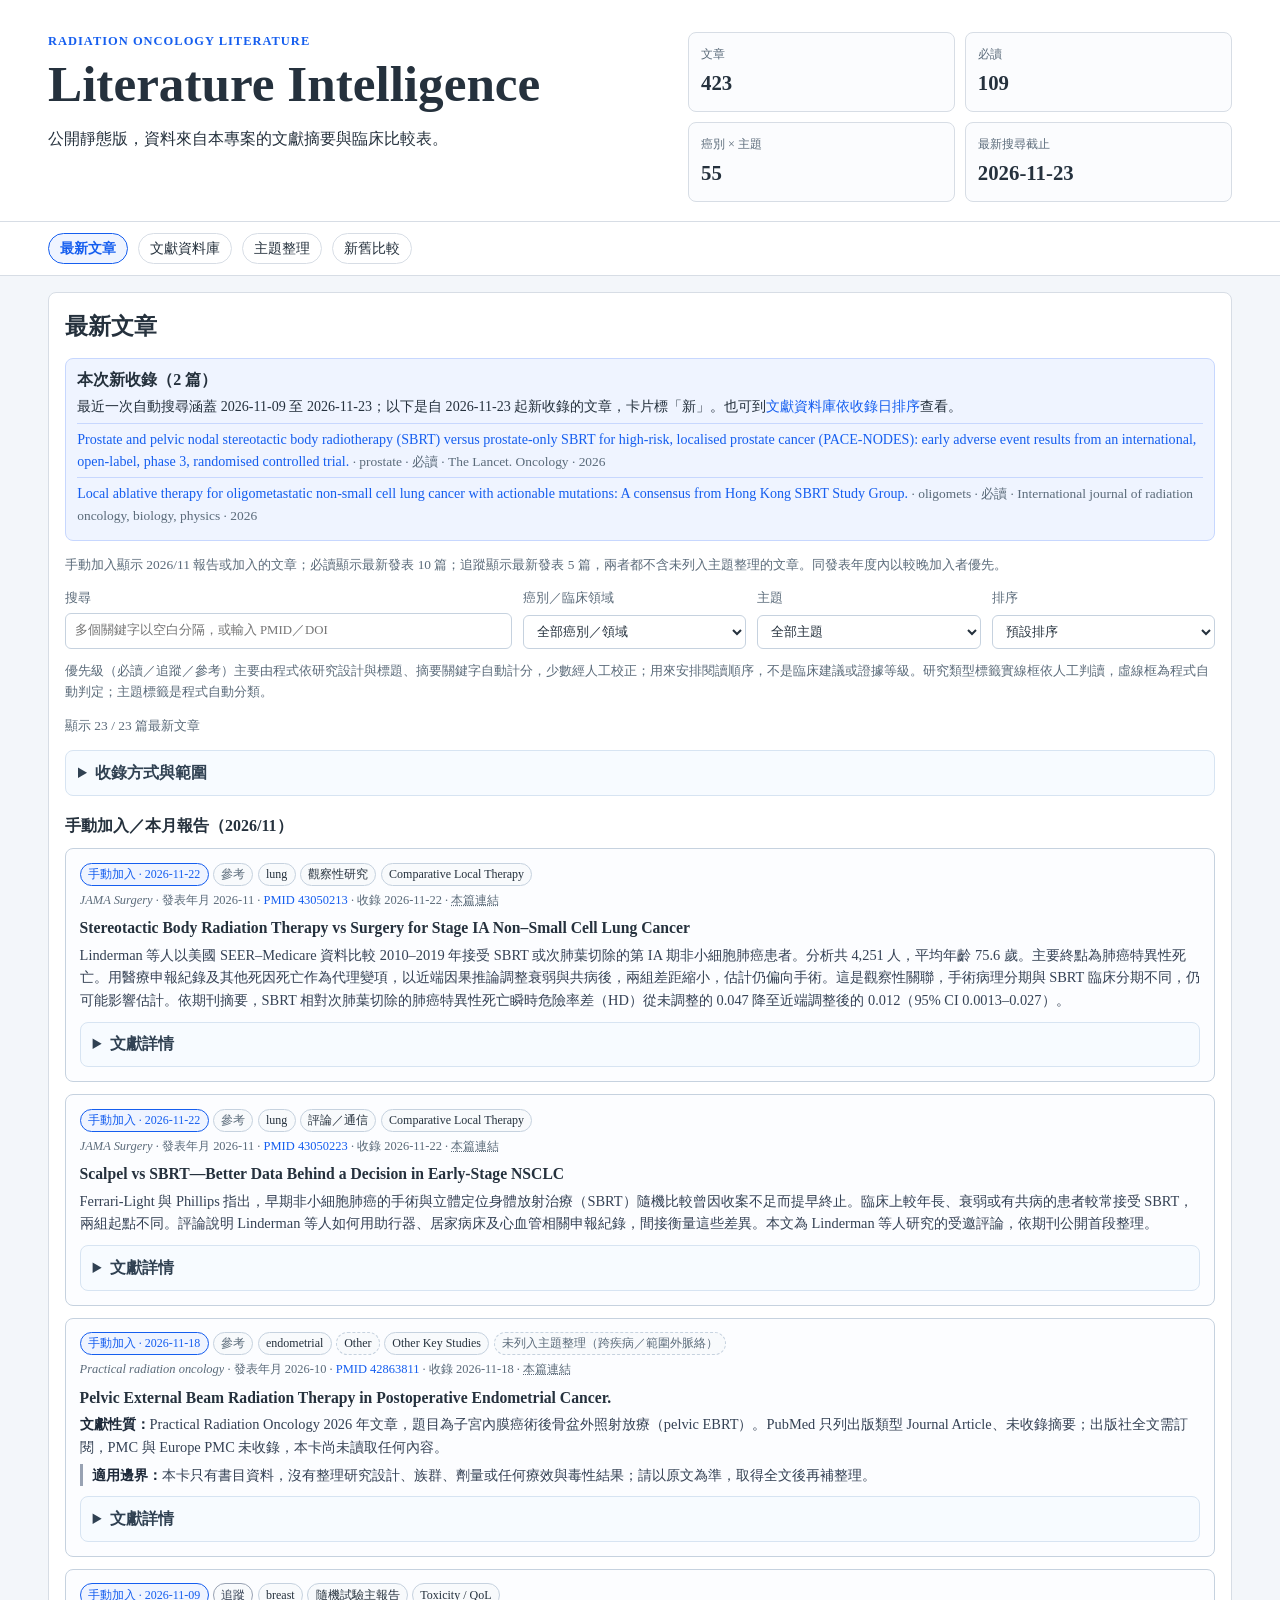
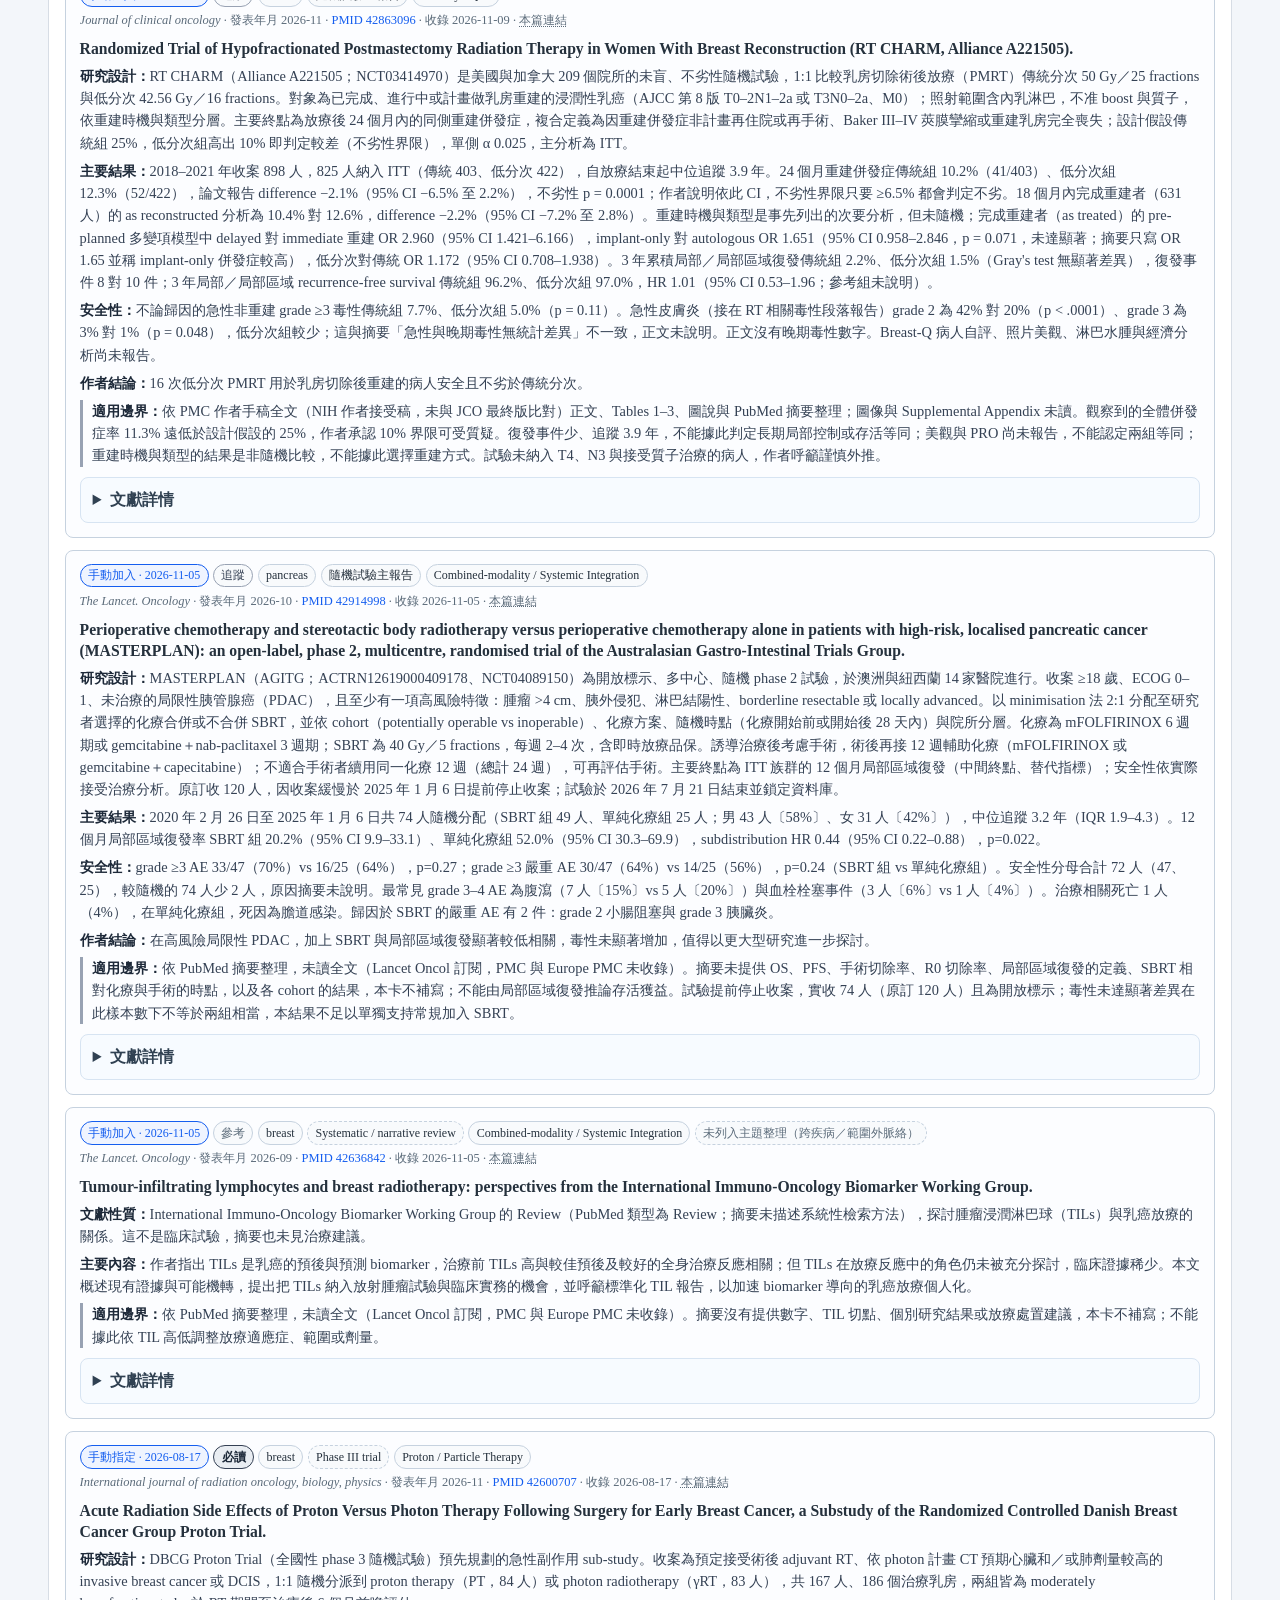
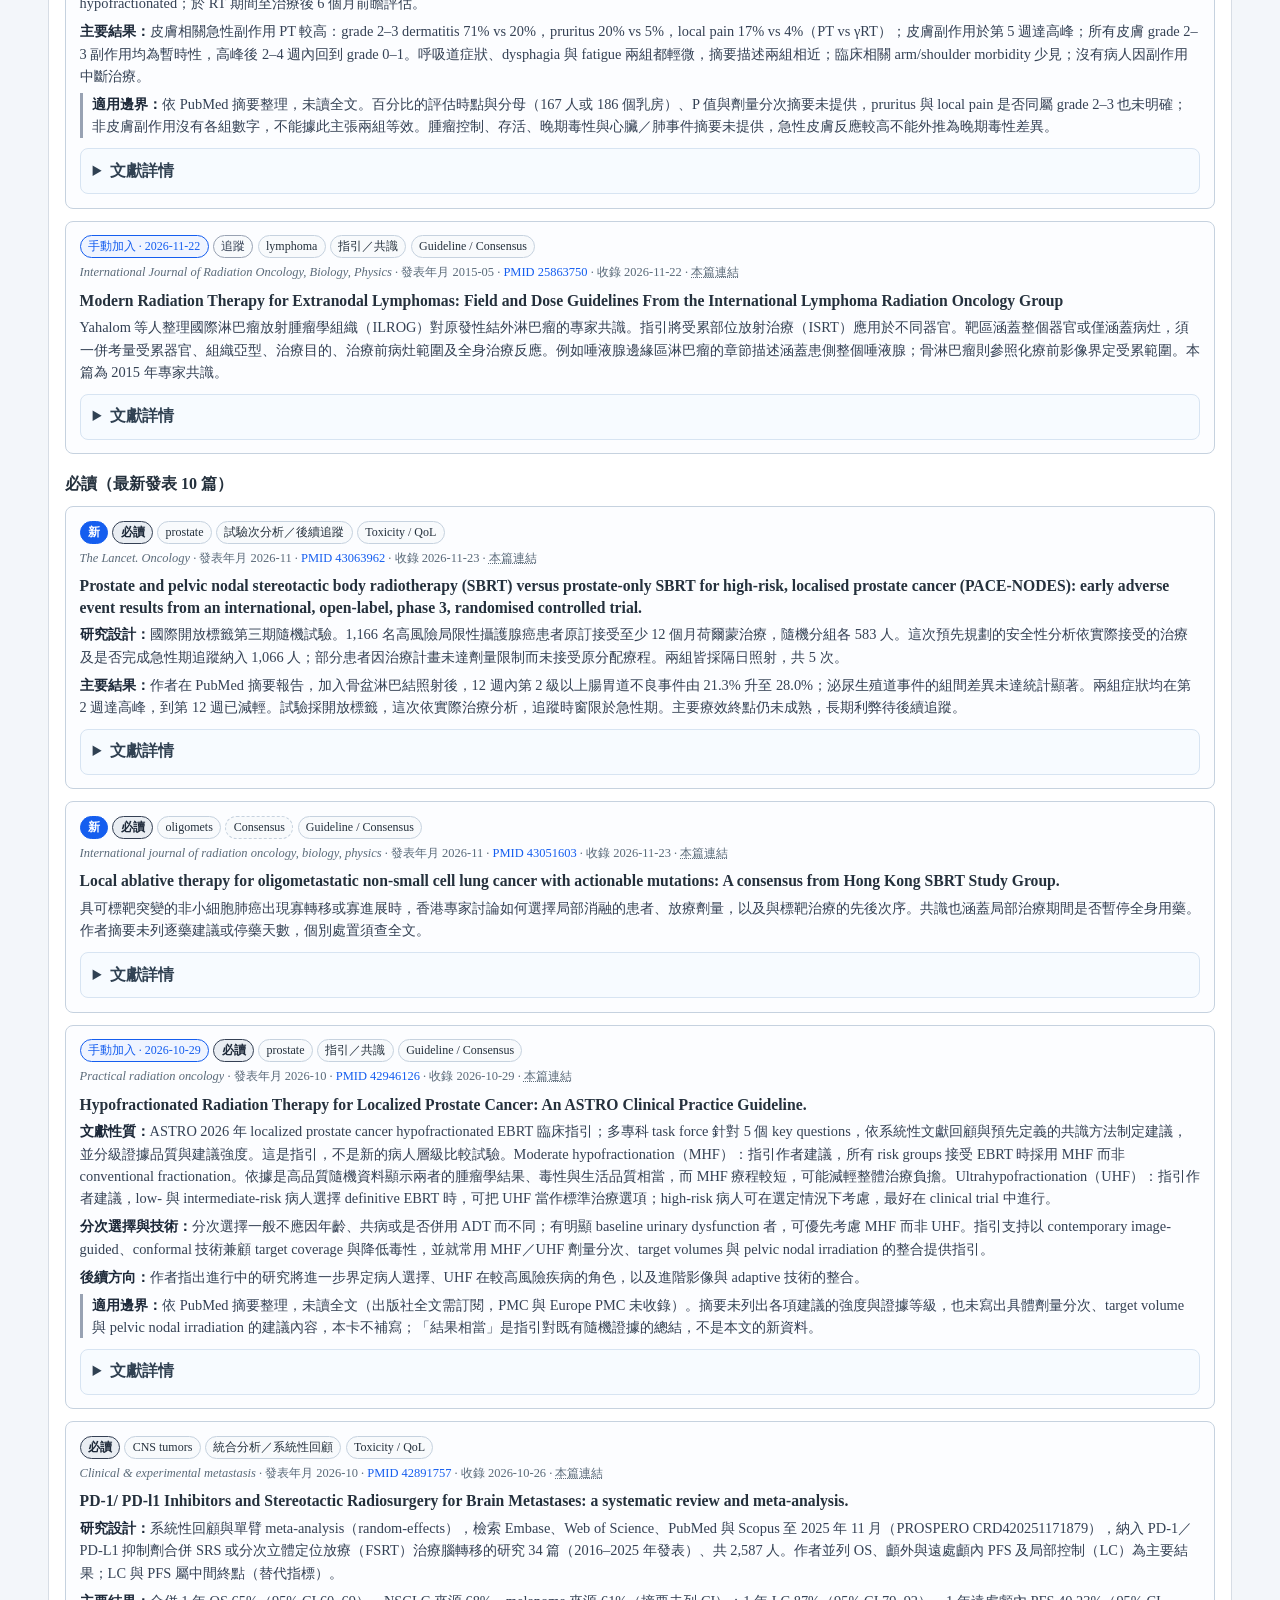
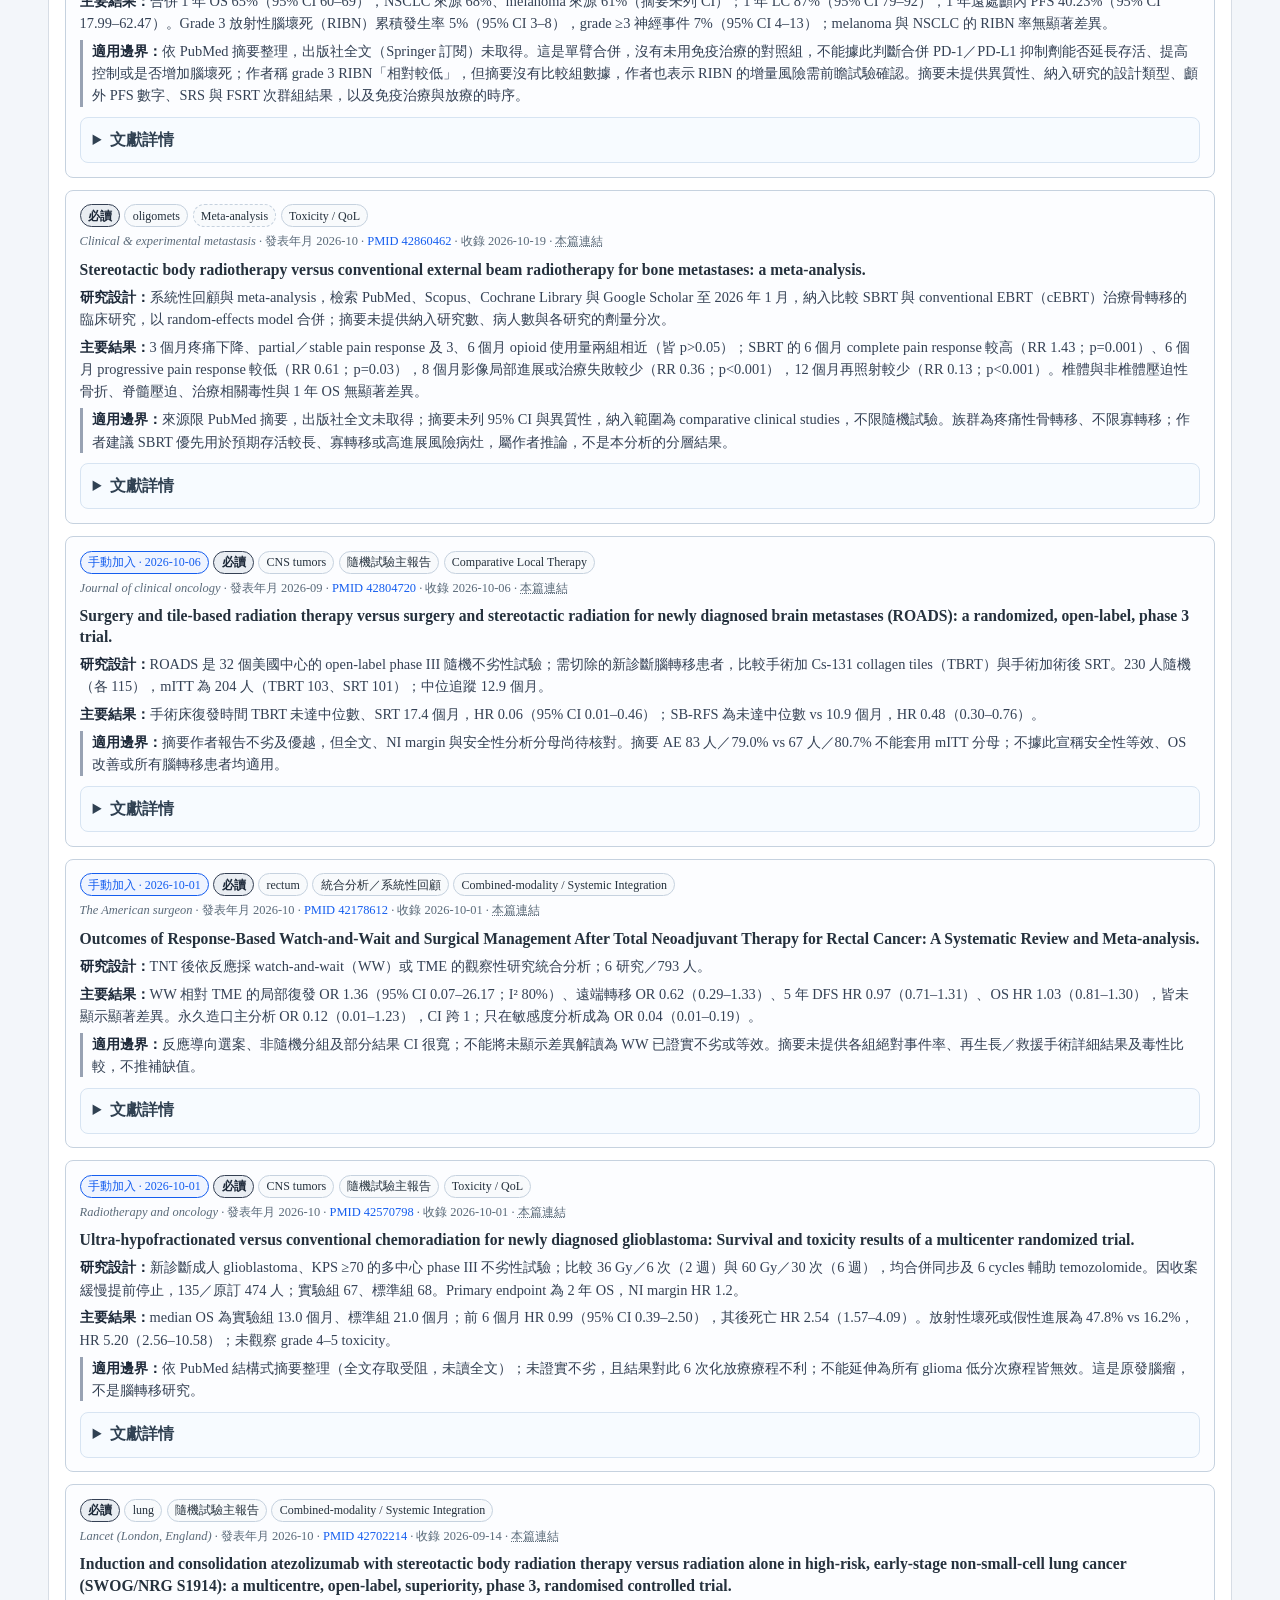
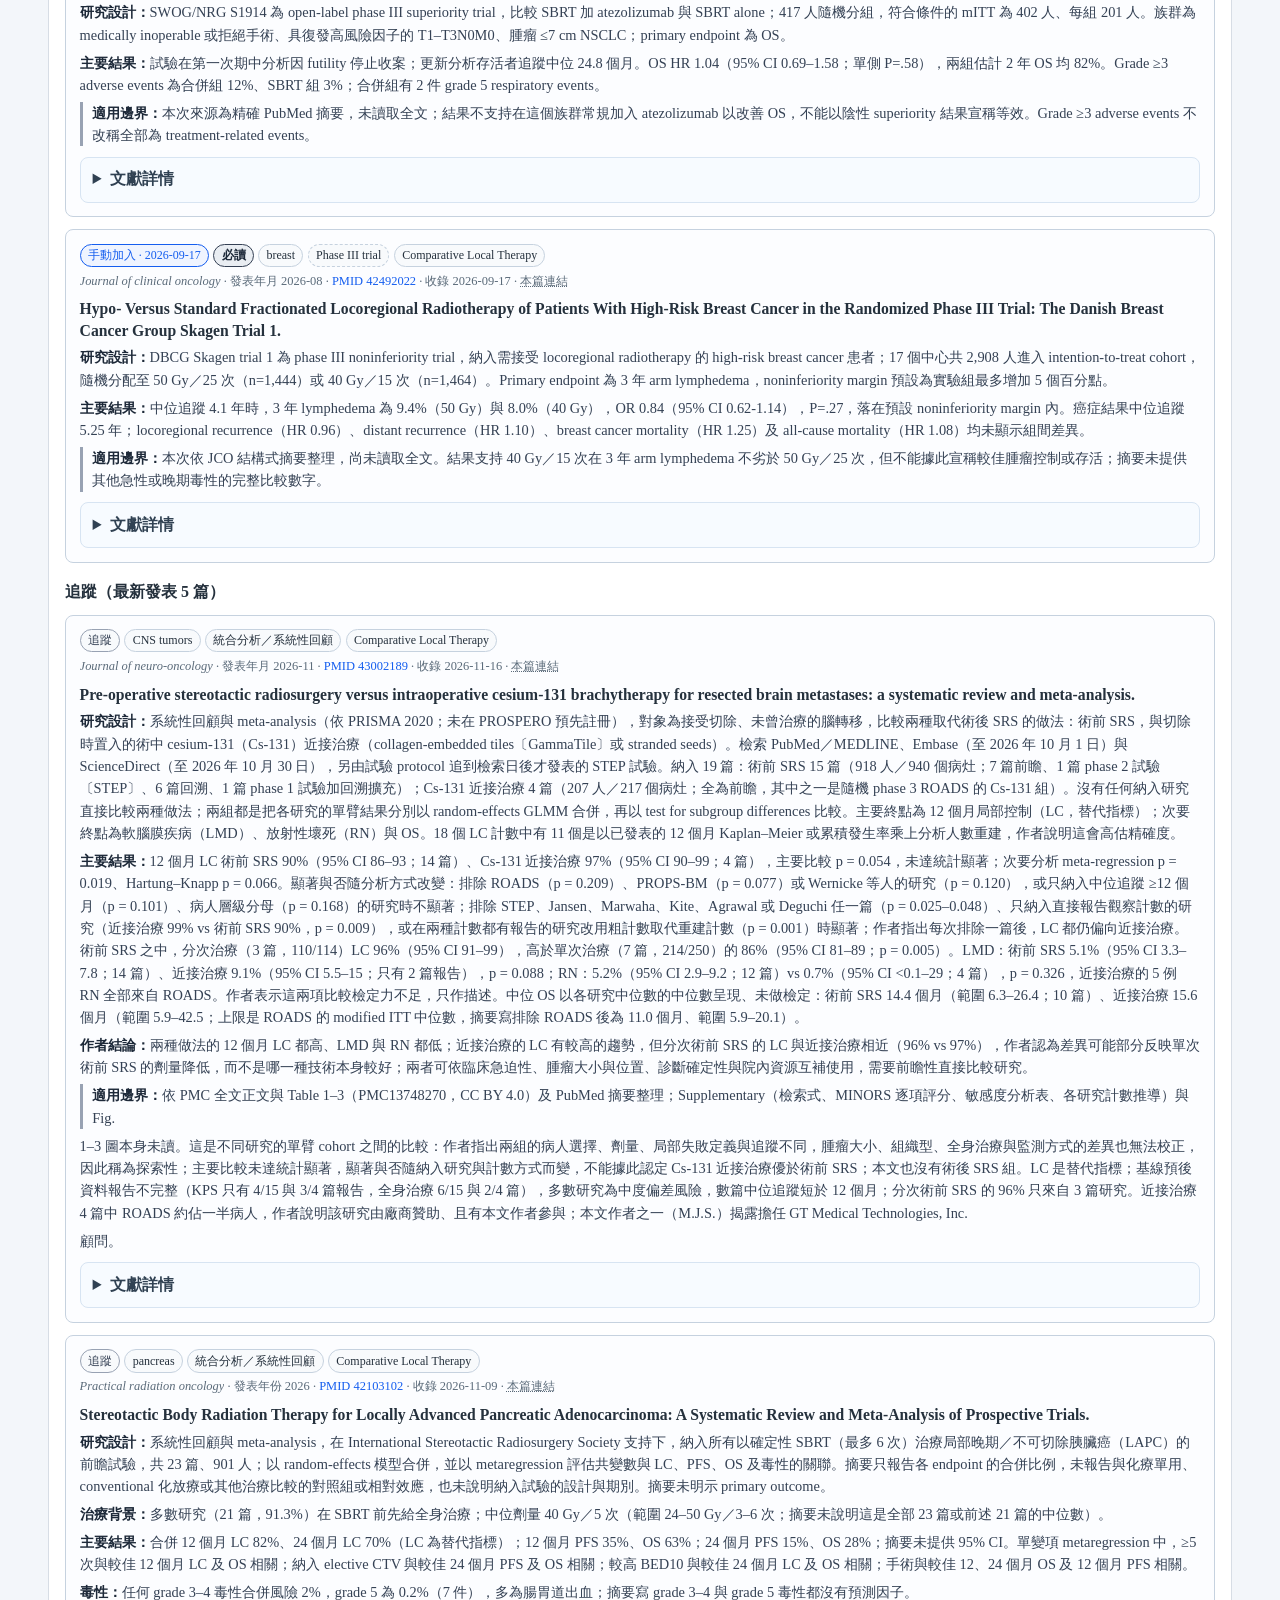
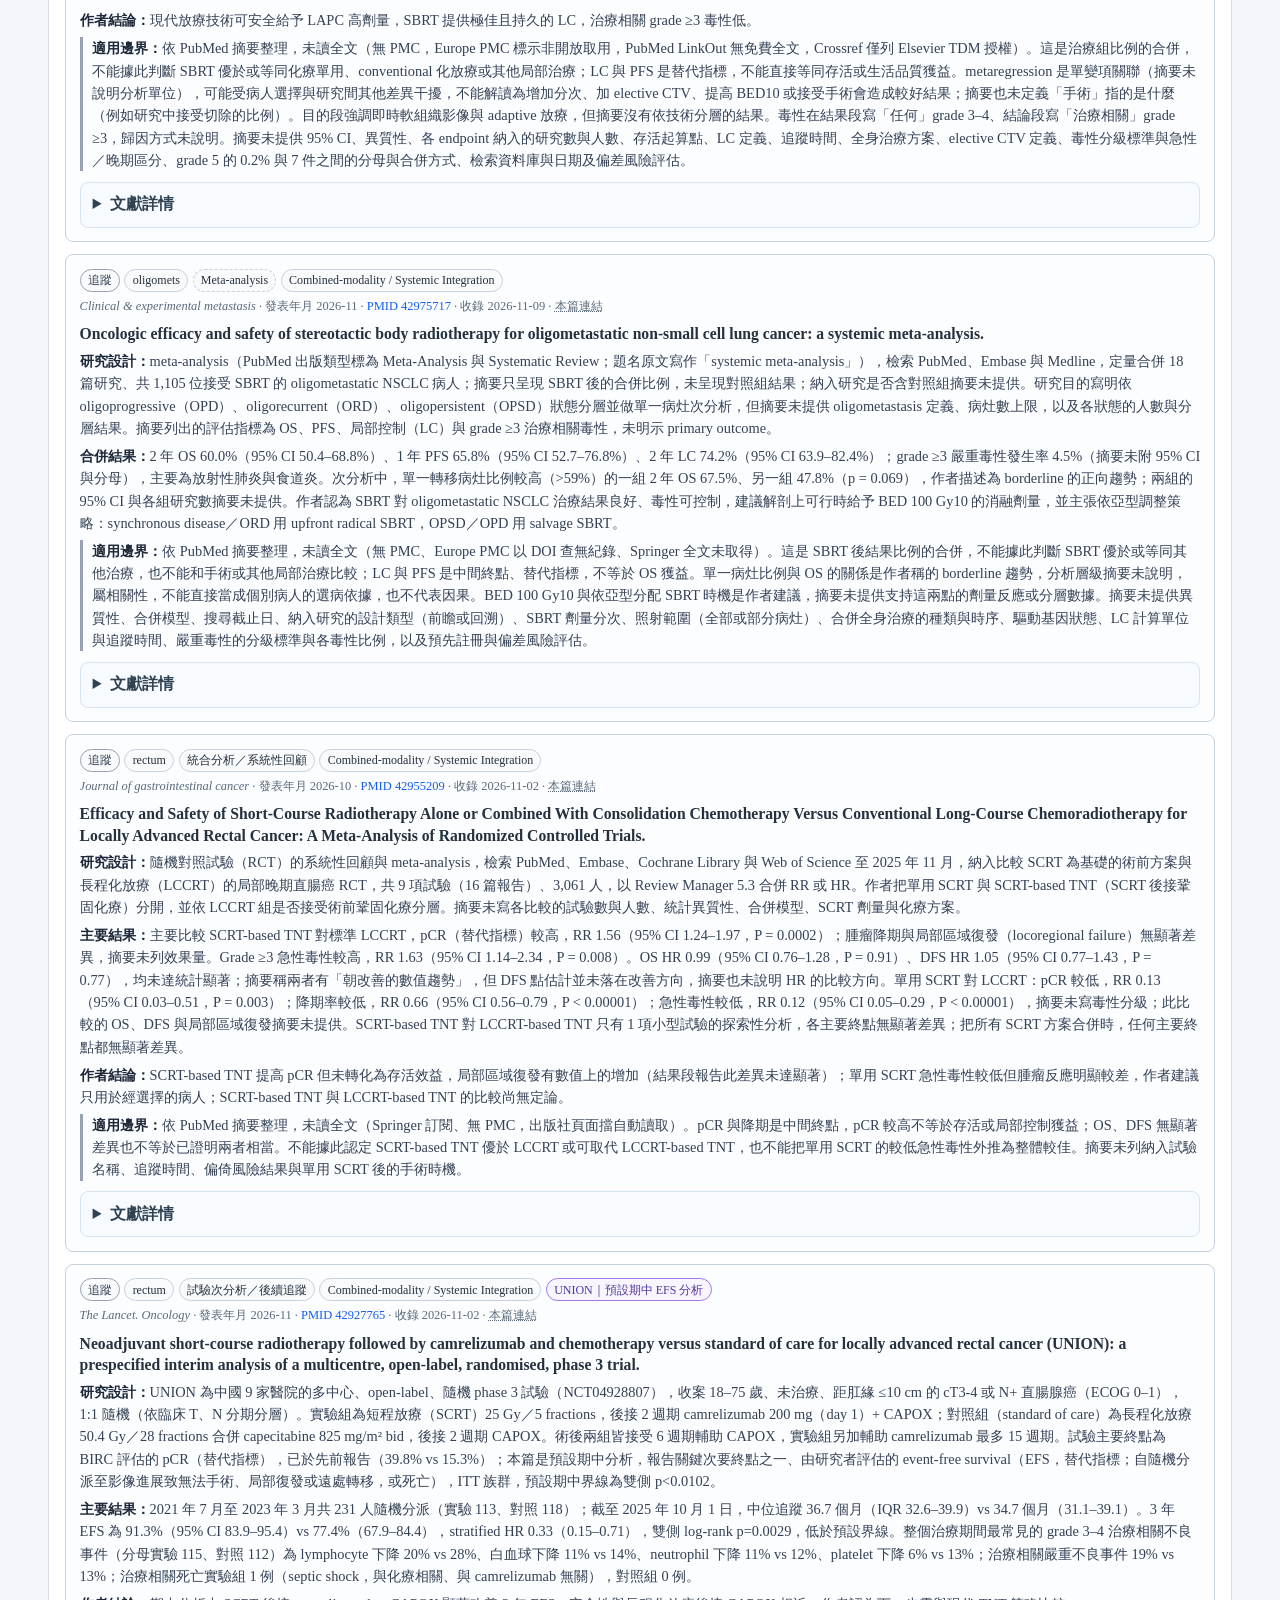
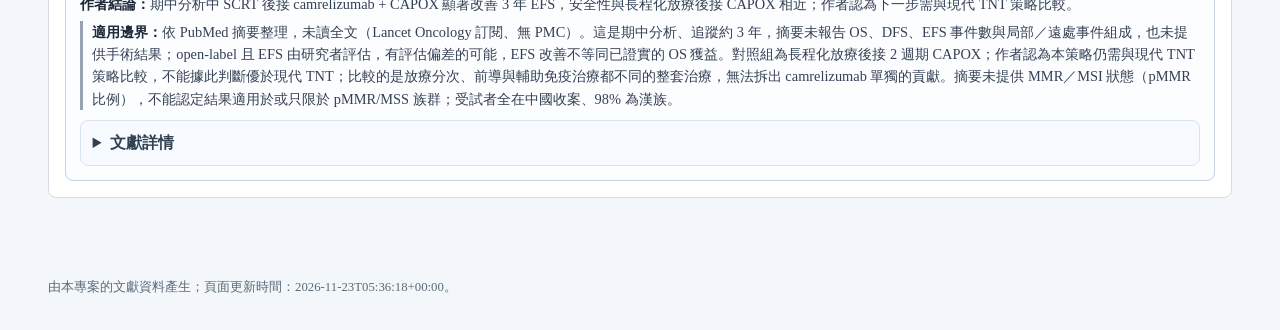
==== commit a922facc: "Publish literature static site 2026-11-23" ====
--- a/index.html
+++ b/index.html
@@ -5,7 +5,7 @@
   <meta name="viewport" content="width=device-width, initial-scale=1">
   <title>Literature Intelligence</title>
   <link rel="stylesheet" href="assets/site.css?v=154242693cce">
-  <script type="application/json" id="site-data">{"generatedAt": "2026-11-22T01:00:27+00:00", "latestDigestEnd": "2026-11-16", "articleCount": 421, "page": "latest"}</script>
+  <script type="application/json" id="site-data">{"generatedAt": "2026-11-23T05:36:18+00:00", "latestDigestEnd": "2026-11-23", "articleCount": 423, "page": "latest"}</script>
 </head>
 <body>
   <a class="skip-link" href="#main-content">跳至主要內容</a>
@@ -17,10 +17,10 @@
     </div>
     
     <dl class="metrics">
-      <div><dt>文章</dt><dd>421</dd></div>
-      <div><dt>必讀</dt><dd>107</dd></div>
+      <div><dt>文章</dt><dd>423</dd></div>
+      <div><dt>必讀</dt><dd>109</dd></div>
       <div><dt>癌別 × 主題</dt><dd>55</dd></div>
-      <div><dt>最新搜尋截止</dt><dd>2026-11-16</dd></div>
+      <div><dt>最新搜尋截止</dt><dd>2026-11-23</dd></div>
     </dl>
     
   </header>
@@ -31,7 +31,7 @@
     
     <section class="panel">
       <h2>最新文章</h2>
-      <section class="latest-additions"><h3>本次新收錄（5 篇）</h3><p>最近一次自動搜尋涵蓋 2026-11-02 至 2026-11-16；以下是自 2026-11-16 起新收錄的文章，卡片標「新」。也可到<a href="database.html?sort=added">文獻資料庫依收錄日排序</a>查看。</p><ul class="new-additions"><li><a href="database.html#pmid-43002189">Pre-operative stereotactic radiosurgery versus intraoperative cesium-131 brachytherapy for resected brain metastases: a systematic review and meta-analysis.</a><span class="muted"> · CNS tumors · 追蹤 · Journal of neuro-oncology · 2026</span></li><li><a href="database.html#pmid-25863750">Modern Radiation Therapy for Extranodal Lymphomas: Field and Dose Guidelines From the International Lymphoma Radiation Oncology Group</a><span class="muted"> · lymphoma · 追蹤 · International Journal of Radiation Oncology, Biology, Physics · 2015</span></li><li><a href="database.html#pmid-43050213">Stereotactic Body Radiation Therapy vs Surgery for Stage IA Non–Small Cell Lung Cancer</a><span class="muted"> · lung · 參考 · JAMA Surgery · 2026</span></li><li><a href="database.html#pmid-43050223">Scalpel vs SBRT—Better Data Behind a Decision in Early-Stage NSCLC</a><span class="muted"> · lung · 參考 · JAMA Surgery · 2026</span></li><li><a href="database.html#pmid-42863811">Pelvic External Beam Radiation Therapy in Postoperative Endometrial Cancer.</a><span class="muted"> · endometrial · 參考 · Practical radiation oncology · 2026</span></li></ul></section>
+      <section class="latest-additions"><h3>本次新收錄（2 篇）</h3><p>最近一次自動搜尋涵蓋 2026-11-09 至 2026-11-23；以下是自 2026-11-23 起新收錄的文章，卡片標「新」。也可到<a href="database.html?sort=added">文獻資料庫依收錄日排序</a>查看。</p><ul class="new-additions"><li><a href="database.html#pmid-43063962">Prostate and pelvic nodal stereotactic body radiotherapy (SBRT) versus prostate-only SBRT for high-risk, localised prostate cancer (PACE-NODES): early adverse event results from an international, open-label, phase 3, randomised controlled trial.</a><span class="muted"> · prostate · 必讀 · The Lancet. Oncology · 2026</span></li><li><a href="database.html#pmid-43051603">Local ablative therapy for oligometastatic non-small cell lung cancer with actionable mutations: A consensus from Hong Kong SBRT Study Group.</a><span class="muted"> · oligomets · 必讀 · International journal of radiation oncology, biology, physics · 2026</span></li></ul></section>
       <p class="caption">手動加入顯示 2026/11 報告或加入的文章；必讀顯示最新發表 10 篇；追蹤顯示最新發表 5 篇，兩者都不含未列入主題整理的文章。同發表年度內以較晚加入者優先。</p>
       <button type="button" class="filter-toggle" aria-expanded="false" aria-controls="filterControls">篩選與排序</button><div id="filterControls" class="filters filter-panel" data-filter-target="#latestArticles" data-filter-items=".filter-item"><label>搜尋 <input id="searchBox" class="filter-search" type="search" placeholder="多個關鍵字以空白分隔，或輸入 PMID／DOI"></label><label>癌別／臨床領域 <select id="cancerFilter" class="filter-cancer"><option value="">全部癌別／領域</option><option value="CNS tumors">CNS tumors</option><option value="HCC">HCC</option><option value="breast">breast</option><option value="endometrial">endometrial</option><option value="esophageal">esophageal</option><option value="head and neck">head and neck</option><option value="lung">lung</option><option value="lymphoma">lymphoma</option><option value="oligomets">oligomets</option><option value="pancreas">pancreas</option><option value="prostate">prostate</option><option value="rectum">rectum</option></select></label><label>主題 <select id="themeFilter" class="filter-theme"><option value="">全部主題</option><option value="Combined-modality / Systemic Integration">Combined-modality / Systemic Integration</option><option value="Comparative Local Therapy">Comparative Local Therapy</option><option value="Evidence Synthesis / Review">Evidence Synthesis / Review</option><option value="Guideline / Consensus">Guideline / Consensus</option><option value="Oligometastatic Local Therapy">Oligometastatic Local Therapy</option><option value="Other Key Studies">Other Key Studies</option><option value="Proton / Particle Therapy">Proton / Particle Therapy</option><option value="Technique / Planning / Imaging">Technique / Planning / Imaging</option><option value="Toxicity / QoL">Toxicity / QoL</option></select></label><label>排序 <select id="sortOrder" class="filter-sort"><option value="">預設排序</option><option value="published">發表年月（新到舊）</option><option value="added">收錄日（新到舊）</option><option value="priority">優先級（必讀優先）</option></select></label></div><p class="caption filter-note">優先級（必讀／追蹤／參考）主要由程式依研究設計與標題、摘要關鍵字自動計分，少數經人工校正；用來安排閱讀順序，不是臨床建議或證據等級。研究類型標籤實線框依人工判讀，虛線框為程式自動判定；主題標籤是程式自動分類。</p><p class="caption" role="status" aria-live="polite" aria-atomic="true">顯示 <span id="visibleCount" class="visible-count">23</span> / 23 篇最新文章</p><p id="emptyState" class="muted hidden">沒有符合目前篩選條件的項目。</p>
       
@@ -44,12 +44,12 @@
   </div>
 </details>
 
-      <div id="latestArticles" class="sectioned-list"><section class="filter-section"><h3>手動加入／本月報告（2026/11）</h3><div class="article-list compact"><article class="article-card filter-item" id="pmid-43050213" data-cancer="lung" data-theme="Comparative Local Therapy" data-priority="archive" data-study="觀察性研究" data-manual="1" data-search="stereotactic body radiation therapy vs surgery for stage ia non–small cell lung cancer linderman 等人以美國 seer–medicare 資料比較 2010–2019 年接受 sbrt 或次肺葉切除的第 ia 期非小細胞肺癌患者。分析共 4,251 人，平均年齡 75.6 歲。主要終點為肺癌特異性死亡。用醫療申報紀錄及其他死因死亡作為代理變項，以近端因果推論調整衰弱與共病後，兩組差距縮小，估計仍偏向手術。這是觀察性關聯，手術病理分期與 sbrt 臨床分期不同，仍可能影響估計。依期刊摘要，sbrt 相對次肺葉切除的肺癌特異性死亡瞬時危險率差（hd）從未調整的 0.047 降至近端調整後的 0.012（95% ci 0.0013–0.027）。 linderman 等人以美國 seer–medicare 資料比較 2010–2019 年接受 sbrt 或次肺葉切除的第 ia 期非小細胞肺癌患者。分析共 4,251 人，平均年齡 75.6 歲。主要終點為肺癌特異性死亡。用醫療申報紀錄及其他死因死亡作為代理變項，以近端因果推論調整衰弱與共病後，兩組差距縮小，估計仍偏向手術。這是觀察性關聯，手術病理分期與 sbrt 臨床分期不同，仍可能影響估計。依期刊摘要，sbrt 相對次肺葉切除的肺癌特異性死亡瞬時危險率差（hd）從未調整的 0.047 降至近端調整後的 0.012（95% ci 0.0013–0.027）。 lung comparative local therapy 觀察性研究 archive 參考  jama surgery linderman gc, li kq, potter al, 43050213 10.1001/jamasurg.2026.5510" data-pmid="43050213" data-doi="10.1001/jamasurg.2026.5510" data-published="2026-11" data-added="2026-11-22" data-rank="2"><div class="article-meta"><span class="tag tag-new">新</span> <span class="tag tag-manual">手動加入 · 2026-11-22</span> <span class="tag tag-muted">參考</span> <span class="tag">lung</span> <span class="tag">觀察性研究</span> <span class="tag">Comparative Local Therapy</span></div><div class="article-source"><span class="meta-journal" title="JAMA Surgery">JAMA Surgery</span> · <span>發表年月 2026-11</span> · <span><a href="https://pubmed.ncbi.nlm.nih.gov/43050213/">PMID 43050213</a></span> · <span>收錄 2026-11-22</span> · <a class="permalink" href="database.html#pmid-43050213">本篇連結</a></div><h3>Stereotactic Body Radiation Therapy vs Surgery for Stage IA Non–Small Cell Lung Cancer</h3><div class="article-summary"><p>Linderman 等人以美國 SEER–Medicare 資料比較 2010–2019 年接受 SBRT 或次肺葉切除的第 IA 期非小細胞肺癌患者。分析共 4,251 人，平均年齡 75.6 歲。主要終點為肺癌特異性死亡。用醫療申報紀錄及其他死因死亡作為代理變項，以近端因果推論調整衰弱與共病後，兩組差距縮小，估計仍偏向手術。這是觀察性關聯，手術病理分期與 SBRT 臨床分期不同，仍可能影響估計。依期刊摘要，SBRT 相對次肺葉切除的肺癌特異性死亡瞬時危險率差（HD）從未調整的 0.047 降至近端調整後的 0.012（95% CI 0.0013–0.027）。</p></div><details><summary>文獻詳情</summary><div class="detail-panel"><div class="clinical-block"><h4>臨床比較表</h4><h5>收案對象</h5><div class="table-wrap"><table class="clinical-population-table"><caption class="visually-hidden">臨床比較表收案對象</caption><thead><tr><th>整體收案對象</th></tr></thead><tbody><tr><td>美國 SEER–Medicare 第 IA 期非小細胞肺癌，2010–2019 年接受 SBRT 或次肺葉切除，共 4,251 人，平均年齡 75.6 歲。</td></tr></tbody></table></div><h5>證據整理</h5><div class="table-wrap"><table class="clinical-table"><caption class="visually-hidden">臨床證據整理</caption><thead><tr><th>比較項目</th><th>SBRT</th><th>次肺葉切除</th><th>組間比較與限制</th></tr></thead><tbody><tr><td data-label="比較項目">治療</td><td data-label="SBRT">2,558 人</td><td data-label="次肺葉切除">1,693 人</td><td data-label="組間比較與限制">觀察性隊列，依實際接受的治療分組。</td></tr><tr><td data-label="比較項目">肺癌特異性死亡</td><td data-label="SBRT">摘要未提供分組絕對死亡率</td><td data-label="次肺葉切除">摘要未提供分組絕對死亡率</td><td data-label="組間比較與限制">SBRT 相對手術的危險率差（HD），未調整 0.047（95% CI 0.038–0.055），一般共變項調整 0.024（0.014–0.034），近端調整 0.012（0.0013–0.027）。HD 為人年尺度的瞬時危險率差，正值代表 SBRT 組較高。</td></tr><tr><td data-label="比較項目">治療毒性</td><td data-label="SBRT">摘要未提供</td><td data-label="次肺葉切除">摘要未提供</td><td data-label="組間比較與限制">可讀摘要未提供兩組毒性比較。</td></tr></tbody></table></div><p class="caption">依 JAMA Surgery 及 PubMed 摘要整理。手術病理分期與 SBRT 臨床分期的差異仍可能造成殘餘偏差。</p></div><div class="article-links"><a href="https://pubmed.ncbi.nlm.nih.gov/43050213/">PubMed</a><a href="https://doi.org/10.1001/jamasurg.2026.5510">DOI</a><a href="https://jamanetwork.com/journals/jamasurgery/article-abstract/2856946">Publisher</a></div><h4>文獻資訊</h4><div class="table-wrap"><table class="article-info-table"><caption class="visually-hidden">文獻資訊</caption><thead><tr><th>欄位</th><th>內容</th></tr></thead><tbody><tr><td>發表時間</td><td>2026-11</td></tr><tr><td>加入方式</td><td>手動加入（2026-11-22；使用者提供期刊連結）</td></tr><tr><td>期刊</td><td>JAMA Surgery</td></tr><tr><td>PMID/DOI</td><td>PMID 43050213</td></tr><tr><td>PubMed 列出的全文來源</td><td>PubMed LinkOut 未列免費全文來源（快照日期 2026-11-21）。</td></tr></tbody></table></div></div></details></article><article class="article-card filter-item" id="pmid-43050223" data-cancer="lung" data-theme="Comparative Local Therapy" data-priority="archive" data-study="評論／通信" data-manual="1" data-search="scalpel vs sbrt—better data behind a decision in early-stage nsclc ferrari-light 與 phillips 指出，早期非小細胞肺癌的手術與立體定位身體放射治療（sbrt）隨機比較曾因收案不足而提早終止。臨床上較年長、衰弱或有共病的患者較常接受 sbrt，兩組起點不同。評論說明 linderman 等人如何用助行器、居家病床及心血管相關申報紀錄，間接衡量這些差異。本文為 linderman 等人研究的受邀評論，依期刊公開首段整理。 ferrari-light 與 phillips 指出，早期非小細胞肺癌的手術與立體定位身體放射治療（sbrt）隨機比較曾因收案不足而提早終止。臨床上較年長、衰弱或有共病的患者較常接受 sbrt，兩組起點不同。評論說明 linderman 等人如何用助行器、居家病床及心血管相關申報紀錄，間接衡量這些差異。本文為 linderman 等人研究的受邀評論，依期刊公開首段整理。 lung comparative local therapy 評論／通信 archive 參考  jama surgery ferrari-light d, phillips jd 43050223 10.1001/jamasurg.2026.5493" data-pmid="43050223" data-doi="10.1001/jamasurg.2026.5493" data-published="2026-11" data-added="2026-11-22" data-rank="2"><div class="article-meta"><span class="tag tag-new">新</span> <span class="tag tag-manual">手動加入 · 2026-11-22</span> <span class="tag tag-muted">參考</span> <span class="tag">lung</span> <span class="tag">評論／通信</span> <span class="tag">Comparative Local Therapy</span></div><div class="article-source"><span class="meta-journal" title="JAMA Surgery">JAMA Surgery</span> · <span>發表年月 2026-11</span> · <span><a href="https://pubmed.ncbi.nlm.nih.gov/43050223/">PMID 43050223</a></span> · <span>收錄 2026-11-22</span> · <a class="permalink" href="database.html#pmid-43050223">本篇連結</a></div><h3>Scalpel vs SBRT—Better Data Behind a Decision in Early-Stage NSCLC</h3><div class="article-summary"><p>Ferrari-Light 與 Phillips 指出，早期非小細胞肺癌的手術與立體定位身體放射治療（SBRT）隨機比較曾因收案不足而提早終止。臨床上較年長、衰弱或有共病的患者較常接受 SBRT，兩組起點不同。評論說明 Linderman 等人如何用助行器、居家病床及心血管相關申報紀錄，間接衡量這些差異。本文為 Linderman 等人研究的受邀評論，依期刊公開首段整理。</p></div><details><summary>文獻詳情</summary><div class="detail-panel"><div class="article-links"><a href="https://pubmed.ncbi.nlm.nih.gov/43050223/">PubMed</a><a href="https://doi.org/10.1001/jamasurg.2026.5493">DOI</a><a href="https://jamanetwork.com/journals/jamasurgery/article-abstract/2856952">Publisher</a></div><h4>文獻資訊</h4><div class="table-wrap"><table class="article-info-table"><caption class="visually-hidden">文獻資訊</caption><thead><tr><th>欄位</th><th>內容</th></tr></thead><tbody><tr><td>發表時間</td><td>2026-11</td></tr><tr><td>加入方式</td><td>手動加入（2026-11-22；使用者提供期刊連結）</td></tr><tr><td>期刊</td><td>JAMA Surgery</td></tr><tr><td>PMID/DOI</td><td>PMID 43050223</td></tr><tr><td>PubMed 列出的全文來源</td><td>PubMed LinkOut 未列免費全文來源（快照日期 2026-11-21）。</td></tr></tbody></table></div><p class="muted">這篇目前沒有可呈現的臨床比較表。</p></div></details></article><article class="article-card filter-item" id="pmid-42863811" data-cancer="endometrial" data-theme="Other Key Studies" data-priority="archive" data-study="Other" data-manual="1" data-search="pelvic external beam radiation therapy in postoperative endometrial cancer.  文獻性質：practical radiation oncology 2026 年文章，題目為子宮內膜癌術後骨盆外照射放療（pelvic ebrt）。pubmed 只列出版類型 journal article、未收錄摘要；出版社全文需訂閱，pmc 與 europe pmc 未收錄，本卡尚未讀取任何內容。適用邊界：本卡只有書目資料，沒有整理研究設計、族群、劑量或任何療效與毒性結果；請以原文為準，取得全文後再補整理。 endometrial other key studies other archive 參考  practical radiation oncology kim-wang s 42863811 10.1016/j.prro.2026.09.014" data-pmid="42863811" data-doi="10.1016/j.prro.2026.09.014" data-published="2026-10" data-added="2026-11-18" data-rank="2"><div class="article-meta"><span class="tag tag-new">新</span> <span class="tag tag-manual">手動加入 · 2026-11-18</span> <span class="tag tag-muted">參考</span> <span class="tag">endometrial</span> <span class="tag tag-auto" title="程式依標題與摘要自動判定">Other</span> <span class="tag">Other Key Studies</span> <span class="tag tag-scope">未列入主題整理（跨疾病／範圍外脈絡）</span></div><div class="article-source"><span class="meta-journal" title="Practical radiation oncology">Practical radiation oncology</span> · <span>發表年月 2026-10</span> · <span><a href="https://pubmed.ncbi.nlm.nih.gov/42863811/">PMID 42863811</a></span> · <span>收錄 2026-11-18</span> · <a class="permalink" href="database.html#pmid-42863811">本篇連結</a></div><h3>Pelvic External Beam Radiation Therapy in Postoperative Endometrial Cancer.</h3><div class="article-summary"><p><strong>文獻性質：</strong>Practical Radiation Oncology 2026 年文章，題目為子宮內膜癌術後骨盆外照射放療（pelvic EBRT）。PubMed 只列出版類型 Journal Article、未收錄摘要；出版社全文需訂閱，PMC 與 Europe PMC 未收錄，本卡尚未讀取任何內容。</p><p class="summary-boundary"><strong>適用邊界：</strong>本卡只有書目資料，沒有整理研究設計、族群、劑量或任何療效與毒性結果；請以原文為準，取得全文後再補整理。</p></div><details><summary>文獻詳情</summary><div class="detail-panel"><div class="article-links"><a href="https://pubmed.ncbi.nlm.nih.gov/42863811/">PubMed</a><a href="https://doi.org/10.1016/j.prro.2026.09.014">DOI</a><a href="https://www.practicalradonc.org/article/S1879-8500(26)00319-X/fulltext">Publisher</a></div><h4>文獻資訊</h4><div class="table-wrap"><table class="article-info-table"><caption class="visually-hidden">文獻資訊</caption><thead><tr><th>欄位</th><th>內容</th></tr></thead><tbody><tr><td>發表時間</td><td>2026-10</td></tr><tr><td>加入方式</td><td>手動加入（2026-11-18；使用者提供文章標題與作者；PubMed 無摘要、全文未取得，暫列書目卡）</td></tr><tr><td>期刊</td><td>Practical radiation oncology</td></tr><tr><td>PMID/DOI</td><td>PMID 42863811</td></tr><tr><td>PubMed 列出的全文來源</td><td>PubMed LinkOut 未列免費全文來源（快照日期 2026-11-21）。</td></tr></tbody></table></div><p class="muted">這篇目前沒有可呈現的臨床比較表。</p></div></details></article><article class="article-card filter-item" id="pmid-42863096" data-cancer="breast" data-theme="Toxicity / QoL" data-priority="monitor" data-study="隨機試驗主報告" data-manual="1" data-search="randomized trial of hypofractionated postmastectomy radiation therapy in women with breast reconstruction (rt charm, alliance a221505). purpose: to fill the evidence gap, we conducted a noninferiority trial of hypofractionated versus conventional pmrt in patients undergoing breast reconstruction. methods: women with unilateral invasive breast cancer with planned immediate or delayed reconstruction and pmrt were randomly assigned (1:1) to 50 gy (25 fractions/5 weeks) or 42.56 gy (16 fractions/3 weeks). results: the 24-month reconstruction complication rates were 12.3% (52/422) with hypofractionated pmrt and 10.2% (41/403) with conventional pmrt, corresponding to an estimated difference of -2.1% (95% ci, -6.5 to 2.2). conclusion: a 16-fraction course of hypofractionated pmrt is safe and noninferior to conventional pmrt in women undergoing breast reconstruction after mastectomy. 研究設計：rt charm（alliance a221505；nct03414970）是美國與加拿大 209 個院所的未盲、不劣性隨機試驗，1:1 比較乳房切除術後放療（pmrt）傳統分次 50 gy／25 fractions 與低分次 42.56 gy／16 fractions。對象為已完成、進行中或計畫做乳房重建的浸潤性乳癌（ajcc 第 8 版 t0–2n1–2a 或 t3n0–2a、m0）；照射範圍含內乳淋巴，不准 boost 與質子，依重建時機與類型分層。主要終點為放療後 24 個月內的同側重建併發症，複合定義為因重建併發症非計畫再住院或再手術、baker iii–iv 莢膜攣縮或重建乳房完全喪失；設計假設傳統組 25%，低分次組高出 10% 即判定較差（不劣性界限），單側 α 0.025，主分析為 itt。主要結果：2018–2021 年收案 898 人，825 人納入 itt（傳統 403、低分次 422），自放療結束起中位追蹤 3.9 年。24 個月重建併發症傳統組 10.2%（41/403）、低分次組 12.3%（52/422），論文報告 difference −2.1%（95% ci −6.5% 至 2.2%），不劣性 p = 0.0001；作者說明依此 ci，不劣性界限只要 ≥6.5% 都會判定不劣。18 個月內完成重建者（631 人）的 as reconstructed 分析為 10.4% 對 12.6%，difference −2.2%（95% ci −7.2% 至 2.8%）。重建時機與類型是事先列出的次要分析，但未隨機；完成重建者（as treated）的 pre-planned 多變項模型中 delayed 對 immediate 重建 or 2.960（95% ci 1.421–6.166），implant-only 對 autologous or 1.651（95% ci 0.958–2.846，p = 0.071，未達顯著；摘要只寫 or 1.65 並稱 implant-only 併發症較高），低分次對傳統 or 1.172（95% ci 0.708–1.938）。3 年累積局部／局部區域復發傳統組 2.2%、低分次組 1.5%（gray&#x27;s test 無顯著差異），復發事件 8 對 10 件；3 年局部／局部區域 recurrence-free survival 傳統組 96.2%、低分次組 97.0%，hr 1.01（95% ci 0.53–1.96；參考組未說明）。安全性：不論歸因的急性非重建 grade ≥3 毒性傳統組 7.7%、低分次組 5.0%（p = 0.11）。急性皮膚炎（接在 rt 相關毒性段落報告）grade 2 為 42% 對 20%（p &lt; .0001）、grade 3 為 3% 對 1%（p = 0.048），低分次組較少；這與摘要「急性與晚期毒性無統計差異」不一致，正文未說明。正文沒有晚期毒性數字。breast-q 病人自評、照片美觀、淋巴水腫與經濟分析尚未報告。作者結論：16 次低分次 pmrt 用於乳房切除後重建的病人安全且不劣於傳統分次。適用邊界：依 pmc 作者手稿全文（nih 作者接受稿，未與 jco 最終版比對）正文、tables 1–3、圖說與 pubmed 摘要整理；圖像與 supplemental appendix 未讀。觀察到的全體併發症率 11.3% 遠低於設計假設的 25%，作者承認 10% 界限可受質疑。復發事件少、追蹤 3.9 年，不能據此判定長期局部控制或存活等同；美觀與 pro 尚未報告，不能認定兩組等同；重建時機與類型的結果是非隨機比較，不能據此選擇重建方式。試驗未納入 t4、n3 與接受質子治療的病人，作者呼籲謹慎外推。 breast toxicity / qol 隨機試驗主報告 monitor 追蹤  journal of clinical oncology : official journal of the american society of clinical oncology poppe mm 42863096 10.1200/jco-26-00474" data-pmid="42863096" data-doi="10.1200/jco-26-00474" data-published="2026-11" data-added="2026-11-09" data-rank="1"><div class="article-meta"><span class="tag tag-manual">手動加入 · 2026-11-09</span> <span class="tag tag-monitor">追蹤</span> <span class="tag">breast</span> <span class="tag">隨機試驗主報告</span> <span class="tag">Toxicity / QoL</span></div><div class="article-source"><span class="meta-journal" title="Journal of clinical oncology : official journal of the American Society of Clinical Oncology">Journal of clinical oncology</span> · <span>發表年月 2026-11</span> · <span><a href="https://pubmed.ncbi.nlm.nih.gov/42863096/">PMID 42863096</a></span> · <span>收錄 2026-11-09</span> · <a class="permalink" href="database.html#pmid-42863096">本篇連結</a></div><h3>Randomized Trial of Hypofractionated Postmastectomy Radiation Therapy in Women With Breast Reconstruction (RT CHARM, Alliance A221505).</h3><div class="article-summary"><p><strong>研究設計：</strong>RT CHARM（Alliance A221505；NCT03414970）是美國與加拿大 209 個院所的未盲、不劣性隨機試驗，1:1 比較乳房切除術後放療（PMRT）傳統分次 50 Gy／25 fractions 與低分次 42.56 Gy／16 fractions。對象為已完成、進行中或計畫做乳房重建的浸潤性乳癌（AJCC 第 8 版 T0–2N1–2a 或 T3N0–2a、M0）；照射範圍含內乳淋巴，不准 boost 與質子，依重建時機與類型分層。主要終點為放療後 24 個月內的同側重建併發症，複合定義為因重建併發症非計畫再住院或再手術、Baker III–IV 莢膜攣縮或重建乳房完全喪失；設計假設傳統組 25%，低分次組高出 10% 即判定較差（不劣性界限），單側 α 0.025，主分析為 ITT。</p><p><strong>主要結果：</strong>2018–2021 年收案 898 人，825 人納入 ITT（傳統 403、低分次 422），自放療結束起中位追蹤 3.9 年。24 個月重建併發症傳統組 10.2%（41/403）、低分次組 12.3%（52/422），論文報告 difference −2.1%（95% CI −6.5% 至 2.2%），不劣性 p = 0.0001；作者說明依此 CI，不劣性界限只要 ≥6.5% 都會判定不劣。18 個月內完成重建者（631 人）的 as reconstructed 分析為 10.4% 對 12.6%，difference −2.2%（95% CI −7.2% 至 2.8%）。重建時機與類型是事先列出的次要分析，但未隨機；完成重建者（as treated）的 pre-planned 多變項模型中 delayed 對 immediate 重建 OR 2.960（95% CI 1.421–6.166），implant-only 對 autologous OR 1.651（95% CI 0.958–2.846，p = 0.071，未達顯著；摘要只寫 OR 1.65 並稱 implant-only 併發症較高），低分次對傳統 OR 1.172（95% CI 0.708–1.938）。3 年累積局部／局部區域復發傳統組 2.2%、低分次組 1.5%（Gray&#x27;s test 無顯著差異），復發事件 8 對 10 件；3 年局部／局部區域 recurrence-free survival 傳統組 96.2%、低分次組 97.0%，HR 1.01（95% CI 0.53–1.96；參考組未說明）。</p><p><strong>安全性：</strong>不論歸因的急性非重建 grade ≥3 毒性傳統組 7.7%、低分次組 5.0%（p = 0.11）。急性皮膚炎（接在 RT 相關毒性段落報告）grade 2 為 42% 對 20%（p &lt; .0001）、grade 3 為 3% 對 1%（p = 0.048），低分次組較少；這與摘要「急性與晚期毒性無統計差異」不一致，正文未說明。正文沒有晚期毒性數字。Breast-Q 病人自評、照片美觀、淋巴水腫與經濟分析尚未報告。</p><p><strong>作者結論：</strong>16 次低分次 PMRT 用於乳房切除後重建的病人安全且不劣於傳統分次。</p><p class="summary-boundary"><strong>適用邊界：</strong>依 PMC 作者手稿全文（NIH 作者接受稿，未與 JCO 最終版比對）正文、Tables 1–3、圖說與 PubMed 摘要整理；圖像與 Supplemental Appendix 未讀。觀察到的全體併發症率 11.3% 遠低於設計假設的 25%，作者承認 10% 界限可受質疑。復發事件少、追蹤 3.9 年，不能據此判定長期局部控制或存活等同；美觀與 PRO 尚未報告，不能認定兩組等同；重建時機與類型的結果是非隨機比較，不能據此選擇重建方式。試驗未納入 T4、N3 與接受質子治療的病人，作者呼籲謹慎外推。</p></div><details><summary>文獻詳情</summary><div class="detail-panel"><div class="clinical-block"><h4>臨床比較表</h4><h5>收案對象</h5><div class="table-wrap"><table class="clinical-population-table"><caption class="visually-hidden">臨床比較表收案對象</caption><thead><tr><th>整體收案對象</th></tr></thead><tbody><tr><td>RT CHARM（Alliance A221505；NCT03414970），美加 209 院所，2018-02-01 至 2021-08-11 收案 898 人；38 人放療前退出、35 人不符資格，825 人納入 ITT（傳統 403、低分次 422；各組隨機人數正文未提供）。≥18 歲、ECOG 0–1、已完成乳房切除的浸潤性乳癌，AJCC 第 8 版 T0–2N1–2a 或 T3N0–2a、M0，已完成、進行中或計畫做乳房重建；排除 T4、N3、切緣陽性、活動性膠原血管疾病、同時雙側或先前同側乳癌、曾接受胸部放療。兩組照射範圍相同：重建乳房／胸壁、未廓清腋窩、鎖骨上與內乳淋巴（前 3 肋間）；不准 boost 與質子。依重建時機與類型分層隨機。825 人中 84% 完成重建：immediate 219 人（27%）、delayed 474 人（58%）；implant-only 400 人（49%）、autologous（±implant）293 人（正文寫 41%，分母未說明）。自放療結束中位追蹤 3.9 年。</td></tr></tbody></table></div><h5>Arm 比較</h5><div class="table-wrap"><table class="clinical-table"><caption class="visually-hidden">臨床治療組比較</caption><thead><tr><th>比較項目</th><th>Arm 1 / 對照</th><th>Arm 2 / 實驗</th><th>補充重點</th></tr></thead><tbody><tr><td data-label="比較項目">分次方式</td><td data-label="Arm 1 / 對照">50 Gy／25 fractions（5–6 週）；ITT 可評估 403 人。</td><td data-label="Arm 2 / 實驗">42.56 Gy／16 fractions（3–4 週）；ITT 可評估 422 人。</td><td data-label="補充重點">1:1 隨機、未盲；依重建時機（immediate vs delayed）與類型（autologous vs implant-only）分層。各組隨機人數與 38 位退出、35 位不符資格者的組別分布正文未提供（Figure 1 未讀）。</td></tr><tr><td data-label="比較項目">24 個月重建併發症（主要終點，ITT）</td><td data-label="Arm 1 / 對照">10.2%（41/403）。</td><td data-label="Arm 2 / 實驗">12.3%（52/422）。</td><td data-label="補充重點">論文報告 difference −2.1%（95% CI −6.5% 至 2.2%），不劣性 p = 0.0001（單側檢定，界限 10%，α 0.025）；減法順序論文未明寫。作者稱不劣性界限 ≥6.5% 皆成立。全體 11.3%，設計假設 25%。</td></tr><tr><td data-label="比較項目">24 個月重建併發症（as reconstructed，18 個月內完成重建，n=631）</td><td data-label="Arm 1 / 對照">10.4%。</td><td data-label="Arm 2 / 實驗">12.6%。</td><td data-label="補充重點">difference −2.2%（95% CI −7.2% 至 2.8%），p = 0.001；各組人數正文未提供。次分析，非 ITT。</td></tr><tr><td data-label="比較項目">重建併發症組成事件</td><td data-label="Arm 1 / 對照">正文未分組報告（Supplemental Tables 5–6 未讀）。</td><td data-label="Arm 2 / 實驗">正文未分組報告（Supplemental Tables 5–6 未讀）。</td><td data-label="補充重點">全體病人：非計畫住院 5.2%、非計畫再手術 7.8%、Baker 3–4 莢膜攣縮 3.6%、重建完全失敗 1.2%；分母未明寫。例行修整不計入主要終點。</td></tr><tr><td data-label="比較項目">重建次群組 24 個月併發症（Table 2，as treated，次要終點）</td><td data-label="Arm 1 / 對照">Immediate TE＋delayed implant 15.4%（n = 91）；all delayed implant ±TE 10%（n = 10）；immediate TE＋delayed autologous ±implant 13.8%（n = 58）；all delayed autologous ±implant ±TE 5.9%（n = 34）；immediate implant only 8.3%（n = 72）；all immediate autologous ±implant 0.0%（n = 33）。</td><td data-label="Arm 2 / 實驗">Immediate TE＋delayed implant 19.3%（n = 109）；all delayed implant ±TE 18.8%（n = 16）；immediate TE＋delayed autologous ±implant 13.8%（n = 58）；all delayed autologous ±implant ±TE 13.9%（n = 36）；immediate implant only 5.3%（n = 75）；all immediate autologous ±implant 2.6%（n = 39）。</td><td data-label="補充重點">631 位 18 個月內完成重建者。使用頻率依序 31.7%、4.1%、18.4%、11.1%、23.3%、11.4%；全體併發症依序 17.5%、15.4%、13.8%、10%、6.8%、1.4%。作者稱看不出分次差異，但各組人數太小無法判定不劣；組間 p 值或 CI 未報告；重建方式未隨機。</td></tr><tr><td data-label="比較項目">多變項 logistic 迴歸（完成重建者，as treated）</td><td data-label="Arm 1 / 對照">不適用（全體模型）。</td><td data-label="Arm 2 / 實驗">不適用（全體模型）。</td><td data-label="補充重點">分次（hypo vs conventional）OR 1.172（95% CI 0.708–1.938），p = 0.537；delayed vs immediate OR 2.960（1.421–6.166），p = 0.004；implant-only vs autologous ±implant OR 1.651（0.958–2.846），p = 0.071，未達顯著；TE OR 1.456（0.724–2.933），p = 0.291。正文未報告分次 × 重建交互作用（Figure 2b 與 Supplement 未讀）；pre-planned 分析；模型人數與事件數未報告。屬相關性分析。</td></tr><tr><td data-label="比較項目">3 年 local／locoregional recurrence-free survival</td><td data-label="Arm 1 / 對照">96.2%（95% CI 94.3–98.2%）。</td><td data-label="Arm 2 / 實驗">97.0%（95% CI 95.4–98.7%）。</td><td data-label="補充重點">HR 1.01（95% CI 0.53–1.96），p = 0.97；HR 參考組未說明。中位追蹤 3.9 年（reverse Kaplan–Meier）。</td></tr><tr><td data-label="比較項目">3 年累積局部／局部區域復發</td><td data-label="Arm 1 / 對照">2.2%（95% CI 1.1–4.3%）；復發 8 件。</td><td data-label="Arm 2 / 實驗">1.5%（95% CI 0.7–3.2%）；復發 10 件。</td><td data-label="補充重點">Gray&#x27;s test 無顯著差異，p 值未列。摘要稱 36-month locoregional recurrence。Table 1 兩組中位追蹤 40.7 個月（傳統）對 47.0 個月（低分次）；事件數與累積發生率方向不同，論文未解釋。事件少，不能判定長期局部控制等同。</td></tr><tr><td data-label="比較項目">急性非重建 grade ≥3 毒性（不論歸因）</td><td data-label="Arm 1 / 對照">7.7%。</td><td data-label="Arm 2 / 實驗">5.0%。</td><td data-label="補充重點">論文報告 2.7% difference（95% CI −0.6% 至 6.0%），p = 0.11；分母與事件數正文未提供（Supplemental Figure 1 未讀）。CTCAE v4.0。</td></tr><tr><td data-label="比較項目">急性皮膚炎</td><td data-label="Arm 1 / 對照">Grade 2：171 人（42%）；grade 3：11 人（3%）。</td><td data-label="Arm 2 / 實驗">Grade 2：84 人（20%）；grade 3：3 人（1%）。</td><td data-label="補充重點">Grade 2 p &lt; .0001、grade 3 p = 0.048，低分次組較少；接在 RT 相關（possibly／likely）歸因毒性段落後報告，歸因範圍未逐字寫明。摘要稱急性與晚期毒性無統計差異，與此處低分次組皮膚炎顯著較少不一致，論文未說明。</td></tr><tr><td data-label="比較項目">晚期毒性（放療結束 ≥6 個月）</td><td data-label="Arm 1 / 對照">正文未提供。</td><td data-label="Arm 2 / 實驗">正文未提供。</td><td data-label="補充重點">摘要只寫急性與晚期毒性無統計差異；正文未列晚期毒性數字（Supplemental Appendix 未讀）。</td></tr><tr><td data-label="比較項目">PRO（Breast-Q）、EORTC 照片美觀、淋巴水腫、經濟分析</td><td data-label="Arm 1 / 對照">尚未報告。</td><td data-label="Arm 2 / 實驗">尚未報告。</td><td data-label="補充重點">作者表示另文報告；不能據此認定兩組美觀或生活品質等同。</td></tr></tbody></table></div><p class="caption">依 PMC 作者手稿全文正文、Tables 1–3、圖說與 PubMed 摘要整理；Figure 1–3 影像與 Supplemental Appendix 未讀。作者手稿非出版社最終版。主要終點為 ITT；as-reconstructed 次分析、Table 2 次群組與 Table 3 多變項為 as treated，重建時機與類型的比較是事先列出的次要終點、多變項為 pre-planned，但重建方式未隨機、各組人數小，屬相關性。差值與風險差照抄論文數字，論文未明寫減法順序；不自行加總、相減或推算。放療品質審查 805 例（90%）符合或可接受、40 例（4%）不可接受、53 例（6%）未送審（分母正文未明寫）。</p></div><div class="article-links"><a href="https://pubmed.ncbi.nlm.nih.gov/42863096/">PubMed</a><a href="https://doi.org/10.1200/JCO-26-00474">DOI</a><a href="https://pmc.ncbi.nlm.nih.gov/articles/pmid/42863096/">PMC 免費全文</a></div><div class="article-links"><a href="https://pmc.ncbi.nlm.nih.gov/articles/PMC13660432/">PMC 作者手稿全文</a></div><h4>文獻資訊</h4><div class="table-wrap"><table class="article-info-table"><caption class="visually-hidden">文獻資訊</caption><thead><tr><th>欄位</th><th>內容</th></tr></thead><tbody><tr><td>發表時間</td><td>2026-11</td></tr><tr><td>加入方式</td><td>手動加入（2026-11-09；使用者提供 Journal of Clinical Oncology 文章連結；例行乳癌檢索式未命中）</td></tr><tr><td>期刊</td><td>Journal of clinical oncology : official journal of the American Society of Clinical Oncology</td></tr><tr><td>PMID/DOI</td><td>PMID 42863096</td></tr><tr><td>PubMed 列出的全文來源</td><td>PMC 免費全文。</td></tr></tbody></table></div></div></details></article><article class="article-card filter-item" id="pmid-42914998" data-cancer="pancreas" data-theme="Combined-modality / Systemic Integration" data-priority="monitor" data-study="隨機試驗主報告" data-manual="1" data-search="perioperative chemotherapy and stereotactic body radiotherapy versus perioperative chemotherapy alone in patients with high-risk, localised pancreatic cancer (masterplan): an open-label, phase 2, multicentre, randomised trial of the australasian gastro-intestinal trials group. background: pancreatic ductal adenocarcinoma (pdac) has poor outcomes and high rates of locoregional recurrence. masterplan evaluated whether stereotactic body radiotherapy (sbrt) reduced locoregional recurrence in patients with high-risk, localised pdac. findings: between feb 26, 2020, and jan 6, 2025, 74 participants (43 [58%] male, 31 [42%] female) were randomly assigned to chemotherapy and sbrt (n=49) or chemotherapy alone (n=25). after a median follow-up of 3·2 years (iqr 1·9-4·3), 12-month locoregional recurrence was 20·2% (95% ci 9·9-33·1) in the sbrt group and 52·0% (30·3-69·9) in the chemotherapy alone group (subdistribution hazard ratio 0·44 [95% ci 0·22-0·88]; p=0·022). 研究設計：masterplan（agitg；actrn12619000409178、nct04089150）為開放標示、多中心、隨機 phase 2 試驗，於澳洲與紐西蘭 14 家醫院進行。收案 ≥18 歲、ecog 0–1、未治療的局限性胰管腺癌（pdac），且至少有一項高風險特徵：腫瘤 &gt;4 cm、胰外侵犯、淋巴結陽性、borderline resectable 或 locally advanced。以 minimisation 法 2:1 分配至研究者選擇的化療合併或不合併 sbrt，並依 cohort（potentially operable vs inoperable）、化療方案、隨機時點（化療開始前或開始後 28 天內）與院所分層。化療為 mfolfirinox 6 週期或 gemcitabine＋nab-paclitaxel 3 週期；sbrt 為 40 gy／5 fractions，每週 2–4 次，含即時放療品保。誘導治療後考慮手術，術後再接 12 週輔助化療（mfolfirinox 或 gemcitabine＋capecitabine）；不適合手術者續用同一化療 12 週（總計 24 週），可再評估手術。主要終點為 itt 族群的 12 個月局部區域復發（中間終點、替代指標）；安全性依實際接受治療分析。原訂收 120 人，因收案緩慢於 2025 年 1 月 6 日提前停止收案；試驗於 2026 年 7 月 21 日結束並鎖定資料庫。主要結果：2020 年 2 月 26 日至 2025 年 1 月 6 日共 74 人隨機分配（sbrt 組 49 人、單純化療組 25 人；男 43 人〔58%〕、女 31 人〔42%〕），中位追蹤 3.2 年（iqr 1.9–4.3）。12 個月局部區域復發率 sbrt 組 20.2%（95% ci 9.9–33.1）、單純化療組 52.0%（95% ci 30.3–69.9），subdistribution hr 0.44（95% ci 0.22–0.88），p=0.022。安全性：grade ≥3 ae 33/47（70%）vs 16/25（64%），p=0.27；grade ≥3 嚴重 ae 30/47（64%）vs 14/25（56%），p=0.24（sbrt 組 vs 單純化療組）。安全性分母合計 72 人（47、25），較隨機的 74 人少 2 人，原因摘要未說明。最常見 grade 3–4 ae 為腹瀉（7 人〔15%〕vs 5 人〔20%〕）與血栓栓塞事件（3 人〔6%〕vs 1 人〔4%〕）。治療相關死亡 1 人（4%），在單純化療組，死因為膽道感染。歸因於 sbrt 的嚴重 ae 有 2 件：grade 2 小腸阻塞與 grade 3 胰臟炎。作者結論：在高風險局限性 pdac，加上 sbrt 與局部區域復發顯著較低相關，毒性未顯著增加，值得以更大型研究進一步探討。適用邊界：依 pubmed 摘要整理，未讀全文（lancet oncol 訂閱，pmc 與 europe pmc 未收錄）。摘要未提供 os、pfs、手術切除率、r0 切除率、局部區域復發的定義、sbrt 相對化療與手術的時點，以及各 cohort 的結果，本卡不補寫；不能由局部區域復發推論存活獲益。試驗提前停止收案，實收 74 人（原訂 120 人）且為開放標示；毒性未達顯著差異在此樣本數下不等於兩組相當，本結果不足以單獨支持常規加入 sbrt。 pancreas combined-modality / systemic integration 隨機試驗主報告 monitor 追蹤  the lancet. oncology oar a 42914998 10.1016/s1470-2045(26)00532-2" data-pmid="42914998" data-doi="10.1016/s1470-2045(26)00532-2" data-published="2026-10" data-added="2026-11-05" data-rank="1"><div class="article-meta"><span class="tag tag-manual">手動加入 · 2026-11-05</span> <span class="tag tag-monitor">追蹤</span> <span class="tag">pancreas</span> <span class="tag">隨機試驗主報告</span> <span class="tag">Combined-modality / Systemic Integration</span></div><div class="article-source"><span class="meta-journal" title="The Lancet. Oncology">The Lancet. Oncology</span> · <span>發表年月 2026-10</span> · <span><a href="https://pubmed.ncbi.nlm.nih.gov/42914998/">PMID 42914998</a></span> · <span>收錄 2026-11-05</span> · <a class="permalink" href="database.html#pmid-42914998">本篇連結</a></div><h3>Perioperative chemotherapy and stereotactic body radiotherapy versus perioperative chemotherapy alone in patients with high-risk, localised pancreatic cancer (MASTERPLAN): an open-label, phase 2, multicentre, randomised trial of the Australasian Gastro-Intestinal Trials Group.</h3><div class="article-summary"><p><strong>研究設計：</strong>MASTERPLAN（AGITG；ACTRN12619000409178、NCT04089150）為開放標示、多中心、隨機 phase 2 試驗，於澳洲與紐西蘭 14 家醫院進行。收案 ≥18 歲、ECOG 0–1、未治療的局限性胰管腺癌（PDAC），且至少有一項高風險特徵：腫瘤 &gt;4 cm、胰外侵犯、淋巴結陽性、borderline resectable 或 locally advanced。以 minimisation 法 2:1 分配至研究者選擇的化療合併或不合併 SBRT，並依 cohort（potentially operable vs inoperable）、化療方案、隨機時點（化療開始前或開始後 28 天內）與院所分層。化療為 mFOLFIRINOX 6 週期或 gemcitabine＋nab-paclitaxel 3 週期；SBRT 為 40 Gy／5 fractions，每週 2–4 次，含即時放療品保。誘導治療後考慮手術，術後再接 12 週輔助化療（mFOLFIRINOX 或 gemcitabine＋capecitabine）；不適合手術者續用同一化療 12 週（總計 24 週），可再評估手術。主要終點為 ITT 族群的 12 個月局部區域復發（中間終點、替代指標）；安全性依實際接受治療分析。原訂收 120 人，因收案緩慢於 2025 年 1 月 6 日提前停止收案；試驗於 2026 年 7 月 21 日結束並鎖定資料庫。</p><p><strong>主要結果：</strong>2020 年 2 月 26 日至 2025 年 1 月 6 日共 74 人隨機分配（SBRT 組 49 人、單純化療組 25 人；男 43 人〔58%〕、女 31 人〔42%〕），中位追蹤 3.2 年（IQR 1.9–4.3）。12 個月局部區域復發率 SBRT 組 20.2%（95% CI 9.9–33.1）、單純化療組 52.0%（95% CI 30.3–69.9），subdistribution HR 0.44（95% CI 0.22–0.88），p=0.022。</p><p><strong>安全性：</strong>grade ≥3 AE 33/47（70%）vs 16/25（64%），p=0.27；grade ≥3 嚴重 AE 30/47（64%）vs 14/25（56%），p=0.24（SBRT 組 vs 單純化療組）。安全性分母合計 72 人（47、25），較隨機的 74 人少 2 人，原因摘要未說明。最常見 grade 3–4 AE 為腹瀉（7 人〔15%〕vs 5 人〔20%〕）與血栓栓塞事件（3 人〔6%〕vs 1 人〔4%〕）。治療相關死亡 1 人（4%），在單純化療組，死因為膽道感染。歸因於 SBRT 的嚴重 AE 有 2 件：grade 2 小腸阻塞與 grade 3 胰臟炎。</p><p><strong>作者結論：</strong>在高風險局限性 PDAC，加上 SBRT 與局部區域復發顯著較低相關，毒性未顯著增加，值得以更大型研究進一步探討。</p><p class="summary-boundary"><strong>適用邊界：</strong>依 PubMed 摘要整理，未讀全文（Lancet Oncol 訂閱，PMC 與 Europe PMC 未收錄）。摘要未提供 OS、PFS、手術切除率、R0 切除率、局部區域復發的定義、SBRT 相對化療與手術的時點，以及各 cohort 的結果，本卡不補寫；不能由局部區域復發推論存活獲益。試驗提前停止收案，實收 74 人（原訂 120 人）且為開放標示；毒性未達顯著差異在此樣本數下不等於兩組相當，本結果不足以單獨支持常規加入 SBRT。</p></div><details><summary>文獻詳情</summary><div class="detail-panel"><div class="clinical-block"><h4>臨床比較表</h4><h5>收案對象</h5><div class="table-wrap"><table class="clinical-population-table"><caption class="visually-hidden">臨床比較表收案對象</caption><thead><tr><th>整體收案對象</th></tr></thead><tbody><tr><td>74人2:1隨機（化療＋SBRT 49、單純化療 25）。≥18歲、ECOG 0–1、未治療局限性PDAC，至少一項高風險特徵（腫瘤&gt;4 cm、胰外侵犯、淋巴結陽性、borderline resectable或locally advanced）。澳紐14家醫院，2020-02-26至2025-01-06收案；原訂120人，因收案緩慢提前停止收案。中位追蹤3.2年（IQR 1.9–4.3）。</td></tr></tbody></table></div><h5>Arm 比較</h5><div class="table-wrap"><table class="clinical-table"><caption class="visually-hidden">臨床治療組比較</caption><thead><tr><th>比較項目</th><th>Arm 1 / 對照</th><th>Arm 2 / 實驗</th><th>補充重點</th></tr></thead><tbody><tr><td data-label="比較項目">治療</td><td data-label="Arm 1 / 對照">研究者選擇化療：mFOLFIRINOX 6週期或gemcitabine＋nab-paclitaxel 3週期。</td><td data-label="Arm 2 / 實驗">相同化療＋SBRT 40 Gy／5 fractions（每週2–4次，含即時放療品保）。</td><td data-label="補充重點">誘導後考慮手術，術後再接12週輔助化療；不適合手術者續用同一化療12週（總計24週）。SBRT相對化療與手術的時點摘要未提供。</td></tr><tr><td data-label="比較項目">12個月局部區域復發（主要終點，ITT，替代指標）</td><td data-label="Arm 1 / 對照">52.0%（95% CI 30.3–69.9）。</td><td data-label="Arm 2 / 實驗">20.2%（95% CI 9.9–33.1）。</td><td data-label="補充重點">Subdistribution HR 0.44（95% CI 0.22–0.88），p=0.022。局部區域復發定義摘要未提供。</td></tr><tr><td data-label="比較項目">OS／PFS</td><td data-label="Arm 1 / 對照">摘要未提供。</td><td data-label="Arm 2 / 實驗">摘要未提供。</td><td data-label="補充重點">不能由局部區域復發推論存活影響。</td></tr><tr><td data-label="比較項目">手術切除率／R0切除率</td><td data-label="Arm 1 / 對照">摘要未提供。</td><td data-label="Arm 2 / 實驗">摘要未提供。</td><td data-label="補充重點">無法判斷SBRT對可切除性的影響。</td></tr><tr><td data-label="比較項目">Grade ≥3 AE</td><td data-label="Arm 1 / 對照">16/25（64%）。</td><td data-label="Arm 2 / 實驗">33/47（70%）。</td><td data-label="補充重點">p=0.27；安全性依實際接受治療分析，分母合計72人（隨機74人），差2人的原因摘要未說明。小樣本下未達顯著不等於兩組相當。</td></tr><tr><td data-label="比較項目">Grade ≥3嚴重AE</td><td data-label="Arm 1 / 對照">14/25（56%）。</td><td data-label="Arm 2 / 實驗">30/47（64%）。</td><td data-label="補充重點">p=0.24。</td></tr><tr><td data-label="比較項目">最常見grade 3–4 AE</td><td data-label="Arm 1 / 對照">腹瀉5人（20%）；血栓栓塞事件1人（4%）。</td><td data-label="Arm 2 / 實驗">腹瀉7人（15%）；血栓栓塞事件3人（6%）。</td><td data-label="補充重點">其他個別毒性摘要未提供。</td></tr><tr><td data-label="比較項目">治療相關死亡</td><td data-label="Arm 1 / 對照">1人（4%），膽道感染。</td><td data-label="Arm 2 / 實驗">摘要未報告。</td><td data-label="補充重點">摘要只描述單純化療組這1例。</td></tr><tr><td data-label="比較項目">歸因於SBRT的嚴重AE</td><td data-label="Arm 1 / 對照">不適用。</td><td data-label="Arm 2 / 實驗">2件：grade 2小腸阻塞、grade 3胰臟炎。</td><td data-label="補充重點">晚期毒性追蹤時間摘要未提供。</td></tr></tbody></table></div><p class="caption">依PubMed摘要整理，未讀全文（Lancet Oncol訂閱，PMC與Europe PMC未收錄）。OS、PFS、手術切除率、R0切除率、局部區域復發定義、SBRT時點與cohort別結果摘要未提供，不推算。開放標示、提前停止收案的phase 2試驗；主要終點為替代指標。</p></div><div class="article-links"><a href="https://pubmed.ncbi.nlm.nih.gov/42914998/">PubMed</a><a href="https://doi.org/10.1016/S1470-2045(26)00532-2">DOI</a><a href="https://www.sciencedirect.com/science/article/pii/S1470204526005322">Publisher</a></div><h4>文獻資訊</h4><div class="table-wrap"><table class="article-info-table"><caption class="visually-hidden">文獻資訊</caption><thead><tr><th>欄位</th><th>內容</th></tr></thead><tbody><tr><td>發表時間</td><td>2026-10</td></tr><tr><td>加入方式</td><td>手動加入（2026-11-05；使用者指定十一月份住院醫師雜誌研討會文獻，11/5 場；感謝羅主任提供 paper；報告者：PGY 醫師）</td></tr><tr><td>期刊</td><td>The Lancet. Oncology</td></tr><tr><td>PMID/DOI</td><td>PMID 42914998</td></tr><tr><td>PubMed 列出的全文來源</td><td>PubMed LinkOut 未列免費全文來源（快照日期 2026-11-21）。</td></tr></tbody></table></div></div></details></article><article class="article-card filter-item" id="pmid-42636842" data-cancer="breast" data-theme="Combined-modality / Systemic Integration" data-priority="archive" data-study="Systematic / narrative review" data-manual="1" data-search="tumour-infiltrating lymphocytes and breast radiotherapy: perspectives from the international immuno-oncology biomarker working group. tumour-infiltrating lymphocytes (tils) are prognostic and predictive biomarkers in breast cancer. high pre-treatment tils are associated with a favourable prognosis and improved response to systemic therapies. however, the role of tils in mediating response to radiotherapy in breast cancer remains underexplored, with scarce clinical evidence to date. in this review, we present an overview of current evidence and potential mechanisms, highlight opportunities for integrating tils into radiation oncology trials and clinical practice, and call for standardised til reporting to accelerate biomarker-driven individualisation of radiotherapy in breast cancer. 文獻性質：international immuno-oncology biomarker working group 的 review（pubmed 類型為 review；摘要未描述系統性檢索方法），探討腫瘤浸潤淋巴球（tils）與乳癌放療的關係。這不是臨床試驗，摘要也未見治療建議。主要內容：作者指出 tils 是乳癌的預後與預測 biomarker，治療前 tils 高與較佳預後及較好的全身治療反應相關；但 tils 在放療反應中的角色仍未被充分探討，臨床證據稀少。本文概述現有證據與可能機轉，提出把 tils 納入放射腫瘤試驗與臨床實務的機會，並呼籲標準化 til 報告，以加速 biomarker 導向的乳癌放療個人化。適用邊界：依 pubmed 摘要整理，未讀全文（lancet oncol 訂閱，pmc 與 europe pmc 未收錄）。摘要沒有提供數字、til 切點、個別研究結果或放療處置建議，本卡不補寫；不能據此依 til 高低調整放療適應症、範圍或劑量。 breast combined-modality / systemic integration systematic / narrative review archive 參考  the lancet. oncology gunster jlb 42636842 10.1016/s1470-2045(26)00255-x" data-pmid="42636842" data-doi="10.1016/s1470-2045(26)00255-x" data-published="2026-09" data-added="2026-11-05" data-rank="2"><div class="article-meta"><span class="tag tag-manual">手動加入 · 2026-11-05</span> <span class="tag tag-muted">參考</span> <span class="tag">breast</span> <span class="tag tag-auto" title="程式依標題與摘要自動判定">Systematic / narrative review</span> <span class="tag">Combined-modality / Systemic Integration</span> <span class="tag tag-scope">未列入主題整理（跨疾病／範圍外脈絡）</span></div><div class="article-source"><span class="meta-journal" title="The Lancet. Oncology">The Lancet. Oncology</span> · <span>發表年月 2026-09</span> · <span><a href="https://pubmed.ncbi.nlm.nih.gov/42636842/">PMID 42636842</a></span> · <span>收錄 2026-11-05</span> · <a class="permalink" href="database.html#pmid-42636842">本篇連結</a></div><h3>Tumour-infiltrating lymphocytes and breast radiotherapy: perspectives from the International Immuno-Oncology Biomarker Working Group.</h3><div class="article-summary"><p><strong>文獻性質：</strong>International Immuno-Oncology Biomarker Working Group 的 Review（PubMed 類型為 Review；摘要未描述系統性檢索方法），探討腫瘤浸潤淋巴球（TILs）與乳癌放療的關係。這不是臨床試驗，摘要也未見治療建議。</p><p><strong>主要內容：</strong>作者指出 TILs 是乳癌的預後與預測 biomarker，治療前 TILs 高與較佳預後及較好的全身治療反應相關；但 TILs 在放療反應中的角色仍未被充分探討，臨床證據稀少。本文概述現有證據與可能機轉，提出把 TILs 納入放射腫瘤試驗與臨床實務的機會，並呼籲標準化 TIL 報告，以加速 biomarker 導向的乳癌放療個人化。</p><p class="summary-boundary"><strong>適用邊界：</strong>依 PubMed 摘要整理，未讀全文（Lancet Oncol 訂閱，PMC 與 Europe PMC 未收錄）。摘要沒有提供數字、TIL 切點、個別研究結果或放療處置建議，本卡不補寫；不能據此依 TIL 高低調整放療適應症、範圍或劑量。</p></div><details><summary>文獻詳情</summary><div class="detail-panel"><div class="article-links"><a href="https://pubmed.ncbi.nlm.nih.gov/42636842/">PubMed</a><a href="https://doi.org/10.1016/S1470-2045(26)00255-X">DOI</a><a href="https://www.sciencedirect.com/science/article/pii/S147020452600255X">Publisher</a></div><h4>文獻資訊</h4><div class="table-wrap"><table class="article-info-table"><caption class="visually-hidden">文獻資訊</caption><thead><tr><th>欄位</th><th>內容</th></tr></thead><tbody><tr><td>發表時間</td><td>2026-09</td></tr><tr><td>加入方式</td><td>手動加入（2026-11-05；使用者指定十一月份住院醫師雜誌研討會文獻，11/19 場；報告者：PGY 醫師）</td></tr><tr><td>期刊</td><td>The Lancet. Oncology</td></tr><tr><td>PMID/DOI</td><td>PMID 42636842</td></tr><tr><td>PubMed 列出的全文來源</td><td>PubMed LinkOut 未列免費全文來源（快照日期 2026-11-21）。</td></tr></tbody></table></div><p class="muted">這篇目前沒有可呈現的臨床比較表。</p></div></details></article><article class="article-card filter-item" id="pmid-42600707" data-cancer="breast" data-theme="Proton / Particle Therapy" data-priority="must read" data-study="Phase III trial" data-manual="1" data-search="acute radiation side effects of proton versus photon therapy following surgery for early breast cancer, a substudy of the randomized controlled danish breast cancer group proton trial. - 本研究為 dbcg proton trial 預先規劃的 phase iii 隨機對照次研究，167 位早期乳癌或 dcis 患者以 1:1 接受中度低分次 proton therapy（pt）或 photon radiotherapy（γrt）。 - 主要評估治療期間至治療後 6 個月的急性副作用，包括皮膚毒性、呼吸症狀、吞嚥困難、疲倦及手臂／肩部症狀。 - 第 5 週皮膚毒性最明顯；pt 的 grade 2–3 dermatitis 顯著較多（71% vs 20%），搔癢（20% vs 5%）及局部疼痛（17% vs 4%）亦較高，但均於 2–4 週內降至 grade 0–1。 - 非皮膚副作用兩組相近且多屬輕微，無患者因毒性中止治療；pt 整體可行且臨床可接受，但須留意較高、然而短暫的急性皮膚毒性。 研究設計：dbcg proton trial（全國性 phase 3 隨機試驗）預先規劃的急性副作用 sub-study。收案為預定接受術後 adjuvant rt、依 photon 計畫 ct 預期心臟和／或肺劑量較高的 invasive breast cancer 或 dcis，1:1 隨機分派到 proton therapy（pt，84 人）或 photon radiotherapy（γrt，83 人），共 167 人、186 個治療乳房，兩組皆為 moderately hypofractionated；於 rt 期間至治療後 6 個月前瞻評估。主要結果：皮膚相關急性副作用 pt 較高：grade 2–3 dermatitis 71% vs 20%，pruritus 20% vs 5%，local pain 17% vs 4%（pt vs γrt）；皮膚副作用於第 5 週達高峰；所有皮膚 grade 2–3 副作用均為暫時性，高峰後 2–4 週內回到 grade 0–1。呼吸道症狀、dysphagia 與 fatigue 兩組都輕微，摘要描述兩組相近；臨床相關 arm/shoulder morbidity 少見；沒有病人因副作用中斷治療。適用邊界：依 pubmed 摘要整理，未讀全文。百分比的評估時點與分母（167 人或 186 個乳房）、p 值與劑量分次摘要未提供，pruritus 與 local pain 是否同屬 grade 2–3 也未明確；非皮膚副作用沒有各組數字，不能據此主張兩組等效。腫瘤控制、存活、晚期毒性與心臟／肺事件摘要未提供，急性皮膚反應較高不能外推為晚期毒性差異。 breast proton / particle therapy phase iii trial must read 必讀  international journal of radiation oncology, biology, physics høgsbjerg kw 42600707 10.1016/j.ijrobp.2026.08.011" data-pmid="42600707" data-doi="10.1016/j.ijrobp.2026.08.011" data-published="2026-11" data-added="2026-08-17" data-rank="0"><div class="article-meta"><span class="tag tag-manual">手動指定 · 2026-08-17</span> <span class="tag tag-must">必讀</span> <span class="tag">breast</span> <span class="tag tag-auto" title="程式依標題與摘要自動判定">Phase III trial</span> <span class="tag">Proton / Particle Therapy</span></div><div class="article-source"><span class="meta-journal" title="International journal of radiation oncology, biology, physics">International journal of radiation oncology, biology, physics</span> · <span>發表年月 2026-11</span> · <span><a href="https://pubmed.ncbi.nlm.nih.gov/42600707/">PMID 42600707</a></span> · <span>收錄 2026-08-17</span> · <a class="permalink" href="database.html#pmid-42600707">本篇連結</a></div><h3>Acute Radiation Side Effects of Proton Versus Photon Therapy Following Surgery for Early Breast Cancer, a Substudy of the Randomized Controlled Danish Breast Cancer Group Proton Trial.</h3><div class="article-summary"><p><strong>研究設計：</strong>DBCG Proton Trial（全國性 phase 3 隨機試驗）預先規劃的急性副作用 sub-study。收案為預定接受術後 adjuvant RT、依 photon 計畫 CT 預期心臟和／或肺劑量較高的 invasive breast cancer 或 DCIS，1:1 隨機分派到 proton therapy（PT，84 人）或 photon radiotherapy（γRT，83 人），共 167 人、186 個治療乳房，兩組皆為 moderately hypofractionated；於 RT 期間至治療後 6 個月前瞻評估。</p><p><strong>主要結果：</strong>皮膚相關急性副作用 PT 較高：grade 2–3 dermatitis 71% vs 20%，pruritus 20% vs 5%，local pain 17% vs 4%（PT vs γRT）；皮膚副作用於第 5 週達高峰；所有皮膚 grade 2–3 副作用均為暫時性，高峰後 2–4 週內回到 grade 0–1。呼吸道症狀、dysphagia 與 fatigue 兩組都輕微，摘要描述兩組相近；臨床相關 arm/shoulder morbidity 少見；沒有病人因副作用中斷治療。</p><p class="summary-boundary"><strong>適用邊界：</strong>依 PubMed 摘要整理，未讀全文。百分比的評估時點與分母（167 人或 186 個乳房）、P 值與劑量分次摘要未提供，pruritus 與 local pain 是否同屬 grade 2–3 也未明確；非皮膚副作用沒有各組數字，不能據此主張兩組等效。腫瘤控制、存活、晚期毒性與心臟／肺事件摘要未提供，急性皮膚反應較高不能外推為晚期毒性差異。</p></div><details><summary>文獻詳情</summary><div class="detail-panel"><div class="clinical-block"><h4>臨床比較表</h4><h5>收案對象</h5><div class="table-wrap"><table class="clinical-population-table"><caption class="visually-hidden">臨床比較表收案對象</caption><thead><tr><th>整體收案對象</th></tr></thead><tbody><tr><td>Invasive breast cancer 或 DCIS，預定接受術後 adjuvant RT，且依 photon planning CT 預期心臟和／或肺劑量較高；1:1 隨機分派到 proton therapy（PT）或 photon radiation therapy（γRT）。共 167 人（186 個治療乳房）。全國性 phase 3 randomized DBCG Proton Trial 預先規劃的急性副作用 substudy；於 RT 期間至治療後 6 個月前瞻評估。</td></tr></tbody></table></div><h5>Arm 比較</h5><div class="table-wrap"><table class="clinical-table"><caption class="visually-hidden">臨床治療組比較</caption><thead><tr><th>比較項目</th><th>Arm 1 / 對照</th><th>Arm 2 / 實驗</th><th>補充重點</th></tr></thead><tbody><tr><td data-label="比較項目">治療與樣本</td><td data-label="Arm 1 / 對照">γRT（photon），moderately hypofractionated；83 人。</td><td data-label="Arm 2 / 實驗">PT（proton），moderately hypofractionated；84 人。</td><td data-label="補充重點">評估項目包括皮膚相關副作用、呼吸道症狀、dysphagia、fatigue 與 arm/shoulder side effects。</td></tr><tr><td data-label="比較項目">皮膚相關急性副作用</td><td data-label="Arm 1 / 對照">Grade 2–3 dermatitis 20%；pruritus 5%；local pain 4%。</td><td data-label="Arm 2 / 實驗">Grade 2–3 dermatitis 71%；pruritus 20%；local pain 17%。</td><td data-label="補充重點">皮膚副作用於第 5 週達高峰，PT 較高；所有皮膚 grade 2–3 副作用均為暫時性，高峰後 2–4 週內回到 grade 0–1。</td></tr><tr><td data-label="比較項目">非皮膚急性副作用</td><td data-label="Arm 1 / 對照">呼吸道症狀、dysphagia 與 fatigue 輕微；數字未提供。</td><td data-label="Arm 2 / 實驗">呼吸道症狀、dysphagia 與 fatigue 輕微；數字未提供。</td><td data-label="補充重點">摘要描述兩組相近；臨床相關 arm/shoulder morbidity 少見。未提供各組數字或統計比較，不能據此主張兩組等效。</td></tr><tr><td data-label="比較項目">治療中斷與其他結果</td><td data-label="Arm 1 / 對照">未觀察到因副作用中斷治療。</td><td data-label="Arm 2 / 實驗">未觀察到因副作用中斷治療。</td><td data-label="補充重點">腫瘤控制、存活、晚期毒性與心臟／肺事件摘要未提供；急性皮膚反應較高不能外推為晚期毒性差異。</td></tr></tbody></table></div><p class="caption">依 PubMed 摘要整理，尚未讀全文。百分比的評估時點（第 5 週高峰或整段期間最高等級）與分母（167 人或 186 個治療乳房）摘要未明示，也未提供 P 值；pruritus 與 local pain 是否同屬 grade 2–3，摘要句構未明確。總劑量與分次數未提供。</p></div><div class="article-links"><a href="https://pubmed.ncbi.nlm.nih.gov/42600707/">PubMed</a><a href="https://doi.org/10.1016/j.ijrobp.2026.08.011">DOI</a><a href="https://linkinghub.elsevier.com/retrieve/pii/S0360-3016(26)04156-8">PubMed 免費全文（Elsevier Science）</a></div><h4>文獻資訊</h4><div class="table-wrap"><table class="article-info-table"><caption class="visually-hidden">文獻資訊</caption><thead><tr><th>欄位</th><th>內容</th></tr></thead><tbody><tr><td>發表時間</td><td>2026-11</td></tr><tr><td>加入方式</td><td>手動指定（原收錄 2026-08-17；2026-11-12 住院醫師雜誌研討會；感謝羅主任提供 paper；報告者：PGY 醫師；正式出版 Int J Radiat Oncol Biol Phys 2026 Nov 15;126(4):1172-1184）</td></tr><tr><td>期刊</td><td>International journal of radiation oncology, biology, physics</td></tr><tr><td>PMID/DOI</td><td>PMID 42600707</td></tr><tr><td>PubMed 列出的全文來源</td><td>PubMed 免費全文（Elsevier Science）。</td></tr></tbody></table></div><details class="search-origin-block"><summary>PubMed 搜尋來源</summary><div class="table-wrap"><table class="search-origin-table"><caption class="visually-hidden">PubMed 搜尋來源</caption><thead><tr><th>搜尋 run</th><th>搜尋期間</th><th>覆蓋範圍</th><th>搜尋主題</th><th>收錄狀態</th><th>Query catalog</th></tr></thead><tbody><tr><td>20261116T000001Z-1abb5a6d</td><td>2026-11-02 – 2026-11-16</td><td>全部主題</td><td>breast</td><td>已收入此主題週報</td><td>2026-10-21-brainmets-radiosurgery</td></tr><tr><td>20260824T011902Z-c3facafd</td><td>2026-08-10 – 2026-08-24</td><td>全部主題</td><td>breast</td><td>已收入此主題週報</td><td>2026-07-13-baseline</td></tr><tr><td>20260817T001011Z-aab5cb6a</td><td>2026-08-03 – 2026-08-17</td><td>全部主題</td><td>breast</td><td>已收入此主題週報</td><td>2026-07-13-baseline</td></tr></tbody></table></div></details></div></details></article><article class="article-card filter-item" id="pmid-25863750" data-cancer="lymphoma" data-theme="Guideline / Consensus" data-priority="monitor" data-study="指引／共識" data-manual="1" data-search="modern radiation therapy for extranodal lymphomas: field and dose guidelines from the international lymphoma radiation oncology group yahalom 等人整理國際淋巴瘤放射腫瘤學組織（ilrog）對原發性結外淋巴瘤的專家共識。指引將受累部位放射治療（isrt）應用於不同器官。靶區涵蓋整個器官或僅涵蓋病灶，須一併考量受累器官、組織亞型、治療目的、治療前病灶範圍及全身治療反應。例如唾液腺邊緣區淋巴瘤的章節描述涵蓋患側整個唾液腺；骨淋巴瘤則參照化療前影像界定受累範圍。本篇為 2015 年專家共識。 yahalom 等人整理國際淋巴瘤放射腫瘤學組織（ilrog）對原發性結外淋巴瘤的專家共識。指引將受累部位放射治療（isrt）應用於不同器官。靶區涵蓋整個器官或僅涵蓋病灶，須一併考量受累器官、組織亞型、治療目的、治療前病灶範圍及全身治療反應。例如唾液腺邊緣區淋巴瘤的章節描述涵蓋患側整個唾液腺；骨淋巴瘤則參照化療前影像界定受累範圍。本篇為 2015 年專家共識。 lymphoma guideline / consensus 指引／共識 monitor 追蹤  international journal of radiation oncology, biology, physics yahalom j, illidge t, specht l,（ilrog） 25863750 10.1016/j.ijrobp.2015.01.009" data-pmid="25863750" data-doi="10.1016/j.ijrobp.2015.01.009" data-published="2015-05" data-added="2026-11-22" data-rank="1"><div class="article-meta"><span class="tag tag-new">新</span> <span class="tag tag-manual">手動加入 · 2026-11-22</span> <span class="tag tag-monitor">追蹤</span> <span class="tag">lymphoma</span> <span class="tag">指引／共識</span> <span class="tag">Guideline / Consensus</span></div><div class="article-source"><span class="meta-journal" title="International Journal of Radiation Oncology, Biology, Physics">International Journal of Radiation Oncology, Biology, Physics</span> · <span>發表年月 2015-05</span> · <span><a href="https://pubmed.ncbi.nlm.nih.gov/25863750/">PMID 25863750</a></span> · <span>收錄 2026-11-22</span> · <a class="permalink" href="database.html#pmid-25863750">本篇連結</a></div><h3>Modern Radiation Therapy for Extranodal Lymphomas: Field and Dose Guidelines From the International Lymphoma Radiation Oncology Group</h3><div class="article-summary"><p>Yahalom 等人整理國際淋巴瘤放射腫瘤學組織（ILROG）對原發性結外淋巴瘤的專家共識。指引將受累部位放射治療（ISRT）應用於不同器官。靶區涵蓋整個器官或僅涵蓋病灶，須一併考量受累器官、組織亞型、治療目的、治療前病灶範圍及全身治療反應。例如唾液腺邊緣區淋巴瘤的章節描述涵蓋患側整個唾液腺；骨淋巴瘤則參照化療前影像界定受累範圍。本篇為 2015 年專家共識。</p></div><details><summary>文獻詳情</summary><div class="detail-panel"><div class="article-links"><a href="https://pubmed.ncbi.nlm.nih.gov/25863750/">PubMed</a><a href="https://doi.org/10.1016/j.ijrobp.2015.01.009">DOI</a><a href="https://linkinghub.elsevier.com/retrieve/pii/S0360-3016(15)00050-4">PubMed 免費全文（Elsevier Science）</a></div><h4>文獻資訊</h4><div class="table-wrap"><table class="article-info-table"><caption class="visually-hidden">文獻資訊</caption><thead><tr><th>欄位</th><th>內容</th></tr></thead><tbody><tr><td>發表時間</td><td>2015-05</td></tr><tr><td>加入方式</td><td>手動加入（2026-11-22；使用者提供期刊連結）</td></tr><tr><td>期刊</td><td>International Journal of Radiation Oncology, Biology, Physics</td></tr><tr><td>PMID/DOI</td><td>PMID 25863750</td></tr><tr><td>PubMed 列出的全文來源</td><td>PubMed 免費全文（Elsevier Science）。</td></tr></tbody></table></div><p class="muted">這篇目前沒有可呈現的臨床比較表。</p></div></details></article></div></section><section class="filter-section"><h3>必讀（最新發表 10 篇）</h3><div class="article-list compact"><article class="article-card filter-item" id="pmid-42946126" data-cancer="prostate" data-theme="Guideline / Consensus" data-priority="must read" data-study="指引／共識" data-manual="1" data-search="hypofractionated radiation therapy for localized prostate cancer: an astro clinical practice guideline. purpose: this guideline provides evidence-based recommendations on the use of hypofractionated external beam radiation therapy (ebrt) in patients with localized prostate cancer, including indications for moderate hypofractionation (mhf) and ultrahypofractionation (uhf), appropriate dose-fractionation regimens, target volumes, and treatment planning and delivery techniques. results: mhf is recommended over conventional fractionation for patients receiving ebrt across all risk groups, supported by high-quality randomized data demonstrating equivalent oncologic outcomes, toxicity, and quality of life, with shorter treatment duration that may reduce overall treatment burden. uhf is recommended as a standard treatment option for patients with low- and intermediate-risk disease electing for definitive ebrt and may be considered in selected patients with high-risk disease, preferably in the context of clinical trials. selection of fractionation should generally be independent of patient age, comorbidity, and use of androgen deprivation therapy, although mhf may be preferred over uhf for patients with significant baseline urinary dysfunction. evidence supports the use of contemporary image-guided, conformal treatment techniques to optimize target coverage and minimize toxicity. guidance is also provided regarding appropriate dose-fractionation regimens, including commonly used mhf and uhf schedules, as well as target volumes and integration of pelvic nodal irradiation. 文獻性質：astro 2026 年 localized prostate cancer hypofractionated ebrt 臨床指引；多專科 task force 針對 5 個 key questions，依系統性文獻回顧與預先定義的共識方法制定建議，並分級證據品質與建議強度。這是指引，不是新的病人層級比較試驗。moderate hypofractionation（mhf）：指引作者建議，所有 risk groups 接受 ebrt 時採用 mhf 而非 conventional fractionation。依據是高品質隨機資料顯示兩者的腫瘤學結果、毒性與生活品質相當，而 mhf 療程較短，可能減輕整體治療負擔。ultrahypofractionation（uhf）：指引作者建議，low- 與 intermediate-risk 病人選擇 definitive ebrt 時，可把 uhf 當作標準治療選項；high-risk 病人可在選定情況下考慮，最好在 clinical trial 中進行。分次選擇與技術：分次選擇一般不應因年齡、共病或是否併用 adt 而不同；有明顯 baseline urinary dysfunction 者，可優先考慮 mhf 而非 uhf。指引支持以 contemporary image-guided、conformal 技術兼顧 target coverage 與降低毒性，並就常用 mhf／uhf 劑量分次、target volumes 與 pelvic nodal irradiation 的整合提供指引。後續方向：作者指出進行中的研究將進一步界定病人選擇、uhf 在較高風險疾病的角色，以及進階影像與 adaptive 技術的整合。適用邊界：依 pubmed 摘要整理，未讀全文（出版社全文需訂閱，pmc 與 europe pmc 未收錄）。摘要未列出各項建議的強度與證據等級，也未寫出具體劑量分次、target volume 與 pelvic nodal irradiation 的建議內容，本卡不補寫；「結果相當」是指引對既有隨機證據的總結，不是本文的新資料。 prostate guideline / consensus 指引／共識 must read 必讀  practical radiation oncology morgan sc 42946126 10.1016/j.prro.2026.09.017" data-pmid="42946126" data-doi="10.1016/j.prro.2026.09.017" data-published="2026-10" data-added="2026-10-29" data-rank="0"><div class="article-meta"><span class="tag tag-manual">手動加入 · 2026-10-29</span> <span class="tag tag-must">必讀</span> <span class="tag">prostate</span> <span class="tag">指引／共識</span> <span class="tag">Guideline / Consensus</span></div><div class="article-source"><span class="meta-journal" title="Practical radiation oncology">Practical radiation oncology</span> · <span>發表年月 2026-10</span> · <span><a href="https://pubmed.ncbi.nlm.nih.gov/42946126/">PMID 42946126</a></span> · <span>收錄 2026-10-29</span> · <a class="permalink" href="database.html#pmid-42946126">本篇連結</a></div><h3>Hypofractionated Radiation Therapy for Localized Prostate Cancer: An ASTRO Clinical Practice Guideline.</h3><div class="article-summary"><p><strong>文獻性質：</strong>ASTRO 2026 年 localized prostate cancer hypofractionated EBRT 臨床指引；多專科 task force 針對 5 個 key questions，依系統性文獻回顧與預先定義的共識方法制定建議，並分級證據品質與建議強度。這是指引，不是新的病人層級比較試驗。Moderate hypofractionation（MHF）：指引作者建議，所有 risk groups 接受 EBRT 時採用 MHF 而非 conventional fractionation。依據是高品質隨機資料顯示兩者的腫瘤學結果、毒性與生活品質相當，而 MHF 療程較短，可能減輕整體治療負擔。Ultrahypofractionation（UHF）：指引作者建議，low- 與 intermediate-risk 病人選擇 definitive EBRT 時，可把 UHF 當作標準治療選項；high-risk 病人可在選定情況下考慮，最好在 clinical trial 中進行。</p><p><strong>分次選擇與技術：</strong>分次選擇一般不應因年齡、共病或是否併用 ADT 而不同；有明顯 baseline urinary dysfunction 者，可優先考慮 MHF 而非 UHF。指引支持以 contemporary image-guided、conformal 技術兼顧 target coverage 與降低毒性，並就常用 MHF／UHF 劑量分次、target volumes 與 pelvic nodal irradiation 的整合提供指引。</p><p><strong>後續方向：</strong>作者指出進行中的研究將進一步界定病人選擇、UHF 在較高風險疾病的角色，以及進階影像與 adaptive 技術的整合。</p><p class="summary-boundary"><strong>適用邊界：</strong>依 PubMed 摘要整理，未讀全文（出版社全文需訂閱，PMC 與 Europe PMC 未收錄）。摘要未列出各項建議的強度與證據等級，也未寫出具體劑量分次、target volume 與 pelvic nodal irradiation 的建議內容，本卡不補寫；「結果相當」是指引對既有隨機證據的總結，不是本文的新資料。</p></div><details><summary>文獻詳情</summary><div class="detail-panel"><div class="article-links"><a href="https://pubmed.ncbi.nlm.nih.gov/42946126/">PubMed</a><a href="https://doi.org/10.1016/j.prro.2026.09.017">DOI</a><a href="https://www.practicalradonc.org/article/S1879-8500(26)00326-7/fulltext">Publisher</a></div><h4>文獻資訊</h4><div class="table-wrap"><table class="article-info-table"><caption class="visually-hidden">文獻資訊</caption><thead><tr><th>欄位</th><th>內容</th></tr></thead><tbody><tr><td>發表時間</td><td>2026-10</td></tr><tr><td>加入方式</td><td>手動加入（2026-10-29；使用者提供 Practical Radiation Oncology 文章連結）</td></tr><tr><td>期刊</td><td>Practical radiation oncology</td></tr><tr><td>PMID/DOI</td><td>PMID 42946126</td></tr><tr><td>PubMed 列出的全文來源</td><td>PubMed LinkOut 未列免費全文來源（快照日期 2026-11-21）。</td></tr></tbody></table></div><p class="muted">這篇目前沒有可呈現的臨床比較表。</p><details class="search-origin-block"><summary>PubMed 搜尋來源</summary><div class="table-wrap"><table class="search-origin-table"><caption class="visually-hidden">PubMed 搜尋來源</caption><thead><tr><th>搜尋 run</th><th>搜尋期間</th><th>覆蓋範圍</th><th>搜尋主題</th><th>收錄狀態</th><th>Query catalog</th></tr></thead><tbody><tr><td>20261109T000001Z-54411e4e</td><td>2026-10-26 – 2026-11-09</td><td>全部主題</td><td>prostate</td><td>已收入此主題週報</td><td>2026-10-21-brainmets-radiosurgery</td></tr><tr><td>20261102T002705Z-3b14da52</td><td>2026-10-19 – 2026-11-02</td><td>全部主題</td><td>prostate</td><td>已收入此主題週報</td><td>2026-10-21-brainmets-radiosurgery</td></tr></tbody></table></div></details></div></details></article><article class="article-card filter-item" id="pmid-42891757" data-cancer="CNS tumors" data-theme="Toxicity / QoL" data-priority="must read" data-study="統合分析／系統性回顧" data-manual="0" data-search="pd-1/ pd-l1 inhibitors and stereotactic radiosurgery for brain metastases: a systematic review and meta-analysis. this systematic review and meta-analysis evaluate the efficacy and toxicity profile of pd-1/pd-l1 inhibitors combined with srs or fractionated stereotactic radiotherapy (fsrt). primary outcomes were overall survival (os), extracranial and distant intracranial progression free survival (pfs), and local control (lc). conclusion: the combination of srs/fsrt with pd-1/pd-l1 inhibitors is associated with favorable intracranial pfs and lc and a tolerable toxicity profile, with relatively lower rates of grade 3 ribn. 研究設計：系統性回顧與單臂 meta-analysis（random-effects），檢索 embase、web of science、pubmed 與 scopus 至 2025 年 11 月（prospero crd420251171879），納入 pd-1／pd-l1 抑制劑合併 srs 或分次立體定位放療（fsrt）治療腦轉移的研究 34 篇（2016–2025 年發表）、共 2,587 人。作者並列 os、顱外與遠處顱內 pfs 及局部控制（lc）為主要結果；lc 與 pfs 屬中間終點（替代指標）。主要結果：合併 1 年 os 65%（95% ci 60–69），nsclc 來源 68%、melanoma 來源 61%（摘要未列 ci）；1 年 lc 87%（95% ci 79–92），1 年遠處顱內 pfs 40.23%（95% ci 17.99–62.47）。grade 3 放射性腦壞死（ribn）累積發生率 5%（95% ci 3–8），grade ≥3 神經事件 7%（95% ci 4–13）；melanoma 與 nsclc 的 ribn 率無顯著差異。適用邊界：依 pubmed 摘要整理，出版社全文（springer 訂閱）未取得。這是單臂合併，沒有未用免疫治療的對照組，不能據此判斷合併 pd-1／pd-l1 抑制劑能否延長存活、提高控制或是否增加腦壞死；作者稱 grade 3 ribn「相對較低」，但摘要沒有比較組數據，作者也表示 ribn 的增量風險需前瞻試驗確認。摘要未提供異質性、納入研究的設計類型、顱外 pfs 數字、srs 與 fsrt 次群組結果，以及免疫治療與放療的時序。 cns tumors toxicity / qol 統合分析／系統性回顧 must read 必讀  clinical &amp; experimental metastasis alswaiti y 42891757 10.1007/s10585-026-10439-5" data-pmid="42891757" data-doi="10.1007/s10585-026-10439-5" data-published="2026-10" data-added="2026-10-26" data-rank="0"><div class="article-meta"><span class="tag tag-must">必讀</span> <span class="tag">CNS tumors</span> <span class="tag">統合分析／系統性回顧</span> <span class="tag">Toxicity / QoL</span></div><div class="article-source"><span class="meta-journal" title="Clinical &amp; experimental metastasis">Clinical &amp; experimental metastasis</span> · <span>發表年月 2026-10</span> · <span><a href="https://pubmed.ncbi.nlm.nih.gov/42891757/">PMID 42891757</a></span> · <span>收錄 2026-10-26</span> · <a class="permalink" href="database.html#pmid-42891757">本篇連結</a></div><h3>PD-1/ PD-l1 Inhibitors and Stereotactic Radiosurgery for Brain Metastases: a systematic review and meta-analysis.</h3><div class="article-summary"><p><strong>研究設計：</strong>系統性回顧與單臂 meta-analysis（random-effects），檢索 Embase、Web of Science、PubMed 與 Scopus 至 2025 年 11 月（PROSPERO CRD420251171879），納入 PD-1／PD-L1 抑制劑合併 SRS 或分次立體定位放療（FSRT）治療腦轉移的研究 34 篇（2016–2025 年發表）、共 2,587 人。作者並列 OS、顱外與遠處顱內 PFS 及局部控制（LC）為主要結果；LC 與 PFS 屬中間終點（替代指標）。</p><p><strong>主要結果：</strong>合併 1 年 OS 65%（95% CI 60–69），NSCLC 來源 68%、melanoma 來源 61%（摘要未列 CI）；1 年 LC 87%（95% CI 79–92），1 年遠處顱內 PFS 40.23%（95% CI 17.99–62.47）。Grade 3 放射性腦壞死（RIBN）累積發生率 5%（95% CI 3–8），grade ≥3 神經事件 7%（95% CI 4–13）；melanoma 與 NSCLC 的 RIBN 率無顯著差異。</p><p class="summary-boundary"><strong>適用邊界：</strong>依 PubMed 摘要整理，出版社全文（Springer 訂閱）未取得。這是單臂合併，沒有未用免疫治療的對照組，不能據此判斷合併 PD-1／PD-L1 抑制劑能否延長存活、提高控制或是否增加腦壞死；作者稱 grade 3 RIBN「相對較低」，但摘要沒有比較組數據，作者也表示 RIBN 的增量風險需前瞻試驗確認。摘要未提供異質性、納入研究的設計類型、顱外 PFS 數字、SRS 與 FSRT 次群組結果，以及免疫治療與放療的時序。</p></div><details><summary>文獻詳情</summary><div class="detail-panel"><div class="article-links"><a href="https://pubmed.ncbi.nlm.nih.gov/42891757/">PubMed</a><a href="https://doi.org/10.1007/s10585-026-10439-5">DOI</a></div><h4>文獻資訊</h4><div class="table-wrap"><table class="article-info-table"><caption class="visually-hidden">文獻資訊</caption><thead><tr><th>欄位</th><th>內容</th></tr></thead><tbody><tr><td>發表時間</td><td>2026-10</td></tr><tr><td>加入方式</td><td>PubMed 搜尋</td></tr><tr><td>期刊</td><td>Clinical &amp; experimental metastasis</td></tr><tr><td>PMID/DOI</td><td>PMID 42891757</td></tr><tr><td>PubMed 列出的全文來源</td><td>PubMed LinkOut 未列免費全文來源（快照日期 2026-11-21）。</td></tr></tbody></table></div><p class="muted">這篇目前沒有可呈現的臨床比較表。</p><details class="search-origin-block"><summary>PubMed 搜尋來源</summary><div class="table-wrap"><table class="search-origin-table"><caption class="visually-hidden">PubMed 搜尋來源</caption><thead><tr><th>搜尋 run</th><th>搜尋期間</th><th>覆蓋範圍</th><th>搜尋主題</th><th>收錄狀態</th><th>Query catalog</th></tr></thead><tbody><tr><td>20261026T000001Z-d1d0b5a5</td><td>2026-10-12 – 2026-10-26</td><td>全部主題</td><td>CNS tumors</td><td>已收入此主題週報</td><td>2026-10-21-brainmets-radiosurgery</td></tr></tbody></table></div></details></div></details></article><article class="article-card filter-item" id="pmid-42860462" data-cancer="oligomets" data-theme="Toxicity / QoL" data-priority="must read" data-study="Meta-analysis" data-manual="0" data-search="stereotactic body radiotherapy versus conventional external beam radiotherapy for bone metastases: a meta-analysis. randomized phase iii trials have provided direct comparative evidence for sbrt and cebrt; however, their results vary according to treatment regimen and clinical endpoint, supporting a broader quantitative synthesis of pain response, local control, retreatment, and safety outcomes. outcomes assessed encompassed pain-related measures (change in visual analog scale scores at 3 and 6 months; complete, partial, stable, and progressive pain response), opioid consumption at 3 and 6 months, radiologic local progression or treatment failure at 8 months, re-irradiation at 12 months, skeletal-related events (vertebral and non-vertebral compression fractures), spinal cord compression, treatment-related toxicity, and overall survival at 1 year. 研究設計：系統性回顧與 meta-analysis，檢索 pubmed、scopus、cochrane library 與 google scholar 至 2026 年 1 月，納入比較 sbrt 與 conventional ebrt（cebrt）治療骨轉移的臨床研究，以 random-effects model 合併；摘要未提供納入研究數、病人數與各研究的劑量分次。主要結果：3 個月疼痛下降、partial／stable pain response 及 3、6 個月 opioid 使用量兩組相近（皆 p&gt;0.05）；sbrt 的 6 個月 complete pain response 較高（rr 1.43；p=0.001）、6 個月 progressive pain response 較低（rr 0.61；p=0.03），8 個月影像局部進展或治療失敗較少（rr 0.36；p&lt;0.001），12 個月再照射較少（rr 0.13；p&lt;0.001）。椎體與非椎體壓迫性骨折、脊髓壓迫、治療相關毒性與 1 年 os 無顯著差異。適用邊界：來源限 pubmed 摘要，出版社全文未取得；摘要未列 95% ci 與異質性，納入範圍為 comparative clinical studies，不限隨機試驗。族群為疼痛性骨轉移、不限寡轉移；作者建議 sbrt 優先用於預期存活較長、寡轉移或高進展風險病灶，屬作者推論，不是本分析的分層結果。 oligomets toxicity / qol meta-analysis must read 必讀  clinical &amp; experimental metastasis boutros m 42860462 10.1007/s10585-026-10435-9" data-pmid="42860462" data-doi="10.1007/s10585-026-10435-9" data-published="2026-10" data-added="2026-10-19" data-rank="0"><div class="article-meta"><span class="tag tag-must">必讀</span> <span class="tag">oligomets</span> <span class="tag tag-auto" title="程式依標題與摘要自動判定">Meta-analysis</span> <span class="tag">Toxicity / QoL</span></div><div class="article-source"><span class="meta-journal" title="Clinical &amp; experimental metastasis">Clinical &amp; experimental metastasis</span> · <span>發表年月 2026-10</span> · <span><a href="https://pubmed.ncbi.nlm.nih.gov/42860462/">PMID 42860462</a></span> · <span>收錄 2026-10-19</span> · <a class="permalink" href="database.html#pmid-42860462">本篇連結</a></div><h3>Stereotactic body radiotherapy versus conventional external beam radiotherapy for bone metastases: a meta-analysis.</h3><div class="article-summary"><p><strong>研究設計：</strong>系統性回顧與 meta-analysis，檢索 PubMed、Scopus、Cochrane Library 與 Google Scholar 至 2026 年 1 月，納入比較 SBRT 與 conventional EBRT（cEBRT）治療骨轉移的臨床研究，以 random-effects model 合併；摘要未提供納入研究數、病人數與各研究的劑量分次。</p><p><strong>主要結果：</strong>3 個月疼痛下降、partial／stable pain response 及 3、6 個月 opioid 使用量兩組相近（皆 p&gt;0.05）；SBRT 的 6 個月 complete pain response 較高（RR 1.43；p=0.001）、6 個月 progressive pain response 較低（RR 0.61；p=0.03），8 個月影像局部進展或治療失敗較少（RR 0.36；p&lt;0.001），12 個月再照射較少（RR 0.13；p&lt;0.001）。椎體與非椎體壓迫性骨折、脊髓壓迫、治療相關毒性與 1 年 OS 無顯著差異。</p><p class="summary-boundary"><strong>適用邊界：</strong>來源限 PubMed 摘要，出版社全文未取得；摘要未列 95% CI 與異質性，納入範圍為 comparative clinical studies，不限隨機試驗。族群為疼痛性骨轉移、不限寡轉移；作者建議 SBRT 優先用於預期存活較長、寡轉移或高進展風險病灶，屬作者推論，不是本分析的分層結果。</p></div><details><summary>文獻詳情</summary><div class="detail-panel"><div class="article-links"><a href="https://pubmed.ncbi.nlm.nih.gov/42860462/">PubMed</a><a href="https://doi.org/10.1007/s10585-026-10435-9">DOI</a></div><h4>文獻資訊</h4><div class="table-wrap"><table class="article-info-table"><caption class="visually-hidden">文獻資訊</caption><thead><tr><th>欄位</th><th>內容</th></tr></thead><tbody><tr><td>發表時間</td><td>2026-10</td></tr><tr><td>加入方式</td><td>PubMed 搜尋</td></tr><tr><td>期刊</td><td>Clinical &amp; experimental metastasis</td></tr><tr><td>PMID/DOI</td><td>PMID 42860462</td></tr><tr><td>PubMed 列出的全文來源</td><td>PubMed LinkOut 未列免費全文來源（快照日期 2026-11-21）。</td></tr></tbody></table></div><p class="muted">這篇目前沒有可呈現的臨床比較表。</p><details class="search-origin-block"><summary>PubMed 搜尋來源</summary><div class="table-wrap"><table class="search-origin-table"><caption class="visually-hidden">PubMed 搜尋來源</caption><thead><tr><th>搜尋 run</th><th>搜尋期間</th><th>覆蓋範圍</th><th>搜尋主題</th><th>收錄狀態</th><th>Query catalog</th></tr></thead><tbody><tr><td>20261026T000001Z-d1d0b5a5</td><td>2026-10-12 – 2026-10-26</td><td>全部主題</td><td>oligomets</td><td>已收入此主題週報</td><td>2026-10-21-brainmets-radiosurgery</td></tr><tr><td>20261019T001327Z-990a44cf</td><td>2026-10-05 – 2026-10-19</td><td>全部主題</td><td>oligomets</td><td>已收入此主題週報</td><td>2026-07-13-baseline</td></tr></tbody></table></div></details></div></details></article><article class="article-card filter-item" id="pmid-42804720" data-cancer="CNS tumors" data-theme="Comparative Local Therapy" data-priority="must read" data-study="隨機試驗主報告" data-manual="1" data-search="surgery and tile-based radiation therapy versus surgery and stereotactic radiation for newly diagnosed brain metastases (roads): a randomized, open-label, phase 3 trial. 研究設計：roads 是 32 個美國中心的 open-label phase iii 隨機不劣性試驗；需切除的新診斷腦轉移患者，比較手術加 cs-131 collagen tiles（tbrt）與手術加術後 srt。230 人隨機（各 115），mitt 為 204 人（tbrt 103、srt 101）；中位追蹤 12.9 個月。主要結果：手術床復發時間 tbrt 未達中位數、srt 17.4 個月，hr 0.06（95% ci 0.01–0.46）；sb-rfs 為未達中位數 vs 10.9 個月，hr 0.48（0.30–0.76）。適用邊界：摘要作者報告不劣及優越，但全文、ni margin 與安全性分析分母尚待核對。摘要 ae 83 人／79.0% vs 67 人／80.7% 不能套用 mitt 分母；不據此宣稱安全性等效、os 改善或所有腦轉移患者均適用。 研究設計：roads 是 32 個美國中心的 open-label phase iii 隨機不劣性試驗；需切除的新診斷腦轉移患者，比較手術加 cs-131 collagen tiles（tbrt）與手術加術後 srt。230 人隨機（各 115），mitt 為 204 人（tbrt 103、srt 101）；中位追蹤 12.9 個月。主要結果：手術床復發時間 tbrt 未達中位數、srt 17.4 個月，hr 0.06（95% ci 0.01–0.46）；sb-rfs 為未達中位數 vs 10.9 個月，hr 0.48（0.30–0.76）。適用邊界：摘要作者報告不劣及優越，但全文、ni margin 與安全性分析分母尚待核對。摘要 ae 83 人／79.0% vs 67 人／80.7% 不能套用 mitt 分母；不據此宣稱安全性等效、os 改善或所有腦轉移患者均適用。 cns tumors comparative local therapy 隨機試驗主報告 must read 必讀  journal of clinical oncology : official journal of the american society of clinical oncology weinberg js 42804720 10.1200/jco-26-01894" data-pmid="42804720" data-doi="10.1200/jco-26-01894" data-published="2026-09" data-added="2026-10-06" data-rank="0"><div class="article-meta"><span class="tag tag-manual">手動加入 · 2026-10-06</span> <span class="tag tag-must">必讀</span> <span class="tag">CNS tumors</span> <span class="tag">隨機試驗主報告</span> <span class="tag">Comparative Local Therapy</span></div><div class="article-source"><span class="meta-journal" title="Journal of clinical oncology : official journal of the American Society of Clinical Oncology">Journal of clinical oncology</span> · <span>發表年月 2026-09</span> · <span><a href="https://pubmed.ncbi.nlm.nih.gov/42804720/">PMID 42804720</a></span> · <span>收錄 2026-10-06</span> · <a class="permalink" href="database.html#pmid-42804720">本篇連結</a></div><h3>Surgery and tile-based radiation therapy versus surgery and stereotactic radiation for newly diagnosed brain metastases (ROADS): a randomized, open-label, phase 3 trial.</h3><div class="article-summary"><p><strong>研究設計：</strong>ROADS 是 32 個美國中心的 open-label phase III 隨機不劣性試驗；需切除的新診斷腦轉移患者，比較手術加 Cs-131 collagen tiles（TBRT）與手術加術後 SRT。230 人隨機（各 115），mITT 為 204 人（TBRT 103、SRT 101）；中位追蹤 12.9 個月。</p><p><strong>主要結果：</strong>手術床復發時間 TBRT 未達中位數、SRT 17.4 個月，HR 0.06（95% CI 0.01–0.46）；SB-RFS 為未達中位數 vs 10.9 個月，HR 0.48（0.30–0.76）。</p><p class="summary-boundary"><strong>適用邊界：</strong>摘要作者報告不劣及優越，但全文、NI margin 與安全性分析分母尚待核對。摘要 AE 83 人／79.0% vs 67 人／80.7% 不能套用 mITT 分母；不據此宣稱安全性等效、OS 改善或所有腦轉移患者均適用。</p></div><details><summary>文獻詳情</summary><div class="detail-panel"><div class="clinical-block"><h4>臨床比較表</h4><h5>收案對象</h5><div class="table-wrap"><table class="clinical-population-table"><caption class="visually-hidden">臨床比較表收案對象</caption><thead><tr><th>整體收案對象</th></tr></thead><tbody><tr><td>需手術切除的新診斷腦轉移；32 centers；randomized N=230（每組115），mITT N=204；中位追蹤12.9個月。兩組未切除病灶均接受術後SRT。</td></tr></tbody></table></div><h5>Arm 比較</h5><div class="table-wrap"><table class="clinical-table"><caption class="visually-hidden">臨床治療組比較</caption><thead><tr><th>比較項目</th><th>Arm 1 / 對照</th><th>Arm 2 / 實驗</th><th>補充重點</th></tr></thead><tbody><tr><td data-label="比較項目">治療與分析樣本</td><td data-label="Arm 1 / 對照">手術＋術後SRT；mITT n=101。</td><td data-label="Arm 2 / 實驗">手術＋即時Cs-131 collagen tiles（TBRT）；mITT n=103。</td><td data-label="補充重點">各115人隨機；mITT需完成手術、病理確認與有follow-up資料。SRT fractionation與tile prescription摘要未提供。</td></tr><tr><td data-label="比較項目">手術床復發時間（SBR）</td><td data-label="Arm 1 / 對照">中位17.4個月。</td><td data-label="Arm 2 / 實驗">未達中位數。</td><td data-label="補充重點">TBRT相對SRT HR0.06（95%CI0.01–0.46）；P=.0070。絕對復發率與death competing-risk處理待全文。</td></tr><tr><td data-label="比較項目">手術床無復發存活（SB-RFS）</td><td data-label="Arm 1 / 對照">中位10.9個月。</td><td data-label="Arm 2 / 實驗">未達中位數。</td><td data-label="補充重點">HR0.48（95%CI0.30–0.76）；P=.0021。Co-primary endpoint；死亡事件定義與hierarchical NI/superiority詳情待全文。不是OS。</td></tr><tr><td data-label="比較項目">整體不良事件</td><td data-label="Arm 1 / 對照">67人／80.7%（95%CI70.6–88.6）；安全性分母未提供。</td><td data-label="Arm 2 / 實驗">83人／79.0%（95%CI70.0–86.4）；安全性分母未提供。</td><td data-label="補充重點">不得用101/103作分母，亦不由百分比反推。摘要只稱未見明顯差異，不能證明安全性等效；嚴重、晚期與radionecrosis數字未提供。</td></tr><tr><td data-label="比較項目">OS、全腦控制與後續治療</td><td data-label="Arm 1 / 對照">摘要未提供。</td><td data-label="Arm 2 / 實驗">摘要未提供。</td><td data-label="補充重點">不能從SBR或SB-RFS直接宣稱OS改善。</td></tr></tbody></table></div><p class="caption">依 PubMed 摘要整理，尚未讀全文。NI margin、各 endpoint 絕對事件率、safety denominators、grade-specific toxicity與late radionecrosis未提供。作者的非劣／優越性結論依摘要記錄，未獨立重驗全文NI分析。</p></div><div class="article-links"><a href="https://pubmed.ncbi.nlm.nih.gov/42804720/">PubMed</a><a href="https://doi.org/10.1200/JCO-26-01894">DOI</a><a href="https://ascopubs.org/doi/10.1200/JCO-26-01894">Publisher</a></div><h4>文獻資訊</h4><div class="table-wrap"><table class="article-info-table"><caption class="visually-hidden">文獻資訊</caption><thead><tr><th>欄位</th><th>內容</th></tr></thead><tbody><tr><td>發表時間</td><td>2026-09</td></tr><tr><td>加入方式</td><td>手動加入（2026-10-06；使用者指定十月份住院醫師雜誌研討會文獻）</td></tr><tr><td>期刊</td><td>Journal of clinical oncology : official journal of the American Society of Clinical Oncology</td></tr><tr><td>PMID/DOI</td><td>PMID 42804720</td></tr><tr><td>PubMed 列出的全文來源</td><td>PubMed LinkOut 未列免費全文來源（快照日期 2026-11-21）。</td></tr></tbody></table></div></div></details></article><article class="article-card filter-item" id="pmid-42178612" data-cancer="rectum" data-theme="Combined-modality / Systemic Integration" data-priority="must read" data-study="統合分析／系統性回顧" data-manual="1" data-search="outcomes of response-based watch-and-wait and surgical management after total neoadjuvant therapy for rectal cancer: a systematic review and meta-analysis. 研究設計：tnt 後依反應採 watch-and-wait（ww）或 tme 的觀察性研究統合分析；6 研究／793 人。主要結果：ww 相對 tme 的局部復發 or 1.36（95% ci 0.07–26.17；i² 80%）、遠端轉移 or 0.62（0.29–1.33）、5 年 dfs hr 0.97（0.71–1.31）、os hr 1.03（0.81–1.30），皆未顯示顯著差異。永久造口主分析 or 0.12（0.01–1.23），ci 跨 1；只在敏感度分析成為 or 0.04（0.01–0.19）。適用邊界：反應導向選案、非隨機分組及部分結果 ci 很寬；不能將未顯示差異解讀為 ww 已證實不劣或等效。摘要未提供各組絕對事件率、再生長／救援手術詳細結果及毒性比較，不推補缺值。 研究設計：tnt 後依反應採 watch-and-wait（ww）或 tme 的觀察性研究統合分析；6 研究／793 人。主要結果：ww 相對 tme 的局部復發 or 1.36（95% ci 0.07–26.17；i² 80%）、遠端轉移 or 0.62（0.29–1.33）、5 年 dfs hr 0.97（0.71–1.31）、os hr 1.03（0.81–1.30），皆未顯示顯著差異。永久造口主分析 or 0.12（0.01–1.23），ci 跨 1；只在敏感度分析成為 or 0.04（0.01–0.19）。適用邊界：反應導向選案、非隨機分組及部分結果 ci 很寬；不能將未顯示差異解讀為 ww 已證實不劣或等效。摘要未提供各組絕對事件率、再生長／救援手術詳細結果及毒性比較，不推補缺值。 rectum combined-modality / systemic integration 統合分析／系統性回顧 must read 必讀  the american surgeon pompeu bf 42178612 10.1177/00031348261455078" data-pmid="42178612" data-doi="10.1177/00031348261455078" data-published="2026-10" data-added="2026-10-01" data-rank="0"><div class="article-meta"><span class="tag tag-manual">手動加入 · 2026-10-01</span> <span class="tag tag-must">必讀</span> <span class="tag">rectum</span> <span class="tag">統合分析／系統性回顧</span> <span class="tag">Combined-modality / Systemic Integration</span></div><div class="article-source"><span class="meta-journal" title="The American surgeon">The American surgeon</span> · <span>發表年月 2026-10</span> · <span><a href="https://pubmed.ncbi.nlm.nih.gov/42178612/">PMID 42178612</a></span> · <span>收錄 2026-10-01</span> · <a class="permalink" href="database.html#pmid-42178612">本篇連結</a></div><h3>Outcomes of Response-Based Watch-and-Wait and Surgical Management After Total Neoadjuvant Therapy for Rectal Cancer: A Systematic Review and Meta-analysis.</h3><div class="article-summary"><p><strong>研究設計：</strong>TNT 後依反應採 watch-and-wait（WW）或 TME 的觀察性研究統合分析；6 研究／793 人。</p><p><strong>主要結果：</strong>WW 相對 TME 的局部復發 OR 1.36（95% CI 0.07–26.17；I² 80%）、遠端轉移 OR 0.62（0.29–1.33）、5 年 DFS HR 0.97（0.71–1.31）、OS HR 1.03（0.81–1.30），皆未顯示顯著差異。永久造口主分析 OR 0.12（0.01–1.23），CI 跨 1；只在敏感度分析成為 OR 0.04（0.01–0.19）。</p><p class="summary-boundary"><strong>適用邊界：</strong>反應導向選案、非隨機分組及部分結果 CI 很寬；不能將未顯示差異解讀為 WW 已證實不劣或等效。摘要未提供各組絕對事件率、再生長／救援手術詳細結果及毒性比較，不推補缺值。</p></div><details><summary>文獻詳情</summary><div class="detail-panel"><div class="clinical-block"><h4>臨床比較表</h4><h5>收案對象</h5><div class="table-wrap"><table class="clinical-population-table"><caption class="visually-hidden">臨床比較表收案對象</caption><thead><tr><th>整體收案對象</th></tr></thead><tbody><tr><td>TNT 後 response-based management 的局部進展直腸癌；6 observational comparative studies／793 人。WW 與 TME 各組樣本數摘要未提供；非隨機比較。</td></tr></tbody></table></div><h5>Arm 比較</h5><div class="table-wrap"><table class="clinical-table"><caption class="visually-hidden">臨床治療組比較</caption><thead><tr><th>比較項目</th><th>Arm 1 / 對照</th><th>Arm 2 / 實驗</th><th>補充重點</th></tr></thead><tbody><tr><td data-label="比較項目">管理策略</td><td data-label="Arm 1 / 對照">TME，TNT 後手術。</td><td data-label="Arm 2 / 實驗">Watch-and-wait，TNT 後依反應選案。</td><td data-label="補充重點">非隨機分派；response selection 與嚴格追蹤細節需全文；single primary endpoint 未明示。</td></tr><tr><td data-label="比較項目">局部復發／遠端轉移</td><td data-label="Arm 1 / 對照">兩項絕對事件率未提供。</td><td data-label="Arm 2 / 實驗">兩項絕對事件率未提供。</td><td data-label="補充重點">WW 相對 TME：local recurrence OR 1.36（95% CI 0.07–26.17；I² 80%）；distant metastases OR 0.62（0.29–1.33；I² 49%）。</td></tr><tr><td data-label="比較項目">DFS／OS</td><td data-label="Arm 1 / 對照">獨立絕對率未提供。</td><td data-label="Arm 2 / 實驗">獨立絕對率未提供。</td><td data-label="補充重點">5 年 DFS HR 0.97（95% CI 0.71–1.31）；OS HR 1.03（0.81–1.30）。摘要未明示 OS 的共同分析時點；不能將陰性結果標成已證實等效。</td></tr><tr><td data-label="比較項目">永久造口</td><td data-label="Arm 1 / 對照">絕對造口率未提供。</td><td data-label="Arm 2 / 實驗">絕對造口率未提供。</td><td data-label="補充重點">主分析 OR 0.12（95% CI 0.01–1.23；I² 71%），CI 跨 1；敏感度分析 OR 0.04（0.01–0.19）才顯著。</td></tr><tr><td data-label="比較項目">救援／毒性</td><td data-label="Arm 1 / 對照">再生長、salvage surgery 與 grade toxicity 詳細數字未提供。</td><td data-label="Arm 2 / 實驗">再生長、salvage surgery 與 grade toxicity 詳細數字未提供。</td><td data-label="補充重點">上述 secondary outcomes 不能據研究焦點推補；器官保留與腫瘤安全性需分開解讀。</td></tr></tbody></table></div><p class="caption">依 PubMed 摘要；未能取得全文。兩組絕對事件率與安全性分母未提供，不由 pooled HR/OR 補造絕對數字；未顯著不等於 equivalence/noninferiority。</p></div><section class="article-comparison-context"><h4>文獻比較脈絡</h4><p>要回答的問題：TNT 的腫瘤反應證據，是否等同 TNT 後 watch-and-wait 相對 TME 的腫瘤安全性？</p><p>WW vs TME 的 meta-analysis（<a href="database.html#pmid-42178612">PMID 42178612</a>）來自 response-based、非隨機的比較；選病與追蹤條件影響外推，未顯示顯著差異不能寫成已證實等效或不劣。永久造口的主分析與敏感度分析也必須分開。</p><p>長期 TNT meta-analysis（<a href="database.html#pmid-42378863">PMID 42378863</a>）及較早 TNT／SCRT + consolidation chemotherapy 綜整（<a href="database.html#pmid-33987952">PMID 33987952</a>、<a href="database.html#pmid-35621687">35621687</a>），回答的是 neoadjuvant strategy、病理反應或生存，不能直接驗證省略 TME 的安全性。State-of-the-art review（<a href="database.html#pmid-42187894">PMID 42187894</a>）整理 TNT 與 organ preservation 的整體路徑，仍不能取代針對 WW 的直接比較。</p><p>pMMR nCRT + PD-1 meta-analysis（<a href="database.html#pmid-41853263">PMID 41853263</a>）主要補充 response／early safety，pCR 與 cCR 也不是同一終點；upper-third rectal tumor IPD synthesis（<a href="database.html#pmid-33712984">PMID 33712984</a>）則是在特定解剖部位比較 neoadjuvant RT + surgery 與 surgery alone，沒有回答 WW vs TME。</p><p>這些文獻可連成「術前策略、反應評估、是否手術」的閱讀脈絡，不能把提高 pCR、免除 RT 與省略手術混為同一個 de-escalation 結論。</p></section><div class="article-links"><a href="https://pubmed.ncbi.nlm.nih.gov/42178612/">PubMed</a><a href="https://doi.org/10.1177/00031348261455078">DOI</a><a href="https://doi.org/10.1177/00031348261455078">Publisher</a></div><h4>文獻資訊</h4><div class="table-wrap"><table class="article-info-table"><caption class="visually-hidden">文獻資訊</caption><thead><tr><th>欄位</th><th>內容</th></tr></thead><tbody><tr><td>發表時間</td><td>2026-10</td></tr><tr><td>加入方式</td><td>手動加入（2026-10-01；使用者確認補掃候選並授權整理入庫及發布）</td></tr><tr><td>期刊</td><td>The American surgeon</td></tr><tr><td>PMID/DOI</td><td>PMID 42178612</td></tr><tr><td>PubMed 列出的全文來源</td><td>PubMed LinkOut 未列免費全文來源（快照日期 2026-11-21）。</td></tr></tbody></table></div><details class="search-origin-block"><summary>PubMed 搜尋來源</summary><div class="table-wrap"><table class="search-origin-table"><caption class="visually-hidden">PubMed 搜尋來源</caption><thead><tr><th>搜尋 run</th><th>搜尋期間</th><th>覆蓋範圍</th><th>搜尋主題</th><th>收錄狀態</th><th>Query catalog</th></tr></thead><tbody><tr><td>20261012T000002Z-09103e23</td><td>2026-09-28 – 2026-10-12</td><td>全部主題</td><td>rectum</td><td>已收入此主題週報</td><td>2026-07-13-baseline</td></tr><tr><td>20261005T000001Z-b4dece50</td><td>2026-09-14 – 2026-10-05</td><td>全部主題</td><td>rectum</td><td>已收入此主題週報</td><td>2026-07-13-baseline</td></tr></tbody></table></div></details></div></details></article><article class="article-card filter-item" id="pmid-42570798" data-cancer="CNS tumors" data-theme="Toxicity / QoL" data-priority="must read" data-study="隨機試驗主報告" data-manual="1" data-search="ultra-hypofractionated versus conventional chemoradiation for newly diagnosed glioblastoma: survival and toxicity results of a multicenter randomized trial. 研究設計：新診斷成人 glioblastoma、kps ≥70 的多中心 phase iii 不劣性試驗；比較 36 gy／6 次（2 週）與 60 gy／30 次（6 週），均合併同步及 6 cycles 輔助 temozolomide。因收案緩慢提前停止，135／原訂 474 人；實驗組 67、標準組 68。primary endpoint 為 2 年 os，ni margin hr 1.2。主要結果：median os 為實驗組 13.0 個月、標準組 21.0 個月；前 6 個月 hr 0.99（95% ci 0.39–2.50），其後死亡 hr 2.54（1.57–4.09）。放射性壞死或假性進展為 47.8% vs 16.2%，hr 5.20（2.56–10.58）；未觀察 grade 4–5 toxicity。適用邊界：未證實不劣，且結果對此 6 次化放療療程不利；不能延伸為所有 glioma 低分次療程皆無效。這是原發腦瘤，不是腦轉移研究。 研究設計：新診斷成人 glioblastoma、kps ≥70 的多中心 phase iii 不劣性試驗；比較 36 gy／6 次（2 週）與 60 gy／30 次（6 週），均合併同步及 6 cycles 輔助 temozolomide。因收案緩慢提前停止，135／原訂 474 人；實驗組 67、標準組 68。primary endpoint 為 2 年 os，ni margin hr 1.2。主要結果：median os 為實驗組 13.0 個月、標準組 21.0 個月；前 6 個月 hr 0.99（95% ci 0.39–2.50），其後死亡 hr 2.54（1.57–4.09）。放射性壞死或假性進展為 47.8% vs 16.2%，hr 5.20（2.56–10.58）；未觀察 grade 4–5 toxicity。適用邊界：依 pubmed 結構式摘要整理（全文存取受阻，未讀全文）；未證實不劣，且結果對此 6 次化放療療程不利；不能延伸為所有 glioma 低分次療程皆無效。這是原發腦瘤，不是腦轉移研究。 cns tumors toxicity / qol 隨機試驗主報告 must read 必讀  radiotherapy and oncology : journal of the european society for therapeutic radiology and oncology de jong am 42570798 10.1016/j.radonc.2026.111726" data-pmid="42570798" data-doi="10.1016/j.radonc.2026.111726" data-published="2026-10" data-added="2026-10-01" data-rank="0"><div class="article-meta"><span class="tag tag-manual">手動加入 · 2026-10-01</span> <span class="tag tag-must">必讀</span> <span class="tag">CNS tumors</span> <span class="tag">隨機試驗主報告</span> <span class="tag">Toxicity / QoL</span></div><div class="article-source"><span class="meta-journal" title="Radiotherapy and oncology : journal of the European Society for Therapeutic Radiology and Oncology">Radiotherapy and oncology</span> · <span>發表年月 2026-10</span> · <span><a href="https://pubmed.ncbi.nlm.nih.gov/42570798/">PMID 42570798</a></span> · <span>收錄 2026-10-01</span> · <a class="permalink" href="database.html#pmid-42570798">本篇連結</a></div><h3>Ultra-hypofractionated versus conventional chemoradiation for newly diagnosed glioblastoma: Survival and toxicity results of a multicenter randomized trial.</h3><div class="article-summary"><p><strong>研究設計：</strong>新診斷成人 glioblastoma、KPS ≥70 的多中心 phase III 不劣性試驗；比較 36 Gy／6 次（2 週）與 60 Gy／30 次（6 週），均合併同步及 6 cycles 輔助 temozolomide。因收案緩慢提前停止，135／原訂 474 人；實驗組 67、標準組 68。Primary endpoint 為 2 年 OS，NI margin HR 1.2。</p><p><strong>主要結果：</strong>median OS 為實驗組 13.0 個月、標準組 21.0 個月；前 6 個月 HR 0.99（95% CI 0.39–2.50），其後死亡 HR 2.54（1.57–4.09）。放射性壞死或假性進展為 47.8% vs 16.2%，HR 5.20（2.56–10.58）；未觀察 grade 4–5 toxicity。</p><p class="summary-boundary"><strong>適用邊界：</strong>依 PubMed 結構式摘要整理（全文存取受阻，未讀全文）；未證實不劣，且結果對此 6 次化放療療程不利；不能延伸為所有 glioma 低分次療程皆無效。這是原發腦瘤，不是腦轉移研究。</p></div><details><summary>文獻詳情</summary><div class="detail-panel"><div class="clinical-block"><h4>臨床比較表</h4><h5>收案對象</h5><div class="table-wrap"><table class="clinical-population-table"><caption class="visually-hidden">臨床比較表收案對象</caption><thead><tr><th>整體收案對象</th></tr></thead><tbody><tr><td>整體 N=135（原訂 474）；新診斷成人 glioblastoma、KPS ≥70；phase III 隨機不劣性試驗，收案緩慢提前停止。這是原發腦瘤，不是 brain metastasis。</td></tr></tbody></table></div><h5>Arm 比較</h5><div class="table-wrap"><table class="clinical-table"><caption class="visually-hidden">臨床治療組比較</caption><thead><tr><th>比較項目</th><th>Arm 1 / 對照</th><th>Arm 2 / 實驗</th><th>補充重點</th></tr></thead><tbody><tr><td data-label="比較項目">治療</td><td data-label="Arm 1 / 對照">標準 60 Gy／30 次、6 週；n=68。</td><td data-label="Arm 2 / 實驗">超低分次 36 Gy／6 次、2 週；n=67。</td><td data-label="補充重點">兩組均合併同步及 6 cycles 輔助 temozolomide；primary endpoint 2 年 OS，NI margin HR 1.2。</td></tr><tr><td data-label="比較項目">存活</td><td data-label="Arm 1 / 對照">Median OS 21.0 個月；95% CI not estimable。2 年 OS 率未提供。</td><td data-label="Arm 2 / 實驗">Median OS 13.0 個月（95% CI 10.3–15.7）。2 年 OS 率未提供。</td><td data-label="補充重點">實驗相對標準：前 6 個月 HR 0.99（95% CI 0.39–2.50），之後 HR 2.54（1.57–4.09；P&lt;.001）；未證實不劣，不將兩段 HR 合併。</td></tr><tr><td data-label="比較項目">壞死／假性進展</td><td data-label="Arm 1 / 對照">16.2%。</td><td data-label="Arm 2 / 實驗">47.8%。</td><td data-label="補充重點">Combined radiation necrosis or pseudoprogression endpoint；HR 5.20（95% CI 2.56–10.58）；不能全數改稱已確診放射性壞死。各組事件人數與安全性分母未提供。</td></tr><tr><td data-label="比較項目">其他毒性</td><td data-label="Arm 1 / 對照">摘要未觀察 grade 4–5 toxicity；各組分母未提供。</td><td data-label="Arm 2 / 實驗">摘要未觀察 grade 4–5 toxicity；各組分母未提供。</td><td data-label="補充重點">實驗組在治療後 6–12 個月 dexamethasone 使用增加；其他 grade-specific 毒性數字未提供。</td></tr></tbody></table></div><p class="caption">依 PubMed 結構式摘要；未能取得全文。Primary endpoint 的各組 2 年 OS 率未提供。未證實不劣，時間相依 HR、提前停止與毒性分母缺口須保留。</p></div><div class="article-links"><a href="https://pubmed.ncbi.nlm.nih.gov/42570798/">PubMed</a><a href="https://doi.org/10.1016/j.radonc.2026.111726">DOI</a><a href="https://linkinghub.elsevier.com/retrieve/pii/S0167-8140(26)00565-7">PubMed 免費全文（Elsevier Science）</a></div><h4>文獻資訊</h4><div class="table-wrap"><table class="article-info-table"><caption class="visually-hidden">文獻資訊</caption><thead><tr><th>欄位</th><th>內容</th></tr></thead><tbody><tr><td>發表時間</td><td>2026-10</td></tr><tr><td>加入方式</td><td>手動加入（2026-10-01；使用者確認補掃候選並授權整理入庫及發布）</td></tr><tr><td>期刊</td><td>Radiotherapy and oncology : journal of the European Society for Therapeutic Radiology and Oncology</td></tr><tr><td>PMID/DOI</td><td>PMID 42570798</td></tr><tr><td>PubMed 列出的全文來源</td><td>PubMed 免費全文（Elsevier Science）。</td></tr></tbody></table></div><details class="search-origin-block"><summary>PubMed 搜尋來源</summary><div class="table-wrap"><table class="search-origin-table"><caption class="visually-hidden">PubMed 搜尋來源</caption><thead><tr><th>搜尋 run</th><th>搜尋期間</th><th>覆蓋範圍</th><th>搜尋主題</th><th>收錄狀態</th><th>Query catalog</th></tr></thead><tbody><tr><td>20261012T000002Z-09103e23</td><td>2026-09-28 – 2026-10-12</td><td>全部主題</td><td>CNS tumors</td><td>已收入此主題週報</td><td>2026-07-13-baseline</td></tr><tr><td>20261005T000001Z-b4dece50</td><td>2026-09-14 – 2026-10-05</td><td>全部主題</td><td>CNS tumors</td><td>已收入此主題週報</td><td>2026-07-13-baseline</td></tr></tbody></table></div></details></div></details></article><article class="article-card filter-item" id="pmid-42702214" data-cancer="lung" data-theme="Combined-modality / Systemic Integration" data-priority="must read" data-study="隨機試驗主報告" data-manual="0" data-search="induction and consolidation atezolizumab with stereotactic body radiation therapy versus radiation alone in high-risk, early-stage non-small-cell lung cancer (swog/nrg s1914): a multicentre, open-label, superiority, phase 3, randomised controlled trial. methods: in this multicentre, open-label, phase 3, randomised controlled trial, eligible patients from 146 institutions across the usa who had t1-t3n0m0 nsclc ≤7 cm, and were medically inoperable or declined surgery, and had at least one risk factor suggestive of increased risk of recurrence, were included in the study. patients underwent open-label equal and stratified randomisation to sbrt over three to eight fractions with or without up to eight cycles of neoadjuvant, concurrent, and adjuvant atezolizumab 1200 mg intravenously every 21 days for up to eight cycles, with sbrt initiated with cycle three. 研究設計：swog/nrg s1914 為 open-label phase iii superiority trial，比較 sbrt 加 atezolizumab 與 sbrt alone；417 人隨機分組，符合條件的 mitt 為 402 人、每組 201 人。族群為 medically inoperable 或拒絕手術、具復發高風險因子的 t1–t3n0m0、腫瘤 ≤7 cm nsclc；primary endpoint 為 os。主要結果：試驗在第一次期中分析因 futility 停止收案；更新分析存活者追蹤中位 24.8 個月。os hr 1.04（95% ci 0.69–1.58；單側 p=.58），兩組估計 2 年 os 均 82%。grade ≥3 adverse events 為合併組 12%、sbrt 組 3%；合併組有 2 件 grade 5 respiratory events。適用邊界：本次來源為精確 pubmed 摘要，未讀取全文；結果不支持在這個族群常規加入 atezolizumab 以改善 os，不能以陰性 superiority 結果宣稱等效。grade ≥3 adverse events 不改稱全部為 treatment-related events。 lung combined-modality / systemic integration 隨機試驗主報告 must read 必讀  lancet (london, england) daly me 42702214 10.1016/s0140-6736(26)01655-7" data-pmid="42702214" data-doi="10.1016/s0140-6736(26)01655-7" data-published="2026-10" data-added="2026-09-14" data-rank="0"><div class="article-meta"><span class="tag tag-must">必讀</span> <span class="tag">lung</span> <span class="tag">隨機試驗主報告</span> <span class="tag">Combined-modality / Systemic Integration</span></div><div class="article-source"><span class="meta-journal" title="Lancet (London, England)">Lancet (London, England)</span> · <span>發表年月 2026-10</span> · <span><a href="https://pubmed.ncbi.nlm.nih.gov/42702214/">PMID 42702214</a></span> · <span>收錄 2026-09-14</span> · <a class="permalink" href="database.html#pmid-42702214">本篇連結</a></div><h3>Induction and consolidation atezolizumab with stereotactic body radiation therapy versus radiation alone in high-risk, early-stage non-small-cell lung cancer (SWOG/NRG S1914): a multicentre, open-label, superiority, phase 3, randomised controlled trial.</h3><div class="article-summary"><p><strong>研究設計：</strong>SWOG/NRG S1914 為 open-label phase III superiority trial，比較 SBRT 加 atezolizumab 與 SBRT alone；417 人隨機分組，符合條件的 mITT 為 402 人、每組 201 人。族群為 medically inoperable 或拒絕手術、具復發高風險因子的 T1–T3N0M0、腫瘤 ≤7 cm NSCLC；primary endpoint 為 OS。</p><p><strong>主要結果：</strong>試驗在第一次期中分析因 futility 停止收案；更新分析存活者追蹤中位 24.8 個月。OS HR 1.04（95% CI 0.69–1.58；單側 P=.58），兩組估計 2 年 OS 均 82%。Grade ≥3 adverse events 為合併組 12%、SBRT 組 3%；合併組有 2 件 grade 5 respiratory events。</p><p class="summary-boundary"><strong>適用邊界：</strong>本次來源為精確 PubMed 摘要，未讀取全文；結果不支持在這個族群常規加入 atezolizumab 以改善 OS，不能以陰性 superiority 結果宣稱等效。Grade ≥3 adverse events 不改稱全部為 treatment-related events。</p></div><details><summary>文獻詳情</summary><div class="detail-panel"><div class="clinical-block"><h4>臨床比較表</h4><h5>收案對象</h5><div class="table-wrap"><table class="clinical-population-table"><caption class="visually-hidden">臨床比較表收案對象</caption><thead><tr><th>整體收案對象</th></tr></thead><tbody><tr><td>417 人隨機分組（SBRT alone 207、合併 atezolizumab 210）；符合條件的 mITT N=402、每組 201。T1–T3N0M0、≤7 cm、無法或不願手術且有復發風險因子的 NSCLC。Phase III superiority trial；primary endpoint 為 OS。</td></tr></tbody></table></div><h5>Arm 比較</h5><div class="table-wrap"><table class="clinical-table"><caption class="visually-hidden">臨床治療組比較</caption><thead><tr><th>比較項目</th><th>Arm 1 / 對照</th><th>Arm 2 / 實驗</th><th>補充重點</th></tr></thead><tbody><tr><td data-label="比較項目">治療</td><td data-label="Arm 1 / 對照">SBRT alone，3–8 fractions。</td><td data-label="Arm 2 / 實驗">SBRT 加 neoadjuvant／concurrent／adjuvant atezolizumab，最多 8 cycles；SBRT 隨第 3 cycle 開始。</td><td data-label="補充重點">第一次期中分析因 futility 提前結束收案。</td></tr><tr><td data-label="比較項目">腫瘤控制 / 存活</td><td data-label="Arm 1 / 對照">估計 2 年 OS 82%（95% CI 75–87）。</td><td data-label="Arm 2 / 實驗">估計 2 年 OS 82%（95% CI 75–87）。</td><td data-label="補充重點">更新分析存活者追蹤中位 24.8 個月；OS HR 1.04（95% CI 0.69–1.58），單側 P=.58。未證明優越性，也不是等效設計。</td></tr><tr><td data-label="比較項目">副作用 / 毒性</td><td data-label="Arm 1 / 對照">Grade ≥3 adverse events 3%。</td><td data-label="Arm 2 / 實驗">Grade ≥3 adverse events 12%；2 件 grade 5 respiratory events。</td><td data-label="補充重點">精確安全性分母及所有事件的治療相關性摘要未完整提供；不能推補。</td></tr></tbody></table></div><p class="caption">依 PMID 42702214 精確 PubMed 摘要整理，尚未取得全文；adverse events 不改稱全部為 treatment-related events，摘要未提供安全性分析確切分母。</p></div><div class="article-links"><a href="https://pubmed.ncbi.nlm.nih.gov/42702214/">PubMed</a><a href="https://doi.org/10.1016/S0140-6736(26)01655-7">DOI</a></div><h4>文獻資訊</h4><div class="table-wrap"><table class="article-info-table"><caption class="visually-hidden">文獻資訊</caption><thead><tr><th>欄位</th><th>內容</th></tr></thead><tbody><tr><td>發表時間</td><td>2026-10</td></tr><tr><td>加入方式</td><td>PubMed 搜尋</td></tr><tr><td>期刊</td><td>Lancet (London, England)</td></tr><tr><td>PMID/DOI</td><td>PMID 42702214</td></tr><tr><td>PubMed 列出的全文來源</td><td>PubMed LinkOut 未列免費全文來源（快照日期 2026-11-21）。</td></tr></tbody></table></div><details class="search-origin-block"><summary>PubMed 搜尋來源</summary><div class="table-wrap"><table class="search-origin-table"><caption class="visually-hidden">PubMed 搜尋來源</caption><thead><tr><th>搜尋 run</th><th>搜尋期間</th><th>覆蓋範圍</th><th>搜尋主題</th><th>收錄狀態</th><th>Query catalog</th></tr></thead><tbody><tr><td>20261012T000002Z-09103e23</td><td>2026-09-28 – 2026-10-12</td><td>全部主題</td><td>lung</td><td>已收入此主題週報</td><td>2026-07-13-baseline</td></tr><tr><td>20261005T000001Z-b4dece50</td><td>2026-09-14 – 2026-10-05</td><td>全部主題</td><td>lung</td><td>已收入此主題週報</td><td>2026-07-13-baseline</td></tr><tr><td>20260914T002111Z-171df8eb</td><td>2026-08-31 – 2026-09-14</td><td>全部主題</td><td>lung</td><td>已收入此主題週報</td><td>2026-07-13-baseline</td></tr></tbody></table></div></details></div></details></article><article class="article-card filter-item" id="pmid-42492022" data-cancer="breast" data-theme="Comparative Local Therapy" data-priority="must read" data-study="Phase III trial" data-manual="1" data-search="hypo- versus standard fractionated locoregional radiotherapy of patients with high-risk breast cancer in the randomized phase iii trial: the danish breast cancer group skagen trial 1. - 研究設計：dbcg skagen trial 1 為 phase iii noninferiority trial，納入需接受 locoregional radiotherapy 的 high-risk breast cancer 患者；17 個中心共 2,908 人進入 intention-to-treat cohort，隨機分配至 50 gy／25 次（n=1,444）或 40 gy／15 次（n=1,464）。primary endpoint 為 3 年 arm lymphedema，noninferiority margin 預設為實驗組最多增加 5 個百分點。 - 主要結果：中位追蹤 4.1 年時，3 年 lymphedema 為 9.4%（50 gy）與 8.0%（40 gy），or 0.84（95% ci 0.62-1.14），p=.27，落在預設 noninferiority margin 內。癌症結果的中位追蹤為 5.25 年；locoregional recurrence（hr 0.96 [95% ci 0.62-1.51]）、distant recurrence（hr 1.10 [95% ci 0.89-1.37]）、breast cancer mortality（hr 1.25 [95% ci 0.93-1.66]）及 all-cause mortality（hr 1.08 [95% ci 0.85-1.36]）均未顯示組間差異。 - 適用邊界：本次依 jco 結構式摘要整理，尚未讀取全文。結果支持 40 gy／15 次在 3 年 arm lymphedema 不劣於 50 gy／25 次，但不能據此宣稱較佳腫瘤控制或存活；摘要未提供其他急性或晚期毒性的完整比較數字。 研究設計：dbcg skagen trial 1 為 phase iii noninferiority trial，納入需接受 locoregional radiotherapy 的 high-risk breast cancer 患者；17 個中心共 2,908 人進入 intention-to-treat cohort，隨機分配至 50 gy／25 次（n=1,444）或 40 gy／15 次（n=1,464）。primary endpoint 為 3 年 arm lymphedema，noninferiority margin 預設為實驗組最多增加 5 個百分點。主要結果：中位追蹤 4.1 年時，3 年 lymphedema 為 9.4%（50 gy）與 8.0%（40 gy），or 0.84（95% ci 0.62-1.14），p=.27，落在預設 noninferiority margin 內。癌症結果中位追蹤 5.25 年；locoregional recurrence（hr 0.96）、distant recurrence（hr 1.10）、breast cancer mortality（hr 1.25）及 all-cause mortality（hr 1.08）均未顯示組間差異。適用邊界：本次依 jco 結構式摘要整理，尚未讀取全文。結果支持 40 gy／15 次在 3 年 arm lymphedema 不劣於 50 gy／25 次，但不能據此宣稱較佳腫瘤控制或存活；摘要未提供其他急性或晚期毒性的完整比較數字。 breast comparative local therapy phase iii trial must read 必讀  journal of clinical oncology : official journal of the american society of clinical oncology offersen bv 42492022 10.1200/jco-25-02705" data-pmid="42492022" data-doi="10.1200/jco-25-02705" data-published="2026-08" data-added="2026-09-17" data-rank="0"><div class="article-meta"><span class="tag tag-manual">手動加入 · 2026-09-17</span> <span class="tag tag-must">必讀</span> <span class="tag">breast</span> <span class="tag tag-auto" title="程式依標題與摘要自動判定">Phase III trial</span> <span class="tag">Comparative Local Therapy</span></div><div class="article-source"><span class="meta-journal" title="Journal of clinical oncology : official journal of the American Society of Clinical Oncology">Journal of clinical oncology</span> · <span>發表年月 2026-08</span> · <span><a href="https://pubmed.ncbi.nlm.nih.gov/42492022/">PMID 42492022</a></span> · <span>收錄 2026-09-17</span> · <a class="permalink" href="database.html#pmid-42492022">本篇連結</a></div><h3>Hypo- Versus Standard Fractionated Locoregional Radiotherapy of Patients With High-Risk Breast Cancer in the Randomized Phase III Trial: The Danish Breast Cancer Group Skagen Trial 1.</h3><div class="article-summary"><p><strong>研究設計：</strong>DBCG Skagen trial 1 為 phase III noninferiority trial，納入需接受 locoregional radiotherapy 的 high-risk breast cancer 患者；17 個中心共 2,908 人進入 intention-to-treat cohort，隨機分配至 50 Gy／25 次（n=1,444）或 40 Gy／15 次（n=1,464）。Primary endpoint 為 3 年 arm lymphedema，noninferiority margin 預設為實驗組最多增加 5 個百分點。</p><p><strong>主要結果：</strong>中位追蹤 4.1 年時，3 年 lymphedema 為 9.4%（50 Gy）與 8.0%（40 Gy），OR 0.84（95% CI 0.62-1.14），P=.27，落在預設 noninferiority margin 內。癌症結果中位追蹤 5.25 年；locoregional recurrence（HR 0.96）、distant recurrence（HR 1.10）、breast cancer mortality（HR 1.25）及 all-cause mortality（HR 1.08）均未顯示組間差異。</p><p class="summary-boundary"><strong>適用邊界：</strong>本次依 JCO 結構式摘要整理，尚未讀取全文。結果支持 40 Gy／15 次在 3 年 arm lymphedema 不劣於 50 Gy／25 次，但不能據此宣稱較佳腫瘤控制或存活；摘要未提供其他急性或晚期毒性的完整比較數字。</p></div><details><summary>文獻詳情</summary><div class="detail-panel"><div class="clinical-block"><h4>臨床比較表</h4><h5>收案對象</h5><div class="table-wrap"><table class="clinical-population-table"><caption class="visually-hidden">臨床比較表收案對象</caption><thead><tr><th>整體收案對象</th></tr></thead><tbody><tr><td>整體 intention-to-treat N=2,908；需接受 locoregional radiotherapy 的 high-risk breast cancer 患者，來自 17 個中心。DBCG Skagen trial 1，phase III randomized noninferiority trial；中位年齡 57 歲。</td></tr></tbody></table></div><h5>Arm 比較</h5><div class="table-wrap"><table class="clinical-table"><caption class="visually-hidden">臨床治療組比較</caption><thead><tr><th>比較項目</th><th>Arm 1 / 對照</th><th>Arm 2 / 實驗</th><th>補充重點</th></tr></thead><tbody><tr><td data-label="比較項目">治療</td><td data-label="Arm 1 / 對照">Standard fractionation：50 Gy／25 次（n=1,444）。</td><td data-label="Arm 2 / 實驗">Hypofractionation：40 Gy／15 次（n=1,464）。</td><td data-label="補充重點">Primary endpoint 為 3 年 arm lymphedema；noninferiority margin 為實驗組最多增加 5 個百分點。</td></tr><tr><td data-label="比較項目">副作用 / 毒性</td><td data-label="Arm 1 / 對照">3 年 arm lymphedema 9.4%。</td><td data-label="Arm 2 / 實驗">3 年 arm lymphedema 8.0%。</td><td data-label="補充重點">中位追蹤 4.1 年；OR 0.84（95% CI 0.62-1.14），P=.27，落在預設 +5 個百分點的 noninferiority margin 內。其他急性或晚期毒性的完整比較數字尚未提供。</td></tr><tr><td data-label="比較項目">腫瘤控制 / 存活</td><td data-label="Arm 1 / 對照">各 endpoint 的獨立絕對事件率尚未報告。</td><td data-label="Arm 2 / 實驗">各 endpoint 的獨立絕對事件率尚未報告。</td><td data-label="補充重點">癌症結果中位追蹤 5.25 年；locoregional recurrence HR 0.96（95% CI 0.62-1.51）、distant recurrence HR 1.10（95% CI 0.89-1.37）、breast cancer mortality HR 1.25（95% CI 0.93-1.66）、all-cause mortality HR 1.08（95% CI 0.85-1.36），均未顯示組間差異。</td></tr></tbody></table></div><p class="caption">來源限 JCO 結構式摘要；尚未讀取全文。結果支持 40 Gy／15 次在 3 年 arm lymphedema 不劣於 50 Gy／25 次，但不能據此宣稱較佳腫瘤控制或存活；其他急性或晚期毒性的完整比較數字未提供。</p></div><div class="article-links"><a href="https://pubmed.ncbi.nlm.nih.gov/42492022/">PubMed</a><a href="https://doi.org/10.1200/JCO-25-02705">DOI</a><a href="https://ascopubs.org/doi/10.1200/JCO-25-02705">Publisher</a></div><h4>文獻資訊</h4><div class="table-wrap"><table class="article-info-table"><caption class="visually-hidden">文獻資訊</caption><thead><tr><th>欄位</th><th>內容</th></tr></thead><tbody><tr><td>發表時間</td><td>2026-08</td></tr><tr><td>加入方式</td><td>手動加入（2026-09-17 住院醫師雜誌研討會；報告者：PGY 醫師）</td></tr><tr><td>期刊</td><td>Journal of clinical oncology : official journal of the American Society of Clinical Oncology</td></tr><tr><td>PMID/DOI</td><td>PMID 42492022</td></tr><tr><td>PubMed 列出的全文來源</td><td>PubMed LinkOut 未列免費全文來源（快照日期 2026-11-21）。</td></tr></tbody></table></div></div></details></article><article class="article-card filter-item" id="pmid-42456089" data-cancer="pancreas" data-theme="Combined-modality / Systemic Integration" data-priority="must read" data-study="隨機試驗主報告" data-manual="1" data-search="adjuvant chemotherapy ± chemoradiotherapy for adenocarcinoma of the pancreatic head: results of the radiotherapy random assignment of nrg oncology/rtog 0848. - 研究設計：nrg oncology/rtog 0848 為多中心、隨機分配 phase iii、two-step trial 的第二步結果；胰頭腺癌根治性切除後完成 5 個 cycle gemcitabine（±erlotinib，step 1 已另行報告）且無疾病進展的患者，隨機分配至第 6 cycle 化療（n=174）或第 6 cycle 化療加 fluoropyrimidine sensitized chemoradiotherapy（cxrt）（n=180），共 354 人，中位年齡 63 歲，55% 男性。primary endpoint 為 overall survival（os）。 - 主要結果：中位與 5 年 os（90% ci）：化療組 2.6 年（2.1-3.1）／23.1%（17.7-28.6）；化療+cxrt 組 2.3 年（2.0-2.6）／27.9%（22.2-33.6）。os primary endpoint 未達統計顯著（hr 0.96 [90% ci 0.79-1.18]；one-sided p=.38，two-sided p=.77）。化療+cxrt 組 dfs 呈改善趨勢（univariable hr 0.82 [95% ci 0.65-1.03]；p=.089），grade 4/5 毒性未增加，但 grade 3 毒性增加（38% vs 19%，p&lt;.001）。治療與 nodal status 的交互作用顯示，node-negative 患者中 cxrt 可改善 os（p=.0063）與 dfs（p=.014）。 - 適用邊界：來源限 pubmed 結構式摘要，尚未讀取全文。整體族群的 os 與 dfs 主要分析為陰性結果，不能宣稱輔助 cxrt 對整體族群有存活助益；node-negative 亞組的正向交互作用為 subgroup finding，需未來研究（含現行或未來全身性治療的搭配）驗證後才能改變臨床建議。 研究設計：nrg oncology/rtog 0848，多中心、隨機分配 phase iii、two-step trial 的第二步結果；胰頭腺癌根治性切除後完成 5 個 cycle gemcitabine（±erlotinib，step 1 另行報告）且無疾病進展者，隨機分配至第 6 cycle 化療（n=174）或第 6 cycle 化療加 fluoropyrimidine sensitized chemoradiotherapy（cxrt，n=180），共 354 人，中位年齡 63 歲。primary endpoint 為 overall survival（os）。主要結果：中位與 5 年 os（90% ci）化療組為 2.6 年／23.1%，化療+cxrt 組為 2.3 年／27.9%；os primary endpoint 未達統計顯著（hr 0.96 [90% ci 0.79-1.18]；two-sided p=.77）。dfs 呈改善趨勢（hr 0.82 [95% ci 0.65-1.03]；p=.089），grade 4/5 毒性未增加，但 grade 3 毒性增加（38% vs 19%，p&lt;.001）。治療與 nodal status 交互作用顯示 node-negative 患者中 cxrt 可改善 os（p=.0063）與 dfs（p=.014）。適用邊界：來源限 pubmed 結構式摘要，尚未讀取全文。整體族群的 os 與 dfs 主要分析為陰性結果，不能宣稱輔助 cxrt 對整體族群有存活助益；node-negative 亞組的正向交互作用僅為 subgroup finding，需未來研究驗證後才能改變臨床建議。 pancreas combined-modality / systemic integration 隨機試驗主報告 must read 必讀  journal of clinical oncology : official journal of the american society of clinical oncology abrams ra 42456089 10.1200/jco-25-02520" data-pmid="42456089" data-doi="10.1200/jco-25-02520" data-published="2026-08" data-added="2026-08-24" data-rank="0"><div class="article-meta"><span class="tag tag-manual">手動加入 · 2026-08-24</span> <span class="tag tag-must">必讀</span> <span class="tag">pancreas</span> <span class="tag">隨機試驗主報告</span> <span class="tag">Combined-modality / Systemic Integration</span></div><div class="article-source"><span class="meta-journal" title="Journal of clinical oncology : official journal of the American Society of Clinical Oncology">Journal of clinical oncology</span> · <span>發表年月 2026-08</span> · <span><a href="https://pubmed.ncbi.nlm.nih.gov/42456089/">PMID 42456089</a></span> · <span>收錄 2026-08-24</span> · <a class="permalink" href="database.html#pmid-42456089">本篇連結</a></div><h3>Adjuvant Chemotherapy ± Chemoradiotherapy for Adenocarcinoma of the Pancreatic Head: Results of the Radiotherapy Random Assignment of NRG Oncology/RTOG 0848.</h3><div class="article-summary"><p><strong>研究設計：</strong>NRG Oncology/RTOG 0848，多中心、隨機分配 phase III、two-step trial 的第二步結果；胰頭腺癌根治性切除後完成 5 個 cycle gemcitabine（±erlotinib，step 1 另行報告）且無疾病進展者，隨機分配至第 6 cycle 化療（n=174）或第 6 cycle 化療加 fluoropyrimidine sensitized chemoradiotherapy（CXRT，n=180），共 354 人，中位年齡 63 歲。Primary endpoint 為 overall survival（OS）。</p><p><strong>主要結果：</strong>中位與 5 年 OS（90% CI）化療組為 2.6 年／23.1%，化療+CXRT 組為 2.3 年／27.9%；OS primary endpoint 未達統計顯著（HR 0.96 [90% CI 0.79-1.18]；two-sided P=.77）。DFS 呈改善趨勢（HR 0.82 [95% CI 0.65-1.03]；P=.089），grade 4/5 毒性未增加，但 grade 3 毒性增加（38% vs 19%，P&lt;.001）。治療與 nodal status 交互作用顯示 node-negative 患者中 CXRT 可改善 OS（P=.0063）與 DFS（P=.014）。</p><p class="summary-boundary"><strong>適用邊界：</strong>來源限 PubMed 結構式摘要，尚未讀取全文。整體族群的 OS 與 DFS 主要分析為陰性結果，不能宣稱輔助 CXRT 對整體族群有存活助益；node-negative 亞組的正向交互作用僅為 subgroup finding，需未來研究驗證後才能改變臨床建議。</p></div><details><summary>文獻詳情</summary><div class="detail-panel"><div class="clinical-block"><h4>臨床比較表</h4><h5>收案對象</h5><div class="table-wrap"><table class="clinical-population-table"><caption class="visually-hidden">臨床比較表收案對象</caption><thead><tr><th>整體收案對象</th></tr></thead><tbody><tr><td>整體 N=354；胰頭腺癌（adenocarcinoma of the pancreatic head）根治性切除後，完成 5 個 cycle gemcitabine（±erlotinib，step 1 另行報告）且無疾病進展者。NRG Oncology/RTOG 0848，多中心、隨機分配 phase III、two-step trial 的第二步（step 2）結果；中位年齡 63 歲，55% 男性。</td></tr></tbody></table></div><h5>Arm 比較</h5><div class="table-wrap"><table class="clinical-table"><caption class="visually-hidden">臨床治療組比較</caption><thead><tr><th>比較項目</th><th>Arm 1 / 對照</th><th>Arm 2 / 實驗</th><th>補充重點</th></tr></thead><tbody><tr><td data-label="比較項目">治療</td><td data-label="Arm 1 / 對照">Chemotherapy alone：第 6 cycle gemcitabine（n=174）。</td><td data-label="Arm 2 / 實驗">Chemotherapy + CXRT：第 6 cycle gemcitabine 加 fluoropyrimidine sensitized chemoradiotherapy（n=180）。</td><td data-label="補充重點">Primary endpoint 為 overall survival（OS）。</td></tr><tr><td data-label="比較項目">腫瘤控制 / 存活</td><td data-label="Arm 1 / 對照">中位 OS 2.6 年（90% CI 2.1-3.1）；5-year OS 23.1%（90% CI 17.7-28.6）。</td><td data-label="Arm 2 / 實驗">中位 OS 2.3 年（90% CI 2.0-2.6）；5-year OS 27.9%（90% CI 22.2-33.6）。</td><td data-label="補充重點">OS primary endpoint 未達統計顯著（HR 0.96 [90% CI 0.79-1.18]；one-sided P=.38，two-sided P=.77）。DFS 呈改善趨勢（univariable HR 0.82 [95% CI 0.65-1.03]；P=.089）。</td></tr><tr><td data-label="比較項目">副作用 / 毒性</td><td data-label="Arm 1 / 對照">Grade 3 毒性 19%；grade 4/5 毒性尚未報告具體數字。</td><td data-label="Arm 2 / 實驗">Grade 3 毒性 38%；grade 4/5 毒性未較對照組增加，具體數字尚未報告。</td><td data-label="補充重點">Grade 3 毒性顯著增加（38% vs 19%，P&lt;.001），grade 4/5 毒性未增加。</td></tr><tr><td data-label="比較項目">Node-negative 亞組</td><td data-label="Arm 1 / 對照">尚未報告獨立數字。</td><td data-label="Arm 2 / 實驗">尚未報告獨立數字。</td><td data-label="補充重點">治療與 nodal status 的交互作用顯示，node-negative 患者中 CXRT 改善 OS（P=.0063）與 DFS（P=.014）；此為 subgroup 交互作用分析，非整體族群結果。</td></tr></tbody></table></div><p class="caption">來源限 PubMed 結構式摘要；尚未讀取全文。整體族群的 OS/DFS 主要分析未達顯著；node-negative 亞組的正向交互作用為 subgroup finding，不能等同於整體族群的療效證據。</p></div><section class="article-comparison-context"><h4>文獻比較脈絡</h4><p>要回答的問題：術後輔助 chemoradiotherapy 的結果，能否直接套用到復發／轉移胰臟癌的 SBRT 與免疫治療研究？</p><p>NRG Oncology/RTOG 0848（<a href="database.html#pmid-42456089">PMID 42456089</a>）回答根治意圖切除後、接受 adjuvant chemotherapy 且未進展的 pancreatic-head adenocarcinoma，加入 fluoropyrimidine-sensitized RT 的問題。整體 primary OS endpoint 未達成；nodal-status interaction 與次群訊號須保留原分析層級，也要保留既有 systemic backbone 的適用限制。</p><p>WGOG-PAN 006/ICSBR-2（<a href="database.html#pmid-42212134">PMID 42212134</a>）則是 recurrent／metastatic PDAC 一線 serplulimab + GnP + SBRT 對 GnP 的 phase III protocol。文中引用的先前 phase II 資料與機轉理由，不是本 phase III 已完成的 efficacy／toxicity 結果。</p><p>兩篇的疾病階段、治療目的、全身治療與研究成熟度不同；這個配對可說明研究問題的延伸，不能比較兩種 RT 策略的療效優劣，或把 protocol 轉成既成治療建議。</p></section><div class="article-links"><a href="https://pubmed.ncbi.nlm.nih.gov/42456089/">PubMed</a><a href="https://doi.org/10.1200/JCO-25-02520">DOI</a><a href="https://pmc.ncbi.nlm.nih.gov/articles/pmid/42456089/">PMC 免費全文</a></div><h4>文獻資訊</h4><div class="table-wrap"><table class="article-info-table"><caption class="visually-hidden">文獻資訊</caption><thead><tr><th>欄位</th><th>內容</th></tr></thead><tbody><tr><td>發表時間</td><td>2026-08</td></tr><tr><td>加入方式</td><td>手動加入（原收錄 2026-08-24；2026-09-10 住院醫師雜誌研討會；感謝羅主任提供 paper；報告者：PGY 醫師）</td></tr><tr><td>期刊</td><td>Journal of clinical oncology : official journal of the American Society of Clinical Oncology</td></tr><tr><td>PMID/DOI</td><td>PMID 42456089</td></tr><tr><td>PubMed 列出的全文來源</td><td>PMC 免費全文。</td></tr></tbody></table></div></div></details></article><article class="article-card filter-item" id="pmid-42580553" data-cancer="pancreas" data-theme="Guideline / Consensus" data-priority="must read" data-study="指引／共識" data-manual="1" data-search="radiation therapy for pancreatic cancer: an astro clinical practice guideline. purpose: this guideline provides evidence-based recommendations on the use of radiation therapy (rt) for the treatment of pancreatic cancer in a variety of clinical settings including patients with resectable, borderline resectable, locally advanced, metastatic, and symptomatic disease. methods: the american society for radiation oncology convened a multidisciplinary task force to address 4 key questions: (1) indications for and timing of rt for patients with nonmetastatic pancreatic cancer; (2) appropriate rt dose-fractionation regimens and target volumes for nonmetastatic disease; (3) preferred rt planning and delivery techniques for nonmetastatic disease; and (4) indications for rt in the locally recurrent, metastatic, reirradiation, and palliative settings. recommendations are based on a systematic literature review and were created using a predefined consensus-based methodology with a system for grading evidence quality and recommendation strength. 文獻性質：這是 astro 2026 胰臟癌放療臨床指引（practical radiation oncology 預先校正稿），用 4 個 key questions 與 modified delphi 形成建議；≥75% agree 才算共識，expert opinion 建議需 ≥90%。這不是新的隨機試驗，implementation remarks 不繼承該條 recommendation grade。kq1 適應症：可切除且接受術前治療者，術前 crt 為 conditional／moderate；未接受術前放療的 pn0，術後在 multiagent chemotherapy 後加 crt 為 conditional／moderate，margin+ 或 pn+ 的術後 crt 只寫 reasonable。borderline resectable 建議術前 crt 或 rt（strong／moderate）；locally advanced 建議 multiagent chemotherapy 後 crt 或 rt（strong／moderate）；醫學上無法手術或拒絕手術者為 strong／expert opinion。術前放療後建議 4-8 週手術（strong／low）。同步化療建議單藥 infusional 5-fu、capecitabine 或 gemcitabine（strong／moderate）；sbrt 不同時給 concurrent chemotherapy。kq2 劑量與靶區：可切除術前 moderate hypofractionation 3600 cgy／15 fractions 為 conditional／moderate，5000-5400 cgy／25-30 fractions 亦合理；術後 conventional 5000-5040 cgy／25-28 fractions 為 strong／moderate，margin+ 可 boost 至 5400-6000 cgy。borderline resectable 術前 crt 建議 5000-5400／25-30 或 3600／15（strong／moderate）；術前 sbrt 3300-4000 cgy／5 fractions 為 conditional／low。locally advanced 未加量可用 5000-5400／25-30 或 sbrt 3300-4000／5（strong／moderate）；加量可用 6750／15、7500／25 或 sbrt &gt;4000-5000／5（strong／low），且需 volumetric image guidance 與 motion management。術前或 definitive 建議涵蓋 peritumoral margin、extra-pancreatic neural tracts 與 regional nodal basins（strong／low）。kq3 技術：imrt／vmat 優於 3-d crt（strong／moderate）；建議 4-d ct motion assessment（strong／low），motion management 為 conditional／low，但 sbrt 與 dose-escalated moderate hypofractionation 為必要。模擬與治療前禁食至少 2 小時（strong／expert opinion）；無禁忌時建議 iv contrast（strong／low）。daily image guidance 為 strong／low，加量或任何劑量 sbrt 需 volumetric igrt。fiducial 在加量 moderate hypofractionation 或 sbrt 為 conditional／low。dose-escalated sbrt 建議 adaptive rt（strong／moderate）；若無 adaptive，改用 moderate hypofractionation 加量。kq4 復發、寡轉移與緩和：術後 isolated locoregional recurrence 且無先前放療，建議 definitive-intent crt 或 rt（strong／low）；有先前放療者再照射為 conditional／low，較安全間隔寫 6-12 個月。oligometastatic 對轉移灶與未局部根治的原發灶做 definitive-intent crt 或 rt 為 conditional／low；oligoprogressive 為 conditional／expert opinion。出血或疼痛等症狀建議緩和性放療（strong／moderate）。適用邊界：依預先校正稿全文 pdf 的 abstract 與分級建議表整理；alliance a021501 未完成預設的組間 os 比較，不能解讀為術前 sbrt 劣於 chemotherapy alone。lap07 與 conko-007 的常規劑量 crt 未改善 os，只改善 local control。加量改善存活的證據主要來自非隨機與 smart phase ii，nrg gi011 仍在進行。extend 是 oligometastatic 的 phase ii，報告 pfs，指引本身未宣稱已證實 os 或 qol benefit。本文是 journal pre-proof，不是 version of record。 pancreas guideline / consensus 指引／共識 must read 必讀  practical radiation oncology chuong md 42580553 10.1016/j.prro.2026.07.002" data-pmid="42580553" data-doi="10.1016/j.prro.2026.07.002" data-published="2026" data-added="2026-08-17" data-rank="0"><div class="article-meta"><span class="tag tag-manual">手動加入 · 2026-08-17</span> <span class="tag tag-must">必讀</span> <span class="tag">pancreas</span> <span class="tag">指引／共識</span> <span class="tag">Guideline / Consensus</span></div><div class="article-source"><span class="meta-journal" title="Practical radiation oncology">Practical radiation oncology</span> · <span>發表年份 2026</span> · <span><a href="https://pubmed.ncbi.nlm.nih.gov/42580553/">PMID 42580553</a></span> · <span>收錄 2026-08-17</span> · <a class="permalink" href="database.html#pmid-42580553">本篇連結</a></div><h3>Radiation Therapy for Pancreatic Cancer: An ASTRO Clinical Practice Guideline.</h3><div class="article-summary"><p><strong>文獻性質：</strong>這是 ASTRO 2026 胰臟癌放療臨床指引（Practical Radiation Oncology 預先校正稿），用 4 個 key questions 與 modified Delphi 形成建議；≥75% agree 才算共識，expert opinion 建議需 ≥90%。這不是新的隨機試驗，implementation remarks 不繼承該條 recommendation grade。KQ1 適應症：可切除且接受術前治療者，術前 CRT 為 conditional／Moderate；未接受術前放療的 pN0，術後在 multiagent chemotherapy 後加 CRT 為 conditional／Moderate，margin+ 或 pN+ 的術後 CRT 只寫 reasonable。Borderline resectable 建議術前 CRT 或 RT（strong／Moderate）；locally advanced 建議 multiagent chemotherapy 後 CRT 或 RT（strong／Moderate）；醫學上無法手術或拒絕手術者為 strong／Expert Opinion。術前放療後建議 4-8 週手術（strong／Low）。同步化療建議單藥 infusional 5-FU、capecitabine 或 gemcitabine（strong／Moderate）；SBRT 不同時給 concurrent chemotherapy。KQ2 劑量與靶區：可切除術前 moderate hypofractionation 3600 cGy／15 fractions 為 conditional／Moderate，5000-5400 cGy／25-30 fractions 亦合理；術後 conventional 5000-5040 cGy／25-28 fractions 為 strong／Moderate，margin+ 可 boost 至 5400-6000 cGy。Borderline resectable 術前 CRT 建議 5000-5400／25-30 或 3600／15（strong／Moderate）；術前 SBRT 3300-4000 cGy／5 fractions 為 conditional／Low。Locally advanced 未加量可用 5000-5400／25-30 或 SBRT 3300-4000／5（strong／Moderate）；加量可用 6750／15、7500／25 或 SBRT &gt;4000-5000／5（strong／Low），且需 volumetric image guidance 與 motion management。術前或 definitive 建議涵蓋 peritumoral margin、extra-pancreatic neural tracts 與 regional nodal basins（strong／Low）。KQ3 技術：IMRT／VMAT 優於 3-D CRT（strong／Moderate）；建議 4-D CT motion assessment（strong／Low），motion management 為 conditional／Low，但 SBRT 與 dose-escalated moderate hypofractionation 為必要。模擬與治療前禁食至少 2 小時（strong／Expert Opinion）；無禁忌時建議 IV contrast（strong／Low）。Daily image guidance 為 strong／Low，加量或任何劑量 SBRT 需 volumetric IGRT。Fiducial 在加量 moderate hypofractionation 或 SBRT 為 conditional／Low。Dose-escalated SBRT 建議 adaptive RT（strong／Moderate）；若無 adaptive，改用 moderate hypofractionation 加量。KQ4 復發、寡轉移與緩和：術後 isolated locoregional recurrence 且無先前放療，建議 definitive-intent CRT 或 RT（strong／Low）；有先前放療者再照射為 conditional／Low，較安全間隔寫 6-12 個月。Oligometastatic 對轉移灶與未局部根治的原發灶做 definitive-intent CRT 或 RT 為 conditional／Low；oligoprogressive 為 conditional／Expert Opinion。出血或疼痛等症狀建議緩和性放療（strong／Moderate）。</p><p class="summary-boundary"><strong>適用邊界：</strong>依預先校正稿全文 PDF 的 Abstract 與分級建議表整理；Alliance A021501 未完成預設的組間 OS 比較，不能解讀為術前 SBRT 劣於 chemotherapy alone。LAP07 與 CONKO-007 的常規劑量 CRT 未改善 OS，只改善 local control。加量改善存活的證據主要來自非隨機與 SMART phase II，NRG GI011 仍在進行。EXTEND 是 oligometastatic 的 phase II，報告 PFS，指引本身未宣稱已證實 OS 或 QoL benefit。本文是 journal pre-proof，不是 Version of Record。</p></div><details><summary>文獻詳情</summary><div class="detail-panel"><div class="article-links"><a href="https://pubmed.ncbi.nlm.nih.gov/42580553/">PubMed</a><a href="https://doi.org/10.1016/j.prro.2026.07.002">DOI</a><a href="https://www.practicalradonc.org/article/S1879-8500(26)00217-1/fulltext">Publisher</a></div><h4>文獻資訊</h4><div class="table-wrap"><table class="article-info-table"><caption class="visually-hidden">文獻資訊</caption><thead><tr><th>欄位</th><th>內容</th></tr></thead><tbody><tr><td>發表時間</td><td>2026</td></tr><tr><td>加入方式</td><td>手動加入（2026-08-17；使用者提供 Practical Radiation Oncology 全文 PDF）</td></tr><tr><td>期刊</td><td>Practical radiation oncology</td></tr><tr><td>PMID/DOI</td><td>PMID 42580553</td></tr><tr><td>PubMed 列出的全文來源</td><td>PubMed LinkOut 未列免費全文來源（快照日期 2026-11-21）。</td></tr></tbody></table></div><p class="muted">這篇目前沒有可呈現的臨床比較表。</p><details class="search-origin-block"><summary>PubMed 搜尋來源</summary><div class="table-wrap"><table class="search-origin-table"><caption class="visually-hidden">PubMed 搜尋來源</caption><thead><tr><th>搜尋 run</th><th>搜尋期間</th><th>覆蓋範圍</th><th>搜尋主題</th><th>收錄狀態</th><th>Query catalog</th></tr></thead><tbody><tr><td>20261109T000001Z-54411e4e</td><td>2026-10-26 – 2026-11-09</td><td>全部主題</td><td>oligomets</td><td>已收入此主題週報</td><td>2026-10-21-brainmets-radiosurgery</td></tr><tr><td>20261109T000001Z-54411e4e</td><td>2026-10-26 – 2026-11-09</td><td>全部主題</td><td>pancreas</td><td>已收入此主題週報</td><td>2026-10-21-brainmets-radiosurgery</td></tr><tr><td>20260824T011902Z-c3facafd</td><td>2026-08-10 – 2026-08-24</td><td>全部主題</td><td>oligomets</td><td>已收入此主題週報</td><td>2026-07-13-baseline</td></tr><tr><td>20260824T011902Z-c3facafd</td><td>2026-08-10 – 2026-08-24</td><td>全部主題</td><td>pancreas</td><td>已收入此主題週報</td><td>2026-07-13-baseline</td></tr><tr><td>20260817T001011Z-aab5cb6a</td><td>2026-08-03 – 2026-08-17</td><td>全部主題</td><td>oligomets</td><td>已收入此主題週報</td><td>2026-07-13-baseline</td></tr><tr><td>20260817T001011Z-aab5cb6a</td><td>2026-08-03 – 2026-08-17</td><td>全部主題</td><td>pancreas</td><td>已收入此主題週報</td><td>2026-07-13-baseline</td></tr></tbody></table></div></details></div></details></article></div></section><section class="filter-section"><h3>追蹤（最新發表 5 篇）</h3><div class="article-list compact"><article class="article-card filter-item" id="pmid-43002189" data-cancer="CNS tumors" data-theme="Comparative Local Therapy" data-priority="monitor" data-study="統合分析／系統性回顧" data-manual="0" data-search="pre-operative stereotactic radiosurgery versus intraoperative cesium-131 brachytherapy for resected brain metastases: a systematic review and meta-analysis. methods: pubmed, embase, and sciencedirect were searched through october 2026 (prisma 2020); one further trial was identified by other methods. twelve-month local control (lc), leptomeningeal disease (lmd), radiation necrosis (rn), and overall survival (os) were extracted for treatment-naïve bms. proportions were pooled with random-effects generalized linear mixed models and compared with a test for subgroup differences; sensitivity analyses included meta-regression, hartung-knapp, leave-one-out, follow-up, and fractionation analyses. conclusion: both approaches achieved high lc with low rates of lmd and rn. 研究設計：系統性回顧與 meta-analysis（依 prisma 2020；未在 prospero 預先註冊），對象為接受切除、未曾治療的腦轉移，比較兩種取代術後 srs 的做法：術前 srs，與切除時置入的術中 cesium-131（cs-131）近接治療（collagen-embedded tiles〔gammatile〕或 stranded seeds）。檢索 pubmed／medline、embase（至 2026 年 10 月 1 日）與 sciencedirect（至 2026 年 10 月 30 日），另由試驗 protocol 追到檢索日後才發表的 step 試驗。納入 19 篇：術前 srs 15 篇（918 人／940 個病灶；7 篇前瞻、1 篇 phase 2 試驗〔step〕、6 篇回溯、1 篇 phase 1 試驗加回溯擴充）；cs-131 近接治療 4 篇（207 人／217 個病灶；全為前瞻，其中之一是隨機 phase 3 roads 的 cs-131 組）。沒有任何納入研究直接比較兩種做法；兩組都是把各研究的單臂結果分別以 random-effects glmm 合併，再以 test for subgroup differences 比較。主要終點為 12 個月局部控制（lc，替代指標）；次要終點為軟腦膜疾病（lmd）、放射性壞死（rn）與 os。18 個 lc 計數中有 11 個是以已發表的 12 個月 kaplan–meier 或累積發生率乘上分析人數重建，作者說明這會高估精確度。主要結果：12 個月 lc 術前 srs 90%（95% ci 86–93；14 篇）、cs-131 近接治療 97%（95% ci 90–99；4 篇），主要比較 p = 0.054，未達統計顯著；次要分析 meta-regression p = 0.019、hartung–knapp p = 0.066。顯著與否隨分析方式改變：排除 roads（p = 0.209）、props-bm（p = 0.077）或 wernicke 等人的研究（p = 0.120），或只納入中位追蹤 ≥12 個月（p = 0.101）、病人層級分母（p = 0.168）的研究時不顯著；排除 step、jansen、marwaha、kite、agrawal 或 deguchi 任一篇（p = 0.025–0.048）、只納入直接報告觀察計數的研究（近接治療 99% vs 術前 srs 90%，p = 0.009），或在兩種計數都有報告的研究改用粗計數取代重建計數（p = 0.001）時顯著；作者指出每次排除一篇後，lc 都仍偏向近接治療。術前 srs 之中，分次治療（3 篇，110/114）lc 96%（95% ci 91–99），高於單次治療（7 篇，214/250）的 86%（95% ci 81–89；p = 0.005）。lmd：術前 srs 5.1%（95% ci 3.3–7.8；14 篇）、近接治療 9.1%（95% ci 5.5–15；只有 2 篇報告），p = 0.088；rn：5.2%（95% ci 2.9–9.2；12 篇）vs 0.7%（95% ci &lt;0.1–29；4 篇），p = 0.326，近接治療的 5 例 rn 全部來自 roads。作者表示這兩項比較檢定力不足，只作描述。中位 os 以各研究中位數的中位數呈現、未做檢定：術前 srs 14.4 個月（範圍 6.3–26.4；10 篇）、近接治療 15.6 個月（範圍 5.9–42.5；上限是 roads 的 modified itt 中位數，摘要寫排除 roads 後為 11.0 個月、範圍 5.9–20.1）。作者結論：兩種做法的 12 個月 lc 都高、lmd 與 rn 都低；近接治療的 lc 有較高的趨勢，但分次術前 srs 的 lc 與近接治療相近（96% vs 97%），作者認為差異可能部分反映單次術前 srs 的劑量降低，而不是哪一種技術本身較好；兩者可依臨床急迫性、腫瘤大小與位置、診斷確定性與院內資源互補使用，需要前瞻性直接比較研究。適用邊界：依 pmc 全文正文與 table 1–3（pmc13748270，cc by 4.0）及 pubmed 摘要整理；supplementary（檢索式、minors 逐項評分、敏感度分析表、各研究計數推導）與 fig. 1–3 圖本身未讀。這是不同研究的單臂 cohort 之間的比較：作者指出兩組的病人選擇、劑量、局部失敗定義與追蹤不同，腫瘤大小、組織型、全身治療與監測方式的差異也無法校正，因此稱為探索性；主要比較未達統計顯著，顯著與否隨納入研究與計數方式而變，不能據此認定 cs-131 近接治療優於術前 srs；本文也沒有術後 srs 組。lc 是替代指標；基線預後資料報告不完整（kps 只有 4/15 與 3/4 篇報告，全身治療 6/15 與 2/4 篇），多數研究為中度偏差風險，數篇中位追蹤短於 12 個月；分次術前 srs 的 96% 只來自 3 篇研究。近接治療 4 篇中 roads 約佔一半病人，作者說明該研究由廠商贊助、且有本文作者參與；本文作者之一（m.j.s.）揭露擔任 gt medical technologies, inc. 顧問。 cns tumors comparative local therapy 統合分析／系統性回顧 monitor 追蹤  journal of neuro-oncology kite t 43002189 10.1007/s11060-026-05870-3" data-pmid="43002189" data-doi="10.1007/s11060-026-05870-3" data-published="2026-11" data-added="2026-11-16" data-rank="1"><div class="article-meta"><span class="tag tag-new">新</span> <span class="tag tag-monitor">追蹤</span> <span class="tag">CNS tumors</span> <span class="tag">統合分析／系統性回顧</span> <span class="tag">Comparative Local Therapy</span></div><div class="article-source"><span class="meta-journal" title="Journal of neuro-oncology">Journal of neuro-oncology</span> · <span>發表年月 2026-11</span> · <span><a href="https://pubmed.ncbi.nlm.nih.gov/43002189/">PMID 43002189</a></span> · <span>收錄 2026-11-16</span> · <a class="permalink" href="database.html#pmid-43002189">本篇連結</a></div><h3>Pre-operative stereotactic radiosurgery versus intraoperative cesium-131 brachytherapy for resected brain metastases: a systematic review and meta-analysis.</h3><div class="article-summary"><p><strong>研究設計：</strong>系統性回顧與 meta-analysis（依 PRISMA 2020；未在 PROSPERO 預先註冊），對象為接受切除、未曾治療的腦轉移，比較兩種取代術後 SRS 的做法：術前 SRS，與切除時置入的術中 cesium-131（Cs-131）近接治療（collagen-embedded tiles〔GammaTile〕或 stranded seeds）。檢索 PubMed／MEDLINE、Embase（至 2026 年 10 月 1 日）與 ScienceDirect（至 2026 年 10 月 30 日），另由試驗 protocol 追到檢索日後才發表的 STEP 試驗。納入 19 篇：術前 SRS 15 篇（918 人／940 個病灶；7 篇前瞻、1 篇 phase 2 試驗〔STEP〕、6 篇回溯、1 篇 phase 1 試驗加回溯擴充）；Cs-131 近接治療 4 篇（207 人／217 個病灶；全為前瞻，其中之一是隨機 phase 3 ROADS 的 Cs-131 組）。沒有任何納入研究直接比較兩種做法；兩組都是把各研究的單臂結果分別以 random-effects GLMM 合併，再以 test for subgroup differences 比較。主要終點為 12 個月局部控制（LC，替代指標）；次要終點為軟腦膜疾病（LMD）、放射性壞死（RN）與 OS。18 個 LC 計數中有 11 個是以已發表的 12 個月 Kaplan–Meier 或累積發生率乘上分析人數重建，作者說明這會高估精確度。</p><p><strong>主要結果：</strong>12 個月 LC 術前 SRS 90%（95% CI 86–93；14 篇）、Cs-131 近接治療 97%（95% CI 90–99；4 篇），主要比較 p = 0.054，未達統計顯著；次要分析 meta-regression p = 0.019、Hartung–Knapp p = 0.066。顯著與否隨分析方式改變：排除 ROADS（p = 0.209）、PROPS-BM（p = 0.077）或 Wernicke 等人的研究（p = 0.120），或只納入中位追蹤 ≥12 個月（p = 0.101）、病人層級分母（p = 0.168）的研究時不顯著；排除 STEP、Jansen、Marwaha、Kite、Agrawal 或 Deguchi 任一篇（p = 0.025–0.048）、只納入直接報告觀察計數的研究（近接治療 99% vs 術前 SRS 90%，p = 0.009），或在兩種計數都有報告的研究改用粗計數取代重建計數（p = 0.001）時顯著；作者指出每次排除一篇後，LC 都仍偏向近接治療。術前 SRS 之中，分次治療（3 篇，110/114）LC 96%（95% CI 91–99），高於單次治療（7 篇，214/250）的 86%（95% CI 81–89；p = 0.005）。LMD：術前 SRS 5.1%（95% CI 3.3–7.8；14 篇）、近接治療 9.1%（95% CI 5.5–15；只有 2 篇報告），p = 0.088；RN：5.2%（95% CI 2.9–9.2；12 篇）vs 0.7%（95% CI &lt;0.1–29；4 篇），p = 0.326，近接治療的 5 例 RN 全部來自 ROADS。作者表示這兩項比較檢定力不足，只作描述。中位 OS 以各研究中位數的中位數呈現、未做檢定：術前 SRS 14.4 個月（範圍 6.3–26.4；10 篇）、近接治療 15.6 個月（範圍 5.9–42.5；上限是 ROADS 的 modified ITT 中位數，摘要寫排除 ROADS 後為 11.0 個月、範圍 5.9–20.1）。</p><p><strong>作者結論：</strong>兩種做法的 12 個月 LC 都高、LMD 與 RN 都低；近接治療的 LC 有較高的趨勢，但分次術前 SRS 的 LC 與近接治療相近（96% vs 97%），作者認為差異可能部分反映單次術前 SRS 的劑量降低，而不是哪一種技術本身較好；兩者可依臨床急迫性、腫瘤大小與位置、診斷確定性與院內資源互補使用，需要前瞻性直接比較研究。</p><p class="summary-boundary"><strong>適用邊界：</strong>依 PMC 全文正文與 Table 1–3（PMC13748270，CC BY 4.0）及 PubMed 摘要整理；Supplementary（檢索式、MINORS 逐項評分、敏感度分析表、各研究計數推導）與 Fig.</p><p>1–3 圖本身未讀。這是不同研究的單臂 cohort 之間的比較：作者指出兩組的病人選擇、劑量、局部失敗定義與追蹤不同，腫瘤大小、組織型、全身治療與監測方式的差異也無法校正，因此稱為探索性；主要比較未達統計顯著，顯著與否隨納入研究與計數方式而變，不能據此認定 Cs-131 近接治療優於術前 SRS；本文也沒有術後 SRS 組。LC 是替代指標；基線預後資料報告不完整（KPS 只有 4/15 與 3/4 篇報告，全身治療 6/15 與 2/4 篇），多數研究為中度偏差風險，數篇中位追蹤短於 12 個月；分次術前 SRS 的 96% 只來自 3 篇研究。近接治療 4 篇中 ROADS 約佔一半病人，作者說明該研究由廠商贊助、且有本文作者參與；本文作者之一（M.J.S.）揭露擔任 GT Medical Technologies, Inc.</p><p>顧問。</p></div><details><summary>文獻詳情</summary><div class="detail-panel"><div class="article-links"><a href="https://pubmed.ncbi.nlm.nih.gov/43002189/">PubMed</a><a href="https://doi.org/10.1007/s11060-026-05870-3">DOI</a><a href="https://pmc.ncbi.nlm.nih.gov/articles/PMC13748270/">PMC 免費全文</a></div><h4>文獻資訊</h4><div class="table-wrap"><table class="article-info-table"><caption class="visually-hidden">文獻資訊</caption><thead><tr><th>欄位</th><th>內容</th></tr></thead><tbody><tr><td>發表時間</td><td>2026-11</td></tr><tr><td>加入方式</td><td>PubMed 搜尋</td></tr><tr><td>期刊</td><td>Journal of neuro-oncology</td></tr><tr><td>PMID/DOI</td><td>PMID 43002189</td></tr><tr><td>PubMed 列出的全文來源</td><td>PMC 免費全文。</td></tr></tbody></table></div><p class="muted">這篇目前沒有可呈現的臨床比較表。</p><details class="search-origin-block"><summary>PubMed 搜尋來源</summary><div class="table-wrap"><table class="search-origin-table"><caption class="visually-hidden">PubMed 搜尋來源</caption><thead><tr><th>搜尋 run</th><th>搜尋期間</th><th>覆蓋範圍</th><th>搜尋主題</th><th>收錄狀態</th><th>Query catalog</th></tr></thead><tbody><tr><td>20261116T000001Z-1abb5a6d</td><td>2026-11-02 – 2026-11-16</td><td>全部主題</td><td>CNS tumors</td><td>已收入此主題週報</td><td>2026-10-21-brainmets-radiosurgery</td></tr></tbody></table></div></details></div></details></article><article class="article-card filter-item" id="pmid-42103102" data-cancer="pancreas" data-theme="Comparative Local Therapy" data-priority="monitor" data-study="統合分析／系統性回顧" data-manual="0" data-search="stereotactic body radiation therapy for locally advanced pancreatic adenocarcinoma: a systematic review and meta-analysis of prospective trials. the current study examined published prospective trials in sbrt for lapc to inform clinical decision-making with support from the international stereotactic radiosurgery society. random-effects meta-analysis was performed, and metaregression was used to assess the effect of covariates on outcomes of interest, including local control (lc), progression-free survival (pfs), overall survival (os), and toxicities. the pooled 12- and 24-month lc estimate was 82% and 70%, respectively; 12-month pfs and os rates were 35% and 63%, respectively; and 24-month pfs and os rates were 15% and 28%, respectively. 研究設計：系統性回顧與 meta-analysis，在 international stereotactic radiosurgery society 支持下，納入所有以確定性 sbrt（最多 6 次）治療局部晚期／不可切除胰臟癌（lapc）的前瞻試驗，共 23 篇、901 人；以 random-effects 模型合併，並以 metaregression 評估共變數與 lc、pfs、os 及毒性的關聯。摘要只報告各 endpoint 的合併比例，未報告與化療單用、conventional 化放療或其他治療比較的對照組或相對效應，也未說明納入試驗的設計與期別。摘要未明示 primary outcome。治療背景：多數研究（21 篇，91.3%）在 sbrt 前先給全身治療；中位劑量 40 gy／5 次（範圍 24–50 gy／3–6 次；摘要未說明這是全部 23 篇或前述 21 篇的中位數）。主要結果：合併 12 個月 lc 82%、24 個月 lc 70%（lc 為替代指標）；12 個月 pfs 35%、os 63%；24 個月 pfs 15%、os 28%；摘要未提供 95% ci。單變項 metaregression 中，≥5 次與較佳 12 個月 lc 及 os 相關；納入 elective ctv 與較佳 24 個月 pfs 及 os 相關；較高 bed10 與較佳 24 個月 lc 及 os 相關；手術與較佳 12、24 個月 os 及 12 個月 pfs 相關。毒性：任何 grade 3–4 毒性合併風險 2%，grade 5 為 0.2%（7 件），多為腸胃道出血；摘要寫 grade 3–4 與 grade 5 毒性都沒有預測因子。作者結論：現代放療技術可安全給予 lapc 高劑量，sbrt 提供極佳且持久的 lc，治療相關 grade ≥3 毒性低。適用邊界：依 pubmed 摘要整理，未讀全文（無 pmc，europe pmc 標示非開放取用，pubmed linkout 無免費全文，crossref 僅列 elsevier tdm 授權）。這是治療組比例的合併，不能據此判斷 sbrt 優於或等同化療單用、conventional 化放療或其他局部治療；lc 與 pfs 是替代指標，不能直接等同存活或生活品質獲益。metaregression 是單變項關聯（摘要未說明分析單位），可能受病人選擇與研究間其他差異干擾，不能解讀為增加分次、加 elective ctv、提高 bed10 或接受手術會造成較好結果；摘要也未定義「手術」指的是什麼（例如研究中接受切除的比例）。目的段強調即時軟組織影像與 adaptive 放療，但摘要沒有依技術分層的結果。毒性在結果段寫「任何」grade 3–4、結論段寫「治療相關」grade ≥3，歸因方式未說明。摘要未提供 95% ci、異質性、各 endpoint 納入的研究數與人數、存活起算點、lc 定義、追蹤時間、全身治療方案、elective ctv 定義、毒性分級標準與急性／晚期區分、grade 5 的 0.2% 與 7 件之間的分母與合併方式、檢索資料庫與日期及偏差風險評估。 pancreas comparative local therapy 統合分析／系統性回顧 monitor 追蹤  practical radiation oncology zeng kl 42103102 10.1016/j.prro.2026.04.015" data-pmid="42103102" data-doi="10.1016/j.prro.2026.04.015" data-published="2026" data-added="2026-11-09" data-rank="1"><div class="article-meta"><span class="tag tag-monitor">追蹤</span> <span class="tag">pancreas</span> <span class="tag">統合分析／系統性回顧</span> <span class="tag">Comparative Local Therapy</span></div><div class="article-source"><span class="meta-journal" title="Practical radiation oncology">Practical radiation oncology</span> · <span>發表年份 2026</span> · <span><a href="https://pubmed.ncbi.nlm.nih.gov/42103102/">PMID 42103102</a></span> · <span>收錄 2026-11-09</span> · <a class="permalink" href="database.html#pmid-42103102">本篇連結</a></div><h3>Stereotactic Body Radiation Therapy for Locally Advanced Pancreatic Adenocarcinoma: A Systematic Review and Meta-Analysis of Prospective Trials.</h3><div class="article-summary"><p><strong>研究設計：</strong>系統性回顧與 meta-analysis，在 International Stereotactic Radiosurgery Society 支持下，納入所有以確定性 SBRT（最多 6 次）治療局部晚期／不可切除胰臟癌（LAPC）的前瞻試驗，共 23 篇、901 人；以 random-effects 模型合併，並以 metaregression 評估共變數與 LC、PFS、OS 及毒性的關聯。摘要只報告各 endpoint 的合併比例，未報告與化療單用、conventional 化放療或其他治療比較的對照組或相對效應，也未說明納入試驗的設計與期別。摘要未明示 primary outcome。</p><p><strong>治療背景：</strong>多數研究（21 篇，91.3%）在 SBRT 前先給全身治療；中位劑量 40 Gy／5 次（範圍 24–50 Gy／3–6 次；摘要未說明這是全部 23 篇或前述 21 篇的中位數）。</p><p><strong>主要結果：</strong>合併 12 個月 LC 82%、24 個月 LC 70%（LC 為替代指標）；12 個月 PFS 35%、OS 63%；24 個月 PFS 15%、OS 28%；摘要未提供 95% CI。單變項 metaregression 中，≥5 次與較佳 12 個月 LC 及 OS 相關；納入 elective CTV 與較佳 24 個月 PFS 及 OS 相關；較高 BED10 與較佳 24 個月 LC 及 OS 相關；手術與較佳 12、24 個月 OS 及 12 個月 PFS 相關。</p><p><strong>毒性：</strong>任何 grade 3–4 毒性合併風險 2%，grade 5 為 0.2%（7 件），多為腸胃道出血；摘要寫 grade 3–4 與 grade 5 毒性都沒有預測因子。</p><p><strong>作者結論：</strong>現代放療技術可安全給予 LAPC 高劑量，SBRT 提供極佳且持久的 LC，治療相關 grade ≥3 毒性低。</p><p class="summary-boundary"><strong>適用邊界：</strong>依 PubMed 摘要整理，未讀全文（無 PMC，Europe PMC 標示非開放取用，PubMed LinkOut 無免費全文，Crossref 僅列 Elsevier TDM 授權）。這是治療組比例的合併，不能據此判斷 SBRT 優於或等同化療單用、conventional 化放療或其他局部治療；LC 與 PFS 是替代指標，不能直接等同存活或生活品質獲益。metaregression 是單變項關聯（摘要未說明分析單位），可能受病人選擇與研究間其他差異干擾，不能解讀為增加分次、加 elective CTV、提高 BED10 或接受手術會造成較好結果；摘要也未定義「手術」指的是什麼（例如研究中接受切除的比例）。目的段強調即時軟組織影像與 adaptive 放療，但摘要沒有依技術分層的結果。毒性在結果段寫「任何」grade 3–4、結論段寫「治療相關」grade ≥3，歸因方式未說明。摘要未提供 95% CI、異質性、各 endpoint 納入的研究數與人數、存活起算點、LC 定義、追蹤時間、全身治療方案、elective CTV 定義、毒性分級標準與急性／晚期區分、grade 5 的 0.2% 與 7 件之間的分母與合併方式、檢索資料庫與日期及偏差風險評估。</p></div><details><summary>文獻詳情</summary><div class="detail-panel"><div class="article-links"><a href="https://pubmed.ncbi.nlm.nih.gov/42103102/">PubMed</a><a href="https://doi.org/10.1016/j.prro.2026.04.015">DOI</a></div><h4>文獻資訊</h4><div class="table-wrap"><table class="article-info-table"><caption class="visually-hidden">文獻資訊</caption><thead><tr><th>欄位</th><th>內容</th></tr></thead><tbody><tr><td>發表時間</td><td>2026</td></tr><tr><td>加入方式</td><td>PubMed 搜尋</td></tr><tr><td>期刊</td><td>Practical radiation oncology</td></tr><tr><td>PMID/DOI</td><td>PMID 42103102</td></tr><tr><td>PubMed 列出的全文來源</td><td>PubMed LinkOut 未列免費全文來源（快照日期 2026-11-21）。</td></tr></tbody></table></div><p class="muted">這篇目前沒有可呈現的臨床比較表。</p><details class="search-origin-block"><summary>PubMed 搜尋來源</summary><div class="table-wrap"><table class="search-origin-table"><caption class="visually-hidden">PubMed 搜尋來源</caption><thead><tr><th>搜尋 run</th><th>搜尋期間</th><th>覆蓋範圍</th><th>搜尋主題</th><th>收錄狀態</th><th>Query catalog</th></tr></thead><tbody><tr><td>20261109T000001Z-54411e4e</td><td>2026-10-26 – 2026-11-09</td><td>全部主題</td><td>pancreas</td><td>已收入此主題週報</td><td>2026-10-21-brainmets-radiosurgery</td></tr></tbody></table></div></details></div></details></article><article class="article-card filter-item" id="pmid-42975717" data-cancer="oligomets" data-theme="Combined-modality / Systemic Integration" data-priority="monitor" data-study="Meta-analysis" data-manual="0" data-search="oncologic efficacy and safety of stereotactic body radiotherapy for oligometastatic non-small cell lung cancer: a systemic meta-analysis. materials and methods: this meta-analysis was conducted utilizing the pubmed, embase and medline. the clinical endpoints assessed were overall survival (os), progression-free survival (pfs), local control (lc), and the incidence of severe (grade 3 or higher) treatment-related toxicities. results: the pooled estimates demonstrated robust oncological outcomes; 2-year os of 60.0% (95% ci, 50.4-68.8%), 1-year pfs of 65.8% (95% ci, 52.7-76.8%), and 2-year lc rate of 74.2% (95% ci, 63.9-82.4%). conclusion: this meta-analysis indicates that sbrt yields favorable treatment outcomes for patients with oligometastatic nsclc with manageable toxicities. 研究設計：meta-analysis（pubmed 出版類型標為 meta-analysis 與 systematic review；題名原文寫作「systemic meta-analysis」），檢索 pubmed、embase 與 medline，定量合併 18 篇研究、共 1,105 位接受 sbrt 的 oligometastatic nsclc 病人；摘要只呈現 sbrt 後的合併比例，未呈現對照組結果；納入研究是否含對照組摘要未提供。研究目的寫明依 oligoprogressive（opd）、oligorecurrent（ord）、oligopersistent（opsd）狀態分層並做單一病灶次分析，但摘要未提供 oligometastasis 定義、病灶數上限，以及各狀態的人數與分層結果。摘要列出的評估指標為 os、pfs、局部控制（lc）與 grade ≥3 治療相關毒性，未明示 primary outcome。合併結果：2 年 os 60.0%（95% ci 50.4–68.8%）、1 年 pfs 65.8%（95% ci 52.7–76.8%）、2 年 lc 74.2%（95% ci 63.9–82.4%）；grade ≥3 嚴重毒性發生率 4.5%（摘要未附 95% ci 與分母），主要為放射性肺炎與食道炎。次分析中，單一轉移病灶比例較高（&gt;59%）的一組 2 年 os 67.5%、另一組 47.8%（p = 0.069），作者描述為 borderline 的正向趨勢；兩組的 95% ci 與各組研究數摘要未提供。作者認為 sbrt 對 oligometastatic nsclc 治療結果良好、毒性可控制，建議解剖上可行時給予 bed 100 gy10 的消融劑量，並主張依亞型調整策略：synchronous disease／ord 用 upfront radical sbrt，opsd／opd 用 salvage sbrt。適用邊界：依 pubmed 摘要整理，未讀全文（無 pmc、europe pmc 以 doi 查無紀錄、springer 全文未取得）。這是 sbrt 後結果比例的合併，不能據此判斷 sbrt 優於或等同其他治療，也不能和手術或其他局部治療比較；lc 與 pfs 是中間終點、替代指標，不等於 os 獲益。單一病灶比例與 os 的關係是作者稱的 borderline 趨勢，分析層級摘要未說明，屬相關性，不能直接當成個別病人的選病依據，也不代表因果。bed 100 gy10 與依亞型分配 sbrt 時機是作者建議，摘要未提供支持這兩點的劑量反應或分層數據。摘要未提供異質性、合併模型、搜尋截止日、納入研究的設計類型（前瞻或回溯）、sbrt 劑量分次、照射範圍（全部或部分病灶）、合併全身治療的種類與時序、驅動基因狀態、lc 計算單位與追蹤時間、嚴重毒性的分級標準與各毒性比例，以及預先註冊與偏差風險評估。 oligomets combined-modality / systemic integration meta-analysis monitor 追蹤  clinical &amp; experimental metastasis jeong ju 42975717 10.1007/s10585-026-10445-7" data-pmid="42975717" data-doi="10.1007/s10585-026-10445-7" data-published="2026-11" data-added="2026-11-09" data-rank="1"><div class="article-meta"><span class="tag tag-monitor">追蹤</span> <span class="tag">oligomets</span> <span class="tag tag-auto" title="程式依標題與摘要自動判定">Meta-analysis</span> <span class="tag">Combined-modality / Systemic Integration</span></div><div class="article-source"><span class="meta-journal" title="Clinical &amp; experimental metastasis">Clinical &amp; experimental metastasis</span> · <span>發表年月 2026-11</span> · <span><a href="https://pubmed.ncbi.nlm.nih.gov/42975717/">PMID 42975717</a></span> · <span>收錄 2026-11-09</span> · <a class="permalink" href="database.html#pmid-42975717">本篇連結</a></div><h3>Oncologic efficacy and safety of stereotactic body radiotherapy for oligometastatic non-small cell lung cancer: a systemic meta-analysis.</h3><div class="article-summary"><p><strong>研究設計：</strong>meta-analysis（PubMed 出版類型標為 Meta-Analysis 與 Systematic Review；題名原文寫作「systemic meta-analysis」），檢索 PubMed、Embase 與 Medline，定量合併 18 篇研究、共 1,105 位接受 SBRT 的 oligometastatic NSCLC 病人；摘要只呈現 SBRT 後的合併比例，未呈現對照組結果；納入研究是否含對照組摘要未提供。研究目的寫明依 oligoprogressive（OPD）、oligorecurrent（ORD）、oligopersistent（OPSD）狀態分層並做單一病灶次分析，但摘要未提供 oligometastasis 定義、病灶數上限，以及各狀態的人數與分層結果。摘要列出的評估指標為 OS、PFS、局部控制（LC）與 grade ≥3 治療相關毒性，未明示 primary outcome。</p><p><strong>合併結果：</strong>2 年 OS 60.0%（95% CI 50.4–68.8%）、1 年 PFS 65.8%（95% CI 52.7–76.8%）、2 年 LC 74.2%（95% CI 63.9–82.4%）；grade ≥3 嚴重毒性發生率 4.5%（摘要未附 95% CI 與分母），主要為放射性肺炎與食道炎。次分析中，單一轉移病灶比例較高（&gt;59%）的一組 2 年 OS 67.5%、另一組 47.8%（p = 0.069），作者描述為 borderline 的正向趨勢；兩組的 95% CI 與各組研究數摘要未提供。作者認為 SBRT 對 oligometastatic NSCLC 治療結果良好、毒性可控制，建議解剖上可行時給予 BED 100 Gy10 的消融劑量，並主張依亞型調整策略：synchronous disease／ORD 用 upfront radical SBRT，OPSD／OPD 用 salvage SBRT。</p><p class="summary-boundary"><strong>適用邊界：</strong>依 PubMed 摘要整理，未讀全文（無 PMC、Europe PMC 以 DOI 查無紀錄、Springer 全文未取得）。這是 SBRT 後結果比例的合併，不能據此判斷 SBRT 優於或等同其他治療，也不能和手術或其他局部治療比較；LC 與 PFS 是中間終點、替代指標，不等於 OS 獲益。單一病灶比例與 OS 的關係是作者稱的 borderline 趨勢，分析層級摘要未說明，屬相關性，不能直接當成個別病人的選病依據，也不代表因果。BED 100 Gy10 與依亞型分配 SBRT 時機是作者建議，摘要未提供支持這兩點的劑量反應或分層數據。摘要未提供異質性、合併模型、搜尋截止日、納入研究的設計類型（前瞻或回溯）、SBRT 劑量分次、照射範圍（全部或部分病灶）、合併全身治療的種類與時序、驅動基因狀態、LC 計算單位與追蹤時間、嚴重毒性的分級標準與各毒性比例，以及預先註冊與偏差風險評估。</p></div><details><summary>文獻詳情</summary><div class="detail-panel"><div class="article-links"><a href="https://pubmed.ncbi.nlm.nih.gov/42975717/">PubMed</a><a href="https://doi.org/10.1007/s10585-026-10445-7">DOI</a></div><h4>文獻資訊</h4><div class="table-wrap"><table class="article-info-table"><caption class="visually-hidden">文獻資訊</caption><thead><tr><th>欄位</th><th>內容</th></tr></thead><tbody><tr><td>發表時間</td><td>2026-11</td></tr><tr><td>加入方式</td><td>PubMed 搜尋</td></tr><tr><td>期刊</td><td>Clinical &amp; experimental metastasis</td></tr><tr><td>PMID/DOI</td><td>PMID 42975717</td></tr><tr><td>PubMed 列出的全文來源</td><td>PubMed LinkOut 未列免費全文來源（快照日期 2026-11-21）。</td></tr></tbody></table></div><p class="muted">這篇目前沒有可呈現的臨床比較表。</p><details class="search-origin-block"><summary>PubMed 搜尋來源</summary><div class="table-wrap"><table class="search-origin-table"><caption class="visually-hidden">PubMed 搜尋來源</caption><thead><tr><th>搜尋 run</th><th>搜尋期間</th><th>覆蓋範圍</th><th>搜尋主題</th><th>收錄狀態</th><th>Query catalog</th></tr></thead><tbody><tr><td>20261116T000001Z-1abb5a6d</td><td>2026-11-02 – 2026-11-16</td><td>全部主題</td><td>lung</td><td>已收入此主題週報</td><td>2026-10-21-brainmets-radiosurgery</td></tr><tr><td>20261116T000001Z-1abb5a6d</td><td>2026-11-02 – 2026-11-16</td><td>全部主題</td><td>oligomets</td><td>已收入此主題週報</td><td>2026-10-21-brainmets-radiosurgery</td></tr><tr><td>20261109T000001Z-54411e4e</td><td>2026-10-26 – 2026-11-09</td><td>全部主題</td><td>lung</td><td>已收入此主題週報</td><td>2026-10-21-brainmets-radiosurgery</td></tr><tr><td>20261109T000001Z-54411e4e</td><td>2026-10-26 – 2026-11-09</td><td>全部主題</td><td>oligomets</td><td>已收入此主題週報</td><td>2026-10-21-brainmets-radiosurgery</td></tr></tbody></table></div></details></div></details></article><article class="article-card filter-item" id="pmid-42955209" data-cancer="rectum" data-theme="Combined-modality / Systemic Integration" data-priority="monitor" data-study="統合分析／系統性回顧" data-manual="0" data-search="efficacy and safety of short-course radiotherapy alone or combined with consolidation chemotherapy versus conventional long-course chemoradiotherapy for locally advanced rectal cancer: a meta-analysis of randomized controlled trials. objective: short-course radiotherapy (scrt)-based regimens, including scrt-alone and scrt-based total neoadjuvant therapy (scrt-based tnt, defined as scrt followed by consolidation chemotherapy), have emerged as alternative neoadjuvant options to long-course chemoradiotherapy (lccrt) for locally advanced rectal cancer (larc). pooled analyses were conducted using review manager 5.3, with relative risk (rr) or hazard ratio (hr) and 95% confidence intervals (cis). in the primary comparison of scrt-based tnt versus standard lccrt, the scrt-based tnt group achieved a significantly higher pathological complete response rate (rr = 1.56, 95% ci: 1.24-1.97, p = 0.0002), whereas tumor downstaging and locoregional failure showed no significant differences from the lccrt group. conclusions: scrt-based tnt significantly improves pcr compared with standard lccrt but does not translate into survival benefit, with a numerical increase in locoregional failure. 研究設計：隨機對照試驗（rct）的系統性回顧與 meta-analysis，檢索 pubmed、embase、cochrane library 與 web of science 至 2025 年 11 月，納入比較 scrt 為基礎的術前方案與長程化放療（lccrt）的局部晚期直腸癌 rct，共 9 項試驗（16 篇報告）、3,061 人，以 review manager 5.3 合併 rr 或 hr。作者把單用 scrt 與 scrt-based tnt（scrt 後接鞏固化療）分開，並依 lccrt 組是否接受術前鞏固化療分層。摘要未寫各比較的試驗數與人數、統計異質性、合併模型、scrt 劑量與化療方案。主要結果：主要比較 scrt-based tnt 對標準 lccrt，pcr（替代指標）較高，rr 1.56（95% ci 1.24–1.97，p = 0.0002）；腫瘤降期與局部區域復發（locoregional failure）無顯著差異，摘要未列效果量。grade ≥3 急性毒性較高，rr 1.63（95% ci 1.14–2.34，p = 0.008）。os hr 0.99（95% ci 0.76–1.28，p = 0.91）、dfs hr 1.05（95% ci 0.77–1.43，p = 0.77），均未達統計顯著；摘要稱兩者有「朝改善的數值趨勢」，但 dfs 點估計並未落在改善方向，摘要也未說明 hr 的比較方向。單用 scrt 對 lccrt：pcr 較低，rr 0.13（95% ci 0.03–0.51，p = 0.003）；降期率較低，rr 0.66（95% ci 0.56–0.79，p &lt; 0.00001）；急性毒性較低，rr 0.12（95% ci 0.05–0.29，p &lt; 0.00001），摘要未寫毒性分級；此比較的 os、dfs 與局部區域復發摘要未提供。scrt-based tnt 對 lccrt-based tnt 只有 1 項小型試驗的探索性分析，各主要終點無顯著差異；把所有 scrt 方案合併時，任何主要終點都無顯著差異。作者結論：scrt-based tnt 提高 pcr 但未轉化為存活效益，局部區域復發有數值上的增加（結果段報告此差異未達顯著）；單用 scrt 急性毒性較低但腫瘤反應明顯較差，作者建議只用於經選擇的病人；scrt-based tnt 與 lccrt-based tnt 的比較尚無定論。適用邊界：依 pubmed 摘要整理，未讀全文（springer 訂閱、無 pmc，出版社頁面擋自動讀取）。pcr 與降期是中間終點，pcr 較高不等於存活或局部控制獲益；os、dfs 無顯著差異也不等於已證明兩者相當。不能據此認定 scrt-based tnt 優於 lccrt 或可取代 lccrt-based tnt，也不能把單用 scrt 的較低急性毒性外推為整體較佳。摘要未列納入試驗名稱、追蹤時間、偏倚風險結果與單用 scrt 後的手術時機。 rectum combined-modality / systemic integration 統合分析／系統性回顧 monitor 追蹤  journal of gastrointestinal cancer wang c 42955209 10.1007/s12029-026-01606-8" data-pmid="42955209" data-doi="10.1007/s12029-026-01606-8" data-published="2026-10" data-added="2026-11-02" data-rank="1"><div class="article-meta"><span class="tag tag-monitor">追蹤</span> <span class="tag">rectum</span> <span class="tag">統合分析／系統性回顧</span> <span class="tag">Combined-modality / Systemic Integration</span></div><div class="article-source"><span class="meta-journal" title="Journal of gastrointestinal cancer">Journal of gastrointestinal cancer</span> · <span>發表年月 2026-10</span> · <span><a href="https://pubmed.ncbi.nlm.nih.gov/42955209/">PMID 42955209</a></span> · <span>收錄 2026-11-02</span> · <a class="permalink" href="database.html#pmid-42955209">本篇連結</a></div><h3>Efficacy and Safety of Short-Course Radiotherapy Alone or Combined With Consolidation Chemotherapy Versus Conventional Long-Course Chemoradiotherapy for Locally Advanced Rectal Cancer: A Meta-Analysis of Randomized Controlled Trials.</h3><div class="article-summary"><p><strong>研究設計：</strong>隨機對照試驗（RCT）的系統性回顧與 meta-analysis，檢索 PubMed、Embase、Cochrane Library 與 Web of Science 至 2025 年 11 月，納入比較 SCRT 為基礎的術前方案與長程化放療（LCCRT）的局部晚期直腸癌 RCT，共 9 項試驗（16 篇報告）、3,061 人，以 Review Manager 5.3 合併 RR 或 HR。作者把單用 SCRT 與 SCRT-based TNT（SCRT 後接鞏固化療）分開，並依 LCCRT 組是否接受術前鞏固化療分層。摘要未寫各比較的試驗數與人數、統計異質性、合併模型、SCRT 劑量與化療方案。</p><p><strong>主要結果：</strong>主要比較 SCRT-based TNT 對標準 LCCRT，pCR（替代指標）較高，RR 1.56（95% CI 1.24–1.97，P = 0.0002）；腫瘤降期與局部區域復發（locoregional failure）無顯著差異，摘要未列效果量。Grade ≥3 急性毒性較高，RR 1.63（95% CI 1.14–2.34，P = 0.008）。OS HR 0.99（95% CI 0.76–1.28，P = 0.91）、DFS HR 1.05（95% CI 0.77–1.43，P = 0.77），均未達統計顯著；摘要稱兩者有「朝改善的數值趨勢」，但 DFS 點估計並未落在改善方向，摘要也未說明 HR 的比較方向。單用 SCRT 對 LCCRT：pCR 較低，RR 0.13（95% CI 0.03–0.51，P = 0.003）；降期率較低，RR 0.66（95% CI 0.56–0.79，P &lt; 0.00001）；急性毒性較低，RR 0.12（95% CI 0.05–0.29，P &lt; 0.00001），摘要未寫毒性分級；此比較的 OS、DFS 與局部區域復發摘要未提供。SCRT-based TNT 對 LCCRT-based TNT 只有 1 項小型試驗的探索性分析，各主要終點無顯著差異；把所有 SCRT 方案合併時，任何主要終點都無顯著差異。</p><p><strong>作者結論：</strong>SCRT-based TNT 提高 pCR 但未轉化為存活效益，局部區域復發有數值上的增加（結果段報告此差異未達顯著）；單用 SCRT 急性毒性較低但腫瘤反應明顯較差，作者建議只用於經選擇的病人；SCRT-based TNT 與 LCCRT-based TNT 的比較尚無定論。</p><p class="summary-boundary"><strong>適用邊界：</strong>依 PubMed 摘要整理，未讀全文（Springer 訂閱、無 PMC，出版社頁面擋自動讀取）。pCR 與降期是中間終點，pCR 較高不等於存活或局部控制獲益；OS、DFS 無顯著差異也不等於已證明兩者相當。不能據此認定 SCRT-based TNT 優於 LCCRT 或可取代 LCCRT-based TNT，也不能把單用 SCRT 的較低急性毒性外推為整體較佳。摘要未列納入試驗名稱、追蹤時間、偏倚風險結果與單用 SCRT 後的手術時機。</p></div><details><summary>文獻詳情</summary><div class="detail-panel"><div class="article-links"><a href="https://pubmed.ncbi.nlm.nih.gov/42955209/">PubMed</a><a href="https://doi.org/10.1007/s12029-026-01606-8">DOI</a></div><h4>文獻資訊</h4><div class="table-wrap"><table class="article-info-table"><caption class="visually-hidden">文獻資訊</caption><thead><tr><th>欄位</th><th>內容</th></tr></thead><tbody><tr><td>發表時間</td><td>2026-10</td></tr><tr><td>加入方式</td><td>PubMed 搜尋</td></tr><tr><td>期刊</td><td>Journal of gastrointestinal cancer</td></tr><tr><td>PMID/DOI</td><td>PMID 42955209</td></tr><tr><td>PubMed 列出的全文來源</td><td>PubMed LinkOut 未列免費全文來源（快照日期 2026-11-21）。</td></tr></tbody></table></div><p class="muted">這篇目前沒有可呈現的臨床比較表。</p><details class="search-origin-block"><summary>PubMed 搜尋來源</summary><div class="table-wrap"><table class="search-origin-table"><caption class="visually-hidden">PubMed 搜尋來源</caption><thead><tr><th>搜尋 run</th><th>搜尋期間</th><th>覆蓋範圍</th><th>搜尋主題</th><th>收錄狀態</th><th>Query catalog</th></tr></thead><tbody><tr><td>20261109T000001Z-54411e4e</td><td>2026-10-26 – 2026-11-09</td><td>全部主題</td><td>rectum</td><td>已收入此主題週報</td><td>2026-10-21-brainmets-radiosurgery</td></tr><tr><td>20261102T002705Z-3b14da52</td><td>2026-10-19 – 2026-11-02</td><td>全部主題</td><td>rectum</td><td>已收入此主題週報</td><td>2026-10-21-brainmets-radiosurgery</td></tr></tbody></table></div></details></div></details></article><article class="article-card filter-item" id="pmid-42927765" data-cancer="rectum" data-theme="Combined-modality / Systemic Integration" data-priority="monitor" data-study="試驗次分析／後續追蹤" data-manual="0" data-search="neoadjuvant short-course radiotherapy followed by camrelizumab and chemotherapy versus standard of care for locally advanced rectal cancer (union): a prespecified interim analysis of a multicentre, open-label, randomised, phase 3 trial. background: to our knowledge, union is the first phase 3 trial to assess a neoadjuvant strategy incorporating radiotherapy, immunotherapy, and chemotherapy compared with standard care in patients with locally advanced rectal cancer, which reported positive results for the primary endpoint (blinded independent review committee [birc]-assessed pathological complete response rate; 39·8% vs 15·3%). eligible patients were aged 18-75 years with untreated ct3-4 or n+ rectal adenocarcinoma (≤10 cm distance from the anal verge) and an eastern cooperative oncology group performance status of 0 or 1. 研究設計：union 為中國 9 家醫院的多中心、open-label、隨機 phase 3 試驗（nct04928807），收案 18–75 歲、未治療、距肛緣 ≤10 cm 的 ct3-4 或 n+ 直腸腺癌（ecog 0–1），1:1 隨機（依臨床 t、n 分期分層）。實驗組為短程放療（scrt）25 gy／5 fractions，後接 2 週期 camrelizumab 200 mg（day 1）+ capox；對照組（standard of care）為長程化放療 50.4 gy／28 fractions 合併 capecitabine 825 mg/m² bid，後接 2 週期 capox。術後兩組皆接受 6 週期輔助 capox，實驗組另加輔助 camrelizumab 最多 15 週期。試驗主要終點為 birc 評估的 pcr（替代指標），已於先前報告（39.8% vs 15.3%）；本篇是預設期中分析，報告關鍵次要終點之一、由研究者評估的 event-free survival（efs，替代指標；自隨機分派至影像進展致無法手術、局部復發或遠處轉移，或死亡），itt 族群，預設期中界線為雙側 p&lt;0.0102。主要結果：2021 年 7 月至 2023 年 3 月共 231 人隨機分派（實驗 113、對照 118）；截至 2025 年 10 月 1 日，中位追蹤 36.7 個月（iqr 32.6–39.9）vs 34.7 個月（31.1–39.1）。3 年 efs 為 91.3%（95% ci 83.9–95.4）vs 77.4%（67.9–84.4），stratified hr 0.33（0.15–0.71），雙側 log-rank p=0.0029，低於預設界線。整個治療期間最常見的 grade 3–4 治療相關不良事件（分母實驗 115、對照 112）為 lymphocyte 下降 20% vs 28%、白血球下降 11% vs 14%、neutrophil 下降 11% vs 12%、platelet 下降 6% vs 13%；治療相關嚴重不良事件 19% vs 13%；治療相關死亡實驗組 1 例（septic shock，與化療相關、與 camrelizumab 無關），對照組 0 例。作者結論：期中分析中 scrt 後接 camrelizumab + capox 顯著改善 3 年 efs，安全性與長程化放療後接 capox 相近；作者認為下一步需與現代 tnt 策略比較。適用邊界：依 pubmed 摘要整理，未讀全文（lancet oncology 訂閱、無 pmc）。這是期中分析、追蹤約 3 年，摘要未報告 os、dfs、efs 事件數與局部／遠處事件組成，也未提供手術結果；open-label 且 efs 由研究者評估，有評估偏差的可能，efs 改善不等同已證實的 os 獲益。對照組為長程化放療後接 2 週期 capox；作者認為本策略仍需與現代 tnt 策略比較，不能據此判斷優於現代 tnt；比較的是放療分次、前導與輔助免疫治療都不同的整套治療，無法拆出 camrelizumab 單獨的貢獻。摘要未提供 mmr／msi 狀態（pmmr 比例），不能認定結果適用於或只限於 pmmr/mss 族群；受試者全在中國收案、98% 為漢族。 rectum combined-modality / systemic integration 試驗次分析／後續追蹤 monitor 追蹤 union｜預設期中 efs 分析 the lancet. oncology tao k 42927765 10.1016/s1470-2045(26)00446-8" data-pmid="42927765" data-doi="10.1016/s1470-2045(26)00446-8" data-published="2026-11" data-added="2026-11-02" data-rank="1"><div class="article-meta"><span class="tag tag-monitor">追蹤</span> <span class="tag">rectum</span> <span class="tag">試驗次分析／後續追蹤</span> <span class="tag">Combined-modality / Systemic Integration</span> <span class="tag tag-series" title="同一系列（試驗或文件）">UNION｜預設期中 EFS 分析</span></div><div class="article-source"><span class="meta-journal" title="The Lancet. Oncology">The Lancet. Oncology</span> · <span>發表年月 2026-11</span> · <span><a href="https://pubmed.ncbi.nlm.nih.gov/42927765/">PMID 42927765</a></span> · <span>收錄 2026-11-02</span> · <a class="permalink" href="database.html#pmid-42927765">本篇連結</a></div><h3>Neoadjuvant short-course radiotherapy followed by camrelizumab and chemotherapy versus standard of care for locally advanced rectal cancer (UNION): a prespecified interim analysis of a multicentre, open-label, randomised, phase 3 trial.</h3><div class="article-summary"><p><strong>研究設計：</strong>UNION 為中國 9 家醫院的多中心、open-label、隨機 phase 3 試驗（NCT04928807），收案 18–75 歲、未治療、距肛緣 ≤10 cm 的 cT3-4 或 N+ 直腸腺癌（ECOG 0–1），1:1 隨機（依臨床 T、N 分期分層）。實驗組為短程放療（SCRT）25 Gy／5 fractions，後接 2 週期 camrelizumab 200 mg（day 1）+ CAPOX；對照組（standard of care）為長程化放療 50.4 Gy／28 fractions 合併 capecitabine 825 mg/m² bid，後接 2 週期 CAPOX。術後兩組皆接受 6 週期輔助 CAPOX，實驗組另加輔助 camrelizumab 最多 15 週期。試驗主要終點為 BIRC 評估的 pCR（替代指標），已於先前報告（39.8% vs 15.3%）；本篇是預設期中分析，報告關鍵次要終點之一、由研究者評估的 event-free survival（EFS，替代指標；自隨機分派至影像進展致無法手術、局部復發或遠處轉移，或死亡），ITT 族群，預設期中界線為雙側 p&lt;0.0102。</p><p><strong>主要結果：</strong>2021 年 7 月至 2023 年 3 月共 231 人隨機分派（實驗 113、對照 118）；截至 2025 年 10 月 1 日，中位追蹤 36.7 個月（IQR 32.6–39.9）vs 34.7 個月（31.1–39.1）。3 年 EFS 為 91.3%（95% CI 83.9–95.4）vs 77.4%（67.9–84.4），stratified HR 0.33（0.15–0.71），雙側 log-rank p=0.0029，低於預設界線。整個治療期間最常見的 grade 3–4 治療相關不良事件（分母實驗 115、對照 112）為 lymphocyte 下降 20% vs 28%、白血球下降 11% vs 14%、neutrophil 下降 11% vs 12%、platelet 下降 6% vs 13%；治療相關嚴重不良事件 19% vs 13%；治療相關死亡實驗組 1 例（septic shock，與化療相關、與 camrelizumab 無關），對照組 0 例。</p><p><strong>作者結論：</strong>期中分析中 SCRT 後接 camrelizumab + CAPOX 顯著改善 3 年 EFS，安全性與長程化放療後接 CAPOX 相近；作者認為下一步需與現代 TNT 策略比較。</p><p class="summary-boundary"><strong>適用邊界：</strong>依 PubMed 摘要整理，未讀全文（Lancet Oncology 訂閱、無 PMC）。這是期中分析、追蹤約 3 年，摘要未報告 OS、DFS、EFS 事件數與局部／遠處事件組成，也未提供手術結果；open-label 且 EFS 由研究者評估，有評估偏差的可能，EFS 改善不等同已證實的 OS 獲益。對照組為長程化放療後接 2 週期 CAPOX；作者認為本策略仍需與現代 TNT 策略比較，不能據此判斷優於現代 TNT；比較的是放療分次、前導與輔助免疫治療都不同的整套治療，無法拆出 camrelizumab 單獨的貢獻。摘要未提供 MMR／MSI 狀態（pMMR 比例），不能認定結果適用於或只限於 pMMR/MSS 族群；受試者全在中國收案、98% 為漢族。</p></div><details><summary>文獻詳情</summary><div class="detail-panel"><div class="clinical-block"><h4>臨床比較表</h4><h5>收案對象</h5><div class="table-wrap"><table class="clinical-population-table"><caption class="visually-hidden">臨床比較表收案對象</caption><thead><tr><th>整體收案對象</th></tr></thead><tbody><tr><td>未治療、距肛緣 ≤10 cm 的 cT3-4 或 N+ 直腸腺癌，18–75 歲，ECOG 0–1；中國 9 家醫院；ITT N=231（實驗 113、對照 118），1:1 隨機、依臨床 T 與 N 分期分層。男 153（66%）、女 78（34%）；漢族 227（98%）。MMR／MSI 狀態摘要未提供。</td></tr></tbody></table></div><h5>Arm 比較</h5><div class="table-wrap"><table class="clinical-table"><caption class="visually-hidden">臨床治療組比較</caption><thead><tr><th>比較項目</th><th>Arm 1 / 對照</th><th>Arm 2 / 實驗</th><th>補充重點</th></tr></thead><tbody><tr><td data-label="比較項目">前導治療</td><td data-label="Arm 1 / 對照">Standard of care：長程化放療 50.4 Gy／28 fractions + capecitabine 825 mg/m² bid，後接 2 週期 CAPOX。</td><td data-label="Arm 2 / 實驗">SCRT 25 Gy／5 fractions，後接 2 週期 camrelizumab 200 mg（day 1）+ CAPOX（capecitabine 1000 mg/m² bid day 1–14、oxaliplatin 130 mg/m² day 1）。</td><td data-label="補充重點">兩組放療分次與是否用免疫治療同時不同，比較的是整套治療，無法拆出 camrelizumab 單獨的貢獻。</td></tr><tr><td data-label="比較項目">術後輔助治療</td><td data-label="Arm 1 / 對照">6 週期 CAPOX。</td><td data-label="Arm 2 / 實驗">6 週期 CAPOX + camrelizumab 最多 15 週期。</td><td data-label="補充重點">作者認為本策略仍需與現代 TNT 策略比較；不能據此判斷優於現代 TNT。</td></tr><tr><td data-label="比較項目">主要終點 pCR（先前已報告）</td><td data-label="Arm 1 / 對照">15.3%。</td><td data-label="Arm 2 / 實驗">39.8%。</td><td data-label="補充重點">BIRC 評估 pCR（替代指標）為試驗主要終點，已另文報告；本篇摘要只引用兩組比率，未列 CI 與 p 值。</td></tr><tr><td data-label="比較項目">追蹤</td><td data-label="Arm 1 / 對照">中位 34.7 個月（IQR 31.1–39.1）。</td><td data-label="Arm 2 / 實驗">中位 36.7 個月（IQR 32.6–39.9）。</td><td data-label="補充重點">資料截止 2025 年 10 月 1 日；預設期中分析，非最終分析。</td></tr><tr><td data-label="比較項目">3 年 EFS（研究者評估）</td><td data-label="Arm 1 / 對照">77.4%（67.9–84.4）。</td><td data-label="Arm 2 / 實驗">91.3%（95% CI 83.9–95.4）。</td><td data-label="補充重點">Stratified HR 0.33（0.15–0.71）；雙側 log-rank p=0.0029，預設期中界線 p&lt;0.0102。EFS 為替代指標；open-label 且由研究者評估；EFS 事件數與事件組成摘要未提供。</td></tr><tr><td data-label="比較項目">OS／DFS／局部與遠處復發</td><td data-label="Arm 1 / 對照">摘要未提供。</td><td data-label="Arm 2 / 實驗">摘要未提供。</td><td data-label="補充重點">EFS 差異不等同已證實的 OS 獲益。</td></tr><tr><td data-label="比較項目">Grade 3–4 治療相關不良事件（最常見）</td><td data-label="Arm 1 / 對照">Lymphocyte 下降 31/112（28%）；白血球下降 16（14%）；neutrophil 下降 13（12%）；platelet 下降 15（13%）。</td><td data-label="Arm 2 / 實驗">Lymphocyte 下降 23/115（20%）；白血球下降 13（11%）；neutrophil 下降 13（11%）；platelet 下降 7（6%）。</td><td data-label="補充重點">整個治療期間；安全性分母 115／112 與 ITT 113／118 不同，原因摘要未提供；grade ≥3 不良事件總比率與免疫相關不良事件摘要未提供。</td></tr><tr><td data-label="比較項目">治療相關嚴重不良事件／死亡</td><td data-label="Arm 1 / 對照">SAE 15（13%），最常見 platelet 下降 6（5%）、放射性腸胃炎 4（4%）；治療相關死亡 0。</td><td data-label="Arm 2 / 實驗">SAE 22（19%），最常見 platelet 下降 1（1%）、放射性腸胃炎 2（2%）；治療相關死亡 1（septic shock，與化療相關、與 camrelizumab 無關）。</td><td data-label="補充重點">作者認為兩組安全性相近。</td></tr><tr><td data-label="比較項目">手術結果／MMR 狀態</td><td data-label="Arm 1 / 對照">摘要未提供。</td><td data-label="Arm 2 / 實驗">摘要未提供。</td><td data-label="補充重點">R0、手術併發症、器官保留與 MMR／MSI（pMMR 比例）本篇摘要均未提供。</td></tr></tbody></table></div><p class="caption">依 PubMed 摘要整理，未讀全文（Lancet Oncology 訂閱、無 PMC）。本篇為 UNION 試驗關鍵次要終點、研究者評估 EFS 的預設期中分析；主要終點 BIRC 評估 pCR 已另文報告（PMID 38964714）。Open-label，EFS 由研究者評估。摘要未提供 OS、DFS、EFS 事件數與事件組成、手術結果與 MMR／MSI 狀態，不推算。兩組放療分次、前導與輔助免疫治療都不同，比較的是整套治療。</p></div><div class="article-links"><a href="https://pubmed.ncbi.nlm.nih.gov/42927765/">PubMed</a><a href="https://doi.org/10.1016/S1470-2045(26)00446-8">DOI</a></div><h4>文獻資訊</h4><div class="table-wrap"><table class="article-info-table"><caption class="visually-hidden">文獻資訊</caption><thead><tr><th>欄位</th><th>內容</th></tr></thead><tbody><tr><td>發表時間</td><td>2026-11</td></tr><tr><td>加入方式</td><td>PubMed 搜尋</td></tr><tr><td>期刊</td><td>The Lancet. Oncology</td></tr><tr><td>PMID/DOI</td><td>PMID 42927765</td></tr><tr><td>PubMed 列出的全文來源</td><td>PubMed LinkOut 未列免費全文來源（快照日期 2026-11-21）。</td></tr></tbody></table></div><details class="search-origin-block"><summary>PubMed 搜尋來源</summary><div class="table-wrap"><table class="search-origin-table"><caption class="visually-hidden">PubMed 搜尋來源</caption><thead><tr><th>搜尋 run</th><th>搜尋期間</th><th>覆蓋範圍</th><th>搜尋主題</th><th>收錄狀態</th><th>Query catalog</th></tr></thead><tbody><tr><td>20261109T000001Z-54411e4e</td><td>2026-10-26 – 2026-11-09</td><td>全部主題</td><td>rectum</td><td>已收入此主題週報</td><td>2026-10-21-brainmets-radiosurgery</td></tr><tr><td>20261102T002705Z-3b14da52</td><td>2026-10-19 – 2026-11-02</td><td>全部主題</td><td>rectum</td><td>已收入此主題週報</td><td>2026-10-21-brainmets-radiosurgery</td></tr></tbody></table></div></details></div></details></article></div></section></div>
+      <div id="latestArticles" class="sectioned-list"><section class="filter-section"><h3>手動加入／本月報告（2026/11）</h3><div class="article-list compact"><article class="article-card filter-item" id="pmid-43050213" data-cancer="lung" data-theme="Comparative Local Therapy" data-priority="archive" data-study="觀察性研究" data-manual="1" data-search="stereotactic body radiation therapy vs surgery for stage ia non–small cell lung cancer linderman 等人以美國 seer–medicare 資料比較 2010–2019 年接受 sbrt 或次肺葉切除的第 ia 期非小細胞肺癌患者。分析共 4,251 人，平均年齡 75.6 歲。主要終點為肺癌特異性死亡。用醫療申報紀錄及其他死因死亡作為代理變項，以近端因果推論調整衰弱與共病後，兩組差距縮小，估計仍偏向手術。這是觀察性關聯，手術病理分期與 sbrt 臨床分期不同，仍可能影響估計。依期刊摘要，sbrt 相對次肺葉切除的肺癌特異性死亡瞬時危險率差（hd）從未調整的 0.047 降至近端調整後的 0.012（95% ci 0.0013–0.027）。 linderman 等人以美國 seer–medicare 資料比較 2010–2019 年接受 sbrt 或次肺葉切除的第 ia 期非小細胞肺癌患者。分析共 4,251 人，平均年齡 75.6 歲。主要終點為肺癌特異性死亡。用醫療申報紀錄及其他死因死亡作為代理變項，以近端因果推論調整衰弱與共病後，兩組差距縮小，估計仍偏向手術。這是觀察性關聯，手術病理分期與 sbrt 臨床分期不同，仍可能影響估計。依期刊摘要，sbrt 相對次肺葉切除的肺癌特異性死亡瞬時危險率差（hd）從未調整的 0.047 降至近端調整後的 0.012（95% ci 0.0013–0.027）。 lung comparative local therapy 觀察性研究 archive 參考  jama surgery linderman gc, li kq, potter al, 43050213 10.1001/jamasurg.2026.5510" data-pmid="43050213" data-doi="10.1001/jamasurg.2026.5510" data-published="2026-11" data-added="2026-11-22" data-rank="2"><div class="article-meta"><span class="tag tag-manual">手動加入 · 2026-11-22</span> <span class="tag tag-muted">參考</span> <span class="tag">lung</span> <span class="tag">觀察性研究</span> <span class="tag">Comparative Local Therapy</span></div><div class="article-source"><span class="meta-journal" title="JAMA Surgery">JAMA Surgery</span> · <span>發表年月 2026-11</span> · <span><a href="https://pubmed.ncbi.nlm.nih.gov/43050213/">PMID 43050213</a></span> · <span>收錄 2026-11-22</span> · <a class="permalink" href="database.html#pmid-43050213">本篇連結</a></div><h3>Stereotactic Body Radiation Therapy vs Surgery for Stage IA Non–Small Cell Lung Cancer</h3><div class="article-summary"><p>Linderman 等人以美國 SEER–Medicare 資料比較 2010–2019 年接受 SBRT 或次肺葉切除的第 IA 期非小細胞肺癌患者。分析共 4,251 人，平均年齡 75.6 歲。主要終點為肺癌特異性死亡。用醫療申報紀錄及其他死因死亡作為代理變項，以近端因果推論調整衰弱與共病後，兩組差距縮小，估計仍偏向手術。這是觀察性關聯，手術病理分期與 SBRT 臨床分期不同，仍可能影響估計。依期刊摘要，SBRT 相對次肺葉切除的肺癌特異性死亡瞬時危險率差（HD）從未調整的 0.047 降至近端調整後的 0.012（95% CI 0.0013–0.027）。</p></div><details><summary>文獻詳情</summary><div class="detail-panel"><div class="clinical-block"><h4>臨床比較表</h4><h5>收案對象</h5><div class="table-wrap"><table class="clinical-population-table"><caption class="visually-hidden">臨床比較表收案對象</caption><thead><tr><th>整體收案對象</th></tr></thead><tbody><tr><td>美國 SEER–Medicare 第 IA 期非小細胞肺癌，2010–2019 年接受 SBRT 或次肺葉切除，共 4,251 人，平均年齡 75.6 歲。</td></tr></tbody></table></div><h5>證據整理</h5><div class="table-wrap"><table class="clinical-table"><caption class="visually-hidden">臨床證據整理</caption><thead><tr><th>比較項目</th><th>SBRT</th><th>次肺葉切除</th><th>組間比較與限制</th></tr></thead><tbody><tr><td data-label="比較項目">治療</td><td data-label="SBRT">2,558 人</td><td data-label="次肺葉切除">1,693 人</td><td data-label="組間比較與限制">觀察性隊列，依實際接受的治療分組。</td></tr><tr><td data-label="比較項目">肺癌特異性死亡</td><td data-label="SBRT">摘要未提供分組絕對死亡率</td><td data-label="次肺葉切除">摘要未提供分組絕對死亡率</td><td data-label="組間比較與限制">SBRT 相對手術的危險率差（HD），未調整 0.047（95% CI 0.038–0.055），一般共變項調整 0.024（0.014–0.034），近端調整 0.012（0.0013–0.027）。HD 為人年尺度的瞬時危險率差，正值代表 SBRT 組較高。</td></tr><tr><td data-label="比較項目">治療毒性</td><td data-label="SBRT">摘要未提供</td><td data-label="次肺葉切除">摘要未提供</td><td data-label="組間比較與限制">可讀摘要未提供兩組毒性比較。</td></tr></tbody></table></div><p class="caption">依 JAMA Surgery 及 PubMed 摘要整理。手術病理分期與 SBRT 臨床分期的差異仍可能造成殘餘偏差。</p></div><div class="article-links"><a href="https://pubmed.ncbi.nlm.nih.gov/43050213/">PubMed</a><a href="https://doi.org/10.1001/jamasurg.2026.5510">DOI</a><a href="https://jamanetwork.com/journals/jamasurgery/article-abstract/2856946">Publisher</a></div><h4>文獻資訊</h4><div class="table-wrap"><table class="article-info-table"><caption class="visually-hidden">文獻資訊</caption><thead><tr><th>欄位</th><th>內容</th></tr></thead><tbody><tr><td>發表時間</td><td>2026-11</td></tr><tr><td>加入方式</td><td>手動加入（2026-11-22；使用者提供期刊連結）</td></tr><tr><td>期刊</td><td>JAMA Surgery</td></tr><tr><td>PMID/DOI</td><td>PMID 43050213</td></tr><tr><td>PubMed 列出的全文來源</td><td>PubMed LinkOut 未列免費全文來源（快照日期 2026-11-23）。</td></tr></tbody></table></div></div></details></article><article class="article-card filter-item" id="pmid-43050223" data-cancer="lung" data-theme="Comparative Local Therapy" data-priority="archive" data-study="評論／通信" data-manual="1" data-search="scalpel vs sbrt—better data behind a decision in early-stage nsclc ferrari-light 與 phillips 指出，早期非小細胞肺癌的手術與立體定位身體放射治療（sbrt）隨機比較曾因收案不足而提早終止。臨床上較年長、衰弱或有共病的患者較常接受 sbrt，兩組起點不同。評論說明 linderman 等人如何用助行器、居家病床及心血管相關申報紀錄，間接衡量這些差異。本文為 linderman 等人研究的受邀評論，依期刊公開首段整理。 ferrari-light 與 phillips 指出，早期非小細胞肺癌的手術與立體定位身體放射治療（sbrt）隨機比較曾因收案不足而提早終止。臨床上較年長、衰弱或有共病的患者較常接受 sbrt，兩組起點不同。評論說明 linderman 等人如何用助行器、居家病床及心血管相關申報紀錄，間接衡量這些差異。本文為 linderman 等人研究的受邀評論，依期刊公開首段整理。 lung comparative local therapy 評論／通信 archive 參考  jama surgery ferrari-light d, phillips jd 43050223 10.1001/jamasurg.2026.5493" data-pmid="43050223" data-doi="10.1001/jamasurg.2026.5493" data-published="2026-11" data-added="2026-11-22" data-rank="2"><div class="article-meta"><span class="tag tag-manual">手動加入 · 2026-11-22</span> <span class="tag tag-muted">參考</span> <span class="tag">lung</span> <span class="tag">評論／通信</span> <span class="tag">Comparative Local Therapy</span></div><div class="article-source"><span class="meta-journal" title="JAMA Surgery">JAMA Surgery</span> · <span>發表年月 2026-11</span> · <span><a href="https://pubmed.ncbi.nlm.nih.gov/43050223/">PMID 43050223</a></span> · <span>收錄 2026-11-22</span> · <a class="permalink" href="database.html#pmid-43050223">本篇連結</a></div><h3>Scalpel vs SBRT—Better Data Behind a Decision in Early-Stage NSCLC</h3><div class="article-summary"><p>Ferrari-Light 與 Phillips 指出，早期非小細胞肺癌的手術與立體定位身體放射治療（SBRT）隨機比較曾因收案不足而提早終止。臨床上較年長、衰弱或有共病的患者較常接受 SBRT，兩組起點不同。評論說明 Linderman 等人如何用助行器、居家病床及心血管相關申報紀錄，間接衡量這些差異。本文為 Linderman 等人研究的受邀評論，依期刊公開首段整理。</p></div><details><summary>文獻詳情</summary><div class="detail-panel"><div class="article-links"><a href="https://pubmed.ncbi.nlm.nih.gov/43050223/">PubMed</a><a href="https://doi.org/10.1001/jamasurg.2026.5493">DOI</a><a href="https://jamanetwork.com/journals/jamasurgery/article-abstract/2856952">Publisher</a></div><h4>文獻資訊</h4><div class="table-wrap"><table class="article-info-table"><caption class="visually-hidden">文獻資訊</caption><thead><tr><th>欄位</th><th>內容</th></tr></thead><tbody><tr><td>發表時間</td><td>2026-11</td></tr><tr><td>加入方式</td><td>手動加入（2026-11-22；使用者提供期刊連結）</td></tr><tr><td>期刊</td><td>JAMA Surgery</td></tr><tr><td>PMID/DOI</td><td>PMID 43050223</td></tr><tr><td>PubMed 列出的全文來源</td><td>PubMed LinkOut 未列免費全文來源（快照日期 2026-11-23）。</td></tr></tbody></table></div><p class="muted">這篇目前沒有可呈現的臨床比較表。</p></div></details></article><article class="article-card filter-item" id="pmid-42863811" data-cancer="endometrial" data-theme="Other Key Studies" data-priority="archive" data-study="Other" data-manual="1" data-search="pelvic external beam radiation therapy in postoperative endometrial cancer.  文獻性質：practical radiation oncology 2026 年文章，題目為子宮內膜癌術後骨盆外照射放療（pelvic ebrt）。pubmed 只列出版類型 journal article、未收錄摘要；出版社全文需訂閱，pmc 與 europe pmc 未收錄，本卡尚未讀取任何內容。適用邊界：本卡只有書目資料，沒有整理研究設計、族群、劑量或任何療效與毒性結果；請以原文為準，取得全文後再補整理。 endometrial other key studies other archive 參考  practical radiation oncology kim-wang s 42863811 10.1016/j.prro.2026.09.014" data-pmid="42863811" data-doi="10.1016/j.prro.2026.09.014" data-published="2026-10" data-added="2026-11-18" data-rank="2"><div class="article-meta"><span class="tag tag-manual">手動加入 · 2026-11-18</span> <span class="tag tag-muted">參考</span> <span class="tag">endometrial</span> <span class="tag tag-auto" title="程式依標題與摘要自動判定">Other</span> <span class="tag">Other Key Studies</span> <span class="tag tag-scope">未列入主題整理（跨疾病／範圍外脈絡）</span></div><div class="article-source"><span class="meta-journal" title="Practical radiation oncology">Practical radiation oncology</span> · <span>發表年月 2026-10</span> · <span><a href="https://pubmed.ncbi.nlm.nih.gov/42863811/">PMID 42863811</a></span> · <span>收錄 2026-11-18</span> · <a class="permalink" href="database.html#pmid-42863811">本篇連結</a></div><h3>Pelvic External Beam Radiation Therapy in Postoperative Endometrial Cancer.</h3><div class="article-summary"><p><strong>文獻性質：</strong>Practical Radiation Oncology 2026 年文章，題目為子宮內膜癌術後骨盆外照射放療（pelvic EBRT）。PubMed 只列出版類型 Journal Article、未收錄摘要；出版社全文需訂閱，PMC 與 Europe PMC 未收錄，本卡尚未讀取任何內容。</p><p class="summary-boundary"><strong>適用邊界：</strong>本卡只有書目資料，沒有整理研究設計、族群、劑量或任何療效與毒性結果；請以原文為準，取得全文後再補整理。</p></div><details><summary>文獻詳情</summary><div class="detail-panel"><div class="article-links"><a href="https://pubmed.ncbi.nlm.nih.gov/42863811/">PubMed</a><a href="https://doi.org/10.1016/j.prro.2026.09.014">DOI</a><a href="https://www.practicalradonc.org/article/S1879-8500(26)00319-X/fulltext">Publisher</a></div><h4>文獻資訊</h4><div class="table-wrap"><table class="article-info-table"><caption class="visually-hidden">文獻資訊</caption><thead><tr><th>欄位</th><th>內容</th></tr></thead><tbody><tr><td>發表時間</td><td>2026-10</td></tr><tr><td>加入方式</td><td>手動加入（2026-11-18；使用者提供文章標題與作者；PubMed 無摘要、全文未取得，暫列書目卡）</td></tr><tr><td>期刊</td><td>Practical radiation oncology</td></tr><tr><td>PMID/DOI</td><td>PMID 42863811</td></tr><tr><td>PubMed 列出的全文來源</td><td>PubMed LinkOut 未列免費全文來源（快照日期 2026-11-23）。</td></tr></tbody></table></div><p class="muted">這篇目前沒有可呈現的臨床比較表。</p></div></details></article><article class="article-card filter-item" id="pmid-42863096" data-cancer="breast" data-theme="Toxicity / QoL" data-priority="monitor" data-study="隨機試驗主報告" data-manual="1" data-search="randomized trial of hypofractionated postmastectomy radiation therapy in women with breast reconstruction (rt charm, alliance a221505). purpose: to fill the evidence gap, we conducted a noninferiority trial of hypofractionated versus conventional pmrt in patients undergoing breast reconstruction. methods: women with unilateral invasive breast cancer with planned immediate or delayed reconstruction and pmrt were randomly assigned (1:1) to 50 gy (25 fractions/5 weeks) or 42.56 gy (16 fractions/3 weeks). results: the 24-month reconstruction complication rates were 12.3% (52/422) with hypofractionated pmrt and 10.2% (41/403) with conventional pmrt, corresponding to an estimated difference of -2.1% (95% ci, -6.5 to 2.2). conclusion: a 16-fraction course of hypofractionated pmrt is safe and noninferior to conventional pmrt in women undergoing breast reconstruction after mastectomy. 研究設計：rt charm（alliance a221505；nct03414970）是美國與加拿大 209 個院所的未盲、不劣性隨機試驗，1:1 比較乳房切除術後放療（pmrt）傳統分次 50 gy／25 fractions 與低分次 42.56 gy／16 fractions。對象為已完成、進行中或計畫做乳房重建的浸潤性乳癌（ajcc 第 8 版 t0–2n1–2a 或 t3n0–2a、m0）；照射範圍含內乳淋巴，不准 boost 與質子，依重建時機與類型分層。主要終點為放療後 24 個月內的同側重建併發症，複合定義為因重建併發症非計畫再住院或再手術、baker iii–iv 莢膜攣縮或重建乳房完全喪失；設計假設傳統組 25%，低分次組高出 10% 即判定較差（不劣性界限），單側 α 0.025，主分析為 itt。主要結果：2018–2021 年收案 898 人，825 人納入 itt（傳統 403、低分次 422），自放療結束起中位追蹤 3.9 年。24 個月重建併發症傳統組 10.2%（41/403）、低分次組 12.3%（52/422），論文報告 difference −2.1%（95% ci −6.5% 至 2.2%），不劣性 p = 0.0001；作者說明依此 ci，不劣性界限只要 ≥6.5% 都會判定不劣。18 個月內完成重建者（631 人）的 as reconstructed 分析為 10.4% 對 12.6%，difference −2.2%（95% ci −7.2% 至 2.8%）。重建時機與類型是事先列出的次要分析，但未隨機；完成重建者（as treated）的 pre-planned 多變項模型中 delayed 對 immediate 重建 or 2.960（95% ci 1.421–6.166），implant-only 對 autologous or 1.651（95% ci 0.958–2.846，p = 0.071，未達顯著；摘要只寫 or 1.65 並稱 implant-only 併發症較高），低分次對傳統 or 1.172（95% ci 0.708–1.938）。3 年累積局部／局部區域復發傳統組 2.2%、低分次組 1.5%（gray&#x27;s test 無顯著差異），復發事件 8 對 10 件；3 年局部／局部區域 recurrence-free survival 傳統組 96.2%、低分次組 97.0%，hr 1.01（95% ci 0.53–1.96；參考組未說明）。安全性：不論歸因的急性非重建 grade ≥3 毒性傳統組 7.7%、低分次組 5.0%（p = 0.11）。急性皮膚炎（接在 rt 相關毒性段落報告）grade 2 為 42% 對 20%（p &lt; .0001）、grade 3 為 3% 對 1%（p = 0.048），低分次組較少；這與摘要「急性與晚期毒性無統計差異」不一致，正文未說明。正文沒有晚期毒性數字。breast-q 病人自評、照片美觀、淋巴水腫與經濟分析尚未報告。作者結論：16 次低分次 pmrt 用於乳房切除後重建的病人安全且不劣於傳統分次。適用邊界：依 pmc 作者手稿全文（nih 作者接受稿，未與 jco 最終版比對）正文、tables 1–3、圖說與 pubmed 摘要整理；圖像與 supplemental appendix 未讀。觀察到的全體併發症率 11.3% 遠低於設計假設的 25%，作者承認 10% 界限可受質疑。復發事件少、追蹤 3.9 年，不能據此判定長期局部控制或存活等同；美觀與 pro 尚未報告，不能認定兩組等同；重建時機與類型的結果是非隨機比較，不能據此選擇重建方式。試驗未納入 t4、n3 與接受質子治療的病人，作者呼籲謹慎外推。 breast toxicity / qol 隨機試驗主報告 monitor 追蹤  journal of clinical oncology : official journal of the american society of clinical oncology poppe mm 42863096 10.1200/jco-26-00474" data-pmid="42863096" data-doi="10.1200/jco-26-00474" data-published="2026-11" data-added="2026-11-09" data-rank="1"><div class="article-meta"><span class="tag tag-manual">手動加入 · 2026-11-09</span> <span class="tag tag-monitor">追蹤</span> <span class="tag">breast</span> <span class="tag">隨機試驗主報告</span> <span class="tag">Toxicity / QoL</span></div><div class="article-source"><span class="meta-journal" title="Journal of clinical oncology : official journal of the American Society of Clinical Oncology">Journal of clinical oncology</span> · <span>發表年月 2026-11</span> · <span><a href="https://pubmed.ncbi.nlm.nih.gov/42863096/">PMID 42863096</a></span> · <span>收錄 2026-11-09</span> · <a class="permalink" href="database.html#pmid-42863096">本篇連結</a></div><h3>Randomized Trial of Hypofractionated Postmastectomy Radiation Therapy in Women With Breast Reconstruction (RT CHARM, Alliance A221505).</h3><div class="article-summary"><p><strong>研究設計：</strong>RT CHARM（Alliance A221505；NCT03414970）是美國與加拿大 209 個院所的未盲、不劣性隨機試驗，1:1 比較乳房切除術後放療（PMRT）傳統分次 50 Gy／25 fractions 與低分次 42.56 Gy／16 fractions。對象為已完成、進行中或計畫做乳房重建的浸潤性乳癌（AJCC 第 8 版 T0–2N1–2a 或 T3N0–2a、M0）；照射範圍含內乳淋巴，不准 boost 與質子，依重建時機與類型分層。主要終點為放療後 24 個月內的同側重建併發症，複合定義為因重建併發症非計畫再住院或再手術、Baker III–IV 莢膜攣縮或重建乳房完全喪失；設計假設傳統組 25%，低分次組高出 10% 即判定較差（不劣性界限），單側 α 0.025，主分析為 ITT。</p><p><strong>主要結果：</strong>2018–2021 年收案 898 人，825 人納入 ITT（傳統 403、低分次 422），自放療結束起中位追蹤 3.9 年。24 個月重建併發症傳統組 10.2%（41/403）、低分次組 12.3%（52/422），論文報告 difference −2.1%（95% CI −6.5% 至 2.2%），不劣性 p = 0.0001；作者說明依此 CI，不劣性界限只要 ≥6.5% 都會判定不劣。18 個月內完成重建者（631 人）的 as reconstructed 分析為 10.4% 對 12.6%，difference −2.2%（95% CI −7.2% 至 2.8%）。重建時機與類型是事先列出的次要分析，但未隨機；完成重建者（as treated）的 pre-planned 多變項模型中 delayed 對 immediate 重建 OR 2.960（95% CI 1.421–6.166），implant-only 對 autologous OR 1.651（95% CI 0.958–2.846，p = 0.071，未達顯著；摘要只寫 OR 1.65 並稱 implant-only 併發症較高），低分次對傳統 OR 1.172（95% CI 0.708–1.938）。3 年累積局部／局部區域復發傳統組 2.2%、低分次組 1.5%（Gray&#x27;s test 無顯著差異），復發事件 8 對 10 件；3 年局部／局部區域 recurrence-free survival 傳統組 96.2%、低分次組 97.0%，HR 1.01（95% CI 0.53–1.96；參考組未說明）。</p><p><strong>安全性：</strong>不論歸因的急性非重建 grade ≥3 毒性傳統組 7.7%、低分次組 5.0%（p = 0.11）。急性皮膚炎（接在 RT 相關毒性段落報告）grade 2 為 42% 對 20%（p &lt; .0001）、grade 3 為 3% 對 1%（p = 0.048），低分次組較少；這與摘要「急性與晚期毒性無統計差異」不一致，正文未說明。正文沒有晚期毒性數字。Breast-Q 病人自評、照片美觀、淋巴水腫與經濟分析尚未報告。</p><p><strong>作者結論：</strong>16 次低分次 PMRT 用於乳房切除後重建的病人安全且不劣於傳統分次。</p><p class="summary-boundary"><strong>適用邊界：</strong>依 PMC 作者手稿全文（NIH 作者接受稿，未與 JCO 最終版比對）正文、Tables 1–3、圖說與 PubMed 摘要整理；圖像與 Supplemental Appendix 未讀。觀察到的全體併發症率 11.3% 遠低於設計假設的 25%，作者承認 10% 界限可受質疑。復發事件少、追蹤 3.9 年，不能據此判定長期局部控制或存活等同；美觀與 PRO 尚未報告，不能認定兩組等同；重建時機與類型的結果是非隨機比較，不能據此選擇重建方式。試驗未納入 T4、N3 與接受質子治療的病人，作者呼籲謹慎外推。</p></div><details><summary>文獻詳情</summary><div class="detail-panel"><div class="clinical-block"><h4>臨床比較表</h4><h5>收案對象</h5><div class="table-wrap"><table class="clinical-population-table"><caption class="visually-hidden">臨床比較表收案對象</caption><thead><tr><th>整體收案對象</th></tr></thead><tbody><tr><td>RT CHARM（Alliance A221505；NCT03414970），美加 209 院所，2018-02-01 至 2021-08-11 收案 898 人；38 人放療前退出、35 人不符資格，825 人納入 ITT（傳統 403、低分次 422；各組隨機人數正文未提供）。≥18 歲、ECOG 0–1、已完成乳房切除的浸潤性乳癌，AJCC 第 8 版 T0–2N1–2a 或 T3N0–2a、M0，已完成、進行中或計畫做乳房重建；排除 T4、N3、切緣陽性、活動性膠原血管疾病、同時雙側或先前同側乳癌、曾接受胸部放療。兩組照射範圍相同：重建乳房／胸壁、未廓清腋窩、鎖骨上與內乳淋巴（前 3 肋間）；不准 boost 與質子。依重建時機與類型分層隨機。825 人中 84% 完成重建：immediate 219 人（27%）、delayed 474 人（58%）；implant-only 400 人（49%）、autologous（±implant）293 人（正文寫 41%，分母未說明）。自放療結束中位追蹤 3.9 年。</td></tr></tbody></table></div><h5>Arm 比較</h5><div class="table-wrap"><table class="clinical-table"><caption class="visually-hidden">臨床治療組比較</caption><thead><tr><th>比較項目</th><th>Arm 1 / 對照</th><th>Arm 2 / 實驗</th><th>補充重點</th></tr></thead><tbody><tr><td data-label="比較項目">分次方式</td><td data-label="Arm 1 / 對照">50 Gy／25 fractions（5–6 週）；ITT 可評估 403 人。</td><td data-label="Arm 2 / 實驗">42.56 Gy／16 fractions（3–4 週）；ITT 可評估 422 人。</td><td data-label="補充重點">1:1 隨機、未盲；依重建時機（immediate vs delayed）與類型（autologous vs implant-only）分層。各組隨機人數與 38 位退出、35 位不符資格者的組別分布正文未提供（Figure 1 未讀）。</td></tr><tr><td data-label="比較項目">24 個月重建併發症（主要終點，ITT）</td><td data-label="Arm 1 / 對照">10.2%（41/403）。</td><td data-label="Arm 2 / 實驗">12.3%（52/422）。</td><td data-label="補充重點">論文報告 difference −2.1%（95% CI −6.5% 至 2.2%），不劣性 p = 0.0001（單側檢定，界限 10%，α 0.025）；減法順序論文未明寫。作者稱不劣性界限 ≥6.5% 皆成立。全體 11.3%，設計假設 25%。</td></tr><tr><td data-label="比較項目">24 個月重建併發症（as reconstructed，18 個月內完成重建，n=631）</td><td data-label="Arm 1 / 對照">10.4%。</td><td data-label="Arm 2 / 實驗">12.6%。</td><td data-label="補充重點">difference −2.2%（95% CI −7.2% 至 2.8%），p = 0.001；各組人數正文未提供。次分析，非 ITT。</td></tr><tr><td data-label="比較項目">重建併發症組成事件</td><td data-label="Arm 1 / 對照">正文未分組報告（Supplemental Tables 5–6 未讀）。</td><td data-label="Arm 2 / 實驗">正文未分組報告（Supplemental Tables 5–6 未讀）。</td><td data-label="補充重點">全體病人：非計畫住院 5.2%、非計畫再手術 7.8%、Baker 3–4 莢膜攣縮 3.6%、重建完全失敗 1.2%；分母未明寫。例行修整不計入主要終點。</td></tr><tr><td data-label="比較項目">重建次群組 24 個月併發症（Table 2，as treated，次要終點）</td><td data-label="Arm 1 / 對照">Immediate TE＋delayed implant 15.4%（n = 91）；all delayed implant ±TE 10%（n = 10）；immediate TE＋delayed autologous ±implant 13.8%（n = 58）；all delayed autologous ±implant ±TE 5.9%（n = 34）；immediate implant only 8.3%（n = 72）；all immediate autologous ±implant 0.0%（n = 33）。</td><td data-label="Arm 2 / 實驗">Immediate TE＋delayed implant 19.3%（n = 109）；all delayed implant ±TE 18.8%（n = 16）；immediate TE＋delayed autologous ±implant 13.8%（n = 58）；all delayed autologous ±implant ±TE 13.9%（n = 36）；immediate implant only 5.3%（n = 75）；all immediate autologous ±implant 2.6%（n = 39）。</td><td data-label="補充重點">631 位 18 個月內完成重建者。使用頻率依序 31.7%、4.1%、18.4%、11.1%、23.3%、11.4%；全體併發症依序 17.5%、15.4%、13.8%、10%、6.8%、1.4%。作者稱看不出分次差異，但各組人數太小無法判定不劣；組間 p 值或 CI 未報告；重建方式未隨機。</td></tr><tr><td data-label="比較項目">多變項 logistic 迴歸（完成重建者，as treated）</td><td data-label="Arm 1 / 對照">不適用（全體模型）。</td><td data-label="Arm 2 / 實驗">不適用（全體模型）。</td><td data-label="補充重點">分次（hypo vs conventional）OR 1.172（95% CI 0.708–1.938），p = 0.537；delayed vs immediate OR 2.960（1.421–6.166），p = 0.004；implant-only vs autologous ±implant OR 1.651（0.958–2.846），p = 0.071，未達顯著；TE OR 1.456（0.724–2.933），p = 0.291。正文未報告分次 × 重建交互作用（Figure 2b 與 Supplement 未讀）；pre-planned 分析；模型人數與事件數未報告。屬相關性分析。</td></tr><tr><td data-label="比較項目">3 年 local／locoregional recurrence-free survival</td><td data-label="Arm 1 / 對照">96.2%（95% CI 94.3–98.2%）。</td><td data-label="Arm 2 / 實驗">97.0%（95% CI 95.4–98.7%）。</td><td data-label="補充重點">HR 1.01（95% CI 0.53–1.96），p = 0.97；HR 參考組未說明。中位追蹤 3.9 年（reverse Kaplan–Meier）。</td></tr><tr><td data-label="比較項目">3 年累積局部／局部區域復發</td><td data-label="Arm 1 / 對照">2.2%（95% CI 1.1–4.3%）；復發 8 件。</td><td data-label="Arm 2 / 實驗">1.5%（95% CI 0.7–3.2%）；復發 10 件。</td><td data-label="補充重點">Gray&#x27;s test 無顯著差異，p 值未列。摘要稱 36-month locoregional recurrence。Table 1 兩組中位追蹤 40.7 個月（傳統）對 47.0 個月（低分次）；事件數與累積發生率方向不同，論文未解釋。事件少，不能判定長期局部控制等同。</td></tr><tr><td data-label="比較項目">急性非重建 grade ≥3 毒性（不論歸因）</td><td data-label="Arm 1 / 對照">7.7%。</td><td data-label="Arm 2 / 實驗">5.0%。</td><td data-label="補充重點">論文報告 2.7% difference（95% CI −0.6% 至 6.0%），p = 0.11；分母與事件數正文未提供（Supplemental Figure 1 未讀）。CTCAE v4.0。</td></tr><tr><td data-label="比較項目">急性皮膚炎</td><td data-label="Arm 1 / 對照">Grade 2：171 人（42%）；grade 3：11 人（3%）。</td><td data-label="Arm 2 / 實驗">Grade 2：84 人（20%）；grade 3：3 人（1%）。</td><td data-label="補充重點">Grade 2 p &lt; .0001、grade 3 p = 0.048，低分次組較少；接在 RT 相關（possibly／likely）歸因毒性段落後報告，歸因範圍未逐字寫明。摘要稱急性與晚期毒性無統計差異，與此處低分次組皮膚炎顯著較少不一致，論文未說明。</td></tr><tr><td data-label="比較項目">晚期毒性（放療結束 ≥6 個月）</td><td data-label="Arm 1 / 對照">正文未提供。</td><td data-label="Arm 2 / 實驗">正文未提供。</td><td data-label="補充重點">摘要只寫急性與晚期毒性無統計差異；正文未列晚期毒性數字（Supplemental Appendix 未讀）。</td></tr><tr><td data-label="比較項目">PRO（Breast-Q）、EORTC 照片美觀、淋巴水腫、經濟分析</td><td data-label="Arm 1 / 對照">尚未報告。</td><td data-label="Arm 2 / 實驗">尚未報告。</td><td data-label="補充重點">作者表示另文報告；不能據此認定兩組美觀或生活品質等同。</td></tr></tbody></table></div><p class="caption">依 PMC 作者手稿全文正文、Tables 1–3、圖說與 PubMed 摘要整理；Figure 1–3 影像與 Supplemental Appendix 未讀。作者手稿非出版社最終版。主要終點為 ITT；as-reconstructed 次分析、Table 2 次群組與 Table 3 多變項為 as treated，重建時機與類型的比較是事先列出的次要終點、多變項為 pre-planned，但重建方式未隨機、各組人數小，屬相關性。差值與風險差照抄論文數字，論文未明寫減法順序；不自行加總、相減或推算。放療品質審查 805 例（90%）符合或可接受、40 例（4%）不可接受、53 例（6%）未送審（分母正文未明寫）。</p></div><div class="article-links"><a href="https://pubmed.ncbi.nlm.nih.gov/42863096/">PubMed</a><a href="https://doi.org/10.1200/JCO-26-00474">DOI</a><a href="https://pmc.ncbi.nlm.nih.gov/articles/pmid/42863096/">PMC 免費全文</a></div><div class="article-links"><a href="https://pmc.ncbi.nlm.nih.gov/articles/PMC13660432/">PMC 作者手稿全文</a></div><h4>文獻資訊</h4><div class="table-wrap"><table class="article-info-table"><caption class="visually-hidden">文獻資訊</caption><thead><tr><th>欄位</th><th>內容</th></tr></thead><tbody><tr><td>發表時間</td><td>2026-11</td></tr><tr><td>加入方式</td><td>手動加入（2026-11-09；使用者提供 Journal of Clinical Oncology 文章連結；例行乳癌檢索式未命中）</td></tr><tr><td>期刊</td><td>Journal of clinical oncology : official journal of the American Society of Clinical Oncology</td></tr><tr><td>PMID/DOI</td><td>PMID 42863096</td></tr><tr><td>PubMed 列出的全文來源</td><td>PMC 免費全文。</td></tr></tbody></table></div></div></details></article><article class="article-card filter-item" id="pmid-42914998" data-cancer="pancreas" data-theme="Combined-modality / Systemic Integration" data-priority="monitor" data-study="隨機試驗主報告" data-manual="1" data-search="perioperative chemotherapy and stereotactic body radiotherapy versus perioperative chemotherapy alone in patients with high-risk, localised pancreatic cancer (masterplan): an open-label, phase 2, multicentre, randomised trial of the australasian gastro-intestinal trials group. background: pancreatic ductal adenocarcinoma (pdac) has poor outcomes and high rates of locoregional recurrence. masterplan evaluated whether stereotactic body radiotherapy (sbrt) reduced locoregional recurrence in patients with high-risk, localised pdac. findings: between feb 26, 2020, and jan 6, 2025, 74 participants (43 [58%] male, 31 [42%] female) were randomly assigned to chemotherapy and sbrt (n=49) or chemotherapy alone (n=25). after a median follow-up of 3·2 years (iqr 1·9-4·3), 12-month locoregional recurrence was 20·2% (95% ci 9·9-33·1) in the sbrt group and 52·0% (30·3-69·9) in the chemotherapy alone group (subdistribution hazard ratio 0·44 [95% ci 0·22-0·88]; p=0·022). 研究設計：masterplan（agitg；actrn12619000409178、nct04089150）為開放標示、多中心、隨機 phase 2 試驗，於澳洲與紐西蘭 14 家醫院進行。收案 ≥18 歲、ecog 0–1、未治療的局限性胰管腺癌（pdac），且至少有一項高風險特徵：腫瘤 &gt;4 cm、胰外侵犯、淋巴結陽性、borderline resectable 或 locally advanced。以 minimisation 法 2:1 分配至研究者選擇的化療合併或不合併 sbrt，並依 cohort（potentially operable vs inoperable）、化療方案、隨機時點（化療開始前或開始後 28 天內）與院所分層。化療為 mfolfirinox 6 週期或 gemcitabine＋nab-paclitaxel 3 週期；sbrt 為 40 gy／5 fractions，每週 2–4 次，含即時放療品保。誘導治療後考慮手術，術後再接 12 週輔助化療（mfolfirinox 或 gemcitabine＋capecitabine）；不適合手術者續用同一化療 12 週（總計 24 週），可再評估手術。主要終點為 itt 族群的 12 個月局部區域復發（中間終點、替代指標）；安全性依實際接受治療分析。原訂收 120 人，因收案緩慢於 2025 年 1 月 6 日提前停止收案；試驗於 2026 年 7 月 21 日結束並鎖定資料庫。主要結果：2020 年 2 月 26 日至 2025 年 1 月 6 日共 74 人隨機分配（sbrt 組 49 人、單純化療組 25 人；男 43 人〔58%〕、女 31 人〔42%〕），中位追蹤 3.2 年（iqr 1.9–4.3）。12 個月局部區域復發率 sbrt 組 20.2%（95% ci 9.9–33.1）、單純化療組 52.0%（95% ci 30.3–69.9），subdistribution hr 0.44（95% ci 0.22–0.88），p=0.022。安全性：grade ≥3 ae 33/47（70%）vs 16/25（64%），p=0.27；grade ≥3 嚴重 ae 30/47（64%）vs 14/25（56%），p=0.24（sbrt 組 vs 單純化療組）。安全性分母合計 72 人（47、25），較隨機的 74 人少 2 人，原因摘要未說明。最常見 grade 3–4 ae 為腹瀉（7 人〔15%〕vs 5 人〔20%〕）與血栓栓塞事件（3 人〔6%〕vs 1 人〔4%〕）。治療相關死亡 1 人（4%），在單純化療組，死因為膽道感染。歸因於 sbrt 的嚴重 ae 有 2 件：grade 2 小腸阻塞與 grade 3 胰臟炎。作者結論：在高風險局限性 pdac，加上 sbrt 與局部區域復發顯著較低相關，毒性未顯著增加，值得以更大型研究進一步探討。適用邊界：依 pubmed 摘要整理，未讀全文（lancet oncol 訂閱，pmc 與 europe pmc 未收錄）。摘要未提供 os、pfs、手術切除率、r0 切除率、局部區域復發的定義、sbrt 相對化療與手術的時點，以及各 cohort 的結果，本卡不補寫；不能由局部區域復發推論存活獲益。試驗提前停止收案，實收 74 人（原訂 120 人）且為開放標示；毒性未達顯著差異在此樣本數下不等於兩組相當，本結果不足以單獨支持常規加入 sbrt。 pancreas combined-modality / systemic integration 隨機試驗主報告 monitor 追蹤  the lancet. oncology oar a 42914998 10.1016/s1470-2045(26)00532-2" data-pmid="42914998" data-doi="10.1016/s1470-2045(26)00532-2" data-published="2026-10" data-added="2026-11-05" data-rank="1"><div class="article-meta"><span class="tag tag-manual">手動加入 · 2026-11-05</span> <span class="tag tag-monitor">追蹤</span> <span class="tag">pancreas</span> <span class="tag">隨機試驗主報告</span> <span class="tag">Combined-modality / Systemic Integration</span></div><div class="article-source"><span class="meta-journal" title="The Lancet. Oncology">The Lancet. Oncology</span> · <span>發表年月 2026-10</span> · <span><a href="https://pubmed.ncbi.nlm.nih.gov/42914998/">PMID 42914998</a></span> · <span>收錄 2026-11-05</span> · <a class="permalink" href="database.html#pmid-42914998">本篇連結</a></div><h3>Perioperative chemotherapy and stereotactic body radiotherapy versus perioperative chemotherapy alone in patients with high-risk, localised pancreatic cancer (MASTERPLAN): an open-label, phase 2, multicentre, randomised trial of the Australasian Gastro-Intestinal Trials Group.</h3><div class="article-summary"><p><strong>研究設計：</strong>MASTERPLAN（AGITG；ACTRN12619000409178、NCT04089150）為開放標示、多中心、隨機 phase 2 試驗，於澳洲與紐西蘭 14 家醫院進行。收案 ≥18 歲、ECOG 0–1、未治療的局限性胰管腺癌（PDAC），且至少有一項高風險特徵：腫瘤 &gt;4 cm、胰外侵犯、淋巴結陽性、borderline resectable 或 locally advanced。以 minimisation 法 2:1 分配至研究者選擇的化療合併或不合併 SBRT，並依 cohort（potentially operable vs inoperable）、化療方案、隨機時點（化療開始前或開始後 28 天內）與院所分層。化療為 mFOLFIRINOX 6 週期或 gemcitabine＋nab-paclitaxel 3 週期；SBRT 為 40 Gy／5 fractions，每週 2–4 次，含即時放療品保。誘導治療後考慮手術，術後再接 12 週輔助化療（mFOLFIRINOX 或 gemcitabine＋capecitabine）；不適合手術者續用同一化療 12 週（總計 24 週），可再評估手術。主要終點為 ITT 族群的 12 個月局部區域復發（中間終點、替代指標）；安全性依實際接受治療分析。原訂收 120 人，因收案緩慢於 2025 年 1 月 6 日提前停止收案；試驗於 2026 年 7 月 21 日結束並鎖定資料庫。</p><p><strong>主要結果：</strong>2020 年 2 月 26 日至 2025 年 1 月 6 日共 74 人隨機分配（SBRT 組 49 人、單純化療組 25 人；男 43 人〔58%〕、女 31 人〔42%〕），中位追蹤 3.2 年（IQR 1.9–4.3）。12 個月局部區域復發率 SBRT 組 20.2%（95% CI 9.9–33.1）、單純化療組 52.0%（95% CI 30.3–69.9），subdistribution HR 0.44（95% CI 0.22–0.88），p=0.022。</p><p><strong>安全性：</strong>grade ≥3 AE 33/47（70%）vs 16/25（64%），p=0.27；grade ≥3 嚴重 AE 30/47（64%）vs 14/25（56%），p=0.24（SBRT 組 vs 單純化療組）。安全性分母合計 72 人（47、25），較隨機的 74 人少 2 人，原因摘要未說明。最常見 grade 3–4 AE 為腹瀉（7 人〔15%〕vs 5 人〔20%〕）與血栓栓塞事件（3 人〔6%〕vs 1 人〔4%〕）。治療相關死亡 1 人（4%），在單純化療組，死因為膽道感染。歸因於 SBRT 的嚴重 AE 有 2 件：grade 2 小腸阻塞與 grade 3 胰臟炎。</p><p><strong>作者結論：</strong>在高風險局限性 PDAC，加上 SBRT 與局部區域復發顯著較低相關，毒性未顯著增加，值得以更大型研究進一步探討。</p><p class="summary-boundary"><strong>適用邊界：</strong>依 PubMed 摘要整理，未讀全文（Lancet Oncol 訂閱，PMC 與 Europe PMC 未收錄）。摘要未提供 OS、PFS、手術切除率、R0 切除率、局部區域復發的定義、SBRT 相對化療與手術的時點，以及各 cohort 的結果，本卡不補寫；不能由局部區域復發推論存活獲益。試驗提前停止收案，實收 74 人（原訂 120 人）且為開放標示；毒性未達顯著差異在此樣本數下不等於兩組相當，本結果不足以單獨支持常規加入 SBRT。</p></div><details><summary>文獻詳情</summary><div class="detail-panel"><div class="clinical-block"><h4>臨床比較表</h4><h5>收案對象</h5><div class="table-wrap"><table class="clinical-population-table"><caption class="visually-hidden">臨床比較表收案對象</caption><thead><tr><th>整體收案對象</th></tr></thead><tbody><tr><td>74人2:1隨機（化療＋SBRT 49、單純化療 25）。≥18歲、ECOG 0–1、未治療局限性PDAC，至少一項高風險特徵（腫瘤&gt;4 cm、胰外侵犯、淋巴結陽性、borderline resectable或locally advanced）。澳紐14家醫院，2020-02-26至2025-01-06收案；原訂120人，因收案緩慢提前停止收案。中位追蹤3.2年（IQR 1.9–4.3）。</td></tr></tbody></table></div><h5>Arm 比較</h5><div class="table-wrap"><table class="clinical-table"><caption class="visually-hidden">臨床治療組比較</caption><thead><tr><th>比較項目</th><th>Arm 1 / 對照</th><th>Arm 2 / 實驗</th><th>補充重點</th></tr></thead><tbody><tr><td data-label="比較項目">治療</td><td data-label="Arm 1 / 對照">研究者選擇化療：mFOLFIRINOX 6週期或gemcitabine＋nab-paclitaxel 3週期。</td><td data-label="Arm 2 / 實驗">相同化療＋SBRT 40 Gy／5 fractions（每週2–4次，含即時放療品保）。</td><td data-label="補充重點">誘導後考慮手術，術後再接12週輔助化療；不適合手術者續用同一化療12週（總計24週）。SBRT相對化療與手術的時點摘要未提供。</td></tr><tr><td data-label="比較項目">12個月局部區域復發（主要終點，ITT，替代指標）</td><td data-label="Arm 1 / 對照">52.0%（95% CI 30.3–69.9）。</td><td data-label="Arm 2 / 實驗">20.2%（95% CI 9.9–33.1）。</td><td data-label="補充重點">Subdistribution HR 0.44（95% CI 0.22–0.88），p=0.022。局部區域復發定義摘要未提供。</td></tr><tr><td data-label="比較項目">OS／PFS</td><td data-label="Arm 1 / 對照">摘要未提供。</td><td data-label="Arm 2 / 實驗">摘要未提供。</td><td data-label="補充重點">不能由局部區域復發推論存活影響。</td></tr><tr><td data-label="比較項目">手術切除率／R0切除率</td><td data-label="Arm 1 / 對照">摘要未提供。</td><td data-label="Arm 2 / 實驗">摘要未提供。</td><td data-label="補充重點">無法判斷SBRT對可切除性的影響。</td></tr><tr><td data-label="比較項目">Grade ≥3 AE</td><td data-label="Arm 1 / 對照">16/25（64%）。</td><td data-label="Arm 2 / 實驗">33/47（70%）。</td><td data-label="補充重點">p=0.27；安全性依實際接受治療分析，分母合計72人（隨機74人），差2人的原因摘要未說明。小樣本下未達顯著不等於兩組相當。</td></tr><tr><td data-label="比較項目">Grade ≥3嚴重AE</td><td data-label="Arm 1 / 對照">14/25（56%）。</td><td data-label="Arm 2 / 實驗">30/47（64%）。</td><td data-label="補充重點">p=0.24。</td></tr><tr><td data-label="比較項目">最常見grade 3–4 AE</td><td data-label="Arm 1 / 對照">腹瀉5人（20%）；血栓栓塞事件1人（4%）。</td><td data-label="Arm 2 / 實驗">腹瀉7人（15%）；血栓栓塞事件3人（6%）。</td><td data-label="補充重點">其他個別毒性摘要未提供。</td></tr><tr><td data-label="比較項目">治療相關死亡</td><td data-label="Arm 1 / 對照">1人（4%），膽道感染。</td><td data-label="Arm 2 / 實驗">摘要未報告。</td><td data-label="補充重點">摘要只描述單純化療組這1例。</td></tr><tr><td data-label="比較項目">歸因於SBRT的嚴重AE</td><td data-label="Arm 1 / 對照">不適用。</td><td data-label="Arm 2 / 實驗">2件：grade 2小腸阻塞、grade 3胰臟炎。</td><td data-label="補充重點">晚期毒性追蹤時間摘要未提供。</td></tr></tbody></table></div><p class="caption">依PubMed摘要整理，未讀全文（Lancet Oncol訂閱，PMC與Europe PMC未收錄）。OS、PFS、手術切除率、R0切除率、局部區域復發定義、SBRT時點與cohort別結果摘要未提供，不推算。開放標示、提前停止收案的phase 2試驗；主要終點為替代指標。</p></div><div class="article-links"><a href="https://pubmed.ncbi.nlm.nih.gov/42914998/">PubMed</a><a href="https://doi.org/10.1016/S1470-2045(26)00532-2">DOI</a><a href="https://www.sciencedirect.com/science/article/pii/S1470204526005322">Publisher</a></div><h4>文獻資訊</h4><div class="table-wrap"><table class="article-info-table"><caption class="visually-hidden">文獻資訊</caption><thead><tr><th>欄位</th><th>內容</th></tr></thead><tbody><tr><td>發表時間</td><td>2026-10</td></tr><tr><td>加入方式</td><td>手動加入（2026-11-05；使用者指定十一月份住院醫師雜誌研討會文獻，11/5 場；感謝羅主任提供 paper；報告者：PGY 醫師）</td></tr><tr><td>期刊</td><td>The Lancet. Oncology</td></tr><tr><td>PMID/DOI</td><td>PMID 42914998</td></tr><tr><td>PubMed 列出的全文來源</td><td>PubMed LinkOut 未列免費全文來源（快照日期 2026-11-23）。</td></tr></tbody></table></div></div></details></article><article class="article-card filter-item" id="pmid-42636842" data-cancer="breast" data-theme="Combined-modality / Systemic Integration" data-priority="archive" data-study="Systematic / narrative review" data-manual="1" data-search="tumour-infiltrating lymphocytes and breast radiotherapy: perspectives from the international immuno-oncology biomarker working group. tumour-infiltrating lymphocytes (tils) are prognostic and predictive biomarkers in breast cancer. high pre-treatment tils are associated with a favourable prognosis and improved response to systemic therapies. however, the role of tils in mediating response to radiotherapy in breast cancer remains underexplored, with scarce clinical evidence to date. in this review, we present an overview of current evidence and potential mechanisms, highlight opportunities for integrating tils into radiation oncology trials and clinical practice, and call for standardised til reporting to accelerate biomarker-driven individualisation of radiotherapy in breast cancer. 文獻性質：international immuno-oncology biomarker working group 的 review（pubmed 類型為 review；摘要未描述系統性檢索方法），探討腫瘤浸潤淋巴球（tils）與乳癌放療的關係。這不是臨床試驗，摘要也未見治療建議。主要內容：作者指出 tils 是乳癌的預後與預測 biomarker，治療前 tils 高與較佳預後及較好的全身治療反應相關；但 tils 在放療反應中的角色仍未被充分探討，臨床證據稀少。本文概述現有證據與可能機轉，提出把 tils 納入放射腫瘤試驗與臨床實務的機會，並呼籲標準化 til 報告，以加速 biomarker 導向的乳癌放療個人化。適用邊界：依 pubmed 摘要整理，未讀全文（lancet oncol 訂閱，pmc 與 europe pmc 未收錄）。摘要沒有提供數字、til 切點、個別研究結果或放療處置建議，本卡不補寫；不能據此依 til 高低調整放療適應症、範圍或劑量。 breast combined-modality / systemic integration systematic / narrative review archive 參考  the lancet. oncology gunster jlb 42636842 10.1016/s1470-2045(26)00255-x" data-pmid="42636842" data-doi="10.1016/s1470-2045(26)00255-x" data-published="2026-09" data-added="2026-11-05" data-rank="2"><div class="article-meta"><span class="tag tag-manual">手動加入 · 2026-11-05</span> <span class="tag tag-muted">參考</span> <span class="tag">breast</span> <span class="tag tag-auto" title="程式依標題與摘要自動判定">Systematic / narrative review</span> <span class="tag">Combined-modality / Systemic Integration</span> <span class="tag tag-scope">未列入主題整理（跨疾病／範圍外脈絡）</span></div><div class="article-source"><span class="meta-journal" title="The Lancet. Oncology">The Lancet. Oncology</span> · <span>發表年月 2026-09</span> · <span><a href="https://pubmed.ncbi.nlm.nih.gov/42636842/">PMID 42636842</a></span> · <span>收錄 2026-11-05</span> · <a class="permalink" href="database.html#pmid-42636842">本篇連結</a></div><h3>Tumour-infiltrating lymphocytes and breast radiotherapy: perspectives from the International Immuno-Oncology Biomarker Working Group.</h3><div class="article-summary"><p><strong>文獻性質：</strong>International Immuno-Oncology Biomarker Working Group 的 Review（PubMed 類型為 Review；摘要未描述系統性檢索方法），探討腫瘤浸潤淋巴球（TILs）與乳癌放療的關係。這不是臨床試驗，摘要也未見治療建議。</p><p><strong>主要內容：</strong>作者指出 TILs 是乳癌的預後與預測 biomarker，治療前 TILs 高與較佳預後及較好的全身治療反應相關；但 TILs 在放療反應中的角色仍未被充分探討，臨床證據稀少。本文概述現有證據與可能機轉，提出把 TILs 納入放射腫瘤試驗與臨床實務的機會，並呼籲標準化 TIL 報告，以加速 biomarker 導向的乳癌放療個人化。</p><p class="summary-boundary"><strong>適用邊界：</strong>依 PubMed 摘要整理，未讀全文（Lancet Oncol 訂閱，PMC 與 Europe PMC 未收錄）。摘要沒有提供數字、TIL 切點、個別研究結果或放療處置建議，本卡不補寫；不能據此依 TIL 高低調整放療適應症、範圍或劑量。</p></div><details><summary>文獻詳情</summary><div class="detail-panel"><div class="article-links"><a href="https://pubmed.ncbi.nlm.nih.gov/42636842/">PubMed</a><a href="https://doi.org/10.1016/S1470-2045(26)00255-X">DOI</a><a href="https://www.sciencedirect.com/science/article/pii/S147020452600255X">Publisher</a></div><h4>文獻資訊</h4><div class="table-wrap"><table class="article-info-table"><caption class="visually-hidden">文獻資訊</caption><thead><tr><th>欄位</th><th>內容</th></tr></thead><tbody><tr><td>發表時間</td><td>2026-09</td></tr><tr><td>加入方式</td><td>手動加入（2026-11-05；使用者指定十一月份住院醫師雜誌研討會文獻，11/19 場；報告者：PGY 醫師）</td></tr><tr><td>期刊</td><td>The Lancet. Oncology</td></tr><tr><td>PMID/DOI</td><td>PMID 42636842</td></tr><tr><td>PubMed 列出的全文來源</td><td>PubMed LinkOut 未列免費全文來源（快照日期 2026-11-23）。</td></tr></tbody></table></div><p class="muted">這篇目前沒有可呈現的臨床比較表。</p></div></details></article><article class="article-card filter-item" id="pmid-42600707" data-cancer="breast" data-theme="Proton / Particle Therapy" data-priority="must read" data-study="Phase III trial" data-manual="1" data-search="acute radiation side effects of proton versus photon therapy following surgery for early breast cancer, a substudy of the randomized controlled danish breast cancer group proton trial. - 本研究為 dbcg proton trial 預先規劃的 phase iii 隨機對照次研究，167 位早期乳癌或 dcis 患者以 1:1 接受中度低分次 proton therapy（pt）或 photon radiotherapy（γrt）。 - 主要評估治療期間至治療後 6 個月的急性副作用，包括皮膚毒性、呼吸症狀、吞嚥困難、疲倦及手臂／肩部症狀。 - 第 5 週皮膚毒性最明顯；pt 的 grade 2–3 dermatitis 顯著較多（71% vs 20%），搔癢（20% vs 5%）及局部疼痛（17% vs 4%）亦較高，但均於 2–4 週內降至 grade 0–1。 - 非皮膚副作用兩組相近且多屬輕微，無患者因毒性中止治療；pt 整體可行且臨床可接受，但須留意較高、然而短暫的急性皮膚毒性。 研究設計：dbcg proton trial（全國性 phase 3 隨機試驗）預先規劃的急性副作用 sub-study。收案為預定接受術後 adjuvant rt、依 photon 計畫 ct 預期心臟和／或肺劑量較高的 invasive breast cancer 或 dcis，1:1 隨機分派到 proton therapy（pt，84 人）或 photon radiotherapy（γrt，83 人），共 167 人、186 個治療乳房，兩組皆為 moderately hypofractionated；於 rt 期間至治療後 6 個月前瞻評估。主要結果：皮膚相關急性副作用 pt 較高：grade 2–3 dermatitis 71% vs 20%，pruritus 20% vs 5%，local pain 17% vs 4%（pt vs γrt）；皮膚副作用於第 5 週達高峰；所有皮膚 grade 2–3 副作用均為暫時性，高峰後 2–4 週內回到 grade 0–1。呼吸道症狀、dysphagia 與 fatigue 兩組都輕微，摘要描述兩組相近；臨床相關 arm/shoulder morbidity 少見；沒有病人因副作用中斷治療。適用邊界：依 pubmed 摘要整理，未讀全文。百分比的評估時點與分母（167 人或 186 個乳房）、p 值與劑量分次摘要未提供，pruritus 與 local pain 是否同屬 grade 2–3 也未明確；非皮膚副作用沒有各組數字，不能據此主張兩組等效。腫瘤控制、存活、晚期毒性與心臟／肺事件摘要未提供，急性皮膚反應較高不能外推為晚期毒性差異。 breast proton / particle therapy phase iii trial must read 必讀  international journal of radiation oncology, biology, physics høgsbjerg kw 42600707 10.1016/j.ijrobp.2026.08.011" data-pmid="42600707" data-doi="10.1016/j.ijrobp.2026.08.011" data-published="2026-11" data-added="2026-08-17" data-rank="0"><div class="article-meta"><span class="tag tag-manual">手動指定 · 2026-08-17</span> <span class="tag tag-must">必讀</span> <span class="tag">breast</span> <span class="tag tag-auto" title="程式依標題與摘要自動判定">Phase III trial</span> <span class="tag">Proton / Particle Therapy</span></div><div class="article-source"><span class="meta-journal" title="International journal of radiation oncology, biology, physics">International journal of radiation oncology, biology, physics</span> · <span>發表年月 2026-11</span> · <span><a href="https://pubmed.ncbi.nlm.nih.gov/42600707/">PMID 42600707</a></span> · <span>收錄 2026-08-17</span> · <a class="permalink" href="database.html#pmid-42600707">本篇連結</a></div><h3>Acute Radiation Side Effects of Proton Versus Photon Therapy Following Surgery for Early Breast Cancer, a Substudy of the Randomized Controlled Danish Breast Cancer Group Proton Trial.</h3><div class="article-summary"><p><strong>研究設計：</strong>DBCG Proton Trial（全國性 phase 3 隨機試驗）預先規劃的急性副作用 sub-study。收案為預定接受術後 adjuvant RT、依 photon 計畫 CT 預期心臟和／或肺劑量較高的 invasive breast cancer 或 DCIS，1:1 隨機分派到 proton therapy（PT，84 人）或 photon radiotherapy（γRT，83 人），共 167 人、186 個治療乳房，兩組皆為 moderately hypofractionated；於 RT 期間至治療後 6 個月前瞻評估。</p><p><strong>主要結果：</strong>皮膚相關急性副作用 PT 較高：grade 2–3 dermatitis 71% vs 20%，pruritus 20% vs 5%，local pain 17% vs 4%（PT vs γRT）；皮膚副作用於第 5 週達高峰；所有皮膚 grade 2–3 副作用均為暫時性，高峰後 2–4 週內回到 grade 0–1。呼吸道症狀、dysphagia 與 fatigue 兩組都輕微，摘要描述兩組相近；臨床相關 arm/shoulder morbidity 少見；沒有病人因副作用中斷治療。</p><p class="summary-boundary"><strong>適用邊界：</strong>依 PubMed 摘要整理，未讀全文。百分比的評估時點與分母（167 人或 186 個乳房）、P 值與劑量分次摘要未提供，pruritus 與 local pain 是否同屬 grade 2–3 也未明確；非皮膚副作用沒有各組數字，不能據此主張兩組等效。腫瘤控制、存活、晚期毒性與心臟／肺事件摘要未提供，急性皮膚反應較高不能外推為晚期毒性差異。</p></div><details><summary>文獻詳情</summary><div class="detail-panel"><div class="clinical-block"><h4>臨床比較表</h4><h5>收案對象</h5><div class="table-wrap"><table class="clinical-population-table"><caption class="visually-hidden">臨床比較表收案對象</caption><thead><tr><th>整體收案對象</th></tr></thead><tbody><tr><td>Invasive breast cancer 或 DCIS，預定接受術後 adjuvant RT，且依 photon planning CT 預期心臟和／或肺劑量較高；1:1 隨機分派到 proton therapy（PT）或 photon radiation therapy（γRT）。共 167 人（186 個治療乳房）。全國性 phase 3 randomized DBCG Proton Trial 預先規劃的急性副作用 substudy；於 RT 期間至治療後 6 個月前瞻評估。</td></tr></tbody></table></div><h5>Arm 比較</h5><div class="table-wrap"><table class="clinical-table"><caption class="visually-hidden">臨床治療組比較</caption><thead><tr><th>比較項目</th><th>Arm 1 / 對照</th><th>Arm 2 / 實驗</th><th>補充重點</th></tr></thead><tbody><tr><td data-label="比較項目">治療與樣本</td><td data-label="Arm 1 / 對照">γRT（photon），moderately hypofractionated；83 人。</td><td data-label="Arm 2 / 實驗">PT（proton），moderately hypofractionated；84 人。</td><td data-label="補充重點">評估項目包括皮膚相關副作用、呼吸道症狀、dysphagia、fatigue 與 arm/shoulder side effects。</td></tr><tr><td data-label="比較項目">皮膚相關急性副作用</td><td data-label="Arm 1 / 對照">Grade 2–3 dermatitis 20%；pruritus 5%；local pain 4%。</td><td data-label="Arm 2 / 實驗">Grade 2–3 dermatitis 71%；pruritus 20%；local pain 17%。</td><td data-label="補充重點">皮膚副作用於第 5 週達高峰，PT 較高；所有皮膚 grade 2–3 副作用均為暫時性，高峰後 2–4 週內回到 grade 0–1。</td></tr><tr><td data-label="比較項目">非皮膚急性副作用</td><td data-label="Arm 1 / 對照">呼吸道症狀、dysphagia 與 fatigue 輕微；數字未提供。</td><td data-label="Arm 2 / 實驗">呼吸道症狀、dysphagia 與 fatigue 輕微；數字未提供。</td><td data-label="補充重點">摘要描述兩組相近；臨床相關 arm/shoulder morbidity 少見。未提供各組數字或統計比較，不能據此主張兩組等效。</td></tr><tr><td data-label="比較項目">治療中斷與其他結果</td><td data-label="Arm 1 / 對照">未觀察到因副作用中斷治療。</td><td data-label="Arm 2 / 實驗">未觀察到因副作用中斷治療。</td><td data-label="補充重點">腫瘤控制、存活、晚期毒性與心臟／肺事件摘要未提供；急性皮膚反應較高不能外推為晚期毒性差異。</td></tr></tbody></table></div><p class="caption">依 PubMed 摘要整理，尚未讀全文。百分比的評估時點（第 5 週高峰或整段期間最高等級）與分母（167 人或 186 個治療乳房）摘要未明示，也未提供 P 值；pruritus 與 local pain 是否同屬 grade 2–3，摘要句構未明確。總劑量與分次數未提供。</p></div><div class="article-links"><a href="https://pubmed.ncbi.nlm.nih.gov/42600707/">PubMed</a><a href="https://doi.org/10.1016/j.ijrobp.2026.08.011">DOI</a><a href="https://linkinghub.elsevier.com/retrieve/pii/S0360-3016(26)04156-8">PubMed 免費全文（Elsevier Science）</a></div><h4>文獻資訊</h4><div class="table-wrap"><table class="article-info-table"><caption class="visually-hidden">文獻資訊</caption><thead><tr><th>欄位</th><th>內容</th></tr></thead><tbody><tr><td>發表時間</td><td>2026-11</td></tr><tr><td>加入方式</td><td>手動指定（原收錄 2026-08-17；2026-11-12 住院醫師雜誌研討會；感謝羅主任提供 paper；報告者：PGY 醫師；正式出版 Int J Radiat Oncol Biol Phys 2026 Nov 15;126(4):1172-1184）</td></tr><tr><td>期刊</td><td>International journal of radiation oncology, biology, physics</td></tr><tr><td>PMID/DOI</td><td>PMID 42600707</td></tr><tr><td>PubMed 列出的全文來源</td><td>PubMed 免費全文（Elsevier Science）。</td></tr></tbody></table></div><details class="search-origin-block"><summary>PubMed 搜尋來源</summary><div class="table-wrap"><table class="search-origin-table"><caption class="visually-hidden">PubMed 搜尋來源</caption><thead><tr><th>搜尋 run</th><th>搜尋期間</th><th>覆蓋範圍</th><th>搜尋主題</th><th>收錄狀態</th><th>Query catalog</th></tr></thead><tbody><tr><td>20261123T000002Z-38d106fd</td><td>2026-11-09 – 2026-11-23</td><td>全部主題</td><td>breast</td><td>已收入此主題週報</td><td>2026-10-21-brainmets-radiosurgery</td></tr><tr><td>20261116T000001Z-1abb5a6d</td><td>2026-11-02 – 2026-11-16</td><td>全部主題</td><td>breast</td><td>已收入此主題週報</td><td>2026-10-21-brainmets-radiosurgery</td></tr><tr><td>20260824T011902Z-c3facafd</td><td>2026-08-10 – 2026-08-24</td><td>全部主題</td><td>breast</td><td>已收入此主題週報</td><td>2026-07-13-baseline</td></tr><tr><td>20260817T001011Z-aab5cb6a</td><td>2026-08-03 – 2026-08-17</td><td>全部主題</td><td>breast</td><td>已收入此主題週報</td><td>2026-07-13-baseline</td></tr></tbody></table></div></details></div></details></article><article class="article-card filter-item" id="pmid-25863750" data-cancer="lymphoma" data-theme="Guideline / Consensus" data-priority="monitor" data-study="指引／共識" data-manual="1" data-search="modern radiation therapy for extranodal lymphomas: field and dose guidelines from the international lymphoma radiation oncology group yahalom 等人整理國際淋巴瘤放射腫瘤學組織（ilrog）對原發性結外淋巴瘤的專家共識。指引將受累部位放射治療（isrt）應用於不同器官。靶區涵蓋整個器官或僅涵蓋病灶，須一併考量受累器官、組織亞型、治療目的、治療前病灶範圍及全身治療反應。例如唾液腺邊緣區淋巴瘤的章節描述涵蓋患側整個唾液腺；骨淋巴瘤則參照化療前影像界定受累範圍。本篇為 2015 年專家共識。 yahalom 等人整理國際淋巴瘤放射腫瘤學組織（ilrog）對原發性結外淋巴瘤的專家共識。指引將受累部位放射治療（isrt）應用於不同器官。靶區涵蓋整個器官或僅涵蓋病灶，須一併考量受累器官、組織亞型、治療目的、治療前病灶範圍及全身治療反應。例如唾液腺邊緣區淋巴瘤的章節描述涵蓋患側整個唾液腺；骨淋巴瘤則參照化療前影像界定受累範圍。本篇為 2015 年專家共識。 lymphoma guideline / consensus 指引／共識 monitor 追蹤  international journal of radiation oncology, biology, physics yahalom j, illidge t, specht l,（ilrog） 25863750 10.1016/j.ijrobp.2015.01.009" data-pmid="25863750" data-doi="10.1016/j.ijrobp.2015.01.009" data-published="2015-05" data-added="2026-11-22" data-rank="1"><div class="article-meta"><span class="tag tag-manual">手動加入 · 2026-11-22</span> <span class="tag tag-monitor">追蹤</span> <span class="tag">lymphoma</span> <span class="tag">指引／共識</span> <span class="tag">Guideline / Consensus</span></div><div class="article-source"><span class="meta-journal" title="International Journal of Radiation Oncology, Biology, Physics">International Journal of Radiation Oncology, Biology, Physics</span> · <span>發表年月 2015-05</span> · <span><a href="https://pubmed.ncbi.nlm.nih.gov/25863750/">PMID 25863750</a></span> · <span>收錄 2026-11-22</span> · <a class="permalink" href="database.html#pmid-25863750">本篇連結</a></div><h3>Modern Radiation Therapy for Extranodal Lymphomas: Field and Dose Guidelines From the International Lymphoma Radiation Oncology Group</h3><div class="article-summary"><p>Yahalom 等人整理國際淋巴瘤放射腫瘤學組織（ILROG）對原發性結外淋巴瘤的專家共識。指引將受累部位放射治療（ISRT）應用於不同器官。靶區涵蓋整個器官或僅涵蓋病灶，須一併考量受累器官、組織亞型、治療目的、治療前病灶範圍及全身治療反應。例如唾液腺邊緣區淋巴瘤的章節描述涵蓋患側整個唾液腺；骨淋巴瘤則參照化療前影像界定受累範圍。本篇為 2015 年專家共識。</p></div><details><summary>文獻詳情</summary><div class="detail-panel"><div class="article-links"><a href="https://pubmed.ncbi.nlm.nih.gov/25863750/">PubMed</a><a href="https://doi.org/10.1016/j.ijrobp.2015.01.009">DOI</a><a href="https://linkinghub.elsevier.com/retrieve/pii/S0360-3016(15)00050-4">PubMed 免費全文（Elsevier Science）</a></div><h4>文獻資訊</h4><div class="table-wrap"><table class="article-info-table"><caption class="visually-hidden">文獻資訊</caption><thead><tr><th>欄位</th><th>內容</th></tr></thead><tbody><tr><td>發表時間</td><td>2015-05</td></tr><tr><td>加入方式</td><td>手動加入（2026-11-22；使用者提供期刊連結）</td></tr><tr><td>期刊</td><td>International Journal of Radiation Oncology, Biology, Physics</td></tr><tr><td>PMID/DOI</td><td>PMID 25863750</td></tr><tr><td>PubMed 列出的全文來源</td><td>PubMed 免費全文（Elsevier Science）。</td></tr></tbody></table></div><p class="muted">這篇目前沒有可呈現的臨床比較表。</p></div></details></article></div></section><section class="filter-section"><h3>必讀（最新發表 10 篇）</h3><div class="article-list compact"><article class="article-card filter-item" id="pmid-43063962" data-cancer="prostate" data-theme="Toxicity / QoL" data-priority="must read" data-study="試驗次分析／後續追蹤" data-manual="0" data-search="prostate and pelvic nodal stereotactic body radiotherapy (sbrt) versus prostate-only sbrt for high-risk, localised prostate cancer (pace-nodes): early adverse event results from an international, open-label, phase 3, randomised controlled trial. methods: pace-nodes is a phase 3, open-label, randomised trial conducted at 47 hospitals in the uk, ireland, and new zealand. the primary endpoint is time to biochemical or clinical failure (not yet mature). in low-risk or intermediate-risk disease, prostate-only stereotactic body radiotherapy (p-sbrt) is safe and effective. the trial recruited men aged 18 years or older, with a who performance status of 0-2, and with high-risk (gleason score 8-10, stage t3a-t4, or prostate-specific antigen &gt;20 ng/ml), localised prostate adenocarcinoma, planned for at least 12 months of hormone therapy. 研究設計：國際開放標籤第三期隨機試驗。1,166 名高風險局限性攝護腺癌患者原訂接受至少 12 個月荷爾蒙治療，隨機分組各 583 人。這次預先規劃的安全性分析依實際接受的治療及是否完成急性期追蹤納入 1,066 人；部分患者因治療計畫未達劑量限制而未接受原分配療程。兩組皆採隔日照射，共 5 次。主要結果：作者在 pubmed 摘要報告，加入骨盆淋巴結照射後，12 週內第 2 級以上腸胃道不良事件由 21.3% 升至 28.0%；泌尿生殖道事件的組間差異未達統計顯著。兩組症狀均在第 2 週達高峰，到第 12 週已減輕。試驗採開放標籤，這次依實際治療分析，追蹤時窗限於急性期。主要療效終點仍未成熟，長期利弊待後續追蹤。 prostate toxicity / qol 試驗次分析／後續追蹤 must read 必讀  the lancet. oncology pathmanathan a 43063962 10.1016/s1470-2045(26)00465-1" data-pmid="43063962" data-doi="10.1016/s1470-2045(26)00465-1" data-published="2026-11" data-added="2026-11-23" data-rank="0"><div class="article-meta"><span class="tag tag-new">新</span> <span class="tag tag-must">必讀</span> <span class="tag">prostate</span> <span class="tag">試驗次分析／後續追蹤</span> <span class="tag">Toxicity / QoL</span></div><div class="article-source"><span class="meta-journal" title="The Lancet. Oncology">The Lancet. Oncology</span> · <span>發表年月 2026-11</span> · <span><a href="https://pubmed.ncbi.nlm.nih.gov/43063962/">PMID 43063962</a></span> · <span>收錄 2026-11-23</span> · <a class="permalink" href="database.html#pmid-43063962">本篇連結</a></div><h3>Prostate and pelvic nodal stereotactic body radiotherapy (SBRT) versus prostate-only SBRT for high-risk, localised prostate cancer (PACE-NODES): early adverse event results from an international, open-label, phase 3, randomised controlled trial.</h3><div class="article-summary"><p><strong>研究設計：</strong>國際開放標籤第三期隨機試驗。1,166 名高風險局限性攝護腺癌患者原訂接受至少 12 個月荷爾蒙治療，隨機分組各 583 人。這次預先規劃的安全性分析依實際接受的治療及是否完成急性期追蹤納入 1,066 人；部分患者因治療計畫未達劑量限制而未接受原分配療程。兩組皆採隔日照射，共 5 次。</p><p><strong>主要結果：</strong>作者在 PubMed 摘要報告，加入骨盆淋巴結照射後，12 週內第 2 級以上腸胃道不良事件由 21.3% 升至 28.0%；泌尿生殖道事件的組間差異未達統計顯著。兩組症狀均在第 2 週達高峰，到第 12 週已減輕。試驗採開放標籤，這次依實際治療分析，追蹤時窗限於急性期。主要療效終點仍未成熟，長期利弊待後續追蹤。</p></div><details><summary>文獻詳情</summary><div class="detail-panel"><div class="clinical-block"><h4>臨床比較表</h4><h5>收案對象</h5><div class="table-wrap"><table class="clinical-population-table"><caption class="visually-hidden">臨床比較表收案對象</caption><thead><tr><th>整體收案對象</th></tr></thead><tbody><tr><td>高風險局限性攝護腺癌，共隨機分配 1,166 人（每組 583 人），原訂至少 12 個月荷爾蒙治療。兩組皆隔日照射，共 5 次。</td></tr></tbody></table></div><h5>證據整理</h5><div class="table-wrap"><table class="clinical-table"><caption class="visually-hidden">臨床證據整理</caption><thead><tr><th>比較項目</th><th>僅照攝護腺</th><th>攝護腺＋骨盆淋巴結</th><th>組間比較</th></tr></thead><tbody><tr><td data-label="比較項目">處方劑量與安全性分析人數</td><td data-label="僅照攝護腺">攝護腺 36.25 Gy，555 人</td><td data-label="攝護腺＋骨盆淋巴結">攝護腺 36.25 Gy、骨盆淋巴結 25 Gy，511 人</td><td data-label="組間比較">按實際治療分析</td></tr><tr><td data-label="比較項目">12 週內第 2 級以上腸胃道不良事件</td><td data-label="僅照攝護腺">118/555（21.3%）</td><td data-label="攝護腺＋骨盆淋巴結">143/511（28.0%）</td><td data-label="組間比較">加照組高 6.7 個百分點（95% CI 1.6 至 11.9，p=0.011）</td></tr><tr><td data-label="比較項目">12 週內第 2 級以上泌尿生殖道不良事件</td><td data-label="僅照攝護腺">223/555（40.2%）</td><td data-label="攝護腺＋骨盆淋巴結">183/511（35.8%）</td><td data-label="組間比較">差 −4.4 個百分點（95% CI −10.2 至 1.5，p=0.14）</td></tr><tr><td data-label="比較項目">主要終點：至生化或臨床失敗的時間</td><td data-label="僅照攝護腺">尚未成熟</td><td data-label="攝護腺＋骨盆淋巴結">尚未成熟</td><td data-label="組間比較">晚期毒性與癌症控制仍在追蹤</td></tr></tbody></table></div><p class="caption">依 PubMed 摘要，預先規劃的急性安全性次要終點，按實際治療且完成急性期追蹤者分析。</p></div><h5>英文原始摘要摘錄（中文評讀見文章卡片）</h5><p>METHODS: PACE-NODES is a phase 3, open-label, randomised trial conducted at 47 hospitals in the UK, Ireland, and New Zealand.</p><p>The primary endpoint is time to biochemical or clinical failure (not yet mature).</p><p>In low-risk or intermediate-risk disease, prostate-only stereotactic body radiotherapy (P-SBRT) is safe and effective.</p><p>The trial recruited men aged 18 years or older, with a WHO performance status of 0-2, and with high-risk (Gleason score 8-10, stage T3a-T4, or prostate-specific antigen &gt;20 ng/mL), localised prostate adenocarcinoma, planned for at least 12 months of hormone therapy.</p><div class="article-links"><a href="https://pubmed.ncbi.nlm.nih.gov/43063962/">PubMed</a><a href="https://doi.org/10.1016/S1470-2045(26)00465-1">DOI</a></div><h4>文獻資訊</h4><div class="table-wrap"><table class="article-info-table"><caption class="visually-hidden">文獻資訊</caption><thead><tr><th>欄位</th><th>內容</th></tr></thead><tbody><tr><td>發表時間</td><td>2026-11</td></tr><tr><td>加入方式</td><td>PubMed 搜尋</td></tr><tr><td>期刊</td><td>The Lancet. Oncology</td></tr><tr><td>PMID/DOI</td><td>PMID 43063962</td></tr><tr><td>PubMed 列出的全文來源</td><td>PubMed LinkOut 未列免費全文來源（快照日期 2026-11-23）。</td></tr></tbody></table></div><details class="search-origin-block"><summary>PubMed 搜尋來源</summary><div class="table-wrap"><table class="search-origin-table"><caption class="visually-hidden">PubMed 搜尋來源</caption><thead><tr><th>搜尋 run</th><th>搜尋期間</th><th>覆蓋範圍</th><th>搜尋主題</th><th>收錄狀態</th><th>Query catalog</th></tr></thead><tbody><tr><td>20261123T000002Z-38d106fd</td><td>2026-11-09 – 2026-11-23</td><td>全部主題</td><td>prostate</td><td>已收入此主題週報</td><td>2026-10-21-brainmets-radiosurgery</td></tr></tbody></table></div></details></div></details></article><article class="article-card filter-item" id="pmid-43051603" data-cancer="oligomets" data-theme="Guideline / Consensus" data-priority="must read" data-study="Consensus" data-manual="0" data-search="local ablative therapy for oligometastatic non-small cell lung cancer with actionable mutations: a consensus from hong kong sbrt study group. this manuscript presents the outcomes of a meeting of experts from hong kong, convened to review the evidence and provide guidance on the use of local ablative therapies (lats) for patients with oligometastatic nsclc harboring actionable mutations. the consensus statements from this meeting could provide an important basis for tailoring treatment for patients with nsclc who have actionable mutations, as well as pointing out key areas to explore in upcoming research. consensus statements were formulated using a modified delphi approach, and several case examples were presented to illustrate the application of these recommendations in clinical management. 具可標靶突變的非小細胞肺癌出現寡轉移或寡進展時，香港專家討論如何選擇局部消融的患者、放療劑量，以及與標靶治療的先後次序。共識也涵蓋局部治療期間是否暫停全身用藥。作者摘要未列逐藥建議或停藥天數，個別處置須查全文。 oligomets guideline / consensus consensus must read 必讀  international journal of radiation oncology, biology, physics nyaw js 43051603 10.1016/j.ijrobp.2026.10.053" data-pmid="43051603" data-doi="10.1016/j.ijrobp.2026.10.053" data-published="2026-11" data-added="2026-11-23" data-rank="0"><div class="article-meta"><span class="tag tag-new">新</span> <span class="tag tag-must">必讀</span> <span class="tag">oligomets</span> <span class="tag tag-auto" title="程式依標題與摘要自動判定">Consensus</span> <span class="tag">Guideline / Consensus</span></div><div class="article-source"><span class="meta-journal" title="International journal of radiation oncology, biology, physics">International journal of radiation oncology, biology, physics</span> · <span>發表年月 2026-11</span> · <span><a href="https://pubmed.ncbi.nlm.nih.gov/43051603/">PMID 43051603</a></span> · <span>收錄 2026-11-23</span> · <a class="permalink" href="database.html#pmid-43051603">本篇連結</a></div><h3>Local ablative therapy for oligometastatic non-small cell lung cancer with actionable mutations: A consensus from Hong Kong SBRT Study Group.</h3><div class="article-summary"><p>具可標靶突變的非小細胞肺癌出現寡轉移或寡進展時，香港專家討論如何選擇局部消融的患者、放療劑量，以及與標靶治療的先後次序。共識也涵蓋局部治療期間是否暫停全身用藥。作者摘要未列逐藥建議或停藥天數，個別處置須查全文。</p></div><details><summary>文獻詳情</summary><div class="detail-panel"><h5>英文原始摘要摘錄（中文評讀見文章卡片）</h5><p>This manuscript presents the outcomes of a meeting of experts from Hong Kong, convened to review the evidence and provide guidance on the use of local ablative therapies (LATs) for patients with oligometastatic NSCLC harboring actionable mutations.</p><p>The consensus statements from this meeting could provide an important basis for tailoring treatment for patients with NSCLC who have actionable mutations, as well as pointing out key areas to explore in upcoming research.</p><p>Consensus statements were formulated using a modified Delphi approach, and several case examples were presented to illustrate the application of these recommendations in clinical management.</p><div class="article-links"><a href="https://pubmed.ncbi.nlm.nih.gov/43051603/">PubMed</a><a href="https://doi.org/10.1016/j.ijrobp.2026.10.053">DOI</a></div><h4>文獻資訊</h4><div class="table-wrap"><table class="article-info-table"><caption class="visually-hidden">文獻資訊</caption><thead><tr><th>欄位</th><th>內容</th></tr></thead><tbody><tr><td>發表時間</td><td>2026-11</td></tr><tr><td>加入方式</td><td>PubMed 搜尋</td></tr><tr><td>期刊</td><td>International journal of radiation oncology, biology, physics</td></tr><tr><td>PMID/DOI</td><td>PMID 43051603</td></tr><tr><td>PubMed 列出的全文來源</td><td>PubMed LinkOut 未列免費全文來源（快照日期 2026-11-23）。</td></tr></tbody></table></div><p class="muted">這篇目前沒有可呈現的臨床比較表。</p><details class="search-origin-block"><summary>PubMed 搜尋來源</summary><div class="table-wrap"><table class="search-origin-table"><caption class="visually-hidden">PubMed 搜尋來源</caption><thead><tr><th>搜尋 run</th><th>搜尋期間</th><th>覆蓋範圍</th><th>搜尋主題</th><th>收錄狀態</th><th>Query catalog</th></tr></thead><tbody><tr><td>20261123T000002Z-38d106fd</td><td>2026-11-09 – 2026-11-23</td><td>全部主題</td><td>lung</td><td>已收入此主題週報</td><td>2026-10-21-brainmets-radiosurgery</td></tr><tr><td>20261123T000002Z-38d106fd</td><td>2026-11-09 – 2026-11-23</td><td>全部主題</td><td>oligomets</td><td>已收入此主題週報</td><td>2026-10-21-brainmets-radiosurgery</td></tr></tbody></table></div></details></div></details></article><article class="article-card filter-item" id="pmid-42946126" data-cancer="prostate" data-theme="Guideline / Consensus" data-priority="must read" data-study="指引／共識" data-manual="1" data-search="hypofractionated radiation therapy for localized prostate cancer: an astro clinical practice guideline. purpose: this guideline provides evidence-based recommendations on the use of hypofractionated external beam radiation therapy (ebrt) in patients with localized prostate cancer, including indications for moderate hypofractionation (mhf) and ultrahypofractionation (uhf), appropriate dose-fractionation regimens, target volumes, and treatment planning and delivery techniques. results: mhf is recommended over conventional fractionation for patients receiving ebrt across all risk groups, supported by high-quality randomized data demonstrating equivalent oncologic outcomes, toxicity, and quality of life, with shorter treatment duration that may reduce overall treatment burden. uhf is recommended as a standard treatment option for patients with low- and intermediate-risk disease electing for definitive ebrt and may be considered in selected patients with high-risk disease, preferably in the context of clinical trials. selection of fractionation should generally be independent of patient age, comorbidity, and use of androgen deprivation therapy, although mhf may be preferred over uhf for patients with significant baseline urinary dysfunction. evidence supports the use of contemporary image-guided, conformal treatment techniques to optimize target coverage and minimize toxicity. guidance is also provided regarding appropriate dose-fractionation regimens, including commonly used mhf and uhf schedules, as well as target volumes and integration of pelvic nodal irradiation. 文獻性質：astro 2026 年 localized prostate cancer hypofractionated ebrt 臨床指引；多專科 task force 針對 5 個 key questions，依系統性文獻回顧與預先定義的共識方法制定建議，並分級證據品質與建議強度。這是指引，不是新的病人層級比較試驗。moderate hypofractionation（mhf）：指引作者建議，所有 risk groups 接受 ebrt 時採用 mhf 而非 conventional fractionation。依據是高品質隨機資料顯示兩者的腫瘤學結果、毒性與生活品質相當，而 mhf 療程較短，可能減輕整體治療負擔。ultrahypofractionation（uhf）：指引作者建議，low- 與 intermediate-risk 病人選擇 definitive ebrt 時，可把 uhf 當作標準治療選項；high-risk 病人可在選定情況下考慮，最好在 clinical trial 中進行。分次選擇與技術：分次選擇一般不應因年齡、共病或是否併用 adt 而不同；有明顯 baseline urinary dysfunction 者，可優先考慮 mhf 而非 uhf。指引支持以 contemporary image-guided、conformal 技術兼顧 target coverage 與降低毒性，並就常用 mhf／uhf 劑量分次、target volumes 與 pelvic nodal irradiation 的整合提供指引。後續方向：作者指出進行中的研究將進一步界定病人選擇、uhf 在較高風險疾病的角色，以及進階影像與 adaptive 技術的整合。適用邊界：依 pubmed 摘要整理，未讀全文（出版社全文需訂閱，pmc 與 europe pmc 未收錄）。摘要未列出各項建議的強度與證據等級，也未寫出具體劑量分次、target volume 與 pelvic nodal irradiation 的建議內容，本卡不補寫；「結果相當」是指引對既有隨機證據的總結，不是本文的新資料。 prostate guideline / consensus 指引／共識 must read 必讀  practical radiation oncology morgan sc 42946126 10.1016/j.prro.2026.09.017" data-pmid="42946126" data-doi="10.1016/j.prro.2026.09.017" data-published="2026-10" data-added="2026-10-29" data-rank="0"><div class="article-meta"><span class="tag tag-manual">手動加入 · 2026-10-29</span> <span class="tag tag-must">必讀</span> <span class="tag">prostate</span> <span class="tag">指引／共識</span> <span class="tag">Guideline / Consensus</span></div><div class="article-source"><span class="meta-journal" title="Practical radiation oncology">Practical radiation oncology</span> · <span>發表年月 2026-10</span> · <span><a href="https://pubmed.ncbi.nlm.nih.gov/42946126/">PMID 42946126</a></span> · <span>收錄 2026-10-29</span> · <a class="permalink" href="database.html#pmid-42946126">本篇連結</a></div><h3>Hypofractionated Radiation Therapy for Localized Prostate Cancer: An ASTRO Clinical Practice Guideline.</h3><div class="article-summary"><p><strong>文獻性質：</strong>ASTRO 2026 年 localized prostate cancer hypofractionated EBRT 臨床指引；多專科 task force 針對 5 個 key questions，依系統性文獻回顧與預先定義的共識方法制定建議，並分級證據品質與建議強度。這是指引，不是新的病人層級比較試驗。Moderate hypofractionation（MHF）：指引作者建議，所有 risk groups 接受 EBRT 時採用 MHF 而非 conventional fractionation。依據是高品質隨機資料顯示兩者的腫瘤學結果、毒性與生活品質相當，而 MHF 療程較短，可能減輕整體治療負擔。Ultrahypofractionation（UHF）：指引作者建議，low- 與 intermediate-risk 病人選擇 definitive EBRT 時，可把 UHF 當作標準治療選項；high-risk 病人可在選定情況下考慮，最好在 clinical trial 中進行。</p><p><strong>分次選擇與技術：</strong>分次選擇一般不應因年齡、共病或是否併用 ADT 而不同；有明顯 baseline urinary dysfunction 者，可優先考慮 MHF 而非 UHF。指引支持以 contemporary image-guided、conformal 技術兼顧 target coverage 與降低毒性，並就常用 MHF／UHF 劑量分次、target volumes 與 pelvic nodal irradiation 的整合提供指引。</p><p><strong>後續方向：</strong>作者指出進行中的研究將進一步界定病人選擇、UHF 在較高風險疾病的角色，以及進階影像與 adaptive 技術的整合。</p><p class="summary-boundary"><strong>適用邊界：</strong>依 PubMed 摘要整理，未讀全文（出版社全文需訂閱，PMC 與 Europe PMC 未收錄）。摘要未列出各項建議的強度與證據等級，也未寫出具體劑量分次、target volume 與 pelvic nodal irradiation 的建議內容，本卡不補寫；「結果相當」是指引對既有隨機證據的總結，不是本文的新資料。</p></div><details><summary>文獻詳情</summary><div class="detail-panel"><div class="article-links"><a href="https://pubmed.ncbi.nlm.nih.gov/42946126/">PubMed</a><a href="https://doi.org/10.1016/j.prro.2026.09.017">DOI</a><a href="https://www.practicalradonc.org/article/S1879-8500(26)00326-7/fulltext">Publisher</a></div><h4>文獻資訊</h4><div class="table-wrap"><table class="article-info-table"><caption class="visually-hidden">文獻資訊</caption><thead><tr><th>欄位</th><th>內容</th></tr></thead><tbody><tr><td>發表時間</td><td>2026-10</td></tr><tr><td>加入方式</td><td>手動加入（2026-10-29；使用者提供 Practical Radiation Oncology 文章連結）</td></tr><tr><td>期刊</td><td>Practical radiation oncology</td></tr><tr><td>PMID/DOI</td><td>PMID 42946126</td></tr><tr><td>PubMed 列出的全文來源</td><td>PubMed LinkOut 未列免費全文來源（快照日期 2026-11-23）。</td></tr></tbody></table></div><p class="muted">這篇目前沒有可呈現的臨床比較表。</p><details class="search-origin-block"><summary>PubMed 搜尋來源</summary><div class="table-wrap"><table class="search-origin-table"><caption class="visually-hidden">PubMed 搜尋來源</caption><thead><tr><th>搜尋 run</th><th>搜尋期間</th><th>覆蓋範圍</th><th>搜尋主題</th><th>收錄狀態</th><th>Query catalog</th></tr></thead><tbody><tr><td>20261109T000001Z-54411e4e</td><td>2026-10-26 – 2026-11-09</td><td>全部主題</td><td>prostate</td><td>已收入此主題週報</td><td>2026-10-21-brainmets-radiosurgery</td></tr><tr><td>20261102T002705Z-3b14da52</td><td>2026-10-19 – 2026-11-02</td><td>全部主題</td><td>prostate</td><td>已收入此主題週報</td><td>2026-10-21-brainmets-radiosurgery</td></tr></tbody></table></div></details></div></details></article><article class="article-card filter-item" id="pmid-42891757" data-cancer="CNS tumors" data-theme="Toxicity / QoL" data-priority="must read" data-study="統合分析／系統性回顧" data-manual="0" data-search="pd-1/ pd-l1 inhibitors and stereotactic radiosurgery for brain metastases: a systematic review and meta-analysis. this systematic review and meta-analysis evaluate the efficacy and toxicity profile of pd-1/pd-l1 inhibitors combined with srs or fractionated stereotactic radiotherapy (fsrt). primary outcomes were overall survival (os), extracranial and distant intracranial progression free survival (pfs), and local control (lc). conclusion: the combination of srs/fsrt with pd-1/pd-l1 inhibitors is associated with favorable intracranial pfs and lc and a tolerable toxicity profile, with relatively lower rates of grade 3 ribn. 研究設計：系統性回顧與單臂 meta-analysis（random-effects），檢索 embase、web of science、pubmed 與 scopus 至 2025 年 11 月（prospero crd420251171879），納入 pd-1／pd-l1 抑制劑合併 srs 或分次立體定位放療（fsrt）治療腦轉移的研究 34 篇（2016–2025 年發表）、共 2,587 人。作者並列 os、顱外與遠處顱內 pfs 及局部控制（lc）為主要結果；lc 與 pfs 屬中間終點（替代指標）。主要結果：合併 1 年 os 65%（95% ci 60–69），nsclc 來源 68%、melanoma 來源 61%（摘要未列 ci）；1 年 lc 87%（95% ci 79–92），1 年遠處顱內 pfs 40.23%（95% ci 17.99–62.47）。grade 3 放射性腦壞死（ribn）累積發生率 5%（95% ci 3–8），grade ≥3 神經事件 7%（95% ci 4–13）；melanoma 與 nsclc 的 ribn 率無顯著差異。適用邊界：依 pubmed 摘要整理，出版社全文（springer 訂閱）未取得。這是單臂合併，沒有未用免疫治療的對照組，不能據此判斷合併 pd-1／pd-l1 抑制劑能否延長存活、提高控制或是否增加腦壞死；作者稱 grade 3 ribn「相對較低」，但摘要沒有比較組數據，作者也表示 ribn 的增量風險需前瞻試驗確認。摘要未提供異質性、納入研究的設計類型、顱外 pfs 數字、srs 與 fsrt 次群組結果，以及免疫治療與放療的時序。 cns tumors toxicity / qol 統合分析／系統性回顧 must read 必讀  clinical &amp; experimental metastasis alswaiti y 42891757 10.1007/s10585-026-10439-5" data-pmid="42891757" data-doi="10.1007/s10585-026-10439-5" data-published="2026-10" data-added="2026-10-26" data-rank="0"><div class="article-meta"><span class="tag tag-must">必讀</span> <span class="tag">CNS tumors</span> <span class="tag">統合分析／系統性回顧</span> <span class="tag">Toxicity / QoL</span></div><div class="article-source"><span class="meta-journal" title="Clinical &amp; experimental metastasis">Clinical &amp; experimental metastasis</span> · <span>發表年月 2026-10</span> · <span><a href="https://pubmed.ncbi.nlm.nih.gov/42891757/">PMID 42891757</a></span> · <span>收錄 2026-10-26</span> · <a class="permalink" href="database.html#pmid-42891757">本篇連結</a></div><h3>PD-1/ PD-l1 Inhibitors and Stereotactic Radiosurgery for Brain Metastases: a systematic review and meta-analysis.</h3><div class="article-summary"><p><strong>研究設計：</strong>系統性回顧與單臂 meta-analysis（random-effects），檢索 Embase、Web of Science、PubMed 與 Scopus 至 2025 年 11 月（PROSPERO CRD420251171879），納入 PD-1／PD-L1 抑制劑合併 SRS 或分次立體定位放療（FSRT）治療腦轉移的研究 34 篇（2016–2025 年發表）、共 2,587 人。作者並列 OS、顱外與遠處顱內 PFS 及局部控制（LC）為主要結果；LC 與 PFS 屬中間終點（替代指標）。</p><p><strong>主要結果：</strong>合併 1 年 OS 65%（95% CI 60–69），NSCLC 來源 68%、melanoma 來源 61%（摘要未列 CI）；1 年 LC 87%（95% CI 79–92），1 年遠處顱內 PFS 40.23%（95% CI 17.99–62.47）。Grade 3 放射性腦壞死（RIBN）累積發生率 5%（95% CI 3–8），grade ≥3 神經事件 7%（95% CI 4–13）；melanoma 與 NSCLC 的 RIBN 率無顯著差異。</p><p class="summary-boundary"><strong>適用邊界：</strong>依 PubMed 摘要整理，出版社全文（Springer 訂閱）未取得。這是單臂合併，沒有未用免疫治療的對照組，不能據此判斷合併 PD-1／PD-L1 抑制劑能否延長存活、提高控制或是否增加腦壞死；作者稱 grade 3 RIBN「相對較低」，但摘要沒有比較組數據，作者也表示 RIBN 的增量風險需前瞻試驗確認。摘要未提供異質性、納入研究的設計類型、顱外 PFS 數字、SRS 與 FSRT 次群組結果，以及免疫治療與放療的時序。</p></div><details><summary>文獻詳情</summary><div class="detail-panel"><div class="article-links"><a href="https://pubmed.ncbi.nlm.nih.gov/42891757/">PubMed</a><a href="https://doi.org/10.1007/s10585-026-10439-5">DOI</a></div><h4>文獻資訊</h4><div class="table-wrap"><table class="article-info-table"><caption class="visually-hidden">文獻資訊</caption><thead><tr><th>欄位</th><th>內容</th></tr></thead><tbody><tr><td>發表時間</td><td>2026-10</td></tr><tr><td>加入方式</td><td>PubMed 搜尋</td></tr><tr><td>期刊</td><td>Clinical &amp; experimental metastasis</td></tr><tr><td>PMID/DOI</td><td>PMID 42891757</td></tr><tr><td>PubMed 列出的全文來源</td><td>PubMed LinkOut 未列免費全文來源（快照日期 2026-11-23）。</td></tr></tbody></table></div><p class="muted">這篇目前沒有可呈現的臨床比較表。</p><details class="search-origin-block"><summary>PubMed 搜尋來源</summary><div class="table-wrap"><table class="search-origin-table"><caption class="visually-hidden">PubMed 搜尋來源</caption><thead><tr><th>搜尋 run</th><th>搜尋期間</th><th>覆蓋範圍</th><th>搜尋主題</th><th>收錄狀態</th><th>Query catalog</th></tr></thead><tbody><tr><td>20261026T000001Z-d1d0b5a5</td><td>2026-10-12 – 2026-10-26</td><td>全部主題</td><td>CNS tumors</td><td>已收入此主題週報</td><td>2026-10-21-brainmets-radiosurgery</td></tr></tbody></table></div></details></div></details></article><article class="article-card filter-item" id="pmid-42860462" data-cancer="oligomets" data-theme="Toxicity / QoL" data-priority="must read" data-study="Meta-analysis" data-manual="0" data-search="stereotactic body radiotherapy versus conventional external beam radiotherapy for bone metastases: a meta-analysis. randomized phase iii trials have provided direct comparative evidence for sbrt and cebrt; however, their results vary according to treatment regimen and clinical endpoint, supporting a broader quantitative synthesis of pain response, local control, retreatment, and safety outcomes. outcomes assessed encompassed pain-related measures (change in visual analog scale scores at 3 and 6 months; complete, partial, stable, and progressive pain response), opioid consumption at 3 and 6 months, radiologic local progression or treatment failure at 8 months, re-irradiation at 12 months, skeletal-related events (vertebral and non-vertebral compression fractures), spinal cord compression, treatment-related toxicity, and overall survival at 1 year. 研究設計：系統性回顧與 meta-analysis，檢索 pubmed、scopus、cochrane library 與 google scholar 至 2026 年 1 月，納入比較 sbrt 與 conventional ebrt（cebrt）治療骨轉移的臨床研究，以 random-effects model 合併；摘要未提供納入研究數、病人數與各研究的劑量分次。主要結果：3 個月疼痛下降、partial／stable pain response 及 3、6 個月 opioid 使用量兩組相近（皆 p&gt;0.05）；sbrt 的 6 個月 complete pain response 較高（rr 1.43；p=0.001）、6 個月 progressive pain response 較低（rr 0.61；p=0.03），8 個月影像局部進展或治療失敗較少（rr 0.36；p&lt;0.001），12 個月再照射較少（rr 0.13；p&lt;0.001）。椎體與非椎體壓迫性骨折、脊髓壓迫、治療相關毒性與 1 年 os 無顯著差異。適用邊界：來源限 pubmed 摘要，出版社全文未取得；摘要未列 95% ci 與異質性，納入範圍為 comparative clinical studies，不限隨機試驗。族群為疼痛性骨轉移、不限寡轉移；作者建議 sbrt 優先用於預期存活較長、寡轉移或高進展風險病灶，屬作者推論，不是本分析的分層結果。 oligomets toxicity / qol meta-analysis must read 必讀  clinical &amp; experimental metastasis boutros m 42860462 10.1007/s10585-026-10435-9" data-pmid="42860462" data-doi="10.1007/s10585-026-10435-9" data-published="2026-10" data-added="2026-10-19" data-rank="0"><div class="article-meta"><span class="tag tag-must">必讀</span> <span class="tag">oligomets</span> <span class="tag tag-auto" title="程式依標題與摘要自動判定">Meta-analysis</span> <span class="tag">Toxicity / QoL</span></div><div class="article-source"><span class="meta-journal" title="Clinical &amp; experimental metastasis">Clinical &amp; experimental metastasis</span> · <span>發表年月 2026-10</span> · <span><a href="https://pubmed.ncbi.nlm.nih.gov/42860462/">PMID 42860462</a></span> · <span>收錄 2026-10-19</span> · <a class="permalink" href="database.html#pmid-42860462">本篇連結</a></div><h3>Stereotactic body radiotherapy versus conventional external beam radiotherapy for bone metastases: a meta-analysis.</h3><div class="article-summary"><p><strong>研究設計：</strong>系統性回顧與 meta-analysis，檢索 PubMed、Scopus、Cochrane Library 與 Google Scholar 至 2026 年 1 月，納入比較 SBRT 與 conventional EBRT（cEBRT）治療骨轉移的臨床研究，以 random-effects model 合併；摘要未提供納入研究數、病人數與各研究的劑量分次。</p><p><strong>主要結果：</strong>3 個月疼痛下降、partial／stable pain response 及 3、6 個月 opioid 使用量兩組相近（皆 p&gt;0.05）；SBRT 的 6 個月 complete pain response 較高（RR 1.43；p=0.001）、6 個月 progressive pain response 較低（RR 0.61；p=0.03），8 個月影像局部進展或治療失敗較少（RR 0.36；p&lt;0.001），12 個月再照射較少（RR 0.13；p&lt;0.001）。椎體與非椎體壓迫性骨折、脊髓壓迫、治療相關毒性與 1 年 OS 無顯著差異。</p><p class="summary-boundary"><strong>適用邊界：</strong>來源限 PubMed 摘要，出版社全文未取得；摘要未列 95% CI 與異質性，納入範圍為 comparative clinical studies，不限隨機試驗。族群為疼痛性骨轉移、不限寡轉移；作者建議 SBRT 優先用於預期存活較長、寡轉移或高進展風險病灶，屬作者推論，不是本分析的分層結果。</p></div><details><summary>文獻詳情</summary><div class="detail-panel"><div class="article-links"><a href="https://pubmed.ncbi.nlm.nih.gov/42860462/">PubMed</a><a href="https://doi.org/10.1007/s10585-026-10435-9">DOI</a></div><h4>文獻資訊</h4><div class="table-wrap"><table class="article-info-table"><caption class="visually-hidden">文獻資訊</caption><thead><tr><th>欄位</th><th>內容</th></tr></thead><tbody><tr><td>發表時間</td><td>2026-10</td></tr><tr><td>加入方式</td><td>PubMed 搜尋</td></tr><tr><td>期刊</td><td>Clinical &amp; experimental metastasis</td></tr><tr><td>PMID/DOI</td><td>PMID 42860462</td></tr><tr><td>PubMed 列出的全文來源</td><td>PubMed LinkOut 未列免費全文來源（快照日期 2026-11-23）。</td></tr></tbody></table></div><p class="muted">這篇目前沒有可呈現的臨床比較表。</p><details class="search-origin-block"><summary>PubMed 搜尋來源</summary><div class="table-wrap"><table class="search-origin-table"><caption class="visually-hidden">PubMed 搜尋來源</caption><thead><tr><th>搜尋 run</th><th>搜尋期間</th><th>覆蓋範圍</th><th>搜尋主題</th><th>收錄狀態</th><th>Query catalog</th></tr></thead><tbody><tr><td>20261026T000001Z-d1d0b5a5</td><td>2026-10-12 – 2026-10-26</td><td>全部主題</td><td>oligomets</td><td>已收入此主題週報</td><td>2026-10-21-brainmets-radiosurgery</td></tr><tr><td>20261019T001327Z-990a44cf</td><td>2026-10-05 – 2026-10-19</td><td>全部主題</td><td>oligomets</td><td>已收入此主題週報</td><td>2026-07-13-baseline</td></tr></tbody></table></div></details></div></details></article><article class="article-card filter-item" id="pmid-42804720" data-cancer="CNS tumors" data-theme="Comparative Local Therapy" data-priority="must read" data-study="隨機試驗主報告" data-manual="1" data-search="surgery and tile-based radiation therapy versus surgery and stereotactic radiation for newly diagnosed brain metastases (roads): a randomized, open-label, phase 3 trial. 研究設計：roads 是 32 個美國中心的 open-label phase iii 隨機不劣性試驗；需切除的新診斷腦轉移患者，比較手術加 cs-131 collagen tiles（tbrt）與手術加術後 srt。230 人隨機（各 115），mitt 為 204 人（tbrt 103、srt 101）；中位追蹤 12.9 個月。主要結果：手術床復發時間 tbrt 未達中位數、srt 17.4 個月，hr 0.06（95% ci 0.01–0.46）；sb-rfs 為未達中位數 vs 10.9 個月，hr 0.48（0.30–0.76）。適用邊界：摘要作者報告不劣及優越，但全文、ni margin 與安全性分析分母尚待核對。摘要 ae 83 人／79.0% vs 67 人／80.7% 不能套用 mitt 分母；不據此宣稱安全性等效、os 改善或所有腦轉移患者均適用。 研究設計：roads 是 32 個美國中心的 open-label phase iii 隨機不劣性試驗；需切除的新診斷腦轉移患者，比較手術加 cs-131 collagen tiles（tbrt）與手術加術後 srt。230 人隨機（各 115），mitt 為 204 人（tbrt 103、srt 101）；中位追蹤 12.9 個月。主要結果：手術床復發時間 tbrt 未達中位數、srt 17.4 個月，hr 0.06（95% ci 0.01–0.46）；sb-rfs 為未達中位數 vs 10.9 個月，hr 0.48（0.30–0.76）。適用邊界：摘要作者報告不劣及優越，但全文、ni margin 與安全性分析分母尚待核對。摘要 ae 83 人／79.0% vs 67 人／80.7% 不能套用 mitt 分母；不據此宣稱安全性等效、os 改善或所有腦轉移患者均適用。 cns tumors comparative local therapy 隨機試驗主報告 must read 必讀  journal of clinical oncology : official journal of the american society of clinical oncology weinberg js 42804720 10.1200/jco-26-01894" data-pmid="42804720" data-doi="10.1200/jco-26-01894" data-published="2026-09" data-added="2026-10-06" data-rank="0"><div class="article-meta"><span class="tag tag-manual">手動加入 · 2026-10-06</span> <span class="tag tag-must">必讀</span> <span class="tag">CNS tumors</span> <span class="tag">隨機試驗主報告</span> <span class="tag">Comparative Local Therapy</span></div><div class="article-source"><span class="meta-journal" title="Journal of clinical oncology : official journal of the American Society of Clinical Oncology">Journal of clinical oncology</span> · <span>發表年月 2026-09</span> · <span><a href="https://pubmed.ncbi.nlm.nih.gov/42804720/">PMID 42804720</a></span> · <span>收錄 2026-10-06</span> · <a class="permalink" href="database.html#pmid-42804720">本篇連結</a></div><h3>Surgery and tile-based radiation therapy versus surgery and stereotactic radiation for newly diagnosed brain metastases (ROADS): a randomized, open-label, phase 3 trial.</h3><div class="article-summary"><p><strong>研究設計：</strong>ROADS 是 32 個美國中心的 open-label phase III 隨機不劣性試驗；需切除的新診斷腦轉移患者，比較手術加 Cs-131 collagen tiles（TBRT）與手術加術後 SRT。230 人隨機（各 115），mITT 為 204 人（TBRT 103、SRT 101）；中位追蹤 12.9 個月。</p><p><strong>主要結果：</strong>手術床復發時間 TBRT 未達中位數、SRT 17.4 個月，HR 0.06（95% CI 0.01–0.46）；SB-RFS 為未達中位數 vs 10.9 個月，HR 0.48（0.30–0.76）。</p><p class="summary-boundary"><strong>適用邊界：</strong>摘要作者報告不劣及優越，但全文、NI margin 與安全性分析分母尚待核對。摘要 AE 83 人／79.0% vs 67 人／80.7% 不能套用 mITT 分母；不據此宣稱安全性等效、OS 改善或所有腦轉移患者均適用。</p></div><details><summary>文獻詳情</summary><div class="detail-panel"><div class="clinical-block"><h4>臨床比較表</h4><h5>收案對象</h5><div class="table-wrap"><table class="clinical-population-table"><caption class="visually-hidden">臨床比較表收案對象</caption><thead><tr><th>整體收案對象</th></tr></thead><tbody><tr><td>需手術切除的新診斷腦轉移；32 centers；randomized N=230（每組115），mITT N=204；中位追蹤12.9個月。兩組未切除病灶均接受術後SRT。</td></tr></tbody></table></div><h5>Arm 比較</h5><div class="table-wrap"><table class="clinical-table"><caption class="visually-hidden">臨床治療組比較</caption><thead><tr><th>比較項目</th><th>Arm 1 / 對照</th><th>Arm 2 / 實驗</th><th>補充重點</th></tr></thead><tbody><tr><td data-label="比較項目">治療與分析樣本</td><td data-label="Arm 1 / 對照">手術＋術後SRT；mITT n=101。</td><td data-label="Arm 2 / 實驗">手術＋即時Cs-131 collagen tiles（TBRT）；mITT n=103。</td><td data-label="補充重點">各115人隨機；mITT需完成手術、病理確認與有follow-up資料。SRT fractionation與tile prescription摘要未提供。</td></tr><tr><td data-label="比較項目">手術床復發時間（SBR）</td><td data-label="Arm 1 / 對照">中位17.4個月。</td><td data-label="Arm 2 / 實驗">未達中位數。</td><td data-label="補充重點">TBRT相對SRT HR0.06（95%CI0.01–0.46）；P=.0070。絕對復發率與death competing-risk處理待全文。</td></tr><tr><td data-label="比較項目">手術床無復發存活（SB-RFS）</td><td data-label="Arm 1 / 對照">中位10.9個月。</td><td data-label="Arm 2 / 實驗">未達中位數。</td><td data-label="補充重點">HR0.48（95%CI0.30–0.76）；P=.0021。Co-primary endpoint；死亡事件定義與hierarchical NI/superiority詳情待全文。不是OS。</td></tr><tr><td data-label="比較項目">整體不良事件</td><td data-label="Arm 1 / 對照">67人／80.7%（95%CI70.6–88.6）；安全性分母未提供。</td><td data-label="Arm 2 / 實驗">83人／79.0%（95%CI70.0–86.4）；安全性分母未提供。</td><td data-label="補充重點">不得用101/103作分母，亦不由百分比反推。摘要只稱未見明顯差異，不能證明安全性等效；嚴重、晚期與radionecrosis數字未提供。</td></tr><tr><td data-label="比較項目">OS、全腦控制與後續治療</td><td data-label="Arm 1 / 對照">摘要未提供。</td><td data-label="Arm 2 / 實驗">摘要未提供。</td><td data-label="補充重點">不能從SBR或SB-RFS直接宣稱OS改善。</td></tr></tbody></table></div><p class="caption">依 PubMed 摘要整理，尚未讀全文。NI margin、各 endpoint 絕對事件率、safety denominators、grade-specific toxicity與late radionecrosis未提供。作者的非劣／優越性結論依摘要記錄，未獨立重驗全文NI分析。</p></div><div class="article-links"><a href="https://pubmed.ncbi.nlm.nih.gov/42804720/">PubMed</a><a href="https://doi.org/10.1200/JCO-26-01894">DOI</a><a href="https://ascopubs.org/doi/10.1200/JCO-26-01894">Publisher</a></div><h4>文獻資訊</h4><div class="table-wrap"><table class="article-info-table"><caption class="visually-hidden">文獻資訊</caption><thead><tr><th>欄位</th><th>內容</th></tr></thead><tbody><tr><td>發表時間</td><td>2026-09</td></tr><tr><td>加入方式</td><td>手動加入（2026-10-06；使用者指定十月份住院醫師雜誌研討會文獻）</td></tr><tr><td>期刊</td><td>Journal of clinical oncology : official journal of the American Society of Clinical Oncology</td></tr><tr><td>PMID/DOI</td><td>PMID 42804720</td></tr><tr><td>PubMed 列出的全文來源</td><td>PubMed LinkOut 未列免費全文來源（快照日期 2026-11-23）。</td></tr></tbody></table></div></div></details></article><article class="article-card filter-item" id="pmid-42178612" data-cancer="rectum" data-theme="Combined-modality / Systemic Integration" data-priority="must read" data-study="統合分析／系統性回顧" data-manual="1" data-search="outcomes of response-based watch-and-wait and surgical management after total neoadjuvant therapy for rectal cancer: a systematic review and meta-analysis. 研究設計：tnt 後依反應採 watch-and-wait（ww）或 tme 的觀察性研究統合分析；6 研究／793 人。主要結果：ww 相對 tme 的局部復發 or 1.36（95% ci 0.07–26.17；i² 80%）、遠端轉移 or 0.62（0.29–1.33）、5 年 dfs hr 0.97（0.71–1.31）、os hr 1.03（0.81–1.30），皆未顯示顯著差異。永久造口主分析 or 0.12（0.01–1.23），ci 跨 1；只在敏感度分析成為 or 0.04（0.01–0.19）。適用邊界：反應導向選案、非隨機分組及部分結果 ci 很寬；不能將未顯示差異解讀為 ww 已證實不劣或等效。摘要未提供各組絕對事件率、再生長／救援手術詳細結果及毒性比較，不推補缺值。 研究設計：tnt 後依反應採 watch-and-wait（ww）或 tme 的觀察性研究統合分析；6 研究／793 人。主要結果：ww 相對 tme 的局部復發 or 1.36（95% ci 0.07–26.17；i² 80%）、遠端轉移 or 0.62（0.29–1.33）、5 年 dfs hr 0.97（0.71–1.31）、os hr 1.03（0.81–1.30），皆未顯示顯著差異。永久造口主分析 or 0.12（0.01–1.23），ci 跨 1；只在敏感度分析成為 or 0.04（0.01–0.19）。適用邊界：反應導向選案、非隨機分組及部分結果 ci 很寬；不能將未顯示差異解讀為 ww 已證實不劣或等效。摘要未提供各組絕對事件率、再生長／救援手術詳細結果及毒性比較，不推補缺值。 rectum combined-modality / systemic integration 統合分析／系統性回顧 must read 必讀  the american surgeon pompeu bf 42178612 10.1177/00031348261455078" data-pmid="42178612" data-doi="10.1177/00031348261455078" data-published="2026-10" data-added="2026-10-01" data-rank="0"><div class="article-meta"><span class="tag tag-manual">手動加入 · 2026-10-01</span> <span class="tag tag-must">必讀</span> <span class="tag">rectum</span> <span class="tag">統合分析／系統性回顧</span> <span class="tag">Combined-modality / Systemic Integration</span></div><div class="article-source"><span class="meta-journal" title="The American surgeon">The American surgeon</span> · <span>發表年月 2026-10</span> · <span><a href="https://pubmed.ncbi.nlm.nih.gov/42178612/">PMID 42178612</a></span> · <span>收錄 2026-10-01</span> · <a class="permalink" href="database.html#pmid-42178612">本篇連結</a></div><h3>Outcomes of Response-Based Watch-and-Wait and Surgical Management After Total Neoadjuvant Therapy for Rectal Cancer: A Systematic Review and Meta-analysis.</h3><div class="article-summary"><p><strong>研究設計：</strong>TNT 後依反應採 watch-and-wait（WW）或 TME 的觀察性研究統合分析；6 研究／793 人。</p><p><strong>主要結果：</strong>WW 相對 TME 的局部復發 OR 1.36（95% CI 0.07–26.17；I² 80%）、遠端轉移 OR 0.62（0.29–1.33）、5 年 DFS HR 0.97（0.71–1.31）、OS HR 1.03（0.81–1.30），皆未顯示顯著差異。永久造口主分析 OR 0.12（0.01–1.23），CI 跨 1；只在敏感度分析成為 OR 0.04（0.01–0.19）。</p><p class="summary-boundary"><strong>適用邊界：</strong>反應導向選案、非隨機分組及部分結果 CI 很寬；不能將未顯示差異解讀為 WW 已證實不劣或等效。摘要未提供各組絕對事件率、再生長／救援手術詳細結果及毒性比較，不推補缺值。</p></div><details><summary>文獻詳情</summary><div class="detail-panel"><div class="clinical-block"><h4>臨床比較表</h4><h5>收案對象</h5><div class="table-wrap"><table class="clinical-population-table"><caption class="visually-hidden">臨床比較表收案對象</caption><thead><tr><th>整體收案對象</th></tr></thead><tbody><tr><td>TNT 後 response-based management 的局部進展直腸癌；6 observational comparative studies／793 人。WW 與 TME 各組樣本數摘要未提供；非隨機比較。</td></tr></tbody></table></div><h5>Arm 比較</h5><div class="table-wrap"><table class="clinical-table"><caption class="visually-hidden">臨床治療組比較</caption><thead><tr><th>比較項目</th><th>Arm 1 / 對照</th><th>Arm 2 / 實驗</th><th>補充重點</th></tr></thead><tbody><tr><td data-label="比較項目">管理策略</td><td data-label="Arm 1 / 對照">TME，TNT 後手術。</td><td data-label="Arm 2 / 實驗">Watch-and-wait，TNT 後依反應選案。</td><td data-label="補充重點">非隨機分派；response selection 與嚴格追蹤細節需全文；single primary endpoint 未明示。</td></tr><tr><td data-label="比較項目">局部復發／遠端轉移</td><td data-label="Arm 1 / 對照">兩項絕對事件率未提供。</td><td data-label="Arm 2 / 實驗">兩項絕對事件率未提供。</td><td data-label="補充重點">WW 相對 TME：local recurrence OR 1.36（95% CI 0.07–26.17；I² 80%）；distant metastases OR 0.62（0.29–1.33；I² 49%）。</td></tr><tr><td data-label="比較項目">DFS／OS</td><td data-label="Arm 1 / 對照">獨立絕對率未提供。</td><td data-label="Arm 2 / 實驗">獨立絕對率未提供。</td><td data-label="補充重點">5 年 DFS HR 0.97（95% CI 0.71–1.31）；OS HR 1.03（0.81–1.30）。摘要未明示 OS 的共同分析時點；不能將陰性結果標成已證實等效。</td></tr><tr><td data-label="比較項目">永久造口</td><td data-label="Arm 1 / 對照">絕對造口率未提供。</td><td data-label="Arm 2 / 實驗">絕對造口率未提供。</td><td data-label="補充重點">主分析 OR 0.12（95% CI 0.01–1.23；I² 71%），CI 跨 1；敏感度分析 OR 0.04（0.01–0.19）才顯著。</td></tr><tr><td data-label="比較項目">救援／毒性</td><td data-label="Arm 1 / 對照">再生長、salvage surgery 與 grade toxicity 詳細數字未提供。</td><td data-label="Arm 2 / 實驗">再生長、salvage surgery 與 grade toxicity 詳細數字未提供。</td><td data-label="補充重點">上述 secondary outcomes 不能據研究焦點推補；器官保留與腫瘤安全性需分開解讀。</td></tr></tbody></table></div><p class="caption">依 PubMed 摘要；未能取得全文。兩組絕對事件率與安全性分母未提供，不由 pooled HR/OR 補造絕對數字；未顯著不等於 equivalence/noninferiority。</p></div><section class="article-comparison-context"><h4>文獻比較脈絡</h4><p>要回答的問題：TNT 的腫瘤反應證據，是否等同 TNT 後 watch-and-wait 相對 TME 的腫瘤安全性？</p><p>WW vs TME 的 meta-analysis（<a href="database.html#pmid-42178612">PMID 42178612</a>）來自 response-based、非隨機的比較；選病與追蹤條件影響外推，未顯示顯著差異不能寫成已證實等效或不劣。永久造口的主分析與敏感度分析也必須分開。</p><p>長期 TNT meta-analysis（<a href="database.html#pmid-42378863">PMID 42378863</a>）及較早 TNT／SCRT + consolidation chemotherapy 綜整（<a href="database.html#pmid-33987952">PMID 33987952</a>、<a href="database.html#pmid-35621687">35621687</a>），回答的是 neoadjuvant strategy、病理反應或生存，不能直接驗證省略 TME 的安全性。State-of-the-art review（<a href="database.html#pmid-42187894">PMID 42187894</a>）整理 TNT 與 organ preservation 的整體路徑，仍不能取代針對 WW 的直接比較。</p><p>pMMR nCRT + PD-1 meta-analysis（<a href="database.html#pmid-41853263">PMID 41853263</a>）主要補充 response／early safety，pCR 與 cCR 也不是同一終點；upper-third rectal tumor IPD synthesis（<a href="database.html#pmid-33712984">PMID 33712984</a>）則是在特定解剖部位比較 neoadjuvant RT + surgery 與 surgery alone，沒有回答 WW vs TME。</p><p>這些文獻可連成「術前策略、反應評估、是否手術」的閱讀脈絡，不能把提高 pCR、免除 RT 與省略手術混為同一個 de-escalation 結論。</p></section><div class="article-links"><a href="https://pubmed.ncbi.nlm.nih.gov/42178612/">PubMed</a><a href="https://doi.org/10.1177/00031348261455078">DOI</a><a href="https://doi.org/10.1177/00031348261455078">Publisher</a></div><h4>文獻資訊</h4><div class="table-wrap"><table class="article-info-table"><caption class="visually-hidden">文獻資訊</caption><thead><tr><th>欄位</th><th>內容</th></tr></thead><tbody><tr><td>發表時間</td><td>2026-10</td></tr><tr><td>加入方式</td><td>手動加入（2026-10-01；使用者確認補掃候選並授權整理入庫及發布）</td></tr><tr><td>期刊</td><td>The American surgeon</td></tr><tr><td>PMID/DOI</td><td>PMID 42178612</td></tr><tr><td>PubMed 列出的全文來源</td><td>PubMed LinkOut 未列免費全文來源（快照日期 2026-11-23）。</td></tr></tbody></table></div><details class="search-origin-block"><summary>PubMed 搜尋來源</summary><div class="table-wrap"><table class="search-origin-table"><caption class="visually-hidden">PubMed 搜尋來源</caption><thead><tr><th>搜尋 run</th><th>搜尋期間</th><th>覆蓋範圍</th><th>搜尋主題</th><th>收錄狀態</th><th>Query catalog</th></tr></thead><tbody><tr><td>20261012T000002Z-09103e23</td><td>2026-09-28 – 2026-10-12</td><td>全部主題</td><td>rectum</td><td>已收入此主題週報</td><td>2026-07-13-baseline</td></tr><tr><td>20261005T000001Z-b4dece50</td><td>2026-09-14 – 2026-10-05</td><td>全部主題</td><td>rectum</td><td>已收入此主題週報</td><td>2026-07-13-baseline</td></tr></tbody></table></div></details></div></details></article><article class="article-card filter-item" id="pmid-42570798" data-cancer="CNS tumors" data-theme="Toxicity / QoL" data-priority="must read" data-study="隨機試驗主報告" data-manual="1" data-search="ultra-hypofractionated versus conventional chemoradiation for newly diagnosed glioblastoma: survival and toxicity results of a multicenter randomized trial. 研究設計：新診斷成人 glioblastoma、kps ≥70 的多中心 phase iii 不劣性試驗；比較 36 gy／6 次（2 週）與 60 gy／30 次（6 週），均合併同步及 6 cycles 輔助 temozolomide。因收案緩慢提前停止，135／原訂 474 人；實驗組 67、標準組 68。primary endpoint 為 2 年 os，ni margin hr 1.2。主要結果：median os 為實驗組 13.0 個月、標準組 21.0 個月；前 6 個月 hr 0.99（95% ci 0.39–2.50），其後死亡 hr 2.54（1.57–4.09）。放射性壞死或假性進展為 47.8% vs 16.2%，hr 5.20（2.56–10.58）；未觀察 grade 4–5 toxicity。適用邊界：未證實不劣，且結果對此 6 次化放療療程不利；不能延伸為所有 glioma 低分次療程皆無效。這是原發腦瘤，不是腦轉移研究。 研究設計：新診斷成人 glioblastoma、kps ≥70 的多中心 phase iii 不劣性試驗；比較 36 gy／6 次（2 週）與 60 gy／30 次（6 週），均合併同步及 6 cycles 輔助 temozolomide。因收案緩慢提前停止，135／原訂 474 人；實驗組 67、標準組 68。primary endpoint 為 2 年 os，ni margin hr 1.2。主要結果：median os 為實驗組 13.0 個月、標準組 21.0 個月；前 6 個月 hr 0.99（95% ci 0.39–2.50），其後死亡 hr 2.54（1.57–4.09）。放射性壞死或假性進展為 47.8% vs 16.2%，hr 5.20（2.56–10.58）；未觀察 grade 4–5 toxicity。適用邊界：依 pubmed 結構式摘要整理（全文存取受阻，未讀全文）；未證實不劣，且結果對此 6 次化放療療程不利；不能延伸為所有 glioma 低分次療程皆無效。這是原發腦瘤，不是腦轉移研究。 cns tumors toxicity / qol 隨機試驗主報告 must read 必讀  radiotherapy and oncology : journal of the european society for therapeutic radiology and oncology de jong am 42570798 10.1016/j.radonc.2026.111726" data-pmid="42570798" data-doi="10.1016/j.radonc.2026.111726" data-published="2026-10" data-added="2026-10-01" data-rank="0"><div class="article-meta"><span class="tag tag-manual">手動加入 · 2026-10-01</span> <span class="tag tag-must">必讀</span> <span class="tag">CNS tumors</span> <span class="tag">隨機試驗主報告</span> <span class="tag">Toxicity / QoL</span></div><div class="article-source"><span class="meta-journal" title="Radiotherapy and oncology : journal of the European Society for Therapeutic Radiology and Oncology">Radiotherapy and oncology</span> · <span>發表年月 2026-10</span> · <span><a href="https://pubmed.ncbi.nlm.nih.gov/42570798/">PMID 42570798</a></span> · <span>收錄 2026-10-01</span> · <a class="permalink" href="database.html#pmid-42570798">本篇連結</a></div><h3>Ultra-hypofractionated versus conventional chemoradiation for newly diagnosed glioblastoma: Survival and toxicity results of a multicenter randomized trial.</h3><div class="article-summary"><p><strong>研究設計：</strong>新診斷成人 glioblastoma、KPS ≥70 的多中心 phase III 不劣性試驗；比較 36 Gy／6 次（2 週）與 60 Gy／30 次（6 週），均合併同步及 6 cycles 輔助 temozolomide。因收案緩慢提前停止，135／原訂 474 人；實驗組 67、標準組 68。Primary endpoint 為 2 年 OS，NI margin HR 1.2。</p><p><strong>主要結果：</strong>median OS 為實驗組 13.0 個月、標準組 21.0 個月；前 6 個月 HR 0.99（95% CI 0.39–2.50），其後死亡 HR 2.54（1.57–4.09）。放射性壞死或假性進展為 47.8% vs 16.2%，HR 5.20（2.56–10.58）；未觀察 grade 4–5 toxicity。</p><p class="summary-boundary"><strong>適用邊界：</strong>依 PubMed 結構式摘要整理（全文存取受阻，未讀全文）；未證實不劣，且結果對此 6 次化放療療程不利；不能延伸為所有 glioma 低分次療程皆無效。這是原發腦瘤，不是腦轉移研究。</p></div><details><summary>文獻詳情</summary><div class="detail-panel"><div class="clinical-block"><h4>臨床比較表</h4><h5>收案對象</h5><div class="table-wrap"><table class="clinical-population-table"><caption class="visually-hidden">臨床比較表收案對象</caption><thead><tr><th>整體收案對象</th></tr></thead><tbody><tr><td>整體 N=135（原訂 474）；新診斷成人 glioblastoma、KPS ≥70；phase III 隨機不劣性試驗，收案緩慢提前停止。這是原發腦瘤，不是 brain metastasis。</td></tr></tbody></table></div><h5>Arm 比較</h5><div class="table-wrap"><table class="clinical-table"><caption class="visually-hidden">臨床治療組比較</caption><thead><tr><th>比較項目</th><th>Arm 1 / 對照</th><th>Arm 2 / 實驗</th><th>補充重點</th></tr></thead><tbody><tr><td data-label="比較項目">治療</td><td data-label="Arm 1 / 對照">標準 60 Gy／30 次、6 週；n=68。</td><td data-label="Arm 2 / 實驗">超低分次 36 Gy／6 次、2 週；n=67。</td><td data-label="補充重點">兩組均合併同步及 6 cycles 輔助 temozolomide；primary endpoint 2 年 OS，NI margin HR 1.2。</td></tr><tr><td data-label="比較項目">存活</td><td data-label="Arm 1 / 對照">Median OS 21.0 個月；95% CI not estimable。2 年 OS 率未提供。</td><td data-label="Arm 2 / 實驗">Median OS 13.0 個月（95% CI 10.3–15.7）。2 年 OS 率未提供。</td><td data-label="補充重點">實驗相對標準：前 6 個月 HR 0.99（95% CI 0.39–2.50），之後 HR 2.54（1.57–4.09；P&lt;.001）；未證實不劣，不將兩段 HR 合併。</td></tr><tr><td data-label="比較項目">壞死／假性進展</td><td data-label="Arm 1 / 對照">16.2%。</td><td data-label="Arm 2 / 實驗">47.8%。</td><td data-label="補充重點">Combined radiation necrosis or pseudoprogression endpoint；HR 5.20（95% CI 2.56–10.58）；不能全數改稱已確診放射性壞死。各組事件人數與安全性分母未提供。</td></tr><tr><td data-label="比較項目">其他毒性</td><td data-label="Arm 1 / 對照">摘要未觀察 grade 4–5 toxicity；各組分母未提供。</td><td data-label="Arm 2 / 實驗">摘要未觀察 grade 4–5 toxicity；各組分母未提供。</td><td data-label="補充重點">實驗組在治療後 6–12 個月 dexamethasone 使用增加；其他 grade-specific 毒性數字未提供。</td></tr></tbody></table></div><p class="caption">依 PubMed 結構式摘要；未能取得全文。Primary endpoint 的各組 2 年 OS 率未提供。未證實不劣，時間相依 HR、提前停止與毒性分母缺口須保留。</p></div><div class="article-links"><a href="https://pubmed.ncbi.nlm.nih.gov/42570798/">PubMed</a><a href="https://doi.org/10.1016/j.radonc.2026.111726">DOI</a><a href="https://linkinghub.elsevier.com/retrieve/pii/S0167-8140(26)00565-7">PubMed 免費全文（Elsevier Science）</a></div><h4>文獻資訊</h4><div class="table-wrap"><table class="article-info-table"><caption class="visually-hidden">文獻資訊</caption><thead><tr><th>欄位</th><th>內容</th></tr></thead><tbody><tr><td>發表時間</td><td>2026-10</td></tr><tr><td>加入方式</td><td>手動加入（2026-10-01；使用者確認補掃候選並授權整理入庫及發布）</td></tr><tr><td>期刊</td><td>Radiotherapy and oncology : journal of the European Society for Therapeutic Radiology and Oncology</td></tr><tr><td>PMID/DOI</td><td>PMID 42570798</td></tr><tr><td>PubMed 列出的全文來源</td><td>PubMed 免費全文（Elsevier Science）。</td></tr></tbody></table></div><details class="search-origin-block"><summary>PubMed 搜尋來源</summary><div class="table-wrap"><table class="search-origin-table"><caption class="visually-hidden">PubMed 搜尋來源</caption><thead><tr><th>搜尋 run</th><th>搜尋期間</th><th>覆蓋範圍</th><th>搜尋主題</th><th>收錄狀態</th><th>Query catalog</th></tr></thead><tbody><tr><td>20261012T000002Z-09103e23</td><td>2026-09-28 – 2026-10-12</td><td>全部主題</td><td>CNS tumors</td><td>已收入此主題週報</td><td>2026-07-13-baseline</td></tr><tr><td>20261005T000001Z-b4dece50</td><td>2026-09-14 – 2026-10-05</td><td>全部主題</td><td>CNS tumors</td><td>已收入此主題週報</td><td>2026-07-13-baseline</td></tr></tbody></table></div></details></div></details></article><article class="article-card filter-item" id="pmid-42702214" data-cancer="lung" data-theme="Combined-modality / Systemic Integration" data-priority="must read" data-study="隨機試驗主報告" data-manual="0" data-search="induction and consolidation atezolizumab with stereotactic body radiation therapy versus radiation alone in high-risk, early-stage non-small-cell lung cancer (swog/nrg s1914): a multicentre, open-label, superiority, phase 3, randomised controlled trial. methods: in this multicentre, open-label, phase 3, randomised controlled trial, eligible patients from 146 institutions across the usa who had t1-t3n0m0 nsclc ≤7 cm, and were medically inoperable or declined surgery, and had at least one risk factor suggestive of increased risk of recurrence, were included in the study. patients underwent open-label equal and stratified randomisation to sbrt over three to eight fractions with or without up to eight cycles of neoadjuvant, concurrent, and adjuvant atezolizumab 1200 mg intravenously every 21 days for up to eight cycles, with sbrt initiated with cycle three. 研究設計：swog/nrg s1914 為 open-label phase iii superiority trial，比較 sbrt 加 atezolizumab 與 sbrt alone；417 人隨機分組，符合條件的 mitt 為 402 人、每組 201 人。族群為 medically inoperable 或拒絕手術、具復發高風險因子的 t1–t3n0m0、腫瘤 ≤7 cm nsclc；primary endpoint 為 os。主要結果：試驗在第一次期中分析因 futility 停止收案；更新分析存活者追蹤中位 24.8 個月。os hr 1.04（95% ci 0.69–1.58；單側 p=.58），兩組估計 2 年 os 均 82%。grade ≥3 adverse events 為合併組 12%、sbrt 組 3%；合併組有 2 件 grade 5 respiratory events。適用邊界：本次來源為精確 pubmed 摘要，未讀取全文；結果不支持在這個族群常規加入 atezolizumab 以改善 os，不能以陰性 superiority 結果宣稱等效。grade ≥3 adverse events 不改稱全部為 treatment-related events。 lung combined-modality / systemic integration 隨機試驗主報告 must read 必讀  lancet (london, england) daly me 42702214 10.1016/s0140-6736(26)01655-7" data-pmid="42702214" data-doi="10.1016/s0140-6736(26)01655-7" data-published="2026-10" data-added="2026-09-14" data-rank="0"><div class="article-meta"><span class="tag tag-must">必讀</span> <span class="tag">lung</span> <span class="tag">隨機試驗主報告</span> <span class="tag">Combined-modality / Systemic Integration</span></div><div class="article-source"><span class="meta-journal" title="Lancet (London, England)">Lancet (London, England)</span> · <span>發表年月 2026-10</span> · <span><a href="https://pubmed.ncbi.nlm.nih.gov/42702214/">PMID 42702214</a></span> · <span>收錄 2026-09-14</span> · <a class="permalink" href="database.html#pmid-42702214">本篇連結</a></div><h3>Induction and consolidation atezolizumab with stereotactic body radiation therapy versus radiation alone in high-risk, early-stage non-small-cell lung cancer (SWOG/NRG S1914): a multicentre, open-label, superiority, phase 3, randomised controlled trial.</h3><div class="article-summary"><p><strong>研究設計：</strong>SWOG/NRG S1914 為 open-label phase III superiority trial，比較 SBRT 加 atezolizumab 與 SBRT alone；417 人隨機分組，符合條件的 mITT 為 402 人、每組 201 人。族群為 medically inoperable 或拒絕手術、具復發高風險因子的 T1–T3N0M0、腫瘤 ≤7 cm NSCLC；primary endpoint 為 OS。</p><p><strong>主要結果：</strong>試驗在第一次期中分析因 futility 停止收案；更新分析存活者追蹤中位 24.8 個月。OS HR 1.04（95% CI 0.69–1.58；單側 P=.58），兩組估計 2 年 OS 均 82%。Grade ≥3 adverse events 為合併組 12%、SBRT 組 3%；合併組有 2 件 grade 5 respiratory events。</p><p class="summary-boundary"><strong>適用邊界：</strong>本次來源為精確 PubMed 摘要，未讀取全文；結果不支持在這個族群常規加入 atezolizumab 以改善 OS，不能以陰性 superiority 結果宣稱等效。Grade ≥3 adverse events 不改稱全部為 treatment-related events。</p></div><details><summary>文獻詳情</summary><div class="detail-panel"><div class="clinical-block"><h4>臨床比較表</h4><h5>收案對象</h5><div class="table-wrap"><table class="clinical-population-table"><caption class="visually-hidden">臨床比較表收案對象</caption><thead><tr><th>整體收案對象</th></tr></thead><tbody><tr><td>417 人隨機分組（SBRT alone 207、合併 atezolizumab 210）；符合條件的 mITT N=402、每組 201。T1–T3N0M0、≤7 cm、無法或不願手術且有復發風險因子的 NSCLC。Phase III superiority trial；primary endpoint 為 OS。</td></tr></tbody></table></div><h5>Arm 比較</h5><div class="table-wrap"><table class="clinical-table"><caption class="visually-hidden">臨床治療組比較</caption><thead><tr><th>比較項目</th><th>Arm 1 / 對照</th><th>Arm 2 / 實驗</th><th>補充重點</th></tr></thead><tbody><tr><td data-label="比較項目">治療</td><td data-label="Arm 1 / 對照">SBRT alone，3–8 fractions。</td><td data-label="Arm 2 / 實驗">SBRT 加 neoadjuvant／concurrent／adjuvant atezolizumab，最多 8 cycles；SBRT 隨第 3 cycle 開始。</td><td data-label="補充重點">第一次期中分析因 futility 提前結束收案。</td></tr><tr><td data-label="比較項目">腫瘤控制 / 存活</td><td data-label="Arm 1 / 對照">估計 2 年 OS 82%（95% CI 75–87）。</td><td data-label="Arm 2 / 實驗">估計 2 年 OS 82%（95% CI 75–87）。</td><td data-label="補充重點">更新分析存活者追蹤中位 24.8 個月；OS HR 1.04（95% CI 0.69–1.58），單側 P=.58。未證明優越性，也不是等效設計。</td></tr><tr><td data-label="比較項目">副作用 / 毒性</td><td data-label="Arm 1 / 對照">Grade ≥3 adverse events 3%。</td><td data-label="Arm 2 / 實驗">Grade ≥3 adverse events 12%；2 件 grade 5 respiratory events。</td><td data-label="補充重點">精確安全性分母及所有事件的治療相關性摘要未完整提供；不能推補。</td></tr></tbody></table></div><p class="caption">依 PMID 42702214 精確 PubMed 摘要整理，尚未取得全文；adverse events 不改稱全部為 treatment-related events，摘要未提供安全性分析確切分母。</p></div><div class="article-links"><a href="https://pubmed.ncbi.nlm.nih.gov/42702214/">PubMed</a><a href="https://doi.org/10.1016/S0140-6736(26)01655-7">DOI</a></div><h4>文獻資訊</h4><div class="table-wrap"><table class="article-info-table"><caption class="visually-hidden">文獻資訊</caption><thead><tr><th>欄位</th><th>內容</th></tr></thead><tbody><tr><td>發表時間</td><td>2026-10</td></tr><tr><td>加入方式</td><td>PubMed 搜尋</td></tr><tr><td>期刊</td><td>Lancet (London, England)</td></tr><tr><td>PMID/DOI</td><td>PMID 42702214</td></tr><tr><td>PubMed 列出的全文來源</td><td>PubMed LinkOut 未列免費全文來源（快照日期 2026-11-23）。</td></tr></tbody></table></div><details class="search-origin-block"><summary>PubMed 搜尋來源</summary><div class="table-wrap"><table class="search-origin-table"><caption class="visually-hidden">PubMed 搜尋來源</caption><thead><tr><th>搜尋 run</th><th>搜尋期間</th><th>覆蓋範圍</th><th>搜尋主題</th><th>收錄狀態</th><th>Query catalog</th></tr></thead><tbody><tr><td>20261012T000002Z-09103e23</td><td>2026-09-28 – 2026-10-12</td><td>全部主題</td><td>lung</td><td>已收入此主題週報</td><td>2026-07-13-baseline</td></tr><tr><td>20261005T000001Z-b4dece50</td><td>2026-09-14 – 2026-10-05</td><td>全部主題</td><td>lung</td><td>已收入此主題週報</td><td>2026-07-13-baseline</td></tr><tr><td>20260914T002111Z-171df8eb</td><td>2026-08-31 – 2026-09-14</td><td>全部主題</td><td>lung</td><td>已收入此主題週報</td><td>2026-07-13-baseline</td></tr></tbody></table></div></details></div></details></article><article class="article-card filter-item" id="pmid-42492022" data-cancer="breast" data-theme="Comparative Local Therapy" data-priority="must read" data-study="Phase III trial" data-manual="1" data-search="hypo- versus standard fractionated locoregional radiotherapy of patients with high-risk breast cancer in the randomized phase iii trial: the danish breast cancer group skagen trial 1. - 研究設計：dbcg skagen trial 1 為 phase iii noninferiority trial，納入需接受 locoregional radiotherapy 的 high-risk breast cancer 患者；17 個中心共 2,908 人進入 intention-to-treat cohort，隨機分配至 50 gy／25 次（n=1,444）或 40 gy／15 次（n=1,464）。primary endpoint 為 3 年 arm lymphedema，noninferiority margin 預設為實驗組最多增加 5 個百分點。 - 主要結果：中位追蹤 4.1 年時，3 年 lymphedema 為 9.4%（50 gy）與 8.0%（40 gy），or 0.84（95% ci 0.62-1.14），p=.27，落在預設 noninferiority margin 內。癌症結果的中位追蹤為 5.25 年；locoregional recurrence（hr 0.96 [95% ci 0.62-1.51]）、distant recurrence（hr 1.10 [95% ci 0.89-1.37]）、breast cancer mortality（hr 1.25 [95% ci 0.93-1.66]）及 all-cause mortality（hr 1.08 [95% ci 0.85-1.36]）均未顯示組間差異。 - 適用邊界：本次依 jco 結構式摘要整理，尚未讀取全文。結果支持 40 gy／15 次在 3 年 arm lymphedema 不劣於 50 gy／25 次，但不能據此宣稱較佳腫瘤控制或存活；摘要未提供其他急性或晚期毒性的完整比較數字。 研究設計：dbcg skagen trial 1 為 phase iii noninferiority trial，納入需接受 locoregional radiotherapy 的 high-risk breast cancer 患者；17 個中心共 2,908 人進入 intention-to-treat cohort，隨機分配至 50 gy／25 次（n=1,444）或 40 gy／15 次（n=1,464）。primary endpoint 為 3 年 arm lymphedema，noninferiority margin 預設為實驗組最多增加 5 個百分點。主要結果：中位追蹤 4.1 年時，3 年 lymphedema 為 9.4%（50 gy）與 8.0%（40 gy），or 0.84（95% ci 0.62-1.14），p=.27，落在預設 noninferiority margin 內。癌症結果中位追蹤 5.25 年；locoregional recurrence（hr 0.96）、distant recurrence（hr 1.10）、breast cancer mortality（hr 1.25）及 all-cause mortality（hr 1.08）均未顯示組間差異。適用邊界：本次依 jco 結構式摘要整理，尚未讀取全文。結果支持 40 gy／15 次在 3 年 arm lymphedema 不劣於 50 gy／25 次，但不能據此宣稱較佳腫瘤控制或存活；摘要未提供其他急性或晚期毒性的完整比較數字。 breast comparative local therapy phase iii trial must read 必讀  journal of clinical oncology : official journal of the american society of clinical oncology offersen bv 42492022 10.1200/jco-25-02705" data-pmid="42492022" data-doi="10.1200/jco-25-02705" data-published="2026-08" data-added="2026-09-17" data-rank="0"><div class="article-meta"><span class="tag tag-manual">手動加入 · 2026-09-17</span> <span class="tag tag-must">必讀</span> <span class="tag">breast</span> <span class="tag tag-auto" title="程式依標題與摘要自動判定">Phase III trial</span> <span class="tag">Comparative Local Therapy</span></div><div class="article-source"><span class="meta-journal" title="Journal of clinical oncology : official journal of the American Society of Clinical Oncology">Journal of clinical oncology</span> · <span>發表年月 2026-08</span> · <span><a href="https://pubmed.ncbi.nlm.nih.gov/42492022/">PMID 42492022</a></span> · <span>收錄 2026-09-17</span> · <a class="permalink" href="database.html#pmid-42492022">本篇連結</a></div><h3>Hypo- Versus Standard Fractionated Locoregional Radiotherapy of Patients With High-Risk Breast Cancer in the Randomized Phase III Trial: The Danish Breast Cancer Group Skagen Trial 1.</h3><div class="article-summary"><p><strong>研究設計：</strong>DBCG Skagen trial 1 為 phase III noninferiority trial，納入需接受 locoregional radiotherapy 的 high-risk breast cancer 患者；17 個中心共 2,908 人進入 intention-to-treat cohort，隨機分配至 50 Gy／25 次（n=1,444）或 40 Gy／15 次（n=1,464）。Primary endpoint 為 3 年 arm lymphedema，noninferiority margin 預設為實驗組最多增加 5 個百分點。</p><p><strong>主要結果：</strong>中位追蹤 4.1 年時，3 年 lymphedema 為 9.4%（50 Gy）與 8.0%（40 Gy），OR 0.84（95% CI 0.62-1.14），P=.27，落在預設 noninferiority margin 內。癌症結果中位追蹤 5.25 年；locoregional recurrence（HR 0.96）、distant recurrence（HR 1.10）、breast cancer mortality（HR 1.25）及 all-cause mortality（HR 1.08）均未顯示組間差異。</p><p class="summary-boundary"><strong>適用邊界：</strong>本次依 JCO 結構式摘要整理，尚未讀取全文。結果支持 40 Gy／15 次在 3 年 arm lymphedema 不劣於 50 Gy／25 次，但不能據此宣稱較佳腫瘤控制或存活；摘要未提供其他急性或晚期毒性的完整比較數字。</p></div><details><summary>文獻詳情</summary><div class="detail-panel"><div class="clinical-block"><h4>臨床比較表</h4><h5>收案對象</h5><div class="table-wrap"><table class="clinical-population-table"><caption class="visually-hidden">臨床比較表收案對象</caption><thead><tr><th>整體收案對象</th></tr></thead><tbody><tr><td>整體 intention-to-treat N=2,908；需接受 locoregional radiotherapy 的 high-risk breast cancer 患者，來自 17 個中心。DBCG Skagen trial 1，phase III randomized noninferiority trial；中位年齡 57 歲。</td></tr></tbody></table></div><h5>Arm 比較</h5><div class="table-wrap"><table class="clinical-table"><caption class="visually-hidden">臨床治療組比較</caption><thead><tr><th>比較項目</th><th>Arm 1 / 對照</th><th>Arm 2 / 實驗</th><th>補充重點</th></tr></thead><tbody><tr><td data-label="比較項目">治療</td><td data-label="Arm 1 / 對照">Standard fractionation：50 Gy／25 次（n=1,444）。</td><td data-label="Arm 2 / 實驗">Hypofractionation：40 Gy／15 次（n=1,464）。</td><td data-label="補充重點">Primary endpoint 為 3 年 arm lymphedema；noninferiority margin 為實驗組最多增加 5 個百分點。</td></tr><tr><td data-label="比較項目">副作用 / 毒性</td><td data-label="Arm 1 / 對照">3 年 arm lymphedema 9.4%。</td><td data-label="Arm 2 / 實驗">3 年 arm lymphedema 8.0%。</td><td data-label="補充重點">中位追蹤 4.1 年；OR 0.84（95% CI 0.62-1.14），P=.27，落在預設 +5 個百分點的 noninferiority margin 內。其他急性或晚期毒性的完整比較數字尚未提供。</td></tr><tr><td data-label="比較項目">腫瘤控制 / 存活</td><td data-label="Arm 1 / 對照">各 endpoint 的獨立絕對事件率尚未報告。</td><td data-label="Arm 2 / 實驗">各 endpoint 的獨立絕對事件率尚未報告。</td><td data-label="補充重點">癌症結果中位追蹤 5.25 年；locoregional recurrence HR 0.96（95% CI 0.62-1.51）、distant recurrence HR 1.10（95% CI 0.89-1.37）、breast cancer mortality HR 1.25（95% CI 0.93-1.66）、all-cause mortality HR 1.08（95% CI 0.85-1.36），均未顯示組間差異。</td></tr></tbody></table></div><p class="caption">來源限 JCO 結構式摘要；尚未讀取全文。結果支持 40 Gy／15 次在 3 年 arm lymphedema 不劣於 50 Gy／25 次，但不能據此宣稱較佳腫瘤控制或存活；其他急性或晚期毒性的完整比較數字未提供。</p></div><div class="article-links"><a href="https://pubmed.ncbi.nlm.nih.gov/42492022/">PubMed</a><a href="https://doi.org/10.1200/JCO-25-02705">DOI</a><a href="https://ascopubs.org/doi/10.1200/JCO-25-02705">Publisher</a></div><h4>文獻資訊</h4><div class="table-wrap"><table class="article-info-table"><caption class="visually-hidden">文獻資訊</caption><thead><tr><th>欄位</th><th>內容</th></tr></thead><tbody><tr><td>發表時間</td><td>2026-08</td></tr><tr><td>加入方式</td><td>手動加入（2026-09-17 住院醫師雜誌研討會；報告者：PGY 醫師）</td></tr><tr><td>期刊</td><td>Journal of clinical oncology : official journal of the American Society of Clinical Oncology</td></tr><tr><td>PMID/DOI</td><td>PMID 42492022</td></tr><tr><td>PubMed 列出的全文來源</td><td>PubMed LinkOut 未列免費全文來源（快照日期 2026-11-23）。</td></tr></tbody></table></div></div></details></article></div></section><section class="filter-section"><h3>追蹤（最新發表 5 篇）</h3><div class="article-list compact"><article class="article-card filter-item" id="pmid-43002189" data-cancer="CNS tumors" data-theme="Comparative Local Therapy" data-priority="monitor" data-study="統合分析／系統性回顧" data-manual="0" data-search="pre-operative stereotactic radiosurgery versus intraoperative cesium-131 brachytherapy for resected brain metastases: a systematic review and meta-analysis. methods: pubmed, embase, and sciencedirect were searched through october 2026 (prisma 2020); one further trial was identified by other methods. twelve-month local control (lc), leptomeningeal disease (lmd), radiation necrosis (rn), and overall survival (os) were extracted for treatment-naïve bms. proportions were pooled with random-effects generalized linear mixed models and compared with a test for subgroup differences; sensitivity analyses included meta-regression, hartung-knapp, leave-one-out, follow-up, and fractionation analyses. conclusion: both approaches achieved high lc with low rates of lmd and rn. 研究設計：系統性回顧與 meta-analysis（依 prisma 2020；未在 prospero 預先註冊），對象為接受切除、未曾治療的腦轉移，比較兩種取代術後 srs 的做法：術前 srs，與切除時置入的術中 cesium-131（cs-131）近接治療（collagen-embedded tiles〔gammatile〕或 stranded seeds）。檢索 pubmed／medline、embase（至 2026 年 10 月 1 日）與 sciencedirect（至 2026 年 10 月 30 日），另由試驗 protocol 追到檢索日後才發表的 step 試驗。納入 19 篇：術前 srs 15 篇（918 人／940 個病灶；7 篇前瞻、1 篇 phase 2 試驗〔step〕、6 篇回溯、1 篇 phase 1 試驗加回溯擴充）；cs-131 近接治療 4 篇（207 人／217 個病灶；全為前瞻，其中之一是隨機 phase 3 roads 的 cs-131 組）。沒有任何納入研究直接比較兩種做法；兩組都是把各研究的單臂結果分別以 random-effects glmm 合併，再以 test for subgroup differences 比較。主要終點為 12 個月局部控制（lc，替代指標）；次要終點為軟腦膜疾病（lmd）、放射性壞死（rn）與 os。18 個 lc 計數中有 11 個是以已發表的 12 個月 kaplan–meier 或累積發生率乘上分析人數重建，作者說明這會高估精確度。主要結果：12 個月 lc 術前 srs 90%（95% ci 86–93；14 篇）、cs-131 近接治療 97%（95% ci 90–99；4 篇），主要比較 p = 0.054，未達統計顯著；次要分析 meta-regression p = 0.019、hartung–knapp p = 0.066。顯著與否隨分析方式改變：排除 roads（p = 0.209）、props-bm（p = 0.077）或 wernicke 等人的研究（p = 0.120），或只納入中位追蹤 ≥12 個月（p = 0.101）、病人層級分母（p = 0.168）的研究時不顯著；排除 step、jansen、marwaha、kite、agrawal 或 deguchi 任一篇（p = 0.025–0.048）、只納入直接報告觀察計數的研究（近接治療 99% vs 術前 srs 90%，p = 0.009），或在兩種計數都有報告的研究改用粗計數取代重建計數（p = 0.001）時顯著；作者指出每次排除一篇後，lc 都仍偏向近接治療。術前 srs 之中，分次治療（3 篇，110/114）lc 96%（95% ci 91–99），高於單次治療（7 篇，214/250）的 86%（95% ci 81–89；p = 0.005）。lmd：術前 srs 5.1%（95% ci 3.3–7.8；14 篇）、近接治療 9.1%（95% ci 5.5–15；只有 2 篇報告），p = 0.088；rn：5.2%（95% ci 2.9–9.2；12 篇）vs 0.7%（95% ci &lt;0.1–29；4 篇），p = 0.326，近接治療的 5 例 rn 全部來自 roads。作者表示這兩項比較檢定力不足，只作描述。中位 os 以各研究中位數的中位數呈現、未做檢定：術前 srs 14.4 個月（範圍 6.3–26.4；10 篇）、近接治療 15.6 個月（範圍 5.9–42.5；上限是 roads 的 modified itt 中位數，摘要寫排除 roads 後為 11.0 個月、範圍 5.9–20.1）。作者結論：兩種做法的 12 個月 lc 都高、lmd 與 rn 都低；近接治療的 lc 有較高的趨勢，但分次術前 srs 的 lc 與近接治療相近（96% vs 97%），作者認為差異可能部分反映單次術前 srs 的劑量降低，而不是哪一種技術本身較好；兩者可依臨床急迫性、腫瘤大小與位置、診斷確定性與院內資源互補使用，需要前瞻性直接比較研究。適用邊界：依 pmc 全文正文與 table 1–3（pmc13748270，cc by 4.0）及 pubmed 摘要整理；supplementary（檢索式、minors 逐項評分、敏感度分析表、各研究計數推導）與 fig. 1–3 圖本身未讀。這是不同研究的單臂 cohort 之間的比較：作者指出兩組的病人選擇、劑量、局部失敗定義與追蹤不同，腫瘤大小、組織型、全身治療與監測方式的差異也無法校正，因此稱為探索性；主要比較未達統計顯著，顯著與否隨納入研究與計數方式而變，不能據此認定 cs-131 近接治療優於術前 srs；本文也沒有術後 srs 組。lc 是替代指標；基線預後資料報告不完整（kps 只有 4/15 與 3/4 篇報告，全身治療 6/15 與 2/4 篇），多數研究為中度偏差風險，數篇中位追蹤短於 12 個月；分次術前 srs 的 96% 只來自 3 篇研究。近接治療 4 篇中 roads 約佔一半病人，作者說明該研究由廠商贊助、且有本文作者參與；本文作者之一（m.j.s.）揭露擔任 gt medical technologies, inc. 顧問。 cns tumors comparative local therapy 統合分析／系統性回顧 monitor 追蹤  journal of neuro-oncology kite t 43002189 10.1007/s11060-026-05870-3" data-pmid="43002189" data-doi="10.1007/s11060-026-05870-3" data-published="2026-11" data-added="2026-11-16" data-rank="1"><div class="article-meta"><span class="tag tag-monitor">追蹤</span> <span class="tag">CNS tumors</span> <span class="tag">統合分析／系統性回顧</span> <span class="tag">Comparative Local Therapy</span></div><div class="article-source"><span class="meta-journal" title="Journal of neuro-oncology">Journal of neuro-oncology</span> · <span>發表年月 2026-11</span> · <span><a href="https://pubmed.ncbi.nlm.nih.gov/43002189/">PMID 43002189</a></span> · <span>收錄 2026-11-16</span> · <a class="permalink" href="database.html#pmid-43002189">本篇連結</a></div><h3>Pre-operative stereotactic radiosurgery versus intraoperative cesium-131 brachytherapy for resected brain metastases: a systematic review and meta-analysis.</h3><div class="article-summary"><p><strong>研究設計：</strong>系統性回顧與 meta-analysis（依 PRISMA 2020；未在 PROSPERO 預先註冊），對象為接受切除、未曾治療的腦轉移，比較兩種取代術後 SRS 的做法：術前 SRS，與切除時置入的術中 cesium-131（Cs-131）近接治療（collagen-embedded tiles〔GammaTile〕或 stranded seeds）。檢索 PubMed／MEDLINE、Embase（至 2026 年 10 月 1 日）與 ScienceDirect（至 2026 年 10 月 30 日），另由試驗 protocol 追到檢索日後才發表的 STEP 試驗。納入 19 篇：術前 SRS 15 篇（918 人／940 個病灶；7 篇前瞻、1 篇 phase 2 試驗〔STEP〕、6 篇回溯、1 篇 phase 1 試驗加回溯擴充）；Cs-131 近接治療 4 篇（207 人／217 個病灶；全為前瞻，其中之一是隨機 phase 3 ROADS 的 Cs-131 組）。沒有任何納入研究直接比較兩種做法；兩組都是把各研究的單臂結果分別以 random-effects GLMM 合併，再以 test for subgroup differences 比較。主要終點為 12 個月局部控制（LC，替代指標）；次要終點為軟腦膜疾病（LMD）、放射性壞死（RN）與 OS。18 個 LC 計數中有 11 個是以已發表的 12 個月 Kaplan–Meier 或累積發生率乘上分析人數重建，作者說明這會高估精確度。</p><p><strong>主要結果：</strong>12 個月 LC 術前 SRS 90%（95% CI 86–93；14 篇）、Cs-131 近接治療 97%（95% CI 90–99；4 篇），主要比較 p = 0.054，未達統計顯著；次要分析 meta-regression p = 0.019、Hartung–Knapp p = 0.066。顯著與否隨分析方式改變：排除 ROADS（p = 0.209）、PROPS-BM（p = 0.077）或 Wernicke 等人的研究（p = 0.120），或只納入中位追蹤 ≥12 個月（p = 0.101）、病人層級分母（p = 0.168）的研究時不顯著；排除 STEP、Jansen、Marwaha、Kite、Agrawal 或 Deguchi 任一篇（p = 0.025–0.048）、只納入直接報告觀察計數的研究（近接治療 99% vs 術前 SRS 90%，p = 0.009），或在兩種計數都有報告的研究改用粗計數取代重建計數（p = 0.001）時顯著；作者指出每次排除一篇後，LC 都仍偏向近接治療。術前 SRS 之中，分次治療（3 篇，110/114）LC 96%（95% CI 91–99），高於單次治療（7 篇，214/250）的 86%（95% CI 81–89；p = 0.005）。LMD：術前 SRS 5.1%（95% CI 3.3–7.8；14 篇）、近接治療 9.1%（95% CI 5.5–15；只有 2 篇報告），p = 0.088；RN：5.2%（95% CI 2.9–9.2；12 篇）vs 0.7%（95% CI &lt;0.1–29；4 篇），p = 0.326，近接治療的 5 例 RN 全部來自 ROADS。作者表示這兩項比較檢定力不足，只作描述。中位 OS 以各研究中位數的中位數呈現、未做檢定：術前 SRS 14.4 個月（範圍 6.3–26.4；10 篇）、近接治療 15.6 個月（範圍 5.9–42.5；上限是 ROADS 的 modified ITT 中位數，摘要寫排除 ROADS 後為 11.0 個月、範圍 5.9–20.1）。</p><p><strong>作者結論：</strong>兩種做法的 12 個月 LC 都高、LMD 與 RN 都低；近接治療的 LC 有較高的趨勢，但分次術前 SRS 的 LC 與近接治療相近（96% vs 97%），作者認為差異可能部分反映單次術前 SRS 的劑量降低，而不是哪一種技術本身較好；兩者可依臨床急迫性、腫瘤大小與位置、診斷確定性與院內資源互補使用，需要前瞻性直接比較研究。</p><p class="summary-boundary"><strong>適用邊界：</strong>依 PMC 全文正文與 Table 1–3（PMC13748270，CC BY 4.0）及 PubMed 摘要整理；Supplementary（檢索式、MINORS 逐項評分、敏感度分析表、各研究計數推導）與 Fig.</p><p>1–3 圖本身未讀。這是不同研究的單臂 cohort 之間的比較：作者指出兩組的病人選擇、劑量、局部失敗定義與追蹤不同，腫瘤大小、組織型、全身治療與監測方式的差異也無法校正，因此稱為探索性；主要比較未達統計顯著，顯著與否隨納入研究與計數方式而變，不能據此認定 Cs-131 近接治療優於術前 SRS；本文也沒有術後 SRS 組。LC 是替代指標；基線預後資料報告不完整（KPS 只有 4/15 與 3/4 篇報告，全身治療 6/15 與 2/4 篇），多數研究為中度偏差風險，數篇中位追蹤短於 12 個月；分次術前 SRS 的 96% 只來自 3 篇研究。近接治療 4 篇中 ROADS 約佔一半病人，作者說明該研究由廠商贊助、且有本文作者參與；本文作者之一（M.J.S.）揭露擔任 GT Medical Technologies, Inc.</p><p>顧問。</p></div><details><summary>文獻詳情</summary><div class="detail-panel"><div class="article-links"><a href="https://pubmed.ncbi.nlm.nih.gov/43002189/">PubMed</a><a href="https://doi.org/10.1007/s11060-026-05870-3">DOI</a><a href="https://pmc.ncbi.nlm.nih.gov/articles/PMC13748270/">PMC 免費全文</a></div><h4>文獻資訊</h4><div class="table-wrap"><table class="article-info-table"><caption class="visually-hidden">文獻資訊</caption><thead><tr><th>欄位</th><th>內容</th></tr></thead><tbody><tr><td>發表時間</td><td>2026-11</td></tr><tr><td>加入方式</td><td>PubMed 搜尋</td></tr><tr><td>期刊</td><td>Journal of neuro-oncology</td></tr><tr><td>PMID/DOI</td><td>PMID 43002189</td></tr><tr><td>PubMed 列出的全文來源</td><td>PMC 免費全文。</td></tr></tbody></table></div><p class="muted">這篇目前沒有可呈現的臨床比較表。</p><details class="search-origin-block"><summary>PubMed 搜尋來源</summary><div class="table-wrap"><table class="search-origin-table"><caption class="visually-hidden">PubMed 搜尋來源</caption><thead><tr><th>搜尋 run</th><th>搜尋期間</th><th>覆蓋範圍</th><th>搜尋主題</th><th>收錄狀態</th><th>Query catalog</th></tr></thead><tbody><tr><td>20261123T000002Z-38d106fd</td><td>2026-11-09 – 2026-11-23</td><td>全部主題</td><td>CNS tumors</td><td>已收入此主題週報</td><td>2026-10-21-brainmets-radiosurgery</td></tr><tr><td>20261116T000001Z-1abb5a6d</td><td>2026-11-02 – 2026-11-16</td><td>全部主題</td><td>CNS tumors</td><td>已收入此主題週報</td><td>2026-10-21-brainmets-radiosurgery</td></tr></tbody></table></div></details></div></details></article><article class="article-card filter-item" id="pmid-42103102" data-cancer="pancreas" data-theme="Comparative Local Therapy" data-priority="monitor" data-study="統合分析／系統性回顧" data-manual="0" data-search="stereotactic body radiation therapy for locally advanced pancreatic adenocarcinoma: a systematic review and meta-analysis of prospective trials. the current study examined published prospective trials in sbrt for lapc to inform clinical decision-making with support from the international stereotactic radiosurgery society. random-effects meta-analysis was performed, and metaregression was used to assess the effect of covariates on outcomes of interest, including local control (lc), progression-free survival (pfs), overall survival (os), and toxicities. the pooled 12- and 24-month lc estimate was 82% and 70%, respectively; 12-month pfs and os rates were 35% and 63%, respectively; and 24-month pfs and os rates were 15% and 28%, respectively. 研究設計：系統性回顧與 meta-analysis，在 international stereotactic radiosurgery society 支持下，納入所有以確定性 sbrt（最多 6 次）治療局部晚期／不可切除胰臟癌（lapc）的前瞻試驗，共 23 篇、901 人；以 random-effects 模型合併，並以 metaregression 評估共變數與 lc、pfs、os 及毒性的關聯。摘要只報告各 endpoint 的合併比例，未報告與化療單用、conventional 化放療或其他治療比較的對照組或相對效應，也未說明納入試驗的設計與期別。摘要未明示 primary outcome。治療背景：多數研究（21 篇，91.3%）在 sbrt 前先給全身治療；中位劑量 40 gy／5 次（範圍 24–50 gy／3–6 次；摘要未說明這是全部 23 篇或前述 21 篇的中位數）。主要結果：合併 12 個月 lc 82%、24 個月 lc 70%（lc 為替代指標）；12 個月 pfs 35%、os 63%；24 個月 pfs 15%、os 28%；摘要未提供 95% ci。單變項 metaregression 中，≥5 次與較佳 12 個月 lc 及 os 相關；納入 elective ctv 與較佳 24 個月 pfs 及 os 相關；較高 bed10 與較佳 24 個月 lc 及 os 相關；手術與較佳 12、24 個月 os 及 12 個月 pfs 相關。毒性：任何 grade 3–4 毒性合併風險 2%，grade 5 為 0.2%（7 件），多為腸胃道出血；摘要寫 grade 3–4 與 grade 5 毒性都沒有預測因子。作者結論：現代放療技術可安全給予 lapc 高劑量，sbrt 提供極佳且持久的 lc，治療相關 grade ≥3 毒性低。適用邊界：依 pubmed 摘要整理，未讀全文（無 pmc，europe pmc 標示非開放取用，pubmed linkout 無免費全文，crossref 僅列 elsevier tdm 授權）。這是治療組比例的合併，不能據此判斷 sbrt 優於或等同化療單用、conventional 化放療或其他局部治療；lc 與 pfs 是替代指標，不能直接等同存活或生活品質獲益。metaregression 是單變項關聯（摘要未說明分析單位），可能受病人選擇與研究間其他差異干擾，不能解讀為增加分次、加 elective ctv、提高 bed10 或接受手術會造成較好結果；摘要也未定義「手術」指的是什麼（例如研究中接受切除的比例）。目的段強調即時軟組織影像與 adaptive 放療，但摘要沒有依技術分層的結果。毒性在結果段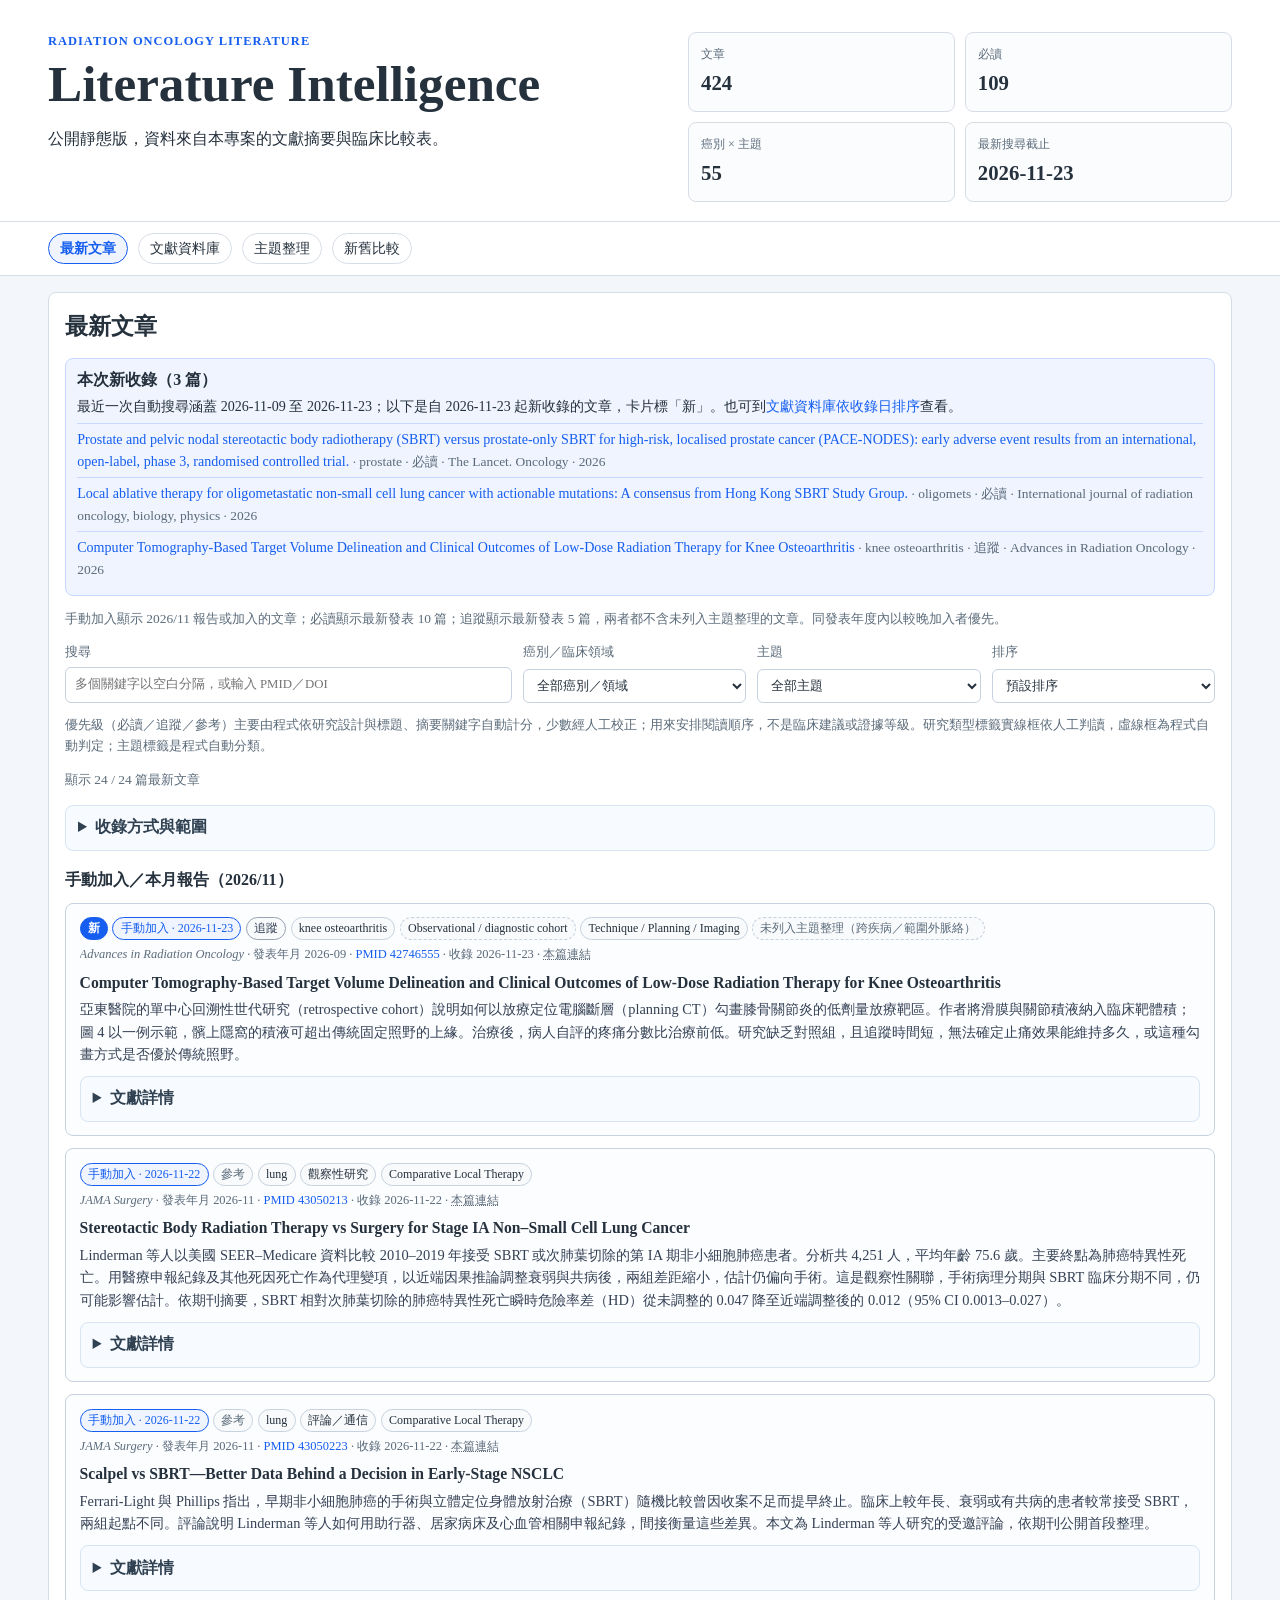
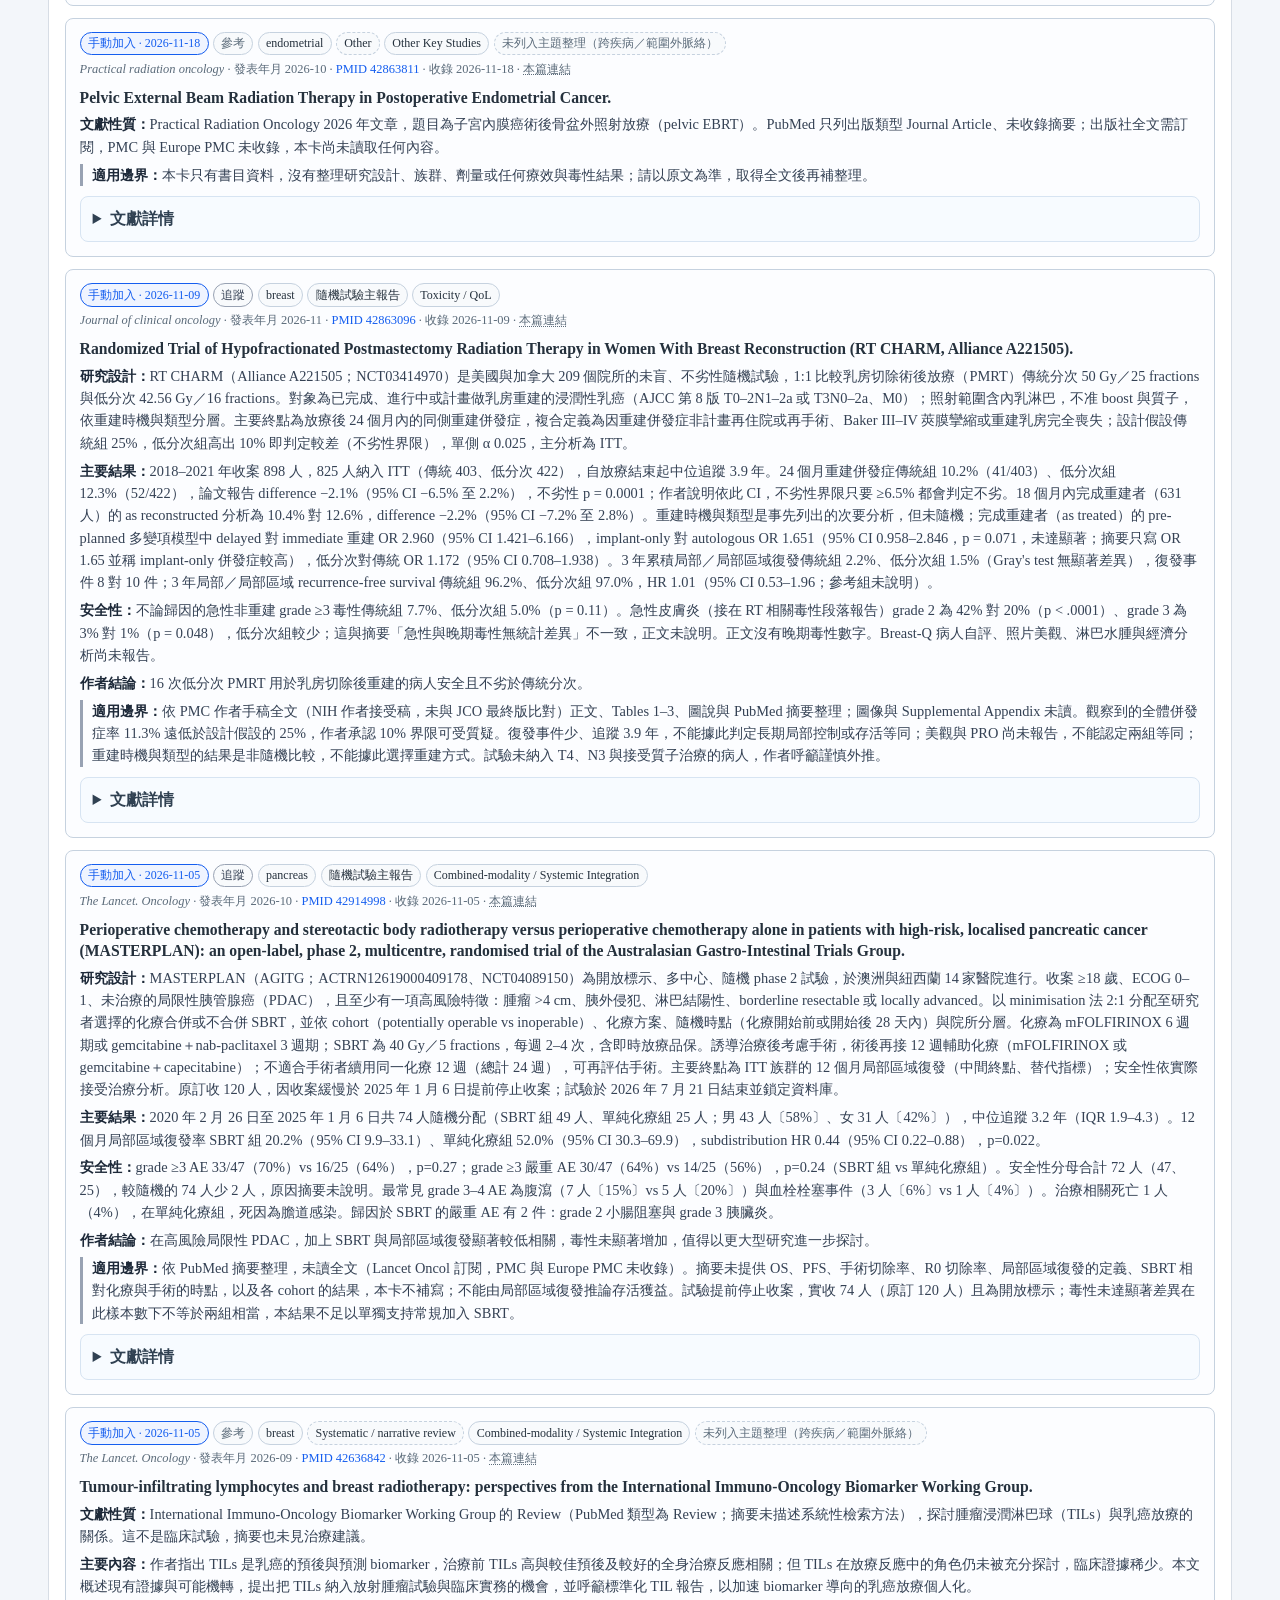
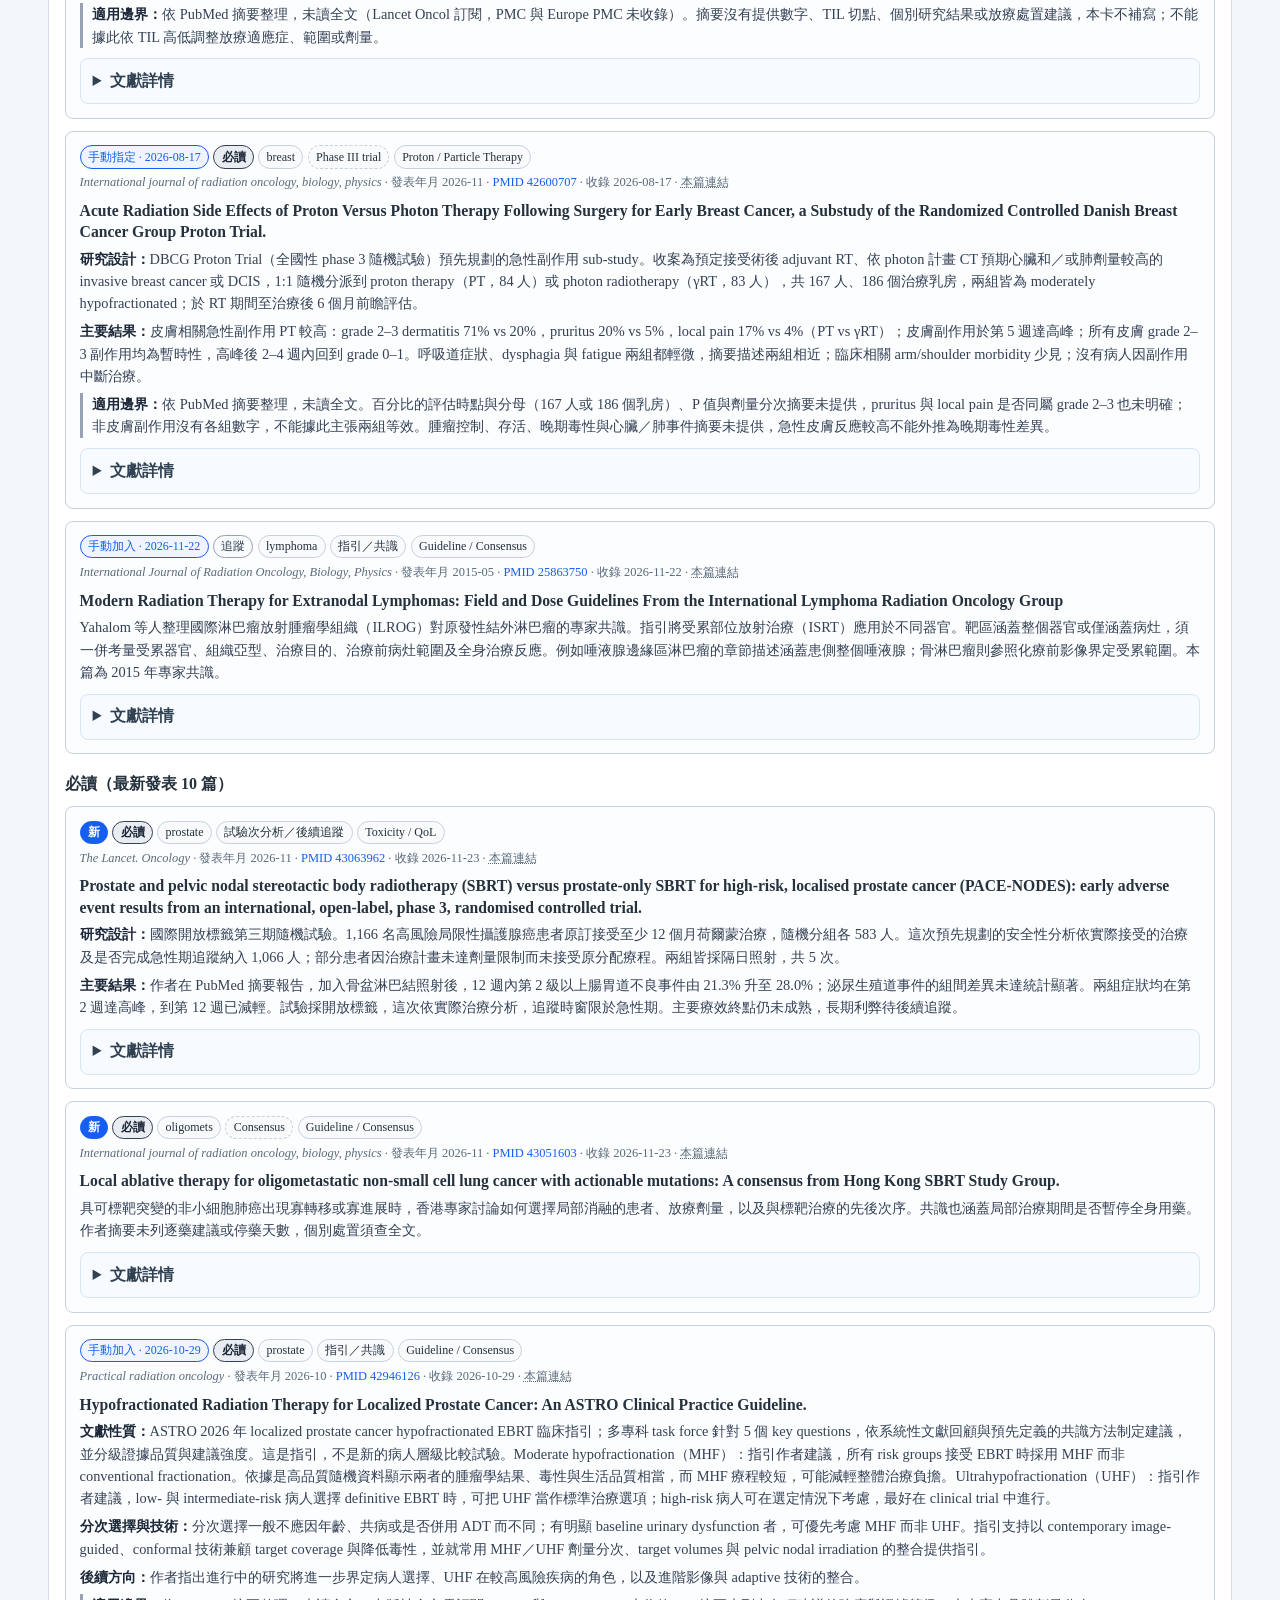
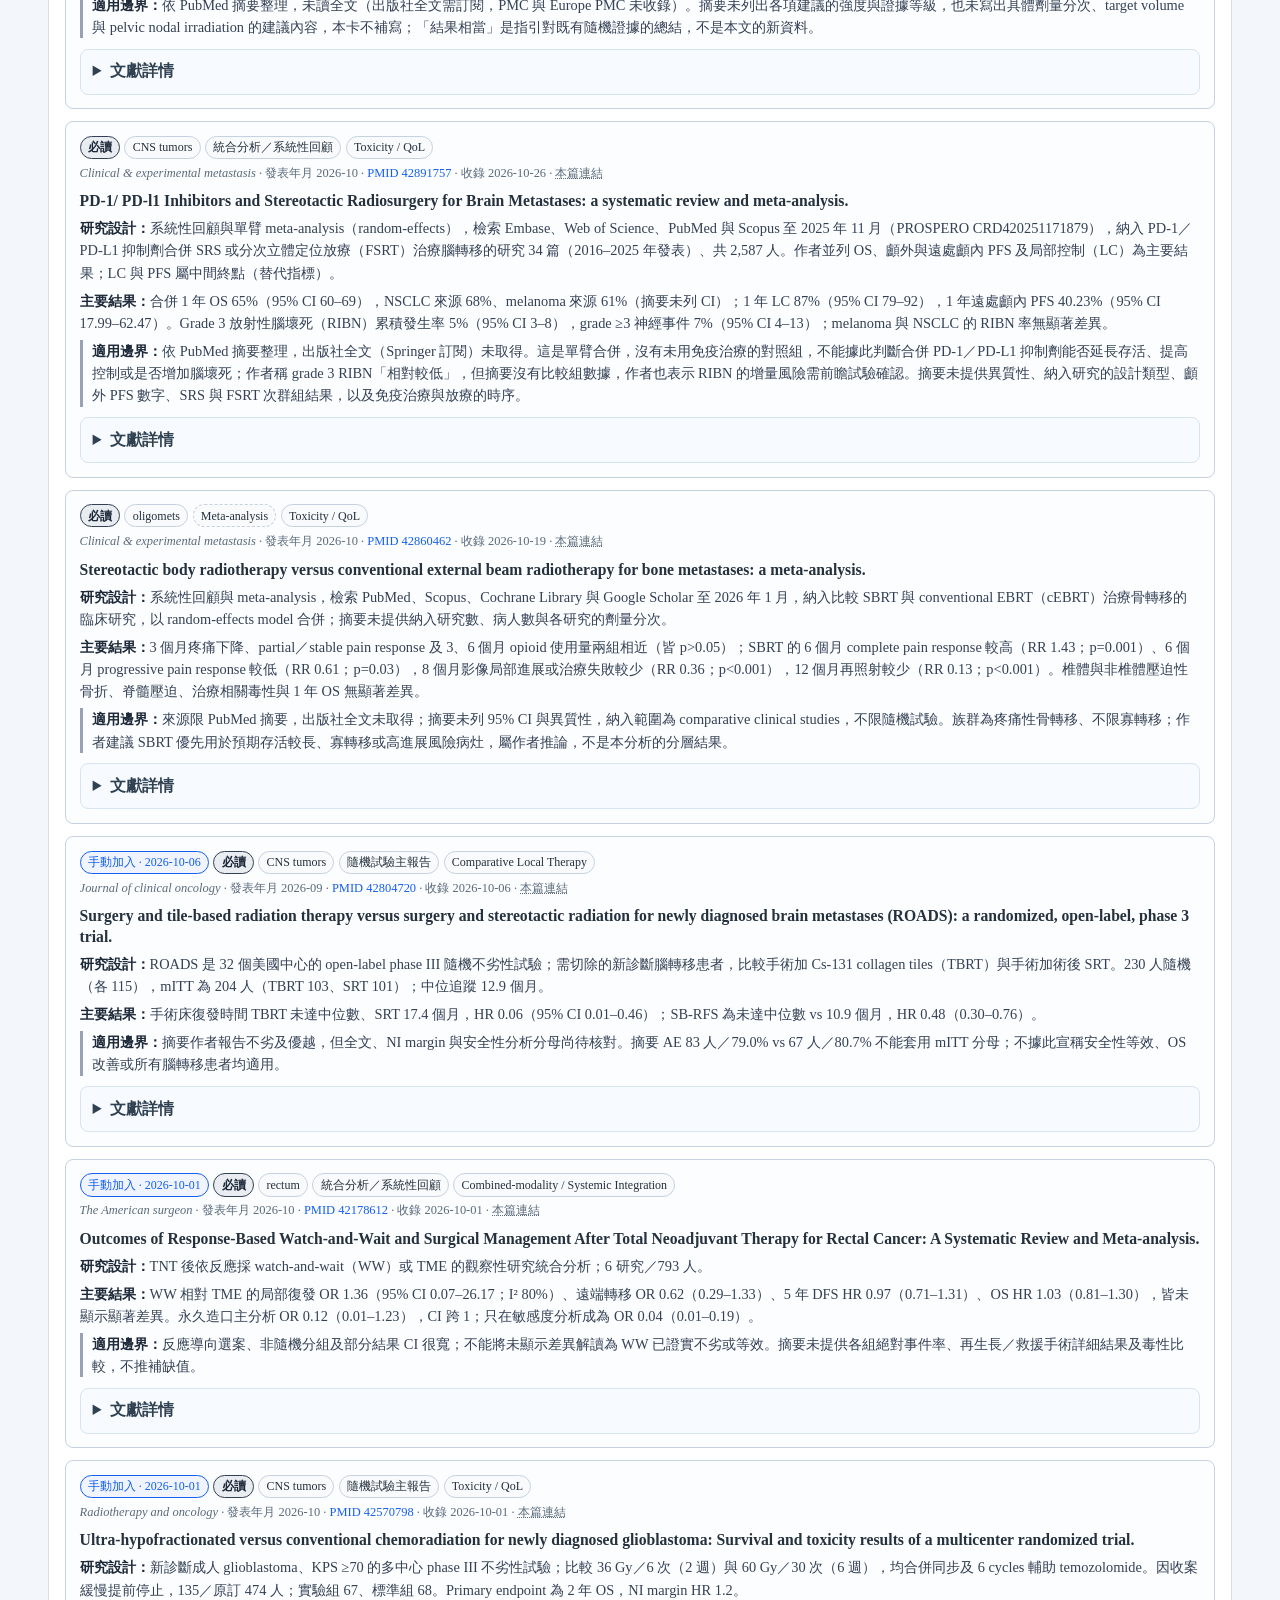
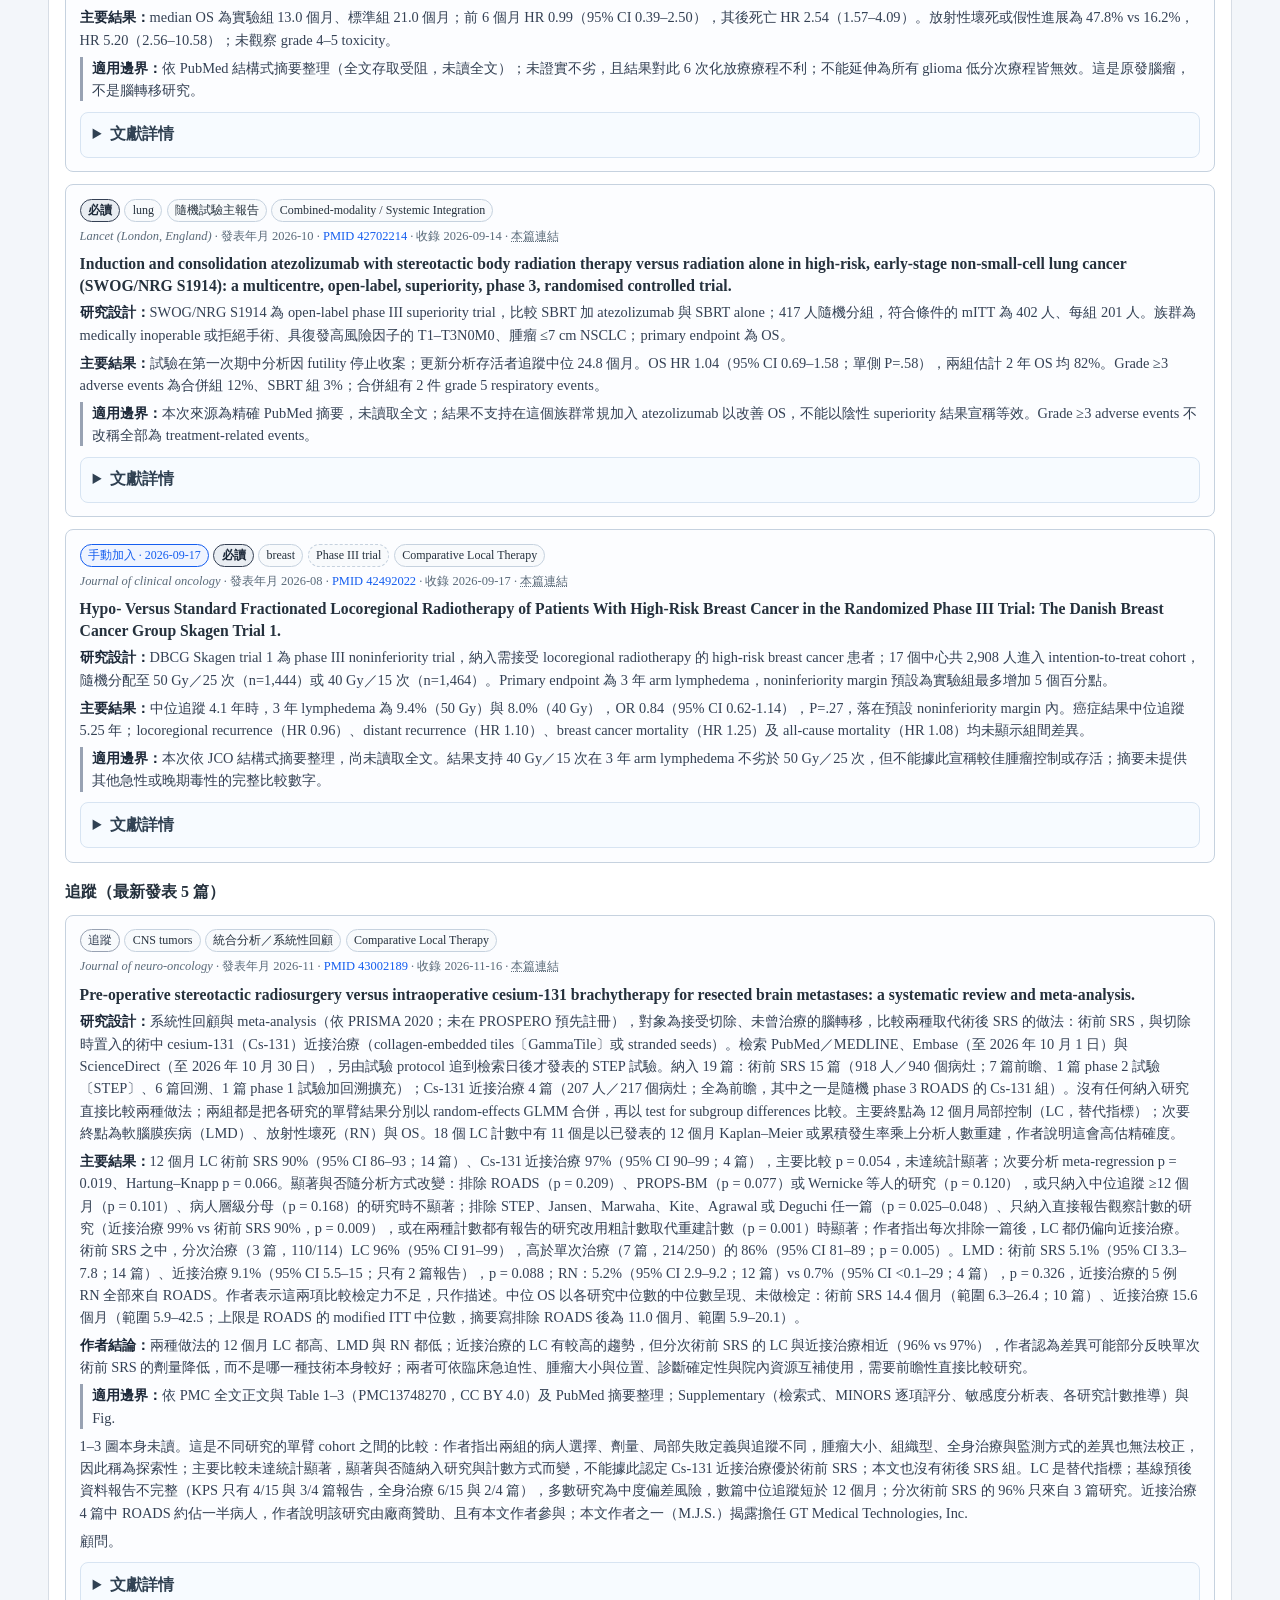
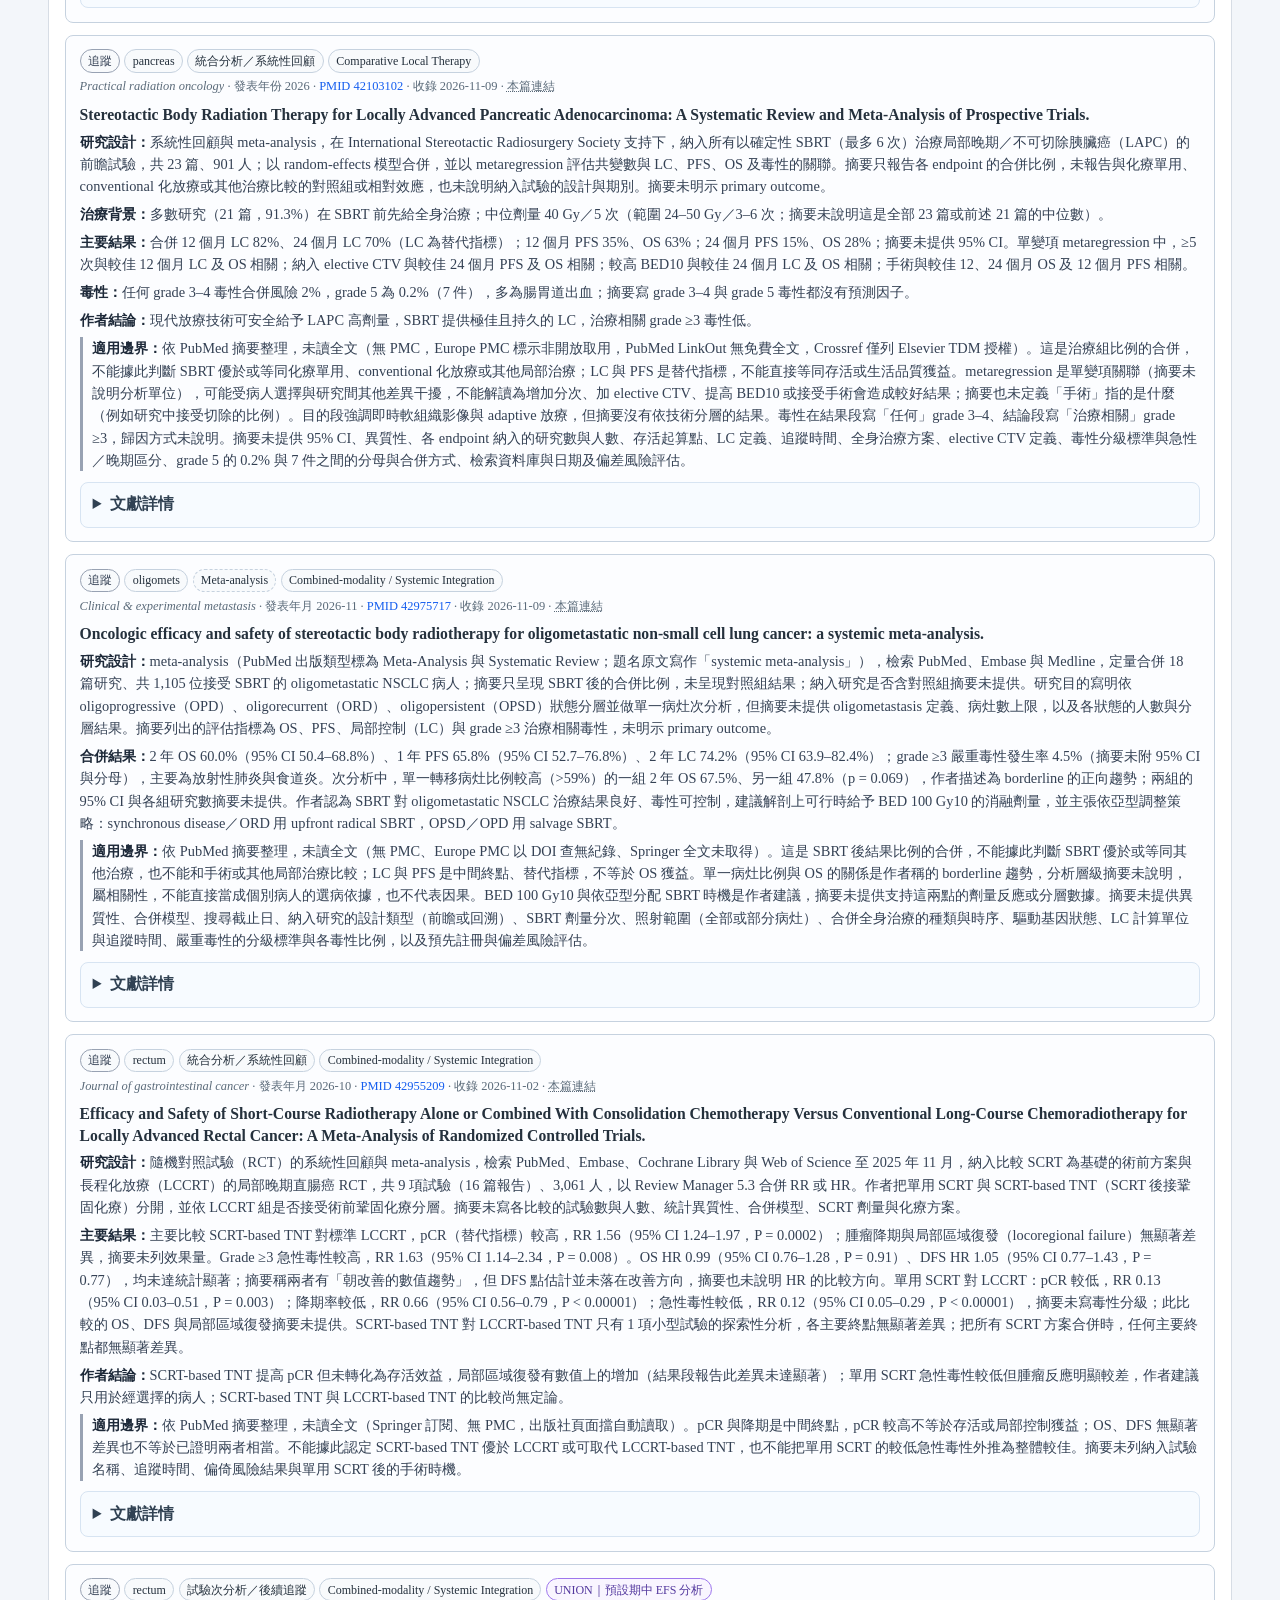
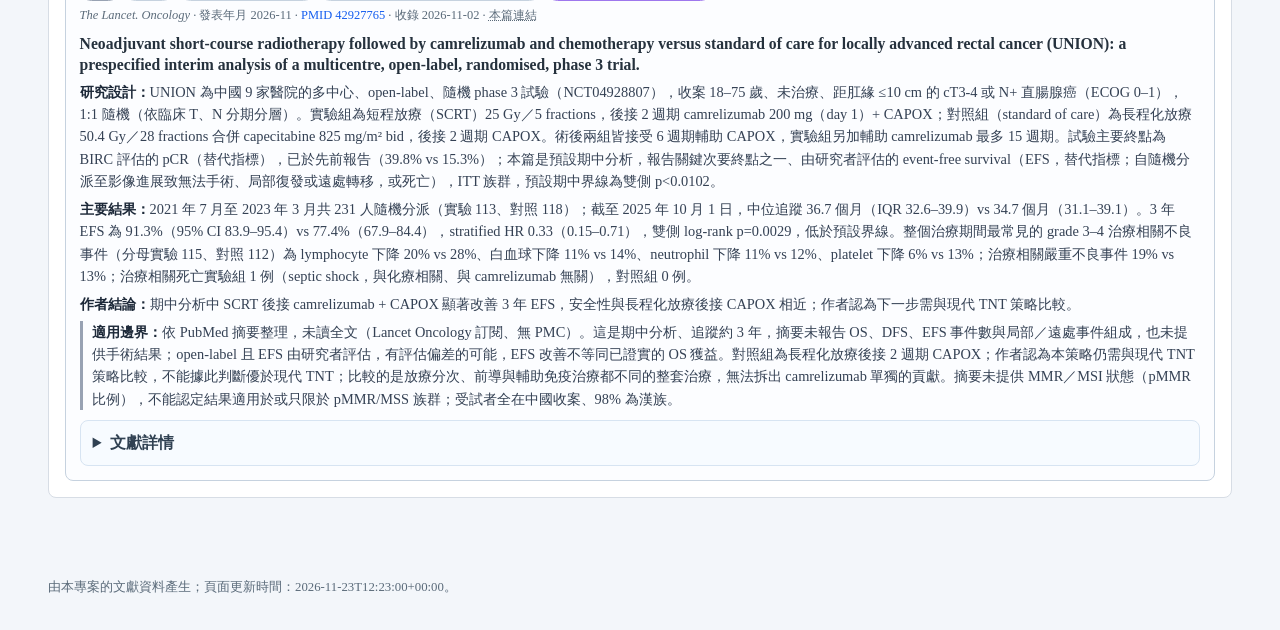
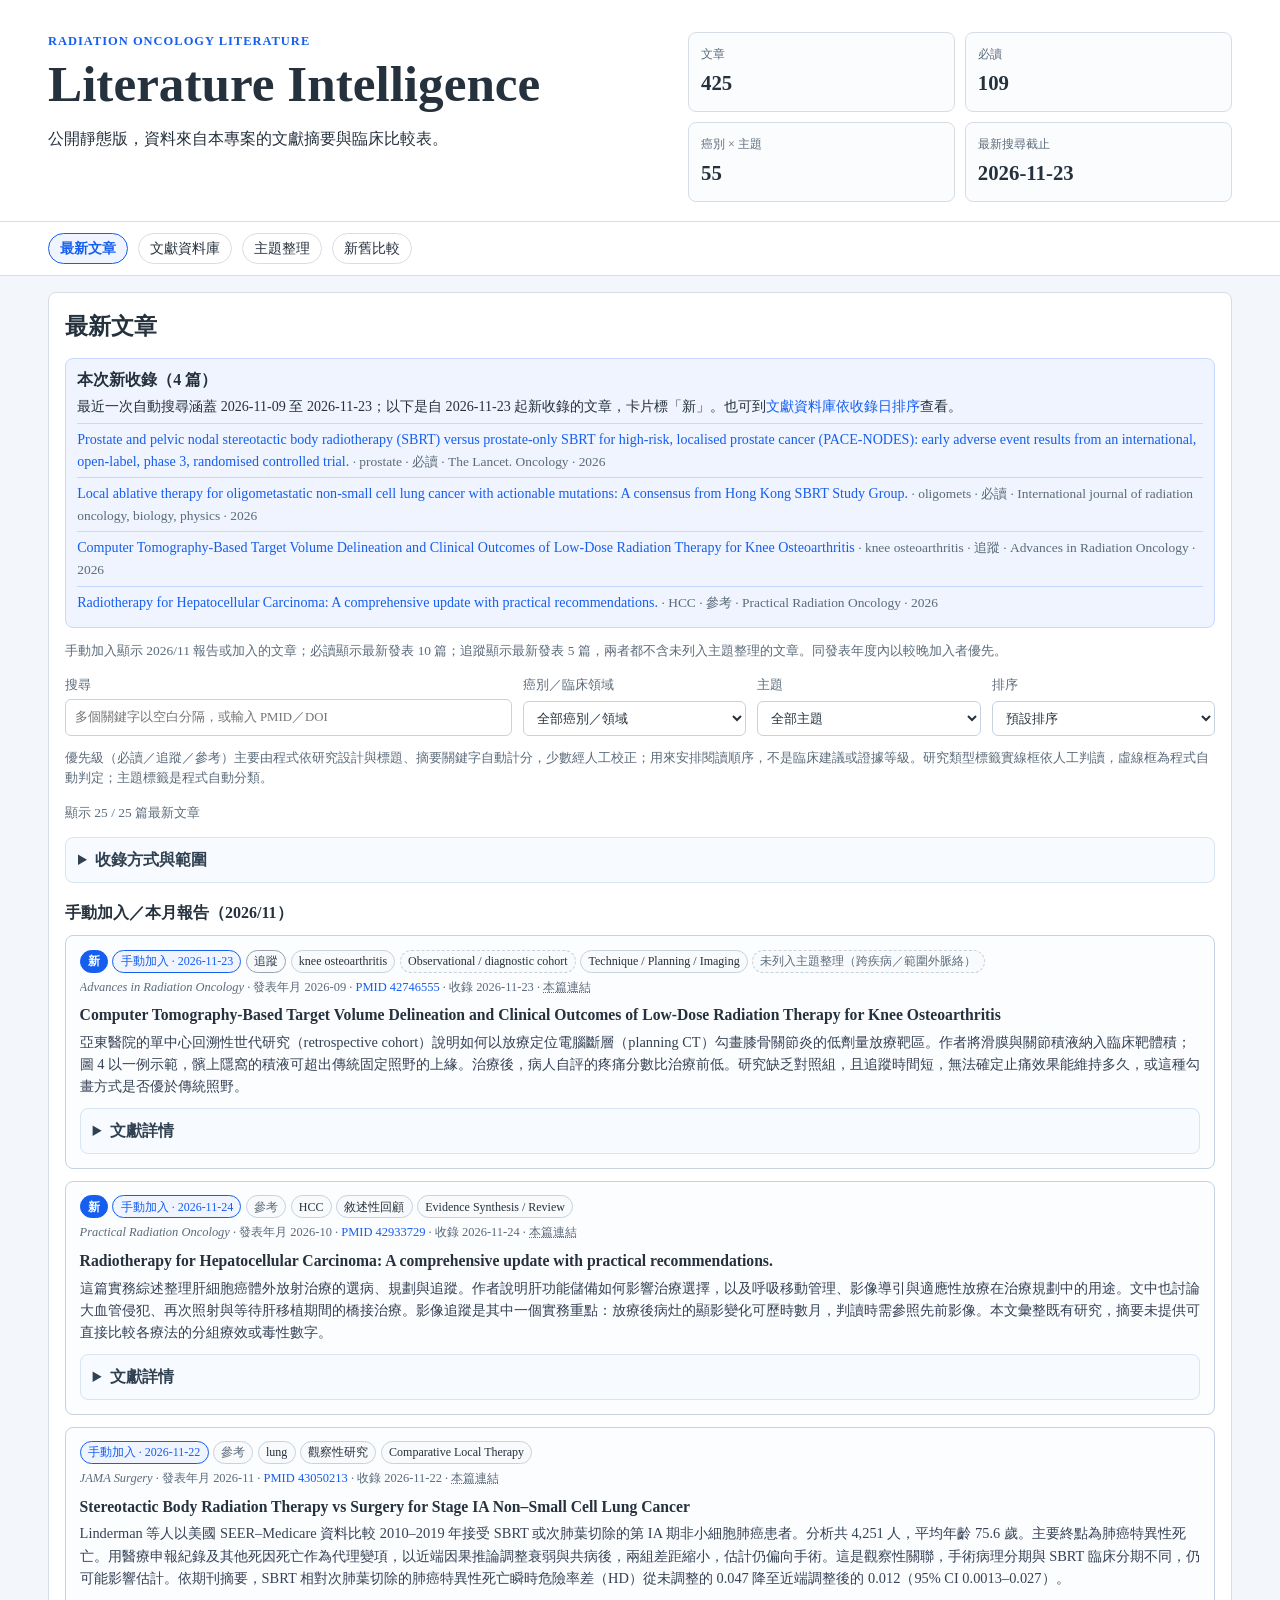
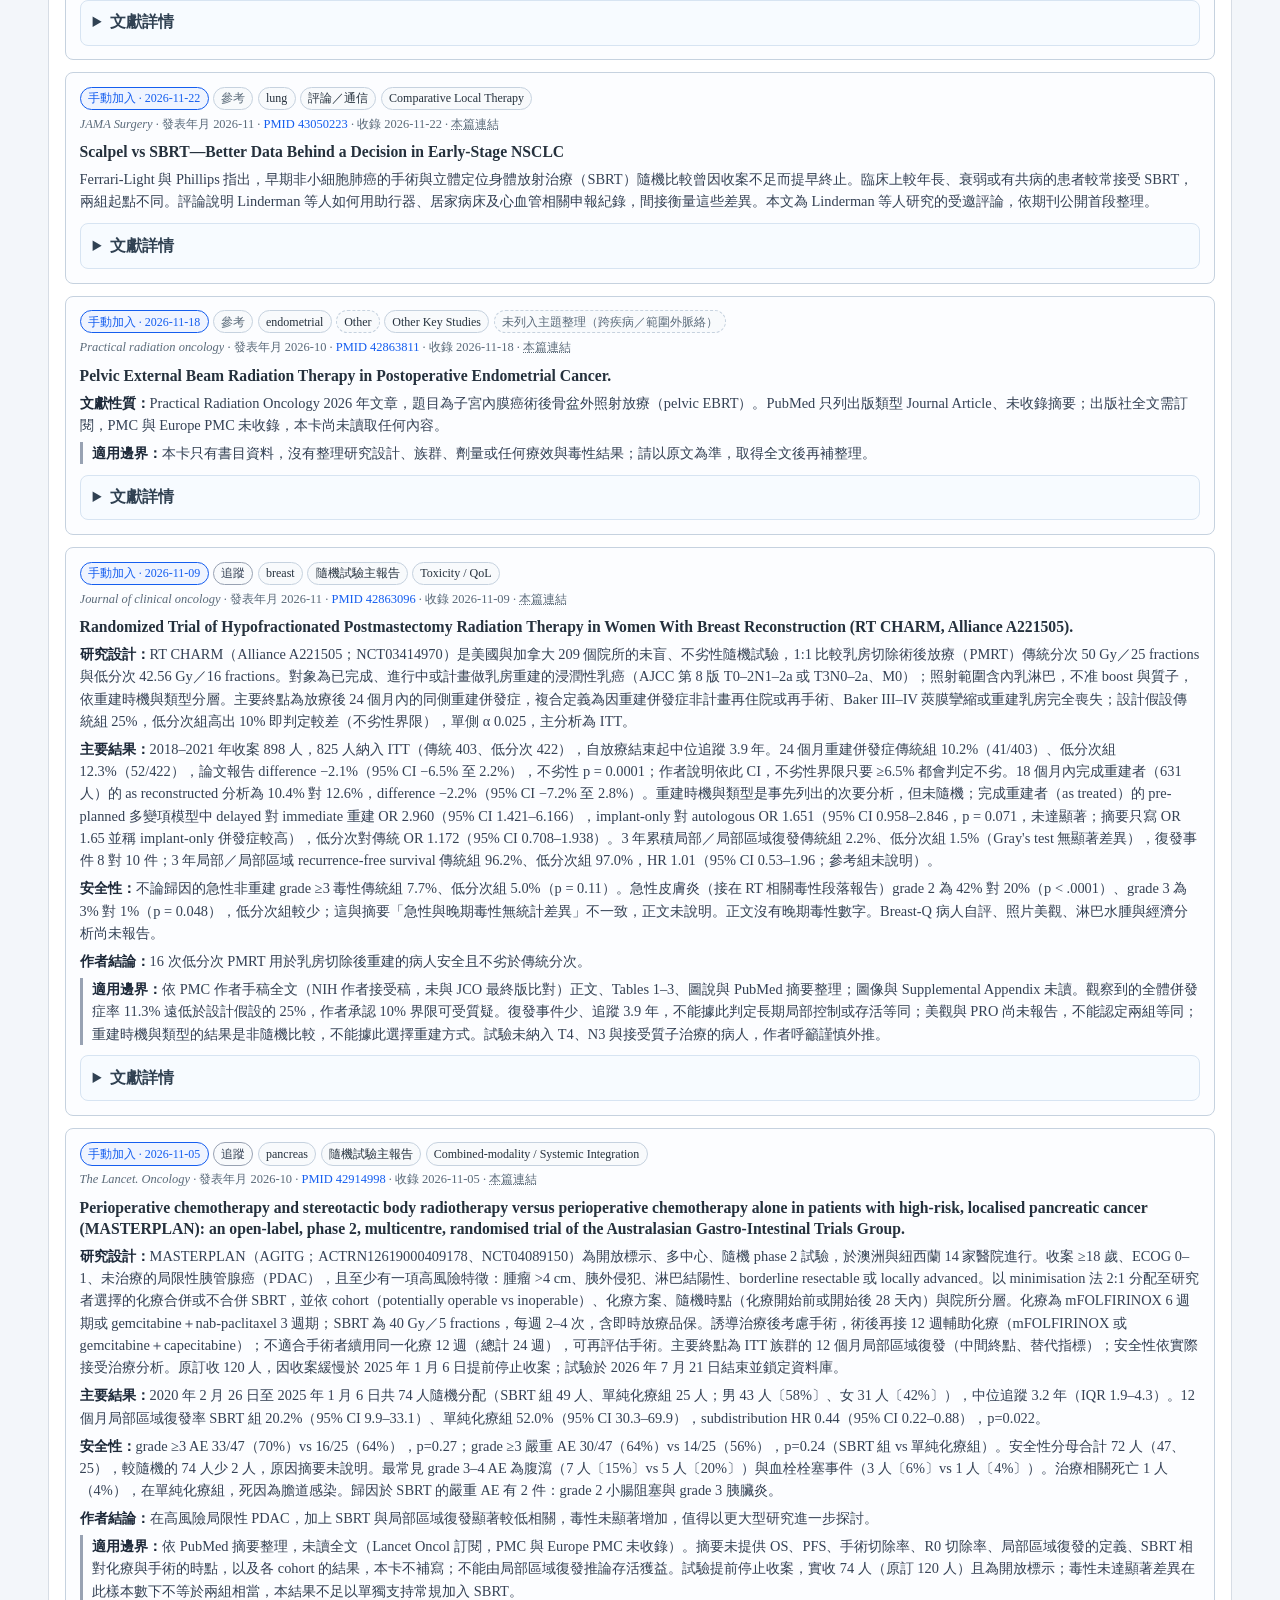
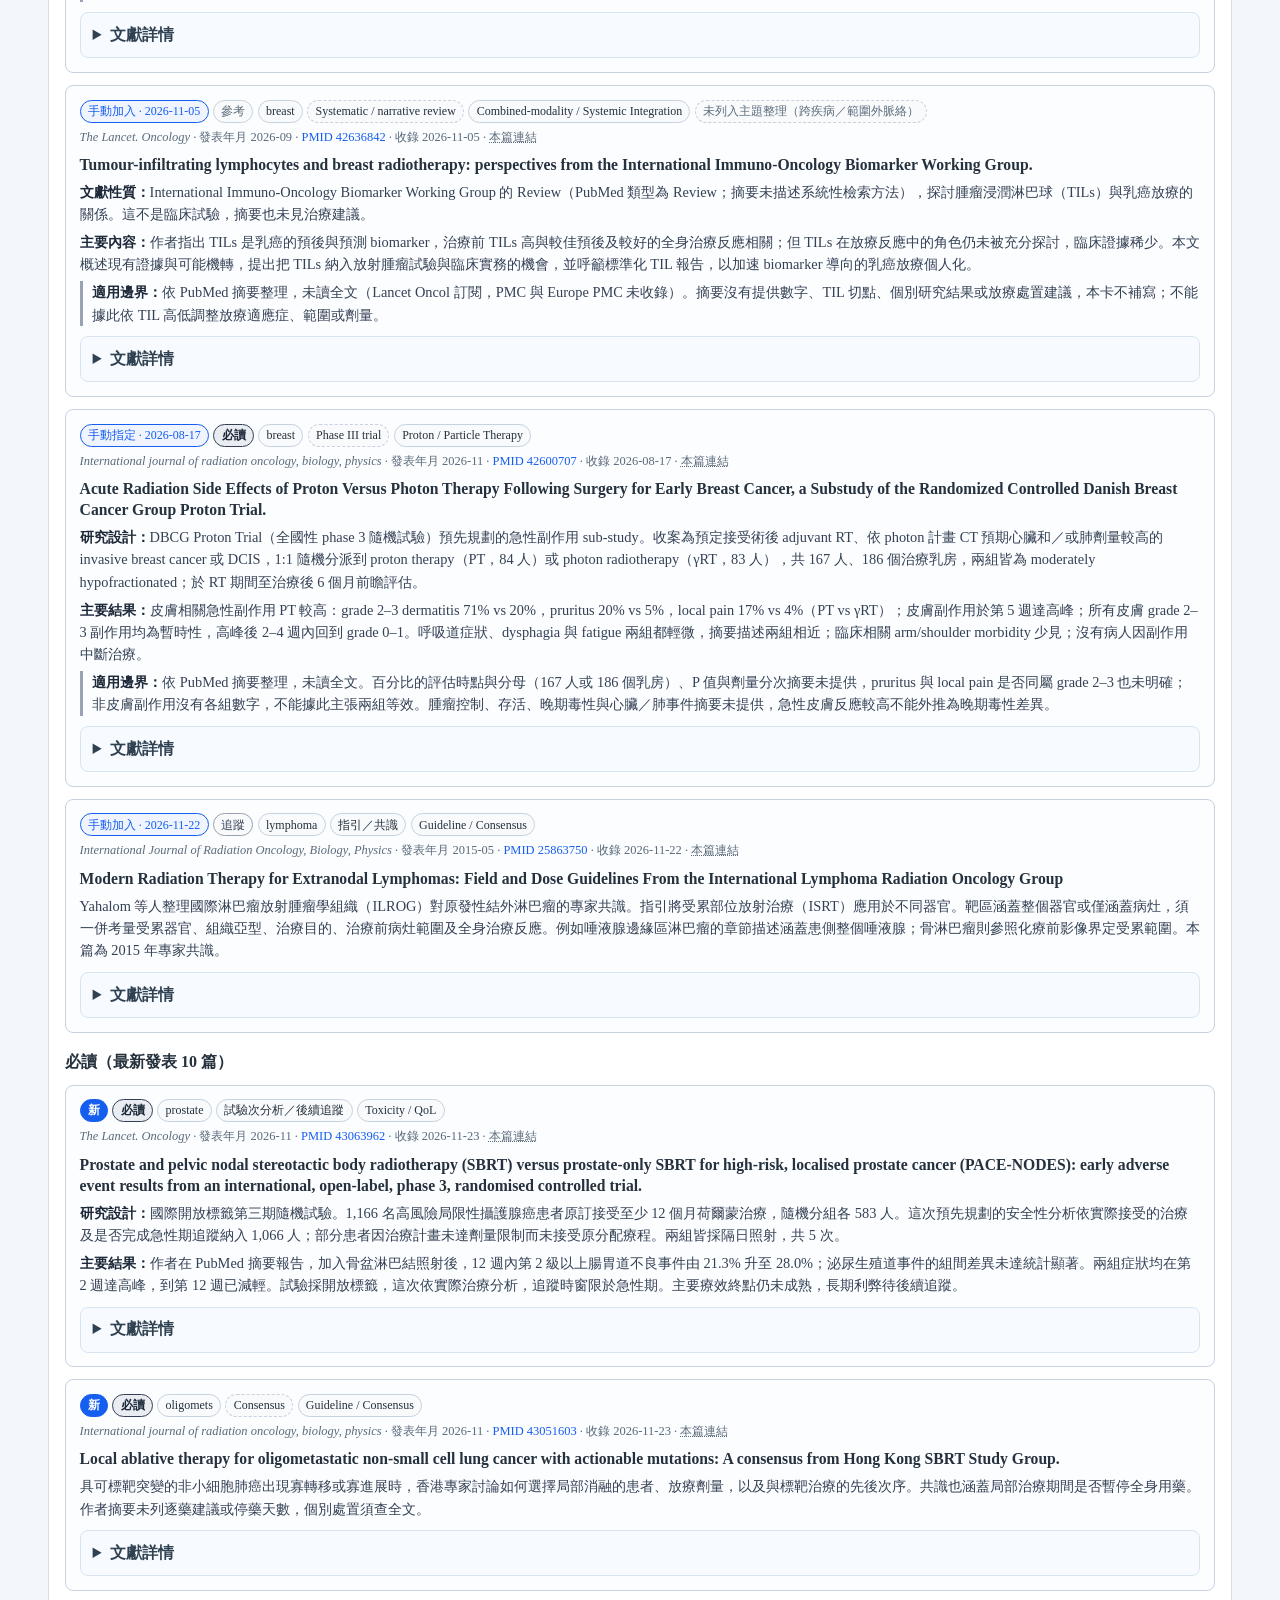
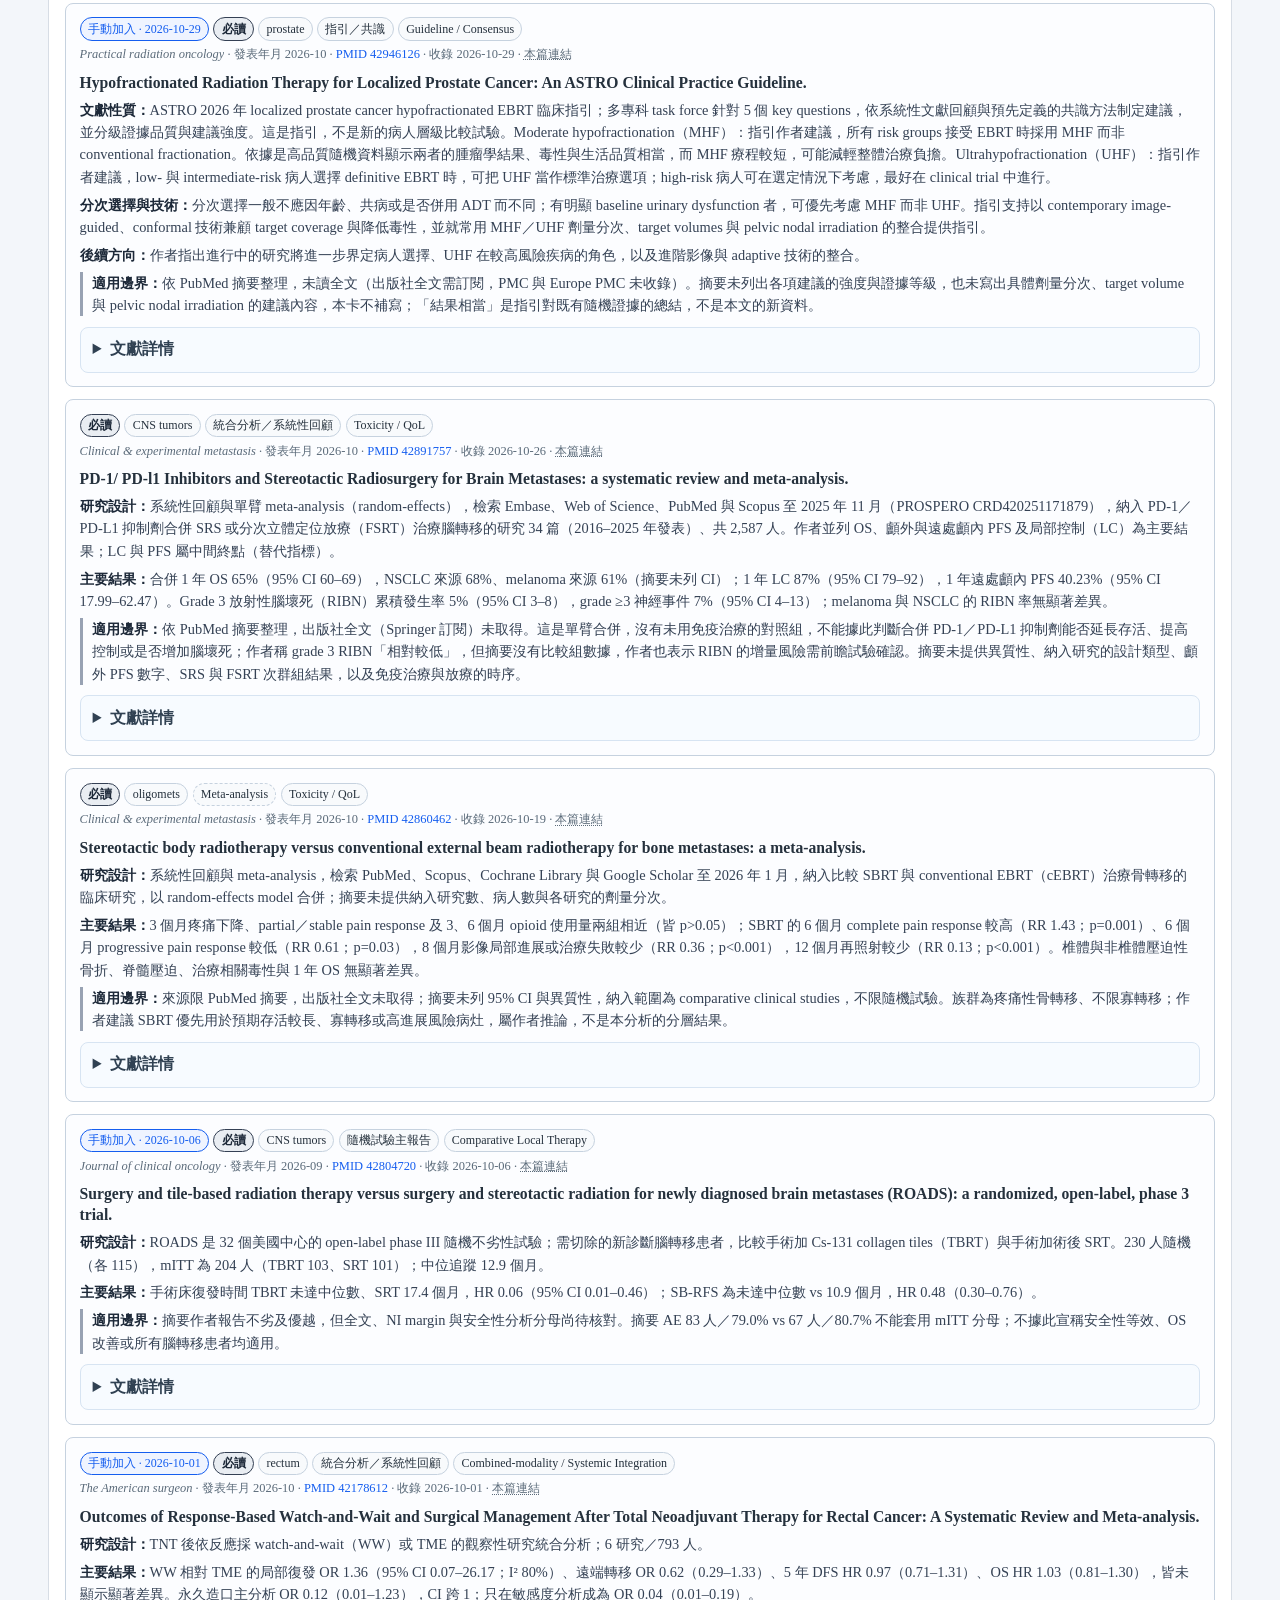
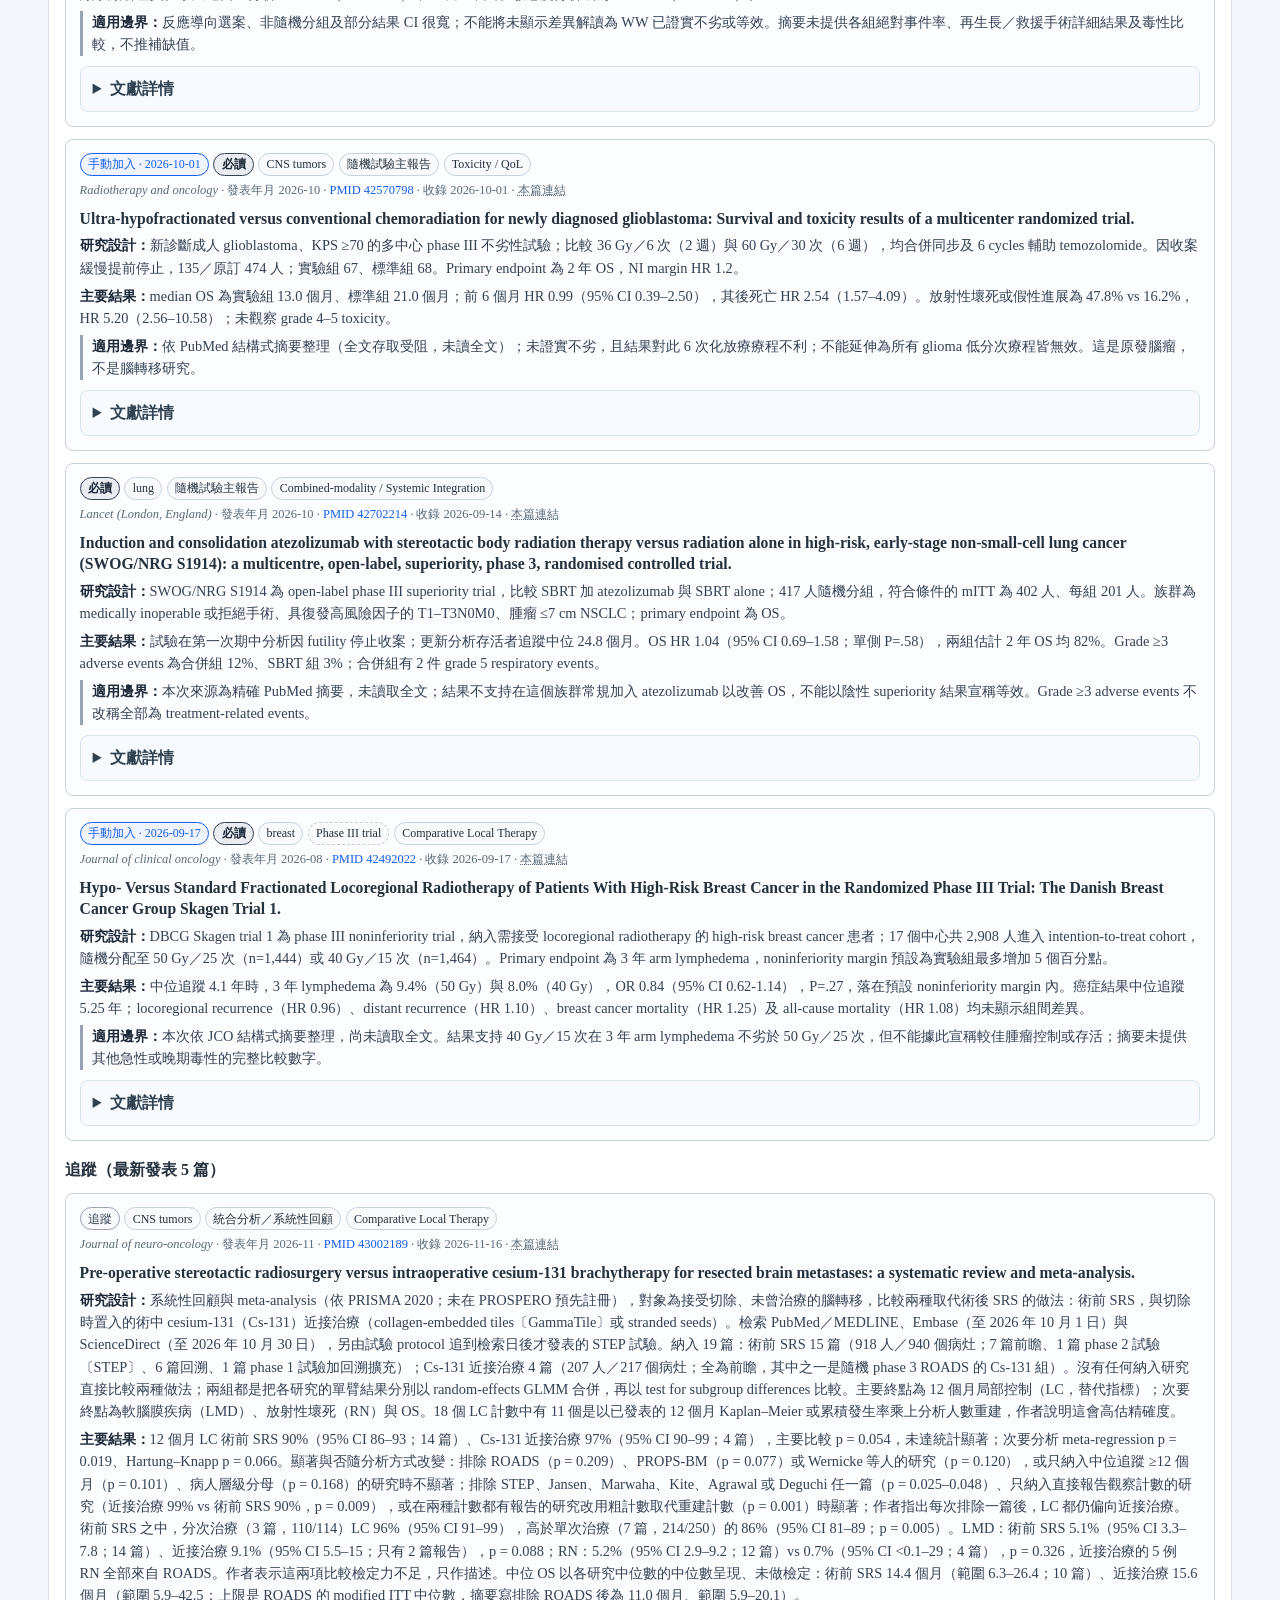
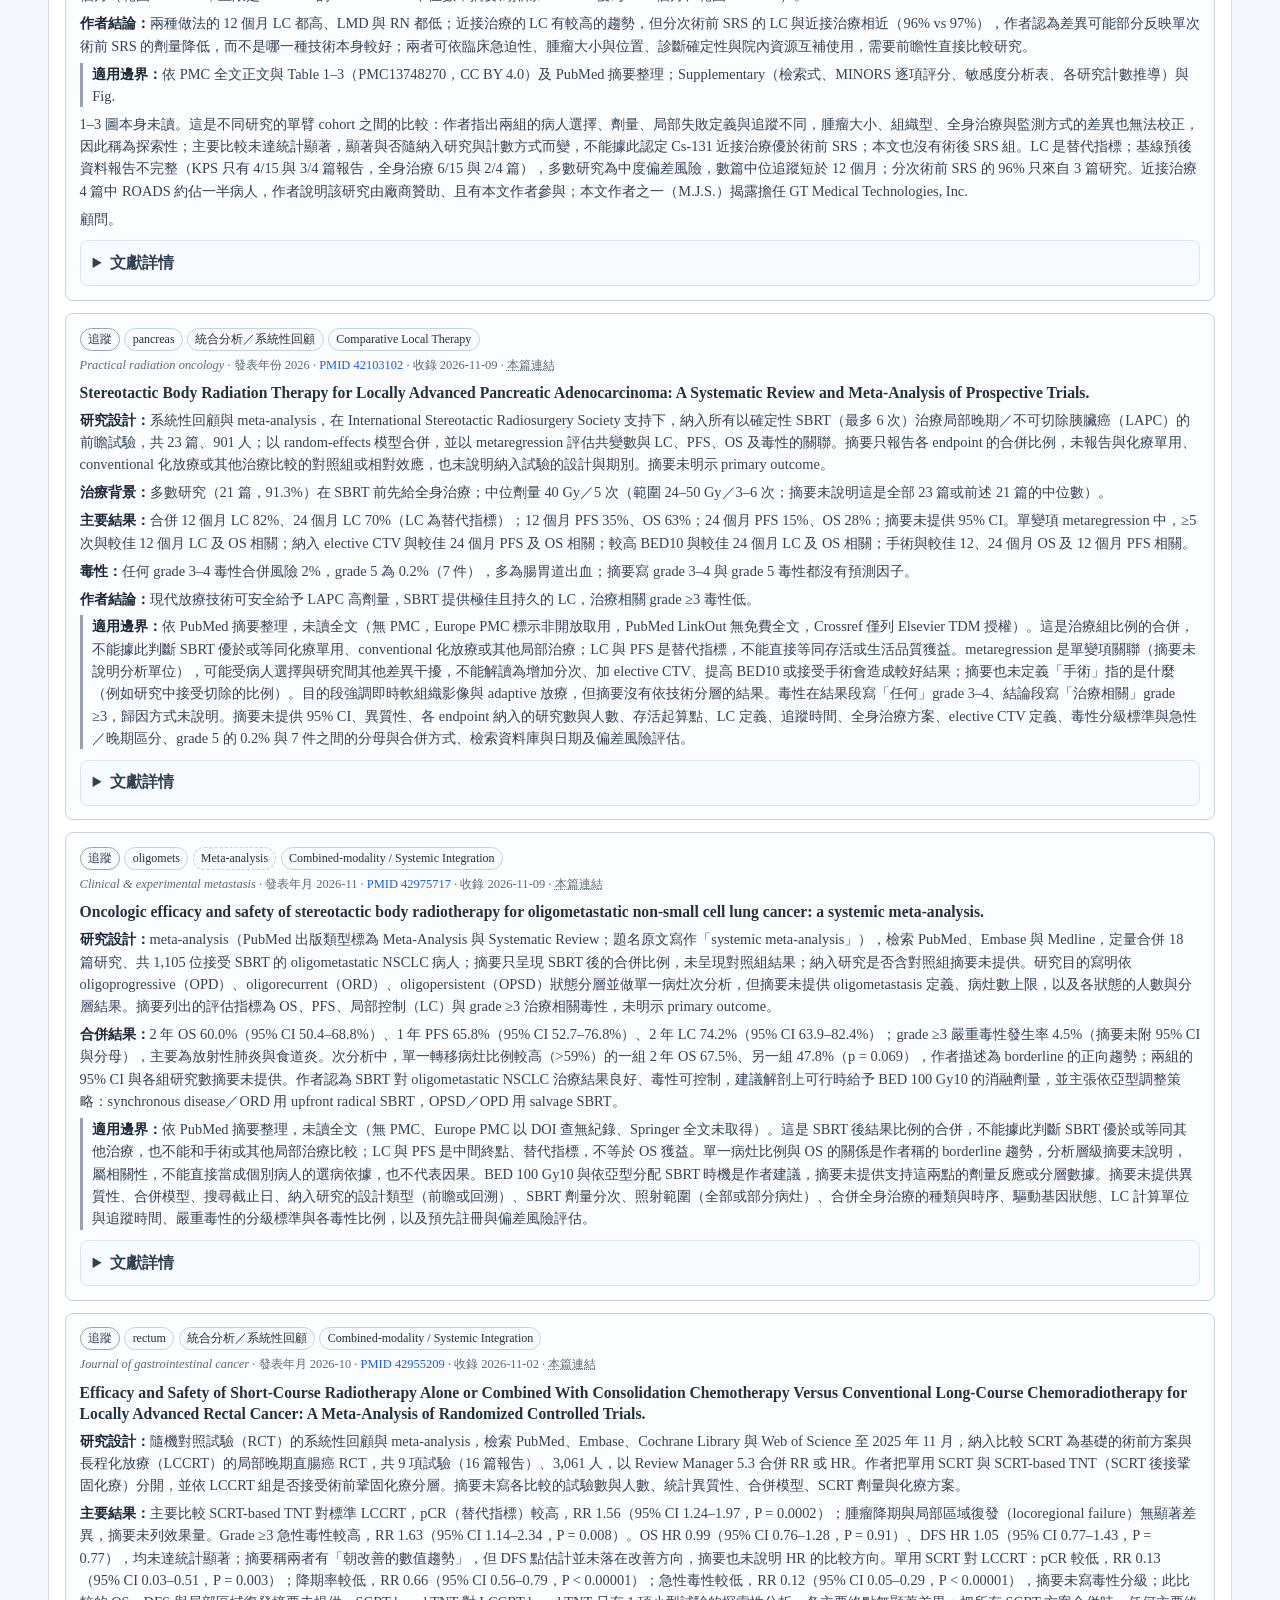
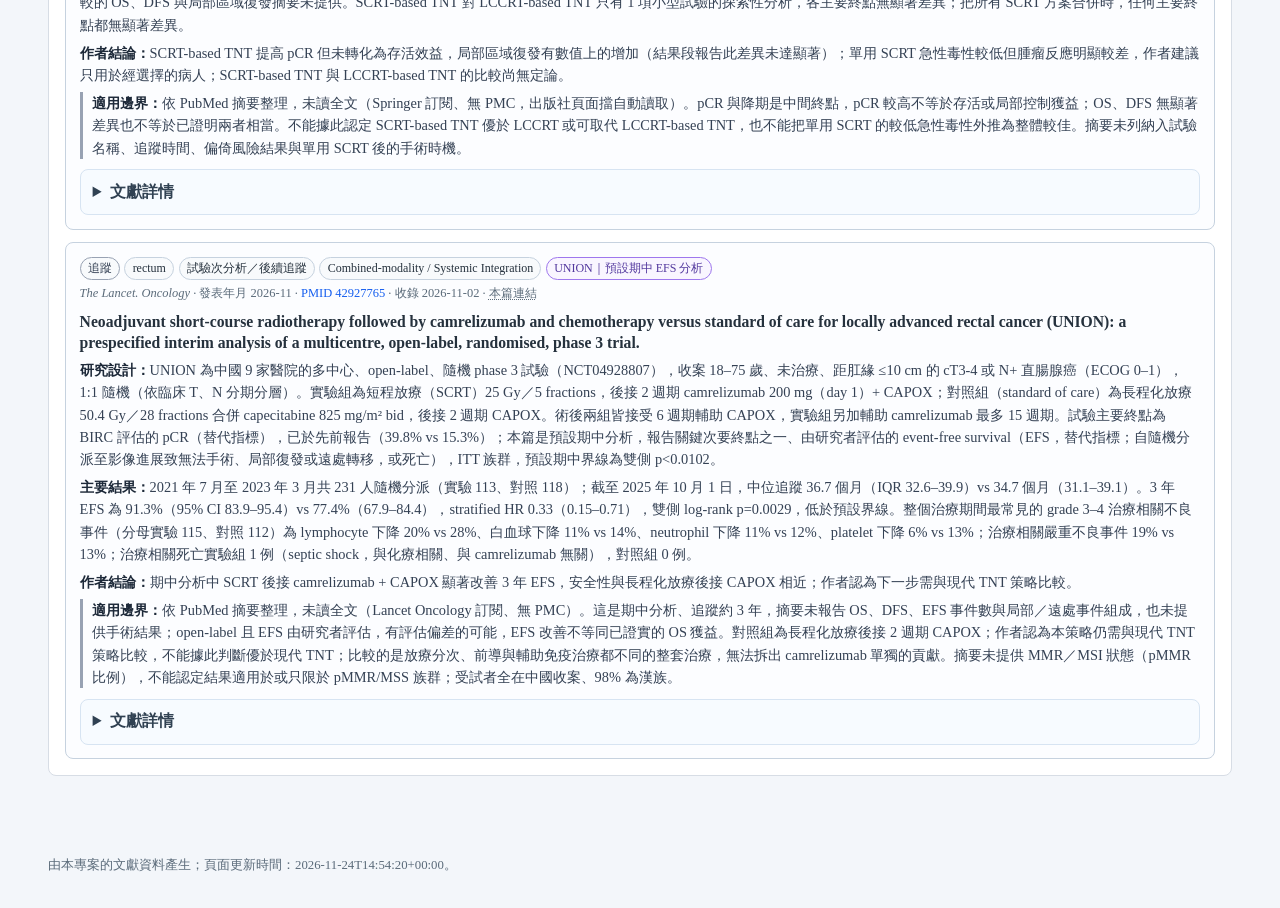
